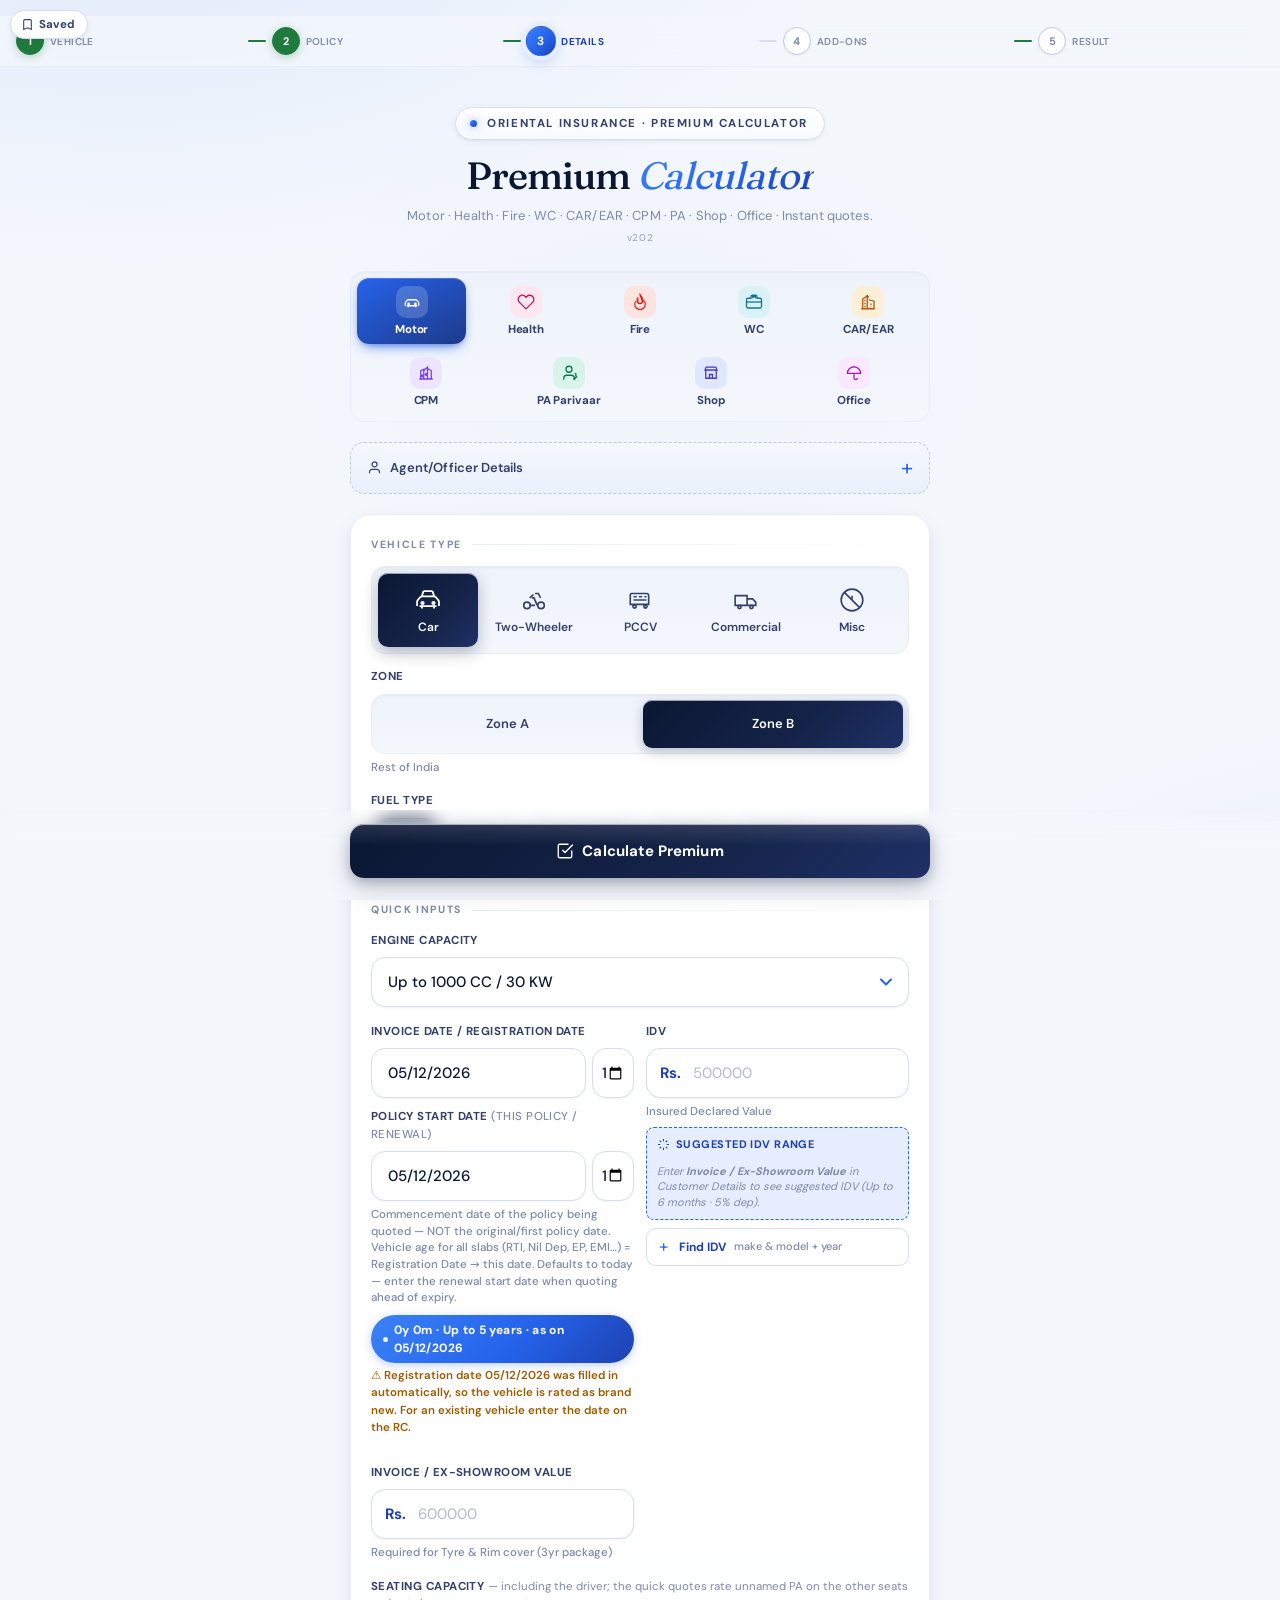
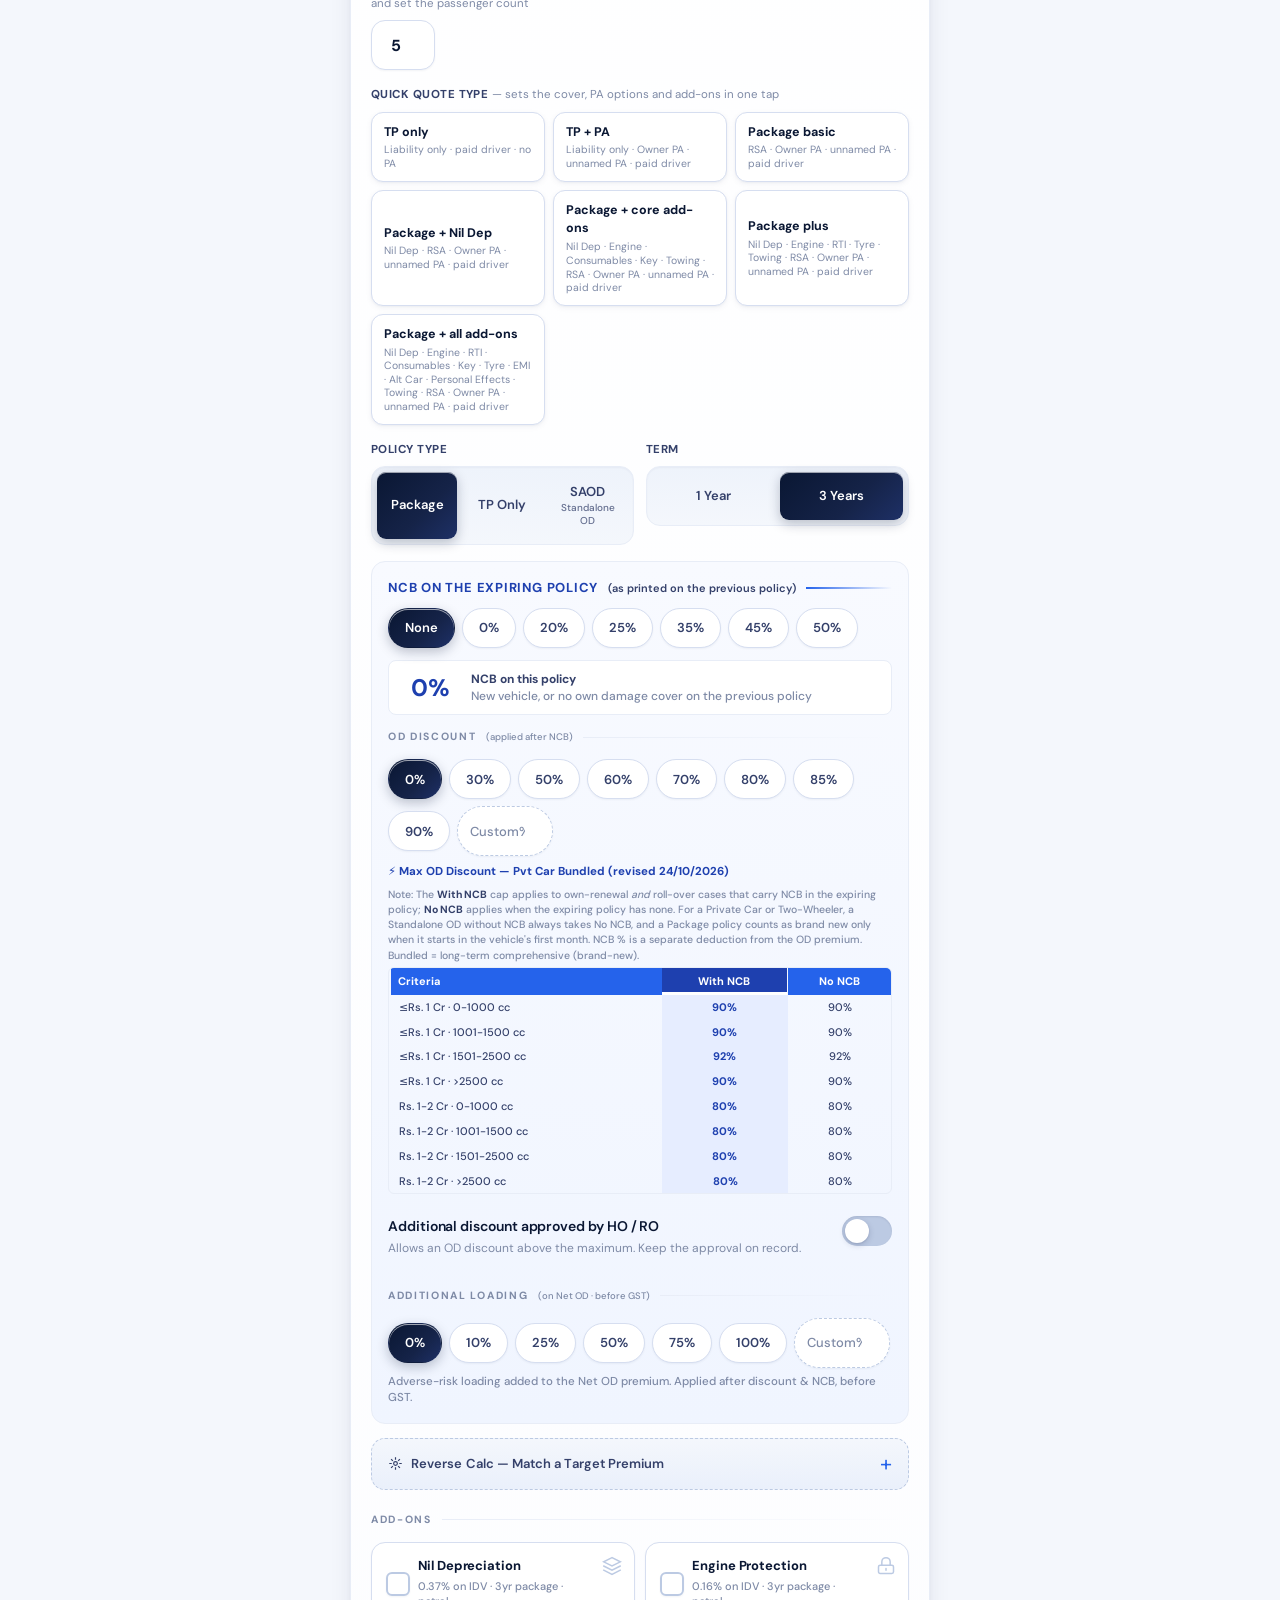
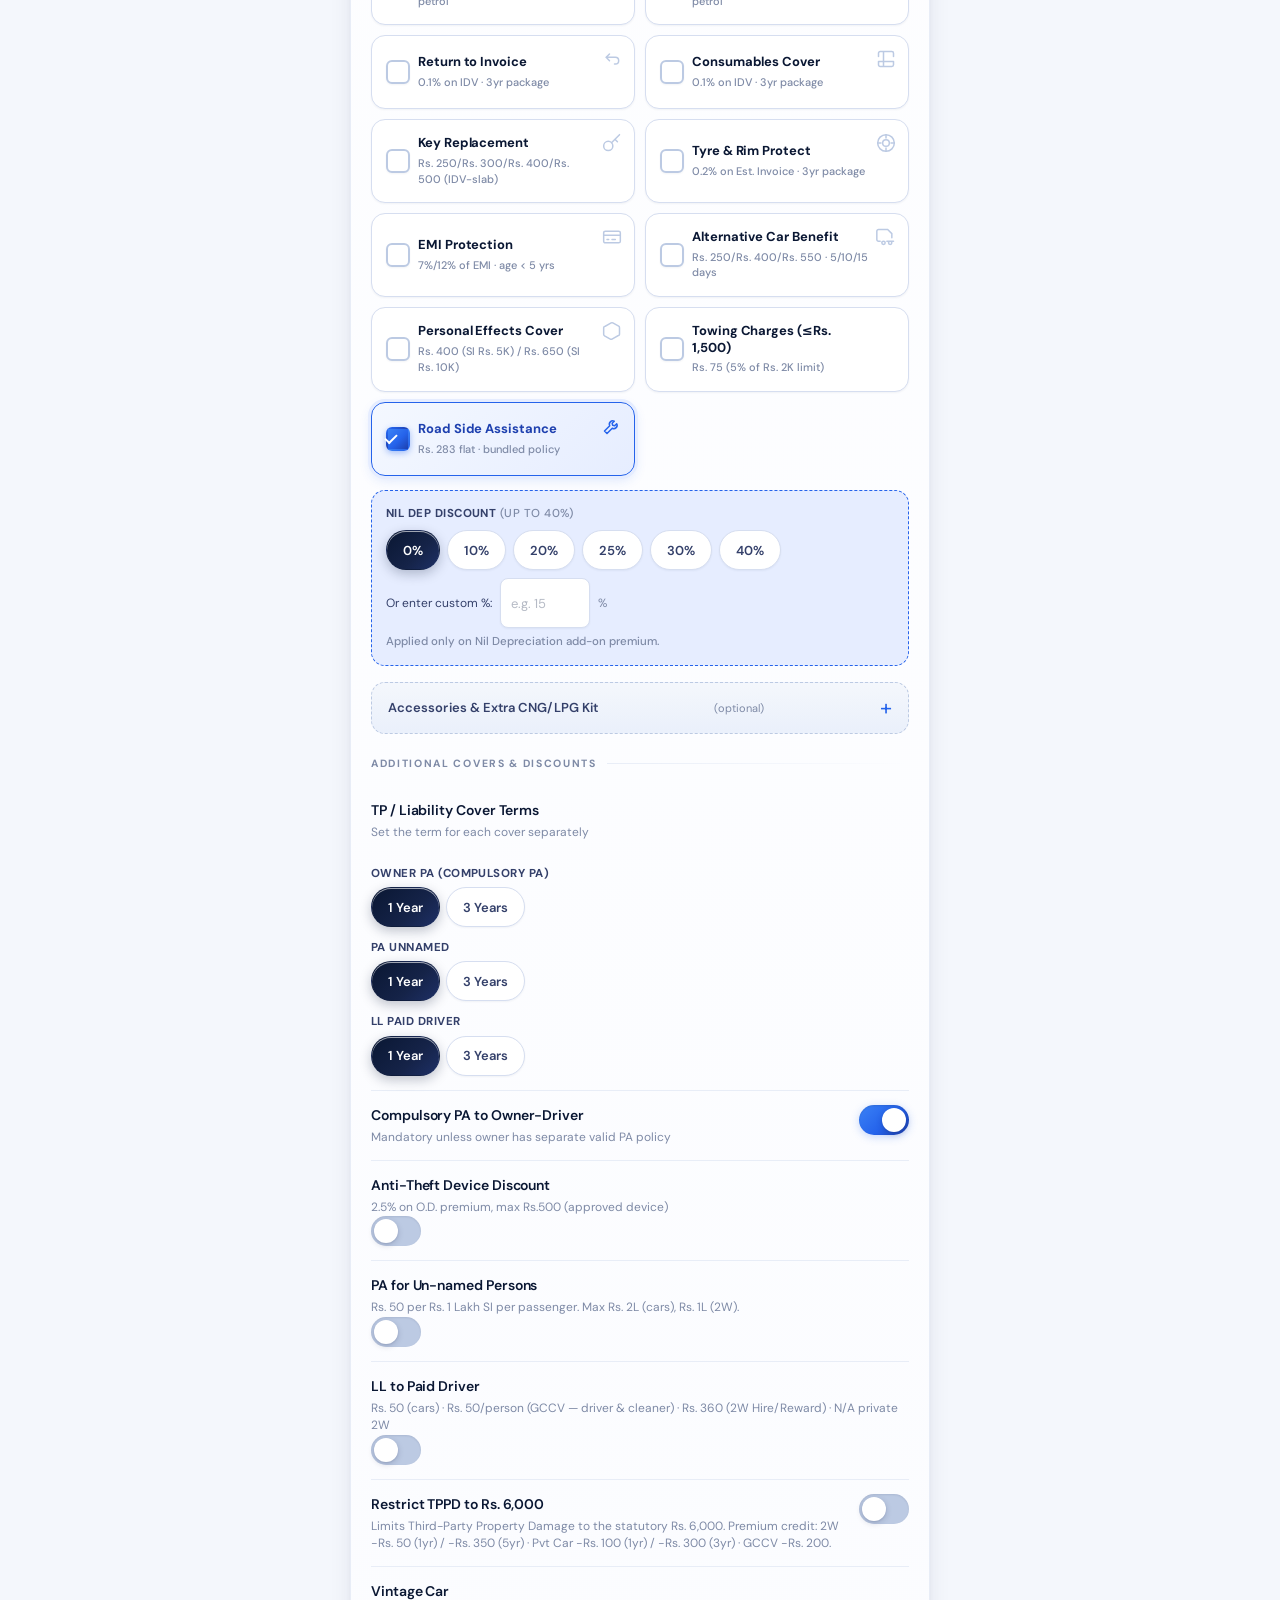
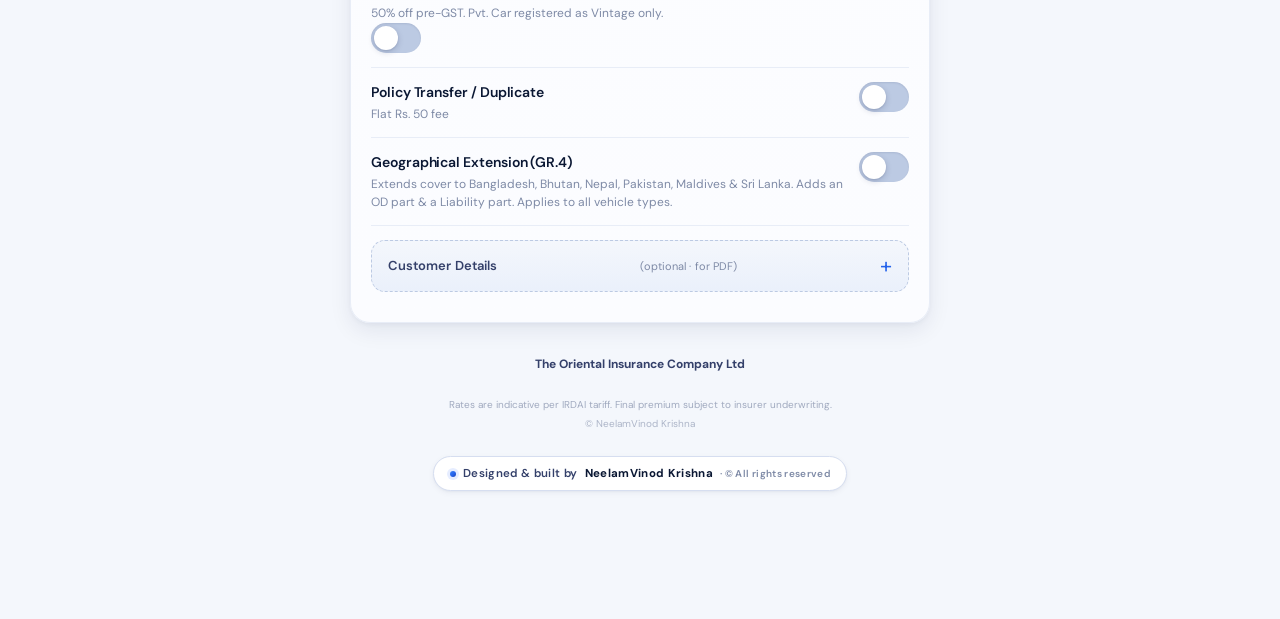
==== index.html @ 5337a875 "v202: OSSS member age typed in the right order on a phone (field report 28-Oct-2026, "while entering" ====
<!DOCTYPE html>
<!--
  ============================================================
  Motor Premium Calculator
  App design & build by: NeelamVinod Krishna
  © NeelamVinod Krishna. All rights reserved.
  The agent name and contact may be customised, but the
  "Built by NeelamVinod Krishna" credit must remain intact.
  ============================================================
-->
<html lang="en">
<head>
<meta charset="UTF-8" />
<meta name="viewport" content="width=device-width, initial-scale=1.0" />
<meta name="theme-color" content="#2563eb" />
<meta name="mobile-web-app-capable" content="yes" />
<meta name="apple-mobile-web-app-capable" content="yes" />
<meta name="apple-mobile-web-app-status-bar-style" content="default" />
<meta name="apple-mobile-web-app-title" content="OICL Calc" />
<meta name="application-name" content="Motor Calc" />
<meta name="author" content="NeelamVinod Krishna" />
<meta name="designer" content="NeelamVinod Krishna" />
<link rel="manifest" href="./manifest.json" id="pwaManifest" />
<link rel="apple-touch-icon" sizes="180x180" href="./apple-touch-icon.png" />
<link rel="icon" type="image/png" sizes="192x192" href="./icon-192.png" />
<link rel="icon" type="image/png" sizes="192x192" href="[data-uri]" />
<link rel="icon" type="image/png" sizes="32x32" href="[data-uri]" />
<title>OICL Premium Calculator — Motor · Health · Fire · WC · CAR/EAR</title>
<!-- Fonts (DM Sans + Fraunces, latin) embedded as base64 for full offline use -->
<style id="embedded-fonts">
@font-face{font-family:'DM Sans';font-style:normal;font-weight:400;font-display:swap;src:url([data-uri]) format('woff2');}
@font-face{font-family:'DM Sans';font-style:normal;font-weight:500;font-display:swap;src:url([data-uri]) format('woff2');}
@font-face{font-family:'DM Sans';font-style:normal;font-weight:600;font-display:swap;src:url([data-uri]) format('woff2');}
@font-face{font-family:'DM Sans';font-style:normal;font-weight:700;font-display:swap;src:url([data-uri]) format('woff2');}
@font-face{font-family:'Fraunces';font-style:normal;font-weight:400;font-display:swap;src:url([data-uri]) format('woff2');}
@font-face{font-family:'Fraunces';font-style:normal;font-weight:500;font-display:swap;src:url([data-uri]) format('woff2');}
@font-face{font-family:'Fraunces';font-style:normal;font-weight:600;font-display:swap;src:url([data-uri]) format('woff2');}
@font-face{font-family:'Fraunces';font-style:normal;font-weight:700;font-display:swap;src:url([data-uri]) format('woff2');}

/* ── CHECKBOX / RADIO VISIBILITY FIX ──────────────────────────────────────
   The base rule `input,select{...width:100%...}` applies to every input,
   including checkboxes and radios — so a plain <input type="checkbox">
   rendered as a full-width empty box with its label wrapping underneath,
   and looked like a missing field. Restore native sizing for these two
   types, then re-hide the ones the .switch and .segmented components
   deliberately keep invisible.                                            */
input[type="checkbox"], input[type="radio"]{
  width:18px !important; height:18px !important; min-width:18px; min-height:18px;
  padding:0 !important; margin:0 8px 0 0; flex:none;
  display:inline-block; vertical-align:middle;
  accent-color:var(--accent-dark); cursor:pointer;
}
.switch input[type="checkbox"], .switch input[type="radio"],
.segmented input[type="checkbox"], .segmented input[type="radio"],
.health-plan-tabs input, #hProductTabs input{
  width:0 !important; height:0 !important; min-width:0; min-height:0;
  opacity:0; position:absolute; margin:0; pointer-events:none;
}
</style>
<!-- jsPDF 2.5.1 (UMD, minified) inlined for full offline use — replaces cdnjs CDN -->
<script>
/** @license
 *
 * jsPDF - PDF Document creation from JavaScript
 * Version 2.5.1 Built on 2022-01-28T15:37:57.789Z
 *                      CommitID 00000000
 *
 * Copyright (c) 2010-2021 James Hall <james@parall.ax>, https://github.com/MrRio/jsPDF
 *               2015-2021 yWorks GmbH, http://www.yworks.com
 *               2015-2021 Lukas Holländer <lukas.hollaender@yworks.com>, https://github.com/HackbrettXXX
 *               2016-2018 Aras Abbasi <aras.abbasi@gmail.com>
 *               2010 Aaron Spike, https://github.com/acspike
 *               2012 Willow Systems Corporation, https://github.com/willowsystems
 *               2012 Pablo Hess, https://github.com/pablohess
 *               2012 Florian Jenett, https://github.com/fjenett
 *               2013 Warren Weckesser, https://github.com/warrenweckesser
 *               2013 Youssef Beddad, https://github.com/lifof
 *               2013 Lee Driscoll, https://github.com/lsdriscoll
 *               2013 Stefan Slonevskiy, https://github.com/stefslon
 *               2013 Jeremy Morel, https://github.com/jmorel
 *               2013 Christoph Hartmann, https://github.com/chris-rock
 *               2014 Juan Pablo Gaviria, https://github.com/juanpgaviria
 *               2014 James Makes, https://github.com/dollaruw
 *               2014 Diego Casorran, https://github.com/diegocr
 *               2014 Steven Spungin, https://github.com/Flamenco
 *               2014 Kenneth Glassey, https://github.com/Gavvers
 *
 * Permission is hereby granted, free of charge, to any person obtaining
 * a copy of this software and associated documentation files (the
 * "Software"), to deal in the Software without restriction, including
 * without limitation the rights to use, copy, modify, merge, publish,
 * distribute, sublicense, and/or sell copies of the Software, and to
 * permit persons to whom the Software is furnished to do so, subject to
 * the following conditions:
 *
 * The above copyright notice and this permission notice shall be
 * included in all copies or substantial portions of the Software.
 *
 * THE SOFTWARE IS PROVIDED "AS IS", WITHOUT WARRANTY OF ANY KIND,
 * EXPRESS OR IMPLIED, INCLUDING BUT NOT LIMITED TO THE WARRANTIES OF
 * MERCHANTABILITY, FITNESS FOR A PARTICULAR PURPOSE AND
 * NONINFRINGEMENT. IN NO EVENT SHALL THE AUTHORS OR COPYRIGHT HOLDERS BE
 * LIABLE FOR ANY CLAIM, DAMAGES OR OTHER LIABILITY, WHETHER IN AN ACTION
 * OF CONTRACT, TORT OR OTHERWISE, ARISING FROM, OUT OF OR IN CONNECTION
 * WITH THE SOFTWARE OR THE USE OR OTHER DEALINGS IN THE SOFTWARE.
 *
 * Contributor(s):
 *    siefkenj, ahwolf, rickygu, Midnith, saintclair, eaparango,
 *    kim3er, mfo, alnorth, Flamenco
 */

!function(t,e){"object"==typeof exports&&"undefined"!=typeof module?e(exports):"function"==typeof define&&define.amd?define(["exports"],e):e((t=t||self).jspdf={})}(this,(function(t){"use strict";function e(t){return(e="function"==typeof Symbol&&"symbol"==typeof Symbol.iterator?function(t){return typeof t}:function(t){return t&&"function"==typeof Symbol&&t.constructor===Symbol&&t!==Symbol.prototype?"symbol":typeof t})(t)}var r=function(){return"undefined"!=typeof window?window:"undefined"!=typeof global?global:"undefined"!=typeof self?self:this}();function n(){r.console&&"function"==typeof r.console.log&&r.console.log.apply(r.console,arguments)}var i={log:n,warn:function(t){r.console&&("function"==typeof r.console.warn?r.console.warn.apply(r.console,arguments):n.call(null,arguments))},error:function(t){r.console&&("function"==typeof r.console.error?r.console.error.apply(r.console,arguments):n(t))}};function a(t,e,r){var n=new XMLHttpRequest;n.open("GET",t),n.responseType="blob",n.onload=function(){l(n.response,e,r)},n.onerror=function(){i.error("could not download file")},n.send()}function o(t){var e=new XMLHttpRequest;e.open("HEAD",t,!1);try{e.send()}catch(t){}return e.status>=200&&e.status<=299}function s(t){try{t.dispatchEvent(new MouseEvent("click"))}catch(r){var e=document.createEvent("MouseEvents");e.initMouseEvent("click",!0,!0,window,0,0,0,80,20,!1,!1,!1,!1,0,null),t.dispatchEvent(e)}}var c,u,l=r.saveAs||("object"!==("undefined"==typeof window?"undefined":e(window))||window!==r?function(){}:"undefined"!=typeof HTMLAnchorElement&&"download"in HTMLAnchorElement.prototype?function(t,e,n){var i=r.URL||r.webkitURL,c=document.createElement("a");e=e||t.name||"download",c.download=e,c.rel="noopener","string"==typeof t?(c.href=t,c.origin!==location.origin?o(c.href)?a(t,e,n):s(c,c.target="_blank"):s(c)):(c.href=i.createObjectURL(t),setTimeout((function(){i.revokeObjectURL(c.href)}),4e4),setTimeout((function(){s(c)}),0))}:"msSaveOrOpenBlob"in navigator?function(t,r,n){if(r=r||t.name||"download","string"==typeof t)if(o(t))a(t,r,n);else{var c=document.createElement("a");c.href=t,c.target="_blank",setTimeout((function(){s(c)}))}else navigator.msSaveOrOpenBlob(function(t,r){return void 0===r?r={autoBom:!1}:"object"!==e(r)&&(i.warn("Deprecated: Expected third argument to be a object"),r={autoBom:!r}),r.autoBom&&/^\s*(?:text\/\S*|application\/xml|\S*\/\S*\+xml)\s*;.*charset\s*=\s*utf-8/i.test(t.type)?new Blob([String.fromCharCode(65279),t],{type:t.type}):t}(t,n),r)}:function(t,n,i,o){if((o=o||open("","_blank"))&&(o.document.title=o.document.body.innerText="downloading..."),"string"==typeof t)return a(t,n,i);var s="application/octet-stream"===t.type,c=/constructor/i.test(r.HTMLElement)||r.safari,u=/CriOS\/[\d]+/.test(navigator.userAgent);if((u||s&&c)&&"object"===("undefined"==typeof FileReader?"undefined":e(FileReader))){var l=new FileReader;l.onloadend=function(){var t=l.result;t=u?t:t.replace(/^data:[^;]*;/,"data:attachment/file;"),o?o.location.href=t:location=t,o=null},l.readAsDataURL(t)}else{var h=r.URL||r.webkitURL,f=h.createObjectURL(t);o?o.location=f:location.href=f,o=null,setTimeout((function(){h.revokeObjectURL(f)}),4e4)}});
/**
   * A class to parse color values
   * @author Stoyan Stefanov <sstoo@gmail.com>
   * {@link   http://www.phpied.com/rgb-color-parser-in-javascript/}
   * @license Use it if you like it
   */function h(t){var e;t=t||"",this.ok=!1,"#"==t.charAt(0)&&(t=t.substr(1,6));t={aliceblue:"f0f8ff",antiquewhite:"faebd7",aqua:"00ffff",aquamarine:"7fffd4",azure:"f0ffff",beige:"f5f5dc",bisque:"ffe4c4",black:"000000",blanchedalmond:"ffebcd",blue:"0000ff",blueviolet:"8a2be2",brown:"a52a2a",burlywood:"deb887",cadetblue:"5f9ea0",chartreuse:"7fff00",chocolate:"d2691e",coral:"ff7f50",cornflowerblue:"6495ed",cornsilk:"fff8dc",crimson:"dc143c",cyan:"00ffff",darkblue:"00008b",darkcyan:"008b8b",darkgoldenrod:"b8860b",darkgray:"a9a9a9",darkgreen:"006400",darkkhaki:"bdb76b",darkmagenta:"8b008b",darkolivegreen:"556b2f",darkorange:"ff8c00",darkorchid:"9932cc",darkred:"8b0000",darksalmon:"e9967a",darkseagreen:"8fbc8f",darkslateblue:"483d8b",darkslategray:"2f4f4f",darkturquoise:"00ced1",darkviolet:"9400d3",deeppink:"ff1493",deepskyblue:"00bfff",dimgray:"696969",dodgerblue:"1e90ff",feldspar:"d19275",firebrick:"b22222",floralwhite:"fffaf0",forestgreen:"228b22",fuchsia:"ff00ff",gainsboro:"dcdcdc",ghostwhite:"f8f8ff",gold:"ffd700",goldenrod:"daa520",gray:"808080",green:"008000",greenyellow:"adff2f",honeydew:"f0fff0",hotpink:"ff69b4",indianred:"cd5c5c",indigo:"4b0082",ivory:"fffff0",khaki:"f0e68c",lavender:"e6e6fa",lavenderblush:"fff0f5",lawngreen:"7cfc00",lemonchiffon:"fffacd",lightblue:"add8e6",lightcoral:"f08080",lightcyan:"e0ffff",lightgoldenrodyellow:"fafad2",lightgrey:"d3d3d3",lightgreen:"90ee90",lightpink:"ffb6c1",lightsalmon:"ffa07a",lightseagreen:"20b2aa",lightskyblue:"87cefa",lightslateblue:"8470ff",lightslategray:"778899",lightsteelblue:"b0c4de",lightyellow:"ffffe0",lime:"00ff00",limegreen:"32cd32",linen:"faf0e6",magenta:"ff00ff",maroon:"800000",mediumaquamarine:"66cdaa",mediumblue:"0000cd",mediumorchid:"ba55d3",mediumpurple:"9370d8",mediumseagreen:"3cb371",mediumslateblue:"7b68ee",mediumspringgreen:"00fa9a",mediumturquoise:"48d1cc",mediumvioletred:"c71585",midnightblue:"191970",mintcream:"f5fffa",mistyrose:"ffe4e1",moccasin:"ffe4b5",navajowhite:"ffdead",navy:"000080",oldlace:"fdf5e6",olive:"808000",olivedrab:"6b8e23",orange:"ffa500",orangered:"ff4500",orchid:"da70d6",palegoldenrod:"eee8aa",palegreen:"98fb98",paleturquoise:"afeeee",palevioletred:"d87093",papayawhip:"ffefd5",peachpuff:"ffdab9",peru:"cd853f",pink:"ffc0cb",plum:"dda0dd",powderblue:"b0e0e6",purple:"800080",red:"ff0000",rosybrown:"bc8f8f",royalblue:"4169e1",saddlebrown:"8b4513",salmon:"fa8072",sandybrown:"f4a460",seagreen:"2e8b57",seashell:"fff5ee",sienna:"a0522d",silver:"c0c0c0",skyblue:"87ceeb",slateblue:"6a5acd",slategray:"708090",snow:"fffafa",springgreen:"00ff7f",steelblue:"4682b4",tan:"d2b48c",teal:"008080",thistle:"d8bfd8",tomato:"ff6347",turquoise:"40e0d0",violet:"ee82ee",violetred:"d02090",wheat:"f5deb3",white:"ffffff",whitesmoke:"f5f5f5",yellow:"ffff00",yellowgreen:"9acd32"}[t=(t=t.replace(/ /g,"")).toLowerCase()]||t;for(var r=[{re:/^rgb\((\d{1,3}),\s*(\d{1,3}),\s*(\d{1,3})\)$/,example:["rgb(123, 234, 45)","rgb(255,234,245)"],process:function(t){return[parseInt(t[1]),parseInt(t[2]),parseInt(t[3])]}},{re:/^(\w{2})(\w{2})(\w{2})$/,example:["#00ff00","336699"],process:function(t){return[parseInt(t[1],16),parseInt(t[2],16),parseInt(t[3],16)]}},{re:/^(\w{1})(\w{1})(\w{1})$/,example:["#fb0","f0f"],process:function(t){return[parseInt(t[1]+t[1],16),parseInt(t[2]+t[2],16),parseInt(t[3]+t[3],16)]}}],n=0;n<r.length;n++){var i=r[n].re,a=r[n].process,o=i.exec(t);o&&(e=a(o),this.r=e[0],this.g=e[1],this.b=e[2],this.ok=!0)}this.r=this.r<0||isNaN(this.r)?0:this.r>255?255:this.r,this.g=this.g<0||isNaN(this.g)?0:this.g>255?255:this.g,this.b=this.b<0||isNaN(this.b)?0:this.b>255?255:this.b,this.toRGB=function(){return"rgb("+this.r+", "+this.g+", "+this.b+")"},this.toHex=function(){var t=this.r.toString(16),e=this.g.toString(16),r=this.b.toString(16);return 1==t.length&&(t="0"+t),1==e.length&&(e="0"+e),1==r.length&&(r="0"+r),"#"+t+e+r}}
/**
   * @license
   * Joseph Myers does not specify a particular license for his work.
   *
   * Author: Joseph Myers
   * Accessed from: http://www.myersdaily.org/joseph/javascript/md5.js
   *
   * Modified by: Owen Leong
   */
function f(t,e){var r=t[0],n=t[1],i=t[2],a=t[3];r=p(r,n,i,a,e[0],7,-680876936),a=p(a,r,n,i,e[1],12,-389564586),i=p(i,a,r,n,e[2],17,606105819),n=p(n,i,a,r,e[3],22,-1044525330),r=p(r,n,i,a,e[4],7,-176418897),a=p(a,r,n,i,e[5],12,1200080426),i=p(i,a,r,n,e[6],17,-1473231341),n=p(n,i,a,r,e[7],22,-45705983),r=p(r,n,i,a,e[8],7,1770035416),a=p(a,r,n,i,e[9],12,-1958414417),i=p(i,a,r,n,e[10],17,-42063),n=p(n,i,a,r,e[11],22,-1990404162),r=p(r,n,i,a,e[12],7,1804603682),a=p(a,r,n,i,e[13],12,-40341101),i=p(i,a,r,n,e[14],17,-1502002290),r=g(r,n=p(n,i,a,r,e[15],22,1236535329),i,a,e[1],5,-165796510),a=g(a,r,n,i,e[6],9,-1069501632),i=g(i,a,r,n,e[11],14,643717713),n=g(n,i,a,r,e[0],20,-373897302),r=g(r,n,i,a,e[5],5,-701558691),a=g(a,r,n,i,e[10],9,38016083),i=g(i,a,r,n,e[15],14,-660478335),n=g(n,i,a,r,e[4],20,-405537848),r=g(r,n,i,a,e[9],5,568446438),a=g(a,r,n,i,e[14],9,-1019803690),i=g(i,a,r,n,e[3],14,-187363961),n=g(n,i,a,r,e[8],20,1163531501),r=g(r,n,i,a,e[13],5,-1444681467),a=g(a,r,n,i,e[2],9,-51403784),i=g(i,a,r,n,e[7],14,1735328473),r=m(r,n=g(n,i,a,r,e[12],20,-1926607734),i,a,e[5],4,-378558),a=m(a,r,n,i,e[8],11,-2022574463),i=m(i,a,r,n,e[11],16,1839030562),n=m(n,i,a,r,e[14],23,-35309556),r=m(r,n,i,a,e[1],4,-1530992060),a=m(a,r,n,i,e[4],11,1272893353),i=m(i,a,r,n,e[7],16,-155497632),n=m(n,i,a,r,e[10],23,-1094730640),r=m(r,n,i,a,e[13],4,681279174),a=m(a,r,n,i,e[0],11,-358537222),i=m(i,a,r,n,e[3],16,-722521979),n=m(n,i,a,r,e[6],23,76029189),r=m(r,n,i,a,e[9],4,-640364487),a=m(a,r,n,i,e[12],11,-421815835),i=m(i,a,r,n,e[15],16,530742520),r=v(r,n=m(n,i,a,r,e[2],23,-995338651),i,a,e[0],6,-198630844),a=v(a,r,n,i,e[7],10,1126891415),i=v(i,a,r,n,e[14],15,-1416354905),n=v(n,i,a,r,e[5],21,-57434055),r=v(r,n,i,a,e[12],6,1700485571),a=v(a,r,n,i,e[3],10,-1894986606),i=v(i,a,r,n,e[10],15,-1051523),n=v(n,i,a,r,e[1],21,-2054922799),r=v(r,n,i,a,e[8],6,1873313359),a=v(a,r,n,i,e[15],10,-30611744),i=v(i,a,r,n,e[6],15,-1560198380),n=v(n,i,a,r,e[13],21,1309151649),r=v(r,n,i,a,e[4],6,-145523070),a=v(a,r,n,i,e[11],10,-1120210379),i=v(i,a,r,n,e[2],15,718787259),n=v(n,i,a,r,e[9],21,-343485551),t[0]=S(r,t[0]),t[1]=S(n,t[1]),t[2]=S(i,t[2]),t[3]=S(a,t[3])}function d(t,e,r,n,i,a){return e=S(S(e,t),S(n,a)),S(e<<i|e>>>32-i,r)}function p(t,e,r,n,i,a,o){return d(e&r|~e&n,t,e,i,a,o)}function g(t,e,r,n,i,a,o){return d(e&n|r&~n,t,e,i,a,o)}function m(t,e,r,n,i,a,o){return d(e^r^n,t,e,i,a,o)}function v(t,e,r,n,i,a,o){return d(r^(e|~n),t,e,i,a,o)}function b(t){var e,r=t.length,n=[1732584193,-271733879,-1732584194,271733878];for(e=64;e<=t.length;e+=64)f(n,y(t.substring(e-64,e)));t=t.substring(e-64);var i=[0,0,0,0,0,0,0,0,0,0,0,0,0,0,0,0];for(e=0;e<t.length;e++)i[e>>2]|=t.charCodeAt(e)<<(e%4<<3);if(i[e>>2]|=128<<(e%4<<3),e>55)for(f(n,i),e=0;e<16;e++)i[e]=0;return i[14]=8*r,f(n,i),n}function y(t){var e,r=[];for(e=0;e<64;e+=4)r[e>>2]=t.charCodeAt(e)+(t.charCodeAt(e+1)<<8)+(t.charCodeAt(e+2)<<16)+(t.charCodeAt(e+3)<<24);return r}c=r.atob.bind(r),u=r.btoa.bind(r);var w="0123456789abcdef".split("");function N(t){for(var e="",r=0;r<4;r++)e+=w[t>>8*r+4&15]+w[t>>8*r&15];return e}function L(t){return String.fromCharCode((255&t)>>0,(65280&t)>>8,(16711680&t)>>16,(4278190080&t)>>24)}function A(t){return function(t){return t.map(L).join("")}(b(t))}var x="5d41402abc4b2a76b9719d911017c592"!=function(t){for(var e=0;e<t.length;e++)t[e]=N(t[e]);return t.join("")}(b("hello"));function S(t,e){if(x){var r=(65535&t)+(65535&e);return(t>>16)+(e>>16)+(r>>16)<<16|65535&r}return t+e&4294967295}
/**
   * @license
   * FPDF is released under a permissive license: there is no usage restriction.
   * You may embed it freely in your application (commercial or not), with or
   * without modifications.
   *
   * Reference: http://www.fpdf.org/en/script/script37.php
   */function _(t,e){var r,n,i,a;if(t!==r){for(var o=(i=t,a=1+(256/t.length>>0),new Array(a+1).join(i)),s=[],c=0;c<256;c++)s[c]=c;var u=0;for(c=0;c<256;c++){var l=s[c];u=(u+l+o.charCodeAt(c))%256,s[c]=s[u],s[u]=l}r=t,n=s}else s=n;var h=e.length,f=0,d=0,p="";for(c=0;c<h;c++)d=(d+(l=s[f=(f+1)%256]))%256,s[f]=s[d],s[d]=l,o=s[(s[f]+s[d])%256],p+=String.fromCharCode(e.charCodeAt(c)^o);return p}
/**
   * @license
   * Licensed under the MIT License.
   * http://opensource.org/licenses/mit-license
   * Author: Owen Leong (@owenl131)
   * Date: 15 Oct 2020
   * References:
   * https://www.cs.cmu.edu/~dst/Adobe/Gallery/anon21jul01-pdf-encryption.txt
   * https://github.com/foliojs/pdfkit/blob/master/lib/security.js
   * http://www.fpdf.org/en/script/script37.php
   */var P={print:4,modify:8,copy:16,"annot-forms":32};function k(t,e,r,n){this.v=1,this.r=2;var i=192;t.forEach((function(t){if(void 0!==P.perm)throw new Error("Invalid permission: "+t);i+=P[t]})),this.padding="(¿N^NuAd\0NVÿú\b..\0¶Ðh>/\f©þdSiz";var a=(e+this.padding).substr(0,32),o=(r+this.padding).substr(0,32);this.O=this.processOwnerPassword(a,o),this.P=-(1+(255^i)),this.encryptionKey=A(a+this.O+this.lsbFirstWord(this.P)+this.hexToBytes(n)).substr(0,5),this.U=_(this.encryptionKey,this.padding)}function F(t){if(/[^\u0000-\u00ff]/.test(t))throw new Error("Invalid PDF Name Object: "+t+", Only accept ASCII characters.");for(var e="",r=t.length,n=0;n<r;n++){var i=t.charCodeAt(n);if(i<33||35===i||37===i||40===i||41===i||47===i||60===i||62===i||91===i||93===i||123===i||125===i||i>126)e+="#"+("0"+i.toString(16)).slice(-2);else e+=t[n]}return e}function I(t){if("object"!==e(t))throw new Error("Invalid Context passed to initialize PubSub (jsPDF-module)");var n={};this.subscribe=function(t,e,r){if(r=r||!1,"string"!=typeof t||"function"!=typeof e||"boolean"!=typeof r)throw new Error("Invalid arguments passed to PubSub.subscribe (jsPDF-module)");n.hasOwnProperty(t)||(n[t]={});var i=Math.random().toString(35);return n[t][i]=[e,!!r],i},this.unsubscribe=function(t){for(var e in n)if(n[e][t])return delete n[e][t],0===Object.keys(n[e]).length&&delete n[e],!0;return!1},this.publish=function(e){if(n.hasOwnProperty(e)){var a=Array.prototype.slice.call(arguments,1),o=[];for(var s in n[e]){var c=n[e][s];try{c[0].apply(t,a)}catch(t){r.console&&i.error("jsPDF PubSub Error",t.message,t)}c[1]&&o.push(s)}o.length&&o.forEach(this.unsubscribe)}},this.getTopics=function(){return n}}function C(t){if(!(this instanceof C))return new C(t);var e="opacity,stroke-opacity".split(",");for(var r in t)t.hasOwnProperty(r)&&e.indexOf(r)>=0&&(this[r]=t[r]);this.id="",this.objectNumber=-1}function j(t,e){this.gState=t,this.matrix=e,this.id="",this.objectNumber=-1}function O(t,e,r,n,i){if(!(this instanceof O))return new O(t,e,r,n,i);this.type="axial"===t?2:3,this.coords=e,this.colors=r,j.call(this,n,i)}function B(t,e,r,n,i){if(!(this instanceof B))return new B(t,e,r,n,i);this.boundingBox=t,this.xStep=e,this.yStep=r,this.stream="",this.cloneIndex=0,j.call(this,n,i)}function M(t){var n,a="string"==typeof arguments[0]?arguments[0]:"p",o=arguments[1],s=arguments[2],c=arguments[3],f=[],d=1,p=16,g="S",m=null;"object"===e(t=t||{})&&(a=t.orientation,o=t.unit||o,s=t.format||s,c=t.compress||t.compressPdf||c,null!==(m=t.encryption||null)&&(m.userPassword=m.userPassword||"",m.ownerPassword=m.ownerPassword||"",m.userPermissions=m.userPermissions||[]),d="number"==typeof t.userUnit?Math.abs(t.userUnit):1,void 0!==t.precision&&(n=t.precision),void 0!==t.floatPrecision&&(p=t.floatPrecision),g=t.defaultPathOperation||"S"),f=t.filters||(!0===c?["FlateEncode"]:f),o=o||"mm",a=(""+(a||"P")).toLowerCase();var v=t.putOnlyUsedFonts||!1,b={},y={internal:{},__private__:{}};y.__private__.PubSub=I;var w="1.3",N=y.__private__.getPdfVersion=function(){return w};y.__private__.setPdfVersion=function(t){w=t};var L={a0:[2383.94,3370.39],a1:[1683.78,2383.94],a2:[1190.55,1683.78],a3:[841.89,1190.55],a4:[595.28,841.89],a5:[419.53,595.28],a6:[297.64,419.53],a7:[209.76,297.64],a8:[147.4,209.76],a9:[104.88,147.4],a10:[73.7,104.88],b0:[2834.65,4008.19],b1:[2004.09,2834.65],b2:[1417.32,2004.09],b3:[1000.63,1417.32],b4:[708.66,1000.63],b5:[498.9,708.66],b6:[354.33,498.9],b7:[249.45,354.33],b8:[175.75,249.45],b9:[124.72,175.75],b10:[87.87,124.72],c0:[2599.37,3676.54],c1:[1836.85,2599.37],c2:[1298.27,1836.85],c3:[918.43,1298.27],c4:[649.13,918.43],c5:[459.21,649.13],c6:[323.15,459.21],c7:[229.61,323.15],c8:[161.57,229.61],c9:[113.39,161.57],c10:[79.37,113.39],dl:[311.81,623.62],letter:[612,792],"government-letter":[576,756],legal:[612,1008],"junior-legal":[576,360],ledger:[1224,792],tabloid:[792,1224],"credit-card":[153,243]};y.__private__.getPageFormats=function(){return L};var A=y.__private__.getPageFormat=function(t){return L[t]};s=s||"a4";var x={COMPAT:"compat",ADVANCED:"advanced"},S=x.COMPAT;function _(){this.saveGraphicsState(),ht(new Vt(_t,0,0,-_t,0,Rr()*_t).toString()+" cm"),this.setFontSize(this.getFontSize()/_t),g="n",S=x.ADVANCED}function P(){this.restoreGraphicsState(),g="S",S=x.COMPAT}var j=y.__private__.combineFontStyleAndFontWeight=function(t,e){if("bold"==t&&"normal"==e||"bold"==t&&400==e||"normal"==t&&"italic"==e||"bold"==t&&"italic"==e)throw new Error("Invalid Combination of fontweight and fontstyle");return e&&(t=400==e||"normal"===e?"italic"===t?"italic":"normal":700!=e&&"bold"!==e||"normal"!==t?(700==e?"bold":e)+""+t:"bold"),t};y.advancedAPI=function(t){var e=S===x.COMPAT;return e&&_.call(this),"function"!=typeof t||(t(this),e&&P.call(this)),this},y.compatAPI=function(t){var e=S===x.ADVANCED;return e&&P.call(this),"function"!=typeof t||(t(this),e&&_.call(this)),this},y.isAdvancedAPI=function(){return S===x.ADVANCED};var E,q=function(t){if(S!==x.ADVANCED)throw new Error(t+" is only available in 'advanced' API mode. You need to call advancedAPI() first.")},D=y.roundToPrecision=y.__private__.roundToPrecision=function(t,e){var r=n||e;if(isNaN(t)||isNaN(r))throw new Error("Invalid argument passed to jsPDF.roundToPrecision");return t.toFixed(r).replace(/0+$/,"")};E=y.hpf=y.__private__.hpf="number"==typeof p?function(t){if(isNaN(t))throw new Error("Invalid argument passed to jsPDF.hpf");return D(t,p)}:"smart"===p?function(t){if(isNaN(t))throw new Error("Invalid argument passed to jsPDF.hpf");return D(t,t>-1&&t<1?16:5)}:function(t){if(isNaN(t))throw new Error("Invalid argument passed to jsPDF.hpf");return D(t,16)};var R=y.f2=y.__private__.f2=function(t){if(isNaN(t))throw new Error("Invalid argument passed to jsPDF.f2");return D(t,2)},T=y.__private__.f3=function(t){if(isNaN(t))throw new Error("Invalid argument passed to jsPDF.f3");return D(t,3)},U=y.scale=y.__private__.scale=function(t){if(isNaN(t))throw new Error("Invalid argument passed to jsPDF.scale");return S===x.COMPAT?t*_t:S===x.ADVANCED?t:void 0},z=function(t){return S===x.COMPAT?Rr()-t:S===x.ADVANCED?t:void 0},H=function(t){return U(z(t))};y.__private__.setPrecision=y.setPrecision=function(t){"number"==typeof parseInt(t,10)&&(n=parseInt(t,10))};var W,V="00000000000000000000000000000000",G=y.__private__.getFileId=function(){return V},Y=y.__private__.setFileId=function(t){return V=void 0!==t&&/^[a-fA-F0-9]{32}$/.test(t)?t.toUpperCase():V.split("").map((function(){return"ABCDEF0123456789".charAt(Math.floor(16*Math.random()))})).join(""),null!==m&&(Ye=new k(m.userPermissions,m.userPassword,m.ownerPassword,V)),V};y.setFileId=function(t){return Y(t),this},y.getFileId=function(){return G()};var J=y.__private__.convertDateToPDFDate=function(t){var e=t.getTimezoneOffset(),r=e<0?"+":"-",n=Math.floor(Math.abs(e/60)),i=Math.abs(e%60),a=[r,Q(n),"'",Q(i),"'"].join("");return["D:",t.getFullYear(),Q(t.getMonth()+1),Q(t.getDate()),Q(t.getHours()),Q(t.getMinutes()),Q(t.getSeconds()),a].join("")},X=y.__private__.convertPDFDateToDate=function(t){var e=parseInt(t.substr(2,4),10),r=parseInt(t.substr(6,2),10)-1,n=parseInt(t.substr(8,2),10),i=parseInt(t.substr(10,2),10),a=parseInt(t.substr(12,2),10),o=parseInt(t.substr(14,2),10);return new Date(e,r,n,i,a,o,0)},K=y.__private__.setCreationDate=function(t){var e;if(void 0===t&&(t=new Date),t instanceof Date)e=J(t);else{if(!/^D:(20[0-2][0-9]|203[0-7]|19[7-9][0-9])(0[0-9]|1[0-2])([0-2][0-9]|3[0-1])(0[0-9]|1[0-9]|2[0-3])(0[0-9]|[1-5][0-9])(0[0-9]|[1-5][0-9])(\+0[0-9]|\+1[0-4]|-0[0-9]|-1[0-1])'(0[0-9]|[1-5][0-9])'?$/.test(t))throw new Error("Invalid argument passed to jsPDF.setCreationDate");e=t}return W=e},Z=y.__private__.getCreationDate=function(t){var e=W;return"jsDate"===t&&(e=X(W)),e};y.setCreationDate=function(t){return K(t),this},y.getCreationDate=function(t){return Z(t)};var $,Q=y.__private__.padd2=function(t){return("0"+parseInt(t)).slice(-2)},tt=y.__private__.padd2Hex=function(t){return("00"+(t=t.toString())).substr(t.length)},et=0,rt=[],nt=[],it=0,at=[],ot=[],st=!1,ct=nt,ut=function(){et=0,it=0,nt=[],rt=[],at=[],Qt=Kt(),te=Kt()};y.__private__.setCustomOutputDestination=function(t){st=!0,ct=t};var lt=function(t){st||(ct=t)};y.__private__.resetCustomOutputDestination=function(){st=!1,ct=nt};var ht=y.__private__.out=function(t){return t=t.toString(),it+=t.length+1,ct.push(t),ct},ft=y.__private__.write=function(t){return ht(1===arguments.length?t.toString():Array.prototype.join.call(arguments," "))},dt=y.__private__.getArrayBuffer=function(t){for(var e=t.length,r=new ArrayBuffer(e),n=new Uint8Array(r);e--;)n[e]=t.charCodeAt(e);return r},pt=[["Helvetica","helvetica","normal","WinAnsiEncoding"],["Helvetica-Bold","helvetica","bold","WinAnsiEncoding"],["Helvetica-Oblique","helvetica","italic","WinAnsiEncoding"],["Helvetica-BoldOblique","helvetica","bolditalic","WinAnsiEncoding"],["Courier","courier","normal","WinAnsiEncoding"],["Courier-Bold","courier","bold","WinAnsiEncoding"],["Courier-Oblique","courier","italic","WinAnsiEncoding"],["Courier-BoldOblique","courier","bolditalic","WinAnsiEncoding"],["Times-Roman","times","normal","WinAnsiEncoding"],["Times-Bold","times","bold","WinAnsiEncoding"],["Times-Italic","times","italic","WinAnsiEncoding"],["Times-BoldItalic","times","bolditalic","WinAnsiEncoding"],["ZapfDingbats","zapfdingbats","normal",null],["Symbol","symbol","normal",null]];y.__private__.getStandardFonts=function(){return pt};var gt=t.fontSize||16;y.__private__.setFontSize=y.setFontSize=function(t){return gt=S===x.ADVANCED?t/_t:t,this};var mt,vt=y.__private__.getFontSize=y.getFontSize=function(){return S===x.COMPAT?gt:gt*_t},bt=t.R2L||!1;y.__private__.setR2L=y.setR2L=function(t){return bt=t,this},y.__private__.getR2L=y.getR2L=function(){return bt};var yt,wt=y.__private__.setZoomMode=function(t){var e=[void 0,null,"fullwidth","fullheight","fullpage","original"];if(/^(?:\d+\.\d*|\d*\.\d+|\d+)%$/.test(t))mt=t;else if(isNaN(t)){if(-1===e.indexOf(t))throw new Error('zoom must be Integer (e.g. 2), a percentage Value (e.g. 300%) or fullwidth, fullheight, fullpage, original. "'+t+'" is not recognized.');mt=t}else mt=parseInt(t,10)};y.__private__.getZoomMode=function(){return mt};var Nt,Lt=y.__private__.setPageMode=function(t){if(-1==[void 0,null,"UseNone","UseOutlines","UseThumbs","FullScreen"].indexOf(t))throw new Error('Page mode must be one of UseNone, UseOutlines, UseThumbs, or FullScreen. "'+t+'" is not recognized.');yt=t};y.__private__.getPageMode=function(){return yt};var At=y.__private__.setLayoutMode=function(t){if(-1==[void 0,null,"continuous","single","twoleft","tworight","two"].indexOf(t))throw new Error('Layout mode must be one of continuous, single, twoleft, tworight. "'+t+'" is not recognized.');Nt=t};y.__private__.getLayoutMode=function(){return Nt},y.__private__.setDisplayMode=y.setDisplayMode=function(t,e,r){return wt(t),At(e),Lt(r),this};var xt={title:"",subject:"",author:"",keywords:"",creator:""};y.__private__.getDocumentProperty=function(t){if(-1===Object.keys(xt).indexOf(t))throw new Error("Invalid argument passed to jsPDF.getDocumentProperty");return xt[t]},y.__private__.getDocumentProperties=function(){return xt},y.__private__.setDocumentProperties=y.setProperties=y.setDocumentProperties=function(t){for(var e in xt)xt.hasOwnProperty(e)&&t[e]&&(xt[e]=t[e]);return this},y.__private__.setDocumentProperty=function(t,e){if(-1===Object.keys(xt).indexOf(t))throw new Error("Invalid arguments passed to jsPDF.setDocumentProperty");return xt[t]=e};var St,_t,Pt,kt,Ft,It={},Ct={},jt=[],Ot={},Bt={},Mt={},Et={},qt=null,Dt=0,Rt=[],Tt=new I(y),Ut=t.hotfixes||[],zt={},Ht={},Wt=[],Vt=function t(e,r,n,i,a,o){if(!(this instanceof t))return new t(e,r,n,i,a,o);isNaN(e)&&(e=1),isNaN(r)&&(r=0),isNaN(n)&&(n=0),isNaN(i)&&(i=1),isNaN(a)&&(a=0),isNaN(o)&&(o=0),this._matrix=[e,r,n,i,a,o]};Object.defineProperty(Vt.prototype,"sx",{get:function(){return this._matrix[0]},set:function(t){this._matrix[0]=t}}),Object.defineProperty(Vt.prototype,"shy",{get:function(){return this._matrix[1]},set:function(t){this._matrix[1]=t}}),Object.defineProperty(Vt.prototype,"shx",{get:function(){return this._matrix[2]},set:function(t){this._matrix[2]=t}}),Object.defineProperty(Vt.prototype,"sy",{get:function(){return this._matrix[3]},set:function(t){this._matrix[3]=t}}),Object.defineProperty(Vt.prototype,"tx",{get:function(){return this._matrix[4]},set:function(t){this._matrix[4]=t}}),Object.defineProperty(Vt.prototype,"ty",{get:function(){return this._matrix[5]},set:function(t){this._matrix[5]=t}}),Object.defineProperty(Vt.prototype,"a",{get:function(){return this._matrix[0]},set:function(t){this._matrix[0]=t}}),Object.defineProperty(Vt.prototype,"b",{get:function(){return this._matrix[1]},set:function(t){this._matrix[1]=t}}),Object.defineProperty(Vt.prototype,"c",{get:function(){return this._matrix[2]},set:function(t){this._matrix[2]=t}}),Object.defineProperty(Vt.prototype,"d",{get:function(){return this._matrix[3]},set:function(t){this._matrix[3]=t}}),Object.defineProperty(Vt.prototype,"e",{get:function(){return this._matrix[4]},set:function(t){this._matrix[4]=t}}),Object.defineProperty(Vt.prototype,"f",{get:function(){return this._matrix[5]},set:function(t){this._matrix[5]=t}}),Object.defineProperty(Vt.prototype,"rotation",{get:function(){return Math.atan2(this.shx,this.sx)}}),Object.defineProperty(Vt.prototype,"scaleX",{get:function(){return this.decompose().scale.sx}}),Object.defineProperty(Vt.prototype,"scaleY",{get:function(){return this.decompose().scale.sy}}),Object.defineProperty(Vt.prototype,"isIdentity",{get:function(){return 1===this.sx&&(0===this.shy&&(0===this.shx&&(1===this.sy&&(0===this.tx&&0===this.ty))))}}),Vt.prototype.join=function(t){return[this.sx,this.shy,this.shx,this.sy,this.tx,this.ty].map(E).join(t)},Vt.prototype.multiply=function(t){var e=t.sx*this.sx+t.shy*this.shx,r=t.sx*this.shy+t.shy*this.sy,n=t.shx*this.sx+t.sy*this.shx,i=t.shx*this.shy+t.sy*this.sy,a=t.tx*this.sx+t.ty*this.shx+this.tx,o=t.tx*this.shy+t.ty*this.sy+this.ty;return new Vt(e,r,n,i,a,o)},Vt.prototype.decompose=function(){var t=this.sx,e=this.shy,r=this.shx,n=this.sy,i=this.tx,a=this.ty,o=Math.sqrt(t*t+e*e),s=(t/=o)*r+(e/=o)*n;r-=t*s,n-=e*s;var c=Math.sqrt(r*r+n*n);return s/=c,t*(n/=c)<e*(r/=c)&&(t=-t,e=-e,s=-s,o=-o),{scale:new Vt(o,0,0,c,0,0),translate:new Vt(1,0,0,1,i,a),rotate:new Vt(t,e,-e,t,0,0),skew:new Vt(1,0,s,1,0,0)}},Vt.prototype.toString=function(t){return this.join(" ")},Vt.prototype.inversed=function(){var t=this.sx,e=this.shy,r=this.shx,n=this.sy,i=this.tx,a=this.ty,o=1/(t*n-e*r),s=n*o,c=-e*o,u=-r*o,l=t*o;return new Vt(s,c,u,l,-s*i-u*a,-c*i-l*a)},Vt.prototype.applyToPoint=function(t){var e=t.x*this.sx+t.y*this.shx+this.tx,r=t.x*this.shy+t.y*this.sy+this.ty;return new Cr(e,r)},Vt.prototype.applyToRectangle=function(t){var e=this.applyToPoint(t),r=this.applyToPoint(new Cr(t.x+t.w,t.y+t.h));return new jr(e.x,e.y,r.x-e.x,r.y-e.y)},Vt.prototype.clone=function(){var t=this.sx,e=this.shy,r=this.shx,n=this.sy,i=this.tx,a=this.ty;return new Vt(t,e,r,n,i,a)},y.Matrix=Vt;var Gt=y.matrixMult=function(t,e){return e.multiply(t)},Yt=new Vt(1,0,0,1,0,0);y.unitMatrix=y.identityMatrix=Yt;var Jt=function(t,e){if(!Bt[t]){var r=(e instanceof O?"Sh":"P")+(Object.keys(Ot).length+1).toString(10);e.id=r,Bt[t]=r,Ot[r]=e,Tt.publish("addPattern",e)}};y.ShadingPattern=O,y.TilingPattern=B,y.addShadingPattern=function(t,e){return q("addShadingPattern()"),Jt(t,e),this},y.beginTilingPattern=function(t){q("beginTilingPattern()"),Br(t.boundingBox[0],t.boundingBox[1],t.boundingBox[2]-t.boundingBox[0],t.boundingBox[3]-t.boundingBox[1],t.matrix)},y.endTilingPattern=function(t,e){q("endTilingPattern()"),e.stream=ot[$].join("\n"),Jt(t,e),Tt.publish("endTilingPattern",e),Wt.pop().restore()};var Xt=y.__private__.newObject=function(){var t=Kt();return Zt(t,!0),t},Kt=y.__private__.newObjectDeferred=function(){return et++,rt[et]=function(){return it},et},Zt=function(t,e){return e="boolean"==typeof e&&e,rt[t]=it,e&&ht(t+" 0 obj"),t},$t=y.__private__.newAdditionalObject=function(){var t={objId:Kt(),content:""};return at.push(t),t},Qt=Kt(),te=Kt(),ee=y.__private__.decodeColorString=function(t){var e=t.split(" ");if(2!==e.length||"g"!==e[1]&&"G"!==e[1]){if(5===e.length&&("k"===e[4]||"K"===e[4])){e=[(1-e[0])*(1-e[3]),(1-e[1])*(1-e[3]),(1-e[2])*(1-e[3]),"r"]}}else{var r=parseFloat(e[0]);e=[r,r,r,"r"]}for(var n="#",i=0;i<3;i++)n+=("0"+Math.floor(255*parseFloat(e[i])).toString(16)).slice(-2);return n},re=y.__private__.encodeColorString=function(t){var r;"string"==typeof t&&(t={ch1:t});var n=t.ch1,i=t.ch2,a=t.ch3,o=t.ch4,s="draw"===t.pdfColorType?["G","RG","K"]:["g","rg","k"];if("string"==typeof n&&"#"!==n.charAt(0)){var c=new h(n);if(c.ok)n=c.toHex();else if(!/^\d*\.?\d*$/.test(n))throw new Error('Invalid color "'+n+'" passed to jsPDF.encodeColorString.')}if("string"==typeof n&&/^#[0-9A-Fa-f]{3}$/.test(n)&&(n="#"+n[1]+n[1]+n[2]+n[2]+n[3]+n[3]),"string"==typeof n&&/^#[0-9A-Fa-f]{6}$/.test(n)){var u=parseInt(n.substr(1),16);n=u>>16&255,i=u>>8&255,a=255&u}if(void 0===i||void 0===o&&n===i&&i===a)if("string"==typeof n)r=n+" "+s[0];else switch(t.precision){case 2:r=R(n/255)+" "+s[0];break;case 3:default:r=T(n/255)+" "+s[0]}else if(void 0===o||"object"===e(o)){if(o&&!isNaN(o.a)&&0===o.a)return r=["1.","1.","1.",s[1]].join(" ");if("string"==typeof n)r=[n,i,a,s[1]].join(" ");else switch(t.precision){case 2:r=[R(n/255),R(i/255),R(a/255),s[1]].join(" ");break;default:case 3:r=[T(n/255),T(i/255),T(a/255),s[1]].join(" ")}}else if("string"==typeof n)r=[n,i,a,o,s[2]].join(" ");else switch(t.precision){case 2:r=[R(n),R(i),R(a),R(o),s[2]].join(" ");break;case 3:default:r=[T(n),T(i),T(a),T(o),s[2]].join(" ")}return r},ne=y.__private__.getFilters=function(){return f},ie=y.__private__.putStream=function(t){var e=(t=t||{}).data||"",r=t.filters||ne(),n=t.alreadyAppliedFilters||[],i=t.addLength1||!1,a=e.length,o=t.objectId,s=function(t){return t};if(null!==m&&void 0===o)throw new Error("ObjectId must be passed to putStream for file encryption");null!==m&&(s=Ye.encryptor(o,0));var c={};!0===r&&(r=["FlateEncode"]);var u=t.additionalKeyValues||[],l=(c=void 0!==M.API.processDataByFilters?M.API.processDataByFilters(e,r):{data:e,reverseChain:[]}).reverseChain+(Array.isArray(n)?n.join(" "):n.toString());if(0!==c.data.length&&(u.push({key:"Length",value:c.data.length}),!0===i&&u.push({key:"Length1",value:a})),0!=l.length)if(l.split("/").length-1==1)u.push({key:"Filter",value:l});else{u.push({key:"Filter",value:"["+l+"]"});for(var h=0;h<u.length;h+=1)if("DecodeParms"===u[h].key){for(var f=[],d=0;d<c.reverseChain.split("/").length-1;d+=1)f.push("null");f.push(u[h].value),u[h].value="["+f.join(" ")+"]"}}ht("<<");for(var p=0;p<u.length;p++)ht("/"+u[p].key+" "+u[p].value);ht(">>"),0!==c.data.length&&(ht("stream"),ht(s(c.data)),ht("endstream"))},ae=y.__private__.putPage=function(t){var e=t.number,r=t.data,n=t.objId,i=t.contentsObjId;Zt(n,!0),ht("<</Type /Page"),ht("/Parent "+t.rootDictionaryObjId+" 0 R"),ht("/Resources "+t.resourceDictionaryObjId+" 0 R"),ht("/MediaBox ["+parseFloat(E(t.mediaBox.bottomLeftX))+" "+parseFloat(E(t.mediaBox.bottomLeftY))+" "+E(t.mediaBox.topRightX)+" "+E(t.mediaBox.topRightY)+"]"),null!==t.cropBox&&ht("/CropBox ["+E(t.cropBox.bottomLeftX)+" "+E(t.cropBox.bottomLeftY)+" "+E(t.cropBox.topRightX)+" "+E(t.cropBox.topRightY)+"]"),null!==t.bleedBox&&ht("/BleedBox ["+E(t.bleedBox.bottomLeftX)+" "+E(t.bleedBox.bottomLeftY)+" "+E(t.bleedBox.topRightX)+" "+E(t.bleedBox.topRightY)+"]"),null!==t.trimBox&&ht("/TrimBox ["+E(t.trimBox.bottomLeftX)+" "+E(t.trimBox.bottomLeftY)+" "+E(t.trimBox.topRightX)+" "+E(t.trimBox.topRightY)+"]"),null!==t.artBox&&ht("/ArtBox ["+E(t.artBox.bottomLeftX)+" "+E(t.artBox.bottomLeftY)+" "+E(t.artBox.topRightX)+" "+E(t.artBox.topRightY)+"]"),"number"==typeof t.userUnit&&1!==t.userUnit&&ht("/UserUnit "+t.userUnit),Tt.publish("putPage",{objId:n,pageContext:Rt[e],pageNumber:e,page:r}),ht("/Contents "+i+" 0 R"),ht(">>"),ht("endobj");var a=r.join("\n");return S===x.ADVANCED&&(a+="\nQ"),Zt(i,!0),ie({data:a,filters:ne(),objectId:i}),ht("endobj"),n},oe=y.__private__.putPages=function(){var t,e,r=[];for(t=1;t<=Dt;t++)Rt[t].objId=Kt(),Rt[t].contentsObjId=Kt();for(t=1;t<=Dt;t++)r.push(ae({number:t,data:ot[t],objId:Rt[t].objId,contentsObjId:Rt[t].contentsObjId,mediaBox:Rt[t].mediaBox,cropBox:Rt[t].cropBox,bleedBox:Rt[t].bleedBox,trimBox:Rt[t].trimBox,artBox:Rt[t].artBox,userUnit:Rt[t].userUnit,rootDictionaryObjId:Qt,resourceDictionaryObjId:te}));Zt(Qt,!0),ht("<</Type /Pages");var n="/Kids [";for(e=0;e<Dt;e++)n+=r[e]+" 0 R ";ht(n+"]"),ht("/Count "+Dt),ht(">>"),ht("endobj"),Tt.publish("postPutPages")},se=function(t){Tt.publish("putFont",{font:t,out:ht,newObject:Xt,putStream:ie}),!0!==t.isAlreadyPutted&&(t.objectNumber=Xt(),ht("<<"),ht("/Type /Font"),ht("/BaseFont /"+F(t.postScriptName)),ht("/Subtype /Type1"),"string"==typeof t.encoding&&ht("/Encoding /"+t.encoding),ht("/FirstChar 32"),ht("/LastChar 255"),ht(">>"),ht("endobj"))},ce=function(){for(var t in It)It.hasOwnProperty(t)&&(!1===v||!0===v&&b.hasOwnProperty(t))&&se(It[t])},ue=function(t){t.objectNumber=Xt();var e=[];e.push({key:"Type",value:"/XObject"}),e.push({key:"Subtype",value:"/Form"}),e.push({key:"BBox",value:"["+[E(t.x),E(t.y),E(t.x+t.width),E(t.y+t.height)].join(" ")+"]"}),e.push({key:"Matrix",value:"["+t.matrix.toString()+"]"});var r=t.pages[1].join("\n");ie({data:r,additionalKeyValues:e,objectId:t.objectNumber}),ht("endobj")},le=function(){for(var t in zt)zt.hasOwnProperty(t)&&ue(zt[t])},he=function(t,e){var r,n=[],i=1/(e-1);for(r=0;r<1;r+=i)n.push(r);if(n.push(1),0!=t[0].offset){var a={offset:0,color:t[0].color};t.unshift(a)}if(1!=t[t.length-1].offset){var o={offset:1,color:t[t.length-1].color};t.push(o)}for(var s="",c=0,u=0;u<n.length;u++){for(r=n[u];r>t[c+1].offset;)c++;var l=t[c].offset,h=(r-l)/(t[c+1].offset-l),f=t[c].color,d=t[c+1].color;s+=tt(Math.round((1-h)*f[0]+h*d[0]).toString(16))+tt(Math.round((1-h)*f[1]+h*d[1]).toString(16))+tt(Math.round((1-h)*f[2]+h*d[2]).toString(16))}return s.trim()},fe=function(t,e){e||(e=21);var r=Xt(),n=he(t.colors,e),i=[];i.push({key:"FunctionType",value:"0"}),i.push({key:"Domain",value:"[0.0 1.0]"}),i.push({key:"Size",value:"["+e+"]"}),i.push({key:"BitsPerSample",value:"8"}),i.push({key:"Range",value:"[0.0 1.0 0.0 1.0 0.0 1.0]"}),i.push({key:"Decode",value:"[0.0 1.0 0.0 1.0 0.0 1.0]"}),ie({data:n,additionalKeyValues:i,alreadyAppliedFilters:["/ASCIIHexDecode"],objectId:r}),ht("endobj"),t.objectNumber=Xt(),ht("<< /ShadingType "+t.type),ht("/ColorSpace /DeviceRGB");var a="/Coords ["+E(parseFloat(t.coords[0]))+" "+E(parseFloat(t.coords[1]))+" ";2===t.type?a+=E(parseFloat(t.coords[2]))+" "+E(parseFloat(t.coords[3])):a+=E(parseFloat(t.coords[2]))+" "+E(parseFloat(t.coords[3]))+" "+E(parseFloat(t.coords[4]))+" "+E(parseFloat(t.coords[5])),ht(a+="]"),t.matrix&&ht("/Matrix ["+t.matrix.toString()+"]"),ht("/Function "+r+" 0 R"),ht("/Extend [true true]"),ht(">>"),ht("endobj")},de=function(t,e){var r=Kt(),n=Xt();e.push({resourcesOid:r,objectOid:n}),t.objectNumber=n;var i=[];i.push({key:"Type",value:"/Pattern"}),i.push({key:"PatternType",value:"1"}),i.push({key:"PaintType",value:"1"}),i.push({key:"TilingType",value:"1"}),i.push({key:"BBox",value:"["+t.boundingBox.map(E).join(" ")+"]"}),i.push({key:"XStep",value:E(t.xStep)}),i.push({key:"YStep",value:E(t.yStep)}),i.push({key:"Resources",value:r+" 0 R"}),t.matrix&&i.push({key:"Matrix",value:"["+t.matrix.toString()+"]"}),ie({data:t.stream,additionalKeyValues:i,objectId:t.objectNumber}),ht("endobj")},pe=function(t){var e;for(e in Ot)Ot.hasOwnProperty(e)&&(Ot[e]instanceof O?fe(Ot[e]):Ot[e]instanceof B&&de(Ot[e],t))},ge=function(t){for(var e in t.objectNumber=Xt(),ht("<<"),t)switch(e){case"opacity":ht("/ca "+R(t[e]));break;case"stroke-opacity":ht("/CA "+R(t[e]))}ht(">>"),ht("endobj")},me=function(){var t;for(t in Mt)Mt.hasOwnProperty(t)&&ge(Mt[t])},ve=function(){for(var t in ht("/XObject <<"),zt)zt.hasOwnProperty(t)&&zt[t].objectNumber>=0&&ht("/"+t+" "+zt[t].objectNumber+" 0 R");Tt.publish("putXobjectDict"),ht(">>")},be=function(){Ye.oid=Xt(),ht("<<"),ht("/Filter /Standard"),ht("/V "+Ye.v),ht("/R "+Ye.r),ht("/U <"+Ye.toHexString(Ye.U)+">"),ht("/O <"+Ye.toHexString(Ye.O)+">"),ht("/P "+Ye.P),ht(">>"),ht("endobj")},ye=function(){for(var t in ht("/Font <<"),It)It.hasOwnProperty(t)&&(!1===v||!0===v&&b.hasOwnProperty(t))&&ht("/"+t+" "+It[t].objectNumber+" 0 R");ht(">>")},we=function(){if(Object.keys(Ot).length>0){for(var t in ht("/Shading <<"),Ot)Ot.hasOwnProperty(t)&&Ot[t]instanceof O&&Ot[t].objectNumber>=0&&ht("/"+t+" "+Ot[t].objectNumber+" 0 R");Tt.publish("putShadingPatternDict"),ht(">>")}},Ne=function(t){if(Object.keys(Ot).length>0){for(var e in ht("/Pattern <<"),Ot)Ot.hasOwnProperty(e)&&Ot[e]instanceof y.TilingPattern&&Ot[e].objectNumber>=0&&Ot[e].objectNumber<t&&ht("/"+e+" "+Ot[e].objectNumber+" 0 R");Tt.publish("putTilingPatternDict"),ht(">>")}},Le=function(){if(Object.keys(Mt).length>0){var t;for(t in ht("/ExtGState <<"),Mt)Mt.hasOwnProperty(t)&&Mt[t].objectNumber>=0&&ht("/"+t+" "+Mt[t].objectNumber+" 0 R");Tt.publish("putGStateDict"),ht(">>")}},Ae=function(t){Zt(t.resourcesOid,!0),ht("<<"),ht("/ProcSet [/PDF /Text /ImageB /ImageC /ImageI]"),ye(),we(),Ne(t.objectOid),Le(),ve(),ht(">>"),ht("endobj")},xe=function(){var t=[];ce(),me(),le(),pe(t),Tt.publish("putResources"),t.forEach(Ae),Ae({resourcesOid:te,objectOid:Number.MAX_SAFE_INTEGER}),Tt.publish("postPutResources")},Se=function(){Tt.publish("putAdditionalObjects");for(var t=0;t<at.length;t++){var e=at[t];Zt(e.objId,!0),ht(e.content),ht("endobj")}Tt.publish("postPutAdditionalObjects")},_e=function(t){Ct[t.fontName]=Ct[t.fontName]||{},Ct[t.fontName][t.fontStyle]=t.id},Pe=function(t,e,r,n,i){var a={id:"F"+(Object.keys(It).length+1).toString(10),postScriptName:t,fontName:e,fontStyle:r,encoding:n,isStandardFont:i||!1,metadata:{}};return Tt.publish("addFont",{font:a,instance:this}),It[a.id]=a,_e(a),a.id},ke=function(t){for(var e=0,r=pt.length;e<r;e++){var n=Pe.call(this,t[e][0],t[e][1],t[e][2],pt[e][3],!0);!1===v&&(b[n]=!0);var i=t[e][0].split("-");_e({id:n,fontName:i[0],fontStyle:i[1]||""})}Tt.publish("addFonts",{fonts:It,dictionary:Ct})},Fe=function(t){return t.foo=function(){try{return t.apply(this,arguments)}catch(t){var e=t.stack||"";~e.indexOf(" at ")&&(e=e.split(" at ")[1]);var n="Error in function "+e.split("\n")[0].split("<")[0]+": "+t.message;if(!r.console)throw new Error(n);r.console.error(n,t),r.alert&&alert(n)}},t.foo.bar=t,t.foo},Ie=function(t,e){var r,n,i,a,o,s,c,u,l;if(i=(e=e||{}).sourceEncoding||"Unicode",o=e.outputEncoding,(e.autoencode||o)&&It[St].metadata&&It[St].metadata[i]&&It[St].metadata[i].encoding&&(a=It[St].metadata[i].encoding,!o&&It[St].encoding&&(o=It[St].encoding),!o&&a.codePages&&(o=a.codePages[0]),"string"==typeof o&&(o=a[o]),o)){for(c=!1,s=[],r=0,n=t.length;r<n;r++)(u=o[t.charCodeAt(r)])?s.push(String.fromCharCode(u)):s.push(t[r]),s[r].charCodeAt(0)>>8&&(c=!0);t=s.join("")}for(r=t.length;void 0===c&&0!==r;)t.charCodeAt(r-1)>>8&&(c=!0),r--;if(!c)return t;for(s=e.noBOM?[]:[254,255],r=0,n=t.length;r<n;r++){if((l=(u=t.charCodeAt(r))>>8)>>8)throw new Error("Character at position "+r+" of string '"+t+"' exceeds 16bits. Cannot be encoded into UCS-2 BE");s.push(l),s.push(u-(l<<8))}return String.fromCharCode.apply(void 0,s)},Ce=y.__private__.pdfEscape=y.pdfEscape=function(t,e){return Ie(t,e).replace(/\\/g,"\\\\").replace(/\(/g,"\\(").replace(/\)/g,"\\)")},je=y.__private__.beginPage=function(t){ot[++Dt]=[],Rt[Dt]={objId:0,contentsObjId:0,userUnit:Number(d),artBox:null,bleedBox:null,cropBox:null,trimBox:null,mediaBox:{bottomLeftX:0,bottomLeftY:0,topRightX:Number(t[0]),topRightY:Number(t[1])}},Me(Dt),lt(ot[$])},Oe=function(t,e){var r,n,o;switch(a=e||a,"string"==typeof t&&(r=A(t.toLowerCase()),Array.isArray(r)&&(n=r[0],o=r[1])),Array.isArray(t)&&(n=t[0]*_t,o=t[1]*_t),isNaN(n)&&(n=s[0],o=s[1]),(n>14400||o>14400)&&(i.warn("A page in a PDF can not be wider or taller than 14400 userUnit. jsPDF limits the width/height to 14400"),n=Math.min(14400,n),o=Math.min(14400,o)),s=[n,o],a.substr(0,1)){case"l":o>n&&(s=[o,n]);break;case"p":n>o&&(s=[o,n])}je(s),pr(fr),ht(Lr),0!==kr&&ht(kr+" J"),0!==Fr&&ht(Fr+" j"),Tt.publish("addPage",{pageNumber:Dt})},Be=function(t){t>0&&t<=Dt&&(ot.splice(t,1),Rt.splice(t,1),Dt--,$>Dt&&($=Dt),this.setPage($))},Me=function(t){t>0&&t<=Dt&&($=t)},Ee=y.__private__.getNumberOfPages=y.getNumberOfPages=function(){return ot.length-1},qe=function(t,e,r){var n,a=void 0;return r=r||{},t=void 0!==t?t:It[St].fontName,e=void 0!==e?e:It[St].fontStyle,n=t.toLowerCase(),void 0!==Ct[n]&&void 0!==Ct[n][e]?a=Ct[n][e]:void 0!==Ct[t]&&void 0!==Ct[t][e]?a=Ct[t][e]:!1===r.disableWarning&&i.warn("Unable to look up font label for font '"+t+"', '"+e+"'. Refer to getFontList() for available fonts."),a||r.noFallback||null==(a=Ct.times[e])&&(a=Ct.times.normal),a},De=y.__private__.putInfo=function(){var t=Xt(),e=function(t){return t};for(var r in null!==m&&(e=Ye.encryptor(t,0)),ht("<<"),ht("/Producer ("+Ce(e("jsPDF "+M.version))+")"),xt)xt.hasOwnProperty(r)&&xt[r]&&ht("/"+r.substr(0,1).toUpperCase()+r.substr(1)+" ("+Ce(e(xt[r]))+")");ht("/CreationDate ("+Ce(e(W))+")"),ht(">>"),ht("endobj")},Re=y.__private__.putCatalog=function(t){var e=(t=t||{}).rootDictionaryObjId||Qt;switch(Xt(),ht("<<"),ht("/Type /Catalog"),ht("/Pages "+e+" 0 R"),mt||(mt="fullwidth"),mt){case"fullwidth":ht("/OpenAction [3 0 R /FitH null]");break;case"fullheight":ht("/OpenAction [3 0 R /FitV null]");break;case"fullpage":ht("/OpenAction [3 0 R /Fit]");break;case"original":ht("/OpenAction [3 0 R /XYZ null null 1]");break;default:var r=""+mt;"%"===r.substr(r.length-1)&&(mt=parseInt(mt)/100),"number"==typeof mt&&ht("/OpenAction [3 0 R /XYZ null null "+R(mt)+"]")}switch(Nt||(Nt="continuous"),Nt){case"continuous":ht("/PageLayout /OneColumn");break;case"single":ht("/PageLayout /SinglePage");break;case"two":case"twoleft":ht("/PageLayout /TwoColumnLeft");break;case"tworight":ht("/PageLayout /TwoColumnRight")}yt&&ht("/PageMode /"+yt),Tt.publish("putCatalog"),ht(">>"),ht("endobj")},Te=y.__private__.putTrailer=function(){ht("trailer"),ht("<<"),ht("/Size "+(et+1)),ht("/Root "+et+" 0 R"),ht("/Info "+(et-1)+" 0 R"),null!==m&&ht("/Encrypt "+Ye.oid+" 0 R"),ht("/ID [ <"+V+"> <"+V+"> ]"),ht(">>")},Ue=y.__private__.putHeader=function(){ht("%PDF-"+w),ht("%ºß¬à")},ze=y.__private__.putXRef=function(){var t="0000000000";ht("xref"),ht("0 "+(et+1)),ht("0000000000 65535 f ");for(var e=1;e<=et;e++){"function"==typeof rt[e]?ht((t+rt[e]()).slice(-10)+" 00000 n "):void 0!==rt[e]?ht((t+rt[e]).slice(-10)+" 00000 n "):ht("0000000000 00000 n ")}},He=y.__private__.buildDocument=function(){ut(),lt(nt),Tt.publish("buildDocument"),Ue(),oe(),Se(),xe(),null!==m&&be(),De(),Re();var t=it;return ze(),Te(),ht("startxref"),ht(""+t),ht("%%EOF"),lt(ot[$]),nt.join("\n")},We=y.__private__.getBlob=function(t){return new Blob([dt(t)],{type:"application/pdf"})},Ve=y.output=y.__private__.output=Fe((function(t,e){switch("string"==typeof(e=e||{})?e={filename:e}:e.filename=e.filename||"generated.pdf",t){case void 0:return He();case"save":y.save(e.filename);break;case"arraybuffer":return dt(He());case"blob":return We(He());case"bloburi":case"bloburl":if(void 0!==r.URL&&"function"==typeof r.URL.createObjectURL)return r.URL&&r.URL.createObjectURL(We(He()))||void 0;i.warn("bloburl is not supported by your system, because URL.createObjectURL is not supported by your browser.");break;case"datauristring":case"dataurlstring":var n="",a=He();try{n=u(a)}catch(t){n=u(unescape(encodeURIComponent(a)))}return"data:application/pdf;filename="+e.filename+";base64,"+n;case"pdfobjectnewwindow":if("[object Window]"===Object.prototype.toString.call(r)){var o="https://cdnjs.cloudflare.com/ajax/libs/pdfobject/2.1.1/pdfobject.min.js",s=' integrity="sha512-4ze/a9/4jqu+tX9dfOqJYSvyYd5M6qum/3HpCLr+/Jqf0whc37VUbkpNGHR7/8pSnCFw47T1fmIpwBV7UySh3g==" crossorigin="anonymous"';e.pdfObjectUrl&&(o=e.pdfObjectUrl,s="");var c='<html><style>html, body { padding: 0; margin: 0; } iframe { width: 100%; height: 100%; border: 0;}  </style><body><script src="'+o+'"'+s+'><\/script><script >PDFObject.embed("'+this.output("dataurlstring")+'", '+JSON.stringify(e)+");<\/script></body></html>",l=r.open();return null!==l&&l.document.write(c),l}throw new Error("The option pdfobjectnewwindow just works in a browser-environment.");case"pdfjsnewwindow":if("[object Window]"===Object.prototype.toString.call(r)){var h='<html><style>html, body { padding: 0; margin: 0; } iframe { width: 100%; height: 100%; border: 0;}  </style><body><iframe id="pdfViewer" src="'+(e.pdfJsUrl||"examples/PDF.js/web/viewer.html")+"?file=&downloadName="+e.filename+'" width="500px" height="400px" /></body></html>',f=r.open();if(null!==f){f.document.write(h);var d=this;f.document.documentElement.querySelector("#pdfViewer").onload=function(){f.document.title=e.filename,f.document.documentElement.querySelector("#pdfViewer").contentWindow.PDFViewerApplication.open(d.output("bloburl"))}}return f}throw new Error("The option pdfjsnewwindow just works in a browser-environment.");case"dataurlnewwindow":if("[object Window]"!==Object.prototype.toString.call(r))throw new Error("The option dataurlnewwindow just works in a browser-environment.");var p='<html><style>html, body { padding: 0; margin: 0; } iframe { width: 100%; height: 100%; border: 0;}  </style><body><iframe src="'+this.output("datauristring",e)+'"></iframe></body></html>',g=r.open();if(null!==g&&(g.document.write(p),g.document.title=e.filename),g||"undefined"==typeof safari)return g;break;case"datauri":case"dataurl":return r.document.location.href=this.output("datauristring",e);default:return null}})),Ge=function(t){return!0===Array.isArray(Ut)&&Ut.indexOf(t)>-1};switch(o){case"pt":_t=1;break;case"mm":_t=72/25.4;break;case"cm":_t=72/2.54;break;case"in":_t=72;break;case"px":_t=1==Ge("px_scaling")?.75:96/72;break;case"pc":case"em":_t=12;break;case"ex":_t=6;break;default:if("number"!=typeof o)throw new Error("Invalid unit: "+o);_t=o}var Ye=null;K(),Y();var Je=function(t){return null!==m?Ye.encryptor(t,0):function(t){return t}},Xe=y.__private__.getPageInfo=y.getPageInfo=function(t){if(isNaN(t)||t%1!=0)throw new Error("Invalid argument passed to jsPDF.getPageInfo");return{objId:Rt[t].objId,pageNumber:t,pageContext:Rt[t]}},Ke=y.__private__.getPageInfoByObjId=function(t){if(isNaN(t)||t%1!=0)throw new Error("Invalid argument passed to jsPDF.getPageInfoByObjId");for(var e in Rt)if(Rt[e].objId===t)break;return Xe(e)},Ze=y.__private__.getCurrentPageInfo=y.getCurrentPageInfo=function(){return{objId:Rt[$].objId,pageNumber:$,pageContext:Rt[$]}};y.addPage=function(){return Oe.apply(this,arguments),this},y.setPage=function(){return Me.apply(this,arguments),lt.call(this,ot[$]),this},y.insertPage=function(t){return this.addPage(),this.movePage($,t),this},y.movePage=function(t,e){var r,n;if(t>e){r=ot[t],n=Rt[t];for(var i=t;i>e;i--)ot[i]=ot[i-1],Rt[i]=Rt[i-1];ot[e]=r,Rt[e]=n,this.setPage(e)}else if(t<e){r=ot[t],n=Rt[t];for(var a=t;a<e;a++)ot[a]=ot[a+1],Rt[a]=Rt[a+1];ot[e]=r,Rt[e]=n,this.setPage(e)}return this},y.deletePage=function(){return Be.apply(this,arguments),this},y.__private__.text=y.text=function(t,r,n,i,a){var o,s,c,u,l,h,f,d,p,g=(i=i||{}).scope||this;if("number"==typeof t&&"number"==typeof r&&("string"==typeof n||Array.isArray(n))){var m=n;n=r,r=t,t=m}if(arguments[3]instanceof Vt==!1?(c=arguments[4],u=arguments[5],"object"===e(f=arguments[3])&&null!==f||("string"==typeof c&&(u=c,c=null),"string"==typeof f&&(u=f,f=null),"number"==typeof f&&(c=f,f=null),i={flags:f,angle:c,align:u})):(q("The transform parameter of text() with a Matrix value"),p=a),isNaN(r)||isNaN(n)||null==t)throw new Error("Invalid arguments passed to jsPDF.text");if(0===t.length)return g;var v="",y=!1,w="number"==typeof i.lineHeightFactor?i.lineHeightFactor:hr,N=g.internal.scaleFactor;function L(t){return t=t.split("\t").join(Array(i.TabLen||9).join(" ")),Ce(t,f)}function A(t){for(var e,r=t.concat(),n=[],i=r.length;i--;)"string"==typeof(e=r.shift())?n.push(e):Array.isArray(t)&&(1===e.length||void 0===e[1]&&void 0===e[2])?n.push(e[0]):n.push([e[0],e[1],e[2]]);return n}function _(t,e){var r;if("string"==typeof t)r=e(t)[0];else if(Array.isArray(t)){for(var n,i,a=t.concat(),o=[],s=a.length;s--;)"string"==typeof(n=a.shift())?o.push(e(n)[0]):Array.isArray(n)&&"string"==typeof n[0]&&(i=e(n[0],n[1],n[2]),o.push([i[0],i[1],i[2]]));r=o}return r}var P=!1,k=!0;if("string"==typeof t)P=!0;else if(Array.isArray(t)){var F=t.concat();s=[];for(var I,C=F.length;C--;)("string"!=typeof(I=F.shift())||Array.isArray(I)&&"string"!=typeof I[0])&&(k=!1);P=k}if(!1===P)throw new Error('Type of text must be string or Array. "'+t+'" is not recognized.');"string"==typeof t&&(t=t.match(/[\r?\n]/)?t.split(/\r\n|\r|\n/g):[t]);var j=gt/g.internal.scaleFactor,O=j*(w-1);switch(i.baseline){case"bottom":n-=O;break;case"top":n+=j-O;break;case"hanging":n+=j-2*O;break;case"middle":n+=j/2-O}if((h=i.maxWidth||0)>0&&("string"==typeof t?t=g.splitTextToSize(t,h):"[object Array]"===Object.prototype.toString.call(t)&&(t=t.reduce((function(t,e){return t.concat(g.splitTextToSize(e,h))}),[]))),o={text:t,x:r,y:n,options:i,mutex:{pdfEscape:Ce,activeFontKey:St,fonts:It,activeFontSize:gt}},Tt.publish("preProcessText",o),t=o.text,c=(i=o.options).angle,p instanceof Vt==!1&&c&&"number"==typeof c){c*=Math.PI/180,0===i.rotationDirection&&(c=-c),S===x.ADVANCED&&(c=-c);var B=Math.cos(c),M=Math.sin(c);p=new Vt(B,M,-M,B,0,0)}else c&&c instanceof Vt&&(p=c);S!==x.ADVANCED||p||(p=Yt),void 0!==(l=i.charSpace||_r)&&(v+=E(U(l))+" Tc\n",this.setCharSpace(this.getCharSpace()||0)),void 0!==(d=i.horizontalScale)&&(v+=E(100*d)+" Tz\n");i.lang;var D=-1,R=void 0!==i.renderingMode?i.renderingMode:i.stroke,T=g.internal.getCurrentPageInfo().pageContext;switch(R){case 0:case!1:case"fill":D=0;break;case 1:case!0:case"stroke":D=1;break;case 2:case"fillThenStroke":D=2;break;case 3:case"invisible":D=3;break;case 4:case"fillAndAddForClipping":D=4;break;case 5:case"strokeAndAddPathForClipping":D=5;break;case 6:case"fillThenStrokeAndAddToPathForClipping":D=6;break;case 7:case"addToPathForClipping":D=7}var z=void 0!==T.usedRenderingMode?T.usedRenderingMode:-1;-1!==D?v+=D+" Tr\n":-1!==z&&(v+="0 Tr\n"),-1!==D&&(T.usedRenderingMode=D),u=i.align||"left";var H,W=gt*w,V=g.internal.pageSize.getWidth(),G=It[St];l=i.charSpace||_r,h=i.maxWidth||0,f=Object.assign({autoencode:!0,noBOM:!0},i.flags);var Y=[];if("[object Array]"===Object.prototype.toString.call(t)){var J;s=A(t),"left"!==u&&(H=s.map((function(t){return g.getStringUnitWidth(t,{font:G,charSpace:l,fontSize:gt,doKerning:!1})*gt/N})));var X,K=0;if("right"===u){r-=H[0],t=[],C=s.length;for(var Z=0;Z<C;Z++)0===Z?(X=br(r),J=yr(n)):(X=U(K-H[Z]),J=-W),t.push([s[Z],X,J]),K=H[Z]}else if("center"===u){r-=H[0]/2,t=[],C=s.length;for(var $=0;$<C;$++)0===$?(X=br(r),J=yr(n)):(X=U((K-H[$])/2),J=-W),t.push([s[$],X,J]),K=H[$]}else if("left"===u){t=[],C=s.length;for(var Q=0;Q<C;Q++)t.push(s[Q])}else{if("justify"!==u)throw new Error('Unrecognized alignment option, use "left", "center", "right" or "justify".');t=[],C=s.length,h=0!==h?h:V;for(var tt=0;tt<C;tt++)J=0===tt?yr(n):-W,X=0===tt?br(r):0,tt<C-1?Y.push(E(U((h-H[tt])/(s[tt].split(" ").length-1)))):Y.push(0),t.push([s[tt],X,J])}}var et="boolean"==typeof i.R2L?i.R2L:bt;!0===et&&(t=_(t,(function(t,e,r){return[t.split("").reverse().join(""),e,r]}))),o={text:t,x:r,y:n,options:i,mutex:{pdfEscape:Ce,activeFontKey:St,fonts:It,activeFontSize:gt}},Tt.publish("postProcessText",o),t=o.text,y=o.mutex.isHex||!1;var rt=It[St].encoding;"WinAnsiEncoding"!==rt&&"StandardEncoding"!==rt||(t=_(t,(function(t,e,r){return[L(t),e,r]}))),s=A(t),t=[];for(var nt,it,at,ot=0,st=1,ct=Array.isArray(s[0])?st:ot,ut="",lt=function(t,e,r){var n="";return r instanceof Vt?(r="number"==typeof i.angle?Gt(r,new Vt(1,0,0,1,t,e)):Gt(new Vt(1,0,0,1,t,e),r),S===x.ADVANCED&&(r=Gt(new Vt(1,0,0,-1,0,0),r)),n=r.join(" ")+" Tm\n"):n=E(t)+" "+E(e)+" Td\n",n},ft=0;ft<s.length;ft++){switch(ut="",ct){case st:at=(y?"<":"(")+s[ft][0]+(y?">":")"),nt=parseFloat(s[ft][1]),it=parseFloat(s[ft][2]);break;case ot:at=(y?"<":"(")+s[ft]+(y?">":")"),nt=br(r),it=yr(n)}void 0!==Y&&void 0!==Y[ft]&&(ut=Y[ft]+" Tw\n"),0===ft?t.push(ut+lt(nt,it,p)+at):ct===ot?t.push(ut+at):ct===st&&t.push(ut+lt(nt,it,p)+at)}t=ct===ot?t.join(" Tj\nT* "):t.join(" Tj\n"),t+=" Tj\n";var dt="BT\n/";return dt+=St+" "+gt+" Tf\n",dt+=E(gt*w)+" TL\n",dt+=xr+"\n",dt+=v,dt+=t,ht(dt+="ET"),b[St]=!0,g};var $e=y.__private__.clip=y.clip=function(t){return ht("evenodd"===t?"W*":"W"),this};y.clipEvenOdd=function(){return $e("evenodd")},y.__private__.discardPath=y.discardPath=function(){return ht("n"),this};var Qe=y.__private__.isValidStyle=function(t){var e=!1;return-1!==[void 0,null,"S","D","F","DF","FD","f","f*","B","B*","n"].indexOf(t)&&(e=!0),e};y.__private__.setDefaultPathOperation=y.setDefaultPathOperation=function(t){return Qe(t)&&(g=t),this};var tr=y.__private__.getStyle=y.getStyle=function(t){var e=g;switch(t){case"D":case"S":e="S";break;case"F":e="f";break;case"FD":case"DF":e="B";break;case"f":case"f*":case"B":case"B*":e=t}return e},er=y.close=function(){return ht("h"),this};y.stroke=function(){return ht("S"),this},y.fill=function(t){return rr("f",t),this},y.fillEvenOdd=function(t){return rr("f*",t),this},y.fillStroke=function(t){return rr("B",t),this},y.fillStrokeEvenOdd=function(t){return rr("B*",t),this};var rr=function(t,r){"object"===e(r)?ar(r,t):ht(t)},nr=function(t){null===t||S===x.ADVANCED&&void 0===t||(t=tr(t),ht(t))};function ir(t,e,r,n,i){var a=new B(e||this.boundingBox,r||this.xStep,n||this.yStep,this.gState,i||this.matrix);a.stream=this.stream;var o=t+"$$"+this.cloneIndex+++"$$";return Jt(o,a),a}var ar=function(t,e){var r=Bt[t.key],n=Ot[r];if(n instanceof O)ht("q"),ht(or(e)),n.gState&&y.setGState(n.gState),ht(t.matrix.toString()+" cm"),ht("/"+r+" sh"),ht("Q");else if(n instanceof B){var i=new Vt(1,0,0,-1,0,Rr());t.matrix&&(i=i.multiply(t.matrix||Yt),r=ir.call(n,t.key,t.boundingBox,t.xStep,t.yStep,i).id),ht("q"),ht("/Pattern cs"),ht("/"+r+" scn"),n.gState&&y.setGState(n.gState),ht(e),ht("Q")}},or=function(t){switch(t){case"f":case"F":return"W n";case"f*":return"W* n";case"B":return"W S";case"B*":return"W* S";case"S":return"W S";case"n":return"W n"}},sr=y.moveTo=function(t,e){return ht(E(U(t))+" "+E(H(e))+" m"),this},cr=y.lineTo=function(t,e){return ht(E(U(t))+" "+E(H(e))+" l"),this},ur=y.curveTo=function(t,e,r,n,i,a){return ht([E(U(t)),E(H(e)),E(U(r)),E(H(n)),E(U(i)),E(H(a)),"c"].join(" ")),this};y.__private__.line=y.line=function(t,e,r,n,i){if(isNaN(t)||isNaN(e)||isNaN(r)||isNaN(n)||!Qe(i))throw new Error("Invalid arguments passed to jsPDF.line");return S===x.COMPAT?this.lines([[r-t,n-e]],t,e,[1,1],i||"S"):this.lines([[r-t,n-e]],t,e,[1,1]).stroke()},y.__private__.lines=y.lines=function(t,e,r,n,i,a){var o,s,c,u,l,h,f,d,p,g,m,v;if("number"==typeof t&&(v=r,r=e,e=t,t=v),n=n||[1,1],a=a||!1,isNaN(e)||isNaN(r)||!Array.isArray(t)||!Array.isArray(n)||!Qe(i)||"boolean"!=typeof a)throw new Error("Invalid arguments passed to jsPDF.lines");for(sr(e,r),o=n[0],s=n[1],u=t.length,g=e,m=r,c=0;c<u;c++)2===(l=t[c]).length?(g=l[0]*o+g,m=l[1]*s+m,cr(g,m)):(h=l[0]*o+g,f=l[1]*s+m,d=l[2]*o+g,p=l[3]*s+m,g=l[4]*o+g,m=l[5]*s+m,ur(h,f,d,p,g,m));return a&&er(),nr(i),this},y.path=function(t){for(var e=0;e<t.length;e++){var r=t[e],n=r.c;switch(r.op){case"m":sr(n[0],n[1]);break;case"l":cr(n[0],n[1]);break;case"c":ur.apply(this,n);break;case"h":er()}}return this},y.__private__.rect=y.rect=function(t,e,r,n,i){if(isNaN(t)||isNaN(e)||isNaN(r)||isNaN(n)||!Qe(i))throw new Error("Invalid arguments passed to jsPDF.rect");return S===x.COMPAT&&(n=-n),ht([E(U(t)),E(H(e)),E(U(r)),E(U(n)),"re"].join(" ")),nr(i),this},y.__private__.triangle=y.triangle=function(t,e,r,n,i,a,o){if(isNaN(t)||isNaN(e)||isNaN(r)||isNaN(n)||isNaN(i)||isNaN(a)||!Qe(o))throw new Error("Invalid arguments passed to jsPDF.triangle");return this.lines([[r-t,n-e],[i-r,a-n],[t-i,e-a]],t,e,[1,1],o,!0),this},y.__private__.roundedRect=y.roundedRect=function(t,e,r,n,i,a,o){if(isNaN(t)||isNaN(e)||isNaN(r)||isNaN(n)||isNaN(i)||isNaN(a)||!Qe(o))throw new Error("Invalid arguments passed to jsPDF.roundedRect");var s=4/3*(Math.SQRT2-1);return i=Math.min(i,.5*r),a=Math.min(a,.5*n),this.lines([[r-2*i,0],[i*s,0,i,a-a*s,i,a],[0,n-2*a],[0,a*s,-i*s,a,-i,a],[2*i-r,0],[-i*s,0,-i,-a*s,-i,-a],[0,2*a-n],[0,-a*s,i*s,-a,i,-a]],t+i,e,[1,1],o,!0),this},y.__private__.ellipse=y.ellipse=function(t,e,r,n,i){if(isNaN(t)||isNaN(e)||isNaN(r)||isNaN(n)||!Qe(i))throw new Error("Invalid arguments passed to jsPDF.ellipse");var a=4/3*(Math.SQRT2-1)*r,o=4/3*(Math.SQRT2-1)*n;return sr(t+r,e),ur(t+r,e-o,t+a,e-n,t,e-n),ur(t-a,e-n,t-r,e-o,t-r,e),ur(t-r,e+o,t-a,e+n,t,e+n),ur(t+a,e+n,t+r,e+o,t+r,e),nr(i),this},y.__private__.circle=y.circle=function(t,e,r,n){if(isNaN(t)||isNaN(e)||isNaN(r)||!Qe(n))throw new Error("Invalid arguments passed to jsPDF.circle");return this.ellipse(t,e,r,r,n)},y.setFont=function(t,e,r){return r&&(e=j(e,r)),St=qe(t,e,{disableWarning:!1}),this};var lr=y.__private__.getFont=y.getFont=function(){return It[qe.apply(y,arguments)]};y.__private__.getFontList=y.getFontList=function(){var t,e,r={};for(t in Ct)if(Ct.hasOwnProperty(t))for(e in r[t]=[],Ct[t])Ct[t].hasOwnProperty(e)&&r[t].push(e);return r},y.addFont=function(t,e,r,n,i){var a=["StandardEncoding","MacRomanEncoding","Identity-H","WinAnsiEncoding"];return arguments[3]&&-1!==a.indexOf(arguments[3])?i=arguments[3]:arguments[3]&&-1==a.indexOf(arguments[3])&&(r=j(r,n)),i=i||"Identity-H",Pe.call(this,t,e,r,i)};var hr,fr=t.lineWidth||.200025,dr=y.__private__.getLineWidth=y.getLineWidth=function(){return fr},pr=y.__private__.setLineWidth=y.setLineWidth=function(t){return fr=t,ht(E(U(t))+" w"),this};y.__private__.setLineDash=M.API.setLineDash=M.API.setLineDashPattern=function(t,e){if(t=t||[],e=e||0,isNaN(e)||!Array.isArray(t))throw new Error("Invalid arguments passed to jsPDF.setLineDash");return t=t.map((function(t){return E(U(t))})).join(" "),e=E(U(e)),ht("["+t+"] "+e+" d"),this};var gr=y.__private__.getLineHeight=y.getLineHeight=function(){return gt*hr};y.__private__.getLineHeight=y.getLineHeight=function(){return gt*hr};var mr=y.__private__.setLineHeightFactor=y.setLineHeightFactor=function(t){return"number"==typeof(t=t||1.15)&&(hr=t),this},vr=y.__private__.getLineHeightFactor=y.getLineHeightFactor=function(){return hr};mr(t.lineHeight);var br=y.__private__.getHorizontalCoordinate=function(t){return U(t)},yr=y.__private__.getVerticalCoordinate=function(t){return S===x.ADVANCED?t:Rt[$].mediaBox.topRightY-Rt[$].mediaBox.bottomLeftY-U(t)},wr=y.__private__.getHorizontalCoordinateString=y.getHorizontalCoordinateString=function(t){return E(br(t))},Nr=y.__private__.getVerticalCoordinateString=y.getVerticalCoordinateString=function(t){return E(yr(t))},Lr=t.strokeColor||"0 G";y.__private__.getStrokeColor=y.getDrawColor=function(){return ee(Lr)},y.__private__.setStrokeColor=y.setDrawColor=function(t,e,r,n){return Lr=re({ch1:t,ch2:e,ch3:r,ch4:n,pdfColorType:"draw",precision:2}),ht(Lr),this};var Ar=t.fillColor||"0 g";y.__private__.getFillColor=y.getFillColor=function(){return ee(Ar)},y.__private__.setFillColor=y.setFillColor=function(t,e,r,n){return Ar=re({ch1:t,ch2:e,ch3:r,ch4:n,pdfColorType:"fill",precision:2}),ht(Ar),this};var xr=t.textColor||"0 g",Sr=y.__private__.getTextColor=y.getTextColor=function(){return ee(xr)};y.__private__.setTextColor=y.setTextColor=function(t,e,r,n){return xr=re({ch1:t,ch2:e,ch3:r,ch4:n,pdfColorType:"text",precision:3}),this};var _r=t.charSpace,Pr=y.__private__.getCharSpace=y.getCharSpace=function(){return parseFloat(_r||0)};y.__private__.setCharSpace=y.setCharSpace=function(t){if(isNaN(t))throw new Error("Invalid argument passed to jsPDF.setCharSpace");return _r=t,this};var kr=0;y.CapJoinStyles={0:0,butt:0,but:0,miter:0,1:1,round:1,rounded:1,circle:1,2:2,projecting:2,project:2,square:2,bevel:2},y.__private__.setLineCap=y.setLineCap=function(t){var e=y.CapJoinStyles[t];if(void 0===e)throw new Error("Line cap style of '"+t+"' is not recognized. See or extend .CapJoinStyles property for valid styles");return kr=e,ht(e+" J"),this};var Fr=0;y.__private__.setLineJoin=y.setLineJoin=function(t){var e=y.CapJoinStyles[t];if(void 0===e)throw new Error("Line join style of '"+t+"' is not recognized. See or extend .CapJoinStyles property for valid styles");return Fr=e,ht(e+" j"),this},y.__private__.setLineMiterLimit=y.__private__.setMiterLimit=y.setLineMiterLimit=y.setMiterLimit=function(t){if(t=t||0,isNaN(t))throw new Error("Invalid argument passed to jsPDF.setLineMiterLimit");return ht(E(U(t))+" M"),this},y.GState=C,y.setGState=function(t){(t="string"==typeof t?Mt[Et[t]]:Ir(null,t)).equals(qt)||(ht("/"+t.id+" gs"),qt=t)};var Ir=function(t,e){if(!t||!Et[t]){var r=!1;for(var n in Mt)if(Mt.hasOwnProperty(n)&&Mt[n].equals(e)){r=!0;break}if(r)e=Mt[n];else{var i="GS"+(Object.keys(Mt).length+1).toString(10);Mt[i]=e,e.id=i}return t&&(Et[t]=e.id),Tt.publish("addGState",e),e}};y.addGState=function(t,e){return Ir(t,e),this},y.saveGraphicsState=function(){return ht("q"),jt.push({key:St,size:gt,color:xr}),this},y.restoreGraphicsState=function(){ht("Q");var t=jt.pop();return St=t.key,gt=t.size,xr=t.color,qt=null,this},y.setCurrentTransformationMatrix=function(t){return ht(t.toString()+" cm"),this},y.comment=function(t){return ht("#"+t),this};var Cr=function(t,e){var r=t||0;Object.defineProperty(this,"x",{enumerable:!0,get:function(){return r},set:function(t){isNaN(t)||(r=parseFloat(t))}});var n=e||0;Object.defineProperty(this,"y",{enumerable:!0,get:function(){return n},set:function(t){isNaN(t)||(n=parseFloat(t))}});var i="pt";return Object.defineProperty(this,"type",{enumerable:!0,get:function(){return i},set:function(t){i=t.toString()}}),this},jr=function(t,e,r,n){Cr.call(this,t,e),this.type="rect";var i=r||0;Object.defineProperty(this,"w",{enumerable:!0,get:function(){return i},set:function(t){isNaN(t)||(i=parseFloat(t))}});var a=n||0;return Object.defineProperty(this,"h",{enumerable:!0,get:function(){return a},set:function(t){isNaN(t)||(a=parseFloat(t))}}),this},Or=function(){this.page=Dt,this.currentPage=$,this.pages=ot.slice(0),this.pagesContext=Rt.slice(0),this.x=Pt,this.y=kt,this.matrix=Ft,this.width=qr($),this.height=Rr($),this.outputDestination=ct,this.id="",this.objectNumber=-1};Or.prototype.restore=function(){Dt=this.page,$=this.currentPage,Rt=this.pagesContext,ot=this.pages,Pt=this.x,kt=this.y,Ft=this.matrix,Dr($,this.width),Tr($,this.height),ct=this.outputDestination};var Br=function(t,e,r,n,i){Wt.push(new Or),Dt=$=0,ot=[],Pt=t,kt=e,Ft=i,je([r,n])},Mr=function(t){if(Ht[t])Wt.pop().restore();else{var e=new Or,r="Xo"+(Object.keys(zt).length+1).toString(10);e.id=r,Ht[t]=r,zt[r]=e,Tt.publish("addFormObject",e),Wt.pop().restore()}};for(var Er in y.beginFormObject=function(t,e,r,n,i){return Br(t,e,r,n,i),this},y.endFormObject=function(t){return Mr(t),this},y.doFormObject=function(t,e){var r=zt[Ht[t]];return ht("q"),ht(e.toString()+" cm"),ht("/"+r.id+" Do"),ht("Q"),this},y.getFormObject=function(t){var e=zt[Ht[t]];return{x:e.x,y:e.y,width:e.width,height:e.height,matrix:e.matrix}},y.save=function(t,e){return t=t||"generated.pdf",(e=e||{}).returnPromise=e.returnPromise||!1,!1===e.returnPromise?(l(We(He()),t),"function"==typeof l.unload&&r.setTimeout&&setTimeout(l.unload,911),this):new Promise((function(e,n){try{var i=l(We(He()),t);"function"==typeof l.unload&&r.setTimeout&&setTimeout(l.unload,911),e(i)}catch(t){n(t.message)}}))},M.API)M.API.hasOwnProperty(Er)&&("events"===Er&&M.API.events.length?function(t,e){var r,n,i;for(i=e.length-1;-1!==i;i--)r=e[i][0],n=e[i][1],t.subscribe.apply(t,[r].concat("function"==typeof n?[n]:n))}(Tt,M.API.events):y[Er]=M.API[Er]);var qr=y.getPageWidth=function(t){return(Rt[t=t||$].mediaBox.topRightX-Rt[t].mediaBox.bottomLeftX)/_t},Dr=y.setPageWidth=function(t,e){Rt[t].mediaBox.topRightX=e*_t+Rt[t].mediaBox.bottomLeftX},Rr=y.getPageHeight=function(t){return(Rt[t=t||$].mediaBox.topRightY-Rt[t].mediaBox.bottomLeftY)/_t},Tr=y.setPageHeight=function(t,e){Rt[t].mediaBox.topRightY=e*_t+Rt[t].mediaBox.bottomLeftY};return y.internal={pdfEscape:Ce,getStyle:tr,getFont:lr,getFontSize:vt,getCharSpace:Pr,getTextColor:Sr,getLineHeight:gr,getLineHeightFactor:vr,getLineWidth:dr,write:ft,getHorizontalCoordinate:br,getVerticalCoordinate:yr,getCoordinateString:wr,getVerticalCoordinateString:Nr,collections:{},newObject:Xt,newAdditionalObject:$t,newObjectDeferred:Kt,newObjectDeferredBegin:Zt,getFilters:ne,putStream:ie,events:Tt,scaleFactor:_t,pageSize:{getWidth:function(){return qr($)},setWidth:function(t){Dr($,t)},getHeight:function(){return Rr($)},setHeight:function(t){Tr($,t)}},encryptionOptions:m,encryption:Ye,getEncryptor:Je,output:Ve,getNumberOfPages:Ee,pages:ot,out:ht,f2:R,f3:T,getPageInfo:Xe,getPageInfoByObjId:Ke,getCurrentPageInfo:Ze,getPDFVersion:N,Point:Cr,Rectangle:jr,Matrix:Vt,hasHotfix:Ge},Object.defineProperty(y.internal.pageSize,"width",{get:function(){return qr($)},set:function(t){Dr($,t)},enumerable:!0,configurable:!0}),Object.defineProperty(y.internal.pageSize,"height",{get:function(){return Rr($)},set:function(t){Tr($,t)},enumerable:!0,configurable:!0}),ke.call(y,pt),St="F1",Oe(s,a),Tt.publish("initialized"),y}k.prototype.lsbFirstWord=function(t){return String.fromCharCode(t>>0&255,t>>8&255,t>>16&255,t>>24&255)},k.prototype.toHexString=function(t){return t.split("").map((function(t){return("0"+(255&t.charCodeAt(0)).toString(16)).slice(-2)})).join("")},k.prototype.hexToBytes=function(t){for(var e=[],r=0;r<t.length;r+=2)e.push(String.fromCharCode(parseInt(t.substr(r,2),16)));return e.join("")},k.prototype.processOwnerPassword=function(t,e){return _(A(e).substr(0,5),t)},k.prototype.encryptor=function(t,e){var r=A(this.encryptionKey+String.fromCharCode(255&t,t>>8&255,t>>16&255,255&e,e>>8&255)).substr(0,10);return function(t){return _(r,t)}},C.prototype.equals=function(t){var r,n="id,objectNumber,equals";if(!t||e(t)!==e(this))return!1;var i=0;for(r in this)if(!(n.indexOf(r)>=0)){if(this.hasOwnProperty(r)&&!t.hasOwnProperty(r))return!1;if(this[r]!==t[r])return!1;i++}for(r in t)t.hasOwnProperty(r)&&n.indexOf(r)<0&&i--;return 0===i},M.API={events:[]},M.version="2.5.1";var E=M.API,q=1,D=function(t){return t.replace(/\\/g,"\\\\").replace(/\(/g,"\\(").replace(/\)/g,"\\)")},R=function(t){return t.replace(/\\\\/g,"\\").replace(/\\\(/g,"(").replace(/\\\)/g,")")},T=function(t){return t.toFixed(2)},U=function(t){return t.toFixed(5)};E.__acroform__={};var z=function(t,e){t.prototype=Object.create(e.prototype),t.prototype.constructor=t},H=function(t){return t*q},W=function(t){var e=new ct,r=Lt.internal.getHeight(t)||0,n=Lt.internal.getWidth(t)||0;return e.BBox=[0,0,Number(T(n)),Number(T(r))],e},V=E.__acroform__.setBit=function(t,e){if(t=t||0,e=e||0,isNaN(t)||isNaN(e))throw new Error("Invalid arguments passed to jsPDF.API.__acroform__.setBit");return t|=1<<e},G=E.__acroform__.clearBit=function(t,e){if(t=t||0,e=e||0,isNaN(t)||isNaN(e))throw new Error("Invalid arguments passed to jsPDF.API.__acroform__.clearBit");return t&=~(1<<e)},Y=E.__acroform__.getBit=function(t,e){if(isNaN(t)||isNaN(e))throw new Error("Invalid arguments passed to jsPDF.API.__acroform__.getBit");return 0==(t&1<<e)?0:1},J=E.__acroform__.getBitForPdf=function(t,e){if(isNaN(t)||isNaN(e))throw new Error("Invalid arguments passed to jsPDF.API.__acroform__.getBitForPdf");return Y(t,e-1)},X=E.__acroform__.setBitForPdf=function(t,e){if(isNaN(t)||isNaN(e))throw new Error("Invalid arguments passed to jsPDF.API.__acroform__.setBitForPdf");return V(t,e-1)},K=E.__acroform__.clearBitForPdf=function(t,e){if(isNaN(t)||isNaN(e))throw new Error("Invalid arguments passed to jsPDF.API.__acroform__.clearBitForPdf");return G(t,e-1)},Z=E.__acroform__.calculateCoordinates=function(t,e){var r=e.internal.getHorizontalCoordinate,n=e.internal.getVerticalCoordinate,i=t[0],a=t[1],o=t[2],s=t[3],c={};return c.lowerLeft_X=r(i)||0,c.lowerLeft_Y=n(a+s)||0,c.upperRight_X=r(i+o)||0,c.upperRight_Y=n(a)||0,[Number(T(c.lowerLeft_X)),Number(T(c.lowerLeft_Y)),Number(T(c.upperRight_X)),Number(T(c.upperRight_Y))]},$=function(t){if(t.appearanceStreamContent)return t.appearanceStreamContent;if(t.V||t.DV){var e=[],r=t._V||t.DV,n=Q(t,r),i=t.scope.internal.getFont(t.fontName,t.fontStyle).id;e.push("/Tx BMC"),e.push("q"),e.push("BT"),e.push(t.scope.__private__.encodeColorString(t.color)),e.push("/"+i+" "+T(n.fontSize)+" Tf"),e.push("1 0 0 1 0 0 Tm"),e.push(n.text),e.push("ET"),e.push("Q"),e.push("EMC");var a=W(t);return a.scope=t.scope,a.stream=e.join("\n"),a}},Q=function(t,e){var r=0===t.fontSize?t.maxFontSize:t.fontSize,n={text:"",fontSize:""},i=(e=")"==(e="("==e.substr(0,1)?e.substr(1):e).substr(e.length-1)?e.substr(0,e.length-1):e).split(" ");i=t.multiline?i.map((function(t){return t.split("\n")})):i.map((function(t){return[t]}));var a=r,o=Lt.internal.getHeight(t)||0;o=o<0?-o:o;var s=Lt.internal.getWidth(t)||0;s=s<0?-s:s;var c=function(e,r,n){if(e+1<i.length){var a=r+" "+i[e+1][0];return tt(a,t,n).width<=s-4}return!1};a++;t:for(;a>0;){e="",a--;var u,l,h=tt("3",t,a).height,f=t.multiline?o-a:(o-h)/2,d=f+=2,p=0,g=0,m=0;if(a<=0){e="(...) Tj\n",e+="% Width of Text: "+tt(e,t,a=12).width+", FieldWidth:"+s+"\n";break}for(var v="",b=0,y=0;y<i.length;y++)if(i.hasOwnProperty(y)){var w=!1;if(1!==i[y].length&&m!==i[y].length-1){if((h+2)*(b+2)+2>o)continue t;v+=i[y][m],w=!0,g=y,y--}else{v=" "==(v+=i[y][m]+" ").substr(v.length-1)?v.substr(0,v.length-1):v;var N=parseInt(y),L=c(N,v,a),A=y>=i.length-1;if(L&&!A){v+=" ",m=0;continue}if(L||A){if(A)g=N;else if(t.multiline&&(h+2)*(b+2)+2>o)continue t}else{if(!t.multiline)continue t;if((h+2)*(b+2)+2>o)continue t;g=N}}for(var x="",S=p;S<=g;S++){var _=i[S];if(t.multiline){if(S===g){x+=_[m]+" ",m=(m+1)%_.length;continue}if(S===p){x+=_[_.length-1]+" ";continue}}x+=_[0]+" "}switch(x=" "==x.substr(x.length-1)?x.substr(0,x.length-1):x,l=tt(x,t,a).width,t.textAlign){case"right":u=s-l-2;break;case"center":u=(s-l)/2;break;case"left":default:u=2}e+=T(u)+" "+T(d)+" Td\n",e+="("+D(x)+") Tj\n",e+=-T(u)+" 0 Td\n",d=-(a+2),l=0,p=w?g:g+1,b++,v=""}else;break}return n.text=e,n.fontSize=a,n},tt=function(t,e,r){var n=e.scope.internal.getFont(e.fontName,e.fontStyle),i=e.scope.getStringUnitWidth(t,{font:n,fontSize:parseFloat(r),charSpace:0})*parseFloat(r);return{height:e.scope.getStringUnitWidth("3",{font:n,fontSize:parseFloat(r),charSpace:0})*parseFloat(r)*1.5,width:i}},et={fields:[],xForms:[],acroFormDictionaryRoot:null,printedOut:!1,internal:null,isInitialized:!1},rt=function(t,e){var r={type:"reference",object:t};void 0===e.internal.getPageInfo(t.page).pageContext.annotations.find((function(t){return t.type===r.type&&t.object===r.object}))&&e.internal.getPageInfo(t.page).pageContext.annotations.push(r)},nt=function(t,r){for(var n in t)if(t.hasOwnProperty(n)){var i=n,a=t[n];r.internal.newObjectDeferredBegin(a.objId,!0),"object"===e(a)&&"function"==typeof a.putStream&&a.putStream(),delete t[i]}},it=function(t,r){if(r.scope=t,void 0!==t.internal&&(void 0===t.internal.acroformPlugin||!1===t.internal.acroformPlugin.isInitialized)){if(lt.FieldNum=0,t.internal.acroformPlugin=JSON.parse(JSON.stringify(et)),t.internal.acroformPlugin.acroFormDictionaryRoot)throw new Error("Exception while creating AcroformDictionary");q=t.internal.scaleFactor,t.internal.acroformPlugin.acroFormDictionaryRoot=new ut,t.internal.acroformPlugin.acroFormDictionaryRoot.scope=t,t.internal.acroformPlugin.acroFormDictionaryRoot._eventID=t.internal.events.subscribe("postPutResources",(function(){!function(t){t.internal.events.unsubscribe(t.internal.acroformPlugin.acroFormDictionaryRoot._eventID),delete t.internal.acroformPlugin.acroFormDictionaryRoot._eventID,t.internal.acroformPlugin.printedOut=!0}(t)})),t.internal.events.subscribe("buildDocument",(function(){!function(t){t.internal.acroformPlugin.acroFormDictionaryRoot.objId=void 0;var e=t.internal.acroformPlugin.acroFormDictionaryRoot.Fields;for(var r in e)if(e.hasOwnProperty(r)){var n=e[r];n.objId=void 0,n.hasAnnotation&&rt(n,t)}}(t)})),t.internal.events.subscribe("putCatalog",(function(){!function(t){if(void 0===t.internal.acroformPlugin.acroFormDictionaryRoot)throw new Error("putCatalogCallback: Root missing.");t.internal.write("/AcroForm "+t.internal.acroformPlugin.acroFormDictionaryRoot.objId+" 0 R")}(t)})),t.internal.events.subscribe("postPutPages",(function(r){!function(t,r){var n=!t;for(var i in t||(r.internal.newObjectDeferredBegin(r.internal.acroformPlugin.acroFormDictionaryRoot.objId,!0),r.internal.acroformPlugin.acroFormDictionaryRoot.putStream()),t=t||r.internal.acroformPlugin.acroFormDictionaryRoot.Kids)if(t.hasOwnProperty(i)){var a=t[i],o=[],s=a.Rect;if(a.Rect&&(a.Rect=Z(a.Rect,r)),r.internal.newObjectDeferredBegin(a.objId,!0),a.DA=Lt.createDefaultAppearanceStream(a),"object"===e(a)&&"function"==typeof a.getKeyValueListForStream&&(o=a.getKeyValueListForStream()),a.Rect=s,a.hasAppearanceStream&&!a.appearanceStreamContent){var c=$(a);o.push({key:"AP",value:"<</N "+c+">>"}),r.internal.acroformPlugin.xForms.push(c)}if(a.appearanceStreamContent){var u="";for(var l in a.appearanceStreamContent)if(a.appearanceStreamContent.hasOwnProperty(l)){var h=a.appearanceStreamContent[l];if(u+="/"+l+" ",u+="<<",Object.keys(h).length>=1||Array.isArray(h)){for(var i in h)if(h.hasOwnProperty(i)){var f=h[i];"function"==typeof f&&(f=f.call(r,a)),u+="/"+i+" "+f+" ",r.internal.acroformPlugin.xForms.indexOf(f)>=0||r.internal.acroformPlugin.xForms.push(f)}}else"function"==typeof(f=h)&&(f=f.call(r,a)),u+="/"+i+" "+f,r.internal.acroformPlugin.xForms.indexOf(f)>=0||r.internal.acroformPlugin.xForms.push(f);u+=">>"}o.push({key:"AP",value:"<<\n"+u+">>"})}r.internal.putStream({additionalKeyValues:o,objectId:a.objId}),r.internal.out("endobj")}n&&nt(r.internal.acroformPlugin.xForms,r)}(r,t)})),t.internal.acroformPlugin.isInitialized=!0}},at=E.__acroform__.arrayToPdfArray=function(t,r,n){var i=function(t){return t};if(Array.isArray(t)){for(var a="[",o=0;o<t.length;o++)switch(0!==o&&(a+=" "),e(t[o])){case"boolean":case"number":case"object":a+=t[o].toString();break;case"string":"/"!==t[o].substr(0,1)?(void 0!==r&&n&&(i=n.internal.getEncryptor(r)),a+="("+D(i(t[o].toString()))+")"):a+=t[o].toString()}return a+="]"}throw new Error("Invalid argument passed to jsPDF.__acroform__.arrayToPdfArray")};var ot=function(t,e,r){var n=function(t){return t};return void 0!==e&&r&&(n=r.internal.getEncryptor(e)),(t=t||"").toString(),t="("+D(n(t))+")"},st=function(){this._objId=void 0,this._scope=void 0,Object.defineProperty(this,"objId",{get:function(){if(void 0===this._objId){if(void 0===this.scope)return;this._objId=this.scope.internal.newObjectDeferred()}return this._objId},set:function(t){this._objId=t}}),Object.defineProperty(this,"scope",{value:this._scope,writable:!0})};st.prototype.toString=function(){return this.objId+" 0 R"},st.prototype.putStream=function(){var t=this.getKeyValueListForStream();this.scope.internal.putStream({data:this.stream,additionalKeyValues:t,objectId:this.objId}),this.scope.internal.out("endobj")},st.prototype.getKeyValueListForStream=function(){var t=[],e=Object.getOwnPropertyNames(this).filter((function(t){return"content"!=t&&"appearanceStreamContent"!=t&&"scope"!=t&&"objId"!=t&&"_"!=t.substring(0,1)}));for(var r in e)if(!1===Object.getOwnPropertyDescriptor(this,e[r]).configurable){var n=e[r],i=this[n];i&&(Array.isArray(i)?t.push({key:n,value:at(i,this.objId,this.scope)}):i instanceof st?(i.scope=this.scope,t.push({key:n,value:i.objId+" 0 R"})):"function"!=typeof i&&t.push({key:n,value:i}))}return t};var ct=function(){st.call(this),Object.defineProperty(this,"Type",{value:"/XObject",configurable:!1,writable:!0}),Object.defineProperty(this,"Subtype",{value:"/Form",configurable:!1,writable:!0}),Object.defineProperty(this,"FormType",{value:1,configurable:!1,writable:!0});var t,e=[];Object.defineProperty(this,"BBox",{configurable:!1,get:function(){return e},set:function(t){e=t}}),Object.defineProperty(this,"Resources",{value:"2 0 R",configurable:!1,writable:!0}),Object.defineProperty(this,"stream",{enumerable:!1,configurable:!0,set:function(e){t=e.trim()},get:function(){return t||null}})};z(ct,st);var ut=function(){st.call(this);var t,e=[];Object.defineProperty(this,"Kids",{enumerable:!1,configurable:!0,get:function(){return e.length>0?e:void 0}}),Object.defineProperty(this,"Fields",{enumerable:!1,configurable:!1,get:function(){return e}}),Object.defineProperty(this,"DA",{enumerable:!1,configurable:!1,get:function(){if(t){var e=function(t){return t};return this.scope&&(e=this.scope.internal.getEncryptor(this.objId)),"("+D(e(t))+")"}},set:function(e){t=e}})};z(ut,st);var lt=function t(){st.call(this);var e=4;Object.defineProperty(this,"F",{enumerable:!1,configurable:!1,get:function(){return e},set:function(t){if(isNaN(t))throw new Error('Invalid value "'+t+'" for attribute F supplied.');e=t}}),Object.defineProperty(this,"showWhenPrinted",{enumerable:!0,configurable:!0,get:function(){return Boolean(J(e,3))},set:function(t){!0===Boolean(t)?this.F=X(e,3):this.F=K(e,3)}});var r=0;Object.defineProperty(this,"Ff",{enumerable:!1,configurable:!1,get:function(){return r},set:function(t){if(isNaN(t))throw new Error('Invalid value "'+t+'" for attribute Ff supplied.');r=t}});var n=[];Object.defineProperty(this,"Rect",{enumerable:!1,configurable:!1,get:function(){if(0!==n.length)return n},set:function(t){n=void 0!==t?t:[]}}),Object.defineProperty(this,"x",{enumerable:!0,configurable:!0,get:function(){return!n||isNaN(n[0])?0:n[0]},set:function(t){n[0]=t}}),Object.defineProperty(this,"y",{enumerable:!0,configurable:!0,get:function(){return!n||isNaN(n[1])?0:n[1]},set:function(t){n[1]=t}}),Object.defineProperty(this,"width",{enumerable:!0,configurable:!0,get:function(){return!n||isNaN(n[2])?0:n[2]},set:function(t){n[2]=t}}),Object.defineProperty(this,"height",{enumerable:!0,configurable:!0,get:function(){return!n||isNaN(n[3])?0:n[3]},set:function(t){n[3]=t}});var i="";Object.defineProperty(this,"FT",{enumerable:!0,configurable:!1,get:function(){return i},set:function(t){switch(t){case"/Btn":case"/Tx":case"/Ch":case"/Sig":i=t;break;default:throw new Error('Invalid value "'+t+'" for attribute FT supplied.')}}});var a=null;Object.defineProperty(this,"T",{enumerable:!0,configurable:!1,get:function(){if(!a||a.length<1){if(this instanceof bt)return;a="FieldObject"+t.FieldNum++}var e=function(t){return t};return this.scope&&(e=this.scope.internal.getEncryptor(this.objId)),"("+D(e(a))+")"},set:function(t){a=t.toString()}}),Object.defineProperty(this,"fieldName",{configurable:!0,enumerable:!0,get:function(){return a},set:function(t){a=t}});var o="helvetica";Object.defineProperty(this,"fontName",{enumerable:!0,configurable:!0,get:function(){return o},set:function(t){o=t}});var s="normal";Object.defineProperty(this,"fontStyle",{enumerable:!0,configurable:!0,get:function(){return s},set:function(t){s=t}});var c=0;Object.defineProperty(this,"fontSize",{enumerable:!0,configurable:!0,get:function(){return c},set:function(t){c=t}});var u=void 0;Object.defineProperty(this,"maxFontSize",{enumerable:!0,configurable:!0,get:function(){return void 0===u?50/q:u},set:function(t){u=t}});var l="black";Object.defineProperty(this,"color",{enumerable:!0,configurable:!0,get:function(){return l},set:function(t){l=t}});var h="/F1 0 Tf 0 g";Object.defineProperty(this,"DA",{enumerable:!0,configurable:!1,get:function(){if(!(!h||this instanceof bt||this instanceof wt))return ot(h,this.objId,this.scope)},set:function(t){t=t.toString(),h=t}});var f=null;Object.defineProperty(this,"DV",{enumerable:!1,configurable:!1,get:function(){if(f)return this instanceof gt==!1?ot(f,this.objId,this.scope):f},set:function(t){t=t.toString(),f=this instanceof gt==!1?"("===t.substr(0,1)?R(t.substr(1,t.length-2)):R(t):t}}),Object.defineProperty(this,"defaultValue",{enumerable:!0,configurable:!0,get:function(){return this instanceof gt==!0?R(f.substr(1,f.length-1)):f},set:function(t){t=t.toString(),f=this instanceof gt==!0?"/"+t:t}});var d=null;Object.defineProperty(this,"_V",{enumerable:!1,configurable:!1,get:function(){if(d)return d},set:function(t){this.V=t}}),Object.defineProperty(this,"V",{enumerable:!1,configurable:!1,get:function(){if(d)return this instanceof gt==!1?ot(d,this.objId,this.scope):d},set:function(t){t=t.toString(),d=this instanceof gt==!1?"("===t.substr(0,1)?R(t.substr(1,t.length-2)):R(t):t}}),Object.defineProperty(this,"value",{enumerable:!0,configurable:!0,get:function(){return this instanceof gt==!0?R(d.substr(1,d.length-1)):d},set:function(t){t=t.toString(),d=this instanceof gt==!0?"/"+t:t}}),Object.defineProperty(this,"hasAnnotation",{enumerable:!0,configurable:!0,get:function(){return this.Rect}}),Object.defineProperty(this,"Type",{enumerable:!0,configurable:!1,get:function(){return this.hasAnnotation?"/Annot":null}}),Object.defineProperty(this,"Subtype",{enumerable:!0,configurable:!1,get:function(){return this.hasAnnotation?"/Widget":null}});var p,g=!1;Object.defineProperty(this,"hasAppearanceStream",{enumerable:!0,configurable:!0,get:function(){return g},set:function(t){t=Boolean(t),g=t}}),Object.defineProperty(this,"page",{enumerable:!0,configurable:!0,get:function(){if(p)return p},set:function(t){p=t}}),Object.defineProperty(this,"readOnly",{enumerable:!0,configurable:!0,get:function(){return Boolean(J(this.Ff,1))},set:function(t){!0===Boolean(t)?this.Ff=X(this.Ff,1):this.Ff=K(this.Ff,1)}}),Object.defineProperty(this,"required",{enumerable:!0,configurable:!0,get:function(){return Boolean(J(this.Ff,2))},set:function(t){!0===Boolean(t)?this.Ff=X(this.Ff,2):this.Ff=K(this.Ff,2)}}),Object.defineProperty(this,"noExport",{enumerable:!0,configurable:!0,get:function(){return Boolean(J(this.Ff,3))},set:function(t){!0===Boolean(t)?this.Ff=X(this.Ff,3):this.Ff=K(this.Ff,3)}});var m=null;Object.defineProperty(this,"Q",{enumerable:!0,configurable:!1,get:function(){if(null!==m)return m},set:function(t){if(-1===[0,1,2].indexOf(t))throw new Error('Invalid value "'+t+'" for attribute Q supplied.');m=t}}),Object.defineProperty(this,"textAlign",{get:function(){var t;switch(m){case 0:default:t="left";break;case 1:t="center";break;case 2:t="right"}return t},configurable:!0,enumerable:!0,set:function(t){switch(t){case"right":case 2:m=2;break;case"center":case 1:m=1;break;case"left":case 0:default:m=0}}})};z(lt,st);var ht=function(){lt.call(this),this.FT="/Ch",this.V="()",this.fontName="zapfdingbats";var t=0;Object.defineProperty(this,"TI",{enumerable:!0,configurable:!1,get:function(){return t},set:function(e){t=e}}),Object.defineProperty(this,"topIndex",{enumerable:!0,configurable:!0,get:function(){return t},set:function(e){t=e}});var e=[];Object.defineProperty(this,"Opt",{enumerable:!0,configurable:!1,get:function(){return at(e,this.objId,this.scope)},set:function(t){var r,n;n=[],"string"==typeof(r=t)&&(n=function(t,e,r){r||(r=1);for(var n,i=[];n=e.exec(t);)i.push(n[r]);return i}(r,/\((.*?)\)/g)),e=n}}),this.getOptions=function(){return e},this.setOptions=function(t){e=t,this.sort&&e.sort()},this.addOption=function(t){t=(t=t||"").toString(),e.push(t),this.sort&&e.sort()},this.removeOption=function(t,r){for(r=r||!1,t=(t=t||"").toString();-1!==e.indexOf(t)&&(e.splice(e.indexOf(t),1),!1!==r););},Object.defineProperty(this,"combo",{enumerable:!0,configurable:!0,get:function(){return Boolean(J(this.Ff,18))},set:function(t){!0===Boolean(t)?this.Ff=X(this.Ff,18):this.Ff=K(this.Ff,18)}}),Object.defineProperty(this,"edit",{enumerable:!0,configurable:!0,get:function(){return Boolean(J(this.Ff,19))},set:function(t){!0===this.combo&&(!0===Boolean(t)?this.Ff=X(this.Ff,19):this.Ff=K(this.Ff,19))}}),Object.defineProperty(this,"sort",{enumerable:!0,configurable:!0,get:function(){return Boolean(J(this.Ff,20))},set:function(t){!0===Boolean(t)?(this.Ff=X(this.Ff,20),e.sort()):this.Ff=K(this.Ff,20)}}),Object.defineProperty(this,"multiSelect",{enumerable:!0,configurable:!0,get:function(){return Boolean(J(this.Ff,22))},set:function(t){!0===Boolean(t)?this.Ff=X(this.Ff,22):this.Ff=K(this.Ff,22)}}),Object.defineProperty(this,"doNotSpellCheck",{enumerable:!0,configurable:!0,get:function(){return Boolean(J(this.Ff,23))},set:function(t){!0===Boolean(t)?this.Ff=X(this.Ff,23):this.Ff=K(this.Ff,23)}}),Object.defineProperty(this,"commitOnSelChange",{enumerable:!0,configurable:!0,get:function(){return Boolean(J(this.Ff,27))},set:function(t){!0===Boolean(t)?this.Ff=X(this.Ff,27):this.Ff=K(this.Ff,27)}}),this.hasAppearanceStream=!1};z(ht,lt);var ft=function(){ht.call(this),this.fontName="helvetica",this.combo=!1};z(ft,ht);var dt=function(){ft.call(this),this.combo=!0};z(dt,ft);var pt=function(){dt.call(this),this.edit=!0};z(pt,dt);var gt=function(){lt.call(this),this.FT="/Btn",Object.defineProperty(this,"noToggleToOff",{enumerable:!0,configurable:!0,get:function(){return Boolean(J(this.Ff,15))},set:function(t){!0===Boolean(t)?this.Ff=X(this.Ff,15):this.Ff=K(this.Ff,15)}}),Object.defineProperty(this,"radio",{enumerable:!0,configurable:!0,get:function(){return Boolean(J(this.Ff,16))},set:function(t){!0===Boolean(t)?this.Ff=X(this.Ff,16):this.Ff=K(this.Ff,16)}}),Object.defineProperty(this,"pushButton",{enumerable:!0,configurable:!0,get:function(){return Boolean(J(this.Ff,17))},set:function(t){!0===Boolean(t)?this.Ff=X(this.Ff,17):this.Ff=K(this.Ff,17)}}),Object.defineProperty(this,"radioIsUnison",{enumerable:!0,configurable:!0,get:function(){return Boolean(J(this.Ff,26))},set:function(t){!0===Boolean(t)?this.Ff=X(this.Ff,26):this.Ff=K(this.Ff,26)}});var t,r={};Object.defineProperty(this,"MK",{enumerable:!1,configurable:!1,get:function(){var t=function(t){return t};if(this.scope&&(t=this.scope.internal.getEncryptor(this.objId)),0!==Object.keys(r).length){var e,n=[];for(e in n.push("<<"),r)n.push("/"+e+" ("+D(t(r[e]))+")");return n.push(">>"),n.join("\n")}},set:function(t){"object"===e(t)&&(r=t)}}),Object.defineProperty(this,"caption",{enumerable:!0,configurable:!0,get:function(){return r.CA||""},set:function(t){"string"==typeof t&&(r.CA=t)}}),Object.defineProperty(this,"AS",{enumerable:!1,configurable:!1,get:function(){return t},set:function(e){t=e}}),Object.defineProperty(this,"appearanceState",{enumerable:!0,configurable:!0,get:function(){return t.substr(1,t.length-1)},set:function(e){t="/"+e}})};z(gt,lt);var mt=function(){gt.call(this),this.pushButton=!0};z(mt,gt);var vt=function(){gt.call(this),this.radio=!0,this.pushButton=!1;var t=[];Object.defineProperty(this,"Kids",{enumerable:!0,configurable:!1,get:function(){return t},set:function(e){t=void 0!==e?e:[]}})};z(vt,gt);var bt=function(){var t,r;lt.call(this),Object.defineProperty(this,"Parent",{enumerable:!1,configurable:!1,get:function(){return t},set:function(e){t=e}}),Object.defineProperty(this,"optionName",{enumerable:!1,configurable:!0,get:function(){return r},set:function(t){r=t}});var n,i={};Object.defineProperty(this,"MK",{enumerable:!1,configurable:!1,get:function(){var t=function(t){return t};this.scope&&(t=this.scope.internal.getEncryptor(this.objId));var e,r=[];for(e in r.push("<<"),i)r.push("/"+e+" ("+D(t(i[e]))+")");return r.push(">>"),r.join("\n")},set:function(t){"object"===e(t)&&(i=t)}}),Object.defineProperty(this,"caption",{enumerable:!0,configurable:!0,get:function(){return i.CA||""},set:function(t){"string"==typeof t&&(i.CA=t)}}),Object.defineProperty(this,"AS",{enumerable:!1,configurable:!1,get:function(){return n},set:function(t){n=t}}),Object.defineProperty(this,"appearanceState",{enumerable:!0,configurable:!0,get:function(){return n.substr(1,n.length-1)},set:function(t){n="/"+t}}),this.caption="l",this.appearanceState="Off",this._AppearanceType=Lt.RadioButton.Circle,this.appearanceStreamContent=this._AppearanceType.createAppearanceStream(this.optionName)};z(bt,lt),vt.prototype.setAppearance=function(t){if(!("createAppearanceStream"in t)||!("getCA"in t))throw new Error("Couldn't assign Appearance to RadioButton. Appearance was Invalid!");for(var e in this.Kids)if(this.Kids.hasOwnProperty(e)){var r=this.Kids[e];r.appearanceStreamContent=t.createAppearanceStream(r.optionName),r.caption=t.getCA()}},vt.prototype.createOption=function(t){var e=new bt;return e.Parent=this,e.optionName=t,this.Kids.push(e),At.call(this.scope,e),e};var yt=function(){gt.call(this),this.fontName="zapfdingbats",this.caption="3",this.appearanceState="On",this.value="On",this.textAlign="center",this.appearanceStreamContent=Lt.CheckBox.createAppearanceStream()};z(yt,gt);var wt=function(){lt.call(this),this.FT="/Tx",Object.defineProperty(this,"multiline",{enumerable:!0,configurable:!0,get:function(){return Boolean(J(this.Ff,13))},set:function(t){!0===Boolean(t)?this.Ff=X(this.Ff,13):this.Ff=K(this.Ff,13)}}),Object.defineProperty(this,"fileSelect",{enumerable:!0,configurable:!0,get:function(){return Boolean(J(this.Ff,21))},set:function(t){!0===Boolean(t)?this.Ff=X(this.Ff,21):this.Ff=K(this.Ff,21)}}),Object.defineProperty(this,"doNotSpellCheck",{enumerable:!0,configurable:!0,get:function(){return Boolean(J(this.Ff,23))},set:function(t){!0===Boolean(t)?this.Ff=X(this.Ff,23):this.Ff=K(this.Ff,23)}}),Object.defineProperty(this,"doNotScroll",{enumerable:!0,configurable:!0,get:function(){return Boolean(J(this.Ff,24))},set:function(t){!0===Boolean(t)?this.Ff=X(this.Ff,24):this.Ff=K(this.Ff,24)}}),Object.defineProperty(this,"comb",{enumerable:!0,configurable:!0,get:function(){return Boolean(J(this.Ff,25))},set:function(t){!0===Boolean(t)?this.Ff=X(this.Ff,25):this.Ff=K(this.Ff,25)}}),Object.defineProperty(this,"richText",{enumerable:!0,configurable:!0,get:function(){return Boolean(J(this.Ff,26))},set:function(t){!0===Boolean(t)?this.Ff=X(this.Ff,26):this.Ff=K(this.Ff,26)}});var t=null;Object.defineProperty(this,"MaxLen",{enumerable:!0,configurable:!1,get:function(){return t},set:function(e){t=e}}),Object.defineProperty(this,"maxLength",{enumerable:!0,configurable:!0,get:function(){return t},set:function(e){Number.isInteger(e)&&(t=e)}}),Object.defineProperty(this,"hasAppearanceStream",{enumerable:!0,configurable:!0,get:function(){return this.V||this.DV}})};z(wt,lt);var Nt=function(){wt.call(this),Object.defineProperty(this,"password",{enumerable:!0,configurable:!0,get:function(){return Boolean(J(this.Ff,14))},set:function(t){!0===Boolean(t)?this.Ff=X(this.Ff,14):this.Ff=K(this.Ff,14)}}),this.password=!0};z(Nt,wt);var Lt={CheckBox:{createAppearanceStream:function(){return{N:{On:Lt.CheckBox.YesNormal},D:{On:Lt.CheckBox.YesPushDown,Off:Lt.CheckBox.OffPushDown}}},YesPushDown:function(t){var e=W(t);e.scope=t.scope;var r=[],n=t.scope.internal.getFont(t.fontName,t.fontStyle).id,i=t.scope.__private__.encodeColorString(t.color),a=Q(t,t.caption);return r.push("0.749023 g"),r.push("0 0 "+T(Lt.internal.getWidth(t))+" "+T(Lt.internal.getHeight(t))+" re"),r.push("f"),r.push("BMC"),r.push("q"),r.push("0 0 1 rg"),r.push("/"+n+" "+T(a.fontSize)+" Tf "+i),r.push("BT"),r.push(a.text),r.push("ET"),r.push("Q"),r.push("EMC"),e.stream=r.join("\n"),e},YesNormal:function(t){var e=W(t);e.scope=t.scope;var r=t.scope.internal.getFont(t.fontName,t.fontStyle).id,n=t.scope.__private__.encodeColorString(t.color),i=[],a=Lt.internal.getHeight(t),o=Lt.internal.getWidth(t),s=Q(t,t.caption);return i.push("1 g"),i.push("0 0 "+T(o)+" "+T(a)+" re"),i.push("f"),i.push("q"),i.push("0 0 1 rg"),i.push("0 0 "+T(o-1)+" "+T(a-1)+" re"),i.push("W"),i.push("n"),i.push("0 g"),i.push("BT"),i.push("/"+r+" "+T(s.fontSize)+" Tf "+n),i.push(s.text),i.push("ET"),i.push("Q"),e.stream=i.join("\n"),e},OffPushDown:function(t){var e=W(t);e.scope=t.scope;var r=[];return r.push("0.749023 g"),r.push("0 0 "+T(Lt.internal.getWidth(t))+" "+T(Lt.internal.getHeight(t))+" re"),r.push("f"),e.stream=r.join("\n"),e}},RadioButton:{Circle:{createAppearanceStream:function(t){var e={D:{Off:Lt.RadioButton.Circle.OffPushDown},N:{}};return e.N[t]=Lt.RadioButton.Circle.YesNormal,e.D[t]=Lt.RadioButton.Circle.YesPushDown,e},getCA:function(){return"l"},YesNormal:function(t){var e=W(t);e.scope=t.scope;var r=[],n=Lt.internal.getWidth(t)<=Lt.internal.getHeight(t)?Lt.internal.getWidth(t)/4:Lt.internal.getHeight(t)/4;n=Number((.9*n).toFixed(5));var i=Lt.internal.Bezier_C,a=Number((n*i).toFixed(5));return r.push("q"),r.push("1 0 0 1 "+U(Lt.internal.getWidth(t)/2)+" "+U(Lt.internal.getHeight(t)/2)+" cm"),r.push(n+" 0 m"),r.push(n+" "+a+" "+a+" "+n+" 0 "+n+" c"),r.push("-"+a+" "+n+" -"+n+" "+a+" -"+n+" 0 c"),r.push("-"+n+" -"+a+" -"+a+" -"+n+" 0 -"+n+" c"),r.push(a+" -"+n+" "+n+" -"+a+" "+n+" 0 c"),r.push("f"),r.push("Q"),e.stream=r.join("\n"),e},YesPushDown:function(t){var e=W(t);e.scope=t.scope;var r=[],n=Lt.internal.getWidth(t)<=Lt.internal.getHeight(t)?Lt.internal.getWidth(t)/4:Lt.internal.getHeight(t)/4;n=Number((.9*n).toFixed(5));var i=Number((2*n).toFixed(5)),a=Number((i*Lt.internal.Bezier_C).toFixed(5)),o=Number((n*Lt.internal.Bezier_C).toFixed(5));return r.push("0.749023 g"),r.push("q"),r.push("1 0 0 1 "+U(Lt.internal.getWidth(t)/2)+" "+U(Lt.internal.getHeight(t)/2)+" cm"),r.push(i+" 0 m"),r.push(i+" "+a+" "+a+" "+i+" 0 "+i+" c"),r.push("-"+a+" "+i+" -"+i+" "+a+" -"+i+" 0 c"),r.push("-"+i+" -"+a+" -"+a+" -"+i+" 0 -"+i+" c"),r.push(a+" -"+i+" "+i+" -"+a+" "+i+" 0 c"),r.push("f"),r.push("Q"),r.push("0 g"),r.push("q"),r.push("1 0 0 1 "+U(Lt.internal.getWidth(t)/2)+" "+U(Lt.internal.getHeight(t)/2)+" cm"),r.push(n+" 0 m"),r.push(n+" "+o+" "+o+" "+n+" 0 "+n+" c"),r.push("-"+o+" "+n+" -"+n+" "+o+" -"+n+" 0 c"),r.push("-"+n+" -"+o+" -"+o+" -"+n+" 0 -"+n+" c"),r.push(o+" -"+n+" "+n+" -"+o+" "+n+" 0 c"),r.push("f"),r.push("Q"),e.stream=r.join("\n"),e},OffPushDown:function(t){var e=W(t);e.scope=t.scope;var r=[],n=Lt.internal.getWidth(t)<=Lt.internal.getHeight(t)?Lt.internal.getWidth(t)/4:Lt.internal.getHeight(t)/4;n=Number((.9*n).toFixed(5));var i=Number((2*n).toFixed(5)),a=Number((i*Lt.internal.Bezier_C).toFixed(5));return r.push("0.749023 g"),r.push("q"),r.push("1 0 0 1 "+U(Lt.internal.getWidth(t)/2)+" "+U(Lt.internal.getHeight(t)/2)+" cm"),r.push(i+" 0 m"),r.push(i+" "+a+" "+a+" "+i+" 0 "+i+" c"),r.push("-"+a+" "+i+" -"+i+" "+a+" -"+i+" 0 c"),r.push("-"+i+" -"+a+" -"+a+" -"+i+" 0 -"+i+" c"),r.push(a+" -"+i+" "+i+" -"+a+" "+i+" 0 c"),r.push("f"),r.push("Q"),e.stream=r.join("\n"),e}},Cross:{createAppearanceStream:function(t){var e={D:{Off:Lt.RadioButton.Cross.OffPushDown},N:{}};return e.N[t]=Lt.RadioButton.Cross.YesNormal,e.D[t]=Lt.RadioButton.Cross.YesPushDown,e},getCA:function(){return"8"},YesNormal:function(t){var e=W(t);e.scope=t.scope;var r=[],n=Lt.internal.calculateCross(t);return r.push("q"),r.push("1 1 "+T(Lt.internal.getWidth(t)-2)+" "+T(Lt.internal.getHeight(t)-2)+" re"),r.push("W"),r.push("n"),r.push(T(n.x1.x)+" "+T(n.x1.y)+" m"),r.push(T(n.x2.x)+" "+T(n.x2.y)+" l"),r.push(T(n.x4.x)+" "+T(n.x4.y)+" m"),r.push(T(n.x3.x)+" "+T(n.x3.y)+" l"),r.push("s"),r.push("Q"),e.stream=r.join("\n"),e},YesPushDown:function(t){var e=W(t);e.scope=t.scope;var r=Lt.internal.calculateCross(t),n=[];return n.push("0.749023 g"),n.push("0 0 "+T(Lt.internal.getWidth(t))+" "+T(Lt.internal.getHeight(t))+" re"),n.push("f"),n.push("q"),n.push("1 1 "+T(Lt.internal.getWidth(t)-2)+" "+T(Lt.internal.getHeight(t)-2)+" re"),n.push("W"),n.push("n"),n.push(T(r.x1.x)+" "+T(r.x1.y)+" m"),n.push(T(r.x2.x)+" "+T(r.x2.y)+" l"),n.push(T(r.x4.x)+" "+T(r.x4.y)+" m"),n.push(T(r.x3.x)+" "+T(r.x3.y)+" l"),n.push("s"),n.push("Q"),e.stream=n.join("\n"),e},OffPushDown:function(t){var e=W(t);e.scope=t.scope;var r=[];return r.push("0.749023 g"),r.push("0 0 "+T(Lt.internal.getWidth(t))+" "+T(Lt.internal.getHeight(t))+" re"),r.push("f"),e.stream=r.join("\n"),e}}},createDefaultAppearanceStream:function(t){var e=t.scope.internal.getFont(t.fontName,t.fontStyle).id,r=t.scope.__private__.encodeColorString(t.color);return"/"+e+" "+t.fontSize+" Tf "+r}};Lt.internal={Bezier_C:.551915024494,calculateCross:function(t){var e=Lt.internal.getWidth(t),r=Lt.internal.getHeight(t),n=Math.min(e,r);return{x1:{x:(e-n)/2,y:(r-n)/2+n},x2:{x:(e-n)/2+n,y:(r-n)/2},x3:{x:(e-n)/2,y:(r-n)/2},x4:{x:(e-n)/2+n,y:(r-n)/2+n}}}},Lt.internal.getWidth=function(t){var r=0;return"object"===e(t)&&(r=H(t.Rect[2])),r},Lt.internal.getHeight=function(t){var r=0;return"object"===e(t)&&(r=H(t.Rect[3])),r};var At=E.addField=function(t){if(it(this,t),!(t instanceof lt))throw new Error("Invalid argument passed to jsPDF.addField.");var e;return(e=t).scope.internal.acroformPlugin.printedOut&&(e.scope.internal.acroformPlugin.printedOut=!1,e.scope.internal.acroformPlugin.acroFormDictionaryRoot=null),e.scope.internal.acroformPlugin.acroFormDictionaryRoot.Fields.push(e),t.page=t.scope.internal.getCurrentPageInfo().pageNumber,this};E.AcroFormChoiceField=ht,E.AcroFormListBox=ft,E.AcroFormComboBox=dt,E.AcroFormEditBox=pt,E.AcroFormButton=gt,E.AcroFormPushButton=mt,E.AcroFormRadioButton=vt,E.AcroFormCheckBox=yt,E.AcroFormTextField=wt,E.AcroFormPasswordField=Nt,E.AcroFormAppearance=Lt,E.AcroForm={ChoiceField:ht,ListBox:ft,ComboBox:dt,EditBox:pt,Button:gt,PushButton:mt,RadioButton:vt,CheckBox:yt,TextField:wt,PasswordField:Nt,Appearance:Lt},M.AcroForm={ChoiceField:ht,ListBox:ft,ComboBox:dt,EditBox:pt,Button:gt,PushButton:mt,RadioButton:vt,CheckBox:yt,TextField:wt,PasswordField:Nt,Appearance:Lt};var xt=M.AcroForm;function St(t){return t.reduce((function(t,e,r){return t[e]=r,t}),{})}!function(t){t.__addimage__={};var r="UNKNOWN",n={PNG:[[137,80,78,71]],TIFF:[[77,77,0,42],[73,73,42,0]],JPEG:[[255,216,255,224,void 0,void 0,74,70,73,70,0],[255,216,255,225,void 0,void 0,69,120,105,102,0,0],[255,216,255,219],[255,216,255,238]],JPEG2000:[[0,0,0,12,106,80,32,32]],GIF87a:[[71,73,70,56,55,97]],GIF89a:[[71,73,70,56,57,97]],WEBP:[[82,73,70,70,void 0,void 0,void 0,void 0,87,69,66,80]],BMP:[[66,77],[66,65],[67,73],[67,80],[73,67],[80,84]]},i=t.__addimage__.getImageFileTypeByImageData=function(t,e){var i,a,o,s,c,u=r;if("RGBA"===(e=e||r)||void 0!==t.data&&t.data instanceof Uint8ClampedArray&&"height"in t&&"width"in t)return"RGBA";if(x(t))for(c in n)for(o=n[c],i=0;i<o.length;i+=1){for(s=!0,a=0;a<o[i].length;a+=1)if(void 0!==o[i][a]&&o[i][a]!==t[a]){s=!1;break}if(!0===s){u=c;break}}else for(c in n)for(o=n[c],i=0;i<o.length;i+=1){for(s=!0,a=0;a<o[i].length;a+=1)if(void 0!==o[i][a]&&o[i][a]!==t.charCodeAt(a)){s=!1;break}if(!0===s){u=c;break}}return u===r&&e!==r&&(u=e),u},a=function t(e){for(var r=this.internal.write,n=this.internal.putStream,i=(0,this.internal.getFilters)();-1!==i.indexOf("FlateEncode");)i.splice(i.indexOf("FlateEncode"),1);e.objectId=this.internal.newObject();var a=[];if(a.push({key:"Type",value:"/XObject"}),a.push({key:"Subtype",value:"/Image"}),a.push({key:"Width",value:e.width}),a.push({key:"Height",value:e.height}),e.colorSpace===b.INDEXED?a.push({key:"ColorSpace",value:"[/Indexed /DeviceRGB "+(e.palette.length/3-1)+" "+("sMask"in e&&void 0!==e.sMask?e.objectId+2:e.objectId+1)+" 0 R]"}):(a.push({key:"ColorSpace",value:"/"+e.colorSpace}),e.colorSpace===b.DEVICE_CMYK&&a.push({key:"Decode",value:"[1 0 1 0 1 0 1 0]"})),a.push({key:"BitsPerComponent",value:e.bitsPerComponent}),"decodeParameters"in e&&void 0!==e.decodeParameters&&a.push({key:"DecodeParms",value:"<<"+e.decodeParameters+">>"}),"transparency"in e&&Array.isArray(e.transparency)){for(var o="",s=0,c=e.transparency.length;s<c;s++)o+=e.transparency[s]+" "+e.transparency[s]+" ";a.push({key:"Mask",value:"["+o+"]"})}void 0!==e.sMask&&a.push({key:"SMask",value:e.objectId+1+" 0 R"});var u=void 0!==e.filter?["/"+e.filter]:void 0;if(n({data:e.data,additionalKeyValues:a,alreadyAppliedFilters:u,objectId:e.objectId}),r("endobj"),"sMask"in e&&void 0!==e.sMask){var l="/Predictor "+e.predictor+" /Colors 1 /BitsPerComponent "+e.bitsPerComponent+" /Columns "+e.width,h={width:e.width,height:e.height,colorSpace:"DeviceGray",bitsPerComponent:e.bitsPerComponent,decodeParameters:l,data:e.sMask};"filter"in e&&(h.filter=e.filter),t.call(this,h)}if(e.colorSpace===b.INDEXED){var f=this.internal.newObject();n({data:_(new Uint8Array(e.palette)),objectId:f}),r("endobj")}},o=function(){var t=this.internal.collections.addImage_images;for(var e in t)a.call(this,t[e])},s=function(){var t,e=this.internal.collections.addImage_images,r=this.internal.write;for(var n in e)r("/I"+(t=e[n]).index,t.objectId,"0","R")},u=function(){this.internal.collections.addImage_images||(this.internal.collections.addImage_images={},this.internal.events.subscribe("putResources",o),this.internal.events.subscribe("putXobjectDict",s))},l=function(){var t=this.internal.collections.addImage_images;return u.call(this),t},h=function(){return Object.keys(this.internal.collections.addImage_images).length},f=function(e){return"function"==typeof t["process"+e.toUpperCase()]},d=function(t){return"object"===e(t)&&1===t.nodeType},p=function(e,r){if("IMG"===e.nodeName&&e.hasAttribute("src")){var n=""+e.getAttribute("src");if(0===n.indexOf("data:image/"))return c(unescape(n).split("base64,").pop());var i=t.loadFile(n,!0);if(void 0!==i)return i}if("CANVAS"===e.nodeName){if(0===e.width||0===e.height)throw new Error("Given canvas must have data. Canvas width: "+e.width+", height: "+e.height);var a;switch(r){case"PNG":a="image/png";break;case"WEBP":a="image/webp";break;case"JPEG":case"JPG":default:a="image/jpeg"}return c(e.toDataURL(a,1).split("base64,").pop())}},g=function(t){var e=this.internal.collections.addImage_images;if(e)for(var r in e)if(t===e[r].alias)return e[r]},m=function(t,e,r){return t||e||(t=-96,e=-96),t<0&&(t=-1*r.width*72/t/this.internal.scaleFactor),e<0&&(e=-1*r.height*72/e/this.internal.scaleFactor),0===t&&(t=e*r.width/r.height),0===e&&(e=t*r.height/r.width),[t,e]},v=function(t,e,r,n,i,a){var o=m.call(this,r,n,i),s=this.internal.getCoordinateString,c=this.internal.getVerticalCoordinateString,u=l.call(this);if(r=o[0],n=o[1],u[i.index]=i,a){a*=Math.PI/180;var h=Math.cos(a),f=Math.sin(a),d=function(t){return t.toFixed(4)},p=[d(h),d(f),d(-1*f),d(h),0,0,"cm"]}this.internal.write("q"),a?(this.internal.write([1,"0","0",1,s(t),c(e+n),"cm"].join(" ")),this.internal.write(p.join(" ")),this.internal.write([s(r),"0","0",s(n),"0","0","cm"].join(" "))):this.internal.write([s(r),"0","0",s(n),s(t),c(e+n),"cm"].join(" ")),this.isAdvancedAPI()&&this.internal.write([1,0,0,-1,0,0,"cm"].join(" ")),this.internal.write("/I"+i.index+" Do"),this.internal.write("Q")},b=t.color_spaces={DEVICE_RGB:"DeviceRGB",DEVICE_GRAY:"DeviceGray",DEVICE_CMYK:"DeviceCMYK",CAL_GREY:"CalGray",CAL_RGB:"CalRGB",LAB:"Lab",ICC_BASED:"ICCBased",INDEXED:"Indexed",PATTERN:"Pattern",SEPARATION:"Separation",DEVICE_N:"DeviceN"};t.decode={DCT_DECODE:"DCTDecode",FLATE_DECODE:"FlateDecode",LZW_DECODE:"LZWDecode",JPX_DECODE:"JPXDecode",JBIG2_DECODE:"JBIG2Decode",ASCII85_DECODE:"ASCII85Decode",ASCII_HEX_DECODE:"ASCIIHexDecode",RUN_LENGTH_DECODE:"RunLengthDecode",CCITT_FAX_DECODE:"CCITTFaxDecode"};var y=t.image_compression={NONE:"NONE",FAST:"FAST",MEDIUM:"MEDIUM",SLOW:"SLOW"},w=t.__addimage__.sHashCode=function(t){var e,r,n=0;if("string"==typeof t)for(r=t.length,e=0;e<r;e++)n=(n<<5)-n+t.charCodeAt(e),n|=0;else if(x(t))for(r=t.byteLength/2,e=0;e<r;e++)n=(n<<5)-n+t[e],n|=0;return n},N=t.__addimage__.validateStringAsBase64=function(t){(t=t||"").toString().trim();var e=!0;return 0===t.length&&(e=!1),t.length%4!=0&&(e=!1),!1===/^[A-Za-z0-9+/]+$/.test(t.substr(0,t.length-2))&&(e=!1),!1===/^[A-Za-z0-9/][A-Za-z0-9+/]|[A-Za-z0-9+/]=|==$/.test(t.substr(-2))&&(e=!1),e},L=t.__addimage__.extractImageFromDataUrl=function(t){var e=(t=t||"").split("base64,"),r=null;if(2===e.length){var n=/^data:(\w*\/\w*);*(charset=(?!charset=)[\w=-]*)*;*$/.exec(e[0]);Array.isArray(n)&&(r={mimeType:n[1],charset:n[2],data:e[1]})}return r},A=t.__addimage__.supportsArrayBuffer=function(){return"undefined"!=typeof ArrayBuffer&&"undefined"!=typeof Uint8Array};t.__addimage__.isArrayBuffer=function(t){return A()&&t instanceof ArrayBuffer};var x=t.__addimage__.isArrayBufferView=function(t){return A()&&"undefined"!=typeof Uint32Array&&(t instanceof Int8Array||t instanceof Uint8Array||"undefined"!=typeof Uint8ClampedArray&&t instanceof Uint8ClampedArray||t instanceof Int16Array||t instanceof Uint16Array||t instanceof Int32Array||t instanceof Uint32Array||t instanceof Float32Array||t instanceof Float64Array)},S=t.__addimage__.binaryStringToUint8Array=function(t){for(var e=t.length,r=new Uint8Array(e),n=0;n<e;n++)r[n]=t.charCodeAt(n);return r},_=t.__addimage__.arrayBufferToBinaryString=function(t){for(var e="",r=x(t)?t:new Uint8Array(t),n=0;n<r.length;n+=8192)e+=String.fromCharCode.apply(null,r.subarray(n,n+8192));return e};t.addImage=function(){var t,n,i,a,o,s,c,l,h;if("number"==typeof arguments[1]?(n=r,i=arguments[1],a=arguments[2],o=arguments[3],s=arguments[4],c=arguments[5],l=arguments[6],h=arguments[7]):(n=arguments[1],i=arguments[2],a=arguments[3],o=arguments[4],s=arguments[5],c=arguments[6],l=arguments[7],h=arguments[8]),"object"===e(t=arguments[0])&&!d(t)&&"imageData"in t){var f=t;t=f.imageData,n=f.format||n||r,i=f.x||i||0,a=f.y||a||0,o=f.w||f.width||o,s=f.h||f.height||s,c=f.alias||c,l=f.compression||l,h=f.rotation||f.angle||h}var p=this.internal.getFilters();if(void 0===l&&-1!==p.indexOf("FlateEncode")&&(l="SLOW"),isNaN(i)||isNaN(a))throw new Error("Invalid coordinates passed to jsPDF.addImage");u.call(this);var g=P.call(this,t,n,c,l);return v.call(this,i,a,o,s,g,h),this};var P=function(e,n,a,o){var s,c,u;if("string"==typeof e&&i(e)===r){e=unescape(e);var l=k(e,!1);(""!==l||void 0!==(l=t.loadFile(e,!0)))&&(e=l)}if(d(e)&&(e=p(e,n)),n=i(e,n),!f(n))throw new Error("addImage does not support files of type '"+n+"', please ensure that a plugin for '"+n+"' support is added.");if((null==(u=a)||0===u.length)&&(a=function(t){return"string"==typeof t||x(t)?w(t):x(t.data)?w(t.data):null}(e)),(s=g.call(this,a))||(A()&&(e instanceof Uint8Array||"RGBA"===n||(c=e,e=S(e))),s=this["process"+n.toUpperCase()](e,h.call(this),a,function(e){return e&&"string"==typeof e&&(e=e.toUpperCase()),e in t.image_compression?e:y.NONE}(o),c)),!s)throw new Error("An unknown error occurred whilst processing the image.");return s},k=t.__addimage__.convertBase64ToBinaryString=function(t,e){var r;e="boolean"!=typeof e||e;var n,i="";if("string"==typeof t){n=null!==(r=L(t))?r.data:t;try{i=c(n)}catch(t){if(e)throw N(n)?new Error("atob-Error in jsPDF.convertBase64ToBinaryString "+t.message):new Error("Supplied Data is not a valid base64-String jsPDF.convertBase64ToBinaryString ")}}return i};t.getImageProperties=function(e){var n,a,o="";if(d(e)&&(e=p(e)),"string"==typeof e&&i(e)===r&&(""===(o=k(e,!1))&&(o=t.loadFile(e)||""),e=o),a=i(e),!f(a))throw new Error("addImage does not support files of type '"+a+"', please ensure that a plugin for '"+a+"' support is added.");if(!A()||e instanceof Uint8Array||(e=S(e)),!(n=this["process"+a.toUpperCase()](e)))throw new Error("An unknown error occurred whilst processing the image");return n.fileType=a,n}}(M.API),
/**
   * @license
   * Copyright (c) 2014 Steven Spungin (TwelveTone LLC)  steven@twelvetone.tv
   *
   * Licensed under the MIT License.
   * http://opensource.org/licenses/mit-license
   */
function(t){var e=function(t){if(void 0!==t&&""!=t)return!0};M.API.events.push(["addPage",function(t){this.internal.getPageInfo(t.pageNumber).pageContext.annotations=[]}]),t.events.push(["putPage",function(t){for(var r,n,i,a=this.internal.getCoordinateString,o=this.internal.getVerticalCoordinateString,s=this.internal.getPageInfoByObjId(t.objId),c=t.pageContext.annotations,u=!1,l=0;l<c.length&&!u;l++)switch((r=c[l]).type){case"link":(e(r.options.url)||e(r.options.pageNumber))&&(u=!0);break;case"reference":case"text":case"freetext":u=!0}if(0!=u){this.internal.write("/Annots [");for(var h=0;h<c.length;h++){r=c[h];var f=this.internal.pdfEscape,d=this.internal.getEncryptor(t.objId);switch(r.type){case"reference":this.internal.write(" "+r.object.objId+" 0 R ");break;case"text":var p=this.internal.newAdditionalObject(),g=this.internal.newAdditionalObject(),m=this.internal.getEncryptor(p.objId),v=r.title||"Note";i="<</Type /Annot /Subtype /Text "+(n="/Rect ["+a(r.bounds.x)+" "+o(r.bounds.y+r.bounds.h)+" "+a(r.bounds.x+r.bounds.w)+" "+o(r.bounds.y)+"] ")+"/Contents ("+f(m(r.contents))+")",i+=" /Popup "+g.objId+" 0 R",i+=" /P "+s.objId+" 0 R",i+=" /T ("+f(m(v))+") >>",p.content=i;var b=p.objId+" 0 R";i="<</Type /Annot /Subtype /Popup "+(n="/Rect ["+a(r.bounds.x+30)+" "+o(r.bounds.y+r.bounds.h)+" "+a(r.bounds.x+r.bounds.w+30)+" "+o(r.bounds.y)+"] ")+" /Parent "+b,r.open&&(i+=" /Open true"),i+=" >>",g.content=i,this.internal.write(p.objId,"0 R",g.objId,"0 R");break;case"freetext":n="/Rect ["+a(r.bounds.x)+" "+o(r.bounds.y)+" "+a(r.bounds.x+r.bounds.w)+" "+o(r.bounds.y+r.bounds.h)+"] ";var y=r.color||"#000000";i="<</Type /Annot /Subtype /FreeText "+n+"/Contents ("+f(d(r.contents))+")",i+=" /DS(font: Helvetica,sans-serif 12.0pt; text-align:left; color:#"+y+")",i+=" /Border [0 0 0]",i+=" >>",this.internal.write(i);break;case"link":if(r.options.name){var w=this.annotations._nameMap[r.options.name];r.options.pageNumber=w.page,r.options.top=w.y}else r.options.top||(r.options.top=0);if(n="/Rect ["+r.finalBounds.x+" "+r.finalBounds.y+" "+r.finalBounds.w+" "+r.finalBounds.h+"] ",i="",r.options.url)i="<</Type /Annot /Subtype /Link "+n+"/Border [0 0 0] /A <</S /URI /URI ("+f(d(r.options.url))+") >>";else if(r.options.pageNumber){switch(i="<</Type /Annot /Subtype /Link "+n+"/Border [0 0 0] /Dest ["+this.internal.getPageInfo(r.options.pageNumber).objId+" 0 R",r.options.magFactor=r.options.magFactor||"XYZ",r.options.magFactor){case"Fit":i+=" /Fit]";break;case"FitH":i+=" /FitH "+r.options.top+"]";break;case"FitV":r.options.left=r.options.left||0,i+=" /FitV "+r.options.left+"]";break;case"XYZ":default:var N=o(r.options.top);r.options.left=r.options.left||0,void 0===r.options.zoom&&(r.options.zoom=0),i+=" /XYZ "+r.options.left+" "+N+" "+r.options.zoom+"]"}}""!=i&&(i+=" >>",this.internal.write(i))}}this.internal.write("]")}}]),t.createAnnotation=function(t){var e=this.internal.getCurrentPageInfo();switch(t.type){case"link":this.link(t.bounds.x,t.bounds.y,t.bounds.w,t.bounds.h,t);break;case"text":case"freetext":e.pageContext.annotations.push(t)}},t.link=function(t,e,r,n,i){var a=this.internal.getCurrentPageInfo(),o=this.internal.getCoordinateString,s=this.internal.getVerticalCoordinateString;a.pageContext.annotations.push({finalBounds:{x:o(t),y:s(e),w:o(t+r),h:s(e+n)},options:i,type:"link"})},t.textWithLink=function(t,e,r,n){var i,a,o=this.getTextWidth(t),s=this.internal.getLineHeight()/this.internal.scaleFactor;if(void 0!==n.maxWidth){a=n.maxWidth;var c=this.splitTextToSize(t,a).length;i=Math.ceil(s*c)}else a=o,i=s;return this.text(t,e,r,n),r+=.2*s,"center"===n.align&&(e-=o/2),"right"===n.align&&(e-=o),this.link(e,r-s,a,i,n),o},t.getTextWidth=function(t){var e=this.internal.getFontSize();return this.getStringUnitWidth(t)*e/this.internal.scaleFactor}}(M.API),
/**
   * @license
   * Copyright (c) 2017 Aras Abbasi
   *
   * Licensed under the MIT License.
   * http://opensource.org/licenses/mit-license
   */
function(t){var e={1569:[65152],1570:[65153,65154],1571:[65155,65156],1572:[65157,65158],1573:[65159,65160],1574:[65161,65162,65163,65164],1575:[65165,65166],1576:[65167,65168,65169,65170],1577:[65171,65172],1578:[65173,65174,65175,65176],1579:[65177,65178,65179,65180],1580:[65181,65182,65183,65184],1581:[65185,65186,65187,65188],1582:[65189,65190,65191,65192],1583:[65193,65194],1584:[65195,65196],1585:[65197,65198],1586:[65199,65200],1587:[65201,65202,65203,65204],1588:[65205,65206,65207,65208],1589:[65209,65210,65211,65212],1590:[65213,65214,65215,65216],1591:[65217,65218,65219,65220],1592:[65221,65222,65223,65224],1593:[65225,65226,65227,65228],1594:[65229,65230,65231,65232],1601:[65233,65234,65235,65236],1602:[65237,65238,65239,65240],1603:[65241,65242,65243,65244],1604:[65245,65246,65247,65248],1605:[65249,65250,65251,65252],1606:[65253,65254,65255,65256],1607:[65257,65258,65259,65260],1608:[65261,65262],1609:[65263,65264,64488,64489],1610:[65265,65266,65267,65268],1649:[64336,64337],1655:[64477],1657:[64358,64359,64360,64361],1658:[64350,64351,64352,64353],1659:[64338,64339,64340,64341],1662:[64342,64343,64344,64345],1663:[64354,64355,64356,64357],1664:[64346,64347,64348,64349],1667:[64374,64375,64376,64377],1668:[64370,64371,64372,64373],1670:[64378,64379,64380,64381],1671:[64382,64383,64384,64385],1672:[64392,64393],1676:[64388,64389],1677:[64386,64387],1678:[64390,64391],1681:[64396,64397],1688:[64394,64395],1700:[64362,64363,64364,64365],1702:[64366,64367,64368,64369],1705:[64398,64399,64400,64401],1709:[64467,64468,64469,64470],1711:[64402,64403,64404,64405],1713:[64410,64411,64412,64413],1715:[64406,64407,64408,64409],1722:[64414,64415],1723:[64416,64417,64418,64419],1726:[64426,64427,64428,64429],1728:[64420,64421],1729:[64422,64423,64424,64425],1733:[64480,64481],1734:[64473,64474],1735:[64471,64472],1736:[64475,64476],1737:[64482,64483],1739:[64478,64479],1740:[64508,64509,64510,64511],1744:[64484,64485,64486,64487],1746:[64430,64431],1747:[64432,64433]},r={65247:{65154:65269,65156:65271,65160:65273,65166:65275},65248:{65154:65270,65156:65272,65160:65274,65166:65276},65165:{65247:{65248:{65258:65010}}},1617:{1612:64606,1613:64607,1614:64608,1615:64609,1616:64610}},n={1612:64606,1613:64607,1614:64608,1615:64609,1616:64610},i=[1570,1571,1573,1575];t.__arabicParser__={};var a=t.__arabicParser__.isInArabicSubstitutionA=function(t){return void 0!==e[t.charCodeAt(0)]},o=t.__arabicParser__.isArabicLetter=function(t){return"string"==typeof t&&/^[\u0600-\u06FF\u0750-\u077F\u08A0-\u08FF\uFB50-\uFDFF\uFE70-\uFEFF]+$/.test(t)},s=t.__arabicParser__.isArabicEndLetter=function(t){return o(t)&&a(t)&&e[t.charCodeAt(0)].length<=2},c=t.__arabicParser__.isArabicAlfLetter=function(t){return o(t)&&i.indexOf(t.charCodeAt(0))>=0};t.__arabicParser__.arabicLetterHasIsolatedForm=function(t){return o(t)&&a(t)&&e[t.charCodeAt(0)].length>=1};var u=t.__arabicParser__.arabicLetterHasFinalForm=function(t){return o(t)&&a(t)&&e[t.charCodeAt(0)].length>=2};t.__arabicParser__.arabicLetterHasInitialForm=function(t){return o(t)&&a(t)&&e[t.charCodeAt(0)].length>=3};var l=t.__arabicParser__.arabicLetterHasMedialForm=function(t){return o(t)&&a(t)&&4==e[t.charCodeAt(0)].length},h=t.__arabicParser__.resolveLigatures=function(t){var e=0,n=r,i="",a=0;for(e=0;e<t.length;e+=1)void 0!==n[t.charCodeAt(e)]?(a++,"number"==typeof(n=n[t.charCodeAt(e)])&&(i+=String.fromCharCode(n),n=r,a=0),e===t.length-1&&(n=r,i+=t.charAt(e-(a-1)),e-=a-1,a=0)):(n=r,i+=t.charAt(e-a),e-=a,a=0);return i};t.__arabicParser__.isArabicDiacritic=function(t){return void 0!==t&&void 0!==n[t.charCodeAt(0)]};var f=t.__arabicParser__.getCorrectForm=function(t,e,r){return o(t)?!1===a(t)?-1:!u(t)||!o(e)&&!o(r)||!o(r)&&s(e)||s(t)&&!o(e)||s(t)&&c(e)||s(t)&&s(e)?0:l(t)&&o(e)&&!s(e)&&o(r)&&u(r)?3:s(t)||!o(r)?1:2:-1},d=function(t){var r=0,n=0,i=0,a="",s="",c="",u=(t=t||"").split("\\s+"),l=[];for(r=0;r<u.length;r+=1){for(l.push(""),n=0;n<u[r].length;n+=1)a=u[r][n],s=u[r][n-1],c=u[r][n+1],o(a)?(i=f(a,s,c),l[r]+=-1!==i?String.fromCharCode(e[a.charCodeAt(0)][i]):a):l[r]+=a;l[r]=h(l[r])}return l.join(" ")},p=t.__arabicParser__.processArabic=t.processArabic=function(){var t,e="string"==typeof arguments[0]?arguments[0]:arguments[0].text,r=[];if(Array.isArray(e)){var n=0;for(r=[],n=0;n<e.length;n+=1)Array.isArray(e[n])?r.push([d(e[n][0]),e[n][1],e[n][2]]):r.push([d(e[n])]);t=r}else t=d(e);return"string"==typeof arguments[0]?t:(arguments[0].text=t,arguments[0])};t.events.push(["preProcessText",p])}(M.API),
/** @license
   * jsPDF Autoprint Plugin
   *
   * Licensed under the MIT License.
   * http://opensource.org/licenses/mit-license
   */
function(t){t.autoPrint=function(t){var e;switch((t=t||{}).variant=t.variant||"non-conform",t.variant){case"javascript":this.addJS("print({});");break;case"non-conform":default:this.internal.events.subscribe("postPutResources",(function(){e=this.internal.newObject(),this.internal.out("<<"),this.internal.out("/S /Named"),this.internal.out("/Type /Action"),this.internal.out("/N /Print"),this.internal.out(">>"),this.internal.out("endobj")})),this.internal.events.subscribe("putCatalog",(function(){this.internal.out("/OpenAction "+e+" 0 R")}))}return this}}(M.API),
/**
   * @license
   * Copyright (c) 2014 Steven Spungin (TwelveTone LLC)  steven@twelvetone.tv
   *
   * Licensed under the MIT License.
   * http://opensource.org/licenses/mit-license
   */
function(t){var e=function(){var t=void 0;Object.defineProperty(this,"pdf",{get:function(){return t},set:function(e){t=e}});var e=150;Object.defineProperty(this,"width",{get:function(){return e},set:function(t){e=isNaN(t)||!1===Number.isInteger(t)||t<0?150:t,this.getContext("2d").pageWrapXEnabled&&(this.getContext("2d").pageWrapX=e+1)}});var r=300;Object.defineProperty(this,"height",{get:function(){return r},set:function(t){r=isNaN(t)||!1===Number.isInteger(t)||t<0?300:t,this.getContext("2d").pageWrapYEnabled&&(this.getContext("2d").pageWrapY=r+1)}});var n=[];Object.defineProperty(this,"childNodes",{get:function(){return n},set:function(t){n=t}});var i={};Object.defineProperty(this,"style",{get:function(){return i},set:function(t){i=t}}),Object.defineProperty(this,"parentNode",{})};e.prototype.getContext=function(t,e){var r;if("2d"!==(t=t||"2d"))return null;for(r in e)this.pdf.context2d.hasOwnProperty(r)&&(this.pdf.context2d[r]=e[r]);return this.pdf.context2d._canvas=this,this.pdf.context2d},e.prototype.toDataURL=function(){throw new Error("toDataURL is not implemented.")},t.events.push(["initialized",function(){this.canvas=new e,this.canvas.pdf=this}])}(M.API),function(t){var r={left:0,top:0,bottom:0,right:0},n=!1,i=function(){void 0===this.internal.__cell__&&(this.internal.__cell__={},this.internal.__cell__.padding=3,this.internal.__cell__.headerFunction=void 0,this.internal.__cell__.margins=Object.assign({},r),this.internal.__cell__.margins.width=this.getPageWidth(),a.call(this))},a=function(){this.internal.__cell__.lastCell=new o,this.internal.__cell__.pages=1},o=function(){var t=arguments[0];Object.defineProperty(this,"x",{enumerable:!0,get:function(){return t},set:function(e){t=e}});var e=arguments[1];Object.defineProperty(this,"y",{enumerable:!0,get:function(){return e},set:function(t){e=t}});var r=arguments[2];Object.defineProperty(this,"width",{enumerable:!0,get:function(){return r},set:function(t){r=t}});var n=arguments[3];Object.defineProperty(this,"height",{enumerable:!0,get:function(){return n},set:function(t){n=t}});var i=arguments[4];Object.defineProperty(this,"text",{enumerable:!0,get:function(){return i},set:function(t){i=t}});var a=arguments[5];Object.defineProperty(this,"lineNumber",{enumerable:!0,get:function(){return a},set:function(t){a=t}});var o=arguments[6];return Object.defineProperty(this,"align",{enumerable:!0,get:function(){return o},set:function(t){o=t}}),this};o.prototype.clone=function(){return new o(this.x,this.y,this.width,this.height,this.text,this.lineNumber,this.align)},o.prototype.toArray=function(){return[this.x,this.y,this.width,this.height,this.text,this.lineNumber,this.align]},t.setHeaderFunction=function(t){return i.call(this),this.internal.__cell__.headerFunction="function"==typeof t?t:void 0,this},t.getTextDimensions=function(t,e){i.call(this);var r=(e=e||{}).fontSize||this.getFontSize(),n=e.font||this.getFont(),a=e.scaleFactor||this.internal.scaleFactor,o=0,s=0,c=0,u=this;if(!Array.isArray(t)&&"string"!=typeof t){if("number"!=typeof t)throw new Error("getTextDimensions expects text-parameter to be of type String or type Number or an Array of Strings.");t=String(t)}var l=e.maxWidth;l>0?"string"==typeof t?t=this.splitTextToSize(t,l):"[object Array]"===Object.prototype.toString.call(t)&&(t=t.reduce((function(t,e){return t.concat(u.splitTextToSize(e,l))}),[])):t=Array.isArray(t)?t:[t];for(var h=0;h<t.length;h++)o<(c=this.getStringUnitWidth(t[h],{font:n})*r)&&(o=c);return 0!==o&&(s=t.length),{w:o/=a,h:Math.max((s*r*this.getLineHeightFactor()-r*(this.getLineHeightFactor()-1))/a,0)}},t.cellAddPage=function(){i.call(this),this.addPage();var t=this.internal.__cell__.margins||r;return this.internal.__cell__.lastCell=new o(t.left,t.top,void 0,void 0),this.internal.__cell__.pages+=1,this};var s=t.cell=function(){var t;t=arguments[0]instanceof o?arguments[0]:new o(arguments[0],arguments[1],arguments[2],arguments[3],arguments[4],arguments[5]),i.call(this);var e=this.internal.__cell__.lastCell,a=this.internal.__cell__.padding,s=this.internal.__cell__.margins||r,c=this.internal.__cell__.tableHeaderRow,u=this.internal.__cell__.printHeaders;return void 0!==e.lineNumber&&(e.lineNumber===t.lineNumber?(t.x=(e.x||0)+(e.width||0),t.y=e.y||0):e.y+e.height+t.height+s.bottom>this.getPageHeight()?(this.cellAddPage(),t.y=s.top,u&&c&&(this.printHeaderRow(t.lineNumber,!0),t.y+=c[0].height)):t.y=e.y+e.height||t.y),void 0!==t.text[0]&&(this.rect(t.x,t.y,t.width,t.height,!0===n?"FD":void 0),"right"===t.align?this.text(t.text,t.x+t.width-a,t.y+a,{align:"right",baseline:"top"}):"center"===t.align?this.text(t.text,t.x+t.width/2,t.y+a,{align:"center",baseline:"top",maxWidth:t.width-a-a}):this.text(t.text,t.x+a,t.y+a,{align:"left",baseline:"top",maxWidth:t.width-a-a})),this.internal.__cell__.lastCell=t,this};t.table=function(t,n,u,l,h){if(i.call(this),!u)throw new Error("No data for PDF table.");var f,d,p,g,m=[],v=[],b=[],y={},w={},N=[],L=[],A=(h=h||{}).autoSize||!1,x=!1!==h.printHeaders,S=h.css&&void 0!==h.css["font-size"]?16*h.css["font-size"]:h.fontSize||12,_=h.margins||Object.assign({width:this.getPageWidth()},r),P="number"==typeof h.padding?h.padding:3,k=h.headerBackgroundColor||"#c8c8c8",F=h.headerTextColor||"#000";if(a.call(this),this.internal.__cell__.printHeaders=x,this.internal.__cell__.margins=_,this.internal.__cell__.table_font_size=S,this.internal.__cell__.padding=P,this.internal.__cell__.headerBackgroundColor=k,this.internal.__cell__.headerTextColor=F,this.setFontSize(S),null==l)v=m=Object.keys(u[0]),b=m.map((function(){return"left"}));else if(Array.isArray(l)&&"object"===e(l[0]))for(m=l.map((function(t){return t.name})),v=l.map((function(t){return t.prompt||t.name||""})),b=l.map((function(t){return t.align||"left"})),f=0;f<l.length;f+=1)w[l[f].name]=l[f].width*(19.049976/25.4);else Array.isArray(l)&&"string"==typeof l[0]&&(v=m=l,b=m.map((function(){return"left"})));if(A||Array.isArray(l)&&"string"==typeof l[0])for(f=0;f<m.length;f+=1){for(y[g=m[f]]=u.map((function(t){return t[g]})),this.setFont(void 0,"bold"),N.push(this.getTextDimensions(v[f],{fontSize:this.internal.__cell__.table_font_size,scaleFactor:this.internal.scaleFactor}).w),d=y[g],this.setFont(void 0,"normal"),p=0;p<d.length;p+=1)N.push(this.getTextDimensions(d[p],{fontSize:this.internal.__cell__.table_font_size,scaleFactor:this.internal.scaleFactor}).w);w[g]=Math.max.apply(null,N)+P+P,N=[]}if(x){var I={};for(f=0;f<m.length;f+=1)I[m[f]]={},I[m[f]].text=v[f],I[m[f]].align=b[f];var C=c.call(this,I,w);L=m.map((function(e){return new o(t,n,w[e],C,I[e].text,void 0,I[e].align)})),this.setTableHeaderRow(L),this.printHeaderRow(1,!1)}var j=l.reduce((function(t,e){return t[e.name]=e.align,t}),{});for(f=0;f<u.length;f+=1){"rowStart"in h&&h.rowStart instanceof Function&&h.rowStart({row:f,data:u[f]},this);var O=c.call(this,u[f],w);for(p=0;p<m.length;p+=1){var B=u[f][m[p]];"cellStart"in h&&h.cellStart instanceof Function&&h.cellStart({row:f,col:p,data:B},this),s.call(this,new o(t,n,w[m[p]],O,B,f+2,j[m[p]]))}}return this.internal.__cell__.table_x=t,this.internal.__cell__.table_y=n,this};var c=function(t,e){var r=this.internal.__cell__.padding,n=this.internal.__cell__.table_font_size,i=this.internal.scaleFactor;return Object.keys(t).map((function(n){var i=t[n];return this.splitTextToSize(i.hasOwnProperty("text")?i.text:i,e[n]-r-r)}),this).map((function(t){return this.getLineHeightFactor()*t.length*n/i+r+r}),this).reduce((function(t,e){return Math.max(t,e)}),0)};t.setTableHeaderRow=function(t){i.call(this),this.internal.__cell__.tableHeaderRow=t},t.printHeaderRow=function(t,e){if(i.call(this),!this.internal.__cell__.tableHeaderRow)throw new Error("Property tableHeaderRow does not exist.");var r;if(n=!0,"function"==typeof this.internal.__cell__.headerFunction){var a=this.internal.__cell__.headerFunction(this,this.internal.__cell__.pages);this.internal.__cell__.lastCell=new o(a[0],a[1],a[2],a[3],void 0,-1)}this.setFont(void 0,"bold");for(var c=[],u=0;u<this.internal.__cell__.tableHeaderRow.length;u+=1){r=this.internal.__cell__.tableHeaderRow[u].clone(),e&&(r.y=this.internal.__cell__.margins.top||0,c.push(r)),r.lineNumber=t;var l=this.getTextColor();this.setTextColor(this.internal.__cell__.headerTextColor),this.setFillColor(this.internal.__cell__.headerBackgroundColor),s.call(this,r),this.setTextColor(l)}c.length>0&&this.setTableHeaderRow(c),this.setFont(void 0,"normal"),n=!1}}(M.API);var _t={italic:["italic","oblique","normal"],oblique:["oblique","italic","normal"],normal:["normal","oblique","italic"]},Pt=["ultra-condensed","extra-condensed","condensed","semi-condensed","normal","semi-expanded","expanded","extra-expanded","ultra-expanded"],kt=St(Pt),Ft=[100,200,300,400,500,600,700,800,900],It=St(Ft);function Ct(t){var e=t.family.replace(/"|'/g,"").toLowerCase(),r=function(t){return _t[t=t||"normal"]?t:"normal"}(t.style),n=function(t){if(!t)return 400;if("number"==typeof t)return t>=100&&t<=900&&t%100==0?t:400;if(/^\d00$/.test(t))return parseInt(t);switch(t){case"bold":return 700;case"normal":default:return 400}}(t.weight),i=function(t){return"number"==typeof kt[t=t||"normal"]?t:"normal"}(t.stretch);return{family:e,style:r,weight:n,stretch:i,src:t.src||[],ref:t.ref||{name:e,style:[i,r,n].join(" ")}}}function jt(t,e,r,n){var i;for(i=r;i>=0&&i<e.length;i+=n)if(t[e[i]])return t[e[i]];for(i=r;i>=0&&i<e.length;i-=n)if(t[e[i]])return t[e[i]]}var Ot={"sans-serif":"helvetica",fixed:"courier",monospace:"courier",terminal:"courier",cursive:"times",fantasy:"times",serif:"times"},Bt={caption:"times",icon:"times",menu:"times","message-box":"times","small-caption":"times","status-bar":"times"};function Mt(t){return[t.stretch,t.style,t.weight,t.family].join(" ")}function Et(t,e,r){for(var n=(r=r||{}).defaultFontFamily||"times",i=Object.assign({},Ot,r.genericFontFamilies||{}),a=null,o=null,s=0;s<e.length;++s)if(i[(a=Ct(e[s])).family]&&(a.family=i[a.family]),t.hasOwnProperty(a.family)){o=t[a.family];break}if(!(o=o||t[n]))throw new Error("Could not find a font-family for the rule '"+Mt(a)+"' and default family '"+n+"'.");if(o=function(t,e){if(e[t])return e[t];var r=kt[t],n=r<=kt.normal?-1:1,i=jt(e,Pt,r,n);if(!i)throw new Error("Could not find a matching font-stretch value for "+t);return i}(a.stretch,o),o=function(t,e){if(e[t])return e[t];for(var r=_t[t],n=0;n<r.length;++n)if(e[r[n]])return e[r[n]];throw new Error("Could not find a matching font-style for "+t)}(a.style,o),!(o=function(t,e){if(e[t])return e[t];if(400===t&&e[500])return e[500];if(500===t&&e[400])return e[400];var r=It[t],n=jt(e,Ft,r,t<400?-1:1);if(!n)throw new Error("Could not find a matching font-weight for value "+t);return n}(a.weight,o)))throw new Error("Failed to resolve a font for the rule '"+Mt(a)+"'.");return o}function qt(t){return t.trimLeft()}function Dt(t,e){for(var r=0;r<t.length;){if(t.charAt(r)===e)return[t.substring(0,r),t.substring(r+1)];r+=1}return null}function Rt(t){var e=t.match(/^(-[a-z_]|[a-z_])[a-z0-9_-]*/i);return null===e?null:[e[0],t.substring(e[0].length)]}var Tt=["times"];!function(t){var r,n,a,o,s,c,u,l,f,d=function(t){return t=t||{},this.isStrokeTransparent=t.isStrokeTransparent||!1,this.strokeOpacity=t.strokeOpacity||1,this.strokeStyle=t.strokeStyle||"#000000",this.fillStyle=t.fillStyle||"#000000",this.isFillTransparent=t.isFillTransparent||!1,this.fillOpacity=t.fillOpacity||1,this.font=t.font||"10px sans-serif",this.textBaseline=t.textBaseline||"alphabetic",this.textAlign=t.textAlign||"left",this.lineWidth=t.lineWidth||1,this.lineJoin=t.lineJoin||"miter",this.lineCap=t.lineCap||"butt",this.path=t.path||[],this.transform=void 0!==t.transform?t.transform.clone():new l,this.globalCompositeOperation=t.globalCompositeOperation||"normal",this.globalAlpha=t.globalAlpha||1,this.clip_path=t.clip_path||[],this.currentPoint=t.currentPoint||new c,this.miterLimit=t.miterLimit||10,this.lastPoint=t.lastPoint||new c,this.lineDashOffset=t.lineDashOffset||0,this.lineDash=t.lineDash||[],this.margin=t.margin||[0,0,0,0],this.prevPageLastElemOffset=t.prevPageLastElemOffset||0,this.ignoreClearRect="boolean"!=typeof t.ignoreClearRect||t.ignoreClearRect,this};t.events.push(["initialized",function(){this.context2d=new p(this),r=this.internal.f2,n=this.internal.getCoordinateString,a=this.internal.getVerticalCoordinateString,o=this.internal.getHorizontalCoordinate,s=this.internal.getVerticalCoordinate,c=this.internal.Point,u=this.internal.Rectangle,l=this.internal.Matrix,f=new d}]);var p=function(t){Object.defineProperty(this,"canvas",{get:function(){return{parentNode:!1,style:!1}}});var e=t;Object.defineProperty(this,"pdf",{get:function(){return e}});var r=!1;Object.defineProperty(this,"pageWrapXEnabled",{get:function(){return r},set:function(t){r=Boolean(t)}});var n=!1;Object.defineProperty(this,"pageWrapYEnabled",{get:function(){return n},set:function(t){n=Boolean(t)}});var i=0;Object.defineProperty(this,"posX",{get:function(){return i},set:function(t){isNaN(t)||(i=t)}});var a=0;Object.defineProperty(this,"posY",{get:function(){return a},set:function(t){isNaN(t)||(a=t)}}),Object.defineProperty(this,"margin",{get:function(){return f.margin},set:function(t){var e;"number"==typeof t?e=[t,t,t,t]:((e=new Array(4))[0]=t[0],e[1]=t.length>=2?t[1]:e[0],e[2]=t.length>=3?t[2]:e[0],e[3]=t.length>=4?t[3]:e[1]),f.margin=e}});var o=!1;Object.defineProperty(this,"autoPaging",{get:function(){return o},set:function(t){o=t}});var s=0;Object.defineProperty(this,"lastBreak",{get:function(){return s},set:function(t){s=t}});var c=[];Object.defineProperty(this,"pageBreaks",{get:function(){return c},set:function(t){c=t}}),Object.defineProperty(this,"ctx",{get:function(){return f},set:function(t){t instanceof d&&(f=t)}}),Object.defineProperty(this,"path",{get:function(){return f.path},set:function(t){f.path=t}});var u=[];Object.defineProperty(this,"ctxStack",{get:function(){return u},set:function(t){u=t}}),Object.defineProperty(this,"fillStyle",{get:function(){return this.ctx.fillStyle},set:function(t){var e;e=g(t),this.ctx.fillStyle=e.style,this.ctx.isFillTransparent=0===e.a,this.ctx.fillOpacity=e.a,this.pdf.setFillColor(e.r,e.g,e.b,{a:e.a}),this.pdf.setTextColor(e.r,e.g,e.b,{a:e.a})}}),Object.defineProperty(this,"strokeStyle",{get:function(){return this.ctx.strokeStyle},set:function(t){var e=g(t);this.ctx.strokeStyle=e.style,this.ctx.isStrokeTransparent=0===e.a,this.ctx.strokeOpacity=e.a,0===e.a?this.pdf.setDrawColor(255,255,255):(e.a,this.pdf.setDrawColor(e.r,e.g,e.b))}}),Object.defineProperty(this,"lineCap",{get:function(){return this.ctx.lineCap},set:function(t){-1!==["butt","round","square"].indexOf(t)&&(this.ctx.lineCap=t,this.pdf.setLineCap(t))}}),Object.defineProperty(this,"lineWidth",{get:function(){return this.ctx.lineWidth},set:function(t){isNaN(t)||(this.ctx.lineWidth=t,this.pdf.setLineWidth(t))}}),Object.defineProperty(this,"lineJoin",{get:function(){return this.ctx.lineJoin},set:function(t){-1!==["bevel","round","miter"].indexOf(t)&&(this.ctx.lineJoin=t,this.pdf.setLineJoin(t))}}),Object.defineProperty(this,"miterLimit",{get:function(){return this.ctx.miterLimit},set:function(t){isNaN(t)||(this.ctx.miterLimit=t,this.pdf.setMiterLimit(t))}}),Object.defineProperty(this,"textBaseline",{get:function(){return this.ctx.textBaseline},set:function(t){this.ctx.textBaseline=t}}),Object.defineProperty(this,"textAlign",{get:function(){return this.ctx.textAlign},set:function(t){-1!==["right","end","center","left","start"].indexOf(t)&&(this.ctx.textAlign=t)}});var l=null;function h(t,e){if(null===l){var r=function(t){var e=[];return Object.keys(t).forEach((function(r){t[r].forEach((function(t){var n=null;switch(t){case"bold":n={family:r,weight:"bold"};break;case"italic":n={family:r,style:"italic"};break;case"bolditalic":n={family:r,weight:"bold",style:"italic"};break;case"":case"normal":n={family:r}}null!==n&&(n.ref={name:r,style:t},e.push(n))}))})),e}(t.getFontList());l=function(t){for(var e={},r=0;r<t.length;++r){var n=Ct(t[r]),i=n.family,a=n.stretch,o=n.style,s=n.weight;e[i]=e[i]||{},e[i][a]=e[i][a]||{},e[i][a][o]=e[i][a][o]||{},e[i][a][o][s]=n}return e}(r.concat(e))}return l}var p=null;Object.defineProperty(this,"fontFaces",{get:function(){return p},set:function(t){l=null,p=t}}),Object.defineProperty(this,"font",{get:function(){return this.ctx.font},set:function(t){var e;if(this.ctx.font=t,null!==(e=/^\s*(?=(?:(?:[-a-z]+\s*){0,2}(italic|oblique))?)(?=(?:(?:[-a-z]+\s*){0,2}(small-caps))?)(?=(?:(?:[-a-z]+\s*){0,2}(bold(?:er)?|lighter|[1-9]00))?)(?:(?:normal|\1|\2|\3)\s*){0,3}((?:xx?-)?(?:small|large)|medium|smaller|larger|[.\d]+(?:\%|in|[cem]m|ex|p[ctx]))(?:\s*\/\s*(normal|[.\d]+(?:\%|in|[cem]m|ex|p[ctx])))?\s*([-_,\"\'\sa-z]+?)\s*$/i.exec(t))){var r=e[1],n=(e[2],e[3]),i=e[4],a=(e[5],e[6]),o=/^([.\d]+)((?:%|in|[cem]m|ex|p[ctx]))$/i.exec(i)[2];i="px"===o?Math.floor(parseFloat(i)*this.pdf.internal.scaleFactor):"em"===o?Math.floor(parseFloat(i)*this.pdf.getFontSize()):Math.floor(parseFloat(i)*this.pdf.internal.scaleFactor),this.pdf.setFontSize(i);var s=function(t){var e,r,n=[],i=t.trim();if(""===i)return Tt;if(i in Bt)return[Bt[i]];for(;""!==i;){switch(r=null,e=(i=qt(i)).charAt(0)){case'"':case"'":r=Dt(i.substring(1),e);break;default:r=Rt(i)}if(null===r)return Tt;if(n.push(r[0]),""!==(i=qt(r[1]))&&","!==i.charAt(0))return Tt;i=i.replace(/^,/,"")}return n}(a);if(this.fontFaces){var c=Et(h(this.pdf,this.fontFaces),s.map((function(t){return{family:t,stretch:"normal",weight:n,style:r}})));this.pdf.setFont(c.ref.name,c.ref.style)}else{var u="";("bold"===n||parseInt(n,10)>=700||"bold"===r)&&(u="bold"),"italic"===r&&(u+="italic"),0===u.length&&(u="normal");for(var l="",f={arial:"Helvetica",Arial:"Helvetica",verdana:"Helvetica",Verdana:"Helvetica",helvetica:"Helvetica",Helvetica:"Helvetica","sans-serif":"Helvetica",fixed:"Courier",monospace:"Courier",terminal:"Courier",cursive:"Times",fantasy:"Times",serif:"Times"},d=0;d<s.length;d++){if(void 0!==this.pdf.internal.getFont(s[d],u,{noFallback:!0,disableWarning:!0})){l=s[d];break}if("bolditalic"===u&&void 0!==this.pdf.internal.getFont(s[d],"bold",{noFallback:!0,disableWarning:!0}))l=s[d],u="bold";else if(void 0!==this.pdf.internal.getFont(s[d],"normal",{noFallback:!0,disableWarning:!0})){l=s[d],u="normal";break}}if(""===l)for(var p=0;p<s.length;p++)if(f[s[p]]){l=f[s[p]];break}l=""===l?"Times":l,this.pdf.setFont(l,u)}}}}),Object.defineProperty(this,"globalCompositeOperation",{get:function(){return this.ctx.globalCompositeOperation},set:function(t){this.ctx.globalCompositeOperation=t}}),Object.defineProperty(this,"globalAlpha",{get:function(){return this.ctx.globalAlpha},set:function(t){this.ctx.globalAlpha=t}}),Object.defineProperty(this,"lineDashOffset",{get:function(){return this.ctx.lineDashOffset},set:function(t){this.ctx.lineDashOffset=t,T.call(this)}}),Object.defineProperty(this,"lineDash",{get:function(){return this.ctx.lineDash},set:function(t){this.ctx.lineDash=t,T.call(this)}}),Object.defineProperty(this,"ignoreClearRect",{get:function(){return this.ctx.ignoreClearRect},set:function(t){this.ctx.ignoreClearRect=Boolean(t)}})};p.prototype.setLineDash=function(t){this.lineDash=t},p.prototype.getLineDash=function(){return this.lineDash.length%2?this.lineDash.concat(this.lineDash):this.lineDash.slice()},p.prototype.fill=function(){A.call(this,"fill",!1)},p.prototype.stroke=function(){A.call(this,"stroke",!1)},p.prototype.beginPath=function(){this.path=[{type:"begin"}]},p.prototype.moveTo=function(t,e){if(isNaN(t)||isNaN(e))throw i.error("jsPDF.context2d.moveTo: Invalid arguments",arguments),new Error("Invalid arguments passed to jsPDF.context2d.moveTo");var r=this.ctx.transform.applyToPoint(new c(t,e));this.path.push({type:"mt",x:r.x,y:r.y}),this.ctx.lastPoint=new c(t,e)},p.prototype.closePath=function(){var t=new c(0,0),r=0;for(r=this.path.length-1;-1!==r;r--)if("begin"===this.path[r].type&&"object"===e(this.path[r+1])&&"number"==typeof this.path[r+1].x){t=new c(this.path[r+1].x,this.path[r+1].y);break}this.path.push({type:"close"}),this.ctx.lastPoint=new c(t.x,t.y)},p.prototype.lineTo=function(t,e){if(isNaN(t)||isNaN(e))throw i.error("jsPDF.context2d.lineTo: Invalid arguments",arguments),new Error("Invalid arguments passed to jsPDF.context2d.lineTo");var r=this.ctx.transform.applyToPoint(new c(t,e));this.path.push({type:"lt",x:r.x,y:r.y}),this.ctx.lastPoint=new c(r.x,r.y)},p.prototype.clip=function(){this.ctx.clip_path=JSON.parse(JSON.stringify(this.path)),A.call(this,null,!0)},p.prototype.quadraticCurveTo=function(t,e,r,n){if(isNaN(r)||isNaN(n)||isNaN(t)||isNaN(e))throw i.error("jsPDF.context2d.quadraticCurveTo: Invalid arguments",arguments),new Error("Invalid arguments passed to jsPDF.context2d.quadraticCurveTo");var a=this.ctx.transform.applyToPoint(new c(r,n)),o=this.ctx.transform.applyToPoint(new c(t,e));this.path.push({type:"qct",x1:o.x,y1:o.y,x:a.x,y:a.y}),this.ctx.lastPoint=new c(a.x,a.y)},p.prototype.bezierCurveTo=function(t,e,r,n,a,o){if(isNaN(a)||isNaN(o)||isNaN(t)||isNaN(e)||isNaN(r)||isNaN(n))throw i.error("jsPDF.context2d.bezierCurveTo: Invalid arguments",arguments),new Error("Invalid arguments passed to jsPDF.context2d.bezierCurveTo");var s=this.ctx.transform.applyToPoint(new c(a,o)),u=this.ctx.transform.applyToPoint(new c(t,e)),l=this.ctx.transform.applyToPoint(new c(r,n));this.path.push({type:"bct",x1:u.x,y1:u.y,x2:l.x,y2:l.y,x:s.x,y:s.y}),this.ctx.lastPoint=new c(s.x,s.y)},p.prototype.arc=function(t,e,r,n,a,o){if(isNaN(t)||isNaN(e)||isNaN(r)||isNaN(n)||isNaN(a))throw i.error("jsPDF.context2d.arc: Invalid arguments",arguments),new Error("Invalid arguments passed to jsPDF.context2d.arc");if(o=Boolean(o),!this.ctx.transform.isIdentity){var s=this.ctx.transform.applyToPoint(new c(t,e));t=s.x,e=s.y;var u=this.ctx.transform.applyToPoint(new c(0,r)),l=this.ctx.transform.applyToPoint(new c(0,0));r=Math.sqrt(Math.pow(u.x-l.x,2)+Math.pow(u.y-l.y,2))}Math.abs(a-n)>=2*Math.PI&&(n=0,a=2*Math.PI),this.path.push({type:"arc",x:t,y:e,radius:r,startAngle:n,endAngle:a,counterclockwise:o})},p.prototype.arcTo=function(t,e,r,n,i){throw new Error("arcTo not implemented.")},p.prototype.rect=function(t,e,r,n){if(isNaN(t)||isNaN(e)||isNaN(r)||isNaN(n))throw i.error("jsPDF.context2d.rect: Invalid arguments",arguments),new Error("Invalid arguments passed to jsPDF.context2d.rect");this.moveTo(t,e),this.lineTo(t+r,e),this.lineTo(t+r,e+n),this.lineTo(t,e+n),this.lineTo(t,e),this.lineTo(t+r,e),this.lineTo(t,e)},p.prototype.fillRect=function(t,e,r,n){if(isNaN(t)||isNaN(e)||isNaN(r)||isNaN(n))throw i.error("jsPDF.context2d.fillRect: Invalid arguments",arguments),new Error("Invalid arguments passed to jsPDF.context2d.fillRect");if(!m.call(this)){var a={};"butt"!==this.lineCap&&(a.lineCap=this.lineCap,this.lineCap="butt"),"miter"!==this.lineJoin&&(a.lineJoin=this.lineJoin,this.lineJoin="miter"),this.beginPath(),this.rect(t,e,r,n),this.fill(),a.hasOwnProperty("lineCap")&&(this.lineCap=a.lineCap),a.hasOwnProperty("lineJoin")&&(this.lineJoin=a.lineJoin)}},p.prototype.strokeRect=function(t,e,r,n){if(isNaN(t)||isNaN(e)||isNaN(r)||isNaN(n))throw i.error("jsPDF.context2d.strokeRect: Invalid arguments",arguments),new Error("Invalid arguments passed to jsPDF.context2d.strokeRect");v.call(this)||(this.beginPath(),this.rect(t,e,r,n),this.stroke())},p.prototype.clearRect=function(t,e,r,n){if(isNaN(t)||isNaN(e)||isNaN(r)||isNaN(n))throw i.error("jsPDF.context2d.clearRect: Invalid arguments",arguments),new Error("Invalid arguments passed to jsPDF.context2d.clearRect");this.ignoreClearRect||(this.fillStyle="#ffffff",this.fillRect(t,e,r,n))},p.prototype.save=function(t){t="boolean"!=typeof t||t;for(var e=this.pdf.internal.getCurrentPageInfo().pageNumber,r=0;r<this.pdf.internal.getNumberOfPages();r++)this.pdf.setPage(r+1),this.pdf.internal.out("q");if(this.pdf.setPage(e),t){this.ctx.fontSize=this.pdf.internal.getFontSize();var n=new d(this.ctx);this.ctxStack.push(this.ctx),this.ctx=n}},p.prototype.restore=function(t){t="boolean"!=typeof t||t;for(var e=this.pdf.internal.getCurrentPageInfo().pageNumber,r=0;r<this.pdf.internal.getNumberOfPages();r++)this.pdf.setPage(r+1),this.pdf.internal.out("Q");this.pdf.setPage(e),t&&0!==this.ctxStack.length&&(this.ctx=this.ctxStack.pop(),this.fillStyle=this.ctx.fillStyle,this.strokeStyle=this.ctx.strokeStyle,this.font=this.ctx.font,this.lineCap=this.ctx.lineCap,this.lineWidth=this.ctx.lineWidth,this.lineJoin=this.ctx.lineJoin,this.lineDash=this.ctx.lineDash,this.lineDashOffset=this.ctx.lineDashOffset)},p.prototype.toDataURL=function(){throw new Error("toDataUrl not implemented.")};var g=function(t){var e,r,n,i;if(!0===t.isCanvasGradient&&(t=t.getColor()),!t)return{r:0,g:0,b:0,a:0,style:t};if(/transparent|rgba\s*\(\s*(\d+)\s*,\s*(\d+)\s*,\s*(\d+)\s*,\s*0+\s*\)/.test(t))e=0,r=0,n=0,i=0;else{var a=/rgb\s*\(\s*(\d+)\s*,\s*(\d+)\s*,\s*(\d+)\s*\)/.exec(t);if(null!==a)e=parseInt(a[1]),r=parseInt(a[2]),n=parseInt(a[3]),i=1;else if(null!==(a=/rgba\s*\(\s*(\d+)\s*,\s*(\d+)\s*,\s*(\d+)\s*,\s*([\d.]+)\s*\)/.exec(t)))e=parseInt(a[1]),r=parseInt(a[2]),n=parseInt(a[3]),i=parseFloat(a[4]);else{if(i=1,"string"==typeof t&&"#"!==t.charAt(0)){var o=new h(t);t=o.ok?o.toHex():"#000000"}4===t.length?(e=t.substring(1,2),e+=e,r=t.substring(2,3),r+=r,n=t.substring(3,4),n+=n):(e=t.substring(1,3),r=t.substring(3,5),n=t.substring(5,7)),e=parseInt(e,16),r=parseInt(r,16),n=parseInt(n,16)}}return{r:e,g:r,b:n,a:i,style:t}},m=function(){return this.ctx.isFillTransparent||0==this.globalAlpha},v=function(){return Boolean(this.ctx.isStrokeTransparent||0==this.globalAlpha)};p.prototype.fillText=function(t,e,r,n){if(isNaN(e)||isNaN(r)||"string"!=typeof t)throw i.error("jsPDF.context2d.fillText: Invalid arguments",arguments),new Error("Invalid arguments passed to jsPDF.context2d.fillText");if(n=isNaN(n)?void 0:n,!m.call(this)){var a=q(this.ctx.transform.rotation),o=this.ctx.transform.scaleX;C.call(this,{text:t,x:e,y:r,scale:o,angle:a,align:this.textAlign,maxWidth:n})}},p.prototype.strokeText=function(t,e,r,n){if(isNaN(e)||isNaN(r)||"string"!=typeof t)throw i.error("jsPDF.context2d.strokeText: Invalid arguments",arguments),new Error("Invalid arguments passed to jsPDF.context2d.strokeText");if(!v.call(this)){n=isNaN(n)?void 0:n;var a=q(this.ctx.transform.rotation),o=this.ctx.transform.scaleX;C.call(this,{text:t,x:e,y:r,scale:o,renderingMode:"stroke",angle:a,align:this.textAlign,maxWidth:n})}},p.prototype.measureText=function(t){if("string"!=typeof t)throw i.error("jsPDF.context2d.measureText: Invalid arguments",arguments),new Error("Invalid arguments passed to jsPDF.context2d.measureText");var e=this.pdf,r=this.pdf.internal.scaleFactor,n=e.internal.getFontSize(),a=e.getStringUnitWidth(t)*n/e.internal.scaleFactor,o=function(t){var e=(t=t||{}).width||0;return Object.defineProperty(this,"width",{get:function(){return e}}),this};return new o({width:a*=Math.round(96*r/72*1e4)/1e4})},p.prototype.scale=function(t,e){if(isNaN(t)||isNaN(e))throw i.error("jsPDF.context2d.scale: Invalid arguments",arguments),new Error("Invalid arguments passed to jsPDF.context2d.scale");var r=new l(t,0,0,e,0,0);this.ctx.transform=this.ctx.transform.multiply(r)},p.prototype.rotate=function(t){if(isNaN(t))throw i.error("jsPDF.context2d.rotate: Invalid arguments",arguments),new Error("Invalid arguments passed to jsPDF.context2d.rotate");var e=new l(Math.cos(t),Math.sin(t),-Math.sin(t),Math.cos(t),0,0);this.ctx.transform=this.ctx.transform.multiply(e)},p.prototype.translate=function(t,e){if(isNaN(t)||isNaN(e))throw i.error("jsPDF.context2d.translate: Invalid arguments",arguments),new Error("Invalid arguments passed to jsPDF.context2d.translate");var r=new l(1,0,0,1,t,e);this.ctx.transform=this.ctx.transform.multiply(r)},p.prototype.transform=function(t,e,r,n,a,o){if(isNaN(t)||isNaN(e)||isNaN(r)||isNaN(n)||isNaN(a)||isNaN(o))throw i.error("jsPDF.context2d.transform: Invalid arguments",arguments),new Error("Invalid arguments passed to jsPDF.context2d.transform");var s=new l(t,e,r,n,a,o);this.ctx.transform=this.ctx.transform.multiply(s)},p.prototype.setTransform=function(t,e,r,n,i,a){t=isNaN(t)?1:t,e=isNaN(e)?0:e,r=isNaN(r)?0:r,n=isNaN(n)?1:n,i=isNaN(i)?0:i,a=isNaN(a)?0:a,this.ctx.transform=new l(t,e,r,n,i,a)};var b=function(){return this.margin[0]>0||this.margin[1]>0||this.margin[2]>0||this.margin[3]>0};p.prototype.drawImage=function(t,e,r,n,i,a,o,s,c){var h=this.pdf.getImageProperties(t),f=1,d=1,p=1,g=1;void 0!==n&&void 0!==s&&(p=s/n,g=c/i,f=h.width/n*s/n,d=h.height/i*c/i),void 0===a&&(a=e,o=r,e=0,r=0),void 0!==n&&void 0===s&&(s=n,c=i),void 0===n&&void 0===s&&(s=h.width,c=h.height);for(var m,v=this.ctx.transform.decompose(),w=q(v.rotate.shx),A=new l,S=(A=(A=(A=A.multiply(v.translate)).multiply(v.skew)).multiply(v.scale)).applyToRectangle(new u(a-e*p,o-r*g,n*f,i*d)),_=y.call(this,S),P=[],k=0;k<_.length;k+=1)-1===P.indexOf(_[k])&&P.push(_[k]);if(L(P),this.autoPaging)for(var F=P[0],I=P[P.length-1],C=F;C<I+1;C++){this.pdf.setPage(C);var j=this.pdf.internal.pageSize.width-this.margin[3]-this.margin[1],O=1===C?this.posY+this.margin[0]:this.margin[0],B=this.pdf.internal.pageSize.height-this.posY-this.margin[0]-this.margin[2],M=this.pdf.internal.pageSize.height-this.margin[0]-this.margin[2],E=1===C?0:B+(C-2)*M;if(0!==this.ctx.clip_path.length){var D=this.path;m=JSON.parse(JSON.stringify(this.ctx.clip_path)),this.path=N(m,this.posX+this.margin[3],-E+O+this.ctx.prevPageLastElemOffset),x.call(this,"fill",!0),this.path=D}var R=JSON.parse(JSON.stringify(S));R=N([R],this.posX+this.margin[3],-E+O+this.ctx.prevPageLastElemOffset)[0];var T=(C>F||C<I)&&b.call(this);T&&(this.pdf.saveGraphicsState(),this.pdf.rect(this.margin[3],this.margin[0],j,M,null).clip().discardPath()),this.pdf.addImage(t,"JPEG",R.x,R.y,R.w,R.h,null,null,w),T&&this.pdf.restoreGraphicsState()}else this.pdf.addImage(t,"JPEG",S.x,S.y,S.w,S.h,null,null,w)};var y=function(t,e,r){var n=[];e=e||this.pdf.internal.pageSize.width,r=r||this.pdf.internal.pageSize.height-this.margin[0]-this.margin[2];var i=this.posY+this.ctx.prevPageLastElemOffset;switch(t.type){default:case"mt":case"lt":n.push(Math.floor((t.y+i)/r)+1);break;case"arc":n.push(Math.floor((t.y+i-t.radius)/r)+1),n.push(Math.floor((t.y+i+t.radius)/r)+1);break;case"qct":var a=D(this.ctx.lastPoint.x,this.ctx.lastPoint.y,t.x1,t.y1,t.x,t.y);n.push(Math.floor((a.y+i)/r)+1),n.push(Math.floor((a.y+a.h+i)/r)+1);break;case"bct":var o=R(this.ctx.lastPoint.x,this.ctx.lastPoint.y,t.x1,t.y1,t.x2,t.y2,t.x,t.y);n.push(Math.floor((o.y+i)/r)+1),n.push(Math.floor((o.y+o.h+i)/r)+1);break;case"rect":n.push(Math.floor((t.y+i)/r)+1),n.push(Math.floor((t.y+t.h+i)/r)+1)}for(var s=0;s<n.length;s+=1)for(;this.pdf.internal.getNumberOfPages()<n[s];)w.call(this);return n},w=function(){var t=this.fillStyle,e=this.strokeStyle,r=this.font,n=this.lineCap,i=this.lineWidth,a=this.lineJoin;this.pdf.addPage(),this.fillStyle=t,this.strokeStyle=e,this.font=r,this.lineCap=n,this.lineWidth=i,this.lineJoin=a},N=function(t,e,r){for(var n=0;n<t.length;n++)switch(t[n].type){case"bct":t[n].x2+=e,t[n].y2+=r;case"qct":t[n].x1+=e,t[n].y1+=r;case"mt":case"lt":case"arc":default:t[n].x+=e,t[n].y+=r}return t},L=function(t){return t.sort((function(t,e){return t-e}))},A=function(t,e){for(var r,n,i=this.fillStyle,a=this.strokeStyle,o=this.lineCap,s=this.lineWidth,c=Math.abs(s*this.ctx.transform.scaleX),u=this.lineJoin,l=JSON.parse(JSON.stringify(this.path)),h=JSON.parse(JSON.stringify(this.path)),f=[],d=0;d<h.length;d++)if(void 0!==h[d].x)for(var p=y.call(this,h[d]),g=0;g<p.length;g+=1)-1===f.indexOf(p[g])&&f.push(p[g]);for(var m=0;m<f.length;m++)for(;this.pdf.internal.getNumberOfPages()<f[m];)w.call(this);if(L(f),this.autoPaging)for(var v=f[0],A=f[f.length-1],S=v;S<A+1;S++){this.pdf.setPage(S),this.fillStyle=i,this.strokeStyle=a,this.lineCap=o,this.lineWidth=c,this.lineJoin=u;var _=this.pdf.internal.pageSize.width-this.margin[3]-this.margin[1],P=1===S?this.posY+this.margin[0]:this.margin[0],k=this.pdf.internal.pageSize.height-this.posY-this.margin[0]-this.margin[2],F=this.pdf.internal.pageSize.height-this.margin[0]-this.margin[2],I=1===S?0:k+(S-2)*F;if(0!==this.ctx.clip_path.length){var C=this.path;r=JSON.parse(JSON.stringify(this.ctx.clip_path)),this.path=N(r,this.posX+this.margin[3],-I+P+this.ctx.prevPageLastElemOffset),x.call(this,t,!0),this.path=C}if(n=JSON.parse(JSON.stringify(l)),this.path=N(n,this.posX+this.margin[3],-I+P+this.ctx.prevPageLastElemOffset),!1===e||0===S){var j=(S>v||S<A)&&b.call(this);j&&(this.pdf.saveGraphicsState(),this.pdf.rect(this.margin[3],this.margin[0],_,F,null).clip().discardPath()),x.call(this,t,e),j&&this.pdf.restoreGraphicsState()}this.lineWidth=s}else this.lineWidth=c,x.call(this,t,e),this.lineWidth=s;this.path=l},x=function(t,e){if(("stroke"!==t||e||!v.call(this))&&("stroke"===t||e||!m.call(this))){for(var r,n,i=[],a=this.path,o=0;o<a.length;o++){var s=a[o];switch(s.type){case"begin":i.push({begin:!0});break;case"close":i.push({close:!0});break;case"mt":i.push({start:s,deltas:[],abs:[]});break;case"lt":var c=i.length;if(a[o-1]&&!isNaN(a[o-1].x)&&(r=[s.x-a[o-1].x,s.y-a[o-1].y],c>0))for(;c>=0;c--)if(!0!==i[c-1].close&&!0!==i[c-1].begin){i[c-1].deltas.push(r),i[c-1].abs.push(s);break}break;case"bct":r=[s.x1-a[o-1].x,s.y1-a[o-1].y,s.x2-a[o-1].x,s.y2-a[o-1].y,s.x-a[o-1].x,s.y-a[o-1].y],i[i.length-1].deltas.push(r);break;case"qct":var u=a[o-1].x+2/3*(s.x1-a[o-1].x),l=a[o-1].y+2/3*(s.y1-a[o-1].y),h=s.x+2/3*(s.x1-s.x),f=s.y+2/3*(s.y1-s.y),d=s.x,p=s.y;r=[u-a[o-1].x,l-a[o-1].y,h-a[o-1].x,f-a[o-1].y,d-a[o-1].x,p-a[o-1].y],i[i.length-1].deltas.push(r);break;case"arc":i.push({deltas:[],abs:[],arc:!0}),Array.isArray(i[i.length-1].abs)&&i[i.length-1].abs.push(s)}}n=e?null:"stroke"===t?"stroke":"fill";for(var g=!1,b=0;b<i.length;b++)if(i[b].arc)for(var y=i[b].abs,w=0;w<y.length;w++){var N=y[w];"arc"===N.type?P.call(this,N.x,N.y,N.radius,N.startAngle,N.endAngle,N.counterclockwise,void 0,e,!g):j.call(this,N.x,N.y),g=!0}else if(!0===i[b].close)this.pdf.internal.out("h"),g=!1;else if(!0!==i[b].begin){var L=i[b].start.x,A=i[b].start.y;O.call(this,i[b].deltas,L,A),g=!0}n&&k.call(this,n),e&&F.call(this)}},S=function(t){var e=this.pdf.internal.getFontSize()/this.pdf.internal.scaleFactor,r=e*(this.pdf.internal.getLineHeightFactor()-1);switch(this.ctx.textBaseline){case"bottom":return t-r;case"top":return t+e-r;case"hanging":return t+e-2*r;case"middle":return t+e/2-r;case"ideographic":return t;case"alphabetic":default:return t}},_=function(t){return t+this.pdf.internal.getFontSize()/this.pdf.internal.scaleFactor*(this.pdf.internal.getLineHeightFactor()-1)};p.prototype.createLinearGradient=function(){var t=function(){};return t.colorStops=[],t.addColorStop=function(t,e){this.colorStops.push([t,e])},t.getColor=function(){return 0===this.colorStops.length?"#000000":this.colorStops[0][1]},t.isCanvasGradient=!0,t},p.prototype.createPattern=function(){return this.createLinearGradient()},p.prototype.createRadialGradient=function(){return this.createLinearGradient()};var P=function(t,e,r,n,i,a,o,s,c){for(var u=M.call(this,r,n,i,a),l=0;l<u.length;l++){var h=u[l];0===l&&(c?I.call(this,h.x1+t,h.y1+e):j.call(this,h.x1+t,h.y1+e)),B.call(this,t,e,h.x2,h.y2,h.x3,h.y3,h.x4,h.y4)}s?F.call(this):k.call(this,o)},k=function(t){switch(t){case"stroke":this.pdf.internal.out("S");break;case"fill":this.pdf.internal.out("f")}},F=function(){this.pdf.clip(),this.pdf.discardPath()},I=function(t,e){this.pdf.internal.out(n(t)+" "+a(e)+" m")},C=function(t){var e;switch(t.align){case"right":case"end":e="right";break;case"center":e="center";break;case"left":case"start":default:e="left"}var r=this.pdf.getTextDimensions(t.text),n=S.call(this,t.y),i=_.call(this,n)-r.h,a=this.ctx.transform.applyToPoint(new c(t.x,n)),o=this.ctx.transform.decompose(),s=new l;s=(s=(s=s.multiply(o.translate)).multiply(o.skew)).multiply(o.scale);for(var h,f,d,p=this.ctx.transform.applyToRectangle(new u(t.x,n,r.w,r.h)),g=s.applyToRectangle(new u(t.x,i,r.w,r.h)),m=y.call(this,g),v=[],w=0;w<m.length;w+=1)-1===v.indexOf(m[w])&&v.push(m[w]);if(L(v),this.autoPaging)for(var A=v[0],P=v[v.length-1],k=A;k<P+1;k++){this.pdf.setPage(k);var F=1===k?this.posY+this.margin[0]:this.margin[0],I=this.pdf.internal.pageSize.height-this.posY-this.margin[0]-this.margin[2],C=this.pdf.internal.pageSize.height-this.margin[2],j=C-this.margin[0],O=this.pdf.internal.pageSize.width-this.margin[1],B=O-this.margin[3],M=1===k?0:I+(k-2)*j;if(0!==this.ctx.clip_path.length){var E=this.path;h=JSON.parse(JSON.stringify(this.ctx.clip_path)),this.path=N(h,this.posX+this.margin[3],-1*M+F),x.call(this,"fill",!0),this.path=E}var q=N([JSON.parse(JSON.stringify(g))],this.posX+this.margin[3],-M+F+this.ctx.prevPageLastElemOffset)[0];t.scale>=.01&&(f=this.pdf.internal.getFontSize(),this.pdf.setFontSize(f*t.scale),d=this.lineWidth,this.lineWidth=d*t.scale);var D="text"!==this.autoPaging;if(D||q.y+q.h<=C){if(D||q.y>=F&&q.x<=O){var R=D?t.text:this.pdf.splitTextToSize(t.text,t.maxWidth||O-q.x)[0],T=N([JSON.parse(JSON.stringify(p))],this.posX+this.margin[3],-M+F+this.ctx.prevPageLastElemOffset)[0],U=D&&(k>A||k<P)&&b.call(this);U&&(this.pdf.saveGraphicsState(),this.pdf.rect(this.margin[3],this.margin[0],B,j,null).clip().discardPath()),this.pdf.text(R,T.x,T.y,{angle:t.angle,align:e,renderingMode:t.renderingMode}),U&&this.pdf.restoreGraphicsState()}}else q.y<C&&(this.ctx.prevPageLastElemOffset+=C-q.y);t.scale>=.01&&(this.pdf.setFontSize(f),this.lineWidth=d)}else t.scale>=.01&&(f=this.pdf.internal.getFontSize(),this.pdf.setFontSize(f*t.scale),d=this.lineWidth,this.lineWidth=d*t.scale),this.pdf.text(t.text,a.x+this.posX,a.y+this.posY,{angle:t.angle,align:e,renderingMode:t.renderingMode,maxWidth:t.maxWidth}),t.scale>=.01&&(this.pdf.setFontSize(f),this.lineWidth=d)},j=function(t,e,r,i){r=r||0,i=i||0,this.pdf.internal.out(n(t+r)+" "+a(e+i)+" l")},O=function(t,e,r){return this.pdf.lines(t,e,r,null,null)},B=function(t,e,n,i,a,c,u,l){this.pdf.internal.out([r(o(n+t)),r(s(i+e)),r(o(a+t)),r(s(c+e)),r(o(u+t)),r(s(l+e)),"c"].join(" "))},M=function(t,e,r,n){for(var i=2*Math.PI,a=Math.PI/2;e>r;)e-=i;var o=Math.abs(r-e);o<i&&n&&(o=i-o);for(var s=[],c=n?-1:1,u=e;o>1e-5;){var l=u+c*Math.min(o,a);s.push(E.call(this,t,u,l)),o-=Math.abs(l-u),u=l}return s},E=function(t,e,r){var n=(r-e)/2,i=t*Math.cos(n),a=t*Math.sin(n),o=i,s=-a,c=o*o+s*s,u=c+o*i+s*a,l=4/3*(Math.sqrt(2*c*u)-u)/(o*a-s*i),h=o-l*s,f=s+l*o,d=h,p=-f,g=n+e,m=Math.cos(g),v=Math.sin(g);return{x1:t*Math.cos(e),y1:t*Math.sin(e),x2:h*m-f*v,y2:h*v+f*m,x3:d*m-p*v,y3:d*v+p*m,x4:t*Math.cos(r),y4:t*Math.sin(r)}},q=function(t){return 180*t/Math.PI},D=function(t,e,r,n,i,a){var o=t+.5*(r-t),s=e+.5*(n-e),c=i+.5*(r-i),l=a+.5*(n-a),h=Math.min(t,i,o,c),f=Math.max(t,i,o,c),d=Math.min(e,a,s,l),p=Math.max(e,a,s,l);return new u(h,d,f-h,p-d)},R=function(t,e,r,n,i,a,o,s){var c,l,h,f,d,p,g,m,v,b,y,w,N,L,A=r-t,x=n-e,S=i-r,_=a-n,P=o-i,k=s-a;for(l=0;l<41;l++)v=(g=(h=t+(c=l/40)*A)+c*((d=r+c*S)-h))+c*(d+c*(i+c*P-d)-g),b=(m=(f=e+c*x)+c*((p=n+c*_)-f))+c*(p+c*(a+c*k-p)-m),0==l?(y=v,w=b,N=v,L=b):(y=Math.min(y,v),w=Math.min(w,b),N=Math.max(N,v),L=Math.max(L,b));return new u(Math.round(y),Math.round(w),Math.round(N-y),Math.round(L-w))},T=function(){if(this.prevLineDash||this.ctx.lineDash.length||this.ctx.lineDashOffset){var t,e,r=(t=this.ctx.lineDash,e=this.ctx.lineDashOffset,JSON.stringify({lineDash:t,lineDashOffset:e}));this.prevLineDash!==r&&(this.pdf.setLineDash(this.ctx.lineDash,this.ctx.lineDashOffset),this.prevLineDash=r)}}}(M.API);try{require("worker_threads").Worker}catch(t){}var Ut=Uint8Array,zt=Uint16Array,Ht=Uint32Array,Wt=new Ut([0,0,0,0,0,0,0,0,1,1,1,1,2,2,2,2,3,3,3,3,4,4,4,4,5,5,5,5,0,0,0,0]),Vt=new Ut([0,0,0,0,1,1,2,2,3,3,4,4,5,5,6,6,7,7,8,8,9,9,10,10,11,11,12,12,13,13,0,0]),Gt=new Ut([16,17,18,0,8,7,9,6,10,5,11,4,12,3,13,2,14,1,15]),Yt=function(t,e){for(var r=new zt(31),n=0;n<31;++n)r[n]=e+=1<<t[n-1];var i=new Ht(r[30]);for(n=1;n<30;++n)for(var a=r[n];a<r[n+1];++a)i[a]=a-r[n]<<5|n;return[r,i]},Jt=Yt(Wt,2),Xt=Jt[0],Kt=Jt[1];Xt[28]=258,Kt[258]=28;for(var Zt=Yt(Vt,0),$t=Zt[0],Qt=Zt[1],te=new zt(32768),ee=0;ee<32768;++ee){var re=(43690&ee)>>>1|(21845&ee)<<1;re=(61680&(re=(52428&re)>>>2|(13107&re)<<2))>>>4|(3855&re)<<4,te[ee]=((65280&re)>>>8|(255&re)<<8)>>>1}var ne=function(t,e,r){for(var n=t.length,i=0,a=new zt(e);i<n;++i)++a[t[i]-1];var o,s=new zt(e);for(i=0;i<e;++i)s[i]=s[i-1]+a[i-1]<<1;if(r){o=new zt(1<<e);var c=15-e;for(i=0;i<n;++i)if(t[i])for(var u=i<<4|t[i],l=e-t[i],h=s[t[i]-1]++<<l,f=h|(1<<l)-1;h<=f;++h)o[te[h]>>>c]=u}else for(o=new zt(n),i=0;i<n;++i)o[i]=te[s[t[i]-1]++]>>>15-t[i];return o},ie=new Ut(288);for(ee=0;ee<144;++ee)ie[ee]=8;for(ee=144;ee<256;++ee)ie[ee]=9;for(ee=256;ee<280;++ee)ie[ee]=7;for(ee=280;ee<288;++ee)ie[ee]=8;var ae=new Ut(32);for(ee=0;ee<32;++ee)ae[ee]=5;var oe=ne(ie,9,0),se=ne(ie,9,1),ce=ne(ae,5,0),ue=ne(ae,5,1),le=function(t){for(var e=t[0],r=1;r<t.length;++r)t[r]>e&&(e=t[r]);return e},he=function(t,e,r){var n=e/8>>0;return(t[n]|t[n+1]<<8)>>>(7&e)&r},fe=function(t,e){var r=e/8>>0;return(t[r]|t[r+1]<<8|t[r+2]<<16)>>>(7&e)},de=function(t){return(t/8>>0)+(7&t&&1)},pe=function(t,e,r){(null==e||e<0)&&(e=0),(null==r||r>t.length)&&(r=t.length);var n=new(t instanceof zt?zt:t instanceof Ht?Ht:Ut)(r-e);return n.set(t.subarray(e,r)),n},ge=function(t,e,r){r<<=7&e;var n=e/8>>0;t[n]|=r,t[n+1]|=r>>>8},me=function(t,e,r){r<<=7&e;var n=e/8>>0;t[n]|=r,t[n+1]|=r>>>8,t[n+2]|=r>>>16},ve=function(t,e){for(var r=[],n=0;n<t.length;++n)t[n]&&r.push({s:n,f:t[n]});var i=r.length,a=r.slice();if(!i)return[new Ut(0),0];if(1==i){var o=new Ut(r[0].s+1);return o[r[0].s]=1,[o,1]}r.sort((function(t,e){return t.f-e.f})),r.push({s:-1,f:25001});var s=r[0],c=r[1],u=0,l=1,h=2;for(r[0]={s:-1,f:s.f+c.f,l:s,r:c};l!=i-1;)s=r[r[u].f<r[h].f?u++:h++],c=r[u!=l&&r[u].f<r[h].f?u++:h++],r[l++]={s:-1,f:s.f+c.f,l:s,r:c};var f=a[0].s;for(n=1;n<i;++n)a[n].s>f&&(f=a[n].s);var d=new zt(f+1),p=be(r[l-1],d,0);if(p>e){n=0;var g=0,m=p-e,v=1<<m;for(a.sort((function(t,e){return d[e.s]-d[t.s]||t.f-e.f}));n<i;++n){var b=a[n].s;if(!(d[b]>e))break;g+=v-(1<<p-d[b]),d[b]=e}for(g>>>=m;g>0;){var y=a[n].s;d[y]<e?g-=1<<e-d[y]++-1:++n}for(;n>=0&&g;--n){var w=a[n].s;d[w]==e&&(--d[w],++g)}p=e}return[new Ut(d),p]},be=function(t,e,r){return-1==t.s?Math.max(be(t.l,e,r+1),be(t.r,e,r+1)):e[t.s]=r},ye=function(t){for(var e=t.length;e&&!t[--e];);for(var r=new zt(++e),n=0,i=t[0],a=1,o=function(t){r[n++]=t},s=1;s<=e;++s)if(t[s]==i&&s!=e)++a;else{if(!i&&a>2){for(;a>138;a-=138)o(32754);a>2&&(o(a>10?a-11<<5|28690:a-3<<5|12305),a=0)}else if(a>3){for(o(i),--a;a>6;a-=6)o(8304);a>2&&(o(a-3<<5|8208),a=0)}for(;a--;)o(i);a=1,i=t[s]}return[r.subarray(0,n),e]},we=function(t,e){for(var r=0,n=0;n<e.length;++n)r+=t[n]*e[n];return r},Ne=function(t,e,r){var n=r.length,i=de(e+2);t[i]=255&n,t[i+1]=n>>>8,t[i+2]=255^t[i],t[i+3]=255^t[i+1];for(var a=0;a<n;++a)t[i+a+4]=r[a];return 8*(i+4+n)},Le=function(t,e,r,n,i,a,o,s,c,u,l){ge(e,l++,r),++i[256];for(var h=ve(i,15),f=h[0],d=h[1],p=ve(a,15),g=p[0],m=p[1],v=ye(f),b=v[0],y=v[1],w=ye(g),N=w[0],L=w[1],A=new zt(19),x=0;x<b.length;++x)A[31&b[x]]++;for(x=0;x<N.length;++x)A[31&N[x]]++;for(var S=ve(A,7),_=S[0],P=S[1],k=19;k>4&&!_[Gt[k-1]];--k);var F,I,C,j,O=u+5<<3,B=we(i,ie)+we(a,ae)+o,M=we(i,f)+we(a,g)+o+14+3*k+we(A,_)+(2*A[16]+3*A[17]+7*A[18]);if(O<=B&&O<=M)return Ne(e,l,t.subarray(c,c+u));if(ge(e,l,1+(M<B)),l+=2,M<B){F=ne(f,d,0),I=f,C=ne(g,m,0),j=g;var E=ne(_,P,0);ge(e,l,y-257),ge(e,l+5,L-1),ge(e,l+10,k-4),l+=14;for(x=0;x<k;++x)ge(e,l+3*x,_[Gt[x]]);l+=3*k;for(var q=[b,N],D=0;D<2;++D){var R=q[D];for(x=0;x<R.length;++x){var T=31&R[x];ge(e,l,E[T]),l+=_[T],T>15&&(ge(e,l,R[x]>>>5&127),l+=R[x]>>>12)}}}else F=oe,I=ie,C=ce,j=ae;for(x=0;x<s;++x)if(n[x]>255){T=n[x]>>>18&31;me(e,l,F[T+257]),l+=I[T+257],T>7&&(ge(e,l,n[x]>>>23&31),l+=Wt[T]);var U=31&n[x];me(e,l,C[U]),l+=j[U],U>3&&(me(e,l,n[x]>>>5&8191),l+=Vt[U])}else me(e,l,F[n[x]]),l+=I[n[x]];return me(e,l,F[256]),l+I[256]},Ae=new Ht([65540,131080,131088,131104,262176,1048704,1048832,2114560,2117632]),xe=new Ut(0),Se=function(t,e,r,n,i){return function(t,e,r,n,i,a){var o=t.length,s=new Ut(n+o+5*(1+Math.floor(o/7e3))+i),c=s.subarray(n,s.length-i),u=0;if(!e||o<8)for(var l=0;l<=o;l+=65535){var h=l+65535;h<o?u=Ne(c,u,t.subarray(l,h)):(c[l]=a,u=Ne(c,u,t.subarray(l,o)))}else{for(var f=Ae[e-1],d=f>>>13,p=8191&f,g=(1<<r)-1,m=new zt(32768),v=new zt(g+1),b=Math.ceil(r/3),y=2*b,w=function(e){return(t[e]^t[e+1]<<b^t[e+2]<<y)&g},N=new Ht(25e3),L=new zt(288),A=new zt(32),x=0,S=0,_=(l=0,0),P=0,k=0;l<o;++l){var F=w(l),I=32767&l,C=v[F];if(m[I]=C,v[F]=I,P<=l){var j=o-l;if((x>7e3||_>24576)&&j>423){u=Le(t,c,0,N,L,A,S,_,k,l-k,u),_=x=S=0,k=l;for(var O=0;O<286;++O)L[O]=0;for(O=0;O<30;++O)A[O]=0}var B=2,M=0,E=p,q=I-C&32767;if(j>2&&F==w(l-q))for(var D=Math.min(d,j)-1,R=Math.min(32767,l),T=Math.min(258,j);q<=R&&--E&&I!=C;){if(t[l+B]==t[l+B-q]){for(var U=0;U<T&&t[l+U]==t[l+U-q];++U);if(U>B){if(B=U,M=q,U>D)break;var z=Math.min(q,U-2),H=0;for(O=0;O<z;++O){var W=l-q+O+32768&32767,V=W-m[W]+32768&32767;V>H&&(H=V,C=W)}}}q+=(I=C)-(C=m[I])+32768&32767}if(M){N[_++]=268435456|Kt[B]<<18|Qt[M];var G=31&Kt[B],Y=31&Qt[M];S+=Wt[G]+Vt[Y],++L[257+G],++A[Y],P=l+B,++x}else N[_++]=t[l],++L[t[l]]}}u=Le(t,c,a,N,L,A,S,_,k,l-k,u),a||(u=Ne(c,u,xe))}return pe(s,0,n+de(u)+i)}(t,null==e.level?6:e.level,null==e.mem?Math.ceil(1.5*Math.max(8,Math.min(13,Math.log(t.length)))):12+e.mem,r,n,!i)};function _e(t,e){void 0===e&&(e={});var r=function(){var t=1,e=0;return{p:function(r){for(var n=t,i=e,a=r.length,o=0;o!=a;){for(var s=Math.min(o+5552,a);o<s;++o)i+=n+=r[o];n%=65521,i%=65521}t=n,e=i},d:function(){return(t>>>8<<16|(255&e)<<8|e>>>8)+2*((255&t)<<23)}}}();r.p(t);var n=Se(t,e,2,4);return function(t,e){var r=e.level,n=0==r?0:r<6?1:9==r?3:2;t[0]=120,t[1]=n<<6|(n?32-2*n:1)}(n,e),function(t,e,r){for(;r;++e)t[e]=r,r>>>=8}(n,n.length-4,r.d()),n}function Pe(t,e){return function(t,e,r){var n=t.length,i=!e||r,a=!r||r.i;r||(r={}),e||(e=new Ut(3*n));var o=function(t){var r=e.length;if(t>r){var n=new Ut(Math.max(2*r,t));n.set(e),e=n}},s=r.f||0,c=r.p||0,u=r.b||0,l=r.l,h=r.d,f=r.m,d=r.n,p=8*n;do{if(!l){r.f=s=he(t,c,1);var g=he(t,c+1,3);if(c+=3,!g){var m=t[(P=de(c)+4)-4]|t[P-3]<<8,v=P+m;if(v>n){if(a)throw"unexpected EOF";break}i&&o(u+m),e.set(t.subarray(P,v),u),r.b=u+=m,r.p=c=8*v;continue}if(1==g)l=se,h=ue,f=9,d=5;else{if(2!=g)throw"invalid block type";var b=he(t,c,31)+257,y=he(t,c+10,15)+4,w=b+he(t,c+5,31)+1;c+=14;for(var N=new Ut(w),L=new Ut(19),A=0;A<y;++A)L[Gt[A]]=he(t,c+3*A,7);c+=3*y;var x=le(L),S=(1<<x)-1;if(!a&&c+w*(x+7)>p)break;var _=ne(L,x,1);for(A=0;A<w;){var P,k=_[he(t,c,S)];if(c+=15&k,(P=k>>>4)<16)N[A++]=P;else{var F=0,I=0;for(16==P?(I=3+he(t,c,3),c+=2,F=N[A-1]):17==P?(I=3+he(t,c,7),c+=3):18==P&&(I=11+he(t,c,127),c+=7);I--;)N[A++]=F}}var C=N.subarray(0,b),j=N.subarray(b);f=le(C),d=le(j),l=ne(C,f,1),h=ne(j,d,1)}if(c>p)throw"unexpected EOF"}i&&o(u+131072);for(var O=(1<<f)-1,B=(1<<d)-1,M=f+d+18;a||c+M<p;){var E=(F=l[fe(t,c)&O])>>>4;if((c+=15&F)>p)throw"unexpected EOF";if(!F)throw"invalid length/literal";if(E<256)e[u++]=E;else{if(256==E){l=null;break}var q=E-254;if(E>264){var D=Wt[A=E-257];q=he(t,c,(1<<D)-1)+Xt[A],c+=D}var R=h[fe(t,c)&B],T=R>>>4;if(!R)throw"invalid distance";c+=15&R;j=$t[T];if(T>3){D=Vt[T];j+=fe(t,c)&(1<<D)-1,c+=D}if(c>p)throw"unexpected EOF";i&&o(u+131072);for(var U=u+q;u<U;u+=4)e[u]=e[u-j],e[u+1]=e[u+1-j],e[u+2]=e[u+2-j],e[u+3]=e[u+3-j];u=U}}r.l=l,r.p=c,r.b=u,l&&(s=1,r.m=f,r.d=h,r.n=d)}while(!s);return u==e.length?e:pe(e,0,u)}((function(t){if(8!=(15&t[0])||t[0]>>>4>7||(t[0]<<8|t[1])%31)throw"invalid zlib data";if(32&t[1])throw"invalid zlib data: preset dictionaries not supported"}(t),t.subarray(2,-4)),e)}
/**
   * @license
   * jsPDF filters PlugIn
   * Copyright (c) 2014 Aras Abbasi
   *
   * Licensed under the MIT License.
   * http://opensource.org/licenses/mit-license
   */!function(t){var e=function(t){var e,r,n,i,a,o,s,c,u,l;for(/[^\x00-\xFF]/.test(t),r=[],n=0,i=(t+=e="\0\0\0\0".slice(t.length%4||4)).length;i>n;n+=4)0!==(a=(t.charCodeAt(n)<<24)+(t.charCodeAt(n+1)<<16)+(t.charCodeAt(n+2)<<8)+t.charCodeAt(n+3))?(o=(a=((a=((a=((a=(a-(l=a%85))/85)-(u=a%85))/85)-(c=a%85))/85)-(s=a%85))/85)%85,r.push(o+33,s+33,c+33,u+33,l+33)):r.push(122);return function(t,e){for(var r=e;r>0;r--)t.pop()}(r,e.length),String.fromCharCode.apply(String,r)+"~>"},r=function(t){var e,r,n,i,a,o=String,s="length",c=255,u="charCodeAt",l="slice",h="replace";for(t[l](-2),t=t[l](0,-2)[h](/\s/g,"")[h]("z","!!!!!"),n=[],i=0,a=(t+=e="uuuuu"[l](t[s]%5||5))[s];a>i;i+=5)r=52200625*(t[u](i)-33)+614125*(t[u](i+1)-33)+7225*(t[u](i+2)-33)+85*(t[u](i+3)-33)+(t[u](i+4)-33),n.push(c&r>>24,c&r>>16,c&r>>8,c&r);return function(t,e){for(var r=e;r>0;r--)t.pop()}(n,e[s]),o.fromCharCode.apply(o,n)},n=function(t){var e=new RegExp(/^([0-9A-Fa-f]{2})+$/);if(-1!==(t=t.replace(/\s/g,"")).indexOf(">")&&(t=t.substr(0,t.indexOf(">"))),t.length%2&&(t+="0"),!1===e.test(t))return"";for(var r="",n=0;n<t.length;n+=2)r+=String.fromCharCode("0x"+(t[n]+t[n+1]));return r},i=function(t){for(var e=new Uint8Array(t.length),r=t.length;r--;)e[r]=t.charCodeAt(r);return t=(e=_e(e)).reduce((function(t,e){return t+String.fromCharCode(e)}),"")};t.processDataByFilters=function(t,a){var o=0,s=t||"",c=[];for("string"==typeof(a=a||[])&&(a=[a]),o=0;o<a.length;o+=1)switch(a[o]){case"ASCII85Decode":case"/ASCII85Decode":s=r(s),c.push("/ASCII85Encode");break;case"ASCII85Encode":case"/ASCII85Encode":s=e(s),c.push("/ASCII85Decode");break;case"ASCIIHexDecode":case"/ASCIIHexDecode":s=n(s),c.push("/ASCIIHexEncode");break;case"ASCIIHexEncode":case"/ASCIIHexEncode":s=s.split("").map((function(t){return("0"+t.charCodeAt().toString(16)).slice(-2)})).join("")+">",c.push("/ASCIIHexDecode");break;case"FlateEncode":case"/FlateEncode":s=i(s),c.push("/FlateDecode");break;default:throw new Error('The filter: "'+a[o]+'" is not implemented')}return{data:s,reverseChain:c.reverse().join(" ")}}}(M.API),
/**
   * @license
   * jsPDF fileloading PlugIn
   * Copyright (c) 2018 Aras Abbasi (aras.abbasi@gmail.com)
   *
   * Licensed under the MIT License.
   * http://opensource.org/licenses/mit-license
   */
function(t){t.loadFile=function(t,e,r){return function(t,e,r){e=!1!==e,r="function"==typeof r?r:function(){};var n=void 0;try{n=function(t,e,r){var n=new XMLHttpRequest,i=0,a=function(t){var e=t.length,r=[],n=String.fromCharCode;for(i=0;i<e;i+=1)r.push(n(255&t.charCodeAt(i)));return r.join("")};if(n.open("GET",t,!e),n.overrideMimeType("text/plain; charset=x-user-defined"),!1===e&&(n.onload=function(){200===n.status?r(a(this.responseText)):r(void 0)}),n.send(null),e&&200===n.status)return a(n.responseText)}(t,e,r)}catch(t){}return n}(t,e,r)},t.loadImageFile=t.loadFile}(M.API),function(n){function i(){return(r.html2canvas?Promise.resolve(r.html2canvas):"object"===(void 0===t?"undefined":e(t))&&"undefined"!=typeof module?new Promise((function(t,e){try{t(require("html2canvas"))}catch(t){e(t)}})):"function"==typeof define&&define.amd?new Promise((function(t,e){try{require(["html2canvas"],t)}catch(t){e(t)}})):Promise.reject(new Error("Could not load html2canvas"))).catch((function(t){return Promise.reject(new Error("Could not load html2canvas: "+t))})).then((function(t){return t.default?t.default:t}))}function a(){return(r.DOMPurify?Promise.resolve(r.DOMPurify):"object"===(void 0===t?"undefined":e(t))&&"undefined"!=typeof module?new Promise((function(t,e){try{t(require("dompurify"))}catch(t){e(t)}})):"function"==typeof define&&define.amd?new Promise((function(t,e){try{require(["dompurify"],t)}catch(t){e(t)}})):Promise.reject(new Error("Could not load dompurify"))).catch((function(t){return Promise.reject(new Error("Could not load dompurify: "+t))})).then((function(t){return t.default?t.default:t}))}var o=function(t){var r=e(t);return"undefined"===r?"undefined":"string"===r||t instanceof String?"string":"number"===r||t instanceof Number?"number":"function"===r||t instanceof Function?"function":t&&t.constructor===Array?"array":t&&1===t.nodeType?"element":"object"===r?"object":"unknown"},s=function(t,e){var r=document.createElement(t);for(var n in e.className&&(r.className=e.className),e.innerHTML&&e.dompurify&&(r.innerHTML=e.dompurify.sanitize(e.innerHTML)),e.style)r.style[n]=e.style[n];return r},c=function t(e){var r=Object.assign(t.convert(Promise.resolve()),JSON.parse(JSON.stringify(t.template))),n=t.convert(Promise.resolve(),r);return n=(n=n.setProgress(1,t,1,[t])).set(e)};(c.prototype=Object.create(Promise.prototype)).constructor=c,c.convert=function(t,e){return t.__proto__=e||c.prototype,t},c.template={prop:{src:null,container:null,overlay:null,canvas:null,img:null,pdf:null,pageSize:null,callback:function(){}},progress:{val:0,state:null,n:0,stack:[]},opt:{filename:"file.pdf",margin:[0,0,0,0],enableLinks:!0,x:0,y:0,html2canvas:{},jsPDF:{},backgroundColor:"transparent"}},c.prototype.from=function(t,e){return this.then((function(){switch(e=e||function(t){switch(o(t)){case"string":return"string";case"element":return"canvas"===t.nodeName.toLowerCase()?"canvas":"element";default:return"unknown"}}(t)){case"string":return this.then(a).then((function(e){return this.set({src:s("div",{innerHTML:t,dompurify:e})})}));case"element":return this.set({src:t});case"canvas":return this.set({canvas:t});case"img":return this.set({img:t});default:return this.error("Unknown source type.")}}))},c.prototype.to=function(t){switch(t){case"container":return this.toContainer();case"canvas":return this.toCanvas();case"img":return this.toImg();case"pdf":return this.toPdf();default:return this.error("Invalid target.")}},c.prototype.toContainer=function(){return this.thenList([function(){return this.prop.src||this.error("Cannot duplicate - no source HTML.")},function(){return this.prop.pageSize||this.setPageSize()}]).then((function(){var t={position:"relative",display:"inline-block",width:("number"!=typeof this.opt.width||isNaN(this.opt.width)||"number"!=typeof this.opt.windowWidth||isNaN(this.opt.windowWidth)?Math.max(this.prop.src.clientWidth,this.prop.src.scrollWidth,this.prop.src.offsetWidth):this.opt.windowWidth)+"px",left:0,right:0,top:0,margin:"auto",backgroundColor:this.opt.backgroundColor},e=function t(e,r){for(var n=3===e.nodeType?document.createTextNode(e.nodeValue):e.cloneNode(!1),i=e.firstChild;i;i=i.nextSibling)!0!==r&&1===i.nodeType&&"SCRIPT"===i.nodeName||n.appendChild(t(i,r));return 1===e.nodeType&&("CANVAS"===e.nodeName?(n.width=e.width,n.height=e.height,n.getContext("2d").drawImage(e,0,0)):"TEXTAREA"!==e.nodeName&&"SELECT"!==e.nodeName||(n.value=e.value),n.addEventListener("load",(function(){n.scrollTop=e.scrollTop,n.scrollLeft=e.scrollLeft}),!0)),n}(this.prop.src,this.opt.html2canvas.javascriptEnabled);"BODY"===e.tagName&&(t.height=Math.max(document.body.scrollHeight,document.body.offsetHeight,document.documentElement.clientHeight,document.documentElement.scrollHeight,document.documentElement.offsetHeight)+"px"),this.prop.overlay=s("div",{className:"html2pdf__overlay",style:{position:"fixed",overflow:"hidden",zIndex:1e3,left:"-100000px",right:0,bottom:0,top:0}}),this.prop.container=s("div",{className:"html2pdf__container",style:t}),this.prop.container.appendChild(e),this.prop.container.firstChild.appendChild(s("div",{style:{clear:"both",border:"0 none transparent",margin:0,padding:0,height:0}})),this.prop.container.style.float="none",this.prop.overlay.appendChild(this.prop.container),document.body.appendChild(this.prop.overlay),this.prop.container.firstChild.style.position="relative",this.prop.container.height=Math.max(this.prop.container.firstChild.clientHeight,this.prop.container.firstChild.scrollHeight,this.prop.container.firstChild.offsetHeight)+"px"}))},c.prototype.toCanvas=function(){var t=[function(){return document.body.contains(this.prop.container)||this.toContainer()}];return this.thenList(t).then(i).then((function(t){var e=Object.assign({},this.opt.html2canvas);return delete e.onrendered,t(this.prop.container,e)})).then((function(t){(this.opt.html2canvas.onrendered||function(){})(t),this.prop.canvas=t,document.body.removeChild(this.prop.overlay)}))},c.prototype.toContext2d=function(){var t=[function(){return document.body.contains(this.prop.container)||this.toContainer()}];return this.thenList(t).then(i).then((function(t){var e=this.opt.jsPDF,r=this.opt.fontFaces,n="number"!=typeof this.opt.width||isNaN(this.opt.width)||"number"!=typeof this.opt.windowWidth||isNaN(this.opt.windowWidth)?1:this.opt.width/this.opt.windowWidth,i=Object.assign({async:!0,allowTaint:!0,scale:n,scrollX:this.opt.scrollX||0,scrollY:this.opt.scrollY||0,backgroundColor:"#ffffff",imageTimeout:15e3,logging:!0,proxy:null,removeContainer:!0,foreignObjectRendering:!1,useCORS:!1},this.opt.html2canvas);if(delete i.onrendered,e.context2d.autoPaging=void 0===this.opt.autoPaging||this.opt.autoPaging,e.context2d.posX=this.opt.x,e.context2d.posY=this.opt.y,e.context2d.margin=this.opt.margin,e.context2d.fontFaces=r,r)for(var a=0;a<r.length;++a){var o=r[a],s=o.src.find((function(t){return"truetype"===t.format}));s&&e.addFont(s.url,o.ref.name,o.ref.style)}return i.windowHeight=i.windowHeight||0,i.windowHeight=0==i.windowHeight?Math.max(this.prop.container.clientHeight,this.prop.container.scrollHeight,this.prop.container.offsetHeight):i.windowHeight,e.context2d.save(!0),t(this.prop.container,i)})).then((function(t){this.opt.jsPDF.context2d.restore(!0),(this.opt.html2canvas.onrendered||function(){})(t),this.prop.canvas=t,document.body.removeChild(this.prop.overlay)}))},c.prototype.toImg=function(){return this.thenList([function(){return this.prop.canvas||this.toCanvas()}]).then((function(){var t=this.prop.canvas.toDataURL("image/"+this.opt.image.type,this.opt.image.quality);this.prop.img=document.createElement("img"),this.prop.img.src=t}))},c.prototype.toPdf=function(){return this.thenList([function(){return this.toContext2d()}]).then((function(){this.prop.pdf=this.prop.pdf||this.opt.jsPDF}))},c.prototype.output=function(t,e,r){return"img"===(r=r||"pdf").toLowerCase()||"image"===r.toLowerCase()?this.outputImg(t,e):this.outputPdf(t,e)},c.prototype.outputPdf=function(t,e){return this.thenList([function(){return this.prop.pdf||this.toPdf()}]).then((function(){return this.prop.pdf.output(t,e)}))},c.prototype.outputImg=function(t){return this.thenList([function(){return this.prop.img||this.toImg()}]).then((function(){switch(t){case void 0:case"img":return this.prop.img;case"datauristring":case"dataurlstring":return this.prop.img.src;case"datauri":case"dataurl":return document.location.href=this.prop.img.src;default:throw'Image output type "'+t+'" is not supported.'}}))},c.prototype.save=function(t){return this.thenList([function(){return this.prop.pdf||this.toPdf()}]).set(t?{filename:t}:null).then((function(){this.prop.pdf.save(this.opt.filename)}))},c.prototype.doCallback=function(){return this.thenList([function(){return this.prop.pdf||this.toPdf()}]).then((function(){this.prop.callback(this.prop.pdf)}))},c.prototype.set=function(t){if("object"!==o(t))return this;var e=Object.keys(t||{}).map((function(e){if(e in c.template.prop)return function(){this.prop[e]=t[e]};switch(e){case"margin":return this.setMargin.bind(this,t.margin);case"jsPDF":return function(){return this.opt.jsPDF=t.jsPDF,this.setPageSize()};case"pageSize":return this.setPageSize.bind(this,t.pageSize);default:return function(){this.opt[e]=t[e]}}}),this);return this.then((function(){return this.thenList(e)}))},c.prototype.get=function(t,e){return this.then((function(){var r=t in c.template.prop?this.prop[t]:this.opt[t];return e?e(r):r}))},c.prototype.setMargin=function(t){return this.then((function(){switch(o(t)){case"number":t=[t,t,t,t];case"array":if(2===t.length&&(t=[t[0],t[1],t[0],t[1]]),4===t.length)break;default:return this.error("Invalid margin array.")}this.opt.margin=t})).then(this.setPageSize)},c.prototype.setPageSize=function(t){function e(t,e){return Math.floor(t*e/72*96)}return this.then((function(){(t=t||M.getPageSize(this.opt.jsPDF)).hasOwnProperty("inner")||(t.inner={width:t.width-this.opt.margin[1]-this.opt.margin[3],height:t.height-this.opt.margin[0]-this.opt.margin[2]},t.inner.px={width:e(t.inner.width,t.k),height:e(t.inner.height,t.k)},t.inner.ratio=t.inner.height/t.inner.width),this.prop.pageSize=t}))},c.prototype.setProgress=function(t,e,r,n){return null!=t&&(this.progress.val=t),null!=e&&(this.progress.state=e),null!=r&&(this.progress.n=r),null!=n&&(this.progress.stack=n),this.progress.ratio=this.progress.val/this.progress.state,this},c.prototype.updateProgress=function(t,e,r,n){return this.setProgress(t?this.progress.val+t:null,e||null,r?this.progress.n+r:null,n?this.progress.stack.concat(n):null)},c.prototype.then=function(t,e){var r=this;return this.thenCore(t,e,(function(t,e){return r.updateProgress(null,null,1,[t]),Promise.prototype.then.call(this,(function(e){return r.updateProgress(null,t),e})).then(t,e).then((function(t){return r.updateProgress(1),t}))}))},c.prototype.thenCore=function(t,e,r){r=r||Promise.prototype.then;t&&(t=t.bind(this)),e&&(e=e.bind(this));var n=-1!==Promise.toString().indexOf("[native code]")&&"Promise"===Promise.name?this:c.convert(Object.assign({},this),Promise.prototype),i=r.call(n,t,e);return c.convert(i,this.__proto__)},c.prototype.thenExternal=function(t,e){return Promise.prototype.then.call(this,t,e)},c.prototype.thenList=function(t){var e=this;return t.forEach((function(t){e=e.thenCore(t)})),e},c.prototype.catch=function(t){t&&(t=t.bind(this));var e=Promise.prototype.catch.call(this,t);return c.convert(e,this)},c.prototype.catchExternal=function(t){return Promise.prototype.catch.call(this,t)},c.prototype.error=function(t){return this.then((function(){throw new Error(t)}))},c.prototype.using=c.prototype.set,c.prototype.saveAs=c.prototype.save,c.prototype.export=c.prototype.output,c.prototype.run=c.prototype.then,M.getPageSize=function(t,r,n){if("object"===e(t)){var i=t;t=i.orientation,r=i.unit||r,n=i.format||n}r=r||"mm",n=n||"a4",t=(""+(t||"P")).toLowerCase();var a,o=(""+n).toLowerCase(),s={a0:[2383.94,3370.39],a1:[1683.78,2383.94],a2:[1190.55,1683.78],a3:[841.89,1190.55],a4:[595.28,841.89],a5:[419.53,595.28],a6:[297.64,419.53],a7:[209.76,297.64],a8:[147.4,209.76],a9:[104.88,147.4],a10:[73.7,104.88],b0:[2834.65,4008.19],b1:[2004.09,2834.65],b2:[1417.32,2004.09],b3:[1000.63,1417.32],b4:[708.66,1000.63],b5:[498.9,708.66],b6:[354.33,498.9],b7:[249.45,354.33],b8:[175.75,249.45],b9:[124.72,175.75],b10:[87.87,124.72],c0:[2599.37,3676.54],c1:[1836.85,2599.37],c2:[1298.27,1836.85],c3:[918.43,1298.27],c4:[649.13,918.43],c5:[459.21,649.13],c6:[323.15,459.21],c7:[229.61,323.15],c8:[161.57,229.61],c9:[113.39,161.57],c10:[79.37,113.39],dl:[311.81,623.62],letter:[612,792],"government-letter":[576,756],legal:[612,1008],"junior-legal":[576,360],ledger:[1224,792],tabloid:[792,1224],"credit-card":[153,243]};switch(r){case"pt":a=1;break;case"mm":a=72/25.4;break;case"cm":a=72/2.54;break;case"in":a=72;break;case"px":a=.75;break;case"pc":case"em":a=12;break;case"ex":a=6;break;default:throw"Invalid unit: "+r}var c,u=0,l=0;if(s.hasOwnProperty(o))u=s[o][1]/a,l=s[o][0]/a;else try{u=n[1],l=n[0]}catch(t){throw new Error("Invalid format: "+n)}if("p"===t||"portrait"===t)t="p",l>u&&(c=l,l=u,u=c);else{if("l"!==t&&"landscape"!==t)throw"Invalid orientation: "+t;t="l",u>l&&(c=l,l=u,u=c)}return{width:l,height:u,unit:r,k:a,orientation:t}},n.html=function(t,e){(e=e||{}).callback=e.callback||function(){},e.html2canvas=e.html2canvas||{},e.html2canvas.canvas=e.html2canvas.canvas||this.canvas,e.jsPDF=e.jsPDF||this,e.fontFaces=e.fontFaces?e.fontFaces.map(Ct):null;var r=new c(e);return e.worker?r:r.from(t).doCallback()}}(M.API),
/**
   * @license
   * ====================================================================
   * Copyright (c) 2013 Youssef Beddad, youssef.beddad@gmail.com
   *
   * Permission is hereby granted, free of charge, to any person obtaining
   * a copy of this software and associated documentation files (the
   * "Software"), to deal in the Software without restriction, including
   * without limitation the rights to use, copy, modify, merge, publish,
   * distribute, sublicense, and/or sell copies of the Software, and to
   * permit persons to whom the Software is furnished to do so, subject to
   * the following conditions:
   *
   * The above copyright notice and this permission notice shall be
   * included in all copies or substantial portions of the Software.
   *
   * THE SOFTWARE IS PROVIDED "AS IS", WITHOUT WARRANTY OF ANY KIND,
   * EXPRESS OR IMPLIED, INCLUDING BUT NOT LIMITED TO THE WARRANTIES OF
   * MERCHANTABILITY, FITNESS FOR A PARTICULAR PURPOSE AND
   * NONINFRINGEMENT. IN NO EVENT SHALL THE AUTHORS OR COPYRIGHT HOLDERS BE
   * LIABLE FOR ANY CLAIM, DAMAGES OR OTHER LIABILITY, WHETHER IN AN ACTION
   * OF CONTRACT, TORT OR OTHERWISE, ARISING FROM, OUT OF OR IN CONNECTION
   * WITH THE SOFTWARE OR THE USE OR OTHER DEALINGS IN THE SOFTWARE.
   * ====================================================================
   */
function(t){var e,r,n;t.addJS=function(t){return n=t,this.internal.events.subscribe("postPutResources",(function(){e=this.internal.newObject(),this.internal.out("<<"),this.internal.out("/Names [(EmbeddedJS) "+(e+1)+" 0 R]"),this.internal.out(">>"),this.internal.out("endobj"),r=this.internal.newObject(),this.internal.out("<<"),this.internal.out("/S /JavaScript"),this.internal.out("/JS ("+n+")"),this.internal.out(">>"),this.internal.out("endobj")})),this.internal.events.subscribe("putCatalog",(function(){void 0!==e&&void 0!==r&&this.internal.out("/Names <</JavaScript "+e+" 0 R>>")})),this}}(M.API),
/**
   * @license
   * Copyright (c) 2014 Steven Spungin (TwelveTone LLC)  steven@twelvetone.tv
   *
   * Licensed under the MIT License.
   * http://opensource.org/licenses/mit-license
   */
function(t){var e;t.events.push(["postPutResources",function(){var t=this,r=/^(\d+) 0 obj$/;if(this.outline.root.children.length>0)for(var n=t.outline.render().split(/\r\n/),i=0;i<n.length;i++){var a=n[i],o=r.exec(a);if(null!=o){var s=o[1];t.internal.newObjectDeferredBegin(s,!1)}t.internal.write(a)}if(this.outline.createNamedDestinations){var c=this.internal.pages.length,u=[];for(i=0;i<c;i++){var l=t.internal.newObject();u.push(l);var h=t.internal.getPageInfo(i+1);t.internal.write("<< /D["+h.objId+" 0 R /XYZ null null null]>> endobj")}var f=t.internal.newObject();t.internal.write("<< /Names [ ");for(i=0;i<u.length;i++)t.internal.write("(page_"+(i+1)+")"+u[i]+" 0 R");t.internal.write(" ] >>","endobj"),e=t.internal.newObject(),t.internal.write("<< /Dests "+f+" 0 R"),t.internal.write(">>","endobj")}}]),t.events.push(["putCatalog",function(){this.outline.root.children.length>0&&(this.internal.write("/Outlines",this.outline.makeRef(this.outline.root)),this.outline.createNamedDestinations&&this.internal.write("/Names "+e+" 0 R"))}]),t.events.push(["initialized",function(){var t=this;t.outline={createNamedDestinations:!1,root:{children:[]}},t.outline.add=function(t,e,r){var n={title:e,options:r,children:[]};return null==t&&(t=this.root),t.children.push(n),n},t.outline.render=function(){return this.ctx={},this.ctx.val="",this.ctx.pdf=t,this.genIds_r(this.root),this.renderRoot(this.root),this.renderItems(this.root),this.ctx.val},t.outline.genIds_r=function(e){e.id=t.internal.newObjectDeferred();for(var r=0;r<e.children.length;r++)this.genIds_r(e.children[r])},t.outline.renderRoot=function(t){this.objStart(t),this.line("/Type /Outlines"),t.children.length>0&&(this.line("/First "+this.makeRef(t.children[0])),this.line("/Last "+this.makeRef(t.children[t.children.length-1]))),this.line("/Count "+this.count_r({count:0},t)),this.objEnd()},t.outline.renderItems=function(e){for(var r=this.ctx.pdf.internal.getVerticalCoordinateString,n=0;n<e.children.length;n++){var i=e.children[n];this.objStart(i),this.line("/Title "+this.makeString(i.title)),this.line("/Parent "+this.makeRef(e)),n>0&&this.line("/Prev "+this.makeRef(e.children[n-1])),n<e.children.length-1&&this.line("/Next "+this.makeRef(e.children[n+1])),i.children.length>0&&(this.line("/First "+this.makeRef(i.children[0])),this.line("/Last "+this.makeRef(i.children[i.children.length-1])));var a=this.count=this.count_r({count:0},i);if(a>0&&this.line("/Count "+a),i.options&&i.options.pageNumber){var o=t.internal.getPageInfo(i.options.pageNumber);this.line("/Dest ["+o.objId+" 0 R /XYZ 0 "+r(0)+" 0]")}this.objEnd()}for(var s=0;s<e.children.length;s++)this.renderItems(e.children[s])},t.outline.line=function(t){this.ctx.val+=t+"\r\n"},t.outline.makeRef=function(t){return t.id+" 0 R"},t.outline.makeString=function(e){return"("+t.internal.pdfEscape(e)+")"},t.outline.objStart=function(t){this.ctx.val+="\r\n"+t.id+" 0 obj\r\n<<\r\n"},t.outline.objEnd=function(){this.ctx.val+=">> \r\nendobj\r\n"},t.outline.count_r=function(t,e){for(var r=0;r<e.children.length;r++)t.count++,this.count_r(t,e.children[r]);return t.count}}])}(M.API),
/**
   * @license
   *
   * Licensed under the MIT License.
   * http://opensource.org/licenses/mit-license
   */
function(t){var e=[192,193,194,195,196,197,198,199];t.processJPEG=function(t,r,n,i,a,o){var s,c=this.decode.DCT_DECODE,u=null;if("string"==typeof t||this.__addimage__.isArrayBuffer(t)||this.__addimage__.isArrayBufferView(t)){switch(t=a||t,t=this.__addimage__.isArrayBuffer(t)?new Uint8Array(t):t,(s=function(t){for(var r,n=256*t.charCodeAt(4)+t.charCodeAt(5),i=t.length,a={width:0,height:0,numcomponents:1},o=4;o<i;o+=2){if(o+=n,-1!==e.indexOf(t.charCodeAt(o+1))){r=256*t.charCodeAt(o+5)+t.charCodeAt(o+6),a={width:256*t.charCodeAt(o+7)+t.charCodeAt(o+8),height:r,numcomponents:t.charCodeAt(o+9)};break}n=256*t.charCodeAt(o+2)+t.charCodeAt(o+3)}return a}(t=this.__addimage__.isArrayBufferView(t)?this.__addimage__.arrayBufferToBinaryString(t):t)).numcomponents){case 1:o=this.color_spaces.DEVICE_GRAY;break;case 4:o=this.color_spaces.DEVICE_CMYK;break;case 3:o=this.color_spaces.DEVICE_RGB}u={data:t,width:s.width,height:s.height,colorSpace:o,bitsPerComponent:8,filter:c,index:r,alias:n}}return u}}(M.API);var ke,Fe,Ie,Ce,je,Oe=function(){var t,e,n;function i(t){var e,r,n,i,a,o,s,c,u,l,h,f,d,p;for(this.data=t,this.pos=8,this.palette=[],this.imgData=[],this.transparency={},this.animation=null,this.text={},o=null;;){switch(e=this.readUInt32(),u=function(){var t,e;for(e=[],t=0;t<4;++t)e.push(String.fromCharCode(this.data[this.pos++]));return e}.call(this).join("")){case"IHDR":this.width=this.readUInt32(),this.height=this.readUInt32(),this.bits=this.data[this.pos++],this.colorType=this.data[this.pos++],this.compressionMethod=this.data[this.pos++],this.filterMethod=this.data[this.pos++],this.interlaceMethod=this.data[this.pos++];break;case"acTL":this.animation={numFrames:this.readUInt32(),numPlays:this.readUInt32()||1/0,frames:[]};break;case"PLTE":this.palette=this.read(e);break;case"fcTL":o&&this.animation.frames.push(o),this.pos+=4,o={width:this.readUInt32(),height:this.readUInt32(),xOffset:this.readUInt32(),yOffset:this.readUInt32()},a=this.readUInt16(),i=this.readUInt16()||100,o.delay=1e3*a/i,o.disposeOp=this.data[this.pos++],o.blendOp=this.data[this.pos++],o.data=[];break;case"IDAT":case"fdAT":for("fdAT"===u&&(this.pos+=4,e-=4),t=(null!=o?o.data:void 0)||this.imgData,f=0;0<=e?f<e:f>e;0<=e?++f:--f)t.push(this.data[this.pos++]);break;case"tRNS":switch(this.transparency={},this.colorType){case 3:if(n=this.palette.length/3,this.transparency.indexed=this.read(e),this.transparency.indexed.length>n)throw new Error("More transparent colors than palette size");if((l=n-this.transparency.indexed.length)>0)for(d=0;0<=l?d<l:d>l;0<=l?++d:--d)this.transparency.indexed.push(255);break;case 0:this.transparency.grayscale=this.read(e)[0];break;case 2:this.transparency.rgb=this.read(e)}break;case"tEXt":s=(h=this.read(e)).indexOf(0),c=String.fromCharCode.apply(String,h.slice(0,s)),this.text[c]=String.fromCharCode.apply(String,h.slice(s+1));break;case"IEND":return o&&this.animation.frames.push(o),this.colors=function(){switch(this.colorType){case 0:case 3:case 4:return 1;case 2:case 6:return 3}}.call(this),this.hasAlphaChannel=4===(p=this.colorType)||6===p,r=this.colors+(this.hasAlphaChannel?1:0),this.pixelBitlength=this.bits*r,this.colorSpace=function(){switch(this.colors){case 1:return"DeviceGray";case 3:return"DeviceRGB"}}.call(this),void(this.imgData=new Uint8Array(this.imgData));default:this.pos+=e}if(this.pos+=4,this.pos>this.data.length)throw new Error("Incomplete or corrupt PNG file")}}i.prototype.read=function(t){var e,r;for(r=[],e=0;0<=t?e<t:e>t;0<=t?++e:--e)r.push(this.data[this.pos++]);return r},i.prototype.readUInt32=function(){return this.data[this.pos++]<<24|this.data[this.pos++]<<16|this.data[this.pos++]<<8|this.data[this.pos++]},i.prototype.readUInt16=function(){return this.data[this.pos++]<<8|this.data[this.pos++]},i.prototype.decodePixels=function(t){var e=this.pixelBitlength/8,r=new Uint8Array(this.width*this.height*e),n=0,i=this;if(null==t&&(t=this.imgData),0===t.length)return new Uint8Array(0);function a(a,o,s,c){var u,l,h,f,d,p,g,m,v,b,y,w,N,L,A,x,S,_,P,k,F,I=Math.ceil((i.width-a)/s),C=Math.ceil((i.height-o)/c),j=i.width==I&&i.height==C;for(L=e*I,w=j?r:new Uint8Array(L*C),p=t.length,N=0,l=0;N<C&&n<p;){switch(t[n++]){case 0:for(f=S=0;S<L;f=S+=1)w[l++]=t[n++];break;case 1:for(f=_=0;_<L;f=_+=1)u=t[n++],d=f<e?0:w[l-e],w[l++]=(u+d)%256;break;case 2:for(f=P=0;P<L;f=P+=1)u=t[n++],h=(f-f%e)/e,A=N&&w[(N-1)*L+h*e+f%e],w[l++]=(A+u)%256;break;case 3:for(f=k=0;k<L;f=k+=1)u=t[n++],h=(f-f%e)/e,d=f<e?0:w[l-e],A=N&&w[(N-1)*L+h*e+f%e],w[l++]=(u+Math.floor((d+A)/2))%256;break;case 4:for(f=F=0;F<L;f=F+=1)u=t[n++],h=(f-f%e)/e,d=f<e?0:w[l-e],0===N?A=x=0:(A=w[(N-1)*L+h*e+f%e],x=h&&w[(N-1)*L+(h-1)*e+f%e]),g=d+A-x,m=Math.abs(g-d),b=Math.abs(g-A),y=Math.abs(g-x),v=m<=b&&m<=y?d:b<=y?A:x,w[l++]=(u+v)%256;break;default:throw new Error("Invalid filter algorithm: "+t[n-1])}if(!j){var O=((o+N*c)*i.width+a)*e,B=N*L;for(f=0;f<I;f+=1){for(var M=0;M<e;M+=1)r[O++]=w[B++];O+=(s-1)*e}}N++}}return t=Pe(t),1==i.interlaceMethod?(a(0,0,8,8),a(4,0,8,8),a(0,4,4,8),a(2,0,4,4),a(0,2,2,4),a(1,0,2,2),a(0,1,1,2)):a(0,0,1,1),r},i.prototype.decodePalette=function(){var t,e,r,n,i,a,o,s,c;for(r=this.palette,a=this.transparency.indexed||[],i=new Uint8Array((a.length||0)+r.length),n=0,t=0,e=o=0,s=r.length;o<s;e=o+=3)i[n++]=r[e],i[n++]=r[e+1],i[n++]=r[e+2],i[n++]=null!=(c=a[t++])?c:255;return i},i.prototype.copyToImageData=function(t,e){var r,n,i,a,o,s,c,u,l,h,f;if(n=this.colors,l=null,r=this.hasAlphaChannel,this.palette.length&&(l=null!=(f=this._decodedPalette)?f:this._decodedPalette=this.decodePalette(),n=4,r=!0),u=(i=t.data||t).length,o=l||e,a=s=0,1===n)for(;a<u;)c=l?4*e[a/4]:s,h=o[c++],i[a++]=h,i[a++]=h,i[a++]=h,i[a++]=r?o[c++]:255,s=c;else for(;a<u;)c=l?4*e[a/4]:s,i[a++]=o[c++],i[a++]=o[c++],i[a++]=o[c++],i[a++]=r?o[c++]:255,s=c},i.prototype.decode=function(){var t;return t=new Uint8Array(this.width*this.height*4),this.copyToImageData(t,this.decodePixels()),t};var a=function(){if("[object Window]"===Object.prototype.toString.call(r)){try{e=r.document.createElement("canvas"),n=e.getContext("2d")}catch(t){return!1}return!0}return!1};return a(),t=function(t){var r;if(!0===a())return n.width=t.width,n.height=t.height,n.clearRect(0,0,t.width,t.height),n.putImageData(t,0,0),(r=new Image).src=e.toDataURL(),r;throw new Error("This method requires a Browser with Canvas-capability.")},i.prototype.decodeFrames=function(e){var r,n,i,a,o,s,c,u;if(this.animation){for(u=[],n=o=0,s=(c=this.animation.frames).length;o<s;n=++o)r=c[n],i=e.createImageData(r.width,r.height),a=this.decodePixels(new Uint8Array(r.data)),this.copyToImageData(i,a),r.imageData=i,u.push(r.image=t(i));return u}},i.prototype.renderFrame=function(t,e){var r,n,i;return r=(n=this.animation.frames)[e],i=n[e-1],0===e&&t.clearRect(0,0,this.width,this.height),1===(null!=i?i.disposeOp:void 0)?t.clearRect(i.xOffset,i.yOffset,i.width,i.height):2===(null!=i?i.disposeOp:void 0)&&t.putImageData(i.imageData,i.xOffset,i.yOffset),0===r.blendOp&&t.clearRect(r.xOffset,r.yOffset,r.width,r.height),t.drawImage(r.image,r.xOffset,r.yOffset)},i.prototype.animate=function(t){var e,r,n,i,a,o,s=this;return r=0,o=this.animation,i=o.numFrames,n=o.frames,a=o.numPlays,(e=function(){var o,c;if(o=r++%i,c=n[o],s.renderFrame(t,o),i>1&&r/i<a)return s.animation._timeout=setTimeout(e,c.delay)})()},i.prototype.stopAnimation=function(){var t;return clearTimeout(null!=(t=this.animation)?t._timeout:void 0)},i.prototype.render=function(t){var e,r;return t._png&&t._png.stopAnimation(),t._png=this,t.width=this.width,t.height=this.height,e=t.getContext("2d"),this.animation?(this.decodeFrames(e),this.animate(e)):(r=e.createImageData(this.width,this.height),this.copyToImageData(r,this.decodePixels()),e.putImageData(r,0,0))},i}();
/**
   * @license
   *
   * Copyright (c) 2014 James Robb, https://github.com/jamesbrobb
   *
   * Permission is hereby granted, free of charge, to any person obtaining
   * a copy of this software and associated documentation files (the
   * "Software"), to deal in the Software without restriction, including
   * without limitation the rights to use, copy, modify, merge, publish,
   * distribute, sublicense, and/or sell copies of the Software, and to
   * permit persons to whom the Software is furnished to do so, subject to
   * the following conditions:
   *
   * The above copyright notice and this permission notice shall be
   * included in all copies or substantial portions of the Software.
   *
   * THE SOFTWARE IS PROVIDED "AS IS", WITHOUT WARRANTY OF ANY KIND,
   * EXPRESS OR IMPLIED, INCLUDING BUT NOT LIMITED TO THE WARRANTIES OF
   * MERCHANTABILITY, FITNESS FOR A PARTICULAR PURPOSE AND
   * NONINFRINGEMENT. IN NO EVENT SHALL THE AUTHORS OR COPYRIGHT HOLDERS BE
   * LIABLE FOR ANY CLAIM, DAMAGES OR OTHER LIABILITY, WHETHER IN AN ACTION
   * OF CONTRACT, TORT OR OTHERWISE, ARISING FROM, OUT OF OR IN CONNECTION
   * WITH THE SOFTWARE OR THE USE OR OTHER DEALINGS IN THE SOFTWARE.
   * ====================================================================
   */
/**
   * @license
   * (c) Dean McNamee <dean@gmail.com>, 2013.
   *
   * https://github.com/deanm/omggif
   *
   * Permission is hereby granted, free of charge, to any person obtaining a copy
   * of this software and associated documentation files (the "Software"), to
   * deal in the Software without restriction, including without limitation the
   * rights to use, copy, modify, merge, publish, distribute, sublicense, and/or
   * sell copies of the Software, and to permit persons to whom the Software is
   * furnished to do so, subject to the following conditions:
   *
   * The above copyright notice and this permission notice shall be included in
   * all copies or substantial portions of the Software.
   *
   * THE SOFTWARE IS PROVIDED "AS IS", WITHOUT WARRANTY OF ANY KIND, EXPRESS OR
   * IMPLIED, INCLUDING BUT NOT LIMITED TO THE WARRANTIES OF MERCHANTABILITY,
   * FITNESS FOR A PARTICULAR PURPOSE AND NONINFRINGEMENT. IN NO EVENT SHALL THE
   * AUTHORS OR COPYRIGHT HOLDERS BE LIABLE FOR ANY CLAIM, DAMAGES OR OTHER
   * LIABILITY, WHETHER IN AN ACTION OF CONTRACT, TORT OR OTHERWISE, ARISING
   * FROM, OUT OF OR IN CONNECTION WITH THE SOFTWARE OR THE USE OR OTHER DEALINGS
   * IN THE SOFTWARE.
   *
   * omggif is a JavaScript implementation of a GIF 89a encoder and decoder,
   * including animation and compression.  It does not rely on any specific
   * underlying system, so should run in the browser, Node, or Plask.
   */
function Be(t){var e=0;if(71!==t[e++]||73!==t[e++]||70!==t[e++]||56!==t[e++]||56!=(t[e++]+1&253)||97!==t[e++])throw new Error("Invalid GIF 87a/89a header.");var r=t[e++]|t[e++]<<8,n=t[e++]|t[e++]<<8,i=t[e++],a=i>>7,o=1<<(7&i)+1;t[e++];t[e++];var s=null,c=null;a&&(s=e,c=o,e+=3*o);var u=!0,l=[],h=0,f=null,d=0,p=null;for(this.width=r,this.height=n;u&&e<t.length;)switch(t[e++]){case 33:switch(t[e++]){case 255:if(11!==t[e]||78==t[e+1]&&69==t[e+2]&&84==t[e+3]&&83==t[e+4]&&67==t[e+5]&&65==t[e+6]&&80==t[e+7]&&69==t[e+8]&&50==t[e+9]&&46==t[e+10]&&48==t[e+11]&&3==t[e+12]&&1==t[e+13]&&0==t[e+16])e+=14,p=t[e++]|t[e++]<<8,e++;else for(e+=12;;){if(!((P=t[e++])>=0))throw Error("Invalid block size");if(0===P)break;e+=P}break;case 249:if(4!==t[e++]||0!==t[e+4])throw new Error("Invalid graphics extension block.");var g=t[e++];h=t[e++]|t[e++]<<8,f=t[e++],0==(1&g)&&(f=null),d=g>>2&7,e++;break;case 254:for(;;){if(!((P=t[e++])>=0))throw Error("Invalid block size");if(0===P)break;e+=P}break;default:throw new Error("Unknown graphic control label: 0x"+t[e-1].toString(16))}break;case 44:var m=t[e++]|t[e++]<<8,v=t[e++]|t[e++]<<8,b=t[e++]|t[e++]<<8,y=t[e++]|t[e++]<<8,w=t[e++],N=w>>6&1,L=1<<(7&w)+1,A=s,x=c,S=!1;if(w>>7){S=!0;A=e,x=L,e+=3*L}var _=e;for(e++;;){var P;if(!((P=t[e++])>=0))throw Error("Invalid block size");if(0===P)break;e+=P}l.push({x:m,y:v,width:b,height:y,has_local_palette:S,palette_offset:A,palette_size:x,data_offset:_,data_length:e-_,transparent_index:f,interlaced:!!N,delay:h,disposal:d});break;case 59:u=!1;break;default:throw new Error("Unknown gif block: 0x"+t[e-1].toString(16))}this.numFrames=function(){return l.length},this.loopCount=function(){return p},this.frameInfo=function(t){if(t<0||t>=l.length)throw new Error("Frame index out of range.");return l[t]},this.decodeAndBlitFrameBGRA=function(e,n){var i=this.frameInfo(e),a=i.width*i.height,o=new Uint8Array(a);Me(t,i.data_offset,o,a);var s=i.palette_offset,c=i.transparent_index;null===c&&(c=256);var u=i.width,l=r-u,h=u,f=4*(i.y*r+i.x),d=4*((i.y+i.height)*r+i.x),p=f,g=4*l;!0===i.interlaced&&(g+=4*r*7);for(var m=8,v=0,b=o.length;v<b;++v){var y=o[v];if(0===h&&(h=u,(p+=g)>=d&&(g=4*l+4*r*(m-1),p=f+(u+l)*(m<<1),m>>=1)),y===c)p+=4;else{var w=t[s+3*y],N=t[s+3*y+1],L=t[s+3*y+2];n[p++]=L,n[p++]=N,n[p++]=w,n[p++]=255}--h}},this.decodeAndBlitFrameRGBA=function(e,n){var i=this.frameInfo(e),a=i.width*i.height,o=new Uint8Array(a);Me(t,i.data_offset,o,a);var s=i.palette_offset,c=i.transparent_index;null===c&&(c=256);var u=i.width,l=r-u,h=u,f=4*(i.y*r+i.x),d=4*((i.y+i.height)*r+i.x),p=f,g=4*l;!0===i.interlaced&&(g+=4*r*7);for(var m=8,v=0,b=o.length;v<b;++v){var y=o[v];if(0===h&&(h=u,(p+=g)>=d&&(g=4*l+4*r*(m-1),p=f+(u+l)*(m<<1),m>>=1)),y===c)p+=4;else{var w=t[s+3*y],N=t[s+3*y+1],L=t[s+3*y+2];n[p++]=w,n[p++]=N,n[p++]=L,n[p++]=255}--h}}}function Me(t,e,r,n){for(var a=t[e++],o=1<<a,s=o+1,c=s+1,u=a+1,l=(1<<u)-1,h=0,f=0,d=0,p=t[e++],g=new Int32Array(4096),m=null;;){for(;h<16&&0!==p;)f|=t[e++]<<h,h+=8,1===p?p=t[e++]:--p;if(h<u)break;var v=f&l;if(f>>=u,h-=u,v!==o){if(v===s)break;for(var b=v<c?v:m,y=0,w=b;w>o;)w=g[w]>>8,++y;var N=w;if(d+y+(b!==v?1:0)>n)return void i.log("Warning, gif stream longer than expected.");r[d++]=N;var L=d+=y;for(b!==v&&(r[d++]=N),w=b;y--;)w=g[w],r[--L]=255&w,w>>=8;null!==m&&c<4096&&(g[c++]=m<<8|N,c>=l+1&&u<12&&(++u,l=l<<1|1)),m=v}else c=s+1,l=(1<<(u=a+1))-1,m=null}return d!==n&&i.log("Warning, gif stream shorter than expected."),r}
/**
   * @license
    Copyright (c) 2008, Adobe Systems Incorporated
    All rights reserved.

    Redistribution and use in source and binary forms, with or without 
    modification, are permitted provided that the following conditions are
    met:

    * Redistributions of source code must retain the above copyright notice, 
      this list of conditions and the following disclaimer.
    
    * Redistributions in binary form must reproduce the above copyright
      notice, this list of conditions and the following disclaimer in the 
      documentation and/or other materials provided with the distribution.
    
    * Neither the name of Adobe Systems Incorporated nor the names of its 
      contributors may be used to endorse or promote products derived from 
      this software without specific prior written permission.

    THIS SOFTWARE IS PROVIDED BY THE COPYRIGHT HOLDERS AND CONTRIBUTORS "AS
    IS" AND ANY EXPRESS OR IMPLIED WARRANTIES, INCLUDING, BUT NOT LIMITED TO,
    THE IMPLIED WARRANTIES OF MERCHANTABILITY AND FITNESS FOR A PARTICULAR
    PURPOSE ARE DISCLAIMED. IN NO EVENT SHALL THE COPYRIGHT OWNER OR 
    CONTRIBUTORS BE LIABLE FOR ANY DIRECT, INDIRECT, INCIDENTAL, SPECIAL,
    EXEMPLARY, OR CONSEQUENTIAL DAMAGES (INCLUDING, BUT NOT LIMITED TO,
    PROCUREMENT OF SUBSTITUTE GOODS OR SERVICES; LOSS OF USE, DATA, OR
    PROFITS; OR BUSINESS INTERRUPTION) HOWEVER CAUSED AND ON ANY THEORY OF
    LIABILITY, WHETHER IN CONTRACT, STRICT LIABILITY, OR TORT (INCLUDING
    NEGLIGENCE OR OTHERWISE) ARISING IN ANY WAY OUT OF THE USE OF THIS
    SOFTWARE, EVEN IF ADVISED OF THE POSSIBILITY OF SUCH DAMAGE.
  */function Ee(t){var e,r,n,i,a,o=Math.floor,s=new Array(64),c=new Array(64),u=new Array(64),l=new Array(64),h=new Array(65535),f=new Array(65535),d=new Array(64),p=new Array(64),g=[],m=0,v=7,b=new Array(64),y=new Array(64),w=new Array(64),N=new Array(256),L=new Array(2048),A=[0,1,5,6,14,15,27,28,2,4,7,13,16,26,29,42,3,8,12,17,25,30,41,43,9,11,18,24,31,40,44,53,10,19,23,32,39,45,52,54,20,22,33,38,46,51,55,60,21,34,37,47,50,56,59,61,35,36,48,49,57,58,62,63],x=[0,0,1,5,1,1,1,1,1,1,0,0,0,0,0,0,0],S=[0,1,2,3,4,5,6,7,8,9,10,11],_=[0,0,2,1,3,3,2,4,3,5,5,4,4,0,0,1,125],P=[1,2,3,0,4,17,5,18,33,49,65,6,19,81,97,7,34,113,20,50,129,145,161,8,35,66,177,193,21,82,209,240,36,51,98,114,130,9,10,22,23,24,25,26,37,38,39,40,41,42,52,53,54,55,56,57,58,67,68,69,70,71,72,73,74,83,84,85,86,87,88,89,90,99,100,101,102,103,104,105,106,115,116,117,118,119,120,121,122,131,132,133,134,135,136,137,138,146,147,148,149,150,151,152,153,154,162,163,164,165,166,167,168,169,170,178,179,180,181,182,183,184,185,186,194,195,196,197,198,199,200,201,202,210,211,212,213,214,215,216,217,218,225,226,227,228,229,230,231,232,233,234,241,242,243,244,245,246,247,248,249,250],k=[0,0,3,1,1,1,1,1,1,1,1,1,0,0,0,0,0],F=[0,1,2,3,4,5,6,7,8,9,10,11],I=[0,0,2,1,2,4,4,3,4,7,5,4,4,0,1,2,119],C=[0,1,2,3,17,4,5,33,49,6,18,65,81,7,97,113,19,34,50,129,8,20,66,145,161,177,193,9,35,51,82,240,21,98,114,209,10,22,36,52,225,37,241,23,24,25,26,38,39,40,41,42,53,54,55,56,57,58,67,68,69,70,71,72,73,74,83,84,85,86,87,88,89,90,99,100,101,102,103,104,105,106,115,116,117,118,119,120,121,122,130,131,132,133,134,135,136,137,138,146,147,148,149,150,151,152,153,154,162,163,164,165,166,167,168,169,170,178,179,180,181,182,183,184,185,186,194,195,196,197,198,199,200,201,202,210,211,212,213,214,215,216,217,218,226,227,228,229,230,231,232,233,234,242,243,244,245,246,247,248,249,250];function j(t,e){for(var r=0,n=0,i=new Array,a=1;a<=16;a++){for(var o=1;o<=t[a];o++)i[e[n]]=[],i[e[n]][0]=r,i[e[n]][1]=a,n++,r++;r*=2}return i}function O(t){for(var e=t[0],r=t[1]-1;r>=0;)e&1<<r&&(m|=1<<v),r--,--v<0&&(255==m?(B(255),B(0)):B(m),v=7,m=0)}function B(t){g.push(t)}function M(t){B(t>>8&255),B(255&t)}function E(t,e,r,n,i){for(var a,o=i[0],s=i[240],c=function(t,e){var r,n,i,a,o,s,c,u,l,h,f=0;for(l=0;l<8;++l){r=t[f],n=t[f+1],i=t[f+2],a=t[f+3],o=t[f+4],s=t[f+5],c=t[f+6];var p=r+(u=t[f+7]),g=r-u,m=n+c,v=n-c,b=i+s,y=i-s,w=a+o,N=a-o,L=p+w,A=p-w,x=m+b,S=m-b;t[f]=L+x,t[f+4]=L-x;var _=.707106781*(S+A);t[f+2]=A+_,t[f+6]=A-_;var P=.382683433*((L=N+y)-(S=v+g)),k=.5411961*L+P,F=1.306562965*S+P,I=.707106781*(x=y+v),C=g+I,j=g-I;t[f+5]=j+k,t[f+3]=j-k,t[f+1]=C+F,t[f+7]=C-F,f+=8}for(f=0,l=0;l<8;++l){r=t[f],n=t[f+8],i=t[f+16],a=t[f+24],o=t[f+32],s=t[f+40],c=t[f+48];var O=r+(u=t[f+56]),B=r-u,M=n+c,E=n-c,q=i+s,D=i-s,R=a+o,T=a-o,U=O+R,z=O-R,H=M+q,W=M-q;t[f]=U+H,t[f+32]=U-H;var V=.707106781*(W+z);t[f+16]=z+V,t[f+48]=z-V;var G=.382683433*((U=T+D)-(W=E+B)),Y=.5411961*U+G,J=1.306562965*W+G,X=.707106781*(H=D+E),K=B+X,Z=B-X;t[f+40]=Z+Y,t[f+24]=Z-Y,t[f+8]=K+J,t[f+56]=K-J,f++}for(l=0;l<64;++l)h=t[l]*e[l],d[l]=h>0?h+.5|0:h-.5|0;return d}(t,e),u=0;u<64;++u)p[A[u]]=c[u];var l=p[0]-r;r=p[0],0==l?O(n[0]):(O(n[f[a=32767+l]]),O(h[a]));for(var g=63;g>0&&0==p[g];)g--;if(0==g)return O(o),r;for(var m,v=1;v<=g;){for(var b=v;0==p[v]&&v<=g;)++v;var y=v-b;if(y>=16){m=y>>4;for(var w=1;w<=m;++w)O(s);y&=15}a=32767+p[v],O(i[(y<<4)+f[a]]),O(h[a]),v++}return 63!=g&&O(o),r}function q(t){(t=Math.min(Math.max(t,1),100),a!=t)&&(!function(t){for(var e=[16,11,10,16,24,40,51,61,12,12,14,19,26,58,60,55,14,13,16,24,40,57,69,56,14,17,22,29,51,87,80,62,18,22,37,56,68,109,103,77,24,35,55,64,81,104,113,92,49,64,78,87,103,121,120,101,72,92,95,98,112,100,103,99],r=0;r<64;r++){var n=o((e[r]*t+50)/100);n=Math.min(Math.max(n,1),255),s[A[r]]=n}for(var i=[17,18,24,47,99,99,99,99,18,21,26,66,99,99,99,99,24,26,56,99,99,99,99,99,47,66,99,99,99,99,99,99,99,99,99,99,99,99,99,99,99,99,99,99,99,99,99,99,99,99,99,99,99,99,99,99,99,99,99,99,99,99,99,99],a=0;a<64;a++){var h=o((i[a]*t+50)/100);h=Math.min(Math.max(h,1),255),c[A[a]]=h}for(var f=[1,1.387039845,1.306562965,1.175875602,1,.785694958,.5411961,.275899379],d=0,p=0;p<8;p++)for(var g=0;g<8;g++)u[d]=1/(s[A[d]]*f[p]*f[g]*8),l[d]=1/(c[A[d]]*f[p]*f[g]*8),d++}(t<50?Math.floor(5e3/t):Math.floor(200-2*t)),a=t)}this.encode=function(t,a){a&&q(a),g=new Array,m=0,v=7,M(65496),M(65504),M(16),B(74),B(70),B(73),B(70),B(0),B(1),B(1),B(0),M(1),M(1),B(0),B(0),function(){M(65499),M(132),B(0);for(var t=0;t<64;t++)B(s[t]);B(1);for(var e=0;e<64;e++)B(c[e])}(),function(t,e){M(65472),M(17),B(8),M(e),M(t),B(3),B(1),B(17),B(0),B(2),B(17),B(1),B(3),B(17),B(1)}(t.width,t.height),function(){M(65476),M(418),B(0);for(var t=0;t<16;t++)B(x[t+1]);for(var e=0;e<=11;e++)B(S[e]);B(16);for(var r=0;r<16;r++)B(_[r+1]);for(var n=0;n<=161;n++)B(P[n]);B(1);for(var i=0;i<16;i++)B(k[i+1]);for(var a=0;a<=11;a++)B(F[a]);B(17);for(var o=0;o<16;o++)B(I[o+1]);for(var s=0;s<=161;s++)B(C[s])}(),M(65498),M(12),B(3),B(1),B(0),B(2),B(17),B(3),B(17),B(0),B(63),B(0);var o=0,h=0,f=0;m=0,v=7,this.encode.displayName="_encode_";for(var d,p,N,A,j,D,R,T,U,z=t.data,H=t.width,W=t.height,V=4*H,G=0;G<W;){for(d=0;d<V;){for(j=V*G+d,R=-1,T=0,U=0;U<64;U++)D=j+(T=U>>3)*V+(R=4*(7&U)),G+T>=W&&(D-=V*(G+1+T-W)),d+R>=V&&(D-=d+R-V+4),p=z[D++],N=z[D++],A=z[D++],b[U]=(L[p]+L[N+256>>0]+L[A+512>>0]>>16)-128,y[U]=(L[p+768>>0]+L[N+1024>>0]+L[A+1280>>0]>>16)-128,w[U]=(L[p+1280>>0]+L[N+1536>>0]+L[A+1792>>0]>>16)-128;o=E(b,u,o,e,n),h=E(y,l,h,r,i),f=E(w,l,f,r,i),d+=32}G+=8}if(v>=0){var Y=[];Y[1]=v+1,Y[0]=(1<<v+1)-1,O(Y)}return M(65497),new Uint8Array(g)},t=t||50,function(){for(var t=String.fromCharCode,e=0;e<256;e++)N[e]=t(e)}(),e=j(x,S),r=j(k,F),n=j(_,P),i=j(I,C),function(){for(var t=1,e=2,r=1;r<=15;r++){for(var n=t;n<e;n++)f[32767+n]=r,h[32767+n]=[],h[32767+n][1]=r,h[32767+n][0]=n;for(var i=-(e-1);i<=-t;i++)f[32767+i]=r,h[32767+i]=[],h[32767+i][1]=r,h[32767+i][0]=e-1+i;t<<=1,e<<=1}}(),function(){for(var t=0;t<256;t++)L[t]=19595*t,L[t+256>>0]=38470*t,L[t+512>>0]=7471*t+32768,L[t+768>>0]=-11059*t,L[t+1024>>0]=-21709*t,L[t+1280>>0]=32768*t+8421375,L[t+1536>>0]=-27439*t,L[t+1792>>0]=-5329*t}(),q(t)}
/**
   * @license
   * Copyright (c) 2017 Aras Abbasi
   *
   * Licensed under the MIT License.
   * http://opensource.org/licenses/mit-license
   */function qe(t,e){if(this.pos=0,this.buffer=t,this.datav=new DataView(t.buffer),this.is_with_alpha=!!e,this.bottom_up=!0,this.flag=String.fromCharCode(this.buffer[0])+String.fromCharCode(this.buffer[1]),this.pos+=2,-1===["BM","BA","CI","CP","IC","PT"].indexOf(this.flag))throw new Error("Invalid BMP File");this.parseHeader(),this.parseBGR()}function De(t){function e(t){if(!t)throw Error("assert :P")}function r(t,e,r){for(var n=0;4>n;n++)if(t[e+n]!=r.charCodeAt(n))return!0;return!1}function n(t,e,r,n,i){for(var a=0;a<i;a++)t[e+a]=r[n+a]}function i(t,e,r,n){for(var i=0;i<n;i++)t[e+i]=r}function a(t){return new Int32Array(t)}function o(t,e){for(var r=[],n=0;n<t;n++)r.push(new e);return r}function s(t,e){var r=[];return function t(r,n,i){for(var a=i[n],o=0;o<a&&(r.push(i.length>n+1?[]:new e),!(i.length<n+1));o++)t(r[o],n+1,i)}(r,0,t),r}var c=function(){var t=this;function c(t,e){for(var r=1<<e-1>>>0;t&r;)r>>>=1;return r?(t&r-1)+r:t}function u(t,r,n,i,a){e(!(i%n));do{t[r+(i-=n)]=a}while(0<i)}function l(t,r,n,i,o){if(e(2328>=o),512>=o)var s=a(512);else if(null==(s=a(o)))return 0;return function(t,r,n,i,o,s){var l,f,d=r,p=1<<n,g=a(16),m=a(16);for(e(0!=o),e(null!=i),e(null!=t),e(0<n),f=0;f<o;++f){if(15<i[f])return 0;++g[i[f]]}if(g[0]==o)return 0;for(m[1]=0,l=1;15>l;++l){if(g[l]>1<<l)return 0;m[l+1]=m[l]+g[l]}for(f=0;f<o;++f)l=i[f],0<i[f]&&(s[m[l]++]=f);if(1==m[15])return(i=new h).g=0,i.value=s[0],u(t,d,1,p,i),p;var v,b=-1,y=p-1,w=0,N=1,L=1,A=1<<n;for(f=0,l=1,o=2;l<=n;++l,o<<=1){if(N+=L<<=1,0>(L-=g[l]))return 0;for(;0<g[l];--g[l])(i=new h).g=l,i.value=s[f++],u(t,d+w,o,A,i),w=c(w,l)}for(l=n+1,o=2;15>=l;++l,o<<=1){if(N+=L<<=1,0>(L-=g[l]))return 0;for(;0<g[l];--g[l]){if(i=new h,(w&y)!=b){for(d+=A,v=1<<(b=l)-n;15>b&&!(0>=(v-=g[b]));)++b,v<<=1;p+=A=1<<(v=b-n),t[r+(b=w&y)].g=v+n,t[r+b].value=d-r-b}i.g=l-n,i.value=s[f++],u(t,d+(w>>n),o,A,i),w=c(w,l)}}return N!=2*m[15]-1?0:p}(t,r,n,i,o,s)}function h(){this.value=this.g=0}function f(){this.value=this.g=0}function d(){this.G=o(5,h),this.H=a(5),this.jc=this.Qb=this.qb=this.nd=0,this.pd=o(Dr,f)}function p(t,r,n,i){e(null!=t),e(null!=r),e(2147483648>i),t.Ca=254,t.I=0,t.b=-8,t.Ka=0,t.oa=r,t.pa=n,t.Jd=r,t.Yc=n+i,t.Zc=4<=i?n+i-4+1:n,_(t)}function g(t,e){for(var r=0;0<e--;)r|=k(t,128)<<e;return r}function m(t,e){var r=g(t,e);return P(t)?-r:r}function v(t,r,n,i){var a,o=0;for(e(null!=t),e(null!=r),e(4294967288>i),t.Sb=i,t.Ra=0,t.u=0,t.h=0,4<i&&(i=4),a=0;a<i;++a)o+=r[n+a]<<8*a;t.Ra=o,t.bb=i,t.oa=r,t.pa=n}function b(t){for(;8<=t.u&&t.bb<t.Sb;)t.Ra>>>=8,t.Ra+=t.oa[t.pa+t.bb]<<Ur-8>>>0,++t.bb,t.u-=8;A(t)&&(t.h=1,t.u=0)}function y(t,r){if(e(0<=r),!t.h&&r<=Tr){var n=L(t)&Rr[r];return t.u+=r,b(t),n}return t.h=1,t.u=0}function w(){this.b=this.Ca=this.I=0,this.oa=[],this.pa=0,this.Jd=[],this.Yc=0,this.Zc=[],this.Ka=0}function N(){this.Ra=0,this.oa=[],this.h=this.u=this.bb=this.Sb=this.pa=0}function L(t){return t.Ra>>>(t.u&Ur-1)>>>0}function A(t){return e(t.bb<=t.Sb),t.h||t.bb==t.Sb&&t.u>Ur}function x(t,e){t.u=e,t.h=A(t)}function S(t){t.u>=zr&&(e(t.u>=zr),b(t))}function _(t){e(null!=t&&null!=t.oa),t.pa<t.Zc?(t.I=(t.oa[t.pa++]|t.I<<8)>>>0,t.b+=8):(e(null!=t&&null!=t.oa),t.pa<t.Yc?(t.b+=8,t.I=t.oa[t.pa++]|t.I<<8):t.Ka?t.b=0:(t.I<<=8,t.b+=8,t.Ka=1))}function P(t){return g(t,1)}function k(t,e){var r=t.Ca;0>t.b&&_(t);var n=t.b,i=r*e>>>8,a=(t.I>>>n>i)+0;for(a?(r-=i,t.I-=i+1<<n>>>0):r=i+1,n=r,i=0;256<=n;)i+=8,n>>=8;return n=7^i+Hr[n],t.b-=n,t.Ca=(r<<n)-1,a}function F(t,e,r){t[e+0]=r>>24&255,t[e+1]=r>>16&255,t[e+2]=r>>8&255,t[e+3]=r>>0&255}function I(t,e){return t[e+0]<<0|t[e+1]<<8}function C(t,e){return I(t,e)|t[e+2]<<16}function j(t,e){return I(t,e)|I(t,e+2)<<16}function O(t,r){var n=1<<r;return e(null!=t),e(0<r),t.X=a(n),null==t.X?0:(t.Mb=32-r,t.Xa=r,1)}function B(t,r){e(null!=t),e(null!=r),e(t.Xa==r.Xa),n(r.X,0,t.X,0,1<<r.Xa)}function M(){this.X=[],this.Xa=this.Mb=0}function E(t,r,n,i){e(null!=n),e(null!=i);var a=n[0],o=i[0];return 0==a&&(a=(t*o+r/2)/r),0==o&&(o=(r*a+t/2)/t),0>=a||0>=o?0:(n[0]=a,i[0]=o,1)}function q(t,e){return t+(1<<e)-1>>>e}function D(t,e){return((4278255360&t)+(4278255360&e)>>>0&4278255360)+((16711935&t)+(16711935&e)>>>0&16711935)>>>0}function R(e,r){t[r]=function(r,n,i,a,o,s,c){var u;for(u=0;u<o;++u){var l=t[e](s[c+u-1],i,a+u);s[c+u]=D(r[n+u],l)}}}function T(){this.ud=this.hd=this.jd=0}function U(t,e){return((4278124286&(t^e))>>>1)+(t&e)>>>0}function z(t){return 0<=t&&256>t?t:0>t?0:255<t?255:void 0}function H(t,e){return z(t+(t-e+.5>>1))}function W(t,e,r){return Math.abs(e-r)-Math.abs(t-r)}function V(t,e,r,n,i,a,o){for(n=a[o-1],r=0;r<i;++r)a[o+r]=n=D(t[e+r],n)}function G(t,e,r,n,i){var a;for(a=0;a<r;++a){var o=t[e+a],s=o>>8&255,c=16711935&(c=(c=16711935&o)+((s<<16)+s));n[i+a]=(4278255360&o)+c>>>0}}function Y(t,e){e.jd=t>>0&255,e.hd=t>>8&255,e.ud=t>>16&255}function J(t,e,r,n,i,a){var o;for(o=0;o<n;++o){var s=e[r+o],c=s>>>8,u=s,l=255&(l=(l=s>>>16)+((t.jd<<24>>24)*(c<<24>>24)>>>5));u=255&(u=(u=u+((t.hd<<24>>24)*(c<<24>>24)>>>5))+((t.ud<<24>>24)*(l<<24>>24)>>>5));i[a+o]=(4278255360&s)+(l<<16)+u}}function X(e,r,n,i,a){t[r]=function(t,e,r,n,o,s,c,u,l){for(n=c;n<u;++n)for(c=0;c<l;++c)o[s++]=a(r[i(t[e++])])},t[e]=function(e,r,o,s,c,u,l){var h=8>>e.b,f=e.Ea,d=e.K[0],p=e.w;if(8>h)for(e=(1<<e.b)-1,p=(1<<h)-1;r<o;++r){var g,m=0;for(g=0;g<f;++g)g&e||(m=i(s[c++])),u[l++]=a(d[m&p]),m>>=h}else t["VP8LMapColor"+n](s,c,d,p,u,l,r,o,f)}}function K(t,e,r,n,i){for(r=e+r;e<r;){var a=t[e++];n[i++]=a>>16&255,n[i++]=a>>8&255,n[i++]=a>>0&255}}function Z(t,e,r,n,i){for(r=e+r;e<r;){var a=t[e++];n[i++]=a>>16&255,n[i++]=a>>8&255,n[i++]=a>>0&255,n[i++]=a>>24&255}}function $(t,e,r,n,i){for(r=e+r;e<r;){var a=(o=t[e++])>>16&240|o>>12&15,o=o>>0&240|o>>28&15;n[i++]=a,n[i++]=o}}function Q(t,e,r,n,i){for(r=e+r;e<r;){var a=(o=t[e++])>>16&248|o>>13&7,o=o>>5&224|o>>3&31;n[i++]=a,n[i++]=o}}function tt(t,e,r,n,i){for(r=e+r;e<r;){var a=t[e++];n[i++]=a>>0&255,n[i++]=a>>8&255,n[i++]=a>>16&255}}function et(t,e,r,i,a,o){if(0==o)for(r=e+r;e<r;)F(i,((o=t[e++])[0]>>24|o[1]>>8&65280|o[2]<<8&16711680|o[3]<<24)>>>0),a+=32;else n(i,a,t,e,r)}function rt(e,r){t[r][0]=t[e+"0"],t[r][1]=t[e+"1"],t[r][2]=t[e+"2"],t[r][3]=t[e+"3"],t[r][4]=t[e+"4"],t[r][5]=t[e+"5"],t[r][6]=t[e+"6"],t[r][7]=t[e+"7"],t[r][8]=t[e+"8"],t[r][9]=t[e+"9"],t[r][10]=t[e+"10"],t[r][11]=t[e+"11"],t[r][12]=t[e+"12"],t[r][13]=t[e+"13"],t[r][14]=t[e+"0"],t[r][15]=t[e+"0"]}function nt(t){return t==Hn||t==Wn||t==Vn||t==Gn}function it(){this.eb=[],this.size=this.A=this.fb=0}function at(){this.y=[],this.f=[],this.ea=[],this.F=[],this.Tc=this.Ed=this.Cd=this.Fd=this.lb=this.Db=this.Ab=this.fa=this.J=this.W=this.N=this.O=0}function ot(){this.Rd=this.height=this.width=this.S=0,this.f={},this.f.RGBA=new it,this.f.kb=new at,this.sd=null}function st(){this.width=[0],this.height=[0],this.Pd=[0],this.Qd=[0],this.format=[0]}function ct(){this.Id=this.fd=this.Md=this.hb=this.ib=this.da=this.bd=this.cd=this.j=this.v=this.Da=this.Sd=this.ob=0}function ut(t){return alert("todo:WebPSamplerProcessPlane"),t.T}function lt(t,e){var r=t.T,i=e.ba.f.RGBA,a=i.eb,o=i.fb+t.ka*i.A,s=vi[e.ba.S],c=t.y,u=t.O,l=t.f,h=t.N,f=t.ea,d=t.W,p=e.cc,g=e.dc,m=e.Mc,v=e.Nc,b=t.ka,y=t.ka+t.T,w=t.U,N=w+1>>1;for(0==b?s(c,u,null,null,l,h,f,d,l,h,f,d,a,o,null,null,w):(s(e.ec,e.fc,c,u,p,g,m,v,l,h,f,d,a,o-i.A,a,o,w),++r);b+2<y;b+=2)p=l,g=h,m=f,v=d,h+=t.Rc,d+=t.Rc,o+=2*i.A,s(c,(u+=2*t.fa)-t.fa,c,u,p,g,m,v,l,h,f,d,a,o-i.A,a,o,w);return u+=t.fa,t.j+y<t.o?(n(e.ec,e.fc,c,u,w),n(e.cc,e.dc,l,h,N),n(e.Mc,e.Nc,f,d,N),r--):1&y||s(c,u,null,null,l,h,f,d,l,h,f,d,a,o+i.A,null,null,w),r}function ht(t,r,n){var i=t.F,a=[t.J];if(null!=i){var o=t.U,s=r.ba.S,c=s==Tn||s==Vn;r=r.ba.f.RGBA;var u=[0],l=t.ka;u[0]=t.T,t.Kb&&(0==l?--u[0]:(--l,a[0]-=t.width),t.j+t.ka+t.T==t.o&&(u[0]=t.o-t.j-l));var h=r.eb;l=r.fb+l*r.A;t=Sn(i,a[0],t.width,o,u,h,l+(c?0:3),r.A),e(n==u),t&&nt(s)&&An(h,l,c,o,u,r.A)}return 0}function ft(t){var e=t.ma,r=e.ba.S,n=11>r,i=r==qn||r==Rn||r==Tn||r==Un||12==r||nt(r);if(e.memory=null,e.Ib=null,e.Jb=null,e.Nd=null,!Mr(e.Oa,t,i?11:12))return 0;if(i&&nt(r)&&br(),t.da)alert("todo:use_scaling");else{if(n){if(e.Ib=ut,t.Kb){if(r=t.U+1>>1,e.memory=a(t.U+2*r),null==e.memory)return 0;e.ec=e.memory,e.fc=0,e.cc=e.ec,e.dc=e.fc+t.U,e.Mc=e.cc,e.Nc=e.dc+r,e.Ib=lt,br()}}else alert("todo:EmitYUV");i&&(e.Jb=ht,n&&mr())}if(n&&!Ci){for(t=0;256>t;++t)ji[t]=89858*(t-128)+_i>>Si,Mi[t]=-22014*(t-128)+_i,Bi[t]=-45773*(t-128),Oi[t]=113618*(t-128)+_i>>Si;for(t=Pi;t<ki;++t)e=76283*(t-16)+_i>>Si,Ei[t-Pi]=Vt(e,255),qi[t-Pi]=Vt(e+8>>4,15);Ci=1}return 1}function dt(t){var r=t.ma,n=t.U,i=t.T;return e(!(1&t.ka)),0>=n||0>=i?0:(n=r.Ib(t,r),null!=r.Jb&&r.Jb(t,r,n),r.Dc+=n,1)}function pt(t){t.ma.memory=null}function gt(t,e,r,n){return 47!=y(t,8)?0:(e[0]=y(t,14)+1,r[0]=y(t,14)+1,n[0]=y(t,1),0!=y(t,3)?0:!t.h)}function mt(t,e){if(4>t)return t+1;var r=t-2>>1;return(2+(1&t)<<r)+y(e,r)+1}function vt(t,e){return 120<e?e-120:1<=(r=((r=$n[e-1])>>4)*t+(8-(15&r)))?r:1;var r}function bt(t,e,r){var n=L(r),i=t[e+=255&n].g-8;return 0<i&&(x(r,r.u+8),n=L(r),e+=t[e].value,e+=n&(1<<i)-1),x(r,r.u+t[e].g),t[e].value}function yt(t,r,n){return n.g+=t.g,n.value+=t.value<<r>>>0,e(8>=n.g),t.g}function wt(t,r,n){var i=t.xc;return e((r=0==i?0:t.vc[t.md*(n>>i)+(r>>i)])<t.Wb),t.Ya[r]}function Nt(t,r,i,a){var o=t.ab,s=t.c*r,c=t.C;r=c+r;var u=i,l=a;for(a=t.Ta,i=t.Ua;0<o--;){var h=t.gc[o],f=c,d=r,p=u,g=l,m=(l=a,u=i,h.Ea);switch(e(f<d),e(d<=h.nc),h.hc){case 2:Gr(p,g,(d-f)*m,l,u);break;case 0:var v=f,b=d,y=l,w=u,N=(_=h).Ea;0==v&&(Wr(p,g,null,null,1,y,w),V(p,g+1,0,0,N-1,y,w+1),g+=N,w+=N,++v);for(var L=1<<_.b,A=L-1,x=q(N,_.b),S=_.K,_=_.w+(v>>_.b)*x;v<b;){var P=S,k=_,F=1;for(Vr(p,g,y,w-N,1,y,w);F<N;){var I=(F&~A)+L;I>N&&(I=N),(0,Zr[P[k++]>>8&15])(p,g+ +F,y,w+F-N,I-F,y,w+F),F=I}g+=N,w+=N,++v&A||(_+=x)}d!=h.nc&&n(l,u-m,l,u+(d-f-1)*m,m);break;case 1:for(m=p,b=g,N=(p=h.Ea)-(w=p&~(y=(g=1<<h.b)-1)),v=q(p,h.b),L=h.K,h=h.w+(f>>h.b)*v;f<d;){for(A=L,x=h,S=new T,_=b+w,P=b+p;b<_;)Y(A[x++],S),$r(S,m,b,g,l,u),b+=g,u+=g;b<P&&(Y(A[x++],S),$r(S,m,b,N,l,u),b+=N,u+=N),++f&y||(h+=v)}break;case 3:if(p==l&&g==u&&0<h.b){for(b=l,p=m=u+(d-f)*m-(w=(d-f)*q(h.Ea,h.b)),g=l,y=u,v=[],w=(N=w)-1;0<=w;--w)v[w]=g[y+w];for(w=N-1;0<=w;--w)b[p+w]=v[w];Yr(h,f,d,l,m,l,u)}else Yr(h,f,d,p,g,l,u)}u=a,l=i}l!=i&&n(a,i,u,l,s)}function Lt(t,r){var n=t.V,i=t.Ba+t.c*t.C,a=r-t.C;if(e(r<=t.l.o),e(16>=a),0<a){var o=t.l,s=t.Ta,c=t.Ua,u=o.width;if(Nt(t,a,n,i),a=c=[c],e((n=t.C)<(i=r)),e(o.v<o.va),i>o.o&&(i=o.o),n<o.j){var l=o.j-n;n=o.j;a[0]+=l*u}if(n>=i?n=0:(a[0]+=4*o.v,o.ka=n-o.j,o.U=o.va-o.v,o.T=i-n,n=1),n){if(c=c[0],11>(n=t.ca).S){var h=n.f.RGBA,f=(i=n.S,a=o.U,o=o.T,l=h.eb,h.A),d=o;for(h=h.fb+t.Ma*h.A;0<d--;){var p=s,g=c,m=a,v=l,b=h;switch(i){case En:Qr(p,g,m,v,b);break;case qn:tn(p,g,m,v,b);break;case Hn:tn(p,g,m,v,b),An(v,b,0,m,1,0);break;case Dn:nn(p,g,m,v,b);break;case Rn:et(p,g,m,v,b,1);break;case Wn:et(p,g,m,v,b,1),An(v,b,0,m,1,0);break;case Tn:et(p,g,m,v,b,0);break;case Vn:et(p,g,m,v,b,0),An(v,b,1,m,1,0);break;case Un:en(p,g,m,v,b);break;case Gn:en(p,g,m,v,b),xn(v,b,m,1,0);break;case zn:rn(p,g,m,v,b);break;default:e(0)}c+=u,h+=f}t.Ma+=o}else alert("todo:EmitRescaledRowsYUVA");e(t.Ma<=n.height)}}t.C=r,e(t.C<=t.i)}function At(t){var e;if(0<t.ua)return 0;for(e=0;e<t.Wb;++e){var r=t.Ya[e].G,n=t.Ya[e].H;if(0<r[1][n[1]+0].g||0<r[2][n[2]+0].g||0<r[3][n[3]+0].g)return 0}return 1}function xt(t,r,n,i,a,o){if(0!=t.Z){var s=t.qd,c=t.rd;for(e(null!=mi[t.Z]);r<n;++r)mi[t.Z](s,c,i,a,i,a,o),s=i,c=a,a+=o;t.qd=s,t.rd=c}}function St(t,r){var n=t.l.ma,i=0==n.Z||1==n.Z?t.l.j:t.C;i=t.C<i?i:t.C;if(e(r<=t.l.o),r>i){var a=t.l.width,o=n.ca,s=n.tb+a*i,c=t.V,u=t.Ba+t.c*i,l=t.gc;e(1==t.ab),e(3==l[0].hc),Xr(l[0],i,r,c,u,o,s),xt(n,i,r,o,s,a)}t.C=t.Ma=r}function _t(t,r,n,i,a,o,s){var c=t.$/i,u=t.$%i,l=t.m,h=t.s,f=n+t.$,d=f;a=n+i*a;var p=n+i*o,g=280+h.ua,m=t.Pb?c:16777216,v=0<h.ua?h.Wa:null,b=h.wc,y=f<p?wt(h,u,c):null;e(t.C<o),e(p<=a);var w=!1;t:for(;;){for(;w||f<p;){var N=0;if(c>=m){var _=f-n;e((m=t).Pb),m.wd=m.m,m.xd=_,0<m.s.ua&&B(m.s.Wa,m.s.vb),m=c+ti}if(u&b||(y=wt(h,u,c)),e(null!=y),y.Qb&&(r[f]=y.qb,w=!0),!w)if(S(l),y.jc){N=l,_=r;var P=f,k=y.pd[L(N)&Dr-1];e(y.jc),256>k.g?(x(N,N.u+k.g),_[P]=k.value,N=0):(x(N,N.u+k.g-256),e(256<=k.value),N=k.value),0==N&&(w=!0)}else N=bt(y.G[0],y.H[0],l);if(l.h)break;if(w||256>N){if(!w)if(y.nd)r[f]=(y.qb|N<<8)>>>0;else{if(S(l),w=bt(y.G[1],y.H[1],l),S(l),_=bt(y.G[2],y.H[2],l),P=bt(y.G[3],y.H[3],l),l.h)break;r[f]=(P<<24|w<<16|N<<8|_)>>>0}if(w=!1,++f,++u>=i&&(u=0,++c,null!=s&&c<=o&&!(c%16)&&s(t,c),null!=v))for(;d<f;)N=r[d++],v.X[(506832829*N&4294967295)>>>v.Mb]=N}else if(280>N){if(N=mt(N-256,l),_=bt(y.G[4],y.H[4],l),S(l),_=vt(i,_=mt(_,l)),l.h)break;if(f-n<_||a-f<N)break t;for(P=0;P<N;++P)r[f+P]=r[f+P-_];for(f+=N,u+=N;u>=i;)u-=i,++c,null!=s&&c<=o&&!(c%16)&&s(t,c);if(e(f<=a),u&b&&(y=wt(h,u,c)),null!=v)for(;d<f;)N=r[d++],v.X[(506832829*N&4294967295)>>>v.Mb]=N}else{if(!(N<g))break t;for(w=N-280,e(null!=v);d<f;)N=r[d++],v.X[(506832829*N&4294967295)>>>v.Mb]=N;N=f,e(!(w>>>(_=v).Xa)),r[N]=_.X[w],w=!0}w||e(l.h==A(l))}if(t.Pb&&l.h&&f<a)e(t.m.h),t.a=5,t.m=t.wd,t.$=t.xd,0<t.s.ua&&B(t.s.vb,t.s.Wa);else{if(l.h)break t;null!=s&&s(t,c>o?o:c),t.a=0,t.$=f-n}return 1}return t.a=3,0}function Pt(t){e(null!=t),t.vc=null,t.yc=null,t.Ya=null;var r=t.Wa;null!=r&&(r.X=null),t.vb=null,e(null!=t)}function kt(){var e=new or;return null==e?null:(e.a=0,e.xb=gi,rt("Predictor","VP8LPredictors"),rt("Predictor","VP8LPredictors_C"),rt("PredictorAdd","VP8LPredictorsAdd"),rt("PredictorAdd","VP8LPredictorsAdd_C"),Gr=G,$r=J,Qr=K,tn=Z,en=$,rn=Q,nn=tt,t.VP8LMapColor32b=Jr,t.VP8LMapColor8b=Kr,e)}function Ft(t,r,n,s,c){var u=1,f=[t],p=[r],g=s.m,m=s.s,v=null,b=0;t:for(;;){if(n)for(;u&&y(g,1);){var w=f,N=p,A=s,_=1,P=A.m,k=A.gc[A.ab],F=y(P,2);if(A.Oc&1<<F)u=0;else{switch(A.Oc|=1<<F,k.hc=F,k.Ea=w[0],k.nc=N[0],k.K=[null],++A.ab,e(4>=A.ab),F){case 0:case 1:k.b=y(P,3)+2,_=Ft(q(k.Ea,k.b),q(k.nc,k.b),0,A,k.K),k.K=k.K[0];break;case 3:var I,C=y(P,8)+1,j=16<C?0:4<C?1:2<C?2:3;if(w[0]=q(k.Ea,j),k.b=j,I=_=Ft(C,1,0,A,k.K)){var B,M=C,E=k,R=1<<(8>>E.b),T=a(R);if(null==T)I=0;else{var U=E.K[0],z=E.w;for(T[0]=E.K[0][0],B=1;B<1*M;++B)T[B]=D(U[z+B],T[B-1]);for(;B<4*R;++B)T[B]=0;E.K[0]=null,E.K[0]=T,I=1}}_=I;break;case 2:break;default:e(0)}u=_}}if(f=f[0],p=p[0],u&&y(g,1)&&!(u=1<=(b=y(g,4))&&11>=b)){s.a=3;break t}var H;if(H=u)e:{var W,V,G,Y=s,J=f,X=p,K=b,Z=n,$=Y.m,Q=Y.s,tt=[null],et=1,rt=0,nt=Qn[K];r:for(;;){if(Z&&y($,1)){var it=y($,3)+2,at=q(J,it),ot=q(X,it),st=at*ot;if(!Ft(at,ot,0,Y,tt))break r;for(tt=tt[0],Q.xc=it,W=0;W<st;++W){var ct=tt[W]>>8&65535;tt[W]=ct,ct>=et&&(et=ct+1)}}if($.h)break r;for(V=0;5>V;++V){var ut=Xn[V];!V&&0<K&&(ut+=1<<K),rt<ut&&(rt=ut)}var lt=o(et*nt,h),ht=et,ft=o(ht,d);if(null==ft)var dt=null;else e(65536>=ht),dt=ft;var pt=a(rt);if(null==dt||null==pt||null==lt){Y.a=1;break r}var gt=lt;for(W=G=0;W<et;++W){var mt=dt[W],vt=mt.G,bt=mt.H,wt=0,Nt=1,Lt=0;for(V=0;5>V;++V){ut=Xn[V],vt[V]=gt,bt[V]=G,!V&&0<K&&(ut+=1<<K);n:{var At,xt=ut,St=Y,kt=pt,It=gt,Ct=G,jt=0,Ot=St.m,Bt=y(Ot,1);if(i(kt,0,0,xt),Bt){var Mt=y(Ot,1)+1,Et=y(Ot,1),qt=y(Ot,0==Et?1:8);kt[qt]=1,2==Mt&&(kt[qt=y(Ot,8)]=1);var Dt=1}else{var Rt=a(19),Tt=y(Ot,4)+4;if(19<Tt){St.a=3;var Ut=0;break n}for(At=0;At<Tt;++At)Rt[Zn[At]]=y(Ot,3);var zt=void 0,Ht=void 0,Wt=St,Vt=Rt,Gt=xt,Yt=kt,Jt=0,Xt=Wt.m,Kt=8,Zt=o(128,h);i:for(;l(Zt,0,7,Vt,19);){if(y(Xt,1)){var $t=2+2*y(Xt,3);if((zt=2+y(Xt,$t))>Gt)break i}else zt=Gt;for(Ht=0;Ht<Gt&&zt--;){S(Xt);var Qt=Zt[0+(127&L(Xt))];x(Xt,Xt.u+Qt.g);var te=Qt.value;if(16>te)Yt[Ht++]=te,0!=te&&(Kt=te);else{var ee=16==te,re=te-16,ne=Jn[re],ie=y(Xt,Yn[re])+ne;if(Ht+ie>Gt)break i;for(var ae=ee?Kt:0;0<ie--;)Yt[Ht++]=ae}}Jt=1;break i}Jt||(Wt.a=3),Dt=Jt}(Dt=Dt&&!Ot.h)&&(jt=l(It,Ct,8,kt,xt)),Dt&&0!=jt?Ut=jt:(St.a=3,Ut=0)}if(0==Ut)break r;if(Nt&&1==Kn[V]&&(Nt=0==gt[G].g),wt+=gt[G].g,G+=Ut,3>=V){var oe,se=pt[0];for(oe=1;oe<ut;++oe)pt[oe]>se&&(se=pt[oe]);Lt+=se}}if(mt.nd=Nt,mt.Qb=0,Nt&&(mt.qb=(vt[3][bt[3]+0].value<<24|vt[1][bt[1]+0].value<<16|vt[2][bt[2]+0].value)>>>0,0==wt&&256>vt[0][bt[0]+0].value&&(mt.Qb=1,mt.qb+=vt[0][bt[0]+0].value<<8)),mt.jc=!mt.Qb&&6>Lt,mt.jc){var ce,ue=mt;for(ce=0;ce<Dr;++ce){var le=ce,he=ue.pd[le],fe=ue.G[0][ue.H[0]+le];256<=fe.value?(he.g=fe.g+256,he.value=fe.value):(he.g=0,he.value=0,le>>=yt(fe,8,he),le>>=yt(ue.G[1][ue.H[1]+le],16,he),le>>=yt(ue.G[2][ue.H[2]+le],0,he),yt(ue.G[3][ue.H[3]+le],24,he))}}}Q.vc=tt,Q.Wb=et,Q.Ya=dt,Q.yc=lt,H=1;break e}H=0}if(!(u=H)){s.a=3;break t}if(0<b){if(m.ua=1<<b,!O(m.Wa,b)){s.a=1,u=0;break t}}else m.ua=0;var de=s,pe=f,ge=p,me=de.s,ve=me.xc;if(de.c=pe,de.i=ge,me.md=q(pe,ve),me.wc=0==ve?-1:(1<<ve)-1,n){s.xb=pi;break t}if(null==(v=a(f*p))){s.a=1,u=0;break t}u=(u=_t(s,v,0,f,p,p,null))&&!g.h;break t}return u?(null!=c?c[0]=v:(e(null==v),e(n)),s.$=0,n||Pt(m)):Pt(m),u}function It(t,r){var n=t.c*t.i,i=n+r+16*r;return e(t.c<=r),t.V=a(i),null==t.V?(t.Ta=null,t.Ua=0,t.a=1,0):(t.Ta=t.V,t.Ua=t.Ba+n+r,1)}function Ct(t,r){var n=t.C,i=r-n,a=t.V,o=t.Ba+t.c*n;for(e(r<=t.l.o);0<i;){var s=16<i?16:i,c=t.l.ma,u=t.l.width,l=u*s,h=c.ca,f=c.tb+u*n,d=t.Ta,p=t.Ua;Nt(t,s,a,o),_n(d,p,h,f,l),xt(c,n,n+s,h,f,u),i-=s,a+=s*t.c,n+=s}e(n==r),t.C=t.Ma=r}function jt(){this.ub=this.yd=this.td=this.Rb=0}function Ot(){this.Kd=this.Ld=this.Ud=this.Td=this.i=this.c=0}function Bt(){this.Fb=this.Bb=this.Cb=0,this.Zb=a(4),this.Lb=a(4)}function Mt(){this.Yb=function(){var t=[];return function t(e,r,n){for(var i=n[r],a=0;a<i&&(e.push(n.length>r+1?[]:0),!(n.length<r+1));a++)t(e[a],r+1,n)}(t,0,[3,11]),t}()}function Et(){this.jb=a(3),this.Wc=s([4,8],Mt),this.Xc=s([4,17],Mt)}function qt(){this.Pc=this.wb=this.Tb=this.zd=0,this.vd=new a(4),this.od=new a(4)}function Dt(){this.ld=this.La=this.dd=this.tc=0}function Rt(){this.Na=this.la=0}function Tt(){this.Sc=[0,0],this.Eb=[0,0],this.Qc=[0,0],this.ia=this.lc=0}function Ut(){this.ad=a(384),this.Za=0,this.Ob=a(16),this.$b=this.Ad=this.ia=this.Gc=this.Hc=this.Dd=0}function zt(){this.uc=this.M=this.Nb=0,this.wa=Array(new Dt),this.Y=0,this.ya=Array(new Ut),this.aa=0,this.l=new Gt}function Ht(){this.y=a(16),this.f=a(8),this.ea=a(8)}function Wt(){this.cb=this.a=0,this.sc="",this.m=new w,this.Od=new jt,this.Kc=new Ot,this.ed=new qt,this.Qa=new Bt,this.Ic=this.$c=this.Aa=0,this.D=new zt,this.Xb=this.Va=this.Hb=this.zb=this.yb=this.Ub=this.za=0,this.Jc=o(8,w),this.ia=0,this.pb=o(4,Tt),this.Pa=new Et,this.Bd=this.kc=0,this.Ac=[],this.Bc=0,this.zc=[0,0,0,0],this.Gd=Array(new Ht),this.Hd=0,this.rb=Array(new Rt),this.sb=0,this.wa=Array(new Dt),this.Y=0,this.oc=[],this.pc=0,this.sa=[],this.ta=0,this.qa=[],this.ra=0,this.Ha=[],this.B=this.R=this.Ia=0,this.Ec=[],this.M=this.ja=this.Vb=this.Fc=0,this.ya=Array(new Ut),this.L=this.aa=0,this.gd=s([4,2],Dt),this.ga=null,this.Fa=[],this.Cc=this.qc=this.P=0,this.Gb=[],this.Uc=0,this.mb=[],this.nb=0,this.rc=[],this.Ga=this.Vc=0}function Vt(t,e){return 0>t?0:t>e?e:t}function Gt(){this.T=this.U=this.ka=this.height=this.width=0,this.y=[],this.f=[],this.ea=[],this.Rc=this.fa=this.W=this.N=this.O=0,this.ma="void",this.put="VP8IoPutHook",this.ac="VP8IoSetupHook",this.bc="VP8IoTeardownHook",this.ha=this.Kb=0,this.data=[],this.hb=this.ib=this.da=this.o=this.j=this.va=this.v=this.Da=this.ob=this.w=0,this.F=[],this.J=0}function Yt(){var t=new Wt;return null!=t&&(t.a=0,t.sc="OK",t.cb=0,t.Xb=0,ni||(ni=Zt)),t}function Jt(t,e,r){return 0==t.a&&(t.a=e,t.sc=r,t.cb=0),0}function Xt(t,e,r){return 3<=r&&157==t[e+0]&&1==t[e+1]&&42==t[e+2]}function Kt(t,r){if(null==t)return 0;if(t.a=0,t.sc="OK",null==r)return Jt(t,2,"null VP8Io passed to VP8GetHeaders()");var n=r.data,a=r.w,o=r.ha;if(4>o)return Jt(t,7,"Truncated header.");var s=n[a+0]|n[a+1]<<8|n[a+2]<<16,c=t.Od;if(c.Rb=!(1&s),c.td=s>>1&7,c.yd=s>>4&1,c.ub=s>>5,3<c.td)return Jt(t,3,"Incorrect keyframe parameters.");if(!c.yd)return Jt(t,4,"Frame not displayable.");a+=3,o-=3;var u=t.Kc;if(c.Rb){if(7>o)return Jt(t,7,"cannot parse picture header");if(!Xt(n,a,o))return Jt(t,3,"Bad code word");u.c=16383&(n[a+4]<<8|n[a+3]),u.Td=n[a+4]>>6,u.i=16383&(n[a+6]<<8|n[a+5]),u.Ud=n[a+6]>>6,a+=7,o-=7,t.za=u.c+15>>4,t.Ub=u.i+15>>4,r.width=u.c,r.height=u.i,r.Da=0,r.j=0,r.v=0,r.va=r.width,r.o=r.height,r.da=0,r.ib=r.width,r.hb=r.height,r.U=r.width,r.T=r.height,i((s=t.Pa).jb,0,255,s.jb.length),e(null!=(s=t.Qa)),s.Cb=0,s.Bb=0,s.Fb=1,i(s.Zb,0,0,s.Zb.length),i(s.Lb,0,0,s.Lb)}if(c.ub>o)return Jt(t,7,"bad partition length");p(s=t.m,n,a,c.ub),a+=c.ub,o-=c.ub,c.Rb&&(u.Ld=P(s),u.Kd=P(s)),u=t.Qa;var l,h=t.Pa;if(e(null!=s),e(null!=u),u.Cb=P(s),u.Cb){if(u.Bb=P(s),P(s)){for(u.Fb=P(s),l=0;4>l;++l)u.Zb[l]=P(s)?m(s,7):0;for(l=0;4>l;++l)u.Lb[l]=P(s)?m(s,6):0}if(u.Bb)for(l=0;3>l;++l)h.jb[l]=P(s)?g(s,8):255}else u.Bb=0;if(s.Ka)return Jt(t,3,"cannot parse segment header");if((u=t.ed).zd=P(s),u.Tb=g(s,6),u.wb=g(s,3),u.Pc=P(s),u.Pc&&P(s)){for(h=0;4>h;++h)P(s)&&(u.vd[h]=m(s,6));for(h=0;4>h;++h)P(s)&&(u.od[h]=m(s,6))}if(t.L=0==u.Tb?0:u.zd?1:2,s.Ka)return Jt(t,3,"cannot parse filter header");var f=o;if(o=l=a,a=l+f,u=f,t.Xb=(1<<g(t.m,2))-1,f<3*(h=t.Xb))n=7;else{for(l+=3*h,u-=3*h,f=0;f<h;++f){var d=n[o+0]|n[o+1]<<8|n[o+2]<<16;d>u&&(d=u),p(t.Jc[+f],n,l,d),l+=d,u-=d,o+=3}p(t.Jc[+h],n,l,u),n=l<a?0:5}if(0!=n)return Jt(t,n,"cannot parse partitions");for(n=g(l=t.m,7),o=P(l)?m(l,4):0,a=P(l)?m(l,4):0,u=P(l)?m(l,4):0,h=P(l)?m(l,4):0,l=P(l)?m(l,4):0,f=t.Qa,d=0;4>d;++d){if(f.Cb){var v=f.Zb[d];f.Fb||(v+=n)}else{if(0<d){t.pb[d]=t.pb[0];continue}v=n}var b=t.pb[d];b.Sc[0]=ei[Vt(v+o,127)],b.Sc[1]=ri[Vt(v+0,127)],b.Eb[0]=2*ei[Vt(v+a,127)],b.Eb[1]=101581*ri[Vt(v+u,127)]>>16,8>b.Eb[1]&&(b.Eb[1]=8),b.Qc[0]=ei[Vt(v+h,117)],b.Qc[1]=ri[Vt(v+l,127)],b.lc=v+l}if(!c.Rb)return Jt(t,4,"Not a key frame.");for(P(s),c=t.Pa,n=0;4>n;++n){for(o=0;8>o;++o)for(a=0;3>a;++a)for(u=0;11>u;++u)h=k(s,ui[n][o][a][u])?g(s,8):si[n][o][a][u],c.Wc[n][o].Yb[a][u]=h;for(o=0;17>o;++o)c.Xc[n][o]=c.Wc[n][li[o]]}return t.kc=P(s),t.kc&&(t.Bd=g(s,8)),t.cb=1}function Zt(t,e,r,n,i,a,o){var s=e[i].Yb[r];for(r=0;16>i;++i){if(!k(t,s[r+0]))return i;for(;!k(t,s[r+1]);)if(s=e[++i].Yb[0],r=0,16==i)return 16;var c=e[i+1].Yb;if(k(t,s[r+2])){var u=t,l=0;if(k(u,(f=s)[(h=r)+3]))if(k(u,f[h+6])){for(s=0,h=2*(l=k(u,f[h+8]))+(f=k(u,f[h+9+l])),l=0,f=ii[h];f[s];++s)l+=l+k(u,f[s]);l+=3+(8<<h)}else k(u,f[h+7])?(l=7+2*k(u,165),l+=k(u,145)):l=5+k(u,159);else l=k(u,f[h+4])?3+k(u,f[h+5]):2;s=c[2]}else l=1,s=c[1];c=o+ai[i],0>(u=t).b&&_(u);var h,f=u.b,d=(h=u.Ca>>1)-(u.I>>f)>>31;--u.b,u.Ca+=d,u.Ca|=1,u.I-=(h+1&d)<<f,a[c]=((l^d)-d)*n[(0<i)+0]}return 16}function $t(t){var e=t.rb[t.sb-1];e.la=0,e.Na=0,i(t.zc,0,0,t.zc.length),t.ja=0}function Qt(t,r){if(null==t)return 0;if(null==r)return Jt(t,2,"NULL VP8Io parameter in VP8Decode().");if(!t.cb&&!Kt(t,r))return 0;if(e(t.cb),null==r.ac||r.ac(r)){r.ob&&(t.L=0);var s=Ri[t.L];if(2==t.L?(t.yb=0,t.zb=0):(t.yb=r.v-s>>4,t.zb=r.j-s>>4,0>t.yb&&(t.yb=0),0>t.zb&&(t.zb=0)),t.Va=r.o+15+s>>4,t.Hb=r.va+15+s>>4,t.Hb>t.za&&(t.Hb=t.za),t.Va>t.Ub&&(t.Va=t.Ub),0<t.L){var c=t.ed;for(s=0;4>s;++s){var u;if(t.Qa.Cb){var l=t.Qa.Lb[s];t.Qa.Fb||(l+=c.Tb)}else l=c.Tb;for(u=0;1>=u;++u){var h=t.gd[s][u],f=l;if(c.Pc&&(f+=c.vd[0],u&&(f+=c.od[0])),0<(f=0>f?0:63<f?63:f)){var d=f;0<c.wb&&((d=4<c.wb?d>>2:d>>1)>9-c.wb&&(d=9-c.wb)),1>d&&(d=1),h.dd=d,h.tc=2*f+d,h.ld=40<=f?2:15<=f?1:0}else h.tc=0;h.La=u}}}s=0}else Jt(t,6,"Frame setup failed"),s=t.a;if(s=0==s){if(s){t.$c=0,0<t.Aa||(t.Ic=Ui);t:{s=t.Ic;c=4*(d=t.za);var p=32*d,g=d+1,m=0<t.L?d*(0<t.Aa?2:1):0,v=(2==t.Aa?2:1)*d;if((h=c+832+(u=3*(16*s+Ri[t.L])/2*p)+(l=null!=t.Fa&&0<t.Fa.length?t.Kc.c*t.Kc.i:0))!=h)s=0;else{if(h>t.Vb){if(t.Vb=0,t.Ec=a(h),t.Fc=0,null==t.Ec){s=Jt(t,1,"no memory during frame initialization.");break t}t.Vb=h}h=t.Ec,f=t.Fc,t.Ac=h,t.Bc=f,f+=c,t.Gd=o(p,Ht),t.Hd=0,t.rb=o(g+1,Rt),t.sb=1,t.wa=m?o(m,Dt):null,t.Y=0,t.D.Nb=0,t.D.wa=t.wa,t.D.Y=t.Y,0<t.Aa&&(t.D.Y+=d),e(!0),t.oc=h,t.pc=f,f+=832,t.ya=o(v,Ut),t.aa=0,t.D.ya=t.ya,t.D.aa=t.aa,2==t.Aa&&(t.D.aa+=d),t.R=16*d,t.B=8*d,d=(p=Ri[t.L])*t.R,p=p/2*t.B,t.sa=h,t.ta=f+d,t.qa=t.sa,t.ra=t.ta+16*s*t.R+p,t.Ha=t.qa,t.Ia=t.ra+8*s*t.B+p,t.$c=0,f+=u,t.mb=l?h:null,t.nb=l?f:null,e(f+l<=t.Fc+t.Vb),$t(t),i(t.Ac,t.Bc,0,c),s=1}}if(s){if(r.ka=0,r.y=t.sa,r.O=t.ta,r.f=t.qa,r.N=t.ra,r.ea=t.Ha,r.Vd=t.Ia,r.fa=t.R,r.Rc=t.B,r.F=null,r.J=0,!Cn){for(s=-255;255>=s;++s)Pn[255+s]=0>s?-s:s;for(s=-1020;1020>=s;++s)kn[1020+s]=-128>s?-128:127<s?127:s;for(s=-112;112>=s;++s)Fn[112+s]=-16>s?-16:15<s?15:s;for(s=-255;510>=s;++s)In[255+s]=0>s?0:255<s?255:s;Cn=1}an=ue,on=ae,cn=oe,un=se,ln=ce,sn=ie,hn=Je,fn=Xe,dn=$e,pn=Qe,gn=Ke,mn=Ze,vn=tr,bn=er,yn=ze,wn=He,Nn=We,Ln=Ve,fi[0]=xe,fi[1]=he,fi[2]=Le,fi[3]=Ae,fi[4]=Se,fi[5]=Pe,fi[6]=_e,fi[7]=ke,fi[8]=Ie,fi[9]=Fe,hi[0]=ve,hi[1]=de,hi[2]=pe,hi[3]=ge,hi[4]=be,hi[5]=ye,hi[6]=we,di[0]=Be,di[1]=fe,di[2]=Ce,di[3]=je,di[4]=Ee,di[5]=Me,di[6]=qe,s=1}else s=0}s&&(s=function(t,r){for(t.M=0;t.M<t.Va;++t.M){var o,s=t.Jc[t.M&t.Xb],c=t.m,u=t;for(o=0;o<u.za;++o){var l=c,h=u,f=h.Ac,d=h.Bc+4*o,p=h.zc,g=h.ya[h.aa+o];if(h.Qa.Bb?g.$b=k(l,h.Pa.jb[0])?2+k(l,h.Pa.jb[2]):k(l,h.Pa.jb[1]):g.$b=0,h.kc&&(g.Ad=k(l,h.Bd)),g.Za=!k(l,145)+0,g.Za){var m=g.Ob,v=0;for(h=0;4>h;++h){var b,y=p[0+h];for(b=0;4>b;++b){y=ci[f[d+b]][y];for(var w=oi[k(l,y[0])];0<w;)w=oi[2*w+k(l,y[w])];y=-w,f[d+b]=y}n(m,v,f,d,4),v+=4,p[0+h]=y}}else y=k(l,156)?k(l,128)?1:3:k(l,163)?2:0,g.Ob[0]=y,i(f,d,y,4),i(p,0,y,4);g.Dd=k(l,142)?k(l,114)?k(l,183)?1:3:2:0}if(u.m.Ka)return Jt(t,7,"Premature end-of-partition0 encountered.");for(;t.ja<t.za;++t.ja){if(u=s,l=(c=t).rb[c.sb-1],f=c.rb[c.sb+c.ja],o=c.ya[c.aa+c.ja],d=c.kc?o.Ad:0)l.la=f.la=0,o.Za||(l.Na=f.Na=0),o.Hc=0,o.Gc=0,o.ia=0;else{var N,L;l=f,f=u,d=c.Pa.Xc,p=c.ya[c.aa+c.ja],g=c.pb[p.$b];if(h=p.ad,m=0,v=c.rb[c.sb-1],y=b=0,i(h,m,0,384),p.Za)var A=0,x=d[3];else{w=a(16);var S=l.Na+v.Na;if(S=ni(f,d[1],S,g.Eb,0,w,0),l.Na=v.Na=(0<S)+0,1<S)an(w,0,h,m);else{var _=w[0]+3>>3;for(w=0;256>w;w+=16)h[m+w]=_}A=1,x=d[0]}var P=15&l.la,F=15&v.la;for(w=0;4>w;++w){var I=1&F;for(_=L=0;4>_;++_)P=P>>1|(I=(S=ni(f,x,S=I+(1&P),g.Sc,A,h,m))>A)<<7,L=L<<2|(3<S?3:1<S?2:0!=h[m+0]),m+=16;P>>=4,F=F>>1|I<<7,b=(b<<8|L)>>>0}for(x=P,A=F>>4,N=0;4>N;N+=2){for(L=0,P=l.la>>4+N,F=v.la>>4+N,w=0;2>w;++w){for(I=1&F,_=0;2>_;++_)S=I+(1&P),P=P>>1|(I=0<(S=ni(f,d[2],S,g.Qc,0,h,m)))<<3,L=L<<2|(3<S?3:1<S?2:0!=h[m+0]),m+=16;P>>=2,F=F>>1|I<<5}y|=L<<4*N,x|=P<<4<<N,A|=(240&F)<<N}l.la=x,v.la=A,p.Hc=b,p.Gc=y,p.ia=43690&y?0:g.ia,d=!(b|y)}if(0<c.L&&(c.wa[c.Y+c.ja]=c.gd[o.$b][o.Za],c.wa[c.Y+c.ja].La|=!d),u.Ka)return Jt(t,7,"Premature end-of-file encountered.")}if($t(t),c=r,u=1,o=(s=t).D,l=0<s.L&&s.M>=s.zb&&s.M<=s.Va,0==s.Aa)t:{if(o.M=s.M,o.uc=l,Or(s,o),u=1,o=(L=s.D).Nb,l=(y=Ri[s.L])*s.R,f=y/2*s.B,w=16*o*s.R,_=8*o*s.B,d=s.sa,p=s.ta-l+w,g=s.qa,h=s.ra-f+_,m=s.Ha,v=s.Ia-f+_,F=0==(P=L.M),b=P>=s.Va-1,2==s.Aa&&Or(s,L),L.uc)for(I=(S=s).D.M,e(S.D.uc),L=S.yb;L<S.Hb;++L){A=L,x=I;var C=(j=(U=S).D).Nb;N=U.R;var j=j.wa[j.Y+A],O=U.sa,B=U.ta+16*C*N+16*A,M=j.dd,E=j.tc;if(0!=E)if(e(3<=E),1==U.L)0<A&&wn(O,B,N,E+4),j.La&&Ln(O,B,N,E),0<x&&yn(O,B,N,E+4),j.La&&Nn(O,B,N,E);else{var q=U.B,D=U.qa,R=U.ra+8*C*q+8*A,T=U.Ha,U=U.Ia+8*C*q+8*A;C=j.ld;0<A&&(fn(O,B,N,E+4,M,C),pn(D,R,T,U,q,E+4,M,C)),j.La&&(mn(O,B,N,E,M,C),bn(D,R,T,U,q,E,M,C)),0<x&&(hn(O,B,N,E+4,M,C),dn(D,R,T,U,q,E+4,M,C)),j.La&&(gn(O,B,N,E,M,C),vn(D,R,T,U,q,E,M,C))}}if(s.ia&&alert("todo:DitherRow"),null!=c.put){if(L=16*P,P=16*(P+1),F?(c.y=s.sa,c.O=s.ta+w,c.f=s.qa,c.N=s.ra+_,c.ea=s.Ha,c.W=s.Ia+_):(L-=y,c.y=d,c.O=p,c.f=g,c.N=h,c.ea=m,c.W=v),b||(P-=y),P>c.o&&(P=c.o),c.F=null,c.J=null,null!=s.Fa&&0<s.Fa.length&&L<P&&(c.J=hr(s,c,L,P-L),c.F=s.mb,null==c.F&&0==c.F.length)){u=Jt(s,3,"Could not decode alpha data.");break t}L<c.j&&(y=c.j-L,L=c.j,e(!(1&y)),c.O+=s.R*y,c.N+=s.B*(y>>1),c.W+=s.B*(y>>1),null!=c.F&&(c.J+=c.width*y)),L<P&&(c.O+=c.v,c.N+=c.v>>1,c.W+=c.v>>1,null!=c.F&&(c.J+=c.v),c.ka=L-c.j,c.U=c.va-c.v,c.T=P-L,u=c.put(c))}o+1!=s.Ic||b||(n(s.sa,s.ta-l,d,p+16*s.R,l),n(s.qa,s.ra-f,g,h+8*s.B,f),n(s.Ha,s.Ia-f,m,v+8*s.B,f))}if(!u)return Jt(t,6,"Output aborted.")}return 1}(t,r)),null!=r.bc&&r.bc(r),s&=1}return s?(t.cb=0,s):0}function te(t,e,r,n,i){i=t[e+r+32*n]+(i>>3),t[e+r+32*n]=-256&i?0>i?0:255:i}function ee(t,e,r,n,i,a){te(t,e,0,r,n+i),te(t,e,1,r,n+a),te(t,e,2,r,n-a),te(t,e,3,r,n-i)}function re(t){return(20091*t>>16)+t}function ne(t,e,r,n){var i,o=0,s=a(16);for(i=0;4>i;++i){var c=t[e+0]+t[e+8],u=t[e+0]-t[e+8],l=(35468*t[e+4]>>16)-re(t[e+12]),h=re(t[e+4])+(35468*t[e+12]>>16);s[o+0]=c+h,s[o+1]=u+l,s[o+2]=u-l,s[o+3]=c-h,o+=4,e++}for(i=o=0;4>i;++i)c=(t=s[o+0]+4)+s[o+8],u=t-s[o+8],l=(35468*s[o+4]>>16)-re(s[o+12]),te(r,n,0,0,c+(h=re(s[o+4])+(35468*s[o+12]>>16))),te(r,n,1,0,u+l),te(r,n,2,0,u-l),te(r,n,3,0,c-h),o++,n+=32}function ie(t,e,r,n){var i=t[e+0]+4,a=35468*t[e+4]>>16,o=re(t[e+4]),s=35468*t[e+1]>>16;ee(r,n,0,i+o,t=re(t[e+1]),s),ee(r,n,1,i+a,t,s),ee(r,n,2,i-a,t,s),ee(r,n,3,i-o,t,s)}function ae(t,e,r,n,i){ne(t,e,r,n),i&&ne(t,e+16,r,n+4)}function oe(t,e,r,n){on(t,e+0,r,n,1),on(t,e+32,r,n+128,1)}function se(t,e,r,n){var i;for(t=t[e+0]+4,i=0;4>i;++i)for(e=0;4>e;++e)te(r,n,e,i,t)}function ce(t,e,r,n){t[e+0]&&un(t,e+0,r,n),t[e+16]&&un(t,e+16,r,n+4),t[e+32]&&un(t,e+32,r,n+128),t[e+48]&&un(t,e+48,r,n+128+4)}function ue(t,e,r,n){var i,o=a(16);for(i=0;4>i;++i){var s=t[e+0+i]+t[e+12+i],c=t[e+4+i]+t[e+8+i],u=t[e+4+i]-t[e+8+i],l=t[e+0+i]-t[e+12+i];o[0+i]=s+c,o[8+i]=s-c,o[4+i]=l+u,o[12+i]=l-u}for(i=0;4>i;++i)s=(t=o[0+4*i]+3)+o[3+4*i],c=o[1+4*i]+o[2+4*i],u=o[1+4*i]-o[2+4*i],l=t-o[3+4*i],r[n+0]=s+c>>3,r[n+16]=l+u>>3,r[n+32]=s-c>>3,r[n+48]=l-u>>3,n+=64}function le(t,e,r){var n,i=e-32,a=Bn,o=255-t[i-1];for(n=0;n<r;++n){var s,c=a,u=o+t[e-1];for(s=0;s<r;++s)t[e+s]=c[u+t[i+s]];e+=32}}function he(t,e){le(t,e,4)}function fe(t,e){le(t,e,8)}function de(t,e){le(t,e,16)}function pe(t,e){var r;for(r=0;16>r;++r)n(t,e+32*r,t,e-32,16)}function ge(t,e){var r;for(r=16;0<r;--r)i(t,e,t[e-1],16),e+=32}function me(t,e,r){var n;for(n=0;16>n;++n)i(e,r+32*n,t,16)}function ve(t,e){var r,n=16;for(r=0;16>r;++r)n+=t[e-1+32*r]+t[e+r-32];me(n>>5,t,e)}function be(t,e){var r,n=8;for(r=0;16>r;++r)n+=t[e-1+32*r];me(n>>4,t,e)}function ye(t,e){var r,n=8;for(r=0;16>r;++r)n+=t[e+r-32];me(n>>4,t,e)}function we(t,e){me(128,t,e)}function Ne(t,e,r){return t+2*e+r+2>>2}function Le(t,e){var r,i=e-32;i=new Uint8Array([Ne(t[i-1],t[i+0],t[i+1]),Ne(t[i+0],t[i+1],t[i+2]),Ne(t[i+1],t[i+2],t[i+3]),Ne(t[i+2],t[i+3],t[i+4])]);for(r=0;4>r;++r)n(t,e+32*r,i,0,i.length)}function Ae(t,e){var r=t[e-1],n=t[e-1+32],i=t[e-1+64],a=t[e-1+96];F(t,e+0,16843009*Ne(t[e-1-32],r,n)),F(t,e+32,16843009*Ne(r,n,i)),F(t,e+64,16843009*Ne(n,i,a)),F(t,e+96,16843009*Ne(i,a,a))}function xe(t,e){var r,n=4;for(r=0;4>r;++r)n+=t[e+r-32]+t[e-1+32*r];for(n>>=3,r=0;4>r;++r)i(t,e+32*r,n,4)}function Se(t,e){var r=t[e-1+0],n=t[e-1+32],i=t[e-1+64],a=t[e-1-32],o=t[e+0-32],s=t[e+1-32],c=t[e+2-32],u=t[e+3-32];t[e+0+96]=Ne(n,i,t[e-1+96]),t[e+1+96]=t[e+0+64]=Ne(r,n,i),t[e+2+96]=t[e+1+64]=t[e+0+32]=Ne(a,r,n),t[e+3+96]=t[e+2+64]=t[e+1+32]=t[e+0+0]=Ne(o,a,r),t[e+3+64]=t[e+2+32]=t[e+1+0]=Ne(s,o,a),t[e+3+32]=t[e+2+0]=Ne(c,s,o),t[e+3+0]=Ne(u,c,s)}function _e(t,e){var r=t[e+1-32],n=t[e+2-32],i=t[e+3-32],a=t[e+4-32],o=t[e+5-32],s=t[e+6-32],c=t[e+7-32];t[e+0+0]=Ne(t[e+0-32],r,n),t[e+1+0]=t[e+0+32]=Ne(r,n,i),t[e+2+0]=t[e+1+32]=t[e+0+64]=Ne(n,i,a),t[e+3+0]=t[e+2+32]=t[e+1+64]=t[e+0+96]=Ne(i,a,o),t[e+3+32]=t[e+2+64]=t[e+1+96]=Ne(a,o,s),t[e+3+64]=t[e+2+96]=Ne(o,s,c),t[e+3+96]=Ne(s,c,c)}function Pe(t,e){var r=t[e-1+0],n=t[e-1+32],i=t[e-1+64],a=t[e-1-32],o=t[e+0-32],s=t[e+1-32],c=t[e+2-32],u=t[e+3-32];t[e+0+0]=t[e+1+64]=a+o+1>>1,t[e+1+0]=t[e+2+64]=o+s+1>>1,t[e+2+0]=t[e+3+64]=s+c+1>>1,t[e+3+0]=c+u+1>>1,t[e+0+96]=Ne(i,n,r),t[e+0+64]=Ne(n,r,a),t[e+0+32]=t[e+1+96]=Ne(r,a,o),t[e+1+32]=t[e+2+96]=Ne(a,o,s),t[e+2+32]=t[e+3+96]=Ne(o,s,c),t[e+3+32]=Ne(s,c,u)}function ke(t,e){var r=t[e+0-32],n=t[e+1-32],i=t[e+2-32],a=t[e+3-32],o=t[e+4-32],s=t[e+5-32],c=t[e+6-32],u=t[e+7-32];t[e+0+0]=r+n+1>>1,t[e+1+0]=t[e+0+64]=n+i+1>>1,t[e+2+0]=t[e+1+64]=i+a+1>>1,t[e+3+0]=t[e+2+64]=a+o+1>>1,t[e+0+32]=Ne(r,n,i),t[e+1+32]=t[e+0+96]=Ne(n,i,a),t[e+2+32]=t[e+1+96]=Ne(i,a,o),t[e+3+32]=t[e+2+96]=Ne(a,o,s),t[e+3+64]=Ne(o,s,c),t[e+3+96]=Ne(s,c,u)}function Fe(t,e){var r=t[e-1+0],n=t[e-1+32],i=t[e-1+64],a=t[e-1+96];t[e+0+0]=r+n+1>>1,t[e+2+0]=t[e+0+32]=n+i+1>>1,t[e+2+32]=t[e+0+64]=i+a+1>>1,t[e+1+0]=Ne(r,n,i),t[e+3+0]=t[e+1+32]=Ne(n,i,a),t[e+3+32]=t[e+1+64]=Ne(i,a,a),t[e+3+64]=t[e+2+64]=t[e+0+96]=t[e+1+96]=t[e+2+96]=t[e+3+96]=a}function Ie(t,e){var r=t[e-1+0],n=t[e-1+32],i=t[e-1+64],a=t[e-1+96],o=t[e-1-32],s=t[e+0-32],c=t[e+1-32],u=t[e+2-32];t[e+0+0]=t[e+2+32]=r+o+1>>1,t[e+0+32]=t[e+2+64]=n+r+1>>1,t[e+0+64]=t[e+2+96]=i+n+1>>1,t[e+0+96]=a+i+1>>1,t[e+3+0]=Ne(s,c,u),t[e+2+0]=Ne(o,s,c),t[e+1+0]=t[e+3+32]=Ne(r,o,s),t[e+1+32]=t[e+3+64]=Ne(n,r,o),t[e+1+64]=t[e+3+96]=Ne(i,n,r),t[e+1+96]=Ne(a,i,n)}function Ce(t,e){var r;for(r=0;8>r;++r)n(t,e+32*r,t,e-32,8)}function je(t,e){var r;for(r=0;8>r;++r)i(t,e,t[e-1],8),e+=32}function Oe(t,e,r){var n;for(n=0;8>n;++n)i(e,r+32*n,t,8)}function Be(t,e){var r,n=8;for(r=0;8>r;++r)n+=t[e+r-32]+t[e-1+32*r];Oe(n>>4,t,e)}function Me(t,e){var r,n=4;for(r=0;8>r;++r)n+=t[e+r-32];Oe(n>>3,t,e)}function Ee(t,e){var r,n=4;for(r=0;8>r;++r)n+=t[e-1+32*r];Oe(n>>3,t,e)}function qe(t,e){Oe(128,t,e)}function De(t,e,r){var n=t[e-r],i=t[e+0],a=3*(i-n)+jn[1020+t[e-2*r]-t[e+r]],o=On[112+(a+4>>3)];t[e-r]=Bn[255+n+On[112+(a+3>>3)]],t[e+0]=Bn[255+i-o]}function Re(t,e,r,n){var i=t[e+0],a=t[e+r];return Mn[255+t[e-2*r]-t[e-r]]>n||Mn[255+a-i]>n}function Te(t,e,r,n){return 4*Mn[255+t[e-r]-t[e+0]]+Mn[255+t[e-2*r]-t[e+r]]<=n}function Ue(t,e,r,n,i){var a=t[e-3*r],o=t[e-2*r],s=t[e-r],c=t[e+0],u=t[e+r],l=t[e+2*r],h=t[e+3*r];return 4*Mn[255+s-c]+Mn[255+o-u]>n?0:Mn[255+t[e-4*r]-a]<=i&&Mn[255+a-o]<=i&&Mn[255+o-s]<=i&&Mn[255+h-l]<=i&&Mn[255+l-u]<=i&&Mn[255+u-c]<=i}function ze(t,e,r,n){var i=2*n+1;for(n=0;16>n;++n)Te(t,e+n,r,i)&&De(t,e+n,r)}function He(t,e,r,n){var i=2*n+1;for(n=0;16>n;++n)Te(t,e+n*r,1,i)&&De(t,e+n*r,1)}function We(t,e,r,n){var i;for(i=3;0<i;--i)ze(t,e+=4*r,r,n)}function Ve(t,e,r,n){var i;for(i=3;0<i;--i)He(t,e+=4,r,n)}function Ge(t,e,r,n,i,a,o,s){for(a=2*a+1;0<i--;){if(Ue(t,e,r,a,o))if(Re(t,e,r,s))De(t,e,r);else{var c=t,u=e,l=r,h=c[u-2*l],f=c[u-l],d=c[u+0],p=c[u+l],g=c[u+2*l],m=27*(b=jn[1020+3*(d-f)+jn[1020+h-p]])+63>>7,v=18*b+63>>7,b=9*b+63>>7;c[u-3*l]=Bn[255+c[u-3*l]+b],c[u-2*l]=Bn[255+h+v],c[u-l]=Bn[255+f+m],c[u+0]=Bn[255+d-m],c[u+l]=Bn[255+p-v],c[u+2*l]=Bn[255+g-b]}e+=n}}function Ye(t,e,r,n,i,a,o,s){for(a=2*a+1;0<i--;){if(Ue(t,e,r,a,o))if(Re(t,e,r,s))De(t,e,r);else{var c=t,u=e,l=r,h=c[u-l],f=c[u+0],d=c[u+l],p=On[112+((g=3*(f-h))+4>>3)],g=On[112+(g+3>>3)],m=p+1>>1;c[u-2*l]=Bn[255+c[u-2*l]+m],c[u-l]=Bn[255+h+g],c[u+0]=Bn[255+f-p],c[u+l]=Bn[255+d-m]}e+=n}}function Je(t,e,r,n,i,a){Ge(t,e,r,1,16,n,i,a)}function Xe(t,e,r,n,i,a){Ge(t,e,1,r,16,n,i,a)}function Ke(t,e,r,n,i,a){var o;for(o=3;0<o;--o)Ye(t,e+=4*r,r,1,16,n,i,a)}function Ze(t,e,r,n,i,a){var o;for(o=3;0<o;--o)Ye(t,e+=4,1,r,16,n,i,a)}function $e(t,e,r,n,i,a,o,s){Ge(t,e,i,1,8,a,o,s),Ge(r,n,i,1,8,a,o,s)}function Qe(t,e,r,n,i,a,o,s){Ge(t,e,1,i,8,a,o,s),Ge(r,n,1,i,8,a,o,s)}function tr(t,e,r,n,i,a,o,s){Ye(t,e+4*i,i,1,8,a,o,s),Ye(r,n+4*i,i,1,8,a,o,s)}function er(t,e,r,n,i,a,o,s){Ye(t,e+4,1,i,8,a,o,s),Ye(r,n+4,1,i,8,a,o,s)}function rr(){this.ba=new ot,this.ec=[],this.cc=[],this.Mc=[],this.Dc=this.Nc=this.dc=this.fc=0,this.Oa=new ct,this.memory=0,this.Ib="OutputFunc",this.Jb="OutputAlphaFunc",this.Nd="OutputRowFunc"}function nr(){this.data=[],this.offset=this.kd=this.ha=this.w=0,this.na=[],this.xa=this.gb=this.Ja=this.Sa=this.P=0}function ir(){this.nc=this.Ea=this.b=this.hc=0,this.K=[],this.w=0}function ar(){this.ua=0,this.Wa=new M,this.vb=new M,this.md=this.xc=this.wc=0,this.vc=[],this.Wb=0,this.Ya=new d,this.yc=new h}function or(){this.xb=this.a=0,this.l=new Gt,this.ca=new ot,this.V=[],this.Ba=0,this.Ta=[],this.Ua=0,this.m=new N,this.Pb=0,this.wd=new N,this.Ma=this.$=this.C=this.i=this.c=this.xd=0,this.s=new ar,this.ab=0,this.gc=o(4,ir),this.Oc=0}function sr(){this.Lc=this.Z=this.$a=this.i=this.c=0,this.l=new Gt,this.ic=0,this.ca=[],this.tb=0,this.qd=null,this.rd=0}function cr(t,e,r,n,i,a,o){for(t=null==t?0:t[e+0],e=0;e<o;++e)i[a+e]=t+r[n+e]&255,t=i[a+e]}function ur(t,e,r,n,i,a,o){var s;if(null==t)cr(null,null,r,n,i,a,o);else for(s=0;s<o;++s)i[a+s]=t[e+s]+r[n+s]&255}function lr(t,e,r,n,i,a,o){if(null==t)cr(null,null,r,n,i,a,o);else{var s,c=t[e+0],u=c,l=c;for(s=0;s<o;++s)u=l+(c=t[e+s])-u,l=r[n+s]+(-256&u?0>u?0:255:u)&255,u=c,i[a+s]=l}}function hr(t,r,i,o){var s=r.width,c=r.o;if(e(null!=t&&null!=r),0>i||0>=o||i+o>c)return null;if(!t.Cc){if(null==t.ga){var u;if(t.ga=new sr,(u=null==t.ga)||(u=r.width*r.o,e(0==t.Gb.length),t.Gb=a(u),t.Uc=0,null==t.Gb?u=0:(t.mb=t.Gb,t.nb=t.Uc,t.rc=null,u=1),u=!u),!u){u=t.ga;var l=t.Fa,h=t.P,f=t.qc,d=t.mb,p=t.nb,g=h+1,m=f-1,b=u.l;if(e(null!=l&&null!=d&&null!=r),mi[0]=null,mi[1]=cr,mi[2]=ur,mi[3]=lr,u.ca=d,u.tb=p,u.c=r.width,u.i=r.height,e(0<u.c&&0<u.i),1>=f)r=0;else if(u.$a=l[h+0]>>0&3,u.Z=l[h+0]>>2&3,u.Lc=l[h+0]>>4&3,h=l[h+0]>>6&3,0>u.$a||1<u.$a||4<=u.Z||1<u.Lc||h)r=0;else if(b.put=dt,b.ac=ft,b.bc=pt,b.ma=u,b.width=r.width,b.height=r.height,b.Da=r.Da,b.v=r.v,b.va=r.va,b.j=r.j,b.o=r.o,u.$a)t:{e(1==u.$a),r=kt();e:for(;;){if(null==r){r=0;break t}if(e(null!=u),u.mc=r,r.c=u.c,r.i=u.i,r.l=u.l,r.l.ma=u,r.l.width=u.c,r.l.height=u.i,r.a=0,v(r.m,l,g,m),!Ft(u.c,u.i,1,r,null))break e;if(1==r.ab&&3==r.gc[0].hc&&At(r.s)?(u.ic=1,l=r.c*r.i,r.Ta=null,r.Ua=0,r.V=a(l),r.Ba=0,null==r.V?(r.a=1,r=0):r=1):(u.ic=0,r=It(r,u.c)),!r)break e;r=1;break t}u.mc=null,r=0}else r=m>=u.c*u.i;u=!r}if(u)return null;1!=t.ga.Lc?t.Ga=0:o=c-i}e(null!=t.ga),e(i+o<=c);t:{if(r=(l=t.ga).c,c=l.l.o,0==l.$a){if(g=t.rc,m=t.Vc,b=t.Fa,h=t.P+1+i*r,f=t.mb,d=t.nb+i*r,e(h<=t.P+t.qc),0!=l.Z)for(e(null!=mi[l.Z]),u=0;u<o;++u)mi[l.Z](g,m,b,h,f,d,r),g=f,m=d,d+=r,h+=r;else for(u=0;u<o;++u)n(f,d,b,h,r),g=f,m=d,d+=r,h+=r;t.rc=g,t.Vc=m}else{if(e(null!=l.mc),r=i+o,e(null!=(u=l.mc)),e(r<=u.i),u.C>=r)r=1;else if(l.ic||mr(),l.ic){l=u.V,g=u.Ba,m=u.c;var y=u.i,w=(b=1,h=u.$/m,f=u.$%m,d=u.m,p=u.s,u.$),N=m*y,L=m*r,x=p.wc,_=w<L?wt(p,f,h):null;e(w<=N),e(r<=y),e(At(p));e:for(;;){for(;!d.h&&w<L;){if(f&x||(_=wt(p,f,h)),e(null!=_),S(d),256>(y=bt(_.G[0],_.H[0],d)))l[g+w]=y,++w,++f>=m&&(f=0,++h<=r&&!(h%16)&&St(u,h));else{if(!(280>y)){b=0;break e}y=mt(y-256,d);var P,k=bt(_.G[4],_.H[4],d);if(S(d),!(w>=(k=vt(m,k=mt(k,d)))&&N-w>=y)){b=0;break e}for(P=0;P<y;++P)l[g+w+P]=l[g+w+P-k];for(w+=y,f+=y;f>=m;)f-=m,++h<=r&&!(h%16)&&St(u,h);w<L&&f&x&&(_=wt(p,f,h))}e(d.h==A(d))}St(u,h>r?r:h);break e}!b||d.h&&w<N?(b=0,u.a=d.h?5:3):u.$=w,r=b}else r=_t(u,u.V,u.Ba,u.c,u.i,r,Ct);if(!r){o=0;break t}}i+o>=c&&(t.Cc=1),o=1}if(!o)return null;if(t.Cc&&(null!=(o=t.ga)&&(o.mc=null),t.ga=null,0<t.Ga))return alert("todo:WebPDequantizeLevels"),null}return t.nb+i*s}function fr(t,e,r,n,i,a){for(;0<i--;){var o,s=t,c=e+(r?1:0),u=t,l=e+(r?0:3);for(o=0;o<n;++o){var h=u[l+4*o];255!=h&&(h*=32897,s[c+4*o+0]=s[c+4*o+0]*h>>23,s[c+4*o+1]=s[c+4*o+1]*h>>23,s[c+4*o+2]=s[c+4*o+2]*h>>23)}e+=a}}function dr(t,e,r,n,i){for(;0<n--;){var a;for(a=0;a<r;++a){var o=t[e+2*a+0],s=15&(u=t[e+2*a+1]),c=4369*s,u=(240&u|u>>4)*c>>16;t[e+2*a+0]=(240&o|o>>4)*c>>16&240|(15&o|o<<4)*c>>16>>4&15,t[e+2*a+1]=240&u|s}e+=i}}function pr(t,e,r,n,i,a,o,s){var c,u,l=255;for(u=0;u<i;++u){for(c=0;c<n;++c){var h=t[e+c];a[o+4*c]=h,l&=h}e+=r,o+=s}return 255!=l}function gr(t,e,r,n,i){var a;for(a=0;a<i;++a)r[n+a]=t[e+a]>>8}function mr(){An=fr,xn=dr,Sn=pr,_n=gr}function vr(r,n,i){t[r]=function(t,r,a,o,s,c,u,l,h,f,d,p,g,m,v,b,y){var w,N=y-1>>1,L=s[c+0]|u[l+0]<<16,A=h[f+0]|d[p+0]<<16;e(null!=t);var x=3*L+A+131074>>2;for(n(t[r+0],255&x,x>>16,g,m),null!=a&&(x=3*A+L+131074>>2,n(a[o+0],255&x,x>>16,v,b)),w=1;w<=N;++w){var S=s[c+w]|u[l+w]<<16,_=h[f+w]|d[p+w]<<16,P=L+S+A+_+524296,k=P+2*(S+A)>>3;x=k+L>>1,L=(P=P+2*(L+_)>>3)+S>>1,n(t[r+2*w-1],255&x,x>>16,g,m+(2*w-1)*i),n(t[r+2*w-0],255&L,L>>16,g,m+(2*w-0)*i),null!=a&&(x=P+A>>1,L=k+_>>1,n(a[o+2*w-1],255&x,x>>16,v,b+(2*w-1)*i),n(a[o+2*w+0],255&L,L>>16,v,b+(2*w+0)*i)),L=S,A=_}1&y||(x=3*L+A+131074>>2,n(t[r+y-1],255&x,x>>16,g,m+(y-1)*i),null!=a&&(x=3*A+L+131074>>2,n(a[o+y-1],255&x,x>>16,v,b+(y-1)*i)))}}function br(){vi[En]=bi,vi[qn]=wi,vi[Dn]=yi,vi[Rn]=Ni,vi[Tn]=Li,vi[Un]=Ai,vi[zn]=xi,vi[Hn]=wi,vi[Wn]=Ni,vi[Vn]=Li,vi[Gn]=Ai}function yr(t){return t&~Ii?0>t?0:255:t>>Fi}function wr(t,e){return yr((19077*t>>8)+(26149*e>>8)-14234)}function Nr(t,e,r){return yr((19077*t>>8)-(6419*e>>8)-(13320*r>>8)+8708)}function Lr(t,e){return yr((19077*t>>8)+(33050*e>>8)-17685)}function Ar(t,e,r,n,i){n[i+0]=wr(t,r),n[i+1]=Nr(t,e,r),n[i+2]=Lr(t,e)}function xr(t,e,r,n,i){n[i+0]=Lr(t,e),n[i+1]=Nr(t,e,r),n[i+2]=wr(t,r)}function Sr(t,e,r,n,i){var a=Nr(t,e,r);e=a<<3&224|Lr(t,e)>>3,n[i+0]=248&wr(t,r)|a>>5,n[i+1]=e}function _r(t,e,r,n,i){var a=240&Lr(t,e)|15;n[i+0]=240&wr(t,r)|Nr(t,e,r)>>4,n[i+1]=a}function Pr(t,e,r,n,i){n[i+0]=255,Ar(t,e,r,n,i+1)}function kr(t,e,r,n,i){xr(t,e,r,n,i),n[i+3]=255}function Fr(t,e,r,n,i){Ar(t,e,r,n,i),n[i+3]=255}function Vt(t,e){return 0>t?0:t>e?e:t}function Ir(e,r,n){t[e]=function(t,e,i,a,o,s,c,u,l){for(var h=u+(-2&l)*n;u!=h;)r(t[e+0],i[a+0],o[s+0],c,u),r(t[e+1],i[a+0],o[s+0],c,u+n),e+=2,++a,++s,u+=2*n;1&l&&r(t[e+0],i[a+0],o[s+0],c,u)}}function Cr(t,e,r){return 0==r?0==t?0==e?6:5:0==e?4:0:r}function jr(t,e,r,n,i){switch(t>>>30){case 3:on(e,r,n,i,0);break;case 2:sn(e,r,n,i);break;case 1:un(e,r,n,i)}}function Or(t,e){var r,a,o=e.M,s=e.Nb,c=t.oc,u=t.pc+40,l=t.oc,h=t.pc+584,f=t.oc,d=t.pc+600;for(r=0;16>r;++r)c[u+32*r-1]=129;for(r=0;8>r;++r)l[h+32*r-1]=129,f[d+32*r-1]=129;for(0<o?c[u-1-32]=l[h-1-32]=f[d-1-32]=129:(i(c,u-32-1,127,21),i(l,h-32-1,127,9),i(f,d-32-1,127,9)),a=0;a<t.za;++a){var p=e.ya[e.aa+a];if(0<a){for(r=-1;16>r;++r)n(c,u+32*r-4,c,u+32*r+12,4);for(r=-1;8>r;++r)n(l,h+32*r-4,l,h+32*r+4,4),n(f,d+32*r-4,f,d+32*r+4,4)}var g=t.Gd,m=t.Hd+a,v=p.ad,b=p.Hc;if(0<o&&(n(c,u-32,g[m].y,0,16),n(l,h-32,g[m].f,0,8),n(f,d-32,g[m].ea,0,8)),p.Za){var y=c,w=u-32+16;for(0<o&&(a>=t.za-1?i(y,w,g[m].y[15],4):n(y,w,g[m+1].y,0,4)),r=0;4>r;r++)y[w+128+r]=y[w+256+r]=y[w+384+r]=y[w+0+r];for(r=0;16>r;++r,b<<=2)y=c,w=u+Di[r],fi[p.Ob[r]](y,w),jr(b,v,16*+r,y,w)}else if(y=Cr(a,o,p.Ob[0]),hi[y](c,u),0!=b)for(r=0;16>r;++r,b<<=2)jr(b,v,16*+r,c,u+Di[r]);for(r=p.Gc,y=Cr(a,o,p.Dd),di[y](l,h),di[y](f,d),b=v,y=l,w=h,255&(p=r>>0)&&(170&p?cn(b,256,y,w):ln(b,256,y,w)),p=f,b=d,255&(r>>=8)&&(170&r?cn(v,320,p,b):ln(v,320,p,b)),o<t.Ub-1&&(n(g[m].y,0,c,u+480,16),n(g[m].f,0,l,h+224,8),n(g[m].ea,0,f,d+224,8)),r=8*s*t.B,g=t.sa,m=t.ta+16*a+16*s*t.R,v=t.qa,p=t.ra+8*a+r,b=t.Ha,y=t.Ia+8*a+r,r=0;16>r;++r)n(g,m+r*t.R,c,u+32*r,16);for(r=0;8>r;++r)n(v,p+r*t.B,l,h+32*r,8),n(b,y+r*t.B,f,d+32*r,8)}}function Br(t,n,i,a,o,s,c,u,l){var h=[0],f=[0],d=0,p=null!=l?l.kd:0,g=null!=l?l:new nr;if(null==t||12>i)return 7;g.data=t,g.w=n,g.ha=i,n=[n],i=[i],g.gb=[g.gb];t:{var m=n,b=i,y=g.gb;if(e(null!=t),e(null!=b),e(null!=y),y[0]=0,12<=b[0]&&!r(t,m[0],"RIFF")){if(r(t,m[0]+8,"WEBP")){y=3;break t}var w=j(t,m[0]+4);if(12>w||4294967286<w){y=3;break t}if(p&&w>b[0]-8){y=7;break t}y[0]=w,m[0]+=12,b[0]-=12}y=0}if(0!=y)return y;for(w=0<g.gb[0],i=i[0];;){t:{var L=t;b=n,y=i;var A=h,x=f,S=m=[0];if((k=d=[d])[0]=0,8>y[0])y=7;else{if(!r(L,b[0],"VP8X")){if(10!=j(L,b[0]+4)){y=3;break t}if(18>y[0]){y=7;break t}var _=j(L,b[0]+8),P=1+C(L,b[0]+12);if(2147483648<=P*(L=1+C(L,b[0]+15))){y=3;break t}null!=S&&(S[0]=_),null!=A&&(A[0]=P),null!=x&&(x[0]=L),b[0]+=18,y[0]-=18,k[0]=1}y=0}}if(d=d[0],m=m[0],0!=y)return y;if(b=!!(2&m),!w&&d)return 3;if(null!=s&&(s[0]=!!(16&m)),null!=c&&(c[0]=b),null!=u&&(u[0]=0),c=h[0],m=f[0],d&&b&&null==l){y=0;break}if(4>i){y=7;break}if(w&&d||!w&&!d&&!r(t,n[0],"ALPH")){i=[i],g.na=[g.na],g.P=[g.P],g.Sa=[g.Sa];t:{_=t,y=n,w=i;var k=g.gb;A=g.na,x=g.P,S=g.Sa;P=22,e(null!=_),e(null!=w),L=y[0];var F=w[0];for(e(null!=A),e(null!=S),A[0]=null,x[0]=null,S[0]=0;;){if(y[0]=L,w[0]=F,8>F){y=7;break t}var I=j(_,L+4);if(4294967286<I){y=3;break t}var O=8+I+1&-2;if(P+=O,0<k&&P>k){y=3;break t}if(!r(_,L,"VP8 ")||!r(_,L,"VP8L")){y=0;break t}if(F[0]<O){y=7;break t}r(_,L,"ALPH")||(A[0]=_,x[0]=L+8,S[0]=I),L+=O,F-=O}}if(i=i[0],g.na=g.na[0],g.P=g.P[0],g.Sa=g.Sa[0],0!=y)break}i=[i],g.Ja=[g.Ja],g.xa=[g.xa];t:if(k=t,y=n,w=i,A=g.gb[0],x=g.Ja,S=g.xa,_=y[0],L=!r(k,_,"VP8 "),P=!r(k,_,"VP8L"),e(null!=k),e(null!=w),e(null!=x),e(null!=S),8>w[0])y=7;else{if(L||P){if(k=j(k,_+4),12<=A&&k>A-12){y=3;break t}if(p&&k>w[0]-8){y=7;break t}x[0]=k,y[0]+=8,w[0]-=8,S[0]=P}else S[0]=5<=w[0]&&47==k[_+0]&&!(k[_+4]>>5),x[0]=w[0];y=0}if(i=i[0],g.Ja=g.Ja[0],g.xa=g.xa[0],n=n[0],0!=y)break;if(4294967286<g.Ja)return 3;if(null==u||b||(u[0]=g.xa?2:1),c=[c],m=[m],g.xa){if(5>i){y=7;break}u=c,p=m,b=s,null==t||5>i?t=0:5<=i&&47==t[n+0]&&!(t[n+4]>>5)?(w=[0],k=[0],A=[0],v(x=new N,t,n,i),gt(x,w,k,A)?(null!=u&&(u[0]=w[0]),null!=p&&(p[0]=k[0]),null!=b&&(b[0]=A[0]),t=1):t=0):t=0}else{if(10>i){y=7;break}u=m,null==t||10>i||!Xt(t,n+3,i-3)?t=0:(p=t[n+0]|t[n+1]<<8|t[n+2]<<16,b=16383&(t[n+7]<<8|t[n+6]),t=16383&(t[n+9]<<8|t[n+8]),1&p||3<(p>>1&7)||!(p>>4&1)||p>>5>=g.Ja||!b||!t?t=0:(c&&(c[0]=b),u&&(u[0]=t),t=1))}if(!t)return 3;if(c=c[0],m=m[0],d&&(h[0]!=c||f[0]!=m))return 3;null!=l&&(l[0]=g,l.offset=n-l.w,e(4294967286>n-l.w),e(l.offset==l.ha-i));break}return 0==y||7==y&&d&&null==l?(null!=s&&(s[0]|=null!=g.na&&0<g.na.length),null!=a&&(a[0]=c),null!=o&&(o[0]=m),0):y}function Mr(t,e,r){var n=e.width,i=e.height,a=0,o=0,s=n,c=i;if(e.Da=null!=t&&0<t.Da,e.Da&&(s=t.cd,c=t.bd,a=t.v,o=t.j,11>r||(a&=-2,o&=-2),0>a||0>o||0>=s||0>=c||a+s>n||o+c>i))return 0;if(e.v=a,e.j=o,e.va=a+s,e.o=o+c,e.U=s,e.T=c,e.da=null!=t&&0<t.da,e.da){if(!E(s,c,r=[t.ib],a=[t.hb]))return 0;e.ib=r[0],e.hb=a[0]}return e.ob=null!=t&&t.ob,e.Kb=null==t||!t.Sd,e.da&&(e.ob=e.ib<3*n/4&&e.hb<3*i/4,e.Kb=0),1}function Er(t){if(null==t)return 2;if(11>t.S){var e=t.f.RGBA;e.fb+=(t.height-1)*e.A,e.A=-e.A}else e=t.f.kb,t=t.height,e.O+=(t-1)*e.fa,e.fa=-e.fa,e.N+=(t-1>>1)*e.Ab,e.Ab=-e.Ab,e.W+=(t-1>>1)*e.Db,e.Db=-e.Db,null!=e.F&&(e.J+=(t-1)*e.lb,e.lb=-e.lb);return 0}function qr(t,e,r,n){if(null==n||0>=t||0>=e)return 2;if(null!=r){if(r.Da){var i=r.cd,o=r.bd,s=-2&r.v,c=-2&r.j;if(0>s||0>c||0>=i||0>=o||s+i>t||c+o>e)return 2;t=i,e=o}if(r.da){if(!E(t,e,i=[r.ib],o=[r.hb]))return 2;t=i[0],e=o[0]}}n.width=t,n.height=e;t:{var u=n.width,l=n.height;if(t=n.S,0>=u||0>=l||!(t>=En&&13>t))t=2;else{if(0>=n.Rd&&null==n.sd){s=o=i=e=0;var h=(c=u*zi[t])*l;if(11>t||(o=(l+1)/2*(e=(u+1)/2),12==t&&(s=(i=u)*l)),null==(l=a(h+2*o+s))){t=1;break t}n.sd=l,11>t?((u=n.f.RGBA).eb=l,u.fb=0,u.A=c,u.size=h):((u=n.f.kb).y=l,u.O=0,u.fa=c,u.Fd=h,u.f=l,u.N=0+h,u.Ab=e,u.Cd=o,u.ea=l,u.W=0+h+o,u.Db=e,u.Ed=o,12==t&&(u.F=l,u.J=0+h+2*o),u.Tc=s,u.lb=i)}if(e=1,i=n.S,o=n.width,s=n.height,i>=En&&13>i)if(11>i)t=n.f.RGBA,e&=(c=Math.abs(t.A))*(s-1)+o<=t.size,e&=c>=o*zi[i],e&=null!=t.eb;else{t=n.f.kb,c=(o+1)/2,h=(s+1)/2,u=Math.abs(t.fa);l=Math.abs(t.Ab);var f=Math.abs(t.Db),d=Math.abs(t.lb),p=d*(s-1)+o;e&=u*(s-1)+o<=t.Fd,e&=l*(h-1)+c<=t.Cd,e=(e&=f*(h-1)+c<=t.Ed)&u>=o&l>=c&f>=c,e&=null!=t.y,e&=null!=t.f,e&=null!=t.ea,12==i&&(e&=d>=o,e&=p<=t.Tc,e&=null!=t.F)}else e=0;t=e?0:2}}return 0!=t||null!=r&&r.fd&&(t=Er(n)),t}var Dr=64,Rr=[0,1,3,7,15,31,63,127,255,511,1023,2047,4095,8191,16383,32767,65535,131071,262143,524287,1048575,2097151,4194303,8388607,16777215],Tr=24,Ur=32,zr=8,Hr=[0,0,1,1,2,2,2,2,3,3,3,3,3,3,3,3,4,4,4,4,4,4,4,4,4,4,4,4,4,4,4,4,5,5,5,5,5,5,5,5,5,5,5,5,5,5,5,5,5,5,5,5,5,5,5,5,5,5,5,5,5,5,5,5,6,6,6,6,6,6,6,6,6,6,6,6,6,6,6,6,6,6,6,6,6,6,6,6,6,6,6,6,6,6,6,6,6,6,6,6,6,6,6,6,6,6,6,6,6,6,6,6,6,6,6,6,6,6,6,6,6,6,6,6,6,6,6,6,7,7,7,7,7,7,7,7,7,7,7,7,7,7,7,7,7,7,7,7,7,7,7,7,7,7,7,7,7,7,7,7,7,7,7,7,7,7,7,7,7,7,7,7,7,7,7,7,7,7,7,7,7,7,7,7,7,7,7,7,7,7,7,7,7,7,7,7,7,7,7,7,7,7,7,7,7,7,7,7,7,7,7,7,7,7,7,7,7,7,7,7,7,7,7,7,7,7,7,7,7,7,7,7,7,7,7,7,7,7,7,7,7,7,7,7,7,7,7,7,7,7,7,7,7,7,7,7];R("Predictor0","PredictorAdd0"),t.Predictor0=function(){return 4278190080},t.Predictor1=function(t){return t},t.Predictor2=function(t,e,r){return e[r+0]},t.Predictor3=function(t,e,r){return e[r+1]},t.Predictor4=function(t,e,r){return e[r-1]},t.Predictor5=function(t,e,r){return U(U(t,e[r+1]),e[r+0])},t.Predictor6=function(t,e,r){return U(t,e[r-1])},t.Predictor7=function(t,e,r){return U(t,e[r+0])},t.Predictor8=function(t,e,r){return U(e[r-1],e[r+0])},t.Predictor9=function(t,e,r){return U(e[r+0],e[r+1])},t.Predictor10=function(t,e,r){return U(U(t,e[r-1]),U(e[r+0],e[r+1]))},t.Predictor11=function(t,e,r){var n=e[r+0];return 0>=W(n>>24&255,t>>24&255,(e=e[r-1])>>24&255)+W(n>>16&255,t>>16&255,e>>16&255)+W(n>>8&255,t>>8&255,e>>8&255)+W(255&n,255&t,255&e)?n:t},t.Predictor12=function(t,e,r){var n=e[r+0];return(z((t>>24&255)+(n>>24&255)-((e=e[r-1])>>24&255))<<24|z((t>>16&255)+(n>>16&255)-(e>>16&255))<<16|z((t>>8&255)+(n>>8&255)-(e>>8&255))<<8|z((255&t)+(255&n)-(255&e)))>>>0},t.Predictor13=function(t,e,r){var n=e[r-1];return(H((t=U(t,e[r+0]))>>24&255,n>>24&255)<<24|H(t>>16&255,n>>16&255)<<16|H(t>>8&255,n>>8&255)<<8|H(t>>0&255,n>>0&255))>>>0};var Wr=t.PredictorAdd0;t.PredictorAdd1=V,R("Predictor2","PredictorAdd2"),R("Predictor3","PredictorAdd3"),R("Predictor4","PredictorAdd4"),R("Predictor5","PredictorAdd5"),R("Predictor6","PredictorAdd6"),R("Predictor7","PredictorAdd7"),R("Predictor8","PredictorAdd8"),R("Predictor9","PredictorAdd9"),R("Predictor10","PredictorAdd10"),R("Predictor11","PredictorAdd11"),R("Predictor12","PredictorAdd12"),R("Predictor13","PredictorAdd13");var Vr=t.PredictorAdd2;X("ColorIndexInverseTransform","MapARGB","32b",(function(t){return t>>8&255}),(function(t){return t})),X("VP8LColorIndexInverseTransformAlpha","MapAlpha","8b",(function(t){return t}),(function(t){return t>>8&255}));var Gr,Yr=t.ColorIndexInverseTransform,Jr=t.MapARGB,Xr=t.VP8LColorIndexInverseTransformAlpha,Kr=t.MapAlpha,Zr=t.VP8LPredictorsAdd=[];Zr.length=16,(t.VP8LPredictors=[]).length=16,(t.VP8LPredictorsAdd_C=[]).length=16,(t.VP8LPredictors_C=[]).length=16;var $r,Qr,tn,en,rn,nn,an,on,sn,cn,un,ln,hn,fn,dn,pn,gn,mn,vn,bn,yn,wn,Nn,Ln,An,xn,Sn,_n,Pn=a(511),kn=a(2041),Fn=a(225),In=a(767),Cn=0,jn=kn,On=Fn,Bn=In,Mn=Pn,En=0,qn=1,Dn=2,Rn=3,Tn=4,Un=5,zn=6,Hn=7,Wn=8,Vn=9,Gn=10,Yn=[2,3,7],Jn=[3,3,11],Xn=[280,256,256,256,40],Kn=[0,1,1,1,0],Zn=[17,18,0,1,2,3,4,5,16,6,7,8,9,10,11,12,13,14,15],$n=[24,7,23,25,40,6,39,41,22,26,38,42,56,5,55,57,21,27,54,58,37,43,72,4,71,73,20,28,53,59,70,74,36,44,88,69,75,52,60,3,87,89,19,29,86,90,35,45,68,76,85,91,51,61,104,2,103,105,18,30,102,106,34,46,84,92,67,77,101,107,50,62,120,1,119,121,83,93,17,31,100,108,66,78,118,122,33,47,117,123,49,63,99,109,82,94,0,116,124,65,79,16,32,98,110,48,115,125,81,95,64,114,126,97,111,80,113,127,96,112],Qn=[2954,2956,2958,2962,2970,2986,3018,3082,3212,3468,3980,5004],ti=8,ei=[4,5,6,7,8,9,10,10,11,12,13,14,15,16,17,17,18,19,20,20,21,21,22,22,23,23,24,25,25,26,27,28,29,30,31,32,33,34,35,36,37,37,38,39,40,41,42,43,44,45,46,46,47,48,49,50,51,52,53,54,55,56,57,58,59,60,61,62,63,64,65,66,67,68,69,70,71,72,73,74,75,76,76,77,78,79,80,81,82,83,84,85,86,87,88,89,91,93,95,96,98,100,101,102,104,106,108,110,112,114,116,118,122,124,126,128,130,132,134,136,138,140,143,145,148,151,154,157],ri=[4,5,6,7,8,9,10,11,12,13,14,15,16,17,18,19,20,21,22,23,24,25,26,27,28,29,30,31,32,33,34,35,36,37,38,39,40,41,42,43,44,45,46,47,48,49,50,51,52,53,54,55,56,57,58,60,62,64,66,68,70,72,74,76,78,80,82,84,86,88,90,92,94,96,98,100,102,104,106,108,110,112,114,116,119,122,125,128,131,134,137,140,143,146,149,152,155,158,161,164,167,170,173,177,181,185,189,193,197,201,205,209,213,217,221,225,229,234,239,245,249,254,259,264,269,274,279,284],ni=null,ii=[[173,148,140,0],[176,155,140,135,0],[180,157,141,134,130,0],[254,254,243,230,196,177,153,140,133,130,129,0]],ai=[0,1,4,8,5,2,3,6,9,12,13,10,7,11,14,15],oi=[-0,1,-1,2,-2,3,4,6,-3,5,-4,-5,-6,7,-7,8,-8,-9],si=[[[[128,128,128,128,128,128,128,128,128,128,128],[128,128,128,128,128,128,128,128,128,128,128],[128,128,128,128,128,128,128,128,128,128,128]],[[253,136,254,255,228,219,128,128,128,128,128],[189,129,242,255,227,213,255,219,128,128,128],[106,126,227,252,214,209,255,255,128,128,128]],[[1,98,248,255,236,226,255,255,128,128,128],[181,133,238,254,221,234,255,154,128,128,128],[78,134,202,247,198,180,255,219,128,128,128]],[[1,185,249,255,243,255,128,128,128,128,128],[184,150,247,255,236,224,128,128,128,128,128],[77,110,216,255,236,230,128,128,128,128,128]],[[1,101,251,255,241,255,128,128,128,128,128],[170,139,241,252,236,209,255,255,128,128,128],[37,116,196,243,228,255,255,255,128,128,128]],[[1,204,254,255,245,255,128,128,128,128,128],[207,160,250,255,238,128,128,128,128,128,128],[102,103,231,255,211,171,128,128,128,128,128]],[[1,152,252,255,240,255,128,128,128,128,128],[177,135,243,255,234,225,128,128,128,128,128],[80,129,211,255,194,224,128,128,128,128,128]],[[1,1,255,128,128,128,128,128,128,128,128],[246,1,255,128,128,128,128,128,128,128,128],[255,128,128,128,128,128,128,128,128,128,128]]],[[[198,35,237,223,193,187,162,160,145,155,62],[131,45,198,221,172,176,220,157,252,221,1],[68,47,146,208,149,167,221,162,255,223,128]],[[1,149,241,255,221,224,255,255,128,128,128],[184,141,234,253,222,220,255,199,128,128,128],[81,99,181,242,176,190,249,202,255,255,128]],[[1,129,232,253,214,197,242,196,255,255,128],[99,121,210,250,201,198,255,202,128,128,128],[23,91,163,242,170,187,247,210,255,255,128]],[[1,200,246,255,234,255,128,128,128,128,128],[109,178,241,255,231,245,255,255,128,128,128],[44,130,201,253,205,192,255,255,128,128,128]],[[1,132,239,251,219,209,255,165,128,128,128],[94,136,225,251,218,190,255,255,128,128,128],[22,100,174,245,186,161,255,199,128,128,128]],[[1,182,249,255,232,235,128,128,128,128,128],[124,143,241,255,227,234,128,128,128,128,128],[35,77,181,251,193,211,255,205,128,128,128]],[[1,157,247,255,236,231,255,255,128,128,128],[121,141,235,255,225,227,255,255,128,128,128],[45,99,188,251,195,217,255,224,128,128,128]],[[1,1,251,255,213,255,128,128,128,128,128],[203,1,248,255,255,128,128,128,128,128,128],[137,1,177,255,224,255,128,128,128,128,128]]],[[[253,9,248,251,207,208,255,192,128,128,128],[175,13,224,243,193,185,249,198,255,255,128],[73,17,171,221,161,179,236,167,255,234,128]],[[1,95,247,253,212,183,255,255,128,128,128],[239,90,244,250,211,209,255,255,128,128,128],[155,77,195,248,188,195,255,255,128,128,128]],[[1,24,239,251,218,219,255,205,128,128,128],[201,51,219,255,196,186,128,128,128,128,128],[69,46,190,239,201,218,255,228,128,128,128]],[[1,191,251,255,255,128,128,128,128,128,128],[223,165,249,255,213,255,128,128,128,128,128],[141,124,248,255,255,128,128,128,128,128,128]],[[1,16,248,255,255,128,128,128,128,128,128],[190,36,230,255,236,255,128,128,128,128,128],[149,1,255,128,128,128,128,128,128,128,128]],[[1,226,255,128,128,128,128,128,128,128,128],[247,192,255,128,128,128,128,128,128,128,128],[240,128,255,128,128,128,128,128,128,128,128]],[[1,134,252,255,255,128,128,128,128,128,128],[213,62,250,255,255,128,128,128,128,128,128],[55,93,255,128,128,128,128,128,128,128,128]],[[128,128,128,128,128,128,128,128,128,128,128],[128,128,128,128,128,128,128,128,128,128,128],[128,128,128,128,128,128,128,128,128,128,128]]],[[[202,24,213,235,186,191,220,160,240,175,255],[126,38,182,232,169,184,228,174,255,187,128],[61,46,138,219,151,178,240,170,255,216,128]],[[1,112,230,250,199,191,247,159,255,255,128],[166,109,228,252,211,215,255,174,128,128,128],[39,77,162,232,172,180,245,178,255,255,128]],[[1,52,220,246,198,199,249,220,255,255,128],[124,74,191,243,183,193,250,221,255,255,128],[24,71,130,219,154,170,243,182,255,255,128]],[[1,182,225,249,219,240,255,224,128,128,128],[149,150,226,252,216,205,255,171,128,128,128],[28,108,170,242,183,194,254,223,255,255,128]],[[1,81,230,252,204,203,255,192,128,128,128],[123,102,209,247,188,196,255,233,128,128,128],[20,95,153,243,164,173,255,203,128,128,128]],[[1,222,248,255,216,213,128,128,128,128,128],[168,175,246,252,235,205,255,255,128,128,128],[47,116,215,255,211,212,255,255,128,128,128]],[[1,121,236,253,212,214,255,255,128,128,128],[141,84,213,252,201,202,255,219,128,128,128],[42,80,160,240,162,185,255,205,128,128,128]],[[1,1,255,128,128,128,128,128,128,128,128],[244,1,255,128,128,128,128,128,128,128,128],[238,1,255,128,128,128,128,128,128,128,128]]]],ci=[[[231,120,48,89,115,113,120,152,112],[152,179,64,126,170,118,46,70,95],[175,69,143,80,85,82,72,155,103],[56,58,10,171,218,189,17,13,152],[114,26,17,163,44,195,21,10,173],[121,24,80,195,26,62,44,64,85],[144,71,10,38,171,213,144,34,26],[170,46,55,19,136,160,33,206,71],[63,20,8,114,114,208,12,9,226],[81,40,11,96,182,84,29,16,36]],[[134,183,89,137,98,101,106,165,148],[72,187,100,130,157,111,32,75,80],[66,102,167,99,74,62,40,234,128],[41,53,9,178,241,141,26,8,107],[74,43,26,146,73,166,49,23,157],[65,38,105,160,51,52,31,115,128],[104,79,12,27,217,255,87,17,7],[87,68,71,44,114,51,15,186,23],[47,41,14,110,182,183,21,17,194],[66,45,25,102,197,189,23,18,22]],[[88,88,147,150,42,46,45,196,205],[43,97,183,117,85,38,35,179,61],[39,53,200,87,26,21,43,232,171],[56,34,51,104,114,102,29,93,77],[39,28,85,171,58,165,90,98,64],[34,22,116,206,23,34,43,166,73],[107,54,32,26,51,1,81,43,31],[68,25,106,22,64,171,36,225,114],[34,19,21,102,132,188,16,76,124],[62,18,78,95,85,57,50,48,51]],[[193,101,35,159,215,111,89,46,111],[60,148,31,172,219,228,21,18,111],[112,113,77,85,179,255,38,120,114],[40,42,1,196,245,209,10,25,109],[88,43,29,140,166,213,37,43,154],[61,63,30,155,67,45,68,1,209],[100,80,8,43,154,1,51,26,71],[142,78,78,16,255,128,34,197,171],[41,40,5,102,211,183,4,1,221],[51,50,17,168,209,192,23,25,82]],[[138,31,36,171,27,166,38,44,229],[67,87,58,169,82,115,26,59,179],[63,59,90,180,59,166,93,73,154],[40,40,21,116,143,209,34,39,175],[47,15,16,183,34,223,49,45,183],[46,17,33,183,6,98,15,32,183],[57,46,22,24,128,1,54,17,37],[65,32,73,115,28,128,23,128,205],[40,3,9,115,51,192,18,6,223],[87,37,9,115,59,77,64,21,47]],[[104,55,44,218,9,54,53,130,226],[64,90,70,205,40,41,23,26,57],[54,57,112,184,5,41,38,166,213],[30,34,26,133,152,116,10,32,134],[39,19,53,221,26,114,32,73,255],[31,9,65,234,2,15,1,118,73],[75,32,12,51,192,255,160,43,51],[88,31,35,67,102,85,55,186,85],[56,21,23,111,59,205,45,37,192],[55,38,70,124,73,102,1,34,98]],[[125,98,42,88,104,85,117,175,82],[95,84,53,89,128,100,113,101,45],[75,79,123,47,51,128,81,171,1],[57,17,5,71,102,57,53,41,49],[38,33,13,121,57,73,26,1,85],[41,10,67,138,77,110,90,47,114],[115,21,2,10,102,255,166,23,6],[101,29,16,10,85,128,101,196,26],[57,18,10,102,102,213,34,20,43],[117,20,15,36,163,128,68,1,26]],[[102,61,71,37,34,53,31,243,192],[69,60,71,38,73,119,28,222,37],[68,45,128,34,1,47,11,245,171],[62,17,19,70,146,85,55,62,70],[37,43,37,154,100,163,85,160,1],[63,9,92,136,28,64,32,201,85],[75,15,9,9,64,255,184,119,16],[86,6,28,5,64,255,25,248,1],[56,8,17,132,137,255,55,116,128],[58,15,20,82,135,57,26,121,40]],[[164,50,31,137,154,133,25,35,218],[51,103,44,131,131,123,31,6,158],[86,40,64,135,148,224,45,183,128],[22,26,17,131,240,154,14,1,209],[45,16,21,91,64,222,7,1,197],[56,21,39,155,60,138,23,102,213],[83,12,13,54,192,255,68,47,28],[85,26,85,85,128,128,32,146,171],[18,11,7,63,144,171,4,4,246],[35,27,10,146,174,171,12,26,128]],[[190,80,35,99,180,80,126,54,45],[85,126,47,87,176,51,41,20,32],[101,75,128,139,118,146,116,128,85],[56,41,15,176,236,85,37,9,62],[71,30,17,119,118,255,17,18,138],[101,38,60,138,55,70,43,26,142],[146,36,19,30,171,255,97,27,20],[138,45,61,62,219,1,81,188,64],[32,41,20,117,151,142,20,21,163],[112,19,12,61,195,128,48,4,24]]],ui=[[[[255,255,255,255,255,255,255,255,255,255,255],[255,255,255,255,255,255,255,255,255,255,255],[255,255,255,255,255,255,255,255,255,255,255]],[[176,246,255,255,255,255,255,255,255,255,255],[223,241,252,255,255,255,255,255,255,255,255],[249,253,253,255,255,255,255,255,255,255,255]],[[255,244,252,255,255,255,255,255,255,255,255],[234,254,254,255,255,255,255,255,255,255,255],[253,255,255,255,255,255,255,255,255,255,255]],[[255,246,254,255,255,255,255,255,255,255,255],[239,253,254,255,255,255,255,255,255,255,255],[254,255,254,255,255,255,255,255,255,255,255]],[[255,248,254,255,255,255,255,255,255,255,255],[251,255,254,255,255,255,255,255,255,255,255],[255,255,255,255,255,255,255,255,255,255,255]],[[255,253,254,255,255,255,255,255,255,255,255],[251,254,254,255,255,255,255,255,255,255,255],[254,255,254,255,255,255,255,255,255,255,255]],[[255,254,253,255,254,255,255,255,255,255,255],[250,255,254,255,254,255,255,255,255,255,255],[254,255,255,255,255,255,255,255,255,255,255]],[[255,255,255,255,255,255,255,255,255,255,255],[255,255,255,255,255,255,255,255,255,255,255],[255,255,255,255,255,255,255,255,255,255,255]]],[[[217,255,255,255,255,255,255,255,255,255,255],[225,252,241,253,255,255,254,255,255,255,255],[234,250,241,250,253,255,253,254,255,255,255]],[[255,254,255,255,255,255,255,255,255,255,255],[223,254,254,255,255,255,255,255,255,255,255],[238,253,254,254,255,255,255,255,255,255,255]],[[255,248,254,255,255,255,255,255,255,255,255],[249,254,255,255,255,255,255,255,255,255,255],[255,255,255,255,255,255,255,255,255,255,255]],[[255,253,255,255,255,255,255,255,255,255,255],[247,254,255,255,255,255,255,255,255,255,255],[255,255,255,255,255,255,255,255,255,255,255]],[[255,253,254,255,255,255,255,255,255,255,255],[252,255,255,255,255,255,255,255,255,255,255],[255,255,255,255,255,255,255,255,255,255,255]],[[255,254,254,255,255,255,255,255,255,255,255],[253,255,255,255,255,255,255,255,255,255,255],[255,255,255,255,255,255,255,255,255,255,255]],[[255,254,253,255,255,255,255,255,255,255,255],[250,255,255,255,255,255,255,255,255,255,255],[254,255,255,255,255,255,255,255,255,255,255]],[[255,255,255,255,255,255,255,255,255,255,255],[255,255,255,255,255,255,255,255,255,255,255],[255,255,255,255,255,255,255,255,255,255,255]]],[[[186,251,250,255,255,255,255,255,255,255,255],[234,251,244,254,255,255,255,255,255,255,255],[251,251,243,253,254,255,254,255,255,255,255]],[[255,253,254,255,255,255,255,255,255,255,255],[236,253,254,255,255,255,255,255,255,255,255],[251,253,253,254,254,255,255,255,255,255,255]],[[255,254,254,255,255,255,255,255,255,255,255],[254,254,254,255,255,255,255,255,255,255,255],[255,255,255,255,255,255,255,255,255,255,255]],[[255,254,255,255,255,255,255,255,255,255,255],[254,254,255,255,255,255,255,255,255,255,255],[254,255,255,255,255,255,255,255,255,255,255]],[[255,255,255,255,255,255,255,255,255,255,255],[254,255,255,255,255,255,255,255,255,255,255],[255,255,255,255,255,255,255,255,255,255,255]],[[255,255,255,255,255,255,255,255,255,255,255],[255,255,255,255,255,255,255,255,255,255,255],[255,255,255,255,255,255,255,255,255,255,255]],[[255,255,255,255,255,255,255,255,255,255,255],[255,255,255,255,255,255,255,255,255,255,255],[255,255,255,255,255,255,255,255,255,255,255]],[[255,255,255,255,255,255,255,255,255,255,255],[255,255,255,255,255,255,255,255,255,255,255],[255,255,255,255,255,255,255,255,255,255,255]]],[[[248,255,255,255,255,255,255,255,255,255,255],[250,254,252,254,255,255,255,255,255,255,255],[248,254,249,253,255,255,255,255,255,255,255]],[[255,253,253,255,255,255,255,255,255,255,255],[246,253,253,255,255,255,255,255,255,255,255],[252,254,251,254,254,255,255,255,255,255,255]],[[255,254,252,255,255,255,255,255,255,255,255],[248,254,253,255,255,255,255,255,255,255,255],[253,255,254,254,255,255,255,255,255,255,255]],[[255,251,254,255,255,255,255,255,255,255,255],[245,251,254,255,255,255,255,255,255,255,255],[253,253,254,255,255,255,255,255,255,255,255]],[[255,251,253,255,255,255,255,255,255,255,255],[252,253,254,255,255,255,255,255,255,255,255],[255,254,255,255,255,255,255,255,255,255,255]],[[255,252,255,255,255,255,255,255,255,255,255],[249,255,254,255,255,255,255,255,255,255,255],[255,255,254,255,255,255,255,255,255,255,255]],[[255,255,253,255,255,255,255,255,255,255,255],[250,255,255,255,255,255,255,255,255,255,255],[255,255,255,255,255,255,255,255,255,255,255]],[[255,255,255,255,255,255,255,255,255,255,255],[254,255,255,255,255,255,255,255,255,255,255],[255,255,255,255,255,255,255,255,255,255,255]]]],li=[0,1,2,3,6,4,5,6,6,6,6,6,6,6,6,7,0],hi=[],fi=[],di=[],pi=1,gi=2,mi=[],vi=[];vr("UpsampleRgbLinePair",Ar,3),vr("UpsampleBgrLinePair",xr,3),vr("UpsampleRgbaLinePair",Fr,4),vr("UpsampleBgraLinePair",kr,4),vr("UpsampleArgbLinePair",Pr,4),vr("UpsampleRgba4444LinePair",_r,2),vr("UpsampleRgb565LinePair",Sr,2);var bi=t.UpsampleRgbLinePair,yi=t.UpsampleBgrLinePair,wi=t.UpsampleRgbaLinePair,Ni=t.UpsampleBgraLinePair,Li=t.UpsampleArgbLinePair,Ai=t.UpsampleRgba4444LinePair,xi=t.UpsampleRgb565LinePair,Si=16,_i=1<<Si-1,Pi=-227,ki=482,Fi=6,Ii=(256<<Fi)-1,Ci=0,ji=a(256),Oi=a(256),Bi=a(256),Mi=a(256),Ei=a(ki-Pi),qi=a(ki-Pi);Ir("YuvToRgbRow",Ar,3),Ir("YuvToBgrRow",xr,3),Ir("YuvToRgbaRow",Fr,4),Ir("YuvToBgraRow",kr,4),Ir("YuvToArgbRow",Pr,4),Ir("YuvToRgba4444Row",_r,2),Ir("YuvToRgb565Row",Sr,2);var Di=[0,4,8,12,128,132,136,140,256,260,264,268,384,388,392,396],Ri=[0,2,8],Ti=[8,7,6,4,4,2,2,2,1,1,1,1],Ui=1;this.WebPDecodeRGBA=function(t,r,n,i,a){var o=qn,s=new rr,c=new ot;s.ba=c,c.S=o,c.width=[c.width],c.height=[c.height];var u=c.width,l=c.height,h=new st;if(null==h||null==t)var f=2;else e(null!=h),f=Br(t,r,n,h.width,h.height,h.Pd,h.Qd,h.format,null);if(0!=f?u=0:(null!=u&&(u[0]=h.width[0]),null!=l&&(l[0]=h.height[0]),u=1),u){c.width=c.width[0],c.height=c.height[0],null!=i&&(i[0]=c.width),null!=a&&(a[0]=c.height);t:{if(i=new Gt,(a=new nr).data=t,a.w=r,a.ha=n,a.kd=1,r=[0],e(null!=a),(0==(t=Br(a.data,a.w,a.ha,null,null,null,r,null,a))||7==t)&&r[0]&&(t=4),0==(r=t)){if(e(null!=s),i.data=a.data,i.w=a.w+a.offset,i.ha=a.ha-a.offset,i.put=dt,i.ac=ft,i.bc=pt,i.ma=s,a.xa){if(null==(t=kt())){s=1;break t}if(function(t,r){var n=[0],i=[0],a=[0];e:for(;;){if(null==t)return 0;if(null==r)return t.a=2,0;if(t.l=r,t.a=0,v(t.m,r.data,r.w,r.ha),!gt(t.m,n,i,a)){t.a=3;break e}if(t.xb=gi,r.width=n[0],r.height=i[0],!Ft(n[0],i[0],1,t,null))break e;return 1}return e(0!=t.a),0}(t,i)){if(i=0==(r=qr(i.width,i.height,s.Oa,s.ba))){e:{i=t;r:for(;;){if(null==i){i=0;break e}if(e(null!=i.s.yc),e(null!=i.s.Ya),e(0<i.s.Wb),e(null!=(n=i.l)),e(null!=(a=n.ma)),0!=i.xb){if(i.ca=a.ba,i.tb=a.tb,e(null!=i.ca),!Mr(a.Oa,n,Rn)){i.a=2;break r}if(!It(i,n.width))break r;if(n.da)break r;if((n.da||nt(i.ca.S))&&mr(),11>i.ca.S||(alert("todo:WebPInitConvertARGBToYUV"),null!=i.ca.f.kb.F&&mr()),i.Pb&&0<i.s.ua&&null==i.s.vb.X&&!O(i.s.vb,i.s.Wa.Xa)){i.a=1;break r}i.xb=0}if(!_t(i,i.V,i.Ba,i.c,i.i,n.o,Lt))break r;a.Dc=i.Ma,i=1;break e}e(0!=i.a),i=0}i=!i}i&&(r=t.a)}else r=t.a}else{if(null==(t=new Yt)){s=1;break t}if(t.Fa=a.na,t.P=a.P,t.qc=a.Sa,Kt(t,i)){if(0==(r=qr(i.width,i.height,s.Oa,s.ba))){if(t.Aa=0,n=s.Oa,e(null!=(a=t)),null!=n){if(0<(u=0>(u=n.Md)?0:100<u?255:255*u/100)){for(l=h=0;4>l;++l)12>(f=a.pb[l]).lc&&(f.ia=u*Ti[0>f.lc?0:f.lc]>>3),h|=f.ia;h&&(alert("todo:VP8InitRandom"),a.ia=1)}a.Ga=n.Id,100<a.Ga?a.Ga=100:0>a.Ga&&(a.Ga=0)}Qt(t,i)||(r=t.a)}}else r=t.a}0==r&&null!=s.Oa&&s.Oa.fd&&(r=Er(s.ba))}s=r}o=0!=s?null:11>o?c.f.RGBA.eb:c.f.kb.y}else o=null;return o};var zi=[3,4,3,4,4,2,2,4,4,4,2,1,1]};function u(t,e){for(var r="",n=0;n<4;n++)r+=String.fromCharCode(t[e++]);return r}function l(t,e){return(t[e+0]<<0|t[e+1]<<8|t[e+2]<<16)>>>0}function h(t,e){return(t[e+0]<<0|t[e+1]<<8|t[e+2]<<16|t[e+3]<<24)>>>0}new c;var f=[0],d=[0],p=[],g=new c,m=t,v=function(t,e){var r={},n=0,i=!1,a=0,o=0;if(r.frames=[],!
/** @license
     * Copyright (c) 2017 Dominik Homberger
    Permission is hereby granted, free of charge, to any person obtaining a copy of this software and associated documentation files (the "Software"), to deal in the Software without restriction, including without limitation the rights to use, copy, modify, merge, publish, distribute, sublicense, and/or sell copies of the Software, and to permit persons to whom the Software is furnished to do so, subject to the following conditions:
    The above copyright notice and this permission notice shall be included in all copies or substantial portions of the Software.
    THE SOFTWARE IS PROVIDED "AS IS", WITHOUT WARRANTY OF ANY KIND, EXPRESS OR IMPLIED, INCLUDING BUT NOT LIMITED TO THE WARRANTIES OF MERCHANTABILITY, FITNESS FOR A PARTICULAR PURPOSE AND NONINFRINGEMENT. IN NO EVENT SHALL THE AUTHORS OR COPYRIGHT HOLDERS BE LIABLE FOR ANY CLAIM, DAMAGES OR OTHER LIABILITY, WHETHER IN AN ACTION OF CONTRACT, TORT OR OTHERWISE, ARISING FROM, OUT OF OR IN CONNECTION WITH THE SOFTWARE OR THE USE OR OTHER DEALINGS IN THE SOFTWARE.
    https://webpjs.appspot.com
    WebPRiffParser dominikhlbg@gmail.com
    */
function(t,e,r,n){for(var i=0;i<n;i++)if(t[e+i]!=r.charCodeAt(i))return!0;return!1}(t,e,"RIFF",4)){var s,c;h(t,e+=4);for(e+=8;e<t.length;){var f=u(t,e),d=h(t,e+=4);e+=4;var p=d+(1&d);switch(f){case"VP8 ":case"VP8L":void 0===r.frames[n]&&(r.frames[n]={});(v=r.frames[n]).src_off=i?o:e-8,v.src_size=a+d+8,n++,i&&(i=!1,a=0,o=0);break;case"VP8X":(v=r.header={}).feature_flags=t[e];var g=e+4;v.canvas_width=1+l(t,g);g+=3;v.canvas_height=1+l(t,g);g+=3;break;case"ALPH":i=!0,a=p+8,o=e-8;break;case"ANIM":(v=r.header).bgcolor=h(t,e);g=e+4;v.loop_count=(s=t)[(c=g)+0]<<0|s[c+1]<<8;g+=2;break;case"ANMF":var m,v;(v=r.frames[n]={}).offset_x=2*l(t,e),e+=3,v.offset_y=2*l(t,e),e+=3,v.width=1+l(t,e),e+=3,v.height=1+l(t,e),e+=3,v.duration=l(t,e),e+=3,m=t[e++],v.dispose=1&m,v.blend=m>>1&1}"ANMF"!=f&&(e+=p)}return r}}(m,0);v.response=m,v.rgbaoutput=!0,v.dataurl=!1;var b=v.header?v.header:null,y=v.frames?v.frames:null;if(b){b.loop_counter=b.loop_count,f=[b.canvas_height],d=[b.canvas_width];for(var w=0;w<y.length&&0!=y[w].blend;w++);}var N=y[0],L=g.WebPDecodeRGBA(m,N.src_off,N.src_size,d,f);N.rgba=L,N.imgwidth=d[0],N.imgheight=f[0];for(var A=0;A<d[0]*f[0]*4;A++)p[A]=L[A];return this.width=d,this.height=f,this.data=p,this}!function(t){var e=function(){return!0},r=function(e,r,i,u){var l=4,h=o;switch(u){case t.image_compression.FAST:l=1,h=a;break;case t.image_compression.MEDIUM:l=6,h=s;break;case t.image_compression.SLOW:l=9,h=c}var f=_e(e=n(e,r,i,h),{level:l});return t.__addimage__.arrayBufferToBinaryString(f)},n=function(t,e,r,n){for(var i,a,o,s=t.length/e,c=new Uint8Array(t.length+s),u=l(),f=0;f<s;f+=1){if(o=f*e,i=t.subarray(o,o+e),n)c.set(n(i,r,a),o+f);else{for(var d,p=u.length,g=[];d<p;d+=1)g[d]=u[d](i,r,a);var m=h(g.concat());c.set(g[m],o+f)}a=i}return c},i=function(t){var e=Array.apply([],t);return e.unshift(0),e},a=function(t,e){var r,n=[],i=t.length;n[0]=1;for(var a=0;a<i;a+=1)r=t[a-e]||0,n[a+1]=t[a]-r+256&255;return n},o=function(t,e,r){var n,i=[],a=t.length;i[0]=2;for(var o=0;o<a;o+=1)n=r&&r[o]||0,i[o+1]=t[o]-n+256&255;return i},s=function(t,e,r){var n,i,a=[],o=t.length;a[0]=3;for(var s=0;s<o;s+=1)n=t[s-e]||0,i=r&&r[s]||0,a[s+1]=t[s]+256-(n+i>>>1)&255;return a},c=function(t,e,r){var n,i,a,o,s=[],c=t.length;s[0]=4;for(var l=0;l<c;l+=1)n=t[l-e]||0,i=r&&r[l]||0,a=r&&r[l-e]||0,o=u(n,i,a),s[l+1]=t[l]-o+256&255;return s},u=function(t,e,r){if(t===e&&e===r)return t;var n=Math.abs(e-r),i=Math.abs(t-r),a=Math.abs(t+e-r-r);return n<=i&&n<=a?t:i<=a?e:r},l=function(){return[i,a,o,s,c]},h=function(t){var e=t.map((function(t){return t.reduce((function(t,e){return t+Math.abs(e)}),0)}));return e.indexOf(Math.min.apply(null,e))};t.processPNG=function(n,i,a,o){var s,c,u,l,h,f,d,p,g,m,v,b,y,w,N,L=this.decode.FLATE_DECODE,A="";if(this.__addimage__.isArrayBuffer(n)&&(n=new Uint8Array(n)),this.__addimage__.isArrayBufferView(n)){if(n=(u=new Oe(n)).imgData,c=u.bits,s=u.colorSpace,h=u.colors,-1!==[4,6].indexOf(u.colorType)){if(8===u.bits){g=(p=32==u.pixelBitlength?new Uint32Array(u.decodePixels().buffer):16==u.pixelBitlength?new Uint16Array(u.decodePixels().buffer):new Uint8Array(u.decodePixels().buffer)).length,v=new Uint8Array(g*u.colors),m=new Uint8Array(g);var x,S=u.pixelBitlength-u.bits;for(w=0,N=0;w<g;w++){for(y=p[w],x=0;x<S;)v[N++]=y>>>x&255,x+=u.bits;m[w]=y>>>x&255}}if(16===u.bits){g=(p=new Uint32Array(u.decodePixels().buffer)).length,v=new Uint8Array(g*(32/u.pixelBitlength)*u.colors),m=new Uint8Array(g*(32/u.pixelBitlength)),b=u.colors>1,w=0,N=0;for(var _=0;w<g;)y=p[w++],v[N++]=y>>>0&255,b&&(v[N++]=y>>>16&255,y=p[w++],v[N++]=y>>>0&255),m[_++]=y>>>16&255;c=8}o!==t.image_compression.NONE&&e()?(n=r(v,u.width*u.colors,u.colors,o),d=r(m,u.width,1,o)):(n=v,d=m,L=void 0)}if(3===u.colorType&&(s=this.color_spaces.INDEXED,f=u.palette,u.transparency.indexed)){var P=u.transparency.indexed,k=0;for(w=0,g=P.length;w<g;++w)k+=P[w];if((k/=255)===g-1&&-1!==P.indexOf(0))l=[P.indexOf(0)];else if(k!==g){for(p=u.decodePixels(),m=new Uint8Array(p.length),w=0,g=p.length;w<g;w++)m[w]=P[p[w]];d=r(m,u.width,1)}}var F=function(e){var r;switch(e){case t.image_compression.FAST:r=11;break;case t.image_compression.MEDIUM:r=13;break;case t.image_compression.SLOW:r=14;break;default:r=12}return r}(o);return L===this.decode.FLATE_DECODE&&(A="/Predictor "+F+" "),A+="/Colors "+h+" /BitsPerComponent "+c+" /Columns "+u.width,(this.__addimage__.isArrayBuffer(n)||this.__addimage__.isArrayBufferView(n))&&(n=this.__addimage__.arrayBufferToBinaryString(n)),(d&&this.__addimage__.isArrayBuffer(d)||this.__addimage__.isArrayBufferView(d))&&(d=this.__addimage__.arrayBufferToBinaryString(d)),{alias:a,data:n,index:i,filter:L,decodeParameters:A,transparency:l,palette:f,sMask:d,predictor:F,width:u.width,height:u.height,bitsPerComponent:c,colorSpace:s}}}}(M.API),function(t){t.processGIF89A=function(e,r,n,i){var a=new Be(e),o=a.width,s=a.height,c=[];a.decodeAndBlitFrameRGBA(0,c);var u={data:c,width:o,height:s},l=new Ee(100).encode(u,100);return t.processJPEG.call(this,l,r,n,i)},t.processGIF87A=t.processGIF89A}(M.API),qe.prototype.parseHeader=function(){if(this.fileSize=this.datav.getUint32(this.pos,!0),this.pos+=4,this.reserved=this.datav.getUint32(this.pos,!0),this.pos+=4,this.offset=this.datav.getUint32(this.pos,!0),this.pos+=4,this.headerSize=this.datav.getUint32(this.pos,!0),this.pos+=4,this.width=this.datav.getUint32(this.pos,!0),this.pos+=4,this.height=this.datav.getInt32(this.pos,!0),this.pos+=4,this.planes=this.datav.getUint16(this.pos,!0),this.pos+=2,this.bitPP=this.datav.getUint16(this.pos,!0),this.pos+=2,this.compress=this.datav.getUint32(this.pos,!0),this.pos+=4,this.rawSize=this.datav.getUint32(this.pos,!0),this.pos+=4,this.hr=this.datav.getUint32(this.pos,!0),this.pos+=4,this.vr=this.datav.getUint32(this.pos,!0),this.pos+=4,this.colors=this.datav.getUint32(this.pos,!0),this.pos+=4,this.importantColors=this.datav.getUint32(this.pos,!0),this.pos+=4,16===this.bitPP&&this.is_with_alpha&&(this.bitPP=15),this.bitPP<15){var t=0===this.colors?1<<this.bitPP:this.colors;this.palette=new Array(t);for(var e=0;e<t;e++){var r=this.datav.getUint8(this.pos++,!0),n=this.datav.getUint8(this.pos++,!0),i=this.datav.getUint8(this.pos++,!0),a=this.datav.getUint8(this.pos++,!0);this.palette[e]={red:i,green:n,blue:r,quad:a}}}this.height<0&&(this.height*=-1,this.bottom_up=!1)},qe.prototype.parseBGR=function(){this.pos=this.offset;try{var t="bit"+this.bitPP,e=this.width*this.height*4;this.data=new Uint8Array(e),this[t]()}catch(t){i.log("bit decode error:"+t)}},qe.prototype.bit1=function(){var t,e=Math.ceil(this.width/8),r=e%4;for(t=this.height-1;t>=0;t--){for(var n=this.bottom_up?t:this.height-1-t,i=0;i<e;i++)for(var a=this.datav.getUint8(this.pos++,!0),o=n*this.width*4+8*i*4,s=0;s<8&&8*i+s<this.width;s++){var c=this.palette[a>>7-s&1];this.data[o+4*s]=c.blue,this.data[o+4*s+1]=c.green,this.data[o+4*s+2]=c.red,this.data[o+4*s+3]=255}0!==r&&(this.pos+=4-r)}},qe.prototype.bit4=function(){for(var t=Math.ceil(this.width/2),e=t%4,r=this.height-1;r>=0;r--){for(var n=this.bottom_up?r:this.height-1-r,i=0;i<t;i++){var a=this.datav.getUint8(this.pos++,!0),o=n*this.width*4+2*i*4,s=a>>4,c=15&a,u=this.palette[s];if(this.data[o]=u.blue,this.data[o+1]=u.green,this.data[o+2]=u.red,this.data[o+3]=255,2*i+1>=this.width)break;u=this.palette[c],this.data[o+4]=u.blue,this.data[o+4+1]=u.green,this.data[o+4+2]=u.red,this.data[o+4+3]=255}0!==e&&(this.pos+=4-e)}},qe.prototype.bit8=function(){for(var t=this.width%4,e=this.height-1;e>=0;e--){for(var r=this.bottom_up?e:this.height-1-e,n=0;n<this.width;n++){var i=this.datav.getUint8(this.pos++,!0),a=r*this.width*4+4*n;if(i<this.palette.length){var o=this.palette[i];this.data[a]=o.red,this.data[a+1]=o.green,this.data[a+2]=o.blue,this.data[a+3]=255}else this.data[a]=255,this.data[a+1]=255,this.data[a+2]=255,this.data[a+3]=255}0!==t&&(this.pos+=4-t)}},qe.prototype.bit15=function(){for(var t=this.width%3,e=parseInt("11111",2),r=this.height-1;r>=0;r--){for(var n=this.bottom_up?r:this.height-1-r,i=0;i<this.width;i++){var a=this.datav.getUint16(this.pos,!0);this.pos+=2;var o=(a&e)/e*255|0,s=(a>>5&e)/e*255|0,c=(a>>10&e)/e*255|0,u=a>>15?255:0,l=n*this.width*4+4*i;this.data[l]=c,this.data[l+1]=s,this.data[l+2]=o,this.data[l+3]=u}this.pos+=t}},qe.prototype.bit16=function(){for(var t=this.width%3,e=parseInt("11111",2),r=parseInt("111111",2),n=this.height-1;n>=0;n--){for(var i=this.bottom_up?n:this.height-1-n,a=0;a<this.width;a++){var o=this.datav.getUint16(this.pos,!0);this.pos+=2;var s=(o&e)/e*255|0,c=(o>>5&r)/r*255|0,u=(o>>11)/e*255|0,l=i*this.width*4+4*a;this.data[l]=u,this.data[l+1]=c,this.data[l+2]=s,this.data[l+3]=255}this.pos+=t}},qe.prototype.bit24=function(){for(var t=this.height-1;t>=0;t--){for(var e=this.bottom_up?t:this.height-1-t,r=0;r<this.width;r++){var n=this.datav.getUint8(this.pos++,!0),i=this.datav.getUint8(this.pos++,!0),a=this.datav.getUint8(this.pos++,!0),o=e*this.width*4+4*r;this.data[o]=a,this.data[o+1]=i,this.data[o+2]=n,this.data[o+3]=255}this.pos+=this.width%4}},qe.prototype.bit32=function(){for(var t=this.height-1;t>=0;t--)for(var e=this.bottom_up?t:this.height-1-t,r=0;r<this.width;r++){var n=this.datav.getUint8(this.pos++,!0),i=this.datav.getUint8(this.pos++,!0),a=this.datav.getUint8(this.pos++,!0),o=this.datav.getUint8(this.pos++,!0),s=e*this.width*4+4*r;this.data[s]=a,this.data[s+1]=i,this.data[s+2]=n,this.data[s+3]=o}},qe.prototype.getData=function(){return this.data},
/**
   * @license
   * Copyright (c) 2018 Aras Abbasi
   *
   * Licensed under the MIT License.
   * http://opensource.org/licenses/mit-license
   */
function(t){t.processBMP=function(e,r,n,i){var a=new qe(e,!1),o=a.width,s=a.height,c={data:a.getData(),width:o,height:s},u=new Ee(100).encode(c,100);return t.processJPEG.call(this,u,r,n,i)}}(M.API),De.prototype.getData=function(){return this.data},
/**
   * @license
   * Copyright (c) 2019 Aras Abbasi
   *
   * Licensed under the MIT License.
   * http://opensource.org/licenses/mit-license
   */
function(t){t.processWEBP=function(e,r,n,i){var a=new De(e,!1),o=a.width,s=a.height,c={data:a.getData(),width:o,height:s},u=new Ee(100).encode(c,100);return t.processJPEG.call(this,u,r,n,i)}}(M.API),
/**
   * @license
   *
   * Copyright (c) 2021 Antti Palola, https://github.com/Pantura
   *
   * Permission is hereby granted, free of charge, to any person obtaining
   * a copy of this software and associated documentation files (the
   * "Software"), to deal in the Software without restriction, including
   * without limitation the rights to use, copy, modify, merge, publish,
   * distribute, sublicense, and/or sell copies of the Software, and to
   * permit persons to whom the Software is furnished to do so, subject to
   * the following conditions:
   *
   * The above copyright notice and this permission notice shall be
   * included in all copies or substantial portions of the Software.
   *
   * THE SOFTWARE IS PROVIDED "AS IS", WITHOUT WARRANTY OF ANY KIND,
   * EXPRESS OR IMPLIED, INCLUDING BUT NOT LIMITED TO THE WARRANTIES OF
   * MERCHANTABILITY, FITNESS FOR A PARTICULAR PURPOSE AND
   * NONINFRINGEMENT. IN NO EVENT SHALL THE AUTHORS OR COPYRIGHT HOLDERS BE
   * LIABLE FOR ANY CLAIM, DAMAGES OR OTHER LIABILITY, WHETHER IN AN ACTION
   * OF CONTRACT, TORT OR OTHERWISE, ARISING FROM, OUT OF OR IN CONNECTION
   * WITH THE SOFTWARE OR THE USE OR OTHER DEALINGS IN THE SOFTWARE.
   * ====================================================================
   */
function(t){t.processRGBA=function(t,e,r){for(var n=t.data,i=n.length,a=new Uint8Array(i/4*3),o=new Uint8Array(i/4),s=0,c=0,u=0;u<i;u+=4){var l=n[u],h=n[u+1],f=n[u+2],d=n[u+3];a[s++]=l,a[s++]=h,a[s++]=f,o[c++]=d}var p=this.__addimage__.arrayBufferToBinaryString(a);return{alpha:this.__addimage__.arrayBufferToBinaryString(o),data:p,index:e,alias:r,colorSpace:"DeviceRGB",bitsPerComponent:8,width:t.width,height:t.height}}}(M.API),
/**
   * @license
   * Licensed under the MIT License.
   * http://opensource.org/licenses/mit-license
   */
function(t){t.setLanguage=function(t){return void 0===this.internal.languageSettings&&(this.internal.languageSettings={},this.internal.languageSettings.isSubscribed=!1),void 0!=={af:"Afrikaans",sq:"Albanian",ar:"Arabic (Standard)","ar-DZ":"Arabic (Algeria)","ar-BH":"Arabic (Bahrain)","ar-EG":"Arabic (Egypt)","ar-IQ":"Arabic (Iraq)","ar-JO":"Arabic (Jordan)","ar-KW":"Arabic (Kuwait)","ar-LB":"Arabic (Lebanon)","ar-LY":"Arabic (Libya)","ar-MA":"Arabic (Morocco)","ar-OM":"Arabic (Oman)","ar-QA":"Arabic (Qatar)","ar-SA":"Arabic (Saudi Arabia)","ar-SY":"Arabic (Syria)","ar-TN":"Arabic (Tunisia)","ar-AE":"Arabic (U.A.E.)","ar-YE":"Arabic (Yemen)",an:"Aragonese",hy:"Armenian",as:"Assamese",ast:"Asturian",az:"Azerbaijani",eu:"Basque",be:"Belarusian",bn:"Bengali",bs:"Bosnian",br:"Breton",bg:"Bulgarian",my:"Burmese",ca:"Catalan",ch:"Chamorro",ce:"Chechen",zh:"Chinese","zh-HK":"Chinese (Hong Kong)","zh-CN":"Chinese (PRC)","zh-SG":"Chinese (Singapore)","zh-TW":"Chinese (Taiwan)",cv:"Chuvash",co:"Corsican",cr:"Cree",hr:"Croatian",cs:"Czech",da:"Danish",nl:"Dutch (Standard)","nl-BE":"Dutch (Belgian)",en:"English","en-AU":"English (Australia)","en-BZ":"English (Belize)","en-CA":"English (Canada)","en-IE":"English (Ireland)","en-JM":"English (Jamaica)","en-NZ":"English (New Zealand)","en-PH":"English (Philippines)","en-ZA":"English (South Africa)","en-TT":"English (Trinidad & Tobago)","en-GB":"English (United Kingdom)","en-US":"English (United States)","en-ZW":"English (Zimbabwe)",eo:"Esperanto",et:"Estonian",fo:"Faeroese",fj:"Fijian",fi:"Finnish",fr:"French (Standard)","fr-BE":"French (Belgium)","fr-CA":"French (Canada)","fr-FR":"French (France)","fr-LU":"French (Luxembourg)","fr-MC":"French (Monaco)","fr-CH":"French (Switzerland)",fy:"Frisian",fur:"Friulian",gd:"Gaelic (Scots)","gd-IE":"Gaelic (Irish)",gl:"Galacian",ka:"Georgian",de:"German (Standard)","de-AT":"German (Austria)","de-DE":"German (Germany)","de-LI":"German (Liechtenstein)","de-LU":"German (Luxembourg)","de-CH":"German (Switzerland)",el:"Greek",gu:"Gujurati",ht:"Haitian",he:"Hebrew",hi:"Hindi",hu:"Hungarian",is:"Icelandic",id:"Indonesian",iu:"Inuktitut",ga:"Irish",it:"Italian (Standard)","it-CH":"Italian (Switzerland)",ja:"Japanese",kn:"Kannada",ks:"Kashmiri",kk:"Kazakh",km:"Khmer",ky:"Kirghiz",tlh:"Klingon",ko:"Korean","ko-KP":"Korean (North Korea)","ko-KR":"Korean (South Korea)",la:"Latin",lv:"Latvian",lt:"Lithuanian",lb:"Luxembourgish",mk:"North Macedonia",ms:"Malay",ml:"Malayalam",mt:"Maltese",mi:"Maori",mr:"Marathi",mo:"Moldavian",nv:"Navajo",ng:"Ndonga",ne:"Nepali",no:"Norwegian",nb:"Norwegian (Bokmal)",nn:"Norwegian (Nynorsk)",oc:"Occitan",or:"Oriya",om:"Oromo",fa:"Persian","fa-IR":"Persian/Iran",pl:"Polish",pt:"Portuguese","pt-BR":"Portuguese (Brazil)",pa:"Punjabi","pa-IN":"Punjabi (India)","pa-PK":"Punjabi (Pakistan)",qu:"Quechua",rm:"Rhaeto-Romanic",ro:"Romanian","ro-MO":"Romanian (Moldavia)",ru:"Russian","ru-MO":"Russian (Moldavia)",sz:"Sami (Lappish)",sg:"Sango",sa:"Sanskrit",sc:"Sardinian",sd:"Sindhi",si:"Singhalese",sr:"Serbian",sk:"Slovak",sl:"Slovenian",so:"Somani",sb:"Sorbian",es:"Spanish","es-AR":"Spanish (Argentina)","es-BO":"Spanish (Bolivia)","es-CL":"Spanish (Chile)","es-CO":"Spanish (Colombia)","es-CR":"Spanish (Costa Rica)","es-DO":"Spanish (Dominican Republic)","es-EC":"Spanish (Ecuador)","es-SV":"Spanish (El Salvador)","es-GT":"Spanish (Guatemala)","es-HN":"Spanish (Honduras)","es-MX":"Spanish (Mexico)","es-NI":"Spanish (Nicaragua)","es-PA":"Spanish (Panama)","es-PY":"Spanish (Paraguay)","es-PE":"Spanish (Peru)","es-PR":"Spanish (Puerto Rico)","es-ES":"Spanish (Spain)","es-UY":"Spanish (Uruguay)","es-VE":"Spanish (Venezuela)",sx:"Sutu",sw:"Swahili",sv:"Swedish","sv-FI":"Swedish (Finland)","sv-SV":"Swedish (Sweden)",ta:"Tamil",tt:"Tatar",te:"Teluga",th:"Thai",tig:"Tigre",ts:"Tsonga",tn:"Tswana",tr:"Turkish",tk:"Turkmen",uk:"Ukrainian",hsb:"Upper Sorbian",ur:"Urdu",ve:"Venda",vi:"Vietnamese",vo:"Volapuk",wa:"Walloon",cy:"Welsh",xh:"Xhosa",ji:"Yiddish",zu:"Zulu"}[t]&&(this.internal.languageSettings.languageCode=t,!1===this.internal.languageSettings.isSubscribed&&(this.internal.events.subscribe("putCatalog",(function(){this.internal.write("/Lang ("+this.internal.languageSettings.languageCode+")")})),this.internal.languageSettings.isSubscribed=!0)),this}}(M.API),ke=M.API,Fe=ke.getCharWidthsArray=function(t,r){var n,i,a=(r=r||{}).font||this.internal.getFont(),o=r.fontSize||this.internal.getFontSize(),s=r.charSpace||this.internal.getCharSpace(),c=r.widths?r.widths:a.metadata.Unicode.widths,u=c.fof?c.fof:1,l=r.kerning?r.kerning:a.metadata.Unicode.kerning,h=l.fof?l.fof:1,f=!1!==r.doKerning,d=0,p=t.length,g=0,m=c[0]||u,v=[];for(n=0;n<p;n++)i=t.charCodeAt(n),"function"==typeof a.metadata.widthOfString?v.push((a.metadata.widthOfGlyph(a.metadata.characterToGlyph(i))+s*(1e3/o)||0)/1e3):(d=f&&"object"===e(l[i])&&!isNaN(parseInt(l[i][g],10))?l[i][g]/h:0,v.push((c[i]||m)/u+d)),g=i;return v},Ie=ke.getStringUnitWidth=function(t,e){var r=(e=e||{}).fontSize||this.internal.getFontSize(),n=e.font||this.internal.getFont(),i=e.charSpace||this.internal.getCharSpace();return ke.processArabic&&(t=ke.processArabic(t)),"function"==typeof n.metadata.widthOfString?n.metadata.widthOfString(t,r,i)/r:Fe.apply(this,arguments).reduce((function(t,e){return t+e}),0)},Ce=function(t,e,r,n){for(var i=[],a=0,o=t.length,s=0;a!==o&&s+e[a]<r;)s+=e[a],a++;i.push(t.slice(0,a));var c=a;for(s=0;a!==o;)s+e[a]>n&&(i.push(t.slice(c,a)),s=0,c=a),s+=e[a],a++;return c!==a&&i.push(t.slice(c,a)),i},je=function(t,e,r){r||(r={});var n,i,a,o,s,c,u,l=[],h=[l],f=r.textIndent||0,d=0,p=0,g=t.split(" "),m=Fe.apply(this,[" ",r])[0];if(c=-1===r.lineIndent?g[0].length+2:r.lineIndent||0){var v=Array(c).join(" "),b=[];g.map((function(t){(t=t.split(/\s*\n/)).length>1?b=b.concat(t.map((function(t,e){return(e&&t.length?"\n":"")+t}))):b.push(t[0])})),g=b,c=Ie.apply(this,[v,r])}for(a=0,o=g.length;a<o;a++){var y=0;if(n=g[a],c&&"\n"==n[0]&&(n=n.substr(1),y=1),f+d+(p=(i=Fe.apply(this,[n,r])).reduce((function(t,e){return t+e}),0))>e||y){if(p>e){for(s=Ce.apply(this,[n,i,e-(f+d),e]),l.push(s.shift()),l=[s.pop()];s.length;)h.push([s.shift()]);p=i.slice(n.length-(l[0]?l[0].length:0)).reduce((function(t,e){return t+e}),0)}else l=[n];h.push(l),f=p+c,d=m}else l.push(n),f+=d+p,d=m}return u=c?function(t,e){return(e?v:"")+t.join(" ")}:function(t){return t.join(" ")},h.map(u)},ke.splitTextToSize=function(t,e,r){var n,i=(r=r||{}).fontSize||this.internal.getFontSize(),a=function(t){if(t.widths&&t.kerning)return{widths:t.widths,kerning:t.kerning};var e=this.internal.getFont(t.fontName,t.fontStyle);return e.metadata.Unicode?{widths:e.metadata.Unicode.widths||{0:1},kerning:e.metadata.Unicode.kerning||{}}:{font:e.metadata,fontSize:this.internal.getFontSize(),charSpace:this.internal.getCharSpace()}}.call(this,r);n=Array.isArray(t)?t:String(t).split(/\r?\n/);var o=1*this.internal.scaleFactor*e/i;a.textIndent=r.textIndent?1*r.textIndent*this.internal.scaleFactor/i:0,a.lineIndent=r.lineIndent;var s,c,u=[];for(s=0,c=n.length;s<c;s++)u=u.concat(je.apply(this,[n[s],o,a]));return u},function(t){t.__fontmetrics__=t.__fontmetrics__||{};for(var r="klmnopqrstuvwxyz",n={},i={},a=0;a<r.length;a++)n[r[a]]="0123456789abcdef"[a],i["0123456789abcdef"[a]]=r[a];var o=function(t){return"0x"+parseInt(t,10).toString(16)},s=t.__fontmetrics__.compress=function(t){var r,n,a,c,u=["{"];for(var l in t){if(r=t[l],isNaN(parseInt(l,10))?n="'"+l+"'":(l=parseInt(l,10),n=(n=o(l).slice(2)).slice(0,-1)+i[n.slice(-1)]),"number"==typeof r)r<0?(a=o(r).slice(3),c="-"):(a=o(r).slice(2),c=""),a=c+a.slice(0,-1)+i[a.slice(-1)];else{if("object"!==e(r))throw new Error("Don't know what to do with value type "+e(r)+".");a=s(r)}u.push(n+a)}return u.push("}"),u.join("")},c=t.__fontmetrics__.uncompress=function(t){if("string"!=typeof t)throw new Error("Invalid argument passed to uncompress.");for(var e,r,i,a,o={},s=1,c=o,u=[],l="",h="",f=t.length-1,d=1;d<f;d+=1)"'"==(a=t[d])?e?(i=e.join(""),e=void 0):e=[]:e?e.push(a):"{"==a?(u.push([c,i]),c={},i=void 0):"}"==a?((r=u.pop())[0][r[1]]=c,i=void 0,c=r[0]):"-"==a?s=-1:void 0===i?n.hasOwnProperty(a)?(l+=n[a],i=parseInt(l,16)*s,s=1,l=""):l+=a:n.hasOwnProperty(a)?(h+=n[a],c[i]=parseInt(h,16)*s,s=1,i=void 0,h=""):h+=a;return o},u={codePages:["WinAnsiEncoding"],WinAnsiEncoding:c("{19m8n201n9q201o9r201s9l201t9m201u8m201w9n201x9o201y8o202k8q202l8r202m9p202q8p20aw8k203k8t203t8v203u9v2cq8s212m9t15m8w15n9w2dw9s16k8u16l9u17s9z17x8y17y9y}")},l={Unicode:{Courier:u,"Courier-Bold":u,"Courier-BoldOblique":u,"Courier-Oblique":u,Helvetica:u,"Helvetica-Bold":u,"Helvetica-BoldOblique":u,"Helvetica-Oblique":u,"Times-Roman":u,"Times-Bold":u,"Times-BoldItalic":u,"Times-Italic":u}},h={Unicode:{"Courier-Oblique":c("{'widths'{k3w'fof'6o}'kerning'{'fof'-6o}}"),"Times-BoldItalic":c("{'widths'{[base64]'fof'[base64]}'kerning'{cl{4qu5kt5qt5rs17ss5ts}201s{201ss}201t{cks4lscmscnscoscpscls2wu2yu201ts}201x{2wu2yu}2k{201ts}2w{4qx5kx5ou5qx5rs17su5tu}2x{17su5tu5ou}2y{4qx5kx5ou5qx5rs17ss5ts}'fof'-6ofn{17sw5tw5ou5qw5rs}7t{cksclscmscnscoscps4ls}3u{17su5tu5os5qs}3v{17su5tu5os5qs}7p{17su5tu}ck{4qu5kt5qt5rs17ss5ts}4l{4qu5kt5qt5rs17ss5ts}cm{4qu5kt5qt5rs17ss5ts}cn{4qu5kt5qt5rs17ss5ts}co{4qu5kt5qt5rs17ss5ts}cp{4qu5kt5qt5rs17ss5ts}6l{4qu5ou5qw5rt17su5tu}5q{ckuclucmucnucoucpu4lu}5r{ckuclucmucnucoucpu4lu}7q{cksclscmscnscoscps4ls}6p{4qu5ou5qw5rt17sw5tw}ek{4qu5ou5qw5rt17su5tu}el{4qu5ou5qw5rt17su5tu}em{4qu5ou5qw5rt17su5tu}en{4qu5ou5qw5rt17su5tu}eo{4qu5ou5qw5rt17su5tu}ep{4qu5ou5qw5rt17su5tu}es{17ss5ts5qs4qu}et{4qu5ou5qw5rt17sw5tw}eu{4qu5ou5qw5rt17ss5ts}ev{17ss5ts5qs4qu}6z{17sw5tw5ou5qw5rs}fm{17sw5tw5ou5qw5rs}7n{201ts}fo{17sw5tw5ou5qw5rs}fp{17sw5tw5ou5qw5rs}fq{17sw5tw5ou5qw5rs}7r{cksclscmscnscoscps4ls}fs{17sw5tw5ou5qw5rs}ft{17su5tu}fu{17su5tu}fv{17su5tu}fw{17su5tu}fz{cksclscmscnscoscps4ls}}}"),"Helvetica-Bold":c("{'widths'{[base64]'fof'[base64]}'kerning'{cl{4qs5ku5ot5qs17sv5tv}201t{2ww4wy2yw}201w{2ks}201x{2ww4wy2yw}2k{201ts201xs}2w{7qs4qu5kw5os5qw5rs17su5tu7tsfzs}2x{5ow5qs}2y{7qs4qu5kw5os5qw5rs17su5tu7tsfzs}'fof'-6o7p{17su5tu5ot}ck{4qs5ku5ot5qs17sv5tv}4l{4qs5ku5ot5qs17sv5tv}cm{4qs5ku5ot5qs17sv5tv}cn{4qs5ku5ot5qs17sv5tv}co{4qs5ku5ot5qs17sv5tv}cp{4qs5ku5ot5qs17sv5tv}6l{17st5tt5os}17s{2kwclvcmvcnvcovcpv4lv4wwckv}5o{2kucltcmtcntcotcpt4lt4wtckt}5q{2ksclscmscnscoscps4ls4wvcks}5r{2ks4ws}5t{2kwclvcmvcnvcovcpv4lv4wwckv}eo{17st5tt5os}fu{17su5tu5ot}6p{17ss5ts}ek{17st5tt5os}el{17st5tt5os}em{17st5tt5os}en{17st5tt5os}6o{201ts}ep{17st5tt5os}es{17ss5ts}et{17ss5ts}eu{17ss5ts}ev{17ss5ts}6z{17su5tu5os5qt}fm{17su5tu5os5qt}fn{17su5tu5os5qt}fo{17su5tu5os5qt}fp{17su5tu5os5qt}fq{17su5tu5os5qt}fs{17su5tu5os5qt}ft{17su5tu5ot}7m{5os}fv{17su5tu5ot}fw{17su5tu5ot}}}"),Courier:c("{'widths'{k3w'fof'6o}'kerning'{'fof'-6o}}"),"Courier-BoldOblique":c("{'widths'{k3w'fof'6o}'kerning'{'fof'-6o}}"),"Times-Bold":c("{'widths'{[base64]'fof'[base64]}'kerning'{cl{4qt5ks5ot5qy5rw17sv5tv}201t{cks4lscmscnscoscpscls4wv}2k{201ts}2w{4qu5ku7mu5os5qx5ru17su5tu}2x{17su5tu5ou5qs}2y{4qv5kv7mu5ot5qz5ru17su5tu}'fof'-6o7t{cksclscmscnscoscps4ls}3u{17su5tu5os5qu}3v{17su5tu5os5qu}fu{17su5tu5ou5qu}7p{17su5tu5ou5qu}ck{4qt5ks5ot5qy5rw17sv5tv}4l{4qt5ks5ot5qy5rw17sv5tv}cm{4qt5ks5ot5qy5rw17sv5tv}cn{4qt5ks5ot5qy5rw17sv5tv}co{4qt5ks5ot5qy5rw17sv5tv}cp{4qt5ks5ot5qy5rw17sv5tv}6l{17st5tt5ou5qu}17s{ckuclucmucnucoucpu4lu4wu}5o{ckuclucmucnucoucpu4lu4wu}5q{ckzclzcmzcnzcozcpz4lz4wu}5r{ckxclxcmxcnxcoxcpx4lx4wu}5t{ckuclucmucnucoucpu4lu4wu}7q{ckuclucmucnucoucpu4lu}6p{17sw5tw5ou5qu}ek{17st5tt5qu}el{17st5tt5ou5qu}em{17st5tt5qu}en{17st5tt5qu}eo{17st5tt5qu}ep{17st5tt5ou5qu}es{17ss5ts5qu}et{17sw5tw5ou5qu}eu{17sw5tw5ou5qu}ev{17ss5ts5qu}6z{17sw5tw5ou5qu5rs}fm{17sw5tw5ou5qu5rs}fn{17sw5tw5ou5qu5rs}fo{17sw5tw5ou5qu5rs}fp{17sw5tw5ou5qu5rs}fq{17sw5tw5ou5qu5rs}7r{cktcltcmtcntcotcpt4lt5os}fs{17sw5tw5ou5qu5rs}ft{17su5tu5ou5qu}7m{5os}fv{17su5tu5ou5qu}fw{17su5tu5ou5qu}fz{cksclscmscnscoscps4ls}}}"),Symbol:c("{'widths'{k3uaw4r19m3m2k1t2l2l202m2y2n3m2p5n202q6o3k3m2s2l2t2l2v3r2w1t3m3m2y1t2z1wbk2sbl3r'fof'6o3n3m3o3m3p3m3q3m3r3m3s3m3t3m3u1w3v1w3w3r3x3r3y3r3z2wbp3t3l3m5v2l5x2l5z3m2q4yfr3r7v3k7w1o7x3k}'kerning'{'fof'-6o}}"),Helvetica:c("{'widths'{[base64]'fof'[base64]}'kerning'{5q{4wv}cl{4qs5kw5ow5qs17sv5tv}201t{2wu4w1k2yu}201x{2wu4wy2yu}17s{2ktclucmucnu4otcpu4lu4wycoucku}2w{7qs4qz5k1m17sy5ow5qx5rsfsu5ty7tufzu}2x{17sy5ty5oy5qs}2y{7qs4qz5k1m17sy5ow5qx5rsfsu5ty7tufzu}'fof'-6o7p{17sv5tv5ow}ck{4qs5kw5ow5qs17sv5tv}4l{4qs5kw5ow5qs17sv5tv}cm{4qs5kw5ow5qs17sv5tv}cn{4qs5kw5ow5qs17sv5tv}co{4qs5kw5ow5qs17sv5tv}cp{4qs5kw5ow5qs17sv5tv}6l{17sy5ty5ow}do{17st5tt}4z{17st5tt}7s{fst}dm{17st5tt}dn{17st5tt}5o{ckwclwcmwcnwcowcpw4lw4wv}dp{17st5tt}dq{17st5tt}7t{5ow}ds{17st5tt}5t{2ktclucmucnu4otcpu4lu4wycoucku}fu{17sv5tv5ow}6p{17sy5ty5ow5qs}ek{17sy5ty5ow}el{17sy5ty5ow}em{17sy5ty5ow}en{5ty}eo{17sy5ty5ow}ep{17sy5ty5ow}es{17sy5ty5qs}et{17sy5ty5ow5qs}eu{17sy5ty5ow5qs}ev{17sy5ty5ow5qs}6z{17sy5ty5ow5qs}fm{17sy5ty5ow5qs}fn{17sy5ty5ow5qs}fo{17sy5ty5ow5qs}fp{17sy5ty5qs}fq{17sy5ty5ow5qs}7r{5ow}fs{17sy5ty5ow5qs}ft{17sv5tv5ow}7m{5ow}fv{17sv5tv5ow}fw{17sv5tv5ow}}}"),"Helvetica-BoldOblique":c("{'widths'{[base64]'fof'[base64]}'kerning'{cl{4qs5ku5ot5qs17sv5tv}201t{2ww4wy2yw}201w{2ks}201x{2ww4wy2yw}2k{201ts201xs}2w{7qs4qu5kw5os5qw5rs17su5tu7tsfzs}2x{5ow5qs}2y{7qs4qu5kw5os5qw5rs17su5tu7tsfzs}'fof'-6o7p{17su5tu5ot}ck{4qs5ku5ot5qs17sv5tv}4l{4qs5ku5ot5qs17sv5tv}cm{4qs5ku5ot5qs17sv5tv}cn{4qs5ku5ot5qs17sv5tv}co{4qs5ku5ot5qs17sv5tv}cp{4qs5ku5ot5qs17sv5tv}6l{17st5tt5os}17s{2kwclvcmvcnvcovcpv4lv4wwckv}5o{2kucltcmtcntcotcpt4lt4wtckt}5q{2ksclscmscnscoscps4ls4wvcks}5r{2ks4ws}5t{2kwclvcmvcnvcovcpv4lv4wwckv}eo{17st5tt5os}fu{17su5tu5ot}6p{17ss5ts}ek{17st5tt5os}el{17st5tt5os}em{17st5tt5os}en{17st5tt5os}6o{201ts}ep{17st5tt5os}es{17ss5ts}et{17ss5ts}eu{17ss5ts}ev{17ss5ts}6z{17su5tu5os5qt}fm{17su5tu5os5qt}fn{17su5tu5os5qt}fo{17su5tu5os5qt}fp{17su5tu5os5qt}fq{17su5tu5os5qt}fs{17su5tu5os5qt}ft{17su5tu5ot}7m{5os}fv{17su5tu5ot}fw{17su5tu5ot}}}"),ZapfDingbats:c("{'widths'{k4u2k1w'fof'6o}'kerning'{'fof'-6o}}"),"Courier-Bold":c("{'widths'{k3w'fof'6o}'kerning'{'fof'-6o}}"),"Times-Italic":c("{'widths'{[base64]'fof'[base64]}'kerning'{cl{5kt4qw}201s{201sw}201t{201tw2wy2yy6q-t}201x{2wy2yy}2k{201tw}2w{7qs4qy7rs5ky7mw5os5qx5ru17su5tu}2x{17ss5ts5os}2y{7qs4qy7rs5ky7mw5os5qx5ru17su5tu}'fof'-6o6t{17ss5ts5qs}7t{5os}3v{5qs}7p{17su5tu5qs}ck{5kt4qw}4l{5kt4qw}cm{5kt4qw}cn{5kt4qw}co{5kt4qw}cp{5kt4qw}6l{4qs5ks5ou5qw5ru17su5tu}17s{2ks}5q{ckvclvcmvcnvcovcpv4lv}5r{ckuclucmucnucoucpu4lu}5t{2ks}6p{4qs5ks5ou5qw5ru17su5tu}ek{4qs5ks5ou5qw5ru17su5tu}el{4qs5ks5ou5qw5ru17su5tu}em{4qs5ks5ou5qw5ru17su5tu}en{4qs5ks5ou5qw5ru17su5tu}eo{4qs5ks5ou5qw5ru17su5tu}ep{4qs5ks5ou5qw5ru17su5tu}es{5ks5qs4qs}et{4qs5ks5ou5qw5ru17su5tu}eu{4qs5ks5qw5ru17su5tu}ev{5ks5qs4qs}ex{17ss5ts5qs}6z{4qv5ks5ou5qw5ru17su5tu}fm{4qv5ks5ou5qw5ru17su5tu}fn{4qv5ks5ou5qw5ru17su5tu}fo{4qv5ks5ou5qw5ru17su5tu}fp{4qv5ks5ou5qw5ru17su5tu}fq{4qv5ks5ou5qw5ru17su5tu}7r{5os}fs{4qv5ks5ou5qw5ru17su5tu}ft{17su5tu5qs}fu{17su5tu5qs}fv{17su5tu5qs}fw{17su5tu5qs}}}"),"Times-Roman":c("{'widths'{[base64]'fof'[base64]}'kerning'{cl{4qs5ku17sw5ou5qy5rw201ss5tw201ws}201s{201ss}201t{ckw4lwcmwcnwcowcpwclw4wu201ts}2k{201ts}2w{4qs5kw5os5qx5ru17sx5tx}2x{17sw5tw5ou5qu}2y{4qs5kw5os5qx5ru17sx5tx}'fof'-6o7t{ckuclucmucnucoucpu4lu5os5rs}3u{17su5tu5qs}3v{17su5tu5qs}7p{17sw5tw5qs}ck{4qs5ku17sw5ou5qy5rw201ss5tw201ws}4l{4qs5ku17sw5ou5qy5rw201ss5tw201ws}cm{4qs5ku17sw5ou5qy5rw201ss5tw201ws}cn{4qs5ku17sw5ou5qy5rw201ss5tw201ws}co{4qs5ku17sw5ou5qy5rw201ss5tw201ws}cp{4qs5ku17sw5ou5qy5rw201ss5tw201ws}6l{17su5tu5os5qw5rs}17s{2ktclvcmvcnvcovcpv4lv4wuckv}5o{ckwclwcmwcnwcowcpw4lw4wu}5q{ckyclycmycnycoycpy4ly4wu5ms}5r{cktcltcmtcntcotcpt4lt4ws}5t{2ktclvcmvcnvcovcpv4lv4wuckv}7q{cksclscmscnscoscps4ls}6p{17su5tu5qw5rs}ek{5qs5rs}el{17su5tu5os5qw5rs}em{17su5tu5os5qs5rs}en{17su5qs5rs}eo{5qs5rs}ep{17su5tu5os5qw5rs}es{5qs}et{17su5tu5qw5rs}eu{17su5tu5qs5rs}ev{5qs}6z{17sv5tv5os5qx5rs}fm{5os5qt5rs}fn{17sv5tv5os5qx5rs}fo{17sv5tv5os5qx5rs}fp{5os5qt5rs}fq{5os5qt5rs}7r{ckuclucmucnucoucpu4lu5os}fs{17sv5tv5os5qx5rs}ft{17ss5ts5qs}fu{17sw5tw5qs}fv{17sw5tw5qs}fw{17ss5ts5qs}fz{ckuclucmucnucoucpu4lu5os5rs}}}"),"Helvetica-Oblique":c("{'widths'{[base64]'fof'[base64]}'kerning'{5q{4wv}cl{4qs5kw5ow5qs17sv5tv}201t{2wu4w1k2yu}201x{2wu4wy2yu}17s{2ktclucmucnu4otcpu4lu4wycoucku}2w{7qs4qz5k1m17sy5ow5qx5rsfsu5ty7tufzu}2x{17sy5ty5oy5qs}2y{7qs4qz5k1m17sy5ow5qx5rsfsu5ty7tufzu}'fof'-6o7p{17sv5tv5ow}ck{4qs5kw5ow5qs17sv5tv}4l{4qs5kw5ow5qs17sv5tv}cm{4qs5kw5ow5qs17sv5tv}cn{4qs5kw5ow5qs17sv5tv}co{4qs5kw5ow5qs17sv5tv}cp{4qs5kw5ow5qs17sv5tv}6l{17sy5ty5ow}do{17st5tt}4z{17st5tt}7s{fst}dm{17st5tt}dn{17st5tt}5o{ckwclwcmwcnwcowcpw4lw4wv}dp{17st5tt}dq{17st5tt}7t{5ow}ds{17st5tt}5t{2ktclucmucnu4otcpu4lu4wycoucku}fu{17sv5tv5ow}6p{17sy5ty5ow5qs}ek{17sy5ty5ow}el{17sy5ty5ow}em{17sy5ty5ow}en{5ty}eo{17sy5ty5ow}ep{17sy5ty5ow}es{17sy5ty5qs}et{17sy5ty5ow5qs}eu{17sy5ty5ow5qs}ev{17sy5ty5ow5qs}6z{17sy5ty5ow5qs}fm{17sy5ty5ow5qs}fn{17sy5ty5ow5qs}fo{17sy5ty5ow5qs}fp{17sy5ty5qs}fq{17sy5ty5ow5qs}7r{5ow}fs{17sy5ty5ow5qs}ft{17sv5tv5ow}7m{5ow}fv{17sv5tv5ow}fw{17sv5tv5ow}}}")}};t.events.push(["addFont",function(t){var e=t.font,r=h.Unicode[e.postScriptName];r&&(e.metadata.Unicode={},e.metadata.Unicode.widths=r.widths,e.metadata.Unicode.kerning=r.kerning);var n=l.Unicode[e.postScriptName];n&&(e.metadata.Unicode.encoding=n,e.encoding=n.codePages[0])}])}(M.API),
/**
   * @license
   * Licensed under the MIT License.
   * http://opensource.org/licenses/mit-license
   */
function(t){var e=function(t){for(var e=t.length,r=new Uint8Array(e),n=0;n<e;n++)r[n]=t.charCodeAt(n);return r};t.API.events.push(["addFont",function(r){var n=void 0,i=r.font,a=r.instance;if(!i.isStandardFont){if(void 0===a)throw new Error("Font does not exist in vFS, import fonts or remove declaration doc.addFont('"+i.postScriptName+"').");if("string"!=typeof(n=!1===a.existsFileInVFS(i.postScriptName)?a.loadFile(i.postScriptName):a.getFileFromVFS(i.postScriptName)))throw new Error("Font is not stored as string-data in vFS, import fonts or remove declaration doc.addFont('"+i.postScriptName+"').");!function(r,n){n=/^\x00\x01\x00\x00/.test(n)?e(n):e(c(n)),r.metadata=t.API.TTFFont.open(n),r.metadata.Unicode=r.metadata.Unicode||{encoding:{},kerning:{},widths:[]},r.metadata.glyIdsUsed=[0]}(i,n)}}])}(M),function(n){function a(){return(r.canvg?Promise.resolve(r.canvg):"object"===(void 0===t?"undefined":e(t))&&"undefined"!=typeof module?new Promise((function(t,e){try{t(require("canvg"))}catch(t){e(t)}})):"function"==typeof define&&define.amd?new Promise((function(t,e){try{require(["canvg"],t)}catch(t){e(t)}})):Promise.reject(new Error("Could not load canvg"))).catch((function(t){return Promise.reject(new Error("Could not load canvg: "+t))})).then((function(t){return t.default?t.default:t}))}n.addSvgAsImage=function(t,e,r,n,o,s,c,u){if(isNaN(e)||isNaN(r))throw i.error("jsPDF.addSvgAsImage: Invalid coordinates",arguments),new Error("Invalid coordinates passed to jsPDF.addSvgAsImage");if(isNaN(n)||isNaN(o))throw i.error("jsPDF.addSvgAsImage: Invalid measurements",arguments),new Error("Invalid measurements (width and/or height) passed to jsPDF.addSvgAsImage");var l=document.createElement("canvas");l.width=n,l.height=o;var h=l.getContext("2d");h.fillStyle="#fff",h.fillRect(0,0,l.width,l.height);var f={ignoreMouse:!0,ignoreAnimation:!0,ignoreDimensions:!0},d=this;return a().then((function(e){return e.fromString(h,t,f)}),(function(){return Promise.reject(new Error("Could not load canvg."))})).then((function(t){return t.render(f)})).then((function(){d.addImage(l.toDataURL("image/jpeg",1),e,r,n,o,c,u)}))}}(M.API),
/**
   * @license
   * ====================================================================
   * Copyright (c) 2013 Eduardo Menezes de Morais, eduardo.morais@usp.br
   *
   * Permission is hereby granted, free of charge, to any person obtaining
   * a copy of this software and associated documentation files (the
   * "Software"), to deal in the Software without restriction, including
   * without limitation the rights to use, copy, modify, merge, publish,
   * distribute, sublicense, and/or sell copies of the Software, and to
   * permit persons to whom the Software is furnished to do so, subject to
   * the following conditions:
   *
   * The above copyright notice and this permission notice shall be
   * included in all copies or substantial portions of the Software.
   *
   * THE SOFTWARE IS PROVIDED "AS IS", WITHOUT WARRANTY OF ANY KIND,
   * EXPRESS OR IMPLIED, INCLUDING BUT NOT LIMITED TO THE WARRANTIES OF
   * MERCHANTABILITY, FITNESS FOR A PARTICULAR PURPOSE AND
   * NONINFRINGEMENT. IN NO EVENT SHALL THE AUTHORS OR COPYRIGHT HOLDERS BE
   * LIABLE FOR ANY CLAIM, DAMAGES OR OTHER LIABILITY, WHETHER IN AN ACTION
   * OF CONTRACT, TORT OR OTHERWISE, ARISING FROM, OUT OF OR IN CONNECTION
   * WITH THE SOFTWARE OR THE USE OR OTHER DEALINGS IN THE SOFTWARE.
   * ====================================================================
   */
function(t){t.putTotalPages=function(t){var e,r=0;parseInt(this.internal.getFont().id.substr(1),10)<15?(e=new RegExp(t,"g"),r=this.internal.getNumberOfPages()):(e=new RegExp(this.pdfEscape16(t,this.internal.getFont()),"g"),r=this.pdfEscape16(this.internal.getNumberOfPages()+"",this.internal.getFont()));for(var n=1;n<=this.internal.getNumberOfPages();n++)for(var i=0;i<this.internal.pages[n].length;i++)this.internal.pages[n][i]=this.internal.pages[n][i].replace(e,r);return this}}(M.API),function(t){t.viewerPreferences=function(t,r){var n;t=t||{},r=r||!1;var i,a,o,s={HideToolbar:{defaultValue:!1,value:!1,type:"boolean",explicitSet:!1,valueSet:[!0,!1],pdfVersion:1.3},HideMenubar:{defaultValue:!1,value:!1,type:"boolean",explicitSet:!1,valueSet:[!0,!1],pdfVersion:1.3},HideWindowUI:{defaultValue:!1,value:!1,type:"boolean",explicitSet:!1,valueSet:[!0,!1],pdfVersion:1.3},FitWindow:{defaultValue:!1,value:!1,type:"boolean",explicitSet:!1,valueSet:[!0,!1],pdfVersion:1.3},CenterWindow:{defaultValue:!1,value:!1,type:"boolean",explicitSet:!1,valueSet:[!0,!1],pdfVersion:1.3},DisplayDocTitle:{defaultValue:!1,value:!1,type:"boolean",explicitSet:!1,valueSet:[!0,!1],pdfVersion:1.4},NonFullScreenPageMode:{defaultValue:"UseNone",value:"UseNone",type:"name",explicitSet:!1,valueSet:["UseNone","UseOutlines","UseThumbs","UseOC"],pdfVersion:1.3},Direction:{defaultValue:"L2R",value:"L2R",type:"name",explicitSet:!1,valueSet:["L2R","R2L"],pdfVersion:1.3},ViewArea:{defaultValue:"CropBox",value:"CropBox",type:"name",explicitSet:!1,valueSet:["MediaBox","CropBox","TrimBox","BleedBox","ArtBox"],pdfVersion:1.4},ViewClip:{defaultValue:"CropBox",value:"CropBox",type:"name",explicitSet:!1,valueSet:["MediaBox","CropBox","TrimBox","BleedBox","ArtBox"],pdfVersion:1.4},PrintArea:{defaultValue:"CropBox",value:"CropBox",type:"name",explicitSet:!1,valueSet:["MediaBox","CropBox","TrimBox","BleedBox","ArtBox"],pdfVersion:1.4},PrintClip:{defaultValue:"CropBox",value:"CropBox",type:"name",explicitSet:!1,valueSet:["MediaBox","CropBox","TrimBox","BleedBox","ArtBox"],pdfVersion:1.4},PrintScaling:{defaultValue:"AppDefault",value:"AppDefault",type:"name",explicitSet:!1,valueSet:["AppDefault","None"],pdfVersion:1.6},Duplex:{defaultValue:"",value:"none",type:"name",explicitSet:!1,valueSet:["Simplex","DuplexFlipShortEdge","DuplexFlipLongEdge","none"],pdfVersion:1.7},PickTrayByPDFSize:{defaultValue:!1,value:!1,type:"boolean",explicitSet:!1,valueSet:[!0,!1],pdfVersion:1.7},PrintPageRange:{defaultValue:"",value:"",type:"array",explicitSet:!1,valueSet:null,pdfVersion:1.7},NumCopies:{defaultValue:1,value:1,type:"integer",explicitSet:!1,valueSet:null,pdfVersion:1.7}},c=Object.keys(s),u=[],l=0,h=0,f=0;function d(t,e){var r,n=!1;for(r=0;r<t.length;r+=1)t[r]===e&&(n=!0);return n}if(void 0===this.internal.viewerpreferences&&(this.internal.viewerpreferences={},this.internal.viewerpreferences.configuration=JSON.parse(JSON.stringify(s)),this.internal.viewerpreferences.isSubscribed=!1),n=this.internal.viewerpreferences.configuration,"reset"===t||!0===r){var p=c.length;for(f=0;f<p;f+=1)n[c[f]].value=n[c[f]].defaultValue,n[c[f]].explicitSet=!1}if("object"===e(t))for(a in t)if(o=t[a],d(c,a)&&void 0!==o){if("boolean"===n[a].type&&"boolean"==typeof o)n[a].value=o;else if("name"===n[a].type&&d(n[a].valueSet,o))n[a].value=o;else if("integer"===n[a].type&&Number.isInteger(o))n[a].value=o;else if("array"===n[a].type){for(l=0;l<o.length;l+=1)if(i=!0,1===o[l].length&&"number"==typeof o[l][0])u.push(String(o[l]-1));else if(o[l].length>1){for(h=0;h<o[l].length;h+=1)"number"!=typeof o[l][h]&&(i=!1);!0===i&&u.push([o[l][0]-1,o[l][1]-1].join(" "))}n[a].value="["+u.join(" ")+"]"}else n[a].value=n[a].defaultValue;n[a].explicitSet=!0}return!1===this.internal.viewerpreferences.isSubscribed&&(this.internal.events.subscribe("putCatalog",(function(){var t,e=[];for(t in n)!0===n[t].explicitSet&&("name"===n[t].type?e.push("/"+t+" /"+n[t].value):e.push("/"+t+" "+n[t].value));0!==e.length&&this.internal.write("/ViewerPreferences\n<<\n"+e.join("\n")+"\n>>")})),this.internal.viewerpreferences.isSubscribed=!0),this.internal.viewerpreferences.configuration=n,this}}(M.API),
/** ====================================================================
   * @license
   * jsPDF XMP metadata plugin
   * Copyright (c) 2016 Jussi Utunen, u-jussi@suomi24.fi
   *
   * Permission is hereby granted, free of charge, to any person obtaining
   * a copy of this software and associated documentation files (the
   * "Software"), to deal in the Software without restriction, including
   * without limitation the rights to use, copy, modify, merge, publish,
   * distribute, sublicense, and/or sell copies of the Software, and to
   * permit persons to whom the Software is furnished to do so, subject to
   * the following conditions:
   *
   * The above copyright notice and this permission notice shall be
   * included in all copies or substantial portions of the Software.
   *
   * THE SOFTWARE IS PROVIDED "AS IS", WITHOUT WARRANTY OF ANY KIND,
   * EXPRESS OR IMPLIED, INCLUDING BUT NOT LIMITED TO THE WARRANTIES OF
   * MERCHANTABILITY, FITNESS FOR A PARTICULAR PURPOSE AND
   * NONINFRINGEMENT. IN NO EVENT SHALL THE AUTHORS OR COPYRIGHT HOLDERS BE
   * LIABLE FOR ANY CLAIM, DAMAGES OR OTHER LIABILITY, WHETHER IN AN ACTION
   * OF CONTRACT, TORT OR OTHERWISE, ARISING FROM, OUT OF OR IN CONNECTION
   * WITH THE SOFTWARE OR THE USE OR OTHER DEALINGS IN THE SOFTWARE.
   * ====================================================================
   */
function(t){var e=function(){var t='<rdf:RDF xmlns:rdf="http://www.w3.org/1999/02/22-rdf-syntax-ns#"><rdf:Description rdf:about="" xmlns:jspdf="'+this.internal.__metadata__.namespaceuri+'"><jspdf:metadata>',e=unescape(encodeURIComponent('<x:xmpmeta xmlns:x="adobe:ns:meta/">')),r=unescape(encodeURIComponent(t)),n=unescape(encodeURIComponent(this.internal.__metadata__.metadata)),i=unescape(encodeURIComponent("</jspdf:metadata></rdf:Description></rdf:RDF>")),a=unescape(encodeURIComponent("</x:xmpmeta>")),o=r.length+n.length+i.length+e.length+a.length;this.internal.__metadata__.metadata_object_number=this.internal.newObject(),this.internal.write("<< /Type /Metadata /Subtype /XML /Length "+o+" >>"),this.internal.write("stream"),this.internal.write(e+r+n+i+a),this.internal.write("endstream"),this.internal.write("endobj")},r=function(){this.internal.__metadata__.metadata_object_number&&this.internal.write("/Metadata "+this.internal.__metadata__.metadata_object_number+" 0 R")};t.addMetadata=function(t,n){return void 0===this.internal.__metadata__&&(this.internal.__metadata__={metadata:t,namespaceuri:n||"http://jspdf.default.namespaceuri/"},this.internal.events.subscribe("putCatalog",r),this.internal.events.subscribe("postPutResources",e)),this}}(M.API),function(t){var e=t.API,r=e.pdfEscape16=function(t,e){for(var r,n=e.metadata.Unicode.widths,i=["","0","00","000","0000"],a=[""],o=0,s=t.length;o<s;++o){if(r=e.metadata.characterToGlyph(t.charCodeAt(o)),e.metadata.glyIdsUsed.push(r),e.metadata.toUnicode[r]=t.charCodeAt(o),-1==n.indexOf(r)&&(n.push(r),n.push([parseInt(e.metadata.widthOfGlyph(r),10)])),"0"==r)return a.join("");r=r.toString(16),a.push(i[4-r.length],r)}return a.join("")},n=function(t){var e,r,n,i,a,o,s;for(a="/CIDInit /ProcSet findresource begin\n12 dict begin\nbegincmap\n/CIDSystemInfo <<\n  /Registry (Adobe)\n  /Ordering (UCS)\n  /Supplement 0\n>> def\n/CMapName /Adobe-Identity-UCS def\n/CMapType 2 def\n1 begincodespacerange\n<0000><ffff>\nendcodespacerange",n=[],o=0,s=(r=Object.keys(t).sort((function(t,e){return t-e}))).length;o<s;o++)e=r[o],n.length>=100&&(a+="\n"+n.length+" beginbfchar\n"+n.join("\n")+"\nendbfchar",n=[]),void 0!==t[e]&&null!==t[e]&&"function"==typeof t[e].toString&&(i=("0000"+t[e].toString(16)).slice(-4),e=("0000"+(+e).toString(16)).slice(-4),n.push("<"+e+"><"+i+">"));return n.length&&(a+="\n"+n.length+" beginbfchar\n"+n.join("\n")+"\nendbfchar\n"),a+="endcmap\nCMapName currentdict /CMap defineresource pop\nend\nend"};e.events.push(["putFont",function(e){!function(e){var r=e.font,i=e.out,a=e.newObject,o=e.putStream;if(r.metadata instanceof t.API.TTFFont&&"Identity-H"===r.encoding){for(var s=r.metadata.Unicode.widths,c=r.metadata.subset.encode(r.metadata.glyIdsUsed,1),u="",l=0;l<c.length;l++)u+=String.fromCharCode(c[l]);var h=a();o({data:u,addLength1:!0,objectId:h}),i("endobj");var f=a();o({data:n(r.metadata.toUnicode),addLength1:!0,objectId:f}),i("endobj");var d=a();i("<<"),i("/Type /FontDescriptor"),i("/FontName /"+F(r.fontName)),i("/FontFile2 "+h+" 0 R"),i("/FontBBox "+t.API.PDFObject.convert(r.metadata.bbox)),i("/Flags "+r.metadata.flags),i("/StemV "+r.metadata.stemV),i("/ItalicAngle "+r.metadata.italicAngle),i("/Ascent "+r.metadata.ascender),i("/Descent "+r.metadata.decender),i("/CapHeight "+r.metadata.capHeight),i(">>"),i("endobj");var p=a();i("<<"),i("/Type /Font"),i("/BaseFont /"+F(r.fontName)),i("/FontDescriptor "+d+" 0 R"),i("/W "+t.API.PDFObject.convert(s)),i("/CIDToGIDMap /Identity"),i("/DW 1000"),i("/Subtype /CIDFontType2"),i("/CIDSystemInfo"),i("<<"),i("/Supplement 0"),i("/Registry (Adobe)"),i("/Ordering ("+r.encoding+")"),i(">>"),i(">>"),i("endobj"),r.objectNumber=a(),i("<<"),i("/Type /Font"),i("/Subtype /Type0"),i("/ToUnicode "+f+" 0 R"),i("/BaseFont /"+F(r.fontName)),i("/Encoding /"+r.encoding),i("/DescendantFonts ["+p+" 0 R]"),i(">>"),i("endobj"),r.isAlreadyPutted=!0}}(e)}]);e.events.push(["putFont",function(e){!function(e){var r=e.font,i=e.out,a=e.newObject,o=e.putStream;if(r.metadata instanceof t.API.TTFFont&&"WinAnsiEncoding"===r.encoding){for(var s=r.metadata.rawData,c="",u=0;u<s.length;u++)c+=String.fromCharCode(s[u]);var l=a();o({data:c,addLength1:!0,objectId:l}),i("endobj");var h=a();o({data:n(r.metadata.toUnicode),addLength1:!0,objectId:h}),i("endobj");var f=a();i("<<"),i("/Descent "+r.metadata.decender),i("/CapHeight "+r.metadata.capHeight),i("/StemV "+r.metadata.stemV),i("/Type /FontDescriptor"),i("/FontFile2 "+l+" 0 R"),i("/Flags 96"),i("/FontBBox "+t.API.PDFObject.convert(r.metadata.bbox)),i("/FontName /"+F(r.fontName)),i("/ItalicAngle "+r.metadata.italicAngle),i("/Ascent "+r.metadata.ascender),i(">>"),i("endobj"),r.objectNumber=a();for(var d=0;d<r.metadata.hmtx.widths.length;d++)r.metadata.hmtx.widths[d]=parseInt(r.metadata.hmtx.widths[d]*(1e3/r.metadata.head.unitsPerEm));i("<</Subtype/TrueType/Type/Font/ToUnicode "+h+" 0 R/BaseFont/"+F(r.fontName)+"/FontDescriptor "+f+" 0 R/Encoding/"+r.encoding+" /FirstChar 29 /LastChar 255 /Widths "+t.API.PDFObject.convert(r.metadata.hmtx.widths)+">>"),i("endobj"),r.isAlreadyPutted=!0}}(e)}]);var i=function(t){var e,n=t.text||"",i=t.x,a=t.y,o=t.options||{},s=t.mutex||{},c=s.pdfEscape,u=s.activeFontKey,l=s.fonts,h=u,f="",d=0,p="",g=l[h].encoding;if("Identity-H"!==l[h].encoding)return{text:n,x:i,y:a,options:o,mutex:s};for(p=n,h=u,Array.isArray(n)&&(p=n[0]),d=0;d<p.length;d+=1)l[h].metadata.hasOwnProperty("cmap")&&(e=l[h].metadata.cmap.unicode.codeMap[p[d].charCodeAt(0)]),e||p[d].charCodeAt(0)<256&&l[h].metadata.hasOwnProperty("Unicode")?f+=p[d]:f+="";var m="";return parseInt(h.slice(1))<14||"WinAnsiEncoding"===g?m=c(f,h).split("").map((function(t){return t.charCodeAt(0).toString(16)})).join(""):"Identity-H"===g&&(m=r(f,l[h])),s.isHex=!0,{text:m,x:i,y:a,options:o,mutex:s}};e.events.push(["postProcessText",function(t){var e=t.text||"",r=[],n={text:e,x:t.x,y:t.y,options:t.options,mutex:t.mutex};if(Array.isArray(e)){var a=0;for(a=0;a<e.length;a+=1)Array.isArray(e[a])&&3===e[a].length?r.push([i(Object.assign({},n,{text:e[a][0]})).text,e[a][1],e[a][2]]):r.push(i(Object.assign({},n,{text:e[a]})).text);t.text=r}else t.text=i(Object.assign({},n,{text:e})).text}])}(M),
/**
   * @license
   * jsPDF virtual FileSystem functionality
   *
   * Licensed under the MIT License.
   * http://opensource.org/licenses/mit-license
   */
function(t){var e=function(){return void 0===this.internal.vFS&&(this.internal.vFS={}),!0};t.existsFileInVFS=function(t){return e.call(this),void 0!==this.internal.vFS[t]},t.addFileToVFS=function(t,r){return e.call(this),this.internal.vFS[t]=r,this},t.getFileFromVFS=function(t){return e.call(this),void 0!==this.internal.vFS[t]?this.internal.vFS[t]:null}}(M.API),
/**
   * @license
   * Unicode Bidi Engine based on the work of Alex Shensis (@asthensis)
   * MIT License
   */
function(t){t.__bidiEngine__=t.prototype.__bidiEngine__=function(t){var r,n,i,a,o,s,c,u=e,l=[[0,3,0,1,0,0,0],[0,3,0,1,2,2,0],[0,3,0,17,2,0,1],[0,3,5,5,4,1,0],[0,3,21,21,4,0,1],[0,3,5,5,4,2,0]],h=[[2,0,1,1,0,1,0],[2,0,1,1,0,2,0],[2,0,2,1,3,2,0],[2,0,2,33,3,1,1]],f={L:0,R:1,EN:2,AN:3,N:4,B:5,S:6},d={0:0,5:1,6:2,7:3,32:4,251:5,254:6,255:7},p=["(",")","(","<",">","<","[","]","[","{","}","{","«","»","«","‹","›","‹","⁅","⁆","⁅","⁽","⁾","⁽","₍","₎","₍","≤","≥","≤","〈","〉","〈","﹙","﹚","﹙","﹛","﹜","﹛","﹝","﹞","﹝","﹤","﹥","﹤"],g=new RegExp(/^([1-4|9]|1[0-9]|2[0-9]|3[0168]|4[04589]|5[012]|7[78]|159|16[0-9]|17[0-2]|21[569]|22[03489]|250)$/),m=!1,v=0;this.__bidiEngine__={};var b=function(t){var e=t.charCodeAt(),r=e>>8,n=d[r];return void 0!==n?u[256*n+(255&e)]:252===r||253===r?"AL":g.test(r)?"L":8===r?"R":"N"},y=function(t){for(var e,r=0;r<t.length;r++){if("L"===(e=b(t.charAt(r))))return!1;if("R"===e)return!0}return!1},w=function(t,e,o,s){var c,u,l,h,f=e[s];switch(f){case"L":case"R":m=!1;break;case"N":case"AN":break;case"EN":m&&(f="AN");break;case"AL":m=!0,f="R";break;case"WS":f="N";break;case"CS":s<1||s+1>=e.length||"EN"!==(c=o[s-1])&&"AN"!==c||"EN"!==(u=e[s+1])&&"AN"!==u?f="N":m&&(u="AN"),f=u===c?u:"N";break;case"ES":f="EN"===(c=s>0?o[s-1]:"B")&&s+1<e.length&&"EN"===e[s+1]?"EN":"N";break;case"ET":if(s>0&&"EN"===o[s-1]){f="EN";break}if(m){f="N";break}for(l=s+1,h=e.length;l<h&&"ET"===e[l];)l++;f=l<h&&"EN"===e[l]?"EN":"N";break;case"NSM":if(i&&!a){for(h=e.length,l=s+1;l<h&&"NSM"===e[l];)l++;if(l<h){var d=t[s],p=d>=1425&&d<=2303||64286===d;if(c=e[l],p&&("R"===c||"AL"===c)){f="R";break}}}f=s<1||"B"===(c=e[s-1])?"N":o[s-1];break;case"B":m=!1,r=!0,f=v;break;case"S":n=!0,f="N";break;case"LRE":case"RLE":case"LRO":case"RLO":case"PDF":m=!1;break;case"BN":f="N"}return f},N=function(t,e,r){var n=t.split("");return r&&L(n,r,{hiLevel:v}),n.reverse(),e&&e.reverse(),n.join("")},L=function(t,e,i){var a,o,s,c,u,d=-1,p=t.length,g=0,y=[],N=v?h:l,L=[];for(m=!1,r=!1,n=!1,o=0;o<p;o++)L[o]=b(t[o]);for(s=0;s<p;s++){if(u=g,y[s]=w(t,L,y,s),a=240&(g=N[u][f[y[s]]]),g&=15,e[s]=c=N[g][5],a>0)if(16===a){for(o=d;o<s;o++)e[o]=1;d=-1}else d=-1;if(N[g][6])-1===d&&(d=s);else if(d>-1){for(o=d;o<s;o++)e[o]=c;d=-1}"B"===L[s]&&(e[s]=0),i.hiLevel|=c}n&&function(t,e,r){for(var n=0;n<r;n++)if("S"===t[n]){e[n]=v;for(var i=n-1;i>=0&&"WS"===t[i];i--)e[i]=v}}(L,e,p)},A=function(t,e,n,i,a){if(!(a.hiLevel<t)){if(1===t&&1===v&&!r)return e.reverse(),void(n&&n.reverse());for(var o,s,c,u,l=e.length,h=0;h<l;){if(i[h]>=t){for(c=h+1;c<l&&i[c]>=t;)c++;for(u=h,s=c-1;u<s;u++,s--)o=e[u],e[u]=e[s],e[s]=o,n&&(o=n[u],n[u]=n[s],n[s]=o);h=c}h++}}},x=function(t,e,r){var n=t.split(""),i={hiLevel:v};return r||(r=[]),L(n,r,i),function(t,e,r){if(0!==r.hiLevel&&c)for(var n,i=0;i<t.length;i++)1===e[i]&&(n=p.indexOf(t[i]))>=0&&(t[i]=p[n+1])}(n,r,i),A(2,n,e,r,i),A(1,n,e,r,i),n.join("")};return this.__bidiEngine__.doBidiReorder=function(t,e,r){if(function(t,e){if(e)for(var r=0;r<t.length;r++)e[r]=r;void 0===a&&(a=y(t)),void 0===s&&(s=y(t))}(t,e),i||!o||s)if(i&&o&&a^s)v=a?1:0,t=N(t,e,r);else if(!i&&o&&s)v=a?1:0,t=x(t,e,r),t=N(t,e);else if(!i||a||o||s){if(i&&!o&&a^s)t=N(t,e),a?(v=0,t=x(t,e,r)):(v=1,t=x(t,e,r),t=N(t,e));else if(i&&a&&!o&&s)v=1,t=x(t,e,r),t=N(t,e);else if(!i&&!o&&a^s){var n=c;a?(v=1,t=x(t,e,r),v=0,c=!1,t=x(t,e,r),c=n):(v=0,t=x(t,e,r),t=N(t,e),v=1,c=!1,t=x(t,e,r),c=n,t=N(t,e))}}else v=0,t=x(t,e,r);else v=a?1:0,t=x(t,e,r);return t},this.__bidiEngine__.setOptions=function(t){t&&(i=t.isInputVisual,o=t.isOutputVisual,a=t.isInputRtl,s=t.isOutputRtl,c=t.isSymmetricSwapping)},this.__bidiEngine__.setOptions(t),this.__bidiEngine__};var e=["BN","BN","BN","BN","BN","BN","BN","BN","BN","S","B","S","WS","B","BN","BN","BN","BN","BN","BN","BN","BN","BN","BN","BN","BN","BN","BN","B","B","B","S","WS","N","N","ET","ET","ET","N","N","N","N","N","ES","CS","ES","CS","CS","EN","EN","EN","EN","EN","EN","EN","EN","EN","EN","CS","N","N","N","N","N","N","L","L","L","L","L","L","L","L","L","L","L","L","L","L","L","L","L","L","L","L","L","L","L","L","L","L","N","N","N","N","N","N","L","L","L","L","L","L","L","L","L","L","L","L","L","L","L","L","L","L","L","L","L","L","L","L","L","L","N","N","N","N","BN","BN","BN","BN","BN","BN","B","BN","BN","BN","BN","BN","BN","BN","BN","BN","BN","BN","BN","BN","BN","BN","BN","BN","BN","BN","BN","BN","BN","BN","BN","BN","BN","CS","N","ET","ET","ET","ET","N","N","N","N","L","N","N","BN","N","N","ET","ET","EN","EN","N","L","N","N","N","EN","L","N","N","N","N","N","L","L","L","L","L","L","L","L","L","L","L","L","L","L","L","L","L","L","L","L","L","L","L","N","L","L","L","L","L","L","L","L","L","L","L","L","L","L","L","L","L","L","L","L","L","L","L","L","L","L","L","L","L","L","L","N","L","L","L","L","L","L","L","L","L","L","L","L","L","L","L","L","L","L","L","L","L","L","L","L","L","L","L","L","L","L","L","L","L","L","L","L","L","L","L","L","L","L","L","L","L","L","L","L","L","L","L","L","L","L","L","L","N","L","L","L","L","L","L","L","L","L","L","L","L","L","L","L","L","L","L","L","L","L","L","L","L","L","L","L","L","L","L","L","L","L","L","L","L","L","L","N","N","L","L","L","L","L","L","L","N","L","L","L","L","L","L","L","L","L","L","L","L","L","L","L","L","L","L","L","L","L","L","L","L","L","L","L","L","L","L","L","L","L","L","L","L","L","L","L","N","L","N","N","N","N","N","ET","N","NSM","NSM","NSM","NSM","NSM","NSM","NSM","NSM","NSM","NSM","NSM","NSM","NSM","NSM","NSM","NSM","NSM","NSM","NSM","NSM","NSM","NSM","NSM","NSM","NSM","NSM","NSM","NSM","NSM","NSM","NSM","NSM","NSM","NSM","NSM","NSM","NSM","NSM","NSM","NSM","NSM","NSM","NSM","NSM","NSM","R","NSM","R","NSM","NSM","R","NSM","NSM","R","NSM","N","N","N","N","N","N","N","N","R","R","R","R","R","R","R","R","R","R","R","R","R","R","R","R","R","R","R","R","R","R","R","R","R","R","R","N","N","N","N","N","R","R","R","R","R","N","N","N","N","N","N","N","N","N","N","N","AN","AN","AN","AN","AN","AN","N","N","AL","ET","ET","AL","CS","AL","N","N","NSM","NSM","NSM","NSM","NSM","NSM","NSM","NSM","NSM","NSM","NSM","AL","AL","N","AL","AL","AL","AL","AL","AL","AL","AL","AL","AL","AL","AL","AL","AL","AL","AL","AL","AL","AL","AL","AL","AL","AL","AL","AL","AL","AL","AL","AL","AL","AL","AL","AL","AL","AL","AL","AL","AL","AL","AL","AL","AL","AL","AL","AL","NSM","NSM","NSM","NSM","NSM","NSM","NSM","NSM","NSM","NSM","NSM","NSM","NSM","NSM","NSM","NSM","NSM","NSM","NSM","NSM","NSM","AN","AN","AN","AN","AN","AN","AN","AN","AN","AN","ET","AN","AN","AL","AL","AL","NSM","AL","AL","AL","AL","AL","AL","AL","AL","AL","AL","AL","AL","AL","AL","AL","AL","AL","AL","AL","AL","AL","AL","AL","AL","AL","AL","AL","AL","AL","AL","AL","AL","AL","AL","AL","AL","AL","AL","AL","AL","AL","AL","AL","AL","AL","AL","AL","AL","AL","AL","AL","AL","AL","AL","AL","AL","AL","AL","AL","AL","AL","AL","AL","AL","AL","AL","AL","AL","AL","AL","AL","AL","AL","AL","AL","AL","AL","AL","AL","AL","AL","AL","AL","AL","AL","AL","AL","AL","AL","AL","AL","AL","AL","AL","AL","AL","AL","AL","AL","AL","AL","NSM","NSM","NSM","NSM","NSM","NSM","NSM","AN","N","NSM","NSM","NSM","NSM","NSM","NSM","AL","AL","NSM","NSM","N","NSM","NSM","NSM","NSM","AL","AL","EN","EN","EN","EN","EN","EN","EN","EN","EN","EN","AL","AL","AL","AL","AL","AL","AL","AL","AL","AL","AL","AL","AL","AL","AL","AL","AL","AL","AL","AL","N","AL","AL","NSM","AL","AL","AL","AL","AL","AL","AL","AL","AL","AL","AL","AL","AL","AL","AL","AL","AL","AL","AL","AL","AL","AL","AL","AL","AL","AL","AL","AL","AL","AL","NSM","NSM","NSM","NSM","NSM","NSM","NSM","NSM","NSM","NSM","NSM","NSM","NSM","NSM","NSM","NSM","NSM","NSM","NSM","NSM","NSM","NSM","NSM","NSM","NSM","NSM","NSM","N","N","AL","AL","AL","AL","AL","AL","AL","AL","AL","AL","AL","AL","AL","AL","AL","AL","AL","AL","AL","AL","AL","AL","AL","AL","AL","AL","AL","AL","AL","AL","AL","AL","AL","AL","AL","AL","AL","AL","AL","AL","AL","AL","AL","AL","AL","AL","AL","AL","AL","AL","AL","AL","AL","AL","AL","AL","AL","AL","AL","AL","AL","AL","AL","AL","AL","AL","AL","AL","AL","AL","AL","AL","AL","AL","AL","AL","AL","AL","AL","AL","AL","AL","AL","AL","AL","AL","AL","AL","AL","NSM","NSM","NSM","NSM","NSM","NSM","NSM","NSM","NSM","NSM","NSM","AL","N","N","N","N","N","N","N","N","N","N","N","N","N","N","R","R","R","R","R","R","R","R","R","R","R","R","R","R","R","R","R","R","R","R","R","R","R","R","R","R","R","R","R","R","R","R","R","R","R","R","R","R","R","R","R","R","R","NSM","NSM","NSM","NSM","NSM","NSM","NSM","NSM","NSM","R","R","N","N","N","N","R","N","N","N","N","N","WS","WS","WS","WS","WS","WS","WS","WS","WS","WS","WS","BN","BN","BN","L","R","N","N","N","N","N","N","N","N","N","N","N","N","N","N","N","N","N","N","N","N","N","N","N","N","WS","B","LRE","RLE","PDF","LRO","RLO","CS","ET","ET","ET","ET","ET","N","N","N","N","N","N","N","N","N","N","N","N","N","N","N","CS","N","N","N","N","N","N","N","N","N","N","N","N","N","N","N","N","N","N","N","N","N","N","N","N","N","N","WS","BN","BN","BN","BN","BN","N","LRI","RLI","FSI","PDI","BN","BN","BN","BN","BN","BN","EN","L","N","N","EN","EN","EN","EN","EN","EN","ES","ES","N","N","N","L","EN","EN","EN","EN","EN","EN","EN","EN","EN","EN","ES","ES","N","N","N","N","L","L","L","L","L","L","L","L","L","L","L","L","L","N","N","N","ET","ET","ET","ET","ET","ET","ET","ET","ET","ET","ET","ET","ET","ET","ET","ET","ET","ET","ET","ET","ET","ET","ET","ET","ET","ET","ET","ET","ET","ET","ET","N","N","N","N","N","N","N","N","N","N","N","N","N","N","N","N","N","NSM","NSM","NSM","NSM","NSM","NSM","NSM","NSM","NSM","NSM","NSM","NSM","NSM","NSM","NSM","NSM","NSM","NSM","NSM","NSM","NSM","NSM","NSM","NSM","NSM","NSM","NSM","NSM","NSM","NSM","NSM","NSM","NSM","N","N","N","N","N","N","N","N","N","N","N","N","N","N","N","L","L","L","L","L","L","L","N","N","N","N","N","N","N","N","N","N","N","N","L","L","L","L","L","N","N","N","N","N","R","NSM","R","R","R","R","R","R","R","R","R","R","ES","R","R","R","R","R","R","R","R","R","R","R","R","R","N","R","R","R","R","R","N","R","N","R","R","N","R","R","N","R","R","R","R","R","R","R","R","R","R","AL","AL","AL","AL","AL","AL","AL","AL","AL","AL","AL","AL","AL","AL","AL","AL","AL","AL","AL","AL","AL","AL","AL","AL","AL","AL","AL","AL","AL","AL","AL","AL","AL","AL","AL","AL","AL","AL","AL","AL","AL","AL","AL","AL","AL","AL","AL","AL","AL","AL","AL","AL","AL","AL","AL","AL","AL","AL","AL","AL","AL","AL","AL","AL","AL","AL","AL","AL","AL","AL","AL","AL","AL","AL","AL","AL","AL","AL","AL","AL","AL","AL","AL","AL","AL","AL","AL","AL","AL","AL","AL","AL","AL","AL","AL","AL","AL","AL","AL","AL","AL","AL","AL","AL","AL","AL","AL","AL","AL","AL","AL","AL","AL","AL","N","N","N","N","N","N","N","N","N","N","N","N","N","N","N","N","N","AL","AL","AL","AL","AL","AL","AL","AL","AL","AL","AL","AL","AL","AL","AL","AL","AL","AL","AL","AL","AL","AL","AL","AL","AL","AL","AL","AL","AL","AL","AL","AL","AL","AL","AL","AL","AL","AL","AL","AL","AL","AL","AL","AL","AL","NSM","NSM","NSM","NSM","NSM","NSM","NSM","NSM","NSM","NSM","NSM","NSM","NSM","NSM","NSM","NSM","N","N","N","N","N","N","N","N","N","N","N","N","N","N","N","N","NSM","NSM","NSM","NSM","NSM","NSM","NSM","NSM","NSM","NSM","NSM","NSM","NSM","NSM","NSM","NSM","N","N","N","N","N","N","N","N","N","N","N","N","N","N","N","N","N","N","N","N","N","N","N","N","N","N","N","N","N","N","N","N","CS","N","CS","N","N","CS","N","N","N","N","N","N","N","N","N","ET","N","N","ES","ES","N","N","N","N","N","ET","ET","N","N","N","N","N","AL","AL","AL","AL","AL","N","AL","AL","AL","AL","AL","AL","AL","AL","AL","AL","AL","AL","AL","AL","AL","AL","AL","AL","AL","AL","AL","AL","AL","AL","AL","AL","AL","AL","AL","AL","AL","AL","AL","AL","AL","AL","AL","AL","AL","AL","AL","AL","AL","AL","AL","AL","AL","AL","AL","AL","AL","AL","AL","AL","AL","AL","AL","AL","AL","AL","AL","AL","AL","AL","AL","AL","AL","AL","AL","AL","AL","AL","AL","AL","AL","AL","AL","AL","AL","AL","AL","AL","AL","AL","AL","AL","AL","AL","AL","AL","AL","AL","AL","AL","AL","AL","AL","AL","AL","AL","AL","AL","AL","AL","AL","AL","AL","AL","AL","AL","AL","AL","AL","AL","AL","AL","AL","AL","AL","AL","AL","AL","AL","AL","AL","AL","AL","AL","AL","AL","AL","AL","AL","AL","AL","N","N","BN","N","N","N","ET","ET","ET","N","N","N","N","N","ES","CS","ES","CS","CS","EN","EN","EN","EN","EN","EN","EN","EN","EN","EN","CS","N","N","N","N","N","N","L","L","L","L","L","L","L","L","L","L","L","L","L","L","L","L","L","L","L","L","L","L","L","L","L","L","N","N","N","N","N","N","L","L","L","L","L","L","L","L","L","L","L","L","L","L","L","L","L","L","L","L","L","L","L","L","L","L","N","N","N","N","N","N","N","N","N","N","N","L","L","L","L","L","L","L","L","L","L","L","L","L","L","L","L","L","L","L","L","L","L","L","L","L","L","L","L","L","L","L","L","L","L","L","L","L","L","L","L","L","L","L","L","L","L","L","L","L","L","L","L","L","L","L","L","L","L","L","L","L","L","L","L","L","L","L","L","L","L","L","L","L","L","L","L","L","L","L","L","L","L","L","L","L","L","L","L","L","N","N","N","L","L","L","L","L","L","N","N","L","L","L","L","L","L","N","N","L","L","L","L","L","L","N","N","L","L","L","N","N","N","ET","ET","N","N","N","ET","ET","N","N","N","N","N","N","N","N","N","N","N","N","N","N","N","N","N","N","N","N","N","N","N","N","N"],r=new t.__bidiEngine__({isInputVisual:!0});t.API.events.push(["postProcessText",function(t){var e=t.text,n=(t.x,t.y,t.options||{}),i=(t.mutex,n.lang,[]);if(n.isInputVisual="boolean"!=typeof n.isInputVisual||n.isInputVisual,r.setOptions(n),"[object Array]"===Object.prototype.toString.call(e)){var a=0;for(i=[],a=0;a<e.length;a+=1)"[object Array]"===Object.prototype.toString.call(e[a])?i.push([r.doBidiReorder(e[a][0]),e[a][1],e[a][2]]):i.push([r.doBidiReorder(e[a])]);t.text=i}else t.text=r.doBidiReorder(e);r.setOptions({isInputVisual:!0})}])}(M),M.API.TTFFont=function(){function t(t){var e;if(this.rawData=t,e=this.contents=new Te(t),this.contents.pos=4,"ttcf"===e.readString(4))throw new Error("TTCF not supported.");e.pos=0,this.parse(),this.subset=new ar(this),this.registerTTF()}return t.open=function(e){return new t(e)},t.prototype.parse=function(){return this.directory=new Ue(this.contents),this.head=new We(this),this.name=new Ze(this),this.cmap=new Ge(this),this.toUnicode={},this.hhea=new Ye(this),this.maxp=new $e(this),this.hmtx=new Qe(this),this.post=new Xe(this),this.os2=new Je(this),this.loca=new ir(this),this.glyf=new er(this),this.ascender=this.os2.exists&&this.os2.ascender||this.hhea.ascender,this.decender=this.os2.exists&&this.os2.decender||this.hhea.decender,this.lineGap=this.os2.exists&&this.os2.lineGap||this.hhea.lineGap,this.bbox=[this.head.xMin,this.head.yMin,this.head.xMax,this.head.yMax]},t.prototype.registerTTF=function(){var t,e,r,n,i;if(this.scaleFactor=1e3/this.head.unitsPerEm,this.bbox=function(){var e,r,n,i;for(i=[],e=0,r=(n=this.bbox).length;e<r;e++)t=n[e],i.push(Math.round(t*this.scaleFactor));return i}.call(this),this.stemV=0,this.post.exists?(r=255&(n=this.post.italic_angle),0!=(32768&(e=n>>16))&&(e=-(1+(65535^e))),this.italicAngle=+(e+"."+r)):this.italicAngle=0,this.ascender=Math.round(this.ascender*this.scaleFactor),this.decender=Math.round(this.decender*this.scaleFactor),this.lineGap=Math.round(this.lineGap*this.scaleFactor),this.capHeight=this.os2.exists&&this.os2.capHeight||this.ascender,this.xHeight=this.os2.exists&&this.os2.xHeight||0,this.familyClass=(this.os2.exists&&this.os2.familyClass||0)>>8,this.isSerif=1===(i=this.familyClass)||2===i||3===i||4===i||5===i||7===i,this.isScript=10===this.familyClass,this.flags=0,this.post.isFixedPitch&&(this.flags|=1),this.isSerif&&(this.flags|=2),this.isScript&&(this.flags|=8),0!==this.italicAngle&&(this.flags|=64),this.flags|=32,!this.cmap.unicode)throw new Error("No unicode cmap for font")},t.prototype.characterToGlyph=function(t){var e;return(null!=(e=this.cmap.unicode)?e.codeMap[t]:void 0)||0},t.prototype.widthOfGlyph=function(t){var e;return e=1e3/this.head.unitsPerEm,this.hmtx.forGlyph(t).advance*e},t.prototype.widthOfString=function(t,e,r){var n,i,a,o;for(a=0,i=0,o=(t=""+t).length;0<=o?i<o:i>o;i=0<=o?++i:--i)n=t.charCodeAt(i),a+=this.widthOfGlyph(this.characterToGlyph(n))+r*(1e3/e)||0;return a*(e/1e3)},t.prototype.lineHeight=function(t,e){var r;return null==e&&(e=!1),r=e?this.lineGap:0,(this.ascender+r-this.decender)/1e3*t},t}();var Re,Te=function(){function t(t){this.data=null!=t?t:[],this.pos=0,this.length=this.data.length}return t.prototype.readByte=function(){return this.data[this.pos++]},t.prototype.writeByte=function(t){return this.data[this.pos++]=t},t.prototype.readUInt32=function(){return 16777216*this.readByte()+(this.readByte()<<16)+(this.readByte()<<8)+this.readByte()},t.prototype.writeUInt32=function(t){return this.writeByte(t>>>24&255),this.writeByte(t>>16&255),this.writeByte(t>>8&255),this.writeByte(255&t)},t.prototype.readInt32=function(){var t;return(t=this.readUInt32())>=2147483648?t-4294967296:t},t.prototype.writeInt32=function(t){return t<0&&(t+=4294967296),this.writeUInt32(t)},t.prototype.readUInt16=function(){return this.readByte()<<8|this.readByte()},t.prototype.writeUInt16=function(t){return this.writeByte(t>>8&255),this.writeByte(255&t)},t.prototype.readInt16=function(){var t;return(t=this.readUInt16())>=32768?t-65536:t},t.prototype.writeInt16=function(t){return t<0&&(t+=65536),this.writeUInt16(t)},t.prototype.readString=function(t){var e,r;for(r=[],e=0;0<=t?e<t:e>t;e=0<=t?++e:--e)r[e]=String.fromCharCode(this.readByte());return r.join("")},t.prototype.writeString=function(t){var e,r,n;for(n=[],e=0,r=t.length;0<=r?e<r:e>r;e=0<=r?++e:--e)n.push(this.writeByte(t.charCodeAt(e)));return n},t.prototype.readShort=function(){return this.readInt16()},t.prototype.writeShort=function(t){return this.writeInt16(t)},t.prototype.readLongLong=function(){var t,e,r,n,i,a,o,s;return t=this.readByte(),e=this.readByte(),r=this.readByte(),n=this.readByte(),i=this.readByte(),a=this.readByte(),o=this.readByte(),s=this.readByte(),128&t?-1*(72057594037927940*(255^t)+281474976710656*(255^e)+1099511627776*(255^r)+4294967296*(255^n)+16777216*(255^i)+65536*(255^a)+256*(255^o)+(255^s)+1):72057594037927940*t+281474976710656*e+1099511627776*r+4294967296*n+16777216*i+65536*a+256*o+s},t.prototype.writeLongLong=function(t){var e,r;return e=Math.floor(t/4294967296),r=4294967295&t,this.writeByte(e>>24&255),this.writeByte(e>>16&255),this.writeByte(e>>8&255),this.writeByte(255&e),this.writeByte(r>>24&255),this.writeByte(r>>16&255),this.writeByte(r>>8&255),this.writeByte(255&r)},t.prototype.readInt=function(){return this.readInt32()},t.prototype.writeInt=function(t){return this.writeInt32(t)},t.prototype.read=function(t){var e,r;for(e=[],r=0;0<=t?r<t:r>t;r=0<=t?++r:--r)e.push(this.readByte());return e},t.prototype.write=function(t){var e,r,n,i;for(i=[],r=0,n=t.length;r<n;r++)e=t[r],i.push(this.writeByte(e));return i},t}(),Ue=function(){var t;function e(t){var e,r,n;for(this.scalarType=t.readInt(),this.tableCount=t.readShort(),this.searchRange=t.readShort(),this.entrySelector=t.readShort(),this.rangeShift=t.readShort(),this.tables={},r=0,n=this.tableCount;0<=n?r<n:r>n;r=0<=n?++r:--r)e={tag:t.readString(4),checksum:t.readInt(),offset:t.readInt(),length:t.readInt()},this.tables[e.tag]=e}return e.prototype.encode=function(e){var r,n,i,a,o,s,c,u,l,h,f,d,p;for(p in f=Object.keys(e).length,s=Math.log(2),l=16*Math.floor(Math.log(f)/s),a=Math.floor(l/s),u=16*f-l,(n=new Te).writeInt(this.scalarType),n.writeShort(f),n.writeShort(l),n.writeShort(a),n.writeShort(u),i=16*f,c=n.pos+i,o=null,d=[],e)for(h=e[p],n.writeString(p),n.writeInt(t(h)),n.writeInt(c),n.writeInt(h.length),d=d.concat(h),"head"===p&&(o=c),c+=h.length;c%4;)d.push(0),c++;return n.write(d),r=2981146554-t(n.data),n.pos=o+8,n.writeUInt32(r),n.data},t=function(t){var e,r,n,i;for(t=tr.call(t);t.length%4;)t.push(0);for(n=new Te(t),r=0,e=0,i=t.length;e<i;e=e+=4)r+=n.readUInt32();return 4294967295&r},e}(),ze={}.hasOwnProperty,He=function(t,e){for(var r in e)ze.call(e,r)&&(t[r]=e[r]);function n(){this.constructor=t}return n.prototype=e.prototype,t.prototype=new n,t.__super__=e.prototype,t},We=function(t){function e(){return e.__super__.constructor.apply(this,arguments)}return He(e,t),e.prototype.tag="head",e.prototype.parse=function(t){return t.pos=this.offset,this.version=t.readInt(),this.revision=t.readInt(),this.checkSumAdjustment=t.readInt(),this.magicNumber=t.readInt(),this.flags=t.readShort(),this.unitsPerEm=t.readShort(),this.created=t.readLongLong(),this.modified=t.readLongLong(),this.xMin=t.readShort(),this.yMin=t.readShort(),this.xMax=t.readShort(),this.yMax=t.readShort(),this.macStyle=t.readShort(),this.lowestRecPPEM=t.readShort(),this.fontDirectionHint=t.readShort(),this.indexToLocFormat=t.readShort(),this.glyphDataFormat=t.readShort()},e.prototype.encode=function(t){var e;return(e=new Te).writeInt(this.version),e.writeInt(this.revision),e.writeInt(this.checkSumAdjustment),e.writeInt(this.magicNumber),e.writeShort(this.flags),e.writeShort(this.unitsPerEm),e.writeLongLong(this.created),e.writeLongLong(this.modified),e.writeShort(this.xMin),e.writeShort(this.yMin),e.writeShort(this.xMax),e.writeShort(this.yMax),e.writeShort(this.macStyle),e.writeShort(this.lowestRecPPEM),e.writeShort(this.fontDirectionHint),e.writeShort(t),e.writeShort(this.glyphDataFormat),e.data},e}(Re=function(){function t(t){var e;this.file=t,e=this.file.directory.tables[this.tag],this.exists=!!e,e&&(this.offset=e.offset,this.length=e.length,this.parse(this.file.contents))}return t.prototype.parse=function(){},t.prototype.encode=function(){},t.prototype.raw=function(){return this.exists?(this.file.contents.pos=this.offset,this.file.contents.read(this.length)):null},t}()),Ve=function(){function t(t,e){var r,n,i,a,o,s,c,u,l,h,f,d,p,g,m,v,b;switch(this.platformID=t.readUInt16(),this.encodingID=t.readShort(),this.offset=e+t.readInt(),l=t.pos,t.pos=this.offset,this.format=t.readUInt16(),this.length=t.readUInt16(),this.language=t.readUInt16(),this.isUnicode=3===this.platformID&&1===this.encodingID&&4===this.format||0===this.platformID&&4===this.format,this.codeMap={},this.format){case 0:for(s=0;s<256;++s)this.codeMap[s]=t.readByte();break;case 4:for(f=t.readUInt16(),h=f/2,t.pos+=6,i=function(){var e,r;for(r=[],s=e=0;0<=h?e<h:e>h;s=0<=h?++e:--e)r.push(t.readUInt16());return r}(),t.pos+=2,p=function(){var e,r;for(r=[],s=e=0;0<=h?e<h:e>h;s=0<=h?++e:--e)r.push(t.readUInt16());return r}(),c=function(){var e,r;for(r=[],s=e=0;0<=h?e<h:e>h;s=0<=h?++e:--e)r.push(t.readUInt16());return r}(),u=function(){var e,r;for(r=[],s=e=0;0<=h?e<h:e>h;s=0<=h?++e:--e)r.push(t.readUInt16());return r}(),n=(this.length-t.pos+this.offset)/2,o=function(){var e,r;for(r=[],s=e=0;0<=n?e<n:e>n;s=0<=n?++e:--e)r.push(t.readUInt16());return r}(),s=m=0,b=i.length;m<b;s=++m)for(g=i[s],r=v=d=p[s];d<=g?v<=g:v>=g;r=d<=g?++v:--v)0===u[s]?a=r+c[s]:0!==(a=o[u[s]/2+(r-d)-(h-s)]||0)&&(a+=c[s]),this.codeMap[r]=65535&a}t.pos=l}return t.encode=function(t,e){var r,n,i,a,o,s,c,u,l,h,f,d,p,g,m,v,b,y,w,N,L,A,x,S,_,P,k,F,I,C,j,O,B,M,E,q,D,R,T,U,z,H,W,V,G,Y;switch(F=new Te,a=Object.keys(t).sort((function(t,e){return t-e})),e){case"macroman":for(p=0,g=function(){var t=[];for(d=0;d<256;++d)t.push(0);return t}(),v={0:0},i={},I=0,B=a.length;I<B;I++)null==v[W=t[n=a[I]]]&&(v[W]=++p),i[n]={old:t[n],new:v[t[n]]},g[n]=v[t[n]];return F.writeUInt16(1),F.writeUInt16(0),F.writeUInt32(12),F.writeUInt16(0),F.writeUInt16(262),F.writeUInt16(0),F.write(g),{charMap:i,subtable:F.data,maxGlyphID:p+1};case"unicode":for(P=[],l=[],b=0,v={},r={},m=c=null,C=0,M=a.length;C<M;C++)null==v[w=t[n=a[C]]]&&(v[w]=++b),r[n]={old:w,new:v[w]},o=v[w]-n,null!=m&&o===c||(m&&l.push(m),P.push(n),c=o),m=n;for(m&&l.push(m),l.push(65535),P.push(65535),S=2*(x=P.length),A=2*Math.pow(Math.log(x)/Math.LN2,2),h=Math.log(A/2)/Math.LN2,L=2*x-A,s=[],N=[],f=[],d=j=0,E=P.length;j<E;d=++j){if(_=P[d],u=l[d],65535===_){s.push(0),N.push(0);break}if(_-(k=r[_].new)>=32768)for(s.push(0),N.push(2*(f.length+x-d)),n=O=_;_<=u?O<=u:O>=u;n=_<=u?++O:--O)f.push(r[n].new);else s.push(k-_),N.push(0)}for(F.writeUInt16(3),F.writeUInt16(1),F.writeUInt32(12),F.writeUInt16(4),F.writeUInt16(16+8*x+2*f.length),F.writeUInt16(0),F.writeUInt16(S),F.writeUInt16(A),F.writeUInt16(h),F.writeUInt16(L),z=0,q=l.length;z<q;z++)n=l[z],F.writeUInt16(n);for(F.writeUInt16(0),H=0,D=P.length;H<D;H++)n=P[H],F.writeUInt16(n);for(V=0,R=s.length;V<R;V++)o=s[V],F.writeUInt16(o);for(G=0,T=N.length;G<T;G++)y=N[G],F.writeUInt16(y);for(Y=0,U=f.length;Y<U;Y++)p=f[Y],F.writeUInt16(p);return{charMap:r,subtable:F.data,maxGlyphID:b+1}}},t}(),Ge=function(t){function e(){return e.__super__.constructor.apply(this,arguments)}return He(e,t),e.prototype.tag="cmap",e.prototype.parse=function(t){var e,r,n;for(t.pos=this.offset,this.version=t.readUInt16(),n=t.readUInt16(),this.tables=[],this.unicode=null,r=0;0<=n?r<n:r>n;r=0<=n?++r:--r)e=new Ve(t,this.offset),this.tables.push(e),e.isUnicode&&null==this.unicode&&(this.unicode=e);return!0},e.encode=function(t,e){var r,n;return null==e&&(e="macroman"),r=Ve.encode(t,e),(n=new Te).writeUInt16(0),n.writeUInt16(1),r.table=n.data.concat(r.subtable),r},e}(Re),Ye=function(t){function e(){return e.__super__.constructor.apply(this,arguments)}return He(e,t),e.prototype.tag="hhea",e.prototype.parse=function(t){return t.pos=this.offset,this.version=t.readInt(),this.ascender=t.readShort(),this.decender=t.readShort(),this.lineGap=t.readShort(),this.advanceWidthMax=t.readShort(),this.minLeftSideBearing=t.readShort(),this.minRightSideBearing=t.readShort(),this.xMaxExtent=t.readShort(),this.caretSlopeRise=t.readShort(),this.caretSlopeRun=t.readShort(),this.caretOffset=t.readShort(),t.pos+=8,this.metricDataFormat=t.readShort(),this.numberOfMetrics=t.readUInt16()},e}(Re),Je=function(t){function e(){return e.__super__.constructor.apply(this,arguments)}return He(e,t),e.prototype.tag="OS/2",e.prototype.parse=function(t){if(t.pos=this.offset,this.version=t.readUInt16(),this.averageCharWidth=t.readShort(),this.weightClass=t.readUInt16(),this.widthClass=t.readUInt16(),this.type=t.readShort(),this.ySubscriptXSize=t.readShort(),this.ySubscriptYSize=t.readShort(),this.ySubscriptXOffset=t.readShort(),this.ySubscriptYOffset=t.readShort(),this.ySuperscriptXSize=t.readShort(),this.ySuperscriptYSize=t.readShort(),this.ySuperscriptXOffset=t.readShort(),this.ySuperscriptYOffset=t.readShort(),this.yStrikeoutSize=t.readShort(),this.yStrikeoutPosition=t.readShort(),this.familyClass=t.readShort(),this.panose=function(){var e,r;for(r=[],e=0;e<10;++e)r.push(t.readByte());return r}(),this.charRange=function(){var e,r;for(r=[],e=0;e<4;++e)r.push(t.readInt());return r}(),this.vendorID=t.readString(4),this.selection=t.readShort(),this.firstCharIndex=t.readShort(),this.lastCharIndex=t.readShort(),this.version>0&&(this.ascent=t.readShort(),this.descent=t.readShort(),this.lineGap=t.readShort(),this.winAscent=t.readShort(),this.winDescent=t.readShort(),this.codePageRange=function(){var e,r;for(r=[],e=0;e<2;e=++e)r.push(t.readInt());return r}(),this.version>1))return this.xHeight=t.readShort(),this.capHeight=t.readShort(),this.defaultChar=t.readShort(),this.breakChar=t.readShort(),this.maxContext=t.readShort()},e}(Re),Xe=function(t){function e(){return e.__super__.constructor.apply(this,arguments)}return He(e,t),e.prototype.tag="post",e.prototype.parse=function(t){var e,r,n;switch(t.pos=this.offset,this.format=t.readInt(),this.italicAngle=t.readInt(),this.underlinePosition=t.readShort(),this.underlineThickness=t.readShort(),this.isFixedPitch=t.readInt(),this.minMemType42=t.readInt(),this.maxMemType42=t.readInt(),this.minMemType1=t.readInt(),this.maxMemType1=t.readInt(),this.format){case 65536:break;case 131072:var i;for(r=t.readUInt16(),this.glyphNameIndex=[],i=0;0<=r?i<r:i>r;i=0<=r?++i:--i)this.glyphNameIndex.push(t.readUInt16());for(this.names=[],n=[];t.pos<this.offset+this.length;)e=t.readByte(),n.push(this.names.push(t.readString(e)));return n;case 151552:return r=t.readUInt16(),this.offsets=t.read(r);case 196608:break;case 262144:return this.map=function(){var e,r,n;for(n=[],i=e=0,r=this.file.maxp.numGlyphs;0<=r?e<r:e>r;i=0<=r?++e:--e)n.push(t.readUInt32());return n}.call(this)}},e}(Re),Ke=function(t,e){this.raw=t,this.length=t.length,this.platformID=e.platformID,this.encodingID=e.encodingID,this.languageID=e.languageID},Ze=function(t){function e(){return e.__super__.constructor.apply(this,arguments)}return He(e,t),e.prototype.tag="name",e.prototype.parse=function(t){var e,r,n,i,a,o,s,c,u,l,h;for(t.pos=this.offset,t.readShort(),e=t.readShort(),o=t.readShort(),r=[],i=0;0<=e?i<e:i>e;i=0<=e?++i:--i)r.push({platformID:t.readShort(),encodingID:t.readShort(),languageID:t.readShort(),nameID:t.readShort(),length:t.readShort(),offset:this.offset+o+t.readShort()});for(s={},i=u=0,l=r.length;u<l;i=++u)n=r[i],t.pos=n.offset,c=t.readString(n.length),a=new Ke(c,n),null==s[h=n.nameID]&&(s[h]=[]),s[n.nameID].push(a);this.strings=s,this.copyright=s[0],this.fontFamily=s[1],this.fontSubfamily=s[2],this.uniqueSubfamily=s[3],this.fontName=s[4],this.version=s[5];try{this.postscriptName=s[6][0].raw.replace(/[\x00-\x19\x80-\xff]/g,"")}catch(t){this.postscriptName=s[4][0].raw.replace(/[\x00-\x19\x80-\xff]/g,"")}return this.trademark=s[7],this.manufacturer=s[8],this.designer=s[9],this.description=s[10],this.vendorUrl=s[11],this.designerUrl=s[12],this.license=s[13],this.licenseUrl=s[14],this.preferredFamily=s[15],this.preferredSubfamily=s[17],this.compatibleFull=s[18],this.sampleText=s[19]},e}(Re),$e=function(t){function e(){return e.__super__.constructor.apply(this,arguments)}return He(e,t),e.prototype.tag="maxp",e.prototype.parse=function(t){return t.pos=this.offset,this.version=t.readInt(),this.numGlyphs=t.readUInt16(),this.maxPoints=t.readUInt16(),this.maxContours=t.readUInt16(),this.maxCompositePoints=t.readUInt16(),this.maxComponentContours=t.readUInt16(),this.maxZones=t.readUInt16(),this.maxTwilightPoints=t.readUInt16(),this.maxStorage=t.readUInt16(),this.maxFunctionDefs=t.readUInt16(),this.maxInstructionDefs=t.readUInt16(),this.maxStackElements=t.readUInt16(),this.maxSizeOfInstructions=t.readUInt16(),this.maxComponentElements=t.readUInt16(),this.maxComponentDepth=t.readUInt16()},e}(Re),Qe=function(t){function e(){return e.__super__.constructor.apply(this,arguments)}return He(e,t),e.prototype.tag="hmtx",e.prototype.parse=function(t){var e,r,n,i,a,o,s;for(t.pos=this.offset,this.metrics=[],e=0,o=this.file.hhea.numberOfMetrics;0<=o?e<o:e>o;e=0<=o?++e:--e)this.metrics.push({advance:t.readUInt16(),lsb:t.readInt16()});for(n=this.file.maxp.numGlyphs-this.file.hhea.numberOfMetrics,this.leftSideBearings=function(){var r,i;for(i=[],e=r=0;0<=n?r<n:r>n;e=0<=n?++r:--r)i.push(t.readInt16());return i}(),this.widths=function(){var t,e,r,n;for(n=[],t=0,e=(r=this.metrics).length;t<e;t++)i=r[t],n.push(i.advance);return n}.call(this),r=this.widths[this.widths.length-1],s=[],e=a=0;0<=n?a<n:a>n;e=0<=n?++a:--a)s.push(this.widths.push(r));return s},e.prototype.forGlyph=function(t){return t in this.metrics?this.metrics[t]:{advance:this.metrics[this.metrics.length-1].advance,lsb:this.leftSideBearings[t-this.metrics.length]}},e}(Re),tr=[].slice,er=function(t){function e(){return e.__super__.constructor.apply(this,arguments)}return He(e,t),e.prototype.tag="glyf",e.prototype.parse=function(){return this.cache={}},e.prototype.glyphFor=function(t){var e,r,n,i,a,o,s,c,u,l;return t in this.cache?this.cache[t]:(i=this.file.loca,e=this.file.contents,r=i.indexOf(t),0===(n=i.lengthOf(t))?this.cache[t]=null:(e.pos=this.offset+r,a=(o=new Te(e.read(n))).readShort(),c=o.readShort(),l=o.readShort(),s=o.readShort(),u=o.readShort(),this.cache[t]=-1===a?new nr(o,c,l,s,u):new rr(o,a,c,l,s,u),this.cache[t]))},e.prototype.encode=function(t,e,r){var n,i,a,o,s;for(a=[],i=[],o=0,s=e.length;o<s;o++)n=t[e[o]],i.push(a.length),n&&(a=a.concat(n.encode(r)));return i.push(a.length),{table:a,offsets:i}},e}(Re),rr=function(){function t(t,e,r,n,i,a){this.raw=t,this.numberOfContours=e,this.xMin=r,this.yMin=n,this.xMax=i,this.yMax=a,this.compound=!1}return t.prototype.encode=function(){return this.raw.data},t}(),nr=function(){function t(t,e,r,n,i){var a,o;for(this.raw=t,this.xMin=e,this.yMin=r,this.xMax=n,this.yMax=i,this.compound=!0,this.glyphIDs=[],this.glyphOffsets=[],a=this.raw;o=a.readShort(),this.glyphOffsets.push(a.pos),this.glyphIDs.push(a.readUInt16()),32&o;)a.pos+=1&o?4:2,128&o?a.pos+=8:64&o?a.pos+=4:8&o&&(a.pos+=2)}return 1,8,32,64,128,t.prototype.encode=function(){var t,e,r;for(e=new Te(tr.call(this.raw.data)),t=0,r=this.glyphIDs.length;t<r;++t)e.pos=this.glyphOffsets[t];return e.data},t}(),ir=function(t){function e(){return e.__super__.constructor.apply(this,arguments)}return He(e,t),e.prototype.tag="loca",e.prototype.parse=function(t){var e,r;return t.pos=this.offset,e=this.file.head.indexToLocFormat,this.offsets=0===e?function(){var e,n;for(n=[],r=0,e=this.length;r<e;r+=2)n.push(2*t.readUInt16());return n}.call(this):function(){var e,n;for(n=[],r=0,e=this.length;r<e;r+=4)n.push(t.readUInt32());return n}.call(this)},e.prototype.indexOf=function(t){return this.offsets[t]},e.prototype.lengthOf=function(t){return this.offsets[t+1]-this.offsets[t]},e.prototype.encode=function(t,e){for(var r=new Uint32Array(this.offsets.length),n=0,i=0,a=0;a<r.length;++a)if(r[a]=n,i<e.length&&e[i]==a){++i,r[a]=n;var o=this.offsets[a],s=this.offsets[a+1]-o;s>0&&(n+=s)}for(var c=new Array(4*r.length),u=0;u<r.length;++u)c[4*u+3]=255&r[u],c[4*u+2]=(65280&r[u])>>8,c[4*u+1]=(16711680&r[u])>>16,c[4*u]=(4278190080&r[u])>>24;return c},e}(Re),ar=function(){function t(t){this.font=t,this.subset={},this.unicodes={},this.next=33}return t.prototype.generateCmap=function(){var t,e,r,n,i;for(e in n=this.font.cmap.tables[0].codeMap,t={},i=this.subset)r=i[e],t[e]=n[r];return t},t.prototype.glyphsFor=function(t){var e,r,n,i,a,o,s;for(n={},a=0,o=t.length;a<o;a++)n[i=t[a]]=this.font.glyf.glyphFor(i);for(i in e=[],n)(null!=(r=n[i])?r.compound:void 0)&&e.push.apply(e,r.glyphIDs);if(e.length>0)for(i in s=this.glyphsFor(e))r=s[i],n[i]=r;return n},t.prototype.encode=function(t,e){var r,n,i,a,o,s,c,u,l,h,f,d,p,g,m;for(n in r=Ge.encode(this.generateCmap(),"unicode"),a=this.glyphsFor(t),f={0:0},m=r.charMap)f[(s=m[n]).old]=s.new;for(d in h=r.maxGlyphID,a)d in f||(f[d]=h++);return u=function(t){var e,r;for(e in r={},t)r[t[e]]=e;return r}(f),l=Object.keys(u).sort((function(t,e){return t-e})),p=function(){var t,e,r;for(r=[],t=0,e=l.length;t<e;t++)o=l[t],r.push(u[o]);return r}(),i=this.font.glyf.encode(a,p,f),c=this.font.loca.encode(i.offsets,p),g={cmap:this.font.cmap.raw(),glyf:i.table,loca:c,hmtx:this.font.hmtx.raw(),hhea:this.font.hhea.raw(),maxp:this.font.maxp.raw(),post:this.font.post.raw(),name:this.font.name.raw(),head:this.font.head.encode(e)},this.font.os2.exists&&(g["OS/2"]=this.font.os2.raw()),this.font.directory.encode(g)},t}();M.API.PDFObject=function(){var t;function e(){}return t=function(t,e){return(Array(e+1).join("0")+t).slice(-e)},e.convert=function(r){var n,i,a,o;if(Array.isArray(r))return"["+function(){var t,i,a;for(a=[],t=0,i=r.length;t<i;t++)n=r[t],a.push(e.convert(n));return a}().join(" ")+"]";if("string"==typeof r)return"/"+r;if(null!=r?r.isString:void 0)return"("+r+")";if(r instanceof Date)return"(D:"+t(r.getUTCFullYear(),4)+t(r.getUTCMonth(),2)+t(r.getUTCDate(),2)+t(r.getUTCHours(),2)+t(r.getUTCMinutes(),2)+t(r.getUTCSeconds(),2)+"Z)";if("[object Object]"==={}.toString.call(r)){for(i in a=["<<"],r)o=r[i],a.push("/"+i+" "+e.convert(o));return a.push(">>"),a.join("\n")}return""+r},e}(),t.AcroForm=xt,t.AcroFormAppearance=Lt,t.AcroFormButton=gt,t.AcroFormCheckBox=yt,t.AcroFormChoiceField=ht,t.AcroFormComboBox=dt,t.AcroFormEditBox=pt,t.AcroFormListBox=ft,t.AcroFormPasswordField=Nt,t.AcroFormPushButton=mt,t.AcroFormRadioButton=vt,t.AcroFormTextField=wt,t.GState=C,t.ShadingPattern=O,t.TilingPattern=B,t.default=M,t.jsPDF=M,Object.defineProperty(t,"__esModule",{value:!0})}));
//# sourceMappingURL=jspdf.umd.min.js.map

</script>
<!-- Shared quotation PDF engine — one design for Motor / Fire / Health -->
<script>
/* ============================================================================
   OICPDF — shared quotation PDF engine
   App design & build by: NeelamVinod Krishna
   ----------------------------------------------------------------------------
   ONE look for every line of business. The motor quote layout (Oriental blue
   bars, zebra rows, gold total band, note block, seal header) is implemented
   here once and driven by a plain data "spec", so Fire, Health, YEC, Mediclaim
   and any future module produce a document identical in design and font to the
   motor quote.

   USAGE
     const { doc, filename } = OICPDF.render({
       subtitle : 'Quotation Worksheet For Fire Insurance - SFSP',
       quoteNumber : '80358',
       quoteId  : 'FIQ-20260725-1722',
       dateStr  : '25-07-2026',
       costCode : '',                       // faint agent-only code (optional)
       agent    : { name:'Agent name', phone:'Mobile', code:'', email:'' },
       left     : [ { bar:'Customer Details', rows:[ ['Name','...'] ] } ],
       right    : [ { bar:'Premium Breakup' },
                    { sub:'Section I - Fire', rows:[ {label:'..',value:'..'} ] } ],
       notes    : [ '...' ],                // optional, defaults below
       totalLabel : 'Total Premium',
       totalValue : 25470,                  // number or preformatted string
       filename : 'Oriental_Quote_FIRE_...pdf'
     });

   BLOCK SHAPES
     { bar:'Title', rows:[...] }   solid blue section bar
     { sub:'Title', rows:[...] }   light blue sub bar (used inside Premium Breakup)
     ROW: ['Label','Value']  or  { label, value, total:true, sub:true }
   ========================================================================== */

/* ── Official OICL artwork, embedded so the PDFs keep their letterhead offline.
   Both are flattened onto white (the masthead sits on a white page) and
   downscaled to roughly 6x the printed size, which keeps the single-file
   build small. Passed to addImage with an alias so a multi-page quotation
   embeds each one ONCE, not once per page. ── */
var OIC_SEAL_PNG = '[data-uri]';
var OIC_WORD_PNG = '[data-uri]';
var OIC_SEAL_AR  = 320/271;   /* native aspect, width/height */
var OIC_WORD_AR  = 640/103;

(function (root) {

  var C = {
    blue:    [37, 64, 143],
    blueDk:  [24, 44, 104],
    blueLt:  [232, 238, 249],
    ink:     [18, 26, 44],
    inkSoft: [44, 54, 80],
    mute:    [95, 105, 130],
    white:   [255, 255, 255],
    border:  [150, 165, 200],
    borderLt:[205, 214, 235],
    zebra:   [247, 249, 253],
    gold:    [245, 201, 60],
    maroon:  [120, 28, 20],
    red:     [176, 40, 30]
  };

  /* Mandatory closing disclaimer. Appended to every quotation this engine
     renders - Health, Fire, WC and anything added later - regardless of the
     notes a module passes in, so no product can ship without it. The motor
     module builds its own note box and carries its own copy of this string. */
  var PORTAL_DISCLAIMER = 'Please check the portal https://orientalinsurance.org.in/ and the Policy Issuing Office for all details.';
  var QUOTE_VALID_DAYS = 7;
  /* every quotation is open for 7 days from the day it is generated */
  function validityNote(from){
    var d = (from instanceof Date && !isNaN(from)) ? new Date(from.getTime()) : new Date();
    d.setDate(d.getDate() + QUOTE_VALID_DAYS);
    var p = function(n){ return (n < 10 ? '0' : '') + n; };
    return 'This quotation is valid for ' + QUOTE_VALID_DAYS + ' days from the date of generation, i.e. up to ' + p(d.getDate()) + '-' + p(d.getMonth() + 1) + '-' + d.getFullYear() + '. Premium after that date is subject to the rates and terms then in force.';
  }

  var DEFAULT_NOTES = [
    'Above mentioned Premium is subject to acceptance of risk and completion of underwriting requirements, including inspection where applicable.',
    'Insurance is the subject matter of the solicitation. For more details on benefits/exclusions, risk factors, terms and conditions please refer policy wordings/sales brochure carefully before concluding a sale. Visit https://www.orientalinsurance.org.in for policy wording.',
    'This is a system generated quote and does not require signature. Premium and Risk period may change at the time of issuance of Policy.'
  ];

  function fmtIN(n) {
    n = Number(n) || 0;
    return Math.round(n).toLocaleString('en-IN');
  }
  function money(n) {
    if (typeof n === 'string') return n;
    return 'Rs. ' + fmtIN(n);
  }
  function money2(n) {
    n = Number(n) || 0;
    return 'Rs. ' + n.toLocaleString('en-IN', { minimumFractionDigits: 2, maximumFractionDigits: 2 });
  }

  function pdfSafe(s) {
    return String(s == null ? '' : s)
      .replace(/\u20B9\s*/g, 'Rs. ')
      .replace(/[\u2013\u2014\u2212]/g, '-')
      .replace(/[\u2264]/g, '<=').replace(/[\u2265]/g, '>=')
      .replace(/[\u00B7\u2022]/g, ' | ')
      .replace(/\u2192/g, '->')
      .replace(/[\u2018\u2019]/g, "'").replace(/[\u201C\u201D]/g, '"')
      .replace(/\u2026/g, '...')
      .replace(/&amp;/g, '&').replace(/&lt;/g, '<').replace(/&gt;/g, '>')
      .replace(/[^\x00-\xFF]/g, '');
  }

  function normRows(rows) {
    return (rows || []).map(function (r) {
      if (Array.isArray(r)) return { label: r[0], value: r[1] };
      return r || {};
    }).filter(function (r) { return r.label != null || r.value != null; });
  }



  function render(spec) {
    spec = spec || {};
    var jsPDFctor = (root.jspdf && root.jspdf.jsPDF) || (typeof require === 'function' && require('jspdf').jsPDF);
    var doc = (root.OICIMG && root.OICIMG.docOverride) || new jsPDFctor({ unit: 'pt', format: 'a4' });

    var W  = doc.internal.pageSize.getWidth();    // 595
    var PH = doc.internal.pageSize.getHeight();   // 842
    var M  = 34;
    var CW = W - 2 * M;
    var GUT = 16;
    var COLW = (CW - GUT) / 2;
    var LX = M, RX = M + COLW + GUT;

    var agent = spec.agent || {};
    var left  = (spec.left  || []).filter(Boolean);
    var right = (spec.right || []).filter(Boolean);
    var notes = (spec.notes && spec.notes.length ? spec.notes : DEFAULT_NOTES).slice();
    notes.unshift(validityNote(spec.generatedAt));
    if (notes.indexOf(PORTAL_DISCLAIMER) === -1) notes.push(PORTAL_DISCLAIMER);

    /* ---------- primitives ---------- */
    function setFill(c) { doc.setFillColor(c[0], c[1], c[2]); }
    function setDraw(c) { doc.setDrawColor(c[0], c[1], c[2]); }
    function setCol(c)  { doc.setTextColor(c[0], c[1], c[2]); }

    function rect(x, y, w, h, fill, draw, r) {
      if (fill) setFill(fill);
      if (draw) { setDraw(draw); doc.setLineWidth(0.6); }
      var mode = fill && draw ? 'FD' : fill ? 'F' : draw ? 'D' : 'N';
      if (mode === 'N') return;
      if (r > 0) doc.roundedRect(x, y, w, h, r, r, mode); else doc.rect(x, y, w, h, mode);
    }
    function line(x1, y1, x2, y2, color, lw) {
      setDraw(color || C.border); doc.setLineWidth(lw || 0.6); doc.line(x1, y1, x2, y2);
    }
    function text(str, x, y, o) {
      o = o || {};
      doc.setFont(o.font || 'helvetica', o.bold ? (o.italic ? 'bolditalic' : 'bold') : (o.italic ? 'italic' : 'normal'));
      doc.setFontSize(o.size || 9);
      setCol(o.color || C.ink);
      doc.text(pdfSafe(str), x, y, { align: o.align || 'left', maxWidth: o.maxWidth });
    }
    function fitText(str, x, y, w, o) {
      // shrink a long value until it fits the given width (keeps rows on one line)
      o = o || {};
      var size = o.size || 9, s = pdfSafe(str);
      doc.setFont('helvetica', o.bold ? 'bold' : 'normal');
      while (size > 5.6) {
        doc.setFontSize(size);
        if (doc.getTextWidth(s) <= w) break;
        size -= 0.3;
      }
      text(str, x, y, Object.assign({}, o, { size: size }));
    }

    /* ---------- geometry ---------- */
    var VS = 1;
    var H = { bar: 20, sub: 18, row: 18.5, gapBar: 6, gapSub: 3 };

    function blockH(b, vs) {
      var h = 0;
      if (b.bar) h += H.bar * vs;
      if (b.sub) h += H.sub * vs;
      h += normRows(b.rows).length * H.row * vs;
      h += (b.bar ? H.gapBar : H.gapSub) * vs;
      return h;
    }
    function colH(blocks, vs) {
      return blocks.reduce(function (a, b) { return a + blockH(b, vs); }, 0);
    }

    var colTop = 100;
    /* note body height is measured from the real wrapped text so long notes
       never spill outside their box */
    doc.setFont('helvetica', 'normal'); doc.setFontSize(7.8);
    var noteLines = [];
    notes.forEach(function (p) {
      var isDisc = (p === PORTAL_DISCLAIMER);
      doc.splitTextToSize(pdfSafe(p), CW - 18).forEach(function (ln) {
        noteLines.push({ t: ln, bold: isDisc });
      });
    });
    var goldH = 34, urlH = 24, noteHdrH = 18, noteGap = 12;
    var noteBodyH = Math.max(40, noteLines.length * 9.6 + 12);
    var bottomH = noteHdrH + noteBodyH + noteGap + goldH + urlH;
    var availLast = PH - 30 - bottomH - colTop;   // usable column height on final page
    var availFull = PH - 40 - colTop;             // usable column height on other pages

    /* balance the columns: a quote whose left column is far taller than the right one
       (CAR / EAR: eight blocks against one) moves its trailing left blocks - documents
       required, flags, excess - under the premium breakup while that shortens the page */
    if (!spec.noBalance) {
      left = left.slice(); right = right.slice();
      var insAt = right.length;   /* moved blocks keep their original order below the premium breakup */
      while (left.length > 2) {
        var lastB = left[left.length - 1];
        var hl0 = colH(left, 1), hr0 = colH(right, 1), hb0 = blockH(lastB, 1);
        if (hr0 + hb0 < hl0 - 4) { right.splice(insAt, 0, lastB); left.pop(); } else break;
      }
    }

    /* choose a vertical scale that fills a single page when possible */
    var natural = Math.max(colH(left, 1), colH(right, 1), 1);
    VS = availLast / natural;
    /* compress rows down to 0.74 before giving up on a single page; a quote that still
       does not fit is paginated at a comfortable 0.86 */
    VS = Math.max(0.74, Math.min(1.55, VS));
    var onePage = colH(left, VS) <= availLast && colH(right, VS) <= availLast;
    if (!onePage) VS = 0.86;

    /* paginate each column independently: a column keeps its x position across pages.
       Every page but the last may use the full height; the last page must leave room for
       the Important Note, the Total Premium banner and the footer (bottomH), so the page
       count is settled iteratively - a long quote gets its bottom block on a later page
       instead of running off the bottom edge. */
    function paginate(blocks, nGuess) {
      var pages = [[]], y = 0;
      blocks.forEach(function (b) {
        var h = blockH(b, VS);
        var limit = (pages.length < nGuess) ? availFull : availLast;
        if (y + h > limit && y > 0) { pages.push([]); y = 0; }
        pages[pages.length - 1].push(b);
        y += h;
      });
      return pages;
    }
    var nPages = 1, pgLeft, pgRight;
    for (var it = 0; it < 6; it++) {
      pgLeft = paginate(left, nPages); pgRight = paginate(right, nPages);
      var got = Math.max(pgLeft.length, pgRight.length, 1);
      if (got <= nPages) break;
      nPages = got;
    }
    /* a column that still overruns the last page's limit pushes the bottom block to a fresh page */
    function lastH(pages){ var h = 0; (pages[nPages - 1] || []).forEach(function (b) { h += blockH(b, VS); }); return h; }
    var bottomOnOwnPage = (lastH(pgLeft) > availLast || lastH(pgRight) > availLast);

    /* ---------- painters ---------- */
    function seal(x, yc, r) {
      setFill(C.blue); doc.circle(x, yc, r, 'F');
      setFill(C.white); doc.circle(x, yc, r - 2.5, 'F');
      setDraw(C.blue); doc.setLineWidth(1.1);
      doc.circle(x, yc, r, 'S'); doc.circle(x, yc, r - 5.5, 'S');
      doc.setLineWidth(0.7);
      for (var a = 0; a < 360; a += 30) {
        var rad = a * Math.PI / 180;
        doc.line(x + Math.cos(rad) * (r - 5.5), yc + Math.sin(rad) * (r - 5.5),
                 x + Math.cos(rad) * (r - 2.5), yc + Math.sin(rad) * (r - 2.5));
      }
      text('OICL', x, yc + 2.4, { bold: true, size: 6, color: C.blue, align: 'center' });
    }

    function header(pageNo) {
      /* Real OICL artwork replaces the old vector-drawn seal and the typed
         company name. The wordmark already carries the brand and the
         "PRITHVI, AGNI, JAL, AAKASH" tagline, so no company-name text is drawn
         over it. Falls back to the drawn seal + typed name if addImage throws
         for any reason, so a quote is never lost to a bad image. */
      /* Wordmark only (the round seal was removed on request). Falls back to the
         typed company name if the image cannot be drawn. */
      var drew = false;
      try {
        var wordW = 258, wordH = wordW / OIC_WORD_AR;
        doc.addImage(OIC_WORD_PNG, 'PNG', (W - wordW) / 2, 12, wordW, wordH, 'oicWord', 'FAST');
        drew = true;
      } catch (e) { console.error('OICL wordmark could not be drawn, using typed masthead:', e); }
      if (!drew) {
        text('THE ORIENTAL INSURANCE COMPANY LTD.', W / 2, 30,
             { bold: true, size: 15.5, color: C.blue, align: 'center' });
        text('PRITHVI, AGNI, JAL, AAKASH  \u00B7  Sab Ki Suraksha Hamare Paas', W / 2, 44,
             { size: 7.5, color: C.mute, align: 'center' });
      }
      /* a long subtitle shrinks to stay on one line rather than wrapping into the quote-number row */
      var subT = pdfSafe(spec.subtitle || 'Quotation Worksheet'), subS = 9.5;
      doc.setFont('helvetica', 'bolditalic');
      while (subS > 7.2) { doc.setFontSize(subS); if (doc.getTextWidth(subT) <= CW - 80) break; subS -= 0.25; }
      text(spec.subtitle || 'Quotation Worksheet', W / 2, 66,
           { bold: true, italic: true, size: subS, color: C.blue, align: 'center', maxWidth: CW - 80 });

      var topY = 82;
      var qn = 'Quote Number: ' + (spec.quoteNumber || spec.quoteId || '');
      text(qn, M, topY, { bold: true, size: 10, color: C.ink });
      if (spec.costCode && !/^[0\-\s]*$/.test(String(spec.costCode))) {   /* an all-zero placeholder code is not printed */
        doc.setFont('helvetica', 'bold'); doc.setFontSize(10);
        var w = doc.getTextWidth(pdfSafe(qn));
        text(spec.costCode, M + w + 8, topY, { size: 5.5, color: C.mute });
      }
      text('Quote Generation Date: ' + (spec.dateStr || ''), W - M, topY,
           { bold: true, size: 10, color: C.ink, align: 'right' });
      if (nPages > 1) {
        text('Page ' + pageNo + ' of ' + nPages, W - M, topY + 18,
             { size: 7.5, color: C.mute, align: 'right' });
      }
      line(M, topY + 7, W - M, topY + 7, C.blue, 1.2);
    }

    function bar(x, y, w, title) {
      var h = Math.round(H.bar * VS);
      rect(x, y, w, h, C.blue, null, 0);
      text(title, x + 9, y + h * 0.66, { bold: true, size: 10, color: C.white });
      return y + h;
    }
    function subBar(x, y, w, title) {
      var h = Math.round(H.sub * VS);
      rect(x, y, w, h, C.blueLt, null, 0);
      text(title, x + 9, y + h * 0.66, { bold: true, italic: true, size: 9.5, color: C.blue });
      return y + h;
    }
    function dataRow(x, y, w, r, zebra) {
      var h = Math.round(H.row * VS);
      var hasVal = (r.value !== undefined);
      var value = (r.value == null || r.value === '') ? '\u2014' : String(r.value);
      var neg = value.trim().charAt(0) === '-';
      rect(x, y, w, h, r.total ? C.blueLt : (zebra ? C.zebra : C.white), C.borderLt);
      var lblSize = r.total ? 9.5 : (r.sub ? 8.4 : 9);
      fitText(r.label, x + (r.sub ? 20 : 9), y + h * 0.64, hasVal ? w * 0.62 : w - 18,
              { bold: !!r.total || !!r.bold, size: lblSize, color: r.total ? C.blueDk : C.ink });
      if (hasVal) fitText(value, x + w - 9, y + h * 0.64, w * 0.5,
              { bold: !!r.total || !!r.bold, size: r.total ? 9.7 : 9.1,
                color: r.total ? C.blueDk : (neg ? C.red : C.ink), align: 'right' });
      return y + h;
    }

    function drawColumn(blocks, x) {
      var y = colTop;
      blocks.forEach(function (b) {
        if (b.bar) y = bar(x, y, COLW, b.bar);
        if (b.sub) y = subBar(x, y, COLW, b.sub);
        var z = false;
        normRows(b.rows).forEach(function (r) {
          y = dataRow(x, y, COLW, r, z && !r.total);
          if (!r.total) z = !z;
        });
        y += Math.round((b.bar ? H.gapBar : H.gapSub) * VS);
      });
      return y;
    }

    function bottomBlock(contentBottom) {
      var blockTop = PH - 26 - urlH - (noteHdrH + noteBodyH + noteGap + goldH);
      var by = Math.min(Math.max(contentBottom + Math.round(10 * VS), blockTop), blockTop + 8);

      rect(M, by, CW, noteHdrH, C.blueLt, null, 0);
      text('Important Note:', M + 9, by + noteHdrH * 0.68, { bold: true, size: 9.5, color: C.blue });
      by += noteHdrH;
      rect(M, by, CW, noteBodyH, C.white, C.borderLt, 0);
      var ty = by + 12;
      noteLines.forEach(function (ln) {
        text(ln.t, M + 9, ty,
             { size: 7.8, bold: !!ln.bold, color: ln.bold ? C.blue : C.inkSoft });
        ty += 9.6;
      });
      by += noteBodyH + noteGap;

      rect(M, by, CW, goldH, C.gold, null, 0);
      rect(M, by, CW, goldH, null, C.maroon, 0);
      text(spec.totalLabel || 'Total Premium', M + 14, by + goldH * 0.62,
           { bold: true, size: 13, color: C.maroon });
      text(money(spec.totalValue), W - M - 14, by + goldH * 0.62,
           { bold: true, size: 15.5, color: C.maroon, align: 'right' });
      by += goldH + 8;

      text('https://www.orientalinsurance.org.in', W / 2, by + 10,
           { bold: true, size: 10, color: C.blue, align: 'center' });
      var agentBits = [agent.name, agent.phone].filter(function(x){ return x && String(x).trim(); }).join('  \u00B7  ');
      text((agentBits ? agentBits + '  \u00B7  ' : '') +
           'Built by NeelamVinod Krishna  \u00B7  Quote ' + (spec.quoteId || ''),
           W / 2, by + 20, { size: 7.2, color: C.mute, align: 'center' });
    }

    /* ---------- paint ---------- */
    for (var p = 0; p < nPages; p++) {
      if (p > 0) doc.addPage();
      header(p + 1);
      var lb = drawColumn(pgLeft[p] || [], LX);
      var rb = drawColumn(pgRight[p] || [], RX);
      if (p === nPages - 1) {
        if (bottomOnOwnPage) { doc.addPage(); header(p + 2); bottomBlock(colTop); }
        else bottomBlock(Math.max(lb, rb));
      }
    }

    return { doc: doc, filename: spec.filename || 'Oriental_Quote.pdf' };
  }

  var API = { render: render, money: money, money2: money2, fmtIN: fmtIN, palette: C, pdfSafe: pdfSafe, validityNote: validityNote, QUOTE_VALID_DAYS: QUOTE_VALID_DAYS };
  root.OICPDF = API;
  if (typeof module !== 'undefined' && module.exports) module.exports = API;

})(typeof window !== 'undefined' ? window : globalThis);

</script>
<!-- Quote image renderer: a canvas 'document' that answers the jsPDF calls the quote builders make,
     so the very same layout code paints page 1 of any quotation as a PNG for WhatsApp / gallery. -->
<script>
(function(root){
  /* images are decoded once up front so the synchronous builders can paint them */
  var IMG_CACHE = {};
  if(typeof OIC_WORD_PNG === 'string'){ var wm = new Image(); wm.src = OIC_WORD_PNG; IMG_CACHE[OIC_WORD_PNG] = wm; }
  function CanvasDoc(opts){
    opts = opts || {};
    var S = opts.scale || 2.2, W = 595.28, H = 841.89;
    var all = !!opts.all, family = opts.fontFamily ? (opts.fontFamily + ', ') : '', tr = (typeof opts.tr === 'function') ? opts.tr : null, FSC = opts.fontScale || 1;
    var canvases = [], dirty = [];
    function newCanvas(){ var c = document.createElement('canvas'); c.width = Math.round(W*S); c.height = Math.round(H*S);
      var x = c.getContext('2d'); x.fillStyle = '#ffffff'; x.fillRect(0, 0, c.width, c.height); canvases.push(c); dirty.push(false); return x; }
    var ctx = newCanvas(), canvas = canvases[0];
    var st = { fill:[0,0,0], draw:[0,0,0], text:[0,0,0], style:'normal', size:16, lw:1, page:1, pages:1, cs:0 };
    var rgb = function(a){ return 'rgb(' + a.join(',') + ')'; };
    var target = opts.page || 1;
    var on = function(){ if(all){ dirty[st.page-1] = true; return true; } return st.page === target; };
    var fontStr = function(){ var b = st.style.indexOf('bold') >= 0, i = st.style.indexOf('italic') >= 0;
      return (i ? 'italic ' : '') + (b ? 'bold ' : '') + (st.size*S*FSC) + 'px ' + family + 'Helvetica, Arial, "Liberation Sans", sans-serif'; };
    var T = function(v){ return tr ? tr(v) : v; };
    var api = {
      canvas: canvas,
      canvases: canvases, dirtyPages: dirty,
      internal: { pageSize: { getWidth: function(){ return W; }, getHeight: function(){ return H; }, width: W, height: H },
                  getNumberOfPages: function(){ return st.pages; } },
      setFillColor: function(r,g,b){ st.fill = [r,g,b]; return api; },
      setDrawColor: function(r,g,b){ st.draw = [r,g,b]; return api; },
      setTextColor: function(r,g,b){ st.text = [r,g,b]; return api; },
      setLineWidth: function(w){ st.lw = w; return api; },
      setFont: function(n, style){ if(style) st.style = String(style); return api; },
      setFontSize: function(n){ st.size = n; return api; },
      getFontSize: function(){ return st.size; },
      setCharSpace: function(n){ st.cs = n || 0; return api; },
      rect: function(x,y,w,h,style){ if(!on()) return api; var m = style || 'S';
        ctx.fillStyle = rgb(st.fill); ctx.strokeStyle = rgb(st.draw); ctx.lineWidth = Math.max(0.5, st.lw*S);
        if(m.indexOf('F') >= 0) ctx.fillRect(x*S, y*S, w*S, h*S);
        if(m.indexOf('D') >= 0 || m === 'S') ctx.strokeRect(x*S, y*S, w*S, h*S); return api; },
      roundedRect: function(x,y,w,h,rx,ry,style){ if(!on()) return api; var m = style || 'S', r = Math.min(rx*S, w*S/2, h*S/2);
        ctx.beginPath(); ctx.moveTo(x*S+r, y*S); ctx.arcTo((x+w)*S, y*S, (x+w)*S, (y+h)*S, r); ctx.arcTo((x+w)*S, (y+h)*S, x*S, (y+h)*S, r);
        ctx.arcTo(x*S, (y+h)*S, x*S, y*S, r); ctx.arcTo(x*S, y*S, (x+w)*S, y*S, r); ctx.closePath();
        ctx.fillStyle = rgb(st.fill); ctx.strokeStyle = rgb(st.draw); ctx.lineWidth = Math.max(0.5, st.lw*S);
        if(m.indexOf('F') >= 0) ctx.fill(); if(m.indexOf('D') >= 0 || m === 'S') ctx.stroke(); return api; },
      line: function(x1,y1,x2,y2){ if(!on()) return api; ctx.strokeStyle = rgb(st.draw); ctx.lineWidth = Math.max(0.5, st.lw*S);
        ctx.beginPath(); ctx.moveTo(x1*S, y1*S); ctx.lineTo(x2*S, y2*S); ctx.stroke(); return api; },
      circle: function(x,y,r,style){ if(!on()) return api; var m = style || 'S'; ctx.beginPath(); ctx.arc(x*S, y*S, r*S, 0, Math.PI*2);
        ctx.fillStyle = rgb(st.fill); ctx.strokeStyle = rgb(st.draw); ctx.lineWidth = Math.max(0.5, st.lw*S);
        if(m.indexOf('F') >= 0) ctx.fill(); if(m.indexOf('D') >= 0 || m === 'S') ctx.stroke(); return api; },
      getTextWidth: function(t){ ctx.font = fontStr(); return ctx.measureText(String(t == null ? '' : t)).width / S + st.cs*String(t == null ? '' : t).length; },
      getTextDimensions: function(t){ return { w: api.getTextWidth(t), h: st.size }; },
      splitTextToSize: function(text, maxW){ var out = [];
        String(T(text == null ? '' : text)).split(/\r?\n/).forEach(function(par){ var words = par.split(' '), cur = '';
          words.forEach(function(w){ var t = cur ? cur + ' ' + w : w; if(!cur || api.getTextWidth(t) <= maxW) cur = t; else { out.push(cur); cur = w; } });
          out.push(cur); });
        return out; },
      text: function(str, x, y, o){ if(!on()) return api; o = o || {};
        var lines = (Array.isArray(str) ? str.slice() : [String(str == null ? '' : str)]).map(function(l){ return String(T(l)); });
        /* translated footer lines can outgrow the English and run into the page label: clip them with an ellipsis */
        if(tr && y > H - 30 && (!o.align || o.align === 'left') && lines.length === 1){
          var lim = W * 0.66 - x; if(api.getTextWidth(lines[0]) > lim){ var t0 = lines[0]; while(t0.length > 4 && api.getTextWidth(t0 + '…') > lim) t0 = t0.slice(0, -2); lines[0] = t0 + '…'; }
        }
        if(o.maxWidth){ var wrapped = []; lines.forEach(function(l){ wrapped = wrapped.concat(api.splitTextToSize(l, o.maxWidth)); }); lines = wrapped; }
        ctx.font = fontStr(); ctx.fillStyle = rgb(st.text); ctx.textBaseline = 'alphabetic';
        ctx.textAlign = o.align === 'center' ? 'center' : (o.align === 'right' ? 'right' : 'left');
        var lh = st.size * 1.15;
        lines.forEach(function(l, i){ ctx.fillText(l, x*S, (y + i*lh)*S); }); return api; },
      addImage: function(data, fmt, x, y, w, h){ if(!on()) return api;
        var im = IMG_CACHE[data]; if(!im){ im = IMG_CACHE[data] = new Image(); im.src = data; }
        if(im.complete && im.naturalWidth){ ctx.drawImage(im, x*S, y*S, w*S, h*S); }
        else { throw new Error('image not decoded yet'); }
        return api; },
      addPage: function(){ st.pages++; st.page = st.pages; if(all){ ctx = newCanvas(); } return api; },
      setPage: function(n){ st.page = n; if(all && canvases[n-1]) ctx = canvases[n-1].getContext('2d'); return api; },
      output: function(){ return new ArrayBuffer(0); },
      save: function(){ return api; }
    };
    /* anything the builders call that the canvas has no use for (dashes, graphics states…) is a harmless no-op */
    return new Proxy(api, { get: function(t, k){ return (k in t) ? t[k] : function(){ return t; }; } });
  }
  function shareFile(blob, filename, title, text){
    return new Promise(function(resolve){
      var file = new File([blob], filename, { type: blob.type || 'application/octet-stream' });
      if(navigator.canShare && navigator.canShare({ files:[file] })){
        navigator.share({ title: title, text: text || title, files: [file] }).then(function(){ resolve(true); })
          .catch(function(e){ if(e && e.name !== 'AbortError') alert('Share failed: ' + e.message); resolve(false); });
      } else {
        var url = URL.createObjectURL(blob), a = document.createElement('a');
        a.href = url; a.download = filename; document.body.appendChild(a); a.click(); a.remove();
        setTimeout(function(){ URL.revokeObjectURL(url); }, 8000);
        setTimeout(function(){ window.open('https://wa.me/?text=' + encodeURIComponent((text || title) + '\n\n_Quote PDF downloaded - please attach it to this chat._'), '_blank'); }, 600);
        resolve(true);
      }
    });
  }
  function share(canvas, filename, title, text){
    return new Promise(function(resolve){
      canvas.toBlob(function(blob){
        if(!blob){ alert('Could not render the quote image.'); resolve(false); return; }
        var file = new File([blob], filename, { type: 'image/png' });
        if(navigator.canShare && navigator.canShare({ files:[file] })){
          navigator.share({ title: title, text: text || title, files: [file] }).then(function(){ resolve(true); })
            .catch(function(e){ if(e && e.name !== 'AbortError') alert('Share failed: ' + e.message); resolve(false); });
        } else {
          var url = URL.createObjectURL(blob), a = document.createElement('a');
          a.href = url; a.download = filename; document.body.appendChild(a); a.click(); a.remove();
          setTimeout(function(){ URL.revokeObjectURL(url); }, 8000);
          setTimeout(function(){ window.open('https://wa.me/?text=' + encodeURIComponent((text || title) + '\n\n_Quote image downloaded - please attach it to this chat._'), '_blank'); }, 600);
          resolve(true);
        }
      }, 'image/png');
    });
  }
  /* run a quote builder against the canvas document instead of jsPDF and share page 1 */
  function shareViaBuilder(build, filename, title, text){
    var cd = new CanvasDoc();
    root.OICIMG.docOverride = cd;
    try { build(cd); } finally { root.OICIMG.docOverride = null; }
    return root.OICIMG.share(cd.canvas, filename, title, text);
  }
  root.OICIMG = { CanvasDoc: CanvasDoc, share: share, shareFile: shareFile, shareViaBuilder: shareViaBuilder, docOverride: null };
})(window);
</script>

<style>
:root{
  --bg:#f4f7fc;--bg-tint:#eaf0fb;--card:#ffffff;
  --ink:#0a1733;--ink-soft:#34406a;--mute:#7e8aa6;
  --accent:#2563eb;--accent-2:#3b82f6;--accent-dark:#1e40af;--accent-soft:#e6edff;--accent-tint:#dbe6ff;
  --success:#1f7a3e;--success-soft:#e6f4ec;--danger:#b3261e;
  --border:#d6def0;--border-soft:#e8edf7;--border-strong:#bccae3;
  --radius:20px;--radius-sm:14px;--radius-xs:10px;
  --shadow-xs:0 1px 2px rgba(15,30,72,.05);
  --shadow-sm:0 1px 2px rgba(15,30,72,.04),0 2px 6px rgba(15,30,72,.05);
  --shadow-md:0 2px 4px rgba(15,30,72,.04),0 8px 22px rgba(15,30,72,.08);
  --shadow-lg:0 4px 10px rgba(15,30,72,.06),0 28px 60px rgba(15,30,72,.14);
  --shadow-accent:0 8px 24px rgba(37,99,235,.28),0 2px 6px rgba(37,99,235,.18);
  --shadow-inset:inset 0 1px 0 rgba(255,255,255,.6);
  --grad-accent:linear-gradient(135deg,#3b82f6 0%,#2563eb 55%,#1e40af 100%);
  --grad-ink:linear-gradient(135deg,#0a1733 0%,#152348 60%,#1e3066 100%);
  --grad-surface:linear-gradient(180deg,#ffffff 0%,#fbfcff 100%);
}
*{box-sizing:border-box;margin:0;padding:0;-webkit-tap-highlight-color:transparent}
html,body{background:var(--bg);color:var(--ink);font-family:'DM Sans',system-ui,sans-serif;font-size:16px;line-height:1.5;-webkit-font-smoothing:antialiased;-moz-osx-font-smoothing:grayscale;text-rendering:optimizeLegibility}
body{
  min-height:100vh;
  background-image:
    radial-gradient(1200px 600px at 10% -10%,rgba(59,130,246,.10),transparent 60%),
    radial-gradient(900px 500px at 110% 110%,rgba(37,99,235,.07),transparent 55%),
    radial-gradient(600px 400px at 50% 40%,rgba(99,140,230,.04),transparent 65%);
  background-attachment:fixed;
  padding:16px 14px 120px;
}
.app{max-width:580px;margin:0 auto}

/* ── HEADER ── */
.header{text-align:center;padding:22px 0 26px}
.brand-mark{
  display:inline-flex;align-items:center;gap:10px;
  padding:7px 16px 7px 14px;
  background:linear-gradient(180deg,#ffffff 0%,#f7faff 100%);
  border:1px solid var(--border);
  border-radius:999px;
  font-size:11.5px;font-weight:700;letter-spacing:.14em;text-transform:uppercase;
  color:var(--ink-soft);
  box-shadow:var(--shadow-sm),var(--shadow-inset);
  margin-bottom:16px;
  position:relative;
}
.brand-mark::before{
  content:"";width:7px;height:7px;
  background:var(--grad-accent);
  border-radius:50%;
  box-shadow:0 0 0 3px var(--accent-soft),0 0 12px rgba(37,99,235,.5);
  animation:pulseDot 2.4s ease-in-out infinite;
}
@keyframes pulseDot{0%,100%{box-shadow:0 0 0 3px var(--accent-soft),0 0 12px rgba(37,99,235,.5)}50%{box-shadow:0 0 0 5px var(--accent-soft),0 0 18px rgba(37,99,235,.7)}}
.title{
  font-family:'Fraunces',serif;
  font-size:clamp(28px,6.5vw,38px);
  font-weight:500;letter-spacing:-.025em;line-height:1.05;
  color:var(--ink);
}
.title em{
  font-style:italic;
  background:var(--grad-accent);
  -webkit-background-clip:text;background-clip:text;
  -webkit-text-fill-color:transparent;
  font-weight:400;
}
.subtitle{margin-top:10px;font-size:13px;color:var(--mute);letter-spacing:.01em}

/* ── STEP PROGRESS BAR ── */
.step-progress{
  position:sticky;top:0;z-index:40;
  background:rgba(244,247,252,.78);
  border-bottom:1px solid var(--border-soft);
  padding:11px 16px 11px;
  margin:0 -14px 18px;
  display:flex;align-items:center;gap:6px;
  backdrop-filter:saturate(180%) blur(14px);
  -webkit-backdrop-filter:saturate(180%) blur(14px);
}
.step-item{display:flex;align-items:center;gap:6px;flex:1;min-width:0}
.step-dot{
  width:28px;height:28px;flex-shrink:0;
  border-radius:50%;
  border:1.5px solid var(--border-strong);
  background:#fff;
  font-size:11px;font-weight:700;
  color:var(--mute);
  display:flex;align-items:center;justify-content:center;
  transition:all .28s cubic-bezier(.2,.8,.2,1);
  cursor:pointer;
  box-shadow:var(--shadow-xs);
}
.step-dot.done{background:var(--success);border-color:var(--success);color:#fff;box-shadow:0 2px 8px rgba(31,122,62,.3)}
.step-dot.active{
  background:var(--grad-accent);border-color:transparent;color:#fff;
  box-shadow:0 0 0 4px var(--accent-soft),0 4px 12px rgba(37,99,235,.35);
  transform:scale(1.08);
}
.step-label{font-size:10px;font-weight:600;color:var(--mute);white-space:nowrap;overflow:hidden;text-overflow:ellipsis;letter-spacing:.04em;text-transform:uppercase}
.step-label.active{color:var(--accent-dark);font-weight:700}
.step-connector{width:18px;height:2px;background:var(--border);flex-shrink:0;border-radius:2px;transition:background .25s ease}
.step-connector.done{background:var(--success)}
@media(max-width:380px){.step-label{display:none}}

/* ── CARD ── */
.card{
  background:var(--grad-surface);
  border:1px solid var(--border-soft);
  border-radius:var(--radius);
  padding:22px 20px;
  box-shadow:var(--shadow-md),var(--shadow-inset);
  margin-bottom:14px;
  position:relative;
}

/* SECTION LABEL */
.section-label{font-size:10.5px;font-weight:700;letter-spacing:.16em;text-transform:uppercase;color:var(--mute);margin-bottom:14px;display:flex;align-items:center;gap:10px}
.section-label::after{content:"";flex:1;height:1px;background:linear-gradient(to right,var(--border-soft),transparent)}
.section-label + .section-label,.section-label.mt{margin-top:22px}
.section-label.ncb-q{font-size:13px;font-weight:800;letter-spacing:.06em;color:var(--accent-dark);margin-bottom:10px}
.section-label.ncb-q::after{height:2px;background:linear-gradient(to right,var(--accent),transparent)}
.section-label.ncb-q.claim{color:#b45309}
.section-label.ncb-q.claim::after{background:linear-gradient(to right,#f59e0b,transparent)}
.section-label.ncb-q .sub{font-size:11px;font-weight:600;text-transform:none;letter-spacing:0;color:var(--ink-soft)}

/* ── VEHICLE TABS — bigger touch targets ── */
.vehicle-tabs{
  display:grid;grid-template-columns:repeat(5,1fr);gap:6px;
  padding:6px;
  background:linear-gradient(180deg,#eef3fb 0%,#f4f7fc 100%);
  border-radius:var(--radius-sm);
  border:1px solid var(--border-soft);
  box-shadow:inset 0 1px 2px rgba(15,30,72,.04);
  margin-bottom:14px;
}
.vehicle-tab{position:relative;background:transparent;border:none;padding:14px 6px 12px;border-radius:10px;font-family:inherit;font-size:12px;font-weight:600;color:var(--ink-soft);cursor:pointer;transition:all .25s cubic-bezier(.2,.8,.2,1);display:flex;flex-direction:column;align-items:center;gap:6px;min-height:72px}
.vehicle-tab svg{width:26px;height:26px;stroke:currentColor;fill:none;stroke-width:1.5;transition:transform .3s ease}
.vehicle-tab.active{
  background:var(--grad-ink);
  color:#fff;
  box-shadow:0 6px 16px rgba(10,23,51,.28),var(--shadow-inset);
}
.vehicle-tab.active svg{transform:scale(1.12)}
.vehicle-tab:hover:not(.active){background:rgba(37,99,235,.06);color:var(--accent-dark)}

/* ── POLICY TYPE — bigger, clearer ── */
.segmented{display:grid;gap:5px;padding:5px;background:linear-gradient(180deg,#eef3fb 0%,#f4f7fc 100%);border-radius:var(--radius-sm);border:1px solid var(--border-soft);box-shadow:inset 0 1px 2px rgba(15,30,72,.04)}
.segmented.cols-2{grid-template-columns:1fr 1fr}
.segmented.cols-3{grid-template-columns:repeat(3,1fr)}
.segmented input{display:none}
.segmented label{display:flex;flex-direction:column;align-items:center;justify-content:center;padding:12px 6px;border-radius:9px;cursor:pointer;font-size:13px;font-weight:600;color:var(--ink-soft);margin:0;transition:all .22s cubic-bezier(.2,.8,.2,1);text-align:center;line-height:1.25;min-height:48px}
.segmented input:checked + label{background:var(--grad-ink);color:#fff;box-shadow:0 4px 12px rgba(10,23,51,.25),var(--shadow-inset)}
.segmented label:hover:not(:has(+ input:checked)){color:var(--accent-dark)}
.segmented label small{display:block;font-size:10px;font-weight:500;opacity:.75;margin-top:2px}

/* ── CHIPS ── */
.chip-row{display:flex;flex-wrap:wrap;gap:7px;align-items:center}
.chip{
  background:#fff;
  border:1.5px solid var(--border);
  padding:9px 16px;border-radius:999px;
  font-family:inherit;font-size:13px;font-weight:600;
  color:var(--ink-soft);cursor:pointer;
  transition:all .18s cubic-bezier(.2,.8,.2,1);
  white-space:nowrap;min-height:40px;
  display:inline-flex;align-items:center;
  box-shadow:var(--shadow-xs);
}
.chip:hover:not(:disabled):not(.active){border-color:var(--accent);color:var(--accent-dark);background:var(--accent-soft);transform:translateY(-1px)}
.chip.active{background:var(--grad-ink);color:#fff;border-color:transparent;box-shadow:0 4px 12px rgba(10,23,51,.25),var(--shadow-inset)}
.chip:disabled{opacity:.35;cursor:not-allowed;box-shadow:none}
.chip-input{width:96px!important;padding:9px 12px!important;border-radius:999px!important;font-size:13px!important;text-align:center;border:1.5px dashed var(--border-strong)!important;background:#fff!important;font-weight:600;box-shadow:var(--shadow-xs)!important}
.chip-input:focus{border-color:var(--accent)!important;border-style:solid!important;box-shadow:0 0 0 4px var(--accent-soft)!important}
.chip-input::placeholder{font-weight:500;color:var(--mute)}

/* ── FIELDS — bigger, clearer ── */
.field{margin-bottom:16px}
.field-row{display:grid;grid-template-columns:1fr 1fr;gap:12px}
@media(max-width:380px){.field-row{grid-template-columns:1fr}}

label.lbl,.field > label{display:block;font-size:11.5px;font-weight:700;color:var(--ink-soft);margin-bottom:8px;letter-spacing:.04em;text-transform:uppercase}
input,select{
  width:100%;padding:14px 16px;
  background:#fff;border:1.5px solid var(--border);
  border-radius:var(--radius-sm);font-family:inherit;font-size:15px;
  font-weight:500;color:var(--ink);
  transition:border-color .18s ease,box-shadow .18s ease,background .18s ease;
  -webkit-appearance:none;appearance:none;
  min-height:50px;
  box-shadow:var(--shadow-xs);
}
input:hover:not(:focus),select:hover:not(:focus){border-color:var(--border-strong)}
input:focus,select:focus{outline:none;border-color:var(--accent);background:#fff;box-shadow:0 0 0 4px var(--accent-soft),0 1px 2px rgba(37,99,235,.08)}
input::placeholder{color:#b5bac5;font-weight:400}
select{background-image:url("data:image/svg+xml;charset=utf-8,%3Csvg xmlns='http://www.w3.org/2000/svg' width='12' height='8' viewBox='0 0 12 8' fill='none'%3E%3Cpath d='M1 1.5L6 6.5L11 1.5' stroke='%232563eb' stroke-width='2' stroke-linecap='round' stroke-linejoin='round'/%3E%3C/svg%3E");background-repeat:no-repeat;background-position:right 16px center;padding-right:42px}

.input-prefix{position:relative}
.input-prefix::before{content:attr(data-prefix);position:absolute;left:14px;top:50%;transform:translateY(-50%);font-weight:700;color:var(--accent-dark);font-size:15px;pointer-events:none}
.input-prefix input{padding-left:46px}
/* v152: the % (or other unit) marker beside a box. This had only ever been written inside the Fire
   and CAR themes, so the 43 boxes outside them - the Shopkeeper and Office Umbrella discounts and
   CPM's discount and escalation - left room for a sign that nothing drew. */
.input-suffix{position:relative}
.input-suffix::after{content:attr(data-suffix);position:absolute;right:14px;top:50%;transform:translateY(-50%);font-weight:600;color:var(--mute);font-size:13px;pointer-events:none}
.input-suffix input{padding-right:42px}

.age-badge{display:inline-flex;align-items:center;gap:6px;padding:6px 12px;background:var(--grad-accent);color:#fff;border-radius:999px;font-size:12px;font-weight:700;margin-top:8px;letter-spacing:.03em;box-shadow:0 2px 8px rgba(37,99,235,.3)}
.age-badge::before{content:"";width:5px;height:5px;background:#fff;border-radius:50%;opacity:.95}

.nil-dep-discount{margin-top:14px;padding:14px;background:var(--accent-soft);border:1.5px dashed var(--accent);border-radius:var(--radius-sm)}

/* ── ADD-ONS GRID — bigger tiles ── */
.addons-grid{display:grid;grid-template-columns:1fr 1fr;gap:10px;margin-bottom:4px}
@media(max-width:400px){.addons-grid{grid-template-columns:1fr}}

.addon{
  position:relative;background:#fff;
  border:1.5px solid var(--border);
  border-radius:14px;padding:15px 40px 15px 46px;
  cursor:pointer;transition:all .22s cubic-bezier(.2,.8,.2,1);
  display:flex;flex-direction:column;justify-content:center;
  min-height:74px;
  box-shadow:var(--shadow-xs);
}
.addon input{position:absolute;opacity:0;pointer-events:none}
.addon::before{content:"";position:absolute;left:14px;top:50%;transform:translateY(-50%);width:20px;height:20px;border:2px solid var(--border-strong);border-radius:6px;background:#fff;transition:all .2s ease;flex-shrink:0;box-shadow:var(--shadow-xs)}
.addon .addon-name{font-size:13px;font-weight:700;color:var(--ink);line-height:1.3;letter-spacing:-.005em}
.addon small{display:block;font-weight:500;color:var(--mute);font-size:11px;margin-top:4px;line-height:1.4}
.addon:has(input:checked){background:linear-gradient(135deg,#f4f8ff 0%,#e6edff 100%);border-color:var(--accent);box-shadow:0 0 0 3px var(--accent-soft),0 4px 12px rgba(37,99,235,.15)}
.addon:has(input:checked) .addon-name{color:var(--accent-dark)}
.addon:has(input:checked)::before{background:var(--grad-accent);border-color:transparent;box-shadow:0 2px 6px rgba(37,99,235,.4)}
.addon:has(input:checked)::after{content:"";position:absolute;left:19px;top:50%;transform:translate(-50%,-62%) rotate(45deg);width:5px;height:10px;border:solid #fff;border-width:0 2.5px 2.5px 0}
.addon:not(.disabled):not(:has(input:checked)):hover{border-color:var(--accent);background:var(--accent-soft);transform:translateY(-2px);box-shadow:0 6px 14px rgba(37,99,235,.12)}
.addon.disabled{opacity:.4;cursor:not-allowed;pointer-events:none}
.addon.disabled small{color:var(--danger);font-weight:600}
.addon-icon{position:absolute;right:12px;top:13px;width:20px;height:20px;color:var(--border-strong);transition:color .2s ease;flex-shrink:0}
.addon-icon svg{width:100%;height:100%}
.addon:has(input:checked) .addon-icon{color:var(--accent)}
/* PA Parivaar: optional covers per insured person, ticked one card each */
.ps-tick-grid{display:grid;grid-template-columns:repeat(auto-fit,minmax(210px,1fr));gap:8px}
.addon.ps-tick{min-height:56px;padding:10px 14px 10px 44px;border-radius:12px}
.addon.ps-tick::before{left:13px;width:18px;height:18px}
.addon.ps-tick:has(input:checked)::after{left:17px}
/* the add-on card hides its checkbox, so draw the focus ring on the card for keyboard users */
.addon:has(input:focus-visible){outline:2px solid var(--accent);outline-offset:2px}
/* PA Parivaar: the family discount follows the member count, so the card states it */
.ps-auto-disc{margin-top:10px;padding:10px 13px;border-radius:10px;font-size:12.5px;line-height:1.45;
  border:1.5px dashed var(--border-strong);background:var(--bg-tint,#f6f8fc);color:var(--mute)}
.ps-auto-disc.on{border-style:solid;border-color:#16a34a;background:#e9f9ef;color:#166534}
.ps-auto-disc.on b,.ps-auto-disc.off b{color:inherit}
/* PA Parivaar: type-ahead occupation box that sets the risk category */
.ps-occ-wrap{position:relative}
.ps-occ-hits{display:none;position:absolute;left:0;right:0;top:100%;z-index:40;margin-top:4px;
  background:#fff;border:1.5px solid var(--border);border-radius:12px;box-shadow:0 10px 26px rgba(15,23,42,.14);
  overflow:hidden;max-height:264px;overflow-y:auto}
.ps-occ-hits.open{display:block}
.ps-occ-hit{display:flex;align-items:center;justify-content:space-between;gap:12px;width:100%;
  padding:10px 13px;border:0;border-bottom:1px solid var(--border-soft);background:#fff;
  font-family:inherit;font-size:13px;text-align:left;cursor:pointer;color:var(--ink)}
.ps-occ-hit:last-child{border-bottom:0}
.ps-occ-hit:hover,.ps-occ-hit:focus-visible{background:var(--accent-soft);outline:none}
.ps-occ-name{flex:1;min-width:0}
.ps-occ-risk{flex:none;font-size:10.5px;font-weight:700;letter-spacing:.03em;padding:3px 8px;border-radius:999px;white-space:nowrap}
.ps-occ-risk.rI{background:#dcfce7;color:#166534}
.ps-occ-risk.rII{background:#fef3c7;color:#92400e}
.ps-occ-risk.rIII{background:#fee2e2;color:#b91c1c}

.comp-only{display:none}
.comp-only.visible{display:block}

/* ── SWITCHES — bigger hit area ── */
.switch-row{display:flex;align-items:flex-start;justify-content:space-between;gap:14px;padding:14px 0;border-bottom:1px solid var(--border-soft)}
.switch-row:last-child{border-bottom:none}
.switch-row .info{flex:1}
.switch-row .info .t{font-size:14px;font-weight:600;color:var(--ink);letter-spacing:-.005em}
.switch-row .info .s{font-size:12px;color:var(--mute);margin-top:3px;line-height:1.45}
.switch{position:relative;width:50px;height:30px;flex-shrink:0;background:var(--border-strong);border-radius:999px;cursor:pointer;transition:background .25s ease;box-shadow:inset 0 1px 2px rgba(15,30,72,.1)}
.switch input{opacity:0;width:0;height:0;position:absolute}
.switch::after{content:"";position:absolute;top:3px;left:3px;width:24px;height:24px;background:#fff;border-radius:50%;transition:transform .28s cubic-bezier(.2,.8,.2,1);box-shadow:0 2px 6px rgba(15,30,72,.18),0 1px 2px rgba(15,30,72,.1)}
.switch.on{background:var(--grad-accent);box-shadow:inset 0 1px 2px rgba(0,0,0,.1),0 2px 8px rgba(37,99,235,.25)}
.switch.on::after{transform:translateX(20px)}

.expand{margin-left:0;padding:10px 0 14px;display:none;border-bottom:1px solid var(--border-soft)}
.expand.show{display:block}

.collapsible{margin-top:14px;border:1.5px dashed var(--border-strong);border-radius:var(--radius-sm);overflow:hidden;background:linear-gradient(180deg,#f4f7fc 0%,#eaf0fb 100%)}
.collapsible summary{list-style:none;padding:14px 16px;cursor:pointer;font-size:13px;font-weight:600;color:var(--ink-soft);display:flex;align-items:center;justify-content:space-between;user-select:none;min-height:48px;letter-spacing:.005em}
.collapsible summary::-webkit-details-marker{display:none}
.collapsible summary::after{content:"+";font-size:22px;font-weight:300;color:var(--accent);transition:transform .28s cubic-bezier(.2,.8,.2,1);line-height:1}
.collapsible[open] summary::after{transform:rotate(45deg)}
.collapsible .inner{padding:6px 16px 16px;border-top:1px solid var(--border-soft);background:#fff}

/* ── CALCULATE BUTTON — sticky floating ── */
.sticky-calc-wrap{
  position:fixed;bottom:0;left:0;right:0;z-index:50;
  background:linear-gradient(to top,rgba(244,247,252,.98) 60%,rgba(244,247,252,.85) 80%,transparent);
  padding:14px 16px 22px;
  pointer-events:none;
  backdrop-filter:blur(8px);
  -webkit-backdrop-filter:blur(8px);
}
.sticky-calc-wrap .btn{pointer-events:all;max-width:580px;margin:0 auto;display:flex}

/* ── BUTTONS ── */
.btn{
  width:100%;padding:17px 22px;
  border:none;border-radius:var(--radius-sm);
  font-family:inherit;font-size:15px;font-weight:700;
  cursor:pointer;
  transition:transform .2s cubic-bezier(.2,.8,.2,1),box-shadow .25s ease,background .25s ease;
  display:flex;align-items:center;justify-content:center;gap:8px;
  letter-spacing:.005em;
  position:relative;overflow:hidden;
}
.btn-primary{
  background:var(--grad-ink);
  color:#fff;
  box-shadow:0 4px 12px rgba(10,23,51,.25),0 10px 28px rgba(10,23,51,.18),var(--shadow-inset);
}
.btn-primary::after{
  content:"";position:absolute;inset:0;
  background:linear-gradient(180deg,rgba(255,255,255,.12),transparent 40%);
  pointer-events:none;
}
.btn-primary:hover{transform:translateY(-2px);box-shadow:0 8px 20px rgba(10,23,51,.3),0 16px 40px rgba(10,23,51,.2)}
.btn-primary:active{transform:translateY(0);box-shadow:0 2px 6px rgba(10,23,51,.25)}
.btn-primary.live{background:linear-gradient(135deg,#22a55b 0%,#1f7a3e 100%);box-shadow:0 4px 12px rgba(31,122,62,.3),0 10px 28px rgba(31,122,62,.2)}
.btn-primary.live::before{content:"⚡";margin-right:2px}
.btn-secondary{background:#fff;color:var(--ink);border:1.5px solid var(--border);box-shadow:var(--shadow-sm)}
.btn-secondary:hover{background:var(--accent-soft);border-color:var(--accent);color:var(--accent-dark);transform:translateY(-1px)}
.btn-whatsapp{background:linear-gradient(135deg,#25D366 0%,#1da851 100%);color:#fff;box-shadow:0 4px 12px rgba(37,211,102,.3)}
.btn-whatsapp:hover{transform:translateY(-2px);box-shadow:0 6px 18px rgba(37,211,102,.4)}
.btn-pdf{background:var(--grad-accent);color:#fff;box-shadow:var(--shadow-accent)}
.btn-pdf:hover{transform:translateY(-2px);box-shadow:0 12px 28px rgba(37,99,235,.35),0 4px 8px rgba(37,99,235,.25)}
.btn:disabled{opacity:.5;cursor:not-allowed;transform:none!important;box-shadow:var(--shadow-sm)!important}

/* ── RESULT ── */
.result{display:none}
.result.visible{display:block;animation:fadeUp .45s cubic-bezier(.2,.8,.2,1)}
@keyframes fadeUp{from{opacity:0;transform:translateY(14px)}to{opacity:1;transform:translateY(0)}}

.result-header{display:flex;justify-content:space-between;align-items:flex-start;margin-bottom:18px;padding-bottom:18px;border-bottom:1px dashed var(--border)}
.result-header .quote-label{font-size:10.5px;font-weight:700;letter-spacing:.16em;text-transform:uppercase;color:var(--mute)}
.result-header .quote-name{font-family:'Fraunces',serif;font-size:24px;font-weight:500;margin-top:3px;letter-spacing:-.02em;line-height:1.1}
.result-date{text-align:right;font-size:10.5px;color:var(--mute);font-weight:600;letter-spacing:.04em;text-transform:uppercase}
.result-date strong{display:block;font-size:13px;color:var(--ink);font-weight:600;margin-top:3px;letter-spacing:0;text-transform:none}

.quote-details{background:linear-gradient(135deg,#f4f7fc 0%,#eaf0fb 100%);border:1px solid var(--border-soft);border-radius:var(--radius-sm);padding:14px 16px;margin-bottom:18px;font-size:13px;box-shadow:inset 0 1px 2px rgba(15,30,72,.03)}
.quote-row{display:flex;justify-content:space-between;padding:4px 0;gap:12px}
.quote-row .k{color:var(--mute);font-weight:600;flex-shrink:0;font-size:12px;letter-spacing:.02em}
.quote-row .v{color:var(--ink);font-weight:600;text-align:right}

.breakdown{margin-bottom:4px}
.line{display:flex;justify-content:space-between;align-items:center;padding:12px 0;font-size:14px;border-bottom:1px solid var(--border-soft)}
.line:last-child{border-bottom:none}
.line .k{color:var(--ink-soft);font-weight:500}
.line .v{font-family:'Fraunces',serif;font-feature-settings:"tnum";font-weight:500;color:var(--ink);font-size:16px;letter-spacing:-.01em}
.line .v.discount{color:var(--success);font-weight:600}
.line.sub{padding:14px 0 10px;border-top:1px dashed var(--border);border-bottom:none;margin-top:6px}
.line.sub .k,.line.sub .v{font-weight:600}

.addon-sub{font-size:12px;color:var(--mute);padding-left:8px;margin:4px 0}
.ep-disc{background:var(--success-soft)!important;color:var(--success)!important;border-color:var(--success)!important}
.ep-load{background:#fff3e0!important;color:#b84c00!important;border-color:#e8a35a!important}
.addon-sub .asub-line{display:flex;justify-content:space-between;padding:3px 0;gap:12px}

.total-row{
  margin-top:20px;padding:24px 26px;
  background:var(--grad-ink);
  border-radius:var(--radius);
  color:#fff;
  display:flex;justify-content:space-between;align-items:center;
  position:relative;overflow:hidden;
  box-shadow:0 8px 24px rgba(10,23,51,.3),0 20px 50px rgba(10,23,51,.18),var(--shadow-inset);
}
.total-row::before{
  content:"";position:absolute;top:-40px;right:-40px;
  width:200px;height:200px;
  background:radial-gradient(circle,rgba(59,130,246,.35),transparent 65%);
  pointer-events:none;
}
.total-row::after{
  content:"";position:absolute;bottom:-60px;left:-20px;
  width:160px;height:160px;
  background:radial-gradient(circle,rgba(37,99,235,.22),transparent 70%);
  pointer-events:none;
}
.total-row .tk{font-size:11px;font-weight:700;letter-spacing:.16em;text-transform:uppercase;opacity:.7;position:relative;z-index:1}
.total-row .tv{font-family:'Fraunces',serif;font-size:34px;font-weight:600;letter-spacing:-.025em;font-feature-settings:"tnum";position:relative;z-index:1;line-height:1}
.total-row .tv em{font-style:normal;font-size:17px;font-weight:400;opacity:.65;margin-right:5px}

.result-actions{margin-top:20px;display:grid;gap:10px}
.action-row{display:grid;grid-template-columns:1fr 1fr;gap:10px}
/* one action bar for every line of business: Download PDF · Share PDF · Share Image · New Quote */
.quote-actions{display:grid;grid-template-columns:1fr 1fr;gap:10px;margin-top:18px}
.quote-actions .btn,#sectionFire .quote-actions .btn,#sectionCar .quote-actions .btn,#sectionWc .quote-actions .btn{width:100%;margin:0;padding:14px 12px;border-radius:12px;font-weight:700;font-size:13.5px;line-height:1.2;display:flex;align-items:center;justify-content:center;gap:8px;min-height:50px;letter-spacing:.01em}
.quote-actions .btn svg{width:18px;height:18px;flex:0 0 18px}
.btn-image,#sectionFire .btn-image,#sectionCar .btn-image{background:linear-gradient(135deg,#0f172a 0%,#1e3a5f 100%);color:#fff;border:none;box-shadow:0 4px 12px rgba(15,23,42,.25)}
.btn-image:hover{transform:translateY(-2px);box-shadow:0 8px 20px rgba(15,23,42,.3)}
#sectionFire .quote-actions .btn-whatsapp,#sectionCar .quote-actions .btn-whatsapp{background:linear-gradient(135deg,#25D366 0%,#1da851 100%);color:#fff;border:none}
#sectionFire .quote-actions .btn-secondary,#sectionCar .quote-actions .btn-secondary,#sectionWc .quote-actions .btn-secondary{background:#fff;color:var(--ink);border:1.5px solid var(--border)}
/* quick-quote presets (Motor) */
.preset-row{display:grid;grid-template-columns:repeat(2,1fr);gap:8px;margin-top:6px}
.preset-chip{border:1.5px solid var(--border);background:#fff;border-radius:12px;padding:10px 12px;text-align:left;cursor:pointer;font:inherit;transition:all .15s;box-shadow:var(--shadow-sm)}
.preset-chip b{display:block;font-size:12.5px;color:var(--ink)}
.preset-chip small{display:block;font-size:10.5px;color:var(--mute);margin-top:2px;line-height:1.3}
.preset-chip:hover{border-color:var(--accent);background:var(--accent-soft);transform:translateY(-1px)}
.preset-chip.active{border-color:var(--accent);background:var(--accent-soft);box-shadow:0 0 0 2px rgba(37,99,235,.15)}
.preset-chip.active b{color:var(--accent-dark)}
@media (min-width:640px){.preset-row{grid-template-columns:repeat(3,1fr)}}

.footer{text-align:center;margin-top:32px;padding:0 20px;font-size:12px;color:var(--mute);line-height:1.65}
.footer strong{color:var(--ink-soft)}
.built-by{display:flex;justify-content:center;margin:22px auto 8px}
.built-by span{
  display:inline-flex;align-items:center;gap:7px;
  padding:8px 16px;border-radius:999px;
  background:var(--card);border:1px solid var(--border);
  box-shadow:var(--shadow-sm),var(--shadow-inset);
  font-size:11.5px;letter-spacing:.03em;color:var(--ink-soft);font-weight:600;
}
.built-by span b{font-weight:700;color:var(--ink)}
.built-by span small{font-size:10px;color:var(--mute);font-weight:600}
.built-by span::before{content:"";width:6px;height:6px;border-radius:50%;background:var(--grad-accent);box-shadow:0 0 0 3px var(--accent-soft)}

.icon{width:18px;height:18px;stroke:currentColor;fill:none;stroke-width:1.8;stroke-linecap:round;stroke-linejoin:round;flex-shrink:0}

.toast{position:fixed;bottom:80px;left:50%;transform:translateX(-50%) translateY(100px);background:var(--grad-ink);color:#fff;padding:13px 22px;border-radius:999px;font-size:13px;font-weight:600;box-shadow:0 8px 24px rgba(10,23,51,.35),0 16px 40px rgba(10,23,51,.2);transition:transform .35s cubic-bezier(.2,.8,.2,1);z-index:100;pointer-events:none;letter-spacing:.005em}
.toast.show{transform:translateX(-50%) translateY(0)}

/* ── API KEY BANNER ── */

.hint{font-size:11.5px;color:var(--mute);margin-top:6px;font-weight:500;line-height:1.45}
.hint strong{color:var(--accent-dark)}
.error{color:var(--danger);font-size:12px;margin-top:6px;font-weight:500;display:none}
.field.has-error input,.field.has-error select{border-color:var(--danger)}
.field.has-error .error{display:block}

/* ── PRODUCT TABS ── */
.segmented.cols-3{grid-template-columns:repeat(3,1fr)}
.product-tabs{display:grid;grid-template-columns:repeat(20,minmax(0,1fr));gap:5px;padding:6px;background:linear-gradient(180deg,#eef3fb 0%,#f4f7fc 100%);border:1px solid var(--border-soft);border-radius:var(--radius-sm);margin-bottom:20px;box-shadow:inset 0 1px 2px rgba(15,30,72,.04)}
/* v143: each product has its own colour. --pc is the filled tab (white text stays at WCAG AA on
   it), --pc-deep the far end of its gradient, --pc-soft the idle icon badge. */
.product-tab{--pc:#2563eb;--pc-deep:#1e3a8a;--pc-soft:#e2eafd;
  position:relative;border:none;background:transparent;padding:8px 2px 7px;border-radius:12px;font-family:inherit;color:var(--ink-soft);cursor:pointer;
  display:flex;flex-direction:column;align-items:center;justify-content:center;gap:5px;min-height:66px;min-width:0;
  grid-column:span 4;
  transition:background .2s ease,box-shadow .2s ease,transform .2s cubic-bezier(.2,.8,.2,1)}
/* v150: nine products - five on the first row, four on the second, both rows filling the width */
.product-tab:nth-child(n+6){grid-column:span 5}
.product-tab[data-p="motor"]{--pc:#2563eb;--pc-deep:#1e3a8a;--pc-soft:#e2eafd}
.product-tab[data-p="health"]{--pc:#be185d;--pc-deep:#831843;--pc-soft:#fce7f0}
.product-tab[data-p="fire"]{--pc:#dc2626;--pc-deep:#7f1d1d;--pc-soft:#fde4e1}
.product-tab[data-p="wc"]{--pc:#0e7490;--pc-deep:#164e63;--pc-soft:#daf1f6}
.product-tab[data-p="car"]{--pc:#b45309;--pc-deep:#78350f;--pc-soft:#fcefd8}
.product-tab[data-p="cpm"]{--pc:#7c3aed;--pc-deep:#4c1d95;--pc-soft:#ede5fd}
.product-tab[data-p="paps"]{--pc:#047857;--pc-deep:#064e3b;--pc-soft:#d8f3e8}
.product-tab[data-p="shop"]{--pc:#4338ca;--pc-deep:#312e81;--pc-soft:#e0e7ff}
.product-tab[data-p="office"]{--pc:#a21caf;--pc-deep:#701a75;--pc-soft:#fae8ff}
.product-tab .pt-ico{display:grid;place-items:center;width:32px;height:32px;border-radius:10px;background:var(--pc-soft);color:var(--pc);transition:background .2s ease,color .2s ease}
.product-tab .pt-ico svg{width:18px!important;height:18px!important}
.product-tab .pt-lbl{font-size:11.5px;font-weight:700;line-height:1.15;letter-spacing:-.01em;max-width:100%;text-align:center;text-wrap:balance;overflow-wrap:anywhere}
.product-tab:hover:not(.active){background:var(--pc-soft);color:var(--pc-deep)}
.product-tab:hover:not(.active) .pt-ico{background:#fff}
.product-tab.active{background:linear-gradient(150deg,var(--pc) 0%,var(--pc-deep) 100%);color:#fff;
  box-shadow:0 6px 14px -6px var(--pc),0 2px 4px rgba(10,23,51,.12),inset 0 1px 0 rgba(255,255,255,.18)}
.product-tab.active .pt-ico{background:rgba(255,255,255,.18);color:#fff}
.product-tab:focus-visible{outline:2px solid var(--pc);outline-offset:2px}
.product-tab:active{transform:scale(.97)}
/* a phone: five over four, both rows filling the width */
@media(max-width:600px){
  .product-tabs{grid-template-columns:repeat(20,minmax(0,1fr));gap:4px;padding:5px}
  .product-tab{grid-column:span 4;min-height:62px}
  .product-tab:nth-child(n+6){grid-column:span 5}
}
@media(max-width:340px){.product-tab .pt-lbl{font-size:10.5px}.product-tab .pt-ico{width:28px;height:28px}}
@media(prefers-reduced-motion:reduce){.product-tab,.product-tab .pt-ico{transition:none}.product-tab:active{transform:none}}
/* Windows contrast themes drop gradients and shadows, so the chosen tab is marked in system colours */
@media(forced-colors:active){
  .product-tab{border:1px solid transparent}
  .product-tab.active{forced-color-adjust:none;background:Highlight;color:HighlightText;border-color:Highlight;box-shadow:none}
  .product-tab.active .pt-ico{background:transparent;color:HighlightText}
  .product-tab .pt-ico{border:1px solid CanvasText}
}
.product-section{display:none}
.product-section.active{display:block}

/* ── HEALTH ── */
.health-plan-tabs{display:grid;grid-template-columns:repeat(3,1fr);gap:6px;padding:5px;background:linear-gradient(180deg,#eef3fb 0%,#f4f7fc 100%);border-radius:var(--radius-sm);border:1px solid var(--border-soft);margin-bottom:14px;box-shadow:inset 0 1px 2px rgba(15,30,72,.04)}
.health-plan-tab{background:transparent;border:none;padding:12px 6px;border-radius:9px;font-family:inherit;font-size:13px;font-weight:600;color:var(--ink-soft);cursor:pointer;transition:all .25s cubic-bezier(.2,.8,.2,1);display:flex;flex-direction:column;align-items:center;gap:3px;line-height:1.2;min-height:52px}
.health-plan-tab small{font-size:10px;font-weight:500;opacity:.75}
.health-plan-tab.active{background:var(--grad-ink);color:#fff;box-shadow:0 4px 12px rgba(10,23,51,.22),var(--shadow-inset)}
.health-plan-tab:hover:not(.active){background:rgba(37,99,235,.06);color:var(--accent-dark)}

.member-list{display:flex;flex-direction:column;gap:9px;margin-bottom:12px}
.member-item{display:grid;grid-template-columns:auto 1fr auto;align-items:center;gap:10px;background:#fff;border:1.5px solid var(--border);border-radius:var(--radius-sm);padding:12px 14px;box-shadow:var(--shadow-xs);transition:all .22s ease}
.member-item.eldest{border-color:var(--accent);background:linear-gradient(135deg,#f4f8ff 0%,#e6edff 100%);box-shadow:0 0 0 3px var(--accent-soft),var(--shadow-sm)}
.member-badge{font-size:9.5px;font-weight:700;letter-spacing:.08em;text-transform:uppercase;padding:4px 9px;border-radius:999px;background:var(--border-soft);color:var(--mute);flex-shrink:0}
.member-item.eldest .member-badge{background:var(--grad-accent);color:#fff;box-shadow:0 2px 6px rgba(37,99,235,.3)}
.member-age-input{width:76px;padding:9px 10px;font-size:14px;font-weight:600;text-align:center;border-radius:9px;border:1.5px solid var(--border);background:#fff;font-family:inherit;color:var(--ink);min-height:auto}
.member-age-input:focus{outline:none;border-color:var(--accent);box-shadow:0 0 0 3px var(--accent-soft)}
.member-remove{background:none;border:none;color:var(--mute);cursor:pointer;font-size:20px;line-height:1;padding:4px 8px;border-radius:8px;transition:all .15s}
.member-remove:hover{background:rgba(179,38,30,.08);color:var(--danger)}
.add-member-btn{display:flex;align-items:center;justify-content:center;gap:6px;width:100%;padding:12px;border:1.5px dashed var(--border-strong);border-radius:var(--radius-sm);background:transparent;font-family:inherit;font-size:13px;font-weight:700;color:var(--accent-dark);cursor:pointer;transition:all .18s;min-height:48px;letter-spacing:.01em}
.add-member-btn:hover{background:var(--accent-soft);border-color:var(--accent);border-style:solid;transform:translateY(-1px)}

.h-breakdown{margin-bottom:4px}
.h-breakdown .line .v.add{color:var(--accent-dark)}
.h-calc-card{background:var(--card);border:1px solid var(--border-soft);border-radius:var(--radius);padding:22px 20px;box-shadow:var(--shadow-md);margin-bottom:16px}
.step-badge{display:inline-flex;align-items:center;justify-content:center;width:20px;height:20px;background:var(--ink);color:#fff;border-radius:50%;font-size:11px;font-weight:700;flex-shrink:0;margin-right:6px}

.h-result-grid{display:grid;gap:8px;margin-bottom:16px}
.h-member-result{background:var(--bg);border:1px solid var(--border-soft);border-radius:10px;padding:12px 14px}
.h-member-result .hm-name{font-size:12px;font-weight:700;color:var(--mute);text-transform:uppercase;letter-spacing:.06em;margin-bottom:4px}
.h-member-result .hm-rows{font-size:13px}
.h-member-result .hm-row{display:flex;justify-content:space-between;padding:2px 0;gap:8px}
.h-member-result .hm-row .hk{color:var(--ink-soft)}
.h-member-result .hm-row .hv{font-weight:600;color:var(--ink)}
.h-member-result.eldest-result{border-color:var(--accent);background:var(--accent-soft)}

.addons-section{border-top:1px dashed var(--border);padding-top:14px;margin-top:4px}
.h-addon-grid{display:grid;grid-template-columns:1fr 1fr;gap:7px;margin-bottom:10px}
@media(max-width:400px){.h-addon-grid{grid-template-columns:1fr}}
.discount-chip-row{display:flex;flex-wrap:wrap;gap:6px;margin-top:8px}

.h-total-banner{margin-top:18px;padding:20px 22px;background:linear-gradient(135deg,#1a3a2a 0%,#0f2018 100%);border-radius:var(--radius-sm);color:#fff;position:relative;overflow:hidden;box-shadow:var(--shadow-lg)}
.h-total-banner::before{content:"";position:absolute;top:-20px;right:-20px;width:120px;height:120px;background:radial-gradient(circle,rgba(45,92,62,.4),transparent 70%);pointer-events:none}
.h-total-banner .ht-label{font-size:11px;font-weight:600;letter-spacing:.1em;text-transform:uppercase;opacity:.7;margin-bottom:4px}
.h-total-banner .ht-amount{font-family:'Fraunces',serif;font-size:32px;font-weight:600;letter-spacing:-.02em}
.h-total-banner .ht-breakdown{font-size:11px;opacity:.65;margin-top:6px;line-height:1.5}

.h-discount-line{display:flex;justify-content:space-between;padding:8px 0;font-size:14px;border-bottom:1px solid var(--border-soft)}
.h-discount-line .k{color:var(--ink-soft)}
.h-discount-line .v{font-weight:600;color:var(--success)}

.note-box{background:var(--accent-soft);border:1.5px solid var(--border);border-radius:var(--radius-sm);padding:12px 14px;font-size:12px;color:var(--accent-dark);line-height:1.5;margin-top:12px}
.note-box strong{font-weight:700}

/* ── QTY ── */
.qty-row{display:flex;align-items:center;gap:8px}
.qty-btn{width:38px;height:38px;border:1.5px solid var(--border-soft);background:var(--bg);border-radius:999px;font-size:20px;font-weight:600;color:var(--ink-soft);cursor:pointer;transition:all .15s ease;display:flex;align-items:center;justify-content:center;flex-shrink:0}
.qty-btn:hover{background:var(--border-soft)}
.qty-btn:active{transform:scale(.95)}
.qty-input{width:64px!important;text-align:center;padding:9px!important;font-size:16px!important;font-weight:700}

/* ── DUAL QUOTES ── */
.dual-quotes{display:none;margin-bottom:16px}
.dual-quotes.visible{display:block;animation:fadeUp .4s ease}
.dq-header{text-align:center;margin-bottom:14px}
.dq-header .dq-title{font-family:'Fraunces',serif;font-size:22px;font-weight:500;letter-spacing:-.01em;color:var(--ink)}
.dq-header .dq-sub{font-size:12px;color:var(--mute);margin-top:4px}
.dq-grid{display:grid;grid-template-columns:1fr 1fr;gap:12px}
.dq-grid-4{grid-template-columns:1fr 1fr}
@media(max-width:400px){.dq-grid{grid-template-columns:1fr}}
.dq-card-actions{display:flex;gap:6px;margin-top:8px;padding-top:10px;border-top:1px dashed var(--border-soft)}
.dq-mini-btn{flex:1;padding:8px;border:1.5px solid var(--border);background:#fff;color:var(--ink-soft);border-radius:8px;font-family:inherit;font-size:11.5px;font-weight:700;cursor:pointer;transition:all .15s;min-height:40px}
.dq-mini-btn:hover{background:var(--accent-soft);border-color:var(--accent);color:var(--accent-dark)}
.dq-mini-btn:disabled{opacity:.4;cursor:not-allowed}
.dq-card{background:var(--card);border:1.5px solid var(--border-soft);border-radius:var(--radius);padding:16px;box-shadow:var(--shadow-md);display:flex;flex-direction:column;gap:10px;position:relative;overflow:hidden}
.dq-card.pkg{border-color:var(--accent);box-shadow:0 4px 18px rgba(37,99,235,.12)}
.dq-card::before{content:"";position:absolute;top:-30px;right:-30px;width:100px;height:100px;border-radius:50%;pointer-events:none}
.dq-card.pkg::before{background:radial-gradient(circle,rgba(37,99,235,.12),transparent 70%)}
.dq-card.tp::before{background:radial-gradient(circle,rgba(45,92,62,.08),transparent 70%)}
.dq-badge{display:inline-flex;align-items:center;gap:5px;padding:4px 10px;border-radius:999px;font-size:10px;font-weight:700;letter-spacing:.08em;text-transform:uppercase}
.dq-badge.pkg{background:var(--accent-soft);color:var(--accent-dark)}
.dq-badge.tp{background:var(--success-soft);color:var(--success)}
.dq-amount{font-family:'Fraunces',serif;font-size:30px;font-weight:600;letter-spacing:-.02em;color:var(--ink)}
.dq-amount em{font-style:normal;font-size:16px;font-weight:400;color:var(--mute);margin-right:2px}
.dq-lines{border-top:1px dashed var(--border-soft);padding-top:8px;display:flex;flex-direction:column;gap:4px}
.dq-line{display:flex;justify-content:space-between;font-size:11.5px;gap:6px}
.dq-line .dk{color:var(--mute);font-weight:500}
.dq-line .dv{color:var(--ink);font-weight:600;text-align:right}
.dq-covers{display:flex;flex-wrap:wrap;gap:4px;margin-top:2px}
.dq-cover-tag{background:var(--bg);border:1px solid var(--border-soft);padding:3px 8px;border-radius:999px;font-size:10px;font-weight:600;color:var(--ink-soft)}
.dq-idv-prompt{background:var(--accent-soft);border:1.5px dashed var(--accent);border-radius:10px;padding:10px 12px;margin-top:4px}
.dq-idv-prompt .dq-idv-label{font-size:11px;font-weight:700;color:var(--accent-dark);margin-bottom:6px}
.dq-idv-row{display:flex;gap:6px;align-items:center}
.dq-idv-input{flex:1;padding:9px 12px;background:#fff;border:1.5px solid var(--border-soft);border-radius:8px;font-family:inherit;font-size:14px;font-weight:600;color:var(--ink)}
.dq-idv-input:focus{outline:none;border-color:var(--accent)}
.dq-idv-btn{padding:9px 14px;background:var(--accent);color:#fff;border:none;border-radius:8px;font-family:inherit;font-size:13px;font-weight:700;cursor:pointer;white-space:nowrap}
.dq-idv-btn:hover{background:var(--accent-dark)}
.dq-actions{display:grid;grid-template-columns:1fr 1fr;gap:8px;margin-top:16px}
.dq-action-btn{padding:12px 8px;border:none;border-radius:10px;font-family:inherit;font-size:13px;font-weight:600;cursor:pointer;display:flex;align-items:center;justify-content:center;gap:6px;transition:all .15s;min-height:48px}
.dq-action-btn.pdf{background:var(--accent);color:#fff}
.dq-action-btn.pdf:hover{background:var(--accent-dark)}
.dq-action-btn.wa{background:#25D366;color:#fff}
.dq-action-btn.wa:hover{background:#1da851}
.dq-action-btn svg{width:15px;height:15px;stroke:currentColor;fill:none;stroke-width:2;stroke-linecap:round}
.dq-action-btn.wa svg{fill:currentColor;stroke:none}
.dq-recalc{width:100%;margin-top:8px;padding:11px;background:#fff;border:1.5px solid var(--border);border-radius:10px;font-family:inherit;font-size:13px;font-weight:600;color:var(--ink-soft);cursor:pointer;display:flex;align-items:center;justify-content:center;gap:6px;min-height:48px}
.dq-recalc:hover{background:var(--bg)}

/* ── DRAFT INDICATOR ── */
.draft-indicator{position:fixed;top:14px;right:14px;background:var(--card);border:1px solid var(--border);border-radius:999px;padding:5px 10px;font-size:11px;font-weight:600;color:var(--mute);box-shadow:var(--shadow-sm);display:flex;align-items:center;gap:5px;opacity:0;transition:opacity .3s;z-index:50;pointer-events:none}
.draft-indicator.show{opacity:1}
.draft-indicator::before{content:"";width:6px;height:6px;background:var(--success);border-radius:50%}

/* ── PWA ── */
#pwaInstallBanner{position:fixed;bottom:0;left:0;right:0;z-index:200;background:var(--card);border-top:1.5px solid var(--border);padding:14px 18px 22px;box-shadow:0 -4px 24px rgba(15,27,46,.10);display:none;align-items:center;gap:14px;animation:slideUp .3s ease}
#pwaInstallBanner.show{display:flex}
@keyframes slideUp{from{transform:translateY(100%)}to{transform:translateY(0)}}
.pwa-banner-icon{width:48px;height:48px;border-radius:12px;background:var(--accent);display:flex;align-items:center;justify-content:center;flex-shrink:0}
.pwa-banner-icon svg{width:26px;height:26px;fill:#fff}
.pwa-banner-text{flex:1}
.pwa-banner-text strong{display:block;font-size:14px;font-weight:700;color:var(--ink)}
.pwa-banner-text span{font-size:12px;color:var(--mute)}
.pwa-banner-btns{display:flex;flex-direction:column;gap:6px;flex-shrink:0}
.pwa-install-btn{background:var(--accent);color:#fff;border:none;border-radius:8px;padding:8px 16px;font-size:13px;font-weight:700;cursor:pointer;white-space:nowrap}
.pwa-dismiss-btn{background:none;border:none;color:var(--mute);font-size:12px;cursor:pointer;text-align:center;padding:2px}
#iosInstallTip{position:fixed;bottom:0;left:0;right:0;z-index:200;background:var(--ink);color:#fff;padding:16px 18px 28px;border-radius:20px 20px 0 0;display:none;flex-direction:column;gap:8px;animation:slideUp .3s ease}
#iosInstallTip.show{display:flex}
.ios-tip-close{position:absolute;top:14px;right:18px;background:rgba(255,255,255,.15);border:none;color:#fff;border-radius:50%;width:28px;height:28px;font-size:16px;cursor:pointer;display:flex;align-items:center;justify-content:center}
.ios-tip-title{font-size:15px;font-weight:700;padding-right:36px}
.ios-tip-steps{display:flex;flex-direction:column;gap:10px;margin-top:4px}
.ios-tip-step{display:flex;align-items:center;gap:10px;font-size:13px}
.ios-tip-step .step-num{background:var(--accent);border-radius:50%;width:22px;height:22px;display:flex;align-items:center;justify-content:center;font-size:11px;font-weight:700;flex-shrink:0}

/* ────────────────────────────────────────────────────────────────
   IDV AUTO-SUGGEST (suggestive range under IDV input)
   ──────────────────────────────────────────────────────────────── */
.idv-suggest{margin-top:6px;padding:8px 10px;background:var(--accent-soft);border:1.5px dashed var(--accent);border-radius:8px;display:none;animation:fadeIn .25s ease}
.idv-suggest.show{display:block}
.idv-suggest-head{display:flex;align-items:center;gap:6px;font-size:11px;font-weight:700;color:var(--accent-dark);margin-bottom:6px;text-transform:uppercase;letter-spacing:.04em}
.idv-suggest-head svg{width:13px;height:13px;stroke:currentColor;fill:none;stroke-width:2}
.idv-suggest-chips{display:flex;gap:6px;flex-wrap:wrap}
.idv-suggest-chip{flex:1;min-width:0;padding:7px 9px;background:#fff;border:1.5px solid var(--border-soft);border-radius:7px;font-family:inherit;cursor:pointer;text-align:left;transition:all .15s;display:flex;flex-direction:column;gap:1px}
.idv-suggest-chip:hover{border-color:var(--accent);background:#fffaf3}
.idv-suggest-chip-label{font-size:9.5px;font-weight:700;color:var(--mute);text-transform:uppercase;letter-spacing:.04em}
.idv-suggest-chip-val{font-size:13px;font-weight:700;color:var(--ink)}
.idv-suggest-hint{font-size:10.5px;color:var(--ink-soft);margin-top:5px;line-height:1.4}
.idv-suggest-need{font-size:11px;color:var(--mute);font-style:italic}
/* Find IDV (v188) */
.idv-finder{margin-top:8px;border:1.5px solid var(--border);border-radius:10px;background:var(--card)}
.idv-finder>summary{list-style:none;cursor:pointer;padding:9px 12px;font-size:12px;font-weight:700;color:var(--accent-dark);display:flex;align-items:center;gap:8px;user-select:none}
.idv-finder>summary::-webkit-details-marker{display:none}
.idv-finder>summary::before{content:"+";font-size:17px;font-weight:400;color:var(--accent);line-height:1;width:12px}
.idv-finder[open]>summary::before{content:"\2212"}
.idv-finder>summary span{font-weight:500;color:var(--mute);font-size:11px}
.idv-finder>summary:focus-visible{outline:2px solid var(--accent);outline-offset:2px;border-radius:8px}
.idvf-body{padding:2px 12px 12px;display:flex;flex-direction:column;gap:8px}
.idvf-body .field{margin:0}
.idvf-out{display:flex;flex-direction:column;gap:6px;font-size:12px;color:var(--ink-soft);line-height:1.45}
.idvf-out:empty{display:none}
.idvf-band{padding:7px 9px;background:var(--accent-soft);border-radius:7px;color:var(--ink)}
.idvf-line{display:flex;align-items:center;justify-content:space-between;gap:8px;flex-wrap:wrap;padding:7px 9px;border:1.5px solid var(--border-soft);border-radius:7px}
.idvf-line>span{flex:1 1 170px;min-width:0}
.idvf-use{padding:7px 10px;border:0;border-radius:7px;background:var(--accent);color:#fff;font:inherit;font-size:12px;font-weight:700;cursor:pointer;white-space:nowrap;font-variant-numeric:tabular-nums}
.idvf-use:hover{background:var(--accent-dark)}
.idvf-use:focus-visible,.idvf-book button:focus-visible{outline:2px solid var(--accent-dark);outline-offset:2px}
.idvf-chips{display:flex;gap:6px;flex-wrap:wrap;width:100%}
.idvf-chips .idvf-use{flex:1 1 auto;background:var(--card);color:var(--ink);border:1.5px solid var(--border)}
.idvf-chips .idvf-use:hover{border-color:var(--accent);background:var(--accent-soft)}
.idvf-need{font-style:italic;color:var(--mute)}
.idvf-saved{color:var(--success);font-weight:600}
.idvf-book{display:flex;flex-wrap:wrap;gap:6px;align-items:center;font-size:11px;color:var(--mute)}
.idvf-book button{padding:6px 9px;border:1.5px solid var(--border);border-radius:7px;background:var(--card);color:var(--ink-soft);font:inherit;font-size:11px;font-weight:600;cursor:pointer}
.idvf-book button:hover{border-color:var(--accent);color:var(--accent-dark)}
/* Find IDV built-in price list (v189) */
.idvf-sug{display:flex;flex-direction:column;margin-top:4px;border:1.5px solid var(--border);border-radius:8px;background:var(--card);overflow:hidden}
.idvf-sug:empty{display:none}
.idvf-sug button{display:grid;grid-template-columns:minmax(0,1fr) auto;gap:1px 10px;align-items:baseline;width:100%;padding:7px 9px;border:0;border-top:1px solid var(--border-soft);background:none;color:var(--ink);font:inherit;font-size:12px;text-align:left;cursor:pointer}
.idvf-sug button:first-child{border-top:0}
.idvf-sug button:hover,.idvf-sug button.on{background:var(--accent-soft)}
.idvf-sug button:focus-visible{outline:2px solid var(--accent-dark);outline-offset:-2px}
.idvf-sug .n{min-width:0;overflow-wrap:anywhere}
.idvf-sug .p{font-weight:700;font-variant-numeric:tabular-nums;white-space:nowrap}
.idvf-sug small{grid-column:1/-1;color:var(--mute);font-size:10.5px;line-height:1.35}
.idvf-sug .none{padding:7px 9px;font-size:11px;color:var(--mute);font-style:italic}
.vm-row{grid-auto-flow:row dense}#vmSug,#vmIdvOut{grid-column:1/-1}#vmSug{margin:-10px 0 14px}#vmIdvOut{margin:-6px 0 14px;padding:8px 10px;border:1.5px solid var(--border);border-radius:8px}
.idvf-list{color:var(--accent-dark);font-weight:600}
.idvf-list-warn{color:#b45309}
.idvf-spec{display:block;margin-top:4px;color:var(--ink)}.idvf-spec-src{color:var(--mute)}.idvf-ev{display:block;font-weight:700}
.idvf-sug small.sp{color:var(--ink);font-size:11px}.idvf-sug small.sp.ev{font-weight:600}
#idvfPriceNote a{color:var(--accent-dark)}
@keyframes fadeIn{from{opacity:0;transform:translateY(-2px)}to{opacity:1;transform:translateY(0)}}

/* ────────────────────────────────────────────────────────────────
   INLINE IDV SLIDER (right under the IDV input)
   ──────────────────────────────────────────────────────────────── */
.idv-inline-slider{margin-top:8px;padding:8px 10px 6px;background:var(--accent-soft);border:1px solid var(--border-soft);border-radius:8px;animation:fadeIn .2s ease}
.idv-inline-slider-row{display:flex;gap:8px;align-items:center}
.idv-inline-slider-row input[type=range]{flex:1;-webkit-appearance:none;appearance:none;background:transparent;height:30px;padding:0;margin:0;cursor:grab;display:block}
.idv-inline-slider-row input[type=range]:active{cursor:grabbing}
.idv-inline-slider-row input[type=range]::-webkit-slider-runnable-track{height:6px;background:linear-gradient(90deg,var(--accent) 0%,var(--accent) var(--pct,50%),#d6def0 var(--pct,50%),#d6def0 100%);border-radius:999px;box-shadow:inset 0 1px 2px rgba(15,30,72,.1)}
.idv-inline-slider-row input[type=range]::-moz-range-track{height:6px;background:#d6def0;border-radius:999px;box-shadow:inset 0 1px 2px rgba(15,30,72,.1)}
.idv-inline-slider-row input[type=range]::-moz-range-progress{height:6px;background:var(--accent);border-radius:999px}
.idv-inline-slider-row input[type=range]::-webkit-slider-thumb{-webkit-appearance:none;appearance:none;width:22px;height:22px;border-radius:50%;background:linear-gradient(135deg,#3b82f6 0%,#1e40af 100%);border:3px solid #fff;box-shadow:0 3px 10px rgba(37,99,235,.5),0 1px 3px rgba(37,99,235,.3);cursor:grab;margin-top:-8px;transition:transform .18s cubic-bezier(.2,.8,.2,1)}
.idv-inline-slider-row input[type=range]::-webkit-slider-thumb:active{transform:scale(1.18);cursor:grabbing}
.idv-inline-slider-row input[type=range]::-moz-range-thumb{width:22px;height:22px;border-radius:50%;background:linear-gradient(135deg,#3b82f6 0%,#1e40af 100%);border:3px solid #fff;box-shadow:0 3px 10px rgba(37,99,235,.5);cursor:grab}
.idv-inline-reset{background:#fff;border:1px solid var(--border);border-radius:8px;width:32px;height:32px;padding:0;cursor:pointer;display:flex;align-items:center;justify-content:center;flex-shrink:0;transition:all .15s;visibility:hidden}
.idv-inline-reset.visible{visibility:visible}
.idv-inline-reset:hover{background:var(--accent-soft);border-color:var(--accent)}
.idv-inline-reset svg{width:14px;height:14px;stroke:var(--accent-dark);fill:none;stroke-width:2.2}
.idv-inline-slider-footer{display:flex;justify-content:space-between;align-items:center;font-size:10.5px;color:var(--mute);font-weight:600;padding:0 4px;margin-top:2px}
.idv-inline-slider-footer #idvInlineCurrent{color:var(--accent-dark);font-weight:700}

/* ────────────────────────────────────────────────────────────────
   PREMIUM TREND SPARKLINE (in result card)
   ──────────────────────────────────────────────────────────────── */
.idv-trend{margin:14px 0 16px;padding:16px 16px 14px;background:linear-gradient(135deg,#f4f8ff 0%,#e6edff 100%);border:1px solid var(--border);border-radius:14px;box-shadow:var(--shadow-sm),var(--shadow-inset)}
.idv-trend-head{display:flex;align-items:center;justify-content:space-between;margin-bottom:8px;gap:10px;flex-wrap:wrap}
.idv-trend-title{font-size:11px;font-weight:700;color:var(--accent-dark);text-transform:uppercase;letter-spacing:.06em;display:flex;align-items:center;gap:5px}
.idv-trend-title svg{width:13px;height:13px;stroke:currentColor;fill:none;stroke-width:2}
.idv-trend-readout{display:flex;align-items:baseline;gap:6px;font-size:11.5px;color:var(--ink-soft)}
.idv-trend-readout strong{font-size:14px;font-weight:700;color:var(--ink)}
.idv-trend-svg-wrap{position:relative;width:100%;height:64px;margin:6px 0 4px;cursor:pointer;touch-action:none;user-select:none}
.idv-trend-svg{width:100%;height:100%;display:block;overflow:visible}
.idv-trend-svg .spark-line{fill:none;stroke:var(--accent);stroke-width:2.2;stroke-linecap:round;stroke-linejoin:round}
.idv-trend-svg .spark-area{fill:var(--accent);opacity:.13}
.idv-trend-svg .spark-dot{fill:var(--accent-dark);stroke:#fff;stroke-width:2.2}
.idv-trend-svg .spark-dot-pulse{fill:none;stroke:var(--accent);stroke-width:1.5;opacity:.4}
.idv-trend-slider{width:100%;-webkit-appearance:none;appearance:none;background:transparent;height:30px;padding:0;margin:4px 0 0;cursor:grab;display:block}
.idv-trend-slider:active{cursor:grabbing}
.idv-trend-slider::-webkit-slider-runnable-track{height:6px;background:linear-gradient(90deg,var(--accent) 0%,var(--accent) var(--pct,50%),#d6def0 var(--pct,50%),#d6def0 100%);border-radius:999px;box-shadow:inset 0 1px 2px rgba(15,30,72,.1)}
.idv-trend-slider::-moz-range-track{height:6px;background:#d6def0;border-radius:999px;box-shadow:inset 0 1px 2px rgba(15,30,72,.1)}
.idv-trend-slider::-moz-range-progress{height:6px;background:var(--accent);border-radius:999px}
.idv-trend-slider::-webkit-slider-thumb{-webkit-appearance:none;appearance:none;width:22px;height:22px;border-radius:50%;background:linear-gradient(135deg,#3b82f6 0%,#1e40af 100%);border:3px solid #fff;box-shadow:0 3px 10px rgba(37,99,235,.5),0 1px 3px rgba(37,99,235,.3);cursor:grab;margin-top:-8px;transition:transform .18s cubic-bezier(.2,.8,.2,1)}
.idv-trend-slider::-webkit-slider-thumb:active{transform:scale(1.18);cursor:grabbing}
.idv-trend-slider::-moz-range-thumb{width:22px;height:22px;border-radius:50%;background:linear-gradient(135deg,#3b82f6 0%,#1e40af 100%);border:3px solid #fff;box-shadow:0 3px 10px rgba(37,99,235,.5);cursor:grab}
.idv-trend-footer{display:flex;justify-content:space-between;font-size:10.5px;color:var(--mute);font-weight:600;margin-top:-2px}
.idv-trend-reset{margin-top:8px;width:100%;padding:7px 10px;background:transparent;border:1px solid var(--border);border-radius:7px;font-family:inherit;font-size:11px;font-weight:600;color:var(--ink-soft);cursor:pointer;display:flex;align-items:center;justify-content:center;gap:5px;transition:all .15s}
.idv-trend-reset:hover{background:#fff;border-color:var(--accent);color:var(--accent-dark)}
.idv-trend-reset svg{width:11px;height:11px;stroke:currentColor;fill:none;stroke-width:2.2}
.idv-trend-reset.hidden{display:none}

/* ────────────────────────────────────────────────────────────────
   SAVED QUOTES (IndexedDB offline-first)
   ──────────────────────────────────────────────────────────────── */
.saved-quotes-btn{position:fixed;top:10px;left:10px;background:var(--card);border:1px solid var(--border);border-radius:999px;padding:6px 12px 6px 10px;font-size:11.5px;font-weight:700;color:var(--ink-soft);box-shadow:var(--shadow-sm);display:flex;align-items:center;gap:5px;cursor:pointer;z-index:60;transition:all .15s;font-family:inherit}
.saved-quotes-btn:hover{transform:translateY(-1px);box-shadow:var(--shadow-md);color:var(--accent-dark);border-color:var(--accent)}
.saved-quotes-btn svg{width:13px;height:13px;stroke:currentColor;fill:none;stroke-width:2}
.saved-quotes-btn-count{background:var(--accent);color:#fff;border-radius:999px;padding:1px 6px;font-size:10px;font-weight:700;min-width:16px;text-align:center;display:none;line-height:1.3}
.saved-quotes-btn-count.show{display:inline-block}
.saved-offline-pill{display:inline-flex;align-items:center;gap:4px;font-size:9.5px;font-weight:700;padding:2px 6px;border-radius:999px;background:#e8f5e9;color:#2e7d32;margin-left:4px;text-transform:uppercase;letter-spacing:.04em}
.saved-offline-pill.offline{background:#fff3e0;color:#e65100}
.saved-offline-pill::before{content:"";width:5px;height:5px;border-radius:50%;background:currentColor}

.saved-drawer{position:fixed;inset:0;z-index:300;display:none;animation:fadeIn .2s ease}
.saved-drawer.show{display:block}
.saved-drawer-backdrop{position:absolute;inset:0;background:rgba(15,27,46,.55);backdrop-filter:blur(2px)}
.saved-drawer-panel{position:absolute;top:0;left:0;bottom:0;width:min(420px,92vw);background:var(--bg);box-shadow:6px 0 32px rgba(15,27,46,.2);display:flex;flex-direction:column;animation:slideRight .25s ease}
@keyframes slideRight{from{transform:translateX(-100%)}to{transform:translateX(0)}}
.saved-drawer-header{padding:18px 18px 14px;background:var(--card);border-bottom:1px solid var(--border-soft);position:sticky;top:0;z-index:2}
.saved-drawer-title{font-size:18px;font-weight:700;color:var(--ink);display:flex;align-items:center;justify-content:space-between;gap:10px}
.saved-drawer-close{background:transparent;border:none;font-size:24px;color:var(--mute);cursor:pointer;padding:0;width:32px;height:32px;display:flex;align-items:center;justify-content:center;border-radius:50%;transition:background .15s}
.saved-drawer-close:hover{background:var(--bg)}
.saved-drawer-sub{font-size:12px;color:var(--mute);margin-top:4px}
.saved-drawer-search{margin-top:10px;width:100%;padding:9px 12px;background:var(--bg);border:1.5px solid var(--border-soft);border-radius:8px;font-family:inherit;font-size:13px;color:var(--ink)}
.saved-drawer-search:focus{outline:none;border-color:var(--accent);background:#fff}
.saved-drawer-list{flex:1;overflow-y:auto;padding:10px 14px 18px;-webkit-overflow-scrolling:touch}
.saved-drawer-empty{text-align:center;padding:40px 20px;color:var(--mute);font-size:13px;line-height:1.6}
.saved-drawer-empty svg{width:48px;height:48px;stroke:var(--border);fill:none;stroke-width:1.5;margin-bottom:10px;opacity:.7}
.saved-card{background:var(--card);border:1px solid var(--border-soft);border-radius:12px;padding:13px 14px;margin-bottom:10px;box-shadow:var(--shadow-sm);position:relative;transition:all .15s}
.saved-card:hover{border-color:var(--border);box-shadow:var(--shadow-md)}
.saved-card-pending{border-left:3px solid #ff9800}
.saved-card-row1{display:flex;justify-content:space-between;align-items:flex-start;gap:10px;margin-bottom:5px}
.saved-card-name{font-size:14px;font-weight:700;color:var(--ink);line-height:1.3;flex:1;min-width:0;overflow:hidden;text-overflow:ellipsis;white-space:nowrap}
.saved-card-amount{font-size:14px;font-weight:700;color:var(--accent-dark);white-space:nowrap}
.saved-card-meta{font-size:11px;color:var(--mute);line-height:1.5;display:flex;flex-wrap:wrap;gap:4px 10px;margin-bottom:9px}
.saved-card-meta strong{color:var(--ink-soft);font-weight:600}
.saved-card-meta .dot{color:var(--border)}
.saved-card-actions{display:flex;gap:6px;flex-wrap:wrap}
.saved-card-btn{flex:1;min-width:0;padding:7px 10px;background:#fff;border:1px solid var(--border-soft);border-radius:7px;font-family:inherit;font-size:11.5px;font-weight:600;color:var(--ink-soft);cursor:pointer;display:flex;align-items:center;justify-content:center;gap:4px;transition:all .15s;min-height:36px}
.saved-card-btn:hover{background:var(--accent-soft);border-color:var(--accent);color:var(--accent-dark)}
.saved-card-btn.danger:hover{background:#fef2f2;border-color:#dc2626;color:#dc2626}
.saved-card-btn svg{width:11px;height:11px;stroke:currentColor;fill:none;stroke-width:2.2}
.saved-card-pending-badge{display:inline-flex;align-items:center;gap:4px;font-size:9.5px;font-weight:700;color:#e65100;background:#fff3e0;padding:2px 7px;border-radius:999px;text-transform:uppercase;letter-spacing:.04em;margin-left:6px}
.saved-card-pending-badge::before{content:"";width:5px;height:5px;border-radius:50%;background:currentColor}

.saved-toast{position:fixed;bottom:24px;left:50%;transform:translateX(-50%) translateY(20px);background:var(--ink);color:#fff;padding:11px 18px;border-radius:999px;font-size:13px;font-weight:600;box-shadow:0 4px 16px rgba(15,27,46,.25);opacity:0;transition:all .25s;z-index:400;pointer-events:none;display:flex;align-items:center;gap:7px}
.saved-toast.show{opacity:1;transform:translateX(-50%) translateY(0)}
.saved-toast svg{width:14px;height:14px;stroke:currentColor;fill:none;stroke-width:2.2}

/* ────────────────────────────────────────────────────────────────
   AGENT COMMISSION (internal calc table — not in customer PDF)
   ──────────────────────────────────────────────────────────────── */
.agent-comm{margin-top:14px;padding:14px 14px 12px;background:linear-gradient(135deg,#fffaf3 0%,var(--accent-soft) 100%);border:1.5px solid var(--accent);border-radius:12px;display:none}
.agent-comm.show{display:block}
.agent-comm-head{display:flex;align-items:center;justify-content:space-between;gap:10px;margin-bottom:10px;flex-wrap:wrap}
.agent-comm-title{display:flex;align-items:center;gap:6px;font-size:11px;font-weight:700;color:var(--accent-dark);text-transform:uppercase;letter-spacing:.06em}
.agent-comm-title svg{width:13px;height:13px;stroke:currentColor;fill:none;stroke-width:2}
.agent-comm-tag{font-size:9.5px;font-weight:700;padding:2px 7px;border-radius:999px;background:var(--accent-dark);color:#fff;text-transform:uppercase;letter-spacing:.04em}
.agent-comm-rows{background:#fff;border:1px solid var(--border-soft);border-radius:8px;padding:8px 10px;font-size:12.5px;color:var(--ink-soft)}
.agent-comm-row{display:flex;justify-content:space-between;align-items:baseline;padding:5px 0;gap:10px;border-bottom:1px dashed var(--borderLt,var(--border-soft))}
.agent-comm-row:last-child{border-bottom:none}
.agent-comm-row .k{font-size:12px;color:var(--ink-soft)}
.agent-comm-row .k em{font-style:normal;font-size:10.5px;color:var(--mute);font-weight:500;margin-left:4px}
.agent-comm-row .v{font-size:13px;font-weight:600;color:var(--ink);font-variant-numeric:tabular-nums}
.agent-comm-row.total{border-top:1.5px solid var(--accent);border-bottom:none;margin-top:4px;padding-top:9px}
.agent-comm-row.total .k{font-size:12.5px;font-weight:700;color:var(--accent-dark);text-transform:uppercase;letter-spacing:.03em}
.agent-comm-row.total .v{font-size:18px;font-weight:700;color:var(--accent-dark)}
.agent-comm-na{padding:8px 10px;background:#fff;border:1px solid var(--border-soft);border-radius:8px;font-size:12px;color:var(--mute);line-height:1.5;font-style:italic;text-align:center}
.agent-comm-rule{font-size:10.5px;color:var(--ink-soft);margin-top:7px;line-height:1.5;text-align:center}
.agent-comm-rule strong{color:var(--accent-dark);font-weight:700}
</style>
</head>
<body>

<!-- Saved Quotes Quick Access Button (offline-first) -->
<button class="saved-quotes-btn" id="savedQuotesBtn" title="Saved Quotes" type="button">
  <svg viewBox="0 0 24 24"><path d="M5 5a2 2 0 0 1 2-2h10a2 2 0 0 1 2 2v16l-7-3-7 3V5z"/></svg>
  <span>Saved</span>
  <span class="saved-quotes-btn-count" id="savedQuotesCount">0</span>
</button>

<!-- Saved Quotes Drawer -->
<div class="saved-drawer" id="savedDrawer" role="dialog" aria-modal="true" aria-labelledby="savedDrawerTitle">
  <div class="saved-drawer-backdrop" data-close="1"></div>
  <div class="saved-drawer-panel">
    <div class="saved-drawer-header">
      <div class="saved-drawer-title" id="savedDrawerTitle">
        <span>Saved Quotes</span>
        <button class="saved-drawer-close" data-close="1" aria-label="Close">✕</button>
      </div>
      <div class="saved-drawer-sub" id="savedDrawerSub">Quotes are stored on your device · works offline</div>
      <input type="search" class="saved-drawer-search" id="savedDrawerSearch" placeholder="Search by name, reg no, model…" />
    </div>
    <div class="saved-drawer-list" id="savedDrawerList"></div>
  </div>
</div>

<!-- Toast for save / sync notifications -->
<div class="saved-toast" id="savedToast"></div>

<!-- Sticky Step Progress Bar -->
<div class="step-progress" id="stepProgress">
  <div class="step-item">
    <div class="step-dot active" id="step1dot">1</div>
    <div class="step-label active" id="step1lbl">Vehicle</div>
  </div>
  <div class="step-connector" id="con1"></div>
  <div class="step-item">
    <div class="step-dot" id="step2dot">2</div>
    <div class="step-label" id="step2lbl">Policy</div>
  </div>
  <div class="step-connector" id="con2"></div>
  <div class="step-item">
    <div class="step-dot" id="step3dot">3</div>
    <div class="step-label" id="step3lbl">Details</div>
  </div>
  <div class="step-connector" id="con3"></div>
  <div class="step-item">
    <div class="step-dot" id="step4dot">4</div>
    <div class="step-label" id="step4lbl">Add-ons</div>
  </div>
  <div class="step-connector" id="con4"></div>
  <div class="step-item">
    <div class="step-dot" id="step5dot">5</div>
    <div class="step-label" id="step5lbl">Result</div>
  </div>
</div>

<div class="draft-indicator" id="draftInd">Draft saved</div>

<!-- PWA Install Banner (Android / Desktop Chrome) -->
<div id="pwaInstallBanner">
  <div class="pwa-banner-icon">
    <svg viewBox="0 0 24 24"><path d="M19 9h-4V3H9v6H5l7 7 7-7zm-14 9v2h14v-2H5z"/></svg>
  </div>
  <div class="pwa-banner-text">
    <strong>Install Motor Calc</strong>
    <span>Add to Home Screen — works offline</span>
  </div>
  <div class="pwa-banner-btns">
    <button class="pwa-install-btn" id="pwaInstallBtn">Install</button>
    <button class="pwa-dismiss-btn" id="pwaDismissBtn">Not now</button>
  </div>
</div>

<!-- iOS install tip -->
<div id="iosInstallTip" style="position:relative">
  <button class="ios-tip-close" id="iosInstallClose">✕</button>
  <div class="ios-tip-title">📲 Add to Home Screen</div>
  <div class="ios-tip-steps">
    <div class="ios-tip-step"><div class="step-num">1</div><span>Tap the <strong>Share</strong> button <span style="font-size:16px">⬆️</span> at the bottom of Safari</span></div>
    <div class="ios-tip-step"><div class="step-num">2</div><span>Scroll down and tap <strong>"Add to Home Screen"</strong></span></div>
    <div class="ios-tip-step"><div class="step-num">3</div><span>Tap <strong>Add</strong> — the app icon will appear on your home screen</span></div>
  </div>
</div>

<div class="app">

  <header class="header">
    <div class="brand-mark">Oriental Insurance · Premium Calculator</div>
    <h1 class="title">Premium <em>Calculator</em></h1>
    <p class="subtitle">Motor &middot; Health &middot; Fire &middot; WC &middot; CAR/EAR &middot; CPM &middot; PA &middot; Shop &middot; Office &middot; Instant quotes.</p>
  </header>

  <!-- PRODUCT SWITCHER -->
  <div class="product-tabs" role="group" aria-label="Choose a product">
    <button type="button" data-p="motor" class="product-tab active" id="tabMotor" aria-pressed="true" onclick="switchProduct('motor')">
      <span class="pt-ico" aria-hidden="true"><svg style="width:18px;height:18px;stroke:currentColor;fill:none;stroke-width:1.7" viewBox="0 0 24 24"><path d="M5 17h14M3 17v-3.5c0-.5.2-1 .5-1.3l2-2.5c.4-.5 1-.7 1.6-.7h9.8c.6 0 1.2.2 1.6.7l2 2.5c.3.3.5.8.5 1.3V17M7 17v2M17 17v2"/><circle cx="7.5" cy="14.5" r="1"/><circle cx="16.5" cy="14.5" r="1"/></svg></span>
      <span class="pt-lbl">Motor</span>
    </button>
    <button type="button" data-p="health" class="product-tab" id="tabHealth" aria-pressed="false" onclick="switchProduct('health')">
      <span class="pt-ico" aria-hidden="true"><svg style="width:18px;height:18px;stroke:currentColor;fill:none;stroke-width:1.7" viewBox="0 0 24 24"><path d="M20.84 4.61a5.5 5.5 0 0 0-7.78 0L12 5.67l-1.06-1.06a5.5 5.5 0 0 0-7.78 7.78l1.06 1.06L12 21.23l7.78-7.78 1.06-1.06a5.5 5.5 0 0 0 0-7.78z"/></svg></span>
      <span class="pt-lbl">Health</span>
    </button>
    <button type="button" data-p="fire" class="product-tab" id="tabFire" aria-pressed="false" onclick="switchProduct('fire')">
      <span class="pt-ico" aria-hidden="true"><svg style="width:18px;height:18px;stroke:currentColor;fill:none;stroke-width:1.7" viewBox="0 0 24 24"><path d="M12 2s4 4.5 4 8a4 4 0 0 1-8 0c0-1.2.4-2.3 1-3.2C9.3 8.6 9 9.8 9 11a3 3 0 0 0 6 0c0-3-3-6-3-9z"/><path d="M12 22a7 7 0 0 0 7-7c0-2-1-4-2.5-5.5"/><path d="M12 22a7 7 0 0 1-7-7c0-1.4.5-2.8 1.3-4"/></svg></span>
      <span class="pt-lbl">Fire</span>
    </button>
    <button type="button" data-p="wc" class="product-tab" id="tabWc" aria-pressed="false" onclick="switchProduct('wc')">
      <span class="pt-ico" aria-hidden="true"><svg style="width:18px;height:18px;stroke:currentColor;fill:none;stroke-width:1.7" viewBox="0 0 24 24"><path d="M20 7h-4V5a2 2 0 0 0-2-2h-4a2 2 0 0 0-2 2v2H4a2 2 0 0 0-2 2v9a2 2 0 0 0 2 2h16a2 2 0 0 0 2-2V9a2 2 0 0 0-2-2z"/><path d="M10 7V5h4v2"/><path d="M2 12h20"/></svg></span>
      <span class="pt-lbl">WC</span>
    </button>
    <button type="button" data-p="car" class="product-tab" id="tabCar" aria-pressed="false" onclick="switchProduct('car')">
      <span class="pt-ico" aria-hidden="true"><svg style="width:18px;height:18px;stroke:currentColor;fill:none;stroke-width:1.7" viewBox="0 0 24 24"><path d="M3 21h18M5 21V8l6-4v17M11 21V4l2 1.5M13 9l7 2v10M16 14v2M16 18v1M8 9v2M8 13v2M8 17v2"/></svg></span>
      <span class="pt-lbl">CAR/EAR</span>
    </button>
    <button type="button" data-p="cpm" class="product-tab" id="tabCpm" aria-pressed="false" onclick="switchProduct('cpm')">
      <span class="pt-ico" aria-hidden="true"><svg style="width:18px;height:18px;stroke:currentColor;fill:none;stroke-width:1.7" viewBox="0 0 24 24"><path d="M3 20h18M5 20V9l4-2v13M9 9l5-5v16M14 6l5 3v11"/><circle cx="7" cy="16" r="1"/><circle cx="12" cy="14" r="1"/></svg></span>
      <span class="pt-lbl">CPM</span>
    </button>
    <button type="button" data-p="paps" class="product-tab" id="tabPaps" aria-pressed="false" onclick="switchProduct('paps')">
      <span class="pt-ico" aria-hidden="true"><svg style="width:18px;height:18px;stroke:currentColor;fill:none;stroke-width:1.7" viewBox="0 0 24 24"><path d="M12 3a4 4 0 1 0 0 8 4 4 0 0 0 0-8zM5 21v-2a4 4 0 0 1 4-4h6a4 4 0 0 1 4 4v2"/><path d="M19.5 12.5l1.8.9-.3 2 1.2 1.6-1.6 1.2-.9 1.8-2-.3"/></svg></span>
      <span class="pt-lbl">PA Parivaar</span>
    </button>
    <button type="button" data-p="shop" class="product-tab" id="tabShop" aria-pressed="false" aria-label="Shopkeepers' Insurance" title="Shopkeepers' Insurance" onclick="switchProduct('shop')">
      <span class="pt-ico" aria-hidden="true"><svg style="width:18px;height:18px;stroke:currentColor;fill:none;stroke-width:1.7" viewBox="0 0 24 24"><path d="M4 8h16l-1.2-3.2a1 1 0 0 0-.94-.65H6.14a1 1 0 0 0-.94.65L4 8z"/><path d="M5 8v11h14V8"/><path d="M10 19v-5h4v5"/></svg></span>
      <span class="pt-lbl">Shop</span>
    </button>
    <button type="button" data-p="office" class="product-tab" id="tabOffice" aria-pressed="false" aria-label="Office Umbrella" title="Office Umbrella" onclick="switchProduct('office')">
      <span class="pt-ico" aria-hidden="true"><svg style="width:18px;height:18px;stroke:currentColor;fill:none;stroke-width:1.7" viewBox="0 0 24 24"><path d="M12 3V4"/><path d="M3.2 12.5a8.8 8.8 0 0 1 17.6 0z"/><path d="M12 12.5v6a2.2 2.2 0 0 0 4.4 0"/></svg></span>
      <span class="pt-lbl">Office</span>
    </button>
  </div>

  <!-- ── EDITABLE AGENT DETAILS (your name & mobile — shown on quotes/PDF) ── -->
  <details class="collapsible" id="agentEditPanel" style="margin-top:0;margin-bottom:20px">
    <summary>
      <span style="display:flex;align-items:center;gap:8px">
        <svg style="width:15px;height:15px;stroke:currentColor;fill:none;stroke-width:1.9" viewBox="0 0 24 24"><path d="M20 21v-2a4 4 0 0 0-4-4H8a4 4 0 0 0-4 4v2"/><circle cx="12" cy="7" r="4"/></svg>
        Agent/Officer Details <span id="agentEditPreview" style="font-weight:500;font-size:11px;color:var(--mute)"></span>
      </span>
    </summary>
    <div class="inner">
      <p style="font-size:11.5px;color:var(--mute);margin:4px 0 14px;line-height:1.5">Enter your name and mobile number. These appear on quotes, the PDF and WhatsApp shares. Saved in this browser only.</p>
      <div class="field-row">
        <div class="field" style="margin-bottom:0">
          <label for="agentNameInput">Agent/Officer Name</label>
          <input type="text" id="agentNameInput" placeholder="Your name" autocomplete="name" spellcheck="false" />
        </div>
        <div class="field" style="margin-bottom:0">
          <label for="agentPhoneInput">Mobile Number</label>
          <input type="tel" id="agentPhoneInput" placeholder="10-digit mobile" inputmode="numeric" autocomplete="tel" maxlength="15" />
        </div>
      </div>
    </div>
  </details>

  <!-- MOTOR SECTION -->
  <div class="product-section active" id="sectionMotor">
  <section class="card" id="formCard">

    <div class="section-label">Vehicle Type</div>
    <div class="vehicle-tabs">
      <button class="vehicle-tab active" data-type="privateCar"><svg viewBox="0 0 24 24"><path d="M5 17h14M3 17v-3.5c0-.5.2-1 .5-1.3l2-2.5c.4-.5 1-.7 1.6-.7h9.8c.6 0 1.2.2 1.6.7l2 2.5c.3.3.5.8.5 1.3V17M7 17v2M17 17v2M7 9l1-3.5c.1-.5.6-.8 1-.8h6c.4 0 .9.3 1 .8L17 9"/><circle cx="7.5" cy="14.5" r="1"/><circle cx="16.5" cy="14.5" r="1"/></svg><span>Car</span></button>
      <button class="vehicle-tab" data-type="twoWheeler"><svg viewBox="0 0 24 24"><circle cx="5.5" cy="17" r="3"/><circle cx="18.5" cy="17" r="3"/><path d="M8 17h5M15 17l-3-7h-2M13 6h3l2 4M8 10l3.5-3"/></svg><span>Two-Wheeler</span></button>
      <button class="vehicle-tab" data-type="pccv"><svg viewBox="0 0 24 24"><path d="M4 6h14a2 2 0 0 1 2 2v8H3V8a2 2 0 0 1 1-2zM6 16v2M17 16v2M6 9h3M11 9h3M16 9h2M6 12h12"/><circle cx="7" cy="18" r="1.5"/><circle cx="17" cy="18" r="1.5"/></svg><span>PCCV</span></button>
      <button class="vehicle-tab" data-type="commercial"><svg viewBox="0 0 24 24"><path d="M2 8h11v9H2zM13 11h5l3 3v3h-8M3 17h1M8 17h1"/><circle cx="6" cy="18.5" r="1.5"/><circle cx="17" cy="18.5" r="1.5"/></svg><span>Commercial</span></button>
      <button class="vehicle-tab" data-type="misc"><svg viewBox="0 0 24 24"><path d="M12 2a10 10 0 1 0 0 20A10 10 0 0 0 12 2zM4.93 4.93l14.14 14.14M12 8v4l2 2"/></svg><span>Misc</span></button>
    </div>

    <div id="twUseWrap" style="display:none;margin-bottom:16px">
      <label class="lbl">2-Wheeler Use</label>
      <div class="segmented cols-2">
        <input type="radio" name="twUse" id="twPrivate" value="private" checked />
        <label for="twPrivate">Private Use</label>
        <input type="radio" name="twUse" id="twHire" value="hire" />
        <label for="twHire">Hire / Reward<small>Passenger carrying</small></label>
      </div>
      <label class="lbl" style="margin-top:12px">Body Type <span style="color:var(--mute);font-weight:500">— CR-8811 commission differs</span></label>
      <div class="segmented cols-2">
        <input type="radio" name="twBody" id="twBodyBike" value="bike" checked onchange="scheduleAutoCalc();" />
        <label for="twBodyBike">Bike<small>Geared · CC-tiered comm.</small></label>
        <input type="radio" name="twBody" id="twBodyScooter" value="scooter" onchange="scheduleAutoCalc();" />
        <label for="twBodyScooter">Scooter<small>Non-geared · 40%+90% new</small></label>
      </div>
    </div>

    <div class="field">
      <label class="lbl">Zone</label>
      <div class="segmented" id="zoneSeg"></div>
      <div class="hint" id="zoneHint"></div>
    </div>

    <div class="field">
      <label class="lbl">Fuel Type</label>
      <div class="chip-row" id="fuelChips">
        <button class="chip active" type="button" data-value="petrol">Petrol</button>
        <button class="chip" type="button" data-value="diesel">Diesel</button>
        <button class="chip" type="button" data-value="cng">Petrol + CNG</button>
        <button class="chip" type="button" data-value="electric">Electric</button>
        <button class="chip" type="button" data-value="hybrid">Hybrid</button>
      </div>
      <div class="hint" id="fuelHint"></div>
    </div>

    <div class="section-label mt">Quick Inputs</div>

    <div class="field">
      <label for="ccSlab" id="ccLabel">Engine Capacity</label>
      <select id="ccSlab"></select>
      <div class="hint" id="gcvSurchargeHint" style="display:none">Note: Additional Rs. 27/- per 100 kg GVW will be charged for GVW exceeding 12,000 kg (public &amp; private carriers).</div>
    </div>

    <!-- ── Exact CC input for Private Car (used for EP Rule 4 and TP slab precision) ── -->
    <div class="field" id="exactCCField" style="display:none">
      <label for="exactCC">Exact Engine CC <span style="color:var(--mute);font-weight:500">(optional — for precise EP loading)</span></label>
      <div class="input-suffix" style="position:relative;display:flex;align-items:center">
        <input type="number" id="exactCC" inputmode="numeric" placeholder="e.g. 2400" min="1" max="9999" step="1"
          style="padding-right:40px"
          oninput="autoApplySipDiscount();updateDiscountHint();scheduleAutoCalc();" />
        <span style="position:absolute;right:12px;font-size:12.5px;color:var(--mute);pointer-events:none">CC</span>
      </div>
      <div class="hint">Enter actual CC if above 1500. Affects Engine Protection loading (higher CC → higher loading).</div>
    </div>

    <!-- ── Auto / 3-Wheeler CC band — drives the 01/06/2026 discount cap (PCCV autos only) ── -->
    <div class="field" id="autoCcBandField" style="display:none">
      <label for="autoCcBand">Auto / 3-Wheeler Engine CC band <span style="color:var(--mute);font-weight:500">(for discount cap)</span></label>
      <select id="autoCcBand" onchange="autoApplySipDiscount();updateDiscountHint();scheduleAutoCalc();">
        <option value="cc1">0 – 75 cc</option>
        <option value="cc2">76 – 150 cc</option>
        <option value="cc3">151 – 350 cc</option>
        <option value="cc4">Above 350 cc</option>
      </select>
      <div class="hint">3-wheeler / auto discount is capped by CC band per the 01/06/2026 circular.</div>
    </div>

    <!-- ── Ambulance Liability Special: Rs. 60/passenger (miscSpecial only) ── -->
    <div class="field" id="ambulancePassengerField" style="display:none">
      <label class="lbl">Ambulance — No. of Passengers <span style="color:var(--mute);font-weight:500">(Liability Special: Rs. 60 per passenger)</span></label>
      <div class="qty-row">
        <button class="qty-btn" type="button" data-qty="-" data-for="ambulancePax">−</button>
        <input type="number" id="ambulancePax" class="qty-input" inputmode="numeric" min="0" max="50" value="0" oninput="scheduleAutoCalc();" />
        <button class="qty-btn" type="button" data-qty="+" data-for="ambulancePax">+</button>
      </div>
      <div class="hint">TP surcharge: No. of passengers × Rs. 60. Enter 0 if not an Ambulance.</div>
    </div>

    <!-- ── Hearse Liability Special: Rs. 110 per vehicle (agriTractorHearses only) ── -->
    <div class="field" id="hearseField" style="display:none">
      <label class="lbl">Hearse — Count <span style="color:var(--mute);font-weight:500">(Liability Special: Rs. 110 per hearse)</span></label>
      <div class="qty-row">
        <button class="qty-btn" type="button" data-qty="-" data-for="hearseCount">−</button>
        <input type="number" id="hearseCount" class="qty-input" inputmode="numeric" min="0" max="20" value="0" oninput="renderAddons();scheduleAutoCalc();" />
        <button class="qty-btn" type="button" data-qty="+" data-for="hearseCount">+</button>
      </div>
      <div class="hint">TP surcharge: No. of hearses × Rs. 110. Enter 0 if not a Hearse.</div>
    </div>

    <!-- ── Trailers: TP is charged PER TRAILER (MoRTH Table I cat. B) ── -->
    <div class="field" id="trailerField" style="display:none">
      <label class="lbl">Number of Trailers <span style="color:var(--mute);font-weight:500">(Liability is charged per trailer)</span></label>
      <div class="qty-row">
        <button class="qty-btn" type="button" data-qty="-" data-for="trailerCount">−</button>
        <input type="number" id="trailerCount" class="qty-input" inputmode="numeric" min="1" max="20" value="1" oninput="scheduleAutoCalc();" />
        <button class="qty-btn" type="button" data-qty="+" data-for="trailerCount">+</button>
      </div>
      <div class="hint" id="trailerHint">TP = rate × number of trailers. A trailer carries no Compulsory PA, LL or PA Un-named.</div>
    </div>

    <!-- ── Trailer hitched to this vehicle (parent keeps its own CPA / LL) ── -->
    <div class="field" id="trailerCoverField" style="display:none">
      <label class="lbl">Trailer Attached to this Vehicle
        <span style="color:var(--mute);font-weight:500">— adds trailer OD + liability to this quote</span></label>
      <select id="trailerCoverType">
        <option value="">No trailer attached</option>
        <option value="agri">Agri / Forestry Tractor Trailer (up to 6 HP) — 0.870% OD · Rs. 910 TP</option>
        <option value="others">Trailer – Others (incl. Misc &amp; Special Types) — 1.050% OD · Rs. 2,485 TP</option>
      </select>
      <div id="trailerCoverInputs" style="display:none;margin-top:8px">
        <div class="field-row">
          <div class="field">
            <label for="trailerCoverIDV">Trailer IDV (Rs.)</label>
            <input type="number" id="trailerCoverIDV" inputmode="numeric" placeholder="e.g. 150000" min="0" step="1" />
          </div>
          <div class="field">
            <label class="lbl">Number of Trailers</label>
            <div class="qty-row">
              <button class="qty-btn" type="button" data-qty="-" data-for="trailerCoverCount">−</button>
              <input type="number" id="trailerCoverCount" class="qty-input" inputmode="numeric" min="1" max="20" value="1" oninput="scheduleAutoCalc();" />
              <button class="qty-btn" type="button" data-qty="+" data-for="trailerCoverCount">+</button>
            </div>
          </div>
        </div>
        <div class="hint">Liability is charged per trailer. Trailer OD is not discounted and carries no NCB (ODS row 36 sits below the discount). Leave IDV blank for a liability-only trailer.</div>
      </div>
    </div>

    <div class="field" id="gcvActualGVWField" style="display:none">
      <label for="gcvActualGVW">Actual GVW (kg) <span style="color:var(--mute);font-weight:500">— drives commission band &amp; surcharge</span></label>
      <input type="number" id="gcvActualGVW" inputmode="numeric" placeholder="e.g. 40001" min="1" step="1" />
      <div class="hint" id="gcvSurchargePreview" style="color:var(--accent-dark);font-weight:600"></div>
      <div class="hint" style="margin-top:4px">Auto-filled from selected slab. <strong>Edit to get the correct commission</strong> (CR-8811 GVW bands differ from slab boundaries). Surcharge Rs. 27 per 100 kg applies only above 12,000 kg.</div>
    </div>

    <div class="field-row">
      <div class="field">
        <label for="regDateText">Invoice Date / Registration Date</label>
        <div style="display:flex;gap:6px;align-items:center">
          <input type="text" id="regDateText" inputmode="numeric" placeholder="DD/MM/YYYY" maxlength="10" style="flex:1" />
          <input type="date" id="regDate" style="width:42px;padding:11px 8px" title="Pick from calendar" />
        </div>
        <label for="incDateText" style="margin-top:10px;display:block">Policy Start Date <span style="color:var(--mute);font-weight:500">(this policy / renewal)</span></label>
        <div style="display:flex;gap:6px;align-items:center">
          <input type="text" id="incDateText" inputmode="numeric" placeholder="DD/MM/YYYY" maxlength="10" style="flex:1" />
          <input type="date" id="incDate" style="width:42px;padding:11px 8px" title="Pick from calendar" />
        </div>
        <div class="hint">Commencement date of the policy being quoted — NOT the original/first policy date. Vehicle age for all slabs (RTI, Nil Dep, EP, EMI…) = Registration Date → this date. Defaults to today — enter the renewal start date when quoting ahead of expiry.</div>
        <div id="ageBadgeWrap"></div>
      </div>
      <div class="field comp-only visible" id="idvFieldWrap">
        <label for="idv">IDV</label>
        <div class="input-prefix" data-prefix="Rs.">
          <input type="number" id="idv" inputmode="numeric" placeholder="500000" min="0" />
        </div>
        <div class="hint">Insured Declared Value</div>

        <!-- Inline IDV slider: drag to scrub IDV without retyping -->
        <div class="idv-inline-slider" id="idvInlineSlider" style="display:none">
          <div class="idv-inline-slider-row">
            <input type="range" id="idvInlineRange" min="0" max="100" value="50" step="0.1" />
            <button type="button" class="idv-inline-reset" id="idvInlineReset" title="Reset to original IDV" aria-label="Reset IDV">
              <svg viewBox="0 0 24 24"><path d="M21 12a9 9 0 1 1-9-9c2.52 0 4.93 1 6.74 2.74L21 8M21 3v5h-5"/></svg>
            </button>
          </div>
          <div class="idv-inline-slider-footer">
            <span id="idvInlineMin">—</span>
            <span id="idvInlineCurrent">Drag to adjust</span>
            <span id="idvInlineMax">—</span>
          </div>
        </div>

        <!-- IDV Auto-Suggest: shown when reg date + invoice/ex-showroom value available -->
        <div class="idv-suggest" id="idvSuggest">
          <div class="idv-suggest-head">
            <svg viewBox="0 0 24 24"><path d="M12 2v4M12 18v4M4.93 4.93l2.83 2.83M16.24 16.24l2.83 2.83M2 12h4M18 12h4M4.93 19.07l2.83-2.83M16.24 7.76l2.83-2.83"/></svg>
            <span>Suggested IDV range</span>
          </div>
          <div class="idv-suggest-chips" id="idvSuggestChips"></div>
          <div class="idv-suggest-hint" id="idvSuggestHint"></div>
        </div>

        <!-- Find IDV (v188): make & model + year -> IDV by the depreciation schedule, from the ex-showroom
             price today or from the expiring policy's IDV; model prices are remembered on this device -->
        <details class="idv-finder" id="idvFinder">
          <summary>Find IDV <span>make &amp; model + year</span></summary>
          <div class="idvf-body">
            <div class="field">
              <label for="idvfModel">Make, Model &amp; Variant</label>
              <input type="text" id="idvfModel" placeholder="Type make or model: Swift VXI, Activa, Ace Gold, 855 FE" autocomplete="off"
                     role="combobox" aria-autocomplete="list" aria-expanded="false" aria-controls="idvfSug" />
              <div class="idvf-sug" id="idvfSug" role="listbox" aria-label="Matching models and prices"></div>
            </div>
            <div class="field-row">
              <div class="field">
                <label for="idvfYear">Year of registration</label>
                <input type="number" id="idvfYear" inputmode="numeric" min="1980" max="2100" placeholder="2022" />
              </div>
              <div class="field">
                <label for="idvfPrice">Ex-showroom price today</label>
                <div class="input-prefix" data-prefix="Rs.">
                  <input type="number" id="idvfPrice" inputmode="numeric" min="0" placeholder="750000" />
                </div>
                <div class="hint" id="idvfPriceNote">Invoice, dealer price list or INLIAS</div>
              </div>
            </div>
            <div class="field">
              <label for="idvfPrevIdv">Or IDV on the expiring policy (renewal)</label>
              <div class="input-prefix" data-prefix="Rs.">
                <input type="number" id="idvfPrevIdv" inputmode="numeric" min="0" placeholder="480000" />
              </div>
            </div>
            <div class="idvf-out" id="idvfOut" aria-live="polite"></div>
            <div class="idvf-book">
              <button type="button" id="idvfSave">Save price for this model</button>
              <button type="button" id="idvfExport">Export list</button>
              <button type="button" id="idvfImportBtn">Import list</button>
              <input type="file" id="idvfImport" accept=".csv,.txt,text/csv" hidden />
              <span id="idvfBookInfo"></span>
            </div>
          </div>
        </details>
        <!-- v190: built-in price list, filled from idv/prices-cv.json by "IDV master/embed_lists.py" -->
        <script type="application/json" id="idvPrices-cv">{"v":1,"read":"2026-10-17","kinds":["Private car (sold on the commercial site)","Private car","3-wheeler goods","Goods carrier","Truck","Prime mover / heavy truck","Tipper","Mini Truck","Pickup","3-wheeler e-cart","3-wheeler","3-wheeler cargo","4-wheeler, 1.5 t","4-wheeler, 1 t","Delivery van","delivery van","pickup","Pickup: registration decides private car or GCCV","3-wheeler e-cart / cargo","Equipment, type not stated (may not be a vehicle)","Agricultural tractor","Backhoe Loader","Crane","Combine harvester","Transit mixer","RMC / boom pump","Dozer","Motor Grader","Crawler Excavator","Ambulance","ambulance","Skid Steer Loader","Wheel Loader","Telehandler","Excavator","Soil Compactor","Roller","3-wheeler passenger","3-wheeler passenger (e-rickshaw)","Bus","bus","3-wheeler e-rickshaw","Passenger van / minibus","maxi cab / bus","school bus / van","taxi","Golf cart"],"src":[{"name":"Force Motors website","type":"maker","base":"https://www.forcemotors.com","read":"2026-10-17"},{"name":"Isuzu website","type":"maker","base":"https://www.isuzu.in","read":"2026-10-17"},{"name":"Maruti Suzuki website","type":"maker","base":"https://www.marutisuzukicommercial.com","read":"2026-10-17"},{"name":"TruckJunction","type":"aggregator","base":"https://trucks.tractorjunction.com","read":"2026-10-17"},{"name":"TrucksDekho","type":"aggregator","base":"https://trucks.cardekho.com","read":"2026-10-17"},{"name":"91trucks","type":"aggregator","base":"https://www.91trucks.com","read":"2026-10-17"},{"name":"Ashok Leyland website","type":"maker","base":"https://www.ashokleyland.com","read":"2026-10-17"},{"name":"Bajaj Auto website","type":"maker","base":"https://www.bajajauto.com","read":"2026-10-17"},{"name":"Euler Motors website","type":"maker","base":"https://www.eulermotors.com","read":"2026-10-17"},{"name":"Kinetic Green website","type":"maker","base":"https://kineticgreen.com","read":"2026-10-17"},{"name":"Mahindra website","type":"maker","base":"https://auto.mahindra.com","read":"2026-10-17"},{"name":"Mahindra website","type":"maker","base":"https://mahindralastmilemobility.com","read":"2026-10-17"},{"name":"Tata Motors website","type":"maker","base":"https://smalltrucks.tatamotors.com","read":"2026-10-17"},{"name":"91infra","type":"aggregator","base":"https://www.91infra.com","read":"2026-10-17"},{"name":"TractorJunction","type":"aggregator","base":"https://www.tractorjunction.com","read":"2026-10-17"},{"name":"Piaggio website","type":"maker","base":"https://piaggio-cv.co.in","read":"2026-10-17"}],"places":["","Andhra Pradesh","Vijayawada, AP","New Delhi","Pune"],"ptypes":["","\"starts from\" price: the variant may cost more","price range as the page shows it · site shows no on-sale / discontinued status","\"starts from\" price: the variant may cost more · site shows no on-sale / discontinued status","price may predate the GST 2.0 cut (site note)","model \"onwards\" price: the variant may cost more","the variant page shows a range, not one figure for this variant · site shows no on-sale / discontinued status","discontinued model: last listed price · price may predate the GST 2.0 cut (site note)","model price, variant not stated","indicative price, may vary by place","price range across variants · price may predate the GST 2.0 cut (site note)","price range across variants","site shows no on-sale / discontinued status","price range as the page shows it · electric: the figure looks cut by 18/28 for GST 2.0, but GST on electric vehicles stayed 5% · site shows no on-sale / discontinued status","electric: the figure looks cut by 18/28 for GST 2.0, but GST on electric vehicles stayed 5% · site shows no on-sale / discontinued status","starting price: the variant may cost more","launch price, not a current price list"],"specs":[null,["CNG",0,"fuel from the name"],["Electric",1,"TrucksDekho model page"],["Electric · power 8.25 kW · battery 11 kWh",1,"91trucks page"],["Electric · battery 13 kWh",1,"91trucks page"],["3839 cc",0,"TrucksDekho model page (the engine figure is the model's)"],["Diesel · 200 HP (149.1 kW)",0,"91trucks page"],["Diesel",0,"TrucksDekho model page"],["200 HP (149.1 kW)",0,"91trucks page"],["220 HP (164.1 kW)",0,"TruckJunction page"],["5660 cc",0,"TrucksDekho model page (the engine figure is the model's)"],["5700 cc · Diesel",0,"TrucksDekho model page (the engine figure is the model's)"],["250 HP (186.4 kW)",0,"TruckJunction page"],["Diesel · 250 HP (186.4 kW)",0,"91trucks page"],["250 HP (186.4 kW)",0,"91trucks page"],["320 HP (238.6 kW)",0,"TruckJunction page"],["Diesel · 320 HP (238.6 kW)",0,"91trucks page"],["200 HP (149.1 kW)",0,"TruckJunction page"],["247 HP (184.2 kW)",0,"TruckJunction page"],["5700 cc",0,"TrucksDekho model page (the engine figure is the model's)"],["5300 cc",0,"TrucksDekho model page (the engine figure is the model's)"],["321 HP (239.4 kW)",0,"TruckJunction page"],["LNG",0,"TrucksDekho model page"],["8000 cc",0,"TrucksDekho model page (the engine figure is the model's)"],["1478 cc · CNG",0,"TrucksDekho model page (the engine figure is the model's)"],["Diesel · 70 HP (52.2 kW)",0,"91trucks page"],["1478 cc",0,"TrucksDekho model page (the engine figure is the model's)"],["70 HP (52.2 kW)",0,"91trucks page"],["80 HP (59.7 kW)",0,"TruckJunction page"],["3839 cc · Diesel",0,"TrucksDekho model page (the engine figure is the model's)"],["150 HP (111.9 kW)",0,"91trucks page"],["150 HP (111.9 kW)",0,"TruckJunction page"],["80 HP (59.7 kW)",0,"91trucks page"],["Diesel · 150 HP (111.9 kW)",0,"91trucks page"],["CNG · 150 HP (111.9 kW)",0,"91trucks page"],["2953 cc",0,"TrucksDekho model page (the engine figure is the model's)"],["140 HP (104.4 kW)",0,"TruckJunction page"],["Diesel",0,"91trucks page"],["Electric",1,"91trucks page"],["Petrol",0,"TrucksDekho model page"],["CNG",0,"91trucks page"],["10 HP (7.5 kW)",0,"TruckJunction page"],["435 cc",0,"TrucksDekho model page (the engine figure is the model's)"],["7.5 HP (5.6 kW)",0,"TruckJunction page"],["9.38 HP (7 kW)",0,"TruckJunction page"],["395 cc · CNG",0,"TrucksDekho model page (the engine figure is the model's)"],["Electric · power 2 HP (1.5 kW) · battery 5.76 kWh",1,"91trucks page"],["Electric · power 1 HP (0.7 kW)",1,"91trucks page"],["CNG",0,"TrucksDekho model page"],["8.04 HP (6 kW)",0,"TruckJunction page"],["8.71 HP (6.5 kW)",0,"TruckJunction page"],["9 HP (6.7 kW)",0,"TruckJunction page"],["435 cc · Diesel",0,"TrucksDekho model page (the engine figure is the model's)"],["430 cc · Diesel",0,"TrucksDekho model page (the engine figure is the model's)"],["396 cc · CNG",0,"TrucksDekho model page (the engine figure is the model's)"],["Diesel · 147 HP (109.6 kW)",0,"91trucks page"],["Diesel · 170 HP (126.8 kW)",0,"91trucks page"],["147 HP (109.6 kW)",0,"91trucks page"],["Diesel · 167 HP (124.5 kW)",0,"91trucks page"],["CNG · 147 HP (109.6 kW)",0,"91trucks page"],["167 HP (124.5 kW)",0,"91trucks page"],["Diesel · 241 HP (179.7 kW)",0,"91trucks page"],["241 HP (179.7 kW)",0,"91trucks page"],["281 HP (209.5 kW)",0,"91trucks page"],["Diesel · 281 HP (209.5 kW)",0,"91trucks page"],["Diesel · 240 HP (179 kW)",0,"91trucks page"],["3900 cc",0,"TrucksDekho model page (the engine figure is the model's)"],["3907 cc",0,"TrucksDekho model page (the engine figure is the model's)"],["7200 cc",0,"TrucksDekho model page (the engine figure is the model's)"],["6700 cc",0,"TrucksDekho model page (the engine figure is the model's)"],["280 HP (208.8 kW)",0,"TruckJunction page"],["Electric",1,"TruckJunction page"],["battery 20 kWh",1,"TruckJunction page"],["battery 6.7 kWh",1,"TruckJunction page"],["CNG · 242 HP (180.5 kW)",0,"91trucks page"],["2000 cc",0,"TrucksDekho model page (the engine figure is the model's)"],["3298 cc",0,"TrucksDekho model page (the engine figure is the model's)"],["1980 cc · Diesel",0,"TrucksDekho model page (the engine figure is the model's)"],["3298 cc · CNG",0,"TrucksDekho model page (the engine figure is the model's)"],["120 HP (89.5 kW)",0,"TruckJunction page"],["3000 cc",0,"TrucksDekho model page (the engine figure is the model's)"],["1980 cc",0,"TrucksDekho model page (the engine figure is the model's)"],["2960 cc",0,"TrucksDekho model page (the engine figure is the model's)"],["Diesel · 400 HP (298.3 kW)",0,"91trucks page"],["95/114 HP (70.8/85 kW)",0,"TruckJunction page"],["CNG · 115 HP (85.8 kW)",0,"91trucks page"],["160 HP (119.3 kW)",0,"91trucks page"],["3760 cc",0,"TrucksDekho model page (the engine figure is the model's)"],["3800 cc",0,"TrucksDekho model page (the engine figure is the model's)"],["3760 cc · CNG",0,"TrucksDekho model page (the engine figure is the model's)"],["3770 cc",0,"TrucksDekho model page (the engine figure is the model's)"],["160 HP (119.3 kW)",0,"TruckJunction page"],["5131 cc",0,"TrucksDekho model page (the engine figure is the model's)"],["5000 cc",0,"TrucksDekho model page (the engine figure is the model's)"],["7698 cc",0,"TrucksDekho model page (the engine figure is the model's)"],["5100 cc",0,"TrucksDekho model page (the engine figure is the model's)"],["7700 cc",0,"TrucksDekho model page (the engine figure is the model's)"],["260 HP (193.9 kW)",0,"TruckJunction page"],["260 HP (193.9 kW)",0,"91trucks page"],["Diesel",0,"fuel from the name"],["Electric · 107 HP (79.8 kW)",1,"91trucks page"],["motor power 60 kW · battery 32 kWh",1,"TruckJunction page"],["battery 9.4 kWh",1,"TruckJunction page"],["battery 13 kWh",1,"TruckJunction page"],["Electric · power 11.7 kW · battery 13.44 kWh",1,"91trucks page"],["Electric · power 2 HP (1.5 kW)",1,"91trucks page"],["114 HP (85 kW)",0,"TruckJunction page"],["2596 cc · Diesel",0,"TrucksDekho model page (the engine figure is the model's)"],["91 HP (67.9 kW)",0,"TruckJunction page"],["battery 10.2 kWh",1,"TruckJunction page"],["9.3 HP (6.9 kW)",0,"TruckJunction page"],["399 cc · CNG",0,"TrucksDekho model page (the engine figure is the model's)"],["Diesel · 10 HP (7.5 kW)",0,"91trucks page"],["599 cc · Diesel",0,"TrucksDekho model page (the engine figure is the model's)"],["Diesel · 9.3 HP (6.9 kW)",0,"91trucks page"],["Diesel · 209 HP (155.9 kW)",0,"91trucks page"],["Diesel · 210 HP (156.6 kW)",0,"91trucks page"],["Diesel · 247 HP (184.2 kW)",0,"91trucks page"],["2499 cc",0,"TrucksDekho model page (the engine figure is the model's)"],["1898 cc",0,"TrucksDekho model page (the engine figure is the model's)"],["597.7 cc · Diesel",0,"TrucksDekho model page (the engine figure is the model's)"],["395 cc",0,"TrucksDekho model page (the engine figure is the model's)"],["7.4 HP (5.5 kW)",0,"TruckJunction page"],["597.7 cc",0,"TrucksDekho model page (the engine figure is the model's)"],["motor power 1 kW · battery 3.12 kWh",1,"TruckJunction page"],["battery 3.12 kWh",1,"TruckJunction page"],["motor power 1 kW · battery 2.11 kWh",1,"TruckJunction page"],["5900 cc",0,"TrucksDekho model page (the engine figure is the model's)"],["10857 cc",0,"TrucksDekho model page (the engine figure is the model's)"],["11760 cc",0,"TrucksDekho model page (the engine figure is the model's)"],["Electric · battery 4.1 kWh",1,"91trucks page"],["Electric · power 8 kW",1,"91trucks page"],["battery 4.32 kWh",1,"TruckJunction page"],["Electric · battery 5.04 kWh",1,"91trucks page"],["battery 10 kWh",1,"TruckJunction page"],["battery 5 kWh",1,"TruckJunction page"],["9.5 HP (7.1 kW)",0,"TruckJunction page"],["6.3 HP (4.7 kW)",0,"TruckJunction page"],["276 HP (205.8 kW)",0,"91trucks page"],["276 HP (205.8 kW)",0,"TruckJunction page"],["Diesel · 65 HP (48.5 kW)",0,"91trucks page"],["65 HP (48.5 kW)",0,"91trucks page"],["CNG · 67 HP (50 kW)",0,"91trucks page"],["Diesel · 52.23 HP (38.9 kW)",0,"91trucks page"],["Diesel · 80 HP (59.7 kW)",0,"91trucks page"],["75 HP (55.9 kW)",0,"91trucks page"],["Diesel · 75 HP (55.9 kW)",0,"91trucks page"],["75.09 HP (56 kW)",0,"91trucks page"],["CNG · 75 HP (55.9 kW)",0,"91trucks page"],["3500 cc",0,"TrucksDekho model page (the engine figure is the model's)"],["2500 cc",0,"TrucksDekho model page (the engine figure is the model's)"],["122 HP (91 kW)",0,"91trucks page"],["CNG · 20 HP (14.9 kW)",0,"91trucks page"],["Diesel · 16 HP (11.9 kW)",0,"91trucks page"],["Petrol · 17.3 HP (12.9 kW)",0,"91trucks page"],["81 HP (60.4 kW)",0,"TruckJunction page"],["81 HP (60.4 kW)",0,"91trucks page"],["CNG · 27 HP (20.1 kW)",0,"91trucks page"],["Petrol + CNG · 26 HP (19.4 kW)",0,"91trucks page"],["motor power 30 kW · battery 18.4 kWh",1,"TruckJunction page"],["motor power 30 kW · battery 21.3 kWh",1,"TruckJunction page"],["Electric · power 12 kW · battery 10.24 kWh",1,"91trucks page"],["6900 cc",0,"TrucksDekho model page (the engine figure is the model's)"],["motor power 0.74 kW",0,"TruckJunction page"],["Electric · power 2 HP (1.5 kW) · battery 6.24 kWh",1,"91trucks page"],["battery 8.5 kWh",1,"TruckJunction page"],["Electric",1,"fuel from the name"],["Electric · battery 6.3 kWh",1,"91trucks page"],["Electric · battery 10.8 kWh",1,"91trucks page"],["Electric · battery 7.7 kWh",1,"91trucks page"],["Electric · battery 6 kWh",1,"91trucks page"],["battery 6 kWh",1,"TruckJunction page"],["battery 4.5 kWh",1,"TruckJunction page"],["9.25 HP (6.9 kW)",0,"TruckJunction page"],["Electric · battery 8 kWh",1,"91trucks page"],["Petrol",0,"91trucks page"],["CNG · 54 HP (40.3 kW)",0,"91trucks page"],["56 HP (41.8 kW)",0,"91trucks page"],["Diesel · 56 HP (41.8 kW)",0,"91trucks page"],["Diesel · 59 HP (44 kW)",0,"91trucks page"],["battery 256 kWh",1,"TruckJunction page"],["battery 1.73 kWh",1,"TruckJunction page"],["9000 cc",0,"TrucksDekho model page (the engine figure is the model's)"],["12700 cc",0,"TrucksDekho model page (the engine figure is the model's)"],["1496 cc",0,"TrucksDekho model page (the engine figure is the model's)"],["13000 cc",0,"TrucksDekho model page (the engine figure is the model's)"],["12976 cc",0,"TrucksDekho model page (the engine figure is the model's)"],["16000 cc",0,"TrucksDekho model page (the engine figure is the model's)"],["15600 cc",0,"TrucksDekho model page (the engine figure is the model's)"],["107 HP (79.8 kW)",0,"TruckJunction page"],["3455 cc",0,"TrucksDekho model page (the engine figure is the model's)"],["115 HP (85.8 kW)",0,"TruckJunction page"],["113.9 HP (84.9 kW)",0,"TruckJunction page"],["102 HP (76.1 kW)",0,"TruckJunction page"],["100 HP (74.6 kW)",0,"TruckJunction page"],["Diesel · 101 HP (75.3 kW)",0,"91trucks page"],["Diesel · 100 HP (74.6 kW)",0,"91trucks page"],["Diesel · 115 HP (85.8 kW)",0,"91trucks page"],["101 HP (75.3 kW)",0,"91trucks page"],["115 HP (85.8 kW)",0,"91trucks page"],["100 HP (74.6 kW)",0,"91trucks page"],["Electric · power 1.2 kW",1,"91trucks page"],["3783 cc",0,"TrucksDekho model page (the engine figure is the model's)"],["2956 cc",0,"TrucksDekho model page (the engine figure is the model's)"],["3300 cc",0,"TrucksDekho model page (the engine figure is the model's)"],["125 HP (93.2 kW)",0,"TruckJunction page"],["201 HP (149.9 kW)",0,"TruckJunction page"],["221 HP (164.8 kW)",0,"TruckJunction page"],["Diesel · 134 HP (99.9 kW)",0,"91trucks page"],["Diesel · 98 HP (73.1 kW)",0,"91trucks page"],["85 HP (63.4 kW)",0,"TruckJunction page"],["3780 cc",0,"TrucksDekho model page (the engine figure is the model's)"],["694 cc · CNG",0,"TrucksDekho model page (the engine figure is the model's)"],["702 cc · Diesel",0,"TrucksDekho model page (the engine figure is the model's)"],["25/30 HP (18.6/22.4 kW)",0,"TruckJunction page"],["CNG · 26 HP (19.4 kW)",0,"91trucks page"],["CNG · 25 HP (18.6 kW)",0,"91trucks page"],["Diesel · 19.71 HP (14.7 kW)",0,"91trucks page"],["Petrol · 24 HP (17.9 kW)",0,"91trucks page"],["700 cc",0,"TrucksDekho model page (the engine figure is the model's)"],["798 cc · Diesel",0,"TrucksDekho model page (the engine figure is the model's)"],["Diesel · 29 HP (21.6 kW)",0,"91trucks page"],["694 cc · Petrol",0,"TrucksDekho model page (the engine figure is the model's)"],["99 HP (73.8 kW)",0,"TruckJunction page"],["Diesel · 160 HP (119.3 kW)",0,"91trucks page"],["798 cc",0,"TrucksDekho model page (the engine figure is the model's)"],["1199 cc · CNG",0,"TrucksDekho model page (the engine figure is the model's)"],["1497 cc",0,"TrucksDekho model page (the engine figure is the model's)"],["1199 cc",0,"TrucksDekho model page (the engine figure is the model's)"],["3160 cc",0,"TrucksDekho model page (the engine figure is the model's)"],["157 HP (117.1 kW)",0,"TruckJunction page"],["5635 cc",0,"TrucksDekho model page (the engine figure is the model's)"],["5600 cc",0,"TrucksDekho model page (the engine figure is the model's)"],["230 HP (171.5 kW)",0,"TruckJunction page"],["Diesel · 187 HP (139.4 kW)",0,"91trucks page"],["6702 cc",0,"TrucksDekho model page (the engine figure is the model's)"],["Diesel · 300 HP (223.7 kW)",0,"91trucks page"],["300 HP (223.7 kW)",0,"TruckJunction page"],["6692 cc",0,"TrucksDekho model page (the engine figure is the model's)"],["301 HP (224.5 kW)",0,"91trucks page"],["8900 cc",0,"TrucksDekho model page (the engine figure is the model's)"],["6690 cc · LNG",0,"TrucksDekho model page (the engine figure is the model's)"],["LNG",0,"91trucks page"],["LNG · 280 HP (208.8 kW)",0,"91trucks page"],["5005 cc",0,"TrucksDekho model page (the engine figure is the model's)"],["Diesel · 197 HP (146.9 kW)",0,"91trucks page"],["186 HP (138.7 kW)",0,"TruckJunction page"],["Diesel · 249 HP (185.7 kW)",0,"91trucks page"],["210 HP (156.6 kW)",0,"TruckJunction page"],["92 HP (68.6 kW)",0,"91trucks page"],["Electric · 295 HP (220 kW)",1,"91trucks page"],["2179 cc",0,"TrucksDekho model page (the engine figure is the model's)"],["2200 cc",0,"TrucksDekho model page (the engine figure is the model's)"],["2956 cc · CNG",0,"TrucksDekho model page (the engine figure is the model's)"],["Petrol",0,"fuel from the name"],["battery 3.75 kWh",1,"TruckJunction page"],["225.8 cc · CNG",0,"TrucksDekho model page (the engine figure is the model's)"],["301.1 cc",0,"TrucksDekho model page (the engine figure is the model's)"],["12.2 HP (9.1 kW)",0,"TruckJunction page"],["Diesel · 520 HP (387.8 kW)",0,"91trucks page"],["370 HP (275.9 kW)",0,"91trucks page"],["Diesel · 380 HP (283.4 kW)",0,"91trucks page"],["400 HP (298.3 kW)",0,"91trucks page"],["420 HP (313.2 kW)",0,"TruckJunction page"],["12800 cc · Diesel",0,"TrucksDekho model page (the engine figure is the model's)"],["420 HP (313.2 kW)",0,"91trucks page"],["Diesel · 420 HP (313.2 kW)",0,"91trucks page"],["12800 cc · LNG",0,"TrucksDekho model page (the engine figure is the model's)"],["12800 cc",0,"TrucksDekho model page (the engine figure is the model's)"],["460 HP (343 kW)",0,"TruckJunction page"],["Electric · power 2 kW",1,"91trucks page"],["4088 cc · 61 HP (45.5 kW)",0,"TractorJunction page"],["Electric",1,"91infra page"],["4088 cc · 50 HP (37.3 kW)",0,"TractorJunction page"],["2044 cc · 26 HP (19.4 kW)",0,"TractorJunction page"],["2858 cc · 40 HP (29.8 kW)",0,"TractorJunction page"],["2858 cc · 45 HP (33.6 kW)",0,"TractorJunction page"],["3065 cc · 50 HP (37.3 kW)",0,"TractorJunction page"],["3120 cc · 50 HP (37.3 kW)",0,"TractorJunction page"],["4088 cc · 60.5 HP (45.1 kW)",0,"TractorJunction page"],["4088 cc · 75 HP (55.9 kW)",0,"TractorJunction page"],["2858 cc · 32 HP (23.9 kW)",0,"TractorJunction page"],["4088 cc · 90 HP (67.1 kW)",0,"TractorJunction page"],["3120 cc · 45 HP (33.6 kW)",0,"TractorJunction page"],["863 cc · 20 HP (14.9 kW)",0,"TractorJunction page"],["1318 cc · 26 HP (19.4 kW)",0,"TractorJunction page"],["3120 cc · 49 HP (36.5 kW)",0,"TractorJunction page"],["2430 cc · 39 HP (29.1 kW)",0,"TractorJunction page"],["4160 cc · 59 HP (44 kW)",0,"TractorJunction page"],["1290 cc · 22 HP (16.4 kW)",0,"TractorJunction page"],["25 HP (18.6 kW)",0,"TractorJunction page"],["45 HP (33.6 kW)",0,"TractorJunction page"],["60 HP (44.7 kW)",0,"TractorJunction page"],["611 cc · 12 HP (8.9 kW)",0,"TractorJunction page"],["20 HP (14.9 kW)",0,"TractorJunction page"],["952 cc · 22 HP (16.4 kW)",0,"TractorJunction page"],["1290 cc · 28 HP (20.9 kW)",0,"TractorJunction page"],["62 HP (46.2 kW)",0,"TractorJunction page"],["27 HP (20.1 kW)",0,"TractorJunction page"],["35 HP (26.1 kW)",0,"TractorJunction page"],["55 HP (41 kW)",0,"TractorJunction page"],["18 HP (13.4 kW)",0,"TractorJunction page"],["825 cc · 18 HP (13.4 kW)",0,"TractorJunction page"],["1290 cc · 23 HP (17.2 kW)",0,"TractorJunction page"],["1290 cc · 26 HP (19.4 kW)",0,"TractorJunction page"],["2272 cc · 33 HP (24.6 kW)",0,"TractorJunction page"],["2270 cc · 35 HP (26.1 kW)",0,"TractorJunction page"],["2365 cc · 36 HP (26.8 kW)",0,"TractorJunction page"],["36 HP (26.8 kW)",0,"TractorJunction page"],["2500 cc · 40 HP (29.8 kW)",0,"TractorJunction page"],["2500 cc · 42 HP (31.3 kW)",0,"TractorJunction page"],["44 HP (32.8 kW)",0,"TractorJunction page"],["2500 cc · 44 HP (32.8 kW)",0,"TractorJunction page"],["2500 cc · 45 HP (33.6 kW)",0,"TractorJunction page"],["2945 cc · 45 HP (33.6 kW)",0,"TractorJunction page"],["3300 cc · 47 HP (35 kW)",0,"TractorJunction page"],["49 HP (36.5 kW)",0,"TractorJunction page"],["2945 cc · 49 HP (36.5 kW)",0,"TractorJunction page"],["2500 cc · 50 HP (37.3 kW)",0,"TractorJunction page"],["3300 cc · 49 HP (36.5 kW)",0,"TractorJunction page"],["3300 cc · 50 HP (37.3 kW)",0,"TractorJunction page"],["50 HP (37.3 kW)",0,"TractorJunction page"],["3300 cc · 60 HP (44.7 kW)",0,"TractorJunction page"],["895 cc · 18 HP (13.4 kW)",0,"TractorJunction page"],["1840 cc · 30 HP (22.4 kW)",0,"TractorJunction page"],["2340 cc · 39 HP (29.1 kW)",0,"TractorJunction page"],["2490 cc · 42 HP (31.3 kW)",0,"TractorJunction page"],["2868 cc · 45 HP (33.6 kW)",0,"TractorJunction page"],["3440 cc · 48 HP (35.8 kW)",0,"TractorJunction page"],["48 HP (35.8 kW)",0,"TractorJunction page"],["2760 cc · 45 HP (33.6 kW)",0,"TractorJunction page"],["2761 cc · 48 HP (35.8 kW)",0,"TractorJunction page"],["2761 cc · 47 HP (35 kW)",0,"TractorJunction page"],["2760 cc · 47 HP (35 kW)",0,"TractorJunction page"],["3510 cc · 50 HP (37.3 kW)",0,"TractorJunction page"],["3514 cc · 50 HP (37.3 kW)",0,"TractorJunction page"],["3514 cc · 55 HP (41 kW)",0,"TractorJunction page"],["3440 cc · 50 HP (37.3 kW)",0,"TractorJunction page"],["3140 cc · 50 HP (37.3 kW)",0,"TractorJunction page"],["3680 cc · 60 HP (44.7 kW)",0,"TractorJunction page"],["3688 cc · 55 HP (41 kW)",0,"TractorJunction page"],["3910 cc · 60 HP (44.7 kW)",0,"TractorJunction page"],["65 HP (48.5 kW)",0,"TractorJunction page"],["80 HP (59.7 kW)",0,"TractorJunction page"],["22 HP (16.4 kW)",0,"TractorJunction page"],["30 HP (22.4 kW)",0,"TractorJunction page"],["1758 cc · 35 HP (26.1 kW)",0,"TractorJunction page"],["2340 cc · 41 HP (30.6 kW)",0,"TractorJunction page"],["38 HP (28.3 kW)",0,"TractorJunction page"],["2340 cc · 35 HP (26.1 kW)",0,"TractorJunction page"],["2490 cc · 44 HP (32.8 kW)",0,"TractorJunction page"],["2490 cc · 45 HP (33.6 kW)",0,"TractorJunction page"],["3500 cc · 60 HP (44.7 kW)",0,"TractorJunction page"],["3514 cc · 60 HP (44.7 kW)",0,"TractorJunction page"],["895 cc · 16.2 HP (12.1 kW)",0,"TractorJunction page"],["31 HP (23.1 kW)",0,"TractorJunction page"],["1947 cc · 40 HP (29.8 kW)",0,"TractorJunction page"],["2596 cc · 40 HP (29.8 kW)",0,"TractorJunction page"],["1947 cc · 45 HP (33.6 kW)",0,"TractorJunction page"],["2596 cc · 50 HP (37.3 kW)",0,"TractorJunction page"],["2596 cc · 51 HP (38 kW)",0,"TractorJunction page"],["2596 cc · Diesel · 113 HP (84.3 kW)",0,"TruckJunction page"],["52 HP (38.8 kW)",0,"TractorJunction page"],["51 HP (38 kW)",0,"TractorJunction page"],["3532 cc · 49.3 HP (36.8 kW)",0,"TractorJunction page"],["26 HP (19.4 kW)",0,"TractorJunction page"],["1913 cc · 25 HP (18.6 kW)",0,"TractorJunction page"],["34 HP (25.4 kW)",0,"TractorJunction page"],["4088 cc · 60 HP (44.7 kW)",0,"TractorJunction page"],["75 HP (55.9 kW)",0,"TractorJunction page"],["110 HP (82 kW)",0,"TractorJunction page"],["90 HP (67.1 kW)",0,"TractorJunction page"],["95 HP (70.8 kW)",0,"TractorJunction page"],["28 HP (20.9 kW)",0,"TractorJunction page"],["39 HP (29.1 kW)",0,"TractorJunction page"],["41 HP (30.6 kW)",0,"TractorJunction page"],["42 HP (31.3 kW)",0,"TractorJunction page"],["46 HP (34.3 kW)",0,"TractorJunction page"],["2900 cc · 60 HP (44.7 kW)",0,"TractorJunction page"],["2900 cc · 40 HP (29.8 kW)",0,"TractorJunction page"],["40 HP (29.8 kW)",0,"TractorJunction page"],["119.6 HP (89.2 kW)",0,"TractorJunction page"],["2900 cc · 55 HP (41 kW)",0,"TractorJunction page"],["57 HP (42.5 kW)",0,"TractorJunction page"],["63 HP (47 kW)",0,"TractorJunction page"],["2900 cc · 63 HP (47 kW)",0,"TractorJunction page"],["4160 cc · 60 HP (44.7 kW)",0,"TractorJunction page"],["4760 cc · 74.5 HP (55.6 kW)",0,"TractorJunction page"],["1001 cc",0,"TractorJunction page"],["1647 cc · 34 HP (25.4 kW)",0,"TractorJunction page"],["2197 cc · 45 HP (33.6 kW)",0,"TractorJunction page"],["2434 cc · 50 HP (37.3 kW)",0,"TractorJunction page"],["2434 cc · 55 HP (41 kW)",0,"TractorJunction page"],["2434 cc · 42 HP (31.3 kW)",0,"TractorJunction page"],["2434 cc",0,"TractorJunction page"],["2434 cc · 45 HP (33.6 kW)",0,"TractorJunction page"],["21 HP (15.7 kW)",0,"TractorJunction page"],["1123 cc · 24 HP (17.9 kW)",0,"TractorJunction page"],["1261 cc · 27 HP (20.1 kW)",0,"TractorJunction page"],["2048 cc · 33 HP (24.6 kW)",0,"TractorJunction page"],["33 HP (24.6 kW)",0,"TractorJunction page"],["2048 cc · 35 HP (26.1 kW)",0,"TractorJunction page"],["2234 cc · 39 HP (29.1 kW)",0,"TractorJunction page"],["37 HP (27.6 kW)",0,"TractorJunction page"],["2760 cc · 39 HP (29.1 kW)",0,"TractorJunction page"],["2730 cc · 40 HP (29.8 kW)",0,"TractorJunction page"],["2979 cc · 44 HP (32.8 kW)",0,"TractorJunction page"],["2979 cc · 42 HP (31.3 kW)",0,"TractorJunction page"],["2979 cc · 45 HP (33.6 kW)",0,"TractorJunction page"],["3067 cc · 47 HP (35 kW)",0,"TractorJunction page"],["47 HP (35 kW)",0,"TractorJunction page"],["2979 cc · 50 HP (37.3 kW)",0,"TractorJunction page"],["3054 cc · 50 HP (37.3 kW)",0,"TractorJunction page"],["48.7 HP (36.3 kW)",0,"TractorJunction page"],["3023 cc · 60 HP (44.7 kW)",0,"TractorJunction page"],["3192 cc · 49 HP (36.5 kW)",0,"TractorJunction page"],["24 HP (17.9 kW)",0,"TractorJunction page"],["3822 cc · 68 HP (50.7 kW)",0,"TractorJunction page"],["68 HP (50.7 kW)",0,"TractorJunction page"],["74 HP (55.2 kW)",0,"TractorJunction page"],["32 HP (23.9 kW)",0,"TractorJunction page"],["61 HP (45.5 kW)",0,"TractorJunction page"],["2979 cc · 49 HP (36.5 kW)",0,"TractorJunction page"],["2980 cc · 49 HP (36.5 kW)",0,"TractorJunction page"],["49.3 HP (36.8 kW)",0,"TractorJunction page"],["15 HP (11.2 kW)",0,"TractorJunction page"],["2400 cc · 40 HP (29.8 kW)",0,"TractorJunction page"],["2700 cc · 50 HP (37.3 kW)",0,"TractorJunction page"],["2700 cc · 46 HP (34.3 kW)",0,"TractorJunction page"],["1670 cc · 30 HP (22.4 kW)",0,"TractorJunction page"],["825 cc · 20 HP (14.9 kW)",0,"TractorJunction page"],["1290 cc · 24 HP (17.9 kW)",0,"TractorJunction page"],["1318 cc · 28 HP (20.9 kW)",0,"TractorJunction page"],["2190 cc · 48 HP (35.8 kW)",0,"TractorJunction page"],["2700 cc · 58 HP (43.3 kW)",0,"TractorJunction page"],["2590 cc · 63 HP (47 kW)",0,"TractorJunction page"],["2931 cc · 50 HP (37.3 kW)",0,"TractorJunction page"],["2931 cc · 47 HP (35 kW)",0,"TractorJunction page"],["2700 cc · 47 HP (35 kW)",0,"TractorJunction page"],["17 HP (12.7 kW)",0,"TractorJunction page"],["29 HP (21.6 kW)",0,"TractorJunction page"],["3387 cc · 106 HP (79 kW)",0,"TractorJunction page"],["1560 cc · 25 HP (18.6 kW)",0,"TractorJunction page"],["434 HP (323.6 kW)",0,"TractorJunction page"],["2340 cc · 37 HP (27.6 kW)",0,"TractorJunction page"],["2339 cc · 39 HP (29.1 kW)",0,"TractorJunction page"],["2146 cc · 37 HP (27.6 kW)",0,"TractorJunction page"],["2339 cc · 41 HP (30.6 kW)",0,"TractorJunction page"],["2761 cc · 50 HP (37.3 kW)",0,"TractorJunction page"],["2932 cc · 52 HP (38.8 kW)",0,"TractorJunction page"],["2934 cc · 52 HP (38.8 kW)",0,"TractorJunction page"],["3682 cc · 49 HP (36.5 kW)",0,"TractorJunction page"],["3682 cc · 55 HP (41 kW)",0,"TractorJunction page"],["3682 cc · 60 HP (44.7 kW)",0,"TractorJunction page"],["611 cc · 11 HP (8.2 kW)",0,"TractorJunction page"],["100 HP (74.6 kW)",0,"TractorJunction page"],["1854 cc · 25 HP (18.6 kW)",0,"TractorJunction page"],["2781 cc · 35 HP (26.1 kW)",0,"TractorJunction page"],["1854 cc · 30 HP (22.4 kW)",0,"TractorJunction page"],["2892 cc · 40 HP (29.8 kW)",0,"TractorJunction page"],["4087 cc · 60 HP (44.7 kW)",0,"TractorJunction page"],["4087 cc · 55 HP (41 kW)",0,"TractorJunction page"],["3308 cc · 55 HP (41 kW)",0,"TractorJunction page"],["4087 cc · 65 HP (48.5 kW)",0,"TractorJunction page"],["3595 cc · 75 HP (55.9 kW)",0,"TractorJunction page"],["4087 cc · 80 HP (59.7 kW)",0,"TractorJunction page"],["4087 cc · 90 HP (67.1 kW)",0,"TractorJunction page"],["3066 cc · 50 HP (37.3 kW)",0,"TractorJunction page"],["2892 cc · 48 HP (35.8 kW)",0,"TractorJunction page"],["2400 cc · 36 HP (26.8 kW)",0,"TractorJunction page"],["3000 cc · 45 HP (33.6 kW)",0,"TractorJunction page"],["3000 cc · 50 HP (37.3 kW)",0,"TractorJunction page"],["3000 cc · 55 HP (41 kW)",0,"TractorJunction page"],["3000 cc · 60 HP (44.7 kW)",0,"TractorJunction page"],["3000 cc · 70 HP (52.2 kW)",0,"TractorJunction page"],["3000 cc · 75 HP (55.9 kW)",0,"TractorJunction page"],["4000 cc · 80 HP (59.7 kW)",0,"TractorJunction page"],["2700 cc · 45 HP (33.6 kW)",0,"TractorJunction page"],["1318 cc · 27 HP (20.1 kW)",0,"TractorJunction page"],["43 HP (32.1 kW)",0,"TractorJunction page"],["3065 cc · 48 HP (35.8 kW)",0,"TractorJunction page"],["3532 cc · 55 HP (41 kW)",0,"TractorJunction page"],["1642 cc · 35 HP (26.1 kW)",0,"TractorJunction page"],["3319 cc · 48.7 HP (36.3 kW)",0,"TractorJunction page"],["2891 cc · 42 HP (31.3 kW)",0,"TractorJunction page"],["3065 cc · 52 HP (38.8 kW)",0,"TractorJunction page"],["2044 cc · 30 HP (22.4 kW)",0,"TractorJunction page"],["2780 cc · 32 HP (23.9 kW)",0,"TractorJunction page"],["2780 cc · 39 HP (29.1 kW)",0,"TractorJunction page"],["2891 cc · 45 HP (33.6 kW)",0,"TractorJunction page"],["3067 cc · 50 HP (37.3 kW)",0,"TractorJunction page"],["4712 cc · 55 HP (41 kW)",0,"TractorJunction page"],["4712 cc · 60 HP (44.7 kW)",0,"TractorJunction page"],["3707 cc · 52 HP (38.8 kW)",0,"TractorJunction page"],["3707 cc · 60 HP (44.7 kW)",0,"TractorJunction page"],["4712 cc · 49 HP (36.5 kW)",0,"TractorJunction page"],["2780 cc · 34 HP (25.4 kW)",0,"TractorJunction page"],["2780 cc · 37 HP (27.6 kW)",0,"TractorJunction page"],["3532 cc · 50 HP (37.3 kW)",0,"TractorJunction page"],["3065 cc · 45 HP (33.6 kW)",0,"TractorJunction page"],["3707 cc · 55 HP (41 kW)",0,"TractorJunction page"],["952 cc · 20 HP (14.9 kW)",0,"TractorJunction page"],["979 cc · 24 HP (17.9 kW)",0,"TractorJunction page"],["2893 cc · 45 HP (33.6 kW)",0,"TractorJunction page"],["2893 cc · 50 HP (37.3 kW)",0,"TractorJunction page"],["2780 cc · 35 HP (26.1 kW)",0,"TractorJunction page"],["3067 cc · 51 HP (38 kW)",0,"TractorJunction page"],["2893 cc · 42 HP (31.3 kW)",0,"TractorJunction page"],["1318 cc · 30 HP (22.4 kW)",0,"TractorJunction page"],["4712 cc · 65 HP (48.5 kW)",0,"TractorJunction page"],["4712 cc · 75 HP (55.9 kW)",0,"TractorJunction page"],["3707 cc · 75 HP (55.9 kW)",0,"TractorJunction page"],["4085 cc · 60 HP (44.7 kW)",0,"TractorJunction page"],["3066 cc · 35 HP (26.1 kW)",0,"TractorJunction page"],["3066 cc · 45 HP (33.6 kW)",0,"TractorJunction page"],["3066 cc · 55 HP (41 kW)",0,"TractorJunction page"],["4085 cc · 50 HP (37.3 kW)",0,"TractorJunction page"],["1823 cc · 25 HP (18.6 kW)",0,"TractorJunction page"],["1824 cc · 25 HP (18.6 kW)",0,"TractorJunction page"],["1824 cc · 30 HP (22.4 kW)",0,"TractorJunction page"],["2592 cc · 35 HP (26.1 kW)",0,"TractorJunction page"],["2734 cc · 35 HP (26.1 kW)",0,"TractorJunction page"],["3135 cc · 45 HP (33.6 kW)",0,"TractorJunction page"],["3478 cc · 50 HP (37.3 kW)",0,"TractorJunction page"],["2592 cc · 40 HP (29.8 kW)",0,"TractorJunction page"],["2730 cc · 45 HP (33.6 kW)",0,"TractorJunction page"],["3307 cc · 42 HP (31.3 kW)",0,"TractorJunction page"],["2734 cc · 45 HP (33.6 kW)",0,"TractorJunction page"],["3307 cc · 48 HP (35.8 kW)",0,"TractorJunction page"],["3478 cc · 49.3 HP (36.8 kW)",0,"TractorJunction page"],["3478 cc · 45 HP (33.6 kW)",0,"TractorJunction page"],["3480 cc · 48 HP (35.8 kW)",0,"TractorJunction page"],["3478 cc · 60 HP (44.7 kW)",0,"TractorJunction page"],["3478 cc · 70 HP (52.2 kW)",0,"TractorJunction page"],["4160 cc · 75 HP (55.9 kW)",0,"TractorJunction page"],["11.1 HP (8.3 kW)",0,"TractorJunction page"],["2500 cc · 47 HP (35 kW)",0,"TractorJunction page"],["2600 cc · 55 HP (41 kW)",0,"TractorJunction page"],["952 cc · 19 HP (14.2 kW)",0,"TractorJunction page"],["1318 cc · 24 HP (17.9 kW)",0,"TractorJunction page"],["2600 cc · 65 HP (48.5 kW)",0,"TractorJunction page"],["2600 cc · 74 HP (55.2 kW)",0,"TractorJunction page"],["23.65 HP (17.6 kW)",0,"TractorJunction page"],["30.5 HP (22.7 kW)",0,"TractorJunction page"],["2235 cc · 34.9 HP (26 kW)",0,"TractorJunction page"],["38.4 HP (28.6 kW)",0,"TractorJunction page"],["2979 cc · 44.3 HP (33 kW)",0,"TractorJunction page"],["2730 cc · 42 HP (31.3 kW)",0,"TractorJunction page"],["2979 cc · 46.8 HP (34.9 kW)",0,"TractorJunction page"],["3117 cc · 45 HP (33.6 kW)",0,"TractorJunction page"],["18.5 HP (13.8 kW)",0,"TractorJunction page"],["1331 cc · 29 HP (21.6 kW)",0,"TractorJunction page"],["1590 cc · 30 HP (22.4 kW)",0,"TractorJunction page"],["1642 cc · 32 HP (23.9 kW)",0,"TractorJunction page"],["1642 cc · 39 HP (29.1 kW)",0,"TractorJunction page"],["19 HP (14.2 kW)",0,"TractorJunction page"],["3220 cc · 44 HP (32.8 kW)",0,"TractorJunction page"],["3220 cc · 47 HP (35 kW)",0,"TractorJunction page"],["3220 cc · 50 HP (37.3 kW)",0,"TractorJunction page"],["Diesel",0,"TruckJunction page"],["3839 cc · Diesel",0,"TruckJunction page"],["383 cc · Diesel",0,"TruckJunction page"],["CNG",0,"TruckJunction page"],["motor power 7.5 kW · battery 10.24 kWh",1,"TruckJunction page"],["10.46 HP (7.8 kW)",0,"TruckJunction page"],["11.53 HP (8.6 kW)",0,"TruckJunction page"],["198.6 cc",0,"TrucksDekho model page (the engine figure is the model's)"],["9.86 HP (7.4 kW)",0,"TruckJunction page"],["9.59 HP (7.2 kW)",0,"TruckJunction page"],["11.5 HP (8.6 kW)",0,"TruckJunction page"],["198.6 cc · CNG",0,"TrucksDekho model page (the engine figure is the model's)"],["6.75 HP (5 kW)",0,"TruckJunction page"],["Electric · power 1 HP (0.7 kW) · battery 6.24 kWh",1,"91trucks page"],["LPG",0,"91trucks page"],["Electric · power 5.5 kW · battery 12.1 kWh",1,"91trucks page"],["LPG",0,"TrucksDekho model page"],["Electric · battery 11.8 kWh",1,"91trucks page"],["Electric · battery 8.9 kWh",1,"91trucks page"],["3907 cc · Diesel · 168 HP (125.3 kW)",0,"TruckJunction page"],["7200 cc · Diesel",0,"TruckJunction page"],["Electric · power 1 HP (0.7 kW) · battery 5.76 kWh",1,"91trucks page"],["battery 7.6 kWh",1,"TruckJunction page"],["1999 cc · Diesel · 100 HP (74.6 kW)",0,"TruckJunction page"],["1999 cc · Diesel",0,"TruckJunction page"],["2960 cc · Diesel",0,"TruckJunction page"],["2960 cc · Diesel · 118 HP (88 kW)",0,"TruckJunction page"],["3770 cc · Diesel",0,"TruckJunction page"],["5132 cc · Diesel",0,"TruckJunction page"],["5132 cc · Diesel · 207 HP (154.4 kW)",0,"TruckJunction page"],["5132 cc · Diesel · 210 HP (156.6 kW)",0,"TruckJunction page"],["3770 cc · Diesel · 158 HP (117.8 kW)",0,"TruckJunction page"],["2960 cc · Diesel · 140 HP (104.4 kW)",0,"TruckJunction page"],["2960 cc · Diesel · 120 HP (89.5 kW)",0,"TruckJunction page"],["3770 cc · Diesel · 160 HP (119.3 kW)",0,"TruckJunction page"],["2960 cc · Diesel · 138 HP (102.9 kW)",0,"TruckJunction page"],["3770 cc · CNG",0,"TruckJunction page"],["3770 cc · Diesel · 161 HP (120.1 kW)",0,"TruckJunction page"],["3298 cc · CNG",0,"TruckJunction page"],["1999 cc · Diesel · 99 HP (73.8 kW)",0,"TruckJunction page"],["3298 cc · CNG · 113 HP (84.3 kW)",0,"TruckJunction page"],["Electric · power 14 HP (10.4 kW) · battery 10.2 kWh",1,"91trucks page"],["Electric · power 11.7 kW",1,"91trucks page"],["Electric · power 9 kW · battery 13.44 kWh",1,"91trucks page"],["Electric · power 1 HP (0.7 kW) · battery 4.8 kWh",1,"91trucks page"],["Diesel · 9 HP (6.7 kW)",0,"91trucks page"],["Electric · power 1 kW",1,"91trucks page"],["3500 cc · Diesel · 136 HP (101.4 kW)",0,"TruckJunction page"],["2500 cc · Diesel",0,"TruckJunction page"],["motor power 1.2 kW",0,"TruckJunction page"],["Electric · battery 8.5 kWh",1,"91trucks page"],["Electric · power 12.8 kW · battery 15 kWh",1,"91trucks page"],["599 cc",0,"TrucksDekho model page (the engine figure is the model's)"],["300 cc · CNG",0,"TrucksDekho model page (the engine figure is the model's)"],["597 cc",0,"TrucksDekho model page (the engine figure is the model's)"],["8.85 HP (6.6 kW)",0,"TruckJunction page"],["230 cc · CNG",0,"TrucksDekho model page (the engine figure is the model's)"],["10.06 HP (7.5 kW)",0,"TruckJunction page"],["9.39 HP (7 kW)",0,"TruckJunction page"],["9.78 HP (7.3 kW)",0,"TruckJunction page"],["9.34 HP (7 kW)",0,"TruckJunction page"],["230 cc",0,"TrucksDekho model page (the engine figure is the model's)"],["Electric · power 1 HP (0.7 kW) · battery 10.56 kWh",1,"91trucks page"],["Electric · power 1 HP (0.7 kW) · battery 3.84 kWh",1,"91trucks page"],["3455 cc · Diesel · 100 HP (74.6 kW)",0,"TruckJunction page"],["3455 cc · Diesel · 111 HP (82.8 kW)",0,"TruckJunction page"],["3455 cc · Diesel",0,"TruckJunction page"],["Electric · power 0.7 kW",1,"91trucks page"],["2956 cc · Diesel · 98 HP (73.1 kW)",0,"TruckJunction page"],["44 HP (32.8 kW)",0,"TruckJunction page"],["694 cc · 30 HP (22.4 kW)",0,"TruckJunction page"],["3800 cc · CNG · 121 HP (90.2 kW)",0,"TruckJunction page"],["battery 15.16 kWh",1,"TruckJunction page"],["Electric · power 11.3 kW · battery 9.2 kWh",1,"91trucks page"],["Electric · power 1.5 kW",1,"91trucks page"]],"rows":[["C",0,"Force Motors","Gurkha","3 Door 3+D",1651881,0,0,0,0,"/prices/",0],["C",0,"Force Motors","Gurkha","5 Door 6+D",1783366,0,0,0,0,"/prices/",0],["C",1,"Isuzu","Mu-X","2WD AT Standard",3453240,0,1,1,1,"/getprice.php",0],["C",1,"Isuzu","Mu-X","4WD AT Standard",3770580,0,1,1,1,"/getprice.php",0],["C",1,"Isuzu","Mu-X","4WD AT Premium",3798580,0,1,1,1,"/getprice.php",0],["C",0,"Maruti Suzuki","EECO","MARUTI EECO 5 STR STD 1.2L 5MT",528400,0,2,2,0,"/pricing/v2/common/pricing/ex-showroom-detail?forCode=26&channel=NRC,COM&variantInfoRequired=true",0],["C",0,"Maruti Suzuki","EECO","MARUTI EECO 6 STR STD 1.2L 5MT",554900,0,2,2,0,"/pricing/v2/common/pricing/ex-showroom-detail?forCode=26&channel=NRC,COM&variantInfoRequired=true",0],["C",0,"Maruti Suzuki","EECO","MARUTI EECO 5 STR AC 1.2L 5MT",561300,0,2,2,0,"/pricing/v2/common/pricing/ex-showroom-detail?forCode=26&channel=NRC,COM&variantInfoRequired=true",0],["C",0,"Maruti Suzuki","EECO","MARUTI EECO 5 STR AC CNG 1.2L 5MT",645800,0,2,2,0,"/pricing/v2/common/pricing/ex-showroom-detail?forCode=26&channel=NRC,COM&variantInfoRequired=true",1],["G",2,"3EV","E30X","",180000,189000,3,3,2,"/en/3ev-truck/e30x",0],["G",2,"3EV","Shakti 8","",160000,0,3,3,3,"/en/3ev-truck/shakti-8",0],["G",2,"3EV","Shakti 8 Cargo","",160000,0,3,3,3,"/en/3ev-truck/shakti-8-cargo",0],["G",2,"3evi","E30X","Electric/2100",190000,0,4,3,0,"/en/trucks/3evi/e30x",2],["G",2,"3evi","SHAKTI 8","Electric/2100",160000,0,4,3,0,"/en/trucks/3evi/shakti-8",2],["G",2,"3evi","SHAKTI 8 CARGO","Electric/2100",160000,0,4,3,0,"/en/trucks/3evi/shaakti8-cargo",2],["G",2,"3evi","VEGA 4","Electric/1730",175000,0,4,3,0,"/en/trucks/3evi/vega-4",2],["G",2,"3evi","VEGA 8","Electric/2120",125000,0,4,3,0,"/en/trucks/3evi/vega-8",2],["G",2,"ADAPT MOTORS","Sweekar-L","Loader/2020",176000,0,4,3,0,"/en/trucks/adapt-motors/sweekar-l",0],["G",2,"ADM","Clean","Electric/Cargo",140000,0,4,3,0,"/en/trucks/adm/clean",2],["G",2,"ADM","E-Cargo Full","2160/Loader",190000,0,4,3,0,"/en/trucks/adm/e-cargo-full",0],["G",2,"ADM","E-Cargo Half","2160/Loader",185000,0,4,3,0,"/en/trucks/adm/e-cargo-half",0],["G",2,"Ak Auto Electrical","Divya Rath Garbage","Electric/Cargo",264699,0,4,3,0,"/en/trucks/ak-auto-electrical/divya-rath-garbage",2],["G",2,"Ak Auto Electrical","Divya Rath Loader","Electric/Cargo",243999,0,4,3,0,"/en/trucks/ak-auto-electrical/divya-rath-loader",2],["G",2,"Ak Auto Electrical","Tik Tiek Loader","Electric/Cargo",199999,0,4,3,0,"/en/trucks/ak-auto-electrical/tik-tiek-loader",2],["G",2,"Akg Ev","Cargo","Electric/Loader",125000,0,4,3,0,"/en/trucks/akg/cargo",2],["G",2,"Akg Ev","Loader","Electric/Cargo",165000,0,4,3,0,"/en/trucks/akg/loader",2],["G",2,"Allfine","AFL-500 Loader","2100/Loader",185000,0,4,3,0,"/en/trucks/allfine/afl-500-loader",0],["G",2,"Altigreen","neEV Bhai","Flat Bed/Electric",377000,0,4,3,0,"/en/trucks/altigreen/neev-bhai",2],["G",2,"Altigreen","neEV Bhai","Low Deck/Electric",381000,0,4,3,0,"/en/trucks/altigreen/neev-bhai",2],["G",2,"Altigreen","neEV High Deck","2140/Electric/177 Cum Box Body",441000,0,4,3,0,"/en/trucks/altigreen/neev-high-deck",2],["G",2,"Altigreen","NEEV Low Deck","2140/Electric",408000,0,5,0,4,"/auto-rickshaws/altigreen/neev-low-deck",3],["G",2,"Altigreen","neEV TEZ","Electric/Box body",360000,0,4,3,0,"/en/trucks/altigreen/neev-tez",2],["G",2,"Ampere","Mitra","2175/Electric",150000,0,5,0,4,"/auto-rickshaws/ampere/mitra",4],["G",2,"Arrow","EV-121 Loader","",160000,180000,3,3,2,"/en/arrow-truck/ev-121-loader",0],["G",2,"Arrow Ev","121 Loader","Electric/Loader",180000,0,4,3,0,"/en/trucks/arrow-ev/121-loader",2],["G",2,"Arzoo","E-Cart","Electric/Loader",155000,0,4,3,0,"/en/trucks/arzoo/e-cart-cargo",2],["G",2,"Arzoo","E-Food Cart","Electric/Cargo",230000,0,4,3,0,"/en/trucks/arzoo/e-food-cart",2],["G",2,"Arzoo","Garbage Van","Electric/Cargo",245000,0,4,3,0,"/en/trucks/arzoo/garbage-van",2],["G",2,"Arzoo","Loader","Electric/Loader",135000,0,4,3,0,"/en/trucks/arzoo/loader",2],["G",2,"Arzoo","Vegitable Cart","Electric/Cargo",160000,0,4,3,0,"/en/trucks/arzoo/vegitable-cart",2],["G",3,"Ashok Leyland","10X2 (GVW : 48T)","",4375000,0,6,0,5,"/in/trucks/tractors",0],["G",3,"Ashok Leyland","10x2 Tipper","",5800000,0,6,0,5,"/in/trucks/tractors",0],["G",3,"Ashok Leyland","10X4 Tipper","",5900000,0,6,0,5,"/in/trucks/tractors",0],["G",4,"Ashok Leyland","1916 HH-4X2","",2640000,0,4,3,0,"/en/trucks/ashok-leyland/1916-hh-4x2",5],["G",4,"Ashok Leyland","1916 HH 4x2 haulage","",2582000,0,5,0,4,"/trucks/ashok-leyland/1916-hh-4-2-haulage",0],["G",4,"Ashok Leyland","1920 4x2","4750/(18 ft)",2392000,0,5,0,4,"/trucks/ashok-leyland/haulage-1920-4x2/6600-32-ft",6],["G",4,"Ashok Leyland","1920 4x2","5600/(22 ft)",2407000,0,5,0,4,"/trucks/ashok-leyland/haulage-1920-4x2/6600-32-ft",6],["G",4,"Ashok Leyland","1920 4x2","5050/(20 ft)",2407000,0,5,0,4,"/trucks/ashok-leyland/haulage-1920-4x2/6600-32-ft",6],["G",4,"Ashok Leyland","1920 4x2","6350/(26 ft)",2437000,0,5,0,4,"/trucks/ashok-leyland/haulage-1920-4x2/6600-32-ft",6],["G",4,"Ashok Leyland","1920 4x2","6100/(24 ft)",2437000,0,5,0,4,"/trucks/ashok-leyland/haulage-1920-4x2/6600-32-ft",6],["G",4,"Ashok Leyland","1920 4x2","6600/(32 ft)",2488000,0,5,0,4,"/trucks/ashok-leyland/haulage-1920-4x2/6600-32-ft",6],["G",4,"Ashok Leyland","1920 4x2","6600/(30 ft)",2488000,0,5,0,4,"/trucks/ashok-leyland/haulage-1920-4x2/6600-32-ft",6],["G",4,"Ashok Leyland","1920 4x2","6600/(28 ft)",2488000,0,5,0,4,"/trucks/ashok-leyland/haulage-1920-4x2/6600-32-ft",6],["G",4,"Ashok Leyland","1920 FES","Box Body/Diesel",2294000,0,4,3,0,"/en/trucks/ashok-leyland/1920-fes",7],["G",4,"Ashok Leyland","1920 HH 4x2 haulage","",2770000,0,5,0,4,"/trucks/ashok-leyland/1920-hh-4-2-haulage",0],["G",4,"Ashok Leyland","1920 Tipper","3100/CAB",3013000,0,5,0,4,"/trucks/ashok-leyland/1920-4x2/3600-cab",8],["G",4,"Ashok Leyland","1920 Tipper","3100/6.5m3/Box & Rock",3013000,0,5,0,4,"/trucks/ashok-leyland/1920-4x2/3600-cab",8],["G",4,"Ashok Leyland","1920 Tipper","4x2",3013000,0,5,0,4,"/trucks/ashok-leyland/1920-4x2/3600-cab",8],["G",4,"Ashok Leyland","1920 Tipper","3600/8.5m3/Box & Rock",3192000,0,5,0,4,"/trucks/ashok-leyland/1920-4x2/3600-cab",8],["G",4,"Ashok Leyland","1920 Tipper","3600/10.5m3/Box",3203000,0,5,0,4,"/trucks/ashok-leyland/1920-4x2/3600-cab",8],["G",4,"Ashok Leyland","1920 Tipper","3600/CAB",3218000,0,5,0,4,"/trucks/ashok-leyland/1920-4x2/3600-cab",8],["G",4,"Ashok Leyland","1920 Tipper","3600/12m3/Box",3218000,0,5,0,4,"/trucks/ashok-leyland/1920-4x2/3600-cab",8],["G",4,"Ashok Leyland","1922 4X2 CNG","",3079000,3451000,3,3,2,"/en/ashok-leyland-truck/1922-4x2-cng",9],["G",4,"Ashok Leyland","2620 6X2 STLA","",3320000,0,4,3,0,"/en/trucks/ashok-leyland/2620-6x2-la",10],["G",5,"Ashok Leyland","2620 STLA","Cowl Body/Diesel",3215000,0,4,3,0,"/en/trucks/ashok-leyland/2620-stla",7],["G",4,"Ashok Leyland","2820 6x2 MAV","4700/(20 ft)",2954000,0,5,0,4,"/trucks/ashok-leyland/haulage-2820/6x4rmc",6],["G",4,"Ashok Leyland","2820 6x2 MAV","6x4",2955000,0,5,0,4,"/trucks/ashok-leyland/haulage-2820/6x4rmc",8],["G",4,"Ashok Leyland","2820 6x2 MAV","5050/(22 ft)",2972000,0,5,0,4,"/trucks/ashok-leyland/haulage-2820/6x4rmc",6],["G",4,"Ashok Leyland","2820 6x2 MAV","5450/(24 ft)",2985000,0,5,0,4,"/trucks/ashok-leyland/haulage-2820/6x4rmc",6],["G",4,"Ashok Leyland","2820 6x2 MAV","5750/(26 ft)",2994000,0,5,0,4,"/trucks/ashok-leyland/haulage-2820/6x4rmc",6],["G",4,"Ashok Leyland","2820 6x2 MAV","6000/(28 ft)",3034000,0,5,0,4,"/trucks/ashok-leyland/haulage-2820/6x4rmc",6],["G",4,"Ashok Leyland","2820 6x2 MAV","6300/(30 ft)",3144000,0,5,0,4,"/trucks/ashok-leyland/haulage-2820/6x4rmc",6],["G",4,"Ashok Leyland","2820 6x2 MAV","6600/(32 ft)",3224000,0,5,0,4,"/trucks/ashok-leyland/haulage-2820/6x4rmc",6],["G",4,"Ashok Leyland","2820 6x2 MAV","6x4_RMC",3323000,0,5,0,4,"/trucks/ashok-leyland/haulage-2820/6x4rmc",8],["G",4,"Ashok Leyland","2820 6x4 MAV","5050/Cowl",2954000,0,5,0,4,"/trucks/ashok-leyland/haulage-2820-6x4-mav/5050-cbc",6],["G",4,"Ashok Leyland","2820 6x4 MAV","5050/CBC",3234000,0,5,0,4,"/trucks/ashok-leyland/haulage-2820-6x4-mav/5050-cbc",6],["G",4,"Ashok Leyland","2820 Drill Rig","5750/Cowl",2972000,0,5,0,4,"/trucks/ashok-leyland/haulage-2820-drill-rig/5750-cbc",6],["G",4,"Ashok Leyland","2820 Drill Rig","5750/CBC",3234000,0,5,0,4,"/trucks/ashok-leyland/haulage-2820-drill-rig/5750-cbc",6],["G",5,"Ashok Leyland","2820 FES","Cowl Body/Diesel",3600000,0,4,3,0,"/en/trucks/ashok-leyland/2820-fes",11],["G",4,"Ashok Leyland","2820 RMC","3900/6 Cum/RMC",3323000,0,5,0,4,"/trucks/ashok-leyland/tipper-2820-6x4-rmc/5050-8-cum-rmc",8],["G",4,"Ashok Leyland","2820 RMC","3900/7 Cum/RMC",3533000,0,5,0,4,"/trucks/ashok-leyland/tipper-2820-6x4-rmc/5050-8-cum-rmc",8],["G",4,"Ashok Leyland","2820 RMC","5050/8 Cum/RMC",3743000,0,5,0,4,"/trucks/ashok-leyland/tipper-2820-6x4-rmc/5050-8-cum-rmc",8],["G",4,"Ashok Leyland","2820 Tipper","4600/20m3/Box",3450000,0,5,0,4,"/trucks/ashok-leyland/tipper-2820-6x4",8],["G",5,"Ashok Leyland","2825 6x2","Cowl Body/Diesel",3400000,0,4,3,0,"/en/trucks/ashok-leyland/2825-6x2",7],["G",6,"Ashok Leyland","2825 6X4","3900/cab",4056000,4352000,3,3,6,"/en/ashok-leyland-truck/2825-6x4-3900cab",12],["G",6,"Ashok Leyland","2825 6X4","4600/cab",4056000,4352000,3,3,6,"/en/ashok-leyland-truck/2825-6x4-4600cab",12],["G",6,"Ashok Leyland","2825 6X4","3900/14m3 Box & Rock",4056000,4352000,3,3,6,"/en/ashok-leyland-truck/2825-6x4-390014m3-box-rock",12],["G",6,"Ashok Leyland","2825 6X4","3900/16m3 Box",4056000,4352000,3,3,6,"/en/ashok-leyland-truck/2825-6x4-390016m3-box",12],["G",6,"Ashok Leyland","2825 6X4","3900/18m3 Box",4056000,4352000,3,3,6,"/en/ashok-leyland-truck/2825-6x4-390018m3-box",12],["G",6,"Ashok Leyland","2825 6X4","3900/20m3 Box",4056000,4352000,3,3,6,"/en/ashok-leyland-truck/2825-6x4-390020m3-box",12],["G",6,"Ashok Leyland","2825 6X4","4600/20m3 Box",4056000,4352000,3,3,6,"/en/ashok-leyland-truck/2825-6x4-460020m3-box",12],["G",6,"Ashok Leyland","2825 6x4 H6","",4420000,0,3,3,3,"/en/ashok-leyland-truck/2825-6x4-h6",12],["G",4,"Ashok Leyland","2825 Drill Rig","5050/CBC",2985000,0,5,0,4,"/trucks/ashok-leyland/haulage-2825-drill-rig/5750-cbc",13],["G",4,"Ashok Leyland","2825 Drill Rig","5050/Cowl",2985000,0,5,0,4,"/trucks/ashok-leyland/haulage-2825-drill-rig/5750-cbc",13],["G",4,"Ashok Leyland","2825 Drill Rig","5750/CBC",3113000,0,5,0,4,"/trucks/ashok-leyland/haulage-2825-drill-rig/5750-cbc",13],["G",4,"Ashok Leyland","2825 RMC","3900/6 Cum/RMC",3323000,0,5,0,4,"/trucks/ashok-leyland/tipper-2825-6x4-rmc/5050-8-cum-rmc",14],["G",4,"Ashok Leyland","2825 RMC","3900/7 Cum/RMC",3330000,0,5,0,4,"/trucks/ashok-leyland/tipper-2825-6x4-rmc/5050-8-cum-rmc",14],["G",4,"Ashok Leyland","2825 RMC","5050/8 Cum/RMC",3331000,0,5,0,4,"/trucks/ashok-leyland/tipper-2825-6x4-rmc/5050-8-cum-rmc",14],["G",6,"Ashok Leyland","2832 6x4","",5485000,5762000,3,3,2,"/en/ashok-leyland-truck/2832-6x4",15],["G",4,"Ashok Leyland","2832 Tipper 6x4","4100/16 Cum Box",3930000,0,5,0,4,"/trucks/ashok-leyland/2832-tipper-6x4/4100-18-cum-box",16],["G",4,"Ashok Leyland","2832 Tipper 6x4","4100/16 Cum Rock",4230000,0,5,0,4,"/trucks/ashok-leyland/2832-tipper-6x4/4100-18-cum-box",16],["G",4,"Ashok Leyland","2832 Tipper 6x4","4100/18 Cum Box",4454000,0,5,0,4,"/trucks/ashok-leyland/2832-tipper-6x4/4100-18-cum-box",16],["G",4,"Ashok Leyland","3120-6x2 DTLA","",3700000,0,4,3,0,"/en/trucks/ashok-leyland/3120-6x2-dtla",10],["G",4,"Ashok Leyland","3120 AVTR","",3549000,3735000,3,3,2,"/en/ashok-leyland-truck/3120-avtr",17],["G",6,"Ashok Leyland","3520 8x2","",3515000,3792000,3,3,2,"/en/ashok-leyland-truck/3520",17],["G",4,"Ashok Leyland","3520-8x2 LA","",4050000,0,4,3,0,"/en/trucks/ashok-leyland/3520-8x2",10],["G",4,"Ashok Leyland","3520 8x2 LA MAV","5750/(24 ft)",3727000,0,5,0,4,"/trucks/ashok-leyland/haulage-3520-8x2-la-mav/6600-32-ft",6],["G",4,"Ashok Leyland","3520 8x2 LA MAV","6300/(26 ft)",3742000,0,5,0,4,"/trucks/ashok-leyland/haulage-3520-8x2-la-mav/6600-32-ft",6],["G",4,"Ashok Leyland","3520 8x2 LA MAV","6600/(28 ft)",3753000,0,5,0,4,"/trucks/ashok-leyland/haulage-3520-8x2-la-mav/6600-32-ft",6],["G",4,"Ashok Leyland","3520 8x2 LA MAV","6600/(30 ft)",3768000,0,5,0,4,"/trucks/ashok-leyland/haulage-3520-8x2-la-mav/6600-32-ft",6],["G",4,"Ashok Leyland","3520 8x2 LA MAV","6600/(32 ft)",3800000,0,5,0,4,"/trucks/ashok-leyland/haulage-3520-8x2-la-mav/6600-32-ft",6],["G",4,"Ashok Leyland","3520-8x2 TS","",4000000,0,4,3,0,"/en/trucks/ashok-leyland/3520",10],["G",4,"Ashok Leyland","3520 8x2 Twin Steering MAV","6000/(24 ft)",3556000,0,5,0,4,"/trucks/ashok-leyland/haulage-3520-8x2-twin-steer-mav/6600-32-ft",6],["G",4,"Ashok Leyland","3520 8x2 Twin Steering MAV","6600/(26 ft)",3571000,0,5,0,4,"/trucks/ashok-leyland/haulage-3520-8x2-twin-steer-mav/6600-32-ft",6],["G",4,"Ashok Leyland","3520 8x2 Twin Steering MAV","6600/(28 ft)",3583000,0,5,0,4,"/trucks/ashok-leyland/haulage-3520-8x2-twin-steer-mav/6600-32-ft",6],["G",4,"Ashok Leyland","3520 8x2 Twin Steering MAV","6600/(30 ft)",3583000,0,5,0,4,"/trucks/ashok-leyland/haulage-3520-8x2-twin-steer-mav/6600-32-ft",6],["G",4,"Ashok Leyland","3520 8x2 Twin Steering MAV","6600/(32 ft)",3631000,0,5,0,4,"/trucks/ashok-leyland/haulage-3520-8x2-twin-steer-mav/6600-32-ft",6],["G",6,"Ashok Leyland","3520 8x4","",4332000,4710000,3,3,2,"/en/ashok-leyland-truck/3520-tipper",17],["G",4,"Ashok Leyland","3520 Tipper 8x2","Lift Axel",3727000,0,5,0,4,"/trucks/ashok-leyland/tipper-3520/5450-20m3-box",8],["G",4,"Ashok Leyland","3520 Tipper 8x2","Twin Steer",3727000,0,5,0,4,"/trucks/ashok-leyland/tipper-3520/5450-20m3-box",8],["G",4,"Ashok Leyland","3520 Tipper 8x2","5450/20m3/Box",3813000,0,5,0,4,"/trucks/ashok-leyland/tipper-3520/5450-20m3-box",6],["G",4,"Ashok Leyland","3520 Tipper 8x2","8x4",3813000,0,5,0,4,"/trucks/ashok-leyland/tipper-3520/5450-20m3-box",8],["G",4,"Ashok Leyland","3520 Tipper 8x4","5250/16m3/Box",4413000,0,5,0,4,"/trucks/ashok-leyland/tipper-3520-8x4/5250-cab",6],["G",4,"Ashok Leyland","3520 Tipper 8x4","5250/20m3/Box",4518000,0,5,0,4,"/trucks/ashok-leyland/tipper-3520-8x4/5250-cab",6],["G",4,"Ashok Leyland","3520 Tipper 8x4","5250/18m3/Box",4518000,0,5,0,4,"/trucks/ashok-leyland/tipper-3520-8x4/5250-cab",6],["G",4,"Ashok Leyland","3520 Tipper 8x4","5250/22m3/Box",4718000,0,5,0,4,"/trucks/ashok-leyland/tipper-3520-8x4/5250-cab",6],["G",4,"Ashok Leyland","3520 Tipper 8x4","5250/CAB",4915000,0,5,0,4,"/trucks/ashok-leyland/tipper-3520-8x4/5250-cab",6],["G",4,"Ashok Leyland","3520 Twin Steering","",3278000,3624000,3,3,2,"/en/ashok-leyland-truck/3520-twin-steering",17],["G",6,"Ashok Leyland","3525 8X4","5250/16m3 Box",5116000,5393000,3,3,6,"/en/ashok-leyland-truck/3525-8x4-525016m3-box",12],["G",6,"Ashok Leyland","3525 8X4","5250/18m3 Box",5116000,5393000,3,3,6,"/en/ashok-leyland-truck/3525-8x4-525018m3-box",12],["G",6,"Ashok Leyland","3525 8X4","5250/19m3 Rock",5116000,5393000,3,3,6,"/en/ashok-leyland-truck/3525-8x4-525019m3-rock",12],["G",6,"Ashok Leyland","3525 8X4","5250/20m3 Box",5116000,5393000,3,3,6,"/en/ashok-leyland-truck/3525-8x4-525020m3-box",12],["G",6,"Ashok Leyland","3525 8X4","5250/22m3 Box",5116000,5393000,3,3,6,"/en/ashok-leyland-truck/3525-8x4-525022m3-box",12],["G",6,"Ashok Leyland","3525 8x4 H6","",3411000,3595000,3,3,2,"/en/ashok-leyland-truck/3525-8x4-h6",18],["G",4,"Ashok Leyland","3525 RMC","5250/9 Cum/RMC",5045000,0,5,0,4,"/trucks/ashok-leyland/tipper-3525-8x4-rmc",13],["G",4,"Ashok Leyland","3525 RMC","5250/10 Cum/RMC",5665000,0,5,0,4,"/trucks/ashok-leyland/tipper-3525-8x4-rmc",13],["G",4,"Ashok Leyland","3525 Tipper","5250/CAB",3727000,0,5,0,4,"/trucks/ashok-leyland/tipper-3525/8x4rmc",14],["G",4,"Ashok Leyland","3525 Tipper","5250/16m3/Box",3727000,0,5,0,4,"/trucks/ashok-leyland/tipper-3525/8x4rmc",14],["G",4,"Ashok Leyland","3525 Tipper","5250/18m3/Box & 19 Rock",3727000,0,5,0,4,"/trucks/ashok-leyland/tipper-3525/8x4rmc",14],["G",4,"Ashok Leyland","3525 Tipper","5250/20m3/Box",3727000,0,5,0,4,"/trucks/ashok-leyland/tipper-3525/8x4rmc",14],["G",4,"Ashok Leyland","3525 Tipper","5250/22m3/Box",3727000,0,5,0,4,"/trucks/ashok-leyland/tipper-3525/8x4rmc",14],["G",4,"Ashok Leyland","3525 Tipper","8x4_RMC",5550000,0,5,0,4,"/trucks/ashok-leyland/tipper-3525/8x4rmc",14],["G",6,"Ashok Leyland","3532 8x4","",5356000,5540000,3,3,2,"/en/ashok-leyland-truck/3532-8x4",15],["G",4,"Ashok Leyland","3532 Tipper 8x4","5250/19 Cum Rock",5810000,0,5,0,4,"/trucks/ashok-leyland/3532-tipper-8x4/5250-23-cum-box",16],["G",4,"Ashok Leyland","3532 Tipper 8x4","5250/23 Cum Box",6010000,0,5,0,4,"/trucks/ashok-leyland/3532-tipper-8x4/5250-23-cum-box",16],["G",4,"Ashok Leyland","4020 4x2","3400/Cabin & Chassis",3623000,0,4,3,0,"/en/trucks/ashok-leyland/4020",10],["G",4,"Ashok Leyland","4020 4x2","3200/Cowl & Chassis",4453000,0,4,3,0,"/en/trucks/ashok-leyland/4020",10],["G",4,"Ashok Leyland","4020 4X2 Tractor","3400 Cowl",2788000,0,5,0,4,"/trucks/ashok-leyland/4020-trailer",6],["G",4,"Ashok Leyland","4020 4X2 Tractor","3400 CAB",2964000,0,5,0,4,"/trucks/ashok-leyland/4020-trailer",6],["G",4,"Ashok Leyland","4120-8x2 DTLA","",4200000,0,4,3,0,"/en/trucks/ashok-leyland/4120",19],["G",4,"Ashok Leyland","4125-8x2","6000/Cabin & Chassis",4296000,0,4,3,0,"/en/trucks/ashok-leyland/4125-8x2-dtla-mav",20],["G",4,"Ashok Leyland","4125 8x2 DTLA MAV","6000/CAB",3867000,0,5,0,4,"/trucks/ashok-leyland/4125-8x2-dtla-mav",13],["G",6,"Ashok Leyland","4220 10x2","",3393000,4137000,3,3,2,"/en/ashok-leyland-truck/4220-10x2",17],["G",4,"Ashok Leyland","4220 10x2 MAV","6600/Cowl/(28 ft)",3822000,0,5,0,4,"/trucks/ashok-leyland/4220-haulage/6600-cowl-32-ft",8],["G",4,"Ashok Leyland","4220 10x2 MAV","6600/CBC/(30 ft)",3822000,0,5,0,4,"/trucks/ashok-leyland/4220-haulage/6600-cowl-32-ft",8],["G",4,"Ashok Leyland","4220 10x2 MAV","6600/CBC/(32 ft)",3822000,0,5,0,4,"/trucks/ashok-leyland/4220-haulage/6600-cowl-32-ft",8],["G",4,"Ashok Leyland","4220 10x2 MAV","10x2",3822000,0,5,0,4,"/trucks/ashok-leyland/4220-haulage/6600-cowl-32-ft",8],["G",4,"Ashok Leyland","4220 10x2 MAV","6600/CBC/(28 ft)",3822000,0,5,0,4,"/trucks/ashok-leyland/4220-haulage/6600-cowl-32-ft",8],["G",4,"Ashok Leyland","4220 10x2 MAV","10x4",3822000,0,5,0,4,"/trucks/ashok-leyland/4220-haulage/6600-cowl-32-ft",8],["G",4,"Ashok Leyland","4220 10x2 MAV","6600/Cowl/(30 ft)",3835000,0,5,0,4,"/trucks/ashok-leyland/4220-haulage/6600-cowl-32-ft",8],["G",4,"Ashok Leyland","4220 10x2 MAV","6600/Cowl/(32 ft)",3867000,0,5,0,4,"/trucks/ashok-leyland/4220-haulage/6600-cowl-32-ft",8],["G",4,"Ashok Leyland","4220 10x2 MAV","6600/FSD/(28 ft)",3867000,0,5,0,4,"/trucks/ashok-leyland/4220-haulage/6600-cowl-32-ft",8],["G",4,"Ashok Leyland","4220 10x2 MAV","6600/HSD/(28 ft)",3867000,0,5,0,4,"/trucks/ashok-leyland/4220-haulage/6600-cowl-32-ft",8],["G",4,"Ashok Leyland","4220 10x2 MAV","6600/FSD/(30 ft)",3867000,0,5,0,4,"/trucks/ashok-leyland/4220-haulage/6600-cowl-32-ft",8],["G",4,"Ashok Leyland","4220 10x2 MAV","6600/HSD/(30 ft)",3867000,0,5,0,4,"/trucks/ashok-leyland/4220-haulage/6600-cowl-32-ft",8],["G",4,"Ashok Leyland","4220 10x2 MAV","6600/HSD/(32 ft)",3867000,0,5,0,4,"/trucks/ashok-leyland/4220-haulage/6600-cowl-32-ft",0],["G",4,"Ashok Leyland","4220 10x2 MAV","6600/FSD/(32 ft)",3867000,0,5,0,4,"/trucks/ashok-leyland/4220-haulage/6600-cowl-32-ft",0],["G",4,"Ashok Leyland","4220-10x2 STLA","",4370000,0,4,3,0,"/en/trucks/ashok-leyland/4220",20],["G",6,"Ashok Leyland","4220 10x4","",3326000,4137000,3,3,2,"/en/ashok-leyland-truck/4220-tipper",17],["G",4,"Ashok Leyland","4220 4x2","3400/ Cowl & Chassis",2996000,0,4,3,0,"/en/trucks/ashok-leyland/4220-4x2-tractor",10],["G",4,"Ashok Leyland","4220 4x2","3400/ Cabin & Chassis",3208000,0,4,3,0,"/en/trucks/ashok-leyland/4220-4x2-tractor",10],["G",4,"Ashok Leyland","4220 HG","",3457000,3918000,3,3,2,"/en/ashok-leyland-truck/4220-hg",17],["G",4,"Ashok Leyland","4220 Tipper 10x2","6600/CAB",3608000,0,5,0,4,"/trucks/ashok-leyland/4220-10x2-tipper/6600-cab",6],["G",4,"Ashok Leyland","4220 Tipper 10x2","6600/24m3/Box",3608000,0,5,0,4,"/trucks/ashok-leyland/4220-10x2-tipper/6600-cab",6],["G",4,"Ashok Leyland","4220 Tipper 10x2","6600/26m3/Box",3608000,0,5,0,4,"/trucks/ashok-leyland/4220-10x2-tipper/6600-cab",6],["G",4,"Ashok Leyland","4220 Tipper 10x4","6600/CAB",4488000,0,5,0,4,"/trucks/ashok-leyland/4220-10x4-tipper",6],["G",4,"Ashok Leyland","4220 Tipper 10x4","6600/26m3/Box",4488000,0,5,0,4,"/trucks/ashok-leyland/4220-10x4-tipper",6],["G",4,"Ashok Leyland","4220 Tipper 10x4","6600/24m3/Box",4488000,0,5,0,4,"/trucks/ashok-leyland/4220-10x4-tipper",6],["G",4,"Ashok Leyland","4225 10x2 MAV","6600/CBC/(30 ft)",4022000,0,5,0,4,"/trucks/ashok-leyland/4225-10x2-mav-haulage",13],["G",4,"Ashok Leyland","4225 10x2 MAV","6600/CBC/(32 ft)",4022000,0,5,0,4,"/trucks/ashok-leyland/4225-10x2-mav-haulage",13],["G",4,"Ashok Leyland","4225 10x2 MAV","6600/FSD/(28 ft)",4022000,0,5,0,4,"/trucks/ashok-leyland/4225-10x2-mav-haulage",13],["G",4,"Ashok Leyland","4225 10x2 MAV","6600/HSD/(28 ft)",4022000,0,5,0,4,"/trucks/ashok-leyland/4225-10x2-mav-haulage",13],["G",4,"Ashok Leyland","4225 10x2 MAV","6600/FSD/(30 ft)",4022000,0,5,0,4,"/trucks/ashok-leyland/4225-10x2-mav-haulage",13],["G",4,"Ashok Leyland","4225 10x2 MAV","6600/HSD/(30 ft)",4022000,0,5,0,4,"/trucks/ashok-leyland/4225-10x2-mav-haulage",13],["G",4,"Ashok Leyland","4225 10x2 MAV","6600/FSD/(32 ft)",4022000,0,5,0,4,"/trucks/ashok-leyland/4225-10x2-mav-haulage",13],["G",4,"Ashok Leyland","4225 10x2 MAV","6600/HSD/(32 ft)",4022000,0,5,0,4,"/trucks/ashok-leyland/4225-10x2-mav-haulage",13],["G",4,"Ashok Leyland","4225 10x2 MAV","6600/CBC/(28 ft)",4022000,0,5,0,4,"/trucks/ashok-leyland/4225-10x2-mav-haulage",13],["G",4,"Ashok Leyland","4225 10x2 MAV","",4022000,0,5,0,4,"/trucks/ashok-leyland/4225-10x2-mav-haulage",14],["G",4,"Ashok Leyland","4225-10x2 STLA","",4460000,0,4,3,0,"/en/trucks/ashok-leyland/4225",20],["G",6,"Ashok Leyland","4225 10x4","",4222000,4314000,3,3,2,"/en/ashok-leyland-truck/4225-10x4",12],["G",4,"Ashok Leyland","4225 4x2","3400/Cabin & Chassis",4471000,0,4,3,0,"/en/trucks/ashok-leyland/4225-4x2-tractor",20],["G",6,"Ashok Leyland","4225 Tipper","",3723000,3975000,3,3,2,"/en/ashok-leyland-truck/4225-tipper",12],["G",4,"Ashok Leyland","4225 Tipper 10x2","6600/24m3/Box",4222000,0,5,0,4,"/trucks/ashok-leyland/4225-10x2-tipper/6600-24m3-box",13],["G",4,"Ashok Leyland","4225 Tipper 10x2","6600/26m3/Box",4222000,0,5,0,4,"/trucks/ashok-leyland/4225-10x2-tipper/6600-24m3-box",13],["G",4,"Ashok Leyland","4225 Tipper 10x2","6600/CAB",4222000,0,5,0,4,"/trucks/ashok-leyland/4225-10x2-tipper/6600-24m3-box",13],["G",4,"Ashok Leyland","4225 Tipper 10x4","6600/26m3/Box",4422000,0,5,0,4,"/trucks/ashok-leyland/4225-10x4-tipper/6600-26m3-box",13],["G",4,"Ashok Leyland","4225 Tipper 10x4","6600/CAB",4422000,0,5,0,4,"/trucks/ashok-leyland/4225-10x4-tipper/6600-26m3-box",13],["G",4,"Ashok Leyland","4225 Tipper 10x4","6600/24m3/Box",4422000,0,5,0,4,"/trucks/ashok-leyland/4225-10x4-tipper/6600-26m3-box",13],["G",4,"Ashok Leyland","4225 Truck","",4193000,4458000,3,3,2,"/en/ashok-leyland-truck/4225",12],["G",4,"Ashok Leyland","4420 4x2","3400/Cowl & Chassis",3180000,0,4,3,0,"/en/trucks/ashok-leyland/4420-4x2-tractor",10],["G",4,"Ashok Leyland","4420 4x2","3400/ Cabin & Chassis",3402000,0,4,3,0,"/en/trucks/ashok-leyland/4420-4x2-tractor",10],["G",4,"Ashok Leyland","4425 4x2","3400/Cabin & Chassis",4430000,0,4,3,0,"/en/trucks/ashok-leyland/4425-4x2-tractor",20],["G",4,"Ashok Leyland","4620 4x2","",3350000,0,4,3,0,"/en/trucks/ashok-leyland/4620",10],["G",4,"Ashok Leyland","4620 4X2 Tractor","3400 Cowl",2982000,0,5,0,4,"/trucks/ashok-leyland/4620-trailer",6],["G",4,"Ashok Leyland","4620 4X2 Tractor","3400 CAB",3159000,0,5,0,4,"/trucks/ashok-leyland/4620-trailer",6],["G",4,"Ashok Leyland","4825-10x2 DTLA","",5940000,0,4,3,0,"/en/trucks/ashok-leyland/4825-10x2-tipper",0],["G",4,"Ashok Leyland","4825 10x2 DTLA MAV","6600/CBC/(30 ft)",4532000,0,5,0,4,"/trucks/ashok-leyland/4825-10x2-haulage/6600-cbc-30-ft",13],["G",4,"Ashok Leyland","4825 10x2 DTLA MAV","6600/CBC/(28 ft)",4532000,0,5,0,4,"/trucks/ashok-leyland/4825-10x2-haulage/6600-cbc-30-ft",13],["G",4,"Ashok Leyland","4825 10x2 DTLA MAV","6600/FSD/(28 ft)",4532000,0,5,0,4,"/trucks/ashok-leyland/4825-10x2-haulage/6600-cbc-30-ft",13],["G",4,"Ashok Leyland","4825 10x2 DTLA MAV","6600/HSD/(28 ft)",4532000,0,5,0,4,"/trucks/ashok-leyland/4825-10x2-haulage/6600-cbc-30-ft",13],["G",4,"Ashok Leyland","4825 10x2 DTLA MAV","6600/FSD/(30 ft)",4532000,0,5,0,4,"/trucks/ashok-leyland/4825-10x2-haulage/6600-cbc-30-ft",13],["G",4,"Ashok Leyland","4825 10x2 DTLA MAV","6600/HSD/(30 ft)",4532000,0,5,0,4,"/trucks/ashok-leyland/4825-10x2-haulage/6600-cbc-30-ft",13],["G",4,"Ashok Leyland","4825 Tipper","",4030000,0,5,0,4,"/trucks/ashok-leyland/4825-tipper/cab-10x4",14],["G",4,"Ashok Leyland","4825 Tipper","CAB/10x4",4800000,0,5,0,4,"/trucks/ashok-leyland/4825-tipper/cab-10x4",14],["G",4,"Ashok Leyland","4825 Tipper 10x4 Bogie Suspension","6600/18 Cum Box",5052000,0,5,0,4,"/trucks/ashok-leyland/4825-tipper-10x4-bogie-suspension/6600-18-cum-box",13],["G",4,"Ashok Leyland","4825 Tipper 10x4 Bogie Suspension","6600/29 Cum Box",5052000,0,5,0,4,"/trucks/ashok-leyland/4825-tipper-10x4-bogie-suspension/6600-18-cum-box",13],["G",4,"Ashok Leyland","4825 Tipper 10x4 Bogie Suspension","6600/16 Cum Box",5052000,0,5,0,4,"/trucks/ashok-leyland/4825-tipper-10x4-bogie-suspension/6600-18-cum-box",13],["G",3,"Ashok Leyland","4x2 (GVW : 19T)","",2550000,0,6,0,5,"/in/trucks/tractors",0],["G",3,"Ashok Leyland","4X2 with 2-axle Trailer","",3240000,0,6,0,5,"/in/trucks/tractors",0],["G",3,"Ashok Leyland","4X2 with 3-axle Trailer","",3350000,0,6,0,5,"/in/trucks/tractors",0],["G",4,"Ashok Leyland","5225 4X2","CBC",3914000,0,5,0,4,"/trucks/ashok-leyland/5225-4x2-trailer/cbc",13],["G",4,"Ashok Leyland","5225 4X2","CAB",3914000,0,5,0,4,"/trucks/ashok-leyland/5225-4x2-trailer/cbc",13],["G",4,"Ashok Leyland","5225 Trailer","",3916000,0,5,0,7,"/trucks/ashok-leyland/5225-trailer",0],["G",4,"Ashok Leyland","5425 4x2","3400/CAB/4x2",4014000,0,5,0,4,"/trucks/ashok-leyland/5425-4x2-trailer/3400-cab-4x2",14],["G",4,"Ashok Leyland","5425 4x2","3400/CAB",4014000,0,5,0,4,"/trucks/ashok-leyland/5425-4x2-trailer/3400-cab-4x2",14],["G",5,"Ashok Leyland","5525 4x2","",3980000,0,4,3,0,"/en/trucks/ashok-leyland/5525-4x2",20],["G",5,"Ashok Leyland","5525 6x4","",3980000,0,4,3,0,"/en/trucks/ashok-leyland/5525",20],["G",4,"Ashok Leyland","5525 6x4 Trailer","",3914000,0,5,0,4,"/trucks/ashok-leyland/5525-6x4-trailer",13],["G",5,"Ashok Leyland","5532 AN","",3697000,4167000,3,3,2,"/en/ashok-leyland-truck/5532-an",21],["G",3,"Ashok Leyland","6X2 (GVW : 26T - 31T)","",3320000,0,6,0,5,"/in/trucks/tractors",0],["G",3,"Ashok Leyland","6X4","",3850000,0,6,0,5,"/in/trucks/tractors",0],["G",3,"Ashok Leyland","6X4 with 3-axle Trailer","",4350000,0,6,0,5,"/in/trucks/tractors",0],["G",3,"Ashok Leyland","8X2 (GVW : 35T)","",4000000,0,6,0,5,"/in/trucks/tractors",0],["G",3,"Ashok Leyland","8x4 Tipper","",5500000,0,6,0,5,"/in/trucks/tractors",0],["G",5,"Ashok Leyland","AVTGR 2820","Cowl Body/Diesel",3850000,0,4,3,0,"/en/trucks/ashok-leyland/avtgr-2820",11],["G",6,"Ashok Leyland","AVTR 1920 4x2","3100/Cab Chassis",2778000,0,4,3,0,"/en/trucks/ashok-leyland/1920-tipper",10],["G",6,"Ashok Leyland","AVTR 1920 4x2","3600/12m3/Box",2967000,0,4,3,0,"/en/trucks/ashok-leyland/1920-tipper",10],["G",4,"Ashok Leyland","AVTR 1920-4x2 Haulage","",2790000,0,4,3,0,"/en/trucks/ashok-leyland/1920",10],["G",4,"Ashok Leyland","Avtr 1920 HG","",1798000,2484000,3,3,2,"/en/ashok-leyland-truck/avtr-1920-hg",17],["G",4,"Ashok Leyland","AVTR 1922 HU LNG","",2609000,2959000,3,3,2,"/en/ashok-leyland-truck/avtr-1922-hu-lng",9],["G",4,"Ashok Leyland","AVTR 1922 LNG","Customizable Body/LNG",2959000,0,4,3,0,"/en/trucks/ashok-leyland/avtr-1922-lng",22],["G",4,"Ashok Leyland","AVTR 2620 - 6x2 LA","5130/Cowl",3015000,0,5,0,4,"/trucks/ashok-leyland/avtr-2620-6x2/base",6],["G",4,"Ashok Leyland","AVTR 2620 - 6x2 LA","5880/CAB/30 ft",3215000,0,5,0,4,"/trucks/ashok-leyland/avtr-2620-6x2/base",6],["G",4,"Ashok Leyland","Avtr 2620 HG","",2766000,2950000,3,3,2,"/en/ashok-leyland-truck/avtr-2620-hg",17],["G",6,"Ashok Leyland","AVTR 2820-6x4","3900/Cab Chassis",3180000,0,4,3,0,"/en/trucks/ashok-leyland/2820-tipper",10],["G",6,"Ashok Leyland","AVTR 2820-6x4","4600/20m3/Box",4024000,0,4,3,0,"/en/trucks/ashok-leyland/2820-tipper",10],["G",5,"Ashok Leyland","AVTR 2820 Drill Rig","Cowl Body/Diesel",3850000,0,4,3,0,"/en/trucks/ashok-leyland/avtr-2820-drill-rig",7],["G",6,"Ashok Leyland","AVTR 2825-6x4","3900/Cab Chassis",4056000,0,4,3,0,"/en/trucks/ashok-leyland/2825-tipper",10],["G",6,"Ashok Leyland","AVTR 2825-6x4","4600/20m3/Box",4352000,0,4,3,0,"/en/trucks/ashok-leyland/2825-tipper",10],["G",5,"Ashok Leyland","AVTR 2825 Drill Rig","Cowl Body/Diesel",4170000,0,4,3,0,"/en/trucks/ashok-leyland/avtr-2825-drill-rig",7],["G",6,"Ashok Leyland","AVTR 2832-6x4","4100/16 Cum Box",5485000,0,4,3,0,"/en/trucks/ashok-leyland/2832-tipper-6x4",23],["G",6,"Ashok Leyland","AVTR 2832-6x4","4100/18 Cum Box",5762000,0,4,3,0,"/en/trucks/ashok-leyland/2832-tipper-6x4",23],["G",4,"Ashok Leyland","Avtr 3120 HG","",2777000,3038000,3,3,2,"/en/ashok-leyland-truck/avtr-3120-hg",17],["G",6,"Ashok Leyland","AVTR 3520-8x2","5450/20m3/Box",4050000,0,4,3,0,"/en/trucks/ashok-leyland/3520-tipper-8x2",10],["G",6,"Ashok Leyland","AVTR 3520-8x4","5250/Cab Chassis",4332000,0,4,3,0,"/en/trucks/ashok-leyland/3520-tipper",10],["G",6,"Ashok Leyland","AVTR 3520-8x4","5250/22m3/Box",4710000,0,4,3,0,"/en/trucks/ashok-leyland/3520-tipper",10],["G",4,"Ashok Leyland","Avtr 3520 HG","",2812000,2992000,3,3,2,"/en/ashok-leyland-truck/avtr-3520-hg",17],["G",6,"Ashok Leyland","AVTR 3525 8x2","Box Body/Diesel",5920000,0,4,3,0,"/en/trucks/ashok-leyland/avtr-3525-8x2",7],["G",6,"Ashok Leyland","AVTR 3525-8x4","",5920000,0,4,3,0,"/en/trucks/ashok-leyland/u-3525",10],["G",6,"Ashok Leyland","AVTR 3532 8x2","Box Body/Diesel",6210000,0,4,3,0,"/en/trucks/ashok-leyland/avtr-3532-8x2",7],["G",6,"Ashok Leyland","AVTR 3532-8x4","",6210000,0,4,3,0,"/en/trucks/ashok-leyland/3532-tipper-8x4",23],["G",4,"Ashok Leyland","Avtr 4120 HG","",2996000,3181000,3,3,2,"/en/ashok-leyland-truck/avtr-4120-hg",17],["G",6,"Ashok Leyland","AVTR 4220-10x2","",4370000,0,4,3,0,"/en/trucks/ashok-leyland/4220-tipper-10x2",10],["G",6,"Ashok Leyland","AVTR 4220-10x4 Tipper","6600/24m3/Box",3326000,0,4,3,0,"/en/trucks/ashok-leyland/4220-tipper",10],["G",6,"Ashok Leyland","AVTR 4220-10x4 Tipper","6600/Cab Chassis",4137000,0,4,3,0,"/en/trucks/ashok-leyland/4220-tipper",10],["G",5,"Ashok Leyland","AVTR 4220 4x2","",2996000,3208000,3,3,2,"/en/ashok-leyland-truck/avtr-4220-4x2",17],["G",6,"Ashok Leyland","AVTR 4225-10x4 Tipper","6600/24m3/Box",4222000,0,4,3,0,"/en/trucks/ashok-leyland/4225-tipper",20],["G",6,"Ashok Leyland","AVTR 4225-10x4 Tipper","6600/Cab Chassis",4314000,0,4,3,0,"/en/trucks/ashok-leyland/4225-tipper",20],["G",5,"Ashok Leyland","AVTR 4420 4x2","",3180000,3402000,3,3,2,"/en/ashok-leyland-truck/avtr-4420-4x2",17],["G",3,"Ashok Leyland","AVTR 4525H DTLA","",4970000,0,6,0,5,"/in/trucks/tractors",0],["G",3,"Ashok Leyland","AVTR 4625H LA","",5180000,0,6,0,5,"/in/trucks/tractors",0],["G",3,"Ashok Leyland","AVTR 4825T DTLA","",6500000,0,6,0,5,"/in/en",0],["G",3,"Ashok Leyland","AVTR 4825T DTLA 10x2","",5940000,0,6,0,5,"/in/en",0],["G",3,"Ashok Leyland","AVTR 4925H DTLA","",5590000,0,6,0,5,"/in/trucks/tractors",0],["G",4,"Ashok Leyland","AVTR UF3522","",4520000,0,3,3,3,"/en/ashok-leyland-truck/avtr-uf3522",9],["G",3,"Ashok Leyland","BADA DOST CNG","",900000,0,6,0,5,"/in/lightvehicles/svggoodscarrier",1],["G",7,"Ashok Leyland","Bada Dost CNG","2510/CNG",900000,0,4,3,0,"/en/trucks/ashok-leyland/bada-dost-cng",24],["G",4,"Ashok Leyland","Bada Dost i1","2350/FSD",790000,0,5,0,4,"/trucks/ashok-leyland/bada-dost-i1",25],["G",3,"Ashok Leyland","BADA DOST i2","",885000,0,6,0,5,"/in/lightvehicles/svggoodscarrier",0],["G",7,"Ashok Leyland","Bada Dost i2","2510/FSD",910000,0,4,3,0,"/en/trucks/ashok-leyland/bada-dost-i2",0],["G",3,"Ashok Leyland","BADA DOST i3+","",980000,0,6,0,5,"/in/lightvehicles/svggoodscarrier",0],["G",7,"Ashok Leyland","Bada Dost i3+","2590/LS",981000,0,4,3,0,"/en/trucks/ashok-leyland/bada-dost-i3",26],["G",7,"Ashok Leyland","Bada Dost i3+","2590/LX",1006000,0,4,3,0,"/en/trucks/ashok-leyland/bada-dost-i3",26],["G",4,"Ashok Leyland","Bada Dost i3 Plus","2590/FSD",879000,0,5,0,4,"/trucks/ashok-leyland/bada-dost-i3-plus/2590-hsd",27],["G",4,"Ashok Leyland","Bada Dost i3 Plus","2590/CBC",879000,0,5,0,4,"/trucks/ashok-leyland/bada-dost-i3-plus/2590-hsd",27],["G",4,"Ashok Leyland","Bada Dost i3 Plus","2590/HSD",899000,0,5,0,4,"/trucks/ashok-leyland/bada-dost-i3-plus/2590-hsd",27],["G",8,"Ashok Leyland","Bada Dost i3 Plus with LNT","",922000,950000,3,3,2,"/en/ashok-leyland-truck/bada-dost-i3-plus-with-lnt",28],["G",3,"Ashok Leyland","BADA DOST i3+ with LNT","",980000,0,6,0,5,"/in/lightvehicles/svggoodscarrier",0],["G",7,"Ashok Leyland","Bada Dost i3+ with LNT","",980000,0,4,3,0,"/en/trucks/ashok-leyland/bada-dost-i3-with-lnt",26],["G",3,"Ashok Leyland","Bada Dost i3+XL","",1010000,0,6,0,5,"/in/lightvehicles/svggoodscarrier",0],["G",7,"Ashok Leyland","Bada Dost i3+ XL","2740/LS",1011000,0,4,3,0,"/en/trucks/ashok-leyland/bada-dost-i3-xl",26],["G",7,"Ashok Leyland","Bada Dost i3+ XL","2740/LX",1036000,0,4,3,0,"/en/trucks/ashok-leyland/bada-dost-i3-xl",26],["G",3,"Ashok Leyland","BADA DOST i4","",980000,0,6,0,5,"/in/lightvehicles/svggoodscarrier",0],["G",7,"Ashok Leyland","Bada Dost i4","2590/CBC",981000,0,4,3,0,"/en/trucks/ashok-leyland/bada-dost-i4",26],["G",7,"Ashok Leyland","Bada Dost i4","2590/FSD",1006000,0,4,3,0,"/en/trucks/ashok-leyland/bada-dost-i4",26],["G",7,"Ashok Leyland","Bada Dost i4 with LNT","2590/LS",922000,0,4,3,0,"/en/trucks/ashok-leyland/bada-dost-i4-with-lnt",26],["G",7,"Ashok Leyland","Bada Dost i4 with LNT","2590/FSD",950000,0,4,3,0,"/en/trucks/ashok-leyland/bada-dost-i4-with-lnt",26],["G",3,"Ashok Leyland","BADA DOST i5","",981000,0,6,0,5,"/in/lightvehicles/svggoodscarrier",0],["G",7,"Ashok Leyland","Bada Dost i5","2590/LS",989000,0,4,3,0,"/en/trucks/ashok-leyland/bada-dost-i5",26],["G",7,"Ashok Leyland","Bada Dost i5","2590/LX",1034000,0,4,3,0,"/en/trucks/ashok-leyland/bada-dost-i5",26],["G",3,"Ashok Leyland","Bada Dost i5+","",1040000,0,6,0,5,"/in/lightvehicles/svggoodscarrier",0],["G",3,"Ashok Leyland","BADA DOST i5 LS","",981000,0,6,0,5,"/in/en",0],["G",3,"Ashok Leyland","BADA DOST i5 LX","",1006000,0,6,0,5,"/in/en",0],["G",3,"Ashok Leyland","Bada Dost i5+ LX","",1052000,0,6,0,5,"/in/en",0],["G",3,"Ashok Leyland","Bada Dost i5 XL","",1022000,0,6,0,5,"/in/lightvehicles/svggoodscarrier",0],["G",7,"Ashok Leyland","Bada Dost i5 XL","2740/LX",1035000,0,4,3,0,"/en/trucks/ashok-leyland/bada-dost-i5-xl",26],["G",7,"Ashok Leyland","Bada Dost i5 XL","2740/LS",1048000,0,4,3,0,"/en/trucks/ashok-leyland/bada-dost-i5-xl",26],["G",3,"Ashok Leyland","Bada Dost i5 XL LS","",1047000,0,6,0,5,"/in/en",0],["G",3,"Ashok Leyland","Bada Dost i5 XL LX","",1035000,0,6,0,5,"/in/en",0],["G",3,"Ashok Leyland","BADA DOST i6","",1099000,0,6,0,5,"/in/lightvehicles/svggoodscarrier",0],["G",7,"Ashok Leyland","Bada Dost i6","",1099000,0,4,3,0,"/en/trucks/ashok-leyland/bada-dost-i6",26],["G",3,"Ashok Leyland","BADA DOST i6 LX","",1099000,0,6,0,5,"/in/en",0],["G",3,"Ashok Leyland","BOSS","",2200000,0,6,0,5,"/in/trucks/tractors",0],["G",4,"Ashok Leyland","BOSS 1115 HB","",2200000,0,4,3,0,"/en/trucks/ashok-leyland/boss-1115-hb",5],["G",4,"Ashok Leyland","Boss 1115 TB","Box Body/Diesel",2400000,0,4,3,0,"/en/trucks/ashok-leyland/boss-1115-tb",29],["G",4,"Ashok Leyland","BOSS 1115 Tipper","2990/CBC",1911000,0,5,0,4,"/trucks/ashok-leyland/boss-1115-tipper",30],["G",4,"Ashok Leyland","BOSS 1215HB","",2350000,0,4,3,0,"/en/trucks/ashok-leyland/boss-1215-hb",5],["G",4,"Ashok Leyland","Boss 1315 HB","",2091000,0,5,0,4,"/trucks/ashok-leyland/boss-1315-hb",30],["G",4,"Ashok Leyland","BOSS 1415 HB","",2470000,0,4,3,0,"/en/trucks/ashok-leyland/boss-1415-hb",0],["G",4,"Ashok Leyland","Boss 1615","Box Body/Diesel",2620000,0,4,3,0,"/en/trucks/ashok-leyland/boss-1615",7],["G",4,"Ashok Leyland","BOSS 1615 HB","",2627000,2673000,3,3,2,"/en/ashok-leyland-truck/boss-1615-hb",31],["G",4,"Ashok Leyland","BOSS 1815","",2770000,0,4,3,0,"/en/trucks/ashok-leyland/boss-1815",0],["G",4,"Ashok Leyland","BOSS 1815 HB","",2720000,2766000,3,3,2,"/en/ashok-leyland-truck/boss-1815-hb",31],["G",4,"Ashok Leyland","Boss 1915","Box Body/Diesel",2870000,0,4,3,0,"/en/trucks/ashok-leyland/boss-1915",7],["G",4,"Ashok Leyland","BOSS 1915 HB","",2812000,2858000,3,3,2,"/en/ashok-leyland-truck/boss-1915-hb",31],["G",4,"Ashok Leyland","Boss 1920","4700/CBC",2323000,0,4,3,0,"/en/trucks/ashok-leyland/boss-1920",10],["G",4,"Ashok Leyland","Boss 1920","5350/Pol Tanker",2627000,0,4,3,0,"/en/trucks/ashok-leyland/boss-1920",10],["G",4,"Ashok Leyland","Boss 1920 4Ã—2 haulage","",2850000,0,5,0,4,"/trucks/ashok-leyland/boss-1920-4-2-haulage",0],["G",4,"Ashok Leyland","BOSS 1920 4x2","",2323000,2627000,3,3,2,"/en/ashok-leyland-truck/boss-1920-42",17],["G",8,"Ashok Leyland","Dost +","LE",825000,0,4,3,0,"/en/trucks/ashok-leyland/dost",26],["G",8,"Ashok Leyland","Dost +","LS",850000,0,4,3,0,"/en/trucks/ashok-leyland/dost",26],["G",8,"Ashok Leyland","Dost +","LX",870000,0,4,3,0,"/en/trucks/ashok-leyland/dost",26],["G",7,"Ashok Leyland","Dost + CNG","LS/CBC",795000,0,4,3,0,"/en/trucks/ashok-leyland/dost-plus-cng",26],["G",3,"Ashok Leyland","DOST CNG","",815000,0,6,0,5,"/in/lightvehicles/svggoodscarrier",1],["G",7,"Ashok Leyland","Dost CNG","LE",815000,0,4,3,0,"/en/trucks/ashok-leyland/dost-cng",26],["G",7,"Ashok Leyland","Dost CNG","LS",815000,0,4,3,0,"/en/trucks/ashok-leyland/dost-cng",26],["G",7,"Ashok Leyland","Dost + CNG","LS/FSD",820000,0,4,3,0,"/en/trucks/ashok-leyland/dost-plus-cng",26],["G",7,"Ashok Leyland","Dost LiTE","LE",668000,0,4,3,0,"/en/trucks/ashok-leyland/dost-lite",26],["G",7,"Ashok Leyland","Dost LiTE","LX",691000,0,4,3,0,"/en/trucks/ashok-leyland/dost-lite",26],["G",4,"Ashok Leyland","Dost Plus","LE",699000,0,5,0,4,"/trucks/ashok-leyland/dost-plus/ls",32],["G",4,"Ashok Leyland","Dost Plus","LS",825000,0,5,0,4,"/trucks/ashok-leyland/dost-plus/ls",32],["G",4,"Ashok Leyland","Dost Plus","LX",825000,0,5,0,4,"/trucks/ashok-leyland/dost-plus/ls",32],["G",8,"Ashok Leyland","Dost Strong","LE",690000,0,4,3,0,"/en/trucks/ashok-leyland/dost-strong",26],["G",8,"Ashok Leyland","Dost Strong","LX",760000,0,4,3,0,"/en/trucks/ashok-leyland/dost-strong",26],["G",3,"Ashok Leyland","Dost Twin Fuel","",820000,0,6,0,5,"/in/lightvehicles/svggoodscarrier",0],["G",7,"Ashok Leyland","Dost Twin Fuel","",820000,0,4,3,0,"/en/trucks/ashok-leyland/dost-twin-fuel",26],["G",3,"Ashok Leyland","DOST XL","",790000,0,6,0,5,"/in/lightvehicles/svggoodscarrier",0],["G",7,"Ashok Leyland","Dost XL","",790000,0,4,3,0,"/en/trucks/ashok-leyland/dost-xl",26],["G",3,"Ashok Leyland","DOST + XL","",820000,0,6,0,5,"/in/lightvehicles/svggoodscarrier",0],["G",7,"Ashok Leyland","DOST + XL","",820000,0,4,3,0,"/en/trucks/ashok-leyland/dost-plus-xl",26],["G",3,"Ashok Leyland","DOST + XL CNG","",865000,0,6,0,5,"/in/lightvehicles/svggoodscarrier",1],["G",7,"Ashok Leyland","DOST + XL CNG","2510/LS",865000,0,4,3,0,"/en/trucks/ashok-leyland/dost-xl-cng",24],["G",3,"Ashok Leyland","Dost + XL Twin Fuel","",875000,0,6,0,5,"/in/lightvehicles/svggoodscarrier",0],["G",7,"Ashok Leyland","Dost + XL Twin Fuel","",875000,0,4,3,0,"/en/trucks/ashok-leyland/dost-plus-xl-twin-fuel",26],["G",4,"Ashok Leyland","Ecomet 1015 HE","",2150000,0,4,3,0,"/en/trucks/ashok-leyland/ecomet-1015-he",5],["G",4,"Ashok Leyland","Ecomet 1015 Star Tipper","CAB/5 Cubic Meter Tipper",1854000,0,5,0,4,"/trucks/ashok-leyland/ecomet-1015-star-tipper",33],["G",6,"Ashok Leyland","Ecomet 1015 TE","Box Body/Diesel",2250000,0,4,3,0,"/en/trucks/ashok-leyland/ecomet-1015-te",7],["G",4,"Ashok Leyland","Ecomet 1015 Tipper","2850/CBC",1728000,0,5,0,4,"/trucks/ashok-leyland/ecomet-1015-tipper",30],["G",4,"Ashok Leyland","Ecomet 1115 HE","3970/CBC/17 ft",1777000,0,4,3,0,"/en/trucks/ashok-leyland/ecomet-1115-he",5],["G",4,"Ashok Leyland","Ecomet 1115 HE","4200/HSD/20 ft",1858000,0,4,3,0,"/en/trucks/ashok-leyland/ecomet-1115-he",5],["G",4,"Ashok Leyland","Ecomet 1215 HE","",2250000,0,4,3,0,"/en/trucks/ashok-leyland/ecomet-1215-he",5],["G",4,"Ashok Leyland","Ecomet 1215 Star Tipper","CAB/6 Cubic Meter Tipper",2000000,0,5,0,4,"/trucks/ashok-leyland/ecomet-1215-star-tipper",33],["G",6,"Ashok Leyland","Ecomet 1215 TE","Box Body/Diesel",2000000,0,4,3,0,"/en/trucks/ashok-leyland/ecomet-1215-te",7],["G",4,"Ashok Leyland","Ecomet 1215 Tipper","2850/CBC",2000000,0,5,0,4,"/trucks/ashok-leyland/ecomet-1215-tipper/3250-fully-built",30],["G",4,"Ashok Leyland","Ecomet 1215 Tipper","3250/Fully built",2274000,0,5,0,4,"/trucks/ashok-leyland/ecomet-1215-tipper/3250-fully-built",30],["G",4,"Ashok Leyland","Ecomet 1215 Tipper","3250/CBC",2274000,0,5,0,4,"/trucks/ashok-leyland/ecomet-1215-tipper/3250-fully-built",30],["G",4,"Ashok Leyland","Ecomet 1215 Tipper","2850/Fully built",2274000,0,5,0,4,"/trucks/ashok-leyland/ecomet-1215-tipper/3250-fully-built",30],["G",4,"Ashok Leyland","Ecomet 1415 HE","",2400000,0,4,3,0,"/en/trucks/ashok-leyland/ecomet-1415-he",5],["G",4,"Ashok Leyland","Ecomet 1415 Star Tipper","CAB/7 Cubic Meter Tipper",2175000,0,5,0,4,"/trucks/ashok-leyland/ecomet-1415-star-tipper",33],["G",6,"Ashok Leyland","Ecomet 1415 TE","3250/Tipper",2535000,0,4,3,0,"/en/trucks/ashok-leyland/ecomet-1415-te",5],["G",4,"Ashok Leyland","Ecomet 1615 HE","",2550000,0,4,3,0,"/en/trucks/ashok-leyland/ecomet-1615-he",5],["G",4,"Ashok Leyland","EComet 1615 HE CNG","",2800000,0,5,0,4,"/trucks/ashok-leyland/ecomet-1615-he-cng",1],["G",4,"Ashok Leyland","Ecomet 1815 Plus","Box Body/Diesel",2700000,0,4,3,0,"/en/trucks/ashok-leyland/ecomet-1815-plus",7],["G",4,"Ashok Leyland","Ecomet 1915 HE","",2800000,0,4,3,0,"/en/trucks/ashok-leyland/ecomet-star-1915-he",5],["G",3,"Ashok Leyland","ecomet STAR","",2150000,0,6,0,5,"/in/trucks/tractors",0],["G",4,"Ashok Leyland","Ecomet STAR 1115 CNG","",2000000,0,5,0,4,"/trucks/ashok-leyland/ecomet-star-1115-cng",34],["G",4,"Ashok Leyland","Ecomet Star 1815 HE","",3010000,0,5,0,4,"/trucks/ashok-leyland/ecomet-star-1815-he",0],["G",4,"Ashok Leyland","Ecomet Star 1915 HE","4750",2900000,0,5,0,4,"/trucks/ashok-leyland/ecomet-star-1915-he",33],["G",3,"Ashok Leyland","ICV Tippers","",2300000,0,6,0,5,"/in/trucks/tractors",0],["G",4,"Ashok Leyland","Partner 4 Tyre","2685/FSD/10 ft",1345000,0,4,3,0,"/en/trucks/ashok-leyland/partner-4-tyre",35],["G",4,"Ashok Leyland","Partner 4 Tyre","2685/HSD/10 ft",1375000,0,4,3,0,"/en/trucks/ashok-leyland/partner-4-tyre",35],["G",4,"Ashok Leyland","Partner 4 Tyre","3335/FSD/14 ft",1412000,0,4,3,0,"/en/trucks/ashok-leyland/partner-4-tyre",35],["G",4,"Ashok Leyland","Partner 4 Tyre","3335/HSD/14 ft",1467000,0,4,3,0,"/en/trucks/ashok-leyland/partner-4-tyre",35],["G",3,"Ashok Leyland","Partner 4 Tyre","",1595000,0,6,0,5,"/in/lightvehicles/svggoodscarrier",0],["G",4,"Ashok Leyland","Partner 6 Tyre","2820/FSD/11 ft",1385000,0,4,3,0,"/en/trucks/ashok-leyland/partner-6-tyre",35],["G",4,"Ashok Leyland","Partner 6 Tyre","2820/HSD/11 ft",1432000,0,4,3,0,"/en/trucks/ashok-leyland/partner-6-tyre",35],["G",4,"Ashok Leyland","Partner 6 Tyre","3320/FSD/14 ft",1444000,0,4,3,0,"/en/trucks/ashok-leyland/partner-6-tyre",35],["G",4,"Ashok Leyland","Partner 6 Tyre","3320/HSD/14 ft",1499000,0,4,3,0,"/en/trucks/ashok-leyland/partner-6-tyre",35],["G",3,"Ashok Leyland","Partner 6 Tyre","",1618000,0,6,0,5,"/in/lightvehicles/svggoodscarrier",0],["G",4,"Ashok Leyland","Partner 6 Tyre","3955/HSD/17ft",1814000,0,4,3,0,"/en/trucks/ashok-leyland/partner-6-tyre",35],["G",3,"Ashok Leyland","Partner Super","",1950000,0,6,0,5,"/in/trucks/tractors",0],["G",4,"Ashok Leyland","Partner Super","",2005000,0,5,0,4,"/trucks/ashok-leyland/partner-super",0],["G",4,"Ashok Leyland","Partner Super 1014","",1982000,2102000,3,3,2,"/en/ashok-leyland-truck/partner-super-1014",36],["G",4,"Ashok Leyland","Partner Super 1014 HL","",2020000,0,4,3,0,"/en/trucks/ashok-leyland/partner-super-1014",35],["G",4,"Ashok Leyland","Partner Super 1114","",2028000,2130000,3,3,2,"/en/ashok-leyland-truck/partner-super-1114",36],["G",4,"Ashok Leyland","Partner Super 1114 HL","",2100000,0,4,3,0,"/en/trucks/ashok-leyland/partner-super-1114",35],["G",4,"Ashok Leyland","Partner Super 914","",1890000,2000000,3,3,2,"/en/ashok-leyland-truck/partner-super-914",36],["G",4,"Ashok Leyland","Partner Super 914 HL","",1950000,0,4,3,0,"/en/trucks/ashok-leyland/partner-super-914",0],["G",3,"Ashok Leyland","SAATHI","",645000,0,6,0,5,"/in/lightvehicles/svggoodscarrier",0],["G",7,"Ashok Leyland","Saathi","FSD",645000,0,4,3,0,"/en/trucks/ashok-leyland/saathi",26],["G",4,"Ashok Leyland","Tipper 2825","3900/14m3/Box & Rock",4288000,0,5,0,4,"/trucks/ashok-leyland/tipper-2825/6x4rmc",13],["G",4,"Ashok Leyland","Tipper 2825","3900/16m3/Box",4288000,0,5,0,4,"/trucks/ashok-leyland/tipper-2825/6x4rmc",13],["G",4,"Ashok Leyland","Tipper 2825","6X4",4400000,0,5,0,4,"/trucks/ashok-leyland/tipper-2825/6x4rmc",37],["G",4,"Ashok Leyland","Tipper 2825","3900/CAB",4425000,0,5,0,4,"/trucks/ashok-leyland/tipper-2825/6x4rmc",13],["G",4,"Ashok Leyland","Tipper 2825","4600/CAB",4425000,0,5,0,4,"/trucks/ashok-leyland/tipper-2825/6x4rmc",13],["G",4,"Ashok Leyland","Tipper 2825","3900/18m3/Box",4425000,0,5,0,4,"/trucks/ashok-leyland/tipper-2825/6x4rmc",13],["G",4,"Ashok Leyland","Tipper 2825","3900/20m3/Box",4425000,0,5,0,4,"/trucks/ashok-leyland/tipper-2825/6x4rmc",13],["G",4,"Ashok Leyland","Tipper 2825","4600/20m3/Box",4425000,0,5,0,4,"/trucks/ashok-leyland/tipper-2825/6x4rmc",13],["G",4,"Ashok Leyland","Tipper 2825","6x4_RMC",5100000,0,5,0,4,"/trucks/ashok-leyland/tipper-2825/6x4rmc",14],["G",4,"Ashok Leyland","U2825 Series Tipper","4600/CAB",4765000,0,5,0,4,"/trucks/ashok-leyland/u2825-series-tipper",13],["G",4,"Ashok Leyland","U2825 Series Tipper","4600/20m3/Box",4765000,0,5,0,4,"/trucks/ashok-leyland/u2825-series-tipper",13],["G",4,"Ashok Leyland","U2825 Series Tipper","3900/CAB",4765000,0,5,0,4,"/trucks/ashok-leyland/u2825-series-tipper",13],["G",4,"Ashok Leyland","U2825 Series Tipper","3900/20m3/Box",4765000,0,5,0,4,"/trucks/ashok-leyland/u2825-series-tipper",13],["G",4,"Ashok Leyland","U2825 Series Tipper","3900/18m3/Box",4765000,0,5,0,4,"/trucks/ashok-leyland/u2825-series-tipper",13],["G",4,"Ashok Leyland","U2825 Series Tipper","3900/16m3/Box",4765000,0,5,0,4,"/trucks/ashok-leyland/u2825-series-tipper",13],["G",4,"Ashok Leyland","U2825 Series Tipper","3900/14m3/Box & Rock",4765000,0,5,0,4,"/trucks/ashok-leyland/u2825-series-tipper",13],["G",4,"Ashok Leyland","U3525 Series Tipper","5250/CAB",4765000,0,5,0,4,"/trucks/ashok-leyland/u3525-series-tipper",13],["G",4,"Ashok Leyland","U3525 Series Tipper","5250/22m3/Box",4765000,0,5,0,4,"/trucks/ashok-leyland/u3525-series-tipper",13],["G",4,"Ashok Leyland","U3525 Series Tipper","5250/20m3/Box",4765000,0,5,0,4,"/trucks/ashok-leyland/u3525-series-tipper",13],["G",4,"Ashok Leyland","U3525 Series Tipper","5250/19 Cum Rock",4765000,0,5,0,4,"/trucks/ashok-leyland/u3525-series-tipper",13],["G",4,"Ashok Leyland","U3525 Series Tipper","5250/18m3/Box",4765000,0,5,0,4,"/trucks/ashok-leyland/u3525-series-tipper",13],["G",4,"Ashok Leyland","U3525 Series Tipper","5250/16m3/Box",4765000,0,5,0,4,"/trucks/ashok-leyland/u3525-series-tipper",13],["G",2,"Astro Motors","Navya","Electric/Closed Bed",420000,0,4,3,0,"/en/trucks/astro-motors/navya",2],["G",2,"Astro Motors","Navya","Electric/Open Bed",420000,0,4,3,0,"/en/trucks/astro-motors/navya",2],["G",2,"Astro Motors","Navya","Electric/Flat Bed",425000,0,4,3,0,"/en/trucks/astro-motors/navya",2],["G",2,"Astro Motors","Triyaan Navya","Electric/Closed Bed",420000,0,5,0,4,"/auto-rickshaws/astro-motors/triyaan-navya",38],["G",2,"Astro Motors","Triyaan Navya","Electric/Flat Bed",425000,0,5,0,4,"/auto-rickshaws/astro-motors/triyaan-navya",38],["G",2,"Atul","Elite Cargo","Electric",104100,0,4,3,0,"/en/trucks/atul/elite-cargo",2],["G",2,"Atul","Elite Cargo","Elite Paxx with Li-ion Battery",154000,0,4,3,0,"/en/trucks/atul/elite-cargo",0],["G",2,"Atul","Elite Plus Cargo","2140/Cargo",155000,0,4,3,0,"/en/trucks/atul/elite-plus-cargo",0],["G",2,"Atul","Energie","2125/ Loader",371595,0,4,3,0,"/en/trucks/atul/energie",0],["G",2,"Atul","GEM Cargo","2105/Diesel",266000,0,4,3,0,"/en/trucks/atul/gem-cargo",7],["G",2,"Atul","GEM Cargo","1925/Petrol",266000,0,4,3,0,"/en/trucks/atul/gem-cargo",39],["G",2,"ATUL","Gem Cargo 200 Bi Fuel CNG","",265000,0,5,0,4,"/auto-rickshaws/atul/gem-cargo-200-bi-fuel-cng",40],["G",2,"Atul","Gem Cargo CNG","",240000,277000,3,3,2,"/en/atul-truck/gem-cargo-cng",41],["G",2,"ATUL","Gem Cargo CNG Aqua 6F","",266000,0,5,0,4,"/auto-rickshaws/atul/gem-cargo-cng-aqua-6f",40],["G",2,"Atul","Shakti Cargo","2110/Cargo",250000,0,4,3,0,"/en/trucks/atul/shakti",42],["G",2,"Atul","Shakti Cargo","2110/Cargo XD",285000,0,4,3,0,"/en/trucks/atul/shakti",42],["G",2,"Atul","Shakti Cargo-435 CC","",250000,0,3,3,3,"/en/atul-truck/shakti-cargo-435-cc",43],["G",2,"Atul","Smart Aqua 6.5F","",255000,257000,3,3,2,"/en/atul-truck/aqua-65f",44],["G",2,"Atul","Smart Cargo","2300/CNG",277000,0,4,3,0,"/en/trucks/atul/smart-cargo",45],["G",2,"Atut Sangam","Battery Loader","",84000,0,3,3,3,"/en/atut-sangam-truck/battery-loader",0],["G",2,"Atut Sangam","Cargo Battery Loader","2080/Electric/Cargo",100000,0,4,3,0,"/en/trucks/atut-sangam/cargo-battery-loader",2],["G",2,"Atut Sangam","Three Wheeler Battery Loader","2080/Electric/Loader",84000,0,5,0,4,"/auto-rickshaws/atut-sangam/three-wheeler-battery-loader",46],["G",2,"Avon","E-CARGO","Electric/Cargo",140600,0,4,3,0,"/en/trucks/avon/e-cargo",2],["G",2,"Avon","E-KART 207","Electric/Cargo",126000,0,4,3,0,"/en/trucks/avon/e-kart-207",2],["G",2,"BABA","Costomize Loader","2095/Electric",265000,0,4,3,0,"/en/trucks/baba/costomize-loader",2],["G",2,"Baba","E Cart 3 Wheeler","",135000,0,3,3,3,"/en/baba-truck/e-cart",0],["G",2,"BABA","Garbage Loader E Cart","2095/Electric",265000,0,4,3,0,"/en/trucks/baba/garbage-loader-e-cart",2],["G",2,"BABA","ICAT Approved Loader E-Cart","Electric/Cargo",135000,0,4,3,0,"/en/trucks/baba/icat-approved-loader-e-cart",2],["G",2,"Baba Electric","Customize Loader","2095/Electric",160000,0,5,0,4,"/auto-rickshaws/baba-electric/customize-loader",47],["G",2,"Baba Electric","E Loader Rickshaw","Electric",135000,0,5,0,4,"/auto-rickshaws/baba-electric/e-loader-rickshaw",38],["G",2,"Baba Electric","Hydraulic Garbage E Loader","Electric",265000,0,5,0,4,"/auto-rickshaws/baba-electric/hydraulic-garbage-e-loader",38],["G",2,"Badshah","E-Cart Loader","Electric/Loader",164000,0,4,3,0,"/en/trucks/badshah/e-cart-loader",2],["G",2,"Badshah","Loader 3 Wheeler","",164000,169000,3,3,2,"/en/badshah-truck/loader",0],["G",2,"Bahubali","Loader","2080/Loader",130000,0,4,3,0,"/en/trucks/bahubali/loader",0],["G",2,"Bahubali E Rickshaw","Bahubali Loader","Electric",130000,0,5,0,4,"/auto-rickshaws/bahubali-e-rickshaw/bahubali-loader",38],["G",2,"Bajaj","Maxima C","2125/CNG",300954,0,4,3,0,"/en/trucks/bajaj/maxima-c",48],["G",2,"Bajaj","Maxima C","2125/Diesel",321939,0,4,3,0,"/en/trucks/bajaj/maxima-c",7],["G",2,"Bajaj","Maxima XL Cargo E-TEC 12.0","2274/Cargo",444597,0,4,3,0,"/en/trucks/bajaj/maxima-xl-cargo-e-tec-12-0",0],["G",2,"Bajaj","Maxima XL Cargo E-TEC 9.0","2274/Cargo",393845,0,4,3,0,"/en/trucks/bajaj/maxima-e-tec-9-0",0],["G",9,"Bajaj Auto","Riki","4006 (page title: Riki C4005 cargo)",213292,0,7,3,0,"/three-wheelers/riki/riki-c40",0],["G",10,"Bajaj Auto","Wego","C9009",399053,0,7,3,0,"/three-wheelers/wego/wego-c90",0],["G",10,"Bajaj Auto","Wego","C9012",446618,0,7,3,0,"/three-wheelers/wego/wego-c90",0],["G",2,"Baxy","Cargo Bindas (FE)","",240000,0,3,3,3,"/en/baxy-truck/cargo-bindas-fe",49],["G",2,"Baxy","Cargo Super King","",410000,0,5,0,4,"/auto-rickshaws/baxy/cargo-super-king-",0],["G",2,"Baxy","Cargo Super King Twin Cylinder","",289000,295000,3,3,2,"/en/baxy-truck/cargo-super-king-twin-cylinder",50],["G",2,"Baxy","Cargo Super M-Tec","",310000,0,5,0,4,"/auto-rickshaws/baxy/cargo-super-m-tec",37],["G",2,"Baxy","DAC","",194000,207000,3,3,2,"/en/baxy-truck/dac",51],["G",2,"Baxy","Mobility Super King Twin Cylinder","CNG/6.5 ft/Twin Cylinder",320000,0,5,0,4,"/auto-rickshaws/baxy/mobility-super-king-twin-cylinder",40],["G",2,"Baxy Mobility","Bindas FE","Diesel/5 ft",240000,0,4,3,0,"/en/trucks/baxy/bindas-fe",52],["G",2,"Baxy Mobility","Chotu","2000/Electric",185000,0,4,3,0,"/en/trucks/baxy/chotu",2],["G",2,"Baxy Mobility","e-Magnate","",400000,0,4,3,0,"/en/trucks/baxy/e-magnate",0],["G",2,"Baxy Mobility","Super King","CNG/6.5 ft",410000,0,4,3,0,"/en/trucks/baxy/super-king",45],["G",2,"Baxy Mobility","Super King M-TEC","Diesel/6.5 ft",310000,0,4,3,0,"/en/trucks/baxy/super-king-m-tec",53],["G",2,"Baxy Mobility","Super King Twin Cylinder","CNG/6.5 ft/Twin Cylinder",320000,0,4,3,0,"/en/trucks/baxy/super-king-twin-cylinder",45],["G",2,"Baxy Mobility","Super M-TEC","Diesel/5.5 ft",310000,0,4,3,0,"/en/trucks/baxy/super-m-tec",52],["G",2,"Baxy Mobility","Superior","CNG/6 ft",290000,0,4,3,0,"/en/trucks/baxy/superior",54],["G",4,"Bharat Benz","1015R","3360/CBC",1746000,0,5,0,4,"/trucks/bharat-benz/1015r/4800-cbc",55],["G",4,"Bharat Benz","1015R","3760/CBC",1751000,0,5,0,4,"/trucks/bharat-benz/1015r/4800-cbc",55],["G",4,"Bharat Benz","1015R","4250/CBC",1772000,0,5,0,4,"/trucks/bharat-benz/1015r/4800-cbc",55],["G",4,"Bharat Benz","1015R","4800/CBC",1788000,0,5,0,4,"/trucks/bharat-benz/1015r/4800-cbc",55],["G",4,"Bharat Benz","1015R Plus","3360/CAB/14.6(ft)",1746000,0,5,0,4,"/trucks/bharat-benz/1015r-plus/4250-cab-20ft",55],["G",4,"Bharat Benz","1015R Plus","4800/CAB/22(ft)",1912000,0,5,0,4,"/trucks/bharat-benz/1015r-plus/4250-cab-20ft",55],["G",4,"Bharat Benz","1015R Plus","4250/CAB/20(ft)",1915000,0,5,0,4,"/trucks/bharat-benz/1015r-plus/4250-cab-20ft",55],["G",4,"Bharat Benz","1015R Plus","3760/CAB/17(ft)",1915000,0,5,0,4,"/trucks/bharat-benz/1015r-plus/4250-cab-20ft",55],["G",4,"Bharat Benz","1117R","",2146000,0,5,0,4,"/trucks/bharat-benz/1117r",56],["G",4,"Bharat Benz","1215R","4250/CBC",1993000,0,5,0,4,"/trucks/bharat-benz/1215r/5050-cbc",57],["G",4,"Bharat Benz","1215R","4800/CBC",2009000,0,5,0,4,"/trucks/bharat-benz/1215r/5050-cbc",57],["G",4,"Bharat Benz","1215R","5050/CBC",2037000,0,5,0,4,"/trucks/bharat-benz/1215r/5050-cbc",57],["G",4,"Bharat Benz","1215RE","3360/CBC",2045000,0,5,0,4,"/trucks/bharat-benz/1215re/5050-cbc",55],["G",4,"Bharat Benz","1215RE","3760/CBC",2051000,0,5,0,4,"/trucks/bharat-benz/1215re/5050-cbc",55],["G",4,"Bharat Benz","1215RE","4250/CBC",2069000,0,5,0,4,"/trucks/bharat-benz/1215re/5050-cbc",55],["G",4,"Bharat Benz","1215RE","4800/CBC",2085000,0,5,0,4,"/trucks/bharat-benz/1215re/5050-cbc",55],["G",4,"Bharat Benz","1215RE","5050/CBC",2113000,0,5,0,4,"/trucks/bharat-benz/1215re/5050-cbc",55],["G",4,"Bharat Benz","1217C","3160/CBC",2061000,0,5,0,4,"/trucks/bharat-benz/1217c",58],["G",4,"Bharat Benz","1217R","",2427000,0,5,0,4,"/trucks/bharat-benz/1217r",0],["G",4,"Bharat Benz","1217RE","",2496000,0,5,0,4,"/trucks/bharat-benz/1217re",0],["G",4,"Bharat Benz","1415R","3360/CBC",2125000,0,5,0,4,"/trucks/bharat-benz/1415r/5050-cbc",55],["G",4,"Bharat Benz","1415R","3760/CBC",2131000,0,5,0,4,"/trucks/bharat-benz/1415r/5050-cbc",55],["G",4,"Bharat Benz","1415R","4250/CBC",2149000,0,5,0,4,"/trucks/bharat-benz/1415r/5050-cbc",55],["G",4,"Bharat Benz","1415R","4800/CBC",2166000,0,5,0,4,"/trucks/bharat-benz/1415r/5050-cbc",55],["G",4,"Bharat Benz","1415R","5050/CBC",2193000,0,5,0,4,"/trucks/bharat-benz/1415r/5050-cbc",55],["G",4,"Bharat Benz","1415RE","3760/CBC",2131000,0,5,0,4,"/trucks/bharat-benz/1415re/5050-cbc",59],["G",4,"Bharat Benz","1415RE","4250/CBC",2149000,0,5,0,4,"/trucks/bharat-benz/1415re/5050-cbc",59],["G",4,"Bharat Benz","1415RE","3360/CBC",2153000,0,5,0,4,"/trucks/bharat-benz/1415re/5050-cbc",59],["G",4,"Bharat Benz","1415RE","4800/CBC",2166000,0,5,0,4,"/trucks/bharat-benz/1415re/5050-cbc",59],["G",4,"Bharat Benz","1415RE","5050/CBC",2193000,0,5,0,4,"/trucks/bharat-benz/1415re/5050-cbc",59],["G",4,"Bharat Benz","1417R","",2613000,0,5,0,4,"/trucks/bharat-benz/1417r",56],["G",4,"Bharat Benz","1617R","5100/CBC",2222000,0,5,0,4,"/trucks/bharat-benz/1617r/6700-cbc",60],["G",4,"Bharat Benz","1617R","5900/CBC",2264000,0,5,0,4,"/trucks/bharat-benz/1617r/6700-cbc",60],["G",4,"Bharat Benz","1617R","6700/CBC",2310000,0,5,0,4,"/trucks/bharat-benz/1617r/6700-cbc",60],["G",4,"Bharat Benz","1917R","5500/CAB/22(ft)",2412000,0,5,0,4,"/trucks/bharat-benz/1917r/6700-cab-31ft",58],["G",4,"Bharat Benz","1917R","5100/CAB/20(ft)",2412000,0,5,0,4,"/trucks/bharat-benz/1917r/6700-cab-31ft",58],["G",4,"Bharat Benz","1917R","6700/CAB/31(ft)",2830000,0,5,0,4,"/trucks/bharat-benz/1917r/6700-cab-31ft",58],["G",4,"Bharat Benz","1917R","5900/CAB/24(ft)",2830000,0,5,0,4,"/trucks/bharat-benz/1917r/6700-cab-31ft",58],["G",4,"Bharat Benz","1923C","3600/CBC",3087000,0,5,0,4,"/trucks/bharat-benz/1923c",61],["G",4,"Bharat Benz","1926C","",3500000,0,5,0,4,"/trucks/bharat-benz/1926c",0],["G",4,"Bharat Benz","2623 R","6100/CBC/31.64 ft",3587000,0,5,0,4,"/trucks/bharat-benz/2623-r/6100-cbc-31-64-ft",61],["G",4,"Bharat Benz","2623 R","5275/CBC/24 ft",3587000,0,5,0,4,"/trucks/bharat-benz/2623-r/6100-cbc-31-64-ft",61],["G",4,"Bharat Benz","2823C","4275/CBC",3780000,0,5,0,4,"/trucks/bharat-benz/2823c",62],["G",4,"Bharat Benz","2823R","5175/CBC",3064000,0,5,0,4,"/trucks/bharat-benz/2823r/6375-32ft-cbc",61],["G",4,"Bharat Benz","2823R","5775/CBC",3098000,0,5,0,4,"/trucks/bharat-benz/2823r/6375-32ft-cbc",61],["G",4,"Bharat Benz","2823R","6375/CBC",3119000,0,5,0,4,"/trucks/bharat-benz/2823r/6375-32ft-cbc",61],["G",4,"Bharat Benz","2823R","6375/32(ft)/CBC",3159000,0,5,0,4,"/trucks/bharat-benz/2823r/6375-32ft-cbc",61],["G",4,"Bharat Benz","2823RT","",3780000,0,5,0,4,"/trucks/bharat-benz/2823rt",0],["G",4,"Bharat Benz","2826C","",4164000,0,5,0,4,"/trucks/bharat-benz/2826c",0],["G",4,"Bharat Benz","2828C","4275/CBC/14 Cum Scoop Body",3686000,0,5,0,4,"/trucks/bharat-benz/2828c/4875-cbc-22-cum-box-body",63],["G",4,"Bharat Benz","2828C","4875/CBC/22 Cum Box Body",4570000,0,5,0,4,"/trucks/bharat-benz/2828c/4875-cbc-22-cum-box-body",63],["G",4,"Bharat Benz","2828C","4275/CBC/16 Cum Box Body",4570000,0,5,0,4,"/trucks/bharat-benz/2828c/4875-cbc-22-cum-box-body",63],["G",4,"Bharat Benz","2828C Transit Mixer","4275/CBC/RMC",4877000,0,5,0,4,"/trucks/bharat-benz/2828c-transit-mixer",64],["G",4,"Bharat Benz","2828CH","4275/CBC",4877000,0,5,0,4,"/trucks/bharat-benz/2828ch",64],["G",4,"Bharat Benz","3123R","",4097000,0,5,0,4,"/trucks/bharat-benz/3123r",65],["G",4,"Bharat Benz","3523R","5775/CBC",3626000,0,5,0,4,"/trucks/bharat-benz/3523r/6375-cbc-32ft",61],["G",4,"Bharat Benz","3523R","6375/CBC",3699000,0,5,0,4,"/trucks/bharat-benz/3523r/6375-cbc-32ft",61],["G",4,"Bharat Benz","3523R","6375/CBC/32(ft)",3740000,0,5,0,4,"/trucks/bharat-benz/3523r/6375-cbc-32ft",61],["G",4,"Bharat Benz","3523RT","",4447000,0,5,0,4,"/trucks/bharat-benz/3523rt",0],["G",4,"Bharat Benz","3528C","5175/CBC",4395000,0,5,0,4,"/trucks/bharat-benz/3528c/5175-cbc",64],["G",4,"Bharat Benz","3528C","5175/19 Cum/Box Body",4395000,0,5,0,4,"/trucks/bharat-benz/3528c/5175-cbc",64],["G",4,"Bharat Benz","3528CM","5175/18 Cum/Scoop Body",6096000,0,5,0,4,"/trucks/bharat-benz/3528cm/5175-cbc-18-cum",63],["G",4,"Bharat Benz","3528CM","5175/CBC/23 Cum",6096000,0,5,0,4,"/trucks/bharat-benz/3528cm/5175-cbc-18-cum",63],["G",4,"Bharat Benz","3528CM","5175/23 Cum/Box Body",6096000,0,5,0,4,"/trucks/bharat-benz/3528cm/5175-cbc-18-cum",63],["G",4,"Bharat Benz","3528CM","5175/CBC/18 Cum",6460000,0,5,0,4,"/trucks/bharat-benz/3528cm/5175-cbc-18-cum",63],["G",4,"Bharat Benz","3532CM","",6785000,0,5,0,4,"/trucks/bharat-benz/3532cm",0],["G",4,"Bharat Benz","3828R","5900/CBC/ 26 ft",4425000,0,5,0,4,"/trucks/bharat-benz/3828r",64],["G",4,"Bharat Benz","4023T","3300/CBC",2911000,0,5,0,4,"/trucks/bharat-benz/4023tt",61],["G",4,"Bharat Benz","4028T","3600/CBC",2912000,0,5,0,4,"/trucks/bharat-benz/4028t",63],["G",4,"Bharat Benz","4032T","",3879000,0,5,0,4,"/trucks/bharat-benz/4032t",0],["G",4,"Bharat Benz","4228R","6775/CBC",3979000,0,5,0,4,"/trucks/bharat-benz/4228r/6775-cbc-313ft",64],["G",4,"Bharat Benz","4228R","6575/CBC",4021000,0,5,0,4,"/trucks/bharat-benz/4228r/6775-cbc-313ft",64],["G",4,"Bharat Benz","4228R","6775/CBC/(31.3ft)",4221000,0,5,0,4,"/trucks/bharat-benz/4228r/6775-cbc-313ft",64],["G",4,"Bharat Benz","4228R Tanker","6775/CAB/30(ft)",4010000,0,5,0,4,"/trucks/bharat-benz/4228r-tanker",64],["G",4,"Bharat Benz","4228RT","",4615000,0,5,0,4,"/trucks/bharat-benz/4228rt",0],["G",4,"Bharat Benz","4828R","6775/CBC/30 ft",5684000,0,5,0,4,"/trucks/bharat-benz/4828r/6775-cbc-30-ft",64],["G",4,"Bharat Benz","4828R","6575/CBC/28 ft",5684000,0,5,0,4,"/trucks/bharat-benz/4828r/6775-cbc-30-ft",64],["G",4,"Bharat Benz","4828RT","",6649000,0,5,0,4,"/trucks/bharat-benz/4828rt",0],["G",4,"Bharat Benz","5028T","3600/CBC",3268000,0,5,0,4,"/trucks/bharat-benz/5028t",63],["G",4,"Bharat Benz","5032T","",4048000,0,5,0,4,"/trucks/bharat-benz/5032t",0],["G",4,"Bharat Benz","5228T","3600/CBC",3265000,0,5,0,4,"/trucks/bharat-benz/5228t",63],["G",4,"Bharat Benz","5428T","3600/CBC",3265000,0,5,0,4,"/trucks/bharat-benz/5428t",63],["G",4,"Bharat Benz","5432T","",4023000,0,5,0,4,"/trucks/bharat-benz/5432t",0],["G",4,"Bharat Benz","5528T","3975/CBC",3765000,0,5,0,4,"/trucks/bharat-benz/5528tt",63],["G",4,"Bharat Benz","5532T 4X2","",3986000,0,5,0,4,"/trucks/bharat-benz/5532t-4x2",0],["G",4,"Bharat Benz","5532T 6X4","",4824000,0,5,0,4,"/trucks/bharat-benz/5532t-6x4",0],["G",4,"BharatBenz","1117R","3360/CBC",1978000,0,4,3,0,"/en/trucks/bharat-benz/1117-r",66],["G",4,"BharatBenz","1117R","4800/CBC",2190000,0,4,3,0,"/en/trucks/bharat-benz/1117-r",66],["G",6,"BharatBenz","1217C","3160/CBC",2688000,0,4,3,0,"/en/trucks/bharat-benz/1217c",67],["G",4,"BharatBenz","1217R","3360/CBC",2237000,0,4,3,0,"/en/trucks/bharat-benz/1217-r",66],["G",4,"BharatBenz","1217R","5050/CBC",2378000,0,4,3,0,"/en/trucks/bharat-benz/1217-r",66],["G",4,"BharatBenz","1217RE","3360/CBC",2301000,0,4,3,0,"/en/trucks/bharat-benz/1217-re",66],["G",4,"BharatBenz","1217RE","5050/CBC",2435000,0,4,3,0,"/en/trucks/bharat-benz/1217-re",66],["G",4,"BharatBenz","1417R","3360/CBC",2406000,0,4,3,0,"/en/trucks/bharat-benz/1417-r",66],["G",4,"BharatBenz","1417R","5050/CBC",2540000,0,4,3,0,"/en/trucks/bharat-benz/1417-r",66],["G",4,"BharatBenz","1417RE","3360/CBC",2364000,0,4,3,0,"/en/trucks/bharat-benz/1417-re",66],["G",4,"BharatBenz","1417RE","5050/CBC",2546000,0,4,3,0,"/en/trucks/bharat-benz/1417-re",66],["G",4,"BharatBenz","1617R","5100/CBC",2048000,0,4,3,0,"/en/trucks/bharat-benz/1617r",66],["G",4,"BharatBenz","1617R","6700/CBC",2224000,0,4,3,0,"/en/trucks/bharat-benz/1617r",66],["G",4,"BharatBenz","1617RD","3760/CBC",2425000,0,4,3,0,"/en/trucks/bharat-benz/1617rd",66],["G",4,"BharatBenz","1617RD","6800/CBC",2618000,0,4,3,0,"/en/trucks/bharat-benz/1617rd",66],["G",4,"BharatBenz","1917R","5100/CBC",2224000,0,4,3,0,"/en/trucks/bharat-benz/1917r",66],["G",4,"BharatBenz","1917R","6700/CBC",2609000,0,4,3,0,"/en/trucks/bharat-benz/1917r",66],["G",6,"BharatBenz","1926C","3600/10.5 Cum Box/CBC",3651000,0,4,3,0,"/en/trucks/bharat-benz/1926c",68],["G",6,"BharatBenz","2823RT","CBC/4275",3346000,0,4,3,0,"/en/trucks/bharat-benz/2823rt",68],["G",6,"BharatBenz","2826C","4275/CBC/ 7185 16 Cum Box",3839000,0,4,3,0,"/en/trucks/bharat-benz/2826c",68],["G",6,"BharatBenz","2826C","4275/CBC/ 7485 16 Cum Box",4793000,0,4,3,0,"/en/trucks/bharat-benz/2826c",68],["G",4,"BharatBenz","2826R","5175/CBC/Sleeper",3798000,0,4,3,0,"/en/trucks/bharat-benz/2826-r",69],["G",4,"BharatBenz","2826R","5175/CBC/Sleeper Tanker",4148000,0,4,3,0,"/en/trucks/bharat-benz/2826-r",69],["G",6,"BharatBenz","2828C HX","4275/14 Cu.m Scoop",4232000,0,4,3,0,"/en/trucks/bharat-benz/2828c",68],["G",6,"BharatBenz","2828C HX","4875/22 Cu.m Box",5370000,0,4,3,0,"/en/trucks/bharat-benz/2828c",68],["G",6,"BharatBenz","2828CH","4275/CBC/16 Cum Box Body",4496000,0,4,3,0,"/en/trucks/bharat-benz/2828ch-bs6",68],["G",6,"BharatBenz","2828CH","4275/CBC/16 Cum Scoop Body",4702000,0,4,3,0,"/en/trucks/bharat-benz/2828ch-bs6",68],["G",6,"BharatBenz","2832CM","",3428000,3641000,3,3,2,"/en/bharat-benz-truck/2832cm",15],["G",6,"BharatBenz","2832CM TORQSHIFT","4275/CBC/16 Cu.m Scoop",3718000,0,4,3,0,"/en/trucks/bharat-benz/2832-cm-torqshift",68],["G",6,"BharatBenz","3523RT","5775/CBC",4284000,0,4,3,0,"/en/trucks/bharat-benz/3523rt",68],["G",4,"BharatBenz","3526R","5775/CBC/Sleeper",3597000,0,4,3,0,"/en/trucks/bharat-benz/3526-r",69],["G",4,"BharatBenz","3526R","6375/CBC/Sleeper Tanker",3992000,0,4,3,0,"/en/trucks/bharat-benz/3526-r",69],["G",6,"BharatBenz","3528C","5175/CBC/Box Body",4621000,0,4,3,0,"/en/trucks/bharat-benz/3528c-bs6",68],["G",6,"BharatBenz","3528C","5175/CBC/RMC Chassis",5505000,0,4,3,0,"/en/trucks/bharat-benz/3528c-bs6",68],["G",6,"BharatBenz","3532CM TORQSHIFT","",6785000,0,4,3,0,"/en/trucks/bharat-benz/3532-cm-torqshift",68],["G",4,"BharatBenz","3832R","5900/CBC/Mid Cab Sleeper",4075000,0,4,3,0,"/en/trucks/bharat-benz/3832-r",69],["G",4,"BharatBenz","3832R","5900/CBC/Mid Cab Sleeper Tanker",4434000,0,4,3,0,"/en/trucks/bharat-benz/3832-r",69],["G",4,"BharatBenz","4023T","3300/CBC",2911000,0,4,3,0,"/en/trucks/bharat-benz/4023-t",68],["G",5,"BharatBenz","4028T","3600/CBC",2961000,0,4,3,0,"/en/trucks/bharat-benz/4028-t",68],["G",4,"BharatBenz","4032T","3600/CBC",3602000,0,4,3,0,"/en/trucks/bharat-benz/4032-t",68],["G",6,"BharatBenz","4228RT","CBC/6575",4563000,0,4,3,0,"/en/trucks/bharat-benz/4228rt",68],["G",4,"BharatBenz","4232R","6575/7335 CBC/Sleeper",3807000,0,4,3,0,"/en/trucks/bharat-benz/4232-r",69],["G",4,"BharatBenz","4232R","6775/CBC/Mid Cab Sleeper Tanker",4047000,0,4,3,0,"/en/trucks/bharat-benz/4232-r",69],["G",4,"BharatBenz","4628T 4x2","3600/CBC",3451000,0,4,3,0,"/en/trucks/bharat-benz/4628-t-4x2",68],["G",6,"BharatBenz","4828RT","CBC/6575/(10x4)",6499000,0,4,3,0,"/en/trucks/bharat-benz/4828rt",68],["G",4,"BharatBenz","4832R","6575/CBC/8745/Mid Cab Sleeper",4158000,0,4,3,0,"/en/trucks/bharat-benz/4832-r",69],["G",4,"BharatBenz","4832R","6575/CBC/Mid Cab Sleeper Tanker",4628000,0,4,3,0,"/en/trucks/bharat-benz/4832-r",69],["G",6,"BharatBenz","5032T","3600/CBC",3791000,0,4,3,0,"/en/trucks/bharat-benz/5032-t",68],["G",6,"BharatBenz","5432T","3600/CBC",3738000,0,4,3,0,"/en/trucks/bharat-benz/5432-t",68],["G",4,"BharatBenz","5528T 4x2","3600/CBC",3961000,0,4,3,0,"/en/trucks/bharat-benz/5528-t-4x2",68],["G",4,"BharatBenz","5528T 6x4","3975/CBC",4329000,0,4,3,0,"/en/trucks/bharat-benz/5528t-6x4",68],["G",5,"BharatBenz","5528TT","",4024000,4706000,3,3,2,"/en/bharat-benz-truck/5528tt",70],["G",4,"BharatBenz","5532T 4x2","3600/CBC",3701000,0,4,3,0,"/en/trucks/bharat-benz/5532-t-4x2",68],["G",6,"BharatBenz","5532T 6x4","3975/CBC",4400000,0,4,3,0,"/en/trucks/bharat-benz/5532-t-6x4",68],["G",2,"Bhave Electric","E-Cart Champion","Electric/Loader",180000,0,4,3,0,"/en/trucks/bhave-electric/e-cart-champion",2],["G",2,"Bhavi","Cargo","Electric/Loader",162000,0,4,3,0,"/en/trucks/bhavi/cargo",2],["G",2,"Bhavi","E Loader","Electric/Loader",145000,0,4,3,0,"/en/trucks/bhavi/e-loader",2],["G",2,"Bhavi","Electric Loader","Electric/Cargo",162000,0,4,3,0,"/en/trucks/bhavi/electric-loader",2],["G",2,"Bhavi","Food Van","Electric/Loader",150000,0,4,3,0,"/en/trucks/bhavi/food-van",2],["G",2,"Bhavi","Loader","Electric/Cargo",162000,0,4,3,0,"/en/trucks/bhavi/loader",2],["G",2,"Bhavi","Vegetable Cart","Electric/Loader",179000,0,4,3,0,"/en/trucks/bhavi/vegetable-rickshaw-cart",2],["G",2,"BHM Safari","Cargo","Electric/Loader",85000,0,5,0,4,"/auto-rickshaws/bhm-safari/cargo",47],["G",2,"BHM Safari","Garbage","Electric/Loader",190500,0,4,3,0,"/en/trucks/bhm-safari/garbage-cargo",2],["G",2,"Big Bull","Loader","Electric/Cargo",185000,0,4,3,0,"/en/trucks/big-bull/loader",2],["G",2,"Biliti Electric","Dump Star","2380/Electric",160000,0,4,3,0,"/en/trucks/biliti-electric/dump-star",2],["G",2,"Biliti Electric","Taskman","2380/Electric",246000,0,4,3,0,"/en/trucks/biliti-electric/taskman",2],["G",2,"Biliti Electric","Taskman OB","2380/Electric",245000,0,4,3,0,"/en/trucks/biliti-electric/taskman-ob",2],["G",4,"Blue Energy","5528 Plus 4x2","",2517000,2554000,3,3,2,"/en/blue-energy-truck/5528-4x2",70],["G",4,"Blue Energy","BE 5528 Plus 4x2","4200/LNG",6500000,0,4,3,0,"/en/trucks/blue-energy/be-5528-plus-4x2",22],["G",5,"Blue Energy","BEM 5548e EV","4200/Electric",9500000,0,4,3,0,"/en/trucks/blue-energy/bem-5548-e-ev",2],["G",2,"BYBY","E-Cart Loader","Electric/Loader",95000,0,5,0,4,"/auto-rickshaws/byby/e-cart-loader",47],["G",2,"BYBY","E-Cart Loading","",145000,0,3,3,3,"/en/byby-truck/e-cart-loading",71],["G",2,"City Cab","Loader","Electric/Cargo",125000,0,4,3,0,"/en/trucks/city-cab/loader",2],["G",2,"City Life","Closed Body Loader LI-MAX","2100/Cargo",232000,0,4,3,0,"/en/trucks/city-life/loader-xv-850-closed-body",0],["G",2,"City Life","Closed Body Loader XV-MAX","2100/Cargo",108000,0,4,3,0,"/en/trucks/city-life/loader-xv850-closed-body-2020",0],["G",2,"City Life","Garbage Type XV-MAX","2100/Electric Cargo",245000,0,4,3,0,"/en/trucks/city-life/garbage-type-xv850",2],["G",2,"City Life","Garbage XV-MAX","",245000,0,3,3,3,"/en/city-life-truck/garbage-xv850",0],["G",2,"City Life","Loader XV MAX","2100/Cargo",145000,0,4,3,0,"/en/trucks/city-life/xv-max-loader-xv850",0],["G",2,"City Life","Loader XV850","2100/Electric",110000,0,5,0,4,"/auto-rickshaws/city-life/loader-xv850",38],["G",2,"City Life","Loader XV850 Closed Body","2100/Electric",125000,0,5,0,4,"/auto-rickshaws/city-life/loader-xv850-closed-body",38],["G",2,"City Life","Loader XV850 Closed Body 2020","2100/Electric",108000,0,5,0,4,"/auto-rickshaws/city-life/loader-xv850-closed-body-2020",38],["G",2,"City Life","Open Body Loader XV-MAX","2100/Cargo",160000,0,4,3,0,"/en/trucks/city-life/loader-xv-850",0],["G",2,"City Life","XV Max Loader XV850","2100/Electric",170000,0,5,0,4,"/auto-rickshaws/city-life/xv-max-loader-xv850",38],["G",2,"D'LITE","Battery Electric Rickshaw","Electric/loader",100000,0,4,3,0,"/en/trucks/dlite/battery-electric-rickshaw",2],["G",2,"Dandera","Otua","Electric/Cargo",380000,0,4,3,0,"/en/trucks/dandera/otua",2],["G",2,"Deltic","Garbo","Electric/Cargo",190000,0,4,3,0,"/en/trucks/deltic/garbo",2],["G",2,"Deltic","Vayu","Electric/Cargo",159000,0,4,3,0,"/en/trucks/deltic/vayu",2],["G",2,"Devam Ev","Samrat","Electric/Loader",165000,0,4,3,0,"/en/trucks/devam-ev/samrat",2],["G",2,"Diamond","E-Cart","Electric/Loader",283000,0,4,3,0,"/en/trucks/diamond/e-cart",2],["G",2,"Diamond","E Loader 3 Wheeler","",283000,290000,3,3,2,"/en/diamond-truck/e-loader",0],["G",2,"Divya Enterprises","Cargo","Electric/Cargo",120000,0,4,3,0,"/en/trucks/divya-enterprises/cargo",2],["G",2,"Divya Enterprises","Electric Rickshaw Loader","Electric/Cargo",145000,0,4,3,0,"/en/trucks/divya-enterprises/electric-rickshaw-loader",2],["G",2,"Divya Enterprises","Loader","Electric/Loader",120000,0,4,3,0,"/en/trucks/divya-enterprises/loader",2],["G",2,"Divya Enterprises","Vegetable Cart","Electric/Loader",125000,0,4,3,0,"/en/trucks/divya-enterprises/vegetable-cart",2],["G",2,"E-Ashwa","E Cargo Cart","",117000,118000,3,3,2,"/en/e-ashwa-truck/e-cargo-cart",0],["G",2,"E-Ashwa","E-Garbage Cart","",179999,0,4,3,0,"/en/trucks/e-ashwa/e-garbage-cart",0],["G",2,"E-Ashwa","E Loader","Electric/Cargo",159999,0,4,3,0,"/en/trucks/e-ashwa/e-loader",2],["G",2,"E-Maggic","Cargo","2170/Loader",130000,0,4,3,0,"/en/trucks/e-maggic/loader",0],["G",2,"E-Ranger","Loader","Electric/Loader",142000,0,4,3,0,"/en/trucks/e-ranger/loader",2],["G",2,"E-Sathi","Cart","Electric/Loader",135000,0,4,3,0,"/en/trucks/e-sathi/cart",2],["G",7,"E-Trio","eLCV","Box Body/180 Cu",825000,0,4,3,0,"/en/trucks/e-trio/e-trio-elcv",0],["G",7,"E-Trio","Logistics","",775000,825000,3,3,2,"/en/e-trio-truck/logistics",72],["G",2,"E-Trio","Touro mini cargo","",170000,175000,3,3,2,"/en/e-trio-truck/touro-mini-cargo",73],["G",2,"EBUZZ","Cargo","Electric/Loader",210000,0,4,3,0,"/en/trucks/ebuzz/cargo",2],["G",4,"Eicher","2059 Pro CNG","CBC/2580/10 ft",1528000,0,5,0,4,"/trucks/eicher/2059-pro-cng/hsd-3370-14-ft",74],["G",4,"Eicher","2059 Pro CNG","HSD/2580/10 ft",1582000,0,5,0,4,"/trucks/eicher/2059-pro-cng/hsd-3370-14-ft",74],["G",4,"Eicher","2059 Pro CNG","CBC/3370/14 ft",1610000,0,5,0,4,"/trucks/eicher/2059-pro-cng/hsd-3370-14-ft",74],["G",4,"Eicher","2059 Pro CNG","HSD/3370/14 ft",1713000,0,5,0,4,"/trucks/eicher/2059-pro-cng/hsd-3370-14-ft",74],["G",4,"Eicher","Pro 2049","2580/CBC",1121000,0,4,3,0,"/en/trucks/eicher/pro-2049",75],["G",4,"Eicher","Pro 2049","3370/HSD",1320000,0,4,3,0,"/en/trucks/eicher/pro-2049",75],["G",4,"Eicher","Pro 2049 CNG","2580/CBC",1332000,0,4,3,0,"/en/trucks/eicher/pro-2049-cng",76],["G",4,"Eicher","Pro 2049 CNG","3370/CBC",1480000,0,4,3,0,"/en/trucks/eicher/pro-2049-cng",76],["G",4,"Eicher","Pro 2049 EV","",1216000,0,5,0,4,"/trucks/eicher/pro-2049-ev",38],["G",4,"Eicher","Pro 2049XP","2935/Diesel",1450000,0,4,3,0,"/en/trucks/eicher/pro-2049-xp",77],["G",4,"Eicher","Pro 2050","2935/CBC",1420000,0,4,3,0,"/en/trucks/eicher/pro-2050",75],["G",4,"Eicher","Pro 2050","2935/HSD",1496000,0,4,3,0,"/en/trucks/eicher/pro-2050",75],["G",4,"Eicher","Pro 2050 CNG","2580/CBC",1245000,0,4,3,0,"/en/trucks/eicher/pro-2050-cng",78],["G",4,"Eicher","Pro 2055","2670/CBC",1548000,0,4,3,0,"/en/trucks/eicher/pro-2055",75],["G",4,"Eicher","Pro 2055","2670/HSD",1649000,0,4,3,0,"/en/trucks/eicher/pro-2055",75],["G",4,"Eicher","Pro 2055 DSD","",1323000,1360000,3,3,2,"/en/eicher-truck/pro-2055dsd",79],["G",4,"Eicher","Pro 2055 EV","2935/MS Container",2700000,0,4,3,0,"/en/trucks/eicher/pro-2055-ev",0],["G",4,"Eicher","Pro 2055 EV","2935/Composite Container",3000000,0,4,3,0,"/en/trucks/eicher/pro-2055-ev",0],["G",4,"Eicher","Pro 2055K","2670/CBC",1279000,0,4,3,0,"/en/trucks/eicher/pro-2055k",75],["G",4,"Eicher","Pro 2055K","2670/FSD",1526000,0,4,3,0,"/en/trucks/eicher/pro-2055k",75],["G",6,"Eicher","Pro 2055T","2670/CBC/2.8 Cum",1425000,0,4,3,0,"/en/trucks/eicher/pro-2055t",80],["G",6,"Eicher","Pro 2055T","2670/FBT/2.8 Cum",1494000,0,4,3,0,"/en/trucks/eicher/pro-2055t",80],["G",4,"Eicher","Pro 2055T Cargo","",1546000,0,5,0,7,"/trucks/eicher/pro-2055t-cargo",0],["G",4,"Eicher","Pro 2055T DSD","2670/DSD",1618000,0,4,3,0,"/en/trucks/eicher/pro-2055t-dsd",80],["G",4,"Eicher","Pro 2059","2580/CBC",1516000,0,4,3,0,"/en/trucks/eicher/pro-2059",81],["G",4,"Eicher","Pro 2059","2580/HSD",1661000,0,4,3,0,"/en/trucks/eicher/pro-2059",81],["G",4,"Eicher","Pro 2059 CNG","2580/CBC",1528000,0,4,3,0,"/en/trucks/eicher/pro-2059-cng",76],["G",4,"Eicher","Pro 2059 CNG","3370/CBC",1713000,0,4,3,0,"/en/trucks/eicher/pro-2059-cng",76],["G",4,"Eicher","Pro 2059 Plus","",1661000,0,4,3,0,"/en/trucks/eicher/pro-2059-plus",0],["G",4,"Eicher","Pro 2059XP","2935/CBC/12ft",1609000,0,4,3,0,"/en/trucks/eicher/pro-2059xp",82],["G",4,"Eicher","Pro 2059XP","3770/CBC/14ft",1812000,0,4,3,0,"/en/trucks/eicher/pro-2059xp",82],["G",4,"Eicher","Pro 2059XP CNG","3770/CBC 14 ft",1729000,0,4,3,0,"/en/trucks/eicher/pro-2059xp-cng",76],["G",4,"Eicher","Pro 2059XP CNG","3770/HSD 14 ft",1833000,0,4,3,0,"/en/trucks/eicher/pro-2059xp-cng",76],["G",4,"Eicher","Pro 2059XP Plus","",1608000,1811000,3,3,2,"/en/eicher-truck/pro-2059xp-plus",79],["G",4,"Eicher","Pro 2075","2935/CBC",1590000,0,4,3,0,"/en/trucks/eicher/pro-2075",82],["G",4,"Eicher","Pro 2075","4420/HSD",1839000,0,4,3,0,"/en/trucks/eicher/pro-2075",82],["G",4,"Eicher","Pro 2075 CNG","3770/CBC",1474000,0,4,3,0,"/en/trucks/eicher/pro-2075-cng",76],["G",4,"Eicher","Pro 2075 CNG","3770/HSD",1543000,0,4,3,0,"/en/trucks/eicher/pro-2075-cng",76],["G",4,"Eicher","Pro 2075T","",1750000,1990000,3,3,2,"/en/eicher-truck/pro-2075t",36],["G",4,"Eicher","Pro 2080XP","3370/CBC",1785000,0,4,3,0,"/en/trucks/eicher/pro-2080xp",82],["G",4,"Eicher","Pro 2080XP","4420/HSD",1927000,0,4,3,0,"/en/trucks/eicher/pro-2080xp",82],["G",6,"Eicher","Pro 2080XPT","2935/CBC/4.5 Cum",1618000,0,4,3,0,"/en/trucks/eicher/pro-2080xpt",82],["G",6,"Eicher","Pro 2080XPT","2935/FBT/4.5 Cum",1687000,0,4,3,0,"/en/trucks/eicher/pro-2080xpt",82],["G",4,"Eicher","Pro 2080XPT Cargo","2935/CBC/4.5 Cum",1588000,0,5,0,4,"/trucks/eicher/pro-2080xpt-cargo",83],["G",4,"Eicher","Pro 2090","3370/CBC",1565000,0,4,3,0,"/en/trucks/eicher/pro-2090",82],["G",4,"Eicher","Pro 2090","3770/HSD",1634000,0,4,3,0,"/en/trucks/eicher/pro-2090",82],["G",4,"Eicher","Pro 2095","3370/CBC",1652000,0,4,3,0,"/en/trucks/eicher/pro-2095",82],["G",4,"Eicher","Pro 2095","4770/HSD",1721000,0,4,3,0,"/en/trucks/eicher/pro-2095",82],["G",4,"Eicher","Pro 2095XP","3770/HSD",1978000,0,4,3,0,"/en/trucks/eicher/pro-2095-xp",80],["G",4,"Eicher","Pro 2095XP","5170/CBC",2188000,0,4,3,0,"/en/trucks/eicher/pro-2095-xp",80],["G",4,"Eicher","Pro 2095XP CNG","",1644000,1713000,3,3,2,"/en/eicher-truck/pro-2095xp-cng",84],["G",4,"Eicher","Pro 2095XP Plus","3370/CBC",1980000,0,4,3,0,"/en/trucks/eicher/pro-2095xp-plus",0],["G",4,"Eicher","Pro 2095XP Plus","5170/HSD",2277000,0,4,3,0,"/en/trucks/eicher/pro-2095xp-plus",0],["G",4,"Eicher","Pro 2095XP Plus CNG","3970/CBC/17.6ft",1596000,0,4,3,0,"/en/trucks/eicher/pro-2095xp-cng",76],["G",4,"Eicher","Pro 2095XP Plus CNG","3970/HSD/17.6ft",1790000,0,4,3,0,"/en/trucks/eicher/pro-2095xp-cng",76],["G",6,"Eicher","Pro 2095XPT","2935/CBC/5 Cum",1733000,0,4,3,0,"/en/trucks/eicher/pro-2095xpt",80],["G",4,"Eicher","Pro 2109 Turbo + CNG","Pro 2109 Turbo Plus CNG 4420/CBC",2221000,0,5,0,4,"/trucks/eicher/pro-2109-turbo-plus-cng",85],["G",4,"Eicher","Pro 2109 Turbo + CNG","Pro 2109 Turbo Plus CNG 4420/HSD",2507000,0,5,0,4,"/trucks/eicher/pro-2109-turbo-plus-cng",40],["G",4,"Eicher","Pro 2109 Turbo Plus CNG","3970/CBC",1315000,0,4,3,0,"/en/trucks/eicher/pro-2109-turbo-plus-cng",76],["G",4,"Eicher","Pro 2109 Turbo Plus CNG","5170/HSD",1450000,0,4,3,0,"/en/trucks/eicher/pro-2109-turbo-plus-cng",76],["G",4,"Eicher","Pro 2110","3900/CBC",2077000,0,5,0,4,"/trucks/eicher/pro-2110/5150-cbc",86],["G",4,"Eicher","Pro 2110","4300/CBC",2077000,0,5,0,4,"/trucks/eicher/pro-2110/5150-cbc",86],["G",4,"Eicher","Pro 2110","5150/CBC",2302000,0,5,0,4,"/trucks/eicher/pro-2110/5150-cbc",86],["G",4,"Eicher","Pro 2110 6S","3900/CBC",2120000,0,4,3,0,"/en/trucks/eicher/pro-2110-6s",87],["G",4,"Eicher","Pro 2110 6S","5150/HSD",2305000,0,4,3,0,"/en/trucks/eicher/pro-2110-6s",87],["G",4,"Eicher","Pro 2110 7S","3900/CBC",2154000,0,4,3,0,"/en/trucks/eicher/pro-2110",87],["G",4,"Eicher","Pro 2110 7S","5150/CBC",2378000,0,4,3,0,"/en/trucks/eicher/pro-2110",87],["G",4,"Eicher","Pro 2110 CNG","3900/CBC",2520000,0,4,3,0,"/en/trucks/eicher/pro-2110-cng",1],["G",4,"Eicher","Pro 2110 CNG","5150/HSD",2860000,0,4,3,0,"/en/trucks/eicher/pro-2110-cng",1],["G",4,"Eicher","Pro 2110XP","4300/CBC",1988000,0,4,3,0,"/en/trucks/eicher/pro-2110xp",87],["G",4,"Eicher","Pro 2110XP","5150/CBC",2320000,0,4,3,0,"/en/trucks/eicher/pro-2110xp",87],["G",4,"Eicher","Pro 2110XP Plus","3900/CBC",2227000,0,4,3,0,"/en/trucks/eicher/pro-2110xp-plus",87],["G",4,"Eicher","Pro 2110XP Plus","5150/CBC",2390000,0,4,3,0,"/en/trucks/eicher/pro-2110xp-plus",87],["G",4,"Eicher","Pro 2110XP Plus CNG","3900/17 Ft/Cab",2356000,0,4,3,0,"/en/trucks/eicher/pro-2110xp-plus-cng",87],["G",4,"Eicher","Pro 2110XP Plus CNG","5150/24 ft/CAB",2609000,0,4,3,0,"/en/trucks/eicher/pro-2110xp-plus-cng",87],["G",6,"Eicher","Pro 2110XPT","3350/CBC/6.5 Cum",2069000,0,4,3,0,"/en/trucks/eicher/pro-2110xpt",87],["G",6,"Eicher","Pro 2110XPT","3350/FBT/6.5 Cum",2161000,0,4,3,0,"/en/trucks/eicher/pro-2110xpt",87],["G",4,"Eicher","Pro 2114XP","3900/CBC",2452000,0,4,3,0,"/en/trucks/eicher/pro-2114xp",88],["G",4,"Eicher","Pro 2114XP","5105/CBC",2681000,0,4,3,0,"/en/trucks/eicher/pro-2114xp",88],["G",4,"Eicher","Pro 2114XP CNG","4255/HSD 19 ft/CNG",2126000,0,4,3,0,"/en/trucks/eicher/pro-2114xp-cng",89],["G",4,"Eicher","Pro 2114XP CNG","5105/HSD 24 ft/CNG",2448000,0,4,3,0,"/en/trucks/eicher/pro-2114xp-cng",89],["G",4,"Eicher","Pro 2118","4295/CBC",1401000,0,4,3,0,"/en/trucks/eicher/pro-2118",0],["G",4,"Eicher","Pro 2118","5105/HSD",1521000,0,4,3,0,"/en/trucks/eicher/pro-2118",0],["G",4,"Eicher","Pro 2118XP Plus","",1650000,0,4,3,0,"/en/trucks/eicher/pro-2118xp-plus",87],["G",4,"Eicher","Pro 2119","4295/CBC/5181",3150000,0,4,3,0,"/en/trucks/eicher/pro-2119",0],["G",4,"Eicher","Pro 2119","5105/HSD/7315",3390000,0,4,3,0,"/en/trucks/eicher/pro-2119",0],["G",4,"Eicher","Pro 2119 CNG","4295/CBC",3390000,0,4,3,0,"/en/trucks/eicher/pro-2119-cng",90],["G",4,"Eicher","Pro 2119 CNG","5105/HSD",3500000,0,4,3,0,"/en/trucks/eicher/pro-2119-cng",90],["G",4,"Eicher","Pro 3012","4550/CBC",2331000,0,4,3,0,"/en/trucks/eicher/pro-3012",87],["G",4,"Eicher","Pro 3012","5550/CBC",2443000,0,4,3,0,"/en/trucks/eicher/pro-3012",87],["G",4,"Eicher","Pro 3014","4550/CBC",2259000,0,4,3,0,"/en/trucks/eicher/pro-3014",87],["G",4,"Eicher","Pro 3014","5550/CBC",2392000,0,4,3,0,"/en/trucks/eicher/pro-3014",87],["G",4,"Eicher","Pro 3015","4490/CBC/19ft",1978000,0,4,3,0,"/en/trucks/eicher/pro-3015",88],["G",4,"Eicher","Pro 3015","5490/CBC/22ft",2747000,0,4,3,0,"/en/trucks/eicher/pro-3015",88],["G",4,"Eicher","Pro 3015-32ft","",2673000,2720000,3,3,2,"/en/eicher-truck/pro-3015-32ft",91],["G",4,"Eicher","Pro 3015 fuel cell","B S6",2100000,0,5,0,4,"/trucks/eicher/pro-3015-fuel-cell",0],["G",4,"Eicher","Pro 3015 L32","6690/CBC",2306000,0,4,3,0,"/en/trucks/eicher/pro-3015-32-ft",0],["G",4,"Eicher","Pro 3015 L32 CNG","6690/CBC",2166000,0,4,3,0,"/en/trucks/eicher/pro-3015-l32-cng",89],["G",4,"Eicher","Pro 3015XP","4490/CAB/20ft",2443000,0,4,3,0,"/en/trucks/eicher/pro-3015-xp",87],["G",4,"Eicher","Pro 3015XP","5490/CAB/24ft",2535000,0,4,3,0,"/en/trucks/eicher/pro-3015-xp",87],["G",4,"Eicher","Pro 3018","4490/CBC",2415000,0,4,3,0,"/en/trucks/eicher/pro-3018",87],["G",4,"Eicher","Pro 3018","5490/HSD",2621000,0,4,3,0,"/en/trucks/eicher/pro-3018",87],["G",4,"Eicher","Pro 3018 CNG","4490/CBC/20ft",2692000,0,4,3,0,"/en/trucks/eicher/pro-3018-cng",1],["G",4,"Eicher","Pro 3018 CNG","5490/HSD/24ft",2895000,0,4,3,0,"/en/trucks/eicher/pro-3018-cng",1],["G",4,"Eicher","Pro 3018 Day Cab","4490/18 Feet/CBC",2415000,0,4,3,0,"/en/trucks/eicher/pro-3018-day-cab",90],["G",4,"Eicher","Pro 3018 Day Cab","5490/24 Feet/HSD",2627000,0,4,3,0,"/en/trucks/eicher/pro-3018-day-cab",90],["G",4,"Eicher","Pro 3018 Plus","4490/18 Feet/CBC",2590000,0,4,3,0,"/en/trucks/eicher/pro-3018-plus",0],["G",4,"Eicher","Pro 3018 Plus","5490/24 Feet/HSD",2913000,0,4,3,0,"/en/trucks/eicher/pro-3018-plus",0],["G",4,"Eicher","Pro 3018XP Plus","4490/CBC",2620000,0,4,3,0,"/en/trucks/eicher/pro-3018xp-plus",0],["G",4,"Eicher","Pro 3018XP Plus","6690/HSD",2850000,0,4,3,0,"/en/trucks/eicher/pro-3018xp-plus",0],["G",4,"Eicher","Pro 3019","4900/CBC",2512000,0,4,3,0,"/en/trucks/eicher/pro-3019",88],["G",4,"Eicher","Pro 3019","5490/MS Container",2809000,0,4,3,0,"/en/trucks/eicher/pro-3019",88],["G",4,"Eicher","Pro 3019","5490/CBC",2811000,0,4,3,0,"/en/trucks/eicher/pro-3019",88],["G",4,"Eicher","Pro 3019","6690/CBC",2813000,0,4,3,0,"/en/trucks/eicher/pro-3019",88],["G",4,"Eicher","Pro 3019","6690/CWC",2814000,0,4,3,0,"/en/trucks/eicher/pro-3019",88],["G",4,"Eicher","Pro 3019","4900/HSD",2817000,0,4,3,0,"/en/trucks/eicher/pro-3019",88],["G",4,"Eicher","Pro 3019","5490/HSD",2818000,0,4,3,0,"/en/trucks/eicher/pro-3019",88],["G",4,"Eicher","Pro 3019 CNG","4490/CBC",2100000,0,4,3,0,"/en/trucks/eicher/pro-3019-cng",87],["G",4,"Eicher","Pro 3019 CNG","6690/CWC",2800000,0,4,3,0,"/en/trucks/eicher/pro-3019-cng",87],["G",4,"Eicher","Pro 6019","4800/HSD",2860000,0,4,3,0,"/en/trucks/eicher/pro-6019",92],["G",4,"Eicher","Pro 6019","4300/CBC",2931000,0,4,3,0,"/en/trucks/eicher/pro-6019",92],["G",6,"Eicher","Pro 6019T","3635/7 Cum (Rock)",2854000,0,4,3,0,"/en/trucks/eicher/pro-6019t",92],["G",6,"Eicher","Pro 6019T","3635/10.5 Cum (Box)",2946000,0,4,3,0,"/en/trucks/eicher/pro-6019t",92],["G",6,"Eicher","Pro 6019XPT","3635/CBC",2600000,0,4,3,0,"/en/trucks/eicher/pro-6019-xpt",93],["G",6,"Eicher","Pro 6019XPT","3635/7 Cum (Rock)",2620000,0,4,3,0,"/en/trucks/eicher/pro-6019-xpt",93],["G",6,"Eicher","Pro 6019XPT","3635/10.5 Cum (Box)",2850000,0,4,3,0,"/en/trucks/eicher/pro-6019-xpt",93],["G",4,"Eicher","Pro 6028","5800/CBC",3320000,0,4,3,0,"/en/trucks/eicher/pro-6028",0],["G",4,"Eicher","Pro 6028","5350/CBC",3350000,0,4,3,0,"/en/trucks/eicher/pro-6028",0],["G",4,"Eicher","Pro 6028","5350/HSD",3720000,0,4,3,0,"/en/trucks/eicher/pro-6028",0],["G",4,"Eicher","Pro 6028","6800/CWC",3720000,0,4,3,0,"/en/trucks/eicher/pro-6028",0],["G",5,"Eicher","Pro 6028 CNG","5350/CBC/24ft",2978000,0,4,3,0,"/en/trucks/eicher/pro-6028-cng",1],["G",5,"Eicher","Pro 6028 CNG","5350/HSD/24ft",3190000,0,4,3,0,"/en/trucks/eicher/pro-6028-cng",1],["G",6,"Eicher","Pro 6028T","4000/14 Cum (Rock)",4270000,0,4,3,0,"/en/trucks/eicher/pro-6028t",94],["G",6,"Eicher","Pro 6028T","4000/16 Cum (Box)",4280000,0,4,3,0,"/en/trucks/eicher/pro-6028t",94],["G",6,"Eicher","Pro 6028T","4585/20 Cum (Box)",4670000,0,4,3,0,"/en/trucks/eicher/pro-6028t",94],["G",4,"Eicher","Pro 6035","5800/FSD",3850000,0,4,3,0,"/en/trucks/eicher/pro-6035",95],["G",4,"Eicher","Pro 6035","5800/CBC",3851000,0,4,3,0,"/en/trucks/eicher/pro-6035",95],["G",4,"Eicher","Pro 6035","6800/CBC",3852000,0,4,3,0,"/en/trucks/eicher/pro-6035",95],["G",4,"Eicher","Pro 6035","5800/HSD",3853000,0,4,3,0,"/en/trucks/eicher/pro-6035",95],["G",4,"Eicher","Pro 6035","6800/HSD",4550000,0,4,3,0,"/en/trucks/eicher/pro-6035",95],["G",6,"Eicher","Pro 6035T","5285/CBC",4300000,0,4,3,0,"/en/trucks/eicher/pro-6035-t",94],["G",6,"Eicher","Pro 6035T","5285/23 Cum (Box)",4505000,0,4,3,0,"/en/trucks/eicher/pro-6035-t",94],["G",6,"Eicher","Pro 6035T HRT","",4300000,0,4,3,0,"/en/trucks/eicher/pro-6035t-hrt",94],["G",5,"Eicher","Pro 6040","3200/CBC",3365000,0,4,3,0,"/en/trucks/eicher/pro-6040",95],["G",4,"Eicher","Pro 6041","5800/CBC",3657000,0,4,3,0,"/en/trucks/eicher/pro-6041",94],["G",4,"Eicher","Pro 6041","6800/CBC/31 ft",4357000,0,4,3,0,"/en/trucks/eicher/pro-6041",94],["G",4,"Eicher","Pro 6042","6800/CBC/25 ft",4281000,0,4,3,0,"/en/trucks/eicher/pro-6042",96],["G",4,"Eicher","Pro 6042","6800/CBC/28 ft",4282000,0,4,3,0,"/en/trucks/eicher/pro-6042",96],["G",4,"Eicher","Pro 6042","6800/CBC/30 ft",4283000,0,4,3,0,"/en/trucks/eicher/pro-6042",96],["G",4,"Eicher","Pro 6042","6800/HSD/29 ft",4981000,0,4,3,0,"/en/trucks/eicher/pro-6042",96],["G",6,"Eicher","Pro 6042HT","6800/24 Cum (Box)",5008000,0,4,3,0,"/en/trucks/eicher/pro-6042-ht",94],["G",5,"Eicher","Pro 6046","3200/CBC",3503000,0,4,3,0,"/en/trucks/eicher/pro-6046",96],["G",4,"Eicher","Pro 6048","6800/CBC/28 ft",4148000,0,4,3,0,"/en/trucks/eicher/pro-6048",96],["G",4,"Eicher","Pro 6048","6800/FSD",4162000,0,4,3,0,"/en/trucks/eicher/pro-6048",96],["G",4,"Eicher","Pro 6048XP","6800/CWC",4211000,0,4,3,0,"/en/trucks/eicher/pro-6048xp",96],["G",4,"Eicher","Pro 6048XP","6800/HSD",4550000,0,4,3,0,"/en/trucks/eicher/pro-6048xp",96],["G",5,"Eicher","Pro 6054","",3752000,4398000,3,3,2,"/en/eicher-truck/pro-6054",97],["G",4,"Eicher","Pro 6054 Trailer","",4071000,0,5,0,7,"/trucks/eicher/pro-6054",0],["G",5,"Eicher","Pro 6055","4050/CBC",3947000,0,4,3,0,"/en/trucks/eicher/pro-6055tt",96],["G",4,"Eicher","Pro 6055/1XP","3200/CBC",3500000,0,5,0,4,"/trucks/eicher/pro-6055/4050-cbc",98],["G",4,"Eicher","Pro 6055/1XP","4050/CBC",4000000,0,5,0,4,"/trucks/eicher/pro-6055/4050-cbc",98],["G",5,"Eicher","Pro 6055 (4x2)","3200/CBC",4398000,0,4,3,0,"/en/trucks/eicher/pro-6054",94],["G",5,"Eicher","Pro 6055XP","",3537000,0,4,3,0,"/en/trucks/eicher/pro-6055xp",96],["G",5,"Eicher","Pro 6055XP (4x2)","3200/CBC",3273000,0,4,3,0,"/en/trucks/eicher/pro-6055xp-4x2",94],["G",6,"Eicher","Pro 8028XC","4585/14 Cum (Rock)",4200000,0,4,3,0,"/en/trucks/eicher/pro-8028xc",94],["G",6,"Eicher","Pro 8028XC","4585/16 Cum (Box)",4200000,0,4,3,0,"/en/trucks/eicher/pro-8028xc",94],["G",6,"Eicher","Pro 8028XC","4585/20 Cum (Box)",4760000,0,4,3,0,"/en/trucks/eicher/pro-8028xc",94],["G",6,"Eicher","Pro 8028XM","4585/16 Cum (Rock)",4868000,0,4,3,0,"/en/trucks/eicher/pro-8028xm",94],["G",6,"Eicher","Pro 8028XM","4585/20 Cum (Box)",5236000,0,4,3,0,"/en/trucks/eicher/pro-8028xm",94],["G",6,"Eicher","Pro 8035XM","5285/18 Cum Rock",7190000,0,4,3,0,"/en/trucks/eicher/pro-8035xm",94],["G",6,"Eicher","Pro 8035XM","5285/26 Cum Coal Body",7956000,0,4,3,0,"/en/trucks/eicher/pro-8035xm",94],["G",6,"Eicher","Pro 8035XM AMT","5285/CBC",7799000,0,4,3,0,"/en/trucks/eicher/pro-8035xm-amt",0],["G",6,"Eicher","Pro 8035XM AMT","5285/26CBC",8200000,0,4,3,0,"/en/trucks/eicher/pro-8035xm-amt",0],["G",5,"Eicher","Pro 8055","4085/CBC",5466000,0,4,3,0,"/en/trucks/eicher/pro-8055",94],["G",5,"Eicher","Pro 8055 TT","",4820000,4821000,3,3,2,"/en/eicher-truck/pro-8055-tt",97],["G",7,"Eicher","Pro X","2330/3T",1699000,0,4,3,0,"/en/trucks/eicher/pro-x",0],["G",7,"Eicher","Pro X","2730/3.5T",1799000,0,4,3,0,"/en/trucks/eicher/pro-x",0],["G",7,"Eicher","Pro X Diesel","",920000,0,4,3,0,"/en/trucks/eicher/pro-x-diesel",99],["G",4,"Eicher","Pro X EV","3T",1699000,0,5,0,4,"/trucks/eicher/pro-x/base",100],["G",4,"Eicher","Pro X EV","3.5T",1799000,0,5,0,4,"/trucks/eicher/pro-x/base",100],["G",8,"Eicher","Pro X MSC 3.0T","2730/Electric",1799000,0,4,3,0,"/en/trucks/eicher/pro-x-msc-3-0t",2],["G",7,"Eka","2.5T","",1099000,1140000,3,3,2,"/en/eka-mobility-truck/2-5t",101],["G",7,"EKA","K1.5","",1100000,0,4,3,0,"/en/trucks/eka/k1-5",0],["G",2,"Eko Tejas","Food Cart","Electric/Cargo",139000,0,4,3,0,"/en/trucks/eko-tejas/food-cart",2],["G",2,"Eko Tejas","Fruit Cart","Electric/Cargo",195000,0,4,3,0,"/en/trucks/eko-tejas/fruit-cart",2],["G",2,"Eko Tejas","ICE-121","Electric/Cargo",220000,0,4,3,0,"/en/trucks/eko-tejas/ice-121",2],["G",2,"Eko Tejas","ICE-122","Electric/Cargo",139000,0,4,3,0,"/en/trucks/eko-tejas/ice-122",2],["G",2,"Eko Tejas","RUGD-100","Electric/Cargo",139000,0,4,3,0,"/en/trucks/eko-tejas/rugd-100",2],["G",2,"Eko Tejas","RUGD-120","Electric/Cargo",139000,0,4,3,0,"/en/trucks/eko-tejas/rugd-120",2],["G",2,"Eko Tejas","RUGD-121","Electric/Cargo",139000,0,4,3,0,"/en/trucks/eko-tejas/rugd-121",2],["G",2,"Eko Tejas","RUGD-122","Electric/Cargo",139000,0,4,3,0,"/en/trucks/eko-tejas/rugd-122",2],["G",2,"Eko Tejas","RUGD-123","Electric/Cargo",139000,0,4,3,0,"/en/trucks/eko-tejas/rugd-123",2],["G",2,"Eko Tejas","RUGD-124","Electric/Cargo",139000,0,4,3,0,"/en/trucks/eko-tejas/rugd-124",2],["G",2,"Eko Tejas","RUGD-150","Electric/Cargo",139000,0,4,3,0,"/en/trucks/eko-tejas/rugd-150",2],["G",2,"Eko Tejas","RUGD-151","Electric/Cargo",139000,0,4,3,0,"/en/trucks/eko-tejas/rugd-151",2],["G",2,"Eko Tejas","RUGD-152","Electric/Cargo",139000,0,4,3,0,"/en/trucks/eko-tejas/rugd-152",2],["G",2,"Eko Tejas","RUGD-153","Electric/Cargo",180000,0,4,3,0,"/en/trucks/eko-tejas/rugd-153",2],["G",2,"Eko Tejas","Water Cart","Electric/Cargo",185000,0,4,3,0,"/en/trucks/eko-tejas/water-cart",2],["G",2,"Ele","E-Loader","Electric/Loader",155000,0,4,3,0,"/en/trucks/ele/e-loader",2],["G",2,"Ele","Loader 3 Wheeler","",155000,160000,3,3,2,"/en/ele-truck/loader",0],["G",2,"Electeca","Express","Electric/Loader",165000,0,4,3,0,"/en/trucks/electeca/express",2],["G",2,"Electeca","Loader","Electric/Loader",160000,0,4,3,0,"/en/trucks/electeca/loader",2],["G",2,"Erisha","E Superior","Electric/Cargo",405000,0,4,3,0,"/en/trucks/erisha/e-superior",2],["G",2,"Erisha","E-Supreme","Delivery Van/140 ft",409000,0,4,3,0,"/en/trucks/erisha/e-supreme",0],["G",2,"Erisha","E-Supreme","Delivery Van/162 ft",425000,0,4,3,0,"/en/trucks/erisha/e-supreme",0],["G",2,"ETO","Bulke Plus","",366000,376000,3,3,2,"/en/eto-truck/bulke-plus",102],["G",2,"Etron","Midbin","1960/Electric",137000,0,4,3,0,"/en/trucks/etron/midbin",2],["G",2,"Euler","HiLoad EV 120 Cubic feet","",394000,420000,3,3,2,"/en/euler-truck/euler-hiload-ev-120ft",103],["G",2,"Euler","HiLoad EV 170 Cubic feet","",394000,420000,3,3,2,"/en/euler-truck/hiload-ev-170ft",103],["G",2,"Euler Motors","HiLoad","XR",432000,0,5,0,4,"/auto-rickshaws/euler-motors/hi-load/xr",104],["G",2,"Euler Motors","HiLoad EV","",432000,0,4,3,0,"/en/trucks/euler/hi-load",0],["G",11,"Euler Motors","HiLoad EV","",456000,0,8,0,8,"/en/hiload/",0],["G",7,"Euler Motors","Storm EV","T1500",900000,0,4,3,0,"/en/trucks/euler/storm-ev",0],["G",7,"Euler Motors","Storm EV","LongRange 200",1300000,0,4,3,0,"/en/trucks/euler/storm-ev",0],["G",12,"Euler Motors","StormEV LongRange 200","",1394000,0,8,0,8,"/en/storm-ev-lr200/",0],["G",12,"Euler Motors","StormEV T1500","",970000,0,8,0,8,"/en/storm-ev-t1500/",0],["G",13,"Euler Motors","Turbo EV 1000","",599000,0,8,0,8,"/en/turbo/",0],["G",7,"Euler Motors","Turbo EV 1000","2080/City",599999,0,4,3,0,"/en/trucks/euler/turbo-ev-1000",0],["G",7,"Euler Motors","Turbo EV 1000","2180/Maxx",735000,0,4,3,0,"/en/trucks/euler/turbo-ev-1000",0],["G",7,"Euler Motors","Turbo EV 1000","2180/Fast Charge",835000,0,4,3,0,"/en/trucks/euler/turbo-ev-1000",0],["G",4,"Evage Motors","FR8","Electric/Delivery Truck",2910000,0,4,3,0,"/en/trucks/evage-motors/fr8",2],["G",2,"Evex","Ranger LDR","Electric/Loader",68000,0,5,0,4,"/auto-rickshaws/evex/ranger-ldr",105],["G",2,"Evex Auto","Closed Body LDR","Electric/Cargo",135000,0,4,3,0,"/en/trucks/evex-auto/closed-body-ldr",2],["G",4,"Force","Kargo King","",649000,0,5,0,4,"/trucks/force/kargo-king",0],["G",4,"Force","Shaktiman 200","",700000,0,5,0,4,"/trucks/force/shaktiman-200",37],["G",4,"Force","Shaktiman 400","",750000,0,5,0,4,"/trucks/force/shaktiman-400",37],["G",14,"Force","Traveller Delivery Van Wider","",1002000,1011000,3,3,2,"/en/force-truck/traveller-delivery-van-wider",106],["G",8,"Force","Traveller Delivery Van Wider Body","4020WB/Diesel",1795000,0,4,3,0,"/en/trucks/force/traveller-delivery-van-wider",107],["G",8,"Force","Traveller N Delivery Van","3050WB/Diesel",1484000,0,4,3,0,"/en/trucks/force/traveller-n-delivery-van",7],["G",8,"Force","Traveller N Delivery Van","3350WB/Diesel",1581000,0,4,3,0,"/en/trucks/force/traveller-n-delivery-van",7],["G",8,"Force","Traveller N Delivery Van","3700WB/Diesel",1715000,0,4,3,0,"/en/trucks/force/traveller-n-delivery-van",7],["G",8,"Force","Traveller N Delivery Van","4020WB/Diesel",1730000,0,4,3,0,"/en/trucks/force/traveller-n-delivery-van",7],["G",8,"Force","Traveller N Delivery Van","4020WB/Wider Body",1854000,0,4,3,0,"/en/trucks/force/traveller-n-delivery-van",0],["G",14,"Force","Traveller N DV 3050WB","",1484000,0,3,3,3,"/en/force-truck/traveller-n-delivery-van-3050-wb",106],["G",14,"Force","Traveller N DV 3350WB","",1581000,0,3,3,3,"/en/force-truck/traveller-n-delivery-van-3350-wb",106],["G",14,"Force","Traveller N DV 3700WB","",1715000,0,3,3,3,"/en/force-truck/traveller-n-delivery-van-3700-wb",106],["G",14,"Force","Traveller N DV 4020WB","",1730000,0,3,3,3,"/en/force-truck/traveller-n-delivery-van-4020-wb",106],["G",14,"Force","Traveller N DV Wider Body/4020WB","",1854000,0,3,3,3,"/en/force-truck/traveller-n-delivery-van-wider-body-4020-wb",106],["G",14,"Force","Trax Cash Van","",984000,991000,3,3,2,"/en/force-truck/trax-cash-van",108],["G",15,"Force Motors","Traveller Delivery Van 4020 mm WB","T2 DV SHELL 4020 FM2.6CR BSVI.2 AC PS ABS",1807832,0,0,0,0,"/prices/",0],["G",15,"Force Motors","Traveller Delivery Van 4020 mm WB","T2 DV 4020 FM2.6CR BSVI.2 AC PS ABS",1837042,0,0,0,0,"/prices/",0],["G",15,"Force Motors","Traveller T1 Delivery Van 3050 mm WB","T1 (N) DV 3050 FM2.6CR BSVI.2 AC PS ABS SLD",1512163,0,0,0,0,"/prices/",0],["G",15,"Force Motors","Traveller T1 Delivery Van 3050 mm WB","T1 (N) DV 3050 FM2.6CR BSVI.2 AC PS ABS",1550108,0,0,0,0,"/prices/",0],["G",15,"Force Motors","Traveller T1 Delivery Van 3350 mm WB","T1 (N) DV SHELL 3350 BSVI.2 AC PS ABS 6D",1643757,0,0,0,0,"/prices/",0],["G",15,"Force Motors","Traveller T1 Delivery Van 3350 mm WB","T1 (N) DV 3350 FM2.6CR BSVI.2 AC PS ABS",1650350,0,0,0,0,"/prices/",0],["G",15,"Force Motors","Traveller T1 Delivery Van 3350 mm WB","T1 (N) DV 3350 FM2.6 CR BSVI.2 AC PS ABS SLD",1677442,0,0,0,0,"/prices/",0],["G",15,"Force Motors","Traveller T1 Delivery Van 3700 mm WB","T1 (N) DV 3700 FM2.6CR BSVI.2 AC PS ABS SLD",1744856,0,0,0,0,"/prices/",0],["G",15,"Force Motors","Traveller T1 Delivery Van 3700 mm WB","T1 (N) DV SHELL 3700 FM2.6BSVI.2 AC PS 6D ABS",1775892,0,0,0,0,"/prices/",0],["G",15,"Force Motors","Traveller T1 Delivery Van 3700 mm WB","T1 (N) DV 3700 FM2.6CR BSVI.2 AC PS ABS",1787938,0,0,0,0,"/prices/",0],["G",15,"Force Motors","Traveller T1 Delivery Van 4020 mm WB","T1 (N) DV SHELL 4020 FM2.6CR BSVI.2 AC PS ABS",1807449,0,0,0,0,"/prices/",0],["G",15,"Force Motors","Traveller T1 Delivery Van 4020 mm WB","T1 (N) DV 4020 FM2.6CR BSVI.2 AC PS ABS",1820737,0,0,0,0,"/prices/",0],["G",15,"Force Motors","Traveller T2 Delivery Van 4020 mm WB","T2 (N) DV SHELL 4020 FM2.6CR BSVI.2 ACPSABS",1906565,0,0,0,0,"/prices/",0],["G",15,"Force Motors","Traveller T2 Delivery Van 4020 mm WB","T2 (N) DV 4020 FM2.6CR BSVI.2 AC PS ABS",1930495,0,0,0,0,"/prices/",0],["G",15,"Force Motors","Trax Dv","TRAX DELIVERY VAN D+2 , FM2.6 BSVI.2 3050WB",1170436,0,0,0,0,"/prices/",0],["G",15,"Force Motors","Trax Dv","TRAX CRUISER CASH VAN SHELL D+4",1176910,0,0,0,0,"/prices/",0],["G",15,"Force Motors","Trax Dv","TRAX CRUISER CASH VAN SHELL D+5",1180718,0,0,0,0,"/prices/",0],["G",15,"Force Motors","Trax Dv","TRAX CREW VAN D+5 , FM2.6 BSVI.2, 67 KW OBD II ENGINE, 3050WB, G28 G.B",1184601,0,0,0,0,"/prices/",0],["G",2,"G.R.D Motors","Davrath Jumbo E-Loader","",180000,0,4,3,0,"/en/trucks/g-r-d-motors/davrath-jumbo-e-loader",0],["G",2,"Gayam Motor Works","Loader E","",140000,0,3,3,3,"/en/gayam-motor-works-truck/loader-e",0],["G",2,"Gayam Motor Works","LOADER E-AUTO (TUK-TUK)","Electric/Cargo",140000,0,4,3,0,"/en/trucks/gayam-motor-works/loader-e-auto-tuk-tuk",2],["G",2,"Gayam Motors","eCargo","Electric",140000,0,5,0,4,"/auto-rickshaws/gayam-motors/ecargo",38],["G",2,"Gayam Motors","Taskman","Electric",325000,0,5,0,4,"/auto-rickshaws/gayam-motors/taskman",38],["G",2,"Gayatri Electric","Dabang Customized Cart","Electric/Cargo",190000,0,4,3,0,"/en/trucks/gayatri-electric/dabang-customized-cart",2],["G",2,"Gayatri Electric","Dabang E Cart","2140/Loader",100000,0,4,3,0,"/en/trucks/gayatri-electric/dabang-e-cart",2],["G",2,"Gayatri Electric","Dabang E Cart Open","",95000,100000,3,3,2,"/en/gayatri-electric-truck/dabang-e-cart-open",0],["G",2,"Gayatri Electric","Dabang E-Food Cart","Electric/Cargo",185000,0,4,3,0,"/en/trucks/gayatri-electric/dabang-e-food-cart",2],["G",2,"Gayatri Electric","Dabang E Loader","Electric/Cargo",122000,0,5,0,4,"/auto-rickshaws/gayatri-electric/dabang-e-loader",47],["G",2,"Gayatri Electric","Dabang E Loader Box","Electric/Cargo",127000,0,4,3,0,"/en/trucks/gayatri-electric/dabang-e-loader-box",2],["G",2,"Gayatri Electric","Dabang Garbage","Electric/Cargo",80000,0,5,0,4,"/auto-rickshaws/gayatri-electric/dabang-garbage",47],["G",2,"Gayatri Electric","Ice Cream Van","2140/Electric",100000,0,4,3,0,"/en/trucks/gayatri-electric/ice-cream-van",2],["G",2,"Gayatri Electric","Open Loader","2140/Cargo",110000,0,4,3,0,"/en/trucks/gayatri-electric/open-loader",2],["G",2,"GEM","Samrat E-Cart","Electric/Cargo",136080,0,4,3,0,"/en/trucks/gem/samrat-e-cart",2],["G",2,"GEM","Samrat Garbage Van","Electric/Cargo",150000,0,4,3,0,"/en/trucks/gem/samrat-garbage-van",2],["G",2,"Gem EV","Canteen Van","Electric",180000,0,5,0,4,"/auto-rickshaws/gem-ev/canteen-van",38],["G",2,"Gem EV","Loader Flatbed","Electric",131000,0,5,0,4,"/auto-rickshaws/gem-ev/loader-flatbed",38],["G",2,"Gem EV","Samrat Delivery Van","Electric",156000,0,5,0,4,"/auto-rickshaws/gem-ev/samrat-delivery-van",38],["G",2,"Gem EV","Samrat Fruit Van","Electric",156000,0,5,0,4,"/auto-rickshaws/gem-ev/samrat-fruit-van",38],["G",2,"Gem EV","Samrat Vegetable Cart","Electric",180000,0,5,0,4,"/auto-rickshaws/gem-ev/samrat-vegetable-cart",38],["G",2,"Gk Rickshaw","Heavy 100","Electric/Loader",175000,0,4,3,0,"/en/trucks/gk-rickshaw/heavy-100",2],["G",2,"Gkon","Cargo","Electric",60000,0,5,0,4,"/auto-rickshaws/gkon-automotive/gkon-cargo",38],["G",2,"Gkon","E Cart Cargo","Electric",60000,0,5,0,4,"/auto-rickshaws/gkon-automotive/e-cart-cargo",38],["G",2,"Gkon","Garbage Loader","Electric/Cargo",75400,0,5,0,4,"/auto-rickshaws/gkon-automotive/garbage-loader",47],["G",2,"Gkon","Loader","Electric",65000,0,5,0,4,"/auto-rickshaws/gkon-automotive/gkon-loader",38],["G",2,"Gkon","MS Cargo","Electric",60000,0,5,0,4,"/auto-rickshaws/gkon-automotive/ms-cargo",38],["G",2,"Gkon","Veer Cargo","Electric",59000,0,5,0,4,"/auto-rickshaws/gkon-automotive/veer-cargo",38],["G",2,"Godawari","Eblu Reino","",335000,340000,3,3,2,"/en/godawari-truck/eblu-reino",109],["G",2,"Godawari","Eblu Reino-E Loader","2110/Loader",340000,0,4,3,0,"/en/trucks/godawari/eblu-reino-e-loader",0],["G",2,"Gopal Auto Motors","Garbage","2100/Electric Cargo",150000,0,4,3,0,"/en/trucks/gopal-auto-motors/garbage",2],["G",2,"Gopal Auto Motors","Loader","2100/Loader",160000,0,4,3,0,"/en/trucks/gopal-auto-motors/loader",0],["G",2,"Greaves","C399 Cargo","",267000,289000,3,3,2,"/en/greaves-truck/c-399-cargo",110],["G",2,"Greaves","C399 Cargo-Powered by Greaves","2100/CNG",314000,0,4,3,0,"/en/trucks/greaves/c395-cargo",111],["G",2,"Greaves","D435 Cargo","2110/Diesel",289000,0,5,0,4,"/auto-rickshaws/greaves/d435-cargo",112],["G",2,"Greaves","D435 Cargo-Powered by Greaves","2100/Diesel",350000,0,4,3,0,"/en/trucks/greaves/d435-cargo",113],["G",2,"Greaves","D599+ Cargo","2100/Diesel",300000,0,5,0,4,"/auto-rickshaws/greaves/d599-cargo",114],["G",2,"Greaves","D599 Plus Cargo-Powered by Greaves","2100/Diesel",328000,0,4,3,0,"/en/trucks/greaves/d599-cargo",113],["G",2,"Greaves","E-Pro Cargo","2100/Electric",308240,0,4,3,0,"/en/trucks/greaves/e-pro-cargo",2],["G",2,"Greaves","ELC 3 Wheeler","",367000,0,5,0,4,"/auto-rickshaws/greaves/elc-3-wheeler",38],["G",2,"Greaves","Eltra","2100/Flat-Bed",387000,0,4,3,0,"/en/trucks/greaves/eltra",0],["G",2,"Greaves","Eltra","2100/Delivery Van",433000,0,4,3,0,"/en/trucks/greaves/eltra",0],["G",2,"GreenRick","E-Cart","Electric/Cargo",143000,0,4,3,0,"/en/trucks/greenrick/e-cart",2],["G",2,"GreenRick","Green Cart","",140000,143000,3,3,2,"/en/greenrick-truck/green-cart",0],["G",2,"GreenRick","Super Cart","Electric/Cargo",165000,0,4,3,0,"/en/trucks/greenrick/super-cart",2],["G",2,"Grevol","Cargo 3 Wheeler","Electric/2440",470000,0,4,3,0,"/en/trucks/grevol/cargo-3-wheeler",2],["G",7,"Hexall","Mammoth HOP","Electric/Cargo",1600000,0,4,3,0,"/en/trucks/hexall/mammoth-hop",2],["G",2,"Him Teknoforge","E-Loader","Electric/Loader",108000,0,4,3,0,"/en/trucks/him-teknoforge/e-loader",2],["G",2,"Him Teknoforge","Kag Cheetah-E-Garbage","Electric/Cargo",332000,0,4,3,0,"/en/trucks/him-teknoforge/kag-cheetah-e-garbage",2],["G",2,"Him Teknoforge","Kag Cheetah Super-E-Towing Cart","Electric/Loader",332000,0,4,3,0,"/en/trucks/him-teknoforge/kag-cheetah-super-e-towing-cart",2],["G",2,"Him Teknoforge","Kag Cheetah Super-V-Cart","Electric/Cargo",165000,0,4,3,0,"/en/trucks/him-teknoforge/kag-cheetah-super-v-cart",2],["G",4,"Hino","500 FL8J","4980+1300/CAB",4005000,0,5,0,7,"/trucks/hino/500-fl8j/49801300-fl8jkdgp-compactor",115],["G",4,"Hino","500 FL8J","4980+1300/FL8JKDG-P/Compactor",4205000,0,5,0,7,"/trucks/hino/500-fl8j/49801300-fl8jkdgp-compactor",116],["G",4,"Hino","500 FL8J","4980+1300/FL8JKDG-P/Tanker",4205000,0,5,0,7,"/trucks/hino/500-fl8j/49801300-fl8jkdgp-compactor",116],["G",4,"Hino","500 FM8J","3590+1300/14 CuM Rock Body",3505000,0,5,0,4,"/trucks/hino/500-fm8j/35901300-16-cum-box-body",117],["G",4,"Hino","500 FM8J","3590+1300/16 CuM Box Body",3605000,0,5,0,4,"/trucks/hino/500-fm8j/35901300-16-cum-box-body",117],["G",4,"Hino","500 FM8J","3590+1300/TGD/ Transit Mixer",3605000,0,5,0,4,"/trucks/hino/500-fm8j/35901300-16-cum-box-body",117],["G",2,"Hitech","E-Cart","Electric/Cargo",150000,0,4,3,0,"/en/trucks/hitech/e-cart",2],["G",2,"Hitech","Garbage E-Loader","Electric/Cargo",199000,0,4,3,0,"/en/trucks/hitech/garbage-e-loader",2],["G",2,"Hitech","Ice Cream E-Cart","Electric/Cargo",118000,0,4,3,0,"/en/trucks/hitech/ice-cream-e-cart",2],["G",2,"Hooghly Motors","E-Cargo","Electric/Loader",160000,0,4,3,0,"/en/trucks/hooghly-motors/butterfly-e-cart",2],["G",2,"Indo Wagen","C1","",120000,160000,3,3,2,"/en/indo-wagen-truck/c1",0],["G",2,"Indo Wagen","C8","",120000,160000,3,3,2,"/en/indo-wagen-truck/c8",0],["G",16,"Isuzu","D-Max","2WD Ex CBC HR 2.0 Standard",998000,0,1,1,1,"/getprice.php",0],["G",8,"Isuzu","D-MAX","Super Strong/Cab Chassis",1014050,0,4,3,0,"/en/trucks/isuzu/d-max",118],["G",16,"Isuzu","D-Max","2WD CBC HR 2.0 Standard",1019000,0,1,1,1,"/getprice.php",0],["G",16,"Isuzu","D-Max","2WD FD HR Standard",1026000,0,1,1,1,"/getprice.php",0],["G",16,"Isuzu","D-Max","2WD FD HR 2.0 Standard",1037000,0,1,1,1,"/getprice.php",0],["G",16,"Isuzu","D-Max","2WD FD HR A/c Standard",1078000,0,1,1,1,"/getprice.php",0],["G",16,"Isuzu","D-Max","2WD FD HR 2.0 A/c Standard",1088000,0,1,1,1,"/getprice.php",0],["G",8,"Isuzu","D-MAX","1.7 Single Cab Cab-Chassis Std",1106240,0,4,3,0,"/en/trucks/isuzu/d-max",118],["G",8,"Isuzu","D-MAX","3095/Cab Chassis",1120020,0,4,3,0,"/en/trucks/isuzu/d-max",118],["G",8,"Isuzu","D-MAX","Super Strong/Flat Deck",1161510,0,4,3,0,"/en/trucks/isuzu/d-max",118],["G",8,"Isuzu","D-MAX","3095/Flat Deck",1198390,0,4,3,0,"/en/trucks/isuzu/d-max",118],["G",17,"Isuzu","D-Max Hi-Lander","Hi-Lander 2WD MT Standard",2150080,0,1,1,1,"/getprice.php",0],["G",17,"Isuzu","D-Max Hi-Lander","Hi-Lander 2WD MT Premium",2178080,0,1,1,1,"/getprice.php",0],["G",17,"Isuzu","D-Max Hi-Lander","Hi-Lander 2WD AT Standard",2359580,0,1,1,1,"/getprice.php",0],["G",17,"Isuzu","D-Max Hi-Lander","Hi-Lander 2WD AT Premium",2387580,0,1,1,1,"/getprice.php",0],["G",16,"Isuzu","D-Max S-Cab","S-Cab 2WD Ex CBC HR Standard",1044000,0,1,1,1,"/getprice.php",0],["G",16,"Isuzu","D-Max S-Cab","S-Cab 2WD Ex HR Standard",1183000,0,1,1,1,"/getprice.php",0],["G",16,"Isuzu","D-Max S-Cab","S-Cab 2WD HR Standard",1325000,0,1,1,1,"/getprice.php",0],["G",16,"Isuzu","D-Max S-Cab","S-Cab 2WD HR Z A/C Standard",1639500,0,1,1,1,"/getprice.php",0],["G",17,"Isuzu","D-Max V-Cross","V-Cross 4WD MT Z Standard",2600500,0,1,1,1,"/getprice.php",0],["G",17,"Isuzu","D-Max V-Cross","V-Cross 4WD MT Z Premium",2628500,0,1,1,1,"/getprice.php",0],["G",17,"Isuzu","D-Max V-Cross","V-Cross 4WD MT Z Prestige Standard",2749500,0,1,1,1,"/getprice.php",0],["G",17,"Isuzu","D-Max V-Cross","V-Cross 4WD MT Z Prestige Premium",2778000,0,1,1,1,"/getprice.php",0],["G",17,"Isuzu","D-Max V-Cross","V-Cross 4WD AT Z Prestige Standard",3050000,0,1,1,1,"/getprice.php",0],["G",17,"Isuzu","D-Max V-Cross","V-Cross 4WD AT Z Prestige Premium",3078000,0,1,1,1,"/getprice.php",0],["G",8,"Isuzu","Hi-Lander","3095 4x2 Manual",2034580,0,4,3,0,"/en/trucks/isuzu/hi-lander",119],["G",8,"Isuzu","S-CAB","3095/4x2 CBC HR",1198420,0,4,3,0,"/en/trucks/isuzu/d-max-s-cab",118],["G",8,"Isuzu","S-CAB","3095/4x2 HR",1336660,0,4,3,0,"/en/trucks/isuzu/d-max-s-cab",118],["G",8,"Isuzu","S-CAB Z","3095 4x2 Manual",1629950,0,4,3,0,"/en/trucks/isuzu/s-cab-z",118],["G",8,"Isuzu","V-Cross","Z 4x2 AT",2599900,0,4,3,0,"/en/trucks/isuzu/d-max-v-cross",119],["G",8,"Isuzu","V-Cross","Z 4x4 MT",2676700,0,4,3,0,"/en/trucks/isuzu/d-max-v-cross",119],["G",8,"Isuzu","V-Cross","Z Prestige 4x4 MT",2791700,0,4,3,0,"/en/trucks/isuzu/d-max-v-cross",119],["G",8,"Isuzu","V-Cross","Z Prestige 4x4 AT",3176900,0,4,3,0,"/en/trucks/isuzu/d-max-v-cross",119],["G",2,"Janaasha","E-Cart","2040/Electric",279000,0,4,3,0,"/en/trucks/janaasha/e-cart",2],["G",2,"Janaasha","Vikrant","2040/Electric",279000,0,4,3,0,"/en/trucks/janaasha/vikrant",2],["G",2,"Jangid","Dust Loader","Electric/Cargo",149999,0,4,3,0,"/en/trucks/jangid/garbage",2],["G",2,"Jangid","LDR Cargo Plus","Electric/Loader",100000,0,4,3,0,"/en/trucks/jangid/ldr-cargo-plus",2],["G",2,"Jangid","LDR Super Cargo","Electric/Loader",159999,0,4,3,0,"/en/trucks/jangid/loader",2],["G",2,"Jangid Motors","Garbage 3 Wheeler","",279000,0,3,3,3,"/en/jangid-motors-truck/garbage",0],["G",2,"Jangid Motors","Loader 3 Wheeler","",160000,0,3,3,3,"/en/jangid-motors-truck/loader",0],["G",2,"Jezza","J1000 Cargo","",190000,195000,3,3,2,"/en/jezza-truck/j1000-cargo",0],["G",2,"Jezza Motors","Garbage Loader Van","Electric",165000,0,5,0,4,"/auto-rickshaws/jezza-motors/garbage-loader-van",38],["G",2,"Jezza Motors","J1000C 60V CARGO","Electric",98000,0,5,0,4,"/auto-rickshaws/jezza-motors/j1000c-60v-cargo",38],["G",2,"Jezza Motors","SUPER J1000 CARGO","Electric",170000,0,5,0,4,"/auto-rickshaws/jezza-motors/super-j1000-cargo",38],["G",2,"Jitendra","JET 650 Cargo","Cargo/Electric",160000,0,4,3,0,"/en/trucks/jitendra/jet-650-cargo",2],["G",2,"Joy E-Rik","Eco","2100/Electric",134000,0,4,3,0,"/en/trucks/joy/eco",2],["G",2,"Joy E-Rik","Sahayak+(L5)","2440/Electric",428000,0,4,3,0,"/en/trucks/joy/sahayak-plus-l5",2],["G",2,"Joy E-Rik","Sahayak Plus","",424000,428000,3,3,2,"/en/joy-truck/sahayak-plus",0],["G",2,"JPS","Ecovat","Electric/Loader",129600,0,4,3,0,"/en/trucks/jps/ecovat",2],["G",2,"JPS","Fateh","Electric/Loader",155000,0,4,3,0,"/en/trucks/jps/fateh",2],["G",2,"JSA","E Cart","2120/Cargo",140000,0,4,3,0,"/en/trucks/jsa/e-cart",0],["G",2,"JSA","E Cart Loader","",148000,155000,3,3,2,"/en/jsa-truck/e-cart-loader",0],["G",2,"JSA","E-CART XL","2245/Cargo",140000,0,4,3,0,"/en/trucks/jsa/e-cart-xl",0],["G",2,"JSA","Garbage E-Cart","2030/Cargo",130000,0,4,3,0,"/en/trucks/jsa/garbage-e-cart",0],["G",2,"JSA","NV CNG Loader","2100/CNG",265000,0,4,3,0,"/en/trucks/jsa/nv-cng-loader",45],["G",2,"JSA","NV Diesel Loader","2100/Diesel",250000,0,4,3,0,"/en/trucks/jsa/nv",120],["G",2,"JSA","Victory Plus CNG Loader","Offset Steering/1990",290000,0,4,3,0,"/en/trucks/jsa/victory-plus-cng-loader",121],["G",2,"JSA","Victory Plus CNG Loader","Handlebar/1945",302000,0,4,3,0,"/en/trucks/jsa/victory-plus-cng-loader",121],["G",2,"JSA","Victory Plus Diesel Loader","",323000,333000,3,3,2,"/en/jsa-truck/victory-plus-diesel-loader",122],["G",2,"JSA","Victory Plus Load Carrier","Offset Steering/2060",350000,0,4,3,0,"/en/trucks/jsa/victory-plus-load-carrier",123],["G",2,"JSA","Victory Plus Load Carrier","Handlebar/2034",361000,0,4,3,0,"/en/trucks/jsa/victory-plus-load-carrier",123],["G",7,"Jupiter","JEM TEZ","Electric/Box Body",1035000,0,4,3,0,"/en/trucks/jupiter-electric-mobility/jem-tez",2],["G",7,"Jupiter","JEM TEZ","Electric/HSD",1065000,0,4,3,0,"/en/trucks/jupiter-electric-mobility/jem-tez",2],["G",2,"Kag Cheetah","Super E Garbage","",332000,0,3,3,3,"/en/kag-cheetah-truck/super-e-garbage",124],["G",2,"Kag Cheetah","Super E Towing Cart","",332000,337000,3,3,2,"/en/kag-cheetah-truck/super-e-towing-cart",125],["G",2,"Kag Cheetah","Super V Cart","",165000,170000,3,3,2,"/en/kag-cheetah-truck/super-v-cart",126],["G",6,"Kamaz","3123 8x4","",3780000,0,4,3,0,"/en/trucks/kamaz/3123-8x4",127],["G",4,"Kamaz","43118 6X6","",580000,0,5,0,7,"/trucks/kamaz/43118-6x6",0],["G",4,"Kamaz","4326 4X4","",3205000,0,5,0,4,"/trucks/kamaz/4326-4x4",0],["G",4,"Kamaz","44108 6X6","",3305000,0,5,0,7,"/trucks/kamaz/44108-6x6",0],["G",4,"Kamaz","45141 6X6","",3780000,0,5,0,7,"/trucks/kamaz/45141-6x6",0],["G",4,"Kamaz","53215 6X4","",3405000,0,5,0,7,"/trucks/kamaz/53215-6x4",0],["G",5,"Kamaz","6460 6x4","",3305000,0,4,3,0,"/en/trucks/kamaz/6460-6x4",128],["G",6,"Kamaz","6520 6x4","",3205000,0,4,3,0,"/en/trucks/kamaz/6520-6x4",129],["G",6,"Kamaz","6540 8x4","",3405000,0,4,3,0,"/en/trucks/kamaz/6540-8x4",129],["G",2,"Keto","Bulk e","",350000,375000,3,3,2,"/en/keto-truck/bulk-e",71],["G",2,"Khalsa","Cargo","Electric/Loader",159000,0,4,3,0,"/en/trucks/khalsa/grand-cargo",2],["G",2,"Khalsa","E-Cart","Electric/Cargo",159000,0,4,3,0,"/en/trucks/khalsa/e-cart",2],["G",2,"Khalsa","Garbage","Electric/Cargo",135000,0,4,3,0,"/en/trucks/khalsa/garbage",2],["G",2,"Khalsa","Grand Cargo","Electric/Loader",159000,0,5,0,4,"/auto-rickshaws/khalsa/grand-cargo",105],["G",2,"Khalsa","Loader","Electric/Loader",111000,0,4,3,0,"/en/trucks/khalsa/loader",2],["G",2,"Kinetic","Safar Jumbo","",315000,345000,3,3,2,"/en/kinetic-truck/safar-jumbo",0],["G",2,"Kinetic","Safar Jumbo Ranger","2195/Electric Cargo",345000,0,4,3,0,"/en/trucks/kinetic/safar-jumbo",2],["G",2,"Kinetic","Safar Shakti","2130/Electric Cargo",156000,0,4,3,0,"/en/trucks/kinetic/safar-shakti",2],["G",2,"Kinetic","Safar Shakti Cafeteria","",153000,0,5,0,4,"/auto-rickshaws/kinetic/safar-shakti-cafeteria",130],["G",2,"Kinetic","Safar Shakti E-Commerce","",153000,0,5,0,4,"/auto-rickshaws/kinetic/safar-shakti-e-commerce",130],["G",2,"Kinetic","Safar Shakti Garbage C","",232000,0,5,0,4,"/auto-rickshaws/kinetic/safar-shakti-garbage-c",130],["G",2,"Kinetic","Safar Shakti Jumbo","Electric",340000,0,5,0,4,"/auto-rickshaws/kinetic/safar-shakti-jumbo",131],["G",18,"Kinetic Green","Safar Jumbo Ranger XP","",408513,0,9,4,9,"/product/8",0],["G",18,"Kinetic Green","Safar Shakti","",191107,0,9,4,9,"/product/9",0],["G",2,"Komaki","CAT 3.0","Electric/Loader",106000,0,4,3,0,"/en/trucks/komaki/cat-3-0",2],["G",2,"Komaki","CAT 3.0 NXT","Electric/Graphene",119500,0,4,3,0,"/en/trucks/komaki/cat-3-0-nxt",2],["G",2,"Komaki","CAT 3.0 NXT","Electric/Lipo4",149999,0,4,3,0,"/en/trucks/komaki/cat-3-0-nxt",2],["G",2,"Komaki","XGT CAT 3.0","",106000,142000,3,3,2,"/en/komaki-truck/xgt-cat-30",132],["G",2,"Kuku Automotives","Atlantis Battery Operated Loader","Electric/Cargo",125000,0,4,3,0,"/en/trucks/kuku-automotives/atlantis-battery-operated-loader",2],["G",2,"Kuku Automotives","Atlantis Container","Electric/Cargo",150000,0,4,3,0,"/en/trucks/kuku-automotives/atlantis-container",2],["G",2,"Kuku Automotives","Atlantis Cycle Stand","Electric/Cargo",125000,0,4,3,0,"/en/trucks/kuku-automotives/atlantis-cycle-stand",2],["G",2,"Kuku Automotives","Atlantis E- Loader","",145000,150000,3,3,2,"/en/kuku-automotives-truck/atlantis-e-loader",71],["G",2,"Kuku Automotives","Battery Operated Food Cart","2700/Cargo",210000,0,4,3,0,"/en/trucks/kuku-automotives/battery-operated-food-cart",0],["G",2,"Kuku Automotives","Eco Clean","",135000,140000,3,3,2,"/en/kuku-automotives-truck/eco-clean",0],["G",2,"Kuku Automotives","Eco Clean Collection Garbage","Electric/Cargo",140000,0,4,3,0,"/en/trucks/kuku-automotives/eco-clean-collection-garbage",2],["G",2,"Kuku Automotives","Eco Clean Garbage","Electric/Cargo",145000,0,4,3,0,"/en/trucks/kuku-automotives/eco-clean-garbage",2],["G",2,"Kuku Automotives","Fast Food Cart","Electric/Cargo",220000,0,4,3,0,"/en/trucks/kuku-automotives/fast-food-cart",2],["G",2,"Kuku Automotives","Ice Cream Cart","Electric/Cargo",160000,0,4,3,0,"/en/trucks/kuku-automotives/ice-cream-cart",2],["G",2,"Kuku Automotives","Jumbo","",145000,150000,3,3,2,"/en/kuku-automotives-truck/jumbo",0],["G",2,"Kuku Automotives","Loading Rickshaw","",140000,145000,3,3,2,"/en/kuku-automotives-truck/loading-rickshaw",72],["G",2,"Kuku Automotives","Mars Food Van","Electric/Cargo",198000,0,4,3,0,"/en/trucks/kuku-automotives/mars-food-van",2],["G",2,"Kuku Automotives","Vegetable Cart","Electric/Cargo",175000,0,4,3,0,"/en/trucks/kuku-automotives/vegetable-cart",2],["G",2,"Kuku Automotives","Vending Cart","Electric/Cargo",160000,0,4,3,0,"/en/trucks/kuku-automotives/vending-cart",2],["G",2,"LEBU","Atut L","Electric/Loader",203999,0,4,3,0,"/en/trucks/lebu/atut-l",2],["G",2,"Log 9","Rapid EV Pro 2.1","Electric/Loader",180000,0,4,3,0,"/en/trucks/log-9/rapid-ev-pro-2-1",2],["G",2,"Lohia","E-Tipper","Electric/Cargo",135000,0,4,3,0,"/en/trucks/lohia/e-tipper",2],["G",2,"Lohia","Humsafar ik","Electric/Cargo",115000,0,4,3,0,"/en/trucks/lohia/humsafar-ik",2],["G",2,"Lohia","Humsafar iK Garbage","Electric/Cargo",385000,0,4,3,0,"/en/trucks/lohia/humsafar-ik-garbage",2],["G",2,"Lohia","Narain BLC","Electric/Loader",120000,0,4,3,0,"/en/trucks/lohia/narain-blc",2],["G",2,"Lohia","Narain Cargo","",91000,100000,3,3,2,"/en/lohia-truck/narain-cargo",71],["G",2,"Lohia","Narain Fogger","Electric/Cargo",130000,0,4,3,0,"/en/trucks/lohia/narain-fogger",2],["G",2,"Lohia","Narain ICH","Electric",100000,0,5,0,4,"/auto-rickshaws/lohia/narain-ich",38],["G",2,"Lohia","Narain LC","Electric",90000,0,5,0,4,"/auto-rickshaws/lohia/narain-cargo",133],["G",2,"Lohia","Narain SLC","Electric/Cargo",132000,0,4,3,0,"/en/trucks/lohia/narain-slc",2],["G",2,"Lohia","Narain Sprayer","Electric/Cargo",266000,0,4,3,0,"/en/trucks/lohia/narain-sprayer",2],["G",2,"Lohia","Narain XiV","Electric",211000,0,4,3,0,"/en/trucks/lohia/narain-ich",2],["G",2,"Lohia","Narain XiW","Electric/Cargo",190000,0,4,3,0,"/en/trucks/lohia/narain-xiw",2],["G",2,"Lohia","Trevo","",422000,0,3,3,3,"/en/lohia-truck/trevo",134],["G",2,"Lord's Automative","Lord's Swachh yaan 3 Wheeler","",210000,0,3,3,3,"/en/lords-automative-truck/lords-swachh-yaan",135],["G",2,"Lords Automative","Devam Samrat","Electric/Loader",220000,0,4,3,0,"/en/trucks/lords-automative/devam-samrat",2],["G",2,"Lords Automative","Gati","Electric/Loader",177000,0,4,3,0,"/en/trucks/lords-automative/gati",2],["G",2,"Lords Automative","Swachh Yaan","Electric/Cargo",210000,0,4,3,0,"/en/trucks/lords-automative/swachh-yaan",2],["G",2,"Lords Automative","Velocity","Electric/Loader",365000,0,4,3,0,"/en/trucks/lords-automative/velocity",2],["G",2,"Mac","Ice Cream cart","",125000,0,3,3,3,"/en/mac-truck/ice-cream-cart",0],["G",2,"Mac","Vending Cart","",160000,0,3,3,3,"/en/mac-truck/vending-cart",0],["G",2,"Mac","Zorawar","",132000,0,3,3,3,"/en/mac-truck/zorawar",0],["G",2,"Mac Auto","Mac Ice Cream Cart","",125000,0,4,3,0,"/en/trucks/mac-auto/mac-ice-cream-cart",0],["G",2,"Mac Auto","Mac Vending Cart","",126500,0,4,3,0,"/en/trucks/mac-auto/mac-vending-cart",0],["G",2,"Mahindra","Alfa Load","CNG BS6",190000,0,5,0,4,"/auto-rickshaws/mahindra/alfa-load/plus-bs6",1],["G",2,"Mahindra","Alfa Load","Plus BS6",256000,0,5,0,4,"/auto-rickshaws/mahindra/alfa-load/plus-bs6",37],["G",2,"Mahindra","Alfa Load Carrier Plus","",261000,264000,3,3,2,"/en/mahindra-truck/alfa-load-carrier-plus",136],["G",2,"Mahindra","Alfa Load Plus CNG","",254000,259000,3,3,2,"/en/mahindra-truck/cng-bs-iii",137],["G",2,"Mahindra","Alfa Plus","Duo/2165",259223,0,4,3,0,"/en/trucks/mahindra/alfa-load",0],["G",2,"Mahindra","Alfa Plus","Diesel/2165",285352,0,4,3,0,"/en/trucks/mahindra/alfa-load",7],["G",2,"Mahindra","Alfa Plus Duo","",271000,274000,3,3,2,"/en/mahindra-truck/alfa-plus-duo",44],["G",4,"Mahindra","Blazo X 28","5000/CAB",2650000,0,4,3,0,"/en/trucks/mahindra/blazo-x-25",68],["G",4,"Mahindra","Blazo X 28","6600/CAB",3024000,0,4,3,0,"/en/trucks/mahindra/blazo-x-25",68],["G",6,"Mahindra","Blazo X 28 M-Dura Tipper","4250/16 Cum Box Body",3802000,0,4,3,0,"/en/trucks/mahindra/blazo-x-28-tipper",68],["G",6,"Mahindra","Blazo X 28 M-Dura Tipper","4250/14 Cum Rock Body",4270000,0,4,3,0,"/en/trucks/mahindra/blazo-x-28-tipper",68],["G",4,"Mahindra","Blazo X 28 Tipper","Rock Body - 14 Cum",3802000,0,5,0,4,"/trucks/mahindra/blazo-x-28-tipper/box-body-20-cum",138],["G",4,"Mahindra","Blazo X 28 Tipper","Box Body- 20 Cum",4270000,0,5,0,4,"/trucks/mahindra/blazo-x-28-tipper/box-body-20-cum",138],["G",4,"Mahindra","Blazo X 35","6100/CAB",3494000,0,4,3,0,"/en/trucks/mahindra/blazo-x-31",68],["G",4,"Mahindra","Blazo X 35","6770/CAB",3595000,0,4,3,0,"/en/trucks/mahindra/blazo-x-31",68],["G",6,"Mahindra","Blazo X 35 8x4 Tipper","5330/18 Cum Box Body",4517000,0,4,3,0,"/en/trucks/mahindra/blazo-x-31-8x4-tipper",68],["G",6,"Mahindra","Blazo X 35 8x4 Tipper","5380/22 Cum Box Body",4876000,0,4,3,0,"/en/trucks/mahindra/blazo-x-31-8x4-tipper",68],["G",4,"Mahindra","BLAZO X 35 CARGO","6100/Diesel",3494000,0,4,3,0,"/en/trucks/mahindra/blazo-x-35-cargo",7],["G",4,"Mahindra","BLAZO X 35 CARGO","6770/Diesel",3595000,0,4,3,0,"/en/trucks/mahindra/blazo-x-35-cargo",7],["G",4,"Mahindra","Blazo X 35 LIFT AXLE","5600/CBC",3473000,0,4,3,0,"/en/trucks/mahindra/blazo-x-31-lift-axle",68],["G",4,"Mahindra","Blazo X 35 LIFT AXLE","6770/CBC",3640000,0,4,3,0,"/en/trucks/mahindra/blazo-x-31-lift-axle",68],["G",6,"Mahindra","BLAZO X 35 M-DURA","",4517000,4609000,3,3,2,"/en/mahindra-truck/blazo-x-35-m-dura",139],["G",6,"Mahindra","Blazo X 35 M-Dura Tipper","",4900000,0,4,3,0,"/en/trucks/mahindra/blazo-x-35-m-dura",0],["G",4,"Mahindra","Blazo X 35 Tipper 8X4","Box Body - 18 Cum",4517000,0,5,0,4,"/trucks/mahindra/blazo-x-35-tipper-8x4/box-body-20-cum",138],["G",4,"Mahindra","Blazo X 35 Tipper 8X4","Box Body - 22 Cum",4876000,0,5,0,4,"/trucks/mahindra/blazo-x-35-tipper-8x4/box-body-20-cum",138],["G",5,"Mahindra","Blazo X 40","3075/CAB",2797000,0,4,3,0,"/en/trucks/mahindra/blazo-x-35-swb",68],["G",5,"Mahindra","Blazo X 40","3600/CAB",2891000,0,4,3,0,"/en/trucks/mahindra/blazo-x-35-swb",68],["G",4,"Mahindra","Blazo X 42","CAB 6770",4906000,0,5,0,4,"/trucks/mahindra/blazo-x-42",138],["G",4,"Mahindra","Blazo X 42 HT","CAB 6770",4276000,0,5,0,4,"/trucks/mahindra/blazo-x-42-ht",138],["G",4,"Mahindra","Blazo X 42 PUSHER AXLE","6770/CAB",4010000,0,4,3,0,"/en/trucks/mahindra/blazo-x-42-pusher-axle",68],["G",4,"Mahindra","Blazo X 42 Tag Axle","6100/CAB",4147000,0,4,3,0,"/en/trucks/mahindra/blazo-x-37-tag-axle",68],["G",4,"Mahindra","Blazo X 42 Tag Axle","6770/CAB",4276000,0,4,3,0,"/en/trucks/mahindra/blazo-x-37-tag-axle",68],["G",5,"Mahindra","Blazo X 46","3600/CAB",3338000,0,4,3,0,"/en/trucks/mahindra/blazo-x-40",68],["G",4,"Mahindra","Blazo X 48 BS6","6770/CBC",5384000,0,5,0,4,"/trucks/mahindra/blazo-x-48",37],["G",4,"Mahindra","Blazo X 48 Haulage","6770/10x2/CBC",4868000,0,4,3,0,"/en/trucks/mahindra/blazo-x-48-10x2-haulage",0],["G",6,"Mahindra","Blazo X 48 Haulage Tipper","6770/10x2/CBC",4968000,0,4,3,0,"/en/trucks/mahindra/blazo-x-48-haulage-tipper",0],["G",6,"Mahindra","Blazo X 48 Tipper","",5220000,0,3,3,3,"/en/mahindra-truck/blazo-x-48-tipper",139],["G",4,"Mahindra","Blazo X 48 Truck","",4812000,4868000,3,3,2,"/en/mahindra-truck/blazo-x-48",70],["G",4,"Mahindra","Blazo X 49","6770/CAB",4540000,0,4,3,0,"/en/trucks/mahindra/blazo-x-49",68],["G",4,"Mahindra","Blazo X 52","CAB 4100",4219000,0,5,0,4,"/trucks/mahindra/blazo-x-52",0],["G",5,"Mahindra","Blazo X 55","4100/CAB",3820000,0,4,3,0,"/en/trucks/mahindra/blazo-x-55",68],["G",5,"Mahindra","Blazo X 55","4050/CAB",3821000,0,4,3,0,"/en/trucks/mahindra/blazo-x-55",68],["G",6,"Mahindra","Blazo X M-DURA 28","",3734000,3826000,3,3,2,"/en/mahindra-truck/blazo-x-m-dura-28",70],["G",3,"Mahindra","Bolero Camper","4WD DIESEL",1010200,0,10,0,0,"/own-online/variant-selection?pid=CMPR",99],["G",3,"Mahindra","Bolero Camper","ZX DIESEL",1028399,0,10,0,0,"/own-online/variant-selection?pid=CMPR",99],["G",3,"Mahindra","Bolero Camper","2WD",1033500,0,10,0,0,"/own-online/variant-selection?pid=CMPR",0],["G",3,"Mahindra","Bolero Camper","4WD",1062499,0,10,0,0,"/own-online/variant-selection?pid=CMPR",0],["G",3,"Mahindra","Bolero Camper","GOLD ZX",1069500,0,10,0,0,"/own-online/variant-selection?pid=CMPR",0],["G",3,"Mahindra","Bolero Camper","GOLD RX",1076500,0,10,0,0,"/own-online/variant-selection?pid=CMPR",0],["G",3,"Mahindra","Bolero Camper","GOLD RX 4WD",1101499,0,10,0,0,"/own-online/variant-selection?pid=CMPR",0],["G",4,"Mahindra","Bolero City Pikup","1.4 PS CBC BS6",798000,0,5,0,4,"/trucks/mahindra/bolero-city-pikup/1-4-ps-bs6-lake-side-brown",140],["G",4,"Mahindra","Bolero City Pikup","1.5 PS CBC BS6",799000,0,5,0,4,"/trucks/mahindra/bolero-city-pikup/1-4-ps-bs6-lake-side-brown",140],["G",4,"Mahindra","Bolero City Pikup","1.4 PS BS6",810000,0,5,0,4,"/trucks/mahindra/bolero-city-pikup/1-4-ps-bs6-lake-side-brown",140],["G",4,"Mahindra","Bolero City Pikup","1.5 PS BS6",811000,0,5,0,4,"/trucks/mahindra/bolero-city-pikup/1-4-ps-bs6-lake-side-brown",140],["G",4,"Mahindra","Bolero City Pikup","1.4 PS BS6 Lake Side Brown",814000,0,5,0,4,"/trucks/mahindra/bolero-city-pikup/1-4-ps-bs6-lake-side-brown",140],["G",8,"Mahindra","Bolero Max Pik-Up City","1.3/SXI",833500,0,4,3,0,"/en/trucks/mahindra/bolero-max-pik-up-city",0],["G",8,"Mahindra","Bolero Max Pik-Up City","1.3/MXI",838500,0,4,3,0,"/en/trucks/mahindra/bolero-max-pik-up-city",0],["G",8,"Mahindra","Bolero Max Pik-Up City","1.3/VXI",853500,0,4,3,0,"/en/trucks/mahindra/bolero-max-pik-up-city",0],["G",8,"Mahindra","Bolero Max Pik-Up City","1.4/VXI",877500,0,4,3,0,"/en/trucks/mahindra/bolero-max-pik-up-city",0],["G",8,"Mahindra","Bolero Max Pik-Up City","1.5/VXI",877500,0,4,3,0,"/en/trucks/mahindra/bolero-max-pik-up-city",0],["G",4,"Mahindra","Bolero Maxi Truck Plus","CBC PS 1.2",749000,0,5,0,4,"/trucks/mahindra/bolero-maxi-truck-plus-m2dicr/ps-1-2-dv",141],["G",4,"Mahindra","Bolero Maxi Truck Plus","1.2",757000,0,5,0,4,"/trucks/mahindra/bolero-maxi-truck-plus-m2dicr/ps-1-2-dv",141],["G",4,"Mahindra","Bolero Maxi Truck Plus","PS 1.2",761000,0,5,0,4,"/trucks/mahindra/bolero-maxi-truck-plus-m2dicr/ps-1-2-dv",141],["G",4,"Mahindra","Bolero Maxi Truck Plus","PS 1.2 DV",822000,0,5,0,4,"/trucks/mahindra/bolero-maxi-truck-plus-m2dicr/ps-1-2-dv",141],["G",4,"Mahindra","Bolero Maxi Truck Plus CNG","PS BS6",789000,0,5,0,4,"/trucks/mahindra/bolero-maxi-truck-plus-cng",142],["G",4,"Mahindra","Bolero Maxx Pickup City","1.3 LX",773000,0,5,0,4,"/trucks/mahindra/bolero-maxx-pickup-city/1.4-1.5-vxi",0],["G",4,"Mahindra","Bolero Maxx Pickup City","1.3 LX CBC",785000,0,5,0,4,"/trucks/mahindra/bolero-maxx-pickup-city/1.4-1.5-vxi",143],["G",4,"Mahindra","Bolero Maxx Pickup City","LX CNG",794000,0,5,0,4,"/trucks/mahindra/bolero-maxx-pickup-city/1.4-1.5-vxi",142],["G",4,"Mahindra","Bolero Maxx Pickup City","1.5 LX",800000,0,5,0,4,"/trucks/mahindra/bolero-maxx-pickup-city/1.4-1.5-vxi",25],["G",4,"Mahindra","Bolero Maxx Pickup City","1.4 LX",800000,0,5,0,4,"/trucks/mahindra/bolero-maxx-pickup-city/1.4-1.5-vxi",25],["G",4,"Mahindra","Bolero Maxx Pickup City","",825000,0,5,0,4,"/trucks/mahindra/bolero-maxx-pickup-city/1.4-1.5-vxi",143],["G",4,"Mahindra","Bolero Maxx Pickup City","1.3 Mxi",841000,0,5,0,4,"/trucks/mahindra/bolero-maxx-pickup-city/1.4-1.5-vxi",27],["G",4,"Mahindra","Bolero Maxx Pickup City","1.3 SXi",849000,0,5,0,4,"/trucks/mahindra/bolero-maxx-pickup-city/1.4-1.5-vxi",0],["G",4,"Mahindra","Bolero Maxx Pickup City","1.3 VXi",862000,0,5,0,4,"/trucks/mahindra/bolero-maxx-pickup-city/1.4-1.5-vxi",0],["G",4,"Mahindra","Bolero Maxx Pickup City","1.4/1.5 VXi",892000,0,5,0,4,"/trucks/mahindra/bolero-maxx-pickup-city/1.4-1.5-vxi",0],["G",4,"Mahindra","Bolero Maxx Pickup HD","1.7 LX CBC",958000,0,5,0,4,"/trucks/mahindra/bolero-maxx-pickup-hd/20l-ac",0],["G",4,"Mahindra","Bolero Maxx Pickup HD","MaXX PUP HD 1.3 LX",979000,0,5,0,4,"/trucks/mahindra/bolero-maxx-pickup-hd/20l-ac",0],["G",4,"Mahindra","Bolero Maxx Pickup HD","2.0 LX CBC",999000,0,5,0,4,"/trucks/mahindra/bolero-maxx-pickup-hd/20l-ac",141],["G",4,"Mahindra","Bolero Maxx Pickup HD","1.3 VXi",1027000,0,5,0,4,"/trucks/mahindra/bolero-maxx-pickup-hd/20l-ac",0],["G",4,"Mahindra","Bolero Maxx Pickup HD","MAXX HD 1.7 VXi AC",1033000,0,5,0,4,"/trucks/mahindra/bolero-maxx-pickup-hd/20l-ac",0],["G",4,"Mahindra","Bolero Maxx Pickup HD","1.7 LX",1033000,0,5,0,4,"/trucks/mahindra/bolero-maxx-pickup-hd/20l-ac",141],["G",4,"Mahindra","Bolero Maxx Pickup HD","1.7L VXI",1037000,0,5,0,4,"/trucks/mahindra/bolero-maxx-pickup-hd/20l-ac",144],["G",4,"Mahindra","Bolero Maxx Pickup HD","MAXX HD 1.7L SXi AC",1040000,0,5,0,4,"/trucks/mahindra/bolero-maxx-pickup-hd/20l-ac",0],["G",4,"Mahindra","Bolero Maxx Pickup HD","1.7L LX",1040000,0,5,0,4,"/trucks/mahindra/bolero-maxx-pickup-hd/20l-ac",141],["G",4,"Mahindra","Bolero Maxx Pickup HD","2.0L LX",1073000,0,5,0,4,"/trucks/mahindra/bolero-maxx-pickup-hd/20l-ac",144],["G",4,"Mahindra","Bolero Maxx Pickup HD","MAXX HD 2.0L VXi AC",1122000,0,5,0,4,"/trucks/mahindra/bolero-maxx-pickup-hd/20l-ac",0],["G",4,"Mahindra","Bolero Maxx Pickup HD","2.0 LX",1122000,0,5,0,4,"/trucks/mahindra/bolero-maxx-pickup-hd/20l-ac",141],["G",4,"Mahindra","Bolero Maxx Pickup HD","2.0L AC",1124000,0,5,0,4,"/trucks/mahindra/bolero-maxx-pickup-hd/20l-ac",144],["G",3,"Mahindra","Bolero Maxx Pik-Up City","CITY 1.3 LXCBC (Cowl Body Chassis) DIESEL",811499,0,10,0,0,"/own-online/variant-selection?pid=MAXX",99],["G",3,"Mahindra","Bolero Maxx Pik-Up City","CITY 1.4 T VXI DIESEL",820499,0,10,0,0,"/own-online/variant-selection?pid=MAXX",99],["G",3,"Mahindra","Bolero Maxx Pik-Up City","CITY 1.3 LX DIESEL",820501,0,10,0,0,"/own-online/variant-selection?pid=MAXX",99],["G",3,"Mahindra","Bolero Maxx Pik-Up City","CITY 1.4 LXCBC (Cowl Body Chassis) DIESEL",842000,0,10,0,0,"/own-online/variant-selection?pid=MAXX",99],["G",3,"Mahindra","Bolero Maxx Pik-Up City","CITY 1.5 LXCBC (Cowl Body Chassis) DIESEL",842000,0,10,0,0,"/own-online/variant-selection?pid=MAXX",99],["G",3,"Mahindra","Bolero Maxx Pik-Up City","MAXXCITY 1.3 SXI AC DIESEL",846500,0,10,0,0,"/own-online/variant-selection?pid=MAXX",99],["G",3,"Mahindra","Bolero Maxx Pik-Up City","CITY 1.3 MXI DIESEL",851499,0,10,0,0,"/own-online/variant-selection?pid=MAXX",99],["G",3,"Mahindra","Bolero Maxx Pik-Up City","CITY 1.4 LX DIESEL",852000,0,10,0,0,"/own-online/variant-selection?pid=MAXX",99],["G",3,"Mahindra","Bolero Maxx Pik-Up City","CITY 1.5 LX DIESEL",852000,0,10,0,0,"/own-online/variant-selection?pid=MAXX",99],["G",3,"Mahindra","Bolero Maxx Pik-Up City","MAXXCITY 1.3 VXI AC DIESEL",866501,0,10,0,0,"/own-online/variant-selection?pid=MAXX",99],["G",3,"Mahindra","Bolero Maxx Pik-Up City","CITY 1.4 MXI DIESEL",879000,0,10,0,0,"/own-online/variant-selection?pid=MAXX",99],["G",3,"Mahindra","Bolero Maxx Pik-Up City","CITY 1.5 MXI DIESEL",879000,0,10,0,0,"/own-online/variant-selection?pid=MAXX",99],["G",3,"Mahindra","Bolero Maxx Pik-Up City","MAXXCITY 1.5 VXI AC DIESEL",890999,0,10,0,0,"/own-online/variant-selection?pid=MAXX",99],["G",3,"Mahindra","Bolero Maxx Pik-Up City","MAXXCITY 1.4 VXI AC DIESEL",890999,0,10,0,0,"/own-online/variant-selection?pid=MAXX",99],["G",3,"Mahindra","Bolero Maxx Pik-Up HD","MAXX HD 1.7 LX CBC DIESEL",962500,0,10,0,0,"/own-online/variant-selection?pid=MXHD",99],["G",3,"Mahindra","Bolero Maxx Pik-Up HD","MAXX HD 1.3 LX DIESEL",976499,0,10,0,0,"/own-online/variant-selection?pid=MXHD",99],["G",3,"Mahindra","Bolero Maxx Pik-Up HD","MAXX HD 2.0L LX CBC DIESEL",981800,0,10,0,0,"/own-online/variant-selection?pid=MXHD",99],["G",3,"Mahindra","Bolero Maxx Pik-Up HD","MAXX HD 1.7 LX DIESEL",986499,0,10,0,0,"/own-online/variant-selection?pid=MXHD",99],["G",3,"Mahindra","Bolero Maxx Pik-Up HD","MAXX HD 1.7L LX DIESEL",1011500,0,10,0,0,"/own-online/variant-selection?pid=MXHD",99],["G",3,"Mahindra","Bolero Maxx Pik-Up HD","MAXX HD 2.0L LX DIESEL",1015000,0,10,0,0,"/own-online/variant-selection?pid=MXHD",99],["G",3,"Mahindra","Bolero Maxx Pik-Up HD","MAXX HD 1.7 MXI DIESEL",1019500,0,10,0,0,"/own-online/variant-selection?pid=MXHD",99],["G",3,"Mahindra","Bolero Maxx Pik-Up HD","MAXX HD 1.3 VXI AC DIESEL",1028500,0,10,0,0,"/own-online/variant-selection?pid=MXHD",99],["G",3,"Mahindra","Bolero Maxx Pik-Up HD","MAXX HD 1.7 VXI AC DIESEL",1037499,0,10,0,0,"/own-online/variant-selection?pid=MXHD",99],["G",3,"Mahindra","Bolero Maxx Pik-Up HD","MAXX HD 2.0L MXI DIESEL",1038800,0,10,0,0,"/own-online/variant-selection?pid=MXHD",99],["G",3,"Mahindra","Bolero Maxx Pik-Up HD","MAXX HD 1.7L MXI DIESEL",1042499,0,10,0,0,"/own-online/variant-selection?pid=MXHD",99],["G",3,"Mahindra","Bolero Maxx Pik-Up HD","MAXX HD 1.7L SXI AC DIESEL",1044499,0,10,0,0,"/own-online/variant-selection?pid=MXHD",99],["G",3,"Mahindra","Bolero Maxx Pik-Up HD","MAXX HD 2.0L SX CBC DIESEL",1058499,0,10,0,0,"/own-online/variant-selection?pid=MXHD",99],["G",3,"Mahindra","Bolero Maxx Pik-Up HD","MAXX HD 2.0L SX DIESEL",1091499,0,10,0,0,"/own-online/variant-selection?pid=MXHD",99],["G",3,"Mahindra","Bolero Maxx Pik-Up HD","MAXX HD 2.0L VXI AC DIESEL",1121499,0,10,0,0,"/own-online/variant-selection?pid=MXHD",99],["G",4,"Mahindra","Bolero Pickup","CBC 1.3 MS",905000,0,5,0,4,"/trucks/mahindra/bolero-pickup/fb-13-ac",145],["G",4,"Mahindra","Bolero Pickup","CBC 4WD",935000,0,5,0,4,"/trucks/mahindra/bolero-pickup/fb-13-ac",144],["G",4,"Mahindra","Bolero Pickup","FB 1.3 MS",956000,0,5,0,4,"/trucks/mahindra/bolero-pickup/fb-13-ac",146],["G",4,"Mahindra","Bolero Pickup","FB 1.3",963000,0,5,0,4,"/trucks/mahindra/bolero-pickup/fb-13-ac",145],["G",4,"Mahindra","Bolero Pickup","FB 1.3 AC",986000,0,5,0,4,"/trucks/mahindra/bolero-pickup/fb-13-ac",144],["G",3,"Mahindra","Bolero Pik-Up","PIK-UP CBC 4WD DIESEL",935100,0,10,0,0,"/own-online/variant-selection?pid=PUP",99],["G",3,"Mahindra","Bolero Pik-Up","PIK-UP FB 1.3 MS DIESEL",956200,0,10,0,0,"/own-online/variant-selection?pid=PUP",99],["G",3,"Mahindra","Bolero Pik-Up","PIK-UP 4WD DIESEL",958000,0,10,0,0,"/own-online/variant-selection?pid=PUP",99],["G",3,"Mahindra","Bolero Pik-Up","PIK-UP FB MS CBC",959499,0,10,0,0,"/own-online/variant-selection?pid=PUP",0],["G",3,"Mahindra","Bolero Pik-Up","PIK-UP FB 1.3 DIESEL",962800,0,10,0,0,"/own-online/variant-selection?pid=PUP",99],["G",3,"Mahindra","Bolero Pik-Up","PIK-UP FB 1.3 AC DIESEL",985700,0,10,0,0,"/own-online/variant-selection?pid=PUP",99],["G",3,"Mahindra","Bolero Pik-Up","PIK-UP 4WD CBC",995499,0,10,0,0,"/own-online/variant-selection?pid=PUP",0],["G",3,"Mahindra","Bolero Pik-Up","PIK-UP FB MS",1009749,0,10,0,0,"/own-online/variant-selection?pid=PUP",0],["G",3,"Mahindra","Bolero Pik-Up","PIK-UP FB PS",1017500,0,10,0,0,"/own-online/variant-selection?pid=PUP",0],["G",3,"Mahindra","Bolero Pik-Up","PIK-UP 4WD",1019500,0,10,0,0,"/own-online/variant-selection?pid=PUP",0],["G",3,"Mahindra","Bolero Pik-Up","PIK-UP FB PS AC",1042500,0,10,0,0,"/own-online/variant-selection?pid=PUP",0],["G",3,"Mahindra","Bolero Pik-Up","PIK-UP 4WD AC",1048500,0,10,0,0,"/own-online/variant-selection?pid=PUP",0],["G",4,"Mahindra","Bolero Pikup 1.3T","1.3T MS CBC",905000,0,5,0,4,"/trucks/mahindra/bolero-pikup-1-3t/extra-strong-fb-1-3t-ms",145],["G",4,"Mahindra","Bolero Pikup 1.3T","1.3T XL",923000,0,5,0,4,"/trucks/mahindra/bolero-pikup-1-3t/extra-strong-fb-1-3t-ms",146],["G",4,"Mahindra","Bolero Pikup 1.3T","1.3T MS",956000,0,5,0,4,"/trucks/mahindra/bolero-pikup-1-3t/extra-strong-fb-1-3t-ms",145],["G",4,"Mahindra","Bolero Pikup 1.7T","XL CBC",902000,0,5,0,4,"/trucks/mahindra/bolero-pikup-1-7t/xl",147],["G",4,"Mahindra","Bolero Pikup 1.7T","XL",929000,0,5,0,4,"/trucks/mahindra/bolero-pikup-1-7t/xl",147],["G",4,"Mahindra","Bolero Pikup 4WD","2WD CBC 1.3 MS",905000,0,5,0,4,"/trucks/mahindra/bolero-pikup-4wd/2wd-fb-13-ac",144],["G",4,"Mahindra","Bolero Pikup 4WD","PS CBC",915000,0,5,0,4,"/trucks/mahindra/bolero-pikup-4wd/2wd-fb-13-ac",145],["G",4,"Mahindra","Bolero Pikup 4WD","CBC 4WD",935000,0,5,0,4,"/trucks/mahindra/bolero-pikup-4wd/2wd-fb-13-ac",144],["G",4,"Mahindra","Bolero Pikup 4WD","PS",940000,0,5,0,4,"/trucks/mahindra/bolero-pikup-4wd/2wd-fb-13-ac",145],["G",4,"Mahindra","Bolero Pikup 4WD","2WD FB 1.3 MS",956000,0,5,0,4,"/trucks/mahindra/bolero-pikup-4wd/2wd-fb-13-ac",144],["G",4,"Mahindra","Bolero Pikup 4WD","4WD",958000,0,5,0,4,"/trucks/mahindra/bolero-pikup-4wd/2wd-fb-13-ac",144],["G",4,"Mahindra","Bolero Pikup 4WD","2WD FB 1.3",963000,0,5,0,4,"/trucks/mahindra/bolero-pikup-4wd/2wd-fb-13-ac",144],["G",4,"Mahindra","Bolero Pikup 4WD","2WD FB 1.3 AC",986000,0,5,0,4,"/trucks/mahindra/bolero-pikup-4wd/2wd-fb-13-ac",144],["G",4,"Mahindra","Bolero Pikup AC","",951000,0,5,0,4,"/trucks/mahindra/bolero-pikup-ac",37],["G",4,"Mahindra","Bolero Pikup CNG","BS6",895000,0,5,0,4,"/trucks/mahindra/bolero-pikup-cng",148],["G",2,"Mahindra","E-Alfa Cargo","2168/E-Cart",155598,0,4,3,0,"/en/trucks/mahindra/e-alfa-cargo",0],["G",14,"Mahindra","E-Supro Cargo Van","",1175000,0,5,0,4,"/buses/mahindra/esupro-cargo-van",38],["G",4,"Mahindra","Furio 10","3450/CBC",1844000,0,4,3,0,"/en/trucks/mahindra/furio-10",149],["G",4,"Mahindra","Furio 10","4000/CBC",2028000,0,4,3,0,"/en/trucks/mahindra/furio-10",149],["G",4,"Mahindra","Furio 11","4000/CBC",1772000,0,4,3,0,"/en/trucks/mahindra/furio-11",149],["G",4,"Mahindra","Furio 11","4950/CBC",1821000,0,4,3,0,"/en/trucks/mahindra/furio-11",149],["G",4,"Mahindra","Furio 12","4500/CBC",2025000,0,4,3,0,"/en/trucks/mahindra/furio-12",149],["G",4,"Mahindra","Furio 12","4500/HSD",2031000,0,4,3,0,"/en/trucks/mahindra/furio-12",149],["G",4,"Mahindra","Furio 12","5100/HSD",2051000,0,4,3,0,"/en/trucks/mahindra/furio-12",149],["G",4,"Mahindra","Furio 12","5450/HSD",2071000,0,4,3,0,"/en/trucks/mahindra/furio-12",149],["G",4,"Mahindra","Furio 12","5100/CBC",2091000,0,4,3,0,"/en/trucks/mahindra/furio-12",149],["G",4,"Mahindra","Furio 12","5450/CBC",2119000,0,4,3,0,"/en/trucks/mahindra/furio-12",149],["G",4,"Mahindra","Furio 14","4500/CBC",2081000,0,4,3,0,"/en/trucks/mahindra/furio-14",149],["G",4,"Mahindra","Furio 14","4500/HSD",2091000,0,4,3,0,"/en/trucks/mahindra/furio-14",149],["G",4,"Mahindra","Furio 14","5450/HSD",2110000,0,4,3,0,"/en/trucks/mahindra/furio-14",149],["G",4,"Mahindra","Furio 14","5100/HSD",2110000,0,4,3,0,"/en/trucks/mahindra/furio-14",149],["G",4,"Mahindra","Furio 14","5100/CBC",2127000,0,4,3,0,"/en/trucks/mahindra/furio-14",149],["G",4,"Mahindra","Furio 14","5450/CBC",2182000,0,4,3,0,"/en/trucks/mahindra/furio-14",149],["G",4,"Mahindra","Furio 14 HD","4100/HSD",2081000,0,4,3,0,"/en/trucks/mahindra/furio-14-hd",149],["G",4,"Mahindra","Furio 14 HD","3450/HSD",2091000,0,4,3,0,"/en/trucks/mahindra/furio-14-hd",149],["G",4,"Mahindra","Furio 14 HD","4100/CBC",2101000,0,4,3,0,"/en/trucks/mahindra/furio-14-hd",149],["G",4,"Mahindra","Furio 14 HD","4100/FSD",2121000,0,4,3,0,"/en/trucks/mahindra/furio-14-hd",149],["G",4,"Mahindra","Furio 14 HD","3450/FSD",2131000,0,4,3,0,"/en/trucks/mahindra/furio-14-hd",149],["G",4,"Mahindra","Furio 14 HD","4100/DSD",2132000,0,4,3,0,"/en/trucks/mahindra/furio-14-hd",149],["G",4,"Mahindra","Furio 14 HD","3450/CBC",2151000,0,4,3,0,"/en/trucks/mahindra/furio-14-hd",149],["G",4,"Mahindra","Furio 14 HD","3450/DSD",2201000,0,4,3,0,"/en/trucks/mahindra/furio-14-hd",149],["G",4,"Mahindra","Furio 16","4500/HSD",2257000,0,4,3,0,"/en/trucks/mahindra/furio-16",149],["G",4,"Mahindra","Furio 16","5450/HSD",2381000,0,4,3,0,"/en/trucks/mahindra/furio-16",149],["G",4,"Mahindra","Furio 17","5450/HSD",2534000,0,4,3,0,"/en/trucks/mahindra/furio-17",149],["G",4,"Mahindra","Furio 17","5450/CBC",2641000,0,4,3,0,"/en/trucks/mahindra/furio-17",149],["G",4,"Mahindra","Furio 7 Cargo","2750/CBC",1393000,0,4,3,0,"/en/trucks/mahindra/furio-7-cargo",150],["G",4,"Mahindra","Furio 7 Cargo","3320/HSD",1489000,0,4,3,0,"/en/trucks/mahindra/furio-7-cargo",150],["G",4,"Mahindra","Furio 7 HD Cargo","2770/CBC",1399000,0,4,3,0,"/en/trucks/mahindra/furio-7-hd-cargo",149],["G",4,"Mahindra","Furio 7 HD Cargo","3320/HSD",1492000,0,4,3,0,"/en/trucks/mahindra/furio-7-hd-cargo",149],["G",6,"Mahindra","Furio 7 Tipper","2770/CBC",1551000,0,4,3,0,"/en/trucks/mahindra/furio-7-tipper",149],["G",6,"Mahindra","Furio 7 Tipper","2770/Fully Built Tipper",1644000,0,4,3,0,"/en/trucks/mahindra/furio-7-tipper",149],["G",6,"Mahindra","Furio 7 Tipper Fully Built","",1551000,1567000,3,3,2,"/en/mahindra-truck/furio-7-tipper-fully-built",0],["G",4,"Mahindra","Furio 8","4Tyre",1672000,0,5,0,4,"/trucks/mahindra/furio-8",151],["G",4,"Mahindra","Furio 8","6Tyre",1703000,0,5,0,4,"/trucks/mahindra/furio-8",151],["G",4,"Mahindra","Furio 8 4Tyre","",1672000,0,4,3,0,"/en/trucks/mahindra/furio-8-4-tyre",149],["G",4,"Mahindra","Furio 8 6Tyre","",1703000,0,4,3,0,"/en/trucks/mahindra/furio-8-6-tyre",149],["G",4,"Mahindra","Imperio","Single Cab",732000,0,5,0,4,"/trucks/mahindra/mahindra-imperio/double-cab-vx",145],["G",4,"Mahindra","Imperio","Single Cab VX",768000,0,5,0,4,"/trucks/mahindra/mahindra-imperio/double-cab-vx",145],["G",4,"Mahindra","Imperio","Double Cab",771000,0,5,0,4,"/trucks/mahindra/mahindra-imperio/double-cab-vx",145],["G",4,"Mahindra","Imperio","Double Cab VX",824000,0,5,0,4,"/trucks/mahindra/mahindra-imperio/double-cab-vx",145],["G",4,"Mahindra","JAYO","2654/CBC",920000,0,4,3,0,"/en/trucks/mahindra/di3200-jayo",150],["G",4,"Mahindra","JAYO","2654/HSD",959000,0,4,3,0,"/en/trucks/mahindra/di3200-jayo",150],["G",4,"Mahindra","Jayo Mobile Medical Unit","2654/CBC/Box Body",1040000,0,4,3,0,"/en/trucks/mahindra/jayo-mobile-medical-unit",0],["G",3,"Mahindra","Jeeto","",429000,459000,11,0,0,"/jeeto-petrol-cargo",0],["G",7,"Mahindra","Jeeto","Plus Petrol",445514,0,4,3,0,"/en/trucks/mahindra/jeeto",39],["G",7,"Mahindra","Jeeto","Strong Diesel",523531,0,4,3,0,"/en/trucks/mahindra/jeeto",7],["G",7,"Mahindra","Jeeto","Strong CNG",526938,0,4,3,0,"/en/trucks/mahindra/jeeto",48],["G",4,"Mahindra","Jeeto L6","Diesel",479000,0,5,0,4,"/trucks/mahindra/jeeto-s6-16",37],["G",4,"Mahindra","Jeeto Plus CNG","400",526000,0,5,0,4,"/trucks/mahindra/jeeto-plus-cng",152],["G",4,"Mahindra","Jeeto Plus Diesel","STD",508000,0,5,0,4,"/trucks/mahindra/jeeto-plus-diesel",153],["G",4,"Mahindra","Jeeto Plus Petrol","STD",407000,0,5,0,4,"/trucks/mahindra/jeeto-plus",154],["G",3,"Mahindra","Jeeto Strong","",528000,565000,11,0,0,"/jeeto-strong-diesel-cargo",0],["G",4,"Mahindra","Jeeto Strong CNG","",555000,0,5,0,4,"/trucks/mahindra/jeeto-strong-cng",152],["G",4,"Mahindra","Jeeto Strong Diesel","Cargo",528000,0,5,0,4,"/trucks/mahindra/jeeto-strong-diesel",153],["G",7,"Mahindra","Loadking Optimo","2500/DSD",701000,0,4,3,0,"/en/trucks/mahindra/loadking-optimo",150],["G",7,"Mahindra","Loadking Optimo","2500/CBC",747000,0,4,3,0,"/en/trucks/mahindra/loadking-optimo",150],["G",6,"Mahindra","Loadking Optimo DSD Cargo","",810000,0,3,3,3,"/en/mahindra-truck/loadking-optimo-dsd-cargo",155],["G",4,"Mahindra","Loadking Optimo HSD Cargo","",562000,655000,3,3,2,"/en/mahindra-truck/loadking-optimo-hsd-cargo",155],["G",6,"Mahindra","Loadking Optimo Tipper","2500/FBT/2.8 Cum",810000,0,4,3,0,"/en/trucks/mahindra/loadking-optimo-tipper",150],["G",4,"Mahindra","Loadking Optimo Tipper BS6","CBC 2500",1400000,0,5,0,4,"/trucks/mahindra/loadking-optimo-tipper-bs6",156],["G",4,"Mahindra","Supro CNG","Duo",696000,0,5,0,4,"/trucks/mahindra/supro-cng",157],["G",4,"Mahindra","Supro Profit Excel","Excel Diesel",661000,0,5,0,4,"/trucks/mahindra/mahindra-supro-excel/cng-duo",37],["G",4,"Mahindra","Supro Profit Excel","CNG Duo",696000,0,5,0,4,"/trucks/mahindra/mahindra-supro-excel/cng-duo",158],["G",7,"Mahindra","Supro Profit Truck Cng Duo","1950/CNG",608722,0,4,3,0,"/en/trucks/mahindra/supro-profit-truck-cng-duo",48],["G",7,"Mahindra","Supro Profit Truck Excel","2050/Diesel",617894,0,4,3,0,"/en/trucks/mahindra/supro-profit-truck-excel",7],["G",7,"Mahindra","Supro Profit Truck Excel CNG Duo","2050/CNG",638069,0,4,3,0,"/en/trucks/mahindra/supro-profit-truck-excel-cng-duo",48],["G",8,"Mahindra","Supro Profit Truck Maxi","2050/LX",657505,0,4,3,0,"/en/trucks/mahindra/supro-maxitruck",0],["G",8,"Mahindra","Supro Profit Truck Maxi","2050/VX",689338,0,4,3,0,"/en/trucks/mahindra/supro-maxitruck",0],["G",8,"Mahindra","Supro Profit Truck Maxi","2050/ZX",718871,0,4,3,0,"/en/trucks/mahindra/supro-maxitruck",0],["G",8,"Mahindra","Supro Profit Truck Mini","1950/LX",572361,0,4,3,0,"/en/trucks/mahindra/supro-minitruck",0],["G",8,"Mahindra","Supro Profit Truck Mini","1950/VX",596799,0,4,3,0,"/en/trucks/mahindra/supro-minitruck",0],["G",8,"Mahindra","Supro Profit Truck Mini","1950/CNG",638069,0,4,3,0,"/en/trucks/mahindra/supro-minitruck",48],["G",2,"Mahindra","Treo Zor","2216/Flat Bed",354848,0,4,3,0,"/en/trucks/mahindra/treo-zor",0],["G",2,"Mahindra","Treo Zor","2216/Pickup",361963,0,4,3,0,"/en/trucks/mahindra/treo-zor",0],["G",2,"Mahindra","Treo Zor","2216/Delivery Van",393849,0,4,3,0,"/en/trucks/mahindra/treo-zor",0],["G",8,"Mahindra","Veero","1.6 XL SD V2",781600,0,4,3,0,"/en/trucks/mahindra/veero",0],["G",8,"Mahindra","Veero","1.5 XL SD V2",781600,0,4,3,0,"/en/trucks/mahindra/veero",0],["G",8,"Mahindra","Veero","1.6 XXL SD V2",800000,0,4,3,0,"/en/trucks/mahindra/veero",0],["G",8,"Mahindra","Veero","1.5 XXL HD V2",800000,0,4,3,0,"/en/trucks/mahindra/veero",0],["G",8,"Mahindra","Veero","1.5 XXL SD V2",818300,0,4,3,0,"/en/trucks/mahindra/veero",0],["G",8,"Mahindra","Veero","1.6 XXL HD V2",818300,0,4,3,0,"/en/trucks/mahindra/veero",0],["G",3,"Mahindra","Veero","",825000,950000,10,0,0,"/commercial",0],["G",8,"Mahindra","Veero","1.6 XXL SD V4",827500,0,4,3,0,"/en/trucks/mahindra/veero",0],["G",8,"Mahindra","Veero","1.5 XXL SD V4",827500,0,4,3,0,"/en/trucks/mahindra/veero",0],["G",8,"Mahindra","Veero","1.5 XXL SD V6",879900,0,4,3,0,"/en/trucks/mahindra/veero",0],["G",8,"Mahindra","Veero","1.6 XXL SD V6",879900,0,4,3,0,"/en/trucks/mahindra/veero",0],["G",8,"Mahindra","Veero CNG","1.1 XXL SD V2",825000,0,4,3,0,"/en/trucks/mahindra/veero-cng",1],["G",8,"Mahindra","Veero CNG","1.1 XXL SD V4",855000,0,4,3,0,"/en/trucks/mahindra/veero-cng",1],["G",7,"Mahindra","Zeo","V1 FSD",788000,0,4,3,0,"/en/trucks/mahindra/zeo",0],["G",7,"Mahindra","Zeo","V2 DV",847000,0,4,3,0,"/en/trucks/mahindra/zeo",0],["G",7,"Mahindra","Zeo Electric V1 DV","",819000,0,3,3,3,"/en/mahindra-truck/zeo-v1-dv",159],["G",7,"Mahindra","Zeo Electric V2 FSD","",806000,0,3,3,3,"/en/mahindra-truck/zeo-v2-fsd",160],["G",2,"Mahindra","Zor Grand","2200/Pikup",411827,0,4,3,0,"/en/trucks/mahindra/treo-zor-grand",0],["G",2,"Mahindra","Zor Grand","2200/Delivery Van",444915,0,4,3,0,"/en/trucks/mahindra/treo-zor-grand",0],["G",2,"Mahindra","Zor Grand","2200/Delivery Van Plus",451967,0,4,3,0,"/en/trucks/mahindra/treo-zor-grand",0],["G",2,"Mahindra","Zor Grand Range+","FB",403000,0,5,0,4,"/auto-rickshaws/mahindra/zor-grand",161],["G",2,"Mahindra","Zor Grand Range+","PU",412000,0,5,0,4,"/auto-rickshaws/mahindra/zor-grand",161],["G",2,"Mahindra","Zor Grand Range+","DV",445000,0,5,0,4,"/auto-rickshaws/mahindra/zor-grand",161],["G",2,"Mahindra","Zor Grand Range+","DV Plus",452000,0,5,0,4,"/auto-rickshaws/mahindra/zor-grand",161],["G",2,"Mahindra","Zor Grand Range Plus","",411827,0,4,3,0,"/en/trucks/mahindra/zor-grand-range-plus",0],["G",6,"Man","CLA 16.250 EVO 4X2","3600/Box Body",2500000,0,4,3,0,"/en/trucks/man/cla-16250-evo-4x2",162],["G",6,"Man","CLA 25.250 EVO 6X4","4525/Box Body",3600000,0,4,3,0,"/en/trucks/man/cla-25250-evo-6x4",162],["G",6,"Man","CLA 25.300 EVO 6X4","4525/RMC",3200000,0,4,3,0,"/en/trucks/man/cla-25300-evo-6x4",162],["G",6,"Man","CLA 25.300 EVO 6X4","5300/CAB",3200000,0,4,3,0,"/en/trucks/man/cla-25300-evo-6x4",162],["G",6,"Man","CLA 25.300 EVO 6X4","4525/Rock Body",3200000,0,4,3,0,"/en/trucks/man/cla-25300-evo-6x4",162],["G",6,"Man","CLA 25.300 EVO 6X4","4525/Box Body",3200000,0,4,3,0,"/en/trucks/man/cla-25300-evo-6x4",162],["G",4,"Man","CLA 31.300 EVO 8X2","5740/Load Body",3900000,0,4,3,0,"/en/trucks/man/cla-31300-evo-8x2",162],["G",6,"Man","CLA 31.300 EVO 8X4","5300/Rock Body",3900000,0,4,3,0,"/en/trucks/man/cla-31300-evo-8x4",162],["G",6,"Man","CLA 31.300 EVO 8X4","5725/Chasis",3900000,0,4,3,0,"/en/trucks/man/cla-31300-evo-8x4",162],["G",6,"Man","CLA 31.300 EVO 8X4","5300/RMC",3900000,0,4,3,0,"/en/trucks/man/cla-31300-evo-8x4",162],["G",6,"Man","CLA 31.300 EVO 8X4","6225/Box Body",3900000,0,4,3,0,"/en/trucks/man/cla-31300-evo-8x4",162],["G",4,"Man","CLA 40.250 EVO 4X2","3600/Tractor",2400000,0,4,3,0,"/en/trucks/man/cla-40250-evo-4x2",162],["G",4,"Man","CLA 40.300 EVO 4X2","3600/Tractor",3100000,0,4,3,0,"/en/trucks/man/cla-40300-evo-4x2",162],["G",4,"Man","CLA 49.250 EVO 6X4","3890/Tractor",3282000,0,4,3,0,"/en/trucks/man/cla-49250-evo-6x4",162],["G",4,"Man","CLA 49.300 EVO 6X4","3890/Tractor",3282000,0,4,3,0,"/en/trucks/man/cla-49300-evo-6x4",162],["G",4,"Man","CLA 49.300 EVO 6X4","3875/Tractor",3282000,0,4,3,0,"/en/trucks/man/cla-49300-evo-6x4",162],["G",3,"Maruti Suzuki","EECO","MARUTI EECO CARGO 1.2L 5MT",551300,0,2,2,0,"/pricing/v2/common/pricing/ex-showroom-detail?forCode=26&channel=NRC,COM&variantInfoRequired=true",0],["G",3,"Maruti Suzuki","EECO","MARUTI EECO CARGO CNG 1.2L 5MT",635800,0,2,2,0,"/pricing/v2/common/pricing/ex-showroom-detail?forCode=26&channel=NRC,COM&variantInfoRequired=true",1],["G",3,"Maruti Suzuki","EECO","MARUTI EECO CARGO AC CNG 1.2L 5MT",675500,0,2,2,0,"/pricing/v2/common/pricing/ex-showroom-detail?forCode=26&channel=NRC,COM&variantInfoRequired=true",1],["G",3,"Maruti Suzuki","SUPER CARRY","MARUTI SUPER CARRY CHASSIS (O) 1.2L 5MT",506100,0,2,2,0,"/pricing/v2/common/pricing/ex-showroom-detail?forCode=26&channel=NRC,COM&variantInfoRequired=true",0],["G",3,"Maruti Suzuki","SUPER CARRY","MARUTI SUPER CARRY CHASSIS 1.2L 5MT",511100,0,2,2,0,"/pricing/v2/common/pricing/ex-showroom-detail?forCode=26&channel=NRC,COM&variantInfoRequired=true",0],["G",3,"Maruti Suzuki","SUPER CARRY","MARUTI SUPER CARRY STD (O) 1.2L 5MT",519900,0,2,2,0,"/pricing/v2/common/pricing/ex-showroom-detail?forCode=26&channel=NRC,COM&variantInfoRequired=true",0],["G",3,"Maruti Suzuki","SUPER CARRY","MARUTI SUPER CARRY STD 1.2L 5MT",524900,0,2,2,0,"/pricing/v2/common/pricing/ex-showroom-detail?forCode=26&channel=NRC,COM&variantInfoRequired=true",0],["G",3,"Maruti Suzuki","SUPER CARRY","MARUTI SUPER CARRY CHASSIS (O) CNG 1.2L 5MT",598100,0,2,2,0,"/pricing/v2/common/pricing/ex-showroom-detail?forCode=26&channel=NRC,COM&variantInfoRequired=true",1],["G",3,"Maruti Suzuki","SUPER CARRY","MARUTI SUPER CARRY CHASSIS CNG 1.2L 5MT",608100,0,2,2,0,"/pricing/v2/common/pricing/ex-showroom-detail?forCode=26&channel=NRC,COM&variantInfoRequired=true",1],["G",3,"Maruti Suzuki","SUPER CARRY","MARUTI SUPER CARRY STD (O) CNG 1.2L 5MT",611900,0,2,2,0,"/pricing/v2/common/pricing/ex-showroom-detail?forCode=26&channel=NRC,COM&variantInfoRequired=true",1],["G",3,"Maruti Suzuki","SUPER CARRY","MARUTI SUPER CARRY STD CNG 1.2L 5MT",621900,0,2,2,0,"/pricing/v2/common/pricing/ex-showroom-detail?forCode=26&channel=NRC,COM&variantInfoRequired=true",1],["G",2,"Mayuri","Close Loader","",210000,0,3,3,3,"/en/mayuri-truck/close-loader",163],["G",2,"Mayuri","Dustbin Cart","",145000,0,3,3,3,"/en/mayuri-truck/dustbin-cart",0],["G",2,"Mayuri","DV","",400000,0,3,3,3,"/en/mayuri-truck/dv",0],["G",2,"Mayuri","Loader 4 x 5","",157000,167000,3,3,2,"/en/mayuri-truck/loader-4-x-5",0],["G",2,"Mayuri","Loader 4 x 6","",159000,185000,3,3,2,"/en/mayuri-truck/loader-4-x-6",0],["G",2,"Mini Metro","Battery Operated Tricycle Loader","Electric/Cargo",106000,0,4,3,0,"/en/trucks/mini-metro/battery-operated-tricycle-loader",2],["G",2,"Mini Metro","Cover Body Electric Loader","Electric/Box Body",165000,0,4,3,0,"/en/trucks/mini-metro/cover-body-electric-loader",2],["G",2,"Mini Metro","Electric Cargo Rickshaw","Electric/ Loader",150000,0,4,3,0,"/en/trucks/mini-metro/electric-cargo-rickshaw",2],["G",2,"Mini Metro","Electric double decker","Electric/ Loader",170000,0,4,3,0,"/en/trucks/mini-metro/electric-double-decker",2],["G",2,"Mini Metro","Electric Garbage Loader","Electric/Cargo",185000,0,4,3,0,"/en/trucks/mini-metro/electric-garbage-loader",2],["G",2,"Mini Metro","LD 400 Open Loader","Electric/Cargo",155000,0,4,3,0,"/en/trucks/mini-metro/ld-400-open-loader",2],["G",2,"Mini Metro","White E Rickshaw Loader","2370/Electric",115000,0,5,0,4,"/auto-rickshaws/mini-metro/white-e-rickshaw-loader",38],["G",7,"Montra Electric","Eviator","350L",1611451,0,4,3,0,"/en/trucks/montra/eviator",0],["G",7,"Montra Electric","Eviator","350X",1639117,0,4,3,0,"/en/trucks/montra/eviator",0],["G",4,"Montra Electric","Rhino 5538 EV","4000/Electric",11500000,0,4,3,0,"/en/trucks/montra/rhino-5538-ev",2],["G",4,"Montra Electric","Rhino 5538 EV","4000/With Battery Swapping",11800000,0,4,3,0,"/en/trucks/montra/rhino-5538-ev",0],["G",2,"Montra Electric","Super Cargo","Ecx",437000,0,4,3,0,"/en/trucks/montra/super-cargo",0],["G",2,"Montra Electric","Super Cargo","eCx d",461000,0,4,3,0,"/en/trucks/montra/super-cargo",0],["G",2,"Montra Electric","Super Cargo","eCx d+",465000,0,4,3,0,"/en/trucks/montra/super-cargo",0],["G",2,"Move Stone","Battery Operated Big Loader","Electric/Cargo",170000,0,4,3,0,"/en/trucks/move-stone/battery-operated-big-loader",2],["G",2,"Move Stone","Battery Operated Loader","Electric/Cargo",170000,0,5,0,4,"/auto-rickshaws/move-stone/battery-operated-loader",164],["G",2,"Move Stone","Loader 3 Wheeler","",170000,0,3,3,3,"/en/move-stone-truck/loader",0],["G",2,"MTA","Shera R8","",390000,395000,3,3,2,"/en/mta-truck/shera-r8",165],["G",2,"MTA EV","Shera R8 Cargo","Electric/Loader",395000,0,4,3,0,"/en/trucks/mta-ev/shera-r8-cargo",2],["G",2,"Neelam","E-loader","Electric/Cargo",175000,0,4,3,0,"/en/trucks/neelam/e-loader",2],["G",2,"Neelam","Garbage Loader","Garbage/Cargo",165000,0,4,3,0,"/en/trucks/neelam/garbage-loader",0],["G",2,"Nova","Loader","Electric/Loader",140000,0,4,3,0,"/en/trucks/nova/loader",2],["G",2,"NRJ Electric Motor","Half Body Cart","Electric/Loader",160000,0,4,3,0,"/en/trucks/nrj-electric-motor/half-body-cart",2],["G",2,"NRJ Electric Motor","Half Body Garbage","Electric/Cargo",130000,0,4,3,0,"/en/trucks/nrj-electric-motor/half-body-garbage",2],["G",2,"NRJ Electric Motor","RICH 100 Closed Garbage","Electric/Cargo",140000,0,4,3,0,"/en/trucks/nrj-electric-motor/closed-body-loader",2],["G",2,"NRJ Electric Motor","RICH 100 Full Body Loader","Electric/Loader",130000,0,4,3,0,"/en/trucks/nrj-electric-motor/full-body-loader",2],["G",2,"NRJ Electric Motor","RICH 100 Half Body Loader","Electric/Cargo",125000,0,4,3,0,"/en/trucks/nrj-electric-motor/rich-100-half-body-loader",2],["G",2,"Ogata","L1","Electric/Loader",160000,0,4,3,0,"/en/trucks/ogata/l1",2],["G",2,"Ogata","LH","Electric/Loader",160000,0,4,3,0,"/en/trucks/ogata/lh",2],["G",2,"OK Play","E Garbage L3","Electric/Cargo",160000,0,4,3,0,"/en/trucks/ok-play/e-garbage",2],["G",2,"OK Play","E-LDR Dx","Electric/Cargo",160000,0,4,3,0,"/en/trucks/ok-play/e-ldr-dx",2],["G",2,"OK Play","E Vending Cart L3","Electric/Loader",160000,0,4,3,0,"/en/trucks/ok-play/e-vending-cart",2],["G",2,"OK Play","eRaaja Full Loader L3","Electric/Loader",165000,0,4,3,0,"/en/trucks/ok-play/eraaja-full-loader",2],["G",2,"OK Play","eRaaja Half Loader L3","Electric/Loader",120000,0,4,3,0,"/en/trucks/ok-play/eraaja-half-loader",2],["G",2,"OK Play","eRaaja Loader L3","",165000,0,3,3,3,"/en/ok-play-truck/eraaja-loader-l3",0],["G",4,"Olectra","Meghaetron","4975/14/16 m3-Rock Body",13000000,0,5,0,4,"/trucks/olectra/meghaetron",0],["G",4,"Olectra","Meghaetron","4975/16/18 m3-Box Body",16000000,0,5,0,4,"/trucks/olectra/meghaetron",0],["G",6,"Olectra","Meghaetron Electric Tipper","",15400000,0,4,3,0,"/en/trucks/olectra/meghaetron-electric-tipper",166],["G",2,"Om Balajee Automobile","L5 Loader","2120/Loader",395000,0,4,3,0,"/en/trucks/om-balajee-automobile/l5-loader",0],["G",4,"Omega Seiki Mobility","M1KA 1.0","3050/Electric",699000,0,5,0,4,"/trucks/omega-seiki-mobility/m1ka-10",38],["G",2,"Omega Seiki Mobility","Rage Plus","2120/Electric",370000,0,5,0,4,"/auto-rickshaws/omega-seiki-mobility/rage-plus",38],["G",2,"Omega Seiki Mobility","Rage Plus ATR","2120/Electric",292000,0,5,0,4,"/auto-rickshaws/omega-seiki-mobility/rage-plus-swap",167],["G",2,"Omega Seiki Mobility","Rage Plus Frost","",811000,0,5,0,4,"/auto-rickshaws/omega-seiki-mobility/rage-plus-frost",168],["G",2,"Omega Seiki Mobility","Rage Plus Garbage Tipper","Electric",495000,0,5,0,4,"/auto-rickshaws/omega-seiki-mobility/rage-plus-garbage-tipper",168],["G",2,"Omega Seiki Mobility","Rage Plus RapidEV Pro","",406000,0,5,0,4,"/auto-rickshaws/omega-seiki-mobility/rage-plus-rapid-ev-pro",169],["G",2,"Omega Seiki Mobility","Rage+ Rapid EV","",359000,0,5,0,4,"/auto-rickshaws/omega-seiki-mobility/rage-rapid-ev",170],["G",2,"Omega Seiki Mobility","Rage+ Rapid EV 140 cft Container","",399000,0,5,0,4,"/auto-rickshaws/omega-seiki-mobility/rage-rapid-ev-140-cft-container",170],["G",7,"OSM","M1KA 1.0","3050/Electric",699000,0,4,3,0,"/en/trucks/osm/m1ka-1-0",2],["G",4,"OSM","M1KA 3.0","3360/Electric",1735000,0,4,3,0,"/en/trucks/osm/m1ka-3-0",2],["G",2,"OSM","Rage","",320000,340000,3,3,2,"/en/osm-truck/rage",0],["G",2,"OSM","Rage Plus","A85/Electric",340000,0,4,3,0,"/en/trucks/osm/rage-plus",2],["G",2,"OSM","Rage Plus","2120/Electric",370000,0,4,3,0,"/en/trucks/osm/rage-plus",2],["G",2,"OSM","Rage Plus","125/Electric",370000,0,4,3,0,"/en/trucks/osm/rage-plus",2],["G",2,"OSM","Rage Plus ATR","",291850,0,4,3,0,"/en/trucks/osm/rage-plus-swap",0],["G",2,"OSM","Rage Plus Frost","",810750,0,4,3,0,"/en/trucks/osm/rage-plus-frost",0],["G",2,"OSM","Rage Plus Garbage Tipper","",494700,0,4,3,0,"/en/trucks/osm/rage-plus-garbage-tipper",0],["G",2,"OSM","Rage Plus Rapid","",400000,0,3,3,3,"/en/osm-truck/rage-plus-rapid",171],["G",2,"OSM","Rage Plus Swap","",292000,0,3,3,3,"/en/osm-truck/rage-plus-swap",172],["G",2,"OSM","Rapid Pro 2.1","2150/Electric",535000,0,4,3,0,"/en/trucks/osm/rapid-pro-2-1",2],["G",2,"OSM","Swayamgati Cargo","Electric/Loader",415000,0,4,3,0,"/en/trucks/osm/swayamgati-cargo",2],["G",2,"OSM","Vicktor","",500000,560000,3,3,2,"/en/osm-truck/vicktor",0],["G",2,"Panther","Loader","Electric/Loader",140000,0,4,3,0,"/en/trucks/panther/loader",2],["G",2,"Piaggio","Apé Xtra LDX CNG cargo","",228000,232000,3,3,2,"/en/piaggio-truck/ape-xtra-ldx-cng-cargo",173],["G",2,"Piaggio","Ape E Xtra","2100/Electric",312000,0,5,0,4,"/auto-rickshaws/piaggio/ape-e-xtra",174],["G",2,"Piaggio","Ape E Xtra FX","2100/Electric",320000,0,4,3,0,"/en/trucks/piaggio/ape-e-xtra-fx",2],["G",2,"Piaggio","Ape E Xtra FX Max","1920/Electric",349000,0,4,3,0,"/en/trucks/piaggio/ape-e-xtra-fx-max",2],["G",2,"Piaggio","Ape Xtra","CNG/5 ft",245000,0,4,3,0,"/en/trucks/piaggio/ape-xtra",48],["G",2,"Piaggio","Ape Xtra","Diesel/ 6 ft",255000,0,4,3,0,"/en/trucks/piaggio/ape-xtra",7],["G",2,"Piaggio","Ape Xtra 600","Deck Body/Diesel",288000,0,4,3,0,"/en/trucks/piaggio/ape-xtra-600",7],["G",2,"Piaggio","Ape Xtra Bada 700","Deck Body/Diesel",345000,0,4,3,0,"/en/trucks/piaggio/ape-xtra-bada-700",7],["G",2,"Piaggio","Ape Xtra Classic","",245000,0,4,3,0,"/en/trucks/piaggio/ape-xtra-classic",42],["G",2,"Piaggio","Ape Xtra LDX","2100/Diesel",245000,0,4,3,0,"/en/trucks/piaggio/ape-xtra-ldx-bs6",7],["G",2,"Piaggio","Ape Xtra LDX","2100/CNG",255000,0,4,3,0,"/en/trucks/piaggio/ape-xtra-ldx-bs6",48],["G",2,"Piaggio","Ape Xtra LDX HT","2100/CNG/HT",246000,0,5,0,4,"/auto-rickshaws/piaggio/ape-xtra-ldx-ht",40],["G",2,"Piaggio","Ape Xtra LDX HT","2100/CNG/HT Plus",246000,0,5,0,4,"/auto-rickshaws/piaggio/ape-xtra-ldx-ht",40],["G",2,"Piaggio","Ape Xtra LDX Plus","2100/CNG",255000,0,4,3,0,"/en/trucks/piaggio/ape-xtra-ldx-plus",48],["G",2,"Piaggio","Ape Xtra LDX Plus","2100/Diesel",266000,0,4,3,0,"/en/trucks/piaggio/ape-xtra-ldx-plus",7],["G",2,"Piaggio","Ape Xtra LDX Plus HT","5 ft",245000,0,5,0,4,"/auto-rickshaws/piaggio/ape-xtra-ldx-plus-ht",175],["G",2,"Piaggio","Ape Xtra LDX Plus HT","6 ft",266000,0,5,0,4,"/auto-rickshaws/piaggio/ape-xtra-ldx-plus-ht",175],["G",2,"Piaggio","Ape Xtra LDX Plus HT","5.5 ft",266000,0,5,0,4,"/auto-rickshaws/piaggio/ape-xtra-ldx-plus-ht",175],["G",4,"Premier","Roadstar","CNG",355000,0,5,0,4,"/trucks/premier/roadstar/diesel",176],["G",4,"Premier","Roadstar","",355000,0,5,0,4,"/trucks/premier/roadstar/diesel",177],["G",4,"Premier","Roadstar","Diesel",395000,0,5,0,4,"/trucks/premier/roadstar/diesel",178],["G",4,"Premier","Roadstar Tipper","",455000,0,5,0,4,"/trucks/premier/roadstar-tipper",179],["G",6,"Propel","470 HEV","5900/23 Cum/ Rock",3620000,0,4,3,0,"/en/trucks/propel/470-hev",0],["G",6,"Propel","470 HEV","6215/33 Cum/Coal",3950000,0,4,3,0,"/en/trucks/propel/470-hev",0],["G",6,"Propel","470 HEV COAL","",3650000,0,3,3,3,"/en/propel-truck/470-hev-coal",180],["G",6,"Propel","470 HEV ROCK","",3620000,0,3,3,3,"/en/propel-truck/470-hev-rock",180],["G",2,"Raftaar","Zoravar-LDR","Electric/Loader",150500,0,4,3,0,"/en/trucks/raftaar/zoravar-ldr",2],["G",2,"Rajhans","Cargo","Electric/Loader",160000,0,4,3,0,"/en/trucks/rajhans/cargo",2],["G",2,"Rajhans","Cargo XL","Electric/Loader",150000,0,4,3,0,"/en/trucks/rajhans/cargo-xl",2],["G",2,"Rajhans","Delivery Van","Electric/Cargo",100000,0,4,3,0,"/en/trucks/rajhans/delivery-van",2],["G",2,"RAJHANSev","Cargo","Electric/Loader",160000,0,5,0,4,"/auto-rickshaws/rajhansev/cargo",47],["G",2,"RAJHANSev","Cargo XL","Electric/Loader",150000,0,5,0,4,"/auto-rickshaws/rajhansev/cargo-xl",105],["G",2,"RAJHANSev","Delivery Van","Electric/Cargo",100000,0,5,0,4,"/auto-rickshaws/rajhansev/delivery-van",47],["G",2,"Rayon Engineers","Rocky Cargo","",175000,0,3,3,3,"/en/rayon-engineers-truck/rocky-cargo",181],["G",2,"Rayon Engineers","Rocky E-Cart","Electric/Loader",175000,0,4,3,0,"/en/trucks/rayon-enginers/rocky-cargo",2],["G",2,"Rayon Engineers","Rocky Eco Friendly Garbage","Electric/Cargo",165000,0,4,3,0,"/en/trucks/rayon-enginers/rocky-eco-friendly-garbage",2],["G",2,"Reep","Electro Kato Plus","",235000,239000,3,3,2,"/en/reep-truck/electro-kato-plus",0],["G",2,"Reep","L3 Basic","2130/Kato",235000,0,4,3,0,"/en/trucks/reep/l3-basic",0],["G",2,"Reep","L3 Basic","2130/Kato Plus",239000,0,4,3,0,"/en/trucks/reep/l3-basic",0],["G",2,"Reep","L3 Closed Load Body","2130/Kato",228000,0,5,0,4,"/auto-rickshaws/reep/l3-closed-load-body",47],["G",2,"Reep","L3 Open Load Body","2130/Kato",202000,0,4,3,0,"/en/trucks/reep/l3-open-load-body",0],["G",2,"Reep","L3 Open Load Body","2130/Kato Plus",207000,0,4,3,0,"/en/trucks/reep/l3-open-load-body",0],["G",2,"Reep","L3 Open Load Body With Dashboard","",235000,0,4,3,0,"/en/trucks/reep/l3-open-load-body-with-dashboard",0],["G",2,"Reep","L3 Solid Waste","2130/Kato",103000,0,4,3,0,"/en/trucks/reep/l3-solid-waste",0],["G",2,"Reep","L3 Solid Waste","2130/Kato Plus",108000,0,4,3,0,"/en/trucks/reep/l3-solid-waste",0],["G",2,"Reep","L5 Closed Load Body","2380/Electric",380000,0,4,3,0,"/en/trucks/reep/l5-closed-loader",2],["G",2,"Reep","L5 Open Load Body","2380/Electric",430000,0,4,3,0,"/en/trucks/reep/l5-open-load-body",2],["G",2,"Rilox EV","Bijli Trio","Electric/Loader",120000,0,4,3,0,"/en/trucks/rilox-ev/bijli-trio",2],["G",2,"Run Toto","Cargo 750","Electric/Cargo",120000,0,4,3,0,"/en/trucks/run-toto/cargo-750",2],["G",2,"Run Toto","E Cargo 450/750","",120000,125000,3,3,2,"/en/run-toto-truck/e-cargo-450750",0],["G",2,"Run Toto","Loader 500 Startup","Electric/Loader",114900,0,4,3,0,"/en/trucks/run-toto/loader-500-startup",2],["G",2,"Run Toto","Loader 500 Super","Electric/Loader",114900,0,4,3,0,"/en/trucks/run-toto/loader-500-super",2],["G",2,"Run Toto","Loader 800 Startup","Electric/Loader",101810,0,4,3,0,"/en/trucks/run-toto/loader-800-startup",2],["G",2,"Run Toto","Loader 800 Super","Electric/Loader",129000,0,4,3,0,"/en/trucks/run-toto/loader-800-super",2],["G",2,"Run Toto","Water Supply Cart","Electric/Loader",160000,0,4,3,0,"/en/trucks/run-toto/water-supply-cart",2],["G",2,"Run Toto","Water Supply E Loader","",160000,165000,3,3,2,"/en/run-toto-truck/water-supply-e-loader",0],["G",2,"Saarthak","E-Loader","Electric/Loader",153000,0,4,3,0,"/en/trucks/saarthak/e-loader",2],["G",2,"Saarthak","E-Loading","",153000,158000,3,3,2,"/en/saarthak-truck/e-loading",0],["G",2,"Saarthi","Shaktiman","Electric/Loader",128000,0,4,3,0,"/en/trucks/saarthi/shaktiman",2],["G",2,"Saera","Mayuri Close Loader","Electric/Cargo",210000,0,4,3,0,"/en/trucks/saera/mayuri-close-loader",2],["G",2,"Saera","Mayuri Dustbin Cart","Electric/Cargo",145000,0,4,3,0,"/en/trucks/saera/mayuri-dustbin-cart",2],["G",2,"Saera","Mayuri DV","Electric/Cargo",400000,0,4,3,0,"/en/trucks/saera/mayuri-dv",2],["G",2,"Saera","Mayuri E Cart Loader","Electric/Cargo",175000,0,4,3,0,"/en/trucks/saera/mayuri-e-cart-loader",2],["G",2,"Sahyatri","E Cart","Electric/Loader",165000,0,4,3,0,"/en/trucks/sahyatri/e-cart",2],["G",2,"Sargam E Ride","E-Cart","Electric/Cargo",145000,0,4,3,0,"/en/trucks/sargam-e-ride/e-cart",2],["G",2,"SATHI","Loader","Electric/Cargo",110000,0,4,3,0,"/en/trucks/sathi/loader",2],["G",2,"Save","ElecTruck","",150000,155000,3,3,2,"/en/save-truck/electruck",0],["G",2,"Savy Electric","Electruck","Electric/Loader",110000,0,4,3,0,"/en/trucks/savyelectric/electruck",2],["G",5,"Scania","G 500 6x4 Heavy Puller","4425/CAB",5504000,0,4,3,0,"/en/trucks/scania/g-500-6x4-heavy-puller",0],["G",5,"Scania","G310 6x2","3950/CAB",5464000,0,4,3,0,"/en/trucks/scania/g310-6x2",182],["G",5,"Scania","G410","3950/CAB",5400000,0,4,3,0,"/en/trucks/scania/g410",183],["G",5,"Scania","G460 Puller","4023/CAB",5464000,0,4,3,0,"/en/trucks/scania/g460-puller",183],["G",5,"Scania","P 320 4x2","3750/CAB",4800000,0,4,3,0,"/en/trucks/scania/p-320-4x2",184],["G",5,"Scania","P360","3550/CAB",4800000,0,4,3,0,"/en/trucks/scania/p360",185],["G",5,"Scania","P410 6x2","3750/CAB",5464000,0,4,3,0,"/en/trucks/scania/p410-6x2",185],["G",6,"Scania","P410 8x4","4053/Scoop Body",5400000,0,4,3,0,"/en/trucks/scania/p410-8x4",186],["G",5,"Scania","R500","3778/CAB",6400000,0,4,3,0,"/en/trucks/scania/r500",187],["G",5,"Scania","R500 V8 Puller","4023/CAB",5000000,0,4,3,0,"/en/trucks/scania/r500-v8-puller",187],["G",5,"Scania","R580 V8 Puller","4023/CAB",5464000,0,4,3,0,"/en/trucks/scania/r580-v8-puller",188],["G",2,"Shakti Auto Green","E-Food Cart","Electric/Loader",130000,0,4,3,0,"/en/trucks/shakti/e-food-cart",2],["G",2,"Shakti Auto Green","Loader 3 Wheeler","",125000,0,3,3,3,"/en/shakti-auto-green-truck/loader",0],["G",2,"Singham","Cargo 3 Wheeler","",145000,147000,3,3,2,"/en/singham-truck/cargo",0],["G",2,"Singham","Power Li-ION Cargo (FB/DV/CV)","",185000,187000,3,3,2,"/en/singham-truck/singham-power-li-ion-cargo-fbdvcv",0],["G",4,"SML Isuzu","Metro CNG","",1401000,1590000,3,3,2,"/en/sml-isuzu-truck/metro-cng",189],["G",4,"SML Isuzu","Prestige GS","2515/Low Side Deck/(10 ft)",1369000,0,4,3,0,"/en/trucks/sml-isuzu/prestige-bs-iv",190],["G",4,"SML Isuzu","Prestige GS","4240/High Deck/(17.2 ft)",1489000,0,4,3,0,"/en/trucks/sml-isuzu/prestige-bs-iv",190],["G",4,"SML Isuzu","Samrat 1312 XT","3940/CAB",1783000,0,4,3,0,"/en/trucks/sml-isuzu/samrat-1312-xt",190],["G",4,"SML Isuzu","Samrat 1312 XT","4300/High Deck",2249000,0,4,3,0,"/en/trucks/sml-isuzu/samrat-1312-xt",190],["G",4,"SML Isuzu","Samrat GS","2815/Fixed Deck",1426000,0,4,3,0,"/en/trucks/sml-isuzu/samrat-gs-bs-6",190],["G",4,"SML Isuzu","Samrat GS","4760/HSD",1574000,0,4,3,0,"/en/trucks/sml-isuzu/samrat-gs-bs-6",190],["G",6,"SML Isuzu","Samrat GS Chassis","",1680000,1683000,3,3,2,"/en/sml-isuzu-truck/samrat-gs-tipper-chassis",191],["G",6,"SML Isuzu","Samrat GS Tipper","2815/4.7 Cum Box",2241000,0,4,3,0,"/en/trucks/sml-isuzu/samrat-gs-tipper",0],["G",4,"SML Isuzu","Samrat GS XT","",2371000,0,4,3,0,"/en/trucks/sml-isuzu/samrat-gs-xt",190],["G",6,"SML Isuzu","Samrat XT Plus","",2230000,0,3,3,3,"/en/sml-isuzu-truck/samrat-xt-plus",192],["G",6,"SML Isuzu","Samrat XT Plus Tipper","2815/ 5 cu.m/Deck Body",2230000,0,4,3,0,"/en/trucks/sml-isuzu/samrat-xp-plus-tipper",0],["G",4,"SML Isuzu","Sartaj GS 5252","2515/Low Side Deck (10 ft)",1230000,0,4,3,0,"/en/trucks/sml-isuzu/sartaj-5252-xm-bs-iv",0],["G",4,"SML Isuzu","Sartaj GS 5252","2515/High Deck/CNG",1275000,0,4,3,0,"/en/trucks/sml-isuzu/sartaj-5252-xm-bs-iv",48],["G",4,"SML Isuzu","Sartaj GS 59","",1461000,0,4,3,0,"/en/trucks/sml-isuzu/sartaj-gs-59",190],["G",4,"SML Isuzu","Sartaj GS HG 72","3335/High Deck (14 ft)",1443000,0,4,3,0,"/en/trucks/sml-isuzu/sartaj-gs-hg-72-bs-6",0],["G",4,"SML Isuzu","Sartaj GS HG 72","3335/CNG/CAB",1451000,0,4,3,0,"/en/trucks/sml-isuzu/sartaj-gs-hg-72-bs-6",48],["G",4,"SML Isuzu","Sartaj GS HG 75","",1341000,1378000,3,3,2,"/en/sml-isuzu-truck/sartaj-gs-hg-75",193],["G",4,"SML Isuzu","Sartaj GS HG 75 MS Container","3940/Box Body",1497000,0,4,3,0,"/en/trucks/sml-isuzu/sartaj-gs-hg-75-ms-container-bs-6",190],["G",4,"SML Isuzu","Smarat GS XT","",1645000,0,5,0,4,"/trucks/sml/smarat-gs-xt",0],["G",4,"SML Isuzu","Super GS","",1458000,1465000,3,3,2,"/en/sml-isuzu-truck/super-gs",194],["G",4,"SML Isuzu","Super Tipper","2815/Deck Body",1992000,0,4,3,0,"/en/trucks/sml-isuzu/super-tipper",190],["G",4,"SML Isuzu","Supreme GS","4240/High Deck",1518000,0,4,3,0,"/en/trucks/sml-isuzu/supreme-bs-iv",0],["G",4,"SML Isuzu","Supreme GS","4760/HSD/CNG",1535000,0,4,3,0,"/en/trucks/sml-isuzu/supreme-bs-iv",48],["G",2,"SN Solar Energy","Battery Operated E Rickshaw Loader","2370/Electric",90000,0,5,0,4,"/auto-rickshaws/sn-solar-energy/battery-operated-e-rickshaw-loader",38],["G",2,"SN Solar Energy","Battery Rickshaw Loader","2370/Electric",93000,0,5,0,4,"/auto-rickshaws/sn-solar-energy/battery-rickshaw-loader",38],["G",2,"SN Solar Energy","E Rickshaw Loader","2370/Electric",145000,0,5,0,4,"/auto-rickshaws/sn-solar-energy/e-rickshaw-loader",38],["G",2,"SN Solar Energy","Electric Loader","2370/Electric",72000,0,5,0,4,"/auto-rickshaws/sn-solar-energy/electric-loader",38],["G",2,"SN Solar Energy","Electric Rickshaw Loader","2370/Electric",87000,0,5,0,4,"/auto-rickshaws/sn-solar-energy/electric-rickshaw-loader",38],["G",2,"SN Solar Energy","Garbage Collection","",80000,90000,3,3,2,"/en/sn-solar-energy-truck/garbage-collection",0],["G",2,"SN Solar Energy","Loading Electric Rickshaw","2370/Electric",78000,0,5,0,4,"/auto-rickshaws/sn-solar-energy/loading-electric-rickshaw",38],["G",2,"Sniper Electric","L3 Cargo","Electric/Loader",245000,0,4,3,0,"/en/trucks/sniper-electric/l3-cargo",2],["G",2,"Sniper Electric","L3 Garbage","Electric/Cargo",245000,0,4,3,0,"/en/trucks/sniper-electric/l3-garbage",2],["G",2,"Sniper Electric","L3 Loader","Electric/Cargo",189400,0,4,3,0,"/en/trucks/sniper-electric/l3-loader",2],["G",2,"Sniper Electric","L5 Loader","Electric/Cargo",250000,0,4,3,0,"/en/trucks/sniper-electric/l5-loader",2],["G",2,"Sodyco","Blaze","Electric/Loader",148000,0,4,3,0,"/en/trucks/sodyco/blaze",2],["G",7,"Speedways Electric","E-Max Utility","3750/Electric Cargo",650000,0,4,3,0,"/en/trucks/sppedways-electric/e-max-utility",2],["G",4,"Speedways Electric","EMAX UT","3750/Elecric Cargo",630000,0,5,0,4,"/trucks/speedways-electric/emax-ut",38],["G",2,"Speedways Electric","Riko UT","1915/Loader",165000,0,4,3,0,"/en/trucks/sppedways-electric/riko-ut",2],["G",2,"Speedways Electric","Riko Waste Disposal","Electric/Cargo",175000,0,4,3,0,"/en/trucks/sppedways-electric/riko-waste-disposal",2],["G",2,"Speego","CR Loader","Electric/Loader",110000,0,4,3,0,"/en/trucks/speego/speego-cr",2],["G",2,"Star","Electrika-Z1","Electric/2180",177940,0,4,3,0,"/en/trucks/star/electrika-z-1",2],["G",2,"Sunehri","Loader 3 Wheeler","",156000,166000,3,3,2,"/en/sunehri-truck/loader",0],["G",2,"Super Eco","Vajra","",75000,87000,3,3,2,"/en/supereco-truck/vajra",0],["G",4,"Swaraj Mazda","Prestige GS","2515/CBC",1368000,0,5,0,4,"/trucks/swaraj-mazda/prestige-gs-truck/2815-cbc",195],["G",4,"Swaraj Mazda","Prestige GS","2815/CBC",1489000,0,5,0,4,"/trucks/swaraj-mazda/prestige-gs-truck/2815-cbc",196],["G",4,"Swaraj Mazda","Prestige GS","3335/CBC",1489000,0,5,0,4,"/trucks/swaraj-mazda/prestige-gs-truck/2815-cbc",196],["G",4,"Swaraj Mazda","Prestige GS","4240/CBC",1489000,0,5,0,4,"/trucks/swaraj-mazda/prestige-gs-truck/2815-cbc",196],["G",4,"Swaraj Mazda","Samrat 1312 XT","4300/High Deck",1783000,0,5,0,4,"/trucks/swaraj-mazda/samrat-1312-xt-truck/3940-high-deck",197],["G",4,"Swaraj Mazda","Samrat 1312 XT","3940/Semi Deck",1784000,0,5,0,4,"/trucks/swaraj-mazda/samrat-1312-xt-truck/3940-high-deck",197],["G",4,"Swaraj Mazda","Samrat 1312 XT","4300/CAB",1785000,0,5,0,4,"/trucks/swaraj-mazda/samrat-1312-xt-truck/3940-high-deck",197],["G",4,"Swaraj Mazda","Samrat 1312 XT","4300/Semi Deck",1786000,0,5,0,4,"/trucks/swaraj-mazda/samrat-1312-xt-truck/3940-high-deck",197],["G",4,"Swaraj Mazda","Samrat 1312 XT","3940/Fixed Deck",1787000,0,5,0,4,"/trucks/swaraj-mazda/samrat-1312-xt-truck/3940-high-deck",197],["G",4,"Swaraj Mazda","Samrat 1312 XT","3940/CAB",1787000,0,5,0,4,"/trucks/swaraj-mazda/samrat-1312-xt-truck/3940-high-deck",197],["G",4,"Swaraj Mazda","Samrat 1312 XT","4300/Fixed Deck",1789000,0,5,0,4,"/trucks/swaraj-mazda/samrat-1312-xt-truck/3940-high-deck",197],["G",4,"Swaraj Mazda","Samrat 1312 XT","3940/High Deck",2249000,0,5,0,4,"/trucks/swaraj-mazda/samrat-1312-xt-truck/3940-high-deck",197],["G",4,"Swaraj Mazda","Samrat GS","4240/CAB",1810000,0,5,0,4,"/trucks/swaraj-mazda/samrat-gs-truck/base",198],["G",4,"Swaraj Mazda","Samrat GS","3335/CAB",1928000,0,5,0,4,"/trucks/swaraj-mazda/samrat-gs-truck/base",198],["G",4,"Swaraj Mazda","Samrat GS","4760/CAB",2077000,0,5,0,4,"/trucks/swaraj-mazda/samrat-gs-truck/base",198],["G",4,"Swaraj Mazda","Samrat GS","5100/CAB",2172000,0,5,0,4,"/trucks/swaraj-mazda/samrat-gs-truck/base",199],["G",4,"Swaraj Mazda","Samrat GS Tipper Chassis","2815/CAB",2124000,0,5,0,4,"/trucks/swaraj-mazda/samrat-gs-tipper-chassis",199],["G",4,"Swaraj Mazda","Sartaj GS 5252","2515/CSD/10 ft",1236000,0,5,0,4,"/trucks/swaraj-mazda/sartaj-gs-5252-truck/2515-cfd-10-ft",196],["G",4,"Swaraj Mazda","Sartaj GS 5252","2515/CHD/10 ft",1237000,0,5,0,4,"/trucks/swaraj-mazda/sartaj-gs-5252-truck/2515-cfd-10-ft",196],["G",4,"Swaraj Mazda","Sartaj GS 5252","2515/CFD/10 ft",1238000,0,5,0,4,"/trucks/swaraj-mazda/sartaj-gs-5252-truck/2515-cfd-10-ft",196],["G",4,"Swaraj Mazda","Sartaj GS HG72","3335/High Deck/14 ft",1742000,0,5,0,4,"/trucks/swaraj-mazda/sartaj-gs-hg72",200],["G",4,"Swaraj Mazda","Sartaj GS HG75","3335/Semi Deck/(14.ft)",1666000,0,5,0,4,"/trucks/swaraj-mazda/sartaj-gs-hg75-truck/3335-hsd",200],["G",4,"Swaraj Mazda","Sartaj GS HG75","3335/HSD",1786000,0,5,0,4,"/trucks/swaraj-mazda/sartaj-gs-hg75-truck/3335-hsd",200],["G",4,"Swaraj Mazda","Sartaj GS HG75 MS Container","3940/CAB",1495000,0,5,0,4,"/trucks/swaraj-mazda/sartaj-gs-hg-75-ms-container-truck",196],["G",4,"Swaraj Mazda","Super GS","2815/CAB",1586000,0,5,0,4,"/trucks/swaraj-mazda/super-gs-truck/3335-cab",196],["G",4,"Swaraj Mazda","Super GS","4240/CAB",1587000,0,5,0,4,"/trucks/swaraj-mazda/super-gs-truck/3335-cab",196],["G",4,"Swaraj Mazda","Super GS","3335/CAB",1588000,0,5,0,4,"/trucks/swaraj-mazda/super-gs-truck/3335-cab",196],["G",4,"Swaraj Mazda","Supreme GS","2815/Fixed Deck",1518000,0,5,0,4,"/trucks/swaraj-mazda/supreme-gs-truck/4240-cab",196],["G",4,"Swaraj Mazda","Supreme GS","3335/Fixed Deck",1518000,0,5,0,4,"/trucks/swaraj-mazda/supreme-gs-truck/4240-cab",196],["G",4,"Swaraj Mazda","Supreme GS","4240/Fixed Deck",1518000,0,5,0,4,"/trucks/swaraj-mazda/supreme-gs-truck/4240-cab",196],["G",4,"Swaraj Mazda","Supreme GS","4760/Fixed Deck",1518000,0,5,0,4,"/trucks/swaraj-mazda/supreme-gs-truck/4240-cab",196],["G",4,"Swaraj Mazda","Supreme GS","2815/CAB",1518000,0,5,0,4,"/trucks/swaraj-mazda/supreme-gs-truck/4240-cab",196],["G",4,"Swaraj Mazda","Supreme GS","2815/Semi Deck",1518000,0,5,0,4,"/trucks/swaraj-mazda/supreme-gs-truck/4240-cab",196],["G",4,"Swaraj Mazda","Supreme GS","2815/High Deck",1518000,0,5,0,4,"/trucks/swaraj-mazda/supreme-gs-truck/4240-cab",196],["G",4,"Swaraj Mazda","Supreme GS","3335/CAB",1518000,0,5,0,4,"/trucks/swaraj-mazda/supreme-gs-truck/4240-cab",196],["G",4,"Swaraj Mazda","Supreme GS","3335/High Deck",1518000,0,5,0,4,"/trucks/swaraj-mazda/supreme-gs-truck/4240-cab",196],["G",4,"Swaraj Mazda","Supreme GS","4760/CAB",1518000,0,5,0,4,"/trucks/swaraj-mazda/supreme-gs-truck/4240-cab",196],["G",4,"Swaraj Mazda","Supreme GS","3335/Semi Deck",1518000,0,5,0,4,"/trucks/swaraj-mazda/supreme-gs-truck/4240-cab",196],["G",4,"Swaraj Mazda","Supreme GS","4240/CAB",1535000,0,5,0,4,"/trucks/swaraj-mazda/supreme-gs-truck/4240-cab",195],["G",4,"Swaraj Mazda","Supreme GS","4240/Semi Deck",1535000,0,5,0,4,"/trucks/swaraj-mazda/supreme-gs-truck/4240-cab",196],["G",4,"Swaraj Mazda","Supreme GS","4760/High Deck",1535000,0,5,0,4,"/trucks/swaraj-mazda/supreme-gs-truck/4240-cab",196],["G",4,"Swaraj Mazda","Supreme GS","4760/Semi Deck",1535000,0,5,0,4,"/trucks/swaraj-mazda/supreme-gs-truck/4240-cab",196],["G",4,"Swaraj Mazda","Supreme GS","",1535000,0,5,0,10,"/trucks/swaraj-mazda/supreme-gs-truck",196],["G",4,"Switch","IeV 8","",1529000,0,5,0,4,"/trucks/switch/iev-8",38],["G",7,"Switch","IeV3","2510/FSD",1232000,0,4,3,0,"/en/trucks/switch-mobility/iev-3",0],["G",7,"Switch","IeV4","2590/FSD",1529000,0,4,3,0,"/en/trucks/switch-mobility/iev-4",0],["G",2,"Syndicate","Electric Garbage","",133000,138000,3,3,2,"/en/syndicate-truck/electric-garbage",166],["G",2,"Syndicate","Electric Garbage Cart","2180/Cargo",138000,0,4,3,0,"/en/trucks/syndicate/electric-cart",2],["G",2,"Syndicate","Electric Loader","2180/Loader",135000,0,4,3,0,"/en/trucks/syndicate/electric-loader",2],["G",2,"Syndicate Motors","Electric Cart","2180/Cargo",138000,0,5,0,4,"/auto-rickshaws/syndicate-motors/electric-cart",201],["G",4,"Tata","1009g LPT","3920/CAB",1784000,0,4,3,0,"/en/trucks/tata/1009-g-lpt",202],["G",4,"Tata","1009g LPT","4930/HSD",1853000,0,4,3,0,"/en/trucks/tata/1009-g-lpt",202],["G",4,"Tata","1012 LPT","3550/CAB",1804000,0,4,3,0,"/en/trucks/tata/1012-lpt",203],["G",4,"Tata","1012 LPT","4920/HSD",2058000,0,4,3,0,"/en/trucks/tata/1012-lpt",203],["G",4,"Tata","1109g LPT","3920/CAB",1955000,0,4,3,0,"/en/trucks/tata/1109-g-lpt",202],["G",4,"Tata","1109g LPT","4930/HSD",2194000,0,4,3,0,"/en/trucks/tata/1109-g-lpt",202],["G",4,"Tata","1112 LPT","4530/CAB",1893000,0,4,3,0,"/en/trucks/tata/1112-lpt",203],["G",4,"Tata","1112 LPT","3550/HSD",2066000,0,4,3,0,"/en/trucks/tata/1112-lpt",203],["G",6,"Tata","1212 LPK","3000/CBC",2062000,0,4,3,0,"/en/trucks/tata/lpk-1212-crx",204],["G",6,"Tata","1212 LPK","3000/Tipper",2349000,0,4,3,0,"/en/trucks/tata/lpk-1212-crx",204],["G",4,"Tata","1212 LPT","3920/CAB",2066000,0,4,3,0,"/en/trucks/tata/1212-lpt",203],["G",4,"Tata","1212 LPT","5300/HSD",2241000,0,4,3,0,"/en/trucks/tata/1212-lpt",203],["G",4,"Tata","1212 LPT FE","",2063000,2236000,3,3,2,"/en/tata-truck/1212-lpt-fe",205],["G",4,"Tata","1212 LPT (Tubeless)","3800/CAB",1328000,0,4,3,0,"/en/trucks/tata/1212-lpt-tubeless",204],["G",4,"Tata","1212 LPT (Tubeless)","3800/Containers",1441000,0,4,3,0,"/en/trucks/tata/1212-lpt-tubeless",204],["G",4,"Tata","1212 LPT (Tubeless)","4530/CAB",1441000,0,4,3,0,"/en/trucks/tata/1212-lpt-tubeless",204],["G",4,"Tata","1212 LPT (Tubeless)","3800/HSD",1441000,0,4,3,0,"/en/trucks/tata/1212-lpt-tubeless",204],["G",4,"Tata","1212 LPT (Tubeless)","4530/Containers",1443000,0,4,3,0,"/en/trucks/tata/1212-lpt-tubeless",204],["G",4,"Tata","1212 LPT (Tubeless)","4920/CAB",1443000,0,4,3,0,"/en/trucks/tata/1212-lpt-tubeless",204],["G",4,"Tata","1212 LPT (Tubeless)","3800/Reefers",1444000,0,4,3,0,"/en/trucks/tata/1212-lpt-tubeless",204],["G",4,"Tata","1212 LPT (Tubeless)","4920/Containers",1446000,0,4,3,0,"/en/trucks/tata/1212-lpt-tubeless",204],["G",4,"Tata","1212 LPT (Tubeless)","3800/CLB",1447000,0,4,3,0,"/en/trucks/tata/1212-lpt-tubeless",204],["G",4,"Tata","1212 LPT (Tubeless)","4530/FSD",1448000,0,4,3,0,"/en/trucks/tata/1212-lpt-tubeless",204],["G",4,"Tata","1212 LPT (Tubeless)","4920/CLB",1449000,0,4,3,0,"/en/trucks/tata/1212-lpt-tubeless",204],["G",4,"Tata","1212 LPT (Tubeless)","4530/Reefers",1450000,0,4,3,0,"/en/trucks/tata/1212-lpt-tubeless",204],["G",4,"Tata","1212 LPT (Tubeless)","4920/Reefers",1451000,0,4,3,0,"/en/trucks/tata/1212-lpt-tubeless",204],["G",4,"Tata","1212 LPT (Tubeless)","4920/HSD",1534000,0,4,3,0,"/en/trucks/tata/1212-lpt-tubeless",204],["G",6,"Tata","1216 LPK","",2068000,2446000,3,3,2,"/en/tata-truck/1216-lpk",91],["G",4,"Tata","1216 LPT","3920/CAB",2133000,0,4,3,0,"/en/trucks/tata/1216-lpt",204],["G",4,"Tata","1216 LPT","5300/CAB",2409000,0,4,3,0,"/en/trucks/tata/1216-lpt",204],["G",4,"Tata","1412 LPT","3600/CAB",2256000,0,4,3,0,"/en/trucks/tata/lpt-1412",204],["G",4,"Tata","1412 LPT","4830/HSD",2348000,0,4,3,0,"/en/trucks/tata/lpt-1412",204],["G",4,"Tata","1412g LPT","4200/CAB",2378000,0,4,3,0,"/en/trucks/tata/1412-g-lpt",202],["G",4,"Tata","1412g LPT","4830/HSD",2554000,0,4,3,0,"/en/trucks/tata/1412-g-lpt",202],["G",4,"Tata","1415 LPT","",1427000,1637000,3,3,2,"/en/tata-truck/1415-lpt",91],["G",4,"Tata","1416 LPT","3920/CAB",2243000,0,4,3,0,"/en/trucks/tata/1416-lpt",204],["G",4,"Tata","1416 LPT","5300/HSD",2289000,0,4,3,0,"/en/trucks/tata/1416-lpt",204],["G",4,"Tata","1512 LPT","4200/CAB",2339734,0,4,3,0,"/en/trucks/tata/1512-lpt",204],["G",4,"Tata","1512 LPT","4830/HSD",2618000,0,4,3,0,"/en/trucks/tata/1512-lpt",204],["G",4,"Tata","1512 LPT FE","",2360000,2522000,3,3,2,"/en/tata-truck/1512-lpt-fe",205],["G",4,"Tata","1512g LPT","4200/CAB",2524000,0,4,3,0,"/en/trucks/tata/1512-g-lpt",202],["G",4,"Tata","1512g LPT","4830/Reefers",2810000,0,4,3,0,"/en/trucks/tata/1512-g-lpt",202],["G",4,"Tata","1612g LPT","3920/CBC",2512000,0,4,3,0,"/en/trucks/tata/1612-g-lpt",202],["G",4,"Tata","1612g LPT","5300/CBC",2683000,0,4,3,0,"/en/trucks/tata/1612-g-lpt",202],["G",4,"Tata","1616 LPT","3920/CAB/Day Cabin",2344000,0,4,3,0,"/en/trucks/tata/1616-lpt",204],["G",4,"Tata","1616 LPT","5600/HSD/Sleeper Cabin",2613000,0,4,3,0,"/en/trucks/tata/1616-lpt",204],["G",4,"Tata","1812g LPT","3920/CBC",2512000,0,4,3,0,"/en/trucks/tata/1812-g-lpt",0],["G",4,"Tata","1812g LPT","5300/HSD",2789000,0,4,3,0,"/en/trucks/tata/1812-g-lpt",0],["G",4,"Tata","1815 LPT","DCR 42 CBC",2382000,0,4,3,0,"/en/trucks/tata/1815-lpt",204],["G",4,"Tata","1815 LPT","DCR 42 HSD",2474000,0,4,3,0,"/en/trucks/tata/1815-lpt",204],["G",4,"Tata","1816 LPT","4530/CAB",2468000,0,4,3,0,"/en/trucks/tata/1816-lpt",204],["G",4,"Tata","1816 LPT","5300/HSD",2664000,0,4,3,0,"/en/trucks/tata/1816-lpt",204],["G",4,"Tata","1912g LPT","CNG",2970000,0,5,0,4,"/trucks/tata/1912g-lpt",40],["G",4,"Tata","1916 LPT","3920/CAB",2538000,0,4,3,0,"/en/trucks/tata/1916-lpt",204],["G",4,"Tata","1916 LPT","5300/HSD",2705000,0,4,3,0,"/en/trucks/tata/1916-lpt",204],["G",4,"Tata","1921 LPT","Diesel",2703000,0,5,0,4,"/trucks/tata/1921-lpt",37],["G",4,"Tata","1921 LPT Cowl","",2363000,2487000,3,3,2,"/en/tata-truck/1921-lpt-cowl",206],["G",4,"Tata","1923 LPT Cowl","",2452000,2481000,3,3,2,"/en/tata-truck/1923-lpt-cowl",207],["G",4,"Tata","2830.K","BSVI HD",5377000,0,5,0,4,"/trucks/tata/2830tk",37],["G",4,"Tata","3525.K/.TK","",4509000,0,5,0,7,"/trucks/tata/3525ktk",0],["G",4,"Tata","407 Gold 29WB","CBC",1075000,0,5,0,4,"/trucks/tata/tata-407-gold-29wb/hsd",208],["G",4,"Tata","407 Gold 29WB","FSD",1200000,0,5,0,4,"/trucks/tata/tata-407-gold-29wb/hsd",208],["G",4,"Tata","407 Gold 33 WB RJ","HDLB",1099000,0,5,0,4,"/trucks/tata/407-gold-33-wb-rj/cbc",209],["G",4,"Tata","407 Gold 33 WB RJ","FSD",1100000,0,5,0,4,"/trucks/tata/407-gold-33-wb-rj/cbc",209],["G",4,"Tata","407 Gold 33 WB RJ","CBC",1102000,0,5,0,4,"/trucks/tata/407-gold-33-wb-rj/cbc",209],["G",4,"Tata","407 Gold SFC","2955/CBC",1075000,0,4,3,0,"/en/trucks/tata/407-gold-sfc",203],["G",4,"Tata","407 Gold SFC","2955/FSD",1200000,0,4,3,0,"/en/trucks/tata/407-gold-sfc",203],["G",4,"Tata","407 Gold SFC","2955/HDLB",1326000,0,4,3,0,"/en/trucks/tata/407-gold-sfc",203],["G",4,"Tata","407 Gold SFC RJ","3305/CBC",1223000,0,4,3,0,"/en/trucks/tata/407-gold-sfc-rj",203],["G",4,"Tata","407 Gold SFC RJ","3305/HDLB",1318000,0,4,3,0,"/en/trucks/tata/407-gold-sfc-rj",203],["G",4,"Tata","407g GOLD SFC","",1223000,1318000,3,3,2,"/en/tata-truck/407g-gold-sfc",210],["G",4,"Tata","407g SFC","3305/CBC",1014000,0,4,3,0,"/en/trucks/tata/407-g-sfc",211],["G",4,"Tata","407g SFC","3305/FSD",1075000,0,4,3,0,"/en/trucks/tata/407-g-sfc",211],["G",4,"Tata","407g SFC","3305/HSD",1084000,0,4,3,0,"/en/trucks/tata/407-g-sfc",211],["G",4,"Tata","510 SFC TT","3305/CBC",1324000,0,4,3,0,"/en/trucks/tata/510-sfc-tt",203],["G",4,"Tata","510 SFC TT","3305/FSD",1429000,0,4,3,0,"/en/trucks/tata/510-sfc-tt",203],["G",4,"Tata","609g SFC","3305/CBC",1400000,0,4,3,0,"/en/trucks/tata/609-g-sfc",202],["G",4,"Tata","609g SFC","3305/HDLB",1450000,0,4,3,0,"/en/trucks/tata/609-g-sfc",202],["G",6,"Tata","610 LPK","2775/Tipper",1729000,0,4,3,0,"/en/trucks/tata/610-lpk",203],["G",4,"Tata","610 LPT","3400/CBC",1498000,0,4,3,0,"/en/trucks/tata/610-lpt",203],["G",4,"Tata","610 LPT","3400/HSD",1567000,0,4,3,0,"/en/trucks/tata/610-lpt",203],["G",4,"Tata","610 SFC","3305/CBC",1347000,0,4,3,0,"/en/trucks/tata/610-sfc",203],["G",4,"Tata","610 SFC","3305/FSD",1509000,0,4,3,0,"/en/trucks/tata/610-sfc",203],["G",4,"Tata","610 SFC TT","3305/CBC",1385000,0,4,3,0,"/en/trucks/tata/610-sfc-tt",203],["G",4,"Tata","610 SFC TT","3305/FSD",1546000,0,4,3,0,"/en/trucks/tata/610-sfc-tt",203],["G",6,"Tata","610 SK","3305/CBC",1430000,0,4,3,0,"/en/trucks/tata/610-sk",203],["G",6,"Tata","610 SK","3305/Tipper",1592000,0,4,3,0,"/en/trucks/tata/610-sk",203],["G",6,"Tata","612 SK","",1471000,1643000,3,3,2,"/en/tata-truck/612-sk",205],["G",4,"Tata","709g LPT","3550/HSD",1549000,0,4,3,0,"/en/trucks/tata/lpt-709-ex2",202],["G",4,"Tata","709g LPT","3920/HSD",1642000,0,4,3,0,"/en/trucks/tata/lpt-709-ex2",202],["G",4,"Tata","709g LPT TT","3800/HDLB",1636000,0,4,3,0,"/en/trucks/tata/709-g-lpt-tt",202],["G",4,"Tata","709g LPT TT","3800/FSD",1798000,0,4,3,0,"/en/trucks/tata/709-g-lpt-tt",202],["G",4,"Tata","709g LPT XD","3800/HD",1597000,0,4,3,0,"/en/trucks/tata/709g-lpt-xd",202],["G",4,"Tata","709g LPT XD","3800/CAB",1698000,0,4,3,0,"/en/trucks/tata/709g-lpt-xd",202],["G",4,"Tata","710 GOLD LPT","",1512000,0,4,3,0,"/en/trucks/tata/710-gold-lpt",203],["G",4,"Tata","710 LPT","3310/CAB/DCR33HSD 100B6M5 ST",1505000,0,4,3,0,"/en/trucks/tata/710-lpt",203],["G",4,"Tata","710 LPT","3920/HSD/DCR33HSD 100B6M5 ST",1685000,0,4,3,0,"/en/trucks/tata/710-lpt",203],["G",4,"Tata","710 SFC","3800/CBC",1533000,0,4,3,0,"/en/trucks/tata/710-sfc",203],["G",4,"Tata","710 SFC","3800/HDLB",1603000,0,4,3,0,"/en/trucks/tata/710-sfc",203],["G",6,"Tata","710 SK","3400/Tipper",1956000,0,4,3,0,"/en/trucks/tata/710sk",203],["G",4,"Tata","712 LPT","3550/CAB/ST",1632000,0,4,3,0,"/en/trucks/tata/712-lpt",203],["G",4,"Tata","712 LPT","3920/HSD/TT",1852000,0,4,3,0,"/en/trucks/tata/712-lpt",203],["G",4,"Tata","712 SFC","3400/CAB",1565000,0,4,3,0,"/en/trucks/tata/712-sfc",203],["G",4,"Tata","712 SFC","3400/HSD",1627000,0,4,3,0,"/en/trucks/tata/712-sfc",203],["G",4,"Tata","712 SK","",1538000,1669000,3,3,2,"/en/tata-truck/712-sk",205],["G",6,"Tata","912 LPK","2775/CBC",1863689,0,4,3,0,"/en/trucks/tata/lpk-912",204],["G",6,"Tata","912 LPK","2775/Tipper",2041755,0,4,3,0,"/en/trucks/tata/lpk-912",204],["G",4,"Tata","912 LPT","3550/CAB",1679000,0,4,3,0,"/en/trucks/tata/912-lpt",203],["G",4,"Tata","912 LPT","3920/HSD",1932000,0,4,3,0,"/en/trucks/tata/912-lpt",203],["G",7,"Tata","ACE CNG 2.0(Bi-Fuel)","2250/CLB",650000,0,4,3,0,"/en/trucks/tata/ace-cng-2-0bi-fuel",212],["G",7,"Tata","Ace Diesel","2100/Diesel",700000,0,4,3,0,"/en/trucks/tata/ace-diesel",213],["G",7,"Tata","Ace EV","2100/Electric",1051000,0,4,3,0,"/en/trucks/tata/ace-ev",2],["G",7,"Tata","Ace EV 1000","Flatbed/2100",1020000,0,4,3,0,"/en/trucks/tata/ace-ev-1000",0],["G",7,"Tata","Ace EV 1000","CLB/2100",1130000,0,4,3,0,"/en/trucks/tata/ace-ev-1000",0],["G",7,"Tata","Ace Flex Fuel","2100/Box Body",553000,0,4,3,0,"/en/trucks/tata/ace-flex-fuel",0],["G",7,"Tata","Ace Gold","2100/Petrol CX",484000,0,4,3,0,"/en/trucks/tata/ace-gold",39],["G",7,"Tata","Ace Gold","2100/Petrol",526000,0,4,3,0,"/en/trucks/tata/ace-gold",39],["G",7,"Tata","Ace Gold","2100/Diesel",599385,0,4,3,0,"/en/trucks/tata/ace-gold",7],["G",7,"Tata","Ace Gold","2100/Diesel Plus",602519,0,4,3,0,"/en/trucks/tata/ace-gold",7],["G",7,"Tata","Ace Gold","2250/CNG",637000,0,4,3,0,"/en/trucks/tata/ace-gold",48],["G",7,"Tata","Ace Gold","2250/CNG Plus",650000,0,4,3,0,"/en/trucks/tata/ace-gold",48],["G",7,"Tata","Ace Gold","2250/HT Plus",687000,0,4,3,0,"/en/trucks/tata/ace-gold",0],["G",7,"Tata","Ace Gold 2.0 Bi Fuel","",585000,599000,3,3,2,"/en/tata-truck/ace-gold-20-bi-fuel",214],["G",4,"Tata","Ace Gold CNG","",615000,0,5,0,4,"/trucks/tata/ace-gold/20-clb",215],["G",4,"Tata","Ace Gold CNG","2.0 S CBC",649000,0,5,0,4,"/trucks/tata/ace-gold/20-clb",216],["G",4,"Tata","Ace Gold CNG","CBC",650000,0,5,0,4,"/trucks/tata/ace-gold/20-clb",215],["G",4,"Tata","Ace Gold CNG","2.0 CLB",659000,0,5,0,4,"/trucks/tata/ace-gold/20-clb",216],["G",4,"Tata","Ace Gold CNG","2.0 CLB Non Ac",659000,0,5,0,4,"/trucks/tata/ace-gold/20-clb",216],["G",4,"Tata","Ace Gold CNG Plus","2250",660000,0,5,0,4,"/trucks/tata/ace-gold-cng-plus",1],["G",4,"Tata","Ace Gold Diesel","2100",599000,0,5,0,4,"/trucks/tata/ace-gold-diesel",217],["G",4,"Tata","Ace Gold Petrol","Cab chassis BS6",480000,0,5,0,4,"/trucks/tata/ace-gold-petrol",175],["G",4,"Tata","Ace Gold Petrol CX","Flatbed",415000,0,5,0,4,"/trucks/tata/ace-gold-petrol-cx/clb",218],["G",4,"Tata","Ace Gold Petrol CX","Half Deck",433000,0,5,0,4,"/trucks/tata/ace-gold-petrol-cx/clb",218],["G",4,"Tata","Ace Gold Petrol CX","CLB",457000,0,5,0,4,"/trucks/tata/ace-gold-petrol-cx/clb",218],["G",7,"Tata","Ace Gold Plus","2100/Diesel",636000,0,4,3,0,"/en/trucks/tata/ace-gold-plus",213],["G",7,"Tata","Ace Gold Plus XL","2250/CLB",662000,0,4,3,0,"/en/trucks/tata/ace-gold-plus-xl",219],["G",7,"Tata","Ace HT+","2250/Diesel",687000,0,4,3,0,"/en/trucks/tata/ace-ht",220],["G",4,"Tata","Ace HT Plus","2250/Diesel",719000,0,5,0,4,"/trucks/tata/ace-ht",221],["G",4,"Tata","Ace Mega XL","2250",492000,0,5,0,7,"/trucks/tata/ace-mega-xl",0],["G",7,"Tata","Ace Pro","1800/Petrol",453000,0,4,3,0,"/en/trucks/tata/ace-pro",222],["G",7,"Tata","Ace Pro Bi-Fuel","CNG",553000,0,4,3,0,"/en/trucks/tata/ace-pro-bi-fuel",212],["G",7,"Tata","Ace Pro Ev","Electric",689000,0,4,3,0,"/en/trucks/tata/ace-pro-ev",2],["G",4,"Tata","Ace Pro Petrol","Petrol",399000,0,5,0,4,"/trucks/tata/ace-pro-petrol",175],["G",4,"Tata","Azura 1212","",2200000,0,4,3,0,"/en/trucks/tata/azura-1212",87],["G",4,"Tata","Azura 1918","",2940000,0,4,3,0,"/en/trucks/tata/azura-1918",0],["G",4,"Tata","Azura 710","",1706000,1851000,3,3,2,"/en/tata-truck/azura-710",223],["G",4,"Tata","Azura T.19","",2510000,0,5,0,4,"/trucks/tata/azura-t-19",224],["G",8,"Tata","Intra EV","1.7 T",1318000,0,4,3,0,"/en/trucks/tata/intra-ev",0],["G",7,"Tata","Intra V10","CLB non AC",671000,0,4,3,0,"/en/trucks/tata/intra-v10",225],["G",7,"Tata","Intra V10","CLB AC",751000,0,4,3,0,"/en/trucks/tata/intra-v10",225],["G",8,"Tata","Intra V20 Bi Fuel","2450/CNG",855000,0,4,3,0,"/en/trucks/tata/intra-v20",226],["G",7,"Tata","Intra V20 Gold","CAB/AC/Petrol",825000,0,4,3,0,"/en/trucks/tata/intra-v20-gold",39],["G",7,"Tata","Intra V20 Gold","CAB/AC/CNG",876000,0,4,3,0,"/en/trucks/tata/intra-v20-gold",48],["G",7,"Tata","Intra V30","CLB non AC",766000,0,4,3,0,"/en/trucks/tata/intra-v30-bs6",184],["G",7,"Tata","Intra V30","2450/High Deck Body",849000,0,4,3,0,"/en/trucks/tata/intra-v30-bs6",184],["G",7,"Tata","Intra V30 Gold","2450/Cx",813000,0,4,3,0,"/en/trucks/tata/intra-v30-gold",227],["G",7,"Tata","Intra V30 Gold","2450/Vx",895000,0,4,3,0,"/en/trucks/tata/intra-v30-gold",227],["G",8,"Tata","Intra V40","2450/LX CBC",865000,0,4,3,0,"/en/trucks/tata/intra-v40",228],["G",8,"Tata","Intra V40","2450/VX CLB",899000,0,4,3,0,"/en/trucks/tata/intra-v40",228],["G",7,"Tata","Intra V50","2600/CLB",867000,0,4,3,0,"/en/trucks/tata/intra-v50",184],["G",7,"Tata","Intra V50 Gold","2600/CLB",975000,0,4,3,0,"/en/trucks/tata/intra-v50-gold",227],["G",7,"Tata","Intra V50 LNT","2600/CLB",867000,0,4,3,0,"/en/trucks/tata/intra-v50-lnt",227],["G",7,"Tata","Intra V70","CLB/AC",970000,0,4,3,0,"/en/trucks/tata/intra-v70",227],["G",7,"Tata","Intra V70 Gold","2600/VX",945000,0,4,3,0,"/en/trucks/tata/intra-v70-gold",227],["G",7,"Tata","Intra V70 Gold","2600/LX",1015000,0,4,3,0,"/en/trucks/tata/intra-v70-gold",227],["G",6,"Tata","K.14 Ultra","3160/Cabin Chassis",2508000,0,4,3,0,"/en/trucks/tata/k14-ultra",229],["G",6,"Tata","K.14 Ultra","3160/Front End Tipping",2602000,0,4,3,0,"/en/trucks/tata/k14-ultra",229],["G",6,"Tata","LPK 1416","",2139000,2194000,3,3,2,"/en/tata-truck/lpk-1416",230],["G",6,"Tata","LPK 2821.K FE+ RMC","3880/CAB/Transit Mixer",4609000,0,4,3,0,"/en/trucks/tata/lpk-2821-k-feplusrmc",0],["G",5,"Tata","LPS 4018 Cowl","Cowl/3320",2677000,0,4,3,0,"/en/trucks/tata/lps-4018-cowl",231],["G",4,"Tata","LPT 1612G","CNG",2883000,0,5,0,4,"/trucks/tata/lpt-1612g",40],["G",4,"Tata","LPT 1916 Cowl","",2493000,2724000,3,3,2,"/en/tata-truck/lpt-1916-cowl",91],["G",4,"Tata","LPT 1918 5L Turbotronn Cowl","Cowl/4860",2331000,0,4,3,0,"/en/trucks/tata/lpt-1918-5-l-turbotronn",93],["G",4,"Tata","LPT 1918 5L Turbotronn Cowl","Cowl/6780",2607000,0,4,3,0,"/en/trucks/tata/lpt-1918-5-l-turbotronn",93],["G",4,"Tata","LPT 1918 Cowl","Cowl/4225",2144000,0,4,3,0,"/en/trucks/tata/lpt-1918",232],["G",4,"Tata","LPT 1918 Cowl","Cowl/6800",2324000,0,4,3,0,"/en/trucks/tata/lpt-1918",232],["G",4,"Tata","LPT 2818 Cowl","Cowl/4880",3086000,0,4,3,0,"/en/trucks/tata/lpt-2818",232],["G",4,"Tata","LPT 2818 Cowl","Cowl/6750",3270000,0,4,3,0,"/en/trucks/tata/lpt-2818",232],["G",4,"Tata","Lpt 2818 Turbotronn Cowl","",3071000,0,5,0,7,"/trucks/tata/lpt-2818-turbotronn-cowl",0],["G",4,"Tata","LPT 2821 Cowl","Cowl/4880",3051000,0,4,3,0,"/en/trucks/tata/lpt-2821-cowl",93],["G",4,"Tata","LPT 2821 Cowl","Cowl/6750",3209000,0,4,3,0,"/en/trucks/tata/lpt-2821-cowl",93],["G",4,"Tata","LPT 2823 Cowl","",3225000,3264000,3,3,2,"/en/tata-truck/lpt-2823-cowl",233],["G",4,"Tata","LPT 3118 Cowl","5080/Cowl",3456000,0,4,3,0,"/en/trucks/tata/lpt-3118-cowl",231],["G",4,"Tata","LPT 3125","",3573000,3737000,3,3,2,"/en/tata-truck/lpt-3125",12],["G",4,"Tata","LPT 3125 Cowl","",3573000,3666000,3,3,2,"/en/tata-truck/lpt-3125-cowl",12],["G",4,"Tata","LPT 3518","Cowl 5205",3766000,0,5,0,4,"/trucks/tata/lpt-3518-cowl/cowl-5905",234],["G",4,"Tata","LPT 3518","Cowl 5505",3771000,0,5,0,4,"/trucks/tata/lpt-3518-cowl/cowl-5905",234],["G",4,"Tata","LPT 3518","Cowl 5905",3777000,0,5,0,4,"/trucks/tata/lpt-3518-cowl/cowl-5905",234],["G",4,"Tata","LPT 3518 Cowl","Cowl/5205",3681000,0,4,3,0,"/en/trucks/tata/lpt-3518",232],["G",4,"Tata","LPT 3518 Cowl","Cowl/5905",4050000,0,4,3,0,"/en/trucks/tata/lpt-3518",232],["G",4,"Tata","LPT 3521 Cowl","Cowl/5205",3657000,0,4,3,0,"/en/trucks/tata/lpt-3521-cowl",93],["G",4,"Tata","LPT 3521 Cowl","Cowl/6750",3799000,0,4,3,0,"/en/trucks/tata/lpt-3521-cowl",93],["G",4,"Tata","LPT 3525 Cowl","",3832000,3969000,3,3,2,"/en/tata-truck/lpt-3525-cowl",12],["G",4,"Tata","LPT 4221","",3979000,4158000,3,3,2,"/en/tata-truck/tata-lpt-4221",17],["G",4,"Tata","LPT 4225","Cowl 4200",4038000,0,5,0,4,"/trucks/tata/lpt-4225-cowl/cowl-6800",13],["G",4,"Tata","LPT 4225","Cowl 6800",4065000,0,5,0,4,"/trucks/tata/lpt-4225-cowl/cowl-6800",13],["G",4,"Tata","LPT 4225 Cowl","Cowl/6800",4089000,0,4,3,0,"/en/trucks/tata/lpt-4223",235],["G",4,"Tata","LPT 4225 Cowl","Cowl/6200",4458000,0,4,3,0,"/en/trucks/tata/lpt-4223",235],["G",4,"Tata","LPT 4825","Cowl/6800",4571000,0,4,3,0,"/en/trucks/tata/lpt-4825",69],["G",4,"Tata","LPT 4830 Cowl Truck","",5139000,0,5,0,4,"/trucks/tata/lpt-4830-cowl-truck",236],["G",4,"Tata","LPT 4832","",4843000,4880000,3,3,2,"/en/tata-truck/lpt-4832",15],["G",4,"Tata","LPT 4925","Cowl/6730",4193000,0,4,3,0,"/en/trucks/tata/lpt-4925",69],["G",4,"Tata","LPT 4930 Cowl","",4603000,4757000,3,3,2,"/en/tata-truck/lpt4930-cowl",237],["G",4,"Tata","LPT 510","2775/HD/10.6 ft",1448000,0,4,3,0,"/en/trucks/tata/lpt-510",203],["G",4,"Tata","LPT 510 Truck","",1472000,0,5,0,4,"/trucks/tata/lpt-510-truck",0],["G",4,"Tata","LPT 812","3920/14.2 Ft/CBC",1830000,0,4,3,0,"/en/trucks/tata/lpt-812",204],["G",4,"Tata","LPT 812","3920/17.1 Ft/HSD",1954000,0,4,3,0,"/en/trucks/tata/lpt-812",204],["G",8,"Tata","Magic EV","10 Seater/2100/Electric",510000,0,4,3,0,"/en/trucks/tata/magic-ev",2],["G",8,"Tata","Magic Express","10 Seater/2100/Petrol",677000,0,4,3,0,"/en/trucks/tata/magic-express",39],["G",8,"Tata","Magic Express","10 Seater/2100/Diesel",723000,0,4,3,0,"/en/trucks/tata/magic-express",7],["G",8,"Tata","Magic Express Bi Fuel","2100/CNG",702000,0,4,3,0,"/en/trucks/tata/magic-express-bi-fuel",212],["G",8,"Tata","Magic Mantra","10 Seater/2100/Petrol",673000,0,4,3,0,"/en/trucks/tata/magic-mantra",222],["G",8,"Tata","Magic Mantra Bi Fuel","2100/CNG",784000,0,4,3,0,"/en/trucks/tata/magic-mantra-bi-fuel",212],["G",6,"Tata","Prima 2825.K/.TK","CAB/3950/16 Box Body",4152000,0,4,3,0,"/en/trucks/tata/prima-2825-k-tk",238],["G",6,"Tata","Prima 2825.K/.TK","CAB/3950/16 Scoop Body",4722000,0,4,3,0,"/en/trucks/tata/prima-2825-k-tk",238],["G",6,"Tata","Prima 2830.K","CAB/3950/16 Box Body",4977000,0,4,3,0,"/en/trucks/tata/prima-2530k",69],["G",6,"Tata","Prima 2830.K","CAB/3950/16 Scoop Body",5346000,0,4,3,0,"/en/trucks/tata/prima-2530k",69],["G",6,"Tata","Prima 2830.K Hrt","3900/16 Cum Scoop",5010000,0,4,3,0,"/en/trucks/tata/prima-2830-k-hrt",235],["G",6,"Tata","Prima 2830.K Hrt","3900/16 Cum Box",5320000,0,4,3,0,"/en/trucks/tata/prima-2830-k-hrt",235],["G",6,"Tata","Prima 2830.K Srt","",5399000,0,4,3,0,"/en/trucks/tata/prima-2830-k-srt",235],["G",6,"Tata","Prima 3525.K/.TK","CAB/5250",5365000,0,4,3,0,"/en/trucks/tata/prima-3525-k-tk",238],["G",6,"Tata","Prima 3528.K","",3522000,3826000,3,3,2,"/en/tata-truck/prima-3528k",70],["G",4,"Tata","Prima 3530.K","CUM",6728000,0,5,0,4,"/trucks/tata/prima-3530k/cum-5250",239],["G",4,"Tata","Prima 3530.K","CUM 5250",6850000,0,5,0,4,"/trucks/tata/prima-3530k/cum-5250",239],["G",6,"Tata","Prima 3530.K HRT","5250/23 Cum Box Body",6728288,0,4,3,0,"/en/trucks/tata/prima-fl-3530-k-bs6",235],["G",6,"Tata","Prima 3530.K HRT","5250/19 Cum Scoop Body",6850288,0,4,3,0,"/en/trucks/tata/prima-fl-3530-k-bs6",235],["G",6,"Tata","Prima 3530.K SRT","5200/CAB",6728000,0,4,3,0,"/en/trucks/tata/prima-3530-k-srt",235],["G",6,"Tata","Prima 4040.K","4570/Box Body",3260000,0,4,3,0,"/en/trucks/tata/prima-4040-k",240],["G",5,"Tata","Prima 4625.S","3320/CAB",3005000,0,4,3,0,"/en/trucks/tata/prima-4625-s",238],["G",5,"Tata","Prima 4625.S","3320/Cowl",3098000,0,4,3,0,"/en/trucks/tata/prima-4625-s",238],["G",4,"Tata","Prima 4830.T","",4020000,4535000,3,3,2,"/en/tata-truck/prima-4830t",237],["G",5,"Tata","Prima 5528.S","",3337000,3641000,3,3,2,"/en/tata-truck/prima-5528s",70],["G",5,"Tata","Prima 5530.S","3890/CAB",4089000,0,4,3,0,"/en/trucks/tata/prima-lx-5530s",235],["G",5,"Tata","Prima 5530.S","3890/Cowl",4734000,0,4,3,0,"/en/trucks/tata/prima-lx-5530s",235],["G",5,"Tata","Prima 5530.S 4x2","",4229000,4674000,3,3,2,"/en/tata-truck/prima-5530s-4x2",237],["G",6,"Tata","Prima 5530.S LNG","3900/CAB",4080000,0,4,3,0,"/en/trucks/tata/prima-5530-s-lng",241],["G",6,"Tata","Prima E.28K","Box Body/Electric",13000000,0,4,3,0,"/en/trucks/tata/prima-e-28-k",2],["G",4,"Tata","Prima E.55 S","Hydrogen/Sleeper Cab",11000000,0,4,3,0,"/en/trucks/tata/prima-e-55-s",0],["G",5,"Tata","Prima FL 5530.S","3890/BS-VI",3901000,0,4,3,0,"/en/trucks/tata/prima-fl-5530-s-bs6",69],["G",4,"Tata","Prima G.35K","18m Box",3220000,0,5,0,4,"/trucks/tata/prima-g-35k-tipper/23m-box",242],["G",4,"Tata","Prima G.35K","19m Scoop body",3220000,0,5,0,4,"/trucks/tata/prima-g-35k-tipper/23m-box",242],["G",4,"Tata","Prima G.35K","23m Box",3650000,0,5,0,4,"/trucks/tata/prima-g-35k-tipper/23m-box",242],["G",4,"Tata","Prima G.55S LNG","",3950000,0,5,0,4,"/trucks/tata/prima-g-55S-lng-trailer",243],["G",4,"Tata","Prima H.55 S","Hydrogen/Sleeper Cab",3950000,0,4,3,0,"/en/trucks/tata/prima-h-55-s",0],["G",4,"Tata","SFC 407 CNG CAB","",1270000,0,5,0,7,"/trucks/tata/sfc-407-cng",1],["G",4,"Tata","SFC 407 CNG HD","",1320000,0,5,0,7,"/trucks/tata/sfc-407-cng-hd",40],["G",6,"Tata","Signa 1918.K","3225/4.5 Cum Box",2635000,0,4,3,0,"/en/trucks/tata/signa-1918-k",244],["G",6,"Tata","Signa 1918.K","3580/10.5 Cum Box",2994000,0,4,3,0,"/en/trucks/tata/signa-1918-k",244],["G",4,"Tata","Signa 1918 T CNG","Cowl/4800/20 ft",1545000,0,4,3,0,"/en/trucks/tata/signa-1918t-cng",19],["G",4,"Tata","Signa 1918 T CNG","Cowl/4800/32 ft",1670000,0,4,3,0,"/en/trucks/tata/signa-1918t-cng",19],["G",6,"Tata","Signa 1923.K","3580/CAB/7 Scoop",3128000,0,4,3,0,"/en/trucks/tata/signa-1923-k",231],["G",6,"Tata","Signa 1923.K","4200/CAB/8.5 Cum Box",3442000,0,4,3,0,"/en/trucks/tata/signa-1923-k",231],["G",4,"Tata","Signa 2818 FBV","5505/Reefers",5167414,0,4,3,0,"/en/trucks/tata/signa-2818-fbv",231],["G",4,"Tata","Signa 2818.T","CAB/5505",3460000,0,4,3,0,"/en/trucks/tata/signa-2818t-amt",232],["G",4,"Tata","Signa 2818.T","CAB/6750",3660000,0,4,3,0,"/en/trucks/tata/signa-2818t-amt",232],["G",4,"Tata","Signa 2818 T CNG","Cowl/5505/24 ft",3926000,0,4,3,0,"/en/trucks/tata/signa-2818t-cng",19],["G",4,"Tata","Signa 2818 T CNG","Cowl/5505/32 ft",4326000,0,4,3,0,"/en/trucks/tata/signa-2818t-cng",19],["G",4,"Tata","Signa 2818.T Turbotronn","",2994000,0,5,0,4,"/trucks/tata/signa-2818t-turbotronn",37],["G",6,"Tata","Signa 2820.K","",3320000,0,3,3,3,"/en/tata-truck/signa-2820k",0],["G",4,"Tata","Signa 2821.K RMC","",4279000,0,5,0,4,"/trucks/tata/signa-2821k-rmc",245],["G",4,"Tata","SIGNA 2821.T","5000/CAB",3122000,0,4,3,0,"/en/trucks/tata/signa-2821-t",244],["G",4,"Tata","SIGNA 2821.T","6800/CAB",3371000,0,4,3,0,"/en/trucks/tata/signa-2821-t",244],["G",4,"Tata","Signa 2821.T 5L Turbotronn","CAB/4880",2948000,0,4,3,0,"/en/trucks/tata/signa-2821-t-5l-turbotronn",93],["G",4,"Tata","Signa 2821.T 5L Turbotronn","CAB/6750",3207000,0,4,3,0,"/en/trucks/tata/signa-2821-t-5l-turbotronn",93],["G",4,"Tata","Signa 2823","",3283000,3458000,3,3,2,"/en/tata-truck/signa-2823",233],["G",4,"Tata","Signa 2823.K Drill Rig","5580/CAB",7803328,0,4,3,0,"/en/trucks/tata/signa-2823-k-drill-rig-bs6",232],["G",6,"Tata","Signa 2823.K HD 9S","CAB/3880",3626344,0,4,3,0,"/en/trucks/tata/signa-2823-k-hd-9s",231],["G",6,"Tata","Signa 2823.K/.TK 6S STD","CAB/3880/14 Box Body",3783458,0,4,3,0,"/en/trucks/tata/signa-2823tk",232],["G",6,"Tata","Signa 2823.K/.TK 6S STD","CAB/3880/16 Box Body",3863411,0,4,3,0,"/en/trucks/tata/signa-2823tk",232],["G",6,"Tata","Signa 2823.K/.TK 6S STD","CAB/4880/20 Box Body",4053723,0,4,3,0,"/en/trucks/tata/signa-2823tk",232],["G",4,"Tata","Signa 2823.T","4800/CAB",3599000,0,4,3,0,"/en/trucks/tata/signa-2823-t",231],["G",4,"Tata","Signa 2823.T","6800/CAB",3716000,0,4,3,0,"/en/trucks/tata/signa-2823-t",231],["G",6,"Tata","Signa 2825.K/.TK","CAB/3880/16 Box Body",4118998,0,4,3,0,"/en/trucks/tata/signa-2825-k-tk",238],["G",6,"Tata","Signa 2825.K/.TK","CAB/3880/14 Scoop Body",5091288,0,4,3,0,"/en/trucks/tata/signa-2825-k-tk",238],["G",6,"Tata","Signa 2830.K","",4724000,4988000,3,3,2,"/en/tata-truck/signa-2830k",237],["G",6,"Tata","Signa 2830.TK","",4721000,4991000,3,3,2,"/en/tata-truck/signa-2830tk",237],["G",4,"Tata","Signa 3118.T","5080/CAB/24 ft",3751728,0,4,3,0,"/en/trucks/tata/signa-3118-t",231],["G",4,"Tata","Signa 3118.T","6280/CAB/32 ft",3803728,0,4,3,0,"/en/trucks/tata/signa-3118-t",231],["G",4,"Tata","Signa 3118.T 6x2","",3509000,3916000,3,3,2,"/en/tata-truck/3118t-6x2",246],["G",4,"Tata","Signa 3125.T","5100/CAB",3683000,0,4,3,0,"/en/trucks/tata/signa-3125-t",235],["G",4,"Tata","Signa 3125.T","6300/CAB",3773000,0,4,3,0,"/en/trucks/tata/signa-3125-t",235],["G",4,"Tata","Signa 3518 FBV","5905/Reefers",5918817,0,4,3,0,"/en/trucks/tata/signa-3518-fbv",231],["G",4,"Tata","Signa 3518.T","CAB/5205",3857743,0,4,3,0,"/en/trucks/tata/signa-3518-t",232],["G",4,"Tata","Signa 3518.T","CAB/5505",3930985,0,4,3,0,"/en/trucks/tata/signa-3518-t",232],["G",4,"Tata","Signa 3518.T","CAB/5905",3941754,0,4,3,0,"/en/trucks/tata/signa-3518-t",232],["G",4,"Tata","SIGNA 3521.T","CAB 5205",3794000,0,5,0,4,"/trucks/tata/signa-3521-t/cab-6750",245],["G",4,"Tata","SIGNA 3521.T","CAB 5505",3805000,0,5,0,4,"/trucks/tata/signa-3521-t/cab-6750",245],["G",4,"Tata","SIGNA 3521.T","CAB 5905",3831000,0,5,0,4,"/trucks/tata/signa-3521-t/cab-6750",245],["G",4,"Tata","SIGNA 3521.T","CAB 6750",3877000,0,5,0,4,"/trucks/tata/signa-3521-t/cab-6750",245],["G",4,"Tata","Signa 3521.T 5L Turbotronn","CAB/5205",3698000,0,4,3,0,"/en/trucks/tata/signa-3521-t-5l-turbotronn",93],["G",4,"Tata","Signa 3521.T 5L Turbotronn","CAB/6750",4344000,0,4,3,0,"/en/trucks/tata/signa-3521-t-5l-turbotronn",93],["G",4,"Tata","Signa 3523.T","",3991000,4037000,3,3,2,"/en/tata-truck/signa-3523t",233],["G",6,"Tata","Signa 3523.TK","CAB/5580",5092000,0,4,3,0,"/en/trucks/tata/signa-3523-tk",231],["G",6,"Tata","Signa 3525.K/.TK","CAB/5580",4508894,0,4,3,0,"/en/trucks/tata/signa-3525-k-tk",238],["G",4,"Tata","Signa 3525.T","5300/CAB",4052000,0,4,3,0,"/en/trucks/tata/signa-3525-t",235],["G",4,"Tata","Signa 3525.T","6800/CAB",4158000,0,4,3,0,"/en/trucks/tata/signa-3525-t",235],["G",4,"Tata","Signa 3530.TK","8X4 BSVI HD",5937000,0,5,0,4,"/trucks/tata/signa-3530tk",37],["G",5,"Tata","Signa 4018.S","CAB/3320",2989312,0,4,3,0,"/en/trucks/tata/signa-4018s",232],["G",5,"Tata","Signa 4021.S","3300/CAB",3254000,0,4,3,0,"/en/trucks/tata/signa-4021-s",244],["G",4,"Tata","Signa 4025.S","3300/Sleeper Cab",3652000,0,4,3,0,"/en/trucks/tata/signa-4025-s",235],["G",4,"Tata","Signa 4221.T","6800/CAB",4524728,0,4,3,0,"/en/trucks/tata/signa-4221-t",244],["G",4,"Tata","Signa 4225.T","CAB/6200",4149240,0,4,3,0,"/en/trucks/tata/signa-4223t",235],["G",4,"Tata","Signa 4225.T","CAB/6800",4252562,0,4,3,0,"/en/trucks/tata/signa-4223t",235],["G",6,"Tata","Signa 4225.TK","CAB/6700",5662000,0,4,3,0,"/en/trucks/tata/signa-4225-tk",238],["G",5,"Tata","Signa 4623.S","3320/CAB",3599000,0,4,3,0,"/en/trucks/tata/signa-4623-s",231],["G",5,"Tata","Signa 4625.S","CAB/3320",3169358,0,4,3,0,"/en/trucks/tata/signa-4623s",69],["G",5,"Tata","Signa 4625.S ESC","3320/CAB",3459000,0,4,3,0,"/en/trucks/tata/signa-4625-s-esc",238],["G",4,"Tata","Signa 4825.T","CAB/6800",4597439,0,4,3,0,"/en/trucks/tata/signa-4823t",69],["G",6,"Tata","Signa 4825.TK","CAB/6750/29m3",5429000,0,4,3,0,"/en/trucks/tata/signa-4825-tk",238],["G",6,"Tata","Signa 4825.TK","CAB/6750/18m3/Box",6472000,0,4,3,0,"/en/trucks/tata/signa-4825-tk",238],["G",6,"Tata","Signa 4830.T","6800/Prima SL CAB",5246000,0,4,3,0,"/en/trucks/tata/signa-4830t",235],["G",6,"Tata","Signa 4830.T","6800/Cowl",5302000,0,4,3,0,"/en/trucks/tata/signa-4830t",235],["G",6,"Tata","Signa 4830.TK","",6034000,6793000,3,3,2,"/en/tata-truck/signa-4830tk",237],["G",6,"Tata","SIGNA 4830.TK. FBV","6800/18 Cum Box",6034000,0,4,3,0,"/en/trucks/tata/signa-4830-tk-fbv",235],["G",6,"Tata","SIGNA 4830.TK. FBV","6800/29 Cum Box/Bogie",6793000,0,4,3,0,"/en/trucks/tata/signa-4830-tk-fbv",235],["G",6,"Tata","Signa 4832.TK","",5993000,0,3,3,3,"/en/tata-truck/signa-4832-tk",15],["G",4,"Tata","Signa 4923.T","CAB/6730",4693808,0,4,3,0,"/en/trucks/tata/signa-4923t",69],["G",4,"Tata","Signa 4925.T","CAB",4694000,0,5,0,4,"/trucks/tata/signa-4925t",247],["G",4,"Tata","Signa 4930.T","6800/Signa SL CAB",4333000,0,4,3,0,"/en/trucks/tata/signa-4930-t",235],["G",4,"Tata","Signa 4930.T","6800/Cowl",4425000,0,4,3,0,"/en/trucks/tata/signa-4930-t",235],["G",4,"Tata","Signa 5521.S","",3042000,3134000,3,3,2,"/en/tata-truck/signa-5521-s",248],["G",5,"Tata","Signa 5525.S","CAB/3320/54000",3350000,0,4,3,0,"/en/trucks/tata/signa-5525s",238],["G",5,"Tata","Signa 5525.S","CAB/3320/55000",3688000,0,4,3,0,"/en/trucks/tata/signa-5525s",238],["G",5,"Tata","Signa 5525.S","CAB/3320/53000",3689000,0,4,3,0,"/en/trucks/tata/signa-5525s",238],["G",5,"Tata","Signa 5525.S","CAB/3320",3690000,0,4,3,0,"/en/trucks/tata/signa-5525s",238],["G",5,"Tata","Signa 5525.S","CAB/3320/52000",3691000,0,4,3,0,"/en/trucks/tata/signa-5525s",238],["G",5,"Tata","Signa 5530.S","CAB/3890",3903393,0,4,3,0,"/en/trucks/tata/signa-5523s",235],["G",5,"Tata","Signa 5530.S 4x2","3320/CAB",3853000,0,4,3,0,"/en/trucks/tata/signa-5530-s-4x2",238],["G",4,"Tata","Signa 5532.S","",3350000,0,5,0,4,"/trucks/tata/signa-5532s",16],["G",5,"Tata","Signa 5532.S 4x2","Customizable Body/Diesel",3940000,0,4,3,0,"/en/trucks/tata/signa-5532-s-4x2",7],["G",4,"Tata","Signa G.48T","CNG/28ft",1369000,0,4,3,0,"/en/trucks/tata/signa-g-48t",48],["G",4,"Tata","Signa G.48T","CNG/30ft",1489000,0,4,3,0,"/en/trucks/tata/signa-g-48t",48],["G",4,"Tata","Signa4225.TKK","",5042000,0,5,0,7,"/trucks/tata/signa4225tkk",0],["G",4,"Tata","T.11 Ultra","3920/HSD",1912000,0,4,3,0,"/en/trucks/tata/t-11-ultra",204],["G",4,"Tata","T.11 Ultra","5300/HSD",2102000,0,4,3,0,"/en/trucks/tata/t-11-ultra",204],["G",4,"Tata","T.12 Ultra","4530/CAB",2125000,0,4,3,0,"/en/trucks/tata/t-12-ultra",204],["G",4,"Tata","T.12 Ultra","5300/HSD",2351000,0,4,3,0,"/en/trucks/tata/t-12-ultra",204],["G",4,"Tata","T.12g Ultra","",2448000,0,4,3,0,"/en/trucks/tata/t-12g-ultra",204],["G",4,"Tata","T.14 Ultra","4530/CAB",2215000,0,4,3,0,"/en/trucks/tata/t-14-ultra",204],["G",4,"Tata","T.14 Ultra","5300/HSD",2438000,0,4,3,0,"/en/trucks/tata/t-14-ultra",204],["G",4,"Tata","T.16 Ultra","3920/CAB",2423000,0,4,3,0,"/en/trucks/tata/t-16-ultra",204],["G",4,"Tata","T.16 Ultra","5300/HSD",2644000,0,4,3,0,"/en/trucks/tata/t-16-ultra",204],["G",4,"Tata","T.16 Ultra SL","4920/CAB",2515000,0,4,3,0,"/en/trucks/tata/t-16-ultra-sl",244],["G",4,"Tata","T.16 Ultra SL","5560/HSD",2629000,0,4,3,0,"/en/trucks/tata/t-16-ultra-sl",244],["G",4,"Tata","T.18 Ultra SL","4920/CAB/20 ft",2563000,0,4,3,0,"/en/trucks/tata/t-18-ultra-s-l",93],["G",4,"Tata","T.19 ULTRA","Diesel",2963000,0,5,0,4,"/trucks/tata/t19-ultra",37],["G",4,"Tata","T.6 Ultra","2950/CAB",1369000,0,4,3,0,"/en/trucks/tata/t-6-ultra",203],["G",4,"Tata","T.6 Ultra","2950/HSD",1495000,0,4,3,0,"/en/trucks/tata/t-6-ultra",203],["G",4,"Tata","T.7 Ultra","3310/CBC/12 ft Single Tyre",1520000,0,4,3,0,"/en/trucks/tata/ultra-t7",203],["G",4,"Tata","T.7 Ultra","3920/HDLB/17 ft Twin Tyre",1742000,0,4,3,0,"/en/trucks/tata/ultra-t7",203],["G",4,"Tata","T.9 Ultra","3550/CAB",1654000,0,4,3,0,"/en/trucks/tata/t-9-ultra",203],["G",4,"Tata","T.9 Ultra","4530/HSD",1839000,0,4,3,0,"/en/trucks/tata/t-9-ultra",203],["G",4,"Tata","T10 Ultra","",1070000,0,5,0,7,"/trucks/tata/t10-ultra",0],["G",4,"Tata","Ultra 1918.T","CAB/4530",2484000,0,4,3,0,"/en/trucks/tata/ultra-1918-t",93],["G",4,"Tata","Ultra 1918.T","Cowl/6750",2554000,0,4,3,0,"/en/trucks/tata/ultra-1918-t",93],["G",4,"Tata","Ultra 2821.T","Cab/5505",3186000,0,4,3,0,"/en/trucks/tata/ultra-2821-t",244],["G",4,"Tata","Ultra 2821.T","Cowl/6750",3534000,0,4,3,0,"/en/trucks/tata/ultra-2821-t",244],["G",5,"Tata","Ultra 3021.S","3320/CAB",2521000,0,4,3,0,"/en/trucks/tata/ultra-ex-3021-s-bs6",93],["G",5,"Tata","Ultra 3021.S","3320/Cowl",2816000,0,4,3,0,"/en/trucks/tata/ultra-ex-3021-s-bs6",93],["G",4,"Tata","Ultra E.9","3920/Container",1745000,0,4,3,0,"/en/trucks/tata/ultra-e-9",0],["G",4,"Tata","ULTRA EX 3021.S","",2788000,3465000,3,3,2,"/en/tata-truck/ultra-ex-3021s",17],["G",4,"Tata","Ultra Sleek T.6","2950/CAB/4 Tyre",1369000,0,4,3,0,"/en/trucks/tata/ultra-sleek-t-6",203],["G",4,"Tata","Ultra Sleek T.6","3550/HDLB/4 Tyre",1495000,0,4,3,0,"/en/trucks/tata/ultra-sleek-t-6",203],["G",4,"Tata","Ultra Sleek T.7","3310/CAB/4 Tyre",1650000,0,4,3,0,"/en/trucks/tata/ultra-sleek-t-7",203],["G",4,"Tata","Ultra Sleek T.7","4530/HDLB/6 Tyre",1720000,0,4,3,0,"/en/trucks/tata/ultra-sleek-t-7",203],["G",4,"Tata","Ultra Sleek T.7 Truck","",1790000,0,5,0,4,"/trucks/tata/ultra-sleek-t-7-truck",249],["G",4,"Tata","Ultra Sleek T.9","3550/CAB/6 Tyre",1594000,0,4,3,0,"/en/trucks/tata/ultra-sleek-t-9",203],["G",4,"Tata","Ultra Sleek T.9","4530/HDLB/6 Tyre",1879000,0,4,3,0,"/en/trucks/tata/ultra-sleek-t-9",203],["G",4,"Tata","Ultra T.16 AMT","(20 ft)/CBC",2401000,0,4,3,0,"/en/trucks/tata/ultra-t-16-amt-bs6",93],["G",4,"Tata","Ultra T.16 AMT","(24 ft)/CBC",2405000,0,4,3,0,"/en/trucks/tata/ultra-t-16-amt-bs6",93],["G",4,"Tata","Ultra T.16 AMT","(32 ft)/CBC",2589000,0,4,3,0,"/en/trucks/tata/ultra-t-16-amt-bs6",93],["G",4,"Tata","Ultra T.16 Cx Truck","BS6",2695000,0,5,0,4,"/trucks/tata/ultra-t-16-cx-truck",37],["G",4,"Tata","Ultra T.18","4920/CAB",2535000,0,4,3,0,"/en/trucks/tata/ultra-t-18",244],["G",4,"Tata","Ultra T.18","5560/CAB",2729000,0,4,3,0,"/en/trucks/tata/ultra-t-18",244],["G",4,"Tata","Ultra T.19","4920/Sleeper Cab",2591000,0,4,3,0,"/en/trucks/tata/ultra-t-19",244],["G",4,"Tata","Ultra T.19","6800/Sleeper Cab",2831000,0,4,3,0,"/en/trucks/tata/ultra-t-19",244],["G",4,"Tata","Ultra T.7 EV","3900/CLB",1529000,0,5,0,4,"/trucks/tata/ultra-t7-ev/3900hsd",250],["G",4,"Tata","Ultra T.7 EV","3900/HSD",1681000,0,5,0,4,"/trucks/tata/ultra-t7-ev/3900hsd",250],["G",8,"Tata","Winger Cargo","3488/Cargo",1301000,0,4,3,0,"/en/trucks/tata/winger-cargo",251],["G",8,"Tata","Yodha","1700 BS6",935000,1004000,3,3,6,"/en/tata-truck/yodha-1700-bs6",194],["G",8,"Tata","Yodha","Single Cabin 4x4",944000,990000,3,3,6,"/en/tata-truck/yodha-single-cabin-4x4",194],["G",8,"Tata","Yodha 2.0","3150 (1200)",922000,0,4,3,0,"/en/trucks/tata/yodha-2-0",252],["G",8,"Tata","Yodha 2.0","3150/Crew Cabin",1040000,0,4,3,0,"/en/trucks/tata/yodha-2-0",252],["G",4,"Tata","Yodha CC 4x4 BS6","YODHA CC 4 x 4 L x BS6 Phase 2",1150000,0,5,0,4,"/trucks/tata/yodha-4x4",0],["G",8,"Tata","Yodha CNG","3150/Deck Body",1021000,0,4,3,0,"/en/trucks/tata/yodha-cng",253],["G",4,"Tata","Yodha Crew Cabin","4X2",952000,0,5,0,4,"/trucks/tata/yodha-crew-cabin/4x4-vx",200],["G",4,"Tata","Yodha Crew Cabin","BS6 AC",991000,0,5,0,4,"/trucks/tata/yodha-crew-cabin/4x4-vx",0],["G",4,"Tata","Yodha Crew Cabin","SC 4x2",1031000,0,5,0,4,"/trucks/tata/yodha-crew-cabin/4x4-vx",200],["G",4,"Tata","Yodha Crew Cabin","4X2 HVAC",1057000,0,5,0,4,"/trucks/tata/yodha-crew-cabin/4x4-vx",200],["G",4,"Tata","Yodha Crew Cabin","4X4",1071000,0,5,0,4,"/trucks/tata/yodha-crew-cabin/4x4-vx",200],["G",4,"Tata","Yodha Crew Cabin","SC 4X2 VX",1072000,0,5,0,4,"/trucks/tata/yodha-crew-cabin/4x4-vx",196],["G",4,"Tata","Yodha Crew Cabin","4x4 VX",1202000,0,5,0,4,"/trucks/tata/yodha-crew-cabin/4x4-vx",200],["G",4,"Tata","Yodha EX","Single Cab",1004000,0,5,0,4,"/trucks/tata/yodha-ex/crew-cabin",37],["G",4,"Tata","Yodha EX","Crew Cabin",1079000,0,5,0,4,"/trucks/tata/yodha-ex/crew-cabin",37],["G",8,"Tata","Yodha Pickup","3150(1200)",975000,0,4,3,0,"/en/trucks/tata/yodha",252],["G",8,"Tata","Yodha Pickup","3150(1500)",995000,0,4,3,0,"/en/trucks/tata/yodha",252],["G",8,"Tata","Yodha Pickup","3150(1700)",1025000,0,4,3,0,"/en/trucks/tata/yodha",252],["G",8,"Tata","Yodha Pickup","3300/Ex",1040000,0,4,3,0,"/en/trucks/tata/yodha",252],["G",8,"Tata","Yodha Pickup","2825/Crew Cabin 4x4",1175000,0,4,3,0,"/en/trucks/tata/yodha",252],["G",3,"Tata Motors","Ace Gold Plus XL","",662000,673000,12,0,0,"/ace-gold-plus-xl",0],["G",3,"Tata Motors","ACE PRO BIFUEL","",537000,559000,12,0,0,"/ace-pro-bi-fuel",0],["G",3,"Tata Motors","ACE PRO EV","",685000,694000,12,0,0,"/ace-pro-ev",0],["G",3,"Tata Motors","ACE PRO PETROL","",441000,459000,12,0,0,"/ace-pro-petrol",254],["G",3,"Tata Motors","INTRA EV Pickup","",1240000,1333000,12,0,0,"/intra-ev-pickup",0],["G",3,"Tata Motors","INTRA V20","",755000,865000,12,0,0,"/tata-intra-v20",0],["G",3,"Tata Motors","INTRA V20 GOLD","",835000,886000,12,0,0,"/tata-intra-v20-gold",0],["G",3,"Tata Motors","INTRA V30 GOLD","",825000,907000,12,0,0,"/tata-intra-v30-gold",0],["G",3,"Tata Motors","Intra V40","",877000,911000,12,0,0,"/tata-intra-v40",0],["G",3,"Tata Motors","INTRA V50 GOLD","",894000,990000,12,0,0,"/tata-intra-v50-gold",0],["G",3,"Tata Motors","INTRA V70 GOLD","",960000,1030000,12,0,0,"/tata-intra-v70-gold",0],["G",3,"Tata Motors","TATA ACE EV 1000","",1020000,1130000,12,0,0,"/ace-ev-1000",0],["G",3,"Tata Motors","TATA ACE GOLD +","",637000,647000,12,0,0,"/ace-gold-plus",0],["G",3,"Tata Motors","TATA ACE GOLD CNG +","",637000,650000,12,0,0,"/tata-ace-gold-cng-plus",1],["G",3,"Tata Motors","TATA ACE GOLD PETROL","",494000,536000,12,0,0,"/tata-ace-gold-petrol",254],["G",3,"Tata Motors","TATA ACE HT +","",688000,698000,12,0,0,"/tata-ace-ht",0],["G",3,"Tata Motors","Winger Cargo","",1367000,1379000,12,0,0,"/winger-cargo",0],["G",3,"Tata Motors","YODHA 1200","",987000,1007000,12,0,0,"/tata-yodha-1200",0],["G",3,"Tata Motors","YODHA 1700","",997000,1037000,12,0,0,"/tata-yodha-1700",0],["G",3,"Tata Motors","YODHA 2.0","",934000,1052000,12,0,0,"/tata-yodha-2.0",0],["G",3,"Tata Motors","YODHA 4X4 CREW CAB","",1147000,1187000,12,0,0,"/tata-yodha-crew-cab-4x4",0],["G",3,"Tata Motors","YODHA 4X4 SINGLE CAB","",1106000,1147000,12,0,0,"/yodha-single-cab-4x4",0],["G",3,"Tata Motors","YODHA CREW CAB","",1022000,1187000,12,0,0,"/tata-yodha-crew-cab",0],["G",3,"Tata Motors","YODHA EX CREW CAB","",1022000,1187000,12,0,0,"/tata-yodha-ex-crew-cab",0],["G",3,"Tata Motors","YODHA EX SINGLE CAB","",1032000,1052000,12,0,0,"/tata-yodha-ex-single-cab",0],["G",2,"Teja","L5 E Auto Cargo","",275000,290000,3,3,2,"/en/teja-truck/l5-e-auto-cargo",255],["G",2,"Teja (Powered by Greaves)","CNG Cargo","D+1",299000,0,5,0,4,"/auto-rickshaws/teja/cng-cargo",40],["G",2,"Teja (Powered by Greaves)","Diesel Cargo","D+1",290000,0,5,0,4,"/auto-rickshaws/teja/teja-diesel-cargo",37],["G",2,"Teja (Powered by Greaves)","Diesel Cargo","D+2",300000,0,5,0,4,"/auto-rickshaws/teja/teja-diesel-cargo",37],["G",2,"Tejas","Cargo Cart","Electric",165000,0,4,3,0,"/en/trucks/tejas/cargo-cart",2],["G",2,"Tejas","Ice-Cream Cart","Electric/Cargo",110000,0,4,3,0,"/en/trucks/tejas/ice-cream-cart",2],["G",2,"Tejas","Rugd 120","",139000,0,3,3,3,"/en/tejas-truck/rugd-120",0],["G",2,"Tejas","Rugd 122","",139000,0,3,3,3,"/en/tejas-truck/rugd-122",0],["G",2,"Tejas","Rugd 123","",139000,0,3,3,3,"/en/tejas-truck/rugd-123",0],["G",2,"Tejas","Rugd 124","",139000,0,3,3,3,"/en/tejas-truck/rugd-124",0],["G",2,"Tejas","Rugd 151","",139000,0,3,3,3,"/en/tejas-truck/rugd-151",0],["G",2,"Tejas","Rugd 152","",139000,146000,3,3,2,"/en/tejas-truck/rugd-152",0],["G",2,"Terra Motors","Pace-E Cargo","Electric/Cargo",135000,0,4,3,0,"/en/trucks/terra-motors/pace-e-cargo",2],["G",2,"Thukral Electric","EC 1","Electric",132000,0,4,3,0,"/en/trucks/thukral-electric/ec-1",2],["G",2,"Thukral Electric","EC-2 Open Cargo","Electric/Loader",375000,0,4,3,0,"/en/trucks/thukral-electric/ec-2-open-cargo",2],["G",2,"Thukral Electric","EC-3 Closed Cargo","Electric/Loader",400000,0,4,3,0,"/en/trucks/thukral-electric/ec-3-closed-cargo",2],["G",2,"Thukral Electric","EC-4","Electric/Loader",185000,0,4,3,0,"/en/trucks/thukral-electric/ec-4",2],["G",2,"Thukral Electric","EC-5","Electric/Loader",176000,0,4,3,0,"/en/trucks/thukral-electric/ec-5",2],["G",2,"Thukral Electric","Electric EC 1","Electric",130000,0,5,0,4,"/auto-rickshaws/thukral-electric/electric-ec-1",38],["G",2,"Top Team Machines","E-Cart Cargo","Electric/Loader",135000,0,4,3,0,"/en/trucks/top-team-machines/e-cart-cargo",2],["G",2,"Top Team Machines","Hawa Hawai E-cart cargo","Electric/Loader",125000,0,5,0,4,"/auto-rickshaws/top-team-machines/hawa-hawai-e-cart-cargo",38],["G",2,"Top Team Machines","Hawa Hawai Loader","Electric/Cargo",125000,0,4,3,0,"/en/trucks/top-team-machines/hawa-hawai-loader",2],["G",2,"Top Team Machines","Sangaam All Purpose","",117000,0,3,3,3,"/en/top-team-machines-truck/sangaam-all-purpose",0],["G",2,"Top Team Machines","Sangam Close Loader","Electric/Cargo",135000,0,4,3,0,"/en/trucks/top-team-machines/sangam-close-loader",2],["G",8,"Toyota","Hilux","STD MT",2852000,0,4,3,0,"/en/trucks/toyota/hilux",0],["G",8,"Toyota","Hilux","High MT",3530000,0,4,3,0,"/en/trucks/toyota/hilux",0],["G",8,"Toyota","Hilux","High AT",3600000,0,4,3,0,"/en/trucks/toyota/hilux",0],["G",2,"TVS","King Kargo","ZK Fi PF-4S CNG",245000,0,4,3,0,"/en/trucks/tvs/king-kargo",256],["G",2,"TVS","King Kargo","ZK Fi-4S CNG",269000,0,4,3,0,"/en/trucks/tvs/king-kargo",256],["G",2,"TVS","King Kargo CNG HD","",270648,0,4,3,0,"/en/trucks/tvs/king-kargo-cng-hd",257],["G",2,"TVS","King Kargo CNG HD FSD CBC","",271000,0,3,3,3,"/en/tvs-truck/king-kargo-cng-hd-cbc",258],["G",2,"TVS","King Kargo HD EV","",385000,0,4,3,0,"/en/trucks/tvs/king-kargo-hd-ev",0],["G",2,"Udaan","E Cart Loader","2350/Electric",99800,0,5,0,4,"/auto-rickshaws/udaan/e-cart-loader",38],["G",2,"Udaan","E Cart Loader","Electric",180000,0,5,0,4,"/auto-rickshaws/udaan/e-cart-loader",38],["G",2,"Udaan","E Rickshaw Loader 3 Wheeler","",185000,0,3,3,3,"/en/udaan-truck/e-rickshaw-loader",0],["G",2,"Udaan","Load Carrier","Electric",165000,0,5,0,4,"/auto-rickshaws/udaan/load-carrier",38],["G",2,"Udaan","Parth E-Loader","2350/Electric",165000,0,4,3,0,"/en/trucks/udaan/e-rickshaw-load-carrier",2],["G",2,"Udaan","Parth E Rickshaw Loader","Electric",157000,0,5,0,4,"/auto-rickshaws/udaan/parth-e-rickshaw-loader",38],["G",2,"Udaan","Parth XL E-Loader","2350/Electric",180000,0,4,3,0,"/en/trucks/udaan/e-cart-loader",2],["G",2,"Vande bharat","LDR","2200/Loader",145000,0,4,3,0,"/en/trucks/vande-bharat/ldr",0],["G",2,"Vani Moto","Zoomro Max Cage loader","Electric/Loader",186000,0,5,0,4,"/auto-rickshaws/vani-moto/zoomro-max-cage-loader",38],["G",2,"Vani Moto","Zoomro Max Delivery Van","Electric/Cargo",200000,0,5,0,4,"/auto-rickshaws/vani-moto/zoomro-max-delivery-van",38],["G",2,"Vani Moto","Zoomro Max Loader","Electric/Loader",186000,0,5,0,4,"/auto-rickshaws/vani-moto/zoomro-max-loader",38],["G",2,"Vani Moto","Zoomroo Max Cage Loader","Electric/Cargo",185900,0,4,3,0,"/en/trucks/vani-moto/zoomroo-max-cage-loader",2],["G",2,"Vani Moto","Zoomroo Max Delivery Van","Electric/Cargo",199990,0,4,3,0,"/en/trucks/vani-moto/zoomroo-max-delivery-van",2],["G",2,"Vani Moto","Zoomroo Max Loader","Electric/Cargo",185900,0,4,3,0,"/en/trucks/vani-moto/zoomroo-max-loader",2],["G",2,"Veectero","Bazzigar E-Loader","",175000,0,3,3,3,"/en/veectero-truck/bazzigar-e-loader",0],["G",2,"Veectero","Bazzigar Loader","2100/Electric",175000,0,4,3,0,"/en/trucks/veectero/bazzigar-loader",2],["G",2,"Victory","Bhim","2040/Loader",99000,0,5,0,4,"/auto-rickshaws/victory/bhim",201],["G",2,"Victory","Garbage","Electric/Loader",100000,0,4,3,0,"/en/trucks/victory/garbage",2],["G",2,"Vidhyut","Cargo C1 (Closed)","Electric/Loader",132000,0,4,3,0,"/en/trucks/vidhyut/cargo-c1-closed",2],["G",2,"Vidhyut","Garbage Van","Electric/Loader",118000,0,4,3,0,"/en/trucks/vidhyut/garbage-van",2],["G",4,"Volvo","FH 520 6x4 Roadtrain","",9000000,0,5,0,7,"/trucks/volvo/fh-520-6x4-roadtrain",0],["G",4,"Volvo","FH 520 Puller","3885/CAB",9000000,0,5,0,4,"/trucks/volvo/fh-520-puller",259],["G",4,"Volvo","FH 6x4 Puller","",9000000,0,5,0,7,"/trucks/volvo/fh-6x4-puller",0],["G",4,"Volvo","FM 370","4085/14 CuM/Rock Body",7375000,0,5,0,4,"/trucks/volvo/fm-370",260],["G",4,"Volvo","FM 370","4085/CAB",8000000,0,5,0,4,"/trucks/volvo/fm-370",260],["G",4,"Volvo","FM 370","4085/14 CuM/Front End Tipper",8400000,0,5,0,4,"/trucks/volvo/fm-370",260],["G",4,"Volvo","FM 380 4X2 Tractor","",8200000,0,5,0,4,"/trucks/volvo/fm-380-4x2",261],["G",4,"Volvo","FM 380 8x4","",8400000,0,5,0,4,"/trucks/volvo/volvo-fm",261],["G",4,"Volvo","FM 400","6970/32 CuM/Box Body",7000000,0,5,0,4,"/trucks/volvo/fm-400/5670-cab",262],["G",4,"Volvo","FM 400","6970/32 CuM/Front End Tipper",7000000,0,5,0,4,"/trucks/volvo/fm-400/5670-cab",262],["G",4,"Volvo","FM 400","6970/29 CuM/ Box Body",7000000,0,5,0,4,"/trucks/volvo/fm-400/5670-cab",262],["G",4,"Volvo","FM 400","5670/CAB",8200000,0,5,0,4,"/trucks/volvo/fm-400/5670-cab",83],["G",4,"Volvo","FM 400","5670/18.7 CuM/Rock Body",8200000,0,5,0,4,"/trucks/volvo/fm-400/5670-cab",83],["G",4,"Volvo","FM 400","5670/18.7 CuM/Front End Tipper",8200000,0,5,0,4,"/trucks/volvo/fm-400/5670-cab",83],["G",4,"Volvo","FM 400","6970/CAB",8200000,0,5,0,4,"/trucks/volvo/fm-400/5670-cab",83],["G",4,"Volvo","FM 400 HD","3885/CAB",7651000,0,5,0,4,"/trucks/volvo/fm-400-hd",83],["G",5,"Volvo","FM 420 4x2","",6453000,6822000,3,3,2,"/en/volvo-truck/fm-420-4x2",263],["G",5,"Volvo","Fm 420 4x2 LNG","",7035000,7050000,3,3,2,"/en/volvo-truck/fm-420-4x2-lng",263],["G",5,"Volvo","FM 420 4x2 Tractor","3500/Diesel",7400000,0,4,3,0,"/en/trucks/volvo/fm-420-4x2-tractor",264],["G",4,"Volvo","FM 420 4X2T","",7000000,0,5,0,4,"/trucks/volvo/fm-420-4x2-t",265],["G",4,"Volvo","FM 420 8x4 23cu.m","",7000000,0,5,0,4,"/trucks/volvo/fm-420-8x4-23cu-m",266],["G",4,"Volvo","FM 420 Euro-4 6x4","5585/CAB",7500000,0,5,0,4,"/trucks/volvo/fm-420-euro4-6x4",266],["G",5,"Volvo","FM 420 LNG 4x2 Tractor","3800/LNG",7035000,0,4,3,0,"/en/trucks/volvo/fm-420-lng-4x2-tractor",267],["G",4,"Volvo","FM 440 6x4","3885/CAB",7000000,0,5,0,4,"/trucks/volvo/fm-440-6x4",266],["G",4,"Volvo","FM 480","",10800000,0,5,0,7,"/trucks/volvo/fmx-480-10x4",0],["G",4,"Volvo","FM 500 6x4 PULLER","4085/Box Body",7050000,0,4,3,0,"/en/trucks/volvo/fm-500-6x4-puller",268],["G",4,"Volvo","FM 6x4 Puller","",7000000,0,5,0,7,"/trucks/volvo/fm-6x4-puller",0],["G",4,"Volvo","FM 6x4 Tractor","",7495000,0,5,0,7,"/trucks/volvo/fm-6x4",0],["G",4,"Volvo","FMX 440","",9495000,0,5,0,7,"/trucks/volvo/fmx-440",0],["G",6,"Volvo","FMX 460 33 CU.M","",6820000,0,3,3,3,"/en/volvo-truck/fmx-460-33-cu-m",269],["G",4,"Volvo","FMX 460 8x4","",6820000,0,5,0,7,"/trucks/volvo/fmx-460-8x4",0],["G",4,"Volvo","FMX 460 8x4 20.3 cu.m","",6910000,0,5,0,7,"/trucks/volvo/fmx-460-8x4-20-3-cu-m",0],["G",4,"Volvo","FMX 460 8x4 33 CU.m","",6820000,0,5,0,7,"/trucks/volvo/fmx-460-8x4-33-cu-m",0],["G",6,"Volvo","FMX 460 8x4 Tipper","5035/Box Body",6820000,0,4,3,0,"/en/trucks/volvo/fmx-460-8x4-tipper",268],["G",6,"Volvo","FMX 500 8x4","5285/Box Body",7320000,0,4,3,0,"/en/trucks/volvo/fmx-500-8x4",268],["G",4,"Volvo","FMX 520 10x4","",9000000,0,5,0,7,"/trucks/volvo/fmx-520-10x4",0],["G",2,"Wasan e-Mobility","WeJeet","Electric/Loader",140000,0,5,0,4,"/auto-rickshaws/wasan-e-mobility/wejeet",47],["G",2,"Wasan E-Mobility","WeJeet Cargo","Electric/Loader",140000,0,4,3,0,"/en/trucks/wasane-mobility/we-jeet-cargo",2],["G",2,"YC Electric","E Loader","Electric/Loader",135000,0,4,3,0,"/en/trucks/yc-electric/e-loader",2],["G",2,"YC Electric","Yatri Cart","Electric/Loader",167000,0,4,3,0,"/en/trucks/yc-electric/yatri-cart",2],["G",2,"YOUDHA","Trevo Cargo","",435000,475000,4,3,11,"/en/trucks/youdha/trevo-cargo",2],["G",7,"Zen Mobility","Maxi Pod","Electric/Cargo",225000,0,4,3,0,"/en/trucks/zen-mobility/maxi-pod",2],["G",2,"Zen Mobility","Micro Pod","Electric/Cargo",200000,0,4,3,0,"/en/trucks/zen-mobility/micro-pod",2],["G",2,"Zen Mobility","Mp Fev","Electric/Cargo",140000,0,4,3,0,"/en/trucks/zen-mobility/mp-fev",2],["G",2,"Zen Mobility","Mp Fev Max","Electric/Cargo",185000,0,4,3,0,"/en/trucks/zen-mobility/mp-fev-max",2],["G",2,"Zen Mobility","Mp Loader Xl","Electric/Cargo",185000,0,4,3,0,"/en/trucks/zen-mobility/mp-loader-xl",2],["G",2,"Zen Mobility","Mp Thermoflex","Electric/Cargo",210000,0,4,3,0,"/en/trucks/zen-mobility/mp-thermoflex",2],["G",2,"Zero21","Chalo Cargo","Electric/Loader",315000,0,4,3,0,"/en/trucks/zero21/smart-mule",2],["G",2,"Zero21","Smart Mule","Chalo Cargo Electric/Loader",315000,0,5,0,4,"/auto-rickshaws/zero21/smart-mule",270],["G",2,"Zero21","Smart Mule Cargo","",125000,0,3,3,3,"/en/zero21-truck/smart-mule-cargo",71],["G",2,"Zero21","Smart Mule X Loader","",187000,0,3,3,3,"/en/zero21-truck/smart-mule-x-loader",0],["G",2,"Zoomroo","FX","",156000,160000,3,3,2,"/en/zoomroo-truck/fx",0],["G",2,"Zoomroo","G Max I","",172000,175000,3,3,2,"/en/zoomroo-truck/g-max-i",0],["G",2,"Zoomroo","HX","",153000,155000,3,3,2,"/en/zoomroo-truck/hx",0],["G",2,"Zoomroo","Max Cage Loader","",190000,200000,3,3,2,"/en/zoomroo-truck/max-cage-loader",0],["G",2,"Zoomroo","Max Delivery Van","",200000,0,3,3,3,"/en/zoomroo-truck/max-delivery-van",0],["G",2,"Zoomroo","Max Loader","",176000,186000,3,3,2,"/en/zoomroo-truck/max-loader",0],["M",19,"ACE","12XW","",1300000,0,13,0,4,"/construction-equipments/ace/12xw",0],["M",19,"ACE","14XW","",1800000,0,13,0,4,"/construction-equipments/ace/14xw",0],["M",19,"ACE","15XW","",2250000,0,13,0,4,"/construction-equipments/ace/15xw",0],["M",19,"ACE","3625","",100000,0,13,0,4,"/construction-equipments/ace/3625",0],["M",19,"ACE","5540","",160000,0,13,0,4,"/construction-equipments/ace/5540",0],["M",20,"ACE","6565 4WD","61 HP",841000,870000,14,0,0,"/ace-tractor/6565-4wd/",271],["M",20,"ACE","6565 V2 4WD 24 Gears","61 HP",934000,995000,14,0,0,"/ace-tractor/6565-v2-4wd-24-gears/",271],["M",19,"ACE","AB 113","",2200000,0,13,0,4,"/construction-equipments/ace/ab-113",0],["M",19,"ACE","AB 163","",1800000,0,13,0,4,"/construction-equipments/ace/ab-163",0],["M",19,"ACE","ACX 750","",13800000,0,13,0,4,"/construction-equipments/ace/acx-750",0],["M",19,"ACE","ADD 95","",2500000,0,13,0,4,"/construction-equipments/ace/add-95",0],["M",19,"ACE","AF 100D","",3900000,0,13,0,4,"/construction-equipments/ace/af-100d",0],["M",19,"ACE","AF 10E","",900000,0,13,0,4,"/construction-equipments/ace/af-10e",272],["M",19,"ACE","AF 15D","",700000,0,13,0,4,"/construction-equipments/ace/af-15d",0],["M",19,"ACE","AF 15E","",900000,0,13,0,4,"/construction-equipments/ace/af-15e",272],["M",19,"ACE","AF 20D","",700000,0,13,0,4,"/construction-equipments/ace/af-20d",0],["M",19,"ACE","AF 25E","",1100000,0,13,0,4,"/construction-equipments/ace/af-25e",272],["M",19,"ACE","AF 30D","",900000,0,13,0,4,"/construction-equipments/ace/af-30d",0],["M",19,"ACE","AF 30E","",12900000,0,13,0,4,"/construction-equipments/ace/af-30e",272],["M",19,"ACE","AF 40D","",900000,0,13,0,4,"/construction-equipments/ace/af-40d",0],["M",19,"ACE","AF 50D","",1200000,0,13,0,4,"/construction-equipments/ace/af-50d",0],["M",19,"ACE","AF 60D","",1900000,0,13,0,4,"/construction-equipments/ace/af-60d",0],["M",19,"ACE","AG176","",7400000,0,13,0,4,"/construction-equipments/ace/ag176",0],["M",21,"ACE","AX-124","",2300000,0,13,0,4,"/construction-equipments/ace/ax-124",0],["M",21,"ACE","AX-124 4WD","",2700000,0,13,0,4,"/construction-equipments/ace/ax-124-4wd",0],["M",21,"ACE","AX-124 NS","",3100000,0,13,0,4,"/construction-equipments/ace/ax-124-ns",0],["M",22,"ACE","AX-130","",1700000,0,13,0,4,"/construction-equipments/ace/ax-130",0],["M",20,"ACE","Chetak DI 65","50 HP",750000,850000,14,0,0,"/ace-tractor/chetak-di-65/",273],["M",20,"ACE","DI-305 NG","26 HP",409000,428000,14,0,0,"/ace-tractor/di-305-ng/",274],["M",20,"ACE","DI-350NG","40 HP",522000,559000,14,0,0,"/ace-tractor/di-350ng/",275],["M",20,"ACE","DI-450 NG","45 HP",602000,649000,14,0,0,"/ace-tractor/di-450-ng/",276],["M",20,"ACE","DI 450 NG 4WD","45 HP",705000,752000,14,0,0,"/ace-tractor/di-450-ng-4wd/",276],["M",20,"ACE","DI-550 NG","50 HP",616000,653000,14,0,0,"/ace-tractor/di-550-ng/",277],["M",20,"ACE","DI 550 NG 4WD","50 HP",653000,766000,14,0,0,"/ace-tractor/di-550-ng-4wd/",277],["M",20,"ACE","DI-550 STAR","50 HP",635000,677000,14,0,0,"/ace-tractor/di-550-star/",278],["M",20,"ACE","DI 6500","61 HP",691000,738000,14,0,0,"/ace-tractor/di-6500/",271],["M",20,"ACE","DI 6500 4WD","61 HP",794000,823000,14,0,0,"/ace-tractor/di-6500-4wd/",271],["M",20,"ACE","DI-6500 NG V2 2WD 24 Gears","61 HP",729000,776000,14,0,0,"/ace-tractor/di-6500-ng-v2-2wd-24-gears/",271],["M",20,"ACE","DI-6565","61 HP",931000,982000,14,0,0,"/ace-tractor/di-6565/",271],["M",20,"ACE","DI-6565 AV Trem-IV","60.5 HP",830000,930000,14,0,0,"/ace-tractor/di-6565-av-trem-iv/",279],["M",20,"ACE","DI 6565 V2","61 HP",800000,900000,14,0,0,"/ace-tractor/di-6565-v2/",271],["M",20,"ACE","DI 7500","75 HP",1095000,1119000,14,0,0,"/ace-tractor/di-7500/",280],["M",20,"ACE","DI 7500 4WD","75 HP",1349000,1401000,14,0,0,"/ace-tractor/di-7500-4wd/",280],["M",20,"ACE","DI 7575","75 HP",865000,0,14,0,0,"/ace-tractor/di-7575/",280],["M",20,"ACE","DI-854 NG","32 HP",479000,512000,14,0,0,"/ace-tractor/di-854-ng/",281],["M",20,"ACE","DI 9000 4WD","90 HP",1466000,1481000,14,0,0,"/ace-tractor/9000-4wd/",282],["M",19,"ACE","F 150","",3400000,0,13,0,4,"/construction-equipments/ace/f-150",0],["M",19,"ACE","F 160","",3500000,0,13,0,4,"/construction-equipments/ace/f-160",0],["M",20,"ACE","Forma DI 450 Star","45 HP",488000,497000,14,0,0,"/ace-tractor/forma-di-450-star/",283],["M",19,"ACE","FX 210","",3400000,0,13,0,4,"/construction-equipments/ace/fx-210",0],["M",19,"ACE","FX150","",3100000,0,13,0,4,"/construction-equipments/ace/fx150",0],["M",19,"ACE","MTC 2418","",2000000,0,13,0,4,"/construction-equipments/ace/mtc-2418",0],["M",19,"ACE","MTC 3625","",2900000,0,13,0,4,"/construction-equipments/ace/mtc-3625",0],["M",19,"ACE","NX 360° 20T","",4900000,0,13,0,4,"/construction-equipments/ace/nx-360-20t",0],["M",19,"ACE","NXP 150","",4100000,0,13,0,4,"/construction-equipments/ace/nxp-150",0],["M",19,"ACE","Rhino 110 C","",1200000,0,13,0,4,"/construction-equipments/ace/rhino-110-c",0],["M",19,"ACE","RHINO 90 C","",1200000,0,13,0,4,"/construction-equipments/ace/rhino-90-c",0],["M",19,"ACE","RT 12","",2200000,0,13,0,4,"/construction-equipments/ace/rt-12",0],["M",19,"ACE","RT 14","",1700000,0,13,0,4,"/construction-equipments/ace/rt-14",0],["M",19,"ACE","RT 20P","",1900000,0,13,0,4,"/construction-equipments/ace/rt-20p",272],["M",19,"ACE","TC 5040-T","",2400000,0,13,0,4,"/construction-equipments/ace/tc-5040-t",0],["M",19,"ACE","TC 5540-T","",100000,0,13,0,4,"/construction-equipments/ace/tc-5540-t",0],["M",19,"ACE","TC 7050","",1100000,0,13,0,4,"/construction-equipments/ace/tc-7050",0],["M",19,"ACE","TM550","",13400000,0,13,0,4,"/construction-equipments/ace/tm550",0],["M",20,"ACE","Veer 20","20 HP",310000,338000,14,0,0,"/ace-tractor/veer-20/",284],["M",20,"ACE","Veer 3000 4WD","26 HP",480000,550000,14,0,0,"/ace-tractor/veer-3000-4wd/",285],["M",20,"Agri King","20-55","49 HP",653000,766000,14,0,0,"/agri-king-tractor/20-55/",286],["M",20,"Agri King","20-55 4WD","49 HP",747000,860000,14,0,0,"/agri-king-tractor/20-55-4wd/",286],["M",20,"Agri King","T44","39 HP",555000,597000,14,0,0,"/agri-king-tractor/t44/",287],["M",20,"Agri King","T54","49 HP",635000,719000,14,0,0,"/agri-king-tractor/t54/",286],["M",20,"Agri King","T65","59 HP",841000,870000,14,0,0,"/agri-king-tractor/t65/",288],["M",20,"Agri King","T65 4WD","59 HP",934000,995000,14,0,0,"/agri-king-tractor/t65-4wd/",288],["M",20,"Agri King","Vineyard Orchard","22 HP",320000,400000,14,0,0,"/agri-king-tractor/vineyard-orchard/",289],["M",23,"Agristar","CRUZER 7504 DLX SP","",2150000,0,14,0,0,"/harvester/24/agristar-cruzer-7504-dlx-sp-combine-harvester/",0],["M",24,"Ashok Leyland","2820 6x4 RMC","3900/7 m³ cum",4287000,4655000,3,3,6,"/en/ashok-leyland-truck/2820-6x4-rmc-39007-m3-rmc",17],["M",24,"Ashok Leyland","2820 6x4 RMC","5050/8 m³ cum",4287000,4655000,3,3,6,"/en/ashok-leyland-truck/2820-6x4-rmc-39008-m3-cum",17],["M",24,"Ashok Leyland","3525 8x4 RMC","5250/9m³ cum",4651000,5296000,3,3,6,"/en/ashok-leyland-truck/3525-8x4-rmc-52509m3-cum",12],["M",24,"Ashok Leyland","3525 8x4 RMC","5250/10 m³ cum",4651000,5296000,3,3,6,"/en/ashok-leyland-truck/3525-8x4-rmc-525010-m3-cum",12],["M",24,"Ashok Leyland","3525 8x4 RMC","5050/8m3 cum",4651000,5296000,3,3,6,"/en/ashok-leyland-truck/3525-8x4-rmc-50508m3-cum",12],["M",24,"Ashok Leyland","AVTR 2820-6x4 RMC","",5300000,0,4,3,0,"/en/trucks/ashok-leyland/2820-rmc",10],["M",25,"Ashok Leyland","AVTR 2820 Boom Pump","",4360000,0,6,0,5,"/in/en",0],["M",25,"Ashok Leyland","AVTR 2820 RMC","",5300000,0,6,0,5,"/in/en",0],["M",24,"Ashok Leyland","AVTR 2825-6x4 RMC","",5350000,0,4,3,0,"/en/trucks/ashok-leyland/2825-rmc",0],["M",25,"Ashok Leyland","AVTR 2825 Boom Pump","",4710000,0,6,0,5,"/in/en",0],["M",24,"Ashok Leyland","AVTR 3525 8x2 RMC","Transit Mixer/Diesel",5550000,0,4,3,0,"/en/trucks/ashok-leyland/avtr-3525-8x2-rmc",7],["M",24,"Ashok Leyland","AVTR 3525 8x4 RMC","Transit Mixer/Diesel",6470000,0,4,3,0,"/en/trucks/ashok-leyland/avtr-3525-8x4-rmc",7],["M",24,"Ashok Leyland","AVTR 3525-8x4 RMC","",6470000,0,4,3,0,"/en/trucks/ashok-leyland/3525-rmc",10],["M",25,"Ashok Leyland","AVTR 3525 RMC","",6470000,0,6,0,5,"/in/en",0],["M",25,"Ashok Leyland","Boom Pump","",4100000,0,6,0,5,"/in/trucks/tractors",0],["M",25,"Ashok Leyland","Cargo 2820 RMC","",5240000,0,6,0,5,"/in/en",0],["M",25,"Ashok Leyland","Transit Mixers","",5100000,0,6,0,5,"/in/trucks/tractors",0],["M",19,"Asmita","AEFL","",1700000,0,13,0,4,"/construction-equipments/asmita/aefl",272],["M",20,"Autonxt","X25H4 4WD","25 HP",799000,0,14,0,0,"/autonxt-tractor/x25h4-4wd/",290],["M",20,"Autonxt","X45H2","45 HP",1551000,0,14,0,0,"/autonxt-tractor/x45h2/",291],["M",20,"Autonxt","X45H4 4WD","45 HP",1645000,0,14,0,0,"/autonxt-tractor/x45h4-4wd/",291],["M",20,"Autonxt","X60H2","60 HP",1833000,0,14,0,0,"/autonxt-tractor/x60h2/",292],["M",20,"Autonxt","X60H4 4WD","60 HP",2068000,0,14,0,0,"/autonxt-tractor/x60h4-4wd/",292],["M",19,"BEML","BG 605 R2 YEAR2012","",4500000,0,13,0,4,"/construction-equipments/beml/bg-605-r2-year2012",0],["M",19,"BEML","D50 A15","",1400000,0,13,0,4,"/construction-equipments/beml/d50-a15",0],["M",19,"BEML","D80 A12","",2900000,0,13,0,4,"/construction-equipments/beml/d80-a12",0],["M",19,"BEML","D80 A8","",160000,0,13,0,4,"/construction-equipments/beml/d80-a8",0],["M",24,"BharatBenz","2828C RMC","4575/CBC",4794000,0,4,3,0,"/en/trucks/bharat-benz/2828c-rmc",68],["M",22,"BOBCAT","B900","",3200000,0,13,0,4,"/construction-equipments/bobcat/b900",0],["M",19,"BOBCAT","E20Z","",2300000,0,13,0,4,"/construction-equipments/bobcat/e20z",0],["M",19,"BOBCAT","E26","",2100000,0,13,0,4,"/construction-equipments/bobcat/e26",0],["M",19,"BOBCAT","E37 ULTRA HD","",100000,0,13,0,4,"/construction-equipments/bobcat/e37-ultra-hd",0],["M",19,"BOBCAT","E37 XTRA HD","",3000000,0,13,0,4,"/construction-equipments/bobcat/e37-xtra-hd",0],["M",19,"Bronto","S62 MDT","",900000,0,13,0,4,"/construction-equipments/bronto/s62-mdt",0],["M",19,"BULL","10 U","",58800,0,13,0,4,"/construction-equipments/bull/10-u",0],["M",21,"BULL","CH76 Challenger","",2600000,0,13,0,4,"/construction-equipments/bull/ch76-challenger",0],["M",19,"BULL","CPCD 30","",500000,0,13,0,4,"/construction-equipments/bull/cpcd-30",0],["M",19,"BULL","Crusher King","",2600000,0,13,0,4,"/construction-equipments/bull/crusher-king",0],["M",19,"BULL","HD 100","",2900000,0,13,0,4,"/construction-equipments/bull/hd-100",0],["M",19,"BULL","HD 76","",3500000,0,13,0,4,"/construction-equipments/bull/hd-76",0],["M",19,"BULL","HD 76 BS IV","",3000000,0,13,0,4,"/construction-equipments/bull/hd-76-bs-iv",0],["M",19,"BULL","SD76","",3000000,0,13,0,4,"/construction-equipments/bull/sd76",0],["M",19,"CAM","01","",90000,0,13,0,4,"/construction-equipments/cam/01",0],["M",20,"Captain","120 Little Master","12 HP",300000,350000,14,0,0,"/captain-tractor/120-little-master/",293],["M",20,"Captain","200 DI","20 HP",294000,338000,14,0,0,"/captain-tractor/200-di/",294],["M",20,"Captain","200 DI LS","20 HP",318000,358000,14,0,0,"/captain-tractor/200-di-ls/",294],["M",20,"Captain","223 4WD","22 HP",385000,460000,14,0,0,"/captain-tractor/223-4wd/",295],["M",20,"Captain","250 DI","25 HP",361000,460000,14,0,0,"/captain-tractor/250-di/",290],["M",20,"Captain","250 DI-4WD","25 HP",423000,479000,14,0,0,"/captain-tractor/250-di-4wd/",290],["M",20,"Captain","280 4WD","28 HP",468000,508000,14,0,0,"/captain-tractor/280-4wd/",296],["M",20,"Captain","280 DX","62 HP",452000,501000,14,0,0,"/captain-tractor/280-dx/",297],["M",20,"Captain","283 4WD- 8G","27 HP",501000,548000,14,0,0,"/captain-tractor/283-4wd-8g/",298],["M",19,"Carlstahl Craftsman","CSP","",120000,0,13,0,4,"/construction-equipments/carlstahl-craftsman/csp",0],["M",19,"Cascade","TURNAFORK","",500000,0,13,0,4,"/construction-equipments/cascade/turnafork",0],["M",26,"CASE","1650L","",16000000,0,13,0,4,"/construction-equipments/case/1650l",0],["M",26,"CASE","1650M","",300000,0,13,0,4,"/construction-equipments/case/1650m",0],["M",26,"CASE","2050M","",9900000,0,13,0,4,"/construction-equipments/case/2050m",0],["M",21,"CASE","770","",3200000,0,13,0,4,"/construction-equipments/case/770",0],["M",21,"CASE","770 FX","",3300000,0,13,0,4,"/construction-equipments/case/770-fx",0],["M",21,"CASE","770 FX PLUS","",3200000,0,13,0,4,"/construction-equipments/case/770-fx-plus",0],["M",27,"CASE","845B","",12900000,0,13,0,4,"/construction-equipments/case/845b",0],["M",21,"CASE","851 FX CP","",2500000,0,13,0,4,"/construction-equipments/case/851-fx-cp",0],["M",27,"CASE","865B VHP","",9700000,0,13,0,4,"/construction-equipments/case/865b-vhp",0],["M",28,"CASE","CX 220C","",4400000,0,13,0,4,"/construction-equipments/case/cx-220c",0],["M",27,"CASE","GR845C","",13300000,0,13,0,4,"/construction-equipments/case/gr845c",0],["M",19,"CAT","1042","",4100000,0,13,0,4,"/construction-equipments/cat/1042",0],["M",19,"CAT","120","",100000,0,13,0,4,"/construction-equipments/cat/120",0],["M",19,"CAT","120H","",7400000,0,13,0,4,"/construction-equipments/cat/120h",0],["M",19,"CAT","120K","",4400000,0,13,0,4,"/construction-equipments/cat/120k",0],["M",19,"CAT","120K2","",300000,0,13,0,4,"/construction-equipments/cat/120k2",0],["M",19,"CAT","12K","",6400000,0,13,0,4,"/construction-equipments/cat/12k",0],["M",19,"CAT","140K2","",8000000,0,13,0,4,"/construction-equipments/cat/140k2",0],["M",19,"CAT","2004","",1500000,0,13,0,4,"/construction-equipments/cat/2004",0],["M",19,"CAT","2021D","",2900000,0,13,0,4,"/construction-equipments/cat/2021d",0],["M",19,"CAT","216B3","",2500000,0,13,0,4,"/construction-equipments/cat/216b3",0],["M",19,"CAT","226B3","",2500000,0,13,0,4,"/construction-equipments/cat/226b3",0],["M",19,"CAT","226D3","",2500000,0,13,0,4,"/construction-equipments/cat/226d3",0],["M",19,"CAT","232D3","",3000000,0,13,0,4,"/construction-equipments/cat/232d3",0],["M",19,"CAT","236D3","",3000000,0,13,0,4,"/construction-equipments/cat/236d3",0],["M",19,"CAT","242D3","",2800000,0,13,0,4,"/construction-equipments/cat/242d3",0],["M",19,"CAT","246D3","",3000000,0,13,0,4,"/construction-equipments/cat/246d3",0],["M",19,"CAT","262D3","",3200000,0,13,0,4,"/construction-equipments/cat/262d3",0],["M",19,"CAT","272D3","",3500000,0,13,0,4,"/construction-equipments/cat/272d3",0],["M",19,"CAT","272D3 XE","",3500000,0,13,0,4,"/construction-equipments/cat/272d3-xe",0],["M",19,"CAT","305.5E","",2900000,0,13,0,4,"/construction-equipments/cat/305-5e",0],["M",19,"CAT","320D","",2200000,0,13,0,4,"/construction-equipments/cat/320d",0],["M",19,"CAT","320D3","",2500000,0,13,0,4,"/construction-equipments/cat/320d3",0],["M",19,"CAT","320D3 GC","",8625000,0,13,0,4,"/construction-equipments/cat/320d3-gc",0],["M",19,"CAT","323D3","",4400000,0,13,0,4,"/construction-equipments/cat/323d3",0],["M",19,"CAT","336E","",5900000,0,13,0,4,"/construction-equipments/cat/336e",0],["M",21,"CAT","424","",3400000,0,13,0,4,"/construction-equipments/cat/424",0],["M",19,"CAT","424 B","",3400000,0,13,0,4,"/construction-equipments/cat/424-b",0],["M",19,"CAT","424 B2","",3400000,0,13,0,4,"/construction-equipments/cat/424-b2",0],["M",19,"CAT","834K","",5100000,0,13,0,4,"/construction-equipments/cat/834k",0],["M",19,"CAT","950 GC","",6400000,0,13,0,4,"/construction-equipments/cat/950-gc",0],["M",19,"CAT","960F","",1900000,0,13,0,4,"/construction-equipments/cat/960f",0],["M",19,"CAT","D4E","",500000,0,13,0,4,"/construction-equipments/cat/d4e",0],["M",19,"CAT","D5K XL","",2400000,0,13,0,4,"/construction-equipments/cat/d5k-xl",0],["M",19,"CAT","D80","",1200000,0,13,0,4,"/construction-equipments/cat/d80",0],["M",19,"CAT","D9 GC","",4400000,0,13,0,4,"/construction-equipments/cat/d9-gc",0],["M",19,"CAT","Hindustan 2021E","",5100000,0,13,0,4,"/construction-equipments/cat/hindustan-2021e",0],["M",19,"CAT","SD5K","",4900000,0,13,0,4,"/construction-equipments/cat/sd5k",0],["M",19,"CAT","TH330B","",3900000,0,13,0,4,"/construction-equipments/cat/th330b",0],["M",20,"Cellestial","27 HP","",600000,800000,14,0,0,"/cellestial-tractor/27-hp/",298],["M",20,"Cellestial","35 HP","",700000,900000,14,0,0,"/cellestial-tractor/35-hp/",299],["M",20,"Cellestial","55 HP","",1000000,1200000,14,0,0,"/cellestial-tractor/55-hp/",300],["M",22,"Century Cranes","CCK","",700000,0,13,0,4,"/construction-equipments/century-cranes/cck",0],["M",22,"Century Cranes","CCK 05 E2","",1100000,0,13,0,4,"/construction-equipments/century-cranes/cck-05-e2",0],["M",22,"Century Cranes","CCT02E2","",700000,0,13,0,4,"/construction-equipments/century-cranes/cct02e2",0],["M",22,"Century Cranes","Knuckle Boom","",700000,0,13,0,4,"/construction-equipments/century-cranes/knuckle-boom",0],["M",23,"Claas","CROP TIGER 30 TERRA TRAC","",1650000,0,14,0,0,"/harvester/22/claas-crop-tiger-30-terra-trac-combine-harvester/",0],["M",23,"Claas","CROP TIGER 40","",2600000,0,14,0,0,"/harvester/21/claas-crop-tiger-40-combine-harvester/",0],["M",23,"Claas","Crop Tiger 40 Multicrop","",2600000,0,14,0,0,"/harvester/106/claas-crop-tiger-40-multicrop-combine-harvester/",0],["M",23,"Claas","CROP TIGER 40 TERRA TRAC","",2650000,0,14,0,0,"/harvester/20/claas-crop-tiger-40-terra-trac-combine-harvester/",0],["M",23,"Claas","JAGUAR 25","",400000,0,14,0,0,"/harvester/107/claas-jaguar-25-combine-harvester/",0],["M",23,"Claas","JAGUAR 870-830","",2500000,0,14,0,0,"/harvester/23/claas-jaguar-870-830-combine-harvester/",0],["M",19,"COMBI","BG","",2900000,0,13,0,4,"/construction-equipments/combi/bg",272],["M",19,"CrossBee","S26100","",36000,0,13,0,4,"/construction-equipments/crossbee/s26100",0],["M",23,"Dasmesh","3100 Mini Combine Harvester","",1850000,0,14,0,0,"/harvester/110/dashmesh-3100-mini-combine-harvester-combine-harvester/",0],["M",23,"Dasmesh","6100 Maize Combine Harvester","",3100000,0,14,0,0,"/harvester/109/dashmesh-6100-maize-combine-harvester-combine-harvester/",0],["M",23,"Dasmesh","7100","",2350000,0,14,0,0,"/harvester/13/dashmesh-7100-combine-harvester/",0],["M",23,"Dasmesh","726 (Axial Flow)","",2250000,0,14,0,0,"/harvester/14/dashmesh-726-axial-flow-combine-harvester/",0],["M",23,"Dasmesh","726 (Straw Walker)","",2250000,0,14,0,0,"/harvester/15/dashmesh-726-straw-walker-combine-harvester/",0],["M",23,"Dasmesh","9100 AC Cabin","",3450000,0,14,0,0,"/harvester/108/dashmesh-9100-ac-cabin-combine-harvester/",0],["M",23,"Dasmesh","912","",840000,0,14,0,0,"/harvester/9/dashmesh-912-combine-harvester/",0],["M",23,"Dasmesh","912- 4x4","",3100000,0,14,0,0,"/harvester/10/dashmesh-912-4x4-combine-harvester/",0],["M",23,"Dasmesh","913","",975000,0,14,0,0,"/harvester/8/dashmesh-913-combine-harvester/",0],["M",19,"Demag","AC 435","",900000,0,13,0,4,"/construction-equipments/demag/ac-435",0],["M",19,"Demag","AC265","",135000,0,13,0,4,"/construction-equipments/demag/ac265",0],["M",19,"Demag","er45","",3200000,0,13,0,4,"/construction-equipments/demag/er45",0],["M",19,"DEMEC International","11","",23500,0,13,0,4,"/construction-equipments/demec-international/11",0],["M",20,"Eicher","188","18 HP",290000,304000,14,0,0,"/eicher-tractor/188/",301],["M",20,"Eicher","188 4WD","18 HP",324000,338000,14,0,0,"/eicher-tractor/188-4wd/",302],["M",20,"Eicher","241","25 HP",360000,390000,14,0,0,"/eicher-tractor/241-xtrac/",290],["M",20,"Eicher","242","",443000,478000,14,0,0,"/eicher-tractor/242/",0],["M",20,"Eicher","251","23 HP",400000,470000,14,0,0,"/eicher-tractor/251/",303],["M",20,"Eicher","280","62 HP",395000,418000,14,0,0,"/eicher-tractor/280/",297],["M",20,"Eicher","280 4WD","26 HP",535000,545000,14,0,0,"/eicher-tractor/280-4wd-1/",285],["M",20,"Eicher","280 Plus 4WD","26 HP",527000,533000,14,0,0,"/eicher-tractor/280-plus-4wd/",304],["M",20,"Eicher","312","",451000,479000,14,0,0,"/eicher-tractor/312-super-di/",0],["M",20,"Eicher","330","33 HP",515000,542000,14,0,0,"/eicher-tractor/330/",305],["M",20,"Eicher","330 5 Star","35 HP",520000,590000,14,0,0,"/eicher-tractor/330-5-star/",306],["M",20,"Eicher","333","36 HP",522000,570000,14,0,0,"/eicher-tractor/333-super-di/",307],["M",20,"Eicher","333 Super Plus","36 HP",543000,607000,14,0,0,"/eicher-tractor/333-super-plus/",307],["M",20,"Eicher","333 Super Plus Five Star","36 HP",573000,583000,14,0,0,"/eicher-tractor/333-super-plus-five-star/",307],["M",20,"Eicher","333 Super Plus Prima G3","36 HP",566000,635000,14,0,0,"/eicher-tractor/333-super-plus-prima-g3/",307],["M",20,"Eicher","364","35 HP",475000,498000,14,0,0,"/eicher-tractor/364-super-di/",299],["M",20,"Eicher","368","36 HP",581000,633000,14,0,0,"/eicher-tractor/368-super-di/",308],["M",20,"Eicher","380","",588000,658000,14,0,0,"/eicher-tractor/380-super-di/",0],["M",20,"Eicher","380 2WD Prima G3","",619000,670000,14,0,0,"/eicher-tractor/380-2wd-prima-g3/",0],["M",20,"Eicher","380 4WD","40 HP",738000,758000,14,0,0,"/eicher-tractor/380-4wd/",309],["M",20,"Eicher","380 4WD Prima G3","40 HP",750000,770000,14,0,0,"/eicher-tractor/380-4wd-prima-g3/",309],["M",20,"Eicher","380 Super Power","42 HP",639000,685000,14,0,0,"/eicher-tractor/380-super-power/",310],["M",20,"Eicher","380 Super Power 4WD","44 HP",780000,0,14,0,0,"/eicher-tractor/380-super-power-4wd/",311],["M",20,"Eicher","380 Super Power Prima G3","44 HP",684000,707000,14,0,0,"/eicher-tractor/380-super-power-prima-g3/",312],["M",20,"Eicher","380 Super Power Prima G3 4WD","44 HP",791000,806000,14,0,0,"/eicher-tractor/380-super-power-prima-g3-4wd/",311],["M",20,"Eicher","450 4WD","44 HP",720000,790000,14,0,0,"/eicher-tractor/450-4wd/",312],["M",20,"Eicher","450 Prima G3","44 HP",700000,770000,14,0,0,"/eicher-tractor/450-prima-g3/",312],["M",20,"Eicher","450 Prima G3 4WD","44 HP",760000,840000,14,0,0,"/eicher-tractor/450-prima-g3-4wd/",312],["M",20,"Eicher","480","45 HP",653000,722000,14,0,0,"/eicher-tractor/480-super-di/",313],["M",20,"Eicher","480 4WD","45 HP",820000,821000,14,0,0,"/eicher-tractor/480-4wd/",313],["M",20,"Eicher","480 4WD Prima G3","45 HP",811000,839000,14,0,0,"/eicher-tractor/480-4wd-prima-g3/",313],["M",20,"Eicher","480 Prima G3","45 HP",676000,744000,14,0,0,"/eicher-tractor/480-prima-g3/",313],["M",20,"Eicher","485","",625000,711000,14,0,0,"/eicher-tractor/485-super-di/",0],["M",20,"Eicher","485 4WD","45 HP",720000,820000,14,0,0,"/eicher-tractor/485-4wd/",314],["M",20,"Eicher","485 AT","47 HP",680000,740000,14,0,0,"/eicher-tractor/485-at/",315],["M",20,"Eicher","485 D CNG","45 HP",700000,800000,14,0,0,"/eicher-tractor/485-d-cng/",291],["M",20,"Eicher","485 Super Plus","49 HP",650000,709000,14,0,0,"/eicher-tractor/485-super-plus/",316],["M",20,"Eicher","485 Super Plus 4WD","49 HP",780000,850000,14,0,0,"/eicher-tractor/485-super-plus-4wd/",317],["M",20,"Eicher","5150 SUPER DI","50 HP",620000,653000,14,0,0,"/eicher-tractor/5150-super-di/",318],["M",20,"Eicher","548","49 HP",679000,760000,14,0,0,"/eicher-tractor/548/",317],["M",20,"Eicher","551","49 HP",690000,764000,14,0,0,"/eicher-tractor/551/",319],["M",20,"Eicher","551 4WD","49 HP",811000,851000,14,0,0,"/eicher-tractor/551-4wd/",319],["M",20,"Eicher","551 4WD Prima G3","50 HP",804000,864000,14,0,0,"/eicher-tractor/551-4wd-prima-g3/",320],["M",20,"Eicher","551 Hydromatic","49 HP",639000,667000,14,0,0,"/eicher-tractor/551-hydromatic/",316],["M",20,"Eicher","551 Hydromatic Prima G3","49 HP",719000,751000,14,0,0,"/eicher-tractor/551-hydromatic-prima-g3-1/",319],["M",20,"Eicher","551 Prima G3","49 HP",686000,786000,14,0,0,"/eicher-tractor/551-2wd-prima-g3/",319],["M",20,"Eicher","551 Super Plus","50 HP",728000,775000,14,0,0,"/eicher-tractor/551-super-plus/",320],["M",20,"Eicher","551 Super Plus 4WD Prima G3","50 HP",797000,854000,14,0,0,"/eicher-tractor/551-super-plus-4wd-prima-g3/",320],["M",20,"Eicher","551 Super Plus Prima G3","50 HP",739000,792000,14,0,0,"/eicher-tractor/551-super-plus-prima-g3/",320],["M",20,"Eicher","557 4WD","50 HP",898000,953000,14,0,0,"/eicher-tractor/557-4wd/",320],["M",20,"Eicher","557 4WD Prima G3","50 HP",906000,968000,14,0,0,"/eicher-tractor/557-4wd-prima-g3/",320],["M",20,"Eicher","557 Prima G3","50 HP",770000,858000,14,0,0,"/eicher-tractor/557-2wd-prima-g3/",321],["M",20,"Eicher","5660","50 HP",677000,713000,14,0,0,"/eicher-tractor/5660/",320],["M",20,"Eicher","5660 SUPER DI","50 HP",663000,700000,14,0,0,"/eicher-tractor/5660-super-di/",320],["M",20,"Eicher","650","60 HP",790000,827000,14,0,0,"/eicher-tractor/650/",322],["M",20,"Eicher","650 4WD","60 HP",902000,959000,14,0,0,"/eicher-tractor/650-4wd/",322],["M",20,"Eicher","650 Prima G3","60 HP",942000,953000,14,0,0,"/eicher-tractor/650-prima-g3/",322],["M",20,"Eicher","650 Prima G3 4WD","60 HP",1072000,1081000,14,0,0,"/eicher-tractor/650-prima-g3-4wd/",322],["M",20,"Eicher","Prima 551 D CNG","49 HP",800000,900000,14,0,0,"/eicher-tractor/prima-551-d-cng/",316],["M",24,"Eicher","Pro 6028TM","4000/6 Cum/Transit Mixer Drum",4075000,0,4,3,0,"/en/trucks/eicher/pro-6028-tm",92],["M",24,"Eicher","Pro 6028TM","4585/10 Cum/Transit Mixer Drum",4271000,0,4,3,0,"/en/trucks/eicher/pro-6028-tm",92],["M",24,"Eicher","Pro 6028TM 9 Speed","4000/CBC",4090000,0,4,3,0,"/en/trucks/eicher/pro-6028tm-9-speed",0],["M",24,"Eicher","Pro 6028TM 9 Speed","4285/CBC",4633000,0,4,3,0,"/en/trucks/eicher/pro-6028tm-9-speed",0],["M",24,"Eicher","Pro 6035TM","5285/9 Cum/Transit Mixer Drum",5018000,0,4,3,0,"/en/trucks/eicher/pro-6035-tm",94],["M",24,"Eicher","Pro 6035TM","5285/10 Cum/Transit Mixer Drum",5718000,0,4,3,0,"/en/trucks/eicher/pro-6035-tm",94],["M",19,"ESCORTS","3012 XTR","",4600000,0,13,0,4,"/construction-equipments/escorts/3012-xtr",0],["M",19,"ESCORTS","Digmax II","",2900000,0,13,0,4,"/construction-equipments/escorts/digmax-ii",0],["M",19,"ESCORTS","Digmax II 4WD","",2500000,0,13,0,4,"/construction-equipments/escorts/digmax-ii-4wd",0],["M",19,"ESCORTS","Digmax II BS4","",3200000,0,13,0,4,"/construction-equipments/escorts/digmax-ii-bs4",0],["M",19,"ESCORTS","F 1621","",2900000,0,13,0,4,"/construction-equipments/escorts/f-1621",0],["M",19,"ESCORTS","Farana F15","",3100000,0,13,0,4,"/construction-equipments/escorts/farana-f15",0],["M",19,"ESCORTS","HYDRA 14","",2100000,0,13,0,4,"/construction-equipments/escorts/hydra-14",0],["M",20,"Escorts","Steeltrac","18 HP",244000,273000,14,0,0,"/escort-tractor/steeltrac/",323],["M",19,"ESCORTS","XT 1610","",2900000,0,13,0,4,"/construction-equipments/escorts/xt-1610",0],["M",19,"ESCORTS","XT 1610 2WD","",2200000,0,13,0,4,"/construction-equipments/escorts/xt-1610-2wd",0],["M",19,"ESCORTS","XT 1610 4WD","",2900000,0,13,0,4,"/construction-equipments/escorts/xt-1610-4wd",0],["M",19,"ESI","LW200","",60000,0,13,0,4,"/construction-equipments/esi/lw200",0],["M",20,"Farmtrac","30 Prorchard","30 HP",560000,610000,14,0,0,"/farmtrac-tractor/30-prorchard/",324],["M",20,"Farmtrac","30 Prorchard 4WD","30 HP",630000,690000,14,0,0,"/farmtrac-tractor/30-prorchard-4wd/",324],["M",20,"Farmtrac","39 Promaxx","39 HP",634000,643000,14,0,0,"/farmtrac-tractor/39-promaxx/",325],["M",20,"Farmtrac","42 Promaxx","42 HP",672000,682000,14,0,0,"/farmtrac-tractor/42-promaxx/",326],["M",20,"Farmtrac","42 Promaxx 4WD","42 HP",728000,737000,14,0,0,"/farmtrac-tractor/42-promaxx-4wd/",326],["M",20,"Farmtrac","45","HP",649000,674000,14,0,0,"/farmtrac-tractor/45/",327],["M",20,"Farmtrac","45 Classic","45 HP",705000,733000,14,0,0,"/farmtrac-tractor/45-classic/",291],["M",20,"Farmtrac","45 Classic Supermaxx","48 HP",733000,761000,14,0,0,"/farmtrac-tractor/45-classic-supermaxx/",328],["M",20,"Farmtrac","45 Epi Pro","48 HP",664000,694000,14,0,0,"/farmtrac-tractor/45-epi-classic-pro/",329],["M",20,"Farmtrac","45 Potato Smart","48 HP",659000,689000,14,0,0,"/farmtrac-tractor/45-potato-smart/",329],["M",20,"Farmtrac","45 Powermaxx","50 HP",686000,743000,14,0,0,"/farmtrac-tractor/45-powermaxx/",321],["M",20,"Farmtrac","45 Promaxx","45 HP",697000,706000,14,0,0,"/farmtrac-tractor/45-promaxx/",330],["M",20,"Farmtrac","45 Promaxx 4WD","45 HP",762000,763000,14,0,0,"/farmtrac-tractor/45-promaxx-4wd/",330],["M",20,"Farmtrac","45 Smart","48 HP",705000,733000,14,0,0,"/farmtrac-tractor/45-smart/",331],["M",20,"Farmtrac","45 Super Smart","50 HP",724000,752000,14,0,0,"/farmtrac-tractor/45-super-smart/",321],["M",20,"Farmtrac","45 Ultramaxx - 4WD","47 HP",827000,855000,14,0,0,"/farmtrac-tractor/45-executive-ultramaxx-4wd/",332],["M",20,"Farmtrac","47 Promaxx","47 HP",732000,742000,14,0,0,"/farmtrac-tractor/47-promaxx/",333],["M",20,"Farmtrac","47 Promaxx 4WD","47 HP",806000,815000,14,0,0,"/farmtrac-tractor/47-promaxx-4wd/",333],["M",20,"Farmtrac","50 EPI Classic Pro","50 HP",659000,684000,14,0,0,"/farmtrac-tractor/50-epi-classic-pro/",334],["M",20,"Farmtrac","50 EPI PowerMaxx","50 HP",794000,832000,14,0,0,"/farmtrac-tractor/50-epi-powermaxx/",321],["M",20,"Farmtrac","50 Powermaxx","50 HP",794000,832000,14,0,0,"/farmtrac-tractor/50-powermaxx/",335],["M",20,"Farmtrac","50 Powermaxx T20","50 HP",813000,846000,14,0,0,"/farmtrac-tractor/50-powermaxx-t20/",335],["M",20,"Farmtrac","60 Classic","50 HP",794000,832000,14,0,0,"/farmtrac-tractor/60/",321],["M",20,"Farmtrac","60 EPI Supermaxx","50 HP",734000,764000,14,0,0,"/farmtrac-tractor/60-epi-supermaxx/",321],["M",20,"Farmtrac","60 EPI T20","50 HP",724000,754000,14,0,0,"/farmtrac-tractor/60-epi-t20/",321],["M",20,"Farmtrac","60 PowerMaxx","55 HP",744000,774000,14,0,0,"/farmtrac-tractor/60-epi-t20-powermaxx/",300],["M",20,"Farmtrac","60 PowerMaxx 4WD","55 HP",915000,956000,14,0,0,"/farmtrac-tractor/60-powermaxx/",300],["M",20,"Farmtrac","60 Powermaxx 8+2","55 HP",823000,855000,14,0,0,"/farmtrac-tractor/60-powermaxx-82/",336],["M",20,"Farmtrac","60 Powermaxx T20","55 HP",837000,884000,14,0,0,"/farmtrac-tractor/60-powermaxx-t20/",336],["M",20,"Farmtrac","60 Supermaxx","50 HP",794000,832000,14,0,0,"/farmtrac-tractor/60-classic-supermaxx/",337],["M",20,"Farmtrac","60 Valuemaxx","50 HP",743000,790000,14,0,0,"/farmtrac-tractor/60-classic-pro-valuemaxx/",338],["M",20,"Farmtrac","60 Worldmaxx 4WD","50 HP",830000,930000,14,0,0,"/farmtrac-tractor/60-worldmaxx-4wd/",321],["M",20,"Farmtrac","6055 Atom 4WD","60 HP",1064000,1123000,14,0,0,"/farmtrac-tractor/6055-atom-4wd/",339],["M",20,"Farmtrac","6055 Classic","55 HP",785000,825000,14,0,0,"/farmtrac-tractor/6055-classic/",340],["M",20,"Farmtrac","6055 Classic T20","55 HP",815000,865000,14,0,0,"/farmtrac-tractor/6055-classic-t20/",300],["M",20,"Farmtrac","6055 PowerMaxx","60 HP",874000,902000,14,0,0,"/farmtrac-tractor/6055-t20-powermaxx/",341],["M",20,"Farmtrac","6055 PowerMaxx 4WD","60 HP",966000,996000,14,0,0,"/farmtrac-tractor/6055-powermaxx/",341],["M",20,"Farmtrac","6055 Powermaxx E-CRT","60 HP",965000,995000,14,0,0,"/farmtrac-tractor/6055-powermaxx-e-crt/",341],["M",20,"Farmtrac","6065 Supermaxx","65 HP",1026000,1066000,14,0,0,"/farmtrac-tractor/6065-supermaxx/",342],["M",20,"Farmtrac","6065 Ultramaxx","65 HP",1026000,1066000,14,0,0,"/farmtrac-tractor/6065-ultramaxx/",342],["M",20,"Farmtrac","6080 X Pro","80 HP",1257000,1287000,14,0,0,"/farmtrac-tractor/6080-x-pro/",343],["M",20,"Farmtrac","Atom 22","22 HP",483000,513000,14,0,0,"/farmtrac-tractor/atom-22/",344],["M",20,"Farmtrac","Atom 26","26 HP",531000,550000,14,0,0,"/farmtrac-tractor/atom-26/",285],["M",20,"Farmtrac","Atom 30 4WD","30 HP",580000,650000,14,0,0,"/farmtrac-tractor/atom-30-4wd/",345],["M",20,"Farmtrac","Atom 35","35 HP",598000,644000,14,0,0,"/farmtrac-tractor/atom-35/",346],["M",20,"Farmtrac","Champion","41 HP",597000,611000,14,0,0,"/farmtrac-tractor/champion-2wd/",347],["M",20,"Farmtrac","CHAMPION 35","35 HP",533000,563000,14,0,0,"/farmtrac-tractor/champion-35/",299],["M",20,"Farmtrac","Champion 35 All Rounder","38 HP",583000,602000,14,0,0,"/farmtrac-tractor/champion-35-all-rounder/",348],["M",20,"Farmtrac","Champion 35 Haulage Master","35 HP",564000,583000,14,0,0,"/farmtrac-tractor/champion-35-haulage-master/",349],["M",20,"Farmtrac","Champion 39","39 HP",573000,592000,14,0,0,"/farmtrac-tractor/champion-39/",325],["M",20,"Farmtrac","Champion 42","44 HP",611000,630000,14,0,0,"/farmtrac-tractor/champion-42/",350],["M",20,"Farmtrac","Champion Plus","45 HP",705000,724000,14,0,0,"/farmtrac-tractor/champion-plus/",291],["M",20,"Farmtrac","CHAMPION XP 41","42 HP",564000,583000,14,0,0,"/farmtrac-tractor/champion-xp-41/",326],["M",20,"Farmtrac","Champion XP 41 Plus","45 HP",649000,667000,14,0,0,"/farmtrac-tractor/champion-xp-41-plus/",351],["M",20,"Farmtrac","Executive 6060","60 HP",956000,1026000,14,0,0,"/farmtrac-tractor/6060/",352],["M",20,"Farmtrac","Executive 6060 2WD","60 HP",900000,925000,14,0,0,"/farmtrac-tractor/6060-executive/",353],["M",20,"Farmtrac","Hero","35 HP",555000,573000,14,0,0,"/farmtrac-tractor/hero/",349],["M",20,"Farmtrac","Steeltrac 18","16.2 HP",320000,380000,14,0,0,"/farmtrac-tractor/steeltrac-18/",354],["M",23,"Fieldking","Multi Crop Harvester","",2250000,0,14,0,0,"/harvester/149/fieldking-multi-crop-harvester-combine-harvester/",0],["M",23,"Fieldking","Multi Crop Harvester (With AC Cabin)","",2200000,0,14,0,0,"/harvester/167/fieldking-multi-crop-harvester-with-ac-cabin-combine-harvester/",0],["M",23,"Fieldking","Multi Crop Harvester (With Sacker)","",2250000,0,14,0,0,"/harvester/168/fieldking-multi-crop-harvester-with-sacker-combine-harvester/",0],["M",19,"FINE","FMG170","",7300000,0,13,0,4,"/construction-equipments/fine/fmg170",0],["M",19,"FINE","FMG180","",8900000,0,13,0,4,"/construction-equipments/fine/fmg180",0],["M",20,"Force","Abhiman","27 HP",555000,578000,14,0,0,"/force-tractor/abhiman/",298],["M",29,"Force","Advance Life Support Ambulance Type D","9 Seater/3350",2539000,0,5,0,4,"/buses/force/advance-life-support-ambulance-type-d",0],["M",20,"Force","Balwan 330","31 HP",451000,489000,14,0,0,"/force-tractor/balwan-330/",355],["M",20,"Force","Balwan 400","40 HP",489000,0,14,0,0,"/force-tractor/balwan-400/",356],["M",20,"Force","Balwan 400 Super","40 HP",602000,620000,14,0,0,"/force-tractor/balwan-400-super/",357],["M",20,"Force","Balwan 450","45 HP",517000,0,14,0,0,"/force-tractor/balwan-450/",358],["M",20,"Force","Balwan 500","50 HP",714000,738000,14,0,0,"/force-tractor/balwan-500/",359],["M",20,"Force","Balwan 550","51 HP",602000,630000,14,0,0,"/force-tractor/balwan-550/",360],["M",29,"Force","Basic Life Support Ambulance Type C","9 Seater/3350",2300000,0,5,0,4,"/buses/force/basic-life-support-ambulance-type-c",0],["M",20,"Force","Orchard 30","30 HP",530000,590000,14,0,0,"/force-tractor/orchard-30/",345],["M",20,"Force","Orchard 4x4","27 HP",526000,555000,14,0,0,"/force-tractor/orchard-4x4/",298],["M",20,"Force","Orchard Deluxe","27 HP",479000,494000,14,0,0,"/force-tractor/orchard-deluxe/",298],["M",20,"Force","Orchard DLX LT","27 HP",496000,512000,14,0,0,"/force-tractor/orchard-dlx-lt/",298],["M",20,"Force","Orchard Mini","27 HP",470000,489000,14,0,0,"/force-tractor/orchard-mini/",298],["M",29,"Force","Patient Transport Ambulance","",1560000,2522000,3,3,2,"/en/force-truck/patient-transport-ambulance",191],["M",29,"Force","Patient Transport Ambulance Type B","9 Seater/3350",1670000,0,5,0,4,"/buses/force/patient-transport-ambulance-type-b",0],["M",20,"Force","Sanman 5000","45 HP",673000,698000,14,0,0,"/force-tractor/sanman-5000/",291],["M",20,"Force","Sanman 6000","50 HP",734000,773000,14,0,0,"/force-tractor/sanman-6000/",321],["M",20,"Force","Sanman 6000 LT","50 HP",653000,686000,14,0,0,"/force-tractor/sanman-6000-lt/",359],["M",29,"Force","Traveller Multi Stretcher Ambulance","",3800000,0,5,0,7,"/buses/force/traveller-multi-stretcher-ambulance",0],["M",29,"Force","Traveller N Ambulance","",1950000,2950000,3,3,2,"/en/force-truck/traveller-n-ambulance",106],["M",29,"Force","Trax Ambulance","5 Seater/3050",1360000,0,5,0,4,"/buses/force/trax-ambulance",37],["M",29,"Force","Twin Stretcher Ambulance","",2700000,0,3,0,12,"/en/buses/force/twin-stretcher-ambulance",361],["M",30,"Force Motors","Traveller T1 Ambulance 3350 mm WB","T1 (N) AMB 3350 FM2.6CR BSVI.2 9+D+P PS ABS TY B",2021900,0,0,0,0,"/prices/",0],["M",30,"Force Motors","Traveller T1 Ambulance 3350 mm WB","T1 (N) AMB 3350 FM2.6CR BSVI.2 9+D+P AC PS ABS TYB",2155538,0,0,0,0,"/prices/",0],["M",30,"Force Motors","Traveller T1 Ambulance 3350 mm WB","T1 (N) AMB SHELL 3350 BSVI.2 PS 9+D+P ABS",2299295,0,0,0,0,"/prices/",0],["M",30,"Force Motors","Traveller T1 Ambulance 3350 mm WB","T1 (N) AMB 3350 BSVI.2 AC PS 9DP ABS TY CNG",2703016,0,0,0,0,"/prices/",1],["M",30,"Force Motors","Traveller T1 Ambulance 3350 mm WB","T1 (N) AMB 3350 BSVI.2 AC PS 9D+P ABS TY D",3092674,0,0,0,0,"/prices/",0],["M",30,"Force Motors","Traveller T2 (N) Ambulance 3350 mm WB","T2 (N) AMB 3350 FM2.6BSVI.2 PS ABS (D+2P+3) TYP B",2154945,0,0,0,0,"/prices/",0],["M",30,"Force Motors","Trax Cruiser Ambulance","CR AMB PS (6+P)(AIS:125) BSVI.2 (B-TYP) ABS",1474692,0,0,0,0,"/prices/",0],["M",30,"Force Motors","Trax Cruiser Ambulance","CR AMB PS AC (6+P)(AIS:125) BS6.2 (B-TYP) ABS",1501093,0,0,0,0,"/prices/",0],["M",30,"Force Motors","Trax Cruiser Ambulance","CR.AMB 4X4 (6+P) (AIS:125) BSVI.2 (B-TYP) NON AC",1932617,0,0,0,0,"/prices/",0],["M",30,"Force Motors","Trax Cruiser Ambulance","CR.AMB. 4X4 (6+P) (AIS:125) (B-TYP) BSVI.2 AC",2013677,0,0,0,0,"/prices/",0],["M",23,"Gahir","Nippy-45","",525000,0,14,0,0,"/harvester/165/gahir-nippy-45-combine-harvester/",0],["M",23,"Gahir","SPLENZO-75","",3400000,0,14,0,0,"/harvester/163/gahir-splenzo-75-combine-harvester/",0],["M",19,"Genie","S 125","",3900000,0,13,0,4,"/construction-equipments/genie/s-125",0],["M",19,"GODREJ","CPCD30","",500000,0,13,0,4,"/construction-equipments/godrej/cpcd30",0],["M",19,"GODREJ","GA 180 E3","",200000,0,13,0,4,"/construction-equipments/godrej/ga-180-e3",272],["M",19,"GODREJ","GA 200 E4 HL","",2000000,0,13,0,4,"/construction-equipments/godrej/ga-200-e4-hl",272],["M",19,"GODREJ","GA 2000","",2400000,0,13,0,4,"/construction-equipments/godrej/ga-2000",272],["M",19,"GODREJ","GRT 140E PRO","",1600000,0,13,0,4,"/construction-equipments/godrej/grt-140e-pro",272],["M",19,"GODREJ","GX 1000 D","",125000,0,13,0,4,"/construction-equipments/godrej/gx-1000-d",0],["M",19,"GODREJ","GX 150E","",1300000,0,13,0,4,"/construction-equipments/godrej/gx-150e",272],["M",19,"GODREJ","GX 160E","",300000,0,13,0,4,"/construction-equipments/godrej/gx-160e",272],["M",19,"GODREJ","GX 250E UNO","",1000000,0,13,0,4,"/construction-equipments/godrej/gx-250e-uno",272],["M",19,"GODREJ","GX 300D","",500000,0,13,0,4,"/construction-equipments/godrej/gx-300d",0],["M",19,"GODREJ","GX 300E NEO","",1000000,0,13,0,4,"/construction-equipments/godrej/gx-300e-neo",272],["M",19,"GODREJ","GX 500D","",800000,0,13,0,4,"/construction-equipments/godrej/gx-500d",0],["M",19,"H.Z. Innovations","DT160","",38000,0,13,0,4,"/construction-equipments/hz-innovations/dt160",0],["M",20,"HAV","45 S1","44 HP",798000,0,14,0,0,"/hav-tractor/45-s1/",311],["M",20,"HAV","50 S1","48 HP",939000,0,14,0,0,"/hav-tractor/50-s1/",329],["M",20,"HAV","50 S1 Plus","48 HP",1127000,0,14,0,0,"/hav-tractor/50-s1-plus/",329],["M",20,"HAV","50 S2 CNG Hybrid","52 HP",1000000,1200000,14,0,0,"/hav-tractor/50-s2-cng-hybrid/",362],["M",20,"HAV","55 S1","51 HP",1127000,0,14,0,0,"/hav-tractor/55-s1/",363],["M",20,"HAV","55 S1 Plus","51 HP",1315000,0,14,0,0,"/hav-tractor/55-s1-plus/",363],["M",19,"Hesham","HIS-LED-OHC-140W","",30000,0,13,0,4,"/construction-equipments/hesham/his-led-ohc-140w",0],["M",19,"Hidromek","MG 330 BS3","",8900000,0,13,0,4,"/construction-equipments/hidromek/mg-330-bs3",0],["M",20,"Hindustan","60","49.3 HP",673000,742000,14,0,0,"/hindustan-tractor/60-1/",364],["M",19,"HITACHI","KH 1000","",700000,0,13,0,4,"/construction-equipments/hitachi/kh-1000",0],["M",19,"HK Industries","HK-52","",100000,0,13,0,4,"/construction-equipments/hk-industries/hk-52",0],["M",19,"HK Industries","HK-57","",100000,0,13,0,4,"/construction-equipments/hk-industries/hk-57",0],["M",19,"HNC Industries","Besto","",600000,0,13,0,4,"/construction-equipments/hnc-industries/besto",0],["M",19,"HTC International","E2002","",150000,0,13,0,4,"/construction-equipments/htc-international/e2002",0],["M",19,"HUBMAX","15","",3700000,0,13,0,4,"/construction-equipments/hubmax/15",272],["M",19,"HUBMAX","25","",4400000,0,13,0,4,"/construction-equipments/hubmax/25",272],["M",19,"HUBMAX","CPD 15LE","",1100000,0,13,0,4,"/construction-equipments/hubmax/cpd-15le",272],["M",19,"HUBMAX","RSEW130S","",3400000,0,13,0,4,"/construction-equipments/hubmax/rsew130s",0],["M",19,"Hydrolift","1075K2","",1100000,0,13,0,4,"/construction-equipments/hydrolift/1075k2",0],["M",19,"Hydrolift","1175","",3000000,0,13,0,4,"/construction-equipments/hydrolift/1175",0],["M",19,"HYUNDAI","15BRP-9","",3400000,0,13,0,4,"/construction-equipments/hyundai/15brp-9",272],["M",19,"HYUNDAI","15D-7E","",1400000,0,13,0,4,"/construction-equipments/hyundai/15d-7e",0],["M",19,"HYUNDAI","20B-7","",1900000,0,13,0,4,"/construction-equipments/hyundai/20b-7",272],["M",19,"HYUNDAI","20B-9F","",700000,0,13,0,4,"/construction-equipments/hyundai/20b-9f",272],["M",19,"HYUNDAI","25B-7A","",2200000,0,13,0,4,"/construction-equipments/hyundai/25b-7a",272],["M",19,"HYUNDAI","25L-7A","",700000,0,13,0,4,"/construction-equipments/hyundai/25l-7a",0],["M",19,"HYUNDAI","30D","",900000,0,13,0,4,"/construction-equipments/hyundai/30d",0],["M",19,"HYUNDAI","50B-9","",2800000,0,13,0,4,"/construction-equipments/hyundai/50b-9",272],["M",19,"HYUNDAI","85A SMART","",3300000,0,13,0,4,"/construction-equipments/hyundai/85a-smart",0],["M",19,"HYUNDAI","R215L","",4400000,0,13,0,4,"/construction-equipments/hyundai/r215l",0],["M",19,"HYUNDAI","R230LM Smart","",6200000,0,13,0,4,"/construction-equipments/hyundai/r230lm-smart",0],["M",19,"HYUNDAI","R80-7","",3900000,0,13,0,4,"/construction-equipments/hyundai/r80-7",0],["M",19,"HYUNDAI","Robex 140LC-9","",5000000,0,13,0,4,"/construction-equipments/hyundai/robex-140lc-9",0],["M",19,"HYUNDAI","Robex 140LC-9V","",4800000,0,13,0,4,"/construction-equipments/hyundai/robex-140lc-9v",0],["M",19,"HYUNDAI","Robex 210 SMART","",5700000,0,13,0,4,"/construction-equipments/hyundai/robex-210-smart",0],["M",19,"HYUNDAI","Robex 35 Z-9","",3100000,0,13,0,4,"/construction-equipments/hyundai/robex-35-z-9",0],["M",19,"ICE","222","",80000,0,13,0,4,"/construction-equipments/ice/222",0],["M",19,"ICE","369","",80000,0,13,0,4,"/construction-equipments/ice/ice-369",0],["M",19,"ICE","900","",80000,0,13,0,4,"/construction-equipments/ice/900",0],["M",20,"Indo Farm","1020 DI","20 HP",404000,423000,14,0,0,"/indo-farm-tractor/1020-di/",294],["M",20,"Indo Farm","1026","26 HP",479000,498000,14,0,0,"/indo-farm-tractor/1026-ng/",365],["M",20,"Indo Farm","1026 E","25 HP",423000,451000,14,0,0,"/indo-farm-tractor/1026-e/",366],["M",20,"Indo Farm","2030 DI","34 HP",555000,592000,14,0,0,"/indo-farm-tractor/2030-di/",367],["M",20,"Indo Farm","2035 DI","38 HP",583000,602000,14,0,0,"/indo-farm-tractor/2035-di/",348],["M",20,"Indo Farm","2042 DI","45 HP",630000,658000,14,0,0,"/indo-farm-tractor/2042-di/",291],["M",20,"Indo Farm","3035 DI","38 HP",592000,616000,14,0,0,"/indo-farm-tractor/3035-di/",348],["M",20,"Indo Farm","3040 DI","45 HP",611000,639000,14,0,0,"/indo-farm-tractor/3040-di/",291],["M",20,"Indo Farm","3048 DI","50 HP",794000,832000,14,0,0,"/indo-farm-tractor/3048-di-1/",321],["M",20,"Indo Farm","3048 DI 2WD","50 HP",666000,696000,14,0,0,"/indo-farm-tractor/3048-di/",321],["M",20,"Indo Farm","3055 DI","60 HP",808000,846000,14,0,0,"/indo-farm-tractor/3055-di/",292],["M",20,"Indo Farm","3055 DI 4WD","60 HP",898000,0,14,0,0,"/indo-farm-tractor/3055-di-4wd/",292],["M",20,"Indo Farm","3055 NV","55 HP",808000,846000,14,0,0,"/indo-farm-tractor/3055-nv/",300],["M",20,"Indo Farm","3055 NV 4WD","55 HP",902000,0,14,0,0,"/indo-farm-tractor/3055-nv-4wd/",300],["M",20,"Indo Farm","3060 DI HT","60 HP",808000,846000,14,0,0,"/indo-farm-tractor/3060-di-ht/",368],["M",20,"Indo Farm","3065 DI","65 HP",902000,949000,14,0,0,"/indo-farm-tractor/3065-di/",342],["M",20,"Indo Farm","3065 DI 4 WD","65 HP",1042000,0,14,0,0,"/indo-farm-tractor/di-3065-4wd/",342],["M",20,"Indo Farm","3075 DI 2WD","75 HP",893000,949000,14,0,0,"/indo-farm-tractor/3075-di/",369],["M",20,"Indo Farm","4110 DI","110 HP",1410000,1457000,14,0,0,"/indo-farm-tractor/4110-di/",370],["M",20,"Indo Farm","4175 DI","75 HP",1269000,0,14,0,0,"/indo-farm-tractor/4175-di/",369],["M",20,"Indo Farm","4175 DI 2WD","75 HP",1100000,1137000,14,0,0,"/indo-farm-tractor/4175-di-2wd/",369],["M",20,"Indo Farm","4190 DI - 2WD","90 HP",1175000,1297000,14,0,0,"/indo-farm-tractor/4190-di-2wd/",371],["M",20,"Indo Farm","4190 DI 4WD","90 HP",1269000,1297000,14,0,0,"/indo-farm-tractor/4190-di-4wd/",371],["M",20,"Indo Farm","4195 DI","95 HP",1231000,1278000,14,0,0,"/indo-farm-tractor/4195-di/",372],["M",20,"Indo Farm","4195 DI 2WD","95 HP",1137000,1184000,14,0,0,"/indo-farm-tractor/4195-di-2wd/",372],["M",23,"Indo Farm","AGRICOM 1070 SW","",2350000,0,14,0,0,"/harvester/28/indo-farm-agricom-1070-sw-combine-harvester/",0],["M",20,"Indo Farm","DI 3075","75 HP",1606000,0,14,0,0,"/indo-farm-tractor/di-3075/",369],["M",20,"Indo Farm","DI 3090","90 HP",1710000,0,14,0,0,"/indo-farm-tractor/di-3090/",371],["M",20,"Indo Farm","DI 3090 4WD","90 HP",1701000,1938000,14,0,0,"/indo-farm-tractor/di-3090-4wd/",371],["M",19,"Inovic Crm","ICE 001","",80000,0,13,0,4,"/construction-equipments/inovic-crm/ice-001",0],["M",19,"Inovic Crm","ICE-002","",80000,0,13,0,4,"/construction-equipments/inovic-crm/ice-002",0],["M",19,"Inovic Crm","ICE-01","",1900000,0,13,0,4,"/construction-equipments/inovic-crm/ice-01",0],["M",19,"Inovic Crm","ICE-1444","",125000,0,13,0,4,"/construction-equipments/inovic-crm/ice-1444",0],["M",19,"Inovic Crm","ICE-1888","",400000,0,13,0,4,"/construction-equipments/inovic-crm/ice-1888",0],["M",23,"Jagatjit","Tractor Mounted Combine Harvester","",1400000,0,14,0,0,"/harvester/174/jagatjit-tractor-mounted-combine-combine-harvester/",0],["M",19,"JCB","100C1","",2600000,0,13,0,4,"/construction-equipments/jcb/100c1",0],["M",31,"JCB","135","",1700000,0,13,0,4,"/construction-equipments/jcb/135",0],["M",19,"JCB","155","",1800000,0,13,0,4,"/construction-equipments/jcb/155",0],["M",21,"JCB","2DX","",1800000,0,13,0,4,"/construction-equipments/jcb/2dx",0],["M",21,"JCB","3DX","",3500000,0,13,0,4,"/construction-equipments/jcb/3dx",0],["M",19,"JCB","3DX Plus","",3000000,0,13,0,4,"/construction-equipments/jcb/3dx-plus",0],["M",21,"JCB","3DX Super","",3400000,0,13,0,4,"/construction-equipments/jcb/3dx-super",0],["M",21,"JCB","3DX Xtra","",3200000,0,13,0,4,"/construction-equipments/jcb/3dx-xtra",0],["M",32,"JCB","437-4","",4900000,0,13,0,4,"/construction-equipments/jcb/437-4",0],["M",19,"JCB","455-4","",900000,0,13,0,4,"/construction-equipments/jcb/455-4",0],["M",21,"JCB","4DX","",3600000,0,13,0,4,"/construction-equipments/jcb/4dx",0],["M",33,"JCB","530-110","",4550000,0,13,0,4,"/construction-equipments/jcb/530-110",0],["M",34,"JCB","JS81","",3300000,0,13,0,4,"/construction-equipments/jcb/js81",0],["M",19,"JCB","NXT 140","",4500000,0,13,0,4,"/construction-equipments/jcb/nxt-140",0],["M",34,"JCB","NXT 145 QUARRY MASTER","",4800000,0,13,0,4,"/construction-equipments/jcb/nxt-145-quarry-master",0],["M",19,"JCB","NXT 205","",2600000,0,13,0,4,"/construction-equipments/jcb/nxt-205",0],["M",19,"JCB","NXT 205LC","",5300000,0,13,0,4,"/construction-equipments/jcb/nxt-205lc",0],["M",35,"JCB","VM 117","",3700000,0,13,0,4,"/construction-equipments/jcb/vm-117",0],["M",19,"JLG","4017PS","",2400000,0,13,0,4,"/construction-equipments/jlg/4017ps",0],["M",20,"John Deere","3028 EN","28 HP",707000,752000,14,0,0,"/john-deere-tractor/3028-en/",373],["M",20,"John Deere","3036E","36 HP",842000,918000,14,0,0,"/john-deere-tractor/3036-e/",308],["M",20,"John Deere","3036EN","35 HP",758000,816000,14,0,0,"/john-deere-tractor/3036-en/",299],["M",20,"John Deere","5036 D","36 HP",613000,678000,14,0,0,"/john-deere-tractor/5036-d/",308],["M",20,"John Deere","5038 D","38 HP",623000,688000,14,0,0,"/john-deere-tractor/5038-d/",348],["M",20,"John Deere","5039 D","39 HP",633000,688000,14,0,0,"/john-deere-tractor/5039-d/",374],["M",20,"John Deere","5039 D PowerPro","41 HP",653000,707000,14,0,0,"/john-deere-tractor/5039-d-powerpro/",375],["M",20,"John Deere","5042 D","42 HP",678000,727000,14,0,0,"/john-deere-tractor/5042-d/",376],["M",20,"John Deere","5042 D Gear Pro","44 HP",670000,720000,14,0,0,"/john-deere-tractor/5042-d-gear-pro/",311],["M",20,"John Deere","5042 D PowerPro","44 HP",683000,753000,14,0,0,"/john-deere-tractor/5042-d-powerpro/",311],["M",20,"John Deere","5045 D","45 HP",717000,786000,14,0,0,"/john-deere-tractor/5045-d/",291],["M",20,"John Deere","5045 D 4WD","45 HP",832000,922000,14,0,0,"/john-deere-tractor/5045-d-4wd/",291],["M",20,"John Deere","5045 D GearPro","46 HP",710000,770000,14,0,0,"/john-deere-tractor/5045-d-gearpro/",377],["M",20,"John Deere","5045 D GearPro 4WD","46 HP",890000,990000,14,0,0,"/john-deere-tractor/5045-d-gearpro-4wd/",377],["M",20,"John Deere","5045 D PowerPro","46 HP",729000,796000,14,0,0,"/john-deere-tractor/5045-d-powerpro/",377],["M",20,"John Deere","5045 D PowerPro 4WD","46 HP",869000,975000,14,0,0,"/john-deere-tractor/5045-d-powerpro-4wd/",377],["M",20,"John Deere","5050 D","",796000,867000,14,0,0,"/john-deere-tractor/5050-d/",0],["M",20,"John Deere","5050 D - 4WD","50 HP",957000,1046000,14,0,0,"/john-deere-tractor/5050-d-4wd/",321],["M",20,"John Deere","5050 D GearPro","50 HP",799000,865000,14,0,0,"/john-deere-tractor/5050-d-gearpro/",321],["M",20,"John Deere","5050 D GearPro 4WD","50 HP",950000,1100000,14,0,0,"/john-deere-tractor/5050-d-gearpro-4wd/",321],["M",20,"John Deere","5050 E","50 HP",807000,867000,14,0,0,"/john-deere-tractor/5050-e/",321],["M",20,"John Deere","5055 E","55 HP",920000,1044000,14,0,0,"/john-deere-tractor/5055-e/",300],["M",20,"John Deere","5055 E 4WD","55 HP",1095000,1246000,14,0,0,"/john-deere-tractor/5055-e-4wd/",300],["M",20,"John Deere","5060 E","60 HP",1016000,1076000,14,0,0,"/john-deere-tractor/5060-e/",292],["M",20,"John Deere","5060 E - 2WD AC Cabin","60 HP",1554000,1614000,14,0,0,"/john-deere-tractor/5060-e-2wd-ac-cabin/",292],["M",20,"John Deere","5060 E 4WD","60 HP",1186000,1275000,14,0,0,"/john-deere-tractor/5060-e-4wd/",378],["M",20,"John Deere","5060 E - 4WD AC Cabin","60 HP",1604000,1669000,14,0,0,"/john-deere-tractor/5060-e-4wd-ac-cabin/",292],["M",20,"John Deere","5065 E 4WD","65 HP",1515000,1614000,14,0,0,"/john-deere-tractor/5065-e-4wd/",342],["M",20,"John Deere","5065 E - 4WD AC Cabin","65 HP",1913000,2043000,14,0,0,"/john-deere-tractor/5065-e-4wd-ac-cabin/",342],["M",20,"John Deere","5065E","65 HP",1206000,1255000,14,0,0,"/john-deere-tractor/5065-e/",342],["M",20,"John Deere","5075E 4WD","",1475000,1584000,14,0,0,"/john-deere-tractor/5075-e-4wd/",0],["M",20,"John Deere","5075E - 4WD AC Cabin","75 HP",2059000,2236000,14,0,0,"/john-deere-tractor/5075-e-4wd-ac-cabin/",369],["M",20,"John Deere","5075E-Trem IV","75 HP",1445000,1554000,14,0,0,"/john-deere-tractor/5075e-trem-iv/",369],["M",20,"John Deere","5075E Trem IV 4WD","75 HP",1455000,1584000,14,0,0,"/john-deere-tractor/5075e-trem-iv-4wd/",369],["M",20,"John Deere","5105","HP",653000,707000,14,0,0,"/john-deere-tractor/5105/",0],["M",20,"John Deere","5105 4WD","40 HP",787000,847000,14,0,0,"/john-deere-tractor/5105-4wd/",379],["M",20,"John Deere","5105 GearPro 4WD","40 HP",880000,970000,14,0,0,"/john-deere-tractor/5105-gearpro-4wd/",380],["M",20,"John Deere","5130 M","119.6 HP",6800000,7200000,14,0,0,"/john-deere-tractor/5130-m/",381],["M",20,"John Deere","5205","",757000,852000,14,0,0,"/john-deere-tractor/5205/",0],["M",20,"John Deere","5205 4WD","48 HP",917000,1006000,14,0,0,"/john-deere-tractor/5205-4wd/",329],["M",20,"John Deere","5210","50 HP",836000,917000,14,0,0,"/john-deere-tractor/5210/",321],["M",20,"John Deere","5210 E 4WD","50 HP",1066000,1161000,14,0,0,"/john-deere-tractor/5210-e/",321],["M",20,"John Deere","5210 GearPro","50 HP",836000,917000,14,0,0,"/john-deere-tractor/5210-gearpro/",321],["M",20,"John Deere","5210 GearPro 4WD","50 HP",957000,1046000,14,0,0,"/john-deere-tractor/5210-gearpro-4wd/",321],["M",20,"John Deere","5210 LiftPro 4WD","50 HP",964000,1061000,14,0,0,"/john-deere-tractor/5210-liftpro-4wd/",321],["M",20,"John Deere","5305","55 HP",847000,935000,14,0,0,"/john-deere-tractor/5305/",300],["M",20,"John Deere","5305 4WD","55 HP",1028000,1178000,14,0,0,"/john-deere-tractor/5305-4wd/",300],["M",20,"John Deere","5305 Trem IV","55 HP",847000,935000,14,0,0,"/john-deere-tractor/5305-trem-iv/",300],["M",20,"John Deere","5310","HP",1048000,1208000,14,0,0,"/john-deere-tractor/5310/",0],["M",20,"John Deere","5310 4WD","55 HP",1095000,1246000,14,0,0,"/john-deere-tractor/5310-4wd/",300],["M",20,"John Deere","5310 GearPro","55 HP",920000,1044000,14,0,0,"/john-deere-tractor/5310-gearpro/",382],["M",20,"John Deere","5310 GearPro 4WD","55 HP",1074000,1236000,14,0,0,"/john-deere-tractor/5310-gearpro-4wd/",300],["M",20,"John Deere","5310 Perma Clutch","55 HP",966000,1106000,14,0,0,"/john-deere-tractor/5310-perma-clutch/",300],["M",20,"John Deere","5310 Perma Clutch 4WD","55 HP",1244000,1439000,14,0,0,"/john-deere-tractor/5310-perma-clutch-4wd/",300],["M",20,"John Deere","5310 Powertech 4WD","57 HP",1244000,1439000,14,0,0,"/john-deere-tractor/5310-powertech-4wd/",383],["M",20,"John Deere","5310 Powertech Trem IV","57 HP",950000,1250000,14,0,0,"/john-deere-tractor/5310-powertech/",383],["M",20,"John Deere","5310 Trem IV","55 HP",1048000,1208000,14,0,0,"/john-deere-tractor/5310-trem-iv/",300],["M",20,"John Deere","5310 Trem IV 4WD","57 HP",1224000,1409000,14,0,0,"/john-deere-tractor/5310-trem-iv-4wd/",383],["M",20,"John Deere","5405 GearPro","63 HP",867000,1056000,14,0,0,"/john-deere-tractor/5405-gearpro/",384],["M",20,"John Deere","5405 GearPro 4WD","63 HP",1390000,1494000,14,0,0,"/john-deere-tractor/5405-gearpro-4wd/",385],["M",20,"John Deere","5405 Trem IV","63 HP",1126000,1216000,14,0,0,"/john-deere-tractor/5405-trem-iv/",384],["M",20,"John Deere","5405 Trem IV 4WD","63 HP",1370000,1474000,14,0,0,"/john-deere-tractor/5405-trem-iv-4wd/",384],["M",23,"John Deere","W70 PowerPro","",2850000,0,14,0,0,"/harvester/171/john-deere-w70-powerpro-combine-harvester/",0],["M",19,"Jungheinrich","EFG BB 216K","",1400000,0,13,0,4,"/construction-equipments/jungheinrich/efg-bb-216k",272],["M",19,"Jungheinrich","EFG BC 320","",1400000,0,13,0,4,"/construction-equipments/jungheinrich/efg-bc-320",272],["M",23,"Kartar","3500","",1870000,0,14,0,0,"/harvester/16/kartar-3500-combine-harvester/",0],["M",23,"Kartar","3500 G","",2360000,0,14,0,0,"/harvester/112/kartar-3500-g-combine-harvester/",0],["M",23,"Kartar","3500 W","",1870000,0,14,0,0,"/harvester/146/kartar-3500-w-combine-harvester/",0],["M",23,"Kartar","360 (T.A.F.)","",2290000,0,14,0,0,"/harvester/111/kartar-360-taf-combine-harvester/",0],["M",23,"Kartar","4000","",2150000,0,14,0,0,"/harvester/17/kartar-4000-combine-harvester/",0],["M",23,"Kartar","4000 AC Cabin","",2625000,0,14,0,0,"/harvester/113/kartar-4000-ac-cabin-combine-harvester/",0],["M",23,"Kartar","4000 Maize","",2750000,0,14,0,0,"/harvester/18/kartar-4000-maize-combine-harvester/",0],["M",20,"Kartar","4036","40 HP",675000,0,14,0,0,"/kartar-tractor/4036/",380],["M",20,"Kartar","4536","50 HP",735000,775000,14,0,0,"/kartar-tractor/4536/",321],["M",20,"Kartar","4536 Plus","45 HP",845000,870000,14,0,0,"/kartar-tractor/4536-plus/",291],["M",20,"Kartar","5036","50 HP",761000,794000,14,0,0,"/kartar-tractor/5036/",321],["M",20,"Kartar","5036 4WD","50 HP",832000,865000,14,0,0,"/kartar-tractor/5036-4wd/",278],["M",20,"Kartar","5136","50 HP",780000,810000,14,0,0,"/kartar-tractor/5136/",321],["M",20,"Kartar","5136 CR","50 HP",719000,776000,14,0,0,"/kartar-tractor/5136-cr/",278],["M",20,"Kartar","5136 Plus","50 HP",880000,900000,14,0,0,"/kartar-tractor/5136-plus/",278],["M",20,"Kartar","5136 Plus CR","50 HP",719000,776000,14,0,0,"/kartar-tractor/5136-plus-cr/",278],["M",20,"Kartar","5936 2 WD","60 HP",990000,1015000,14,0,0,"/kartar-tractor/5936-2wd/",386],["M",20,"Kartar","GlobeTrac 5936","60 HP",1125000,1155000,14,0,0,"/kartar-tractor/5936/",292],["M",20,"Kartar","GlobeTrac 7836 4WD","74.5 HP",1530000,1590000,14,0,0,"/kartar-tractor/7836-4wd/",387],["M",19,"Kobelco","5035","",3400000,0,13,0,4,"/construction-equipments/kobelco/5035",0],["M",19,"Kobelco","SK140","",4700000,0,13,0,4,"/construction-equipments/kobelco/sk140",0],["M",19,"Kobelco","SK140HDLC","",4900000,0,13,0,4,"/construction-equipments/kobelco/sk140hdlc",0],["M",19,"Kobelco","SK140HDLC-8","",2900000,0,13,0,4,"/construction-equipments/kobelco/sk140hdlc-8",0],["M",19,"Kobelco","SK220XDLC","",3000000,0,13,0,4,"/construction-equipments/kobelco/sk220xdlc",0],["M",19,"Kobelco","SK220XDLC-10","",6700000,0,13,0,4,"/construction-equipments/kobelco/sk220xdlc-10",0],["M",19,"Kobelco","SK35SR","",3400000,0,13,0,4,"/construction-equipments/kobelco/sk35sr",0],["M",19,"Kobelco","SK380XDLC-10","",10900000,0,13,0,4,"/construction-equipments/kobelco/sk380xdlc-10",0],["M",19,"Komatsu","D65EX-18","",3600000,0,13,0,4,"/construction-equipments/komatsu/d65ex-18",0],["M",19,"Komatsu","GD511","",100000,0,13,0,4,"/construction-equipments/komatsu/gd511",0],["M",19,"Komatsu","GD535","",8400000,0,13,0,4,"/construction-equipments/komatsu/gd535",0],["M",19,"Komatsu","GD535-5","",8400000,0,13,0,4,"/construction-equipments/komatsu/gd535-5",0],["M",19,"Komatsu","PC 100","",2600000,0,13,0,4,"/construction-equipments/komatsu/pc-100",0],["M",19,"Komatsu","PC 130-11","",4500000,0,13,0,4,"/construction-equipments/komatsu/pc-130-11",0],["M",19,"Komatsu","PC210","",7400000,0,13,0,4,"/construction-equipments/komatsu/pc210",0],["M",19,"Komatsu","PC210-10M0","",7200000,0,13,0,4,"/construction-equipments/komatsu/pc210-10m0",0],["M",19,"Komatsu","PC210 LC","",4100000,0,13,0,4,"/construction-equipments/komatsu/pc210-lc",0],["M",19,"Komatsu","PC210 LC-10M0","",5400000,0,13,0,4,"/construction-equipments/komatsu/pc210-lc-10m0",0],["M",19,"Komatsu","PC210 LC11","",6400000,0,13,0,4,"/construction-equipments/komatsu/pc210-lc11",0],["M",19,"Komatsu","PC300-6","",1400000,0,13,0,4,"/construction-equipments/komatsu/pc300-6",0],["M",19,"Komatsu","PC300LC","",8900000,0,13,0,4,"/construction-equipments/komatsu/pc300lc",0],["M",19,"Komatsu","PC300LC-8M0","",10900000,0,13,0,4,"/construction-equipments/komatsu/pc300lc-8m0",0],["M",19,"Komatsu","PC71","",2400000,0,13,0,4,"/construction-equipments/komatsu/pc71",0],["M",19,"Komatsu","WA200-8E0","",4900000,0,13,0,4,"/construction-equipments/komatsu/wa200-8e0",0],["M",19,"KRS","360","",67000,0,13,0,4,"/construction-equipments/krs/360",0],["M",23,"Ks Agrotech","9300 With Combine Harvester","",2700000,0,14,0,0,"/harvester/130/ks-group-9300-with-combine-harvester-combine-harvester/",0],["M",23,"Ks Agrotech","GreenGold","",1025000,0,14,0,0,"/harvester/134/ks-group-greengold-combine-harvester/",0],["M",23,"Ks Agrotech","KS 513 TD (2WD)","",1290000,0,14,0,0,"/harvester/33/ks-group-ks-513-td-2wd-combine-harvester/",0],["M",23,"Ks Agrotech","KS 9300 - Crop Master","",1910000,0,14,0,0,"/harvester/32/ks-group-ks-9300-crop-master-combine-harvester/",0],["M",23,"Ks Agrotech","KS 9300 - Maize Special","",1715000,0,14,0,0,"/harvester/34/ks-group-ks-9300-maize-special-combine-harvester/",0],["M",23,"Ks Agrotech","Tagetto 20W","",1100000,0,14,0,0,"/harvester/132/ks-group-tagetto-20w-combine-harvester/",0],["M",20,"Kubota","A211N-OP","",453000,0,14,0,0,"/kubota-tractor/a211n-op/",388],["M",23,"Kubota","DC-99G","",744000,0,14,0,0,"/harvester/179/kubota-dc-99g-combine-harvester/",0],["M",23,"Kubota","HARVESKING DC-68G-HK","",2776000,0,14,0,0,"/harvester/29/kubota-harvesking-dc-68g-hk-combine-harvester/",0],["M",19,"KUBOTA","KX713 Super Series","",600000,0,13,0,4,"/construction-equipments/kubota-2/kx713-super-series",0],["M",20,"Kubota","L3408","34 HP",700000,703000,14,0,0,"/kubota-tractor/l3408/",389],["M",20,"Kubota","L4508","45 HP",832000,0,14,0,0,"/kubota-tractor/l4508/",390],["M",20,"Kubota","MU 5502 2WD","50 HP",901000,927000,14,0,0,"/kubota-tractor/mu-5502/",391],["M",20,"Kubota","MU 5502 4WD","55 HP",1067000,1118000,14,0,0,"/kubota-tractor/mu-5502-4wd/",392],["M",20,"Kubota","MU4201","42 HP",730000,790000,14,0,0,"/kubota-tractor/mu4201/",393],["M",20,"Kubota","MU4201 4WD","42 HP",750000,820000,14,0,0,"/kubota-tractor/mu4201-4wd/",393],["M",20,"Kubota","MU4501 2WD","",780000,789000,14,0,0,"/kubota-tractor/mu4501-2wd/",394],["M",20,"Kubota","MU4501 4WD","45 HP",904000,921000,14,0,0,"/kubota-tractor/mu4501-4wd/",395],["M",20,"Kubota","MU5501","55 HP",873000,890000,14,0,0,"/kubota-tractor/mu-5501/",300],["M",20,"Kubota","MU5501 4WD","55 HP",1028000,1041000,14,0,0,"/kubota-tractor/mu5501-4wd/",300],["M",20,"Kubota","NeoStar A211S-N 4WD","21 HP",438000,450000,14,0,0,"/kubota-tractor/neostar-a211n-4wd/",396],["M",20,"Kubota","NeoStar B2441S 4WD","24 HP",541000,0,14,0,0,"/kubota-tractor/neostar-b2441-4wd/",397],["M",20,"Kubota","NeoStar B2741S 4WD","27 HP",589000,591000,14,0,0,"/kubota-tractor/neostar-b2741-4wd/",298],["M",20,"Kubota","Neostar B2741S-N","27 HP",589000,591000,14,0,0,"/kubota-tractor/neostar-b2741s-n/",398],["M",19,"KUBOTA","U17-3","",2200000,0,13,0,4,"/construction-equipments/kubota-2/u17-3",0],["M",19,"KUBOTA","U30 - 6","",2500000,0,13,0,4,"/construction-equipments/kubota-2/u30-6",0],["M",19,"KUBOTA","U50 - 5","",2900000,0,13,0,4,"/construction-equipments/kubota-2/u50-5",0],["M",19,"L&T","1190D","",2700000,0,13,0,4,"/construction-equipments/lt/1190d",0],["M",36,"L&T","2490HD Pneumatic Tyred Roller","",3500000,0,13,0,4,"/construction-equipments/lt/2490hd-pneumatic-tyred-roller",0],["M",19,"L&T","491","",1500000,0,13,0,4,"/construction-equipments/lt/491",0],["M",19,"L&T","9020","",4900000,0,13,0,4,"/construction-equipments/lt/9020",0],["M",19,"L&T","9020 SX","",4100000,0,13,0,4,"/construction-equipments/lt/9020-sx-9450",0],["M",19,"L&T","990HF","",3400000,0,13,0,4,"/construction-equipments/lt/990hf",0],["M",23,"Landforce","Combine Harvester","",200000,0,14,0,0,"/harvester/123/landforce-combine-harvester-combine-harvester/",0],["M",23,"Landforce","Tractor Driven Combine","",200000,0,14,0,0,"/harvester/124/landforce-tractor-driven-combine-combine-harvester/",0],["M",19,"Leeboy","785 XL-2","",7400000,0,13,0,4,"/construction-equipments/leeboy/785-xl-2",0],["M",19,"Leeboy","985","",7300000,0,13,0,4,"/construction-equipments/leeboy/985",0],["M",19,"Lift O tech Equipments","DGEOT","",500000,0,13,0,4,"/construction-equipments/lift-o-tech-equipments/dgeot",0],["M",19,"LIFTMAN'S","LM-EOT- SG","",300000,0,13,0,4,"/construction-equipments/liftmans/lm-eot-sg",0],["M",19,"LIFTMAN'S","LM-JC","",200000,0,13,0,4,"/construction-equipments/liftmans/lm-jc",0],["M",19,"LIFTMAN'S","LM-WMC","",95000,0,13,0,4,"/construction-equipments/liftmans/lm-wmc",0],["M",19,"Linde","E16C-01","",1300000,0,13,0,4,"/construction-equipments/linde/e16c-01",272],["M",19,"Linde","MR12AP","",1800000,0,13,0,4,"/construction-equipments/linde/mr12ap",272],["M",19,"Linde","R10","",2900000,0,13,0,4,"/construction-equipments/linde/r10",272],["M",19,"Linde","R10N","",2100000,0,13,0,4,"/construction-equipments/linde/r10n",272],["M",19,"Linde","S50","",100000,0,13,0,4,"/construction-equipments/linde/s50",0],["M",19,"LiuGong","4180D","",9200000,0,13,0,4,"/construction-equipments/liugong/4180d",0],["M",19,"LiuGong","611","",8400000,0,13,0,4,"/construction-equipments/liugong/611",0],["M",19,"LiuGong","908E","",2500000,0,13,0,4,"/construction-equipments/liugong/908e",0],["M",19,"LiuGong","915E","",4200000,0,13,0,4,"/construction-equipments/liugong/915e",0],["M",19,"LiuGong","921 Di","",5400000,0,13,0,4,"/construction-equipments/liugong/921-di",0],["M",19,"LiuGong","924E XD","",6700000,0,13,0,4,"/construction-equipments/liugong/924e-xd",0],["M",19,"LiuGong","950E","",16900000,0,13,0,4,"/construction-equipments/liugong/950e",0],["M",19,"LiuGong","B160","",2900000,0,13,0,4,"/construction-equipments/liugong/b160",0],["M",19,"LiuGong","B230","",13900000,0,13,0,4,"/construction-equipments/liugong/b230",0],["M",19,"LiuGong","CLG 414","",7100000,0,13,0,4,"/construction-equipments/liugong/clg-414",0],["M",19,"LiuGong","CLG 414 BSIII","",100000,0,13,0,4,"/construction-equipments/liugong/clg-414-bsiii",0],["M",19,"LiuGong","CLG950EIIIA","",16900000,0,13,0,4,"/construction-equipments/liugong/clg950eiiia",0],["M",19,"Lorain","MC9115","",1000000,0,13,0,4,"/construction-equipments/lorain/mc9115",0],["M",19,"M S Engineers","HOT","",200000,0,13,0,4,"/construction-equipments/m-s-engineers/hot",0],["M",19,"Maeda","CC1485S-1","",23900000,0,13,0,4,"/construction-equipments/maeda/cc1485s-1",0],["M",20,"Mahindra","255 DI Power Plus","25 HP",412000,453000,14,0,0,"/mahindra-tractor/255-power-plus/",290],["M",20,"Mahindra","265 DI Power Plus","35 HP",526000,547000,14,0,0,"/mahindra-tractor/265-di-power-plus/",299],["M",20,"Mahindra","265 DI XP Plus","33 HP",542000,557000,14,0,0,"/mahindra-tractor/265-di-xp-plus/",399],["M",20,"Mahindra","265 DI XP Plus Orchard","33 HP",542000,557000,14,0,0,"/mahindra-tractor/265-di-xp-plus-orchard/",400],["M",20,"Mahindra","275 DI ECO","35 HP",526000,537000,14,0,0,"/mahindra-tractor/275-eco/",401],["M",20,"Mahindra","275 DI HT TU SP Plus","39 HP",545000,583000,14,0,0,"/mahindra-tractor/275-di-ht-tu-sp-plus/",402],["M",20,"Mahindra","275 DI SP Plus","37 HP",568000,593000,14,0,0,"/mahindra-tractor/275-di-sp-plus/",403],["M",20,"Mahindra","275 DI TU PP","39 HP",545000,583000,14,0,0,"/mahindra-tractor/275-di-tu-pp/",404],["M",20,"Mahindra","275 DI TU SP Plus","39 HP",583000,603000,14,0,0,"/mahindra-tractor/275-di-tu-sp-plus/",374],["M",20,"Mahindra","275 DI TU XP Plus","39 HP",583000,603000,14,0,0,"/mahindra-tractor/275-di-tu-xp-plus/",374],["M",20,"Mahindra","275 DI XP Plus","37 HP",568000,593000,14,0,0,"/mahindra-tractor/275-di-xp-plus/",403],["M",20,"Mahindra","305 Orchard","28 HP",508000,545000,14,0,0,"/mahindra-tractor/305-orchard/",373],["M",20,"Mahindra","415 DI","40 HP",624000,664000,14,0,0,"/mahindra-tractor/415-di/",405],["M",20,"Mahindra","415 DI SP Plus","42 HP",624000,664000,14,0,0,"/mahindra-tractor/415-di-sp-plus/",376],["M",20,"Mahindra","415 DI XP PLUS","42 HP",644000,659000,14,0,0,"/mahindra-tractor/415-di-xp-plus/",376],["M",20,"Mahindra","475 DI","42 HP",649000,679000,14,0,0,"/mahindra-tractor/475-di/",376],["M",20,"Mahindra","475 DI MS SP Plus","42 HP",679000,714000,14,0,0,"/mahindra-tractor/475-di-ms-sp-plus/",376],["M",20,"Mahindra","475 DI SP Plus","44 HP",654000,684000,14,0,0,"/mahindra-tractor/475-di-sp-plus/",311],["M",20,"Mahindra","475 DI XP Plus","44 HP",659000,689000,14,0,0,"/mahindra-tractor/475-di-xp-plus/",406],["M",20,"Mahindra","475 DI XP Plus MS","42 HP",635000,667000,14,0,0,"/mahindra-tractor/475-di-ms-xp-plus/",407],["M",20,"Mahindra","575 DI MS","45 HP",642000,709000,14,0,0,"/mahindra-tractor/575-di-ms/",408],["M",20,"Mahindra","575 DI SP Plus","47 HP",689000,724000,14,0,0,"/mahindra-tractor/575-di-sp-plus/",409],["M",20,"Mahindra","575 DI XP Plus","47 HP",694000,731000,14,0,0,"/mahindra-tractor/575-di-xp-plus/",410],["M",20,"Mahindra","585 DI","50 HP",707000,733000,14,0,0,"/mahindra-tractor/585-di/",411],["M",20,"Mahindra","585 DI Power Plus BP","50 HP",699000,729000,14,0,0,"/mahindra-tractor/585-di-power-plus-bp/",412],["M",20,"Mahindra","585 DI Sarpanch","50 HP",699000,729000,14,0,0,"/mahindra-tractor/585-di-sarpanch/",321],["M",20,"Mahindra","585 DI XP Plus","49 HP",704000,734000,14,0,0,"/mahindra-tractor/585-di-xp-plus/",316],["M",20,"Mahindra","595 DI TURBO","50 HP",714000,759000,14,0,0,"/mahindra-tractor/595-di-turbo/",321],["M",20,"Mahindra","Arjun 555 DI","",785000,810000,14,0,0,"/mahindra-tractor/arjun-555-di/",0],["M",20,"Mahindra","ARJUN 605 DI MS V1 4WD","48.7 HP",800000,1150000,14,0,0,"/mahindra-tractor/arjun-605-di-ms-v1-4wd/",413],["M",20,"Mahindra","Arjun 605 DI PP DLX","60 HP",880000,900000,14,0,0,"/mahindra-tractor/arjun-605-di-pp-dlx/",414],["M",20,"Mahindra","Arjun Novo 605 DI i 4WD","55 HP",1001000,1071000,14,0,0,"/mahindra-tractor/arjun-605-di-4wd/",300],["M",20,"Mahindra","Arjun Novo 605 Di-i-with AC Cabin","",1081000,1152000,14,0,0,"/mahindra-tractor/arjun-novo-605-di-i-with-ac-cabin/",0],["M",20,"Mahindra","Arjun Novo 605 DI-MS","49 HP",769000,810000,14,0,0,"/mahindra-tractor/arjun-novo-605-di-ms/",415],["M",20,"Mahindra","Arjun Ultra 1 605 DI","57 HP",880000,900000,14,0,0,"/mahindra-tractor/arjun-ultra-1-605-di/",383],["M",24,"Mahindra","Blazo X 28 TRANSIT MIXER","4250/6 Cum/CBC",3132000,0,4,3,0,"/en/trucks/mahindra/blazo-x-25-transit-mixer",68],["M",24,"Mahindra","Blazo X 28 TRANSIT MIXER","4250/7 Cum/CBC",3409000,0,4,3,0,"/en/trucks/mahindra/blazo-x-25-transit-mixer",68],["M",29,"Mahindra","Bolero Neo+ Ambulance","Diesel",1399000,0,5,0,4,"/buses/mahindra/bolero-neo-ambulance",37],["M",19,"MAHINDRA","Earthmaster SX IV","",3100000,0,13,0,4,"/construction-equipments/mahindra/earthmaster-sx-iv",0],["M",19,"MAHINDRA","Earthmaster SX90 4WD","",3100000,0,13,0,4,"/construction-equipments/mahindra/earthmaster-sx90-4wd",0],["M",19,"MAHINDRA","EarthMaster SXL","",2600000,0,13,0,4,"/construction-equipments/mahindra/earthmaster-sxl",0],["M",19,"MAHINDRA","Earthmaster VX","",2300000,0,13,0,4,"/construction-equipments/mahindra/earthmaster-vx",0],["M",19,"MAHINDRA","G75 Smart","",3400000,0,13,0,4,"/construction-equipments/mahindra/g75-smart",0],["M",19,"MAHINDRA","G90","",4500000,0,13,0,4,"/construction-equipments/mahindra/g90",0],["M",20,"Mahindra","JIVO 225 DI","",432000,453000,14,0,0,"/mahindra-tractor/jivo-225-di/",0],["M",20,"Mahindra","JIVO 225 DI 4WD","20 HP",463000,478000,14,0,0,"/mahindra-tractor/jivo-225-di-4wd/",294],["M",20,"Mahindra","JIVO 225 DI 4WD NT","20 HP",463000,478000,14,0,0,"/mahindra-tractor/jivo-225-di-4wd-nt/",294],["M",20,"Mahindra","JIVO 245 VINEYARD","24 HP",553000,573000,14,0,0,"/mahindra-tractor/jivo-245-vineyard/",416],["M",20,"Mahindra","JIVO 305 DI 4WD","30 HP",598000,624000,14,0,0,"/mahindra-tractor/jivo-305-di/",345],["M",20,"Mahindra","JIVO 305 DI VINEYARD 4WD","27 HP",543000,581000,14,0,0,"/mahindra-tractor/jivo-305-di-vineyard-4wd/",298],["M",20,"Mahindra","JIVO 365 DI","",593000,617000,14,0,0,"/mahindra-tractor/jivo-365-di/",0],["M",23,"Mahindra","MSI 457 3A","",1600000,0,14,0,0,"/harvester/3/mahindra-arjun-605-combine-harvester/",0],["M",20,"Mahindra","NOVO 605 DI CRDI","55 HP",1051000,1071000,14,0,0,"/mahindra-tractor/novo-605-di-crdi/",300],["M",20,"Mahindra","NOVO 605 DI PP 4WD CRDI","60 HP",1172000,1242000,14,0,0,"/mahindra-tractor/novo-605-di-pp-4wd-crdi/",414],["M",20,"Mahindra","Novo 605 DI PS V1","48.7 HP",779000,805000,14,0,0,"/mahindra-tractor/arjun-novo-605-di-ps/",413],["M",20,"Mahindra","NOVO 655 DI","68 HP",980000,1061000,14,0,0,"/mahindra-tractor/novo-655-di/",417],["M",20,"Mahindra","NOVO 655 DI 4WD","68 HP",1152000,1202000,14,0,0,"/mahindra-tractor/novo-655-di-4wd/",418],["M",20,"Mahindra","NOVO 655 DI PP 4WD CRDI","68 HP",1323000,1373000,14,0,0,"/mahindra-tractor/novo-655-di-pp-4wd-crdi/",418],["M",20,"Mahindra","NOVO 755 DI 4WD","74 HP",1252000,1313000,14,0,0,"/mahindra-tractor/novo-755-di/",419],["M",20,"Mahindra","NOVO 755 DI PP 4WD CRDI","74 HP",1423000,1484000,14,0,0,"/mahindra-tractor/755-di-pp-4wd-crdi/",419],["M",20,"Mahindra","OJA 2121 4WD","21 HP",467000,505000,14,0,0,"/mahindra-tractor/oja-2121-4wd/",396],["M",20,"Mahindra","Oja 2124 4WD","36 HP",523000,561000,14,0,0,"/mahindra-tractor/oja-2124-4wd/",308],["M",20,"Mahindra","Oja 2127 4WD","45 HP",552000,590000,14,0,0,"/mahindra-tractor/oja-2127-4wd/",291],["M",20,"Mahindra","Oja 2130 4WD","24 HP",582000,619000,14,0,0,"/mahindra-tractor/oja-2130-4wd/",416],["M",20,"Mahindra","Oja 3132 4WD","32 HP",631000,668000,14,0,0,"/mahindra-tractor/oja-3132-4wd/",420],["M",20,"Mahindra","Oja 3136 4WD","61 HP",682000,720000,14,0,0,"/mahindra-tractor/oja-3136-4wd/",421],["M",20,"Mahindra","Oja 3140 4WD","27 HP",723000,761000,14,0,0,"/mahindra-tractor/oja-3140-4wd/",298],["M",29,"Mahindra","Supro Ambulance","LX",835000,0,5,0,4,"/buses/mahindra/supro-ambulance",0],["M",29,"Mahindra","Supro Ambulance","ZX",909000,0,5,0,4,"/buses/mahindra/supro-ambulance",0],["M",20,"Mahindra","YUVO 265 DI","32 HP",498000,517000,14,0,0,"/mahindra-tractor/yuvo-265-di/",420],["M",20,"Mahindra","YUVO 275 DI","35 HP",587000,606000,14,0,0,"/mahindra-tractor/yuvo-275-di/",299],["M",20,"Mahindra","YUVO 415 DI","40 HP",704000,734000,14,0,0,"/mahindra-tractor/yuvo-415-di/",380],["M",20,"Mahindra","YUVO 475 DI","",704000,734000,14,0,0,"/mahindra-tractor/yuvo-475-di/",0],["M",20,"Mahindra","YUVO 575 DI","45 HP",764000,779000,14,0,0,"/mahindra-tractor/yuvo-575-di/",291],["M",20,"Mahindra","Yuvo 575 DI 4WD","45 HP",840000,872000,14,0,0,"/mahindra-tractor/mahindra-yuvo-575di-4wd/",291],["M",20,"Mahindra","YUVO 585 MAT","49 HP",749000,800000,14,0,0,"/mahindra-tractor/yuvo-585-mat/",316],["M",20,"Mahindra","YUVO 585 MAT 4WD","49 HP",779000,810000,14,0,0,"/mahindra-tractor/yuvo-585-mat-4wd/",422],["M",20,"Mahindra","YUVO TECH+ 475","44 HP",704000,734000,14,0,0,"/mahindra-tractor/yuvo-tech-plus-475/",311],["M",20,"Mahindra","YUVO TECH+ 475 4WD","44 HP",804000,841000,14,0,0,"/mahindra-tractor/yuvo-tech-plus-475-4wd/",311],["M",20,"Mahindra","YUVO TECH + 585","49 HP",774000,795000,14,0,0,"/mahindra-tractor/yuvo-tech-plus-585/",423],["M",20,"Mahindra","YUVO TECH + 585 4WD","49.3 HP",900000,1050000,14,0,0,"/mahindra-tractor/yuvo-tech-plus-585-4wd/",424],["M",20,"Mahindra","YUVO TECH Plus 265 DI","33 HP",553000,583000,14,0,0,"/mahindra-tractor/yuvo-tech-plus-265-di/",400],["M",20,"Mahindra","YUVO TECH Plus 275 DI","37 HP",603000,624000,14,0,0,"/mahindra-tractor/yuvo-tech-plus-275-di/",403],["M",20,"Mahindra","YUVO TECH Plus 405 DI","39 HP",624000,634000,14,0,0,"/mahindra-tractor/yuvo-tech-plus-405-di/",374],["M",20,"Mahindra","YUVO TECH Plus 405 DI 4WD","39 HP",734000,764000,14,0,0,"/mahindra-tractor/yuvo-tech-plus-405-di-4wd/",374],["M",20,"Mahindra","YUVO TECH Plus 415 DI","42 HP",704000,734000,14,0,0,"/mahindra-tractor/yuvo-tech-plus-415-di/",376],["M",20,"Mahindra","YUVO TECH Plus 415 DI 4WD","42 HP",730000,800000,14,0,0,"/mahindra-tractor/yuvo-tech-plus-415-di-4wd/",376],["M",20,"Mahindra","YUVO TECH Plus 575","",705000,761000,14,0,0,"/mahindra-tractor/yuvo-tech-plus-575/",0],["M",20,"Mahindra","Yuvo Tech Plus 575 4WD","47 HP",860000,910000,14,0,0,"/mahindra-tractor/yuvo-tech-plus-575-4wd/",410],["M",20,"Mahindra","YUVO TECH Plus 575 CNG","47 HP",900000,1000000,14,0,0,"/mahindra-tractor/yuvo-tech-plus-575-cng/",410],["M",20,"Mahindra","Yuvraj 215 NXT","15 HP",310000,329000,14,0,0,"/mahindra-tractor/yuvraj-215-nxt/",425],["M",20,"Mahindra","Yuvraj 215 NXT NT","20 HP",310000,350000,14,0,0,"/mahindra-tractor/yuvraj-215-nxt-nt/",294],["M",19,"Malgudi","Pillar Mounted Jib","",90000,0,13,0,4,"/construction-equipments/malgudi/pillar-mounted-jib",0],["M",23,"Malkit","897","",2610000,0,14,0,0,"/harvester/127/malkit-897-combine-harvester/",0],["M",23,"Malkit","997","",2640000,0,14,0,0,"/harvester/147/malkit-997-combine-harvester/",0],["M",23,"Malkit","997 - Deluxe","",2640000,0,14,0,0,"/harvester/126/malkit-997-deluxe-combine-harvester/",0],["M",19,"Manitou","860SX","",2200000,0,13,0,4,"/construction-equipments/manitou/860sx",0],["M",19,"Manitou","MBL 745 S","",3000000,0,13,0,4,"/construction-equipments/manitou/mbl-745-s",0],["M",19,"Manitou","MXT 1740 K","",6100000,0,13,0,4,"/construction-equipments/manitou/mxt-1740-k",0],["M",19,"Manitou","MXT 1740 P","",5100000,0,13,0,4,"/construction-equipments/manitou/mxt-1740-p",0],["M",19,"Manitou","MXT 840 K","",200000,0,13,0,4,"/construction-equipments/manitou/mxt-840-k",0],["M",19,"Manitou","MXT 840 P","",100000,0,13,0,4,"/construction-equipments/manitou/mxt-840-p",0],["M",19,"Manitou","TLB 740S","",2200000,0,13,0,4,"/construction-equipments/manitou/tlb-740s",0],["M",19,"Manitou","TLB 818","",2500000,0,13,0,4,"/construction-equipments/manitou/tlb-818",0],["M",19,"Manitou","TLB 844S","",1200000,0,13,0,4,"/construction-equipments/manitou/tlb-844s",0],["M",19,"Marchesi","M11T","",1700000,0,13,0,4,"/construction-equipments/marchesi/m11t",0],["M",19,"Marchesi","M18 F","",1400000,0,13,0,4,"/construction-equipments/marchesi/m18-f",0],["M",19,"Marchesi","M21Z","",2100000,0,13,0,4,"/construction-equipments/marchesi/m21z",0],["M",20,"Marut","E-Tract-3.0","18 HP",517000,564000,14,0,0,"/marut-tractor/marut-e-tract-30/",301],["M",30,"Maruti Suzuki","EECO","MARUTI EECO AMBULANCE SHELL 1.2L 5MT",644600,0,2,2,0,"/pricing/v2/common/pricing/ex-showroom-detail?forCode=26&channel=NRC,COM&variantInfoRequired=true",0],["M",30,"Maruti Suzuki","EECO","MARUTI EECO AMBULANCE 1.2L 5MT",809000,0,2,2,0,"/pricing/v2/common/pricing/ex-showroom-detail?forCode=26&channel=NRC,COM&variantInfoRequired=true",0],["M",20,"Massey Ferguson","1030 DI Maha Shakti","35 HP",497000,523000,14,0,0,"/massey-ferguson-tractor/1030-di-maha-shakti/",306],["M",20,"Massey Ferguson","1035 DI","",565000,591000,14,0,0,"/massey-ferguson-tractor/1035-di/",0],["M",20,"Massey Ferguson","1035 DI Dost","35 HP",549000,570000,14,0,0,"/massey-ferguson-tractor/1035-di-dost/",299],["M",20,"Massey Ferguson","1035 DI Maha Shakti","40 HP",586000,617000,14,0,0,"/massey-ferguson-tractor/1035-di-maha-shakti/",426],["M",20,"Massey Ferguson","1035 DI Planetary Plus","40 HP",601000,632000,14,0,0,"/massey-ferguson-tractor/1035-di-planetary-plus/",426],["M",20,"Massey Ferguson","1035 DI Super Plus","40 HP",601000,632000,14,0,0,"/massey-ferguson-tractor/1035-di-super-plus/",380],["M",20,"Massey Ferguson","1035 DI Tonner","40 HP",601000,632000,14,0,0,"/massey-ferguson-tractor/1035-di-tonner/",426],["M",20,"Massey Ferguson","1134 DI","35 HP",533000,560000,14,0,0,"/massey-ferguson-tractor/1134-maha-shakti/",306],["M",20,"Massey Ferguson","241 4WD","42 HP",816000,845000,14,0,0,"/massey-ferguson-tractor/241-4wd/",310],["M",20,"Massey Ferguson","241 DI","42 HP",665000,704000,14,0,0,"/massey-ferguson-tractor/241-di/",310],["M",20,"Massey Ferguson","241 DI DYNATRACK","",727000,767000,14,0,0,"/massey-ferguson-tractor/241-di-dynatrack/",0],["M",20,"Massey Ferguson","241 DI Maha Shakti","42 HP",633000,684000,14,0,0,"/massey-ferguson-tractor/241-di-maha-shakti/",310],["M",20,"Massey Ferguson","241 DI Mahaan","42 HP",633000,663000,14,0,0,"/massey-ferguson-tractor/241-di-mahaan/",310],["M",20,"Massey Ferguson","241 DI Planetary Plus","42 HP",664000,720000,14,0,0,"/massey-ferguson-tractor/241-di-planetary-plus/",310],["M",20,"Massey Ferguson","241 DI Sona Plus","42 HP",810000,860000,14,0,0,"/massey-ferguson-tractor/241-di-sona-plus/",310],["M",20,"Massey Ferguson","241 DI Tonner","42 HP",659000,715000,14,0,0,"/massey-ferguson-tractor/241-di-tonner/",310],["M",20,"Massey Ferguson","241 R","42 HP",649000,684000,14,0,0,"/massey-ferguson-tractor/241-r/",310],["M",20,"Massey Ferguson","244 DI","44 HP",649000,694000,14,0,0,"/massey-ferguson-tractor/244-di/",311],["M",20,"Massey Ferguson","244 DI Dynatrack 4WD","44 HP",832000,870000,14,0,0,"/massey-ferguson-tractor/244-di-dynatrack-4wd/",311],["M",20,"Massey Ferguson","244 DI Sona","44 HP",649000,694000,14,0,0,"/massey-ferguson-tractor/244-di-sona/",312],["M",20,"Massey Ferguson","245 DI","46 HP",701000,756000,14,0,0,"/massey-ferguson-tractor/245-di/",377],["M",20,"Massey Ferguson","245 DI-50 HP","50 HP",737000,782000,14,0,0,"/massey-ferguson-tractor/245-di-50-hp/",427],["M",20,"Massey Ferguson","245 DI Planetary Plus","46 HP",711000,767000,14,0,0,"/massey-ferguson-tractor/245-di-planetary-plus/",428],["M",20,"Massey Ferguson","245 Smart","46 HP",727000,772000,14,0,0,"/massey-ferguson-tractor/smart-245-di/",428],["M",20,"Massey Ferguson","245 Smart 4WD","46 HP",811000,855000,14,0,0,"/massey-ferguson-tractor/245-smart-4wd/",428],["M",20,"Massey Ferguson","246 DI Dynatrack","46 HP",743000,788000,14,0,0,"/massey-ferguson-tractor/246-di-dynatrack/",377],["M",20,"Massey Ferguson","246 Dynatrack 4WD","46 HP",863000,902000,14,0,0,"/massey-ferguson-tractor/246-di-dynatrack-4wd/",377],["M",20,"Massey Ferguson","254 DI DynaSmart 4WD CNG","50 HP",750000,850000,14,0,0,"/massey-ferguson-tractor/254-di-dynasmart-4wd-cng/",321],["M",20,"Massey Ferguson","254 DynaSmart","50 HP",766000,811000,14,0,0,"/massey-ferguson-tractor/254-dynasmart/",427],["M",20,"Massey Ferguson","254 DynaSmart 4WD","50 HP",907000,950000,14,0,0,"/massey-ferguson-tractor/254-dynasmart-4wd/",427],["M",20,"Massey Ferguson","254 Dynatrack 2WD","50 HP",753000,902000,14,0,0,"/massey-ferguson-tractor/254-dynatrack-2wd/",321],["M",20,"Massey Ferguson","254 Dynatrack 4WD","50 HP",879000,922000,14,0,0,"/massey-ferguson-tractor/254-dynatrack-4wd/",427],["M",20,"Massey Ferguson","2635 4WD","75 HP",1470000,1627000,14,0,0,"/massey-ferguson-tractor/2635-4wd/",369],["M",20,"Massey Ferguson","30 DI Orchard Plus","30 HP",528000,560000,14,0,0,"/massey-ferguson-tractor/tafe-30-di-orchard-plus/",429],["M",20,"Massey Ferguson","5118","20 HP",340000,352000,14,0,0,"/massey-ferguson-tractor/5118/",430],["M",20,"Massey Ferguson","5118 4WD","20 HP",350000,394000,14,0,0,"/massey-ferguson-tractor/5118-4wd/",430],["M",20,"Massey Ferguson","5225","24 HP",386000,418000,14,0,0,"/massey-ferguson-tractor/5225/",431],["M",20,"Massey Ferguson","5245 DI 4WD","50 HP",879000,917000,14,0,0,"/massey-ferguson-tractor/5245-di-4wd/",321],["M",20,"Massey Ferguson","5245 DI PLANETARY PLUS V1","50 HP",701000,756000,14,0,0,"/massey-ferguson-tractor/5245-di-planetary-plus-v1/",427],["M",20,"Massey Ferguson","5245 MAHA MAHAAN","50 HP",690000,736000,14,0,0,"/massey-ferguson-tractor/5245-maha-mahaan/",321],["M",20,"Massey Ferguson","6026 MaxPro Narrow Track","26 HP",591000,617000,14,0,0,"/massey-ferguson-tractor/6026-maxpro-narrow-track/",285],["M",20,"Massey Ferguson","6026 Maxpro Wide Track","26 HP",575000,611000,14,0,0,"/massey-ferguson-tractor/6026-maxpro-wide-track/",285],["M",20,"Massey Ferguson","6028 4WD","28 HP",635000,664000,14,0,0,"/massey-ferguson-tractor/6028-4wd/",373],["M",20,"Massey Ferguson","6028 MaxPro Narrow Track","28 HP",650000,678000,14,0,0,"/massey-ferguson-tractor/6028-maxpro-narrow-track/",432],["M",20,"Massey Ferguson","6028 Maxpro Wide Track","28 HP",650000,678000,14,0,0,"/massey-ferguson-tractor/6028-maxpro-wide-track/",432],["M",20,"Massey Ferguson","7052 L 4WD","48 HP",1500000,2000000,14,0,0,"/massey-ferguson-tractor/7052-l-4wd/",433],["M",20,"Massey Ferguson","7235 DI","35 HP",549000,580000,14,0,0,"/massey-ferguson-tractor/7235-di/",299],["M",20,"Massey Ferguson","7250 DI","46 HP",706000,736000,14,0,0,"/massey-ferguson-tractor/7250-power/",428],["M",20,"Massey Ferguson","7250 DI Challenger","50 HP",750000,900000,14,0,0,"/massey-ferguson-tractor/7250-di-challenger/",427],["M",20,"Massey Ferguson","7250 DI Power Up","",753000,798000,14,0,0,"/massey-ferguson-tractor/7250-power-up/",0],["M",20,"Massey Ferguson","8055 Magnatrak","50 HP",1004000,1057000,14,0,0,"/massey-ferguson-tractor/8055-magnatrak/",321],["M",20,"Massey Ferguson","9000 Planetary Plus","50 HP",774000,798000,14,0,0,"/massey-ferguson-tractor/9000-planetary-plus/",321],["M",20,"Massey Ferguson","9000 Planetary Plus Combine","50 HP",747000,792000,14,0,0,"/massey-ferguson-tractor/9000-planetary-plus-combine/",427],["M",20,"Massey Ferguson","9500 4WD","58 HP",1098000,1130000,14,0,0,"/massey-ferguson-tractor/9500-4wd/",434],["M",20,"Massey Ferguson","9500 E","50 HP",816000,850000,14,0,0,"/massey-ferguson-tractor/9500-e/",427],["M",20,"Massey Ferguson","9500 Smart","50 HP",900000,953000,14,0,0,"/massey-ferguson-tractor/9500-smart/",321],["M",20,"Massey Ferguson","9500 Smart 4WD","50 HP",1119000,1171000,14,0,0,"/massey-ferguson-tractor/mf-9500-smart-4wd/",427],["M",20,"Massey Ferguson","9500 Super Shuttle Series","58 HP",952000,1000000,14,0,0,"/massey-ferguson-tractor/9500-super-shuttle-series/",434],["M",20,"Massey Ferguson","9563 Smart 4WD","63 HP",1098000,1257000,14,0,0,"/massey-ferguson-tractor/9563/",435],["M",20,"Massey Ferguson","9563 Trem IV","63 HP",902000,973000,14,0,0,"/massey-ferguson-tractor/9563-trem-iv/",435],["M",20,"Maxgreen","Nandi-25","25 HP",400000,450000,14,0,0,"/maxgreen-tractor/nandi-25/",290],["M",19,"Merlo Panoramic","P35.12K","",130000,0,13,0,4,"/construction-equipments/merlo-panoramic/p35-12k",0],["M",20,"Montra","E-27","27 HP",1034000,0,14,0,0,"/montra-tractor/e-27/",298],["M",20,"Montra","E-27 4WD","27 HP",1081000,0,14,0,0,"/montra-tractor/e-27-4wd/",298],["M",19,"MOON SUN INDUSTRIES.","SWL 25 ton.","",100000,0,13,0,4,"/construction-equipments/moon-sun-industries/swl-25-ton",0],["M",23,"New","Hind 499","",2350000,0,14,0,0,"/harvester/58/new-hind-new-hind-499-combine-harvester/",0],["M",20,"New Holland","3032 NX","35 HP",526000,0,14,0,0,"/new-holland-tractor/3032/",299],["M",20,"New Holland","3032 TX Smart","37 HP",508000,0,14,0,0,"/new-holland-tractor/3032-tx-smart/",403],["M",20,"New Holland","3037 NX","39 HP",602000,0,14,0,0,"/new-holland-tractor/3037-nx/",374],["M",20,"New Holland","3037 TX","39 HP",578000,0,14,0,0,"/new-holland-tractor/3037-tx/",374],["M",20,"New Holland","3037 TX 4WD","39 HP",743000,0,14,0,0,"/new-holland-tractor/3037-tx-4wd/",374],["M",20,"New Holland","3230 NX","42 HP",653000,0,14,0,0,"/new-holland-tractor/3230-nx/",376],["M",20,"New Holland","3230 TX 2WD","",700000,800000,14,0,0,"/new-holland-tractor/3230-tx-2wd/",0],["M",20,"New Holland","3230 TX Super","45 HP",672000,0,14,0,0,"/new-holland-tractor/3230-tx/",291],["M",20,"New Holland","3230 TX Super 4WD","45 HP",827000,0,14,0,0,"/new-holland-tractor/3230-tx-super-4wd/",313],["M",20,"New Holland","3600-2 Excel","50 HP",790000,0,14,0,0,"/new-holland-tractor/3600-2-excel/",321],["M",20,"New Holland","3600-2 Excel 4WD","50 HP",926000,0,14,0,0,"/new-holland-tractor/3600-2-excel-4wd/",436],["M",20,"New Holland","3600-2 TX All Rounder Plus","50 HP",799000,0,14,0,0,"/new-holland-tractor/3600-2-tx-all-rounder/",321],["M",20,"New Holland","3600 2 TX All Rounder Plus 4WD","50 HP",954000,0,14,0,0,"/new-holland-tractor/3600-2-tx-all-rounder-plus-4wd/",321],["M",20,"New Holland","3600-2 Tx Super","50 HP",725000,0,14,0,0,"/new-holland-tractor/3600-2-tx-super/",436],["M",20,"New Holland","3600 2 TX Super 4WD","50 HP",898000,0,14,0,0,"/new-holland-tractor/3600-2-tx-super-4wd/",436],["M",20,"New Holland","3600-2TX","50 HP",752000,0,14,0,0,"/new-holland-tractor/3600-2tx/",321],["M",20,"New Holland","3600 Tx Super Heritage Edition","47 HP",700000,0,14,0,0,"/new-holland-tractor/3600-tx-super-heritage-edition/",437],["M",20,"New Holland","3600 TX Super Heritage Edition 4WD","47 HP",860000,0,14,0,0,"/new-holland-tractor/3600-tx-super-heritage-edition-4wd/",437],["M",20,"New Holland","3630 TX Plus Special Edition","",874000,0,14,0,0,"/new-holland-tractor/3630-tx-plus-special-edition/",0],["M",20,"New Holland","3630 TX Plus Special Edition 4WD","50 HP",874000,0,14,0,0,"/new-holland-tractor/3630-tx-plus-special-edition-4wd/",321],["M",20,"New Holland","3630 TX Special Edition","50 HP",884000,0,14,0,0,"/new-holland-tractor/3630-tx-special-edition/",321],["M",20,"New Holland","3630 TX Special Edition 4WD","50 HP",1048000,0,14,0,0,"/new-holland-tractor/3630-tx-special-edition-4wd/",436],["M",20,"New Holland","3630 TX Super","50 HP",785000,0,14,0,0,"/new-holland-tractor/3630-tx-super/",321],["M",20,"New Holland","3630 TX Super Plus+","50 HP",821000,0,14,0,0,"/new-holland-tractor/3630-tx-super-plus/",436],["M",20,"New Holland","3630 TX Super Plus+ 4WD","50 HP",968000,0,14,0,0,"/new-holland-tractor/3630-tx-super-plus-4wd/",321],["M",20,"New Holland","5620 TX Plus Trem IV","65 HP",1137000,0,14,0,0,"/new-holland-tractor/5620-tx-plus/",342],["M",20,"New Holland","5620 TX Plus Trem IV 4WD","",1250000,0,14,0,0,"/new-holland-tractor/5620-tx-plus-4wd/",0],["M",20,"New Holland","5630 TX Plus Trem IV","75 HP",1387000,0,14,0,0,"/new-holland-tractor/5630-tx-plus/",369],["M",20,"New Holland","5630 TX Plus Trem IV 4WD","75 HP",1523000,0,14,0,0,"/new-holland-tractor/5630-tx-plus-4wd/",369],["M",20,"New Holland","Excel 4510","45 HP",696000,0,14,0,0,"/new-holland-tractor/excel-4510/",313],["M",20,"New Holland","Excel 4510 4WD","45 HP",837000,0,14,0,0,"/new-holland-tractor/excel-4510-4wd/",313],["M",20,"New Holland","Excel 4710","47 HP",743000,0,14,0,0,"/new-holland-tractor/excel-4710/",410],["M",20,"New Holland","Excel 4710 4WD","47 HP",874000,0,14,0,0,"/new-holland-tractor/excel-4710-4wd/",438],["M",20,"New Holland","Excel Ultima 5510 2WD","50 HP",893000,0,14,0,0,"/new-holland-tractor/excel-5510-2wd/",436],["M",20,"New Holland","Excel Ultima 5510 4WD","50 HP",1025000,0,14,0,0,"/new-holland-tractor/excel-5510/",321],["M",20,"New Holland","Excel Ultima 5510 Rocket","50 HP",954000,0,14,0,0,"/new-holland-tractor/excel-ultima-5510-rocket/",321],["M",20,"New Holland","Excel Ultima 5510 Rocket 4WD","50 HP",1086000,0,14,0,0,"/new-holland-tractor/excel-ultima-5510-rocket-4wd/",321],["M",23,"New Holland","Fr Forage Cruiser","",700000,0,14,0,0,"/harvester/161/new-holland-fr-forage-cruiser-combine-harvester/",0],["M",23,"New Holland","FR500","",700000,0,14,0,0,"/harvester/162/new-holland-fr500-combine-harvester/",0],["M",20,"New Holland","Simba 20","17 HP",338000,0,14,0,0,"/new-holland-tractor/simba-20/",439],["M",20,"New Holland","Simba 20 4WD","17 HP",404000,0,14,0,0,"/new-holland-tractor/simba-20-4wd/",439],["M",20,"New Holland","Simba 30","29 HP",531000,0,14,0,0,"/new-holland-tractor/simba-30/",440],["M",23,"New Holland","SugerCane Harvester Austoft 4000","",9400000,0,14,0,0,"/harvester/41/new-holland-suger-cane-harvester-austoft-4000-combine-harvester/",0],["M",23,"New Holland","TC5.30","",2951000,0,14,0,0,"/harvester/114/new-holland-tc530-combine-harvester/",0],["M",20,"New Holland","Workmaster 105 HVAC Cabin","106 HP",3400000,3600000,14,0,0,"/new-holland-tractor/workmaster-105-hvac-cabin/",441],["M",20,"New Holland","Workmaster 105 Trem IV 4WD","",2792000,0,14,0,0,"/new-holland-tractor/workmaster-105-trem-iv-4wd/",0],["M",19,"Octopussy","1765","",100000,0,13,0,4,"/construction-equipments/octopussy/octopussy1765",0],["M",19,"OMI","EOT 1","",400000,0,13,0,4,"/construction-equipments/omi/eot-1",0],["M",19,"ORANGE","OR-EX 0.6","",175000,0,13,0,4,"/construction-equipments/orange/or-ex-0-6",0],["M",19,"PALFINGER","PK 15500","",2300000,0,13,0,4,"/construction-equipments/palfinger/pk-15500",0],["M",19,"PALFINGER","PK 18500","",2900000,0,13,0,4,"/construction-equipments/palfinger/pk-18500",0],["M",19,"PALFINGER","PK10000","",14900000,0,13,0,4,"/construction-equipments/palfinger/pk10000",0],["M",19,"PLANT","PHE20E","",900000,0,13,0,4,"/construction-equipments/plant/phe20e",272],["M",22,"POOJA CRANES","LMC","",150000,0,13,0,4,"/construction-equipments/pooja-cranes/lmc",0],["M",19,"Potain","MC125","",7900000,0,13,0,4,"/construction-equipments/potain/mc125",0],["M",19,"Potain","MCT 68","",5500000,0,13,0,4,"/construction-equipments/potain/mct-68",0],["M",19,"Potain","MCT 85 F5","",5300000,0,13,0,4,"/construction-equipments/potain/mct-85-f5",0],["M",19,"Potain","MCT85","",3400000,0,13,0,4,"/construction-equipments/potain/mct85",0],["M",19,"Potain","MR160C","",900000,0,13,0,4,"/construction-equipments/potain/mr160c",0],["M",20,"Powertrac","425 DS","25 HP",409000,432000,14,0,0,"/powertrac-tractor/425-ds/",442],["M",20,"Powertrac","425 N","25 HP",531000,550000,14,0,0,"/powertrac-tractor/425-n/",442],["M",20,"Powertrac","434 DS","434 HP",503000,522000,14,0,0,"/powertrac-tractor/434/",443],["M",20,"Powertrac","434 DS Plus","37 HP",545000,573000,14,0,0,"/powertrac-tractor/434-ds-plus/",444],["M",20,"Powertrac","434 Plus PowerHouse","39 HP",597000,620000,14,0,0,"/powertrac-tractor/434-plus-powerhouse/",445],["M",20,"Powertrac","434 RDX","35 HP",573000,602000,14,0,0,"/powertrac-tractor/434-rdx/",349],["M",20,"Powertrac","435 Plus","37 HP",508000,0,14,0,0,"/powertrac-tractor/435-plus/",446],["M",20,"Powertrac","437","37 HP",518000,543000,14,0,0,"/powertrac-tractor/437/",403],["M",20,"Powertrac","439 DS Plus","41 HP",620000,639000,14,0,0,"/powertrac-tractor/439-ds-plus/",447],["M",20,"Powertrac","439 DS Super Saver","39 HP",561000,591000,14,0,0,"/powertrac-tractor/439-ds/",374],["M",20,"Powertrac","439 Plus","41 HP",630000,644000,14,0,0,"/powertrac-tractor/439-plus/",347],["M",20,"Powertrac","439 Plus RDX","41 HP",602000,644000,14,0,0,"/powertrac-tractor/439-plus-rdx/",347],["M",20,"Powertrac","439 RDX","39 HP",583000,603000,14,0,0,"/powertrac-tractor/439-rdx/",374],["M",20,"Powertrac","Digitrac PP 41i","45 HP",690000,750000,14,0,0,"/powertrac-tractor/digitrac-pp-41i/",291],["M",20,"Powertrac","Digitrac PP 43+i","52 HP",720000,790000,14,0,0,"/powertrac-tractor/digitrac-pp-43i-plus/",362],["M",20,"Powertrac","Digitrac PP 43i","50 HP",752000,799000,14,0,0,"/powertrac-tractor/digitrac-pp-43i/",321],["M",20,"Powertrac","Digitrac PP 46i","55 HP",823000,846000,14,0,0,"/powertrac-tractor/digitrac-pp-46i/",300],["M",20,"Powertrac","Digitrac PP 46i 4WD","55 HP",830000,900000,14,0,0,"/powertrac-tractor/digitrac-pp-46i-4wd/",300],["M",20,"Powertrac","Euro 30 Star","30 HP",503000,526000,14,0,0,"/powertrac-tractor/euro-30/",324],["M",20,"Powertrac","Euro 30 Star 4WD","30 HP",517000,545000,14,0,0,"/powertrac-tractor/euro-30-4wd/",324],["M",20,"Powertrac","Euro 41 Plus","45 HP",592000,620000,14,0,0,"/powertrac-tractor/euro-41-plus/",351],["M",20,"Powertrac","Euro 42 PLUS","45 HP",667000,686000,14,0,0,"/powertrac-tractor/euro-42-plus/",291],["M",20,"Powertrac","Euro 42 Plus PowerHouse","47 HP",710000,729000,14,0,0,"/powertrac-tractor/euro-42-plus-powerhouse/",332],["M",20,"Powertrac","Euro 42 Shaurya","42 HP",650000,710000,14,0,0,"/powertrac-tractor/euro-42-shaurya/",376],["M",20,"Powertrac","Euro 439","42 HP",677000,696000,14,0,0,"/powertrac-tractor/euro-439/",376],["M",20,"Powertrac","Euro 439 Plus Powerhouse","45 HP",686000,705000,14,0,0,"/powertrac-tractor/439-plus-powerhouse/",351],["M",20,"Powertrac","Euro 439 Shaurya","39 HP",700000,780000,14,0,0,"/powertrac-tractor/euro-439-shaurya/",374],["M",20,"Powertrac","Euro 45","47 HP",691000,710000,14,0,0,"/powertrac-tractor/euro-45/",410],["M",20,"Powertrac","Euro 45 Plus","47 HP",691000,710000,14,0,0,"/powertrac-tractor/euro-45-plus/",410],["M",20,"Powertrac","Euro 45 Plus - 4WD","47 HP",832000,860000,14,0,0,"/powertrac-tractor/euro-45-plus-4wd/",332],["M",20,"Powertrac","Euro 45 Shaurya","45 HP",710000,780000,14,0,0,"/powertrac-tractor/euro-45-shaurya/",291],["M",20,"Powertrac","Euro 47","",628000,664000,14,0,0,"/powertrac-tractor/euro-47/",0],["M",20,"Powertrac","Euro 47 Potato Special","47 HP",691000,710000,14,0,0,"/powertrac-tractor/47-potato-special/",332],["M",20,"Powertrac","Euro 47 PowerHouse","50 HP",705000,729000,14,0,0,"/powertrac-tractor/euro-47-powerhouse/",448],["M",20,"Powertrac","Euro 47 Shaurya","47 HP",730000,800000,14,0,0,"/powertrac-tractor/euro-47-shaurya/",410],["M",20,"Powertrac","Euro 50","50 HP",761000,790000,14,0,0,"/powertrac-tractor/euro-50/",448],["M",20,"Powertrac","Euro 50 Next","52 HP",794000,823000,14,0,0,"/powertrac-tractor/euro-50-next/",449],["M",20,"Powertrac","Euro 50 Next 4WD","52 HP",800000,900000,14,0,0,"/powertrac-tractor/euro-50-next-4wd/",449],["M",20,"Powertrac","Euro 50 Plus Next","55 HP",875000,0,14,0,0,"/powertrac-tractor/euro-50-plus-next/",336],["M",20,"Powertrac","Euro 50 Plus Next 4WD","55 HP",855000,884000,14,0,0,"/powertrac-tractor/euro-50-plus-next-4wd/",300],["M",20,"Powertrac","Euro 50 PowerHouse","52 HP",761000,790000,14,0,0,"/powertrac-tractor/euro-50-powerhouse/",450],["M",20,"Powertrac","Euro 50 Shaurya","52 HP",730000,775000,14,0,0,"/powertrac-tractor/euro-50-shaurya/",362],["M",20,"Powertrac","Euro 55","49 HP",780000,808000,14,0,0,"/powertrac-tractor/euro-55/",451],["M",20,"Powertrac","Euro 55 Next","55 HP",837000,870000,14,0,0,"/powertrac-tractor/euro-55-next/",452],["M",20,"Powertrac","Euro 55 Next 4WD","55 HP",921000,949000,14,0,0,"/powertrac-tractor/euro-55-next-4wd/",300],["M",20,"Powertrac","Euro 55 PowerHouse","55 HP",780000,808000,14,0,0,"/powertrac-tractor/euro-55-powerhouse/",452],["M",20,"Powertrac","Euro 60","60 HP",787000,845000,14,0,0,"/powertrac-tractor/euro-60/",292],["M",20,"Powertrac","Euro 60 E-CRT","60 HP",874000,893000,14,0,0,"/powertrac-tractor/euro-60-e-crt/",453],["M",20,"Powertrac","Euro 60 Next","60 HP",874000,893000,14,0,0,"/powertrac-tractor/euro-60-next/",341],["M",20,"Powertrac","Euro 60 Next 4WD","60 HP",978000,1006000,14,0,0,"/powertrac-tractor/euro-60-next-4wd/",341],["M",20,"Powertrac","Euro G24","24 HP",480000,540000,14,0,0,"/powertrac-tractor/euro-g24/",416],["M",20,"Powertrac","Euro G28","28 HP",512000,531000,14,0,0,"/powertrac-tractor/g28/",432],["M",20,"Powertrac","Steeltrac 15","11 HP",280000,330000,14,0,0,"/powertrac-tractor/steeltrac-15/",454],["M",20,"Powertrac","Steeltrac 18","18 HP",320000,380000,14,0,0,"/powertrac-tractor/steeltrac-18/",301],["M",20,"Powertrac","Steeltrac 25","23 HP",350000,400000,14,0,0,"/powertrac-tractor/steeltrac-25/",303],["M",20,"Preet","10049 4WD","100 HP",1767000,1927000,14,0,0,"/preet-tractor/10049-4wd/",455],["M",20,"Preet","2549","25 HP",451000,498000,14,0,0,"/preet-tractor/2549/",456],["M",20,"Preet","2549 4WD","25 HP",498000,526000,14,0,0,"/preet-tractor/2549-4wd/",290],["M",20,"Preet","3049","35 HP",526000,555000,14,0,0,"/preet-tractor/3049/",457],["M",20,"Preet","3049 4WD","30 HP",555000,602000,14,0,0,"/preet-tractor/3049-4wd/",458],["M",20,"Preet","3549","35 HP",564000,606000,14,0,0,"/preet-tractor/3549/",299],["M",20,"Preet","3549 4WD","35 HP",620000,667000,14,0,0,"/preet-tractor/3549-4wd/",299],["M",20,"Preet","4049","40 HP",545000,573000,14,0,0,"/preet-tractor/4049/",459],["M",20,"Preet","4049 4WD","40 HP",602000,649000,14,0,0,"/preet-tractor/4049-4wd/",459],["M",20,"Preet","4549","45 HP",644000,789000,14,0,0,"/preet-tractor/4549/",291],["M",20,"Preet","4549 4WD","45 HP",771000,818000,14,0,0,"/preet-tractor/4549-4wd/",291],["M",20,"Preet","4549 CR - 4WD","45 HP",705000,752000,14,0,0,"/preet-tractor/4549-cr-4wd/",291],["M",20,"Preet","6049","60 HP",682000,714000,14,0,0,"/preet-tractor/6049/",292],["M",20,"Preet","6049 4WD","60 HP",733000,780000,14,0,0,"/preet-tractor/6049-4wd/",460],["M",20,"Preet","6049 NSM","60 HP",726000,735000,14,0,0,"/preet-tractor/6049-nsm/",460],["M",20,"Preet","6049 NSM Creeper","60 HP",727000,738000,14,0,0,"/preet-tractor/6049-nsm-creeper/",460],["M",20,"Preet","6049 NT - 4WD","60 HP",724000,771000,14,0,0,"/preet-tractor/6049-nt-4wd/",292],["M",20,"Preet","6049 Super","55 HP",620000,649000,14,0,0,"/preet-tractor/6049-super/",461],["M",20,"Preet","6049 Super Yodha","55 HP",630000,677000,14,0,0,"/preet-tractor/6049-super-yodha/",462],["M",23,"Preet","649 TMC","",800000,0,14,0,0,"/harvester/115/preet-649-tmc-combine-harvester/",0],["M",20,"Preet","6549","65 HP",752000,799000,14,0,0,"/preet-tractor/6549/",463],["M",20,"Preet","6549 4WD","65 HP",987000,1053000,14,0,0,"/preet-tractor/6549-4wd/",463],["M",23,"Preet","7049","",3000000,0,14,0,0,"/harvester/5/preet-7049-combine-harvester/",0],["M",23,"Preet","749","",1850000,0,14,0,0,"/harvester/7/preet-749-combine-harvester/",0],["M",20,"Preet","7549","75 HP",1105000,1184000,14,0,0,"/preet-tractor/7549/",464],["M",20,"Preet","7549 - 4WD","75 HP",1137000,1213000,14,0,0,"/preet-tractor/7549-4wd/",369],["M",20,"Preet","8049","80 HP",1199000,1269000,14,0,0,"/preet-tractor/8049/",465],["M",20,"Preet","8049 4WD","80 HP",1325000,1401000,14,0,0,"/preet-tractor/8049-4wd/",343],["M",23,"Preet","849","",1900000,0,14,0,0,"/harvester/6/preet-849-combine-harvester/",0],["M",20,"Preet","9049 - 4WD","90 HP",1551000,1617000,14,0,0,"/preet-tractor/9049-4wd/",466],["M",20,"Preet","9049 AC - 4WD","90 HP",1993000,2171000,14,0,0,"/preet-tractor/9049-ac-4wd/",371],["M",23,"Preet","949 TAF","",2395000,0,14,0,0,"/harvester/4/preet-949-taf-combine-harvester/",0],["M",20,"Preet","955","50 HP",613000,650000,14,0,0,"/preet-tractor/955/",321],["M",20,"Preet","955 4WD","50 HP",714000,761000,14,0,0,"/preet-tractor/955-4wd/",467],["M",23,"Preet","987 - DELUXE AC CABIN","",2715000,0,14,0,0,"/harvester/116/preet-987-deluxe-model-ac-cabin-combine-harvester/",0],["M",20,"Preet","A90 XT - AC Cabin","90 HP",2369000,2547000,14,0,0,"/preet-tractor/a90-xt-ac-cabin-1/",371],["M",20,"Preet","Super 4549","48 HP",602000,639000,14,0,0,"/preet-tractor/super-4549/",468],["M",19,"Prisun","Pillar Mounted Jib","",125000,0,13,0,4,"/construction-equipments/prisun/prisun-pillar-mounted-jib",0],["M",19,"Priyaa","3T RS","",1100000,0,13,0,4,"/construction-equipments/priyaa/3t-rs",0],["M",19,"Priyaa","RTC 3030 - 2 Part Boom","",6400000,0,13,0,4,"/construction-equipments/priyaa/rtc-3030-2-part-boom",0],["M",19,"Priyaa","RTX 3030","",6900000,0,13,0,4,"/construction-equipments/priyaa/rtx-3030",0],["M",19,"PROAIM","JB-AS04-00","",9000,0,13,0,4,"/construction-equipments/proaim/jb-as04-00",0],["M",23,"Punni","Mini Combine 313","",2200000,0,14,0,0,"/harvester/178/punni-mini-combine-313-combine-harvester/",0],["M",19,"Quicklift","Double Beam EOT","",200000,0,13,0,4,"/construction-equipments/quicklift/double-beam-eot",0],["M",19,"Radha Krishna","22-23","",700000,0,13,0,4,"/construction-equipments/radha-krishna/22-23",0],["M",20,"Same Deutz Fahr","3035 E","36 HP",596000,610000,14,0,0,"/same-deutz-fahr-tractor/3035-e/",469],["M",20,"Same Deutz Fahr","3040 E","40 HP",635000,649000,14,0,0,"/same-deutz-fahr-tractor/3040-e/",309],["M",20,"Same Deutz Fahr","3042 E","42 HP",655000,669000,14,0,0,"/same-deutz-fahr-tractor/3042-e/",376],["M",20,"Same Deutz Fahr","Agrolux 45","45 HP",745000,760000,14,0,0,"/same-deutz-fahr-tractor/agrolux-45/",470],["M",20,"Same Deutz Fahr","Agrolux 50 2WD","50 HP",798000,812000,14,0,0,"/same-deutz-fahr-tractor/agrolux-50-2wd/",321],["M",20,"Same Deutz Fahr","Agrolux 50 4WD","50 HP",1011000,1026000,14,0,0,"/same-deutz-fahr-tractor/agrolux-50-4wd/",471],["M",20,"Same Deutz Fahr","Agrolux 50 Turbo Pro 2WD","50 HP",798000,812000,14,0,0,"/same-deutz-fahr-tractor/agrolux-50-turbo-pro-2wd/",471],["M",20,"Same Deutz Fahr","Agrolux 50 Turbo Pro 4WD","50 HP",1011000,1026000,14,0,0,"/same-deutz-fahr-tractor/agrolux-50-turbo-pro/",471],["M",20,"Same Deutz Fahr","Agrolux 55","55 HP",970000,1200000,14,0,0,"/same-deutz-fahr-tractor/agrolux-55/",472],["M",20,"Same Deutz Fahr","Agrolux 55 4WD","55 HP",1052000,1066000,14,0,0,"/same-deutz-fahr-tractor/agrolux-55-4wd/",472],["M",20,"Same Deutz Fahr","Agrolux 60 2WD","60 HP",924000,0,14,0,0,"/same-deutz-fahr-tractor/agrolux-60-2wd/",473],["M",20,"Same Deutz Fahr","Agrolux 60 4WD","60 HP",827000,870000,14,0,0,"/same-deutz-fahr-tractor/agrolux-60-4wd/",473],["M",20,"Same Deutz Fahr","Agrolux 70","70 HP",973000,1077000,14,0,0,"/same-deutz-fahr-tractor/agrolux-70/",474],["M",20,"Same Deutz Fahr","Agrolux 70 4WD","70 HP",1255000,1359000,14,0,0,"/same-deutz-fahr-tractor/agrolux-70-4wd/",474],["M",20,"Same Deutz Fahr","Agrolux 75 Profiline","75 HP",874000,954000,14,0,0,"/same-deutz-fahr-tractor/agrolux-75-profiline/",369],["M",20,"Same Deutz Fahr","Agrolux 75 Profiline 4WD","75 HP",1255000,1359000,14,0,0,"/same-deutz-fahr-tractor/agrolux-75-profiline-4wd/",475],["M",20,"Same Deutz Fahr","Agrolux 80 ProfiLine","80 HP",1537000,1547000,14,0,0,"/same-deutz-fahr-tractor/agrolux-80-profiline/",476],["M",20,"Same Deutz Fahr","Agrolux 80 ProfiLine 2WD","80 HP",1255000,1363000,14,0,0,"/same-deutz-fahr-tractor/agrolux-80-profiline-2wd/",476],["M",20,"Same Deutz Fahr","Agromaxx 4045 E","45 HP",758000,891000,14,0,0,"/same-deutz-fahr-tractor/4045-e/",291],["M",20,"Same Deutz Fahr","Agromaxx 4045 E 4WD","45 HP",917000,932000,14,0,0,"/same-deutz-fahr-tractor/agromaxx-4045-e-4wd/",477],["M",20,"Same Deutz Fahr","Agromaxx 4050 E","50 HP",812000,964000,14,0,0,"/same-deutz-fahr-tractor/4050-e/",471],["M",20,"Same Deutz Fahr","Agromaxx 4050 E 4WD","50 HP",1011000,1026000,14,0,0,"/same-deutz-fahr-tractor/agromaxx-4050-e-4wd/",471],["M",20,"Same Deutz Fahr","Agromaxx 4055 E","55 HP",710000,799000,14,0,0,"/same-deutz-fahr-tractor/4055-e/",472],["M",20,"Same Deutz Fahr","Agromaxx 4055 E 4WD","55 HP",1052000,1066000,14,0,0,"/same-deutz-fahr-tractor/agromaxx-4055-e-4wd/",472],["M",20,"Same Deutz Fahr","Agromaxx 4060 E 2WD","60 HP",958000,1000000,14,0,0,"/same-deutz-fahr-tractor/agromaxx-4060-e-2wd/",473],["M",20,"Same Deutz Fahr","Agromaxx 4060 E 4WD","60 HP",761000,893000,14,0,0,"/same-deutz-fahr-tractor/agromaxx-4060-e/",473],["M",20,"Same Deutz Fahr","Agromaxx 4080E","75 HP",1200000,1400000,14,0,0,"/same-deutz-fahr-tractor/4080e/",369],["M",20,"Same Deutz Fahr","Agromaxx 45 E","45 HP",712000,726000,14,0,0,"/same-deutz-fahr-tractor/agromaxx-45-e/",470],["M",20,"Same Deutz Fahr","Agromaxx 50 E","50 HP",756000,770000,14,0,0,"/same-deutz-fahr-tractor/agromaxx-50-e/",321],["M",20,"Same Deutz Fahr","Agromaxx 55 2WD","55 HP",886000,901000,14,0,0,"/same-deutz-fahr-tractor/agromaxx-55-2wd/",472],["M",20,"Same Deutz Fahr","Agromaxx 55 4WD","55 HP",1052000,1066000,14,0,0,"/same-deutz-fahr-tractor/agromaxx-55-4wd/",472],["M",20,"Same Deutz Fahr","Agromaxx 60 2WD","60 HP",958000,1000000,14,0,0,"/same-deutz-fahr-tractor/agromaxx-60-2wd/",473],["M",20,"Same Deutz Fahr","Agromaxx 60 4WD","60 HP",752000,855000,14,0,0,"/same-deutz-fahr-tractor/agromaxx-60-4wd/",292],["M",19,"SANY","SAC2200S","",900000,0,13,0,4,"/construction-equipments/sany/sac2200s",0],["M",19,"SANY","SAG 120-3","",6900000,0,13,0,4,"/construction-equipments/sany/sag-120-3",0],["M",19,"SANY","SAG 160-5","",7400000,0,13,0,4,"/construction-equipments/sany/sag-160-5",0],["M",19,"SANY","SDCY90K8C2","",800000,0,13,0,4,"/construction-equipments/sany/sdcy90k8c2",0],["M",19,"SANY","SRC400","",800000,0,13,0,4,"/construction-equipments/sany/src400",0],["M",19,"SANY","STG170C-10","",4400000,0,13,0,4,"/construction-equipments/sany/stg170c-10",0],["M",19,"SANY","SY140C-9","",4300000,0,13,0,4,"/construction-equipments/sany/sy140c-9",0],["M",19,"SANY","SY140C-9S","",3700000,0,13,0,4,"/construction-equipments/sany/sy140c-9s",0],["M",19,"SANY","SY155W","",9000000,0,13,0,4,"/construction-equipments/sany/sy155w",0],["M",19,"SANY","SY210C","",3200000,0,13,0,4,"/construction-equipments/sany/sy210c",0],["M",19,"SANY","SY210C-9","",5000000,0,13,0,4,"/construction-equipments/sany/sy210c-9",0],["M",19,"SANY","SY215C-9LC","",4100000,0,13,0,4,"/construction-equipments/sany/sy215c-9lc",0],["M",19,"SANY","SY220C-9","",4800000,0,13,0,4,"/construction-equipments/sany/sy220c-9",0],["M",19,"SANY","SY225C-10HD GENe","",5900000,0,13,0,4,"/construction-equipments/sany/sy225c-10hd-gene",0],["M",19,"SANY","SY35U","",2400000,0,13,0,4,"/construction-equipments/sany/sy35u",0],["M",19,"SANY","SY380LC-10HD","",11400000,0,13,0,4,"/construction-equipments/sany/sy380lc-10hd",0],["M",19,"SANY","SY80C-9","",2500000,0,13,0,4,"/construction-equipments/sany/sy80c-9",0],["M",19,"SAO Century","CCK04","",120000,0,13,0,4,"/construction-equipments/sao-century/cck04",0],["M",19,"Shahauto","SAEC02","",13000,0,13,0,4,"/construction-equipments/shahauto/saec02",0],["M",23,"Shaktiman","3737 Tejas Sugarcane Harvester","",1000000,0,14,0,0,"/harvester/150/shaktiman-3737-tejas-combine-harvester/",0],["M",23,"Shaktiman","Paddy Master 3776","",2400000,0,14,0,0,"/harvester/105/shaktiman-paddy-master-3776-combine-harvester/",0],["M",23,"Shaktiman","SGPH 200","",2930000,0,14,0,0,"/harvester/177/shaktiman-sgph-200-combine-harvester/",0],["M",19,"Shantui","SD16","",6400000,0,13,0,4,"/construction-equipments/shantui/sd16",0],["M",19,"SHOBHAGYA","SS-EX1.3 Mini","",600000,0,13,0,4,"/construction-equipments/shobhagya/ss-ex1-3-mini",0],["M",19,"SHREE RANG","SWL 5 Ton","",100000,0,13,0,4,"/construction-equipments/shree-rang/swl-5-ton",0],["M",19,"Shreeji Enterprise","SE - 107","",52000,0,13,0,4,"/construction-equipments/shreeji-enterprise/se-107",0],["M",19,"Simpletec","FB6-5.5","",400000,0,13,0,4,"/construction-equipments/simpletec/fb6-5-5",0],["M",19,"Simpletec","KB3-7.5","",400000,0,13,0,4,"/construction-equipments/simpletec/kb3-7-5",0],["M",19,"Simpletec","ST3-7.5","",400000,0,13,0,4,"/construction-equipments/simpletec/st3-7-5",0],["M",29,"SML Isuzu","GS Ambulance","",2300000,0,5,0,4,"/buses/sml-isuzu/gs-ambulance",37],["M",20,"Solis","2516 SN","27 HP",547000,617000,14,0,0,"/solis-tractor/2516-sn/",478],["M",20,"Solis","4015 E","42 HP",656000,674000,14,0,0,"/solis-tractor/4015-e/",376],["M",20,"Solis","4215 E","43 HP",674000,721000,14,0,0,"/solis-tractor/4215-e/",479],["M",20,"Solis","4215 E 4WD","43 HP",771000,784000,14,0,0,"/solis-tractor/4215-e-4wd/",479],["M",20,"Solis","4215 EP","45 HP",700000,800000,14,0,0,"/solis-tractor/4215-ep/",291],["M",20,"Solis","4415 E","45 HP",683000,728000,14,0,0,"/solis-tractor/4415-e/",291],["M",20,"Solis","4415 E 4WD","45 HP",795000,837000,14,0,0,"/solis-tractor/4415-e-4wd/",291],["M",20,"Solis","4515 E","48 HP",734000,772000,14,0,0,"/solis-tractor/4515-e/",480],["M",20,"Solis","4515 E 4WD","48 HP",862000,917000,14,0,0,"/solis-tractor/4515-e-4wd/",329],["M",20,"Solis","5015 E","50 HP",770000,829000,14,0,0,"/solis-tractor/5015-e/",321],["M",20,"Solis","5015 E 4WD","",913000,982000,14,0,0,"/solis-tractor/5015-e-4wd/",0],["M",20,"Solis","5515 E","55 HP",853000,913000,14,0,0,"/solis-tractor/solis-5515-e/",481],["M",20,"Solis","5515 E 4WD","55 HP",1013000,1073000,14,0,0,"/solis-tractor/5515-e-4wd/",481],["M",20,"Solis","5724 S","57 HP",885000,959000,14,0,0,"/solis-tractor/5724-s/",383],["M",20,"Solis","JP 975","48 HP",730000,760000,14,0,0,"/solis-tractor/jp-975/",329],["M",20,"Solis","JP 975 4WD","48 HP",850000,903000,14,0,0,"/solis-tractor/jp-975-4wd/",329],["M",20,"Solis","YM 235A 4WD","35 HP",750000,0,14,0,0,"/solis-tractor/ym-235-4wd/",482],["M",20,"Solis","YM 348R 4WD","48.7 HP",800000,880000,14,0,0,"/solis-tractor/ym-348r-4wd/",483],["M",19,"Sona","RDT-17","",1400000,0,13,0,4,"/construction-equipments/sona/rdt-17",0],["M",20,"Sonalika","35 RX Sikander","39 HP",582000,629000,14,0,0,"/sonalika-tractor/35-rx-sikander/",374],["M",20,"Sonalika","42 DI Sikander","42 HP",644000,686000,14,0,0,"/sonalika-tractor/42-di-sikander/",484],["M",20,"Sonalika","42 RX Sikander","42 HP",654000,697000,14,0,0,"/sonalika-tractor/42-rx-sikander/",376],["M",20,"Sonalika","47 RX Sikander","50 HP",700000,759000,14,0,0,"/sonalika-tractor/47-rx-sikander/",321],["M",20,"Sonalika","50 RX SIKANDER","52 HP",711000,769000,14,0,0,"/sonalika-tractor/di-50-rx-sikander/",485],["M",20,"Sonalika","60 RX SIKANDER","60 HP",803000,873000,14,0,0,"/sonalika-tractor/di-60-rx-sikander/",460],["M",20,"Sonalika","745 DI III Sikander","50 HP",647000,673000,14,0,0,"/sonalika-tractor/745-di-iii-sikander/",277],["M",20,"Sonalika","745 RX III Sikander","50 HP",678000,742000,14,0,0,"/sonalika-tractor/745-rx-iii-sikander/",321],["M",20,"Sonalika","745 RX III Sikander 4WD","50 HP",779000,827000,14,0,0,"/sonalika-tractor/745-rx-iii-sikander-4wd/",321],["M",20,"Sonalika","Cheetah DI 30 4WD","30 HP",600000,680000,14,0,0,"/sonalika-tractor/cheetah-di-30-4wd/",486],["M",20,"Sonalika","Cheetah DI 32","32 HP",550000,620000,14,0,0,"/sonalika-tractor/cheetah-di-32/",487],["M",20,"Sonalika","Chhatrapati DI 745 III","50 HP",644000,682000,14,0,0,"/sonalika-tractor/chhatrapati-di-745-iii/",321],["M",20,"Sonalika","CNG-CBG","50 HP",650000,720000,14,0,0,"/sonalika-tractor/cng-cbg/",321],["M",23,"Sonalika","Combine Harvester","",2250000,0,14,0,0,"/harvester/151/sonalika-combine-harvester-combine-harvester/",0],["M",20,"Sonalika","DI 30 BAAGBAN","30 HP",423000,458000,14,0,0,"/sonalika-tractor/di-30-baagban/",486],["M",20,"Sonalika","DI 30 BAAGBAN SUPER","30 HP",449000,479000,14,0,0,"/sonalika-tractor/di-30-baagban-super/",486],["M",20,"Sonalika","DI 30 RX BAAGBAN SUPER","30 HP",505000,531000,14,0,0,"/sonalika-tractor/di-30-rx-bagban-super/",486],["M",20,"Sonalika","DI 32 Baagban","32 HP",516000,552000,14,0,0,"/sonalika-tractor/di-32-rx/",487],["M",20,"Sonalika","DI 35","",531000,562000,14,0,0,"/sonalika-tractor/di-35/",0],["M",20,"Sonalika","DI 35 RX","39 HP",546000,578000,14,0,0,"/sonalika-tractor/di-35-rx/",488],["M",20,"Sonalika","DI 42 Power Plus","45 HP",604000,647000,14,0,0,"/sonalika-tractor/di-42-power-plus/",489],["M",20,"Sonalika","DI 42 RX","",610000,636000,14,0,0,"/sonalika-tractor/di-42rx/",0],["M",20,"Sonalika","DI 47 RX","50 HP",684000,747000,14,0,0,"/sonalika-tractor/di-47-rx/",490],["M",20,"Sonalika","DI 50 DLX","52 HP",689000,742000,14,0,0,"/sonalika-tractor/di-50-dlx/",485],["M",20,"Sonalika","DI 50 RX","52 HP",678000,721000,14,0,0,"/sonalika-tractor/di-50-rx/",362],["M",20,"Sonalika","DI 50 SIKANDER","52 HP",689000,742000,14,0,0,"/sonalika-tractor/di-50-sikander/",362],["M",20,"Sonalika","DI 55 4WD CRDS","55 HP",1072000,1114000,14,0,0,"/sonalika-tractor/di-55-4wd-crds/",491],["M",20,"Sonalika","DI 55 III Gold","55 HP",770000,840000,14,0,0,"/sonalika-tractor/di-55-iii-gold/",481],["M",20,"Sonalika","DI 60","60 HP",762000,842000,14,0,0,"/sonalika-tractor/di-60/",292],["M",20,"Sonalika","DI 60 4WD","60 HP",1203000,1267000,14,0,0,"/sonalika-tractor/di-60-4wd/",492],["M",20,"Sonalika","DI 60 DLX","60 HP",803000,873000,14,0,0,"/sonalika-tractor/di-60-dlx/",460],["M",20,"Sonalika","DI 60 MM SUPER","52 HP",700000,759000,14,0,0,"/sonalika-tractor/di-60-mm-super/",493],["M",20,"Sonalika","DI-60 MM SUPER RX","52 HP",711000,775000,14,0,0,"/sonalika-tractor/di-60-mm-super-rx/",362],["M",20,"Sonalika","DI 60 RX","60 HP",803000,873000,14,0,0,"/sonalika-tractor/di-60-rx/",494],["M",20,"Sonalika","DI 60 RX- 4WD","60 HP",1019000,1070000,14,0,0,"/sonalika-tractor/di-60-rx-4wd/",494],["M",20,"Sonalika","DI 60 SIKANDER","60 HP",803000,873000,14,0,0,"/sonalika-tractor/di-60-sikander/",494],["M",20,"Sonalika","DI 60 Sikander DLX TP","49 HP",803000,873000,14,0,0,"/sonalika-tractor/di-60-sikander-dlx-tp/",495],["M",20,"Sonalika","DI 60 Sikander DLX TP 4WD","49 HP",920000,932000,14,0,0,"/sonalika-tractor/di-60-sikander-dlx-tp-4wd/",495],["M",20,"Sonalika","DI 730 II HDM","30 HP",423000,448000,14,0,0,"/sonalika-tractor/di-730-ii/",486],["M",20,"Sonalika","DI 730 III","34 HP",500000,600000,14,0,0,"/sonalika-tractor/di-730-iii/",496],["M",20,"Sonalika","DI 734 Power Plus","37 HP",505000,541000,14,0,0,"/sonalika-tractor/di-734-power-plus/",497],["M",20,"Sonalika","DI 734 (S1)","34 HP",495000,526000,14,0,0,"/sonalika-tractor/di-734-s1/",496],["M",20,"Sonalika","DI 740 4WD","42 HP",705000,742000,14,0,0,"/sonalika-tractor/di-740-4wd/",484],["M",20,"Sonalika","DI 740 III S3","45 HP",618000,655000,14,0,0,"/sonalika-tractor/di-740-iii-s3/",291],["M",20,"Sonalika","DI 745 DLX","50 HP",629000,661000,14,0,0,"/sonalika-tractor/di-745-dlx/",277],["M",20,"Sonalika","DI 745 III","50 HP",680000,728000,14,0,0,"/sonalika-tractor/di-745-iii/",321],["M",20,"Sonalika","DI 745 III Gold","50 HP",690000,750000,14,0,0,"/sonalika-tractor/di-745-iii-gold/",498],["M",20,"Sonalika","DI 745 III HDM","45 HP",691000,733000,14,0,0,"/sonalika-tractor/di-745-iii-hdm/",499],["M",20,"Sonalika","DI 750 III","55 HP",716000,769000,14,0,0,"/sonalika-tractor/di-750iii/",300],["M",20,"Sonalika","DI 750 III 4WD","55 HP",815000,851000,14,0,0,"/sonalika-tractor/di-750-iii-4wd/",500],["M",20,"Sonalika","DI 750 III DLX","55 HP",716000,769000,14,0,0,"/sonalika-tractor/di-750-iii-dlx/",500],["M",20,"Sonalika","DI 750 III Multi Speed DLX","55 HP",803000,863000,14,0,0,"/sonalika-tractor/di-750-iii-multi-speed-dlx/",300],["M",20,"Sonalika","DI 750 III RX SIKANDER","55 HP",716000,769000,14,0,0,"/sonalika-tractor/di-750-iii-rx-sikander/",300],["M",20,"Sonalika","DI 750 Sikander","",716000,769000,14,0,0,"/sonalika-tractor/di-750-sikander/",0],["M",20,"Sonalika","GT 20","20 HP",321000,355000,14,0,0,"/sonalika-tractor/gt-20/",501],["M",20,"Sonalika","GT 20 4WD","20 HP",352000,385000,14,0,0,"/sonalika-tractor/gt-20-rx/",294],["M",20,"Sonalika","GT 22","24 HP",321000,353000,14,0,0,"/sonalika-tractor/gt-22/",502],["M",20,"Sonalika","GT 22 4WD","24 HP",362000,396000,14,0,0,"/sonalika-tractor/gt-22-rx/",502],["M",20,"Sonalika","GT 26","26 HP",423000,448000,14,0,0,"/sonalika-tractor/gt-26-rx/",285],["M",20,"Sonalika","Mahabali RX 42 P Plus","45 HP",629000,663000,14,0,0,"/sonalika-tractor/mahabali-rx-42-p-plus/",291],["M",20,"Sonalika","Mahabali RX 42 P Plus 4WD","45 HP",744000,770000,14,0,0,"/sonalika-tractor/mahabali-rx-42-p-plus-4wd/",503],["M",20,"Sonalika","Mahabali RX 47 4WD","50 HP",789000,817000,14,0,0,"/sonalika-tractor/mahabali-rx-47-4wd/",504],["M",20,"Sonalika","Maharaja DI 745 III","50 HP",680000,718000,14,0,0,"/sonalika-tractor/di-745-iii-maharaja/",277],["M",20,"Sonalika","MM-18","18 HP",259000,282000,14,0,0,"/sonalika-tractor/mm-18/",301],["M",20,"Sonalika","MM 35 DI","35 HP",485000,515000,14,0,0,"/sonalika-tractor/mm-35-di/",505],["M",20,"Sonalika","MM+ 39 DI","39 HP",516000,552000,14,0,0,"/sonalika-tractor/mm-39-di/",488],["M",20,"Sonalika","MM+ 41 DI","42 HP",552000,588000,14,0,0,"/sonalika-tractor/mm-41-di/",484],["M",20,"Sonalika","MM+ 45 DI","50 HP",608000,655000,14,0,0,"/sonalika-tractor/mm-45-di/",490],["M",20,"Sonalika","MM+ 50","51 HP",629000,661000,14,0,0,"/sonalika-tractor/mm-50/",506],["M",20,"Sonalika","RX 42 4WD","42 HP",744000,770000,14,0,0,"/sonalika-tractor/rx-42-4wd/",376],["M",20,"Sonalika","Rx 42 Mahabali","42 HP",649000,676000,14,0,0,"/sonalika-tractor/rx-42-mahabali/",507],["M",20,"Sonalika","RX 42 P Plus","45 HP",635000,653000,14,0,0,"/sonalika-tractor/rx-42-p-plus/",489],["M",20,"Sonalika","RX 42 PP","45 HP",635000,653000,14,0,0,"/sonalika-tractor/rx-42-pp/",489],["M",20,"Sonalika","RX 47 4WD","50 HP",789000,817000,14,0,0,"/sonalika-tractor/rx-47-4wd/",277],["M",20,"Sonalika","RX 47 Mahabali","50 HP",721000,749000,14,0,0,"/sonalika-tractor/rx-47-mahabali/",504],["M",20,"Sonalika","RX 50 4WD","50 HP",807000,836000,14,0,0,"/sonalika-tractor/rx-50-4wd/",277],["M",20,"Sonalika","RX 55 DLX","55 HP",824000,883000,14,0,0,"/sonalika-tractor/rx-55-dlx/",300],["M",20,"Sonalika","RX 60 DLX","60 HP",803000,873000,14,0,0,"/sonalika-tractor/rx-60-dlx/",460],["M",20,"Sonalika","RX 750 III DLX","55 HP",793000,832000,14,0,0,"/sonalika-tractor/rx-750-iii-dlx/",500],["M",20,"Sonalika","Sikander DI 35","39 HP",567000,614000,14,0,0,"/sonalika-tractor/35-di-sikander/",374],["M",20,"Sonalika","Sikander DI 55 DLX","55 HP",844000,894000,14,0,0,"/sonalika-tractor/di-55-dlx/",300],["M",20,"Sonalika","Sikander DI 55 DLX 4WD","55 HP",926000,987000,14,0,0,"/sonalika-tractor/sikander-di-55-dlx-4wd/",461],["M",20,"Sonalika","Sikander DI 55 III DLX","55 HP",760000,860000,14,0,0,"/sonalika-tractor/sikander-di-55-iii-dlx/",481],["M",20,"Sonalika","Sikander Worldtrac 60","60 HP",865000,909000,14,0,0,"/sonalika-tractor/worldtrac-60-rx/",292],["M",20,"Sonalika","Tiger 26","26 HP",505000,541000,14,0,0,"/sonalika-tractor/gt-28-tiger/",365],["M",20,"Sonalika","Tiger 47","50 HP",711000,749000,14,0,0,"/sonalika-tractor/di-47-tiger/",277],["M",20,"Sonalika","Tiger 50","52 HP",742000,780000,14,0,0,"/sonalika-tractor/tiger-50/",485],["M",20,"Sonalika","Tiger 55","",1008000,1070000,14,0,0,"/sonalika-tractor/di-55-tiger/",0],["M",20,"Sonalika","Tiger 60","60 HP",854000,914000,14,0,0,"/sonalika-tractor/di-60-tiger/",460],["M",20,"Sonalika","Tiger DI 30 4WD","30 HP",541000,569000,14,0,0,"/sonalika-tractor/tiger-di-30-4wd/",508],["M",20,"Sonalika","Tiger DI 42 PP","45 HP",639000,677000,14,0,0,"/sonalika-tractor/tiger-di-42-pp/",489],["M",20,"Sonalika","Tiger DI 50","52 HP",729000,772000,14,0,0,"/sonalika-tractor/tiger-di-50/",362],["M",20,"Sonalika","Tiger DI 50 4WD","52 HP",841000,879000,14,0,0,"/sonalika-tractor/tiger-di-50-4wd/",485],["M",20,"Sonalika","Tiger DI 55 4WD","55 HP",860000,935000,14,0,0,"/sonalika-tractor/tiger-di-55-4wd/",461],["M",20,"Sonalika","Tiger DI 55 III","50 HP",776000,789000,14,0,0,"/sonalika-tractor/tiger-di-55-iii/",498],["M",20,"Sonalika","Tiger DI 55 III 4WD","50 HP",866000,899000,14,0,0,"/sonalika-tractor/tiger-di-55-iii-4wd/",498],["M",20,"Sonalika","Tiger DI 65","65 HP",1121000,1215000,14,0,0,"/sonalika-tractor/di-65/",509],["M",20,"Sonalika","Tiger DI 65 4WD","65 HP",1224000,1319000,14,0,0,"/sonalika-tractor/di-65-4wd/",509],["M",20,"Sonalika","Tiger Di 75 4WD CRDS","75 HP",1388000,1453000,14,0,0,"/sonalika-tractor/di-75-4wd/",510],["M",20,"Sonalika","Tiger DI 75 CRDS","75 HP",1286000,1350000,14,0,0,"/sonalika-tractor/di-75/",510],["M",20,"Sonalika","Tiger Electric","15 HP",577000,614000,14,0,0,"/sonalika-tractor/tiger-electric/",425],["M",20,"Sonalika","Tiger Electric 4WD","15 HP",610000,680000,14,0,0,"/sonalika-tractor/tiger-electric-4wd/",425],["M",20,"Sonalika","Worldtrac 75 RX 2WD","75 HP",1019000,1391000,14,0,0,"/sonalika-tractor/worldtrac-75-rx-2wd/",369],["M",20,"Sonalika","Worldtrac 75 RX 4WD","75 HP",1218000,1457000,14,0,0,"/sonalika-tractor/worldtrac-75-rx-4wd/",511],["M",20,"Sonalika","Worldtrac 90 Rx 4WD","90 HP",1368000,1692000,14,0,0,"/sonalika-tractor/worldtrac-90-4wd/",371],["M",20,"Sonalika","WT 60 RX SIKANDER","60 HP",865000,909000,14,0,0,"/sonalika-tractor/wt-60-rx-sikander/",460],["M",19,"SPIDER","DE-112","",54999,0,13,0,4,"/construction-equipments/spider/de-112",0],["M",20,"Standard","460 4WD","60 HP",750000,850000,14,0,0,"/standard-tractor/460-4wd/",512],["M",20,"Standard","DI 335","35 HP",461000,479000,14,0,0,"/standard-tractor/di-335/",513],["M",20,"Standard","DI 345","45 HP",545000,639000,14,0,0,"/standard-tractor/di-345/",514],["M",20,"Standard","DI 355","55 HP",620000,677000,14,0,0,"/standard-tractor/di-355/",515],["M",20,"Standard","DI 450","50 HP",573000,611000,14,0,0,"/standard-tractor/di-450250/",516],["M",20,"Standard","DI 460","60 HP",677000,714000,14,0,0,"/standard-tractor/460/",512],["M",20,"Standard","DI 475","75 HP",808000,865000,14,0,0,"/standard-tractor/di-475/",280],["M",20,"Standard","DI 490","90 HP",1025000,1053000,14,0,0,"/standard-tractor/di-490/",282],["M",20,"Sukoon","Haldhar Micro-Trac 750","15 HP",300000,360000,14,0,0,"/sukoon-tractor/haldhar-micro-trac-750/",425],["M",20,"Swaraj","717","15 HP",319000,329000,14,0,0,"/swaraj-tractor/717/",425],["M",20,"Swaraj","724 FE 4WD","25 HP",478000,508000,14,0,0,"/swaraj-tractor/724-fe-4wd/",517],["M",20,"Swaraj","724 XM","25 HP",458000,478000,14,0,0,"/swaraj-tractor/724-xm/",518],["M",20,"Swaraj","724 XM Orchard","25 HP",468000,503000,14,0,0,"/swaraj-tractor/724-xm-orchard/",518],["M",20,"Swaraj","724 XM Orchard NT","30 HP",463000,478000,14,0,0,"/swaraj-tractor/724-xm-orchard-nt/",519],["M",20,"Swaraj","733 FE","35 HP",538000,578000,14,0,0,"/swaraj-tractor/733-fe/",520],["M",20,"Swaraj","735 FE","40 HP",583000,618000,14,0,0,"/swaraj-tractor/735-fe/",380],["M",20,"Swaraj","735 FEeR","35 HP",563000,593000,14,0,0,"/swaraj-tractor/735-fe-e/",521],["M",20,"Swaraj","735 XM","40 HP",593000,633000,14,0,0,"/swaraj-tractor/735-xm/",380],["M",20,"Swaraj","735 XT","42 HP",593000,633000,14,0,0,"/swaraj-tractor/735-xt/",376],["M",20,"Swaraj","735 XT 4WD","41 HP",650000,720000,14,0,0,"/swaraj-tractor/735-xt-4wd/",375],["M",20,"Swaraj","742 FE","42 HP",633000,658000,14,0,0,"/swaraj-tractor/742-fe/",376],["M",20,"Swaraj","742 XT","45 HP",638000,673000,14,0,0,"/swaraj-tractor/742-xt/",291],["M",20,"Swaraj","744 FE 4WD","50 HP",817000,852000,14,0,0,"/swaraj-tractor/744-fe-4wd/",321],["M",20,"Swaraj","744 FE Potato Xpert","48 HP",688000,717000,14,0,0,"/swaraj-tractor/744-fe-potato-xpert/",329],["M",20,"Swaraj","744 XM","45 HP",699000,746000,14,0,0,"/swaraj-tractor/744-xm/",291],["M",20,"Swaraj","744 XM Potato Expert","45 HP",688000,717000,14,0,0,"/swaraj-tractor/744-xm-potato-expert/",522],["M",20,"Swaraj","744 XT","50 HP",695000,747000,14,0,0,"/swaraj-tractor/744-xt/",321],["M",20,"Swaraj","744 XT 4WD","50 HP",739000,795000,14,0,0,"/swaraj-tractor/744-xt-4wd/",523],["M",23,"Swaraj","8200 Harvester","",2750000,0,14,0,0,"/harvester/169/swaraj-8200-combine-harvester/",0],["M",20,"Swaraj","825 XM","30 HP",389000,518000,14,0,0,"/swaraj-tractor/825-xm/",345],["M",20,"Swaraj","834 FE","40 HP",590000,650000,14,0,0,"/swaraj-tractor/834-fe/",524],["M",20,"Swaraj","834 XM","35 HP",528000,558000,14,0,0,"/swaraj-tractor/834-xm/",299],["M",20,"Swaraj","841 XM","45 HP",618000,653000,14,0,0,"/swaraj-tractor/841-xm/",525],["M",20,"Swaraj","843 XM","42 HP",633000,668000,14,0,0,"/swaraj-tractor/843-xm/",376],["M",20,"Swaraj","843 XM 4WD","42 HP",850000,950000,14,0,0,"/swaraj-tractor/843-xm-4wd/",526],["M",20,"Swaraj","843 XM-OSM","42 HP",608000,638000,14,0,0,"/swaraj-tractor/843-xm-osm/",376],["M",20,"Swaraj","843 XT","45 HP",810000,890000,14,0,0,"/swaraj-tractor/843-xt/",527],["M",20,"Swaraj","843 XT 4WD","45 HP",900000,980000,14,0,0,"/swaraj-tractor/843-xt-4wd/",527],["M",20,"Swaraj","855 DT Plus","48 HP",757000,787000,14,0,0,"/swaraj-tractor/855-dt-plus/",528],["M",20,"Swaraj","855 FE","49.3 HP",787000,837000,14,0,0,"/swaraj-tractor/855-fe/",529],["M",20,"Swaraj","855 FE 4WD","52 HP",927000,985000,14,0,0,"/swaraj-tractor/855-fe-4wd/",362],["M",20,"Swaraj","855 FE Protek","45 HP",800000,890000,14,0,0,"/swaraj-tractor/855-fe-protek/",530],["M",20,"Swaraj","855 XM","48 HP",787000,817000,14,0,0,"/swaraj-tractor/855-xm/",531],["M",20,"Swaraj","960 FE","60 HP",817000,847000,14,0,0,"/swaraj-tractor/960-fe/",292],["M",20,"Swaraj","963 FE 4WD","60 HP",1076000,1121000,14,0,0,"/swaraj-tractor/963-fe-4wd/",532],["M",20,"Swaraj","969 FE","70 HP",887000,937000,14,0,0,"/swaraj-tractor/969-fe/",533],["M",20,"Swaraj","969 FE Trem IV 4WD","70 HP",950000,1050000,14,0,0,"/swaraj-tractor/969-fe-trem-iv-4wd/",533],["M",20,"Swaraj","978 FE","75 HP",1255000,1345000,14,0,0,"/swaraj-tractor/978-fe/",534],["M",20,"Swaraj","Code","11.1 HP",244000,249000,14,0,0,"/swaraj-tractor/code/",535],["M",20,"Swaraj","Target 625 4WD","25 HP",592000,658000,14,0,0,"/swaraj-tractor/target-625/",290],["M",20,"Swaraj","Target 630","29 HP",533000,0,14,0,0,"/swaraj-tractor/target-630/",440],["M",20,"Tafe","4615","47 HP",680000,740000,14,0,0,"/tafe-tractor/4615/",438],["M",20,"Tafe","4615 4WD","47 HP",770000,840000,14,0,0,"/tafe-tractor/4615-4wd/",536],["M",20,"Tafe","5515 4WD","55 HP",810000,890000,14,0,0,"/tafe-tractor/5515-4wd/",537],["M",20,"Tafe","6015","60 HP",720000,790000,14,0,0,"/tafe-tractor/6015/",322],["M",20,"Tafe","6015 4WD","60 HP",890000,960000,14,0,0,"/tafe-tractor/6015-4wd/",322],["M",20,"Tafe","6020 M 4WD","19 HP",820000,890000,14,0,0,"/tafe-tractor/6020-m-4wd/",538],["M",20,"Tafe","6022 4WD","26 HP",870000,940000,14,0,0,"/tafe-tractor/6022-4wd/",285],["M",20,"Tafe","6028 H","24 HP",780000,850000,14,0,0,"/tafe-tractor/6028-h/",539],["M",20,"Tafe","6028 M","24 HP",760000,830000,14,0,0,"/tafe-tractor/6028-m/",539],["M",20,"Tafe","6515 4WD","65 HP",930000,1020000,14,0,0,"/tafe-tractor/6515-4wd/",540],["M",20,"Tafe","7515","74 HP",790000,860000,14,0,0,"/tafe-tractor/7515/",541],["M",20,"Tafe","7515 4WD","74 HP",840000,910000,14,0,0,"/tafe-tractor/7515-4wd/",541],["M",20,"Tafe","EV 28","27 HP",620000,680000,14,0,0,"/tafe-tractor/ev-28/",298],["M",19,"Takeuchi","TB 219","",2100000,0,13,0,4,"/construction-equipments/takeuchi/tb-219",0],["M",29,"Tata","Magic Express Ambulance","STD",826000,0,5,0,4,"/buses/tata/magic-express-ambulance",37],["M",24,"Tata","Prima 2830.K REPTO","4550/9m3 RMC Transit Mixer",4949000,0,4,3,0,"/en/trucks/tata/prima-2830-k-repto",238],["M",24,"Tata","Prima 3530.K Repto","",5748000,6509000,3,3,2,"/en/tata-truck/prima-3530k-repto",237],["M",24,"Tata","Signa 2821.K RMC STD 6S","3880/7 m3 Transit Mixer Drum",4573000,0,4,3,0,"/en/trucks/tata/signa-2821-k-rmc-std-6s",244],["M",24,"Tata","Signa 2823.K RMC STD 6S","3880/6 m3 Transit Mixer Drum",4779000,0,4,3,0,"/en/trucks/tata/signa-2823-k-rmc-std-6s",231],["M",24,"Tata","Signa 2823.K RMC STD 6S","3880/7 m3 Transit Mixer Drum",5479000,0,4,3,0,"/en/trucks/tata/signa-2823-k-rmc-std-6s",231],["M",24,"Tata","Signa 2825.K REPTO RMC","",3788000,0,3,3,3,"/en/tata-truck/signa-2825k-repto-rmc",12],["M",24,"Tata","Signa 2830.K Repto","4250/8m3 Transit Mixer",3788000,0,4,3,0,"/en/trucks/tata/signa-2830-k-repto",0],["M",29,"Tata","Winger Ambulance","High roof non ac",1639000,0,5,0,4,"/buses/tata/winger-ambulance-3488",0],["M",29,"Tata","Winger Ambulance","High roof ac",2252000,0,5,0,4,"/buses/tata/winger-ambulance-3488",0],["M",29,"Tata","Winger Ambulance 3200","",1602000,0,5,0,4,"/buses/tata/winger-ambulance-3200",0],["M",19,"Tata Hitachi","EX 110","",4600000,0,13,0,4,"/construction-equipments/tata-hitachi/ex-110",0],["M",19,"Tata Hitachi","EX 110 SUPER","",1700000,0,13,0,4,"/construction-equipments/tata-hitachi/ex-110-super",0],["M",19,"Tata Hitachi","EX 130 Prime","",5000000,0,13,0,4,"/construction-equipments/tata-hitachi/ex-130-prime",0],["M",19,"Tata Hitachi","EX 130 Super","",4700000,0,13,0,4,"/construction-equipments/tata-hitachi/ex-130-super",0],["M",19,"Tata Hitachi","EX 200LC Super","",6100000,0,13,0,4,"/construction-equipments/tata-hitachi/ex-200lc-super",0],["M",19,"Tata Hitachi","EX 210LC","",3400000,0,13,0,4,"/construction-equipments/tata-hitachi/ex-210lc",0],["M",19,"Tata Hitachi","EX 215LCQ","",6300000,0,13,0,4,"/construction-equipments/tata-hitachi/ex-215lcq",0],["M",19,"Tata Hitachi","EX 70 Super Plus","",3000000,0,13,0,4,"/construction-equipments/tata-hitachi/ex-70-super-plus",0],["M",21,"Tata Hitachi","Shinrai","",2900000,0,13,0,4,"/construction-equipments/tata-hitachi/shinrai",0],["M",19,"Tata Hitachi","Shinrai Power","",2300000,0,13,0,4,"/construction-equipments/tata-hitachi/shinrai-power",0],["M",19,"Tata Hitachi","Shinrai Prime","",3300000,0,13,0,4,"/construction-equipments/tata-hitachi/shinrai-prime",0],["M",19,"Tata Hitachi","TL 304H","",4800000,0,13,0,4,"/construction-equipments/tata-hitachi/tl-304h",0],["M",19,"Tata Hitachi","TL 340H","",4000000,0,13,0,4,"/construction-equipments/tata-hitachi/tl-340h",0],["M",19,"Tata Hitachi","TL 340H Prime","",4700000,0,13,0,4,"/construction-equipments/tata-hitachi/tl-340h-prime",0],["M",19,"Tata Hitachi","Zaxis 220 LCM","",6500000,0,13,0,4,"/construction-equipments/tata-hitachi/zaxis-220-lcm",0],["M",19,"Tata Hitachi","Zaxis 33 U","",2700000,0,13,0,4,"/construction-equipments/tata-hitachi/zaxis-33-u",0],["M",19,"Tata Hitachi","Zaxis 80","",3300000,0,13,0,4,"/construction-equipments/tata-hitachi/zaxis-80",0],["M",19,"Tata Hitachi","ZW 225","",11600000,0,13,0,4,"/construction-equipments/tata-hitachi/zw-225",0],["M",19,"Tata Hitachi","ZW140","",9900000,0,13,0,4,"/construction-equipments/tata-hitachi/zw140",0],["M",19,"TEREX","FR 17","",5100000,0,13,0,4,"/construction-equipments/terex/fr-17",0],["M",19,"Toyota","8FB10","",700000,0,13,0,4,"/construction-equipments/toyota/8fb10",272],["M",19,"Toyota","8FBE","",700000,0,13,0,4,"/construction-equipments/toyota/8fbe",272],["M",19,"Toyota","8FG","",900000,0,13,0,4,"/construction-equipments/toyota/8fg",0],["M",19,"Toyota","RRE120B","",200000,0,13,0,4,"/construction-equipments/toyota/rre120b",272],["M",19,"Toyota","RRE140","",900000,0,13,0,4,"/construction-equipments/toyota/rre140",272],["M",20,"Trakstar","525 4WD","23.65 HP",700000,780000,14,0,0,"/trakstar-tractor/525-4wd/",542],["M",20,"Trakstar","531","30.5 HP",452000,489000,14,0,0,"/trakstar-tractor/531/",543],["M",20,"Trakstar","536","34.9 HP",493000,569000,14,0,0,"/trakstar-tractor/536/",544],["M",20,"Trakstar","540","38.4 HP",537000,605000,14,0,0,"/trakstar-tractor/540/",545],["M",20,"Trakstar","545","44.3 HP",575000,664000,14,0,0,"/trakstar-tractor/545/",546],["M",20,"Trakstar","545 SMART","42 HP",680000,750000,14,0,0,"/trakstar-tractor/545-smart/",547],["M",20,"Trakstar","550","46.8 HP",631000,718000,14,0,0,"/trakstar-tractor/550/",548],["M",19,"UNIQUE","UEPSC","",800000,0,13,0,4,"/construction-equipments/unique/uepsc",0],["M",19,"UNIQUE","UFC-3L","",60000,0,13,0,4,"/construction-equipments/unique/ufc-3l",0],["M",19,"UNIQUE","UFC-L","",27000,0,13,0,4,"/construction-equipments/unique/ufc-l",0],["M",19,"Usha","TC14","",1300000,0,13,0,4,"/construction-equipments/usha/tc14",0],["M",20,"Valdo","939 - SDI","39 HP",573000,620000,14,0,0,"/valdo-tractor/939-sdi/",287],["M",20,"Valdo","945 - SDI","45 HP",639000,682000,14,0,0,"/valdo-tractor/945-sdi/",549],["M",20,"Valdo","950 - SDI","50 HP",696000,743000,14,0,0,"/valdo-tractor/950-sdi/",278],["M",19,"Vanjax","VXFC-2000","",26000,0,13,0,4,"/construction-equipments/vanjax/vxfc-2000",0],["M",19,"VEDANT LIFT","VLFC1016","",45000,0,13,0,4,"/construction-equipments/vedant-lift/vlfc1016",0],["M",23,"Vishal","248 dolphin","",2350000,0,14,0,0,"/harvester/118/vishal-248-combine-harvester/",0],["M",23,"Vishal","328 Leal","",2150000,0,14,0,0,"/harvester/160/vishal-328-leal-self-propelled-combine-harvester/",0],["M",23,"Vishal","368 Multiland (31\")","",2250000,0,14,0,0,"/harvester/159/vishal-368-multiland-31-combine-harvester/",0],["M",23,"Vishal","368 Multiland (41 inch)","",2205000,0,14,0,0,"/harvester/158/vishal-368-multiland-41-combine-harvester/",0],["M",23,"Vishal","368 Multiland (46 inch)","",2255000,0,14,0,0,"/harvester/157/vishal-368-mutiland-46-combine-harvester/",0],["M",23,"Vishal","435 Corn Collector","",2300000,0,14,0,0,"/harvester/155/vishal-435-corn-collector-combine-harvester/",0],["M",23,"Vishal","435 Harvester","",2850000,0,14,0,0,"/harvester/117/vishal-435-combine-harvester/",0],["M",23,"Vishal","495 - President","",2595000,0,14,0,0,"/harvester/154/vishal-495-president-combine-harvester/",0],["M",19,"Voltas","8FBS10","",2600000,0,13,0,4,"/construction-equipments/voltas/8fbs10",272],["M",19,"Voltas","DVX","",38000,0,13,0,4,"/construction-equipments/voltas/dvx",0],["M",19,"Voltas","DVX 30","",800000,0,13,0,4,"/construction-equipments/voltas/dvx-30",0],["M",19,"Voltas","DVX 30 KAT","",300000,0,13,0,4,"/construction-equipments/voltas/dvx-30-kat",0],["M",19,"Voltas","DVX 50","",700000,0,13,0,4,"/construction-equipments/voltas/dvx-50",0],["M",19,"Voltas","MAX EVX 15 / 20","",1200000,0,13,0,4,"/construction-equipments/voltas/max-evx-15-20",272],["M",19,"Volvo","EC140DL","",4900000,0,13,0,4,"/construction-equipments/volvo/ec140dl",0],["M",19,"Volvo","EC200D","",5300000,0,13,0,4,"/construction-equipments/volvo/ec200d",0],["M",19,"Volvo","EC210D","",6200000,0,13,0,4,"/construction-equipments/volvo/ec210d",0],["M",19,"Volvo","EC480DL","",3900000,0,13,0,4,"/construction-equipments/volvo/ec480dl",0],["M",20,"VST","9045 DI Plus Viraaj","45 HP",726000,769000,14,0,0,"/vst-shakti-tractor/9045-di-plus-viraaj/",283],["M",20,"VST","9054 DI Viraaj","50 HP",784000,830000,14,0,0,"/vst-shakti-tractor/9054-di-viraaj/",278],["M",20,"VST","918 4WD","18.5 HP",401000,440000,14,0,0,"/vst-shakti-tractor/918-4wd/",550],["M",20,"VST","922 4WD","22 HP",420000,458000,14,0,0,"/vst-shakti-tractor/922-4wd/",344],["M",20,"VST","927 4WD","24 HP",494000,525000,14,0,0,"/vst-shakti-tractor/927/",416],["M",20,"VST","929 DI EGT 4WD","29 HP",533000,581000,14,0,0,"/vst-shakti-tractor/929-di-egt/",551],["M",20,"VST","929 FENTM VX","30 HP",500000,580000,14,0,0,"/vst-shakti-tractor/929-fentm/",552],["M",20,"VST","932 DI","32 HP",576000,634000,14,0,0,"/vst-shakti-tractor/932/",420],["M",20,"VST","932 DI 4WD","32 HP",594000,616000,14,0,0,"/vst-shakti-tractor/932-di-4wd/",553],["M",20,"VST","939 DI","39 HP",619000,672000,14,0,0,"/vst-shakti-tractor/939-di/",554],["M",20,"VST","939 DI 4WD","39 HP",646000,709000,14,0,0,"/vst-shakti-tractor/939-4wd/",374],["M",20,"VST","MT 171 DI","17 HP",334000,349000,14,0,0,"/vst-shakti-tractor/mt-171-di-samraat/",439],["M",20,"VST","MT 180 D","19 HP",370000,419000,14,0,0,"/vst-shakti-tractor/mt-180d/",555],["M",20,"VST","MT 180 D 4WD","18.5 HP",370000,419000,14,0,0,"/vst-shakti-tractor/mt-180-d-4wd/",550],["M",20,"VST","MT 224 - 1D 4WD","22 HP",438000,458000,14,0,0,"/vst-shakti-tractor/mt-224-1d-4wd/",344],["M",20,"VST","MT 225 - AJAI POWER PLUS","22 HP",448000,470000,14,0,0,"/vst-shakti-tractor/225-rjri-power-plus/",344],["M",20,"VST","MT 270 AGRIMASTER 2WD","27 HP",504000,541000,14,0,0,"/vst-shakti-tractor/mt-270-viraat-2w-agrimaster/",298],["M",20,"VST","Zetor 4211","44 HP",736000,754000,14,0,0,"/vst-shakti-tractor/zetor-4211/",556],["M",20,"VST","Zetor 4511","47 HP",759000,777000,14,0,0,"/vst-shakti-tractor/4511-pro-2wd/",557],["M",20,"VST","Zetor 5011","50 HP",806000,824000,14,0,0,"/vst-shakti-tractor/5011-pro/",558],["M",19,"YALE","ERP 20UXT","",1400000,0,13,0,4,"/construction-equipments/yale/erp-20uxt",272],["M",19,"YALE","GC030SVX","",1300000,0,13,0,4,"/construction-equipments/yale/gc030svx",0],["M",19,"YALE","MR14","",2100000,0,13,0,4,"/construction-equipments/yale/mr14",272],["M",19,"YALE","MR16","",2600000,0,13,0,4,"/construction-equipments/yale/mr16",272],["M",19,"Yanmar","VIO20-6","",2200000,0,13,0,4,"/construction-equipments/yanmar/vio20-6",0],["M",19,"Yanmar","VIO35-6B","",3100000,0,13,0,4,"/construction-equipments/yanmar/vio35-6b",0],["M",19,"Yanmar","VIO50-6B","",3800000,0,13,0,4,"/construction-equipments/yanmar/vio50-6b",0],["M",19,"ZOOMLION","QY50ll","",5600000,0,13,0,4,"/construction-equipments/zoomlion/qy50ll",0],["M",19,"ZOOMLION","QY55D","",14200000,0,13,0,4,"/construction-equipments/zoomlion/qy55d",0],["M",19,"ZOOMLION","ZE210Ei","",4400000,0,13,0,4,"/construction-equipments/zoomlion/ze210ei",0],["P",37,"3EV","E30 Conversion","",150000,157000,3,3,2,"/en/3ev-truck/e30-conversion",0],["P",37,"3EV","Surya","",175000,0,3,3,3,"/en/3ev-truck/surya",0],["P",37,"3EV","Vega4","",175000,0,3,3,3,"/en/3ev-truck/vega-4",71],["P",37,"3EV","Vega8","",125000,0,3,3,3,"/en/3ev-truck/vega8",0],["P",37,"3evi","e30 CONVERSION","Electric/2050",150000,0,4,3,0,"/en/trucks/3evi/e30-conversion",2],["P",38,"3evi","SURYA","Electric/2200",175000,0,4,3,0,"/en/trucks/3evi/surya",2],["P",38,"AAHANA","A1","",110000,115000,3,3,2,"/en/aahana-truck/a1",0],["P",38,"Aahana","AVE","4 Seater/Electric",175000,0,4,3,0,"/en/trucks/aahana/ave",2],["P",38,"AAHANA","AVE-1","",175000,180000,3,3,2,"/en/aahana-truck/ave-1",0],["P",38,"Aahana","Eco","4 Seater/Electric",160000,0,4,3,0,"/en/trucks/aahana/eco",2],["P",38,"Aahana","SS","4 Seater/Electric",120000,0,4,3,0,"/en/trucks/aahana/ss",2],["P",38,"Aahana","Ultra","4 Seater/Electric",120000,0,4,3,0,"/en/trucks/aahana/ultra",2],["P",37,"ADAPT MOTORS","Sweekar","4-Seater/Electric",182000,0,4,3,0,"/en/trucks/adapt-motors/sweekar",2],["P",38,"ADM","E-Storm","2160/Electric",175000,0,4,3,0,"/en/trucks/adm/e-storm",2],["P",38,"Allfine","AF-7","",150000,155000,3,3,2,"/en/allfine-truck/af-7",0],["P",38,"Allfine","AF-7 Eco","2100/Electric",165000,0,4,3,0,"/en/trucks/allfine/af-7-eco",2],["P",38,"Altigreen","neEV Rahi","2130/5-Seater",450000,0,4,3,0,"/en/trucks/altigreen/neev-rahi",0],["P",38,"Ambika","GS 8000","4 Seater/Electric",180000,0,4,3,0,"/en/trucks/ambika/gs-8000",2],["P",38,"Ambika","GS 8000 SS","4 Seater/Electric",180000,0,4,3,0,"/en/trucks/ambika/gs-8000-ss",2],["P",37,"Archon Motors","Tribe T12X","",320000,0,3,3,3,"/en/archon-motors-truck/tribe-t12x",0],["P",38,"Arrow Ev","Eco","4 Seater/Electric",120000,0,4,3,0,"/en/trucks/arrow-ev/eco",2],["P",37,"Arrow Ev","Gem","3 Seater/Electric",145000,0,4,3,0,"/en/trucks/arrow-ev/gem",2],["P",38,"Arrow Ev","Max","4 Seater/Electric",160000,0,4,3,0,"/en/trucks/arrow-ev/max",2],["P",38,"Arrow Ev","Pro","4 Seater/Electric",130000,0,4,3,0,"/en/trucks/arrow-ev/pro",2],["P",38,"Arrow Ev","Sky","4 Seater/Electric",128000,0,4,3,0,"/en/trucks/arrow-ev/sky",2],["P",38,"Arya","Deluxe","2235/Electric",175000,0,4,3,0,"/en/trucks/arya/deluxe",2],["P",38,"Arya","E Rickshaw","4 Seater/Electric",175000,0,4,3,0,"/en/trucks/arya/e-rickshaw",2],["P",38,"Arzoo","Eco 20","4 Seater/Electric",160000,0,4,3,0,"/en/trucks/arzoo/eco-20",2],["P",38,"Arzoo","Eco 22","4 Seater/Electric",135000,0,4,3,0,"/en/trucks/arzoo/eco-22",2],["P",38,"Arzoo","Eco 22 SS","4 Seater/Electric",140000,0,4,3,0,"/en/trucks/arzoo/eco-22-ss",2],["P",38,"Arzoo","Eco Ride","4 Seater/Electric",140000,0,4,3,0,"/en/trucks/arzoo/eco-ride",2],["P",38,"Arzoo","Eco Ride Ss","4 Seater/Electric",140000,0,4,3,0,"/en/trucks/arzoo/eco-ride-ss",2],["P",37,"Ashavshakti","Auto E-Rickshaw","6 Seater/Electric",125000,0,4,3,0,"/en/trucks/ashavshakti/auto-e-rickshaw",2],["P",38,"Ashavshakti","Battery Operated Rickshaw","4 Seater/Electric",109000,0,4,3,0,"/en/trucks/ashavshakti/battery-operated-rickshaw",2],["P",38,"Ashavshakti","Chrome Plus","4 Seater/Electric",115000,0,4,3,0,"/en/trucks/ashavshakti/chrome-plus",2],["P",38,"Ashavshakti","Deluxe MS","6 Seater/Electric",109000,0,4,3,0,"/en/trucks/ashavshakti/deluxe-ms",2],["P",38,"Ashavshakti","E Rickshaw","6 Seater/Electric",114000,0,4,3,0,"/en/trucks/ashavshakti/e-rickshaw",2],["P",38,"Ashavshakti","MS","6 Seater/Elecrtic",111000,0,4,3,0,"/en/trucks/ashavshakti/ms",0],["P",38,"Ashavshakti","SS","4 Seater/Elecrtic",119000,0,4,3,0,"/en/trucks/ashavshakti/ss",0],["P",38,"Ashavshakti","Stainless Steel Pro","6 Seater/Electric",113000,0,4,3,0,"/en/trucks/ashavshakti/stainless-steel-pro",2],["P",39,"Ashok Leyland","12m FE Diesel Tourist","",1557000,0,3,0,12,"/en/buses/ashok-leyland/12m-fe-diesel-tourist",559],["P",39,"Ashok Leyland","12m FE Staff","",1557000,0,3,0,12,"/en/buses/ashok-leyland/12m-fe-staff",559],["P",39,"Ashok Leyland","13.5M Intercity Chassis 7000/AC","",2566000,3116000,3,0,2,"/en/buses/ashok-leyland/135m-intercity-chassis-7000ac",559],["P",39,"Ashok Leyland","135m Tourist Chassis","",2566000,3116000,3,0,2,"/en/buses/ashok-leyland/135m-tourist-chassis",559],["P",40,"Ashok Leyland","15M Garud","",6540000,0,6,0,5,"/in/buses/brands",0],["P",39,"Ashok Leyland","Bada Dost Xpress Van","",950000,0,5,0,4,"/buses/ashok-leyland/bada-dost-xpress",37],["P",39,"Ashok Leyland","Cheetah","43/Seater/5156",2719000,0,5,0,4,"/buses/ashok-leyland/cheetah-diesel",0],["P",39,"Ashok Leyland","Cheetah","34 Seater/4200",2719000,0,5,0,4,"/buses/ashok-leyland/cheetah-diesel",0],["P",39,"Ashok Leyland","Cheetah","34 Seater/5334",2719000,0,5,0,4,"/buses/ashok-leyland/cheetah-diesel",0],["P",39,"Ashok Leyland","Cheetah","32 Seater/4200",2719000,0,5,0,4,"/buses/ashok-leyland/cheetah-diesel",0],["P",39,"Ashok Leyland","Cheetah","45 Seater/5334",2926000,0,5,0,4,"/buses/ashok-leyland/cheetah-diesel",0],["P",40,"Ashok Leyland","Cheetah","",3260000,0,6,0,5,"/in/buses/brands",0],["P",39,"Ashok Leyland","Cheetah Tourist","",2673000,0,3,0,12,"/en/buses/ashok-leyland/cheetah-tourist",559],["P",40,"Ashok Leyland","GARUD 12M","",3630000,0,6,0,5,"/in/buses/brands",0],["P",40,"Ashok Leyland","GARUD 13.5M","",4390000,0,6,0,5,"/in/buses/brands",0],["P",40,"Ashok Leyland","Lynx Smart","",2250000,0,6,0,5,"/in/buses/brands",0],["P",40,"Ashok Leyland","Lynx Strong","",2660000,0,6,0,5,"/in/buses/brands",0],["P",40,"Ashok Leyland","MiTR School Bus","",2232000,0,6,0,5,"/in/lightvehicles/svggoodscarrier",0],["P",40,"Ashok Leyland","MiTR Staff Bus","",2519000,0,6,0,5,"/in/lightvehicles/svggoodscarrier",0],["P",39,"Ashok Leyland","MiTR Staff Bus","31/Seater/4270",2525000,0,5,0,4,"/buses/ashok-leyland/mitr-staff-bus",0],["P",39,"Ashok Leyland","MiTR Staff Bus","29/Seater/4270",2525000,0,5,0,4,"/buses/ashok-leyland/mitr-staff-bus",0],["P",39,"Ashok Leyland","MiTR Staff Bus","27/Seater/4270",2525000,0,5,0,4,"/buses/ashok-leyland/mitr-staff-bus",0],["P",39,"Ashok Leyland","MiTR Staff Bus","27/Seater/3700",2525000,0,5,0,4,"/buses/ashok-leyland/mitr-staff-bus",0],["P",39,"Ashok Leyland","MiTR Staff Bus","25/Seater/3700",2525000,0,5,0,4,"/buses/ashok-leyland/mitr-staff-bus",0],["P",39,"Ashok Leyland","MiTR Staff Bus","23/Seater/3700",2525000,0,5,0,4,"/buses/ashok-leyland/mitr-staff-bus",0],["P",39,"Ashok Leyland","MiTR Staff Bus","22/Seater/4270",2525000,0,5,0,4,"/buses/ashok-leyland/mitr-staff-bus",0],["P",39,"Ashok Leyland","MiTR Staff Bus","19/Seater/3700",2525000,0,5,0,4,"/buses/ashok-leyland/mitr-staff-bus",0],["P",40,"Ashok Leyland","Oyster","",3420000,0,6,0,5,"/in/buses/brands",0],["P",40,"Ashok Leyland","Oyster Max","",3750000,0,6,0,5,"/in/buses/brands",0],["P",39,"Ashok Leyland","Oyster School","",3044000,0,3,0,12,"/en/buses/ashok-leyland/oyster-school",560],["P",39,"Ashok Leyland","Oyster Staff","",1705000,0,3,0,12,"/en/buses/ashok-leyland/oyster-staff",560],["P",39,"Ashok Leyland","Oyster Stage Carrier","",2854000,0,3,0,12,"/en/buses/ashok-leyland/oyster-stage-carrier",559],["P",39,"Ashok Leyland","Oyster Tourist","",2854000,0,3,0,12,"/en/buses/ashok-leyland/oyster-tourist",561],["P",40,"Ashok Leyland","Oyster Wide","",3960000,0,6,0,5,"/in/buses/brands",0],["P",39,"Ashok Leyland","Oyster Wide City","",3044000,0,3,0,12,"/en/buses/ashok-leyland/oyster-wide-city",560],["P",39,"Ashok Leyland","oyster-wide School","",3044000,0,3,0,12,"/en/buses/ashok-leyland/oyster-wide-school",559],["P",39,"Ashok Leyland","oyster-wide Staff","",2854000,0,3,0,12,"/en/buses/ashok-leyland/oyster-wide-staff",559],["P",39,"Ashok Leyland","oyster-wide Stage Carrier","",2854000,0,3,0,12,"/en/buses/ashok-leyland/oyster-wide-stage-carrier",559],["P",39,"Ashok Leyland","oyster-wide Tourist","",3044000,0,3,0,12,"/en/buses/ashok-leyland/oyster-wide-tourist",559],["P",40,"Ashok Leyland","Sunshine","",1350000,0,6,0,5,"/in/buses/brands",0],["P",40,"Ashok Leyland","Sunshine Li","",3220000,0,6,0,5,"/in/en",0],["P",39,"Ashok Leyland","sunshine School","",2508000,0,3,0,12,"/en/buses/ashok-leyland/sunshine-school",559],["P",40,"Ashok Leyland","Viking","",3320000,0,6,0,5,"/in/buses/brands",0],["P",39,"Ashok Leyland","Viking CNG City","",2566000,3116000,3,0,2,"/en/buses/ashok-leyland/viking-cng-city",562],["P",39,"Ashok Leyland","Viking CNG Intercity","",2566000,3116000,3,0,2,"/en/buses/ashok-leyland/viking-cng-intercity",562],["P",39,"Ashok Leyland","Viking CNG Stage Carrier","",2826000,0,3,0,12,"/en/buses/ashok-leyland/viking-cng-stage-carrier",562],["P",39,"Ashok Leyland","Viking School","",2566000,3116000,3,0,2,"/en/buses/ashok-leyland/viking-school",559],["P",39,"Ashok Leyland","Viking Staff","",2566000,3116000,3,0,2,"/en/buses/ashok-leyland/viking-staff",559],["P",39,"Ashok Leyland","Viking Stage Carrier","",4261000,0,3,0,12,"/en/buses/ashok-leyland/viking-stage-carrier",559],["P",39,"Ashok Leyland","Viking Tourist","",4257000,0,3,0,12,"/en/buses/ashok-leyland/viking-tourist",559],["P",37,"Astro","Nova","",350000,380000,3,3,2,"/en/astro-truck/nova",563],["P",37,"Astro Motors","Nova Auto Rickshaw","2145/Electric",350000,0,4,3,0,"/en/trucks/astro-motors/nova-auto-rickshaw",2],["P",38,"Atul","Elite Passenger","",112000,114000,3,3,2,"/en/atul-truck/elite-passenger",0],["P",38,"Atul","Elite Paxx","4-Seater/Electric",112000,0,4,3,0,"/en/trucks/atul/elite-paxx",2],["P",38,"Atul","Elite Paxx With Li-ion Battery","",101000,102000,3,3,2,"/en/atul-truck/elite-paxx-with-li-ion-battery",0],["P",38,"Atul","Elite Plus","4-Seater/Electric",112000,0,4,3,0,"/en/trucks/atul/elite",2],["P",38,"Atul","Elite plus with Lead Acid battery","",112000,114000,3,3,2,"/en/atul-truck/elite-plus-with-lead-acid-battery",0],["P",37,"Atul","Gem Paxx","3-Seater/1925/CNG",250000,0,4,3,0,"/en/trucks/atul/gem-paxx",48],["P",37,"Atul","Gem Paxx","3-Seater/1925/Diesel",266000,0,4,3,0,"/en/trucks/atul/gem-paxx",7],["P",37,"Atul","Gem Paxx Cng Aqua 3P","",192000,230000,3,3,2,"/en/atul-truck/gem-paxx-cng-aqua-3p",44],["P",37,"Atul","Gem Paxx LPG","",189000,194000,3,3,2,"/en/atul-truck/gem-lpg",564],["P",37,"Atul","GEM Paxx Petrol","",192000,230000,3,3,2,"/en/atul-truck/gem-paxx-petrol",565],["P",37,"Atul","Gemini Passenger","",215000,0,4,3,0,"/en/trucks/atul/gemini-passenger",566],["P",37,"ATUL","Mobili","1950/3 Seater",355000,0,5,0,4,"/auto-rickshaws/atul/mobili",38],["P",37,"Atul","Rik","3-Seater/1950/CNG",194000,0,4,3,0,"/en/trucks/atul/rik",48],["P",37,"Atul","Rik","3-Seater/1950/Petrol",200000,0,4,3,0,"/en/trucks/atul/rik",39],["P",37,"Atul","Rik CNG","",175000,180000,3,3,2,"/en/atul-truck/rik-cng",567],["P",37,"Atul","RIK CUB","3-Seater/1950/Passenger",195000,0,4,3,0,"/en/trucks/atul/rik-cub",566],["P",37,"Atul","Rik LPG","",173000,176000,3,3,2,"/en/atul-truck/rik-lpg",568],["P",37,"Atul","Rik Petrol","",179000,184000,3,3,2,"/en/atul-truck/rik-petrol",569],["P",37,"Atul","RIK PLUS","3-Seater/1950/CNG",270762,0,4,3,0,"/en/trucks/atul/rik-plus",570],["P",37,"Atul","Rik Plus CNG","",271000,0,3,3,3,"/en/atul-truck/rik-plus-cng",571],["P",37,"Atut Sangam","Battery Operated E-Rickshaw","4-Seater/Electric",84000,0,5,0,4,"/auto-rickshaws/atut-sangam/battery-operated-e-rickshaw",47],["P",38,"Atut Sangam","E Rickshaw","4 Seater/Electric",175000,0,4,3,0,"/en/trucks/atut-sangam/e-rickshaw",2],["P",38,"Atut Sangam","Galaxy Deluxe","4 Seater/Electric",123000,0,4,3,0,"/en/trucks/atut-sangam/galaxy-deluxe",2],["P",37,"Atut Sangam","High Power Battery E-Rickshaw","6-Seater/Electric",92000,0,5,0,4,"/auto-rickshaws/atut-sangam/high-power-battery-e-rickshaw",47],["P",38,"Atut Sangam","Passenger E Rickshaw","",175000,0,3,3,3,"/en/atut-sangam-truck/passenger",0],["P",38,"Atut Sangam","Passenger Electric Rickshaw","4 Seater/Electric",175000,0,4,3,0,"/en/trucks/atut-sangam/passenger-electric-rickshaw",2],["P",38,"Atut Sangam","Super Delux","4 Seater/Electric",125000,0,4,3,0,"/en/trucks/atut-sangam/super-delux-e-rikshaw",2],["P",37,"Avon","E-Auto Greenway","4-Seater/Electric",195000,0,4,3,0,"/en/trucks/avon/e-auto-greenway",2],["P",38,"Avon","E-Rick 207 Butterfly","4-Seater/Electric",135000,0,4,3,0,"/en/trucks/avon/e-rick-207-butterfly",2],["P",38,"BABA","Deluxe","4 Seater/Electric",157000,0,4,3,0,"/en/trucks/baba/deluxe",2],["P",38,"BABA","Steel E-Rickshaw","2095/Electric",265000,0,4,3,0,"/en/trucks/baba/steel-e-rickshaw",2],["P",38,"Baba","Xtreme Deluxe","",145000,155000,3,3,2,"/en/baba-truck/xtreme-deluxe",71],["P",37,"Baba Electric","E Rickshaw","Electric",135000,0,5,0,4,"/auto-rickshaws/baba-electric/e-rickshaw",38],["P",38,"Badshah","Cabin E-Rickshaw","4 Seater/Electric",160000,0,4,3,0,"/en/trucks/badshah/cabin-e-rickshaw",2],["P",38,"Badshah","Ms","4 Seater/Electric",125000,0,4,3,0,"/en/trucks/badshah/ms",2],["P",38,"Badshah","Prince Ms","4 Seater/Electric",142000,0,4,3,0,"/en/trucks/badshah/prince-ms",2],["P",38,"Badshah","Prince Ss","4 Seater/Electric",152000,0,4,3,0,"/en/trucks/badshah/prince-ss",2],["P",38,"Badshah","Queen Ms","4 Seater/Electric",160000,0,4,3,0,"/en/trucks/badshah/queen-ms",2],["P",38,"Badshah","Queen Ss","4 Seater/Electric",156000,0,4,3,0,"/en/trucks/badshah/queen-ss",2],["P",37,"Badshah","Royal Ss","4-Seater/Electric",165000,0,5,0,4,"/auto-rickshaws/badshah/royal-ss",572],["P",38,"Badshah","Smart Ms","4 Seater/Electric",155000,0,4,3,0,"/en/trucks/badshah/smart-ms",2],["P",38,"Badshah","Smart Royal Ss","4 Seater/Electric",165000,0,4,3,0,"/en/trucks/badshah/royal-ss",2],["P",38,"Badshah","Smart Ss","4 Seater/Electric",155000,0,4,3,0,"/en/trucks/badshah/smart-ss",2],["P",38,"Badshah","Ss","4 Seater/Electric",152000,0,4,3,0,"/en/trucks/badshah/ss",2],["P",38,"Bahubali","Deluxe E Rickshaw","",150000,0,3,3,3,"/en/bahubali-truck/e-rickshaw",0],["P",38,"Bahubali","E-Rickshaw Bahubali","2050/Electric",135000,0,4,3,0,"/en/trucks/bahubali/e-rickshaw-bahubali",2],["P",38,"Bahubali","E-Rickshaw Bahubali Plus","2050/Electric",145000,0,4,3,0,"/en/trucks/bahubali/e-rickshaw-plus",2],["P",38,"Bahubali","Plus E Rickshaw","",130000,135000,3,3,2,"/en/bahubali-truck/plus",0],["P",37,"Bahubali E Rickshaw","Bahubali","Electric",135000,0,5,0,4,"/auto-rickshaws/bahubali-e-rickshaw/bahubali",38],["P",37,"Bahubali E Rickshaw","Bahubali Plus","Electric",145000,0,5,0,4,"/auto-rickshaws/bahubali-e-rickshaw/bahubali-plus",38],["P",37,"Bajaj","Compact RE","RE 3-Seater/Petrol",234000,0,5,0,4,"/auto-rickshaws/bajaj/compact-re/re-3seater-lpg",254],["P",37,"Bajaj","Compact RE","RE 3-Seater/Diesel",235000,0,5,0,4,"/auto-rickshaws/bajaj/compact-re/re-3seater-lpg",99],["P",37,"Bajaj","Compact RE","RE 3-Seater/CNG",235000,0,5,0,4,"/auto-rickshaws/bajaj/compact-re/re-3seater-lpg",1],["P",37,"Bajaj","Compact RE","RE 3-Seater/LPG",236000,0,5,0,4,"/auto-rickshaws/bajaj/compact-re/re-3seater-lpg",573],["P",37,"Bajaj","GoGo","P5012",311000,0,5,0,4,"/auto-rickshaws/bajaj/gogo/p7012",574],["P",37,"Bajaj","GoGo","P5009",311000,0,5,0,4,"/auto-rickshaws/bajaj/gogo/p7012",574],["P",37,"Bajaj","GoGo","P7012",383000,0,5,0,4,"/auto-rickshaws/bajaj/gogo/p7012",574],["P",37,"Bajaj","GoGo P5009","12.2 Kwh/Electric",316911,0,4,3,0,"/en/trucks/bajaj/gogo-p5009",2],["P",37,"Bajaj","GoGo P5012","12.1 Kwh/Electric",368177,0,4,3,0,"/en/trucks/bajaj/gogo-p-5012",2],["P",37,"Bajaj","GoGo P7012","12.1 Kwh/Electric",383004,0,4,3,0,"/en/trucks/bajaj/gogo-p7012",2],["P",37,"Bajaj","Maxima X Wide","4-Seater/LPG",292544,0,4,3,0,"/en/trucks/bajaj/maxima-x-wide",575],["P",37,"Bajaj","Maxima X Wide","4-Seater/CNG",311398,0,4,3,0,"/en/trucks/bajaj/maxima-x-wide",48],["P",37,"Bajaj","Maxima X Wide","4-Seater/Diesel",321773,0,4,3,0,"/en/trucks/bajaj/maxima-x-wide",7],["P",37,"Bajaj","Maxima XL","E Tech 12.0",377000,0,5,0,4,"/auto-rickshaws/bajaj/maxima-xl",576],["P",37,"Bajaj","Maxima Z","4-Seater/LPG",283117,0,4,3,0,"/en/trucks/bajaj/maxima",575],["P",37,"Bajaj","Maxima Z","4-Seater/CNG",293408,0,4,3,0,"/en/trucks/bajaj/maxima",48],["P",37,"Bajaj","Maxima Z","4-Seater/Diesel",298253,0,4,3,0,"/en/trucks/bajaj/maxima",7],["P",37,"Bajaj","RE","3-Seater/Petrol",222202,0,4,3,0,"/en/trucks/bajaj/compact-4s",39],["P",37,"Bajaj","RE","3-Seater/Diesel",241338,0,4,3,0,"/en/trucks/bajaj/compact-4s",7],["P",37,"Bajaj","RE","3-Seater/LPG",248237,0,4,3,0,"/en/trucks/bajaj/compact-4s",575],["P",37,"Bajaj","RE","3-Seater/CNG",252986,0,4,3,0,"/en/trucks/bajaj/compact-4s",48],["P",37,"Bajaj","RE CNG","",235000,0,5,0,4,"/auto-rickshaws/bajaj/re-cng",40],["P",37,"Bajaj","RE Diesel","",235000,0,5,0,7,"/auto-rickshaws/bajaj/re-diesel",99],["P",37,"Bajaj","RE E-TEC 9.0","Electric",376000,0,5,0,4,"/auto-rickshaws/bajaj/re-e-tec-90",577],["P",41,"Bajaj Auto","Riki","P4005",203307,0,7,3,0,"/three-wheelers/riki/riki-p40",0],["P",10,"Bajaj Auto","Wego","P5009",326965,0,7,3,0,"/three-wheelers/wego/wego-p50",0],["P",10,"Bajaj Auto","Wego","P7009",330372,0,7,3,0,"/three-wheelers/wego/wego-p70",0],["P",10,"Bajaj Auto","Wego","P5012",370099,0,7,3,0,"/three-wheelers/wego/wego-p50",0],["P",10,"Bajaj Auto","Wego","P7012",374299,0,7,3,0,"/three-wheelers/wego/wego-p70",0],["P",10,"Bajaj Auto","Wego","P9018",463465,0,7,3,0,"/three-wheelers/wego/wego-p90",0],["P",37,"Baxy","Mobility Chotu","2000/Electric",185000,0,5,0,4,"/auto-rickshaws/baxy/mobility-chotu",38],["P",37,"Baxy","Mobility E Rath","4-Seater/Electric",182000,0,5,0,4,"/auto-rickshaws/baxy/mobility-e-rath",47],["P",37,"Baxy","Mobility Express","3-Seater/CNG",206000,0,5,0,4,"/auto-rickshaws/baxy/mobility-express",40],["P",37,"Baxy","Mobility Express","5-Seater/CNG",226000,0,5,0,4,"/auto-rickshaws/baxy/mobility-express",40],["P",37,"Baxy","Mobility Express M-TEC","3-Seater/Diesel",288000,0,5,0,4,"/auto-rickshaws/baxy/mobility-express-m-tec",37],["P",37,"Baxy","Mobility Express M-TEC","5-Seater/Diesel",290000,0,5,0,4,"/auto-rickshaws/baxy/mobility-express-m-tec",37],["P",37,"Baxy","Mobility Taksy","2090/Electric",225000,0,5,0,4,"/auto-rickshaws/baxy/mobility-taksy",38],["P",38,"Baxy","Rath","",180000,182000,3,3,2,"/en/baxy-truck/rath-e-rickshaw",0],["P",38,"Baxy","Zippy plus","",132000,138000,3,3,2,"/en/baxy-truck/zippy-ev",0],["P",38,"Baxy Mobility","E Rath","4-Seater/Electric",182000,0,4,3,0,"/en/trucks/baxy/baxy-rath",2],["P",37,"Baxy Mobility","Express","3-Seater/CNG",206000,0,4,3,0,"/en/trucks/baxy/express",45],["P",37,"Baxy Mobility","Express","5-Seater/CNG",226000,0,4,3,0,"/en/trucks/baxy/express",45],["P",37,"Baxy Mobility","Express M-TEC","3-Seater/Diesel",288000,0,4,3,0,"/en/trucks/baxy/express-m-tec",53],["P",37,"Baxy Mobility","Express M-TEC","5-Seater/Diesel",290000,0,4,3,0,"/en/trucks/baxy/express-m-tec",53],["P",38,"Baxy Mobility","Taksy","2090/Electric",225000,0,4,3,0,"/en/trucks/baxy/taksy",2],["P",39,"Bharat Benz","1017 school","",3467000,0,3,0,12,"/en/buses/bharat-benz/school",559],["P",39,"Bharat Benz","1017 staff","",3414000,0,3,0,12,"/en/buses/bharat-benz/staff",578],["P",39,"Bharat Benz","1624 Chassis","",3549000,0,3,0,12,"/en/buses/bharat-benz/1624-chassis",579],["P",38,"Bhave Electric","Passenger E-Rickshaw","2170/Electric",155000,0,4,3,0,"/en/trucks/bhave-electric/passenger-e-rickshaw",2],["P",38,"Bhavi","2HP Electric Rickshaw","6 Seater/Elecrtic",145000,0,4,3,0,"/en/trucks/bhavi/2hp-electric-rickshaw",2],["P",38,"BHM Safari","Deluxe X1 Ss Premium","4-Seater/Electric",140000,0,4,3,0,"/en/trucks/bhm-safari/deluxe-x1-ss-premium",2],["P",38,"BHM Safari","Deluxe X2 MS","4 Seater/Electric",120000,0,4,3,0,"/en/trucks/bhm-safari/deluxe-x2-ms",2],["P",38,"BHM Safari","Deluxe X2 SS","4-Seater/Electric",140000,0,4,3,0,"/en/trucks/bhm-safari/deluxe-x2-ss",2],["P",37,"BHM Safari","Super Deluxe MS","4-Seater/Electric",60000,0,5,0,4,"/auto-rickshaws/bhm-safari/super-deluxe-ms",47],["P",38,"BHM Safari","Super Deluxe SS","4-Seater/Electric",140000,0,4,3,0,"/en/trucks/bhm-safari/super-deluxe-ss",2],["P",38,"Big Bull","B1","4 Seater/Electric",130000,0,4,3,0,"/en/trucks/big-bull/b1",2],["P",37,"Big Bull","B2","4-Seater/Electric",74000,0,5,0,4,"/auto-rickshaws/big-bull/b2",580],["P",37,"Big Bull","B3","4-Seater/Electric",70000,0,5,0,4,"/auto-rickshaws/big-bull/b3",47],["P",38,"Big Bull","B4","",145000,0,3,3,3,"/en/big-bull-truck/b4",0],["P",38,"Big Bull","B5","4 Seater/Electric",150000,0,4,3,0,"/en/trucks/big-bull/b4",2],["P",38,"Big Bull","B6","4 Seater/Electric",160000,0,4,3,0,"/en/trucks/big-bull/b6",2],["P",38,"Big Bull","Eco E Rickshaw","",110000,0,3,3,3,"/en/big-bull-truck/eco",0],["P",38,"BYBY","E-Rickshaw DLX","4 Seater/Electric",116000,0,4,3,0,"/en/trucks/byby/e-rickshaw-dlx",2],["P",38,"BYBY","Govt. Approved E-Rickshaw","Govt",150000,0,4,3,0,"/en/trucks/byby/govt-approved-e-rickshaw",0],["P",38,"BYBY","Passenger E-Rickshaw","4 Seater/Electric",115000,0,4,3,0,"/en/trucks/byby/passenger-e-rickshaw",2],["P",38,"City Cab","Dlx","4 Seater/ Electric",116000,0,4,3,0,"/en/trucks/city-cab/dlx",2],["P",38,"City Cab","E Rickshaw","4 Seater/ Electric",116000,0,4,3,0,"/en/trucks/city-cab/e-rickshaw",2],["P",38,"City Life","Butterfly Delux XV850","2100/Electric",156000,0,4,3,0,"/en/trucks/city-life/butterfly-delux-xv850",2],["P",38,"City Life","Butterfly Super Deluxe XV850","2100/Electric",149000,0,4,3,0,"/en/trucks/city-life/butterfly-super-deluxe-xv850",2],["P",38,"City Life","Butterfly XV850","2100/Electric",108000,0,4,3,0,"/en/trucks/city-life/butterfly",2],["P",38,"City Life","Butterfly XV850 2022","4 Seater/Electric",115000,0,4,3,0,"/en/trucks/city-life/butterfly-xv-850-2022",2],["P",38,"City Life","LI PRIMA 2022","2100/Electric",120000,0,4,3,0,"/en/trucks/city-life/li-prima-2022",2],["P",38,"City Life","School Type XV850","2100/Electric",140000,0,4,3,0,"/en/trucks/city-life/school-type-xv-850",2],["P",38,"City Life","Standard Plus XV850","2100/Electric",132000,0,4,3,0,"/en/trucks/city-life/standard-plus-xv-850",2],["P",38,"City Life","Standard XV850","2100/Electric",133000,0,4,3,0,"/en/trucks/city-life/standard-xv850",2],["P",37,"Dabang","Auto Shaped","",108000,0,5,0,4,"/auto-rickshaws/dabang/auto-shaped",38],["P",37,"Dabang","Pro","Electric",104000,0,5,0,4,"/auto-rickshaws/dabang/pro",38],["P",37,"Dabang","Pro 1000 SS","Electric",113000,0,5,0,4,"/auto-rickshaws/dabang/pro-1000-ss",38],["P",38,"Deltic","Star","4-Seater/Electric",142000,0,4,3,0,"/en/trucks/deltic/deltic-star",2],["P",38,"Deltic","Star Pro","4 Seater/Electric",122000,0,4,3,0,"/en/trucks/deltic/star-pro",2],["P",38,"Deltic","Vista","",120000,125000,3,3,2,"/en/deltic-truck/vista",0],["P",38,"Deltic","Vista Go","4 Seater/Electric",175000,0,4,3,0,"/en/trucks/deltic/vista-go",2],["P",38,"Deltic","Vista Pro","4-Seater/Electric",125000,0,4,3,0,"/en/trucks/deltic/deltic-vista",2],["P",38,"Devam Ev","King","4 Seater/Electric",161000,0,4,3,0,"/en/trucks/devam-ev/king",2],["P",38,"Diamond","Shakti","4 Seater/Electric",195000,0,4,3,0,"/en/trucks/diamond/shakti",2],["P",38,"Diamond","Shakti 1000","4 Seater/Electric",160000,0,4,3,0,"/en/trucks/diamond/shakti-1000",2],["P",38,"Diamond","Shakti SLX","4 Seater/Electric",152000,0,4,3,0,"/en/trucks/diamond/shakti-slx",2],["P",38,"Divya Enterprises","Anant Electric Rickshaw","4 Seater/Electric",175000,0,4,3,0,"/en/trucks/divya-enterprises/anant-electric-rickshaw",2],["P",38,"Divya Enterprises","Deluxe","4 Seater/Electric",138000,0,4,3,0,"/en/trucks/divya-enterprises/deluxe",2],["P",38,"Divya Enterprises","Fox E-Rickshaw","4 Seater/Electric",140000,0,4,3,0,"/en/trucks/divya-enterprises/fox-e-rickshaw",2],["P",38,"Divya Enterprises","Gatimaan Passenger-E-Rickshaw","4 Seater/Electric",130000,0,4,3,0,"/en/trucks/divya-enterprises/gatimaan-passenger-e-rickshaw",2],["P",37,"E-Ashwa","E Auto","4-Seater/Electric",219999,0,4,3,0,"/en/trucks/e-ashwa/e-auto",2],["P",38,"E-Ashwa","E Rickshaw","4-Seater/Electric",159999,0,4,3,0,"/en/trucks/e-ashwa/e-rickshaw",2],["P",38,"E-Ashwa","E School Van","Electric Van",120000,0,4,3,0,"/en/trucks/e-ashwa/e-school-van",2],["P",38,"E-Maggic","M.S","2170/Electric",130000,0,4,3,0,"/en/trucks/e-maggic/m-s",2],["P",38,"E-Maggic","Passenger E Rickshaw","",150000,155000,3,3,2,"/en/e-maggic-truck/passenger",0],["P",37,"E-Maggic","Plus","2170/Electric",345000,0,4,3,0,"/en/trucks/e-maggic/plus-auto-rickshaw",2],["P",38,"E-Maggic","S.S","2170/Electric",137000,0,4,3,0,"/en/trucks/e-maggic/passenger-e-rickshaw",2],["P",37,"E Pride Auto","Battery Operated E-Rickshaw","4-Seater/Electric",63000,0,5,0,4,"/auto-rickshaws/e-pride-auto/battery-operated-e-rickshaw",47],["P",38,"E Pride Auto","E-Rickshaw","4 Seater/Electric",130000,0,4,3,0,"/en/trucks/e-pride-auto/e-rickshaw",2],["P",38,"E-Ranger","Deluxe","4 Seater/Electric",110000,0,4,3,0,"/en/trucks/e-ranger/deluxe",2],["P",38,"E-Ranger","Deluxe Ss","4 Seater/Electric",164000,0,4,3,0,"/en/trucks/e-ranger/deluxe-ss",2],["P",38,"E-Sathi","M.S.","",120000,0,4,3,0,"/en/trucks/e-sathi/m-s",0],["P",38,"E-Sathi","S.S. DLX","S.S",125000,0,4,3,0,"/en/trucks/e-sathi/s-s-dlx",0],["P",37,"E-Trio","Touro Max Passenger L5M","",187000,190000,3,3,2,"/en/e-trio-truck/touro-max-passenger-l5m",581],["P",37,"E-Trio","Touro Mini Passenger LA","",187000,190000,3,3,2,"/en/e-trio-truck/touro-mini-passenger-la",73],["P",37,"Eblu","Rozee","",339000,0,5,0,4,"/auto-rickshaws/eblu/rozee",0],["P",38,"EBUZZ","Passenger E-Rickshaw","4 Seater/Electric",215000,0,4,3,0,"/en/trucks/ebuzz/passenger-e-rickshaw",2],["P",39,"Eicher","2050 C Chassis","",1223000,0,3,0,12,"/en/buses/eicher/2050-c-chassis",582],["P",39,"Eicher","2050 D Chassis","",1275000,1345000,3,0,2,"/en/buses/eicher/2050-d-chassis",583],["P",39,"Eicher","2070 E Chassis","",1328000,1411000,3,0,2,"/en/buses/eicher/2070-e-chassis",584],["P",39,"Eicher","2075 G Chassis","",1405000,1488000,3,0,2,"/en/buses/eicher/2075-g-chassis",584],["P",39,"Eicher","2075 H Chassis","",1469000,1570000,3,0,2,"/en/buses/eicher/2075-h-chassis",585],["P",39,"Eicher","2090 L Chassis","",1540000,1651000,3,0,2,"/en/buses/eicher/2090-l-chassis",584],["P",39,"Eicher","2112 M Chassis","",1878000,2016000,3,0,2,"/en/buses/eicher/2112-m-chassis",586],["P",39,"Eicher","6016 H Lp Chassis","",2358000,0,3,0,12,"/en/buses/eicher/6016-h-lp-chassis",587],["P",39,"Eicher","6016 M Lp Chassis","",2384000,0,3,0,12,"/en/buses/eicher/6016-m-lp-chassis",588],["P",39,"Eicher","6016 M Lpo","",2398000,2699000,3,0,2,"/en/buses/eicher/6016-m-lpo",589],["P",39,"Eicher","6016 M lpo Chassis","",2398000,2699000,3,0,2,"/en/buses/eicher/6016-m-lpo-chassis",589],["P",39,"Eicher","6016 N Lpo","",2410000,2711000,3,0,2,"/en/buses/eicher/6016-n-lpo",589],["P",39,"Eicher","6016 N Lpo Chassis","",2410000,2711000,3,0,2,"/en/buses/eicher/6016-n-lpo-chassis",589],["P",39,"Eicher","6016 R Lpo Chassis","",1263000,0,3,0,12,"/en/buses/eicher/6016-r-lpo-chassis",589],["P",39,"Eicher","Pro 3009 H Chassis","",1692000,1784000,3,0,2,"/en/buses/eicher/pro-3009-h-chassis",590],["P",39,"Eicher","Pro 3010 L Chassis","",1738000,1876000,3,0,2,"/en/buses/eicher/pro-3010-l-chassis",590],["P",39,"Eicher","Pro 3011 L Chassis","",1762000,1900000,3,0,2,"/en/buses/eicher/pro-3011-l-chassis",590],["P",39,"Eicher","Skyline 2075 H","",1469000,1570000,3,0,2,"/en/buses/eicher/skyline-2075-h",591],["P",39,"Eicher","Skyline 2075 H School","",1254000,0,3,0,12,"/en/buses/eicher/skyline-2075-h-school",592],["P",39,"Eicher","Skyline 2090 L","",2406000,2941000,3,0,2,"/en/buses/eicher/skyline-2090-l",591],["P",39,"Eicher","Skyline 2090 L School","",1263000,0,3,0,12,"/en/buses/eicher/skyline-2090-l-school",559],["P",39,"Eicher","Skyline 2112 M","",2903000,0,3,0,12,"/en/buses/eicher/skyline-2112-m",586],["P",39,"Eicher","Skyline 2112 M School","",2903000,0,3,0,12,"/en/buses/eicher/skyline-2112-m-school",593],["P",39,"Eicher","Skyline Pro 3009 H Route Permit","",1272000,0,3,0,12,"/en/buses/eicher/skyline-pro-3009-h-route-permit",590],["P",39,"Eicher","Skyline Pro 3010 L Route Permit","",1738000,1876000,3,0,2,"/en/buses/eicher/skyline-pro-3010-l-route-permit",590],["P",39,"Eicher","Skyline Pro 3011 L","5260/Non AC",2914000,0,5,0,4,"/buses/eicher/skyline-pro-3011-l",0],["P",39,"Eicher","Skyline Pro 3011 L","5260/AC",3634000,0,5,0,4,"/buses/eicher/skyline-pro-3011-l",0],["P",39,"Eicher","Skyline Pro 3011 L Route Permit","",2742000,0,3,0,12,"/en/buses/eicher/skyline-pro-3011-l-route-permit",590],["P",39,"Eicher","Skyline Pro 3011 L Wider","",1272000,0,3,0,12,"/en/buses/eicher/skyline-pro-3011-l-wider",594],["P",39,"Eicher","Skyline Pro E 12m","",2582000,3255000,3,0,2,"/en/buses/eicher/skyline-pro-e-12m",71],["P",39,"Eicher","Skyline Pro E 9m","",3255000,0,3,0,12,"/en/buses/eicher/skyline-pro-e-9m",71],["P",39,"Eicher","Skyline Pro Next 3009 H","",2705000,3375000,3,0,2,"/en/buses/eicher/skyline-pro-3009-h",591],["P",39,"Eicher","Skyline Pro Next 3009 H CNG","",2705000,3375000,3,0,2,"/en/buses/eicher/skyline-pro-next-3009-h-cng",595],["P",39,"Eicher","Skyline Pro Next 3009 H School","",2776000,3286000,3,0,2,"/en/buses/eicher/skyline-pro-3009-h-school",559],["P",39,"Eicher","Skyline Pro Next 3010 L","",2801000,3531000,3,0,2,"/en/buses/eicher/skyline-pro-3010-l",584],["P",39,"Eicher","Skyline Pro Next 3010 L School","",2842000,3392000,3,0,2,"/en/buses/eicher/skyline-pro-3010-l-school",586],["P",39,"Eicher","Skyline Pro Next 3011 L School","",3472000,0,3,0,12,"/en/buses/eicher/skyline-pro-3011-l-school",559],["P",39,"Eicher","Skyline Rp 2112 M Route Permit","",2903000,0,3,0,12,"/en/buses/eicher/skyline-rp-2112-m-route-permit",596],["P",39,"Eicher","Starline 2075 H","",1272000,0,3,0,12,"/en/buses/eicher/starline-2075-h",592],["P",39,"Eicher","Starline 2075 H CNG","",2428000,2825000,3,0,2,"/en/buses/eicher/starline-2075-h-cng",597],["P",39,"Eicher","Starline 2090 L","43 Seater/5240",2516000,0,5,0,4,"/buses/eicher/starline-2090-l/52-seater-5240-ac",0],["P",39,"Eicher","Starline 2090 L","52 Seater/5240/AC",2996000,0,5,0,4,"/buses/eicher/starline-2090-l/52-seater-5240-ac",0],["P",39,"Eicher","Starline 2090 L School","",2441000,2940000,3,0,2,"/en/buses/eicher/starline-2090-l-school",591],["P",39,"Eicher","Starline Next 2050 C","",1223000,0,3,0,12,"/en/buses/eicher/starline-2050-c",582],["P",39,"Eicher","Starline Next 2050 C School","",1380000,0,3,0,12,"/en/buses/eicher/starline-2050-c-school",582],["P",39,"Eicher","Starline Next 2050 D","",1651000,2108000,3,0,2,"/en/buses/eicher/starline-2050-d",582],["P",39,"Eicher","Starline Next 2050 D School","",1822000,2185000,3,0,2,"/en/buses/eicher/starline-2050-d-school",582],["P",39,"Eicher","Starline Next 2050 D Supermax","",1700000,0,3,0,12,"/en/buses/eicher/starline-2050-d-supermax",598],["P",39,"Eicher","Starline Next 2070 E","",1849000,2218000,3,0,2,"/en/buses/eicher/starline-2070-e",584],["P",39,"Eicher","Starline Next 2070 E","School (from the page address)",1930000,2343000,3,0,2,"/en/buses/eicher/starline-2070-e-school",584],["P",39,"Eicher","Starline Next 2070 E CNG","",2262000,2662000,3,0,2,"/en/buses/eicher/starline-2070-e-cng",597],["P",39,"Eicher","Starline Next 2070 E CNG School","",2311000,2724000,3,0,2,"/en/buses/eicher/starline-2070-e-cng-school",597],["P",39,"Eicher","Starline Next 2075 H CNG School","",2389000,2838000,3,0,2,"/en/buses/eicher/starline-2075-h-cng-school",597],["P",39,"Eicher","Starline Next 2075 H School","",2275000,2724000,3,0,2,"/en/buses/eicher/starline-2075-h-school",584],["P",39,"Eicher","Starline Next 2090 L CNG","",3182000,0,3,0,12,"/en/buses/eicher/starline-2090-l-cng",599],["P",39,"Eicher","Starline Next 2090 L CNG School","",1764000,0,3,0,12,"/en/buses/eicher/starline-2090-l-cng-school",599],["P",39,"Eicher","Starline rp 2075 H route permit","",2446000,0,3,0,12,"/en/buses/eicher/starline-rp-2075-h-route-permit",592],["P",39,"Eicher","Starline rp 2090 L route permit","",2546000,2556000,3,0,2,"/en/buses/eicher/starline-rp-2090-l-route-permit",584],["P",39,"EKA","12M","",10500000,0,5,0,4,"/buses/eka/12m",38],["P",37,"EKA","3S","3 Seater/Electric",350000,0,4,3,0,"/en/trucks/eka/3s",2],["P",37,"EKA","6S","6 Seater/Electric",650000,0,4,3,0,"/en/trucks/eka/6s",2],["P",39,"EKA","7M","",10000000,0,5,0,4,"/buses/eka/7m",38],["P",39,"EKA","9M","",10000000,0,5,0,4,"/buses/eka/9m",38],["P",39,"EKA","9M School Bus","",8000000,0,5,0,4,"/buses/eka/9m-school-bus",0],["P",39,"EKA","Coach","",10000000,0,5,0,4,"/buses/eka/coach",38],["P",39,"Eka Mobility","9 City Bus","",9219000,9680000,3,0,13,"/en/buses/eka-mobility/e-9",71],["P",39,"Eka Mobility","9-Staff","",9219000,9680000,3,0,13,"/en/buses/eka-mobility/eka-9-staff",71],["P",39,"Eka Mobility","Eka 9-Hydrogen","",9219000,9680000,3,0,13,"/en/buses/eka-mobility/eka-9-hydrogen",71],["P",38,"Eko Tejas","Metro-100","4-Seater/Electric",175000,0,4,3,0,"/en/trucks/eko-tejas/metro-100",2],["P",38,"Eko Tejas","Metro-101","4-Seater/Electric",175000,0,4,3,0,"/en/trucks/eko-tejas/metro-101",2],["P",38,"Ele","1000","",100000,109000,3,3,2,"/en/ele-truck/1000",0],["P",38,"Ele","1000 i E-Rickshaw","4-Seater/Electric",165000,0,4,3,0,"/en/trucks/ele/1000-i-e-rickshaw",2],["P",38,"Ele","5000 Ss","4 Seater/Electric",160000,0,4,3,0,"/en/trucks/ele/ele-5000-ss",2],["P",38,"Ele","E-Rickshaw","4-Seater/Electric",140000,0,4,3,0,"/en/trucks/ele/e-rickshaw",2],["P",38,"Ele","Eco E Rickshaw","",160000,165000,3,3,2,"/en/ele-truck/eco",0],["P",38,"Electeca","Base Eco","",160000,168000,3,3,2,"/en/electeca-truck/base-eco",0],["P",38,"Electeca","Eco","4 Seater/Electric",160000,0,4,3,0,"/en/trucks/electeca/eco",2],["P",38,"Electeca","Eco Pro","4 Seater/Electric",160000,0,4,3,0,"/en/trucks/electeca/eco-pro",2],["P",37,"Erisha","E Smart","4-Seater/Electric",410000,0,4,3,0,"/en/trucks/erisha/e-smart",2],["P",37,"Erisha","E Super","3-Seater/Electric",386000,0,5,0,4,"/auto-rickshaws/erisha/e-super",600],["P",37,"Erisha","E-Super E Auto","3-Seater/Electric",386000,0,4,3,0,"/en/trucks/erisha/e-super",2],["P",37,"ETO","Trilux","",318000,328000,3,3,2,"/en/eto-truck/trilux",102],["P",38,"Etron","Atom","5-Seater/1970",144000,0,4,3,0,"/en/trucks/etron/atom",0],["P",38,"Etron","Jade","5-Seater/2050",140000,0,4,3,0,"/en/trucks/etron/jade",0],["P",38,"Etron","Smartv","5-Seater/2100",140000,0,4,3,0,"/en/trucks/etron/smartv",0],["P",37,"Euler Motors","HiCity","SR",363000,0,5,0,4,"/auto-rickshaws/euler-motors/hicity",601],["P",37,"Euler Motors","HiCity","TR",417000,0,5,0,4,"/auto-rickshaws/euler-motors/hicity",601],["P",37,"Euler Motors","NEO","HiRANGE",310000,0,5,0,4,"/auto-rickshaws/euler-motors/neo",602],["P",37,"Euler Motors","NEO","HiRANGE PLUS",360000,0,5,0,4,"/auto-rickshaws/euler-motors/neo",602],["P",37,"Euler Motors","NEO","HiRANGE MAXX",408000,0,5,0,4,"/auto-rickshaws/euler-motors/neo",602],["P",37,"Euler Motors","NEO HiCity","",430000,0,4,3,0,"/en/trucks/euler/neo-hicity",0],["P",37,"Euler Motors","NEO HiRANGE","2200/SR",309999,0,4,3,0,"/en/trucks/euler/neo-hirange",0],["P",37,"Euler Motors","NEO HiRANGE","2200/PLUS",359999,0,4,3,0,"/en/trucks/euler/neo-hirange",0],["P",37,"Euler Motors","NEO HiRANGE","2200/MAXX",407999,0,4,3,0,"/en/trucks/euler/neo-hirange",0],["P",37,"Evex","Ranger","Electric",68000,0,5,0,4,"/auto-rickshaws/evex/ranger",603],["P",38,"Evex Auto","Ranger DX","4 Seater/Electric",187776,0,4,3,0,"/en/trucks/evex-auto/ranger-dx",2],["P",38,"Evex Auto","Ranger ZX","4 Seater/Electric",179280,0,4,3,0,"/en/trucks/evex-auto/ranger-zx",2],["P",42,"Force","Tempo Traveller 3050","",1185000,1505000,3,3,2,"/en/force-truck/tempo-traveller-3050",191],["P",39,"Force","Traveller 26","26 Seater/4020",1400000,0,5,0,4,"/buses/force/traveller-26/25-seater-4020",37],["P",39,"Force","Traveller 26","25 Seater/4020",1942000,0,5,0,4,"/buses/force/traveller-26/25-seater-4020",37],["P",39,"Force","Traveller 26 School Bus","26 Seater/4020",1729000,0,5,0,4,"/buses/force/traveller-26-school-bus",0],["P",39,"Force","Traveller 26 School Bus","24 Seater/4020",1729000,0,5,0,4,"/buses/force/traveller-26-school-bus",0],["P",39,"Force","Traveller 3050","9 Seater/3050",1285000,0,5,0,4,"/buses/force/traveller-3050",0],["P",39,"Force","Traveller 3050","13 Seater/3050",1285000,0,5,0,4,"/buses/force/traveller-3050",0],["P",39,"Force","Traveller 3050","12 Seater/3050",1285000,0,5,0,4,"/buses/force/traveller-3050",0],["P",39,"Force","Traveller 3050 Super","9 Seater/3050",1061000,0,5,0,4,"/buses/force/traveller-3050-super",0],["P",39,"Force","Traveller 3050 Super","13 Seater/3050",1061000,0,5,0,4,"/buses/force/traveller-3050-super",0],["P",39,"Force","Traveller 3050 Super","12 Seater/3050",1061000,0,5,0,4,"/buses/force/traveller-3050-super",0],["P",39,"Force","Traveller 3350","9 Seater/3350",1612000,0,5,0,4,"/buses/force/traveller-3350/9-seater-3350",0],["P",39,"Force","Traveller 3350","14 Seater/3350",1612000,0,5,0,4,"/buses/force/traveller-3350/9-seater-3350",0],["P",39,"Force","Traveller 3350","13 Seater/3350",1612000,0,5,0,4,"/buses/force/traveller-3350/9-seater-3350",0],["P",39,"Force","Traveller 3350","12 Seater/3350",1612000,0,5,0,4,"/buses/force/traveller-3350/9-seater-3350",0],["P",39,"Force","Traveller 3350 Super","12 Seater/3350",996000,0,5,0,4,"/buses/force/traveller-3350-super/12-seater-3350",0],["P",39,"Force","Traveller 3350 Super","14 Seater/3350",996000,0,5,0,4,"/buses/force/traveller-3350-super/12-seater-3350",0],["P",39,"Force","Traveller 3350 Super","9 Seater/3350",996000,0,5,0,4,"/buses/force/traveller-3350-super/12-seater-3350",0],["P",39,"Force","Traveller 3350 Super","13 Seater/3350",996000,0,5,0,4,"/buses/force/traveller-3350-super/12-seater-3350",0],["P",39,"Force","Traveller 3350 Wider Body","13 Seater/3350",1215000,0,5,0,4,"/buses/force/traveller-3350-wider-body",0],["P",39,"Force","Traveller 3350 Wider Body","12 Seater/3350",1215000,0,5,0,4,"/buses/force/traveller-3350-wider-body",0],["P",39,"Force","Traveller 3700","17 Seater/3700",1792000,0,5,0,4,"/buses/force/traveller-3700/17-seater-3700",0],["P",39,"Force","Traveller 3700","12 Seater/3700",1792000,0,5,0,4,"/buses/force/traveller-3700/17-seater-3700",0],["P",39,"Force","Traveller 4020","20 Seater/4020",1863000,0,5,0,4,"/buses/force/traveller-4020/20-seater-4020",0],["P",39,"Force","Traveller 4020","19 Seater/4020",1863000,0,5,0,4,"/buses/force/traveller-4020/20-seater-4020",0],["P",39,"Force","Traveller 4020 Super","19 Seater/4020",1237000,0,5,0,4,"/buses/force/traveller-4020-super",0],["P",42,"Force","Traveller 4020 Wider Body","",1795000,0,3,3,3,"/en/force-truck/traveller-4020-wider-body",106],["P",39,"Force","Traveller Mono Bus","33 Seater/4020",1526000,0,5,0,4,"/buses/force/traveller-mono-bus",37],["P",39,"Force","Traveller Mono Bus Scholar","32 Seater/4020",997000,0,5,0,7,"/buses/force/traveller-monobus-scholar",0],["P",42,"Force","Traveller N","",1492000,2216000,3,3,2,"/en/force-truck/traveller-n",106],["P",42,"Force","Traveller N school bus","",1674000,2368000,3,3,2,"/en/force-truck/traveller-n-school-bus",106],["P",39,"Force","Traveller School Bus 3050","15 Seater/3350",969000,0,5,0,4,"/buses/force/traveller-school-bus-3050/15-seater-3350",0],["P",39,"Force","Traveller School Bus 3050","12 Seater/3350",969000,0,5,0,4,"/buses/force/traveller-school-bus-3050/15-seater-3350",0],["P",39,"Force","Traveller School Bus 3350","13 Seater/3350",886000,0,5,0,4,"/buses/force/traveller-school-bus-3350",37],["P",39,"Force","Traveller School Bus 3700","16 Seater/3700",1083000,0,5,0,4,"/buses/force/traveller-3700-scholar/17-seater-3700",0],["P",39,"Force","Traveller School Bus 3700","17 Seater/3700",1950000,0,5,0,4,"/buses/force/traveller-3700-scholar/17-seater-3700",0],["P",39,"Force","Traveller School Bus 4020","19 Seater/4020",1577000,0,5,0,4,"/buses/force/traveller-school-bus-4020/20-seater-4020",0],["P",39,"Force","Traveller School Bus 4020","20 Seater/4020",1606000,0,5,0,4,"/buses/force/traveller-school-bus-4020/20-seater-4020",0],["P",42,"Force","Traveller School Bus 4020 Wider Body","",2150000,0,3,3,3,"/en/force-truck/traveller-school-bus-4020-wider-body",106],["P",42,"Force","Urbania 4400WB 16 Seater","",3438000,0,3,3,3,"/en/force-truck/urbania-4400-17-seater",191],["P",43,"Force Motors","Citiline","(9+D)FM2.6BSVI.2 AC, PS,ABS,PWS",1459142,0,0,0,0,"/prices/",0],["P",44,"Force Motors","School Van","CRUISER SCHOOL VAN (12+D) FM2.6 BSVI.2, PS,ABS,MWS",1282503,0,0,0,0,"/prices/",0],["P",44,"Force Motors","School Van","CR.(12+D)SCV FM2.6 BSVI.2 PS MW ABS RASF",1282503,0,0,0,0,"/prices/",0],["P",44,"Force Motors","Traveller Monobus Bus WB 4020","T3 SCHOOL BUS 4020WB 29+A+D ESP FAPS",2861015,0,0,0,0,"/prices/",0],["P",44,"Force Motors","Traveller Monobus Bus WB 4020","T3 SCHOOL BUS 4020WB 43+A+D ESP FAPS",2863662,0,0,0,0,"/prices/",0],["P",44,"Force Motors","Traveller Monobus Bus WB 4020","T3 SCHOOL BUS 4020WB 48+A+D ESP FAPS",2863662,0,0,0,0,"/prices/",0],["P",44,"Force Motors","Traveller Monobus Bus WB 4020","T3 SCHOOL BUS 4020WB 32+A+D ESP FAPS",2863662,0,0,0,0,"/prices/",0],["P",44,"Force Motors","Traveller Monobus Bus WB 4020","T3 SCHOOL BUS 4020WB 41+A+D ESP FAPS",2863662,0,0,0,0,"/prices/",0],["P",44,"Force Motors","Traveller Monobus Bus WB 4020","T3 SCB 4020 FM3.2BSVI.2 CNG GB35/5 43+A+D PS ESP FAPS",2962701,0,0,0,0,"/prices/",1],["P",44,"Force Motors","Traveller Monobus Bus WB 4020","T3 SCB 4020 FM2.6CR BSVI.2 PS AC 43 A+D ESP With Stuck Glass",3256324,0,0,0,0,"/prices/",0],["P",44,"Force Motors","Traveller Monobus Bus WB 4020 Shell","T3 SHELL SCHOOL BUS 4020 WB 48+A+D ESP FAPS",2793654,0,0,0,0,"/prices/",0],["P",44,"Force Motors","Traveller Monobus Bus WB 4020 Shell","T3 SHELL SCHOOL BUS 4020 WB 41+A+D ESP FAPS",2793654,0,0,0,0,"/prices/",0],["P",44,"Force Motors","Traveller Monobus Bus WB 4020 Shell","T3 SHELL SCHOOL BUS 4020WB 32+A+D ESP FAPS",2793654,0,0,0,0,"/prices/",0],["P",44,"Force Motors","Traveller Monobus Bus WB 4020 Shell","T3 SHELL SCHOOL BUS 4020 WB 43+A+D ESP FAPS",2793654,0,0,0,0,"/prices/",0],["P",44,"Force Motors","Traveller Monobus Bus WB 4020 Shell","T3 SHELL SCHOOL BUS 4020 WB 29+A+D ESP FAPS",2793654,0,0,0,0,"/prices/",0],["P",44,"Force Motors","Traveller Monobus Bus WB 4020 Shell","T3 SCB SHELL 4020 FM2.6CR BSVI.2 PS AC 43 A+D ESP With Stuck Glass",3165067,0,0,0,0,"/prices/",0],["P",44,"Force Motors","Traveller Monobus Bus WB 5200","T3 SCHOOL BUS 5200WB 40+A+D ESP FAPS",3061202,0,0,0,0,"/prices/",0],["P",44,"Force Motors","Traveller Monobus Bus WB 5200","T3 SCHOOL BUS 5200WB 51+A+D ESP FAPS",3061202,0,0,0,0,"/prices/",0],["P",44,"Force Motors","Traveller Monobus Bus WB 5200","T3 SCB 5200WB FM2.6 BSVI.2 62+A+D PS ESP FAPS",3061202,0,0,0,0,"/prices/",0],["P",44,"Force Motors","Traveller Monobus Bus WB 5200","T3 SCHOOL BUS 5200WB 53+A+D ESP FAPS",3061202,0,0,0,0,"/prices/",0],["P",44,"Force Motors","Traveller Monobus Bus WB 5200","T3 SCB 5200 FM3.2BSVI.2 CNG GB35/5 53+A+D PS ESP FAPS",3229192,0,0,0,0,"/prices/",1],["P",44,"Force Motors","Traveller Monobus Bus WB 5200 Shell","T3 SHELL SCHOOL BUS 5200WB 53+A+D ESP FAPS",2991980,0,0,0,0,"/prices/",0],["P",44,"Force Motors","Traveller Monobus Bus WB 5200 Shell","T3 SHELL SCB 5200 FM2.6 BSVI.2 62+A+D PS ESP FAPS",2991980,0,0,0,0,"/prices/",0],["P",40,"Force Motors","Traveller Monobus Standard 4020 mm WB","T3 SHELL 4020 WB FM2.6BSVI.2GB35/5 33+D PS ESP FDAS",2763091,0,0,0,0,"/prices/",0],["P",40,"Force Motors","Traveller Monobus Standard 4020 mm WB","T3 SHELL 4020 FM2.6 BSVI.2 GB35/5 22D PS ESP FDAS",2763091,0,0,0,0,"/prices/",0],["P",40,"Force Motors","Traveller Monobus Standard 4020 mm WB","T3 SHELL 4020 FM2.6 BSVI.2 GB35/5 24D PS ESP FDAS",2763091,0,0,0,0,"/prices/",0],["P",40,"Force Motors","Traveller Monobus Standard 4020 mm WB","T3 SHELL 4020 FM2.6 BSVI.2 GB35/5 28D PS ESP FDAS",2763091,0,0,0,0,"/prices/",0],["P",40,"Force Motors","Traveller Monobus Standard 4020 mm WB","T3 4020 WB FM2.6 BSVI.2 GB35/5 33+D PS ESP FDAS",2850329,0,0,0,0,"/prices/",0],["P",40,"Force Motors","Traveller Monobus Standard 4020 mm WB","T3 4020 FM3.2BSVI.2 CNG GB35/5 33D PS ESP FDAS",2900613,0,0,0,0,"/prices/",1],["P",40,"Force Motors","Traveller Monobus Standard 4020 mm WB","T3 SHELL 5200 WB FM2.6BSVI.2 41+D PS ESP FDAS",2925538,0,0,0,0,"/prices/",0],["P",40,"Force Motors","Traveller Monobus Standard 4020 mm WB","T3 SHELL 5200 FM2.6 BSVI.2 36D PS ESP FDAS",2925538,0,0,0,0,"/prices/",0],["P",40,"Force Motors","Traveller Monobus Standard 4020 mm WB","T3 5200WB FM2.6 BSVI.2 41+D PS ESP FDAS",3010665,0,0,0,0,"/prices/",0],["P",40,"Force Motors","Traveller Monobus Standard 4020 mm WB","T3 MB SHELL 5200 FM2.6CR BSVI.2 PS 41+D ESP With Stuck Glass",3020503,0,0,0,0,"/prices/",0],["P",40,"Force Motors","Traveller Monobus Standard 4020 mm WB","T3 5200 WB FM2.6 BSVI.2 41+D PS ESP FDAS RFR",3100049,0,0,0,0,"/prices/",0],["P",40,"Force Motors","Traveller Monobus Standard 4020 mm WB","T3 SHELL 5200 FM2.6BSVI.2 FG35/5 41+D FDAS PS SG RFR AC PROVISION",3109887,0,0,0,0,"/prices/",0],["P",40,"Force Motors","Traveller Monobus Standard 4020 mm WB","T3 SHELL 4020 WB FM2.6BSVI.2GB35/5 33+D PS ESP FDAS - AC",3114785,0,0,0,0,"/prices/",0],["P",40,"Force Motors","Traveller Monobus Standard 4020 mm WB","T3 SHELL 4020 FM2.6 BSVI.2 GB35/5 22D ACPS ABS",3114785,0,0,0,0,"/prices/",0],["P",40,"Force Motors","Traveller Monobus Standard 4020 mm WB","T3 SHELL 4020 FM2.6 BSVI.2 GB35/5 28D ACPS ABS",3114785,0,0,0,0,"/prices/",0],["P",40,"Force Motors","Traveller Monobus Standard 4020 mm WB","T3 5200 FM3.2 BSVI.2 CNG G35/5 G.BOX 41D PS ESP FDAS",3137424,0,0,0,0,"/prices/",1],["P",40,"Force Motors","Traveller Monobus Standard 4020 mm WB","T3 SHELL 4020 FM2.6BSVI.2 FG35/5 33+D AC PS SLD RFR",3204169,0,0,0,0,"/prices/",0],["P",40,"Force Motors","Traveller Monobus Standard 4020 mm WB","T3 SHELL 4020 FM2.6BSVI.2 FG35/5 22+D AC PS SLD RFR",3204169,0,0,0,0,"/prices/",0],["P",40,"Force Motors","Traveller Monobus Standard 4020 mm WB","T3 SHELL 4020 FM2.6BSVI.2 FG35/5 28+D AC PS SLD RFR",3204169,0,0,0,0,"/prices/",0],["P",40,"Force Motors","Traveller Monobus Standard 4020 mm WB","T3 SHELL 4020 FM2.6BSVI.2 FG35/5 22+D AC PS SG RFR",3222468,0,0,0,0,"/prices/",0],["P",40,"Force Motors","Traveller Monobus Standard 4020 mm WB","T3 4020 WB FM2.6 BSVI.2 GB35/5 33+D PS ESP FDAS - AC",3226906,0,0,0,0,"/prices/",0],["P",40,"Force Motors","Traveller Monobus Standard 4020 mm WB","T3 MB 4020 FM2.6CR BSVI.2 PS AC 33+D ESP With Stuck Glass",3245900,0,0,0,0,"/prices/",0],["P",40,"Force Motors","Traveller Monobus Standard 4020 mm WB","T3 MB 4020 FM2.6BSVI.2 FG35/5 33+D AC PS SLD RFR",3316290,0,0,0,0,"/prices/",0],["P",40,"Force Motors","Traveller Monobus Standard 4020 mm WB","T3 MB 4020 FM2.6CR BSVI.2 PS AC 33+D ESP With Stuck Glass RFR",3335283,0,0,0,0,"/prices/",0],["P",40,"Force Motors","Traveller Monobus Standard 4020 mm WB","T3 MB 4020 FM2.6BSVI.2 FG35/5 33+D AC PS SG RFR ELE JK DR",3365993,0,0,0,0,"/prices/",0],["P",40,"Force Motors","Traveller Monobus Standard 4020 mm WB","T3 SHELL 4020 FM2.6BSVI.2 FG35/5 33+D AC PS SG RFR ELE JK DR",3557435,0,0,0,0,"/prices/",0],["P",40,"Force Motors","Traveller Monobus Standard 5200 mm WB","T3 SHELL 5200WB FM2.6BSVI.2 41+D PS ESP FDAS",2857618,0,0,0,0,"/prices/",0],["P",40,"Force Motors","Traveller Monobus Standard 5200 mm WB","T3 SHELL 5200 FM2.6 BSVI.2 36D PS ESP FDAS",2857618,0,0,0,0,"/prices/",0],["P",40,"Force Motors","Traveller Monobus Standard 5200 mm WB","T3 5200WB FM2.6 BSVI.2 41+D PS ESP FDAS",2940825,0,0,0,0,"/prices/",0],["P",40,"Force Motors","Traveller Monobus Standard 5200 mm WB","T3 MB SHELL 5200 FM2.6CR BSVI.2 PS 41+D ESP With Stuck Glass",2950435,0,0,0,0,"/prices/",0],["P",40,"Force Motors","Traveller Monobus Standard 5200 mm WB","T3 5200WB FM2.6 BSVI.2 41+D PS ESP FDAS RFR",3028145,0,0,0,0,"/prices/",0],["P",40,"Force Motors","Traveller Monobus Standard 5200 mm WB","T3 SHELL 5200 FM2.6BSVI.2 FG35/5 41+D FDAS PS SG RFR AC PROVISION",3037755,0,0,0,0,"/prices/",0],["P",40,"Force Motors","Traveller Monobus Standard 5200 mm WB","T3 5200 FM3.2 BSVI.2 CNG G35/5 G.BOX 41D PS ESP FDAS",3064717,0,0,0,0,"/prices/",1],["P",44,"Force Motors","Traveller School Bus 12-21 WB 3050-3700","T1 (N) SCB 3050 BSVI.2 PS 17D ABS FDSS FAPS",1745383,0,0,0,0,"/prices/",0],["P",44,"Force Motors","Traveller School Bus 12-21 WB 3050-3700","T1 (N) SCB 3350 BSVI.2 PS 17D ABS FDSS FAPS",1842676,0,0,0,0,"/prices/",0],["P",44,"Force Motors","Traveller School Bus 12-21 WB 3050-3700","T1 (N) SCB3700BSVI.2 PS17D ABS FDSS FAPS",2001836,0,0,0,0,"/prices/",0],["P",44,"Force Motors","Traveller School Bus 12-21 WB 3050-3700","T1 (N) SCB 3350 CNG BSVI.2 PS 17D ABS FDSS FAPS - 2X2",2029303,0,0,0,0,"/prices/",1],["P",44,"Force Motors","Traveller School Bus 12-21 WB 3050-3700","T1 (N) SCB 3700 CNG BSVI.2 PS 17D ABS FDSS FAPS - 2X1",2165171,0,0,0,0,"/prices/",1],["P",44,"Force Motors","Traveller School Bus 12-21 WB 3050-3700","T1 (N) SCB 3700 CNG BSVI.2 PS 21D ABS FDSS FAPS",2176223,0,0,0,0,"/prices/",1],["P",44,"Force Motors","Traveller School Bus 12-21 WB 3050-3700","T1 (N) SCB 3700 BSVI.2 AC PS 17D ABS FDSS FAPS",2317013,0,0,0,0,"/prices/",0],["P",44,"Force Motors","Traveller School Bus 20+D WB 4020","T1 (N) SCB4020BSVI.2PS 20D ABS FDSS FAPS",2146818,0,0,0,0,"/prices/",0],["P",44,"Force Motors","Traveller School Bus 20+D WB 4020","T1 (N) SCB 4020 FM2.6 CNG BSVI.2 PS 20D ABS FDSS FAPS",2318913,0,0,0,0,"/prices/",1],["P",44,"Force Motors","Traveller School Bus 21+D WB 3700","T1 (N) SCB3700BSVI.2 PS21D ABS FDSS FAPS",1996219,0,0,0,0,"/prices/",0],["P",44,"Force Motors","Traveller School Bus 31+D WB 4020","T2 (N) SCB 4020 BSVI.2 PS 31D ESP FDSS FAPS ECO",2196799,0,0,0,0,"/prices/",0],["P",44,"Force Motors","Traveller School Bus 31+D WB 4020","T2 (N) SCB ECO 4020 BSVI.2 PS AC 31D ESP FDSS FAPS SG - 3X2",2437032,0,0,0,0,"/prices/",0],["P",44,"Force Motors","Traveller School Bus 31+D WB 4020","T2 (N) SCB 4020 CNG BSVI.2 PS ESP 31D FDSS FAPS",2464279,0,0,0,0,"/prices/",1],["P",43,"Force Motors","Traveller T1 Standard 3050 mm WB","T1 (N) MB ECO 3050 HR FM2.6 BSVI.2 PS 13D ABS",1542459,0,0,0,0,"/prices/",0],["P",43,"Force Motors","Traveller T1 Standard 3050 mm WB","T1 (N) MB 3050 HR FM2.6BSVI.2 PS 13D ABS",1570522,0,0,0,0,"/prices/",0],["P",43,"Force Motors","Traveller T1 Standard 3050 mm WB","T1 (N) MB 3050 HR FM2.6 BSVI.2 PS 9D ABS",1631354,0,0,0,0,"/prices/",0],["P",43,"Force Motors","Traveller T1 Standard 3050 mm WB","T1 (N) MB 3050 HR FM2.6BSVI.2 AC PS 9D ABS",1746507,0,0,0,0,"/prices/",0],["P",43,"Force Motors","Traveller T1 Standard 3050 mm WB","T1 (N) MB 3050 HR FM2.6 BSVI.2 AC PS 9D ABS- SLD GLASS",1746507,0,0,0,0,"/prices/",0],["P",43,"Force Motors","Traveller T1 Standard 3350 mm WB","T1 (N) MB ECO 3350 FM2.6CR BSVI.2 PS ABS 14D",1796656,0,0,0,0,"/prices/",0],["P",43,"Force Motors","Traveller T1 Standard 3350 mm WB","T1 (N) MB ECO 3350 FM2.6CR BSVI.2 PS 12D ABS HB",1799981,0,0,0,0,"/prices/",0],["P",43,"Force Motors","Traveller T1 Standard 3350 mm WB","T1 (N) MB 3350 FM2.6CR BSVI.2 FG32 PS 14D ABS",1847481,0,0,0,0,"/prices/",0],["P",43,"Force Motors","Traveller T1 Standard 3350 mm WB","T1 (N) MB 3350 FM2.6CR BSVI.2 PS 12D HB ABS",1850562,0,0,0,0,"/prices/",0],["P",43,"Force Motors","Traveller T1 Standard 3350 mm WB","T1 (N) MB 3350FM2.6BSVI.2 G32 PS AC 13D ABS",2015350,0,0,0,0,"/prices/",0],["P",43,"Force Motors","Traveller T1 Standard 3350 mm WB","T1 (N) MB 3350 FM2.6BSVI.2 FG32 AC PS 13D ABS ST. GL",2021390,0,0,0,0,"/prices/",0],["P",43,"Force Motors","Traveller T1 Standard 3350 mm WB","T1 (N) MB 3350FM2.6BSVI.2 G32 PS AC 12D ABS",2024046,0,0,0,0,"/prices/",0],["P",43,"Force Motors","Traveller T1 Standard 3350 mm WB","T1 (N) MB 3350 FM2.6 BSVI.2 FG32 ACPS 9D ABS",2031985,0,0,0,0,"/prices/",0],["P",43,"Force Motors","Traveller T1 Standard 3700 mm WB","T1 (N) MB ECO 3700 FM2.6CR BSVI.2 PS 17D HB ABS",2008068,0,0,0,0,"/prices/",0],["P",43,"Force Motors","Traveller T1 Standard 3700 mm WB","T1 (N) MB 3700 FM2.6CR BSVI.2 PS 12D HB ABS",2032605,0,0,0,0,"/prices/",0],["P",43,"Force Motors","Traveller T1 Standard 3700 mm WB","T1 (N) MB 3700 FM2.6CR BSVI.2 17D HB PS ABS",2035828,0,0,0,0,"/prices/",0],["P",43,"Force Motors","Traveller T1 Standard 3700 mm WB","T1 (N) MB ECO 3700 FM2.6 BSVI.2 PS 12D HB ABS SG",2062424,0,0,0,0,"/prices/",0],["P",43,"Force Motors","Traveller T1 Standard 3700 mm WB","T1 (N) MB 3700FM2.6CRBSVI.2 AC PS 17D ABS",2204923,0,0,0,0,"/prices/",0],["P",43,"Force Motors","Traveller T1 Standard 3700 mm WB","T1 (N) MB ECO 3700 FM2.6 BSVI.2 AC PS 12D ABS SG",2242309,0,0,0,0,"/prices/",0],["P",43,"Force Motors","Traveller T1 Standard 3700 mm WB","T1 (N) MB 3700 FM2.6CR BSVI.2 AC PS 12D ABS",2283445,0,0,0,0,"/prices/",0],["P",43,"Force Motors","Traveller T1 Standard 4020 mm WB","T1 (N) MB ECO 4020 FM2.6CR BSVI.2 PS 20D HB ABS",2071996,0,0,0,0,"/prices/",0],["P",43,"Force Motors","Traveller T1 Standard 4020 mm WB","T1 (N) MB 4020FM2.6CRBSVI.2 PS 20D HB ABS",2109703,0,0,0,0,"/prices/",0],["P",43,"Force Motors","Traveller T1 Standard 4020 mm WB","T1 (N) MB 4020 FM2.6 CR BSVI.2 PS 19D HB ABS",2109703,0,0,0,0,"/prices/",0],["P",43,"Force Motors","Traveller T1 Standard 4020 mm WB","T1 (N) MB ECO 4020 BSVI.2 AC PS 16D HB ABS",2232865,0,0,0,0,"/prices/",0],["P",43,"Force Motors","Traveller T1 Standard 4020 mm WB","T1 (N) MB ECO 4020 FM2.6 BSVI.2 AC PS 20D HB ABS",2232959,0,0,0,0,"/prices/",0],["P",43,"Force Motors","Traveller T1 Standard 4020 mm WB","T1 (N) MB 4020 FM2.6 CNG BSVI.2 PS 20D HBABS",2266804,0,0,0,0,"/prices/",1],["P",43,"Force Motors","Traveller T1 Standard 4020 mm WB","T1 (N) MB 4020 FM2.6 CR BSVI.2ACPS20D HB ABS",2270667,0,0,0,0,"/prices/",0],["P",43,"Force Motors","Traveller T1 Standard 4020 mm WB","T1 (N) MB 4020 FM2.6 CR BSVI.2 AC PS 19D HB ABS",2270667,0,0,0,0,"/prices/",0],["P",44,"Force Motors","Traveller T2 (N) School Bus 25+D WB 4020","T2 ( N ) SCB4020BSVI.2 PS 34D ESP FDSS FAPS ECO",2196799,0,0,0,0,"/prices/",0],["P",44,"Force Motors","Traveller T2 (N) School Bus 25+D WB 4020","T2 ( N ) SCB 4020 BSVI.2 PS 25D ESP FDSS FAPS ECO",2197061,0,0,0,0,"/prices/",0],["P",44,"Force Motors","Traveller T2 (N) School Bus 25+D WB 4020","T2 ( N ) SCB ECO 4020 BSVI.2 PS AC 25D ESP FDSS FAPS SG - 2X2",2437295,0,0,0,0,"/prices/",0],["P",44,"Force Motors","Traveller T2 (N) School Bus 25+D WB 4020","T2 ( N ) SCB 4020 FM2.6 CNG BSVI.2 PS ESP 25D FDSS FAPS (2X2)",2464279,0,0,0,0,"/prices/",1],["P",44,"Force Motors","Traveller T2 (N) School Bus 25+D WB 4020","T2 ( N ) SCB 4020 CNG BSVI.2 PS ESP 34D FDSS FAPS",2464279,0,0,0,0,"/prices/",1],["P",43,"Force Motors","Traveller T2 Standard 3350 mm WB","T2 (N) MB ECO 3350 FM2.6CR BSVI.2 PS 12D ABS HB",1817323,0,0,0,0,"/prices/",0],["P",43,"Force Motors","Traveller T2 Standard 3350 mm WB","T2 (N) MB3350 FM2.6CR BSVI.2 PS13D HB ABS",1861471,0,0,0,0,"/prices/",0],["P",43,"Force Motors","Traveller T2 Standard 3350 mm WB","T2 (N) MB3350 FM2.6CR BSVI.2 PS12DHB ABS",1866268,0,0,0,0,"/prices/",0],["P",43,"Force Motors","Traveller T2 Standard 3350 mm WB","T2 (N) MB 3350 FM2.6 CR BSVI.2 AC PS 12D HB ABS",2097571,0,0,0,0,"/prices/",0],["P",43,"Force Motors","Traveller T2 Standard 4020 mm WB","T2 (N) MB ECO 4020 FM2.6CR BSVI.2 PS 19D ABS",2117880,0,0,0,0,"/prices/",0],["P",43,"Force Motors","Traveller T2 Standard 4020 mm WB","T2 (N) MB 4020 FM2.6BSVI.2 PS 22D ABS",2181695,0,0,0,0,"/prices/",0],["P",43,"Force Motors","Traveller T2 Standard 4020 mm WB","T2 (N) MB 4020FM2.6BSVI.2 PS25D ESP TYP2",2235168,0,0,0,0,"/prices/",0],["P",43,"Force Motors","Traveller T2 Standard 4020 mm WB","T2 (N) MB 4020 FM2.6TCIC CNG BSVI.2 PS 22D ABS",2298612,0,0,0,0,"/prices/",1],["P",43,"Force Motors","Traveller T2 Standard 4020 mm WB","T2 (N) MB 4020 FM2.6 CNG BSVI.2 PS 25D ESP TY2",2352539,0,0,0,0,"/prices/",1],["P",43,"Force Motors","Traveller T2 Standard 4020 mm WB","T2 (N) MB 4020 FM2.6CR BSVI.2 AC PC 19D ABS",2394879,0,0,0,0,"/prices/",0],["P",43,"Force Motors","Traveller T2 Standard 4020 mm WB","T2 (N) MB 4020 FM2.6CR BSVI.2 PS AC 22D ABS",2424612,0,0,0,0,"/prices/",0],["P",43,"Force Motors","Traveller T2 Standard 4020 mm WB","T2 (N) MB 4020 FM2.6 BSVI.2 PS AC 25D ESP TYP2 SG",2497566,0,0,0,0,"/prices/",0],["P",43,"Force Motors","Traveller T2 Standard 4020 mm WB","T2 (N) MB 4020 FM2.6 BSVI.2 PS AC 25D ESP TYP2",2497566,0,0,0,0,"/prices/",0],["P",43,"Force Motors","Trax Cruiser","CRUISER (9+D) FM2.6 BSVI.2 NON AC PS ABS POWER WINDOW",1280400,0,0,0,0,"/prices/",0],["P",43,"Force Motors","Trax Cruiser","CRUISER (12+D)FM2.6 BSVI.2 PS,NON AC ABS POWER WINDOW",1293941,0,0,0,0,"/prices/",0],["P",43,"Force Motors","Trax Cruiser","CRUISER FFS (10+D) FM2.6 BSVI.2, PS,ABS,MWS",1297816,0,0,0,0,"/prices/",0],["P",43,"Force Motors","Trax Cruiser","CRUISER SCHOOL VAN (12+D) FM2.6 BSVI.2, PS,ABS,MWS",1313900,0,0,0,0,"/prices/",0],["P",43,"Force Motors","Trax Cruiser","CR.(12+D)SCV FM2.6 BSVI.2 PS MW ABS RASF",1313900,0,0,0,0,"/prices/",0],["P",43,"Force Motors","Trax Cruiser","CRUISER (12+D)FM2.6 BSVI.2 PS, AC ABS POWER WINDOW",1399990,0,0,0,0,"/prices/",0],["P",43,"Force Motors","Trax Cruiser","CRUISER (9+D) FM2.6 BSVI.2 AC PS ABS POWER WINDOW",1401258,0,0,0,0,"/prices/",0],["P",43,"Force Motors","Trax Cruiser","CR. 4X4 (12+D) FM2.6 BSVI.2 NAC ABS PS MANUAL WINDOW",1484370,0,0,0,0,"/prices/",0],["P",43,"Force Motors","Trax Cruiser","CR. 4X4 (12+D) FM2.6 BSVI.2 AC ABS PS POWER WINDOW",1595252,0,0,0,0,"/prices/",0],["P",43,"Force Motors","Trax Gama","4x2 2825WB FM2.6CR 9+D",1094296,0,0,0,0,"/prices/",0],["P",43,"Force Motors","Trax Gama","4x2 AC 2825WB FM2.6CR 9+D SX",1186072,0,0,0,0,"/prices/",0],["P",43,"Force Motors","Trax Toofan","TOOFAN(11+D) FM2.6 BSVI.2 PS,NON AC ABS POWER WINDOW",1285965,0,0,0,0,"/prices/",0],["P",43,"Force Motors","Trax Toofan","TOOFAN(11+D)FM2.6 BSVI.2 PS, AC ABS POWER WINDOW",1405887,0,0,0,0,"/prices/",0],["P",40,"Force Motors","Urbania Dx","3350WB 100kW BSVI.2 AC PS ESP 10D IFS RHD SLD WI AIR BAG",2951433,0,0,0,0,"/prices/",0],["P",40,"Force Motors","Urbania Dx","3350WB 100kW BSVI.2 AC PS ESP 9D IFS RHD SLD WI AIR BAG",2951433,0,0,0,0,"/prices/",0],["P",40,"Force Motors","Urbania Dx","3615WB 100kW BSVI.2 AC PS ESP 9D IFS RHD SLD WI AIR BAG",3206748,0,0,0,0,"/prices/",0],["P",40,"Force Motors","Urbania Dx","3615WB 100kW BSVI.2 AC PS ESP 13D IFS RHD SLD WI AIR BAG",3216236,0,0,0,0,"/prices/",0],["P",40,"Force Motors","Urbania Dx","3615WB 100kW BSVI.2 AC PS ESP 12D IFS RHD SLD WI AIR BAG",3216236,0,0,0,0,"/prices/",0],["P",40,"Force Motors","Urbania Dx","4400WB 100kW BSVI.2 AC PS ESP 12+D IFS RHD MSD WI AIR BAG",3493718,0,0,0,0,"/prices/",0],["P",40,"Force Motors","Urbania Dx","4400WB 100kW BSVI.2 AC PS ESP 13+D IFS RHD MSD WI AIR BAG",3496299,0,0,0,0,"/prices/",0],["P",40,"Force Motors","Urbania Dx","4400WB 100kW BSVI.2 AC PS ESP 16D IFS RHD SLD WI AIR BAG",3502874,0,0,0,0,"/prices/",0],["P",38,"G.R.D Motors","Davrath","4 Seater/Electric",180000,0,4,3,0,"/en/trucks/g-r-d-motors/davrath",2],["P",38,"G.R.D Motors","Davrath Express","4 Seater/Electric",180000,0,4,3,0,"/en/trucks/g-r-d-motors/davrath-express",2],["P",38,"G.R.D Motors","Dilli Life","4 Seater/Electric",120000,0,4,3,0,"/en/trucks/g-r-d-motors/dilli-life",2],["P",38,"G.R.D Motors","Fighter Pro","4 Seater/Electric",145000,0,4,3,0,"/en/trucks/g-r-d-motors/fighter-pro",2],["P",37,"Gayam Motor Works","Passenger E","",140000,0,3,3,3,"/en/gayam-motor-works-truck/passenger-e",0],["P",37,"Gayam Motor Works","PASSENGER E-AUTO (TUK-TUK)","3 Seater/Electric",140000,0,4,3,0,"/en/trucks/gayam-motor-works/passenger-e-auto-tuk-tuk",2],["P",37,"Gayam Motors","eShaft","Electric",140000,0,5,0,4,"/auto-rickshaws/gayam-motors/eshaft",38],["P",37,"Gayam Motors","Urban ET","Electric",325000,0,5,0,4,"/auto-rickshaws/gayam-motors/urban-et",38],["P",38,"Gayatri Electric","Auto Shaped E-Rickshaw","2140/Electric",105000,0,4,3,0,"/en/trucks/gayatri-electric/auto-shaped-e-rickshaw",2],["P",38,"Gayatri Electric","Battery Operated E Rickshaw","",61000,66000,3,3,2,"/en/gayatri-electric-truck/850-w-battery-operated",71],["P",38,"Gayatri Electric","Dabang E-Rickshaw","2140/Electric",100000,0,4,3,0,"/en/trucks/gayatri-electric/e-rickshaw",2],["P",38,"Gayatri Electric","Dabang Eco Friendly","4 Seater/Electric",100000,0,4,3,0,"/en/trucks/gayatri-electric/eco-friendly",2],["P",38,"Gayatri Electric","Dabang Journey","4 Seater/Electric",100000,0,4,3,0,"/en/trucks/gayatri-electric/journey-e-rickshaw",2],["P",38,"Gayatri Electric","Dabang Pro","4 Seater/Electric",121000,0,4,3,0,"/en/trucks/gayatri-electric/dabang-pro",2],["P",38,"Gayatri Electric","Dabang Pro 1000 SS","4 Seater/Electric",124000,0,4,3,0,"/en/trucks/gayatri-electric/dabang-pro-1000-ss",2],["P",38,"Gayatri Electric","School Van","6 Seater/Electric",145000,0,4,3,0,"/en/trucks/gayatri-electric/school-van",2],["P",38,"GEM","Prince","4 Seater/Electric",135000,0,4,3,0,"/en/trucks/gem/prince",2],["P",38,"GEM","Queen DLX","4 Seater/Electric",125000,0,4,3,0,"/en/trucks/gem/queen-dlx",2],["P",38,"GEM","Queen Lite","4 Seater/Electric",120000,0,4,3,0,"/en/trucks/gem/queen-lite",2],["P",37,"GEM","SuperKing","3 Seater/Electric",260000,0,4,3,0,"/en/trucks/gem/superking",2],["P",37,"Gem EV","Prince Pro","Electric",200000,0,5,0,4,"/auto-rickshaws/gem-ev/prince-pro",38],["P",37,"Gem EV","Queen","Electric",120000,0,5,0,4,"/auto-rickshaws/gem-ev/queen",38],["P",37,"Gem EV","Samrat","Electric",135000,0,5,0,4,"/auto-rickshaws/gem-ev/samrat",38],["P",37,"Gem EV","School Van","Electric",156000,0,5,0,4,"/auto-rickshaws/gem-ev/school-van",38],["P",38,"Gk Rickshaw","Er India G7","4 Seater/Electric",150000,0,4,3,0,"/en/trucks/gk-rickshaw/er-india-g7",2],["P",38,"Gk Rickshaw","Er India G7s","4 Seater/Electric",145000,0,4,3,0,"/en/trucks/gk-rickshaw/er-india-g7s",2],["P",37,"Gkon","Butterfly","4-Seater/Electric",63000,0,5,0,4,"/auto-rickshaws/gkon-automotive/butterfly",47],["P",37,"Gkon","Butterfly SS","4-Seater/Electric",67000,0,5,0,4,"/auto-rickshaws/gkon-automotive/butterfly-ss",603],["P",38,"Gkon","Delux E Rickshaw","",71400,75000,3,3,2,"/en/gkon-truck/delux",0],["P",38,"Gkon","Eco Friendly E Rickshaw","",67500,71500,3,3,2,"/en/gkon-truck/eco-friendly",0],["P",37,"Gkon","Eco Veer MS","4-Seater/Electric",63790,0,5,0,4,"/auto-rickshaws/gkon-automotive/eco-veer-ms",47],["P",38,"Gkon","Electric E Rickshaw","",75000,80000,3,3,2,"/en/gkon-truck/gkon-electric",166],["P",37,"Gkon","PRO","4-Seater/Electric",75000,0,5,0,4,"/auto-rickshaws/gkon-automotive/pro",603],["P",37,"Gkon","SS","4-Seater/Electric",69000,0,5,0,4,"/auto-rickshaws/gkon-automotive/ss",603],["P",38,"Gkon","SS Fiber","",63500,69000,3,3,2,"/en/gkon-truck/ss-fiber",71],["P",37,"Gkon","Stainless Steel Battery Operated Rickshaw","4-Seater/Electric",75900,0,5,0,4,"/auto-rickshaws/gkon-automotive/stainless-steel-battery-operated-rickshaw",47],["P",37,"Gkon","Super Deluxe","4-Seater/Electric",59000,0,5,0,4,"/auto-rickshaws/gkon-automotive/super-deluxe",47],["P",37,"Gkon","Super DLX","4-Seater/Electric",59000,0,5,0,4,"/auto-rickshaws/gkon-automotive/super-dlx",603],["P",37,"Godawari","Eblu Cety","",200000,205000,3,3,2,"/en/godawari-truck/eblu-cety",0],["P",38,"Godawari","Eblu Cety E Rickshaw L3","2160/Electric",205000,0,4,3,0,"/en/trucks/godawari/eblu-cety-e-rickshaw-l3",2],["P",37,"Godawari","Eblu Rozee","",339000,345000,3,3,2,"/en/godawari-truck/eblu-rozee",134],["P",37,"Godawari","Eblu Rozee-E Auto L5M","2110/Electric",345000,0,4,3,0,"/en/trucks/godawari/eblu-rozee-e-auto-l5m",2],["P",37,"Godawari","Eblu Rozee Eco","2110/3-Seater",339000,0,4,3,0,"/en/trucks/godawari/eblu-rozee-eco",0],["P",38,"Gopal Auto Motors","Electric E Rickshaw","",150000,155000,3,3,2,"/en/gopal-auto-motors-truck/electric",166],["P",38,"Gopal Auto Motors","Electric Rickshaw","2100/Electric",150000,0,4,3,0,"/en/trucks/gopal-auto-motors/electric-rickshaw",2],["P",37,"Greaves","C399 City","",265000,292000,3,3,2,"/en/greaves-truck/c-399-city",110],["P",37,"Greaves","C399 City-Powered by Greaves","3-Seater/CNG",317000,0,4,3,0,"/en/trucks/greaves/c395-city",111],["P",37,"Greaves","D435 City","3-Seater/Diesel",292000,0,5,0,4,"/auto-rickshaws/greaves/d435-city",604],["P",37,"Greaves","D435 City-Powered by Greaves","3-Seater/Diesel",315000,0,4,3,0,"/en/trucks/greaves/d435-city",113],["P",37,"Greaves","D599+ City","",278000,300000,3,3,2,"/en/greaves-truck/d-599-city",110],["P",37,"Greaves","D599 Plus City-Powered by Greaves","1930/Diesel",325000,0,4,3,0,"/en/trucks/greaves/d599-city",113],["P",37,"Greaves","Eltra City","3 Seater/Electric",386000,0,4,3,0,"/en/trucks/greaves/eltra-city",2],["P",37,"Greaves","Eltra City Xtra","3 Seater/Electric",357000,0,4,3,0,"/en/trucks/greaves/eltra-city-xtra",2],["P",38,"GreenRick","Electric Green Rickshaw","4-Seater/Electric",146000,0,4,3,0,"/en/trucks/greenrick/green-rick",2],["P",38,"GreenRick","Green","",140000,146000,3,3,2,"/en/greenrick-truck/green",0],["P",37,"GreenRick","Super","4-Seater/Electric",159000,0,4,3,0,"/en/trucks/greenrick/super",2],["P",38,"Him Teknoforge","Kag Cheetah Super-Classic","4 Seater/Electric",155000,0,4,3,0,"/en/trucks/him-teknoforge/kag-cheetah-super-classic",2],["P",37,"Him Teknoforge","Kag Cheetah Super Premium","4-Seater/Electric",95800,0,5,0,4,"/auto-rickshaws/him-teknoforge/kag-cheetah-super-premium",164],["P",38,"Him Teknoforge","Kag Cheetah Super-Vintage","4 Seater/Electric",150000,0,4,3,0,"/en/trucks/him-teknoforge/kag-cheetah-super-vintage",2],["P",38,"Hitech","Ht Queen","1980/Electric",150000,0,4,3,0,"/en/trucks/hitech/ht-queen",2],["P",38,"Hitech","Ht S.S Super","1980/Electric",135000,0,4,3,0,"/en/trucks/hitech/ht-s-s-super",2],["P",38,"Hitech","Ht Super Deluxe","1980/Electric",150000,0,4,3,0,"/en/trucks/hitech/ht-super-deluxe",2],["P",38,"Hitech","Samay","1980/Electric",150000,0,4,3,0,"/en/trucks/hitech/samay",2],["P",38,"Hooghly Motors","Butterfly Classic","4 Seater/Electric",175000,0,4,3,0,"/en/trucks/hooghly-motors/butterfly-new",2],["P",38,"Hooghly Motors","Butterfly E-Rickshaw","4 Seater/Electric",175000,0,4,3,0,"/en/trucks/hooghly-motors/butterfly-e-rickshaw",2],["P",38,"Hooghly Motors","Butterfly-New","",115000,0,3,3,3,"/en/hooghly-motors-truck/butterfly-new",0],["P",38,"Hooghly Motors","Butterfly XL","4 Seater/Electric",115000,0,4,3,0,"/en/trucks/hooghly-motors/butterfly-xl",2],["P",37,"Hykon","Hetto","3-Seater/Electric",315000,0,4,3,0,"/en/trucks/hykon/hetto",2],["P",38,"Indo Wagen","Q8","",190000,0,3,3,3,"/en/indo-wagen-truck/q8",0],["P",38,"Indo Wagen","Q8 Base","4 Seater/Electric",190000,0,4,3,0,"/en/trucks/indo-wagen/q8-base",2],["P",38,"Indo Wagen","Q8 Base Steel","4 Seater/Electric",190000,0,4,3,0,"/en/trucks/indo-wagen/q8-base-steel",2],["P",38,"Indo Wagen","Q8 Black","4 Seater/Electric",195000,0,4,3,0,"/en/trucks/indo-wagen/q8-black",2],["P",38,"Indo Wagen","Q8 Easy","4 Seater/Electric",170000,0,4,3,0,"/en/trucks/indo-wagen/q8-easy",2],["P",38,"Indo Wagen","Q8 Max","",150000,175000,3,3,2,"/en/indo-wagen-truck/q8-max",0],["P",38,"Indo Wagen","Q8 Plus","",150000,175000,3,3,2,"/en/indo-wagen-truck/q8-plus",0],["P",38,"Indo Wagen","Q8 Smart","",175000,0,3,3,3,"/en/indo-wagen-truck/q8-smart",0],["P",38,"Indo Wagen","Q8 Super","4 Seater/Electric",130000,0,4,3,0,"/en/trucks/indo-wagen/q8-super",2],["P",37,"Janaasha","E-Auto","2040/Electric",170000,0,4,3,0,"/en/trucks/janaasha/e-auto",2],["P",38,"Janaasha","E-Rickshaw","2110/Electric",110000,0,4,3,0,"/en/trucks/janaasha/e-rickshaw",2],["P",38,"Jangid","DLX King X5","4 Seater/Electric",134999,0,4,3,0,"/en/trucks/jangid/dlx-king-x5",2],["P",38,"Jangid","DLX Prime E-Ricksahw","4 Seater/Electric",122000,0,4,3,0,"/en/trucks/jangid/prime-e-rickshaw",2],["P",37,"Jangid","DLX Prime E-Rickshaw","4-Seater/Electric",122000,0,5,0,4,"/auto-rickshaws/jangid/dlx-prime-e-rickshaw",47],["P",38,"Jangid","DLX SS PRO","2125/Electric",134999,0,4,3,0,"/en/trucks/jangid/dlx-ss-pro",2],["P",38,"Jangid","DLX X1","4 Seater/Electric",135000,0,4,3,0,"/en/trucks/jangid/deluxe-grand-x1",2],["P",38,"Jangid","DLX X2","4 Seater/Electric",134999,0,4,3,0,"/en/trucks/jangid/dlx-x2",2],["P",38,"Jangid","DLX X3","4 Seater/Electric",144999,0,4,3,0,"/en/trucks/jangid/deluxe-grand-x3",2],["P",38,"Jangid","DLX X5","4 Seater/Electric",144999,0,4,3,0,"/en/trucks/jangid/dlx-x5",2],["P",38,"Jangid Motors","Deluxe Grand X1","",150000,0,3,3,3,"/en/jangid-motors-truck/deluxe-grand-x1",0],["P",38,"Jangid Motors","Deluxe Grand X3","",150000,0,3,3,3,"/en/jangid-motors-truck/deluxe-grand-x3",0],["P",38,"Jangid Motors","Prime E Rickshaw","",122000,0,3,3,3,"/en/jangid-motors-truck/prime",0],["P",39,"JBM","Ecolife Electric","",18400000,0,3,0,14,"/en/buses/jbm/ecolife-electric",71],["P",38,"Jezza","J1000","4-Seater/Electric",145000,0,4,3,0,"/en/trucks/jezza/j-1000",2],["P",38,"Jezza","J1000 Prime","4-Seater/Electric",125000,0,4,3,0,"/en/trucks/jezza/j-1000-prime",2],["P",38,"Jezza","Super J1000","4-Seater/Electric",103000,0,4,3,0,"/en/trucks/jezza/super-j-1000",2],["P",37,"Jezza Motors","J1000 E Rickshaw","Electric",135000,0,5,0,4,"/auto-rickshaws/jezza-motors/j1000-e-rickshaw",38],["P",38,"Jitendra","JET 650 Passenger","4-Seater/Electric",200000,0,4,3,0,"/en/trucks/jitendra/jet-650-passenger",2],["P",38,"Joy E-Rik","Bandhu","2100/electric",138000,0,4,3,0,"/en/trucks/joy/bandhu",2],["P",37,"Joy E-Rik","e-Rickshaw L5M","",340000,0,5,0,4,"/auto-rickshaws/joy-e-rik/e-rickshaw-l5m",38],["P",38,"Joy E-Rik","V1 Auto Rickshaw","",385000,390000,3,3,2,"/en/joy-truck/e-rik",0],["P",37,"Joy E-Rik","V1 MS","2030/Electric",390000,0,4,3,0,"/en/trucks/joy/ms",2],["P",38,"JPS","Arjun","4 Seater/Electric",130000,0,4,3,0,"/en/trucks/jps/arjun",2],["P",37,"JPS","Arjun DLX E-Auto","4 Seater/Electric",140000,0,4,3,0,"/en/trucks/jps/arjun-dlx-e-auto",2],["P",38,"JSA","E Rickshaw","4-Seater/Electric",115000,0,4,3,0,"/en/trucks/jsa/e-rickshaw",2],["P",38,"JSA","E-Rickshaw King","",158000,175000,3,3,2,"/en/jsa-truck/e-rickshaw-king",0],["P",38,"JSA","E Rickshaw Star","4-Seater/Electric",122000,0,4,3,0,"/en/trucks/jsa/e-rickshaw-star",2],["P",38,"JSA","E Rickshaw Ultra","4-Seater/Electric",156000,0,4,3,0,"/en/trucks/jsa/e-rickshaw-ultra",2],["P",37,"JSA","NV","Diesel",250000,0,5,0,4,"/auto-rickshaws/jsa/nv",99],["P",37,"JSA","NV","CNG",265000,0,5,0,4,"/auto-rickshaws/jsa/nv",40],["P",37,"JSA","NV CNG Passenger","1950/3 Seater/CNG",265000,0,4,3,0,"/en/trucks/jsa/nvcngpassenger",48],["P",37,"JSA","NV CNG Passenger","1950/5 Seater/CNG",269000,0,4,3,0,"/en/trucks/jsa/nvcngpassenger",48],["P",37,"JSA","NV Diesel Passenger","1950/Diesel",252000,0,4,3,0,"/en/trucks/jsa/nv-diesel-passenger-auto-rickshaw",120],["P",37,"JSA","NV Passenger","1950/Diesel",250000,0,5,0,4,"/auto-rickshaws/jsa/nv-passenger",37],["P",37,"JSA","Victory Plus CNG Passenger","2155/CNG",390000,0,4,3,0,"/en/trucks/jsa/victory-plus-cng-passenger",45],["P",37,"JSA","Victory Plus Diesel 3 Wheeler","",361000,0,4,3,0,"/en/trucks/jsa/victory-plus-diesel-3-wheeler",123],["P",38,"Kag Cheetah","Super Classic","",155000,160000,3,3,2,"/en/kag-cheetah-truck/super-classic",124],["P",38,"Kag Cheetah","Super Premium","",95800,101000,3,3,2,"/en/kag-cheetah-truck/super-premium",124],["P",38,"Kag Cheetah","Super Vintage","",150000,155000,3,3,2,"/en/kag-cheetah-truck/super-vintage",125],["P",38,"Kaptech","E-Rickshaw","4 Seater/Electric",130000,0,4,3,0,"/en/trucks/kaptech/e-rickshaw",2],["P",38,"Kaptech","Pratham","4 Seater/Electric",130000,0,4,3,0,"/en/trucks/kaptech/pratham",2],["P",38,"Kaptech","Prime","4 Seater/Electric",140000,0,4,3,0,"/en/trucks/kaptech/prime",2],["P",38,"Kaptech","Yellow Battery Operated E-Rickshaw","4 Seater/Electric",175000,0,4,3,0,"/en/trucks/kaptech/yellow-battery-operated-e-rickshaw",2],["P",37,"Kaptech India","Eco Friendly","4-Seater/Electric",90000,0,5,0,4,"/auto-rickshaws/kaptech-india/eco-friendly",47],["P",37,"Kaptech India","Passenger E Rickshaw","4-Seater/Electric",90000,0,5,0,4,"/auto-rickshaws/kaptech-india/passenger-e-rickshaw",47],["P",37,"Keto","EP1","",325000,350000,3,3,2,"/en/keto-truck/ep1",71],["P",37,"Keto Motors","Bulke Plus 2.2","2660/Electric",370000,0,5,0,4,"/auto-rickshaws/keto-motors/bulke-plus-2-2",38],["P",37,"Keto Motors","Trilux 1.0","3-Seater/Electric",325000,0,5,0,4,"/auto-rickshaws/keto-motors/trilux-1-0",38],["P",38,"Khalsa","Grand L5","4 Seater/Electric",165000,0,4,3,0,"/en/trucks/khalsa/grand-l5",2],["P",37,"Khalsa","Luka","3-Seater/Electric",385000,0,4,3,0,"/en/trucks/khalsa/luka",2],["P",38,"Khalsa","Plus Ms","4 Seater/Electric",140000,0,4,3,0,"/en/trucks/khalsa/plus-ms",2],["P",38,"Khalsa","Plus Ss","4 Seater/Electric",155000,0,4,3,0,"/en/trucks/khalsa/plus-ss",2],["P",37,"Khalsa","Pro+","4-Seater/Electric",150000,0,5,0,4,"/auto-rickshaws/khalsa/pro",605],["P",38,"Khalsa","Pro Plus","4 Seater/Electric",150000,0,4,3,0,"/en/trucks/khalsa/pro-plus",2],["P",38,"Khalsa","Regular Ms","4 Seater/Electric",160000,0,4,3,0,"/en/trucks/khalsa/regular-ms",2],["P",38,"Khalsa","Regular Ss","4 Seater/Electric",150000,0,4,3,0,"/en/trucks/khalsa/regular-ss",2],["P",38,"Khalsa","Super Dlx","4 Seater/Electric",155000,0,4,3,0,"/en/trucks/khalsa/super-dlx",2],["P",37,"Kinetic","DX","4-Seater/Electric",140000,0,5,0,4,"/auto-rickshaws/kinetic/dx",38],["P",37,"Kinetic","Safar Smart","2130/Electric",218000,0,4,3,0,"/en/trucks/kinetic/safar-smart",2],["P",38,"Kinetic","Super DX","2118/Electric",138000,0,4,3,0,"/en/trucks/kinetic/dx",2],["P",41,"Kinetic Green","Safar Smart","",158673,0,9,4,9,"/product/7",0],["P",41,"Kinetic Green","Safar Smart","Signature Edition - Solo",183463,0,9,4,9,"/product/16",0],["P",41,"Kinetic Green","Super DX","",148810,0,9,4,9,"/product/10",0],["P",38,"Komaki","Smart E-Auto","4 Seater/Electric",110000,0,4,3,0,"/en/trucks/komaki/smart-e-auto",2],["P",37,"Komaki","Super E Auto","4-Seater/Electric",110000,0,5,0,4,"/auto-rickshaws/komaki/super-e-auto",38],["P",37,"Kuku Automotives","Auto Rickshaw","4 Seater/Electric",160000,0,4,3,0,"/en/trucks/kuku-automotives/auto-rickshaw",2],["P",38,"Kuku Automotives","Battery Operated Rickshaw","4 Seater/Electric",162000,0,4,3,0,"/en/trucks/kuku-automotives/battery-operated-rickshaw",2],["P",38,"Kuku Automotives","Battery Operated Tricycle","4 Seater/Electric",135000,0,4,3,0,"/en/trucks/kuku-automotives/battery-operated-tricycle",2],["P",38,"Kuku Automotives","classic20","",125000,130000,3,3,2,"/en/kuku-automotives-truck/classic20",0],["P",38,"Kuku Automotives","Delux E Rickshaw","",123000,128000,3,3,2,"/en/kuku-automotives-truck/delux",0],["P",38,"Kuku Automotives","Greens","",130000,135000,3,3,2,"/en/kuku-automotives-truck/greens",0],["P",37,"Kuku Automotives","MARS","",160000,165000,3,3,2,"/en/kuku-automotives-truck/mars",0],["P",38,"Kuku Automotives","School Van","6 Seater/Electric",172000,0,4,3,0,"/en/trucks/kuku-automotives/school-van",2],["P",38,"LEBU","Atut P","4 Seater/Electric",218399,0,4,3,0,"/en/trucks/lebu/atut-p",2],["P",38,"Lohia","Comfort E Rickshaw","",155000,175000,3,3,2,"/en/lohia-truck/comfort",0],["P",38,"Lohia","Comfort F2F Plus","4-Seater/Electric",175000,0,4,3,0,"/en/trucks/lohia/comfort",2],["P",38,"Lohia","Comfort Plus","",106000,108000,3,3,2,"/en/lohia-truck/comfort-f2f-dlx",71],["P",37,"Lohia","Humsafar","3-Seater/Electric/IAQ",180000,0,5,0,4,"/auto-rickshaws/lohia/humsafar-passenger",38],["P",37,"Lohia","Humsafar","5-Seater/Electric/IAJ",184000,0,5,0,4,"/auto-rickshaws/lohia/humsafar-passenger",38],["P",37,"Lohia","Humsafar IAQ","3-Seater/1945/Electric",185000,0,4,3,0,"/en/trucks/lohia/humsafar-iaq",2],["P",37,"Lohia","Humsafar IB","",380000,0,5,0,4,"/auto-rickshaws/lohia/humsafar-ib-",175],["P",38,"Lohia","Narain","",90000,95000,3,3,2,"/en/lohia-truck/narain",0],["P",38,"Lohia","Narain Base(SS)","4 Seater/Electric",130000,0,4,3,0,"/en/trucks/lohia/narain-base-ss",2],["P",38,"Lohia","Narain DLX","4 Seater/Electric",170000,0,4,3,0,"/en/trucks/lohia/narain-dlx",2],["P",37,"Lohia","Narain DX","Electric",165000,0,5,0,4,"/auto-rickshaws/lohia/narain-dx",38],["P",38,"Lohia","Narain iCE","4 Seater/Electric",160000,0,4,3,0,"/en/trucks/lohia/naran-ice",2],["P",38,"Lohia","Narain IF Plus","",140000,145000,3,3,2,"/en/lohia-truck/narain-if-plus",0],["P",38,"Lohia","Narain Plus","4-Seater/Electric",155000,0,4,3,0,"/en/trucks/lohia/narain-plus",2],["P",38,"Lohia","Narain Xi","4-Seater/Electric",215000,0,4,3,0,"/en/trucks/lohia/narain-xi",2],["P",38,"Lohia","Narain XiU","4-Seater/Electric",120000,0,4,3,0,"/en/trucks/lohia/narain-xiu",2],["P",38,"Lord's Automative","Grace","",140000,0,3,3,3,"/en/lords-automative-truck/lords-grace",135],["P",38,"Lord's Automative","Lords Savari","",136000,0,3,3,3,"/en/lords-automative-truck/lords-savari",135],["P",38,"Lords Automative","Devam King","4 Seater/Electric",155000,0,4,3,0,"/en/trucks/lords-automative/devam-king",2],["P",38,"Lords Automative","Grace","4 Seater/Electric",140000,0,4,3,0,"/en/trucks/lords-automative/grace",2],["P",38,"Lords Automative","Savari","4 Seater/Electric",136499,0,4,3,0,"/en/trucks/lords-automative/savari",2],["P",37,"Lords Automative","Vayu","4 Seater/Electric",350000,0,4,3,0,"/en/trucks/lords-automative/vayu",2],["P",38,"Mac","Bolt","",89000,95500,3,3,2,"/en/mac-truck/bolt",0],["P",37,"Mac","Boxy","",150000,0,3,3,3,"/en/mac-truck/boxy",0],["P",37,"Mac","Tejas","",132000,134000,3,3,2,"/en/mac-truck/tejas",0],["P",38,"Mac","Thunder","",104000,0,3,3,3,"/en/mac-truck/thunder",0],["P",38,"Mac","Warrior","",105000,0,3,3,3,"/en/mac-truck/warrior",0],["P",37,"Mac Auto","Mac Bolt","2125/Plus",95000,0,5,0,4,"/auto-rickshaws/mac-auto/mac-bolt",47],["P",38,"Mac Auto","Mac Boxy","2125/Pro",150000,0,4,3,0,"/en/trucks/mac-auto/mac-boxy",0],["P",38,"Mac Auto","Mac Boxy","2125/Standard",175000,0,4,3,0,"/en/trucks/mac-auto/mac-boxy",0],["P",38,"Mac Auto","Mac Tejas","2125/Standard",132000,0,4,3,0,"/en/trucks/mac-auto/mac-tejas",0],["P",38,"Mac Auto","Mac Tejas","2125/Pro",134000,0,4,3,0,"/en/trucks/mac-auto/mac-tejas",0],["P",38,"Mac Auto","Mac Thunder","",104000,0,4,3,0,"/en/trucks/mac-auto/mac-thunder",0],["P",38,"Mac Auto","Mac Warrior","",105000,0,4,3,0,"/en/trucks/mac-auto/mac-warrior",0],["P",37,"Mac Auto","Mac Zorawar","",132000,0,4,3,0,"/en/trucks/mac-auto/mac-zorawar",0],["P",37,"Mahindra","Alfa Champ","",276000,277000,3,3,2,"/en/mahindra-truck/alfa-champ",43],["P",37,"Mahindra","Alfa Dx","2005/3 Seater",288167,0,4,3,0,"/en/trucks/mahindra/alfa",0],["P",37,"Mahindra","Alfa DX CNG","CNG",289000,0,5,0,4,"/auto-rickshaws/mahindra/alfa-dx-cng",40],["P",37,"Mahindra","Alfa Dx Duo","2030/3 Seater",282725,0,4,3,0,"/en/trucks/mahindra/alfa-dx-duo",0],["P",37,"Mahindra","Alfa Passenger Comfy","3 Str/Comfy",285000,0,5,0,4,"/auto-rickshaws/mahindra/alfa-passenger-comfy",37],["P",37,"Mahindra","Alfa Plus CNG","Std",259000,0,5,0,4,"/auto-rickshaws/mahindra/alfa-plus-cng",1],["P",39,"Mahindra","Cruzio Grande PB 5360","38 Seater",3195000,0,5,0,4,"/buses/mahindra/cruzio-grande-pb-5360",0],["P",39,"Mahindra","Cruzio Grande RTD 5360","38 Seater",3195000,0,5,0,4,"/buses/mahindra/cruzio-grande-rtd-5360",0],["P",39,"Mahindra","Cruzio Grande School","",2422000,0,3,0,12,"/en/buses/mahindra/cruzio-grande-school",606],["P",39,"Mahindra","Cruzio Grande Shell 5360","32 Seater",3195000,0,5,0,4,"/buses/mahindra/cruzio-grande-shell-5360",0],["P",39,"Mahindra","Cruzio Grande Staff","",2113000,0,3,0,12,"/en/buses/mahindra/cruzio-grande-staff",559],["P",39,"Mahindra","Cruzio Grande Staff Bus 5360 BS6","38 Seater",3195000,0,5,0,4,"/buses/mahindra/cruzio-grande-staff-bus-5360",0],["P",39,"Mahindra","Cruzio School","",2161000,0,3,0,12,"/en/buses/mahindra/cruzio-school",607],["P",42,"Mahindra","CRUZIO School Bus","",2159000,0,3,3,3,"/en/mahindra-truck/cruzio-school-bus",28],["P",39,"Mahindra","Cruzio Staff Bus","",2250000,0,3,0,12,"/en/buses/mahindra/cruzio-staff",607],["P",37,"Mahindra","E-Alfa Mini","",126000,0,5,0,4,"/auto-rickshaws/mahindra/e-alfa-mini",38],["P",10,"Mahindra","e-Alfa Mini","",145000,0,11,0,15,"/e-alfa-super",0],["P",37,"Mahindra","e-Alfa Plus","2168/Electric",178153,0,4,3,0,"/en/trucks/mahindra/e-alfa-plus",2],["P",10,"Mahindra","e-Alfa Super","",161000,0,11,0,15,"/e-alfa-super",0],["P",37,"Mahindra","e-Alfa Super","2168/Electric",177730,0,4,3,0,"/en/trucks/mahindra/e-alfa-super",2],["P",39,"Mahindra","E-Supro Van","FBV",438000,0,5,0,4,"/buses/mahindra/esupro-van",38],["P",39,"Mahindra","Jeeto Minivan","",357000,0,5,0,4,"/buses/mahindra/jeeto-minivan",0],["P",39,"Mahindra","Maxximo Mini Van","",309000,0,5,0,4,"/buses/mahindra/maxximo-mini-van",0],["P",39,"Mahindra","Supro Minivan","9 Seater/1950",688000,0,5,0,4,"/buses/mahindra/supro-minivan",0],["P",39,"Mahindra","Supro School Van","9 Seater/1950",619000,0,5,0,4,"/buses/mahindra/supro-school-van",37],["P",39,"Mahindra","Supro Van","9 Seater/1950",632000,0,5,0,4,"/buses/mahindra/supro-van",0],["P",37,"Mahindra","Treo","",323261,0,4,3,0,"/en/trucks/mahindra/treo",0],["P",37,"Mahindra","Treo Limited Edition","2073/Electric",328000,0,4,3,0,"/en/trucks/mahindra/treo-limited-edition",2],["P",37,"Mahindra","Treo Plus","2073/SFT",375237,0,4,3,0,"/en/trucks/mahindra/treo-plus",0],["P",37,"Mahindra","Treo Plus","2073/HRT",384000,0,4,3,0,"/en/trucks/mahindra/treo-plus",0],["P",37,"Mahindra","Treo Xtra","2073/Electric",150000,0,4,3,0,"/en/trucks/mahindra/treo-xtra",2],["P",37,"Mahindra","Treo Yaari","4-Seater/SFT",195541,0,4,3,0,"/en/trucks/mahindra/treo-yaari",0],["P",37,"Mahindra","Treo Yaari","4-Seater/HRT",204023,0,4,3,0,"/en/trucks/mahindra/treo-yaari",0],["P",10,"Mahindra","Treo Yaari (passenger)","",196000,204000,11,0,0,"/treo-yaari-passenger",0],["P",37,"Mahindra","UDO","2100/Electric",399000,0,4,3,0,"/en/trucks/mahindra/udo",2],["P",45,"Maruti Suzuki","Dazzling New Dzire","MARUTI TOUR S 1.2L ISS 5MT",628800,0,2,2,0,"/pricing/v2/common/pricing/ex-showroom-detail?forCode=26&channel=NRC,COM&variantInfoRequired=true",0],["P",45,"Maruti Suzuki","Dazzling New Dzire","MARUTI TOUR S ISS 1.2L 5MT",631300,0,2,2,0,"/pricing/v2/common/pricing/ex-showroom-detail?forCode=26&channel=NRC,COM&variantInfoRequired=true",0],["P",45,"Maruti Suzuki","Dazzling New Dzire","MARUTI TOUR S CNG 1.2L 5MT",724800,0,2,2,0,"/pricing/v2/common/pricing/ex-showroom-detail?forCode=26&channel=NRC,COM&variantInfoRequired=true",1],["P",45,"Maruti Suzuki","Dazzling New Dzire","MARUTI TOUR S ISS CNG 1.2L 5MT",727300,0,2,2,0,"/pricing/v2/common/pricing/ex-showroom-detail?forCode=26&channel=NRC,COM&variantInfoRequired=true",1],["P",45,"Maruti Suzuki","EECO","MARUTI TOUR V 5 STR STD 1.2L 5MT",528100,0,2,2,0,"/pricing/v2/common/pricing/ex-showroom-detail?forCode=26&channel=NRC,COM&variantInfoRequired=true",0],["P",45,"Maruti Suzuki","EECO","MARUTI TOUR V 6 STR STD 1.2L 5MT",555600,0,2,2,0,"/pricing/v2/common/pricing/ex-showroom-detail?forCode=26&channel=NRC,COM&variantInfoRequired=true",0],["P",45,"Maruti Suzuki","EECO","MARUTI TOUR V 5 STR AC 1.2L 5MT",561100,0,2,2,0,"/pricing/v2/common/pricing/ex-showroom-detail?forCode=26&channel=NRC,COM&variantInfoRequired=true",0],["P",45,"Maruti Suzuki","EECO","MARUTI TOUR V 5 STR AC CNG 1.2L 5MT",645600,0,2,2,0,"/pricing/v2/common/pricing/ex-showroom-detail?forCode=26&channel=NRC,COM&variantInfoRequired=true",1],["P",45,"Maruti Suzuki","NEW ALTO K10","MARUTI TOUR H1 1L 5MT",399900,0,2,2,0,"/pricing/v2/common/pricing/ex-showroom-detail?forCode=26&channel=NRC,COM&variantInfoRequired=true",0],["P",45,"Maruti Suzuki","NEW ALTO K10","MARUTI TOUR H1 CNG 1L 5MT",484400,0,2,2,0,"/pricing/v2/common/pricing/ex-showroom-detail?forCode=26&channel=NRC,COM&variantInfoRequired=true",1],["P",45,"Maruti Suzuki","NEW ERTIGA","MARUTI TOUR M 1.5L 5MT (same name, 1 of 2)",967820,0,2,2,0,"/pricing/v2/common/pricing/ex-showroom-detail?forCode=26&channel=NRC,COM&variantInfoRequired=true",0],["P",45,"Maruti Suzuki","NEW ERTIGA","MARUTI TOUR M 1.5L 5MT (same name, 2 of 2)",994900,0,2,2,0,"/pricing/v2/common/pricing/ex-showroom-detail?forCode=26&channel=NRC,COM&variantInfoRequired=true",0],["P",45,"Maruti Suzuki","NEW ERTIGA","MARUTI TOUR M CNG/TAXI",1058820,0,2,2,0,"/pricing/v2/common/pricing/ex-showroom-detail?forCode=26&channel=NRC,COM&variantInfoRequired=true",1],["P",45,"Maruti Suzuki","NEW ERTIGA","MARUTI TOUR M CNG 1.5L 5MT",1093400,0,2,2,0,"/pricing/v2/common/pricing/ex-showroom-detail?forCode=26&channel=NRC,COM&variantInfoRequired=true",1],["P",45,"Maruti Suzuki","WagonR","MARUTI TOUR H3 1L ISS 5MT",498900,0,2,2,0,"/pricing/v2/common/pricing/ex-showroom-detail?forCode=26&channel=NRC,COM&variantInfoRequired=true",0],["P",45,"Maruti Suzuki","WagonR","MARUTI TOUR H3 CNG 1L 5MT",593900,0,2,2,0,"/pricing/v2/common/pricing/ex-showroom-detail?forCode=26&channel=NRC,COM&variantInfoRequired=true",1],["P",38,"Mayuri","Grand E Rickshaw","",115000,0,3,3,3,"/en/mayuri-truck/grand",608],["P",38,"Mayuri","Pro 500 MS","",135000,145000,3,3,2,"/en/mayuri-truck/pro-500-ms",0],["P",38,"Mayuri","Pro 550 MS","",145000,155000,3,3,2,"/en/mayuri-truck/pro-550-ms",0],["P",38,"Mayuri","Pro 550 SS","",150000,160000,3,3,2,"/en/mayuri-truck/pro-550-ss",0],["P",37,"Mayuri","Pro Auto","",161000,171000,3,3,2,"/en/mayuri-truck/pro-auto",0],["P",38,"Mayuri","Pro Flexi 48","",151000,161000,3,3,2,"/en/mayuri-truck/pro-flexi-48",0],["P",38,"Mayuri","Pro Flexi 60","",153000,163000,3,3,2,"/en/mayuri-truck/pro-flexi-60",0],["P",38,"Mayuri","Pro Grand 950 SS","",155000,165000,3,3,2,"/en/mayuri-truck/pro-grand-950-ss",0],["P",38,"Mayuri","Pro Star MS","",160000,180000,3,3,2,"/en/mayuri-truck/pro-star-ms",0],["P",38,"Mayuri","Pro Star SS","",165000,185000,3,3,2,"/en/mayuri-truck/pro-star-ss",0],["P",38,"Milyf","E-Rickshaw","4 Seater/Electric",178000,0,4,3,0,"/en/trucks/milyf/e-rickshaw",2],["P",38,"Milyf","E-Rickshaw Milyf","4 Seater/Electric",178000,0,4,3,0,"/en/trucks/milyf/e-rickshaw-milyf",2],["P",38,"Milyf","Maxi","4 Seater/Electric",180000,0,4,3,0,"/en/trucks/milyf/maxi",2],["P",38,"Milyf","Maxi Steel","4 Seater/Electric",170000,0,4,3,0,"/en/trucks/milyf/maxi-steel",2],["P",38,"Mini Metro","Battery Operated Electric Rickshaw","4 Seater/Electric",133000,0,4,3,0,"/en/trucks/mini-metro/battery-operated-electric-rickshaw",2],["P",38,"Mini Metro","Blue E Rickshaw","4-Seater/Electric",155000,0,4,3,0,"/en/trucks/mini-metro/blue-e-rickshaw",2],["P",38,"Mini Metro","E Rickshaw","4-Seater/Electric",155000,0,4,3,0,"/en/trucks/mini-metro/e-rickshaw",2],["P",37,"Mini Metro","Gold Rickshaw","4-Seater/Electric",156000,0,5,0,4,"/auto-rickshaws/mini-metro/gold-rickshaw",38],["P",38,"Mini Metro","Gold SS","6-Seater/Electric",165000,0,4,3,0,"/en/trucks/mini-metro/gold-s-s",2],["P",38,"Mini Metro","Gold SS Battery Operated E Rickshaw","4-Seater/Electric",165000,0,4,3,0,"/en/trucks/mini-metro/gold-ss-battery-operated-e-rickshaw",2],["P",38,"Mini Metro","M1 MS Battery Operated E Rickshaw","6-Seater/Electric",150000,0,4,3,0,"/en/trucks/mini-metro/m-1-ms-battery-operated-e-rickshaw",2],["P",38,"Mini Metro","M1 SS Battery Operated E Rickshaw","4 Seater/Electric",150000,0,4,3,0,"/en/trucks/mini-metro/m1-ss-battery-operated-e-rickshaw",2],["P",38,"Mini Metro","Pro","4 Seater/Electric",185000,0,4,3,0,"/en/trucks/mini-metro/pro",2],["P",37,"Mini Metro","Red E Rickshaw","4-Seater/Electric",105000,0,5,0,4,"/auto-rickshaws/mini-metro/red-e-rickshaw",38],["P",38,"Mini Metro","V2 MS","4 Seater/Electric",150000,0,4,3,0,"/en/trucks/mini-metro/v2-ms",2],["P",38,"Mini Metro","V2 SS","4-Seater/Electric",150000,0,4,3,0,"/en/trucks/mini-metro/v-2-ss",2],["P",37,"Montra Electric","Super Auto","ePL 2.0",376990,0,4,3,0,"/en/trucks/montra/super-auto",0],["P",38,"Move Stone","Battery Oparated Passenger E-Rickshaw","4 Seater/Electric",140000,0,4,3,0,"/en/trucks/move-stone/battery-oparated-passenger-e-rickshaw",2],["P",37,"Move Stone","Battery Operated Passenger E-Rickshaw","4-Seater/Electric",140000,0,5,0,4,"/auto-rickshaws/move-stone/battery-operated-passenger-e-rickshaw",47],["P",38,"Move Stone","Delux","4 Seater/Electric",132000,0,4,3,0,"/en/trucks/move-stone/delux",2],["P",38,"Move Stone","Eco","4 Seater/Electric",128000,0,4,3,0,"/en/trucks/move-stone/eco",2],["P",38,"Move Stone","ES Rickshaw","4 Seater/Electric",136000,0,4,3,0,"/en/trucks/move-stone/es-rickshaw",2],["P",38,"Move Stone","Flexi","4 Seater/Electric",120000,0,4,3,0,"/en/trucks/move-stone/flexi",2],["P",38,"Move Stone","Passenger E Rickshaw","4 Seater/Electric",124000,0,4,3,0,"/en/trucks/move-stone/passenger-e-rickshaw",2],["P",38,"Move Stone","Prime Flexi","4 Seater/Electric",140000,0,4,3,0,"/en/trucks/move-stone/prime-flexi",2],["P",38,"Move Stone","Pro","4 Seater/Electric",126000,0,4,3,0,"/en/trucks/move-stone/pro",2],["P",38,"Move Stone","Pro Ss","4 Seater/Electric",135000,0,4,3,0,"/en/trucks/move-stone/pro-ss",2],["P",38,"Move Stone","Super","4 Seater/Electric",140000,0,4,3,0,"/en/trucks/move-stone/super",2],["P",37,"MTA","Shera Comfy","",345000,350000,3,3,2,"/en/mta-truck/shera-comfy",0],["P",37,"MTA EV","Shera Comfy Passenger","4 Seater/Electric",350000,0,4,3,0,"/en/trucks/mta-ev/shera-comfy-passenger",2],["P",37,"Neelam","E-auto","6 seater/electric",125000,0,4,3,0,"/en/trucks/neelam/e-auto",2],["P",38,"Neelam","E-rickshaw","4 seater/electric",125000,0,4,3,0,"/en/trucks/neelam/e-rickshaw",2],["P",38,"Nova","Dlx Ms","4 Seater/Electric",145000,0,4,3,0,"/en/trucks/nova/dlx-ms",2],["P",38,"Nova","Dlx Ss","4 Seater/Electric",175000,0,4,3,0,"/en/trucks/nova/dlx-ss",2],["P",38,"Nova","Super Dlx Ms","4 Seater/Electric",179000,0,4,3,0,"/en/trucks/nova/super-dlx-ms",2],["P",38,"Nova","Super Dlx Ss","",155000,0,3,3,3,"/en/nova-truck/super-dlx-ss",0],["P",37,"NRJ","Yatri E Rickshaw","4 Seater Electric",120000,0,5,0,4,"/auto-rickshaws/nrj/yatri-e-rickshaw",47],["P",38,"NRJ Electric Motor","Ayush 100 Base","4 Seater/Electric",120000,0,4,3,0,"/en/trucks/nrj-electric-motor/ayush-100-base",2],["P",38,"NRJ Electric Motor","Ayush 100 Deluxe","4 Seater/Electric",160000,0,4,3,0,"/en/trucks/nrj-electric-motor/ayush-100-deluxe",2],["P",38,"NRJ Electric Motor","Ayush 100 Super Deluxe","4 Seater/Electric",160000,0,4,3,0,"/en/trucks/nrj-electric-motor/ayush-100-super-deluxe",2],["P",38,"NRJ Electric Motor","E Rickshaw","4 Seater/Electric",120000,0,4,3,0,"/en/trucks/nrj-electric-motor/e-rickshaw",2],["P",37,"Ogata","Dlx","4-Seater/Electric",93200,0,5,0,4,"/auto-rickshaws/ogata/dlx",572],["P",38,"Ogata","R1","4 Seater/Electric",175000,0,4,3,0,"/en/trucks/ogata/r1",2],["P",38,"OK Play","eRaaja","4 Seater/Electric",120000,0,4,3,0,"/en/trucks/ok-play/eraaja",2],["P",38,"OK Play","eRaaja Dx","4 Seater/Electric",165000,0,4,3,0,"/en/trucks/ok-play/eraaja-dx",2],["P",38,"Om Balajee Automobile","Brahmastra","2120/Electric",130000,0,4,3,0,"/en/trucks/om-balajee-automobile/brahmastra",2],["P",38,"Om Balajee Automobile","Deluxe","2120/Electric",140000,0,4,3,0,"/en/trucks/om-balajee-automobile/deluxe",2],["P",37,"Om Balajee Automobile","L5","",395000,400000,3,3,2,"/en/om-balajee-automobile-truck/l5",71],["P",37,"Om Balajee Automobile","L5 Auto","3 Seater/Electric",395000,0,4,3,0,"/en/trucks/om-balajee-automobile/l5-auto",2],["P",38,"Om Balajee Automobile","Platinum","2120/Electric",140000,0,4,3,0,"/en/trucks/om-balajee-automobile/platinum",2],["P",37,"Om Raj Autotech","Super Deluxe Plus","4 Seater Electric",140000,0,5,0,4,"/auto-rickshaws/om-raj-autotech/super-deluxe-plus",47],["P",38,"Om Raj Autotech","Suvidha Classic","4 Seater/Electric",115000,0,4,3,0,"/en/trucks/om-raj-autotech/suvidha-classic",2],["P",37,"Om Raj Autotech","Suvidha Classic Electric Rickshaw","4 Seater Electric",105000,0,5,0,4,"/auto-rickshaws/om-raj-autotech/suvidha-classic-electric-rickshaw",47],["P",38,"Om Raj Autotech","Suvidha Delux Plus Prime SS","4 Seater/Electric",117000,0,4,3,0,"/en/trucks/om-raj-autotech/suvidha-delux-plus-prime-ss",2],["P",38,"Om Raj Autotech","Suvidha Delux Plus SS","4 Seater/Electric",120000,0,4,3,0,"/en/trucks/om-raj-autotech/suvidha-delux-plus-ss",2],["P",38,"Om Raj Autotech","Suvidha Deluxe Plus","4 Seater/Electric",145000,0,4,3,0,"/en/trucks/om-raj-autotech/suvidha-deluxe-plus",2],["P",38,"Om Raj Autotech","Suvidha Deluxe Plus Prime","4 Seater/Electric",112500,0,4,3,0,"/en/trucks/om-raj-autotech/suvidha-deluxe-plus-prime",2],["P",37,"Om Raj Autotech","Suvidha Deluxe Plus Prime SS","4 Seater Electric",117000,0,5,0,4,"/auto-rickshaws/om-raj-autotech/suvidha-deluxe-plus-prime-ss",47],["P",37,"Omega Seiki Mobility","Stream","",372000,0,5,0,4,"/auto-rickshaws/omega-seiki-mobility/stream",609],["P",37,"Omega Seiki Mobility","Stream City","",301000,0,5,0,4,"/auto-rickshaws/omega-seiki-mobility/stream-city",609],["P",37,"Omega Seiki Mobility","Stream City Qik","3-Seater/Electric",355000,0,5,0,4,"/auto-rickshaws/omega-seiki-mobility/nrg-e-3w",610],["P",37,"OSM","Kraze","",402000,405000,3,3,2,"/en/osm-truck/kraze",0],["P",37,"OSM","Muse","",400000,405000,3,3,2,"/en/osm-truck/muse",0],["P",37,"OSM","Stream","1920/Electric",340000,0,4,3,0,"/en/trucks/osm/stream",2],["P",37,"OSM","Stream","2120/Electric",345000,0,4,3,0,"/en/trucks/osm/stream",2],["P",37,"OSM","Stream City","1940/Electric",301000,0,4,3,0,"/en/trucks/osm/stream-city",2],["P",37,"OSM","Stream City Qik","1940/Electric",330000,0,4,3,0,"/en/trucks/osm/stream-city-qik",2],["P",37,"OSM","Swayamgati","3 Seater/Electric",400000,0,4,3,0,"/en/trucks/osm/swayamgati",2],["P",38,"Panther","Deluxe","4 Seater/Electric",155000,0,4,3,0,"/en/trucks/panther/deluxe",2],["P",38,"Panther","Super Deluxe","4 Seater/Electric",145000,0,4,3,0,"/en/trucks/panther/super-deluxe",2],["P",37,"Piaggio","Ape Auto DX","3-Seater/1920/LPG",350000,0,4,3,0,"/en/trucks/piaggio/ape-dx-bs6",575],["P",37,"Piaggio","Ape Auto DX","3-Seater/1920/Diesel",355000,0,4,3,0,"/en/trucks/piaggio/ape-dx-bs6",7],["P",37,"Piaggio","Ape Auto DXL","3-Seater/2100",280000,0,4,3,0,"/en/trucks/piaggio/ape-dxl",611],["P",37,"Piaggio","Ape Auto HT DX","3-Seater/1920/CNG",260000,0,4,3,0,"/en/trucks/piaggio/ape-auto-ht-dx",612],["P",37,"Piaggio","Ape Auto Plus","5-Seater/2100",207000,0,4,3,0,"/en/trucks/piaggio/ape-plus",613],["P",37,"Piaggio","Ape City","",177000,183000,3,3,2,"/en/piaggio-truck/ape-city",614],["P",37,"Piaggio","Ape City Metro","1920/CNG/3 Seater",222000,0,4,3,0,"/en/trucks/piaggio/ape-city-metro",615],["P",37,"Piaggio","Ape City Plus","3-Seater/1920/LPG",222000,0,4,3,0,"/en/trucks/piaggio/ape-city-plus",575],["P",37,"Piaggio","Ape City Plus","3-Seater/1920/Diesel",224000,0,4,3,0,"/en/trucks/piaggio/ape-city-plus",7],["P",37,"Piaggio","Ape City Plus","3-Seater/1920/CNG",255000,0,4,3,0,"/en/trucks/piaggio/ape-city-plus",48],["P",37,"Piaggio","Ape DX","",323000,327000,3,3,2,"/en/piaggio-truck/ape-dx",616],["P",37,"Piaggio","Ape DXL","",251000,258000,3,3,2,"/en/piaggio-truck/ape-dxl",617],["P",37,"Piaggio","Ape E City","3-Seater/1920/Electric/Swappable",289000,0,4,3,0,"/en/trucks/piaggio/ape-e-city",2],["P",37,"Piaggio","Ape E City FX","3-Seater/1920/Electric",284000,0,4,3,0,"/en/trucks/piaggio/ape-e-city-fx",2],["P",37,"Piaggio","Ape E City FX Max","3-Seater/1920/Electric",330000,0,4,3,0,"/en/trucks/piaggio/ape-e-city-fx-max",2],["P",37,"Piaggio","Ape E City FX New Max","1920/Electric",330000,0,4,3,0,"/en/trucks/piaggio/ape-e-city-fx-new-max",2],["P",37,"Piaggio","Ape E City Ultra","1920/Electric",388000,0,4,3,0,"/en/trucks/piaggio/ape-e-city-ultra",2],["P",10,"Piaggio","Ape E-City WavE","",250000,0,15,0,16,"/electric/ape-wave-electric/",0],["P",37,"Piaggio","Ape Metro CNG","",236000,240000,3,3,2,"/en/piaggio-truck/ape-metro",41],["P",37,"Piaggio","Ape NXT+","PETROL",191000,196000,3,3,6,"/en/piaggio-truck/ape-nxt-petrol",618],["P",37,"Piaggio","Ape NXT+","LPG",206000,211000,3,3,6,"/en/piaggio-truck/ape-nxt-lpg",619],["P",37,"Piaggio","Ape NXT Plus","",241000,0,4,3,0,"/en/trucks/piaggio/ape-nxt-plus",620],["P",37,"Piaggio","Ape Plus","",190000,245000,3,3,2,"/en/piaggio-truck/ape-plus",617],["P",37,"Piaggio","Ape Wave","1920/Electric",255000,0,4,3,0,"/en/trucks/piaggio/ape-wave",2],["P",38,"Raftaar","Zoravar","4 Seater/Electric",160000,0,4,3,0,"/en/trucks/raftaar/zoravar",2],["P",38,"Raftaar","Zoravar-Eco","4 Seater/Electric",165000,0,4,3,0,"/en/trucks/raftaar/zoravar-eco",2],["P",38,"Rajhans","Delux","4 Seater/Electric",138000,0,4,3,0,"/en/trucks/rajhans/delux",2],["P",38,"Rajhans","ECO E Rickshaw","",72000,75000,3,3,2,"/en/rajhans-truck/eco",0],["P",38,"Rajhans","Plus E Rickshaw","",82000,85000,3,3,2,"/en/rajhans-truck/plus",0],["P",38,"Rajhans","Royal","",158000,163000,3,3,2,"/en/rajhans-truck/royal",0],["P",38,"Rajhans","Star","4 Seater/Electric",125000,0,4,3,0,"/en/trucks/rajhans/eco",2],["P",38,"Rajhans","Super","4 Seater/Electric",125000,0,4,3,0,"/en/trucks/rajhans/royal",2],["P",38,"Rajhans","Super Delux","4 Seater/Electric",175000,0,4,3,0,"/en/trucks/rajhans/super-delux",2],["P",37,"RAJHANSev","Delux","4 Seater Electric",135000,0,5,0,4,"/auto-rickshaws/rajhansev/delux",621],["P",37,"RAJHANSev","Plus","4-Seater/Electric",85000,0,5,0,4,"/auto-rickshaws/rajhansev/plus",47],["P",37,"RAJHANSev","Super","4-Seater/Electric",125000,0,5,0,4,"/auto-rickshaws/rajhansev/super",47],["P",37,"RAJHANSev","Super Delux","4-Seater/Electric",175000,0,5,0,4,"/auto-rickshaws/rajhansev/super-delux",47],["P",38,"Rayon Engineers","MS Model","",175000,0,3,3,3,"/en/rayon-engineers-truck/ms-model",181],["P",38,"Rayon Engineers","Rocky E-Rickshaw","4 Seater/Electric",120000,0,4,3,0,"/en/trucks/rayon-enginers/rocky-e-rickshaw",2],["P",38,"Rayon Engineers","Rocky Ms Deluxe","4 Seater/Electric",175000,0,4,3,0,"/en/trucks/rayon-enginers/rocky-ms",2],["P",38,"Rayon Engineers","Rocky Ss Deluxe","4 Seater/Electric",155000,0,4,3,0,"/en/trucks/rayon-enginers/rocky-ss",2],["P",37,"Rayon Engineers","Rocky Ss Deulxe","4-Seater/Electric",155000,0,5,0,4,"/auto-rickshaws/rayon-engineers/rocky-ss-deulxe",47],["P",38,"Rayon Engineers","SS Model","",155000,0,3,3,3,"/en/rayon-engineers-truck/ss-model",181],["P",38,"Reep","Electro OTO","",185000,189000,3,3,2,"/en/reep-truck/electro-oto",0],["P",37,"Reep","L5 Passenger","2380/Electric",380000,0,4,3,0,"/en/trucks/reep/l5-passenger",2],["P",37,"Reep","L5 Passenger Max","2380/Electric",380000,0,4,3,0,"/en/trucks/reep/l5-passenger-max",2],["P",38,"Ronak Auto","SS","4 Seater/Electric",145000,0,4,3,0,"/en/trucks/ronak-auto/ss",2],["P",38,"Run Toto","Exide Neo","2200/Electric",200000,0,4,3,0,"/en/trucks/run-toto/exide-neo",2],["P",38,"Saarthak","Battery Operated E Rickshaw","",120000,125000,3,3,2,"/en/saarthak-truck/battery-operated",0],["P",38,"Saarthak","Battery Operated Rickshaw","4 Seater/Electric",122000,0,4,3,0,"/en/trucks/saarthak/battery-operated-rickshaw",2],["P",38,"Saarthak","E-Rickshaw","4 Seater/Electric",135000,0,4,3,0,"/en/trucks/saarthak/e-rickshaw",2],["P",38,"Saarthak","Govt. Approved E Rickshaw","Govt",143000,0,4,3,0,"/en/trucks/saarthak/govt-approved-e-rickshaw",0],["P",37,"Saarthak","Passenger E Rickshaw","4-Seater/Electric",70000,0,5,0,4,"/auto-rickshaws/saarthak/passenger-e-rickshaw",622],["P",37,"Saarthi","10 E Rickshaw","2370/Electric",136000,0,5,0,4,"/auto-rickshaws/saarthi/10-e-rickshaw",38],["P",37,"Saarthi","Battery Operated Shaktimaan E Rickshaw","2370/Electric",125000,0,5,0,4,"/auto-rickshaws/saarthi/battery-operated-shaktimaan-e-rickshaw",38],["P",37,"Saarthi","Blue Shaktimaan E Rickshaw","2370/Electric",142000,0,5,0,4,"/auto-rickshaws/saarthi/blue-shaktimaan-e-rickshaw",38],["P",38,"Saarthi","DLX","4-Seater/Electric",100000,0,4,3,0,"/en/trucks/saarthi/dlx",2],["P",38,"Saarthi","E Cab","4-Seater/Electric",146000,0,4,3,0,"/en/trucks/saarthi/e-cab",2],["P",37,"Saarthi","Golden Shaktimaan E Rickshaw","2370/Electric",115000,0,5,0,4,"/auto-rickshaws/saarthi/golden-shaktimaan-e-rickshaw",38],["P",37,"Saarthi","Green Shaktimaan E Rickshaw","2370/Electric",125000,0,5,0,4,"/auto-rickshaws/saarthi/green-shaktimaan-e-rickshaw",38],["P",37,"Saarthi","Pink Shaktimaan E Rickshaw","2370/Electric",125000,0,5,0,4,"/auto-rickshaws/saarthi/pink-shaktimaan-e-rickshaw",38],["P",38,"Saarthi","Plus","4-Seater/Electric",130000,0,4,3,0,"/en/trucks/saarthi/plus",2],["P",37,"Saarthi","Red Shaktimaan E Rickshaw","2370/Electric",110000,0,5,0,4,"/auto-rickshaws/saarthi/red-shaktimaan-e-rickshaw",38],["P",37,"Saarthi","Shavak E Auto","4-Seater/Electric",364000,0,4,3,0,"/en/trucks/saarthi/shavak-e-auto",2],["P",38,"Saarthi","Star","4-Seater/Electric",140000,0,4,3,0,"/en/trucks/saarthi/star",2],["P",37,"Saarthi","Yellow Shaktimaan E Rickshaw","2370/Electric",125000,0,5,0,4,"/auto-rickshaws/saarthi/yellow-shaktimaan-e-rickshaw",38],["P",46,"Saera","2 Seater","",380000,430000,3,3,2,"/en/saera-truck/2-seater",0],["P",46,"Saera","2 Seater Utility","",455000,505000,3,3,2,"/en/saera-truck/2-seater-utility",0],["P",46,"Saera","4 Seater","",390000,440000,3,3,2,"/en/saera-truck/4-seater",0],["P",46,"Saera","4 Seater Utility","",460000,510000,3,3,2,"/en/saera-truck/4-seater-utility",0],["P",46,"Saera","6 Seater","",450000,500000,3,3,2,"/en/saera-truck/6-seater",0],["P",46,"Saera","8 Seater","",480000,530000,3,3,2,"/en/saera-truck/8-seater",0],["P",38,"Saera","Mayuri Grand","4-Seater/Electric",115000,0,4,3,0,"/en/trucks/saera/mayuri-grand",2],["P",38,"Saera","Mayuri PRO 1000","4-Seater/Electric",250000,0,4,3,0,"/en/trucks/saera/mayuri-pro-1000",2],["P",38,"Saera","Mayuri Pro Star","4-Seater/Electric",135000,0,4,3,0,"/en/trucks/saera/mayuri-pro-star",2],["P",37,"Saera","Mayuri Star","4-Seater/Electric",93400,0,5,0,4,"/auto-rickshaws/saera/mayuri-star",47],["P",38,"Sahyatri","Base E Rickshaw","4 Seater/Electric",118000,0,4,3,0,"/en/trucks/sahyatri/base-e-rickshaw",2],["P",38,"Sahyatri","DLX SS","4 Seater/Electric",140000,0,4,3,0,"/en/trucks/sahyatri/dlx-ss",2],["P",38,"Sahyatri","Jupiter Ss","4 Seater/Electric",152000,0,4,3,0,"/en/trucks/sahyatri/jupiter-ss",2],["P",38,"Sahyatri","Semi Steel Dlx","4 Seater/Electric",135000,0,4,3,0,"/en/trucks/sahyatri/semi-steel-dlx",2],["P",38,"Sahyatri","Sigma","4 Seater/Electric",121000,0,4,3,0,"/en/trucks/sahyatri/sigma",2],["P",38,"Sargam E Ride","Deluxe Ms","4 Seater/Electric",156000,0,4,3,0,"/en/trucks/sargam-e-ride/deluxe-ms",2],["P",38,"Sargam E Ride","Deluxe Ss","4 Seater/Electric",145000,0,4,3,0,"/en/trucks/sargam-e-ride/deluxe-ss",2],["P",38,"Sargam E Ride","Pro Ss","4 Seater/Electric",145000,0,4,3,0,"/en/trucks/sargam-e-ride/pro-ss",2],["P",38,"SATHI","MS","4 Seater/ Electric",150000,0,4,3,0,"/en/trucks/sathi/ms",2],["P",38,"Save","TukTuk E","",135000,140000,3,3,2,"/en/save-truck/tuktuk-e",0],["P",39,"Scania","Citywide","6000/E IV/LF CNG",1000000,0,5,0,4,"/buses/scania/citywide",40],["P",39,"Scania","Citywide","6000/E IV/LE CNG",1000000,0,5,0,4,"/buses/scania/citywide",40],["P",39,"Scania","Citywide","6000/E IV/LE Diesel",1000000,0,5,0,4,"/buses/scania/citywide",37],["P",39,"Scania","Citywide","6000/E IV/LF Diesel",1000000,0,5,0,4,"/buses/scania/citywide",37],["P",39,"Scania","Touring Bus HD","57 Seater/E VI",1300000,0,5,0,4,"/buses/scania/touring-bus-hd",0],["P",38,"Shakti Auto Green","5 Seater","",150000,0,3,3,3,"/en/shakti-auto-green-truck/5-seater",0],["P",38,"Shakti Auto Green","Battery E Rickshaw","",150000,0,3,3,3,"/en/shakti-auto-green-truck/battery",0],["P",38,"Shakti Auto Green","Butterfly E Rickshaw","",150000,0,3,3,3,"/en/shakti-auto-green-truck/butterfly",0],["P",38,"Shakti Auto Green","E-Rickshaw","4 Seater/Electric",150000,0,4,3,0,"/en/trucks/shakti/e-rickshaw",2],["P",38,"Shakti Auto Green","Passenger E Rickshaw","",145000,0,3,3,3,"/en/shakti-auto-green-truck/passenger",0],["P",37,"Shakti Auto Green","Passenger Solar E-Rickshaw","4 Seater/Electric",150000,0,5,0,4,"/auto-rickshaws/shakti-auto-green/passenger-solar-e-rickshaw",47],["P",38,"Shakti Auto Green","Roof","",150000,0,3,3,3,"/en/shakti-auto-green-truck/roof",0],["P",38,"Shakti Auto Green","SS","4 Seater/Electric",130000,0,4,3,0,"/en/trucks/shakti/ss",2],["P",38,"Shaktimaan","10 MS E-Rickshaw","4 Seater/Electric",125000,0,4,3,0,"/en/trucks/shaktimaan/10-ms-e-rickshaw",2],["P",38,"Shaktimaan","10 Pro-Rickshaw","4 Seater/Electric",125000,0,4,3,0,"/en/trucks/shaktimaan/10-pro-rickshaw",2],["P",38,"Shaktimaan","10 SS E-Rickshaw","4 Seater/Electric",145000,0,4,3,0,"/en/trucks/shaktimaan/10-ss-e-rickshaw",2],["P",37,"Shaktimaan E-Rickshaw","10 MS E-Body E-Rickshaw","4-Seater/Electric",125000,0,5,0,4,"/auto-rickshaws/shaktimaan-e-rickshaw/10-ms-e-body-e-rickshaw",605],["P",38,"Singham","Comfort E Rickshaw","",126000,130000,3,3,2,"/en/singham-truck/comfort",0],["P",38,"Singham","Deluxe E Rickshaw","",145000,148000,3,3,2,"/en/singham-truck/deluxe",0],["P",37,"Singham","Power LI-ION","",185000,187000,3,3,2,"/en/singham-truck/power-li-ion",0],["P",38,"Singham","Primus Lithium","2180/Electric",170000,0,4,3,0,"/en/trucks/singham/primus-lithium",2],["P",38,"Singham","Super","2000/Electric",170000,0,4,3,0,"/en/trucks/singham/super",2],["P",37,"Skyride","ERN Deluxe","2370/Electric",135000,0,5,0,4,"/auto-rickshaws/skyride/ern-deluxe",38],["P",38,"Skyride","Passenger E-Rickshaw","",130000,0,4,3,0,"/en/trucks/skyride/passenger-e-rickshaw",0],["P",37,"Skyride","Standard Deluxe","2370/Electric",130000,0,5,0,4,"/auto-rickshaws/skyride/standard-deluxe",38],["P",38,"Skyride","Standerd Deluxe","",130000,135000,3,3,2,"/en/skyride-truck/standerd-deluxe",0],["P",37,"Skyride","Super Deluxe SS","2370/Electric",120000,0,5,0,4,"/auto-rickshaws/skyride/super-deluxe-ss",38],["P",39,"SML Isuzu","Aasai MX","",2250000,0,5,0,4,"/buses/sml-isuzu/aasai-mx",37],["P",39,"SML ISUZU","BH series School BS6","",1977000,0,3,0,12,"/en/buses/sml-isuzu/bh-series-school-bs6",623],["P",39,"SML ISUZU","Exclusive LX School BS6","",2406000,0,3,0,12,"/en/buses/sml-isuzu/exclusive-lx-school-bs6",559],["P",39,"SML ISUZU","Executive LX Staff BS6","",2051000,0,3,0,12,"/en/buses/sml-isuzu/executive-lx-staff-bs6",623],["P",39,"SML Isuzu","Hiroi.ev","",2610000,0,5,0,4,"/buses/sml-isuzu/hiroiev",38],["P",39,"SML ISUZU","Hiroi School","",1922000,0,3,0,12,"/en/buses/sml-isuzu/hiroi-school",624],["P",39,"SML ISUZU","Hiroi Staff","",2180000,0,3,0,12,"/en/buses/sml-isuzu/hiroi-staff",624],["P",39,"SML ISUZU","Prestige School BS6","",1475000,0,3,0,12,"/en/buses/sml-isuzu/prestige-school-bs6",623],["P",39,"SML ISUZU","S7 School","",1929000,0,3,0,12,"/en/buses/sml-isuzu/s7-school",625],["P",39,"SML ISUZU","S7 Staff","",1429000,0,3,0,12,"/en/buses/sml-isuzu/s7-staff",625],["P",39,"SML ISUZU","S7 Standard School BS6","",1929000,0,3,0,12,"/en/buses/sml-isuzu/s7-standard-school-bs6",623],["P",38,"SN Solar Energy","Battery E Rickshaw","",85000,90000,3,3,2,"/en/sn-solar-energy-truck/battery-rickshaw",0],["P",38,"SN Solar Energy","Battery Operated Auto Electric Rickshaw 5-Seater","",83000,85000,3,3,2,"/en/sn-solar-energy-truck/battery-operated-auto-electric-rickshaw-5-seaterelectric",166],["P",38,"SN Solar Energy","Battery Operated E Rickshaw","",83000,87000,3,3,2,"/en/sn-solar-energy-truck/battery-operated-auto-electric-rickshaw",71],["P",38,"SN Solar Energy","New Passenger Electric","",58000,63000,3,3,2,"/en/sn-solar-energy-truck/new-passenger-electric-rickshaw",71],["P",37,"SN Solar Energy","Passenger E Rickshaw","5-Seater/Electric",68000,0,5,0,4,"/auto-rickshaws/sn-solar-energy/passenger-e-rickshaw",626],["P",38,"SN Solar Energy","Passenger Electric Rickshaw","",65000,70000,3,3,2,"/en/sn-solar-energy-truck/passenger-electric-rickshaw",71],["P",37,"SN Solar Energy","Passenger High-Power E-Rickshaw","5-Seater/Electric",65000,0,5,0,4,"/auto-rickshaws/sn-solar-energy/passenger-high-power-e-rickshaw",38],["P",37,"SN Solar Energy","Passenger Solar E-Rickshaw","5-Seater/Electric",88000,0,5,0,4,"/auto-rickshaws/sn-solar-energy/passenger-solar-e-rickshaw",38],["P",38,"SN Solar Energy","Solar Electric Passenger","",88000,92000,3,3,2,"/en/sn-solar-energy-truck/solar-electric-passenger-rickshaw",166],["P",38,"SN Solar Energy","Solar Electric Passenger Rickshaw 5-Seater/Electric","",88000,92000,3,3,2,"/en/sn-solar-energy-truck/solar-electric-passenger-rickshaw-5-seaterelectric",166],["P",37,"Sniper Electric","L3 Passenger","4 Seater/Electric",189400,0,4,3,0,"/en/trucks/sniper-electric/l3-passenger",2],["P",38,"Sodyco","Beyond","4 Seater/Electric",120000,0,4,3,0,"/en/trucks/sodyco/beyond",2],["P",38,"Sodyco","Comet","4 Seater/Electric",135000,0,4,3,0,"/en/trucks/sodyco/comet",2],["P",37,"Sodyco","RapidX","4 Seater/Electric",91200,0,5,0,4,"/auto-rickshaws/sodyco/rapidx",38],["P",38,"Sodyco","Xpress Plus","4 Seater/Electric",135000,0,4,3,0,"/en/trucks/sodyco/xpress-plus",2],["P",38,"Speedways Electric","Musafir Passenger","4 Seater/Electric",140000,0,4,3,0,"/en/trucks/sppedways-electric/musafir-passenger",2],["P",38,"Speedways Electric","Riko Tricycle","4 Seater/Electric",150000,0,4,3,0,"/en/trucks/sppedways-electric/riko-tricycle",2],["P",38,"Speego","E-Rickshaw","4 Seater/Electric",120000,0,4,3,0,"/en/trucks/speego/speego",2],["P",38,"Speego","E-Rickshaw DLX","4 Seater/Electric",175000,0,4,3,0,"/en/trucks/speego/speego-dlx",2],["P",38,"Speego","E-Rickshaw Lithium","4 Seater/Electric",175000,0,4,3,0,"/en/trucks/speego/speego-lithium",2],["P",38,"Speego","Morni DLX","4 Seater/Electric",155000,0,4,3,0,"/en/trucks/speego/morni-dlx",2],["P",37,"Star","Electrika A1","5-Seater/2180/Electric",120000,0,4,3,0,"/en/trucks/star/electrikaa1",2],["P",38,"Sunehri","Dlx Ms","4 Seater/Electric",154000,0,4,3,0,"/en/trucks/sunehri/dlx-ms",2],["P",38,"Sunehri","Dlx Ss","4 Seater/Electric",159000,0,4,3,0,"/en/trucks/sunehri/dlx-ss",2],["P",38,"Sunehri","Super Ms","4 Seater/Electric",160000,0,4,3,0,"/en/trucks/sunehri/super-ms",2],["P",38,"Sunehri","Super Ss","4 Seater/Electric",165000,0,4,3,0,"/en/trucks/sunehri/super-ss",2],["P",37,"SuperEco","Tum Tum","2145/Electric",82000,0,5,0,4,"/auto-rickshaws/supereco/tum-tum",605],["P",39,"Swaraj Mazda","BH Series School Bus BS6","42 Seater/4240",2030000,0,5,0,4,"/buses/swaraj-mazda/bh-series",0],["P",39,"Swaraj Mazda","BH Series School Bus BS6","52 Seater/5100",2145000,0,5,0,4,"/buses/swaraj-mazda/bh-series",0],["P",39,"Swaraj Mazda","BH Series School Bus BS6","40 Seater/5100",2145000,0,5,0,4,"/buses/swaraj-mazda/bh-series",0],["P",39,"Swaraj Mazda","Exclusive LX School Bus BS6","42 Seater/4240",2610000,0,5,0,4,"/buses/swaraj-mazda/exclusive-lx-school-bus-bs6",0],["P",39,"Swaraj Mazda","Executive LX Staff Bus BSVI","36 Seater/5100",1855000,0,5,0,4,"/buses/swaraj-mazda/executive-lx-bsvi",0],["P",39,"Swaraj Mazda","Executive LX Staff Bus BSVI","21 Seater/4240",2564000,0,5,0,4,"/buses/swaraj-mazda/executive-lx-bsvi",0],["P",39,"Swaraj Mazda","Executive LX Staff Bus BSVI","28 Seater/4240",2604000,0,5,0,4,"/buses/swaraj-mazda/executive-lx-bsvi",0],["P",39,"Swaraj Mazda","Executive LX Staff Bus BSVI","30 Seater/4240",2639000,0,5,0,4,"/buses/swaraj-mazda/executive-lx-bsvi",0],["P",39,"Swaraj Mazda","Executive LX Staff Bus BSVI","25 Seater/5100",2869000,0,5,0,4,"/buses/swaraj-mazda/executive-lx-bsvi",0],["P",39,"Swaraj Mazda","Hiroi Staff Bus","32 Seater/4370",2365000,0,5,0,4,"/buses/swaraj-mazda/hiroi",0],["P",39,"Swaraj Mazda","Prestige School Bus BSVI","32 Seater/3335",2310000,0,5,0,4,"/buses/swaraj-mazda/prestige-bsvi",0],["P",39,"Swaraj Mazda","S7 School Bus","42 Seater/4240",2762000,0,5,0,4,"/buses/swaraj-mazda/s7",0],["P",39,"Swaraj Mazda","S7 Staff Bus","42 Seater/4240",2762000,0,5,0,4,"/buses/swaraj-mazda/s7-staff-bus",0],["P",39,"Switch","EiV 12","Low Floor",10000000,0,5,0,4,"/buses/switch-india/eiv-12/low-floor",38],["P",39,"Switch","EiV 12","Standard",10000000,0,5,0,4,"/buses/switch-india/eiv-12/low-floor",38],["P",39,"Switch","EiV 22","",20000000,0,5,0,4,"/buses/switch-india/switch-eiv-22",38],["P",39,"Switch","Metrocity","",10000000,0,5,0,4,"/buses/switch-india/metrocity",38],["P",39,"Switch Mobility","E1","",6453000,0,3,0,14,"/en/buses/switch-mobility/e1",71],["P",39,"Switch Mobility","MetroDecker","",13400000,0,3,0,14,"/en/buses/switch-mobility/metrodecker",71],["P",38,"Syndicate","E-Rickshaw","4 Seater/Electric",158000,0,4,3,0,"/en/trucks/syndicate/e-rickshaw",2],["P",37,"Syndicate Motors","Electric Rickshaw","4-Seater/Electric",158000,0,5,0,4,"/auto-rickshaws/syndicate-motors/electric-rickshaw",201],["P",39,"Tata","City Ride Skool","19+A+D LP 410/29",2064000,0,5,0,4,"/buses/tata/city-ride-skl",0],["P",39,"Tata","City Ride Skool","24+A+D LP 410/33",2094000,0,5,0,4,"/buses/tata/city-ride-skl",0],["P",39,"Tata","City Ride Skool","36+A+D LP 410/36",2118000,0,5,0,4,"/buses/tata/city-ride-skl",0],["P",39,"Tata","City Ride Skool","41+A+D LP 410/36 3X3",2133000,0,5,0,4,"/buses/tata/city-ride-skl",0],["P",39,"Tata","City Ride Skool","46+A+D LP 710/45",2483000,0,5,0,4,"/buses/tata/city-ride-skl",0],["P",39,"Tata","City Ride Skool","53+A+D LP 710/45 3X3",2525000,0,5,0,4,"/buses/tata/city-ride-skl",0],["P",39,"Tata","City Ride Skool","51+A+D LP 810/52",2627000,0,5,0,4,"/buses/tata/city-ride-skl",0],["P",39,"Tata","City Ride Skool","59+A+D LP 810/52 3X3",2641000,0,5,0,4,"/buses/tata/city-ride-skl",0],["P",39,"Tata","Cityride School","",1904000,2435000,3,0,2,"/en/buses/tata/cityride-school",627],["P",39,"Tata","Inter City Chassis","35 Seater",2653000,0,5,0,4,"/buses/tata/inter-city-chassis",0],["P",39,"Tata","Inter City Chassis","61 Seater",3227000,0,5,0,4,"/buses/tata/inter-city-chassis",0],["P",39,"Tata","Intercity EV 2.0","",2100000,0,5,0,4,"/buses/tata/intercity-ev-20",38],["P",39,"Tata","LP 407 Starbus Skool CNG","LP 407/36 BS VI",1759000,0,5,0,4,"/buses/tata/lp-407-starbus-skool",1],["P",39,"Tata","LP 410 Chassis","29 Chassis",1359000,0,5,0,4,"/buses/tata/lp-410/cowl-bs-iv",37],["P",39,"Tata","LP 410 Chassis","33 Chassis",1419000,0,5,0,4,"/buses/tata/lp-410/cowl-bs-iv",37],["P",39,"Tata","LP 410 Chassis","36 Chassis",1561000,0,5,0,4,"/buses/tata/lp-410/cowl-bs-iv",37],["P",39,"Tata","LP 410 Chassis","36 AC Chassis",1644000,0,5,0,4,"/buses/tata/lp-410/cowl-bs-iv",0],["P",39,"Tata","LP 410 Starbus EX AC","",2136000,0,5,0,7,"/buses/tata/lp-410-starbus-ex-ac",0],["P",39,"Tata","LP 410 Starbus Skool","29 BS VI",1853000,0,5,0,4,"/buses/tata/lp-410-starbus-skool/ac-36-bs-vi",0],["P",39,"Tata","LP 410 Starbus Skool","33 BS VI",2290000,0,5,0,4,"/buses/tata/lp-410-starbus-skool/ac-36-bs-vi",0],["P",39,"Tata","LP 410 Starbus Skool","36 BS VI 3X3",2295000,0,5,0,4,"/buses/tata/lp-410-starbus-skool/ac-36-bs-vi",0],["P",39,"Tata","LP 410 Starbus Skool","LP 410/36 BS VI",2296000,0,5,0,4,"/buses/tata/lp-410-starbus-skool/ac-36-bs-vi",0],["P",39,"Tata","LP 410 Starbus Skool","AC 36 BS VI",2303000,0,5,0,4,"/buses/tata/lp-410-starbus-skool/ac-36-bs-vi",0],["P",39,"Tata","LP 909 Starbus","CNG",1856000,0,5,0,4,"/buses/tata/lp-909-starbus",40],["P",39,"Tata","LP 909 Starbus Skool CNG","52 BS VI",2401000,0,5,0,4,"/buses/tata/lp-909-starbus-skool-cng",1],["P",39,"Tata","LP 912 Starbus Skool AC","Diesel",2189000,0,5,0,4,"/buses/tata/lp-912-starbus-skool-ac",37],["P",39,"Tata","LP 913","",2188000,0,5,0,7,"/buses/tata/lp-913",0],["P",39,"Tata","LP 913 Starbus Skool CNG AC","52 BS VI",3270000,0,5,0,4,"/buses/tata/lp-913-starbus-skool-cng-ac",1],["P",39,"Tata","LPO 1618","",2640000,0,5,0,7,"/buses/tata/lpo-1618",0],["P",39,"Tata","Magic","SOFT TOP PETROL BSVI",565000,0,5,0,4,"/buses/tata/magic",175],["P",39,"Tata","Magic Express M2","STD",727000,0,5,0,4,"/buses/tata/magic-express-m2",37],["P",39,"Tata","Magic Express School","D+9 BSVI Golden Yellow",734000,0,5,0,4,"/buses/tata/magic-express-school/diesel",0],["P",39,"Tata","Magic Express School","D+9 BSVI Thunder Gold",734000,0,5,0,4,"/buses/tata/magic-express-school/diesel",37],["P",42,"Tata","Magic Express School Van","",677000,723000,3,3,2,"/en/tata-truck/magic-express-school-van",628],["P",42,"Tata","Magic Gold","",521000,567000,3,3,2,"/en/tata-truck/magic-gold",629],["P",39,"Tata","Magic Iris Ziva","",510000,0,5,0,7,"/buses/tata/magic-iris-ziva",0],["P",39,"Tata","Magna Coach","",9900000,0,5,0,4,"/buses/tata/magna-coach",0],["P",39,"Tata","Starbus City","EX 40+D LP 912/52",1734000,0,5,0,4,"/buses/tata/starbus",0],["P",39,"Tata","Starbus City Chassis","Diesel",2599000,0,5,0,4,"/buses/tata/starbus-city-chassis",37],["P",39,"Tata","Starbus City Chassis","CNG",2996000,0,5,0,4,"/buses/tata/starbus-city-chassis",40],["P",39,"Tata","Starbus EV 4 12 Low Entry Electric Bus","AC",22000000,0,5,0,4,"/buses/tata/starbus-ev-412m",38],["P",39,"Tata","Starbus EV 4 12 low floor electric","",3125000,0,3,0,14,"/en/buses/tata/starbus-ev-4-12-low-floor-electric",71],["P",39,"Tata","Starbus Prime LP 716/45","32+D",3570000,0,5,0,4,"/buses/tata/starbus-prime-lp71645",40],["P",39,"Tata","Starbus School","",1626000,2612000,3,0,2,"/en/buses/tata/starbus-school",630],["P",39,"Tata","Starbus School 710","45 BS VI",1764000,0,5,0,4,"/buses/tata/starbus-school-710/45-bs-vi-3x3",0],["P",39,"Tata","Starbus School 710","45 BS VI 3X3",2830000,0,5,0,4,"/buses/tata/starbus-school-710/45-bs-vi-3x3",0],["P",39,"Tata","Starbus School Chassis","LP 1618",1269000,0,5,0,4,"/buses/tata/starbus-school-chassis",0],["P",39,"Tata","Starbus School Chassis","LP 710",1632000,0,5,0,4,"/buses/tata/starbus-school-chassis",0],["P",39,"Tata","Starbus School Chassis","LP 712",1677000,0,5,0,4,"/buses/tata/starbus-school-chassis",0],["P",39,"Tata","Starbus School Chassis","LP 810",1735000,0,5,0,4,"/buses/tata/starbus-school-chassis",0],["P",39,"Tata","Starbus School Chassis","LP 407",1819000,0,5,0,4,"/buses/tata/starbus-school-chassis",0],["P",39,"Tata","Starbus School Chassis","LP 7.5",1903000,0,5,0,4,"/buses/tata/starbus-school-chassis",0],["P",39,"Tata","Starbus School Chassis","LP 912 AC",1947000,0,5,0,4,"/buses/tata/starbus-school-chassis",0],["P",39,"Tata","Starbus School Chassis","LP 10.2",1956000,0,5,0,4,"/buses/tata/starbus-school-chassis",0],["P",39,"Tata","Starbus School Chassis","LP 909",2024000,0,5,0,4,"/buses/tata/starbus-school-chassis",0],["P",39,"Tata","Starbus School Chassis","LP 7.5 AC",2030000,0,5,0,4,"/buses/tata/starbus-school-chassis",0],["P",39,"Tata","Starbus School Chassis","LP 913",2081000,0,5,0,4,"/buses/tata/starbus-school-chassis",0],["P",39,"Tata","Starbus School Chassis","LP 10.2 AC",2118000,0,5,0,4,"/buses/tata/starbus-school-chassis",0],["P",39,"Tata","Starbus School LP 810","52 BS VI",1764000,0,5,0,4,"/buses/tata/starbus-school",37],["P",39,"Tata","Starbus School LP 810","52 BS VI 3X3",2830000,0,5,0,4,"/buses/tata/starbus-school",0],["P",39,"Tata","Starbus Staff Contract","LP 410 16 Seater",2142000,0,5,0,4,"/buses/tata/starbus-staff-contract",0],["P",39,"Tata","Starbus Staff Contract","LP 410 20 Seater",2154000,0,5,0,4,"/buses/tata/starbus-staff-contract",0],["P",39,"Tata","Starbus Staff Contract","LP 410 24 Seater",2161000,0,5,0,4,"/buses/tata/starbus-staff-contract",0],["P",39,"Tata","Starbus Staff Contract","AC LP 410",2192000,0,5,0,4,"/buses/tata/starbus-staff-contract",0],["P",39,"Tata","Starbus Staff Contract","LP 407",2361000,0,5,0,4,"/buses/tata/starbus-staff-contract",0],["P",39,"Tata","Starbus Staff Contract","LP 710",2540000,0,5,0,4,"/buses/tata/starbus-staff-contract",0],["P",39,"Tata","Starbus Staff Contract","LP 810",2669000,0,5,0,4,"/buses/tata/starbus-staff-contract",0],["P",39,"Tata","Starbus Staff Contract","LP 712",2690000,0,5,0,4,"/buses/tata/starbus-staff-contract",0],["P",39,"Tata","Starbus Staff Contract","LP 912",2770000,0,5,0,4,"/buses/tata/starbus-staff-contract",0],["P",39,"Tata","Starbus Staff Contract","AC LP 912",2865000,0,5,0,4,"/buses/tata/starbus-staff-contract",0],["P",39,"Tata","Starbus Staff Contract Chassis","LP 1618",2599000,0,5,0,4,"/buses/tata/starbus-staff-contract-chassis",0],["P",39,"Tata","Starbus Sub Urban","LP 710",2627000,0,5,0,4,"/buses/tata/starbus-sub-urban",0],["P",39,"Tata","Starbus Ultra City","",2912000,0,5,0,4,"/buses/tata/starbus-ultra",0],["P",39,"Tata","Starbus Ultra City Electric","NON AC",16000000,0,5,0,4,"/buses/tata/starbus-ultra-city-electric",38],["P",39,"Tata","Starbus Ultra School","LP 810",1735000,0,5,0,4,"/buses/tata/starbus-skl/lpo-102-ac",0],["P",39,"Tata","Starbus Ultra School","LP 912",1947000,0,5,0,4,"/buses/tata/starbus-skl/lpo-102-ac",0],["P",39,"Tata","Starbus Ultra School","LPO 7.5/AC",2030000,0,5,0,4,"/buses/tata/starbus-skl/lpo-102-ac",0],["P",39,"Tata","Starbus Ultra School","LPO 7.5",2838000,0,5,0,4,"/buses/tata/starbus-skl/lpo-102-ac",0],["P",39,"Tata","Starbus Ultra School","LPO 10.2",2940000,0,5,0,4,"/buses/tata/starbus-skl/lpo-102-ac",0],["P",39,"Tata","Starbus Ultra School","LPO 10.2/AC",2983000,0,5,0,4,"/buses/tata/starbus-skl/lpo-102-ac",0],["P",39,"Tata","Starbus Ultra SKL","48+A+D LPO 7.5/44",2600000,0,5,0,4,"/buses/tata/starbus-ultra-skl",0],["P",39,"Tata","Starbus Ultra SKL","48+A+D AC LPO 7.5/44",2800000,0,5,0,4,"/buses/tata/starbus-ultra-skl",0],["P",39,"Tata","Starbus Ultra SKL","58+A+D LPO 10.2/54",2900000,0,5,0,4,"/buses/tata/starbus-ultra-skl",0],["P",39,"Tata","Starbus Ultra SKL","58+A+D AC LPO 10.2/54",3200000,0,5,0,4,"/buses/tata/starbus-ultra-skl",0],["P",39,"Tata","Starbus Ultra Staff Contract","AC LP0 7.5",2862000,0,5,0,4,"/buses/tata/starbus-ultra-staff-contract",37],["P",39,"Tata","Starbus Ultra Staff Contract","HBR AC LPO 10.2",3067000,0,5,0,4,"/buses/tata/starbus-ultra-staff-contract",0],["P",39,"Tata","Starbus Ultra Sub Urban","LPO 7.5 35 Seater",3613000,0,5,0,4,"/buses/tata/starbus-ultra-sub-urban",0],["P",39,"Tata","Ultra 9/9m","AC Electric",1600000,0,5,0,4,"/buses/tata/ultra-99m",38],["P",39,"Tata","Ultra Ev 9","",1745000,0,5,0,4,"/buses/tata/ultra-ev-9",38],["P",39,"Tata","Urban 9/12m","AC Electric",2100000,0,5,0,4,"/buses/tata/urban-912m",38],["P",39,"Tata","Winger 12+D","",1619000,0,5,0,4,"/buses/tata/winger-12d",0],["P",42,"Tata","Winger 12 Seater","",1485000,1588000,3,3,2,"/en/tata-truck/winger-12-seater",194],["P",42,"Tata","Winger 13 Seater","",1453000,1597000,3,3,2,"/en/tata-truck/winger-13-seater",194],["P",42,"Tata","Winger 15 Seater","",1448000,1722000,3,3,2,"/en/tata-truck/winger-15-seater",194],["P",39,"Tata","Winger 2800 WB 13+D","",1660000,0,5,0,4,"/buses/tata/winger-2800-wb-13d",0],["P",39,"Tata","Winger 3200 WB 18+D","",1388000,0,5,0,4,"/buses/tata/winger-3200-wb-18d",0],["P",39,"Tata","Winger 3488 WB 20+A+D","",1315000,0,5,0,4,"/buses/tata/winger-3488-wb-20ad",0],["P",39,"Tata","Winger Platinum","",790000,0,5,0,7,"/buses/tata/winger-platinum",0],["P",42,"Tata","Winger Plus","",1899000,1936000,3,3,2,"/en/tata-truck/winger-plus",194],["P",39,"Tata","Winger School","13 Seater",1297000,0,5,0,4,"/buses/tata/winger-school/20-seater",0],["P",39,"Tata","Winger School","18 Seater",1423000,0,5,0,4,"/buses/tata/winger-school/20-seater",0],["P",39,"Tata","Winger School","20 Seater",1554000,0,5,0,4,"/buses/tata/winger-school/20-seater",0],["P",42,"Tata","Winger Skool","",1277000,1437000,3,3,2,"/en/tata-truck/winger-skool",194],["P",39,"Tata","Winger Staff","13 Seater",1435000,0,5,0,4,"/buses/tata/winger-staff/13-seater",0],["P",39,"Tata","Winger Staff","9 Seater",1435000,0,5,0,4,"/buses/tata/winger-staff/13-seater",0],["P",39,"Tata","Winger Staff","12 Seater",1435000,0,5,0,4,"/buses/tata/winger-staff/13-seater",0],["P",39,"Tata","Winger Staff","15 Seater",1435000,0,5,0,4,"/buses/tata/winger-staff/13-seater",0],["P",39,"Tata","Winger Tourist","",1521000,0,5,0,4,"/buses/tata/winger-tourist",0],["P",42,"Tata","Winger Tourist/Staff","",1402000,1493000,3,3,2,"/en/tata-truck/winger-touriststaff",194],["P",39,"Tata","Winger Tourist Staff 15 S","",1521000,0,5,0,10,"/buses/tata/winger-tourist-staff-15-s",0],["P",39,"Tata","Winger Tourist Staff 15 S","Winger Tourist Staff 9+D",1536000,0,5,0,4,"/buses/tata/winger-tourist-staff-15-s",0],["P",42,"Tata","Winger Van","",1501000,1510000,3,3,2,"/en/tata-truck/winger",193],["P",37,"Teja (Powered by Greaves)","CNG Passenger","D+3",300000,0,5,0,4,"/auto-rickshaws/teja/cng-passenger",40],["P",37,"Teja (Powered by Greaves)","Diesel Passenger","D+4",292000,0,5,0,4,"/auto-rickshaws/teja/diesel-passenger",37],["P",37,"Teja (Powered by Greaves)","Diesel Passenger","D+3",307000,0,5,0,4,"/auto-rickshaws/teja/diesel-passenger",37],["P",38,"Tejas","Passenger Closed Body","4-Seater/Electric",175000,0,4,3,0,"/en/trucks/tejas/passenger-closed-body",2],["P",38,"Tejas","Passenger Open Body","4-Seater/Electric",175000,0,4,3,0,"/en/trucks/tejas/passenger-open-body",2],["P",38,"Terra Motors","Rizin","Electric/2060",169000,0,4,3,0,"/en/trucks/terra-motors/rizin",2],["P",38,"Terra Motors","Samurai","2120/Electric",150000,0,4,3,0,"/en/trucks/terra-motors/samurai",2],["P",37,"Terra Motors","Sumo","4-Seater/Electric",141000,0,5,0,4,"/auto-rickshaws/terra-motors/sumo",47],["P",38,"Terra Motors","X1","",150000,152000,3,3,2,"/en/terra-motors-truck/x1",0],["P",38,"Terra Motors","Y4A","4-Seater/Electric",130000,0,4,3,0,"/en/trucks/terra-motors/y4a",2],["P",38,"Terra Motors","Y4A Pro","4-Seater/Electric",118000,0,4,3,0,"/en/trucks/terra-motors/x1",2],["P",37,"Thukral","EA 2","",400000,0,3,3,3,"/en/thukral-electric-truck/ea-2",631],["P",38,"Thukral","ER 1 Stainless Steel","",101000,103000,3,3,2,"/en/thukral-electric-truck/er-1-stainless-steel",0],["P",38,"Thukral","ER 1 Stainless Steel New","",115000,118000,3,3,2,"/en/thukral-electric-truck/er-1-stainless-steel-new",0],["P",38,"Thukral","ER 1 Total Steel","",126000,130000,3,3,2,"/en/thukral-electric-truck/er-1-total-steel",0],["P",38,"Thukral Electric","DLX Auto","4-Seater/Electric",123000,0,4,3,0,"/en/trucks/thukral-electric/dlx-auto",2],["P",37,"Thukral Electric","EA-2 Auto","3 Seater/Electric",400000,0,4,3,0,"/en/trucks/thukral-electric/ea-2-auto",2],["P",37,"Thukral Electric","EA-3","6 Seater/Electric",450000,0,4,3,0,"/en/trucks/thukral-electric/ea-3",2],["P",38,"Thukral Electric","ER 1 Paint","4-Seater/Electric",118000,0,4,3,0,"/en/trucks/thukral-electric/er-1-paint",2],["P",38,"Thukral Electric","ER-1 SS","4 Seater/Electric",110000,0,4,3,0,"/en/trucks/thukral-electric/er-1-ss",2],["P",38,"Thukral Electric","ER-1 Total SS","4 Seater/Electric",130000,0,4,3,0,"/en/trucks/thukral-electric/er-1-total-ss",2],["P",38,"Thukral Electric","Grand","4-Seater/Electric",123000,0,4,3,0,"/en/trucks/thukral-electric/grand",2],["P",38,"Thukral Electric","Grand Stainless Steel","4-Seater/Electric",115000,0,4,3,0,"/en/trucks/thukral-electric/thukral-grand-stainless-steel",2],["P",38,"Top Team Machines","Hawa Hawai Passenger","4 Seater/Electric",150000,0,4,3,0,"/en/trucks/top-team-machines/hawa-hawai-passenger",2],["P",37,"Top Team Machines","Rajeev Auto","4-Seater/Electric",117000,0,5,0,4,"/auto-rickshaws/top-team-machines/rajeev-auto",38],["P",38,"Top Team Machines","Rajiv Auto","4 Seater/Electric",117000,0,4,3,0,"/en/trucks/top-team-machines/rajiv-auto",2],["P",38,"Top Team Machines","Sangam","",117000,0,3,3,3,"/en/top-team-machines-truck/sangam",0],["P",37,"Top Team Machines","Sangam All Purpose E Rickshaw","Electric/Cargo",117000,0,5,0,4,"/auto-rickshaws/top-team-machines/sangam-all-purpose-e-rickshaw",38],["P",38,"Top Team Machines","Sangam Auto","4 Seater/Electric",117000,0,4,3,0,"/en/trucks/top-team-machines/sangam-auto",2],["P",38,"Triton Ev","E-Rickshaw","4 Seater/Electric",150000,0,4,3,0,"/en/trucks/triton-ev/e-rickshaw",2],["P",37,"TVS","King Deluxe","GS+ Fi-4S Petrol",247000,0,4,3,0,"/en/trucks/tvs/deluxe",39],["P",37,"TVS","King Deluxe","LS+ Fi-4S LPG",262000,0,4,3,0,"/en/trucks/tvs/deluxe",575],["P",37,"TVS","King Deluxe","ZS+ Fi-4S CNG",271000,0,4,3,0,"/en/trucks/tvs/deluxe",48],["P",37,"TVS","King Duramax","GD 225 LC Fi-4S Petrol",179524,0,4,3,0,"/en/trucks/tvs/king-duramax",39],["P",37,"TVS","King Duramax","ZD 225 LC Fi-4S CNG",225000,0,4,3,0,"/en/trucks/tvs/king-duramax",48],["P",37,"TVS","King Duramax Plus","GD 225 LC Fi-4S Petrol",230000,0,4,3,0,"/en/trucks/tvs/king-duramax-plus",39],["P",37,"TVS","King Duramax Plus","ZD 225 LC Fi-4S CNG",258000,0,4,3,0,"/en/trucks/tvs/king-duramax-plus",48],["P",37,"TVS","King EP1","",120000,0,5,0,4,"/auto-rickshaws/tvs/king-ep1",632],["P",37,"TVS","King EV MAX","2000/3 Seater",327600,0,4,3,0,"/en/trucks/tvs/king-ev-max",0],["P",38,"Udaan","Battery E Rickshaw","",142000,145000,3,3,2,"/en/udaan-truck/battery-e-rickshaw",0],["P",38,"Udaan","Battery Operated E Rickshaw","",142000,144000,3,3,2,"/en/udaan-truck/battery-operated-e-rickshaw",0],["P",37,"Udaan","DLX Udaan","Electric",140000,0,5,0,4,"/auto-rickshaws/udaan/dlx-udaan",38],["P",37,"Udaan","ECO Udaan","Electric",142000,0,5,0,4,"/auto-rickshaws/udaan/eco-udaan",38],["P",38,"Udaan","Electric Passenger","",142000,145000,3,3,2,"/en/udaan-truck/electric-passanger-e-rickshaw",166],["P",38,"Udaan","Premium","4-Seater/Electric",142000,0,4,3,0,"/en/trucks/udaan/battery-e-rickshaw",2],["P",38,"Udaan","Pro","4-Seater/Electric",180000,0,4,3,0,"/en/trucks/udaan/battery-operated-e-rickshaw",2],["P",38,"Udaan","Smart","4-Seater/Electric",160000,0,4,3,0,"/en/trucks/udaan/e-rickshaw",2],["P",38,"Udaan","Yuva","4-Seater/Electric",155000,0,4,3,0,"/en/trucks/udaan/electric-passanger-e-rickshaw",2],["P",38,"Vande bharat","Li E-Rickshaw","2200/Electric",180000,0,4,3,0,"/en/trucks/vande-bharat/li-e-rickshaw",2],["P",38,"Vande bharat","VB","2200/Electric",145500,0,4,3,0,"/en/trucks/vande-bharat/vb",2],["P",37,"Vani Moto","Zoomro Deluxe Red Auto","3-Seater/Electric",190000,0,5,0,4,"/auto-rickshaws/vani-moto/zoomro-deluxe-red-auto",633],["P",37,"Vani Moto","Zoomroo Deluxe Blue Auto","3 Seater/Electric",189900,0,4,3,0,"/en/trucks/vani-moto/zoomroo-deluxe-blue-auto",2],["P",37,"Vani Moto","Zoomroo Deluxe Passenger Auto","3 Seater/Electric",189900,0,4,3,0,"/en/trucks/vani-moto/zoomroo-deluxe-passenger-auto",2],["P",37,"Vani Moto","Zoomroo Deluxe Red Auto","3 Seater/Electric",189900,0,4,3,0,"/en/trucks/vani-moto/zoomroo-deluxe-red-auto",2],["P",38,"Veectero","Bazzigar Rock Star","2100/Electric",175000,0,4,3,0,"/en/trucks/veectero/bazzigar-rock-star",2],["P",38,"Veectero","Bazzigar Star","2100/Electric",150000,0,4,3,0,"/en/trucks/veectero/bazzigar-star",2],["P",38,"Veectero","Bazzigar Super Star","2100/Electric",150000,0,4,3,0,"/en/trucks/veectero/bazzigar-super-star",2],["P",38,"Victory","Deluxe","2110/Electric",165000,0,4,3,0,"/en/trucks/victory/deluxe",2],["P",38,"Victory","School Van","4 Seater/Electric",175000,0,4,3,0,"/en/trucks/victory/school-van",2],["P",38,"Victory","Sumfonl","2110/Electric",135000,0,4,3,0,"/en/trucks/victory/sumfonl",2],["P",38,"Victory","Super Deluxe","2110/Electric",105000,0,4,3,0,"/en/trucks/victory/super-deluxe",2],["P",38,"Victory","Vikrant","2110/Electric",125000,0,4,3,0,"/en/trucks/victory/vikrant",2],["P",38,"Vidhyut","E1","4 Seater/Electric",146000,0,4,3,0,"/en/trucks/vidhyut/e1",2],["P",38,"Vidhyut","E2","4 Seater/Electric",109000,0,4,3,0,"/en/trucks/vidhyut/e2",2],["P",38,"Vidhyut","P1","4 Seater/Electric",114000,0,4,3,0,"/en/trucks/vidhyut/p1",2],["P",37,"Vidhyut","Passenger E1","",140000,146000,3,3,2,"/en/vidhyut-truck/passenger-e1",0],["P",38,"Vidhyut","Passenger E2","",106000,109000,3,3,2,"/en/vidhyut-truck/passenger-e2",0],["P",38,"Vidhyut","Passenger P1","",112000,114000,3,3,2,"/en/vidhyut-truck/passenger-p1",0],["P",39,"Volvo","9400 B11R","14.5 M",9000000,0,5,0,4,"/buses/volvo/volvo-b11r/15-m-complete-sleeper",37],["P",39,"Volvo","9400 B11R","15 M Complete Sleeper",12000000,0,5,0,4,"/buses/volvo/volvo-b11r/15-m-complete-sleeper",37],["P",39,"Volvo","9400 B8R","12 M",11500000,0,5,0,4,"/buses/volvo/volvo-b8r/b8r",37],["P",39,"Volvo","9400 B8R","13.5 M",13500000,0,5,0,4,"/buses/volvo/volvo-b8r/b8r",37],["P",39,"Volvo","9600","13.5M",13000000,0,5,0,4,"/buses/volvo/9600/15m",0],["P",39,"Volvo","9600","12.2M",13000000,0,5,0,4,"/buses/volvo/9600/15m",0],["P",39,"Volvo","9600","15M",20000000,0,5,0,4,"/buses/volvo/9600/15m",0],["P",39,"Volvo","B9R","",15000000,0,5,0,4,"/buses/volvo/b9r",37],["P",38,"Wasan E-Mobility","E-Rickshaw","4 Seater/Electric",130000,0,4,3,0,"/en/trucks/wasane-mobility/e-rickshaw",2],["P",37,"Wasan e-Mobility","WeShaan","4-Seater/Electric",130000,0,5,0,4,"/auto-rickshaws/wasan-e-mobility/weshaan",47],["P",38,"YC Electric","Yatri","4-Seater/Electric",130000,0,4,3,0,"/en/trucks/yc-electric/yatri",2],["P",38,"YC Electric","Yatri Deluxe","4-Seater/Electric",140000,0,4,3,0,"/en/trucks/yc-electric/yatri-deluxe",2],["P",38,"YC Electric","Yatri Plus","4 Seater/Electric",180000,0,4,3,0,"/en/trucks/yc-electric/yatri-plus",2],["P",38,"YC Electric","Yatri Super","4-Seater/Electric",173000,0,4,3,0,"/en/trucks/yc-electric/yatri-super",2],["P",37,"YOUDHA","EPOD","2100/Electric",279000,0,4,3,0,"/en/trucks/youdha/epod",2],["P",38,"Zelio","Tanga Butterfly","4 Seater/Electric",145000,0,4,3,0,"/en/trucks/zelio/tanga-butterfly",2],["P",38,"Zelio","Tanga SS","4 Seater/Electric",140000,0,4,3,0,"/en/trucks/zelio/tanga-ss",2],["P",37,"Zero21","Chalo Passenger","4-Seater/Electric",283000,0,4,3,0,"/en/trucks/zero21/smart-mule-passenger",2],["P",37,"Zero21","Smart Mule Passenger","4-Seater/Electric",283000,0,5,0,4,"/auto-rickshaws/zero21/smart-mule-passenger",38],["P",37,"Zero21","Teer","3-Seater/Electric",349000,0,4,3,0,"/en/trucks/zero21/teer",2],["P",37,"Zoomroo","Deluxe Passenger","",180000,190000,3,3,2,"/en/zoomroo-truck/deluxe-passenger",0],["P",37,"Zoomroo","Deluxe Red","",180000,190000,3,3,2,"/en/zoomroo-truck/deluxe-red",0],["P",38,"Zoomroo","DX E Rickshaw","",150000,156000,3,3,2,"/en/zoomroo-truck/dx",0]]}</script>
        <script type="application/json" id="idvPrices-car">{"v":1,"read":"2026-10-17","kinds":[""],"src":[{"name":"GI Council IDV portal","type":"portal","base":"https://idv.gicouncil.in","read":"2026-10-17"}],"places":["","Vijayawada, AP"],"ptypes":["","older model: price worked back through the portal's beyond-5-year factor"],"rows":[["C",0,"ASTON MARTIN","DB 11","EVOLUTION",31121622,0,0,1,0,"/",1,""],["C",0,"ASTON MARTIN","DB12","4.0 LITRE",43408000,0,0,1,0,"/",2,""],["C",0,"ASTON MARTIN","DB9","V12",20937848,0,0,1,1,"/",0,""],["C",0,"ASTON MARTIN","DBX","V8",38200000,0,0,1,0,"/",3,""],["C",0,"ASTON MARTIN","DBX","707",43797000,0,0,1,0,"/",3,""],["C",0,"ASTON MARTIN","RAPIDE","SV12",32900000,0,0,1,1,"/",4,""],["C",0,"ASTON MARTIN","V12 VANTAGE","COUPE",36003445,0,0,1,1,"/",0,""],["C",0,"ASTON MARTIN","V8 VANTAGE","ROADSTER",22739019,0,0,1,1,"/",0,""],["C",0,"ASTON MARTIN","V8 VANTAGE","S COUPE",24160208,0,0,1,1,"/",0,""],["C",0,"ASTON MARTIN","V8 VANTAGE","COUPE",37740000,0,0,1,0,"/",0,""],["C",0,"ASTON MARTIN","VANQUISH","V12",83716000,0,0,1,0,"/",5,""],["C",0,"AUDI","A3","35 TDI ATTRACTION",2558872,0,0,1,1,"/",6,"A3 2014-2017 35 TDI Attraction"],["C",0,"AUDI","A3","40 TFSI PREMIUM",2828070,0,0,1,1,"/",7,"A3 2014-2017 40 TFSI Premium"],["C",0,"AUDI","A3","35 TFSI PREMIUM PLUS",2920751,0,0,1,1,"/",8,"A3 2006-2020 35 TFSI Premium Plus"],["C",0,"AUDI","A3","35 TDI PREMIUM PLUS",3021200,0,0,1,1,"/",9,"A3 2006-2020 35 TDI Premium Plus"],["C",0,"AUDI","A3","35 TDI PREMIUM",3045131,0,0,1,1,"/",6,"A3 2014-2017 35 TDI Premium"],["C",0,"AUDI","A3","35 TDI PREMIUM + SUNROOF",3057271,0,0,1,1,"/",10,"A3 2006-2020 35 TDI Premium Plus"],["C",0,"AUDI","A3","S DIESEL",3061512,0,0,1,1,"/",11,""],["C",0,"AUDI","A3","35 TFSI TECHNOLOGY",3120751,0,0,1,1,"/",8,"A3 2006-2020 35 TFSI Technology"],["C",0,"AUDI","A3","40 TFSI PREMIUM PLUS",3149015,0,0,1,1,"/",7,"A3 2014-2017 40 TFSI Premium Plus"],["C",0,"AUDI","A3","35 TDI TECHNOLOGY",3221200,0,0,1,1,"/",9,"A3 2006-2020 35 TDI Technology"],["C",0,"AUDI","A3","TURBO",3238692,0,0,1,1,"/",12,""],["C",0,"AUDI","A3","BASE",3266610,0,0,1,1,"/",12,""],["C",0,"AUDI","A3","40 TFSI PREMIUM PLUS + SUNROOF",3278085,0,0,1,1,"/",7,"A3 2014-2017 40 TFSI Premium Plus"],["C",0,"AUDI","A3","35 TDI PREMIUM PLUS + SUNROOF",3434759,0,0,1,1,"/",10,"A3 2006-2020 35 TDI Premium Plus"],["C",0,"AUDI","A3","35 TDI TECHNOLOGY + SUNROOF",3713662,0,0,1,1,"/",10,"A3 2006-2020 35 TDI Technology"],["C",0,"AUDI","A3","V6 AT",3714893,0,0,1,1,"/",12,""],["C",0,"AUDI","A3 CABRIOLET","40 TFSI",4636155,0,0,1,1,"/",13,""],["C",0,"AUDI","A3 CABRIOLET","1.4 TFSI",4856851,0,0,1,1,"/",14,"A3 cabriolet 1.4 TFSI"],["C",0,"AUDI","A3 CABRIOLET","35 TFSI",5059751,0,0,1,1,"/",15,""],["C",0,"AUDI","A4","35 TDI MULTITRONIC",2964000,0,0,1,1,"/",16,"A4 2012-2016 2.0 TDI Multitronic"],["C",0,"AUDI","A4","CELEBRATION EDITION",3080536,0,0,1,1,"/",0,""],["C",0,"AUDI","A4","1.4TFSI MULTITRONIC",3219000,0,0,1,1,"/",17,""],["C",0,"AUDI","A4","1.8 TFSI",3254081,0,0,1,1,"/",18,"A4 2012-2016 1.8 TFSI"],["C",0,"AUDI","A4","1.8 TFSI MULTITRONIC PREMIUM PLUS",3347786,0,0,1,1,"/",18,"A4 2012-2016 1.8 TFSI Premium Plus"],["C",0,"AUDI","A4","1.8 TFSI MULTITRONIC PREMIUM",3657247,0,0,1,1,"/",18,"A4 2012-2016 1.8 TFSI Multitronic"],["C",0,"AUDI","A4","35 TDI PREMIUM",3676892,0,0,1,1,"/",19,"A4 2012-2016 35 TDI Premium"],["C",0,"AUDI","A4","35 TFSI PREMIUM",3740712,0,0,1,1,"/",18,"A4 2012-2016 35 TFSi Premium"],["C",0,"AUDI","A4","35 TFSI PREMIUM SUNROOF",3747085,0,0,1,1,"/",18,"A4 2012-2016 35 TFSi Premium"],["C",0,"AUDI","A4","1.8 TFSI MULTITRONIC TECHNOLOGY PACK",3754319,0,0,1,1,"/",18,"A4 2012-2016 1.8 TFSI Multitronic"],["C",0,"AUDI","A4","2.0 TDI (177BHP) PREMIUM PLUS",3770732,0,0,1,1,"/",19,"A4 2012-2016 2.0 TDI Premium Plus"],["C",0,"AUDI","A4","2.0 TDI (177BHP) PREMIUM",3794780,0,0,1,1,"/",19,"A4 2012-2016 2.0 TDI Premium Plus"],["C",0,"AUDI","A4","35 TDI PREMIUM SPORT",3801275,0,0,1,1,"/",19,"A4 2012-2016 35 TDI Premium Sport"],["C",0,"AUDI","A4","35 TDI PREMIUM SUNROOF",3949247,0,0,1,1,"/",19,"A4 2012-2016 35 TDI Premium"],["C",0,"AUDI","A4","35 TDI",3963378,0,0,1,1,"/",20,"A4 2015-2020 35 TDI Technology"],["C",0,"AUDI","A4","35 TDI PREMIUM SPORT + SUNROOF",4065936,0,0,1,1,"/",21,""],["C",0,"AUDI","A4","B9 35 TDI PREMIUM PLUS",4144502,0,0,1,1,"/",20,"A4 2015-2020 35 TDI Premium Plus"],["C",0,"AUDI","A4","30 TFSI PREMIUM PLUS",4149000,0,0,1,1,"/",22,"A4 2015-2020 30 TFSI Premium Plus"],["C",0,"AUDI","A4","35 TFSI QUICK LIFT PREMIUM PLUS",4221751,0,0,1,1,"/",23,""],["C",0,"AUDI","A4","2.0 TDI (177BHP) TECHNOLOGY PACK",4266149,0,0,1,1,"/",19,"2.0 TDI Technology Edition"],["C",0,"AUDI","A4","LIFESTYLE EDITION",4309000,0,0,1,1,"/",23,""],["C",0,"AUDI","A4","35 TDI PREMIUM PLUS",4339000,0,0,1,1,"/",24,"A4 2015-2020 35 TDI Premium Plus"],["C",0,"AUDI","A4","35 TDI TECHNOLOGY PACK",4367403,0,0,1,1,"/",21,""],["C",0,"AUDI","A4","30 TFSI TECHNOLOGY PACK",4507000,0,0,1,1,"/",22,"A4 2015-2020 30 TFSI Technology"],["C",0,"AUDI","A4","35 TFSI QUICK LIFT TECHNOLOGY PACK",4576751,0,0,1,1,"/",23,""],["C",0,"AUDI","A4","40 TFSI PREMIUM",4688000,0,0,1,0,"/",25,"A4 Premium"],["C",0,"AUDI","A4","35 TDI TECHNOLOGY",4696000,0,0,1,1,"/",24,"A4 2015-2020 35 TDI Technology"],["C",0,"AUDI","A4","40 TFSI PREMIUM PLUS",5184999,0,0,1,0,"/",25,"A4 Premium Plus"],["C",0,"AUDI","A4","SIGNATURE EDITION",5402000,0,0,1,0,"/",26,""],["C",0,"AUDI","A4","3.0 TDI QUATTRO PREMIUM",5551136,0,0,1,1,"/",27,"A4 2012-2016 3.0 TDI Quattro Premium"],["C",0,"AUDI","A4","40 TFSI TECHNOLOGY",5583000,0,0,1,0,"/",25,"A4 Technology"],["C",0,"AUDI","A4","3.0 TDI QUATTRO PREMIUM PLUS",5753915,0,0,1,1,"/",27,"A4 2012-2016 3.0 TDI Quattro Premium"],["C",0,"AUDI","A5","SPORTBACK 35 TDI",5542000,0,0,1,1,"/",28,""],["C",0,"AUDI","A5","SPORTBACK",6061200,0,0,1,1,"/",29,"A5 2017-2020 Sportback"],["C",0,"AUDI","A5","S5",7265200,0,0,1,1,"/",30,""],["C",0,"AUDI","A5 CABRIOLET","2.0 TDI",6948200,0,0,1,1,"/",0,""],["C",0,"AUDI","A6","LIFESTYLE EDITION",4999000,0,0,1,1,"/",31,"A6 2015-2019 Lifestyle Edition"],["C",0,"AUDI","A6","35 TFSI MATRIX",5001000,0,0,1,1,"/",31,"A6 2015-2019 35 TFSI Matrix"],["C",0,"AUDI","A6","35 TFSI TECHNOLOGY",5001000,0,0,1,1,"/",31,"A6 2015-2019 35 TFSI Matrix"],["C",0,"AUDI","A6","35 TDI MATRIX",5101000,0,0,1,1,"/",32,"A6 2015-2019 35 TDI"],["C",0,"AUDI","A6","DESIGN EDITION",5678000,0,0,1,1,"/",32,"A6 2015-2019 2.0 TDI  Design Edition"],["C",0,"AUDI","A6","45 TFSI PREMIUM PLUS",6481000,0,0,1,0,"/",33,"A6 45 TFSI Premium Plus"],["C",0,"AUDI","A6","45 TFSI TECHNOLOGY W/O MATRIX",6626000,0,0,1,0,"/",34,""],["C",0,"AUDI","A6","45 TFSI TECHNOLOGY",7166000,0,0,1,0,"/",33,"A6 45 TFSI Technology"],["C",0,"AUDI","A8 L","4.2 FSI QUATTRO",11600000,0,0,1,1,"/",0,""],["C",0,"AUDI","A8 L","50 TDI",11766000,0,0,1,1,"/",0,""],["C",0,"AUDI","A8 L","3.0 TDI QUATTRO",11900000,0,0,1,1,"/",0,""],["C",0,"AUDI","A8 L","50 TDI PLUS",12332000,0,0,1,1,"/",0,""],["C",0,"AUDI","A8 L","CELEBRATION EDITION",12687973,0,0,1,0,"/",35,"A8 L Celebration"],["C",0,"AUDI","A8 L","4.2 TDI QUATTRO",13200000,0,0,1,1,"/",0,""],["C",0,"AUDI","A8 L","4.0 FSI QUATTRO",13700000,0,0,1,1,"/",0,""],["C",0,"AUDI","A8 L","60 TDI",14334000,0,0,1,1,"/",0,""],["C",0,"AUDI","A8 L","60 TFSI",14945000,0,0,1,1,"/",36,""],["C",0,"AUDI","A8 L","TECHNOLOGY",15378243,0,0,1,0,"/",35,"A8 L Technology"],["C",0,"AUDI","A8 L","55 TFSI",15782000,0,0,1,0,"/",37,""],["C",0,"AUDI","A8 L","W12",19733338,0,0,1,1,"/",38,""],["C",0,"AUDI","E-TRON","50",10216000,0,0,1,0,"/",39,"e-tron 50 Quattro"],["C",0,"AUDI","E-TRON","55",11863000,0,0,1,0,"/",40,"e-tron 55 Quattro"],["C",0,"AUDI","E-TRON","SPORTBACK 55",12024000,0,0,1,0,"/",40,"e-tron 55 Sportback"],["C",0,"AUDI","E-TRON","55 TECHNOLOGY",12463000,0,0,1,0,"/",40,"e-tron 55 Technology"],["C",0,"AUDI","E-TRON","SPORTBACK 55 TECHNOLOGY",12624000,0,0,1,0,"/",41,"e-tron 55 Sportback Technology"],["C",0,"AUDI","E-TRON GT","S",17157000,0,0,1,0,"/",42,""],["C",0,"AUDI","E-TRON GT","RS",19529000,0,0,1,0,"/",43,"RS e-tron GT Quattro"],["C",0,"AUDI","Q2","STANDARD",3499000,0,0,1,0,"/",44,"Q2 Standard"],["C",0,"AUDI","Q2","STANDARD WITH SUNROOF",3649000,0,0,1,0,"/",44,"Q2 Standard With Sunroof"],["C",0,"AUDI","Q2","PREMIUM",4089000,0,0,1,0,"/",44,"Q2 Premium"],["C",0,"AUDI","Q2","PREMIUM PLUS I",4464000,0,0,1,0,"/",44,"Q2 Premium Plus I"],["C",0,"AUDI","Q2","PREMIUM PLUS II",4514000,0,0,1,0,"/",44,"Q2 Premium Plus II"],["C",0,"AUDI","Q2","TECHNOLOGY",4889000,0,0,1,0,"/",44,"Q2 Technology"],["C",0,"AUDI","Q3","30 TDI S",3184174,0,0,1,1,"/",45,"Q3 2015-2017 30 TDI S Edition"],["C",0,"AUDI","Q3","30 TFSI PREMIUM",3496751,0,0,1,1,"/",46,"Q3 2015-2020 30 TFSI Premium FWD"],["C",0,"AUDI","Q3","35 TDI PREMIUM",3562369,0,0,1,1,"/",45,"Q3 2015-2017 35 TDI Quattro Premium"],["C",0,"AUDI","Q3","30 TDI PREMIUM FWD",3677200,0,0,1,1,"/",47,"Q3 2015-2020 30 TDI Premium FWD"],["C",0,"AUDI","Q3","35 TDI PREMIUM PLUS",3824500,0,0,1,1,"/",48,""],["C",0,"AUDI","Q3","35 TDI DYNAMIC EDITION",3979500,0,0,1,1,"/",49,"Q3 2015-2020 35 TDI Dynamic Edition"],["C",0,"AUDI","Q3","35 TDI TECHNOLOGY",3987616,0,0,1,1,"/",49,"Q3 2015-2020 35 TDI Quattro Technology"],["C",0,"AUDI","Q3","35 TDI QUATTRO PREMIUM PLUS",3992200,0,0,1,1,"/",47,"35 TDI Quattro Premium Plus"],["C",0,"AUDI","Q3","35 TDI TECHNOLOGY WITH NAVIGATION",4201000,0,0,1,1,"/",49,"Q3 2015-2020 35 TDI Quattro Technology"],["C",0,"AUDI","Q3","35 TDI QUATTRO TECHNOLOGY",4361000,0,0,1,1,"/",47,"Q3 2015-2020 35 TDI Quattro Technology"],["C",0,"AUDI","Q3","PREMIUM",4367000,0,0,1,0,"/",50,"Q3 2022-2026 Premium"],["C",0,"AUDI","Q3","PREMIUM PLUS",4819000,0,0,1,0,"/",50,"Q3 2022-2026 Premium Plus"],["C",0,"AUDI","Q3","SIGNATURE EDITION",5231000,0,0,1,0,"/",51,""],["C",0,"AUDI","Q3","BOLD EDITON",5298000,0,0,1,0,"/",50,"Q3 2022-2026 Bold Edition"],["C",0,"AUDI","Q3","TECHNOLOGY",5299999,0,0,1,0,"/",52,"Q3 2022-2026 Technology BSVI"],["C",0,"AUDI","Q3 SPORTBACK","BOLD EDITON",5298000,0,0,1,0,"/",53,""],["C",0,"AUDI","Q3 SPORTBACK","SIGNATURE EDITION",5355000,0,0,1,0,"/",53,""],["C",0,"AUDI","Q3 SPORTBACK","TECHNOLOGY PLUS S LINE",5425001,0,0,1,0,"/",53,""],["C",0,"AUDI","Q5","2.0 TFSI TECHNOLOGY PACK",4509592,0,0,1,1,"/",54,"2.0 TFSI Quattro Technology"],["C",0,"AUDI","Q5","30 TDI PREMIUM EDITION",4757819,0,0,1,1,"/",55,"Q5 2012-2017 30 TDI quattro Premium"],["C",0,"AUDI","Q5","2.0 TDI QUATTRO PREMIUM PLUS",4758208,0,0,1,1,"/",55,"Q5 2012-2017 2.0 TDI Premium Plus"],["C",0,"AUDI","Q5","40 TDI PREMIUM PLUS",5021200,0,0,1,1,"/",56,"Q5 2018-2020 40 TDI Premium Plus"],["C",0,"AUDI","Q5","2.0 TFSI QUATTRO PREMIUM PLUS",5025701,0,0,1,1,"/",54,"2.0 TFSI Quattro Premium Plus"],["C",0,"AUDI","Q5","30 TDI DESIGN EDITION",5056200,0,0,1,1,"/",55,"Q5 2012-2017 30 TDI Design Edition"],["C",0,"AUDI","Q5","2.0 TDI QUATTRO PREMIUM",5189781,0,0,1,1,"/",55,"Q5 2012-2017 30 TDI quattro Premium"],["C",0,"AUDI","Q5","3.0 TDI QUATTRO PREMIUM PLUS",5248005,0,0,1,1,"/",57,"Q5 2012-2017 3.0 TDI Quattro"],["C",0,"AUDI","Q5","2.0 TFSI QUATTRO PREMIUM",5253090,0,0,1,1,"/",54,"2.0 TFSI Quattro Premium Plus"],["C",0,"AUDI","Q5","30 TDI SPORTS EDITION",5426797,0,0,1,1,"/",58,""],["C",0,"AUDI","Q5","35 TDI PREMIUM PLUS",5529000,0,0,1,1,"/",59,"Q5 2018-2020 40 TDI Premium Plus"],["C",0,"AUDI","Q5","40 TDI TECHNOLOGY",5621200,0,0,1,1,"/",56,"Q5 2018-2020 40 TDI Technology"],["C",0,"AUDI","Q5","35 TDI TECHNOLOGY",5998000,0,0,1,1,"/",60,""],["C",0,"AUDI","Q5","2.0 TDI TECHNOLOGY PACK",6131151,0,0,1,1,"/",55,"Q5 2012-2017 2.0 TDI Technology"],["C",0,"AUDI","Q5","45 TDI QUATTRO TECHNOLOGY",6296501,0,0,1,1,"/",57,"Q5 2012-2017 45 TDI quattro Technology"],["C",0,"AUDI","Q5","45 TFSI PREMIUM PLUS",6555000,0,0,1,0,"/",61,""],["C",0,"AUDI","Q5","45 TDI TECHNOLOGY S LINE",6583008,0,0,1,1,"/",58,""],["C",0,"AUDI","Q5","SPECIAL EDITION",6705000,0,0,1,0,"/",61,""],["C",0,"AUDI","Q5","LIMITED EDITION",6972000,0,0,1,0,"/",61,""],["C",0,"AUDI","Q5","BOLD EDITION",6986000,0,0,1,0,"/",61,""],["C",0,"AUDI","Q5","SIGNATURE EDITION",6986000,0,0,1,0,"/",61,""],["C",0,"AUDI","Q5","3.0 TDI QUATTRO TECHNOLOGY PACK",7045825,0,0,1,1,"/",57,"3.0 TDI Quattro Technology"],["C",0,"AUDI","Q5","45 TFSI TECHNOLOGY",7073001,0,0,1,0,"/",61,""],["C",0,"AUDI","Q7","45 TFSI PREMIUM PLUS",6921500,0,0,1,1,"/",62,"Q7 2006-2020 45 TFSI Premium Plus"],["C",0,"AUDI","Q7","45 TDI PREMIUM PLUS",7221500,0,0,1,1,"/",63,"45 TDI Quattro Premium Plus"],["C",0,"AUDI","Q7","40 TFSI PREMIUM PLUS",7382000,0,0,1,1,"/",64,"Q7 2006-2020 40 TFSI Quattro"],["C",0,"AUDI","Q7","LIFESTYLE EDITION",7582100,0,0,1,1,"/",0,""],["C",0,"AUDI","Q7","45 TFSI TECHNOLOGY PACK",7621500,0,0,1,1,"/",62,"Q7 2006-2020 45 TFSI Technology"],["C",0,"AUDI","Q7","45 TFSI TECHNOLOGY BLACK STYLING",7711500,0,0,1,1,"/",64,"Q7 2006-2020 45 TFSI Black Edition"],["C",0,"AUDI","Q7","45 TDI TECHNOLOGY PACK",8021500,0,0,1,1,"/",63,"Q7 2006-2020 45 TDI Quattro Technology"],["C",0,"AUDI","Q7","40 TFSI TECHNOLOGY PACK",8110000,0,0,1,1,"/",64,"40 TFSI Quattro Technology"],["C",0,"AUDI","Q7","45 TDI TECHNOLOGY BLACK STYLING",8111500,0,0,1,1,"/",63,"Q7 2006-2020 45 TDI Black Edition"],["C",0,"AUDI","Q7","DESIGN EDITION",8199000,0,0,1,1,"/",0,""],["C",0,"AUDI","Q7","PREMIUM PLUS",8716999,0,0,1,0,"/",65,"Q7 Premium Plus"],["C",0,"AUDI","Q7","LIMITED EDITION",8808000,0,0,1,0,"/",66,"Technology Limited Edition"],["C",0,"AUDI","Q7","55 TFSI PREMIUM PLUS",8866000,0,0,1,0,"/",66,"Q7 2022-2024 Premium Plus"],["C",0,"AUDI","Q7","55 TFSI TECHNOLOGY W/O MATRIX",9063000,0,0,1,0,"/",66,"Q7 2022-2024 Technology WO Matrix"],["C",0,"AUDI","Q7","BOLD EDITION",9315000,0,0,1,0,"/",67,""],["C",0,"AUDI","Q7","SIGNATURE EDITION",9503000,0,0,1,0,"/",67,""],["C",0,"AUDI","Q7","TECHNOLOGY",9615000,0,0,1,0,"/",65,"Q7 Technology"],["C",0,"AUDI","Q7","55 TFSI TECHNOLOGY",9634000,0,0,1,0,"/",66,"Q7 2022-2024 Technology"],["C",0,"AUDI","Q7","BOLD EDITON",9784000,0,0,1,0,"/",66,"Q7 2022-2024 Bold Edition"],["C",0,"AUDI","Q8","CELEBRATION",10719000,0,0,1,0,"/",68,"Q8 2020-2024 Celebration Edition"],["C",0,"AUDI","Q8","55 TFSI QUATTRO",11310000,0,0,1,0,"/",65,"Q8 Quattro"],["C",0,"AUDI","Q8","LIMITED EDITION",11846000,0,0,1,0,"/",69,""],["C",0,"AUDI","Q8 E-TRON","50",11473000,0,0,1,0,"/",70,"Q8 e-tron 50 Quattro"],["C",0,"AUDI","Q8 E-TRON","55",12713000,0,0,1,0,"/",71,"Q8 e-tron 55 Quattro"],["C",0,"AUDI","Q8 SPORTBACK E-TRON","50",11923000,0,0,1,0,"/",70,"Q8 Sportback e-tron 50 Quattro"],["C",0,"AUDI","Q8 SPORTBACK E-TRON","55",13163000,0,0,1,0,"/",72,"Q8 Sportback e-tron 55 Quattro"],["C",0,"AUDI","R8","R-TRONICE",14101502,0,0,1,1,"/",73,""],["C",0,"AUDI","R8","CONVERTIBLE 5.2 FSI QUATTRO SPYDER",17726400,0,0,1,1,"/",74,""],["C",0,"AUDI","R8","4.2 V8 COUPE",17827308,0,0,1,1,"/",0,""],["C",0,"AUDI","R8","5.2 V10 COUPE",20837749,0,0,1,1,"/",74,""],["C",0,"AUDI","R8","5.2 V10 SPYDER",22893871,0,0,1,1,"/",74,""],["C",0,"AUDI","R8","5.2 V10 PLUS",27245000,0,0,1,1,"/",75,"R8 V10 Plus"],["C",0,"AUDI","R8","LMX",31053247,0,0,1,1,"/",73,""],["C",0,"AUDI","RS 5","SPORTBACK",10668378,0,0,1,0,"/",76,""],["C",0,"AUDI","RS 5","COUPE",11141200,0,0,1,1,"/",77,""],["C",0,"AUDI","RS 6","AVANT 4.0 TFSI",15931000,0,0,1,1,"/",0,""],["C",0,"AUDI","RS Q8","PERFORMANCE 4.0L TFSI",23383000,0,0,1,0,"/",78,"RS Q8 Performance"],["C",0,"AUDI","RS7 SPORTBACK","4.0 TFSI PERFORMANCE",17072000,0,0,1,1,"/",0,""],["C",0,"AUDI","RS7 SPORTBACK","4.0 TFSI QUATTRO",22418000,0,0,1,0,"/",0,""],["C",0,"AUDI","S4","V6 3.0 TFSI",5505082,0,0,1,1,"/",0,""],["C",0,"AUDI","S4","3.0 TFSI QUATTRO TECHNOLOGY PACK",5597000,0,0,1,1,"/",0,""],["C",0,"AUDI","S5 SPORTBACK","3.0 TFSI QUATTRO",7357000,0,0,1,0,"/",79,"S5 Sportback 3.0L TFSI"],["C",0,"AUDI","S5 SPORTBACK","PLATINUM EDITION",8050000,0,0,1,0,"/",80,""],["C",0,"AUDI","S6","4.0 TFSI QUATTRO",9960014,0,0,1,1,"/",0,""],["C",0,"AUDI","S8","5.2 V10",9090451,0,0,1,1,"/",0,""],["C",0,"AUDI","SQ8","4.0L V8 TFSI",17772000,0,0,1,0,"/",81,"SQ8 V8 TFSI"],["C",0,"AUDI","TT","COUPE DIESEL",4414125,0,0,1,1,"/",0,""],["C",0,"AUDI","TT","RS QUATTRO",5464750,0,0,1,1,"/",82,""],["C",0,"AUDI","TT","45 TFSI",6543000,0,0,1,1,"/",83,"TT 2012-2019 45 TFSI"],["C",0,"BENTLEY","BENTAYGA","W12",38500000,0,0,1,1,"/",84,"Bentayga 2015-2021 6.0 W12"],["C",0,"BENTLEY","BENTAYGA","V8 PETROL",50032966,0,0,1,0,"/",85,""],["C",0,"BENTLEY","BENTAYGA","EWB",56000000,0,0,1,0,"/",86,"Bentayga EWB"],["C",0,"BENTLEY","BENTAYGA","S",58718775,0,0,1,0,"/",87,"Bentayga S"],["C",0,"BENTLEY","BENTAYGA","AZURE",63674092,0,0,1,0,"/",87,"Bentayga Azure"],["C",0,"BENTLEY","BENTAYGA","EWB AZURE FIRST EDITION",67502601,0,0,1,0,"/",87,"Bentayga EWB Azure FIRST EDITION"],["C",0,"BENTLEY","CONTINENTAL GT","V8",32947200,0,0,1,1,"/",0,""],["C",0,"BENTLEY","CONTINENTAL GT","COUPE",33791060,0,0,1,1,"/",0,""],["C",0,"BENTLEY","CONTINENTAL GT","V8S",35581296,0,0,1,1,"/",0,""],["C",0,"BENTLEY","CONTINENTAL GT","SPEED",40359142,0,0,1,1,"/",0,""],["C",0,"BENTLEY","CONTINENTAL GTC","V8",34412690,0,0,1,1,"/",0,""],["C",0,"BENTLEY","CONTINENTAL GTC","CONVERTIBLE",36992042,0,0,1,1,"/",0,""],["C",0,"BENTLEY","CONTINENTAL GTC","V8S",37053930,0,0,1,1,"/",0,""],["C",0,"BENTLEY","CONTINENTAL GTC","SPEED",41873605,0,0,1,1,"/",0,""],["C",0,"BENTLEY","FLYING SPUR","V6",52500000,0,0,1,0,"/",88,""],["C",0,"BENTLEY","FLYING SPUR","V8",55018178,0,0,1,0,"/",89,"Flying Spur V8"],["C",0,"BENTLEY","FLYING SPUR","V8 HYBRID",56745058,0,0,1,0,"/",0,""],["C",0,"BENTLEY","FLYING SPUR","S V8",63490102,0,0,1,0,"/",89,"Flying Spur S V8"],["C",0,"BENTLEY","FLYING SPUR","S HYBRID",63965264,0,0,1,0,"/",0,""],["C",0,"BENTLEY","FLYING SPUR","HYBRID AZURE",65770193,0,0,1,0,"/",0,""],["C",0,"BENTLEY","FLYING SPUR","V8 AZURE",66331749,0,0,1,0,"/",89,"Flying Spur V8 Azure"],["C",0,"BENTLEY","FLYING SPUR","W12",68217180,0,0,1,0,"/",88,""],["C",0,"BENTLEY","FLYING SPUR","SPEED EDITION 12",69990826,0,0,1,0,"/",90,"Flying Spur Speed Edition 12"],["C",0,"BENTLEY","FLYING SPUR","MULLINER V8",73064044,0,0,1,0,"/",89,"Flying Spur Mulliner V8"],["C",0,"BENTLEY","FLYING SPUR","MULLINER W12",76038040,0,0,1,0,"/",90,"Flying Spur Mulliner W12"],["C",0,"BENTLEY","MULSANNE","V8",55586611,0,0,1,1,"/",91,""],["C",0,"BMW","1 SERIES","116I",2304125,0,0,1,1,"/",92,""],["C",0,"BMW","1 SERIES","118D PRESTIGE",2619786,0,0,1,1,"/",92,""],["C",0,"BMW","1 SERIES","118D HATCHBACK",2694278,0,0,1,1,"/",92,""],["C",0,"BMW","1 SERIES","118I HATCHBACK",3026203,0,0,1,1,"/",92,""],["C",0,"BMW","1 SERIES","118D SPORT LINE",3027863,0,0,1,1,"/",93,"1 Series 118d Sport Line"],["C",0,"BMW","1 SERIES","118D SPORT PLUS",3212604,0,0,1,1,"/",94,""],["C",0,"BMW","2 SERIES GRAN COUPE","220I SPORT",4150000,0,0,1,0,"/",95,""],["C",0,"BMW","2 SERIES GRAN COUPE","220D SPORTLINE",4190000,0,0,1,0,"/",96,""],["C",0,"BMW","2 SERIES GRAN COUPE","BLACK SHADOW EDITION",4230000,0,0,1,0,"/",97,""],["C",0,"BMW","2 SERIES GRAN COUPE","220I BLACK SHADOW EDITION",4350000,0,0,1,0,"/",96,""],["C",0,"BMW","2 SERIES GRAN COUPE","220I M SPORT",4390000,0,0,1,0,"/",98,""],["C",0,"BMW","2 SERIES GRAN COUPE","218 M SPORT",4580000,0,0,1,0,"/",99,"2 Series Gran Coupe 218 M Sport"],["C",0,"BMW","2 SERIES GRAN COUPE","220I M SPORT PRO",4590000,0,0,1,0,"/",100,"2 Series Gran Coupe 218 M Sport Pro"],["C",0,"BMW","2 SERIES GRAN COUPE","M PERFORMANCE EDITION",4600000,0,0,1,0,"/",98,""],["C",0,"BMW","2 SERIES GRAN COUPE","220D M SPORT FACELIFT",4690000,0,0,1,0,"/",98,""],["C",0,"BMW","2 SERIES GRAN COUPE","220I M SPORT SHADOW EDITION",4690000,0,0,1,0,"/",98,""],["C",0,"BMW","2 SERIES GRAN COUPE","218 M SPORT PRO",4890000,0,0,1,0,"/",99,"2 Series Gran Coupe 218 M Sport Pro"],["C",0,"BMW","3 SERIES","320I PRESTIGE (CBU)",3724540,0,0,1,1,"/",101,"3 Series 2015-2019 320i Prestige"],["C",0,"BMW","3 SERIES","320D PRESTIGE",3980000,0,0,1,1,"/",102,"3 Series 2015-2019 320d"],["C",0,"BMW","3 SERIES","320D EDITION SPORT",4140000,0,0,1,1,"/",102,"3 Series 2015-2019 320d Edition Sport"],["C",0,"BMW","3 SERIES","320D SPORT SHADOW EDITION",4140000,0,0,1,1,"/",102,"3 Series 2015-2019 320d Edition Sport"],["C",0,"BMW","3 SERIES","320D SPORT LINE BS VI",4280000,0,0,1,0,"/",103,"3 Series 2019-2022 320d Sport"],["C",0,"BMW","3 SERIES","320I LUXURY LINE",4297527,0,0,1,1,"/",101,"3 Series 2015-2019 320i Luxury Line"],["C",0,"BMW","3 SERIES","320D M SPORT",4439279,0,0,1,1,"/",104,"3 Series 2015-2019 320d M Sport"],["C",0,"BMW","3 SERIES","330I SPORT LINE",4690000,0,0,1,0,"/",105,"3 Series 2019-2022 330i Sport"],["C",0,"BMW","3 SERIES","330I M SPORT SHADOW EDITION",4730000,0,0,1,1,"/",106,"3 Series 2015-2019 330i M Sport"],["C",0,"BMW","3 SERIES","320D LUXURY LINE",4830000,0,0,1,0,"/",103,"3 Series 2019-2022 320d Luxury Line"],["C",0,"BMW","3 SERIES","320D LUXURY EDITION",5090000,0,0,1,0,"/",103,"3 Series 2019-2022 Luxury Edition"],["C",0,"BMW","3 SERIES","330I M SPORT EDITION",5140000,0,0,1,0,"/",107,"3 Series 2019-2022 330i M Sport"],["C",0,"BMW","3 SERIES","330I M SPORT DARK",5290000,0,0,1,0,"/",108,""],["C",0,"BMW","3 SERIES","LWB 50 JAHRE EDITION",6060000,0,0,1,0,"/",109,"330Li M Sport 50 Jahre Edition"],["C",0,"BMW","3 SERIES","LWB 320LD M SPORT PRO",6150000,0,0,1,0,"/",110,"320Ld M Sport Pro"],["C",0,"BMW","3 SERIES","LWB 330LI M SPORT",6270000,0,0,1,0,"/",109,"3 Series Long Wheelbase 330Li M Sport"],["C",0,"BMW","3 SERIES","LWB 320LD M SPORT",6420000,0,0,1,0,"/",108,""],["C",0,"BMW","3 SERIES","M340I 50 JAHRE EDITION",7285000,0,0,1,0,"/",108,""],["C",0,"BMW","3 SERIES","M340I XDRIVE NEW",7780000,0,0,1,0,"/",111,"3 Series M340i xDrive"],["C",0,"BMW","3 SERIES GRAN LIMOUSINE","330LI ICONIC EDITION",5350000,0,0,1,0,"/",0,""],["C",0,"BMW","3 SERIES GRAN LIMOUSINE","320LD ICONIC EDITION",5490000,0,0,1,0,"/",0,""],["C",0,"BMW","3 SERIES GRAN LIMOUSINE","330LI LUXURY LINE",5530000,0,0,1,0,"/",0,""],["C",0,"BMW","3 SERIES GRAN LIMOUSINE","320LD LUXURY LINE",5650000,0,0,1,0,"/",0,""],["C",0,"BMW","3 SERIES GRAN LIMOUSINE","330LI M SPORT FIRST EDITION",5770000,0,0,1,0,"/",0,""],["C",0,"BMW","3 SERIES GRAN LIMOUSINE","330LI M SPORT",6060000,0,0,1,0,"/",0,""],["C",0,"BMW","3 SERIES GRAN LIMOUSINE","320LD M SPORT",6200000,0,0,1,0,"/",0,""],["C",0,"BMW","3 SERIES GRAN LIMOUSINE","330LI M SPORT PRO EDITION",6360000,0,0,1,0,"/",0,""],["C",0,"BMW","3 SERIES GRAN LIMOUSINE","320LD M SPORT PRO EDITION",6500000,0,0,1,0,"/",0,""],["C",0,"BMW","3 SERIES GT","330I M SPORT SHADOW EDITION",4250000,0,0,1,0,"/",112,"3 Series GT M Sport Shadow Edition"],["C",0,"BMW","3 SERIES GT","320D SPORT LINE",4261704,0,0,1,1,"/",113,""],["C",0,"BMW","3 SERIES GT","330I LUXURY LINE",4677107,0,0,1,1,"/",114,"3 Series GT Luxury Line"],["C",0,"BMW","3 SERIES GT","320D SPORT",4770000,0,0,1,1,"/",115,"3 Series GT Sport"],["C",0,"BMW","3 SERIES GT","320D LUXURY LINE",5070000,0,0,1,1,"/",115,"3 Series GT Luxury Line"],["C",0,"BMW","3 SERIES GT","330I M SPORT BS-VI",5070000,0,0,1,1,"/",112,"3 Series GT M Sport Petrol"],["C",0,"BMW","4 SERIES","M440I XDRIVE CONVERTIBLE",11065000,0,0,1,0,"/",0,""],["C",0,"BMW","5 SERIES","525D SEDAN",4365000,0,0,1,1,"/",116,""],["C",0,"BMW","5 SERIES","520D MODERN LINE",5069552,0,0,1,1,"/",117,"5 Series 2013-2017 520d Modern Line"],["C",0,"BMW","5 SERIES","520D PRESTIGE",5145134,0,0,1,1,"/",117,"5 Series 2013-2017 520d Prestige"],["C",0,"BMW","5 SERIES","520D SPORT LINE",5200000,0,0,1,1,"/",118,"5 Series 2017-2021 520d Sport Line"],["C",0,"BMW","5 SERIES","535D SEDAN",5450000,0,0,1,1,"/",116,""],["C",0,"BMW","5 SERIES","520I LUXURY LINE",5484226,0,0,1,1,"/",119,"5 Series 2013-2017 520i Luxury Line"],["C",0,"BMW","5 SERIES","520D PRESTIGE PLUS",5549482,0,0,1,1,"/",117,"5 Series 2013-2017 520d Prestige Plus"],["C",0,"BMW","5 SERIES","530I SPORT LINE",5600000,0,0,1,0,"/",120,"5 Series 2017-2021 530i Sport"],["C",0,"BMW","5 SERIES","535I",5741966,0,0,1,1,"/",116,""],["C",0,"BMW","5 SERIES","530I M SPORT",6540000,0,0,1,0,"/",121,"5 Series 530i M Sport BSVI"],["C",0,"BMW","5 SERIES","520D LUXURY LINE",6590000,0,0,1,0,"/",122,"5 Series 520d Luxury Line"],["C",0,"BMW","5 SERIES","CARBON EDITION",6630000,0,0,1,0,"/",121,"5 Series Carbon Edition"],["C",0,"BMW","5 SERIES","50 JAHRE M EDITION",6750000,0,0,1,0,"/",123,""],["C",0,"BMW","5 SERIES","520D M SPORT",6890000,0,0,1,0,"/",123,""],["C",0,"BMW","5 SERIES","530D M SPORT",7450000,0,0,1,0,"/",123,""],["C",0,"BMW","5 SERIES","530LI M SPORT",7700000,0,0,1,0,"/",124,"5 Series 530Li"],["C",0,"BMW","6 SERIES","640D EMINENCE",10948341,0,0,1,1,"/",125,"6 Series 640d Eminence"],["C",0,"BMW","6 SERIES","640D DESIGN PURE EXPERIENCE",11639893,0,0,1,1,"/",125,"6 Series 640d Design Pure Experience"],["C",0,"BMW","6 SERIES GRAN COUPE","640D EMINENCE",11559586,0,0,1,1,"/",0,""],["C",0,"BMW","6 SERIES GRAN COUPE","640D DESIGN PURE EXPERIENCE",12540282,0,0,1,1,"/",0,""],["C",0,"BMW","6 SERIES GT","630I SPORT LINE",6080000,0,0,1,1,"/",0,""],["C",0,"BMW","6 SERIES GT","630I LUXURY LINE BS-VI",6590000,0,0,1,0,"/",0,""],["C",0,"BMW","6 SERIES GT","630D LUXURY LINE",6890000,0,0,1,1,"/",0,""],["C",0,"BMW","6 SERIES GT","620D LUXURY LINE",7150000,0,0,1,0,"/",0,""],["C",0,"BMW","6 SERIES GT","630I M SPORT 50 JAHRE M EDITION",7290000,0,0,1,0,"/",0,""],["C",0,"BMW","6 SERIES GT","630I M SPORT",7350000,0,0,1,0,"/",0,""],["C",0,"BMW","6 SERIES GT","620D M SPORT",7550000,0,0,1,0,"/",0,""],["C",0,"BMW","6 SERIES GT","630I M SPORT SIGNATURE",7690000,0,0,1,0,"/",0,""],["C",0,"BMW","6 SERIES GT","620D M SPORT SIGNATURE",7890000,0,0,1,0,"/",0,""],["C",0,"BMW","6 SERIES GT","630D M SPORT",7990000,0,0,1,0,"/",0,""],["C",0,"BMW","7 SERIES","730 LD PRESTIGE",9140797,0,0,1,1,"/",0,""],["C",0,"BMW","7 SERIES","730 LD",10858681,0,0,1,1,"/",0,""],["C",0,"BMW","7 SERIES","730 LD EMINENCE",12040000,0,0,1,1,"/",126,"7 Series 2015-2019 730Ld Eminence"],["C",0,"BMW","7 SERIES","730LD DPE",12290000,0,0,1,1,"/",127,"7 Series 2019-2023 730Ld DPE"],["C",0,"BMW","7 SERIES","730LD M SPORT PLUS",12355499,0,0,1,1,"/",128,"7 Series 2015-2019 730Ld M Sport Plus"],["C",0,"BMW","7 SERIES","730 LD SIGNATURE",12677929,0,0,1,1,"/",0,""],["C",0,"BMW","7 SERIES","730LD M SPORT",13510000,0,0,1,1,"/",127,"7 Series 2019-2023 730Ld M Sport"],["C",0,"BMW","7 SERIES","740LI DPE SIGNATURE",13950000,0,0,1,0,"/",129,"7 Series 2019-2023 740Li DPE Signature"],["C",0,"BMW","7 SERIES","730LD DPE SIGNATURE",14190000,0,0,1,0,"/",127,"7 Series 2019-2023 730Ld DPE Signature"],["C",0,"BMW","7 SERIES","ACTIVE HYBRID",14281658,0,0,1,1,"/",0,""],["C",0,"BMW","7 SERIES","750 LI EMINENCE",14426769,0,0,1,1,"/",0,""],["C",0,"BMW","7 SERIES","740LI M SPORT",14450000,0,0,1,0,"/",130,"7 Series 2019-2023 740Li M Sport"],["C",0,"BMW","7 SERIES","750 LI",14782190,0,0,1,1,"/",0,""],["C",0,"BMW","7 SERIES","740 LI M SPORT EDITION INDIVIDUAL",15150000,0,0,1,0,"/",130,"740Li Individual M Sport Edition"],["C",0,"BMW","7 SERIES","740LI M SPORT EDITION",15150000,0,0,1,0,"/",130,"740Li Individual M Sport Edition"],["C",0,"BMW","7 SERIES","730LD DPE (CBU)",15160000,0,0,1,1,"/",126,"730Ld Design Pure Excellence CBU"],["C",0,"BMW","7 SERIES","750LI DPE (CBU)",16650000,0,0,1,1,"/",0,""],["C",0,"BMW","7 SERIES","740I SEDAN",17000000,0,0,1,0,"/",131,"7 Series 2023-2026 740i BSVI"],["C",0,"BMW","7 SERIES","750LI M SPORT (CBU)",17320000,0,0,1,1,"/",132,"7 Series 2015-2019 750Li M Sport CBU"],["C",0,"BMW","7 SERIES","745LE XDRIVE",17590000,0,0,1,0,"/",130,"7 Series 2019-2023 745Le xDrive"],["C",0,"BMW","7 SERIES","740D M SPORT",18300000,0,0,1,0,"/",133,"7 Series 2023-2026 740d M Sport"],["C",0,"BMW","7 SERIES","760 LI EMINENCE",19268125,0,0,1,1,"/",0,""],["C",0,"BMW","7 SERIES","740I M SPORT",19500000,0,0,1,0,"/",134,"7 Series 2023-2026 740i M Sport"],["C",0,"BMW","7 SERIES","760 LI",19768641,0,0,1,1,"/",0,""],["C",0,"BMW","7 SERIES","M760LI XDRIVE FACELIFT",24600000,0,0,1,0,"/",135,"7 Series 2019-2023 M 760Li xDrive"],["C",0,"BMW","8 SERIES","840I GRAN COUPE",13250000,0,0,1,0,"/",136,"8 Series 840i Gran Coupe"],["C",0,"BMW","8 SERIES","840I M SPORT EDITION",15800000,0,0,1,0,"/",137,"8 Series 840i M Sport"],["C",0,"BMW","8 SERIES","840I M SPORT",16200000,0,0,1,0,"/",136,"8 Series 840i M Sport"],["C",0,"BMW","I4","EDRIVE35 M SPORT",7250000,0,0,1,0,"/",138,"i4 eDrive35 M Sport"],["C",0,"BMW","I4","EDRIVE40",7390000,0,0,1,0,"/",0,""],["C",0,"BMW","I4","EDRIVE40 M SPORT",7750000,0,0,1,0,"/",139,"i4 eDrive40 M Sport"],["C",0,"BMW","I5","M60 XDRIVE",11950000,0,0,1,0,"/",140,"i5 M60 xDrive"],["C",0,"BMW","I5 LWB","EDRIVE35L M SPORT",7960000,0,0,1,0,"/",141,"i5 LWB eDrive35L M Sport"],["C",0,"BMW","I5 LWB","FIRST EDITION",7960000,0,0,1,0,"/",141,"i5 LWB First Edition"],["C",0,"BMW","I7","50 XDRIVE",19500000,0,0,1,0,"/",142,"i7 50 xDrive"],["C",0,"BMW","I7","EDRIVE50 M SPORT",21000000,0,0,1,0,"/",143,"i7 2023-2026 eDrive50 M Sport"],["C",0,"BMW","I7","XDRIVE60 M SPORT",21300000,0,0,1,0,"/",143,"i7 2023-2026 xDrive60 M Sport"],["C",0,"BMW","I7","M70 XDRIVE",26500000,0,0,1,0,"/",144,"i7 M70 xDrive"],["C",0,"BMW","I8","1.5 HYBRID",26200000,0,0,1,1,"/",0,""],["C",0,"BMW","IX","XDRIVE 40",12100000,0,0,1,0,"/",145,""],["C",0,"BMW","IX","XDRIVE 50",13950000,0,0,1,0,"/",145,""],["C",0,"BMW","IX1","LWB EDRIVE20L M SPORT",5240000,0,0,1,0,"/",146,"iX1 LWB"],["C",0,"BMW","IX1","XDRIVE30 M SPORT",6690000,0,0,1,0,"/",147,""],["C",0,"BMW","M2","COMPETITION BS-VI",8500000,0,0,1,0,"/",148,"M2 2018-2022 Competition"],["C",0,"BMW","M2","3.0 PETROL",10650000,0,0,1,0,"/",149,""],["C",0,"BMW","M2","3.0 PETROL AT",10650000,0,0,1,0,"/",149,""],["C",0,"BMW","M2","CS PETROL AT",16600000,0,0,1,0,"/",150,"M2 CS"],["C",0,"BMW","M3","SEDAN",13020000,0,0,1,1,"/",0,""],["C",0,"BMW","M4","COUPE",14750000,0,0,1,0,"/",0,""],["C",0,"BMW","M4","50 JAHRE EDITION",15290000,0,0,1,0,"/",0,""],["C",0,"BMW","M4","COMPETITION M XDRIVE",16290000,0,0,1,0,"/",151,"M4 Competition xDrive"],["C",0,"BMW","M4","CS",17880000,0,0,1,0,"/",152,"M4 CS xDrive"],["C",0,"BMW","M5","4.4",14390000,0,0,1,1,"/",153,""],["C",0,"BMW","M5","50 JAHRE M EDITION",17990000,0,0,1,0,"/",153,""],["C",0,"BMW","M5","COMPETITION",21150000,0,0,1,0,"/",154,""],["C",0,"BMW","M6","CONVERTIBLE",12800000,0,0,1,1,"/",0,""],["C",0,"BMW","M6","GRAN COUPE",17736633,0,0,1,1,"/",0,""],["C",0,"BMW","M8","COUPE",23840000,0,0,1,0,"/",155,"50 Jahre M Edition"],["C",0,"BMW","M8","50 JAHRE M EDITION",25500000,0,0,1,0,"/",156,"50 Jahre M Edition"],["C",0,"BMW","X1","SDRIVE20D EXPEDITION",3520000,0,0,1,1,"/",157,"X1 2015-2020 sDrive20d Expedition"],["C",0,"BMW","X1","SDRIVE 20D SPORT LINE",3662725,0,0,1,1,"/",158,"X1 2015-2020 sDrive 20d M Sport"],["C",0,"BMW","X1","XDRIVE 20D XLINE",3700500,0,0,1,1,"/",158,"X1 2015-2020 xDrive 20d xLine"],["C",0,"BMW","X1","SDRIVE 20I SPORTX",4150000,0,0,1,0,"/",159,"X1 2020-2023 sDrive20i SportX"],["C",0,"BMW","X1","SDRIVE20D M SPORT",4290000,0,0,1,0,"/",160,"X1 2020-2023 sDrive20d M Sport"],["C",0,"BMW","X1","SDRIVE 20I TECH EDITION",4300000,0,0,1,0,"/",159,"X1 2020-2023 sDrive 20i Tech Edition"],["C",0,"BMW","X1","SDRIVE 20I XLINE",4350000,0,0,1,0,"/",159,"X1 2020-2023 sDrive20i xLine"],["C",0,"BMW","X1","SDRIVE 20D XLINE",4450000,0,0,1,0,"/",160,"X1 2020-2023 sDrive20d xLine"],["C",0,"BMW","X1","XDRIVE20D M SPORT",4570000,0,0,1,1,"/",157,"X1 2015-2020 xDrive 20d M Sport"],["C",0,"BMW","X1","SDRIVE18I XLINE",4590000,0,0,1,0,"/",161,""],["C",0,"BMW","X1","LWB SDRIVE18 LI M SPORT",4990000,0,0,1,0,"/",162,"X1 LWB sDrive18Li M Sport"],["C",0,"BMW","X1","SDRIVE18D M SPORT",5220000,0,0,1,0,"/",161,""],["C",0,"BMW","X1","SDRIVE18I M SPORT",5290000,0,0,1,0,"/",163,"X1 sDrive18i M Sport"],["C",0,"BMW","X3","XDRIVE 20D EXPEDITION",4999000,0,0,1,1,"/",164,"X3 2014-2022 xDrive 20d Expedition"],["C",0,"BMW","X3","XDRIVE 28I XLINE",5324780,0,0,1,1,"/",165,""],["C",0,"BMW","X3","20D M SPORT",5400000,0,0,1,1,"/",164,"X3 2014-2022 xDrive20d M Sport"],["C",0,"BMW","X3","XDRIVE30I SPORTX",5790000,0,0,1,0,"/",166,"X3 2014-2022 xDrive30i SportX"],["C",0,"BMW","X3","XDRIVE 30D M SPORT",6133677,0,0,1,1,"/",165,""],["C",0,"BMW","X3","XDRIVE 30I SPORTX PLUS",6190000,0,0,1,0,"/",167,"X3 2022-2025 xDrive30i SportX Plus"],["C",0,"BMW","X3","XDRIVE 30I LUXURY LINE BS-VI",6350000,0,0,1,0,"/",166,"X3 2014-2022 xDrive 30i Luxury Line"],["C",0,"BMW","X3","XDRIVE 20D LUXURY LINE",6490000,0,0,1,0,"/",164,"X3 2014-2022 xDrive 20d Luxury Line"],["C",0,"BMW","X3","XDRIVE 20D LUXURY EDITION",6730000,0,0,1,0,"/",168,"X3 2022-2025 xDrive20d Luxury Edition"],["C",0,"BMW","X3","XDRIVE 30I M SPORT",6790000,0,0,1,0,"/",169,""],["C",0,"BMW","X3","XDRIVE 20D XLINE",6850000,0,0,1,0,"/",168,"X3 2022-2025 xDrive20d xLine"],["C",0,"BMW","X3","XDRIVE 20 M SPORT",6990000,0,0,1,0,"/",170,"X3 xDrive 20 M Sport"],["C",0,"BMW","X3","XDRIVE20D M SPORT SHADOW EDITION",7490000,0,0,1,0,"/",168,"xDrive20d M Sport Shadow Edition"],["C",0,"BMW","X3","XDRIVE 30 M SPORT PRO",7690000,0,0,1,0,"/",170,"X3 xDrive 30 M Sport Pro"],["C",0,"BMW","X3","XDRIVE 20D M SPORT",7820000,0,0,1,0,"/",171,"X3 xDrive 20d M Sport"],["C",0,"BMW","X3","M40I XDRIVE",8770000,0,0,1,0,"/",172,"X3 2022-2025 xDrive M40i"],["C",0,"BMW","X3 M","PETROL",9990000,0,0,1,0,"/",0,""],["C",0,"BMW","X4","XDRIVE20D M SPORT X",6240000,0,0,1,0,"/",103,"X4 2019-2022 M Sport X xDrive20d"],["C",0,"BMW","X4","XDRIVE 30I M SPORT X BS-VI",6750000,0,0,1,0,"/",173,""],["C",0,"BMW","X4","XDRIVE30I M SPORT X BLACK SHADOW EDITION",7050000,0,0,1,0,"/",174,"X4 2019-2022 M Sport X xDrive30i"],["C",0,"BMW","X4","XDRIVE30D M SPORT X",7150000,0,0,1,0,"/",175,"X4 2019-2022 M Sport X xDrive30d"],["C",0,"BMW","X4","XDRIVE30I M SPORT X SILVER SHADOW EDITION",7190000,0,0,1,0,"/",176,""],["C",0,"BMW","X4","XDRIVE30D M SPORT X BLACK SHADOW EDITION",7250000,0,0,1,0,"/",177,"X4 2019-2022 M Sport X xDrive30d"],["C",0,"BMW","X4","XDRIVE 30I 50 JAHRE M EDITION",7290000,0,0,1,0,"/",176,""],["C",0,"BMW","X4","XDRIVE30D M SPORT X SILVER SHADOW EDITION",7390000,0,0,1,0,"/",176,""],["C",0,"BMW","X4","XDRIVE 30D 50 JAHRE M EDITION",7490000,0,0,1,0,"/",176,""],["C",0,"BMW","X4","M40I XDRIVE",9620000,0,0,1,0,"/",178,"X4 M40i"],["C",0,"BMW","X5","XDRIVE 30D EXPEDITION",6786747,0,0,1,1,"/",179,"X5 2014-2019 xDrive 30d Expedition"],["C",0,"BMW","X5","XDRIVE 30D EDITION X",6940000,0,0,1,1,"/",180,"X5 2014-2019 xDrive30d Edition X"],["C",0,"BMW","X5","XDRIVE35I PURE EXPERIENCE (5 SEATER)",7041628,0,0,1,1,"/",181,""],["C",0,"BMW","X5","XDRIVE30D PURE EXPERIENCE (7 SEATER)",7303165,0,0,1,1,"/",181,""],["C",0,"BMW","X5","XDRIVE 30D SPORT",7330000,0,0,1,1,"/",182,"X5 2019-2023 xDrive 30d Sport"],["C",0,"BMW","X5","XDRIVE 30D DESIGN PURE EXPERIENCE",7634832,0,0,1,1,"/",179,"xDrive 30d Design Pure Experience 7 Seater"],["C",0,"BMW","X5","SPORTX",7650000,0,0,1,0,"/",183,""],["C",0,"BMW","X5","XDRIVE30D PURE EXPERIENCE (5 SEATER)",7790000,0,0,1,1,"/",180,"xDrive 30d Design Pure Experience 5 Seater"],["C",0,"BMW","X5","XDRIVE 40I SPORT X PLUS",7990000,0,0,1,0,"/",184,"X5 2019-2023 xDrive 40i SportX Plus"],["C",0,"BMW","X5","XDRIVE 30D SPORT X PLUS",8150000,0,0,1,0,"/",185,"X5 2019-2023 xDrive 30d SportX Plus"],["C",0,"BMW","X5","XDRIVE 40I XLINE",9690000,0,0,1,0,"/",186,"X5 xDrive40i xLine"],["C",0,"BMW","X5","XDRIVE 30D XLINE",9890000,0,0,1,0,"/",182,"X5 2019-2023 xDrive 30d xLine"],["C",0,"BMW","X5","XDRIVE 40I M SPORT",10990000,0,0,1,0,"/",187,""],["C",0,"BMW","X5","XDRIVE 40I M SPORT PRO",11140000,0,0,1,0,"/",186,"X5 xDrive40i M Sport"],["C",0,"BMW","X5","XDRIVE 30D M SPORT",11190000,0,0,1,0,"/",187,""],["C",0,"BMW","X5","XDRIVE 30D M SPORT PRO",11340000,0,0,1,0,"/",188,"X5 xDrive30d M Sport"],["C",0,"BMW","X5","M",17700000,0,0,1,1,"/",179,"X5 2014-2019 X5 M"],["C",0,"BMW","X5","M COMPETITION",20790000,0,0,1,0,"/",187,""],["C",0,"BMW","X6","35I M SPORT",9220000,0,0,1,1,"/",189,"X6 2014-2019 xDrive 35i M Sport"],["C",0,"BMW","X6","XDRIVE 40I M SPORT",10450000,0,0,1,0,"/",190,"X6 2020-2023 Xdrive40i M Sport"],["C",0,"BMW","X6","XDRIVE 40I XLINE",10450000,0,0,1,0,"/",190,"X6 2020-2023 xDrive40i xLine"],["C",0,"BMW","X6","XDRIVE40D EXPEDITION",10800000,0,0,1,1,"/",191,""],["C",0,"BMW","X6","50 JAHRE M EDITION",11100000,0,0,1,0,"/",192,""],["C",0,"BMW","X6","XDRIVE40D M SPORT",12950000,0,0,1,1,"/",191,""],["C",0,"BMW","X6","M60I XDRIVE",17790000,0,0,1,0,"/",193,"X6 M60i xDrive"],["C",0,"BMW","X6","M COUPE",18240000,0,0,1,1,"/",191,""],["C",0,"BMW","X7","XDRIVE 30D DPE",10690000,0,0,1,0,"/",194,"X7 xDrive 30d DPE"],["C",0,"BMW","X7","XDRIVE 30D DPE SIGNATURE 7 STR",10700000,0,0,1,0,"/",195,""],["C",0,"BMW","X7","XDRIVE 30D DPE SIGNATURE",11790000,0,0,1,0,"/",196,"X7 xDrive30d DPE Signature"],["C",0,"BMW","X7","XDRIVE 40I",11850000,0,0,1,0,"/",197,"X7 2019-2023 xDrive 40i M Sport"],["C",0,"BMW","X7","50 JAHRE M EDITION",12050000,0,0,1,0,"/",195,""],["C",0,"BMW","X7","SIGNATURE EDITION",12581000,0,0,1,0,"/",186,"X7 xDrive40i M Sport Signature"],["C",0,"BMW","X7","XDRIVE 40D DPE",13070000,0,0,1,0,"/",198,""],["C",0,"BMW","X7","XDRIVE 40D M SPORT PRO",13150000,0,0,1,0,"/",198,""],["C",0,"BMW","X7","XDRIVE 40D DPE 7 SEATER",13220000,0,0,1,0,"/",198,""],["C",0,"BMW","X7","XDRIVE 40I M SPORT",13490000,0,0,1,0,"/",186,"X7 xDrive40i M Sport"],["C",0,"BMW","X7","XDRIVE 40D M SPORT",13860000,0,0,1,0,"/",199,"X7 xDrive40d M Sport"],["C",0,"BMW","X7","M50D",17850000,0,0,1,0,"/",196,"X7 M50d"],["C",0,"BMW","X7","DARK SHADOW EDITION",20200000,0,0,1,0,"/",195,""],["C",0,"BMW","XM","PLUG-IN HYBRID",25455000,0,0,1,0,"/",0,""],["C",0,"BMW","XM","LABEL",31500000,0,0,1,0,"/",200,""],["C",0,"BMW","Z4","SDRIVE 20I",7190000,0,0,1,0,"/",201,"Z4 2019-2023 sDrive 20i"],["C",0,"BMW","Z4","SDRIVE 35I PRESTIGE",8180000,0,0,1,1,"/",202,"Z4 2013-2018 sDrive 35i Prestige"],["C",0,"BMW","Z4","SDRIVE 35I DPT",8280000,0,0,1,1,"/",203,"Z4 2013-2018 sDrive 35i DPT"],["C",0,"BMW","Z4","M 40I",9050000,0,0,1,0,"/",204,""],["C",0,"BMW","Z4","M 40I PURE IMPULSE AT",9170000,0,0,1,0,"/",205,"Z4 M40i Pure Impulse AT"],["C",0,"BMW","Z4","M 40I PURE IMPULSE MT",9520000,0,0,1,0,"/",205,"Z4 M40i Pure Impulse"],["C",0,"BUGATTI","VEYRON","16.4 GRAND SPORT",113695091,0,0,1,1,"/",206,"Veyron 16.4 Grand Sport"],["C",0,"BYD","ATTO 3","DYNAMIC",2499000,0,0,1,0,"/",207,"Atto 3 Dynamic"],["C",0,"BYD","ATTO 3","PREMIUM",3035000,0,0,1,0,"/",208,"Atto 3 Premium"],["C",0,"BYD","ATTO 3","EXTENDED RANGE",3399000,0,0,1,0,"/",209,""],["C",0,"BYD","ATTO 3","SPECIAL EDITION",3449000,0,0,1,0,"/",209,""],["C",0,"BYD","ATTO 3","SUPERIOR",3449000,0,0,1,0,"/",208,"Atto 3 Superior"],["C",0,"BYD","E6","STANDARD",2915000,0,0,1,0,"/",210,""],["C",0,"BYD","EMAX 7","PREMIUM 6 STR",2690000,0,0,1,0,"/",211,"eMAX 7 Premium 6-Seater"],["C",0,"BYD","EMAX 7","PREMIUM 7 STR",2750000,0,0,1,0,"/",211,"eMAX 7 Premium 7-Seater"],["C",0,"BYD","EMAX 7","COMFORT 6 STR",2790000,0,0,1,0,"/",212,"eMAX 7 Comfort 6-Seater"],["C",0,"BYD","EMAX 7","COMFORT 7 STR",2830000,0,0,1,0,"/",212,"eMAX 7 Comfort 7-Seater"],["C",0,"BYD","EMAX 7","SUPERIOR 6 STR",2930000,0,0,1,0,"/",213,"eMAX 7 Superior 6-Seater"],["C",0,"BYD","EMAX 7","SUPERIOR 7 STR",2990000,0,0,1,0,"/",213,"eMAX 7 Superior 7-Seater"],["C",0,"BYD","SEAL","DYNAMIC",4150000,0,0,1,0,"/",214,"Seal Dynamic Range"],["C",0,"BYD","SEAL","PREMIUM",4620000,0,0,1,0,"/",215,"Seal Premium Range"],["C",0,"BYD","SEAL","PERFORMANCE",5365000,0,0,1,0,"/",216,"Seal Performance"],["C",0,"BYD","SEALION 7","DYNAMIC",4190000,0,0,1,0,"/",217,"Sealion 7 Dynamic"],["C",0,"BYD","SEALION 7","PREMIUM",4990000,0,0,1,0,"/",218,"Sealion 7 Premium"],["C",0,"BYD","SEALION 7","PREMIUM ANNIVERSARY EDITION",4990000,0,0,1,0,"/",218,"Sealion 7 Premium"],["C",0,"BYD","SEALION 7","PREMIUM FESTIVE EDITION",5060000,0,0,1,0,"/",218,"Sealion 7 Premium Festive Edition"],["C",0,"BYD","SEALION 7","PERFORMANCE",5590000,0,0,1,0,"/",216,"Sealion 7 Performance"],["C",0,"BYD","SEALION 7","PERFORMANCE ANNIVERSARY EDITION",5590000,0,0,1,0,"/",216,"Sealion 7 Performance"],["C",0,"CHEVROLET","BEAT","PS PETROL",400122,0,0,1,1,"/",219,""],["C",0,"CHEVROLET","BEAT","LS PETROL",433192,0,0,1,1,"/",219,""],["C",0,"CHEVROLET","BEAT","LS LPG",451264,0,0,1,1,"/",220,"Beat 2014-2016 LS LPG"],["C",0,"CHEVROLET","BEAT","LT PETROL",489409,0,0,1,1,"/",219,""],["C",0,"CHEVROLET","BEAT","LT LPG",494647,0,0,1,1,"/",220,"Beat 2014-2016 LT LPG"],["C",0,"CHEVROLET","BEAT","LTZ PETROL",495680,0,0,1,1,"/",219,""],["C",0,"CHEVROLET","BEAT","PS DIESEL",501186,0,0,1,1,"/",221,"Beat Diesel PS"],["C",0,"CHEVROLET","BEAT","LS DIESEL",533896,0,0,1,1,"/",221,"Beat Diesel LS"],["C",0,"CHEVROLET","BEAT","LT O PETROL",543146,0,0,1,1,"/",222,"Beat 2014-2016 LT Option"],["C",0,"CHEVROLET","BEAT","LT DIESEL",564854,0,0,1,1,"/",221,"Beat Diesel LT"],["C",0,"CHEVROLET","BEAT","LT O DIESEL",631464,0,0,1,1,"/",223,"Beat 2014-2016 Diesel LT Option"],["C",0,"CHEVROLET","BEAT","LTZ DIESEL",640399,0,0,1,1,"/",221,"Beat Diesel LTZ"],["C",0,"CHEVROLET","CAPTIVA","2.0 MT",1898075,0,0,1,1,"/",0,""],["C",0,"CHEVROLET","CAPTIVA","2.2 MT 2WD",2391502,0,0,1,1,"/",224,"Captiva 2.2 LT"],["C",0,"CHEVROLET","CAPTIVA","LT",2490180,0,0,1,1,"/",225,""],["C",0,"CHEVROLET","CAPTIVA","LTZ AWD 2.2",2708305,0,0,1,1,"/",224,"Captiva 2.2 LTZ AWD"],["C",0,"CHEVROLET","CAPTIVA","2.2 AT AWD",2800149,0,0,1,1,"/",224,"Captiva 2.2 LTZ AWD"],["C",0,"CHEVROLET","CRUZE","LTZ AT",1419851,0,0,1,1,"/",226,"Cruze LTZ AT"],["C",0,"CHEVROLET","CRUZE","LT",1421969,0,0,1,1,"/",226,"Cruze LT"],["C",0,"CHEVROLET","CRUZE","LTZ",1496000,0,0,1,1,"/",226,"Cruze LTZ"],["C",0,"CHEVROLET","ENJOY","1.4 LS 8 STR",507668,0,0,1,1,"/",227,"Enjoy 1.4 LS 8"],["C",0,"CHEVROLET","ENJOY","1.4 LS 7 STR",507720,0,0,1,1,"/",227,"Enjoy 1.4 LS 7"],["C",0,"CHEVROLET","ENJOY","1.4 LT 7 STR",574372,0,0,1,1,"/",227,"Enjoy 1.4 LT 7"],["C",0,"CHEVROLET","ENJOY","1.4 LT 8 STR",575061,0,0,1,1,"/",227,"Enjoy 1.4 LT 8"],["C",0,"CHEVROLET","ENJOY","1.3 LS 7 STR",620607,0,0,1,1,"/",228,"Enjoy 1.3 TCDi LS 7"],["C",0,"CHEVROLET","ENJOY","1.3 LS 8 STR",622473,0,0,1,1,"/",228,"Enjoy 1.3 TCDi LS 8"],["C",0,"CHEVROLET","ENJOY","1.4 LTZ 8 STR",634204,0,0,1,1,"/",227,"Enjoy 1.4 LTZ 8"],["C",0,"CHEVROLET","ENJOY","1.3 LT 7 STR",660000,0,0,1,1,"/",228,"Enjoy 1.3 TCDi LT 7"],["C",0,"CHEVROLET","ENJOY","1.3 LT 8 STR",660000,0,0,1,1,"/",228,"Enjoy 1.3 TCDi LT 8"],["C",0,"CHEVROLET","ENJOY","1.3 LTZ 7 STR",719332,0,0,1,1,"/",228,"Enjoy 1.3 TCDi LTZ 7"],["C",0,"CHEVROLET","ENJOY","1.3 LTZ 8 STR",720125,0,0,1,1,"/",228,"Enjoy 1.3 TCDi LTZ 8"],["C",0,"CHEVROLET","ENJOY","1.4 LTZ 7 STR",845000,0,0,1,1,"/",227,"Enjoy 1.4 LTZ 7"],["C",0,"CHEVROLET","ENJOY","LIMITED EDITION",861183,0,0,1,1,"/",229,""],["C",0,"CHEVROLET","SAIL","1.2 BASE",537720,0,0,1,1,"/",230,"Sail 1.2 Base"],["C",0,"CHEVROLET","SAIL","1.2 PS",577000,0,0,1,1,"/",231,""],["C",0,"CHEVROLET","SAIL","1.2 LS",582896,0,0,1,1,"/",230,"Sail 1.2 LS"],["C",0,"CHEVROLET","SAIL","1.2 LS ABS",623244,0,0,1,1,"/",230,"Sail 1.2 LS ABS"],["C",0,"CHEVROLET","SAIL","1.3 BASE",626284,0,0,1,1,"/",232,"Sail 1.3 Base"],["C",0,"CHEVROLET","SAIL","1.3 LS",672887,0,0,1,1,"/",232,"Sail 1.3 LS"],["C",0,"CHEVROLET","SAIL","1.2 LT ABS",678753,0,0,1,1,"/",230,"Sail 1.2 LT ABS"],["C",0,"CHEVROLET","SAIL","1.3 LS ABS",731213,0,0,1,1,"/",232,"Sail 1.3 LS ABS"],["C",0,"CHEVROLET","SAIL","1.3 LT ABS",788146,0,0,1,1,"/",232,"Sail 1.3 LT ABS"],["C",0,"CHEVROLET","SAIL HATCHBACK","1.2 BASE",485668,0,0,1,1,"/",233,""],["C",0,"CHEVROLET","SAIL HATCHBACK","1.2 LS",535552,0,0,1,1,"/",234,"Sail Hatchback 1.2 LS"],["C",0,"CHEVROLET","SAIL HATCHBACK","1.2 LS ABS",561369,0,0,1,1,"/",234,"Sail Hatchback 1.2 LS ABS"],["C",0,"CHEVROLET","SAIL HATCHBACK","1.3 BASE",598009,0,0,1,1,"/",235,""],["C",0,"CHEVROLET","SAIL HATCHBACK","1.2 LT ABS",633018,0,0,1,1,"/",234,"Sail Hatchback 1.2 LT ABS"],["C",0,"CHEVROLET","SAIL HATCHBACK","1.3 LS",653735,0,0,1,1,"/",232,"Sail Hatchback 1.3 TCDi LS"],["C",0,"CHEVROLET","SAIL HATCHBACK","1.3 LS ABS",668732,0,0,1,1,"/",232,"Sail Hatchback 1.3 TCDi LS ABS"],["C",0,"CHEVROLET","SAIL HATCHBACK","1.3 LT ABS",753445,0,0,1,1,"/",232,"Sail Hatchback 1.3 TCDi LT ABS"],["C",0,"CHEVROLET","SPARK","LIMITED EDITION",344000,0,0,1,1,"/",236,""],["C",0,"CHEVROLET","SPARK","1.0 BS-IV OBDII",374058,0,0,1,1,"/",237,"Spark 1.0 BS3"],["C",0,"CHEVROLET","SPARK","LS 1.0 BS-IV OBDII",403226,0,0,1,1,"/",237,"Spark 1.0 LS BS3"],["C",0,"CHEVROLET","SPARK","LT 1.0 BS-IV OBDII",433293,0,0,1,1,"/",237,"Spark 1.0 LT BS3"],["C",0,"CHEVROLET","TAVERA","NEO 3 10 STR BS IV",735463,0,0,1,1,"/",238,""],["C",0,"CHEVROLET","TAVERA","NEO 3 7 STR BS IV",773424,0,0,1,1,"/",238,""],["C",0,"CHEVROLET","TAVERA","NEO 3 MAX 10 STR BS IV",813500,0,0,1,1,"/",239,"Tavera Max 10 Str BS IV"],["C",0,"CHEVROLET","TAVERA","NEO 3 MAX 7 STR BS IV",842186,0,0,1,1,"/",238,""],["C",0,"CHEVROLET","TAVERA","NEO 3 LS 10 STR BS IV",884960,0,0,1,1,"/",240,"Tavera LS 10 Str BS IV"],["C",0,"CHEVROLET","TAVERA","NEO 3 LS 7 STR BS IV",912064,0,0,1,1,"/",239,"Tavera LS 7 Str BS IV"],["C",0,"CHEVROLET","TAVERA","MAX 10 STR",928890,0,0,1,1,"/",239,"Tavera Max 10 Str BS IV"],["C",0,"CHEVROLET","TAVERA","NEO 3 LS R 10 STR BS IV",937299,0,0,1,1,"/",238,""],["C",0,"CHEVROLET","TAVERA","NEO3 LS 7 C STR BS IV",941000,0,0,1,1,"/",239,"Tavera LS 7 Str BS IV"],["C",0,"CHEVROLET","TAVERA","NEO 3 LT 9 STR BS IV",1018530,0,0,1,1,"/",239,"Tavera LT 9 Str BS IV"],["C",0,"CHEVROLET","TAVERA","LS 10 STR",1030905,0,0,1,1,"/",240,"Tavera LS 10 Str BS IV"],["C",0,"CHEVROLET","TAVERA","LS 9 STR",1042238,0,0,1,1,"/",239,"Tavera LS 9 Str BS IV"],["C",0,"CHEVROLET","TAVERA","LS 7 STR",1054747,0,0,1,1,"/",239,"Tavera LS 7 Str BS IV"],["C",0,"CHEVROLET","TAVERA","NEO 3 LT 8 STR BS IV",1065369,0,0,1,1,"/",241,"Tavera Neo 3 LT"],["C",0,"CHEVROLET","TAVERA","LS 7(C) STR",1067750,0,0,1,1,"/",239,"Tavera LS 7 Str BS IV"],["C",0,"CHEVROLET","TAVERA","NEO3 LT 7 C STR BS IV",1109000,0,0,1,1,"/",238,""],["C",0,"CHEVROLET","TAVERA","LT 9 STR",1156851,0,0,1,1,"/",239,"Tavera LT 9 Str BS IV"],["C",0,"CHEVROLET","TRAILBLAZER","LTZ AT",2423177,0,0,1,1,"/",242,"Trailblazer LTZ 4X2 AT"],["C",0,"CITROEN","AIRCROSS","YOU 1.2 5 STR",862000,0,0,1,0,"/",243,""],["C",0,"CITROEN","AIRCROSS","X YOU 1.2 5 STR",889000,0,0,1,0,"/",244,"Aircross X You"],["C",0,"CITROEN","AIRCROSS","PLUS 1.2 5 STR",999000,0,0,1,0,"/",244,"Aircross X Plus"],["C",0,"CITROEN","AIRCROSS","X PLUS 1.2 5 STR",999000,0,0,1,0,"/",244,"Aircross X Plus"],["C",0,"CITROEN","AIRCROSS","X PLUS 1.2 5 STR COMFORT EDITION",999000,0,0,1,0,"/",244,"Aircross X Plus Comfort Edition"],["C",0,"CITROEN","AIRCROSS","PLUS 1.2 5 STR XPLORER EDITION",1023000,0,0,1,0,"/",243,""],["C",0,"CITROEN","AIRCROSS","X YOU 1.2 5 STR COMFORT EDITION",1049500,0,0,1,0,"/",244,"Aircross Turbo YOU Comfort Edition"],["C",0,"CITROEN","AIRCROSS","X MAX 1.2 5 STR",1162000,0,0,1,0,"/",244,"Aircross Max"],["C",0,"CITROEN","AIRCROSS","X PLUS 1.2 TURBO 7 STR",1199000,0,0,1,0,"/",244,"Aircross X Turbo Plus 7 Seater"],["C",0,"CITROEN","AIRCROSS","X PLUS TURBO 1.2 7 STR COMFORT EDITION",1199000,0,0,1,0,"/",244,"Turbo Plus 7 Seater Comfort Edition"],["C",0,"CITROEN","AIRCROSS","PLUS 1.2 TURBO 5 STR",1215300,0,0,1,0,"/",243,""],["C",0,"CITROEN","AIRCROSS","PLUS 1.2 TURBO 7 STR",1250300,0,0,1,0,"/",243,""],["C",0,"CITROEN","AIRCROSS","MAX 1.2 TURBO 5 STR",1290800,0,0,1,0,"/",243,""],["C",0,"CITROEN","AIRCROSS","MAX 1.2 TURBO 5 STR XPLORER EDITION",1293800,0,0,1,0,"/",243,""],["C",0,"CITROEN","AIRCROSS","X MAX 1.2 TURBO 5 STR",1297000,0,0,1,0,"/",244,"Aircross Turbo Max"],["C",0,"CITROEN","AIRCROSS","MAX 1.2 TURBO 5 STR DUAL TONE",1310800,0,0,1,0,"/",243,""],["C",0,"CITROEN","AIRCROSS","MAX 1.2 TURBO 5 STR MT DARK EDITION",1313300,0,0,1,0,"/",243,""],["C",0,"CITROEN","AIRCROSS","MAX 1.2 TURBO 7 STR",1325800,0,0,1,0,"/",243,""],["C",0,"CITROEN","AIRCROSS","X MAX 1.2 TURBO 7 STR",1334600,0,0,1,0,"/",244,"Aircross X Turbo Max 7 Seater"],["C",0,"CITROEN","AIRCROSS","X YOU 1.2 TURBO 7 STR",1334600,0,0,1,0,"/",244,"Aircross X Turbo Max 7 Seater"],["C",0,"CITROEN","AIRCROSS","PLUS 1.2 TURBO 5 STR AT",1345300,0,0,1,0,"/",243,""],["C",0,"CITROEN","AIRCROSS","MAX 1.2 TURBO 7 STR DUAL TONE",1345800,0,0,1,0,"/",243,""],["C",0,"CITROEN","AIRCROSS","X MAX 1.2 TURBO 7 STR DUAL TONE",1354600,0,0,1,0,"/",244,"Aircross X Turbo Max 7 Seater DT"],["C",0,"CITROEN","AIRCROSS","MAX 1.2 TURBO 5 STR AT",1404800,0,0,1,0,"/",245,"Aircross Turbo Max AT"],["C",0,"CITROEN","AIRCROSS","X MAX 1.2 TURBO 5 STR AT",1414000,0,0,1,0,"/",244,"Aircross Turbo Max AT"],["C",0,"CITROEN","AIRCROSS","MAX 1.2 TURBO 5 STR AT DUAL TONE",1424800,0,0,1,0,"/",243,""],["C",0,"CITROEN","AIRCROSS","MAX 1.2 TURBO 5 STR AT DARK EDITION",1427300,0,0,1,0,"/",243,""],["C",0,"CITROEN","AIRCROSS","MAX 1.2 TURBO AT 7 STR",1439800,0,0,1,0,"/",245,"Aircross Turbo Max AT"],["C",0,"CITROEN","AIRCROSS","X MAX 1.2 TURBO 7 STR AT",1451600,0,0,1,0,"/",244,"Aircross X Turbo Max AT 7 Seater"],["C",0,"CITROEN","AIRCROSS","MAX 1.2 TURBO AT 7 STR DUAL TONE",1459800,0,0,1,0,"/",245,"Aircross X Turbo Max AT 7 Seater DT"],["C",0,"CITROEN","AIRCROSS","X MAX 1.2 TURBO AT 7 STR DUAL TONE",1471600,0,0,1,0,"/",244,"Aircross X Turbo Max AT 7 Seater DT"],["C",0,"CITROEN","BASALT","X YOU 1.2 PETROL MT",855000,0,0,1,0,"/",246,"Basalt X You"],["C",0,"CITROEN","BASALT","YOU 1.2 PETROL MT",855000,0,0,1,0,"/",246,"Basalt X You"],["C",0,"CITROEN","BASALT","X YOU 1.2 PETROL MT COMFORT EDITION",875000,0,0,1,0,"/",246,"Basalt X You Comfort Edition"],["C",0,"CITROEN","BASALT","PLUS 1.2 PETROL MT",999000,0,0,1,0,"/",246,"Basalt X Plus"],["C",0,"CITROEN","BASALT","X PLUS 1.2 PETROL MT",999000,0,0,1,0,"/",246,"Basalt X Plus"],["C",0,"CITROEN","BASALT","X PLUS 1.2 PETROL MT COMFORT EDITION",999000,0,0,1,0,"/",246,"Basalt X Plus Comfort Edition"],["C",0,"CITROEN","BASALT","X YOU TURBO 1.2 PETROL MT",999000,0,0,1,0,"/",246,"Basalt You Turbo"],["C",0,"CITROEN","BASALT","X MAX 1.2 PETROL MT",1134000,0,0,1,0,"/",247,""],["C",0,"CITROEN","BASALT","PLUS 1.2 TURBO PETROL MT",1142000,0,0,1,0,"/",247,""],["C",0,"CITROEN","BASALT","X PLUS 1.2 TURBO PETROL MT",1157000,0,0,1,0,"/",246,"Basalt X Plus Turbo"],["C",0,"CITROEN","BASALT","X PLUS 1.2 TURBO PETROL MT COMFORT EDITION",1157000,0,0,1,0,"/",246,"Basalt X Plus Turbo Comfort Edition"],["C",0,"CITROEN","BASALT","MAX 1.2 TURBO PETROL MT",1207500,0,0,1,0,"/",247,""],["C",0,"CITROEN","BASALT","MAX 1.2 TURBO PETROL MT DUAL TONE",1228500,0,0,1,0,"/",247,""],["C",0,"CITROEN","BASALT","X MAX 1.2 TURBO PETROL MT DARK EDITION",1236000,0,0,1,0,"/",247,""],["C",0,"CITROEN","BASALT","X MAX 1.2 TURBO PETROL MT",1262500,0,0,1,0,"/",246,"Basalt X Max Turbo"],["C",0,"CITROEN","BASALT","PLUS 1.2 TURBO PETROL AT",1267000,0,0,1,0,"/",248,"Basalt X Plus Turbo AT"],["C",0,"CITROEN","BASALT","MAX 1.2 TURBO PETROL MT DARK EDITION",1280000,0,0,1,0,"/",247,""],["C",0,"CITROEN","BASALT","X PLUS 1.2 TURBO PETROL AT",1282000,0,0,1,0,"/",246,"Basalt X Plus Turbo AT"],["C",0,"CITROEN","BASALT","X PLUS 1.2 TURBO PETROL AT COMFORT EDITION",1282000,0,0,1,0,"/",246,"Basalt X Plus Turbo AT Comfort Edition"],["C",0,"CITROEN","BASALT","X MAX 1.2 TURBO PETROL MT DUAL TONE",1283500,0,0,1,0,"/",246,"Basalt X Max Turbo DT"],["C",0,"CITROEN","BASALT","MAX 1.2 TURBO PETROL AT",1334500,0,0,1,0,"/",248,"Basalt X Max Turbo AT"],["C",0,"CITROEN","BASALT","MAX 1.2 TURBO PETROL AT DUAL TONE",1355500,0,0,1,0,"/",248,"Basalt X Max Turbo AT DT"],["C",0,"CITROEN","BASALT","X MAX 1.2 TURBO PETROL AT",1389500,0,0,1,0,"/",246,"Basalt X Max Turbo AT"],["C",0,"CITROEN","BASALT","MAX 1.2 TURBO PETROL AT DARK EDITION",1410000,0,0,1,0,"/",247,""],["C",0,"CITROEN","BASALT","X MAX 1.2 TURBO PETROL AT DUAL TONE",1410500,0,0,1,0,"/",246,"Basalt X Max Turbo AT DT"],["C",0,"CITROEN","C3","LIVE 1.2 PETROL",499000,0,0,1,0,"/",249,"C3 X Live"],["C",0,"CITROEN","C3","X LIVE 1.2 PETROL",499000,0,0,1,0,"/",249,"C3 X Live"],["C",0,"CITROEN","C3","X LIVE 1.2 O PETROL",569000,0,0,1,0,"/",249,"C3 X Live Optional"],["C",0,"CITROEN","C3","LIVE 1.2 CNG",573000,0,0,1,0,"/",250,"C3 X Live CNG"],["C",0,"CITROEN","C3","X LIVE 1.2 CNG",573000,0,0,1,0,"/",250,"C3 X Live CNG"],["C",0,"CITROEN","C3","FEEL 1.2 PETROL",599900,0,0,1,0,"/",249,"C3 X Feel"],["C",0,"CITROEN","C3","X FEEL 1.2 PETROL",599900,0,0,1,0,"/",249,"C3 X Feel"],["C",0,"CITROEN","C3","OPTIONAL TECH KIT 1.2 PETROL",638000,0,0,1,0,"/",251,""],["C",0,"CITROEN","C3","SPORT EDITION 1.2 PETROL",644000,0,0,1,0,"/",251,""],["C",0,"CITROEN","C3","X FEEL 1.2 O PETROL",703000,0,0,1,0,"/",249,"C3 X Feel Optional"],["C",0,"CITROEN","C3","FEEL 1.2 PETROL BLU EDITION",737000,0,0,1,0,"/",251,""],["C",0,"CITROEN","C3","FEEL 1.2 PETROL DUAL TONE",742000,0,0,1,0,"/",251,""],["C",0,"CITROEN","C3","FEEL 1.2 PETROL VIBE PACK",742000,0,0,1,0,"/",251,""],["C",0,"CITROEN","C3","FEEL 1.2 PETROL VIBE PACK DUAL TONE",757000,0,0,1,0,"/",251,""],["C",0,"CITROEN","C3","X FEEL 1.2 PETROL TURBO",757900,0,0,1,0,"/",252,"C3 X Turbo Feel"],["C",0,"CITROEN","C3","FEEL 1.2 O CNG",758000,0,0,1,0,"/",250,"C3 X Feel Optional CNG"],["C",0,"CITROEN","C3","X FEEL 1.2 O CNG",758000,0,0,1,0,"/",250,"C3 X Feel Optional CNG"],["C",0,"CITROEN","C3","OPTIONAL TECH KIT O 1.2 PETROL",767000,0,0,1,0,"/",251,""],["C",0,"CITROEN","C3","SPORT EDITION O 1.2 PETROL",773000,0,0,1,0,"/",251,""],["C",0,"CITROEN","C3","X SHINE 1.2 PETROL",786000,0,0,1,0,"/",249,"C3 X Shine"],["C",0,"CITROEN","C3","SHINE 1.2 PETROL BLU EDITION",789800,0,0,1,0,"/",251,""],["C",0,"CITROEN","C3","X SHINE 1.2 PETROL DUAL TONE",793000,0,0,1,0,"/",249,"C3 X Shine Dual Tone"],["C",0,"CITROEN","C3","SHINE 1.2 PETROL",815800,0,0,1,0,"/",251,""],["C",0,"CITROEN","C3","X SHINE 1.2 PETROL CNG",816000,0,0,1,0,"/",250,"C3 X Shine CNG"],["C",0,"CITROEN","C3","SHINE 1.2 PETROL VIBE PACK",821800,0,0,1,0,"/",251,""],["C",0,"CITROEN","C3","SHINE 1.2 PETROL DUAL TONE",830800,0,0,1,0,"/",251,""],["C",0,"CITROEN","C3","X SHINE 1.2 CNG DUAL TONE",831000,0,0,1,0,"/",250,"C3 X Shine Dual Tone CNG"],["C",0,"CITROEN","C3","SHINE 1.2 PETROL VIBE PACK DUAL TONE",836800,0,0,1,0,"/",251,""],["C",0,"CITROEN","C3","SHINE 1.2 PETROL DARK EDITION",838300,0,0,1,0,"/",251,""],["C",0,"CITROEN","C3","X SHINE 1.2 PETROL DARK EDITION",838300,0,0,1,0,"/",251,""],["C",0,"CITROEN","C3","FEEL 1.2 PETROL CNG",845000,0,0,1,0,"/",250,"C3 X Feel CNG"],["C",0,"CITROEN","C3","X FEEL 1.2 CNG",845000,0,0,1,0,"/",250,"C3 X Feel CNG"],["C",0,"CITROEN","C3","OPTIONAL TECH KIT 1.2 PETROL DUAL TONE",845800,0,0,1,0,"/",251,""],["C",0,"CITROEN","C3","FEEL 1.2 PETROL TURBO DUAL TONE",847000,0,0,1,0,"/",251,""],["C",0,"CITROEN","C3","SPORT EDITION 1.2 PETROL DUAL TONE",851800,0,0,1,0,"/",251,""],["C",0,"CITROEN","C3","FEEL 1.2 PETROL TURBO VIBE PACK DUAL TONE",862000,0,0,1,0,"/",251,""],["C",0,"CITROEN","C3","X SHINE 1.2 PETROL TURBO",897000,0,0,1,0,"/",252,"C3 X Shine Turbo"],["C",0,"CITROEN","C3","SHINE 1.2 PETROL CNG",908800,0,0,1,0,"/",253,""],["C",0,"CITROEN","C3","SHINE 1.2 CNG DUAL TONE",923800,0,0,1,0,"/",254,"C3 X Shine Dual Tone CNG"],["C",0,"CITROEN","C3","SHINE 1.2 CNG DARK EDITION",931300,0,0,1,0,"/",253,""],["C",0,"CITROEN","C3","X SHINE 1.2 CNG DARK EDITION",931300,0,0,1,0,"/",254,"C3 X Shine CNG"],["C",0,"CITROEN","C3","SHINE 1.2 PETROL TURBO DUAL TONE",935800,0,0,1,0,"/",251,""],["C",0,"CITROEN","C3","SHINE 1.2 PETROL TURBO VIBE PACK DUAL TONE",941800,0,0,1,0,"/",251,""],["C",0,"CITROEN","C3","OPTIONAL TECH KIT 1.2 PETROL TURBO DUAL TONE",950800,0,0,1,0,"/",251,""],["C",0,"CITROEN","C3","SPORT EDITION 1.2 PETROL TURBO DUAL TONE",956800,0,0,1,0,"/",251,""],["C",0,"CITROEN","C3","SHINE 1.2 PETROL VIBE PACK DARK EDITION",958300,0,0,1,0,"/",251,""],["C",0,"CITROEN","C3","SHINE 1.2 TURBO PETROL DARK EDITION",958300,0,0,1,0,"/",251,""],["C",0,"CITROEN","C3","X SHINE 1.2 PETROL TURBO DARK EDITION",958300,0,0,1,0,"/",255,"C3 X Shine Turbo"],["C",0,"CITROEN","C3","X SHINE 1.2 PETROL TURBO AT",968000,0,0,1,0,"/",252,"C3 X Shine Turbo AT"],["C",0,"CITROEN","C3","SHINE 1.2 TURBO PETROL AT",999800,0,0,1,0,"/",255,"C3 X Shine Turbo AT"],["C",0,"CITROEN","C3","SHINE 1.2 TURBO PETROL AT VIBE PACK",1011800,0,0,1,0,"/",251,""],["C",0,"CITROEN","C3","OPTIONAL TECH KIT 1.2 PETROL TURBO AT",1014800,0,0,1,0,"/",252,"C3 X Turbo Shine DT AT"],["C",0,"CITROEN","C3","SHINE 1.2 TURBO PETROL AT DUAL TONE",1014800,0,0,1,0,"/",252,"C3 X Turbo Shine DT AT"],["C",0,"CITROEN","C3","X SHINE 1.2 PETROL TURBO AT DUAL TONE",1014800,0,0,1,0,"/",252,"C3 X Turbo Shine DT AT"],["C",0,"CITROEN","C3","SHINE 1.2 PETROL TURBO AT DARK EDITION",1019300,0,0,1,0,"/",251,""],["C",0,"CITROEN","C3","X SHINE 1.2 PETROL TURBO AT DARK EDITION",1019300,0,0,1,0,"/",255,"C3 X Shine Turbo AT"],["C",0,"CITROEN","C3","SPORT EDITION 1.2 PETROL TURBO AT",1020800,0,0,1,0,"/",251,""],["C",0,"CITROEN","C3","X SHINE 1.2 PETROL TURBO SPORT EDITION AT",1020801,0,0,1,0,"/",252,"C3 X Turbo Shine Sport Edition AT"],["C",0,"CITROEN","C3","SHINE 1.2 TURBO PETROL AT VIBE PACK DUAL TONE",1026800,0,0,1,0,"/",251,""],["C",0,"CITROEN","C3","OPTIONAL TECH KIT 1.2 PETROL TURBO AT DUAL TONE",1029800,0,0,1,0,"/",251,""],["C",0,"CITROEN","C3","SPORT EDITION 1.2 PETROL TURBO AT DUAL TONE",1035800,0,0,1,0,"/",251,""],["C",0,"CITROEN","C3 AIRCROSS","YOU 1.2 5 STR",999000,0,0,1,0,"/",0,""],["C",0,"CITROEN","C3 AIRCROSS","PLUS 1.2 5 STR",1161300,0,0,1,0,"/",0,""],["C",0,"CITROEN","C3 AIRCROSS","PLUS 1.2 5 STR DUAL TONE",1181300,0,0,1,0,"/",0,""],["C",0,"CITROEN","C3 AIRCROSS","DHONI EDITION",1182000,0,0,1,0,"/",0,""],["C",0,"CITROEN","C3 AIRCROSS","PLUS 1.2 5 STR VIBE PACK",1186300,0,0,1,0,"/",0,""],["C",0,"CITROEN","C3 AIRCROSS","PLUS 1.2 7 STR",1196300,0,0,1,0,"/",0,""],["C",0,"CITROEN","C3 AIRCROSS","PLUS 1.2 5 STR VIBE PACK DUAL TONE",1206300,0,0,1,0,"/",0,""],["C",0,"CITROEN","C3 AIRCROSS","PLUS 1.2 7 STR DUAL TONE",1216300,0,0,1,0,"/",0,""],["C",0,"CITROEN","C3 AIRCROSS","PLUS 1.2 7 STR VIBE PACK",1221300,0,0,1,0,"/",0,""],["C",0,"CITROEN","C3 AIRCROSS","MAX 1.2 5 STR",1226300,0,0,1,0,"/",0,""],["C",0,"CITROEN","C3 AIRCROSS","PLUS 1.2 7 STR VIBE PACK DUAL TONE",1241300,0,0,1,0,"/",0,""],["C",0,"CITROEN","C3 AIRCROSS","MAX 1.2 5 STR DUAL TONE",1246300,0,0,1,0,"/",0,""],["C",0,"CITROEN","C3 AIRCROSS","MAX 1.2 5 STR VIBE PACK",1248300,0,0,1,0,"/",0,""],["C",0,"CITROEN","C3 AIRCROSS","MAX 1.2 7 STR",1261300,0,0,1,0,"/",0,""],["C",0,"CITROEN","C3 AIRCROSS","MAX 1.2 5 STR VIBE PACK DUAL TONE",1268300,0,0,1,0,"/",0,""],["C",0,"CITROEN","C3 AIRCROSS","MAX 1.2 7 STR DUAL TONE",1281300,0,0,1,0,"/",0,""],["C",0,"CITROEN","C3 AIRCROSS","MAX 1.2 7 STR VIBE PACK",1283300,0,0,1,0,"/",0,""],["C",0,"CITROEN","C3 AIRCROSS","PLUS 1.2 5 STR AT",1291300,0,0,1,0,"/",0,""],["C",0,"CITROEN","C3 AIRCROSS","MAX 1.2 7 STR VIBE PACK DUAL TONE",1303300,0,0,1,0,"/",0,""],["C",0,"CITROEN","C3 AIRCROSS","PLUS 1.2 5 STR AT DUAL TONE",1311300,0,0,1,0,"/",0,""],["C",0,"CITROEN","C3 AIRCROSS","PLUS 1.2 5 STR AT VIBE PACK",1316300,0,0,1,0,"/",0,""],["C",0,"CITROEN","C3 AIRCROSS","PLUS 1.2 5 STR AT VIBE PACK DUAL TONE",1336300,0,0,1,0,"/",0,""],["C",0,"CITROEN","C3 AIRCROSS","MAX 1.2 5 STR AT",1356300,0,0,1,0,"/",0,""],["C",0,"CITROEN","C3 AIRCROSS","MAX 1.2 5 STR AT DUAL TONE",1376300,0,0,1,0,"/",0,""],["C",0,"CITROEN","C3 AIRCROSS","MAX 1.2 5 STR AT VIBE PACK",1378300,0,0,1,0,"/",0,""],["C",0,"CITROEN","C3 AIRCROSS","MAX 1.2 7 STR AT",1391300,0,0,1,0,"/",0,""],["C",0,"CITROEN","C3 AIRCROSS","MAX 1.2 5 STR AT VIBE PACK DUAL TONE",1398300,0,0,1,0,"/",0,""],["C",0,"CITROEN","C3 AIRCROSS","MAX 1.2 7 STR AT DUAL TONE",1411300,0,0,1,0,"/",0,""],["C",0,"CITROEN","C3 AIRCROSS","MAX 1.2 7 STR AT VIBE PACK",1413300,0,0,1,0,"/",0,""],["C",0,"CITROEN","C3 AIRCROSS","MAX 1.2 7 STR AT VIBE PACK DUAL TONE",1433300,0,0,1,0,"/",0,""],["C",0,"CITROEN","C5 AIRCROSS","FEEL",3691000,0,0,1,0,"/",256,""],["C",0,"CITROEN","C5 AIRCROSS","FEEL DUAL TONE",3691000,0,0,1,0,"/",256,""],["C",0,"CITROEN","C5 AIRCROSS","SHINE",3732400,0,0,1,0,"/",257,"C5 Aircross Shine"],["C",0,"CITROEN","C5 AIRCROSS","SHINE DUAL TONE",3732400,0,0,1,0,"/",257,"C5 Aircross Shine Dual Tone"],["C",0,"CITROEN","E-C3X","LIVE 29.2 KWH",1209000,0,0,1,0,"/",0,""],["C",0,"CITROEN","E-C3X","LIVE O 29.2 KWH",1245000,0,0,1,0,"/",0,""],["C",0,"CITROEN","E-C3X","SHINE 29.2 KWH",1336300,0,0,1,0,"/",0,""],["C",0,"CITROEN","EC3","LIVE",1199000,0,0,1,0,"/",258,""],["C",0,"CITROEN","EC3","FEEL 1.2 PETROL BLU EDITION",1269800,0,0,1,0,"/",0,""],["C",0,"CITROEN","EC3","FEEL",1290000,0,0,1,0,"/",258,""],["C",0,"CITROEN","EC3","FEEL DUAL TONE",1291300,0,0,1,0,"/",258,""],["C",0,"CITROEN","EC3","FEEL VIBE PACK",1291300,0,0,1,0,"/",258,""],["C",0,"CITROEN","EC3","FEEL VIBE PACK DUAL TONE",1306300,0,0,1,0,"/",258,""],["C",0,"CITROEN","EC3","SHINE 1.2 PETROL BLU EDITION",1319800,0,0,1,0,"/",0,""],["C",0,"CITROEN","EC3","SHINE",1326300,0,0,1,0,"/",258,""],["C",0,"CITROEN","EC3","SHINE VIBE PACK",1338300,0,0,1,0,"/",258,""],["C",0,"CITROEN","EC3","SHINE DUAL TONE",1341300,0,0,1,0,"/",258,""],["C",0,"CITROEN","EC3","SHINE VIBE PACK DUAL TONE",1353300,0,0,1,0,"/",258,""],["C",0,"DATSUN","GO","D1",344542,0,0,1,1,"/",259,"GO D1"],["C",0,"DATSUN","GO","A EPS",398501,0,0,1,1,"/",259,"GO A EPS"],["C",0,"DATSUN","GO","D",402779,0,0,1,0,"/",259,"GO D"],["C",0,"DATSUN","GO","STYLE EDITION",412997,0,0,1,1,"/",259,"GO Style"],["C",0,"DATSUN","GO","ANNIVERSARY EDITION",419923,0,0,1,1,"/",259,"GO Anniversary Edition"],["C",0,"DATSUN","GO","REMIX EDITION",426000,0,0,1,1,"/",260,""],["C",0,"DATSUN","GO","NXT",448555,0,0,1,1,"/",259,"GO NXT"],["C",0,"DATSUN","GO","A",499739,0,0,1,0,"/",259,"GO A"],["C",0,"DATSUN","GO","T W VDC",528464,0,0,1,1,"/",261,"GO T VDC"],["C",0,"DATSUN","GO","A O",540139,0,0,1,0,"/",259,"GO A Option Petrol"],["C",0,"DATSUN","GO","T (O) W VDC",553016,0,0,1,1,"/",259,"GO T Option VDC"],["C",0,"DATSUN","GO","T",575489,0,0,1,0,"/",259,"GO T BSIV"],["C",0,"DATSUN","GO","T CVT W VDC",594464,0,0,1,1,"/",262,""],["C",0,"DATSUN","GO","T O",595689,0,0,1,0,"/",259,"GO T Option BSIV"],["C",0,"DATSUN","GO","T (O) CVT W VDC",618016,0,0,1,1,"/",259,"GO T Option VDC"],["C",0,"DATSUN","GO","T CVT",631039,0,0,1,0,"/",259,"GO T CVT"],["C",0,"DATSUN","GO","T O CVT",651239,0,0,1,0,"/",259,"GO T Option CVT"],["C",0,"DATSUN","GO PLUS","ACTIVE MULTIJET",382000,0,0,1,1,"/",0,""],["C",0,"DATSUN","GO PLUS","D1",423169,0,0,1,1,"/",259,"GO Plus D1"],["C",0,"DATSUN","GO PLUS","D",425926,0,0,1,0,"/",259,"GO Plus D"],["C",0,"DATSUN","GO PLUS","A EPS",477315,0,0,1,1,"/",259,"GO Plus A EPS"],["C",0,"DATSUN","GO PLUS","STYLE EDITION",487814,0,0,1,1,"/",259,"GO Plus Style"],["C",0,"DATSUN","GO PLUS","ANNIVERSARY EDITION",497101,0,0,1,1,"/",259,"GO Plus Anniversary Edition"],["C",0,"DATSUN","GO PLUS","REMIX EDITION",504000,0,0,1,1,"/",263,""],["C",0,"DATSUN","GO PLUS","A",517276,0,0,1,0,"/",259,"GO Plus A"],["C",0,"DATSUN","GO PLUS","A O",574116,0,0,1,0,"/",261,"GO Plus A Option Petrol"],["C",0,"DATSUN","GO PLUS","T W VDC",593360,0,0,1,1,"/",259,"GO Plus T VDC"],["C",0,"DATSUN","GO PLUS","T",599990,0,0,1,0,"/",261,"GO Plus T"],["C",0,"DATSUN","GO PLUS","T (O) W VDC",615153,0,0,1,1,"/",261,"GO Plus T Option VDC"],["C",0,"DATSUN","GO PLUS","T O",636699,0,0,1,0,"/",259,"GO Plus T Option BSIV"],["C",0,"DATSUN","GO PLUS","T CVT W VDC",658360,0,0,1,1,"/",264,""],["C",0,"DATSUN","GO PLUS","T CVT",679676,0,0,1,0,"/",261,"GO Plus T CVT"],["C",0,"DATSUN","GO PLUS","T (O) CVT W VDC",680153,0,0,1,1,"/",259,"GO Plus T Option VDC"],["C",0,"DATSUN","GO PLUS","T O CVT",699976,0,0,1,0,"/",261,"GO Plus T Option CVT"],["C",0,"DATSUN","REDI-GO","T O 0.8L LIMITED EDITION",358000,0,0,1,1,"/",265,""],["C",0,"DATSUN","REDI-GO","S",362000,0,0,1,1,"/",266,"redi-GO 2016-2020 S"],["C",0,"DATSUN","REDI-GO","SPORT",363392,0,0,1,1,"/",267,"redi-GO 2016-2020 Sport"],["C",0,"DATSUN","REDI-GO","GOLD LIMITED EDITION",374738,0,0,1,1,"/",268,""],["C",0,"DATSUN","REDI-GO","D",383800,0,0,1,0,"/",269,"redi-GO D"],["C",0,"DATSUN","REDI-GO","T O 1.0L LIMITED EDITION",385000,0,0,1,1,"/",270,"1.0 T Option Limited Edition"],["C",0,"DATSUN","REDI-GO","1.0 S",390000,0,0,1,1,"/",270,"redi-GO 2016-2020 1.0 S"],["C",0,"DATSUN","REDI-GO","A",397800,0,0,1,0,"/",269,"redi-GO A"],["C",0,"DATSUN","REDI-GO","T",425800,0,0,1,0,"/",269,"redi-GO T"],["C",0,"DATSUN","REDI-GO","1.0 S AMT",437064,0,0,1,1,"/",271,"redi-GO 2016-2020 AMT 1.0 S"],["C",0,"DATSUN","REDI-GO","T O",453600,0,0,1,0,"/",269,"redi-GO T Option"],["C",0,"DATSUN","REDI-GO","1.0 T O",474500,0,0,1,0,"/",272,"redi-GO 1.0 T Option"],["C",0,"DATSUN","REDI-GO","1.0 T O AMT",495600,0,0,1,0,"/",272,"redi-GO AMT 1.0 T Option"],["C",0,"DC","AVANTI","STANDARD",3407408,0,0,1,1,"/",273,""],["C",0,"DC","AVANTI","310 SPECIAL EDITION",4400000,0,0,1,1,"/",274,"Avanti 310 Special Edition"],["C",0,"EICHER POLARIS","MULTIX","AX",319000,0,0,1,1,"/",0,""],["C",0,"EICHER POLARIS","MULTIX","MX",349000,0,0,1,1,"/",0,""],["C",0,"FERRARI","296","GTB 3.0 PETROL",54000000,0,0,1,0,"/",275,"296 GTB V6 hybrid"],["C",0,"FERRARI","296","GTS 3.0 PETROL",62400000,0,0,1,0,"/",0,""],["C",0,"FERRARI","458","SPIDER",40700000,0,0,1,1,"/",0,""],["C",0,"FERRARI","458","SPECIALE",45244285,0,0,1,1,"/",0,""],["C",0,"FERRARI","458","ITALIA COUPE",53300390,0,0,1,1,"/",0,""],["C",0,"FERRARI","488","GTB",36761413,0,0,1,1,"/",276,"488 GTB"],["C",0,"FERRARI","488","PISTA",36800000,0,0,1,1,"/",0,""],["C",0,"FERRARI","488","SPIDER",44000000,0,0,1,1,"/",277,"488 Spider"],["C",0,"FERRARI","812","SUPERFAST",52000000,0,0,1,0,"/",278,"812 Superfast V12"],["C",0,"FERRARI","812","GTS",57500000,0,0,1,0,"/",279,"812 GTS"],["C",0,"FERRARI","849 TESTAROSSA","4.0L V8",103700000,0,0,1,0,"/",280,"849 Testarossa V8"],["C",0,"FERRARI","AMALFI","V8",55900000,0,0,1,0,"/",281,"Amalfi V8"],["C",0,"FERRARI","AMALFI SPIDER","V8",46000000,0,0,1,0,"/",0,""],["C",0,"FERRARI","CALIFORNIA","T",31266151,0,0,1,1,"/",282,"California T T"],["C",0,"FERRARI","F12 BERLINETTA","V12",44720068,0,0,1,1,"/",283,""],["C",0,"FERRARI","F12 BERLINETTA","F12 TDF",47100000,0,0,1,1,"/",283,""],["C",0,"FERRARI","F8 TRIBUTO","BERLINETTA",40200000,0,0,1,0,"/",284,""],["C",0,"FERRARI","FF","6.3L V12",32213608,0,0,1,1,"/",285,""],["C",0,"FERRARI","GTC4 LUSSO","V8 T",42600000,0,0,1,0,"/",0,""],["C",0,"FERRARI","GTC4 LUSSO","V12",49700000,0,0,1,0,"/",0,""],["C",0,"FERRARI","PORTOFINO","COUPE",35000000,0,0,1,0,"/",286,""],["C",0,"FERRARI","PORTOFINO","M",35000000,0,0,1,0,"/",287,""],["C",0,"FERRARI","ROMA","V8 COUPE",37600000,0,0,1,0,"/",288,"Roma Coupe V8"],["C",0,"FERRARI","SF90 STRADALE","COUPE V8",75000000,0,0,1,0,"/",289,"SF90 Stradale Coupe V8"],["C",0,"FIAT","ABARTH 595","COMPETIZIONE",2883017,0,0,1,1,"/",290,"Abarth Competizione"],["C",0,"FIAT","ABARTH PUNTO","T-JET 1.4 ABARTH",975811,0,0,1,1,"/",291,"Abarth Punto EVO 1.4 T-Jet"],["C",0,"FIAT","AVVENTURA","ACTIVE 1.4",683986,0,0,1,1,"/",292,""],["C",0,"FIAT","AVVENTURA","ACTIVE MULTIJET 1.3",707142,0,0,1,1,"/",293,"Avventura MULTIJET Active"],["C",0,"FIAT","AVVENTURA","DYNAMIC 1.4",775258,0,0,1,1,"/",292,""],["C",0,"FIAT","AVVENTURA","DYNAMIC MULTIJET 1.3",791473,0,0,1,1,"/",293,"Avventura MULTIJET Dynamic"],["C",0,"FIAT","AVVENTURA","EMOTION MULTIJET 1.3",871682,0,0,1,1,"/",293,"Avventura MULTIJET Emotion"],["C",0,"FIAT","AVVENTURA","T-JET 1.4",984062,0,0,1,1,"/",294,"Abarth Avventura 1.4 T-Jet"],["C",0,"FIAT","LINEA","ACTIVE 1.4",710136,0,0,1,1,"/",295,""],["C",0,"FIAT","LINEA","ACTIVE MULTIJET 1.3",856451,0,0,1,1,"/",296,"Linea 1.3 Multijet Active"],["C",0,"FIAT","LINEA","DYNAMIC MULTIJET 1.3",926300,0,0,1,1,"/",296,"Linea 1.3 Multijet Dynamic"],["C",0,"FIAT","LINEA","DYNAMIC 1.4 L T JET",954881,0,0,1,1,"/",297,"Linea T Jet Dynamic"],["C",0,"FIAT","LINEA","EMOTION MULTIJET 1.3",985711,0,0,1,1,"/",296,"Linea 1.3 Multijet Emotion"],["C",0,"FIAT","LINEA","EMOTION T-JET 1.4",992040,0,0,1,1,"/",297,"Linea T Jet Emotion"],["C",0,"FIAT","LINEA","DYNAMIC 1.3 L ADVANCED MULTIJET",1013980,0,0,1,1,"/",296,"Linea 1.3 Multijet Dynamic"],["C",0,"FIAT","LINEA","EMOTION 1.3 L ADVANCED MULTIJET",1065753,0,0,1,1,"/",298,""],["C",0,"FIAT","LINEA CLASSIC","1.4 L P CLASSIC",656596,0,0,1,1,"/",299,""],["C",0,"FIAT","LINEA CLASSIC","1.3 L MULTIJET",768466,0,0,1,1,"/",300,"Linea Classic 1.3 Multijet"],["C",0,"FIAT","LINEA CLASSIC","1.3 L MULTIJET PLUS",828162,0,0,1,1,"/",300,"Linea Classic Plus 1.3 Multijet"],["C",0,"FIAT","PUNTO EVO","1.2 PURE",477740,0,0,1,1,"/",301,"Punto EVO Pure 1.2 FIRE"],["C",0,"FIAT","PUNTO EVO","ACTIVE 1.2",526302,0,0,1,1,"/",302,""],["C",0,"FIAT","PUNTO EVO","DYNAMIC 1.2",530971,0,0,1,1,"/",301,"Punto EVO 1.2 Dynamic"],["C",0,"FIAT","PUNTO EVO","1.3 PURE",584813,0,0,1,1,"/",303,""],["C",0,"FIAT","PUNTO EVO","ACTIVE MULTIJET 1.3 90 HP",626631,0,0,1,1,"/",304,""],["C",0,"FIAT","PUNTO EVO","DYNAMIC MULTIJET 1.3 90 HP",687993,0,0,1,1,"/",304,""],["C",0,"FIAT","PUNTO EVO","SPORTIVO 1.3",742000,0,0,1,1,"/",305,""],["C",0,"FIAT","PUNTO EVO","EMOTION MULTIJET 1.3 90 HP",743116,0,0,1,1,"/",304,""],["C",0,"FIAT","PUNTO EVO","EMOTION 1.4",764264,0,0,1,1,"/",0,""],["C",0,"FIAT","PUNTO EVO","MULTIJET 1.3 90 HP",791807,0,0,1,1,"/",306,""],["C",0,"FIAT","URBAN CROSS","ACTIVE MULTIJET 1.3",678602,0,0,1,1,"/",0,""],["C",0,"FIAT","URBAN CROSS","DYNAMIC MULTIJET 1.3",740058,0,0,1,1,"/",0,""],["C",0,"FIAT","URBAN CROSS","EMOTION MULTIJET 1.3",811193,0,0,1,1,"/",0,""],["C",0,"FIAT","URBAN CROSS","EMOTION T-JET 1.4",978607,0,0,1,1,"/",0,""],["C",0,"FORCE MOTORS","FORCE ONE","EX 7 STR",891372,0,0,1,1,"/",0,""],["C",0,"FORCE MOTORS","FORCE ONE","4X2",1120417,0,0,1,1,"/",0,""],["C",0,"FORCE MOTORS","FORCE ONE","SX ABS 7 STR",1175851,0,0,1,1,"/",0,""],["C",0,"FORCE MOTORS","FORCE ONE","SX ABS 6 STR",1184412,0,0,1,1,"/",0,""],["C",0,"FORCE MOTORS","FORCE ONE","SX",1270000,0,0,1,1,"/",0,""],["C",0,"FORCE MOTORS","FORCE ONE","LX ABS 7 STR",1328448,0,0,1,1,"/",0,""],["C",0,"FORCE MOTORS","FORCE ONE","LX",1434000,0,0,1,1,"/",0,""],["C",0,"FORCE MOTORS","GURKHA","SOFT TOP 4X2",645973,0,0,1,1,"/",307,""],["C",0,"FORCE MOTORS","GURKHA","SOFT TOP 4X4",863595,0,0,1,1,"/",307,""],["C",0,"FORCE MOTORS","GURKHA","HARD TOP 4X2",894534,0,0,1,1,"/",307,""],["C",0,"FORCE MOTORS","GURKHA","XPEDITION 3 DOOR",975000,0,0,1,1,"/",308,""],["C",0,"FORCE MOTORS","GURKHA","XPEDITION 5 DOOR",999000,0,0,1,1,"/",309,"Gurkha 2017-2020 Xpedition 5 Door"],["C",0,"FORCE MOTORS","GURKHA","XPLORER 3 DOOR",1075000,0,0,1,1,"/",308,""],["C",0,"FORCE MOTORS","GURKHA","XPLORER 3 DOOR ABS",1105000,0,0,1,1,"/",308,""],["C",0,"FORCE MOTORS","GURKHA","XPLORER 5 DOOR",1225000,0,0,1,1,"/",310,"Gurkha 2017-2020 Xplorer 5 Door"],["C",0,"FORCE MOTORS","GURKHA","XPLORER 5 DOOR ABS",1255000,0,0,1,1,"/",310,"Gurkha 2017-2020 Xplorer 5 Door"],["C",0,"FORCE MOTORS","GURKHA","XTREME",1299000,0,0,1,1,"/",311,"Gurkha 2017-2020 Xtreme"],["C",0,"FORCE MOTORS","GURKHA","XTREME ABS",1330000,0,0,1,1,"/",311,"Gurkha 2017-2020 Xtreme ABS"],["C",0,"FORCE MOTORS","GURKHA","HARD TOP 4X4",1510000,0,0,1,0,"/",312,""],["C",0,"FORCE MOTORS","GURKHA","3 DOOR 4 SEATER",1630911,0,0,1,0,"/",312,""],["C",0,"FORCE MOTORS","GURKHA","5 DOOR 7 SEATER",1762594,0,0,1,0,"/",313,"Gurkha 5 Door Diesel"],["C",0,"FORD","ASPIRE","AMBIENTE 1.2 TI-VCT ABS",593800,0,0,1,1,"/",314,"Aspire 1.2 Ti-VCT Ambiente ABS"],["C",0,"FORD","ASPIRE","AMBIENTE 1.2 TI-VCT BS-VI",609000,0,0,1,0,"/",314,"Aspire 1.2 Ti-VCT Ambiente"],["C",0,"FORD","ASPIRE","AMBIENTE CNG",627415,0,0,1,1,"/",315,"Aspire Ambiente CNG"],["C",0,"FORD","ASPIRE","TREND 1.2 TI-VCT BS-VI",669000,0,0,1,1,"/",314,"Aspire 1.2 Ti-VCT Trend"],["C",0,"FORD","ASPIRE","TREND PLUS 1.2 TI-VCT",697400,0,0,1,1,"/",316,"Aspire Trend Plus"],["C",0,"FORD","ASPIRE","TITANIUM 1.2 TI-VCT O",697600,0,0,1,1,"/",314,"Aspire 1.2 Ti-VCT Titanium Opt"],["C",0,"FORD","ASPIRE","AMBIENTE 1.5 TDCI",699000,0,0,1,0,"/",317,"Aspire 1.5 TDCi Ambiente"],["C",0,"FORD","ASPIRE","AMBIENTE 1.5 TDCI ABS",704501,0,0,1,1,"/",317,"Aspire 1.5 TDCi Ambiente ABS"],["C",0,"FORD","ASPIRE","TITANIUM 1.2 TI-VCT SPORTS EDITION",707600,0,0,1,1,"/",314,"Aspire 1.2 Ti-VCT Sports Edition"],["C",0,"FORD","ASPIRE","TREND PLUS CNG",712315,0,0,1,1,"/",315,"Aspire Trend Plus CNG"],["C",0,"FORD","ASPIRE","TITANIUM 1.2 TI-VCT BS-VI",728000,0,0,1,0,"/",314,"Aspire 1.2 Ti-VCT Titanium"],["C",0,"FORD","ASPIRE","TITANIUM BLU 1.2 TI-VCT",762400,0,0,1,1,"/",316,"Aspire Titanium Blu"],["C",0,"FORD","ASPIRE","TITANIUM PLUS 1.2 TI-VCT BS-VI",763000,0,0,1,0,"/",314,"Aspire 1.2 Ti-VCT Titanium Plus"],["C",0,"FORD","ASPIRE","TREND PLUS 1.5 TDCI",777400,0,0,1,1,"/",318,"Aspire Trend Plus Diesel"],["C",0,"FORD","ASPIRE","TREND 1.5 TDCI BS-VI",779000,0,0,1,1,"/",317,"Aspire 1.5 TDCi Trend"],["C",0,"FORD","ASPIRE","TITANIUM 1.5 TDCI O",808501,0,0,1,1,"/",317,"Aspire 1.5 TDCi Titanium Opt"],["C",0,"FORD","ASPIRE","TITANIUM 1.5 TDCI SPORTS EDITION",818501,0,0,1,1,"/",317,"Aspire 1.5 TDCi Sports Edition"],["C",0,"FORD","ASPIRE","TITANIUM1.5 TDCI BS-VI",838000,0,0,1,0,"/",319,""],["C",0,"FORD","ASPIRE","TITANIUM BLU 1.5 TDCI",842400,0,0,1,1,"/",318,"Aspire Titanium Blu Diesel"],["C",0,"FORD","ASPIRE","TITANIUM PLUS 1.5 TDCI BS-VI",873000,0,0,1,0,"/",317,"Aspire 1.5 TDCi Titanium Plus"],["C",0,"FORD","ASPIRE","TITANIUM 1.5 TI-VCT AT",910400,0,0,1,1,"/",320,"Aspire Titanium Automatic"],["C",0,"FORD","ECOSPORT","AMBIENTE 1.5L TI-VCT",819000,0,0,1,0,"/",321,"EcoSport Ambiente"],["C",0,"FORD","ECOSPORT","TREND + 1.0L ECOBOOST",867799,0,0,1,1,"/",322,"1.0 Ecoboost Trend Plus BSIV"],["C",0,"FORD","ECOSPORT","TREND 1.5L TI-VCT",884000,0,0,1,0,"/",321,"EcoSport Trend"],["C",0,"FORD","ECOSPORT","AMBIENTE 1.5L TDCI",889000,0,0,1,0,"/",323,"EcoSport Ambiente Diesel"],["C",0,"FORD","ECOSPORT","TREND + 1.0L ECOBOOST BLACK EDITION",907399,0,0,1,1,"/",322,"1.0 Ecoboost Trend Plus BSIV"],["C",0,"FORD","ECOSPORT","TITANIUM 1.5L TI-VCT BLACK EDITION",926000,0,0,1,1,"/",0,""],["C",0,"FORD","ECOSPORT","TREND 1.5L TDCI",934000,0,0,1,0,"/",323,"EcoSport Trend Diesel"],["C",0,"FORD","ECOSPORT","TREND + 1.5L TDCI BLACK EDITION",940201,0,0,1,1,"/",324,"1.5 TDCi Trend Plus BSIV"],["C",0,"FORD","ECOSPORT","TREND + 1.5L TDCI",956800,0,0,1,1,"/",325,"1.5 Diesel Trend Plus BSIV"],["C",0,"FORD","ECOSPORT","TREND + 1.5L TI-VCT AT",976900,0,0,1,1,"/",326,"1.5 Petrol Trend Plus AT BSIV"],["C",0,"FORD","ECOSPORT","TITANIUM 1.5L TDCI BLACK EDITION",994201,0,0,1,1,"/",324,"1.5 TDCi Titanium BSIV"],["C",0,"FORD","ECOSPORT","TITANIUM 1.5L TI-VCT",999000,0,0,1,0,"/",321,"EcoSport Titanium"],["C",0,"FORD","ECOSPORT","TITANIUM + 1.0L ECOBOOST",999101,0,0,1,1,"/",322,"1.0 Ecoboost Titanium Plus BSIV"],["C",0,"FORD","ECOSPORT","TITANIUM 1.5L TDCI",999900,0,0,1,0,"/",323,"EcoSport Titanium Diesel"],["C",0,"FORD","ECOSPORT","TITANIUM 1.5L TI-VCT BLACK EDITION AT",1013899,0,0,1,1,"/",327,"1.5 Ti VCT AT Titanium BSIV"],["C",0,"FORD","ECOSPORT","TITANIUM + 1.0L ECOBOOST BLACK EDITION",1017399,0,0,1,1,"/",322,"1.0 Ecoboost Titanium Plus BSIV"],["C",0,"FORD","ECOSPORT","1.5 SIGNATURE AT TIVCT",1039204,0,0,1,1,"/",0,""],["C",0,"FORD","ECOSPORT","1.5 SIGNATURE MT TIVCT",1041500,0,0,1,1,"/",326,"Signature Edition Petrol BSIV"],["C",0,"FORD","ECOSPORT","PLATINUM EDITION PETROL",1049101,0,0,1,1,"/",0,""],["C",0,"FORD","ECOSPORT","TITANIUM + 1.5L TDCI BLACK EDITION",1050601,0,0,1,1,"/",324,"1.5 TDCi Titanium Plus BSIV"],["C",0,"FORD","ECOSPORT","THUNDER EDITION PETROL",1068000,0,0,1,0,"/",328,"Thunder Edition Petrol"],["C",0,"FORD","ECOSPORT","TITANIUM + 1.5L TI-VCT",1068000,0,0,1,0,"/",328,"1.5 Petrol Titanium Plus"],["C",0,"FORD","ECOSPORT","TITANIUM 1.5L TI-VCT AT",1068000,0,0,1,0,"/",328,"1.5 Petrol Titanium AT"],["C",0,"FORD","ECOSPORT","SE PETROL",1069000,0,0,1,0,"/",321,"EcoSport SE Petrol"],["C",0,"FORD","ECOSPORT","PLATINUM EDITION DIESEL",1082299,0,0,1,1,"/",329,""],["C",0,"FORD","ECOSPORT","S PETROL",1095000,0,0,1,1,"/",330,"EcoSport 2015-2021 S Petrol BSIV"],["C",0,"FORD","ECOSPORT","1.5 SIGNATURE TDCI",1100400,0,0,1,1,"/",324,"1.5 TDCi Signature BSIV"],["C",0,"FORD","ECOSPORT","THUNDER EDITION DIESEL",1118000,0,0,1,0,"/",325,"Thunder Edition Diesel"],["C",0,"FORD","ECOSPORT","TITANIUM + 1.5L TDCI",1118000,0,0,1,0,"/",325,"1.5 Diesel Titanium Plus"],["C",0,"FORD","ECOSPORT","SE DIESEL",1119000,0,0,1,0,"/",323,"EcoSport SE Diesel"],["C",0,"FORD","ECOSPORT","TITANIUM + MT SPORTS",1119000,0,0,1,0,"/",321,"EcoSport Sports"],["C",0,"FORD","ECOSPORT","TITANIUM + 1.5L TI-VCT AT",1139000,0,0,1,0,"/",321,"EcoSport Titanium Plus AT"],["C",0,"FORD","ECOSPORT","S DIESEL",1145000,0,0,1,1,"/",325,"EcoSport 2015-2021 S Diesel BSIV"],["C",0,"FORD","ECOSPORT","TITANIUM + MT SPORTS DIESEL",1169000,0,0,1,0,"/",323,"EcoSport Sports Diesel"],["C",0,"FORD","ENDEAVOUR","TREND 2.2 4X2 MT",2412116,0,0,1,1,"/",331,"Endeavour 2015-2020 2.2 Trend MT 4X2"],["C",0,"FORD","ENDEAVOUR","TREND 2.2 4X2 AT",2682800,0,0,1,1,"/",331,"Endeavour 2015-2020 2.2 Trend AT 4X2"],["C",0,"FORD","ENDEAVOUR","TREND 2.2 4X4 MT",2756305,0,0,1,1,"/",331,"Endeavour 2015-2020 2.2 Trend MT 4X4"],["C",0,"FORD","ENDEAVOUR","TREND 3.2 4X4 AT",2862067,0,0,1,1,"/",332,"Endeavour 2015-2020 3.2 Trend AT 4X4"],["C",0,"FORD","ENDEAVOUR","2.2L DIESEL TITANIUM 4X2 MT",2920000,0,0,1,1,"/",333,"Endeavour 2015-2020 Titanium 4X2"],["C",0,"FORD","ENDEAVOUR","2.0 DIESEL TITANIUM 4X2 AT",2999000,0,0,1,0,"/",334,"Endeavour 2020-2022 Titanium 4X2 AT"],["C",0,"FORD","ENDEAVOUR","TITANIUM 2.2 4X2 AT",3107400,0,0,1,1,"/",331,"2.2 Titanium AT 4X2"],["C",0,"FORD","ENDEAVOUR","2.2L DIESEL TITANIUM+ 4X2 AT",3233000,0,0,1,1,"/",333,"Endeavour 2015-2020 Titanium Plus 4X2"],["C",0,"FORD","ENDEAVOUR","TITANIUM 3.2 4X4 AT",3361300,0,0,1,1,"/",332,"3.2 Titanium AT 4X4"],["C",0,"FORD","ENDEAVOUR","2.0 DIESEL TITANIUM+ 4X2 AT",3381600,0,0,1,0,"/",334,"Titanium Plus 4X2 AT"],["C",0,"FORD","ENDEAVOUR","3.2L DIESEL TITANIUM+ 4X4 AT",3470000,0,0,1,1,"/",335,"Endeavour 2015-2020 Titanium Plus 4X4"],["C",0,"FORD","ENDEAVOUR","2.0 TITANIUM SPORT 4X4 AT",3545000,0,0,1,0,"/",336,"Titanium Plus 4X4 AT"],["C",0,"FORD","ENDEAVOUR","2.0 DIESEL TITANIUM+ 4X4 AT",3561600,0,0,1,0,"/",334,"Titanium Plus 4X4 AT"],["C",0,"FORD","ENDEAVOUR","SPORT 2.0 4X4 AT",3626600,0,0,1,0,"/",334,"Endeavour 2020-2022 Sport Edition"],["C",0,"FORD","FIESTA","AMBIENTE DIESEL",876075,0,0,1,1,"/",337,""],["C",0,"FORD","FIESTA","TREND DIESEL",969492,0,0,1,1,"/",337,""],["C",0,"FORD","FIESTA","TITANIUM DIESEL",1053031,0,0,1,1,"/",337,""],["C",0,"FORD","FIGO","BASE 1.2 TI-VCT",500101,0,0,1,1,"/",338,""],["C",0,"FORD","FIGO","AMBIENTE 1.2 TI-VCT BS-VI",582000,0,0,1,0,"/",339,"Figo Ambiente"],["C",0,"FORD","FIGO","TREND PLUS 1.2 TI-VCT",591220,0,0,1,1,"/",338,""],["C",0,"FORD","FIGO","AMBIENTE 1.2 TI-VCT ABS",594600,0,0,1,1,"/",338,""],["C",0,"FORD","FIGO","TREND 1.2 TI-VCT BS-VI",609000,0,0,1,1,"/",339,"Figo Trend"],["C",0,"FORD","FIGO","TREND PLUS 1.5L TDCI",618136,0,0,1,1,"/",340,""],["C",0,"FORD","FIGO","AMBIENTE 1.5 TDCI",623000,0,0,1,1,"/",341,"Figo Ambiente Diesel"],["C",0,"FORD","FIGO","BASE 1.5 TDCI",631400,0,0,1,1,"/",340,""],["C",0,"FORD","FIGO","AMBIENTE 1.5 TDCI ABS",680700,0,0,1,1,"/",342,"Figo 2015-2019 1.5D Ambiente ABS MT"],["C",0,"FORD","FIGO","TITANIUM 1.2 TI-VCT BS-VI",682000,0,0,1,0,"/",339,"Figo Titanium"],["C",0,"FORD","FIGO","TITANIUM 1.2 TI-VCT O",682300,0,0,1,1,"/",338,""],["C",0,"FORD","FIGO","TITANIUM 1.2 TI-VCT SPORTS EDITION",708300,0,0,1,1,"/",338,""],["C",0,"FORD","FIGO","TITANIUM PLUS 1.2 TI-VCT",714200,0,0,1,1,"/",338,""],["C",0,"FORD","FIGO","TREND 1.5 TDCI BS-VI",716000,0,0,1,1,"/",343,"Figo Trend Diesel"],["C",0,"FORD","FIGO","TITANIUM BLU 1.2 TI-VCT BS-VI",727000,0,0,1,0,"/",339,"Figo Titanium Blu"],["C",0,"FORD","FIGO","TITANIUM 1.5 TDCI O",768400,0,0,1,1,"/",342,"Figo 2015-2019 1.5D Titanium Opt MT"],["C",0,"FORD","FIGO","TITANIUM 1.5 TI-VCT AT",769900,0,0,1,1,"/",344,"Figo Titanium AT 2019-2020"],["C",0,"FORD","FIGO","TITANIUM 1.2 TI-VCT AT",775000,0,0,1,0,"/",339,"Figo Titanium AT"],["C",0,"FORD","FIGO","TITANIUM 1.5 TDCI BS-VI",792000,0,0,1,0,"/",343,"Figo Titanium Diesel"],["C",0,"FORD","FIGO","TITANIUM 1.5 TDCI SPORTS EDITION",794400,0,0,1,1,"/",340,""],["C",0,"FORD","FIGO","TITANIUM PLUS 1.5 TDCI",794800,0,0,1,1,"/",342,"Figo 2015-2019 1.5D Titanium Plus MT"],["C",0,"FORD","FIGO","TITANIUM PLUS 1.2 TI-VCT AT",820000,0,0,1,0,"/",339,"Figo Titanium Plus AT"],["C",0,"FORD","FIGO","TITANIUM BLU 1.5 TDCI BS-VI",837000,0,0,1,0,"/",343,"Figo Titanium Blu Diesel"],["C",0,"FORD","FREESTYLE","AMBIENTE 1.2 TI-VCT BS-VI",599000,0,0,1,0,"/",339,"Freestyle Ambiente"],["C",0,"FORD","FREESTYLE","TREND PLUS 1.2 TI-VCT BS-VI",644000,0,0,1,1,"/",345,""],["C",0,"FORD","FREESTYLE","TREND 1.2 TI-VCT BS-VI",654000,0,0,1,1,"/",339,"Freestyle Trend"],["C",0,"FORD","FREESTYLE","AMBIENTE 1.5 TDCI",676400,0,0,1,1,"/",346,"Freestyle Ambiente Diesel"],["C",0,"FORD","FREESTYLE","TITANIUM 1.2 TI-VCT BS-VI",728000,0,0,1,0,"/",339,"Freestyle Titanium"],["C",0,"FORD","FREESTYLE","TREND PLUS 1.5L TDCI BS-VI",734000,0,0,1,1,"/",347,""],["C",0,"FORD","FREESTYLE","TITANIUM PLUS 1.2 TI-VCT BS-VI",763000,0,0,1,0,"/",339,"Freestyle Titanium Plus"],["C",0,"FORD","FREESTYLE","TREND 1.5L TDCI BS-VI",764000,0,0,1,1,"/",343,"Freestyle Trend Diesel"],["C",0,"FORD","FREESTYLE","FLAIR EDITION 1.2 TI-VCT",793000,0,0,1,0,"/",339,"Freestyle Flair Edition"],["C",0,"FORD","FREESTYLE","TITANIUM 1.5 TDCI BS-VI",838000,0,0,1,0,"/",343,"Freestyle Titanium Diesel"],["C",0,"FORD","FREESTYLE","TITANIUM PLUS 1.5 TDCI BS-VI",873000,0,0,1,0,"/",343,"Freestyle Titanium Plus Diesel"],["C",0,"FORD","FREESTYLE","FLAIR EDITION 1.5 TDCI",903000,0,0,1,0,"/",343,"Freestyle Flair Edition Diesel"],["C",0,"FORD","MUSTANG","GT FASTBACK 5.0L V8",7462000,0,0,1,1,"/",348,"Mustang 2016-2020 V8"],["C",0,"HONDA","ACCORD","HYBRID",4321238,0,0,1,1,"/",0,""],["C",0,"HONDA","AMAZE","1.2 E I-VTEC O",576849,0,0,1,1,"/",349,"Amaze 2016-2021 E Option i-VTEC"],["C",0,"HONDA","AMAZE","1.2 EX I-VTEC",580949,0,0,1,1,"/",0,""],["C",0,"HONDA","AMAZE","1.2 S I-VTEC",599000,0,0,1,0,"/",350,"Amaze 2nd Gen S"],["C",0,"HONDA","AMAZE","1.2 S PLUS I-VTEC",626797,0,0,1,1,"/",351,"Amaze 2013-2016 S Plus i-VTEC"],["C",0,"HONDA","AMAZE","1.2 S I-VTEC O",660827,0,0,1,1,"/",349,"Amaze 2016-2021 S Option i-VTEC"],["C",0,"HONDA","AMAZE","PRIVILEGE EDITION PETROL",661586,0,0,1,1,"/",352,""],["C",0,"HONDA","AMAZE","PRIDE EDITION PETROL",670827,0,0,1,1,"/",352,""],["C",0,"HONDA","AMAZE","1.5 EX I-DTEC",680590,0,0,1,1,"/",353,""],["C",0,"HONDA","AMAZE","1.2 S I-VTEC WITH ADDITIONAL SAFETY FEATURES",697700,0,0,1,0,"/",354,""],["C",0,"HONDA","AMAZE","1.5 E I-DTEC O",704781,0,0,1,1,"/",355,"Amaze 2016-2021 E Option i-DTEC"],["C",0,"HONDA","AMAZE","1.2 SX I-VTEC",712611,0,0,1,1,"/",349,"Amaze 2016-2021 SX i VTEC"],["C",0,"HONDA","AMAZE","1.2 S MT PETROL SPECIAL EDITION",712940,0,0,1,0,"/",352,""],["C",0,"HONDA","AMAZE","1.2 E I-VTEC",719500,0,0,1,0,"/",354,""],["C",0,"HONDA","AMAZE","1.2 S AT I-VTEC O",761400,0,0,1,1,"/",349,"Amaze 2016-2021 S Option i-VTEC"],["C",0,"HONDA","AMAZE","1.2 VX O I-VTEC",762353,0,0,1,1,"/",356,"Amaze 2013-2016 VX O i VTEC"],["C",0,"HONDA","AMAZE","1.2 V I-VTEC MT",765400,0,0,1,0,"/",357,"Amaze V"],["C",0,"HONDA","AMAZE","1.2 S CVT I-VTEC WITH ADDITIONAL SAFETY FEATURES",779800,0,0,1,0,"/",350,"Amaze 2nd Gen S CVT"],["C",0,"HONDA","AMAZE","1.2 S CVT PETROL",779800,0,0,1,0,"/",350,"Amaze 2nd Gen S CVT"],["C",0,"HONDA","AMAZE","PRIVILEGE EDITION DIESEL",780181,0,0,1,1,"/",358,""],["C",0,"HONDA","AMAZE","1.5 S I-DTEC O",780504,0,0,1,1,"/",355,"Amaze 2016-2021 S Option i-DTEC"],["C",0,"HONDA","AMAZE","PRIDE EDITION DIESEL",790504,0,0,1,1,"/",358,""],["C",0,"HONDA","AMAZE","ACE EDITION PETROL",794300,0,0,1,1,"/",359,"Ace Edition Petrol BSIV"],["C",0,"HONDA","AMAZE","VX MT PETROL EXCLUSIVE EDITION",801438,0,0,1,0,"/",359,"Exclusive Edition Petrol"],["C",0,"HONDA","AMAZE","1.2 S CVT PETROL SPECIAL EDITION",802938,0,0,1,0,"/",359,"Amaze 2016-2021 Special Edition CVT"],["C",0,"HONDA","AMAZE","1.5 SX I-DTEC",819630,0,0,1,1,"/",355,"Amaze 2016-2021 SX i DTEC"],["C",0,"HONDA","AMAZE","1.2 VX ELITE PACK MT",841459,0,0,1,0,"/",354,""],["C",0,"HONDA","AMAZE","1.2 S AT I-VTEC",844600,0,0,1,0,"/",354,""],["C",0,"HONDA","AMAZE","1.2 VX AT I-VTEC",846586,0,0,1,1,"/",349,"Amaze 2016-2021 VX i-VTEC"],["C",0,"HONDA","AMAZE","1.5 S MT DIESEL SPECIAL EDITION",847696,0,0,1,0,"/",360,""],["C",0,"HONDA","AMAZE","1.5 VX O I-DTEC",853800,0,0,1,1,"/",353,""],["C",0,"HONDA","AMAZE","1.2 V AT I-VTEC BS-VI",860000,0,0,1,0,"/",359,"Amaze 2016-2021 V CVT Petrol"],["C",0,"HONDA","AMAZE","1.2 VX I-VTEC MT",865400,0,0,1,0,"/",357,"Amaze VX"],["C",0,"HONDA","AMAZE","1.2 V I-VTEC CVT",870400,0,0,1,0,"/",357,"Amaze V CVT"],["C",0,"HONDA","AMAZE","ACE EDITION CVT PETROL",877300,0,0,1,1,"/",359,"Ace Edition CVT Petrol BSIV"],["C",0,"HONDA","AMAZE","VX CVT PETROL EXCLUSIVE EDITION",884438,0,0,1,0,"/",361,"Amaze 2016-2021 VX CVT Petrol BSIV"],["C",0,"HONDA","AMAZE","1.5 E I-DTEC",901800,0,0,1,0,"/",0,""],["C",0,"HONDA","AMAZE","1.2 VX I-VTEC WITH ADDITIONAL SAFETY FEATURES",904000,0,0,1,0,"/",354,""],["C",0,"HONDA","AMAZE","ACE EDITION DIESEL",906300,0,0,1,1,"/",362,"Ace Edition Diesel BSIV"],["C",0,"HONDA","AMAZE","1.5 S CVT DIESEL SPECIAL EDITION",927694,0,0,1,0,"/",362,"Special Edition CVT Diesel"],["C",0,"HONDA","AMAZE","1.2 VX ELITE PACK CVT",928358,0,0,1,0,"/",354,""],["C",0,"HONDA","AMAZE","VX MT DIESEL EXCLUSIVE EDITION",931444,0,0,1,0,"/",362,"Exclusive Edition Diesel"],["C",0,"HONDA","AMAZE","1.2 ZX I-VTEC MT",939400,0,0,1,0,"/",357,"Amaze ZX"],["C",0,"HONDA","AMAZE","1.2 VX CVT PETROL",940400,0,0,1,0,"/",357,"Amaze VX CVT"],["C",0,"HONDA","AMAZE","1.5 S I-DTEC",961300,0,0,1,0,"/",0,""],["C",0,"HONDA","AMAZE","ACE EDITION CVT DIESEL",979300,0,0,1,1,"/",362,"Ace Edition CVT Diesel BSIV"],["C",0,"HONDA","AMAZE","1.5 V I-DTEC BS-VI",980000,0,0,1,0,"/",362,"Amaze 2016-2021 V Diesel"],["C",0,"HONDA","AMAZE","1.2 VX CVT PETROL WITH ADDITIONAL SAFETY FEATURES",986000,0,0,1,0,"/",363,""],["C",0,"HONDA","AMAZE","VX CVT DIESEL EXCLUSIVE EDITION",999000,0,0,1,0,"/",362,"Exclusive Edition CVT Diesel"],["C",0,"HONDA","AMAZE","1.2 ZX I-VTEC CVT",999900,0,0,1,0,"/",357,"Amaze ZX CVT"],["C",0,"HONDA","AMAZE","1.5 S AT I-DTEC BS-VI",999900,0,0,1,0,"/",362,"Amaze 2016-2021 S CVT Diesel"],["C",0,"HONDA","AMAZE","1.5 V AT I-DTEC BS-VI",1060000,0,0,1,0,"/",362,"Amaze 2016-2021 V CVT Diesel"],["C",0,"HONDA","AMAZE","1.5 VX I-DTEC",1060300,0,0,1,0,"/",0,""],["C",0,"HONDA","AMAZE","1.5 VX CVT DIESEL",1150300,0,0,1,0,"/",0,""],["C",0,"HONDA","BR-V","E PETROL",960400,0,0,1,1,"/",364,""],["C",0,"HONDA","BR-V","S PETROL",999900,0,0,1,1,"/",365,"BRV i-VTEC S MT"],["C",0,"HONDA","BR-V","E DIESEL",1016137,0,0,1,1,"/",366,""],["C",0,"HONDA","BR-V","S PETROL STYLE EDITION",1044500,0,0,1,1,"/",365,"BR-V Style Edition S"],["C",0,"HONDA","BR-V","V PETROL STYLE EDITION",1167000,0,0,1,1,"/",367,""],["C",0,"HONDA","BR-V","V PETROL",1175900,0,0,1,1,"/",364,""],["C",0,"HONDA","BR-V","VX PETROL",1185000,0,0,1,1,"/",364,""],["C",0,"HONDA","BR-V","S DIESEL STYLE EDITION",1185500,0,0,1,1,"/",368,"BR-V Style Edition Diesel S"],["C",0,"HONDA","BR-V","S DIESEL",1194400,0,0,1,1,"/",368,"BR-V Style Edition Diesel S"],["C",0,"HONDA","BR-V","VX PETROL STYLE EDITION",1269000,0,0,1,1,"/",369,"BR-V Style Edition VX"],["C",0,"HONDA","BR-V","V DIESEL STYLE EDITION",1272500,0,0,1,1,"/",368,"BR-V Style Edition Diesel V"],["C",0,"HONDA","BR-V","V DIESEL",1280900,0,0,1,1,"/",370,""],["C",0,"HONDA","BR-V","V CVT PETROL STYLE EDITION",1283500,0,0,1,1,"/",369,"BR-V Style Edition V CVT"],["C",0,"HONDA","BR-V","V CVT PETROL",1291900,0,0,1,1,"/",364,""],["C",0,"HONDA","BR-V","VX DIESEL STYLE EDITION",1381500,0,0,1,1,"/",368,"BR-V Style Edition Diesel VX"],["C",0,"HONDA","BR-V","VX DIESEL",1390400,0,0,1,1,"/",368,"BR-V Style Edition Diesel VX"],["C",0,"HONDA","BRIO","E MT",480507,0,0,1,1,"/",371,"Brio 1.2 E MT"],["C",0,"HONDA","BRIO","EX MT",487193,0,0,1,1,"/",372,"Brio 2013-2016 EX MT"],["C",0,"HONDA","BRIO","EXCLUSIVE EDITION",488797,0,0,1,1,"/",372,"Brio 2013-2016 Exclusive Edition"],["C",0,"HONDA","BRIO","S MT",529402,0,0,1,1,"/",371,"Brio 1.2 S MT"],["C",0,"HONDA","BRIO","S O MT",541402,0,0,1,1,"/",371,"Brio 1.2 S Option MT"],["C",0,"HONDA","BRIO","V MT",559593,0,0,1,1,"/",372,"Brio 2013-2016 V MT"],["C",0,"HONDA","BRIO","VX MT",602407,0,0,1,1,"/",371,"Brio 1.2 VX MT"],["C",0,"HONDA","BRIO","VX O MT",650186,0,0,1,1,"/",372,"Brio 2013-2016 VX O"],["C",0,"HONDA","BRIO","VX AT",685864,0,0,1,1,"/",371,"Brio 1.2 VX AT"],["C",0,"HONDA","BRIO","VX O AT",730983,0,0,1,1,"/",372,"Brio 2013-2016 VX O AT"],["C",0,"HONDA","CITY","E",857293,0,0,1,1,"/",373,""],["C",0,"HONDA","CITY","S PETROL",897000,0,0,1,1,"/",374,""],["C",0,"HONDA","CITY","E DIESEL",922134,0,0,1,1,"/",375,""],["C",0,"HONDA","CITY","SV PETROL EDGE EDITION",996000,0,0,1,1,"/",0,""],["C",0,"HONDA","CITY","S DIESEL",1051137,0,0,1,1,"/",375,""],["C",0,"HONDA","CITY","SV CVT",1090390,0,0,1,1,"/",373,""],["C",0,"HONDA","CITY","SV DIESEL EDGE EDITION",1134000,0,0,1,1,"/",368,"Edge Edition Diesel SV"],["C",0,"HONDA","CITY","SV DIESEL",1135000,0,0,1,1,"/",376,""],["C",0,"HONDA","CITY","VX O MT",1176610,0,0,1,1,"/",373,""],["C",0,"HONDA","CITY","SV PETROL",1207900,0,0,1,0,"/",377,""],["C",0,"HONDA","CITY","VX PETROL BS-VI",1209500,0,0,1,1,"/",378,""],["C",0,"HONDA","CITY","VX O MT DIESEL",1302970,0,0,1,1,"/",375,""],["C",0,"HONDA","CITY","VX CVT PETROL BS-VI",1339500,0,0,1,1,"/",379,"City 2020-2023 VX CVT"],["C",0,"HONDA","CITY","V PETROL",1358700,0,0,1,0,"/",377,""],["C",0,"HONDA","CITY","ANNIVERSARY EDITION PETROL",1407500,0,0,1,1,"/",0,""],["C",0,"HONDA","CITY","ANNIVERSARY EDITION DIESEL",1419000,0,0,1,1,"/",380,""],["C",0,"HONDA","CITY","ZX DIESEL",1447500,0,0,1,1,"/",381,"City 2020-2023 ZX MT Diesel"],["C",0,"HONDA","CITY","V CVT PETROL",1458700,0,0,1,0,"/",382,"City V CVT"],["C",0,"HONDA","CITY","ZX PETROL",1554700,0,0,1,0,"/",377,""],["C",0,"HONDA","CITY","ZX PLUS PETROL",1643700,0,0,1,0,"/",382,"City ZX Plus"],["C",0,"HONDA","CITY","ZX CVT PETROL",1654700,0,0,1,0,"/",382,"City ZX CVT"],["C",0,"HONDA","CITY","ZX PLUS CVT PETROL",1743700,0,0,1,0,"/",382,"City ZX Plus CVT"],["C",0,"HONDA","CITY","ZX PLUS HYBRID CVT PETROL",2143800,0,0,1,0,"/",382,"City ZX Plus Hybrid"],["C",0,"HONDA","CITY 5TH GEN","SV PETROL WITH ADDITIONAL SAFETY FEATURES",1228100,0,0,1,0,"/",0,""],["C",0,"HONDA","CITY 5TH GEN","V ELEGANT EDITION MT",1235862,0,0,1,0,"/",0,""],["C",0,"HONDA","CITY 5TH GEN","V PETROL APEX EDITION",1284138,0,0,1,0,"/",0,""],["C",0,"HONDA","CITY 5TH GEN","V PETROL WITH ADDITIONAL SAFETY FEATURES",1305000,0,0,1,0,"/",0,""],["C",0,"HONDA","CITY 5TH GEN","V DIESEL BS-VI",1317300,0,0,1,0,"/",0,""],["C",0,"HONDA","CITY 5TH GEN","V ELEGANT EDITION CVT",1356552,0,0,1,0,"/",0,""],["C",0,"HONDA","CITY 5TH GEN","VX PETROL",1372800,0,0,1,0,"/",0,""],["C",0,"HONDA","CITY 5TH GEN","VX PETROL APEX EDITION",1387448,0,0,1,0,"/",0,""],["C",0,"HONDA","CITY 5TH GEN","V CVT PETROL APEX EDITION",1404828,0,0,1,0,"/",0,""],["C",0,"HONDA","CITY 5TH GEN","VX PETROL WITH ADDITIONAL SAFETY FEATURES",1412000,0,0,1,0,"/",0,""],["C",0,"HONDA","CITY 5TH GEN","V CVT PETROL WITH ADDITIONAL SAFETY FEATURES",1430000,0,0,1,0,"/",0,""],["C",0,"HONDA","CITY 5TH GEN","SPORT PETROL CVT",1437500,0,0,1,0,"/",0,""],["C",0,"HONDA","CITY 5TH GEN","VX DIESEL BS-VI",1453300,0,0,1,0,"/",0,""],["C",0,"HONDA","CITY 5TH GEN","VX CVT PETROL APEX EDITION",1484000,0,0,1,0,"/",0,""],["C",0,"HONDA","CITY 5TH GEN","VX CVT PETROL",1493500,0,0,1,0,"/",0,""],["C",0,"HONDA","CITY 5TH GEN","ZX PETROL WITH ADDITIONAL SAFETY FEATURES",1530000,0,0,1,0,"/",0,""],["C",0,"HONDA","CITY 5TH GEN","VX CVT PETROL WITH ADDITIONAL SAFETY FEATURES",1537000,0,0,1,0,"/",0,""],["C",0,"HONDA","CITY 5TH GEN","ZX DIESEL BS-VI",1552300,0,0,1,0,"/",0,""],["C",0,"HONDA","CITY 5TH GEN","ZX CVT PETROL WITH ADDITIONAL SAFETY FEATURES",1655000,0,0,1,0,"/",0,""],["C",0,"HONDA","CITY EHEV","V",1900100,0,0,1,0,"/",0,""],["C",0,"HONDA","CITY EHEV","ZX WITH ADDITIONAL SAFETY FEATURES",1999900,0,0,1,0,"/",0,""],["C",0,"HONDA","CITY EHEV","ZX",2050100,0,0,1,0,"/",0,""],["C",0,"HONDA","CIVIC","V CVT PETROL",1793900,0,0,1,0,"/",383,"Civic V"],["C",0,"HONDA","CIVIC","VX CVT PETROL",1944900,0,0,1,0,"/",383,"Civic VX"],["C",0,"HONDA","CIVIC","VX DIESEL",2074900,0,0,1,0,"/",384,"Civic VX Diesel BSIV"],["C",0,"HONDA","CIVIC","ZX CVT PETROL",2124900,0,0,1,0,"/",383,"Civic ZX"],["C",0,"HONDA","CIVIC","ZX DIESEL",2234900,0,0,1,0,"/",385,"Civic ZX Diesel BSIV"],["C",0,"HONDA","CR-V","2.0L 2WD MT",2485591,0,0,1,1,"/",386,"CR-V 2.0L 2WD MT"],["C",0,"HONDA","CR-V","2.0L 2WD AT",2485592,0,0,1,1,"/",386,"CR-V 2.0L 2WD AT"],["C",0,"HONDA","CR-V","2.4L 4WD AVN",2716759,0,0,1,1,"/",387,"CR V 2.4L 4WD AT AVN"],["C",0,"HONDA","CR-V","2WD PETROL CVT",2827002,0,0,1,0,"/",386,"CR-V Petrol 2WD"],["C",0,"HONDA","CR-V","SPECIAL EDITION 2WD PETROL CVT",2950000,0,0,1,0,"/",388,""],["C",0,"HONDA","CR-V","2WD DIESEL AT",3067000,0,0,1,1,"/",389,"CR-V Diesel 2WD"],["C",0,"HONDA","CR-V","AWD DIESEL AT",3277000,0,0,1,1,"/",390,""],["C",0,"HONDA","ELEVATE","SV MT",1180000,0,0,1,0,"/",391,"Elevate SV"],["C",0,"HONDA","ELEVATE","SV MT WITH ADDITIONAL SAFETY FEATURES",1191000,0,0,1,0,"/",392,""],["C",0,"HONDA","ELEVATE","V MT",1237000,0,0,1,0,"/",393,""],["C",0,"HONDA","ELEVATE","V MT APEX SUMMER EDITION",1239000,0,0,1,0,"/",392,""],["C",0,"HONDA","ELEVATE","V MT WITH ADDITIONAL SAFETY FEATURES",1271000,0,0,1,0,"/",392,""],["C",0,"HONDA","ELEVATE","V MT APEX EDITION",1286000,0,0,1,0,"/",394,"Elevate 2023-2026 V Apex Edition"],["C",0,"HONDA","ELEVATE","V CVT APEX SUMMER EDITION",1359000,0,0,1,0,"/",395,"Elevate 2023-2026 V CVT Apex Edition"],["C",0,"HONDA","ELEVATE","VX ELITE PACK MT",1361379,0,0,1,0,"/",392,""],["C",0,"HONDA","ELEVATE","VX MT APEX EDITION",1375862,0,0,1,0,"/",395,"Elevate 2023-2026 VX Apex Edition"],["C",0,"HONDA","ELEVATE","V CVT APEX EDITION",1386000,0,0,1,0,"/",394,"Elevate 2023-2026 V CVT Apex Edition"],["C",0,"HONDA","ELEVATE","V CVT",1387000,0,0,1,0,"/",396,"Elevate V CVT"],["C",0,"HONDA","ELEVATE","V CVT WITH ADDITIONAL SAFETY FEATURES",1391000,0,0,1,0,"/",392,""],["C",0,"HONDA","ELEVATE","VX MT",1401000,0,0,1,0,"/",393,""],["C",0,"HONDA","ELEVATE","VX MT WITH ADDITIONAL SAFETY FEATURES",1410000,0,0,1,0,"/",392,""],["C",0,"HONDA","ELEVATE","VX CVT APEX EDITION",1472414,0,0,1,0,"/",395,"Elevate 2023-2026 VX CVT Apex Edition"],["C",0,"HONDA","ELEVATE","VX ELITE PACK CVT",1477241,0,0,1,0,"/",392,""],["C",0,"HONDA","ELEVATE","ZX ELITE PACK MT",1487862,0,0,1,0,"/",392,""],["C",0,"HONDA","ELEVATE","ZX MT SIGNATURE BLACK EDITION",1516828,0,0,1,0,"/",392,""],["C",0,"HONDA","ELEVATE","ZX MT BLACK EDITION",1528300,0,0,1,0,"/",394,"Elevate 2023-2026 ZX Black Edition"],["C",0,"HONDA","ELEVATE","ZX MT IVORY",1528300,0,0,1,0,"/",394,"Elevate 2023-2026 ZX Black Edition"],["C",0,"HONDA","ELEVATE","VX CVT WITH ADDITIONAL SAFETY FEATURES",1530000,0,0,1,0,"/",392,""],["C",0,"HONDA","ELEVATE","ZX MT WITH ADDITIONAL SAFETY FEATURES",1541000,0,0,1,0,"/",392,""],["C",0,"HONDA","ELEVATE","VX CVT",1547000,0,0,1,0,"/",396,"Elevate VX CVT"],["C",0,"HONDA","ELEVATE","ZX MT",1547000,0,0,1,0,"/",393,""],["C",0,"HONDA","ELEVATE","ADV EDITION MT DUAL TONE",1549000,0,0,1,0,"/",395,"ADV Edition Dual Tone"],["C",0,"HONDA","ELEVATE","ADV EDITION MT",1559800,0,0,1,0,"/",394,"Elevate 2023-2026 ADV Edition"],["C",0,"HONDA","ELEVATE","ZX ELITE PACK CVT",1605655,0,0,1,0,"/",392,""],["C",0,"HONDA","ELEVATE","ZX CVT IVORY",1625291,0,0,1,0,"/",395,"Elevate 2023-2026 ZX CVT"],["C",0,"HONDA","ELEVATE","ZX CVT SIGNATURE BLACK EDITION",1634621,0,0,1,0,"/",395,"Elevate 2023-2026 ZX Black Edition CVT"],["C",0,"HONDA","ELEVATE","ZX CVT IVORY DUAL TONE",1644591,0,0,1,0,"/",395,"Elevate 2023-2026 ZX CVT Dual Tone"],["C",0,"HONDA","ELEVATE","ZX CVT BLACK EDITION",1646100,0,0,1,0,"/",394,"Elevate 2023-2026 ZX Black Edition CVT"],["C",0,"HONDA","ELEVATE","ZX CVT DUAL TONE",1659000,0,0,1,0,"/",394,"ZX CVT Dual Tone Non RF"],["C",0,"HONDA","ELEVATE","ZX CVT DUAL TONE WITH ADDITIONAL SAFETY FEATURES",1663000,0,0,1,0,"/",392,""],["C",0,"HONDA","ELEVATE","ADV EDITION CVT DUAL TONE",1666800,0,0,1,0,"/",395,"ADV Edition CVT Dual Tone"],["C",0,"HONDA","ELEVATE","ZX CVT WITH ADDITIONAL SAFETY FEATURES",1671000,0,0,1,0,"/",392,""],["C",0,"HONDA","ELEVATE","ADV EDITION CVT",1677600,0,0,1,0,"/",394,"Elevate 2023-2026 ADV Edition CVT"],["C",0,"HONDA","ELEVATE","ZX PLUS MT",1688000,0,0,1,0,"/",396,"Elevate ZX Plus"],["C",0,"HONDA","ELEVATE","ZX PLUS BLACK MT",1690000,0,0,1,0,"/",391,"Elevate ZX Plus Black"],["C",0,"HONDA","ELEVATE","ZX CVT",1697000,0,0,1,0,"/",396,"Elevate ZX CVT"],["C",0,"HONDA","ELEVATE","ZX PLUS BLACK CVT",1840000,0,0,1,0,"/",391,"Elevate ZX Plus Black CVT"],["C",0,"HONDA","ELEVATE","ZX PLUS CVT",1858000,0,0,1,0,"/",396,"Elevate ZX Plus CVT"],["C",0,"HONDA","JAZZ","E PETROL",606567,0,0,1,1,"/",397,""],["C",0,"HONDA","JAZZ","S PETROL",671025,0,0,1,1,"/",397,""],["C",0,"HONDA","JAZZ","SV PETROL",714126,0,0,1,1,"/",397,""],["C",0,"HONDA","JAZZ","E DIESEL",745710,0,0,1,1,"/",398,""],["C",0,"HONDA","JAZZ","PRIVILEGE EDITION PETROL",746954,0,0,1,1,"/",397,""],["C",0,"HONDA","JAZZ","S AT PETROL",778652,0,0,1,1,"/",397,""],["C",0,"HONDA","JAZZ","V PETROL",811100,0,0,1,0,"/",399,""],["C",0,"HONDA","JAZZ","S DIESEL",827500,0,0,1,1,"/",400,"Jazz 2014-2020 S Diesel"],["C",0,"HONDA","JAZZ","PRIVILEGE EDITION AT PETROL",851948,0,0,1,1,"/",397,""],["C",0,"HONDA","JAZZ","SV DIESEL",854384,0,0,1,1,"/",398,""],["C",0,"HONDA","JAZZ","V AT PETROL",874500,0,0,1,1,"/",397,""],["C",0,"HONDA","JAZZ","VX PETROL",879500,0,0,1,0,"/",399,""],["C",0,"HONDA","JAZZ","PRIVILEGE EDITION DIESEL",892595,0,0,1,1,"/",398,""],["C",0,"HONDA","JAZZ","V DIESEL",909000,0,0,1,1,"/",400,"Jazz 2014-2020 V Diesel"],["C",0,"HONDA","JAZZ","VX AT PETROL",918500,0,0,1,1,"/",397,""],["C",0,"HONDA","JAZZ","1.2 V CVT PETROL",926900,0,0,1,0,"/",401,"Jazz V CVT"],["C",0,"HONDA","JAZZ","VX CVT PETROL EXCLUSIVE EDITION",937500,0,0,1,1,"/",397,""],["C",0,"HONDA","JAZZ","ZX PETROL",943500,0,0,1,0,"/",399,""],["C",0,"HONDA","JAZZ","VX DIESEL",952500,0,0,1,1,"/",400,"Jazz 2014-2020 VX Diesel"],["C",0,"HONDA","JAZZ","VX CVT PETROL",979500,0,0,1,0,"/",401,"Jazz VX CVT"],["C",0,"HONDA","JAZZ","ZX CVT PETROL",1041800,0,0,1,0,"/",401,"Jazz ZX CVT"],["C",0,"HONDA","MOBILIO","E PETROL",774509,0,0,1,1,"/",402,""],["C",0,"HONDA","MOBILIO","S PETROL",884579,0,0,1,1,"/",402,""],["C",0,"HONDA","MOBILIO","E DIESEL",929387,0,0,1,1,"/",403,""],["C",0,"HONDA","MOBILIO","S DIESEL",1007625,0,0,1,1,"/",403,""],["C",0,"HONDA","MOBILIO","V PETROL",1012119,0,0,1,1,"/",402,""],["C",0,"HONDA","MOBILIO","V O PETROL",1066619,0,0,1,1,"/",402,""],["C",0,"HONDA","MOBILIO","V DIESEL",1132966,0,0,1,1,"/",403,""],["C",0,"HONDA","MOBILIO","V O DIESEL",1194006,0,0,1,1,"/",403,""],["C",0,"HONDA","MOBILIO","RS DIESEL",1249909,0,0,1,1,"/",403,""],["C",0,"HONDA","MOBILIO","RS O DIESEL",1309741,0,0,1,1,"/",403,""],["C",0,"HONDA","WR-V","EDGE EDITION PETROL",813500,0,0,1,1,"/",404,""],["C",0,"HONDA","WR-V","S PETROL ALIVE EDITION",819050,0,0,1,1,"/",404,""],["C",0,"HONDA","WR-V","S MT PETROL EDGE+ EDITION",819051,0,0,1,1,"/",404,""],["C",0,"HONDA","WR-V","S MT PETROL",826000,0,0,1,1,"/",404,""],["C",0,"HONDA","WR-V","EDGE EDITION DIESEL",921500,0,0,1,1,"/",405,""],["C",0,"HONDA","WR-V","SV MT PETROL",921900,0,0,1,0,"/",406,""],["C",0,"HONDA","WR-V","S DIESEL ALIVE EDITION",926550,0,0,1,1,"/",407,"WRV 2017-2020 Alive Edition Diesel S"],["C",0,"HONDA","WR-V","S MT DIESEL EDGE+ EDITION",926551,0,0,1,1,"/",405,""],["C",0,"HONDA","WR-V","S MT DIESEL",935500,0,0,1,1,"/",405,""],["C",0,"HONDA","WR-V","VX MT PETROL EXCLUSIVE EDITION",984838,0,0,1,0,"/",406,""],["C",0,"HONDA","WR-V","V MT DIESEL",995000,0,0,1,1,"/",405,""],["C",0,"HONDA","WR-V","VX MT PETROL",998607,0,0,1,0,"/",406,""],["C",0,"HONDA","WR-V","VX MT DIESEL EXCLUSIVE EDITION",1105344,0,0,1,0,"/",408,"Exclusive Edition Diesel"],["C",0,"HONDA","WR-V","SV MT DIESEL",1137000,0,0,1,0,"/",409,"WR-V 2020-2023 SV Diesel"],["C",0,"HONDA","WR-V","VX MT DIESEL",1231100,0,0,1,0,"/",408,"WR-V 2020-2023 VX Diesel"],["C",0,"HONDA","ZR-V","HYBRID",4999900,0,0,1,0,"/",0,""],["C",0,"HYUNDAI","ALCAZAR","1.5 PETROL MT EXECUTIVE 7 STR",1450700,0,0,1,0,"/",410,"Alcazar Executive"],["C",0,"HYUNDAI","ALCAZAR","1.5 PETROL EXECUTIVE MATTE 7 STR",1461793,0,0,1,0,"/",411,""],["C",0,"HYUNDAI","ALCAZAR","1.5 DIESEL MT EXECUTIVE 7 STR",1549800,0,0,1,0,"/",412,"Alcazar Executive Diesel"],["C",0,"HYUNDAI","ALCAZAR","1.5 DIESEL EXECUTIVE MATTE 7 STR",1558345,0,0,1,0,"/",413,""],["C",0,"HYUNDAI","ALCAZAR","2.0 PRESTIGE EXE 7 STR",1610000,0,0,1,0,"/",414,"Prestige Executive 7-Seater"],["C",0,"HYUNDAI","ALCAZAR","1.5 PRESTIGE EXE 6 STR",1630300,0,0,1,0,"/",415,""],["C",0,"HYUNDAI","ALCAZAR","2.0 PRESTIGE 7 STR",1644400,0,0,1,0,"/",414,"Alcazar 2021-2024 Prestige 7-Seater"],["C",0,"HYUNDAI","ALCAZAR","2.0 PRESTIGE 6 STR",1645300,0,0,1,0,"/",414,"Alcazar 2021-2024 Prestige"],["C",0,"HYUNDAI","ALCAZAR","1.5 DIESEL MT PRESTIGE 7 STR",1662325,0,0,1,0,"/",412,"Alcazar Prestige Diesel"],["C",0,"HYUNDAI","ALCAZAR","1.5 PRESTIGE EXE 7 STR",1670700,0,0,1,0,"/",416,"Prestige Executive 7-Seater Diesel"],["C",0,"HYUNDAI","ALCAZAR","1.5 DIESEL PRESTIGE MATTE 7 STR",1676814,0,0,1,0,"/",413,""],["C",0,"HYUNDAI","ALCAZAR","1.5 PETROL PRESTIGE MATTE 7 STR",1676814,0,0,1,0,"/",411,""],["C",0,"HYUNDAI","ALCAZAR","1.5 PRESTIGE 7 STR TURBO",1677500,0,0,1,0,"/",417,"Prestige Turbo 7 Seater"],["C",0,"HYUNDAI","ALCAZAR","1.5 PETROL MT PRESTIGE 7 STR",1681300,0,0,1,0,"/",410,"Alcazar Prestige"],["C",0,"HYUNDAI","ALCAZAR","1.5 PRESTIGE 6 STR",1685300,0,0,1,0,"/",416,"Alcazar 2021-2024 Prestige Diesel"],["C",0,"HYUNDAI","ALCAZAR","1.5 DIESEL CORPORATE MATTE 7 STR",1739572,0,0,1,0,"/",413,""],["C",0,"HYUNDAI","ALCAZAR","1.5 DIESEL CORPORATE 7 STR",1744300,0,0,1,0,"/",412,"Alcazar Corporate Diesel"],["C",0,"HYUNDAI","ALCAZAR","2.0 PRESTIGE O 6 STR AT",1793300,0,0,1,0,"/",414,"Alcazar 2021-2024 Prestige AT"],["C",0,"HYUNDAI","ALCAZAR","1.5 PETROL PRESTIGE 7 STR DCT",1808300,0,0,1,0,"/",410,"Alcazar Prestige DCT"],["C",0,"HYUNDAI","ALCAZAR","1.5 PRESTIGE EXE O 7 STR AT",1817500,0,0,1,0,"/",416,"Prestige Executive 7-Seater Diesel AT"],["C",0,"HYUNDAI","ALCAZAR","2.0 PLATINUM 7 STR",1859600,0,0,1,0,"/",414,"Alcazar 2021-2024 Platinum 7-Seater"],["C",0,"HYUNDAI","ALCAZAR","1.5 PLATINUM 7 STR TURBO",1867700,0,0,1,0,"/",417,"Platinum Turbo 7 Seater"],["C",0,"HYUNDAI","ALCAZAR","1.5 PETROL PRESTIGE MATTE 7 STR DCT",1878700,0,0,1,0,"/",411,""],["C",0,"HYUNDAI","ALCAZAR","1.5 DIESEL CORPORATE 7 STR AT",1881300,0,0,1,0,"/",412,"Alcazar Corporate Diesel AT"],["C",0,"HYUNDAI","ALCAZAR","1.5 DIESEL MT PLATINUM 7 STR",1901300,0,0,1,0,"/",412,"Alcazar Platinum Diesel"],["C",0,"HYUNDAI","ALCAZAR","1.5 PETROL MT PLATINUM 7 STR",1901300,0,0,1,0,"/",410,"Alcazar Platinum"],["C",0,"HYUNDAI","ALCAZAR","1.5 PLATINUM 7 STR TURBO ADVENTURE EDITION PETROL",1903600,0,0,1,0,"/",417,"Platinum AE Turbo 7Str"],["C",0,"HYUNDAI","ALCAZAR","2.0 SIGNATURE 6 STR",1904300,0,0,1,0,"/",414,"Alcazar 2021-2024 Signature"],["C",0,"HYUNDAI","ALCAZAR","1.5 DIESEL PLATINUM 7 STR DUAL TONE",1906600,0,0,1,0,"/",412,"Alcazar Platinum DT Diesel"],["C",0,"HYUNDAI","ALCAZAR","1.5 PETROL PLATINUM 7 STR DUAL TONE",1906600,0,0,1,0,"/",410,"Alcazar Platinum DT"],["C",0,"HYUNDAI","ALCAZAR","1.5 DIESEL PLATINUM MATTE 7 STR",1906607,0,0,1,0,"/",413,""],["C",0,"HYUNDAI","ALCAZAR","1.5 PETROL PLATINUM MATTE 7 STR",1906607,0,0,1,0,"/",411,""],["C",0,"HYUNDAI","ALCAZAR","2.0 SIGNATURE 6 STR DUAL TONE",1919300,0,0,1,0,"/",414,"Alcazar 2021-2024 Signature Dual Tone"],["C",0,"HYUNDAI","ALCAZAR","1.5 PRESTIGE O 7 STR AT",1924900,0,0,1,0,"/",416,"Prestige (O) 7-Seater Diesel AT"],["C",0,"HYUNDAI","ALCAZAR","1.5 DIESEL CORPORATE MATTE 7 STR AT",1943700,0,0,1,0,"/",413,""],["C",0,"HYUNDAI","ALCAZAR","1.5 DIESEL PLATINUM MATTE 7 STR DUAL TONE",1970900,0,0,1,0,"/",413,""],["C",0,"HYUNDAI","ALCAZAR","1.5 PETROL PLATINUM MATTE 7 STR DUAL TONE",1970900,0,0,1,0,"/",411,""],["C",0,"HYUNDAI","ALCAZAR","2.0 PLATINUM O 6 STR AT",1986000,0,0,1,0,"/",414,"Alcazar 2021-2024 Platinum AT"],["C",0,"HYUNDAI","ALCAZAR","2.0 PLATINUM O 7 STR AT",1986000,0,0,1,0,"/",414,"Alcazar 2021-2024 Platinum 7-Seater AT"],["C",0,"HYUNDAI","ALCAZAR","1.5 PLATINUM O 6 STR DCT",1998599,0,0,1,0,"/",417,"Platinum (O) Turbo DCT BSVI"],["C",0,"HYUNDAI","ALCAZAR","1.5 PLATINUM O 7 STR DCT",1998599,0,0,1,0,"/",417,"Platinum (O) Turbo DCT 7 Seater BSVI"],["C",0,"HYUNDAI","ALCAZAR","1.5 PLATINUM 7 STR ADVENTURE EDITION DIESEL",2004700,0,0,1,0,"/",416,"Platinum AE 7Str Diesel"],["C",0,"HYUNDAI","ALCAZAR","2.0 SIGNATURE O 6 STR AT",2015100,0,0,1,0,"/",414,"Alcazar 2021-2024 Signature AT"],["C",0,"HYUNDAI","ALCAZAR","2.0 SIGNATURE O 7 STR AT",2015100,0,0,1,0,"/",414,"Signature 7-Seater AT"],["C",0,"HYUNDAI","ALCAZAR","1.5 SIGNATURE 6 STR",2017700,0,0,1,0,"/",416,"Alcazar 2021-2024 Signature Diesel"],["C",0,"HYUNDAI","ALCAZAR","2.0 SIGNATURE O 6 STR AT DUAL TONE",2020000,0,0,1,0,"/",414,"Signature Dual Tone AT"],["C",0,"HYUNDAI","ALCAZAR","1.5 DIESEL PLATINUM 7 STR AT",2022462,0,0,1,0,"/",412,"Alcazar Platinum Diesel AT"],["C",0,"HYUNDAI","ALCAZAR","1.5 PETROL PLATINUM 7 STR DCT",2022462,0,0,1,0,"/",410,"Alcazar Platinum DCT"],["C",0,"HYUNDAI","ALCAZAR","1.5 SIGNATURE O 6 STR DCT",2027700,0,0,1,0,"/",417,"Signature (O) Turbo DCT"],["C",0,"HYUNDAI","ALCAZAR","1.5 SIGNATURE O 7 STR DCT",2027700,0,0,1,0,"/",417,"Signature (O) Turbo DCT 7 Seater"],["C",0,"HYUNDAI","ALCAZAR","1.5 DIESEL PLATINUM 6 STR AT",2031152,0,0,1,0,"/",412,"Alcazar Platinum 6Str Diesel AT"],["C",0,"HYUNDAI","ALCAZAR","1.5 PETROL PLATINUM 6 STR DCT",2031152,0,0,1,0,"/",410,"Alcazar Platinum 6Str DCT"],["C",0,"HYUNDAI","ALCAZAR","1.5 SIGNATURE O 6 STR DCT DUAL TONE",2032599,0,0,1,0,"/",417,"Signature (O) Dual Tone Turbo DCT BSVI"],["C",0,"HYUNDAI","ALCAZAR","1.5 SIGNATURE 6 STR DUAL TONE",2032700,0,0,1,0,"/",416,"Signature Dual Tone Diesel"],["C",0,"HYUNDAI","ALCAZAR","1.5 DIESEL PLATINUM AT 7 STR DUAL TONE",2036945,0,0,1,0,"/",412,"Alcazar Platinum Diesel AT DT"],["C",0,"HYUNDAI","ALCAZAR","1.5 PETROL PLATINUM DCT 7 STR DUAL TONE",2036945,0,0,1,0,"/",410,"Alcazar Platinum DT DCT"],["C",0,"HYUNDAI","ALCAZAR","1.5 PETROL PLATINUM MATTE DCT 7 STR",2036952,0,0,1,0,"/",411,""],["C",0,"HYUNDAI","ALCAZAR","1.5 DIESEL PLATINUM AT 6 STR DUAL TONE",2045634,0,0,1,0,"/",412,"Alcazar Platinum 6Str Diesel AT DT"],["C",0,"HYUNDAI","ALCAZAR","1.5 PETROL PLATINUM DCT 6 STR DUAL TONE",2045634,0,0,1,0,"/",410,"Alcazar Platinum 6Str DT DCT"],["C",0,"HYUNDAI","ALCAZAR","1.5 PETROL PLATINUM MATTE DCT 6 STR",2045641,0,0,1,0,"/",411,""],["C",0,"HYUNDAI","ALCAZAR","1.5 SIGNATURE O 7 STR DCT ADVENTURE EDITION PETROL",2063600,0,0,1,0,"/",417,"Signature (O) AE Turbo 7Str DCT"],["C",0,"HYUNDAI","ALCAZAR","1.5 SIGNATURE O 7 STR PETROL DCT ADVENTURE DUAL TONE",2063600,0,0,1,0,"/",417,"Signature (O) AE Turbo 7Str DT DCT"],["C",0,"HYUNDAI","ALCAZAR","1.5 PETROL SIGNATURE MATTE 7 STR DCT",2079434,0,0,1,0,"/",411,""],["C",0,"HYUNDAI","ALCAZAR","1.5 PLATINUM O 6 STR AT",2081300,0,0,1,0,"/",416,"Platinum (O) Diesel AT"],["C",0,"HYUNDAI","ALCAZAR","1.5 PLATINUM O 7 STR 1.5 AT",2081300,0,0,1,0,"/",416,"Platinum (O) 7-Seater Diesel AT"],["C",0,"HYUNDAI","ALCAZAR","1.5 SIGNATURE O 6 STR AT",2092500,0,0,1,0,"/",416,"Signature (O) Diesel AT"],["C",0,"HYUNDAI","ALCAZAR","1.5 SIGNATURE O 7 STR 1.5 AT",2092500,0,0,1,0,"/",416,"Signature (O) 7-Seater Diesel AT"],["C",0,"HYUNDAI","ALCAZAR","1.5 DIESEL SIGNATURE 7 STR AT",2095800,0,0,1,0,"/",412,"Alcazar Signature Diesel AT"],["C",0,"HYUNDAI","ALCAZAR","1.5 PETROL SIGNATURE 7 STR DCT",2095800,0,0,1,0,"/",410,"Alcazar Signature DCT"],["C",0,"HYUNDAI","ALCAZAR","1.5 PETROL SIGNATURE MATTE 6 STR DCT",2098745,0,0,1,0,"/",411,""],["C",0,"HYUNDAI","ALCAZAR","1.5 DIESEL PLATINUM MATTE 7 STR AT DUAL TONE",2105900,0,0,1,0,"/",413,""],["C",0,"HYUNDAI","ALCAZAR","1.5 PETROL PLATINUM MATTE 7 STR DCT DUAL TONE",2105900,0,0,1,0,"/",411,""],["C",0,"HYUNDAI","ALCAZAR","1.5 DIESEL PLATINUM MATTE 7 STR AT",2109700,0,0,1,0,"/",413,""],["C",0,"HYUNDAI","ALCAZAR","1.5 DIESEL SIGNATURE 7 STR AT KNIGHT",2109800,0,0,1,0,"/",412,"Alcazar Signature Diesel AT Knight"],["C",0,"HYUNDAI","ALCAZAR","1.5 PETROL SIGNATURE 7 STR DCT KNIGHT",2109800,0,0,1,0,"/",410,"Alcazar Signature DCT Knight"],["C",0,"HYUNDAI","ALCAZAR","1.5 DIESEL SIGNATURE AT 7 STR DUAL TONE",2110800,0,0,1,0,"/",412,"Alcazar Signature Diesel AT DT"],["C",0,"HYUNDAI","ALCAZAR","1.5 PETROL SIGNATURE DCT 7 STR DUAL TONE",2110800,0,0,1,0,"/",410,"Alcazar Signature DT DCT"],["C",0,"HYUNDAI","ALCAZAR","1.5 DIESEL SIGNATURE 6 STR AT",2114800,0,0,1,0,"/",412,"Alcazar Signature 6Str Diesel AT"],["C",0,"HYUNDAI","ALCAZAR","1.5 PETROL SIGNATURE 6 STR DCT",2114800,0,0,1,0,"/",410,"Alcazar Signature 6Str DCT"],["C",0,"HYUNDAI","ALCAZAR","1.5 DIESEL PLATINUM MATTE 6 STR AT DUAL TONE",2114900,0,0,1,0,"/",413,""],["C",0,"HYUNDAI","ALCAZAR","1.5 PETROL PLATINUM MATTE 6 STR DCT DUAL TONE",2114900,0,0,1,0,"/",411,""],["C",0,"HYUNDAI","ALCAZAR","1.5 SIGNATURE O 6 STR AT DUAL TONE",2117500,0,0,1,0,"/",416,"Signature (O) Dual Tone Diesel AT"],["C",0,"HYUNDAI","ALCAZAR","1.5 DIESEL PLATINUM MATTE 6 STR AT",2118700,0,0,1,0,"/",413,""],["C",0,"HYUNDAI","ALCAZAR","1.5 DIESEL SIGNATURE AT 6 STR DUAL TONE",2124800,0,0,1,0,"/",412,"Alcazar Signature 6Str Diesel AT DT"],["C",0,"HYUNDAI","ALCAZAR","1.5 SIGNATURE O 7 SEATER DIESEL AT ADVENTURE DUAL TONE",2128400,0,0,1,0,"/",416,"Signature (O) AE 7Str Diesel DT AT"],["C",0,"HYUNDAI","ALCAZAR","1.5 SIGNATURE O 7 STR AT ADVENTURE EDITION DIESEL",2128400,0,0,1,0,"/",416,"Signature (O) AE 7Str Diesel AT"],["C",0,"HYUNDAI","ALCAZAR","1.5 PETROL SIGNATURE DCT 6 STR DUAL TONE",2129800,0,0,1,0,"/",410,"Alcazar Signature 6Str DT DCT"],["C",0,"HYUNDAI","ALCAZAR","1.5 DIESEL SIGNATURE MATTE 7 STR AT DUAL TONE",2149900,0,0,1,0,"/",413,""],["C",0,"HYUNDAI","ALCAZAR","1.5 PETROL SIGNATURE MATTE 7 STR DCT DUAL TONE",2149900,0,0,1,0,"/",411,""],["C",0,"HYUNDAI","ALCAZAR","1.5 DIESEL SIGNATURE MATTE 7 STR AT",2153700,0,0,1,0,"/",413,""],["C",0,"HYUNDAI","ALCAZAR","1.5 DIESEL SIGNATURE MATTE 6 STR AT DUAL TONE",2169900,0,0,1,0,"/",413,""],["C",0,"HYUNDAI","ALCAZAR","1.5 PETROL SIGNATURE MATTE 6 STR DCT DUAL TONE",2169900,0,0,1,0,"/",411,""],["C",0,"HYUNDAI","ALCAZAR","1.5 DIESEL SIGNATURE MATTE 6 STR AT",2173700,0,0,1,0,"/",413,""],["C",0,"HYUNDAI","ALCAZAR","1.5 DIESEL SIGNATURE 5 STR AT LOUNGE EDITION",2180700,0,0,1,0,"/",412,"Signature Lounge Edition Diesel AT"],["C",0,"HYUNDAI","ALCAZAR","1.5 DIESEL SIGNATURE 5 STR AT LOUNGE EDITION DUAL TONE",2195700,0,0,1,0,"/",412,"Signature Lounge Edition Diesel AT DT"],["C",0,"HYUNDAI","AURA","E 1.2 PETROL",599991,0,0,1,0,"/",418,""],["C",0,"HYUNDAI","AURA","CORPORATE 1.2 MT",684386,0,0,1,0,"/",419,"Aura S Corporate"],["C",0,"HYUNDAI","AURA","E 1.2 CNG",690432,0,0,1,0,"/",420,"Aura E CNG"],["C",0,"HYUNDAI","AURA","S 1.2 PETROL",698000,0,0,1,0,"/",419,"Aura S"],["C",0,"HYUNDAI","AURA","S 1.2 AMT PETROL",738821,0,0,1,0,"/",419,"Aura S AMT"],["C",0,"HYUNDAI","AURA","SX 1.2 PETROL",777200,0,0,1,0,"/",419,"Aura SX"],["C",0,"HYUNDAI","AURA","S 1.2 CNG PETROL",789200,0,0,1,0,"/",420,"Aura S CNG"],["C",0,"HYUNDAI","AURA","CORPORATE 1.2 CNG",798200,0,0,1,0,"/",420,"Aura S Corporate CNG"],["C",0,"HYUNDAI","AURA","S 1.2 CRDI",806000,0,0,1,0,"/",421,"Aura 2020-2023 S Diesel"],["C",0,"HYUNDAI","AURA","SX 1.2 O PETROL",823200,0,0,1,0,"/",419,"Aura SX Option"],["C",0,"HYUNDAI","AURA","SX PLUS 1.2 AMT PETROL",842200,0,0,1,0,"/",419,"Aura SX Plus AMT"],["C",0,"HYUNDAI","AURA","S 1.2 AMT CRDI",842500,0,0,1,0,"/",421,"Aura 2020-2023 S AMT Diesel"],["C",0,"HYUNDAI","AURA","SX 1.2 CNG",867200,0,0,1,0,"/",420,"Aura SX CNG"],["C",0,"HYUNDAI","AURA","SX PLUS 1.0 PETROL",887000,0,0,1,0,"/",422,""],["C",0,"HYUNDAI","AURA","SX 1.2 O CRDI",918600,0,0,1,0,"/",421,"Aura 2020-2023 SX option Diesel"],["C",0,"HYUNDAI","AURA","SX PLUS 1.2 AMT CRDI",950900,0,0,1,0,"/",421,"Aura 2020-2023 SX Plus AMT Diesel"],["C",0,"HYUNDAI","CRETA","1.6 BASE PETROL",899155,0,0,1,1,"/",423,"Creta 2015-2020 1.6 VTVT Base"],["C",0,"HYUNDAI","CRETA","1.6E",960155,0,0,1,1,"/",423,"Creta 2015-2020 1.6 E"],["C",0,"HYUNDAI","CRETA","1.4 BASE D",990071,0,0,1,1,"/",424,"Creta 2015-2020 1.4 CRDi Base"],["C",0,"HYUNDAI","CRETA","1.6E PLUS",999991,0,0,1,1,"/",423,"Creta 2015-2020 1.6 E Plus"],["C",0,"HYUNDAI","CRETA","CRDI 1.4 E PLUS",999991,0,0,1,1,"/",424,"Creta 1.4 E Plus CRDi 2015-2020"],["C",0,"HYUNDAI","CRETA","1.6 S",1023781,0,0,1,1,"/",425,""],["C",0,"HYUNDAI","CRETA","E 1.5 PETROL",1090700,0,0,1,0,"/",426,"Creta E"],["C",0,"HYUNDAI","CRETA","EX 1.6",1090738,0,0,1,1,"/",425,""],["C",0,"HYUNDAI","CRETA","1.6 E PLUS CRDI",1092360,0,0,1,1,"/",427,"Creta 2015-2020 1.6 E Plus Diesel"],["C",0,"HYUNDAI","CRETA","EX 1.4",1106273,0,0,1,1,"/",424,"Creta 2015-2020 1.4 EX Diesel"],["C",0,"HYUNDAI","CRETA","1.6 EX CRDI",1195893,0,0,1,1,"/",427,"Creta 2015-2020 1.6 EX Diesel"],["C",0,"HYUNDAI","CRETA","1.4 S CRDI",1197024,0,0,1,1,"/",424,"Creta 2015-2020 1.4 CRDi S"],["C",0,"HYUNDAI","CRETA","1.6 SX PLUS PETROL",1198800,0,0,1,1,"/",423,"Creta 2015-2020 1.6 VTVT SX Plus"],["C",0,"HYUNDAI","CRETA","EX 1.5 PETROL SUMMER EDITION",1205900,0,0,1,0,"/",426,"Creta EX Summer Edition"],["C",0,"HYUNDAI","CRETA","EX 1.5 PETROL",1206700,0,0,1,0,"/",426,"Creta EX"],["C",0,"HYUNDAI","CRETA","1.6 GAMMA SX PLUS",1216549,0,0,1,1,"/",423,"Creta 2015-2020 1.6 Gamma SX Plus"],["C",0,"HYUNDAI","CRETA","1.4 S PLUS CRDI",1229101,0,0,1,1,"/",424,"Creta 2015-2020 1.4 CRDi S Plus"],["C",0,"HYUNDAI","CRETA","SX 1.6 PETROL",1231078,0,0,1,1,"/",423,"Creta 2015-2020 1.6 SX"],["C",0,"HYUNDAI","CRETA","1.6 SX PLUS PETROL SPECIAL EDITION",1234000,0,0,1,1,"/",423,"Creta 2015-2020 1.6 VTVT SX Plus"],["C",0,"HYUNDAI","CRETA","SX PLUS 1.6 DUAL TONE PETROL",1237247,0,0,1,1,"/",423,"1.6 VTVT SX Plus Dual Tone"],["C",0,"HYUNDAI","CRETA","E 1.5 DIESEL",1261000,0,0,1,0,"/",412,"Creta E Diesel"],["C",0,"HYUNDAI","CRETA","SPORTS EDITION PETROL",1278529,0,0,1,1,"/",428,""],["C",0,"HYUNDAI","CRETA","S 1.5 PETROL IMT",1283600,0,0,1,0,"/",429,"Creta 2020-2024 S iMT BSVI"],["C",0,"HYUNDAI","CRETA","SPORTS EDITION DUAL TONE PETROL",1285591,0,0,1,1,"/",423,"Sports Edition Dual Tone"],["C",0,"HYUNDAI","CRETA","SX 1.6 DUAL TONE PETROL",1285591,0,0,1,1,"/",423,"Creta 2015-2020 1.6 SX Dual Tone"],["C",0,"HYUNDAI","CRETA","1.6 SX PLUS AT PETROL",1300230,0,0,1,1,"/",423,"Creta 2015-2020 1.6 VTVT AT SX Plus"],["C",0,"HYUNDAI","CRETA","S 1.5 PETROL",1307016,0,0,1,0,"/",430,""],["C",0,"HYUNDAI","CRETA","EX O 1.5 PETROL SUMMER EDITION",1313400,0,0,1,0,"/",426,"Creta EX (O) Summer Edition"],["C",0,"HYUNDAI","CRETA","EX O 1.5 PETROL",1314200,0,0,1,0,"/",426,"Creta EX (O)"],["C",0,"HYUNDAI","CRETA","S 1.6 AT CRDI",1335118,0,0,1,1,"/",427,"Creta 2015-2020 1.6 CRDi AT S Plus"],["C",0,"HYUNDAI","CRETA","1.6 SX PLUS CRDI",1351351,0,0,1,1,"/",427,"Creta 2015-2020 1.6 CRDi SX Plus"],["C",0,"HYUNDAI","CRETA","1.6 SX CRDI",1360882,0,0,1,1,"/",427,"Creta 2015-2020 1.6 CRDi SX"],["C",0,"HYUNDAI","CRETA","EX 1.5 DIESEL SUMMER EDITION",1361900,0,0,1,0,"/",412,"Creta EX Diesel Summer Edition"],["C",0,"HYUNDAI","CRETA","CRDI 1.6 S PLUS AT",1371167,0,0,1,1,"/",427,"Creta 2015-2020 1.6 CRDi AT S Plus"],["C",0,"HYUNDAI","CRETA","EX 1.5 DIESEL",1373000,0,0,1,0,"/",412,"Creta EX Diesel"],["C",0,"HYUNDAI","CRETA","SX 1.6 AT PETROL",1380902,0,0,1,1,"/",423,"Creta 2015-2020 1.6 SX Automatic"],["C",0,"HYUNDAI","CRETA","SX PLUS 1.6 CRDI DUAL TONE",1389781,0,0,1,1,"/",427,"1.6 CRDi SX Plus Dual Tone"],["C",0,"HYUNDAI","CRETA","SX 1.6 (O) PETROL",1392980,0,0,1,1,"/",423,"Creta 2015-2020 1.6 SX Option"],["C",0,"HYUNDAI","CRETA","S PLUS 1.5 PETROL MT DUAL TONE KNIGHT",1396400,0,0,1,0,"/",431,"Creta 2020-2024 S Plus Knight DT"],["C",0,"HYUNDAI","CRETA","S PLUS1.5 PETROL MT KNIGHT",1396400,0,0,1,0,"/",431,"Creta 2020-2024 S Plus Knight"],["C",0,"HYUNDAI","CRETA","SX 1.5 PETROL EXECUTIVE TRIM",1399500,0,0,1,0,"/",431,"Creta 2020-2024 SX Executive"],["C",0,"HYUNDAI","CRETA","SPORTS EDITION DIESEL",1413331,0,0,1,1,"/",432,"Creta 2015-2020 Sports Edition Diesel"],["C",0,"HYUNDAI","CRETA","SX 1.6 CRDI DUAL TONE",1415160,0,0,1,1,"/",427,"1.6 CRDi SX Plus Dual Tone"],["C",0,"HYUNDAI","CRETA","CRDI 1.6 SX PLUS SPECIAL EDITION",1415424,0,0,1,1,"/",427,"Creta 2015-2020 1.6 CRDi SX Plus"],["C",0,"HYUNDAI","CRETA","S O 1.5 PETROL SUMMER EDITION",1419900,0,0,1,0,"/",426,"Creta S (O) Summer Edition"],["C",0,"HYUNDAI","CRETA","S O 1.5 PETROL",1420700,0,0,1,0,"/",426,"Creta S (O)"],["C",0,"HYUNDAI","CRETA","1.6 SX O EXECUTIVE",1421480,0,0,1,1,"/",423,"1.6 SX Option Executive"],["C",0,"HYUNDAI","CRETA","SPORTS EDITION DUAL TONE DIESEL",1424253,0,0,1,1,"/",432,"Sports Edition Dual Tone Diesel"],["C",0,"HYUNDAI","CRETA","S O 1.5 PETROL KNIGHT DUAL TONE",1438400,0,0,1,0,"/",433,"Creta S (O) Knight"],["C",0,"HYUNDAI","CRETA","S O 1.5 PETROL MT KNIGHT",1439200,0,0,1,0,"/",426,"Creta S (O) Knight"],["C",0,"HYUNDAI","CRETA","S O 1.5 PETROL MT KNIGHT SUMMER EDITION",1439200,0,0,1,0,"/",426,"Creta S(O) Knight Summer Edition"],["C",0,"HYUNDAI","CRETA","S 1.5 DIESEL",1448261,0,0,1,0,"/",434,"Creta S (O) Diesel"],["C",0,"HYUNDAI","CRETA","EX O 1.5 PETROL IVT SUMMER EDITION",1448900,0,0,1,0,"/",426,"Creta EX (O) iVT Summer Edition"],["C",0,"HYUNDAI","CRETA","EX O 1.5 PETROL IVT",1449700,0,0,1,0,"/",426,"Creta EX(O) iVT"],["C",0,"HYUNDAI","CRETA","1.6 SX PLUS AT DIESEL",1463893,0,0,1,1,"/",427,"1.6 SX Automatic Diesel"],["C",0,"HYUNDAI","CRETA","S O 1.5 PETROL TITAN GREY MATTE KNIGHT",1466800,0,0,1,0,"/",430,""],["C",0,"HYUNDAI","CRETA","EX O 1.5 DIESEL SUMMER EDITION",1469400,0,0,1,0,"/",412,"Creta EX (O) Diesel Summer Edition"],["C",0,"HYUNDAI","CRETA","EX O 1.5 DIESEL",1480200,0,0,1,0,"/",412,"Creta EX (O) Diesel"],["C",0,"HYUNDAI","CRETA","SX 1.5 PETROL SUMMER EDITION",1503600,0,0,1,0,"/",426,"Creta SX Summer Edition"],["C",0,"HYUNDAI","CRETA","SX 1.5 PETROL",1504400,0,0,1,0,"/",426,"Creta SX"],["C",0,"HYUNDAI","CRETA","SX 1.5 PETROL ADVENTURE EDITION",1517000,0,0,1,0,"/",435,"Creta 2020-2024 SX Adventure Edition"],["C",0,"HYUNDAI","CRETA","SX 1.5 PETROL DUAL TONE",1519400,0,0,1,0,"/",426,"Creta SX DT"],["C",0,"HYUNDAI","CRETA","SX 1.6 AT CRDI",1526407,0,0,1,1,"/",427,"Creta 2015-2020 1.6 CRDi AT SX Plus"],["C",0,"HYUNDAI","CRETA","S PLUS 1.5 DIESEL MT DUAL TONE KNIGHT",1540300,0,0,1,0,"/",436,"S plus Knight DT Diesel BSVI"],["C",0,"HYUNDAI","CRETA","S PLUS 1.5 DIESEL MT KNIGHT",1540300,0,0,1,0,"/",436,"S plus Knight DT Diesel BSVI"],["C",0,"HYUNDAI","CRETA","1.6 SX O CRDI",1542576,0,0,1,1,"/",427,"Creta 2015-2020 1.6 CRDi SX Option"],["C",0,"HYUNDAI","CRETA","SX 1.5 DIESEL EXECUTIVE TRIM",1543300,0,0,1,0,"/",436,"Creta 2020-2024 SX Executive Diesel"],["C",0,"HYUNDAI","CRETA","S O 1.5 PETROL IVT KNIGHT",1556215,0,0,1,0,"/",433,"Creta S (O) Knight"],["C",0,"HYUNDAI","CRETA","S O 1.5 PETROL IVT SUMMER EDITION",1564900,0,0,1,0,"/",426,"Creta S (O) iVT Summer Edition"],["C",0,"HYUNDAI","CRETA","S O 1.5 PETROL IVT",1565700,0,0,1,0,"/",426,"Creta S (O) iVT"],["C",0,"HYUNDAI","CRETA","SX TECH 1.5 PETROL",1569500,0,0,1,0,"/",430,""],["C",0,"HYUNDAI","CRETA","S O 1.5 PETROL IVT KNIGHT DUAL TONE",1570698,0,0,1,0,"/",430,""],["C",0,"HYUNDAI","CRETA","1.6 SX O EXECUTIVE CRDI",1571076,0,0,1,1,"/",427,"Creta 2015-2020 1.6 CRDi SX Option"],["C",0,"HYUNDAI","CRETA","S O 1.5 DIESEL KNIGHT DUAL TONE",1578712,0,0,1,0,"/",434,"Creta S (O) Knight Diesel"],["C",0,"HYUNDAI","CRETA","S PLUS 1.4 TURBO DCT",1579400,0,0,1,0,"/",437,"Creta 2020-2024 S Plus Turbo DT DCT"],["C",0,"HYUNDAI","CRETA","S PLUS 1.4 TURBO DCT DUAL TONE",1579400,0,0,1,0,"/",437,"Creta 2020-2024 S Plus Turbo DT DCT"],["C",0,"HYUNDAI","CRETA","S O 1.5 DIESEL SUMMER EDITION",1580900,0,0,1,0,"/",412,"Creta S (O) Diesel Summer Edition"],["C",0,"HYUNDAI","CRETA","SX TECH 1.5 PETROL DUAL TONE",1584000,0,0,1,0,"/",430,""],["C",0,"HYUNDAI","CRETA","S O 1.5 DIESEL",1591700,0,0,1,0,"/",412,"Creta S (O) Diesel"],["C",0,"HYUNDAI","CRETA","S O 1.5 DIESEL KNIGHT SUMMER EDITION",1599400,0,0,1,0,"/",412,"S (O) Knight Diesel Summer Edition"],["C",0,"HYUNDAI","CRETA","EX O 1.5 DIESEL AT SUMMER EDITION",1604900,0,0,1,0,"/",412,"Creta EX (O) Diesel AT Summer Edition"],["C",0,"HYUNDAI","CRETA","S O 1.5 DIESEL KNIGHT",1610200,0,0,1,0,"/",412,"Creta S (O) Knight Diesel"],["C",0,"HYUNDAI","CRETA","EX O 1.5 DIESEL AT",1615200,0,0,1,0,"/",412,"Creta EX (O) Diesel AT"],["C",0,"HYUNDAI","CRETA","S O 1.5 PETROL CVT TITAN GREY MATTE KNIGHT",1616800,0,0,1,0,"/",430,""],["C",0,"HYUNDAI","CRETA","S O 1.5 DIESEL TITAN GREY MATTE KNIGHT",1625100,0,0,1,0,"/",438,""],["C",0,"HYUNDAI","CRETA","SX 1.5 PREMIUM PETROL SUMMER EDITION",1633400,0,0,1,0,"/",426,"Creta SX Premium Summer Edition"],["C",0,"HYUNDAI","CRETA","SX 1.5 PREMIUM PETROL",1634200,0,0,1,0,"/",426,"Creta SX Premium"],["C",0,"HYUNDAI","CRETA","SX 1.5 PREMIUM PETROL DUAL TONE",1649200,0,0,1,0,"/",426,"Creta SX Premium DT"],["C",0,"HYUNDAI","CRETA","SX 1.5 DIESEL AT",1673000,0,0,1,0,"/",436,"Creta 2020-2024 SX Diesel AT BSVI"],["C",0,"HYUNDAI","CRETA","SX O 1.5 PETROL",1686077,0,0,1,0,"/",430,""],["C",0,"HYUNDAI","CRETA","SX 1.4 TURBO 7 DCT",1690000,0,0,1,0,"/",439,"Creta 2020-2024 SX Turbo DCT BSVI"],["C",0,"HYUNDAI","CRETA","SX 1.4 TURBO 7 DCT DUAL TONE",1690000,0,0,1,0,"/",439,"Creta 2020-2024 SX Turbo DCT BSVI"],["C",0,"HYUNDAI","CRETA","SX O 1.5 PETROL KNIGHT",1700463,0,0,1,0,"/",430,""],["C",0,"HYUNDAI","CRETA","SX O 1.5 PETROL DUAL TONE",1700560,0,0,1,0,"/",430,""],["C",0,"HYUNDAI","CRETA","S O 1.5 DIESEL AT KNIGHT",1709056,0,0,1,0,"/",434,"Creta S (O) Knight Diesel"],["C",0,"HYUNDAI","CRETA","SX TECH 1.5 PETROL IVT",1714500,0,0,1,0,"/",430,""],["C",0,"HYUNDAI","CRETA","SX O 1.5 PETROL KNIGHT DUAL TONE",1714946,0,0,1,0,"/",430,""],["C",0,"HYUNDAI","CRETA","SX O 1.5 PETROL IVT DUAL TONE KNIGHT",1722000,0,0,1,0,"/",429,"Creta 2020-2024 SX Opt Knight IVT DT"],["C",0,"HYUNDAI","CRETA","SX O 1.5 PETROL IVT KNIGHT",1722000,0,0,1,0,"/",429,"Creta 2020-2024 SX Opt Knight IVT"],["C",0,"HYUNDAI","CRETA","SX TECH 1.5 DIESEL",1722500,0,0,1,0,"/",438,""],["C",0,"HYUNDAI","CRETA","SX 1.5 PETROL CVT",1723000,0,0,1,0,"/",430,""],["C",0,"HYUNDAI","CRETA","S O 1.5 DIESEL AT KNIGHT DUAL TONE",1723539,0,0,1,0,"/",434,"Creta S (O) Knight Diesel"],["C",0,"HYUNDAI","CRETA","S O 1.5 DIESEL AT SUMMER EDITION",1725900,0,0,1,0,"/",412,"Creta S (O) Diesel AT Summer Edition"],["C",0,"HYUNDAI","CRETA","KING EDITION 1.5 PETROL",1727800,0,0,1,0,"/",426,"Creta King"],["C",0,"HYUNDAI","CRETA","SX TECH 1.5 PETROL IVT DUAL TONE",1729000,0,0,1,0,"/",430,""],["C",0,"HYUNDAI","CRETA","SX 1.5 DIESEL",1731000,0,0,1,0,"/",434,"Creta SX Premium Diesel"],["C",0,"HYUNDAI","CRETA","S O 1.5 DIESEL AT",1736700,0,0,1,0,"/",412,"Creta S (O) Diesel AT"],["C",0,"HYUNDAI","CRETA","SX TECH 1.5 DIESEL DUAL TONE",1737000,0,0,1,0,"/",434,"Creta SX Premium DT Diesel"],["C",0,"HYUNDAI","CRETA","SX 1.5 PETROL CVT DUAL TONE",1737500,0,0,1,0,"/",430,""],["C",0,"HYUNDAI","CRETA","KING EDITION 1.5 PETROL DUAL TONE",1742800,0,0,1,0,"/",426,"Creta King DT"],["C",0,"HYUNDAI","CRETA","SX 1.5 DIESEL DUAL TONE",1745500,0,0,1,0,"/",434,"Creta SX Premium DT Diesel"],["C",0,"HYUNDAI","CRETA","SX O 1.5 PETROL TITAN GREY MATTE KNIGHT",1758200,0,0,1,0,"/",430,""],["C",0,"HYUNDAI","CRETA","KING KNIGHT EDITION 1.5 PETROL",1761200,0,0,1,0,"/",430,""],["C",0,"HYUNDAI","CRETA","S O 1.5 DIESEL AT TITAN GREY MATTE KNIGHT",1775100,0,0,1,0,"/",438,""],["C",0,"HYUNDAI","CRETA","KING KNIGHT EDITION 1.5 PETROL DUAL TONE",1776200,0,0,1,0,"/",433,"Creta King Knight iVT DT"],["C",0,"HYUNDAI","CRETA","SX 1.5 PREMIUM PETROL IVT SUMMER EDITION",1777900,0,0,1,0,"/",426,"Creta SX Premium iVT Summer Edition"],["C",0,"HYUNDAI","CRETA","SX 1.5 PREMIUM PETROL IVT",1778700,0,0,1,0,"/",426,"Creta SX Premium iVT"],["C",0,"HYUNDAI","CRETA","SX 1.5 PREMIUM DIESEL SUMMER EDITION",1788900,0,0,1,0,"/",412,"Creta SX Premium Diesel Summer Edition"],["C",0,"HYUNDAI","CRETA","SX O 1.5 PETROL CVT ADVENTURE EDITION",1789400,0,0,1,0,"/",435,"SX Opt Adventure Edition IVT"],["C",0,"HYUNDAI","CRETA","SX 1.5 PREMIUM PETROL IVT DUAL TONE",1793700,0,0,1,0,"/",426,"Creta SX Premium iVT DT"],["C",0,"HYUNDAI","CRETA","SX 1.5 PREMIUM DIESEL",1799700,0,0,1,0,"/",412,"Creta SX Premium Diesel"],["C",0,"HYUNDAI","CRETA","SX 1.5 PREMIUM DIESEL DUAL TONE",1814700,0,0,1,0,"/",412,"Creta SX Premium DT Diesel"],["C",0,"HYUNDAI","CRETA","SX O 1.5 PETROL IVT",1827042,0,0,1,0,"/",430,""],["C",0,"HYUNDAI","CRETA","SX O 1.4 TURBO 7 DCT",1834400,0,0,1,0,"/",437,"Creta 2020-2024 SX Opt Turbo DCT"],["C",0,"HYUNDAI","CRETA","SX O 1.4 TURBO 7 DCT DUAL TONE",1834400,0,0,1,0,"/",437,"Creta 2020-2024 SX Opt Turbo DT DCT"],["C",0,"HYUNDAI","CRETA","SX O 1.5 DIESEL",1839014,0,0,1,0,"/",438,""],["C",0,"HYUNDAI","CRETA","SX O 1.5 PETROL CVT KNIGHT",1841428,0,0,1,0,"/",430,""],["C",0,"HYUNDAI","CRETA","SX O 1.5 PETROL IVT DUAL TONE",1841525,0,0,1,0,"/",430,""],["C",0,"HYUNDAI","CRETA","SX O 1.5 DIESEL KNIGHT",1853400,0,0,1,0,"/",434,"Creta S (O) Knight Diesel"],["C",0,"HYUNDAI","CRETA","SX O 1.5 DIESEL DUAL TONE",1853497,0,0,1,0,"/",434,"Creta SX Premium DT Diesel"],["C",0,"HYUNDAI","CRETA","SX O 1.5 PETROL CVT KNIGHT DUAL TONE",1855911,0,0,1,0,"/",430,""],["C",0,"HYUNDAI","CRETA","SX O 1.5 DIESEL KNIGHT DUAL TONE",1867883,0,0,1,0,"/",438,""],["C",0,"HYUNDAI","CRETA","KING EDITION 1.5 IVT PETROL",1868800,0,0,1,0,"/",426,"Creta King iVT"],["C",0,"HYUNDAI","CRETA","KING EDITION 1.5 IVT PETROL DUAL TONE",1883300,0,0,1,0,"/",426,"Creta King Knight iVT"],["C",0,"HYUNDAI","CRETA","KING KNIGHT EDITION 1.5 IVT PETROL",1883300,0,0,1,0,"/",426,"Creta King Knight iVT"],["C",0,"HYUNDAI","CRETA","KING EDITION 1.5 DIESEL",1892800,0,0,1,0,"/",412,"Creta King Diesel"],["C",0,"HYUNDAI","CRETA","KING KNIGHT EDITION 1.5 IVT PETROL DUAL TONE",1897000,0,0,1,0,"/",426,"Creta King Knight iVT DT"],["C",0,"HYUNDAI","CRETA","KING LIMITED EDITION 1.5 IVT PETROL",1897000,0,0,1,0,"/",426,"Creta King Knight iVT DT"],["C",0,"HYUNDAI","CRETA","SX O 1.5 PETROL CVT TITAN GREY MATTE KNIGHT",1904200,0,0,1,0,"/",430,""],["C",0,"HYUNDAI","CRETA","KING EDITION 1.5 DIESEL DUAL TONE",1907800,0,0,1,0,"/",412,"Creta King Diesel DT"],["C",0,"HYUNDAI","CRETA","SX O 1.5 DIESEL TITAN GREY MATTE KNIGHT",1916600,0,0,1,0,"/",438,""],["C",0,"HYUNDAI","CRETA","KING KNIGHT EDITION 1.5 DIESEL",1919600,0,0,1,0,"/",434,"Creta King Diesel"],["C",0,"HYUNDAI","CRETA","KING LOUNGE EDITION IVT",1921700,0,0,1,0,"/",426,"Creta King Lounge Edition iVT"],["C",0,"HYUNDAI","CRETA","SX O 1.5 DIESEL AT",1930931,0,0,1,0,"/",434,"Creta EX (O) Diesel AT"],["C",0,"HYUNDAI","CRETA","KING KNIGHT EDITION 1.5 DIESEL DUAL TONE",1934600,0,0,1,0,"/",434,"Creta King Diesel DT"],["C",0,"HYUNDAI","CRETA","KING LOUNGE EDITION IVT DUAL TONE",1936700,0,0,1,0,"/",426,"Creta King Lounge Edition iVT DT"],["C",0,"HYUNDAI","CRETA","SX O 1.5 DIESEL AT DUAL TONE",1945414,0,0,1,0,"/",438,""],["C",0,"HYUNDAI","CRETA","SX O 1.5 TURBO DCT",1949276,0,0,1,0,"/",440,""],["C",0,"HYUNDAI","CRETA","SX O 1.5 TURBO DCT DUAL TONE",1963759,0,0,1,0,"/",440,""],["C",0,"HYUNDAI","CRETA","SX O 1.5 DIESEL AT KNIGHT",1964628,0,0,1,0,"/",438,""],["C",0,"HYUNDAI","CRETA","SX O 1.5 DIESEL AT KNIGHT EDITION",1964628,0,0,1,0,"/",438,""],["C",0,"HYUNDAI","CRETA","SX O 1.5 DIESEL AT DUAL TONE KNIGHT",1979111,0,0,1,0,"/",438,""],["C",0,"HYUNDAI","CRETA","SX O 1.5 DIESEL AT KNIGHT EDITION DUAL TONE",1979111,0,0,1,0,"/",438,""],["C",0,"HYUNDAI","CRETA","KING EDITION 1.5 DIESEL AT",1980800,0,0,1,0,"/",412,"Creta King Diesel AT"],["C",0,"HYUNDAI","CRETA","KING EDITION 1.5 DCT PETROL",1991300,0,0,1,0,"/",441,"Creta King Turbo DCT"],["C",0,"HYUNDAI","CRETA","KING EDITION 1.5 DIESEL AT DUAL TONE",1995800,0,0,1,0,"/",412,"Creta King Diesel AT DT"],["C",0,"HYUNDAI","CRETA","KING EDITION 1.5 DCT PETROL DUAL TONE",2006300,0,0,1,0,"/",441,"Creta King Turbo DCT DT"],["C",0,"HYUNDAI","CRETA","KING KNIGHT EDITION 1.5 DIESEL AT",2011300,0,0,1,0,"/",434,"Creta King Diesel AT"],["C",0,"HYUNDAI","CRETA","KING LIMITED EDITION 1.5 DIESEL AT",2019758,0,0,1,0,"/",434,"Creta King Diesel AT"],["C",0,"HYUNDAI","CRETA","KING KNIGHT EDITION 1.5 DIESEL AT DUAL TONE",2020000,0,0,1,0,"/",434,"Creta King Diesel AT DT"],["C",0,"HYUNDAI","CRETA","KING LOUNGE EDITION DIESEL AT",2030700,0,0,1,0,"/",412,"Creta King Lounge Edition Diesel AT"],["C",0,"HYUNDAI","CRETA","SX O 1.5 DIESEL AT TITAN GREY MATTE KNIGHT",2031800,0,0,1,0,"/",438,""],["C",0,"HYUNDAI","CRETA","KING LOUNGE EDITION DIESEL AT DUAL TONE",2045700,0,0,1,0,"/",412,"Creta King Lounge Edition Diesel AT DT"],["C",0,"HYUNDAI","CRETA ELECTRIC","EXECUTIVE 42 KWH",1802800,0,0,1,0,"/",442,"Creta Electric Executive"],["C",0,"HYUNDAI","CRETA ELECTRIC","EXECUTIVE TECH 42 KWH",1899900,0,0,1,0,"/",442,"Creta Electric Executive Tech"],["C",0,"HYUNDAI","CRETA ELECTRIC","SMART 42 KWH",1899900,0,0,1,0,"/",443,""],["C",0,"HYUNDAI","CRETA ELECTRIC","SMART O 42 KWH",1949900,0,0,1,0,"/",443,""],["C",0,"HYUNDAI","CRETA ELECTRIC","SMART O 42 KWH DUAL TONE MATTE",1964900,0,0,1,0,"/",443,""],["C",0,"HYUNDAI","CRETA ELECTRIC","EXECUTIVE O 51.4 KWH",1999900,0,0,1,0,"/",444,"Creta Electric Executive (O) LR"],["C",0,"HYUNDAI","CRETA ELECTRIC","EXECUTIVE O LR 51.4 KWH",1999900,0,0,1,0,"/",444,"Creta Electric Executive (O) LR"],["C",0,"HYUNDAI","CRETA ELECTRIC","PREMIUM 42 KWH",1999900,0,0,1,0,"/",442,"Creta Electric Premium"],["C",0,"HYUNDAI","CRETA ELECTRIC","PREMIUM 42 KWH DUAL TONE",2015500,0,0,1,0,"/",442,"Creta Electric Premium DT"],["C",0,"HYUNDAI","CRETA ELECTRIC","PREMIUM 42 KWH DUAL TONE MATTE",2015500,0,0,1,0,"/",442,"Creta Electric Premium DT"],["C",0,"HYUNDAI","CRETA ELECTRIC","SMART O HC 42 KWH",2022900,0,0,1,0,"/",443,""],["C",0,"HYUNDAI","CRETA ELECTRIC","SMART O HC 42 KWH DUAL TONE MATTE",2037900,0,0,1,0,"/",443,""],["C",0,"HYUNDAI","CRETA ELECTRIC","PREMIUM HC 42 KWH",2073500,0,0,1,0,"/",442,"Creta Electric Premium HC"],["C",0,"HYUNDAI","CRETA ELECTRIC","PREMIUM HC 42 KWH DUAL TONE",2088500,0,0,1,0,"/",442,"Creta Electric Premium HC DT"],["C",0,"HYUNDAI","CRETA ELECTRIC","EXCELLENCE 42 KWH",2130500,0,0,1,0,"/",445,"Creta Electric Excellence"],["C",0,"HYUNDAI","CRETA ELECTRIC","EXCELLENCE 42 KWH KNIGHT",2145400,0,0,1,0,"/",445,"Creta Electric Excellence Knight"],["C",0,"HYUNDAI","CRETA ELECTRIC","EXCELLENCE 42 KWH DUAL TONE",2145500,0,0,1,0,"/",445,"Creta Electric Excellence DT"],["C",0,"HYUNDAI","CRETA ELECTRIC","SMART O 51.4 KWH",2153100,0,0,1,0,"/",443,""],["C",0,"HYUNDAI","CRETA ELECTRIC","SMART O LR 51.4 KWH",2153700,0,0,1,0,"/",444,"Creta Electric Smart (O) LR"],["C",0,"HYUNDAI","CRETA ELECTRIC","EXCELLENCE 42 KWH KNIGHT DUAL TONE",2160400,0,0,1,0,"/",445,"Creta Electric Excellence Knight DT"],["C",0,"HYUNDAI","CRETA ELECTRIC","SMART O LR 51.4 KWH DUAL TONE",2164900,0,0,1,0,"/",443,""],["C",0,"HYUNDAI","CRETA ELECTRIC","SMART O LR 51.4 KWH DUAL TONE MATTE",2164900,0,0,1,0,"/",443,""],["C",0,"HYUNDAI","CRETA ELECTRIC","EXCELLENCE HC 42 KWH",2203500,0,0,1,0,"/",445,"Creta Electric Excellence HC"],["C",0,"HYUNDAI","CRETA ELECTRIC","EXCELLENCE HC 42 KWH KNIGHT",2218400,0,0,1,0,"/",445,"Creta Electric Excellence HC Knight"],["C",0,"HYUNDAI","CRETA ELECTRIC","EXCELLENCE HC 42 KWH DUAL TONE",2218500,0,0,1,0,"/",445,"Creta Electric Excellence HC DT"],["C",0,"HYUNDAI","CRETA ELECTRIC","SMART O HC 51.4 KWH",2226100,0,0,1,0,"/",443,""],["C",0,"HYUNDAI","CRETA ELECTRIC","SMART O LR HC 51.4 KWH",2226700,0,0,1,0,"/",444,"Creta Electric Smart (O) LR HC"],["C",0,"HYUNDAI","CRETA ELECTRIC","EXCELLENCE HC 42 KWH KNIGHT DUAL TONE",2233400,0,0,1,0,"/",445,"Creta Electric Excellence HC Knight DT"],["C",0,"HYUNDAI","CRETA ELECTRIC","SMART O LR HC 51.4 KWH DUAL TONE MATTE",2237900,0,0,1,0,"/",443,""],["C",0,"HYUNDAI","CRETA ELECTRIC","EXCELLENCE LR 51.4 KWH DUAL TONE MATTE",2364900,0,0,1,0,"/",443,""],["C",0,"HYUNDAI","CRETA ELECTRIC","EXCELLENCE 51.4 KWH",2366600,0,0,1,0,"/",443,""],["C",0,"HYUNDAI","CRETA ELECTRIC","EXCELLENCE LR 51.4 KWH",2367200,0,0,1,0,"/",444,"Creta Electric Excellence LR"],["C",0,"HYUNDAI","CRETA ELECTRIC","EXCELLENCE 51.4 KWH KNIGHT",2381500,0,0,1,0,"/",443,""],["C",0,"HYUNDAI","CRETA ELECTRIC","EXCELLENCE LR 51.4 KWH KNIGHT",2382100,0,0,1,0,"/",444,"Creta Electric Excellence LR Knight"],["C",0,"HYUNDAI","CRETA ELECTRIC","EXCELLENCE LR 51.4 KWH DUAL TONE",2382200,0,0,1,0,"/",444,"Creta Electric Excellence LR DT"],["C",0,"HYUNDAI","CRETA ELECTRIC","EXCELLENCE LR 51.4 KWH KNIGHT DUAL TONE",2397100,0,0,1,0,"/",444,"Creta Electric Excellence LR Knight DT"],["C",0,"HYUNDAI","CRETA ELECTRIC","EXCELLENCE LR 51.4 KWH LOUNGE EDITION",2434100,0,0,1,0,"/",444,"Excellence LR Lounge Edition"],["C",0,"HYUNDAI","CRETA ELECTRIC","EXCELLENCE LR HC 51.4 KWH DUAL TONE MATTE",2437900,0,0,1,0,"/",443,""],["C",0,"HYUNDAI","CRETA ELECTRIC","EXCELLENCE HC 51.4 KWH",2439600,0,0,1,0,"/",443,""],["C",0,"HYUNDAI","CRETA ELECTRIC","EXCELLENCE LR HC 51.4 KWH",2440200,0,0,1,0,"/",444,"Creta Electric Excellence LR HC"],["C",0,"HYUNDAI","CRETA ELECTRIC","EXCELLENCE LR 51.4 KWH LOUNGE EDITION DUAL TONE",2449100,0,0,1,0,"/",444,"Excellence LR Lounge Edition DT"],["C",0,"HYUNDAI","CRETA ELECTRIC","EXCELLENCE HC 51.4 KWH KNIGHT",2454500,0,0,1,0,"/",446,"Creta Electric Excellence HC Knight"],["C",0,"HYUNDAI","CRETA ELECTRIC","EXCELLENCE LR HC 51.4 KWH KNIGHT",2455100,0,0,1,0,"/",444,"Creta Electric Excellence LR HC Knight"],["C",0,"HYUNDAI","CRETA ELECTRIC","EXCELLENCE LR HC 51.4 KWH DUAL TONE",2455200,0,0,1,0,"/",444,"Creta Electric Excellence LR HC DT"],["C",0,"HYUNDAI","CRETA ELECTRIC","EXCELLENCE LR HC 51.4 KWH KNIGHT DUAL TONE",2470100,0,0,1,0,"/",444,"Excellence LR HC Knight DT"],["C",0,"HYUNDAI","CRETA ELECTRIC","EXCELLENCE LR HC 51.4 KWH LOUNGE EDITION",2507100,0,0,1,0,"/",444,"Excellence LR HC Lounge Edition"],["C",0,"HYUNDAI","CRETA ELECTRIC","EXCELLENCE LR HC 51.4 KWH LOUNGE EDITION DUAL TONE",2522100,0,0,1,0,"/",444,"Excellence LR HC Lounge Edition DT"],["C",0,"HYUNDAI","CRETA N LINE","N8 1.5 TURBO MT",1693300,0,0,1,0,"/",447,""],["C",0,"HYUNDAI","CRETA N LINE","N8 1.5 TURBO MT TITAN GREY MATTE",1698300,0,0,1,0,"/",447,""],["C",0,"HYUNDAI","CRETA N LINE","N8 1.5 TURBO MT DUAL TONE",1708300,0,0,1,0,"/",447,""],["C",0,"HYUNDAI","CRETA N LINE","N8 1.5 TURBO DCT",1782628,0,0,1,0,"/",447,""],["C",0,"HYUNDAI","CRETA N LINE","N8 1.5 TURBO DCT DUAL TONE",1797111,0,0,1,0,"/",447,""],["C",0,"HYUNDAI","CRETA N LINE","N8 1.5 TURBO DCT TITAN GREY MATTE",1848300,0,0,1,0,"/",447,""],["C",0,"HYUNDAI","CRETA N LINE","N10 1.5 TURBO MT",1903300,0,0,1,0,"/",410,"Creta N Line N10"],["C",0,"HYUNDAI","CRETA N LINE","N10 1.5 TURBO MT DUAL TONE",1918300,0,0,1,0,"/",410,"Creta N Line N10 Dual Tone"],["C",0,"HYUNDAI","CRETA N LINE","N10 1.5 TURBO MT TITAN GREY MATTE",1950300,0,0,1,0,"/",447,""],["C",0,"HYUNDAI","CRETA N LINE","N10 1.5 TURBO DCT",1994900,0,0,1,0,"/",448,"Creta N Line N10 DCT"],["C",0,"HYUNDAI","CRETA N LINE","N10 1.5 TURBO DCT DUAL TONE",2009991,0,0,1,0,"/",448,"Creta N Line N10 DCT Dual Tone"],["C",0,"HYUNDAI","CRETA N LINE","N10 1.5 TURBO DCT TITAN GREY MATTE",2045900,0,0,1,0,"/",447,""],["C",0,"HYUNDAI","ELANTRA","1.6 S MT",1523862,0,0,1,1,"/",449,"Elantra 2015-2019 1.6 S"],["C",0,"HYUNDAI","ELANTRA","1.8 S",1536898,0,0,1,1,"/",0,""],["C",0,"HYUNDAI","ELANTRA","1.6 BASE",1588576,0,0,1,1,"/",450,""],["C",0,"HYUNDAI","ELANTRA","2.0 S MT",1589000,0,0,1,1,"/",451,"Elantra VTVT S"],["C",0,"HYUNDAI","ELANTRA","1.8 SX MT",1669607,0,0,1,1,"/",0,""],["C",0,"HYUNDAI","ELANTRA","2.0 SX O",1706020,0,0,1,1,"/",452,"Elantra 2015-2019 2.0 SX Option"],["C",0,"HYUNDAI","ELANTRA","1.6 SX MT",1738998,0,0,1,1,"/",449,"Elantra 2015-2019 1.6 SX"],["C",0,"HYUNDAI","ELANTRA","2.0 SX MT",1786100,0,0,1,0,"/",451,"Elantra VTVT SX"],["C",0,"HYUNDAI","ELANTRA","1.8 SX AT",1787617,0,0,1,1,"/",0,""],["C",0,"HYUNDAI","ELANTRA","1.6 SX O",1819225,0,0,1,1,"/",449,"Elantra 2015-2019 1.6 SX Option"],["C",0,"HYUNDAI","ELANTRA","1.5 SX MT",1888100,0,0,1,0,"/",453,"Elantra CRDi SX"],["C",0,"HYUNDAI","ELANTRA","2.0 SX AT",1889100,0,0,1,0,"/",451,"Elantra VTVT SX AT"],["C",0,"HYUNDAI","ELANTRA","1.6 SX AT",1939271,0,0,1,1,"/",449,"Elantra 2015-2019 1.6 SX Option AT"],["C",0,"HYUNDAI","ELANTRA","2.0 SX O AT",2011100,0,0,1,0,"/",451,"Elantra VTVT SX Option AT"],["C",0,"HYUNDAI","ELANTRA","1.6 SX O AT",2022110,0,0,1,1,"/",449,"Elantra 2015-2019 1.6 SX Option AT"],["C",0,"HYUNDAI","ELANTRA","1.5 SX O AT",2113100,0,0,1,0,"/",453,"Elantra CRDi SX Option AT"],["C",0,"HYUNDAI","ELITE I20","ERA 1.2",559693,0,0,1,1,"/",454,"Elite i20 2017-2020 1.2 Era"],["C",0,"HYUNDAI","ELITE I20","MAGNA EXECUTIVE 1.2",607900,0,0,1,1,"/",454,"1.2 Magna Executive"],["C",0,"HYUNDAI","ELITE I20","MAGNA PLUS 1.2 BS VI",656651,0,0,1,1,"/",454,"Elite i20 2017-2020 Magna Plus BSIV"],["C",0,"HYUNDAI","ELITE I20","SPORTZ 1.2",667400,0,0,1,1,"/",455,""],["C",0,"HYUNDAI","ELITE I20","ERA 1.4 CRDI",697802,0,0,1,1,"/",456,"Elite i20 2017-2020 1.4 Era"],["C",0,"HYUNDAI","ELITE I20","MAGNA EXECUTIVE 1.2 AT",712900,0,0,1,1,"/",454,"1.2 Magna Executive"],["C",0,"HYUNDAI","ELITE I20","ASTA 1.2",719500,0,0,1,1,"/",454,"Elite i20 2017-2020 1.2 Asta"],["C",0,"HYUNDAI","ELITE I20","SPORTZ PLUS 1.2 BS VI",738393,0,0,1,1,"/",457,"Elite i20 2017-2020 Sportz Plus"],["C",0,"HYUNDAI","ELITE I20","MAGNA EXECUTIVE 1.4 CRDI",739000,0,0,1,1,"/",456,"1.4 Magna Executive"],["C",0,"HYUNDAI","ELITE I20","ASTA 1.2 DUAL TONE",744500,0,0,1,1,"/",454,"Elite i20 2017-2020 1.2 Asta Dual Tone"],["C",0,"HYUNDAI","ELITE I20","SPORTZ PLUS 1.2 DUAL TONE BS VI",768393,0,0,1,1,"/",457,"Sportz Plus Dual Tone"],["C",0,"HYUNDAI","ELITE I20","MAGNA PLUS 1.4 CRDI",770802,0,0,1,1,"/",456,"Elite i20 2017-2020 Magna Plus Diesel"],["C",0,"HYUNDAI","ELITE I20","SPORTZ 1.4 CRDI",791400,0,0,1,1,"/",458,"Elite i20 2017-2020 1.4 Sportz"],["C",0,"HYUNDAI","ELITE I20","ASTA 1.2 AT",824500,0,0,1,1,"/",457,"Elite i20 2017-2020 Petrol CVT Asta"],["C",0,"HYUNDAI","ELITE I20","SPORTZ PLUS 1.2 CVT",831693,0,0,1,1,"/",457,"Elite i20 2017-2020 Sportz Plus CVT"],["C",0,"HYUNDAI","ELITE I20","ASTA O 1.2 BS VI",832693,0,0,1,1,"/",457,"Elite i20 2017-2020 Asta Option"],["C",0,"HYUNDAI","ELITE I20","ASTA 1.4 CRDI",843900,0,0,1,1,"/",456,"Elite i20 2017-2020 1.4 Asta"],["C",0,"HYUNDAI","ELITE I20","SPORTZ PLUS 1.4 CRDI",846102,0,0,1,1,"/",456,"Elite i20 2017-2020 1.4 Sportz"],["C",0,"HYUNDAI","ELITE I20","ASTA 1.4 CRDI DUAL TONE",868900,0,0,1,1,"/",458,"Diesel Asta Dual Tone"],["C",0,"HYUNDAI","ELITE I20","SPORTZ PLUS 1.4 CRDI DUAL TONE",876102,0,0,1,1,"/",456,"Sportz Plus Dual Tone Diesel"],["C",0,"HYUNDAI","ELITE I20","MAGNA 1.4 AT",920640,0,0,1,1,"/",459,"Elite i20 2014-2017 Magna 1.4 CRDi"],["C",0,"HYUNDAI","ELITE I20","ASTA 1.2 (O) CVT",920993,0,0,1,1,"/",457,"Elite i20 2017-2020 Asta Option CVT"],["C",0,"HYUNDAI","ELITE I20","ASTA 1.4 O CRDI",941002,0,0,1,1,"/",456,"Elite i20 2017-2020 1.4 Asta Option"],["C",0,"HYUNDAI","EON","ERA",333000,0,0,1,1,"/",460,"EON Era"],["C",0,"HYUNDAI","EON","D LITE",334900,0,0,1,1,"/",461,"EON D Lite"],["C",0,"HYUNDAI","EON","MAGNA",343295,0,0,1,1,"/",460,"EON Magna"],["C",0,"HYUNDAI","EON","D-LITE + AIRBAG",366353,0,0,1,1,"/",460,"EON D Lite Plus"],["C",0,"HYUNDAI","EON","D LITE +",367272,0,0,1,1,"/",460,"EON D Lite Plus"],["C",0,"HYUNDAI","EON","ERA +",381400,0,0,1,1,"/",460,"EON Era Plus"],["C",0,"HYUNDAI","EON","ERA + AIRBAG",391300,0,0,1,1,"/",460,"EON Era Plus"],["C",0,"HYUNDAI","EON","ERA + SE",397675,0,0,1,1,"/",460,"EON Era Plus"],["C",0,"HYUNDAI","EON","ERA + LPG",402125,0,0,1,1,"/",462,"EON LPG Era Plus"],["C",0,"HYUNDAI","EON","ERA + LPG AIRBAG",412378,0,0,1,1,"/",462,"EON LPG Era Plus"],["C",0,"HYUNDAI","EON","MAGNA +",413262,0,0,1,1,"/",460,"EON Magna Plus"],["C",0,"HYUNDAI","EON","MAGNA + LPG",416410,0,0,1,1,"/",462,"EON LPG Magna Plus"],["C",0,"HYUNDAI","EON","1.0 KAPPA MAGNA PLUS",418349,0,0,1,1,"/",463,"EON 1.0 Kappa Magna Plus"],["C",0,"HYUNDAI","EON","MAGNA + O",418811,0,0,1,1,"/",460,"EON Magna Plus Option"],["C",0,"HYUNDAI","EON","MAGNA + AIRBAG",423162,0,0,1,1,"/",460,"EON Magna Plus"],["C",0,"HYUNDAI","EON","MAGNA + SE",423178,0,0,1,1,"/",460,"EON Magna Plus"],["C",0,"HYUNDAI","EON","1.0 KAPPA ERA +",430280,0,0,1,1,"/",463,"EON 1.0 Era Plus"],["C",0,"HYUNDAI","EON","1.0L KAPPA 5-SPEED MANUAL ERA+",431536,0,0,1,1,"/",464,""],["C",0,"HYUNDAI","EON","SPORTZ",441730,0,0,1,1,"/",460,"EON Sportz"],["C",0,"HYUNDAI","EON","1.0 KAPPA MAGNA AIRBAG",449940,0,0,1,1,"/",463,"EON 1.0 Kappa Magna Plus"],["C",0,"HYUNDAI","EON","1.0 KAPPA MAGNA O AIRBAG",464840,0,0,1,1,"/",463,"EON 1.0 Kappa Magna Plus Optional"],["C",0,"HYUNDAI","EXTER","EX 1.2 MT",564200,0,0,1,0,"/",465,""],["C",0,"HYUNDAI","EXTER","HX 2 PETROL MT",580600,0,0,1,0,"/",466,""],["C",0,"HYUNDAI","EXTER","EX O 1.2 MT",599991,0,0,1,0,"/",467,"Exter 2023-2026 EX Opt"],["C",0,"HYUNDAI","EXTER","HX 3 PETROL MT",629600,0,0,1,0,"/",466,""],["C",0,"HYUNDAI","EXTER","HX 3 PETROL MT MATTE",644600,0,0,1,0,"/",466,""],["C",0,"HYUNDAI","EXTER","EX 1.2 MT CNG DUO",686947,0,0,1,0,"/",468,""],["C",0,"HYUNDAI","EXTER","HX 3 PETROL AMT",694600,0,0,1,0,"/",466,""],["C",0,"HYUNDAI","EXTER","HX 2 DUAL CNG MT",699900,0,0,1,0,"/",420,"Exter HX2 CNG"],["C",0,"HYUNDAI","EXTER","S SMART 1.2 MT",702955,0,0,1,0,"/",467,"Exter 2023-2026 S Smart"],["C",0,"HYUNDAI","EXTER","HX 3 PETROL AMT MATTE",709600,0,0,1,0,"/",466,""],["C",0,"HYUNDAI","EXTER","S 1.2 MT",713000,0,0,1,0,"/",469,"Exter 2023-2026 S"],["C",0,"HYUNDAI","EXTER","HX 4 PETROL MT",727600,0,0,1,0,"/",466,""],["C",0,"HYUNDAI","EXTER","S PLUS 1.2 MT",735500,0,0,1,0,"/",469,"Exter 2023-2026 S Plus"],["C",0,"HYUNDAI","EXTER","S PLUS PRO PACK 1.2 MT",735500,0,0,1,0,"/",469,"Exter 2023-2026 S Plus"],["C",0,"HYUNDAI","EXTER","HX 4 PETROL MT MATTE",742600,0,0,1,0,"/",466,""],["C",0,"HYUNDAI","EXTER","HX 3 DUAL CNG MT",744600,0,0,1,0,"/",470,""],["C",0,"HYUNDAI","EXTER","SX SMART PRO PACK 1.2 MT",751160,0,0,1,0,"/",469,"Exter 2023-2026 SX Smart"],["C",0,"HYUNDAI","EXTER","SX SMART 1.2 MT",751500,0,0,1,0,"/",467,"Exter 2023-2026 SX Smart"],["C",0,"HYUNDAI","EXTER","HX 3 DUAL CNG MT MATTE",759600,0,0,1,0,"/",470,""],["C",0,"HYUNDAI","EXTER","S SMART 1.2 AMT",768000,0,0,1,0,"/",467,"Exter 2023-2026 S Smart AMT"],["C",0,"HYUNDAI","EXTER","SX 1.2 MT",770000,0,0,1,0,"/",469,"Exter 2023-2026 SX"],["C",0,"HYUNDAI","EXTER","SX PRO PACK 1.2 MT",770000,0,0,1,0,"/",469,"Exter 2023-2026 SX"],["C",0,"HYUNDAI","EXTER","S O 1.2 MT",772800,0,0,1,0,"/",469,"Exter 2023-2026 S Opt"],["C",0,"HYUNDAI","EXTER","S 1.2 AMT",777500,0,0,1,0,"/",469,"Exter 2023-2026 S AMT"],["C",0,"HYUNDAI","EXTER","SX 1.2 MT KNIGHT EDITION",778419,0,0,1,0,"/",467,"Exter 2023-2026 SX Knight"],["C",0,"HYUNDAI","EXTER","SX 1.2 MT DUAL TONE",782271,0,0,1,0,"/",467,"Exter 2023-2026 SX DT"],["C",0,"HYUNDAI","EXTER","S EXECUTIVE 1.2 MT HY-CNG MT",783084,0,0,1,0,"/",471,"Exter 2023-2026 S Executive CNG"],["C",0,"HYUNDAI","EXTER","SX TECH PRO PACK 1.2 MT",783084,0,0,1,0,"/",465,""],["C",0,"HYUNDAI","EXTER","SX 1.2 TECH MT",783500,0,0,1,0,"/",469,"Exter 2023-2026 SX Knight"],["C",0,"HYUNDAI","EXTER","SX PRO PACK 1.2 MT KNIGHT EDITION",783500,0,0,1,0,"/",469,"Exter 2023-2026 SX Knight"],["C",0,"HYUNDAI","EXTER","S SMART 1.2 MT HY-CNG DUO",789500,0,0,1,0,"/",468,""],["C",0,"HYUNDAI","EXTER","S O PLUS 1.2 MT",793800,0,0,1,0,"/",469,"Exter 2023-2026 S Opt Plus"],["C",0,"HYUNDAI","EXTER","SX 1.2 MT DUAL TONE KNIGHT EDITION",795899,0,0,1,0,"/",469,"Exter 2023-2026 SX Knight DT"],["C",0,"HYUNDAI","EXTER","HX 6 PETROL MT",798600,0,0,1,0,"/",466,""],["C",0,"HYUNDAI","EXTER","S EXECUTIVE 1.2 MT HY-CNG DUO MT",799000,0,0,1,0,"/",471,"Exter 2023-2026 S Executive Dual CNG"],["C",0,"HYUNDAI","EXTER","S PLUS 1.2 AMT",799991,0,0,1,0,"/",467,"Exter 2023-2026 S Plus AMT"],["C",0,"HYUNDAI","EXTER","S PLUS PRO PACK 1.2 AMT",799991,0,0,1,0,"/",467,"Exter 2023-2026 S Plus AMT"],["C",0,"HYUNDAI","EXTER","HX 4 PLUS PETROL AMT",809600,0,0,1,0,"/",466,""],["C",0,"HYUNDAI","EXTER","SX SMART PRO PACK 1.2 AMT",812447,0,0,1,0,"/",469,"Exter 2023-2026 SX Smart AMT"],["C",0,"HYUNDAI","EXTER","SX SMART 1.2 AMT",813000,0,0,1,0,"/",467,"Exter 2023-2026 SX Smart AMT"],["C",0,"HYUNDAI","EXTER","HX 6 KNIGHT EDITION PETROL MT",813500,0,0,1,0,"/",466,""],["C",0,"HYUNDAI","EXTER","HX 6 DT PETROL MT",813600,0,0,1,0,"/",466,""],["C",0,"HYUNDAI","EXTER","HX 6 PETROL MT MATTE",813600,0,0,1,0,"/",466,""],["C",0,"HYUNDAI","EXTER","S PLUS EXECUTIVE 1.2 MT HY-CNG DUO MT",823000,0,0,1,0,"/",471,"S Executive Plus Dual CNG"],["C",0,"HYUNDAI","EXTER","HX 4 PLUS PETROL AMT MATTE",824600,0,0,1,0,"/",466,""],["C",0,"HYUNDAI","EXTER","HX 4 DUAL CNG MT",827600,0,0,1,0,"/",470,""],["C",0,"HYUNDAI","EXTER","SX 1.2 AMT",831500,0,0,1,0,"/",469,"Exter 2023-2026 SX AMT"],["C",0,"HYUNDAI","EXTER","SX O 1.2 MT",831500,0,0,1,0,"/",469,"Exter 2023-2026 SX Opt"],["C",0,"HYUNDAI","EXTER","SX O PRO PACK 1.2 MT",831500,0,0,1,0,"/",469,"Exter 2023-2026 SX Opt"],["C",0,"HYUNDAI","EXTER","SX PRO PACK 1.2 AMT",831500,0,0,1,0,"/",469,"Exter 2023-2026 SX AMT"],["C",0,"HYUNDAI","EXTER","HX 8 PETROL MT",839600,0,0,1,0,"/",466,""],["C",0,"HYUNDAI","EXTER","SX 1.2 AMT KNIGHT EDITION",839705,0,0,1,0,"/",467,"Exter 2023-2026 SX Knight AMT"],["C",0,"HYUNDAI","EXTER","HX 4 CNG MT MATTE",842600,0,0,1,0,"/",470,""],["C",0,"HYUNDAI","EXTER","SX 1.2 AMT DUAL TONE",844471,0,0,1,0,"/",467,"Exter 2023-2026 SX DT AMT"],["C",0,"HYUNDAI","EXTER","SX PRO PACK 1.2 AMT KNIGHT EDITION",845000,0,0,1,0,"/",469,"Exter 2023-2026 SX Knight AMT"],["C",0,"HYUNDAI","EXTER","SX SMART 1.2 MT HY-CNG DUO",845000,0,0,1,0,"/",468,""],["C",0,"HYUNDAI","EXTER","SX 1.2 CNG MT",846026,0,0,1,0,"/",471,"Exter 2023-2026 SX CNG"],["C",0,"HYUNDAI","EXTER","SX 1.2 TECH AMT",849500,0,0,1,0,"/",469,"Exter 2023-2026 SX Tech AMT"],["C",0,"HYUNDAI","EXTER","SX TECH PRO PACK 1.2 AMT",849500,0,0,1,0,"/",469,"Exter 2023-2026 SX Tech AMT"],["C",0,"HYUNDAI","EXTER","S 1.2 CNG MT",851500,0,0,1,0,"/",471,"Exter 2023-2026 S CNG"],["C",0,"HYUNDAI","EXTER","HX 8 PETROL MT MATTE",854600,0,0,1,0,"/",466,""],["C",0,"HYUNDAI","EXTER","SX 1.2 AMT DUAL TONE KNIGHT EDITION",858100,0,0,1,0,"/",469,"Exter 2023-2026 SX Knight DT AMT"],["C",0,"HYUNDAI","EXTER","SX 1.2 MT HY-CNG DUO",858274,0,0,1,0,"/",468,""],["C",0,"HYUNDAI","EXTER","HX 6 PETROL AMT",858600,0,0,1,0,"/",466,""],["C",0,"HYUNDAI","EXTER","S 1.2 MT HY-CNG DUO",860000,0,0,1,0,"/",471,"Exter 2023-2026 S Dual CNG"],["C",0,"HYUNDAI","EXTER","S PLUS SMART 1.2 AMT",864091,0,0,1,0,"/",467,"Exter 2023-2026 S Smart AMT"],["C",0,"HYUNDAI","EXTER","SX 1.2 MT KNIGHT EDITION HY-CNG DUO",871904,0,0,1,0,"/",468,""],["C",0,"HYUNDAI","EXTER","HX 6 KNIGHT EDITION PETROL AMT",873500,0,0,1,0,"/",466,""],["C",0,"HYUNDAI","EXTER","HX 6 DT PETROL AMT",873600,0,0,1,0,"/",466,""],["C",0,"HYUNDAI","EXTER","HX 6 PETROL AMT MATTE",873600,0,0,1,0,"/",466,""],["C",0,"HYUNDAI","EXTER","SX 1.2 TECH HY-CNG DUO MT",885000,0,0,1,0,"/",468,""],["C",0,"HYUNDAI","EXTER","HX 6 DUAL CNG MT",894600,0,0,1,0,"/",470,""],["C",0,"HYUNDAI","EXTER","SX O CONNECT 1.2 MT KNIGHT EDITION",898165,0,0,1,0,"/",469,"Exter 2023-2026 SX Opt Connect Knight"],["C",0,"HYUNDAI","EXTER","SX O CONNECT PRO PACK 1.2 MT KNIGHT EDITION",898165,0,0,1,0,"/",469,"Exter 2023-2026 SX Opt Connect Knight"],["C",0,"HYUNDAI","EXTER","SX O CONNECT 1.2 MT DUAL TONE",898257,0,0,1,0,"/",469,"Exter 2023-2026 SX Opt Connect DT"],["C",0,"HYUNDAI","EXTER","SX O 1.2 AMT",907000,0,0,1,0,"/",469,"Exter 2023-2026 SX Opt AMT"],["C",0,"HYUNDAI","EXTER","SX O PRO PACK 1.2 AMT",907000,0,0,1,0,"/",469,"Exter 2023-2026 SX Opt AMT"],["C",0,"HYUNDAI","EXTER","SX O CONNECT 1.2 MT DUAL TONE KNIGHT EDITION",908959,0,0,1,0,"/",469,"SX Opt Connect Knight DT"],["C",0,"HYUNDAI","EXTER","HX 6 DT KNIGHT EDITION DUAL CNG MT",909500,0,0,1,0,"/",470,""],["C",0,"HYUNDAI","EXTER","HX 6 CNG MT MATTE",909600,0,0,1,0,"/",470,""],["C",0,"HYUNDAI","EXTER","HX 6 DT DUAL CNG MT",909600,0,0,1,0,"/",470,""],["C",0,"HYUNDAI","EXTER","HX 8 PETROL AMT",911600,0,0,1,0,"/",466,""],["C",0,"HYUNDAI","EXTER","HX 8 PETROL AMT MATTE",926600,0,0,1,0,"/",466,""],["C",0,"HYUNDAI","EXTER","SX O CONNECT 1.2 AMT KNIGHT EDITION",933191,0,0,1,0,"/",467,"SX Opt Connect Knight AMT"],["C",0,"HYUNDAI","EXTER","SX O CONNECT 1.2 AMT",934500,0,0,1,0,"/",469,"Exter 2023-2026 SX Opt Connect AMT"],["C",0,"HYUNDAI","EXTER","SX O CONNECT PRO PACK 1.2 AMT",934500,0,0,1,0,"/",469,"Exter 2023-2026 SX Opt Connect AMT"],["C",0,"HYUNDAI","EXTER","SX O CONNECT PRO PACK 1.2 AMT KNIGHT EDITION",938500,0,0,1,0,"/",469,"SX Opt Connect Knight AMT"],["C",0,"HYUNDAI","EXTER","HX 8 DUAL CNG MT",941600,0,0,1,0,"/",470,""],["C",0,"HYUNDAI","EXTER","HX 10 PETROL AMT",945600,0,0,1,0,"/",466,""],["C",0,"HYUNDAI","EXTER","HX 8 DUAL CNG MT MATTE",956600,0,0,1,0,"/",470,""],["C",0,"HYUNDAI","EXTER","SX O CONNECT 1.2 AMT DUAL TONE",957000,0,0,1,0,"/",469,"Exter 2023-2026 SX Opt Connect DT AMT"],["C",0,"HYUNDAI","EXTER","HX 10 KNIGHT EDITION PETROL AMT",960500,0,0,1,0,"/",466,""],["C",0,"HYUNDAI","EXTER","HX 10 DT PETROL AMT",960600,0,0,1,0,"/",466,""],["C",0,"HYUNDAI","EXTER","HX 10 PETROL AMT MATTE",960600,0,0,1,0,"/",466,""],["C",0,"HYUNDAI","EXTER","SX O CONNECT 1.2 AMT DUAL TONE KNIGHT EDITION",961098,0,0,1,0,"/",469,"SX Opt Connect Knight DT AMT"],["C",0,"HYUNDAI","EXTER","SX O CONNECT 1.2 MT",967000,0,0,1,0,"/",469,"Exter 2023-2026 SX Opt Connect"],["C",0,"HYUNDAI","EXTER","SX O CONNECT PRO PACK 1.2 MT",967000,0,0,1,0,"/",469,"Exter 2023-2026 SX Opt Connect"],["C",0,"HYUNDAI","FLUIDIC VERNA 4S","1.6 VTVT SX",963431,0,0,1,1,"/",0,""],["C",0,"HYUNDAI","FLUIDIC VERNA 4S","1.6 VTVT S O",984132,0,0,1,1,"/",0,""],["C",0,"HYUNDAI","FLUIDIC VERNA 4S","1.6 VTVT S O AT",1087519,0,0,1,1,"/",0,""],["C",0,"HYUNDAI","FLUIDIC VERNA 4S","1.6 CRDI S O",1088681,0,0,1,1,"/",0,""],["C",0,"HYUNDAI","FLUIDIC VERNA 4S","1.6 CRDI SX AT",1269241,0,0,1,1,"/",0,""],["C",0,"HYUNDAI","GRAND I10","ERA 1.2 KAPPA VTVT",497945,0,0,1,1,"/",472,"Grand i10 1.2 Kappa Era"],["C",0,"HYUNDAI","GRAND I10","MAGNA 1.0 KAPPA VTVT LPG",543345,0,0,1,1,"/",0,""],["C",0,"HYUNDAI","GRAND I10","ERA CNG",554500,0,0,1,1,"/",473,"Grand i10 2016-2017 Era CNG"],["C",0,"HYUNDAI","GRAND I10","MAGNA CNG",561500,0,0,1,1,"/",473,"Grand i10 2016-2017 Magna CNG"],["C",0,"HYUNDAI","GRAND I10","SPORTS EDITION 1.2 KAPPA VTVT",586055,0,0,1,1,"/",474,""],["C",0,"HYUNDAI","GRAND I10","ERA 1.1 CRDI",590655,0,0,1,1,"/",475,"Grand i10 2016-2017 CRDi Era"],["C",0,"HYUNDAI","GRAND I10","SPORTZ O 1.2 KAPPA VTVT",601000,0,0,1,1,"/",472,"Grand i10 1.2 Kappa Sportz Option"],["C",0,"HYUNDAI","GRAND I10","SPORTZ CNG",601500,0,0,1,1,"/",476,"Grand i10 Nios Sportz CNG"],["C",0,"HYUNDAI","GRAND I10","ASTA AT 1.2 KAPPA VTVT",601521,0,0,1,1,"/",477,"Grand i10 2016-2017 Asta Option AT"],["C",0,"HYUNDAI","GRAND I10","MAGNA 1.2 KAPPA VTVT",603810,0,0,1,0,"/",472,"Grand i10 1.2 Kappa Magna BSIV"],["C",0,"HYUNDAI","GRAND I10","SPORTS EDITION 1.1 CRDI",611677,0,0,1,1,"/",478,""],["C",0,"HYUNDAI","GRAND I10","ERA U2 1.2 CRDI",617265,0,0,1,1,"/",479,"Grand i10 1.2 CRDi Era"],["C",0,"HYUNDAI","GRAND I10","MAGNA 1.1 CRDI",619457,0,0,1,1,"/",475,"Grand i10 2016-2017 CRDi Magna"],["C",0,"HYUNDAI","GRAND I10","ASTA 1.2 KAPPA VTVT O",623000,0,0,1,1,"/",477,"Grand i10 2016-2017 Asta Option"],["C",0,"HYUNDAI","GRAND I10","ASTA CNG",631500,0,0,1,1,"/",473,"Grand i10 2016-2017 Asta Option CNG"],["C",0,"HYUNDAI","GRAND I10","SPORTZ 1.2 KAPPA VTVT",635638,0,0,1,0,"/",472,"Grand i10 1.2 Kappa Sportz BSIV"],["C",0,"HYUNDAI","GRAND I10","SPORTZ 1.2 KAPPA VTVT DUAL TONE",640538,0,0,1,1,"/",472,"Grand i10 1.2 Kappa Sportz Dual Tone"],["C",0,"HYUNDAI","GRAND I10","SPORTZ 1.1 CRDI",652232,0,0,1,1,"/",475,"Grand i10 2016-2017 CRDi Sportz"],["C",0,"HYUNDAI","GRAND I10","MAGNA AT 1.2 KAPPA VTVT",655691,0,0,1,1,"/",472,"Grand i10 1.2 Kappa Magna AT"],["C",0,"HYUNDAI","GRAND I10","MAGNA 1.2 KAPPA CNG",655834,0,0,1,0,"/",476,"Grand i10 1.2 Kappa Magna CNG BSIV"],["C",0,"HYUNDAI","GRAND I10","ASTA 1.2 KAPPA VTVT",665928,0,0,1,1,"/",472,"Grand i10 1.2 Kappa Asta"],["C",0,"HYUNDAI","GRAND I10","MAGNA U2 1.2 CRDI",673212,0,0,1,1,"/",479,"Grand i10 1.2 CRDi Magna"],["C",0,"HYUNDAI","GRAND I10","ASTA O CNG",673500,0,0,1,1,"/",473,"Grand i10 2016-2017 Asta Option CNG"],["C",0,"HYUNDAI","GRAND I10","1.2 SPORTZ PLUS",673613,0,0,1,1,"/",477,"Grand i10 2016-2017 Sportz Plus"],["C",0,"HYUNDAI","GRAND I10","ASTA 1.1 CRDI",677104,0,0,1,1,"/",475,"Grand i10 2016-2017 CRDi Asta Option"],["C",0,"HYUNDAI","GRAND I10","ASTA AT 1.2 KAPPA VTVT O",684826,0,0,1,1,"/",477,"Grand i10 2016-2017 Asta Option AT"],["C",0,"HYUNDAI","GRAND I10","SPORTZ O U2 1.2 CRDI",702964,0,0,1,1,"/",479,"Grand i10 1.2 CRDi Sportz Option"],["C",0,"HYUNDAI","GRAND I10","SPORTZ O AT 1.2 KAPPA VTVT",709388,0,0,1,1,"/",472,"Grand i10 1.2 Kappa Sportz AT"],["C",0,"HYUNDAI","GRAND I10","SPORTZ AT 1.2 KAPPA VTVT",709982,0,0,1,1,"/",472,"Grand i10 1.2 Kappa Sportz AT"],["C",0,"HYUNDAI","GRAND I10","ASTA 1.1 CRDI O",712890,0,0,1,1,"/",475,"Grand i10 2016-2017 CRDi Asta Option"],["C",0,"HYUNDAI","GRAND I10","SPORTZ U2 1.2 CRDI",718720,0,0,1,1,"/",479,"Grand i10 1.2 CRDi Sportz"],["C",0,"HYUNDAI","GRAND I10","SPORTZ U2 1.2 CRDI DUAL TONE",743620,0,0,1,1,"/",479,"Grand i10 1.2 CRDi Sportz Dual Tone"],["C",0,"HYUNDAI","GRAND I10","ASTA U2 1.2 CRDI",763910,0,0,1,1,"/",479,"Grand i10 1.2 CRDi Asta"],["C",0,"HYUNDAI","GRAND I10 NIOS","ERA 1.2 KAPPA VTVT",559700,0,0,1,0,"/",419,"Grand i10 Nios Era"],["C",0,"HYUNDAI","GRAND I10 NIOS","MAGNA CORPORATE EDITION 1.2 KAPPA VTVT",616300,0,0,1,0,"/",480,"Magna Corp Edition"],["C",0,"HYUNDAI","GRAND I10 NIOS","MAGNA 1.2 KAPPA VTVT",637400,0,0,1,0,"/",419,"Grand i10 Nios Magna"],["C",0,"HYUNDAI","GRAND I10 NIOS","CORPORATE 1.2 KAPPA VTVT",660400,0,0,1,0,"/",419,"Grand i10 Nios Corporate"],["C",0,"HYUNDAI","GRAND I10 NIOS","MAGNA CORPORATE EDITION AMT 1.2 KAPPA VTVT",669300,0,0,1,0,"/",480,"AMT Magna Corp Edition"],["C",0,"HYUNDAI","GRAND I10 NIOS","MAGNA AMT 1.2 KAPPA VTVT",685035,0,0,1,0,"/",419,"Grand i10 Nios Magna AMT"],["C",0,"HYUNDAI","GRAND I10 NIOS","SPORTZ 1.2 KAPPA VTVT",692900,0,0,1,0,"/",419,"Grand i10 Nios Sportz"],["C",0,"HYUNDAI","GRAND I10 NIOS","CORPORATE EDITION MT",699200,0,0,1,0,"/",481,""],["C",0,"HYUNDAI","GRAND I10 NIOS","SPORTZ 1.2 KAPPA VTVT DUAL TONE",701500,0,0,1,0,"/",419,"Grand i10 Nios Sportz DT"],["C",0,"HYUNDAI","GRAND I10 NIOS","SPORTZ O 1.2 KAPPA VTVT",717900,0,0,1,0,"/",419,"Grand i10 Nios Sportz Opt"],["C",0,"HYUNDAI","GRAND I10 NIOS","SPORTZ 1.2 KAPPA VTVT VIBE EDITION",718500,0,0,1,0,"/",482,"Grand i10 Nios Sportz VIBE Edition"],["C",0,"HYUNDAI","GRAND I10 NIOS","CORPORATE AMT 1.2 KAPPA VTVT",721400,0,0,1,0,"/",419,"Grand i10 Nios Corporate AMT"],["C",0,"HYUNDAI","GRAND I10 NIOS","MAGNA U2 1.2 CRDI",722110,0,0,1,0,"/",483,"Grand i10 Nios 2019-2023 Magna CRDi"],["C",0,"HYUNDAI","GRAND I10 NIOS","SPORTZ EXECUTIVE 1.2 KAPPA VTVT",727951,0,0,1,0,"/",484,""],["C",0,"HYUNDAI","GRAND I10 NIOS","MAGNA CORPORATE EDITION U2 1.2 CRDI",730500,0,0,1,0,"/",483,"Magna CRDi Corp Edition"],["C",0,"HYUNDAI","GRAND I10 NIOS","MAGNA 1.2 HY-CNG DUO",732700,0,0,1,0,"/",420,"Grand i10 Nios Magna CNG"],["C",0,"HYUNDAI","GRAND I10 NIOS","SPORTZ AMT 1.2 KAPPA VTVT",744900,0,0,1,0,"/",419,"Grand i10 Nios Sportz AMT"],["C",0,"HYUNDAI","GRAND I10 NIOS","ASTA 1.2 KAPPA VTVT VIBE EDITION",750700,0,0,1,0,"/",419,"Grand i10 Nios Asta VIBE Edition"],["C",0,"HYUNDAI","GRAND I10 NIOS","ASTA 1.2 KAPPA VTVT",757100,0,0,1,0,"/",419,"Grand i10 Nios Asta"],["C",0,"HYUNDAI","GRAND I10 NIOS","SPORTZ 1.2 KAPPA VTVT CNG",758945,0,0,1,0,"/",420,"Grand i10 Nios Sportz CNG"],["C",0,"HYUNDAI","GRAND I10 NIOS","CORPORATE EDITION AMT",763900,0,0,1,0,"/",482,"Grand i10 Nios Corporate AMT"],["C",0,"HYUNDAI","GRAND I10 NIOS","SPORTZ AMT 1.2 KAPPA VTVT VIBE EDITION",767800,0,0,1,0,"/",419,"Grand i10 Nios Sportz VIBE Edition AMT"],["C",0,"HYUNDAI","GRAND I10 NIOS","SPORTZ 1.0 KAPPA VTVT",768051,0,0,1,1,"/",485,""],["C",0,"HYUNDAI","GRAND I10 NIOS","SPORTZ O AMT 1.2 KAPPA VTVT",771900,0,0,1,0,"/",419,"Grand i10 Nios Sportz Opt AMT"],["C",0,"HYUNDAI","GRAND I10 NIOS","SPORTZ 1.0 KAPPA VTVT DUAL TONE",773351,0,0,1,1,"/",486,"Turbo Sportz Dual Tone"],["C",0,"HYUNDAI","GRAND I10 NIOS","MAGNA 1.2 KAPPA VTVT CNG",775000,0,0,1,0,"/",476,"Grand i10 Nios Magna CNG"],["C",0,"HYUNDAI","GRAND I10 NIOS","SPORTZ O AMT 1.2 KAPPA VTVT VIBE EDITION",779800,0,0,1,0,"/",419,"Sportz Opt VIBE Edition AMT"],["C",0,"HYUNDAI","GRAND I10 NIOS","SPORTZ 1.2 HY-CNG DUO",782700,0,0,1,0,"/",420,"Grand i10 Nios Sportz Duo CNG"],["C",0,"HYUNDAI","GRAND I10 NIOS","SPORTZ EXECUTIVE AMT 1.2 KAPPA VTVT",784751,0,0,1,0,"/",482,"Grand i10 Nios Sportz AMT"],["C",0,"HYUNDAI","GRAND I10 NIOS","SPORTZ U2 1.2 CRDI",784900,0,0,1,0,"/",483,"Grand i10 Nios 2019-2023 Sportz CRDi"],["C",0,"HYUNDAI","GRAND I10 NIOS","SPORTZ 1.0 TURBO GDI DUAL TONE",794350,0,0,1,0,"/",487,"Turbo Sportz Dual Tone"],["C",0,"HYUNDAI","GRAND I10 NIOS","ASTA AMT 1.2 KAPPA VTVT VIBE EDITION",802600,0,0,1,0,"/",419,"Grand i10 Nios Asta VIBE Edition AMT"],["C",0,"HYUNDAI","GRAND I10 NIOS","ASTA AMT 1.2 KAPPA VTVT",809000,0,0,1,0,"/",419,"Grand i10 Nios Asta AMT"],["C",0,"HYUNDAI","GRAND I10 NIOS","SPORTZ 1.0 TURBO GDI",812000,0,0,1,0,"/",487,"Grand i10 Nios 2019-2023 Turbo Sportz"],["C",0,"HYUNDAI","GRAND I10 NIOS","SPORTZ AMT 1.2 CRDI",846400,0,0,1,0,"/",483,"AMT Sportz CRDi"],["C",0,"HYUNDAI","GRAND I10 NIOS","ASTA U2 1.2 CRDI",851450,0,0,1,0,"/",483,"Grand i10 Nios 2019-2023 Asta CRDi"],["C",0,"HYUNDAI","GRAND I10 NIOS","ASTA 1.2 KAPPA VTVT CNG",855100,0,0,1,0,"/",488,"Grand i10 Nios 2019-2023 Asta CNG"],["C",0,"HYUNDAI","GRAND I10 PRIME","ERA T VTVT",465000,0,0,1,1,"/",0,""],["C",0,"HYUNDAI","GRAND I10 PRIME","ERA T+ VTVT",482000,0,0,1,1,"/",0,""],["C",0,"HYUNDAI","GRAND I10 PRIME","ERA T CNG VTVT",531000,0,0,1,1,"/",0,""],["C",0,"HYUNDAI","GRAND I10 PRIME","ERA T+ CNG VTVT",548000,0,0,1,1,"/",0,""],["C",0,"HYUNDAI","GRAND I10 PRIME","ERA T CRDI",555000,0,0,1,1,"/",0,""],["C",0,"HYUNDAI","GRAND I10 PRIME","ERA T + CRDI",572000,0,0,1,1,"/",0,""],["C",0,"HYUNDAI","I10","D-LITE 1.1 IRDE2",382000,0,0,1,1,"/",489,"i10 D lite"],["C",0,"HYUNDAI","I10","ERA 1.1 IRDE SPECIAL EDITION",433000,0,0,1,1,"/",490,""],["C",0,"HYUNDAI","I10","MAGNA 1.2",443000,0,0,1,1,"/",491,"i10 Magna 1.2 Kappa2"],["C",0,"HYUNDAI","I10","ERA 1.1 IRDE2",444716,0,0,1,1,"/",490,""],["C",0,"HYUNDAI","I10","MAGNA 1.1 LPG",446000,0,0,1,1,"/",492,"i10 Magna LPG"],["C",0,"HYUNDAI","I10","1.2 L KAPPA MAGNA SPECIAL EDITION",458000,0,0,1,1,"/",493,""],["C",0,"HYUNDAI","I10","MAGNA 1.1 IRDE2",468006,0,0,1,1,"/",490,""],["C",0,"HYUNDAI","I10","MAGNA 1.1 IRDE2 SPECIAL EDITION",470076,0,0,1,1,"/",490,""],["C",0,"HYUNDAI","I10","SPORTZ 1.2 KAPPA 2",481232,0,0,1,1,"/",493,""],["C",0,"HYUNDAI","I10","SPORTZ 1.2 KAPPA 2 O",481232,0,0,1,1,"/",491,"i10 Sportz Option"],["C",0,"HYUNDAI","I10","SPORTZ 1.1 IRDE2",498162,0,0,1,1,"/",490,""],["C",0,"HYUNDAI","I10","SPORTZ 1.1 LPG",529646,0,0,1,1,"/",492,"i10 Sportz 1.1L LPG"],["C",0,"HYUNDAI","I10","SPORTZ 1.2 AT KAPPA 2",538000,0,0,1,1,"/",491,"i10 Sportz 1.2 Kappa2 AT"],["C",0,"HYUNDAI","I10","ASTA 1.2 KAPPA2",548000,0,0,1,1,"/",491,"i10 Asta 1.2 Kappa2"],["C",0,"HYUNDAI","I10","ASTA 1.2 AT KAPPA 2",558198,0,0,1,1,"/",491,"i10 Asta 1.2 Kappa2 AT"],["C",0,"HYUNDAI","I10","ASTA 1.2 AT KAPPA 2 WITH SUNROOF",631000,0,0,1,1,"/",491,"i10 Asta Sunroof AT"],["C",0,"HYUNDAI","I20","ERA 1.2",599700,0,0,1,0,"/",419,"i20 Era"],["C",0,"HYUNDAI","I20","ANNIVERSAY EDITION 1.2",671000,0,0,1,1,"/",494,""],["C",0,"HYUNDAI","I20","MAGNA EXECUTIVE 1.2",674600,0,0,1,0,"/",419,"i20 Magna Executive"],["C",0,"HYUNDAI","I20","ERA 1.4 CRDI",676000,0,0,1,1,"/",495,"i20 2015-2017 Era 1.4 CRDi"],["C",0,"HYUNDAI","I20","MAGNA 1.2",704900,0,0,1,0,"/",419,"i20 Magna"],["C",0,"HYUNDAI","I20","MAGNA EXECUTIVE 1.4 CRDI",736000,0,0,1,1,"/",495,"i20 2015-2017 Magna 1.4 CRDi"],["C",0,"HYUNDAI","I20","SPORTZ 1.2 DUAL TONE",783734,0,0,1,0,"/",496,""],["C",0,"HYUNDAI","I20","SPORTZ 1.2",785200,0,0,1,0,"/",419,"i20 Sportz"],["C",0,"HYUNDAI","I20","ANNIVERSAY EDITION 1.4 CRDI",786000,0,0,1,1,"/",497,""],["C",0,"HYUNDAI","I20","SPORTZ 1.4 CRDI O",789000,0,0,1,1,"/",495,"i20 2015-2017 Sportz Option 1.4 CRDi"],["C",0,"HYUNDAI","I20","SPORTZ 1.4 CRDI",794000,0,0,1,1,"/",495,"i20 2015-2017 Sportz 1.4 CRDi"],["C",0,"HYUNDAI","I20","MAGNA 1.2 IVT",813005,0,0,1,0,"/",496,""],["C",0,"HYUNDAI","I20","SPORTZ 1.2 O",838700,0,0,1,0,"/",419,"i20 Sportz Opt"],["C",0,"HYUNDAI","I20","MAGNA 1.5",842800,0,0,1,0,"/",498,"i20 2020-2023 Magna Diesel"],["C",0,"HYUNDAI","I20","ASTA 1.4 CRDI",844000,0,0,1,1,"/",495,"i20 2015-2017 Asta 1.4 CRDi"],["C",0,"HYUNDAI","I20","SPORTZ O 1.2 MT KNIGHT",847700,0,0,1,0,"/",419,"i20 Sportz Opt Knight"],["C",0,"HYUNDAI","I20","ASTA 1.2",871200,0,0,1,0,"/",419,"i20 Asta"],["C",0,"HYUNDAI","I20","ASTA 1.4 CRDI O",881000,0,0,1,1,"/",495,"i20 2015-2017 Asta Option 1.4 CRDi"],["C",0,"HYUNDAI","I20","SPORTZ 1.2 IVT",886200,0,0,1,0,"/",419,"i20 Sportz IVT"],["C",0,"HYUNDAI","I20","SPORTZ 1.0 TURBO IMT",887600,0,0,1,0,"/",499,"i20 2020-2023 Sportz Turbo iMT"],["C",0,"HYUNDAI","I20","SPORTZ 1.2 O DUAL TONE",891800,0,0,1,0,"/",482,"i20 Sportz Opt"],["C",0,"HYUNDAI","I20","MAGNA EXECUTIVE 1.2 AT",902000,0,0,1,1,"/",494,""],["C",0,"HYUNDAI","I20","SPORTZ 1.0 TURBO IMT DUAL TONE",903600,0,0,1,0,"/",499,"i20 2020-2023 Sportz Turbo iMT DT"],["C",0,"HYUNDAI","I20","SPORTZ 1.2 O 5MT",905000,0,0,1,0,"/",482,"i20 Sportz Opt"],["C",0,"HYUNDAI","I20","SPORTZ 1.5 DIESEL DUAL TONE",923600,0,0,1,0,"/",498,"i20 2020-2023 Sportz Diesel DT"],["C",0,"HYUNDAI","I20","ASTA 1.2 O",924700,0,0,1,0,"/",419,"i20 Asta Opt"],["C",0,"HYUNDAI","I20","SPORTZ 1.5",928600,0,0,1,0,"/",498,"i20 2020-2023 Sportz Diesel"],["C",0,"HYUNDAI","I20","SPORTZ O 1.2 IVT",930700,0,0,1,0,"/",419,"i20 Sportz Opt IVT"],["C",0,"HYUNDAI","I20","ASTA O 1.2 DUAL TONE",939700,0,0,1,0,"/",419,"i20 Asta Opt DT"],["C",0,"HYUNDAI","I20","ASTA 1.2 DUAL TONE",943900,0,0,1,0,"/",482,"i20 Asta Opt DT"],["C",0,"HYUNDAI","I20","SPORTZ 1.2 IVT DUAL TONE",952900,0,0,1,0,"/",482,"i20 Sportz IVT"],["C",0,"HYUNDAI","I20","ASTA 1.2 IVT",995000,0,0,1,0,"/",500,"i20 2020-2023 Asta IVT"],["C",0,"HYUNDAI","I20","ASTA 1.0 TURBO IMT",1008700,0,0,1,0,"/",499,"i20 2020-2023 Asta Turbo iMT"],["C",0,"HYUNDAI","I20","ASTA 1.2 IVT DUAL TONE",1010000,0,0,1,0,"/",500,"i20 2020-2023 Asta IVT DT"],["C",0,"HYUNDAI","I20","SPORTZ 1.0 TURBO DCT",1015600,0,0,1,0,"/",499,"i20 2020-2023 Sportz Turbo DCT BSVI"],["C",0,"HYUNDAI","I20","ASTA 1.0 TURBO IMT DUAL TONE",1020000,0,0,1,0,"/",499,"i20 2020-2023 Asta Turbo iMT DT"],["C",0,"HYUNDAI","I20","ASTA O 1.2 IVT",1043700,0,0,1,0,"/",419,"i20 Asta Opt IVT"],["C",0,"HYUNDAI","I20","ASTA O 1.2 IVT KNIGHT",1053200,0,0,1,0,"/",419,"i20 Asta Opt iVT Knight"],["C",0,"HYUNDAI","I20","ASTA O 1.2 IVT KNIGHT DUAL TONE",1068200,0,0,1,0,"/",419,"i20 Asta Opt iVT Knight DT"],["C",0,"HYUNDAI","I20","ASTA 1.0 TURBO DCT",1081000,0,0,1,0,"/",499,"i20 2020-2023 Asta Turbo DCT"],["C",0,"HYUNDAI","I20","ASTA 1.5 O",1083700,0,0,1,0,"/",498,"i20 2020-2023 Asta Opt Diesel"],["C",0,"HYUNDAI","I20","ASTA 1.0 TURBO DCT DUAL TONE",1096000,0,0,1,0,"/",499,"i20 2020-2023 Asta Turbo DCT DT"],["C",0,"HYUNDAI","I20","ASTA O 1.5 DIESEL DUAL TONE",1098700,0,0,1,0,"/",498,"i20 2020-2023 Asta Opt Diesel DT"],["C",0,"HYUNDAI","I20","ASTA 1.0 O TURBO DCT",1172800,0,0,1,0,"/",499,"i20 2020-2023 Asta Opt Turbo DCT"],["C",0,"HYUNDAI","I20","ASTA O 1.0 TURBO DCT DUAL TONE",1187800,0,0,1,0,"/",499,"i20 2020-2023 Asta Opt Turbo DCT DT"],["C",0,"HYUNDAI","I20 ACTIVE","1.2",712290,0,0,1,1,"/",472,"i20 Active 1.2"],["C",0,"HYUNDAI","I20 ACTIVE","1.2 S",779833,0,0,1,1,"/",472,"i20 Active 1.2 S"],["C",0,"HYUNDAI","I20 ACTIVE","1.4",810418,0,0,1,1,"/",501,"i20 Active 1.4"],["C",0,"HYUNDAI","I20 ACTIVE","1.2 SX",863896,0,0,1,1,"/",472,"i20 Active 1.2 SX"],["C",0,"HYUNDAI","I20 ACTIVE","1.2 SX DUAL TONE",887658,0,0,1,1,"/",472,"i20 Active 1.2 SX Dual Tone"],["C",0,"HYUNDAI","I20 ACTIVE","1.4 S",912675,0,0,1,1,"/",501,"i20 Active 1.4 S"],["C",0,"HYUNDAI","I20 ACTIVE","1.4 SX",1003051,0,0,1,1,"/",501,"i20 Active 1.4 SX"],["C",0,"HYUNDAI","I20 ACTIVE","1.4 SX DUAL TONE",1018988,0,0,1,1,"/",501,"i20 Active 1.4 SX Dual Tone"],["C",0,"HYUNDAI","I20 ACTIVE","1.4 SX O",1026332,0,0,1,1,"/",501,"i20 Active 1.4 SX"],["C",0,"HYUNDAI","I20 N LINE","N6 1.0 TURBO MT",932200,0,0,1,0,"/",502,"i20 N-Line N6"],["C",0,"HYUNDAI","I20 N LINE","N6 1.0 TURBO MT DUAL TONE",932468,0,0,1,0,"/",502,"i20 N-Line N6 Dual Tone"],["C",0,"HYUNDAI","I20 N LINE","N6 1.0 TURBO IMT",1018500,0,0,1,0,"/",503,"i20 N Line 2021-2023 N6 iMT"],["C",0,"HYUNDAI","I20 N LINE","N6 1.0 TURBO DCT",1023391,0,0,1,0,"/",502,"i20 N-Line N6 DCT"],["C",0,"HYUNDAI","I20 N LINE","N6 1.0 TURBO IMT DUAL TONE",1026700,0,0,1,0,"/",503,"i20 N Line 2021-2023 N6 iMT Dual Tone"],["C",0,"HYUNDAI","I20 N LINE","N6 1.0 TURBO DCT DUAL TONE",1037111,0,0,1,0,"/",502,"i20 N-Line N6 DCT Dual Tone"],["C",0,"HYUNDAI","I20 N LINE","N8 1.0 TURBO MT",1063200,0,0,1,0,"/",502,"i20 N-Line N8"],["C",0,"HYUNDAI","I20 N LINE","N8 1.0 TURBO MT DUAL TONE",1078200,0,0,1,0,"/",502,"i20 N-Line N8 Dual Tone"],["C",0,"HYUNDAI","I20 N LINE","N8 1.0 TURBO IMT",1121300,0,0,1,0,"/",503,"i20 N Line 2021-2023 N8 iMT"],["C",0,"HYUNDAI","I20 N LINE","N8 1.0 TURBO IMT DUAL TONE",1136300,0,0,1,0,"/",503,"i20 N Line 2021-2023 N8 iMT Dual tone"],["C",0,"HYUNDAI","I20 N LINE","N8 1.0 TURBO DCT",1163700,0,0,1,0,"/",502,"i20 N-Line N8 DCT"],["C",0,"HYUNDAI","I20 N LINE","N8 1.0 TURBO DCT DUAL TONE",1178700,0,0,1,0,"/",502,"i20 N-Line N8 DCT Dual Tone"],["C",0,"HYUNDAI","IONIQ 5","RWD",5570600,0,0,1,0,"/",504,""],["C",0,"HYUNDAI","KONA ELECTRIC","PREMIUM",2384000,0,0,1,0,"/",0,""],["C",0,"HYUNDAI","KONA ELECTRIC","PREMIUM DUAL TONE",2403000,0,0,1,0,"/",0,""],["C",0,"HYUNDAI","PRIME","HB",599900,0,0,1,0,"/",505,"Prime HB CNG"],["C",0,"HYUNDAI","PRIME","SD",695600,0,0,1,0,"/",505,"Prime SD CNG"],["C",0,"HYUNDAI","SANTA FE","2WD MT",2798552,0,0,1,1,"/",506,"Santa Fe 2WD MT"],["C",0,"HYUNDAI","SANTA FE","2WD AT",2914079,0,0,1,1,"/",506,"Santa Fe 2WD AT"],["C",0,"HYUNDAI","SANTA FE","4WD AT",3122659,0,0,1,1,"/",506,"Santa Fe 4WD AT"],["C",0,"HYUNDAI","SANTRO","DLITE",390492,0,0,1,1,"/",0,""],["C",0,"HYUNDAI","SANTRO","ERA",425492,0,0,1,1,"/",507,"Santro Era"],["C",0,"HYUNDAI","SANTRO","ERA EXECUTIVE BS-VI",489700,0,0,1,0,"/",508,"Santro Era Executive"],["C",0,"HYUNDAI","SANTRO","SPORTZ SE",516891,0,0,1,1,"/",507,"Santro Sportz SE"],["C",0,"HYUNDAI","SANTRO","MAGNA CORPORATE EDITION",523680,0,0,1,0,"/",508,"Santro Magna Corp Edition"],["C",0,"HYUNDAI","SANTRO","MAGNA BS-VI",536200,0,0,1,0,"/",508,"Santro Magna"],["C",0,"HYUNDAI","SANTRO","MAGNA AMT CORPORATE EDITION",572680,0,0,1,0,"/",508,"Santro Magna Corp Edition AMT"],["C",0,"HYUNDAI","SANTRO","SPORTZ BS-VI",572700,0,0,1,0,"/",508,"Santro Sportz"],["C",0,"HYUNDAI","SANTRO","SPORTZ AMT SE",574891,0,0,1,1,"/",507,"Santro Sportz SE AMT"],["C",0,"HYUNDAI","SANTRO","MAGNA AMT BS-VI",582190,0,0,1,0,"/",508,"Santro Magna AMT"],["C",0,"HYUNDAI","SANTRO","SPORTZ AMT BS-VI",599990,0,0,1,0,"/",508,"Santro Sportz AMT"],["C",0,"HYUNDAI","SANTRO","ASTA BS-VI",600700,0,0,1,0,"/",508,"Santro Asta"],["C",0,"HYUNDAI","SANTRO","MAGNA CNG",609900,0,0,1,0,"/",509,"Santro Magna CNG"],["C",0,"HYUNDAI","SANTRO","SPORTZ CNG",641600,0,0,1,0,"/",509,"Santro Sportz CNG"],["C",0,"HYUNDAI","SANTRO","ASTA AMT BS-VI",644690,0,0,1,0,"/",508,"Santro Asta AMT"],["C",0,"HYUNDAI","TUCSON","2WD MT PETROL",1876656,0,0,1,1,"/",510,"Tucson 2016-2020 2.0 Dual VTVT 2WD MT"],["C",0,"HYUNDAI","TUCSON","2WD MT DIESEL",2079718,0,0,1,1,"/",511,""],["C",0,"HYUNDAI","TUCSON","2WD AT GL PETROL",2187384,0,0,1,1,"/",510,"2.0 Dual VTVT 2WD AT GL"],["C",0,"HYUNDAI","TUCSON","2WD AT GL (O) PETROL",2269100,0,0,1,0,"/",512,"Tucson 2020-2022 GL Opt AT"],["C",0,"HYUNDAI","TUCSON","2WD AT GL DIESEL",2364353,0,0,1,1,"/",511,""],["C",0,"HYUNDAI","TUCSON","2WD AT GLS PETROL",2437100,0,0,1,0,"/",512,"Tucson 2020-2022 GLS AT"],["C",0,"HYUNDAI","TUCSON","2WD AT GL (O) DIESEL",2474100,0,0,1,0,"/",513,"Tucson 2020-2022 GL Opt Diesel AT"],["C",0,"HYUNDAI","TUCSON","2WD AT GLS DIESEL",2608100,0,0,1,0,"/",513,"Tucson 2020-2022 GLS Diesel AT"],["C",0,"HYUNDAI","TUCSON","PLATINUM 2.0 AT PETROL",2731661,0,0,1,0,"/",514,"Tucson Platinum AT"],["C",0,"HYUNDAI","TUCSON","4WD AT GLS DIESEL",2747100,0,0,1,0,"/",513,"Tucson 2020-2022 GLS 4WD Diesel AT"],["C",0,"HYUNDAI","TUCSON","PLATINUM 2.0 AT DIESEL",2953793,0,0,1,0,"/",515,"Tucson Platinum Diesel AT"],["C",0,"HYUNDAI","TUCSON","SIGNATURE 2.0 AT PETROL",2965273,0,0,1,0,"/",516,"Tucson Signature AT BSVI"],["C",0,"HYUNDAI","TUCSON","SIGNATURE 2.0 AT PETROL DUAL TONE",2979273,0,0,1,0,"/",514,"Tucson Signature AT DT"],["C",0,"HYUNDAI","TUCSON","SIGNATURE 2.0 AT DIESEL",3206258,0,0,1,0,"/",515,"Tucson Signature Diesel AT"],["C",0,"HYUNDAI","TUCSON","SIGNATURE 2.0 AT DIESEL DUAL TONE",3220258,0,0,1,0,"/",515,"Tucson Signature Diesel AT DT"],["C",0,"HYUNDAI","TUCSON","SIGNATURE 2.0 4WD AT DIESEL",3349897,0,0,1,0,"/",517,"Tucson Signature Diesel 4WD AT"],["C",0,"HYUNDAI","TUCSON","SIGNATURE 2.0 4WD AT DIESEL DUAL TONE",3363897,0,0,1,0,"/",517,"Tucson Signature Diesel 4WD AT DT"],["C",0,"HYUNDAI","VENUE","E 1.2 PETROL",726381,0,0,1,0,"/",518,""],["C",0,"HYUNDAI","VENUE","E PLUS 1.2 PETROL",761140,0,0,1,0,"/",519,"Venue 2022-2025 E Plus"],["C",0,"HYUNDAI","VENUE","E 1.4 CRDI",780000,0,0,1,1,"/",520,"Venue 2019-2022 E Diesel BSIV"],["C",0,"HYUNDAI","VENUE","HX 2 1.2 PETROL MT",799900,0,0,1,0,"/",419,"Venue HX 2"],["C",0,"HYUNDAI","VENUE","E 1.5 CRDI",837600,0,0,1,0,"/",521,"Venue 2019-2022 E Diesel"],["C",0,"HYUNDAI","VENUE","S 1.2 PETROL",848862,0,0,1,0,"/",518,""],["C",0,"HYUNDAI","VENUE","S 1.4 CRDI",850000,0,0,1,1,"/",520,"Venue 2019-2022 S Diesel BSIV"],["C",0,"HYUNDAI","VENUE","S PLUS 1.2 PETROL",871731,0,0,1,0,"/",519,"Venue 2022-2025 S Plus"],["C",0,"HYUNDAI","VENUE","S 1.0 TURBO",873800,0,0,1,0,"/",522,"Venue 2019-2022 S Turbo BSIV"],["C",0,"HYUNDAI","VENUE","HX 2 1.0 TURBO PETROL MT",893600,0,0,1,0,"/",502,"Venue HX 2 Turbo"],["C",0,"HYUNDAI","VENUE","HX 4 1.2 PETROL MT",899900,0,0,1,0,"/",419,"Venue HX 4"],["C",0,"HYUNDAI","VENUE","S O 1.2 PETROL",914631,0,0,1,0,"/",519,"Venue 2022-2025 S Opt"],["C",0,"HYUNDAI","VENUE","S O PLUS 1.2 PETROL",914631,0,0,1,0,"/",519,"Venue 2022-2025 S Opt Plus"],["C",0,"HYUNDAI","VENUE","EXECUTIVE 1.0 TURBO MT",914713,0,0,1,0,"/",523,"Venue 2022-2025 Executive Turbo"],["C",0,"HYUNDAI","VENUE","S 1.5 CRDI",928600,0,0,1,0,"/",524,""],["C",0,"HYUNDAI","VENUE","S O 1.2 PETROL KNIGHT EDITION",946280,0,0,1,0,"/",519,"Venue 2022-2025 S Opt Knight"],["C",0,"HYUNDAI","VENUE","S O PLUS 1.2 PETROL ADVENTURE EDITION",948299,0,0,1,0,"/",519,"Venue 2022-2025 S Opt Plus Adventure"],["C",0,"HYUNDAI","VENUE","HX 5 1.2 PETROL MT",955600,0,0,1,0,"/",419,"Venue HX 5"],["C",0,"HYUNDAI","VENUE","S O 1.5 CRDI",956100,0,0,1,0,"/",521,"Venue 2019-2022 S Opt Diesel"],["C",0,"HYUNDAI","VENUE","HX 5 1.2 PETROL MT KNIGHT EDITION",970500,0,0,1,0,"/",419,"Venue HX 5 Knight"],["C",0,"HYUNDAI","VENUE","S PLUS 1.5 CRDI",972545,0,0,1,0,"/",525,"Venue 2022-2025 S Plus Diesel"],["C",0,"HYUNDAI","VENUE","SX 1.0 DUAL TONE PETROL",974000,0,0,1,1,"/",526,"SX Dual Tone Turbo BSIV"],["C",0,"HYUNDAI","VENUE","S 1.0 TURBO DCT",977800,0,0,1,0,"/",522,"Venue 2019-2022 S Turbo DCT BSIV"],["C",0,"HYUNDAI","VENUE","SX 1.4 CRDI",983000,0,0,1,1,"/",520,"Venue 2019-2022 SX Diesel BSIV"],["C",0,"HYUNDAI","VENUE","SX EXECUTIVE 1.2 PETROL MT",987259,0,0,1,0,"/",518,""],["C",0,"HYUNDAI","VENUE","S O 1.0 TURBO MT",991741,0,0,1,0,"/",523,"Venue 2022-2025 S Opt Turbo"],["C",0,"HYUNDAI","VENUE","HX 5 1.0 TURBO PETROL MT",993100,0,0,1,0,"/",502,"Venue HX 5 Turbo"],["C",0,"HYUNDAI","VENUE","SX 1.0 TURBO DCT DUAL TONE",994000,0,0,1,1,"/",526,"Venue 2019-2022 SX Dual Tone Turbo"],["C",0,"HYUNDAI","VENUE","HX 2 1.5 DIESEL MT",994600,0,0,1,0,"/",412,"Venue HX 2 Diesel"],["C",0,"HYUNDAI","VENUE","SX 1.4 CRDI DUAL TONE",998000,0,0,1,1,"/",520,"SX Dual Tone Diesel BSIV"],["C",0,"HYUNDAI","VENUE","HX 5 PLUS 1.2 PETROL MT",999900,0,0,1,0,"/",419,"Venue HX 5 Plus"],["C",0,"HYUNDAI","VENUE","HX 5 PLUS 1.2 PETROL MT DUAL TONE",1017900,0,0,1,0,"/",419,"Venue HX 5 Plus Dual Tone"],["C",0,"HYUNDAI","VENUE","SX 1.0 TURBO",1021100,0,0,1,0,"/",526,"Venue 2019-2022 SX Turbo"],["C",0,"HYUNDAI","VENUE","SX 1.0 TURBO IMT",1021100,0,0,1,0,"/",526,"Venue 2019-2022 SX Turbo iMT"],["C",0,"HYUNDAI","VENUE","SX 1.2 PETROL",1022202,0,0,1,0,"/",518,""],["C",0,"HYUNDAI","VENUE","SX 1.2 PETROL DUAL TONE",1032995,0,0,1,0,"/",519,"Venue 2022-2025 SX DT"],["C",0,"HYUNDAI","VENUE","SX 1.2 PETROL ADVENTURE EDITION",1033818,0,0,1,0,"/",519,"Venue 2022-2025 SX Adventure"],["C",0,"HYUNDAI","VENUE","SPORT SX 1.0 TURBO IMT",1039400,0,0,1,0,"/",526,"Venue 2019-2022 SX Sport iMT"],["C",0,"HYUNDAI","VENUE","HX 6 1.2 PETROL MT",1042900,0,0,1,0,"/",419,"Venue HX 6"],["C",0,"HYUNDAI","VENUE","SPORT SX 1.5 CRDI",1044600,0,0,1,0,"/",521,"Venue 2019-2022 SX Diesel Sport"],["C",0,"HYUNDAI","VENUE","SX 1.2 PETROL ADVENTURE EDITION DUAL TONE",1047539,0,0,1,0,"/",519,"Venue 2022-2025 SX Adventure DT"],["C",0,"HYUNDAI","VENUE","SX 1.2 MT KNIGHT EDITION",1052296,0,0,1,0,"/",519,"Venue 2022-2025 SX Knight"],["C",0,"HYUNDAI","VENUE","HX 6 1.2 PETROL MT DUAL TONE",1060900,0,0,1,0,"/",419,"Venue HX 6 Dual Tone"],["C",0,"HYUNDAI","VENUE","SX 1.2 MT KNIGHT EDITION DUAL TONE",1063091,0,0,1,0,"/",519,"Venue 2022-2025 SX Knight DT"],["C",0,"HYUNDAI","VENUE","S O 1.0 TURBO IMT",1084200,0,0,1,0,"/",523,"Venue 2022-2025 S Opt Turbo iMT"],["C",0,"HYUNDAI","VENUE","HX 6 T 1.2 PETROL MT",1089000,0,0,1,0,"/",419,"Venue HX 6T"],["C",0,"HYUNDAI","VENUE","SX 1.4 (O) CRDI",1089000,0,0,1,1,"/",520,"Venue 2019-2022 SX Opt Diesel BSIV"],["C",0,"HYUNDAI","VENUE","S O 1.0 TURBO DCT",1093001,0,0,1,0,"/",523,"Venue 2022-2025 S Opt Turbo DCT"],["C",0,"HYUNDAI","VENUE","HX 5 1.0 TURBO DCT PETROL",1094600,0,0,1,0,"/",502,"Venue HX 5 Turbo DCT"],["C",0,"HYUNDAI","VENUE","SX 1.0 O TURBO DUAL TONE",1095000,0,0,1,1,"/",526,"Venue 2019-2022 SX Opt Dual Tone Turbo"],["C",0,"HYUNDAI","VENUE","HX 5 1.5 DIESEL MT",1099600,0,0,1,0,"/",412,"Venue HX 5 Diesel"],["C",0,"HYUNDAI","VENUE","HX 6 T 1.2 PETROL MT KNIGHT EDITION",1103900,0,0,1,0,"/",419,"Venue HX 6T Knight"],["C",0,"HYUNDAI","VENUE","HX 6 T 1.2 PETROL DUAL TONE",1107000,0,0,1,0,"/",419,"Venue HX 6T Dual Tone"],["C",0,"HYUNDAI","VENUE","SX PLUS (O) 1.0 AT PETROL",1115500,0,0,1,1,"/",526,"Venue 2019-2022 SX Plus Turbo DCT BSIV"],["C",0,"HYUNDAI","VENUE","HX 5 1.5 DIESEL MT KNIGHT EDITION",1118500,0,0,1,0,"/",412,"Venue HX 5 Knight Diesel"],["C",0,"HYUNDAI","VENUE","SX O 1.5 CRDI EXECUTIVE",1120200,0,0,1,0,"/",527,"Venue 2019-2022 SX Turbo Executive"],["C",0,"HYUNDAI","VENUE","HX 6 T 1.2 PETROL DUAL TONE KNIGHT EDITION",1121900,0,0,1,0,"/",419,"Venue HX 6T Knight DT"],["C",0,"HYUNDAI","VENUE","SX 1.5 CRDI",1122341,0,0,1,0,"/",528,""],["C",0,"HYUNDAI","VENUE","SX 1.5 CRDI DUAL TONE",1135852,0,0,1,0,"/",525,"Venue 2022-2025 SX DT Diesel"],["C",0,"HYUNDAI","VENUE","SX 1.0 O TURBO",1149256,0,0,1,0,"/",523,"Venue 2022-2025 SX Opt Turbo"],["C",0,"HYUNDAI","VENUE","SPORT SX O 1.0 TURBO IMT",1150100,0,0,1,0,"/",526,"Venue 2019-2022 SX Opt Sport iMT"],["C",0,"HYUNDAI","VENUE","SX 1.2 MT KNIGHT SPECIAL EDITION",1150400,0,0,1,0,"/",529,"SX Knight Special Edition"],["C",0,"HYUNDAI","VENUE","SX PLUS 1.0 TURBO DCT DUAL TONE",1150500,0,0,1,1,"/",522,"Venue 2019-2022 SX Plus Turbo DCT DT"],["C",0,"HYUNDAI","VENUE","SX O 1.0 TURBO MT KNIGHT EDITION",1165447,0,0,1,0,"/",523,"Venue 2022-2025 SX Opt Knight Turbo"],["C",0,"HYUNDAI","VENUE","SX O 1.0 TURBO MT KNIGHT EDITION DUAL TONE",1179168,0,0,1,0,"/",523,"Venue 2022-2025 SX Opt Knight Turbo DT"],["C",0,"HYUNDAI","VENUE","SX PLUS 1.0 TURBO DCT",1182300,0,0,1,0,"/",526,"Venue 2019-2022 SX Plus Turbo DCT"],["C",0,"HYUNDAI","VENUE","SPORT SX O 1.5 CRDI",1184000,0,0,1,0,"/",521,"Venue 2019-2022 SX Opt Diesel Sport"],["C",0,"HYUNDAI","VENUE","SPORT SX PLUS 1.0 TURBO DCT",1187700,0,0,1,0,"/",526,"Venue 2019-2022 SX Plus Sport DCT"],["C",0,"HYUNDAI","VENUE","HX 5 1.5 DIESEL AT",1194100,0,0,1,0,"/",412,"Venue HX 5 Diesel AT"],["C",0,"HYUNDAI","VENUE","HX 8 1.0 TURBO PETROL MT",1194400,0,0,1,0,"/",502,"Venue HX 8 Turbo"],["C",0,"HYUNDAI","VENUE","SX 1.5 (O) CRDI",1204851,0,0,1,0,"/",525,"Venue 2022-2025 SX Opt Diesel"],["C",0,"HYUNDAI","VENUE","HX 8 1.0 TURBO MT PETROL DUAL TONE",1212400,0,0,1,0,"/",502,"Venue HX 8 Turbo Dual Tone"],["C",0,"HYUNDAI","VENUE","SX 1.5 O CRDI DUAL TONE",1218362,0,0,1,0,"/",525,"Venue 2022-2025 SX Opt DT Diesel"],["C",0,"HYUNDAI","VENUE","HX 6 1.0 TURBO DCT PETROL",1220500,0,0,1,0,"/",502,"Venue HX 6 Turbo DCT"],["C",0,"HYUNDAI","VENUE","SX O 1.0 TURBO DCT",1221428,0,0,1,0,"/",523,"Venue 2022-2025 SX Opt Turbo DCT"],["C",0,"HYUNDAI","VENUE","SX O 1.0 TURBO DCT KNIGHT EDITION",1230575,0,0,1,0,"/",523,"SX Opt Knight Turbo DCT"],["C",0,"HYUNDAI","VENUE","SX O 1.0 TURBO DCT ADVENTURE EDITION",1232131,0,0,1,0,"/",523,"SX Opt Turbo Adventure DCT"],["C",0,"HYUNDAI","VENUE","SX O 1.0 TURBO DCT DUAL TONE",1232222,0,0,1,0,"/",523,"Venue 2022-2025 SX Opt Turbo DCT DT"],["C",0,"HYUNDAI","VENUE","HX 6 1.0 TURBO PETROL DCT DUAL TONE",1238500,0,0,1,0,"/",502,"Venue HX 6 Turbo DCT DT"],["C",0,"HYUNDAI","VENUE","SX O 1.0 TURBO DCT KNIGHT EDITION DUAL TONE",1241369,0,0,1,0,"/",523,"SX Opt Knight Turbo DCT DT"],["C",0,"HYUNDAI","VENUE","SX O 1.0 TURBO DCT ADVENTURE EDITION DUAL TONE",1245851,0,0,1,0,"/",523,"SX Opt Turbo Adventure DCT DT"],["C",0,"HYUNDAI","VENUE","SX O 1.0 TURBO IMT",1253200,0,0,1,0,"/",523,"Venue 2022-2025 SX Opt Turbo iMT BSVI"],["C",0,"HYUNDAI","VENUE","SX O 1.0 TURBO IMT DUAL TONE",1268200,0,0,1,0,"/",523,"SX Opt Turbo iMT DT BSVI"],["C",0,"HYUNDAI","VENUE","HX 7 1.5 DIESEL MT",1281800,0,0,1,0,"/",412,"Venue HX 7 Diesel"],["C",0,"HYUNDAI","VENUE","HX 7 1.5 DIESEL MT DUAL TONE",1299800,0,0,1,0,"/",412,"Venue HX 7 Diesel Dual Tone"],["C",0,"HYUNDAI","VENUE","HX 8 1.0 TURBO DCT PETROL",1302900,0,0,1,0,"/",502,"Venue HX 8 Turbo DCT"],["C",0,"HYUNDAI","VENUE","HX 8 1.0 TURBO PETROL DCT DUAL TONE",1320900,0,0,1,0,"/",502,"Venue HX 8 Turbo DCT Dual Tone"],["C",0,"HYUNDAI","VENUE","SX O 1.0 TURBO DCT SPECIAL EDITION",1345300,0,0,1,0,"/",530,"SX Opt Turbo DCT Special Edition"],["C",0,"HYUNDAI","VENUE","HX 8 1.5 TURBO AT DIESEL",1376600,0,0,1,0,"/",412,"Venue HX 8 Diesel AT"],["C",0,"HYUNDAI","VENUE","HX 8 1.5 TURBO AT DIESEL KNIGHT EDITION",1391500,0,0,1,0,"/",412,"Venue HX 8 Knight Diesel AT"],["C",0,"HYUNDAI","VENUE","HX 8 1.5 TURBO AT DIESEL DUAL TONE",1394600,0,0,1,0,"/",412,"Venue HX 8 Diesel AT Dual Tone"],["C",0,"HYUNDAI","VENUE","HX 8 1.5 TURBO AT DIESEL DUAL TONE KNIGHT EDITION",1409500,0,0,1,0,"/",412,"Venue HX 8 Knight Diesel AT DT"],["C",0,"HYUNDAI","VENUE","HX 10 1.0 TURBO DCT PETROL",1467800,0,0,1,0,"/",502,"Venue HX 10 Turbo DCT"],["C",0,"HYUNDAI","VENUE","HX 10 1.0 TURBO DCT PETROL KNIGHT EDITION",1481700,0,0,1,0,"/",531,"Venue HX 10 Knight Turbo DCT"],["C",0,"HYUNDAI","VENUE","HX 10 1.0 TURBO PETROL DCT DUAL TONE",1485800,0,0,1,0,"/",502,"Venue HX 10 Turbo DCT Dual Tone"],["C",0,"HYUNDAI","VENUE","HX 10 1.0 TURBO PETROL DCT DUAL TONE KNIGHT EDITION",1499900,0,0,1,0,"/",502,"Venue HX 10 Knight Turbo DCT DT"],["C",0,"HYUNDAI","VENUE","HX 10 1.5 DIESEL AT",1564700,0,0,1,0,"/",412,"Venue HX 10 Diesel AT"],["C",0,"HYUNDAI","VENUE","HX 10 1.5 DIESEL AT DUAL TONE",1582700,0,0,1,0,"/",412,"Venue HX 10 Diesel AT Dual Tone"],["C",0,"HYUNDAI","VENUE N LINE","N6 1.0 TURBO MT",1066100,0,0,1,0,"/",532,"Venue N Line N6"],["C",0,"HYUNDAI","VENUE N LINE","N6 1.0 TURBO MT DUAL TONE",1084100,0,0,1,0,"/",532,"Venue N Line N6 Dual Tone"],["C",0,"HYUNDAI","VENUE N LINE","N6 1.0 TURBO DCT",1156100,0,0,1,0,"/",532,"Venue N Line N6 DCT"],["C",0,"HYUNDAI","VENUE N LINE","N6 1.0 TURBO DCT DUAL TONE",1174100,0,0,1,0,"/",532,"Venue N Line N6 DCT Dual Tone"],["C",0,"HYUNDAI","VENUE N LINE","N8 MT",1194718,0,0,1,0,"/",533,""],["C",0,"HYUNDAI","VENUE N LINE","N8 MT DUAL TONE",1208439,0,0,1,0,"/",533,""],["C",0,"HYUNDAI","VENUE N LINE","N8 DCT",1266891,0,0,1,0,"/",534,"Venue N Line 2021-2025 N8 turbo DCT"],["C",0,"HYUNDAI","VENUE N LINE","N8 DCT DUAL TONE",1280611,0,0,1,0,"/",534,"Venue N Line 2021-2025 N8 turbo DCT DT"],["C",0,"HYUNDAI","VENUE N LINE","N10 1.0 TURBO DCT",1548700,0,0,1,0,"/",532,"Venue N Line N10 DCT"],["C",0,"HYUNDAI","VENUE N LINE","N10 1.0 TURBO DCT DUAL TONE",1566700,0,0,1,0,"/",532,"Venue N Line N10 DCT Dual Tone"],["C",0,"HYUNDAI","VERNA","1.4 VTVT",786613,0,0,1,1,"/",535,"Verna 2016-2017 1.4 VTVT"],["C",0,"HYUNDAI","VERNA","1.6 VTVT E",799819,0,0,1,1,"/",536,"Verna 2017-2020 VTVT 1.6 E"],["C",0,"HYUNDAI","VERNA","1.4 VTVT E",817867,0,0,1,1,"/",537,"Verna 2017-2020 VTVT 1.4 E"],["C",0,"HYUNDAI","VERNA","1.6 VTVT S",881829,0,0,1,1,"/",538,"Verna 2016-2017 1.6 VTVT S"],["C",0,"HYUNDAI","VERNA","1.6 VTVT EX",905811,0,0,1,1,"/",536,"Verna 2017-2020 VTVT 1.6 EX"],["C",0,"HYUNDAI","VERNA","1.4 CRDI",912082,0,0,1,1,"/",539,"Verna 2016-2017 1.4 CRDi"],["C",0,"HYUNDAI","VERNA","1.4 VTVT EX",933182,0,0,1,1,"/",537,"Verna 2017-2020 VTVT 1.4 EX"],["C",0,"HYUNDAI","VERNA","1.4 CRDI E",942867,0,0,1,1,"/",458,"Verna 2017-2020 CRDi 1.4 E"],["C",0,"HYUNDAI","VERNA","1.6 CRDI E",962290,0,0,1,1,"/",540,"Verna 2017-2020 CRDi 1.6 E"],["C",0,"HYUNDAI","VERNA","E 1.5 VTVT",963800,0,0,1,0,"/",541,"Verna 2020-2023 E"],["C",0,"HYUNDAI","VERNA","1.6 VTVT S AT",966506,0,0,1,1,"/",538,"Verna 2016-2017 1.6 VTVT AT S"],["C",0,"HYUNDAI","VERNA","1.4 CRDI EX",999900,0,0,1,1,"/",458,"Verna 2017-2020 CRDi 1.4 EX"],["C",0,"HYUNDAI","VERNA","1.6 VTVT SX",999900,0,0,1,1,"/",542,"Verna 2017-2020 VTVT 1.6 SX"],["C",0,"HYUNDAI","VERNA","S PLUS 1.5 VTVT",1004300,0,0,1,0,"/",541,"Verna 2020-2023 S Plus"],["C",0,"HYUNDAI","VERNA","1.6 CRDI S",1006338,0,0,1,1,"/",543,"Verna 2016-2017 1.6 CRDi S"],["C",0,"HYUNDAI","VERNA","1.6 VTVT SX AT",1029601,0,0,1,1,"/",538,"Verna 2016-2017 1.6 VTVT AT SX"],["C",0,"HYUNDAI","VERNA","1.6 CRDI EX",1044290,0,0,1,1,"/",540,"Verna 2017-2020 CRDi 1.6 EX"],["C",0,"HYUNDAI","VERNA","1.6 VTVT EX AT",1068290,0,0,1,1,"/",536,"Verna 2017-2020 VTVT 1.6 AT EX"],["C",0,"HYUNDAI","VERNA","EX 1.5 VTVT",1079500,0,0,1,0,"/",544,"Verna 2023-2026 EX"],["C",0,"HYUNDAI","VERNA","1.6 CRDI S AT",1089698,0,0,1,1,"/",543,"Verna 2016-2017 1.6 CRDi AT S"],["C",0,"HYUNDAI","VERNA","HX 2 1.5 PETROL MT",1099200,0,0,1,0,"/",545,""],["C",0,"HYUNDAI","VERNA","S PLUS 1.5 CRDI",1128200,0,0,1,0,"/",546,"Verna 2020-2023 S Plus Diesel"],["C",0,"HYUNDAI","VERNA","1.6 VTVT SX PLUS AT",1162876,0,0,1,1,"/",536,"Verna 2017-2020 VTVT 1.6 AT SX Plus"],["C",0,"HYUNDAI","VERNA","1.6 CRDI SX",1172544,0,0,1,1,"/",547,"Verna 2017-2020 CRDi 1.6 SX"],["C",0,"HYUNDAI","VERNA","1.6 VTVT SX O",1173000,0,0,1,1,"/",536,"Verna 2017-2020 VTVT 1.6 SX Option"],["C",0,"HYUNDAI","VERNA","1.6 VTVT SX O ANNIVERSARY EDITION",1178893,0,0,1,1,"/",536,"Verna 2017-2020 VTVT 1.6 SX Option"],["C",0,"HYUNDAI","VERNA","1.6 CRDI EX AT",1187290,0,0,1,1,"/",540,"Verna 2017-2020 CRDi 1.6 AT EX"],["C",0,"HYUNDAI","VERNA","S 1.5 VTVT",1195000,0,0,1,0,"/",544,"Verna 2023-2026 S"],["C",0,"HYUNDAI","VERNA","HX 4 1.5 PETROL MT",1231200,0,0,1,0,"/",545,""],["C",0,"HYUNDAI","VERNA","S 1.5 MPI",1237400,0,0,1,0,"/",548,"Verna 2023-2026 S"],["C",0,"HYUNDAI","VERNA","HX 4 1.5 PETROL MT MATTE",1241200,0,0,1,0,"/",545,""],["C",0,"HYUNDAI","VERNA","SX 1.5 CRDI",1272900,0,0,1,0,"/",546,"Verna 2020-2023 SX Diesel"],["C",0,"HYUNDAI","VERNA","1.6 VTVT SX O AT ANNIVERSARY EDITION",1285212,0,0,1,1,"/",536,"Verna 2017-2020 VTVT 1.6 AT SX Option"],["C",0,"HYUNDAI","VERNA","SX 1.5 VTVT",1285500,0,0,1,0,"/",544,"Verna 2023-2026 SX"],["C",0,"HYUNDAI","VERNA","1.6 VTVT SX O AT",1288000,0,0,1,1,"/",536,"Verna 2017-2020 VTVT 1.6 AT SX Option"],["C",0,"HYUNDAI","VERNA","1.6 CRDI SX O",1301880,0,0,1,1,"/",540,"Verna 2017-2020 CRDi 1.6 SX Option"],["C",0,"HYUNDAI","VERNA","1.6 CRDI SX O ANNIVERSARY EDITION",1305212,0,0,1,1,"/",540,"Verna 2017-2020 CRDi 1.6 SX Option"],["C",0,"HYUNDAI","VERNA","S 1.5 MPI IVT",1316000,0,0,1,0,"/",548,"Verna 2023-2026 S iVT"],["C",0,"HYUNDAI","VERNA","HX 6 1.5 PETROL MT",1325200,0,0,1,0,"/",545,""],["C",0,"HYUNDAI","VERNA","1.6 CRDI SX PLUS AT",1328544,0,0,1,1,"/",540,"Verna 2017-2020 CRDi 1.6 AT SX Plus"],["C",0,"HYUNDAI","VERNA","HX 6 1.5 PETROL MT MATTE",1335200,0,0,1,0,"/",545,""],["C",0,"HYUNDAI","VERNA","HX 6 1.5 PETROL MT DUAL TONE",1340200,0,0,1,0,"/",426,"Verna HX6 DT"],["C",0,"HYUNDAI","VERNA","SX PLUS 1.5 PETROL MT",1347000,0,0,1,0,"/",544,"Verna 2023-2026 SX Plus"],["C",0,"HYUNDAI","VERNA","HX 6 PLUS 1.5 PETROL MT",1387200,0,0,1,0,"/",426,"Verna HX6 Plus"],["C",0,"HYUNDAI","VERNA","SX 1.5 CRDI AT",1387500,0,0,1,0,"/",546,"Verna 2020-2023 SX AT Diesel"],["C",0,"HYUNDAI","VERNA","HX 6 PLUS 1.5 PETROL MT MATTE",1397200,0,0,1,0,"/",545,""],["C",0,"HYUNDAI","VERNA","HX 6 PLUS 1.5 PETROL MT DUAL TONE",1402200,0,0,1,0,"/",426,"Verna HX6 Plus DT"],["C",0,"HYUNDAI","VERNA","SX 1.5 VTVT IVT",1406000,0,0,1,0,"/",544,"Verna 2023-2026 SX IVT"],["C",0,"HYUNDAI","VERNA","1.6 CRDI SX O AT",1407871,0,0,1,1,"/",547,"Verna 2017-2020 CRDi 1.6 AT SX"],["C",0,"HYUNDAI","VERNA","HX 6 1.5 PETROL IVT",1446200,0,0,1,0,"/",426,"Verna HX6 iVT"],["C",0,"HYUNDAI","VERNA","SX O 1.5 VTVT",1450500,0,0,1,0,"/",544,"Verna 2023-2026 SX Opt"],["C",0,"HYUNDAI","VERNA","SX 1.5 TURBO PETROL MT DUAL TONE",1452133,0,0,1,0,"/",549,"Verna 2023-2026 SX Turbo DT"],["C",0,"HYUNDAI","VERNA","SX 1.5 TURBO PETROL MT",1452500,0,0,1,0,"/",550,""],["C",0,"HYUNDAI","VERNA","HX 6 1.5 PETROL IVT MATTE",1456200,0,0,1,0,"/",545,""],["C",0,"HYUNDAI","VERNA","SX O 1.5 CRDI",1456900,0,0,1,0,"/",546,"Verna 2020-2023 SX Opt Diesel"],["C",0,"HYUNDAI","VERNA","SX O 1.0 TURBO DCT",1458100,0,0,1,0,"/",499,"Verna 2020-2023 SX Opt Turbo"],["C",0,"HYUNDAI","VERNA","HX 6 1.5 PETROL IVT DUAL TONE",1461200,0,0,1,0,"/",426,"Verna HX6 iVT DT"],["C",0,"HYUNDAI","VERNA","SX PLUS 1.5 PETROL IVT",1467500,0,0,1,0,"/",544,"Verna 2023-2026 SX Plus iVT"],["C",0,"HYUNDAI","VERNA","S O 1.5 TURBO GDI PETROL DCT",1474500,0,0,1,0,"/",549,"Verna 2023-2026 S Opt Turbo DCT"],["C",0,"HYUNDAI","VERNA","SX 1.5 VTVT IVT DUAL TONE",1493400,0,0,1,0,"/",548,"Verna 2023-2026 SX IVT"],["C",0,"HYUNDAI","VERNA","HX 8 1.5 PETROL MT",1494200,0,0,1,0,"/",545,""],["C",0,"HYUNDAI","VERNA","HX 6 PLUS 1.5 PETROL IVT",1503200,0,0,1,0,"/",426,"Verna HX6 Plus iVT"],["C",0,"HYUNDAI","VERNA","HX 8 1.5 PETROL MT MATTE",1504200,0,0,1,0,"/",545,""],["C",0,"HYUNDAI","VERNA","HX 8 1.5 PETROL MT DUAL TONE",1509200,0,0,1,0,"/",426,"Verna HX8 DT"],["C",0,"HYUNDAI","VERNA","HX 6 PLUS 1.5 PETROL IVT DUAL TONE",1518200,0,0,1,0,"/",426,"Verna HX6 Plus iVT DT"],["C",0,"HYUNDAI","VERNA","HX 6 PLUS 1.5 PETROL IVT MATTE",1518200,0,0,1,0,"/",426,"Verna HX6 Plus iVT DT"],["C",0,"HYUNDAI","VERNA","SX O 1.5 TURBO PETROL MT DUAL TONE",1563553,0,0,1,0,"/",549,"Verna 2023-2026 SX Opt Turbo DT"],["C",0,"HYUNDAI","VERNA","SX O 1.5 CRDI AT",1571600,0,0,1,0,"/",546,"Verna 2020-2023 SX Opt AT Diesel"],["C",0,"HYUNDAI","VERNA","SX 1.5 TURBO PETROL DCT DUAL TONE",1572339,0,0,1,0,"/",549,"Verna 2023-2026 SX Turbo DCT DT"],["C",0,"HYUNDAI","VERNA","SX 1.5 TURBO PETROL DCT",1572500,0,0,1,0,"/",549,"Verna 2023-2026 SX Turbo DCT"],["C",0,"HYUNDAI","VERNA","SX O 1.5 TURBO PETROL MT",1579000,0,0,1,0,"/",551,"Verna 2023-2026 SX Opt Turbo"],["C",0,"HYUNDAI","VERNA","SX O 1.5 VTVT IVT",1598500,0,0,1,0,"/",544,"Verna 2023-2026 SX Opt IVT"],["C",0,"HYUNDAI","VERNA","HX 8 1.5 PETROL IVT",1615200,0,0,1,0,"/",426,"Verna HX8 iVT"],["C",0,"HYUNDAI","VERNA","HX 8 1.5 PETROL IVT MATTE",1625200,0,0,1,0,"/",545,""],["C",0,"HYUNDAI","VERNA","HX 8 1.5 PETROL IVT DUAL TONE",1630200,0,0,1,0,"/",426,"Verna HX8 iVT DT"],["C",0,"HYUNDAI","VERNA","HX 8 TURBO 1.5 PETROL MT",1634200,0,0,1,0,"/",441,"Verna HX8 Turbo"],["C",0,"HYUNDAI","VERNA","HX 8 TURBO 1.5 PETROL MT MATTE",1644200,0,0,1,0,"/",545,""],["C",0,"HYUNDAI","VERNA","HX 8 TURBO 1.5 PETROL MT DUAL TONE",1649200,0,0,1,0,"/",441,"Verna HX8 Turbo DT"],["C",0,"HYUNDAI","VERNA","SX O 1.5 TURBO PETROL DCT DUAL TONE",1697760,0,0,1,0,"/",551,"Verna 2023-2026 SX Opt Turbo DCT"],["C",0,"HYUNDAI","VERNA","SX O 1.5 TURBO PETROL DCT",1713000,0,0,1,0,"/",551,"Verna 2023-2026 SX Opt Turbo DCT DT"],["C",0,"HYUNDAI","VERNA","HX 10 1.5 PETROL IVT",1721200,0,0,1,0,"/",426,"Verna HX10 iVT"],["C",0,"HYUNDAI","VERNA","HX 10 1.5 PETROL IVT MATTE",1731200,0,0,1,0,"/",545,""],["C",0,"HYUNDAI","VERNA","HX 10 1.5 PETROL IVT DUAL TONE",1736200,0,0,1,0,"/",426,"Verna HX10 iVT DT"],["C",0,"HYUNDAI","VERNA","HX 8 TURBO 1.5 PETROL CVT",1763200,0,0,1,0,"/",441,"Verna HX8 Turbo DCT"],["C",0,"HYUNDAI","VERNA","HX 8 TURBO 1.5 PETROL CVT DUAL TONE",1778200,0,0,1,0,"/",441,"Verna HX8 Turbo DCT DT"],["C",0,"HYUNDAI","VERNA","HX 8 TURBO 1.5 PETROL CVT MATTE",1778200,0,0,1,0,"/",441,"Verna HX8 Turbo DCT DT"],["C",0,"HYUNDAI","VERNA","HX 10 1.5 TURBO PETROL DCT",1831200,0,0,1,0,"/",441,"Verna HX10 Turbo DCT"],["C",0,"HYUNDAI","VERNA","HX 10 1.5 TURBO PETROL DCT MATTE",1841200,0,0,1,0,"/",545,""],["C",0,"HYUNDAI","VERNA","HX 10 1.5 TURBO PETROL DCT DUAL TONE",1846200,0,0,1,0,"/",441,"Verna HX10 Turbo DCT DT"],["C",0,"HYUNDAI","XCENT","Base ABS 1.2",546143,0,0,1,1,"/",477,"Xcent 2016-2017 1.2 Kappa Base"],["C",0,"HYUNDAI","XCENT","1.2 KAPPA BASE",550198,0,0,1,1,"/",477,"Xcent 2016-2017 1.2 Kappa Base"],["C",0,"HYUNDAI","XCENT","E",583398,0,0,1,1,"/",0,""],["C",0,"HYUNDAI","XCENT","S ABS 1.2",591784,0,0,1,1,"/",477,"Xcent 2016-2017 1.2 Kappa S"],["C",0,"HYUNDAI","XCENT","1.2 KAPPA BASE CNG",599896,0,0,1,1,"/",473,"Xcent 2016-2017 1.2 Kappa Base CNG"],["C",0,"HYUNDAI","XCENT","E PLUS",603989,0,0,1,1,"/",0,""],["C",0,"HYUNDAI","XCENT","1.2 VTVT S O PETROL",604970,0,0,1,1,"/",552,""],["C",0,"HYUNDAI","XCENT","S 1.2 O",604970,0,0,1,1,"/",473,"Xcent 2016-2017 1.2 Kappa S Option CNG"],["C",0,"HYUNDAI","XCENT","1.1 CRDI MT BASE",635729,0,0,1,1,"/",553,"Xcent 2016-2017 1.1 CRDi Base"],["C",0,"HYUNDAI","XCENT","S AT 1.2 O",636000,0,0,1,1,"/",477,"Xcent 2016-2017 1.2 Kappa S AT"],["C",0,"HYUNDAI","XCENT","S 1.2 SPECIAL EDITION",637985,0,0,1,1,"/",477,"Xcent 2016-2017 1.2 Kappa S"],["C",0,"HYUNDAI","XCENT","VTVT + ABS",645000,0,0,1,1,"/",477,"Xcent 2016-2017 VTVT Plus ABS"],["C",0,"HYUNDAI","XCENT","S",646827,0,0,1,1,"/",0,""],["C",0,"HYUNDAI","XCENT","1.2 KAPPA SX MT",648000,0,0,1,1,"/",477,"Xcent 2016-2017 1.2 Kappa SX"],["C",0,"HYUNDAI","XCENT","1.2 KAPPA S CNG",664808,0,0,1,1,"/",473,"Xcent 2016-2017 1.2 Kappa S Option CNG"],["C",0,"HYUNDAI","XCENT","E CRDI",675993,0,0,1,1,"/",479,"Xcent 1.2 CRDi E"],["C",0,"HYUNDAI","XCENT","CRDI + ABS",679006,0,0,1,1,"/",554,""],["C",0,"HYUNDAI","XCENT","S 1.1 CRDI O",693207,0,0,1,1,"/",553,"Xcent 2016-2017 1.1 CRDi S"],["C",0,"HYUNDAI","XCENT","E PLUS CRDI",700266,0,0,1,1,"/",479,"Xcent 1.2 CRDi E Plus"],["C",0,"HYUNDAI","XCENT","1.2 KAPPA SX CNG",704363,0,0,1,1,"/",473,"Xcent 2016-2017 1.2 Kappa SX CNG"],["C",0,"HYUNDAI","XCENT","S 1.1 CRDI",705378,0,0,1,1,"/",553,"Xcent 2016-2017 1.1 CRDi S"],["C",0,"HYUNDAI","XCENT","SX",708973,0,0,1,1,"/",0,""],["C",0,"HYUNDAI","XCENT","SX AT 1.2 O",730732,0,0,1,1,"/",477,"Xcent 2016-2017 1.2 Kappa SX Option AT"],["C",0,"HYUNDAI","XCENT","S AT",735462,0,0,1,1,"/",472,"Xcent 1.2 VTVT S AT"],["C",0,"HYUNDAI","XCENT","S CRDI",745591,0,0,1,1,"/",479,"Xcent 1.2 CRDi S"],["C",0,"HYUNDAI","XCENT","1.2 KAPPA SX O MT",776000,0,0,1,1,"/",477,"Xcent 2016-2017 1.2 Kappa SX Option"],["C",0,"HYUNDAI","XCENT","SX O",786422,0,0,1,1,"/",0,""],["C",0,"HYUNDAI","XCENT","1.2 KAPPA AT SX O",800713,0,0,1,1,"/",477,"Xcent 2016-2017 1.2 Kappa SX Option AT"],["C",0,"HYUNDAI","XCENT","SX CRDI",802533,0,0,1,1,"/",479,"Xcent 1.2 CRDi SX"],["C",0,"HYUNDAI","XCENT","1.2 KAPPA SX O CNG",809823,0,0,1,1,"/",473,"1.2 Kappa SX Option CNG"],["C",0,"HYUNDAI","XCENT","SX 1.1 CRDI O",823305,0,0,1,1,"/",553,"Xcent 2016-2017 1.1 CRDi SX Option"],["C",0,"HYUNDAI","XCENT","SX CRDI O",880067,0,0,1,1,"/",479,"Xcent 1.2 CRDi SX Option"],["C",0,"HYUNDAI","XCENT PRIME","T",534000,0,0,1,1,"/",0,""],["C",0,"HYUNDAI","XCENT PRIME","T CRDI",545000,0,0,1,1,"/",555,""],["C",0,"HYUNDAI","XCENT PRIME","T CNG",602000,0,0,1,1,"/",476,"Xcent Prime T Plus CNG"],["C",0,"HYUNDAI","XCENT PRIME","T + CRDI",631000,0,0,1,1,"/",556,"Xcent Prime T Plus Diesel"],["C",0,"HYUNDAI","XCENT PRIME","T +",640840,0,0,1,0,"/",557,"Xcent Prime T Plus"],["C",0,"HYUNDAI","XCENT PRIME","T + CNG",725691,0,0,1,0,"/",476,"Xcent Prime T Plus CNG"],["C",0,"ISUZU","D-MAX","SINGLE CAB",687000,0,0,1,1,"/",558,""],["C",0,"ISUZU","D-MAX","DOUBLE CAB",809000,0,0,1,1,"/",558,""],["C",0,"ISUZU","MU 7","HIGH BS IV",2017966,0,0,1,1,"/",0,""],["C",0,"ISUZU","MU 7","BASE BS IV",2050683,0,0,1,1,"/",0,""],["C",0,"ISUZU","MU 7","PREMIUM AT",2239405,0,0,1,1,"/",0,""],["C",0,"ISUZU","MU-X","4X2",3453240,0,0,1,0,"/",559,"MU-X 4X2 AT"],["C",0,"ISUZU","MU-X","4X4",3770580,0,0,1,0,"/",559,"MU-X 4x4 AT"],["C",0,"JAGUAR","F-PACE","PETROL PRESTIGE KD",5955805,0,0,1,1,"/",560,""],["C",0,"JAGUAR","F-PACE","PRESTIGE",6432000,0,0,1,1,"/",561,"F-Pace 2016-2021 Prestige 2.0 AWD"],["C",0,"JAGUAR","F-PACE","PETROL PRESTIGE",6607000,0,0,1,0,"/",562,"F-Pace 2016-2021 Prestige 2.0 Petrol"],["C",0,"JAGUAR","F-PACE","PURE",7067000,0,0,1,1,"/",563,""],["C",0,"JAGUAR","F-PACE","2.0 L DIESEL R-DYNAMIC S",7290000,0,0,1,0,"/",564,"F-Pace 2.0 R-Dynamic S Diesel"],["C",0,"JAGUAR","F-PACE","2.0 L PETROL R-DYNAMIC S",7290000,0,0,1,0,"/",565,"F-Pace 2.0 R-Dynamic S"],["C",0,"JAGUAR","F-PACE","R-SPORT",10555000,0,0,1,1,"/",563,""],["C",0,"JAGUAR","F-PACE","FIRST EDITION",11595000,0,0,1,1,"/",563,""],["C",0,"JAGUAR","F-PACE","SVR",15100000,0,0,1,0,"/",566,""],["C",0,"JAGUAR","F TYPE","2.0 COUPE",9797000,0,0,1,0,"/",567,"F-TYPE 2.0 l Coupe"],["C",0,"JAGUAR","F TYPE","2.0 CONVERTIBLE",10145000,0,0,1,1,"/",568,"F-TYPE 2013-2020 Convertible 2.0"],["C",0,"JAGUAR","F TYPE","2.0 COUPE FIRST EDITION",10376000,0,0,1,0,"/",567,"F-TYPE 2.0 l coupe First Edition"],["C",0,"JAGUAR","F TYPE","2.0 CONVERTIBLE R DYNAMIC",10917000,0,0,1,0,"/",567,"F-TYPE 2.0 l convertible R-Dynamic"],["C",0,"JAGUAR","F TYPE","COUPE",13803570,0,0,1,1,"/",569,"F-TYPE 2013-2020 Coupe"],["C",0,"JAGUAR","F TYPE","5.0 V8 COUPE FIRST EDITION",13924000,0,0,1,0,"/",570,"F-TYPE 5.0 l V8 Coupe First Edition"],["C",0,"JAGUAR","F TYPE","S COUPE",14885050,0,0,1,1,"/",569,"F-TYPE 2013-2020 S Coupe"],["C",0,"JAGUAR","F TYPE","S CONVERTIBLE",16386088,0,0,1,1,"/",571,""],["C",0,"JAGUAR","F TYPE","5.0L V8 S/C PETROL CONVERTIBLE S",21323000,0,0,1,1,"/",572,""],["C",0,"JAGUAR","F TYPE","R COUPE",22156000,0,0,1,1,"/",573,"F-TYPE 2013-2020 5.0 Coupe R"],["C",0,"JAGUAR","F TYPE","R CONVERTIBLE",23660000,0,0,1,1,"/",573,"F-TYPE 2013-2020 5.0 Convertible R"],["C",0,"JAGUAR","F TYPE","5.0 V8 R COUPE AWD",24572000,0,0,1,0,"/",570,"F-TYPE 5.0 l V8 Coupe AWD R"],["C",0,"JAGUAR","F TYPE","5.0 V8 R CONVERTIBLE AWD",26142000,0,0,1,0,"/",570,"F-TYPE 5.0 l V8 Convertible AWD R"],["C",0,"JAGUAR","F TYPE","SVR COUPE",26502000,0,0,1,1,"/",573,"F-TYPE 2013-2020 5.0 Coupe SVR"],["C",0,"JAGUAR","F TYPE","SVR CONVERTIBLE",28005000,0,0,1,1,"/",573,"F-TYPE 2013-2020 5.0 Convertible SVR"],["C",0,"JAGUAR","I-PACE","S",10591000,0,0,1,0,"/",0,""],["C",0,"JAGUAR","I-PACE","SE",11958000,0,0,1,0,"/",574,"I-Pace SE"],["C",0,"JAGUAR","I-PACE","SE BLACK EDITION",11994000,0,0,1,0,"/",575,"I-Pace Black"],["C",0,"JAGUAR","I-PACE","HSE",12560000,0,0,1,0,"/",574,"I-Pace HSE"],["C",0,"JAGUAR","XE","PURE",4061000,0,0,1,1,"/",576,"XE 2015-2019 Pure"],["C",0,"JAGUAR","XE","PURE DIESEL",4134000,0,0,1,1,"/",577,"XE 2015-2019 2.0L Diesel Pure"],["C",0,"JAGUAR","XE","PRESTIGE",4437000,0,0,1,1,"/",576,"XE 2015-2019 Prestige"],["C",0,"JAGUAR","XE","S DIESEL",4498000,0,0,1,1,"/",578,"XE S Diesel"],["C",0,"JAGUAR","XE","PRESTIGE DIESEL",4507000,0,0,1,1,"/",577,"XE 2015-2019 2.0L Diesel Prestige"],["C",0,"JAGUAR","XE","SE DIESEL",4633000,0,0,1,1,"/",578,"XE SE Diesel"],["C",0,"JAGUAR","XE","PORTFOLIO",4652000,0,0,1,1,"/",576,"XE 2015-2019 Portfolio"],["C",0,"JAGUAR","XE","S PETROL",4664000,0,0,1,0,"/",565,"XE S"],["C",0,"JAGUAR","XE","PORTFOLIO DIESEL",4700000,0,0,1,1,"/",577,"XE 2015-2019 2.0L Diesel Portfolio"],["C",0,"JAGUAR","XE","SE PETROL",4850000,0,0,1,0,"/",565,"XE SE"],["C",0,"JAGUAR","XF","2.2L EXECUTIVE EDITION",4512000,0,0,1,1,"/",579,""],["C",0,"JAGUAR","XF","PURE DIESEL",4978000,0,0,1,1,"/",580,"XF 2.0 Diesel Pure"],["C",0,"JAGUAR","XF","2.2 LITRE LUXURY",5151000,0,0,1,1,"/",581,"XF 2.2 Litre Luxury"],["C",0,"JAGUAR","XF","AERO SPORT EDITION",5252000,0,0,1,1,"/",581,"XF Aero Sport Edition"],["C",0,"JAGUAR","XF","PETROL 2.0",5261671,0,0,1,1,"/",582,""],["C",0,"JAGUAR","XF","2.2 DIESEL",5285945,0,0,1,1,"/",583,""],["C",0,"JAGUAR","XF","PRESTIGE DIESEL",5507000,0,0,1,1,"/",580,"XF 2.0 Diesel Prestige"],["C",0,"JAGUAR","XF","PRESTIGE PETROL",5567000,0,0,1,0,"/",584,"XF 2.0 Petrol Prestige"],["C",0,"JAGUAR","XF","3.0 V6 S PREMIUM LUXURY",5997000,0,0,1,1,"/",585,"XF 3.0 Litre S Premium Luxury"],["C",0,"JAGUAR","XF","PORTFOLIO PETROL",6074000,0,0,1,1,"/",584,"XF 2.0 Petrol Portfolio"],["C",0,"JAGUAR","XF","PORTFOLIO DIESEL",6139000,0,0,1,1,"/",580,"XF 2.0 Diesel Portfolio"],["C",0,"JAGUAR","XF","S V6",6158125,0,0,1,1,"/",0,""],["C",0,"JAGUAR","XF","2.0 R-DYNAMIC S PETROL",7160000,0,0,1,0,"/",584,"XF 2.0 Petrol R-Dynamic S"],["C",0,"JAGUAR","XF","2.0 R-DYNAMIC S DIESEL",7600000,0,0,1,0,"/",564,"XF 2.0 Diesel R-Dynamic S"],["C",0,"JAGUAR","XJ","2.0 L PETROL PORTFOLIO",9325502,0,0,1,1,"/",586,"XJ 2.0L Portfolio"],["C",0,"JAGUAR","XJ","3.0 L LWB PORTFOLIO",10401501,0,0,1,1,"/",587,"XJ 3.0L Portfolio"],["C",0,"JAGUAR","XJ L","2.0 PETROL PREMIUM LUXURY",9232302,0,0,1,1,"/",0,""],["C",0,"JAGUAR","XJ L","3.0 V6",9324000,0,0,1,1,"/",0,""],["C",0,"JAGUAR","XJ L","3.0 V6 PREMIUM-LUXURY",9917953,0,0,1,1,"/",0,""],["C",0,"JAGUAR","XJ L","3.0 PREMIUM LUXURY",9955855,0,0,1,1,"/",0,""],["C",0,"JAGUAR","XJ L","2.0 PORTFOLIO",10080000,0,0,1,1,"/",0,""],["C",0,"JAGUAR","XJ L","3.0 V6 PORTFOLIO",10672217,0,0,1,1,"/",0,""],["C",0,"JAGUAR","XJ L","3.0 PORTFOLIO",11021800,0,0,1,1,"/",0,""],["C",0,"JAGUAR","XJ L","50",11130000,0,0,1,1,"/",0,""],["C",0,"JAGUAR","XJ L","5.0 V8 AUTOBIOGRAPHY",19675178,0,0,1,1,"/",0,""],["C",0,"JAGUAR","XJ L","5.0 V8",21400064,0,0,1,1,"/",0,""],["C",0,"JEEP","COMPASS","SPORT PLUS 1.4 PETROL BS-VI",1649000,0,0,1,0,"/",588,"Compass 2017-2021 1.4 Sport Plus"],["C",0,"JEEP","COMPASS","SPORT BEDROCK 2.0 DIESEL",1753100,0,0,1,1,"/",589,""],["C",0,"JEEP","COMPASS","SPORT SANDSTORM 2.0 DIESEL",1796351,0,0,1,0,"/",590,""],["C",0,"JEEP","COMPASS","SPORT 2.0 DIESEL",1799000,0,0,1,0,"/",591,"Compass 2.0 Sport"],["C",0,"JEEP","COMPASS","SPORT PLUS 2.0 DIESEL BS-VI",1799000,0,0,1,0,"/",592,"Compass 2017-2021 2.0 Sport Plus"],["C",0,"JEEP","COMPASS","SPORT 1.4 PETROL",1929000,0,0,1,0,"/",0,""],["C",0,"JEEP","COMPASS","LONGITUDE (O) 1.4 PETROL AT BS-VI",1969000,0,0,1,1,"/",588,"Compass 2017-2021 1.4 Longitude Option"],["C",0,"JEEP","COMPASS","LONGITUDE PLUS 1.4 PETROL AT",1969000,0,0,1,0,"/",588,"Compass 2017-2021 1.4 Longitude Option"],["C",0,"JEEP","COMPASS","LIMITED 2.0 DIESEL BS-VI",1973000,0,0,1,1,"/",592,"Compass 2017-2021 2.0 Limited"],["C",0,"JEEP","COMPASS","LIMITED 1.4 PETROL AT BS-VI",1996000,0,0,1,1,"/",588,"Compass 2017-2021 1.4 Limited"],["C",0,"JEEP","COMPASS","NIGHT EAGLE 1.4 PETROL AT",2014000,0,0,1,0,"/",588,"Compass 2017-2021 1.4 Night Eagle"],["C",0,"JEEP","COMPASS","LONGITUDE PLUS 2.0 DIESEL",2030000,0,0,1,0,"/",592,"Compass 2017-2021 2.0 Longitude Option"],["C",0,"JEEP","COMPASS","LIMITED (O) 2.0 DIESEL BLACK PACK BS-VI",2036300,0,0,1,1,"/",592,"2.0 Limited Option Black"],["C",0,"JEEP","COMPASS","LIMITED O 1.4 PETROL AT BS-VI",2055000,0,0,1,1,"/",588,"Compass 2017-2021 1.4 Limited Option"],["C",0,"JEEP","COMPASS","LIMITED (O) 1.4 PETROL AT BLACK PACK BS-VI",2070000,0,0,1,1,"/",588,"1.4 Limited Option Black"],["C",0,"JEEP","COMPASS","NIGHT EAGLE 2.0 DIESEL",2075000,0,0,1,0,"/",592,"Compass 2017-2021 2.0 Night Eagle"],["C",0,"JEEP","COMPASS","CLUB EDITION 1.4 DCT",2099000,0,0,1,0,"/",0,""],["C",0,"JEEP","COMPASS","LONGITUDE SANDSTORM 2.0 DIESEL",2112297,0,0,1,0,"/",590,""],["C",0,"JEEP","COMPASS","LONGITUDE 2.0 DIESEL",2130000,0,0,1,0,"/",590,""],["C",0,"JEEP","COMPASS","LIMITED 2.0 DIESEL 4X4 BS-VI",2151000,0,0,1,1,"/",592,"Compass 2017-2021 2.0 Limited 4X4"],["C",0,"JEEP","COMPASS","LIMITED PLUS PETROL AT BS-VI",2192000,0,0,1,0,"/",588,"Compass 2017-2021 1.4 Limited Plus"],["C",0,"JEEP","COMPASS","LONGITUDE 2.0 DIESEL 4X4 AT",2196000,0,0,1,0,"/",592,"Compass 2017-2021 2.0 Longitude AT"],["C",0,"JEEP","COMPASS","LIMITED O 2.0 DIESEL 4X4 BS-VI",2199000,0,0,1,1,"/",592,"2.0 Limited Option 4X4"],["C",0,"JEEP","COMPASS","SPORT 1.4 PETROL DCT",2207000,0,0,1,0,"/",0,""],["C",0,"JEEP","COMPASS","LIMITED (O) 2.0 DIESEL 4X4 BLACK PACK BS-VI",2214000,0,0,1,1,"/",592,"2.0 Limited Option 4X4 Black"],["C",0,"JEEP","COMPASS","LIMITED PLUS DIESEL BS-VI",2243000,0,0,1,0,"/",592,"Compass 2017-2021 2.0 Limited Plus"],["C",0,"JEEP","COMPASS","LONGITUDE PLUS 2.0 DIESEL 4X4 AT",2286000,0,0,1,0,"/",592,"2.0 Longitude Option AT"],["C",0,"JEEP","COMPASS","NIGHT EAGLE 2.0 DIESEL 4X4 AT",2331000,0,0,1,0,"/",592,"Compass 2017-2021 2.0 Night Eagle AT"],["C",0,"JEEP","COMPASS","LONGITUDE 2.0 DIESEL AT",2336000,0,0,1,0,"/",593,"Compass 2.0 Longitude Opt AT"],["C",0,"JEEP","COMPASS","LONGITUDE O SANDSTORM 2.0 DIESEL",2348784,0,0,1,0,"/",593,"Compass 2.0 Longitude Opt"],["C",0,"JEEP","COMPASS","LONGITUDE O 2.0 DIESEL",2363000,0,0,1,0,"/",591,"Compass 2.0 Longitude Opt"],["C",0,"JEEP","COMPASS","TRAIL 2.0 DIESEL MT",2366000,0,0,1,0,"/",591,"Compass Trail Edition"],["C",0,"JEEP","COMPASS","NIGHT EAGLE O 2.0 DIESEL",2381892,0,0,1,0,"/",590,""],["C",0,"JEEP","COMPASS","LONGITUDE O 1.4 PETROL DCT",2384000,0,0,1,0,"/",0,""],["C",0,"JEEP","COMPASS","80 ANNIVERSARY 2.0 DIESEL",2386000,0,0,1,0,"/",590,""],["C",0,"JEEP","COMPASS","LIMITED PLUS DIESEL 4X4 BS-VI",2421000,0,0,1,0,"/",592,"Compass 2017-2021 2.0 Limited Plus 4X4"],["C",0,"JEEP","COMPASS","NIGHT EAGLE O 1.4 PETROL DCT",2425000,0,0,1,0,"/",0,""],["C",0,"JEEP","COMPASS","80 ANNIVERSARY 1.4 PETROL DCT",2466000,0,0,1,0,"/",0,""],["C",0,"JEEP","COMPASS","LONGITUDE SANDSTORM AT 2.0 DIESEL",2482999,0,0,1,0,"/",590,""],["C",0,"JEEP","COMPASS","LIMITED O 2.0 DIESEL",2483000,0,0,1,0,"/",591,"Compass 2.0 Limited Opt"],["C",0,"JEEP","COMPASS","LIMITED PLUS 2.0 DIESEL 4X4 AT",2499000,0,0,1,0,"/",592,"Compass 2017-2021 2.0 Limited Plus AT"],["C",0,"JEEP","COMPASS","ANNIVERSARY EDITION",2526000,0,0,1,0,"/",594,""],["C",0,"JEEP","COMPASS","BLACK SHARK O 2.0 DIESEL",2537973,0,0,1,0,"/",590,""],["C",0,"JEEP","COMPASS","TRAIL 2.0 DIESEL AT",2552000,0,0,1,0,"/",591,"Compass Trail Edition AT"],["C",0,"JEEP","COMPASS","LONGITUDE O 2.0 DIESEL AT",2570000,0,0,1,0,"/",591,"Compass 2.0 Longitude Opt AT"],["C",0,"JEEP","COMPASS","NIGHT EAGLE O 2.0 DIESEL AT",2571081,0,0,1,0,"/",590,""],["C",0,"JEEP","COMPASS","5TH ANNIVERSARY EDITION 2.0 DIESEL",2574000,0,0,1,0,"/",590,""],["C",0,"JEEP","COMPASS","LIMITED O 1.4 PETROL DCT",2609000,0,0,1,0,"/",0,""],["C",0,"JEEP","COMPASS","5TH ANNIVERSARY EDITION 1.4 PETROL DCT",2654000,0,0,1,0,"/",0,""],["C",0,"JEEP","COMPASS","S O 2.0 DIESEL",2670000,0,0,1,0,"/",591,"Compass 2.0 Model S Opt"],["C",0,"JEEP","COMPASS","LIMITED O 2.0 DIESEL AT",2690000,0,0,1,0,"/",591,"Compass 2.0 Limited Opt FWD AT"],["C",0,"JEEP","COMPASS","TRACK EDITION DIESEL MT",2695000,0,0,1,0,"/",591,"Compass Track Edition"],["C",0,"JEEP","COMPASS","BLACK SHARK O 2.0 DIESEL 4X2 AT",2727162,0,0,1,0,"/",590,""],["C",0,"JEEP","COMPASS","LONGITUDE O SANDSTORM AT 2.0 DIESEL",2732999,0,0,1,0,"/",593,"Compass 2.0 Longitude Opt AT"],["C",0,"JEEP","COMPASS","TRAILHAWK (O) 2.0 4X4 BS-VI",2760000,0,0,1,0,"/",595,"2.0 Limited Option 4X4"],["C",0,"JEEP","COMPASS","80 ANNIVERSARY 2.0 DIESEL 4X4 AT",2766000,0,0,1,0,"/",590,""],["C",0,"JEEP","COMPASS","S O 1.4 PETROL DCT",2829000,0,0,1,0,"/",0,""],["C",0,"JEEP","COMPASS","S O 2.0 DIESEL AT",2876000,0,0,1,0,"/",591,"Compass 2.0 Model S Opt FWD AT"],["C",0,"JEEP","COMPASS","TRACK EDITION DIESEL AT",2901000,0,0,1,0,"/",591,"Compass Track Edition AT"],["C",0,"JEEP","COMPASS","LIMITED 2.0 DIESEL 4X4 AT",2909000,0,0,1,0,"/",590,""],["C",0,"JEEP","COMPASS","5TH ANNIVERSARY EDITION 2.0 DIESEL 4X4 AT",2954000,0,0,1,0,"/",590,""],["C",0,"JEEP","COMPASS","LIMITED O 2.0 DIESEL 4X4 AT",2984000,0,0,1,0,"/",590,""],["C",0,"JEEP","COMPASS","S O 2.0 DIESEL 4X4 AT",3070000,0,0,1,0,"/",591,"Compass 2.0 Model S Opt 4x4 AT"],["C",0,"JEEP","COMPASS","TRACK EDITION DIESEL 4X4 AT",3095000,0,0,1,0,"/",591,"Compass Track Edition AT 4X4"],["C",0,"JEEP","COMPASS","TRAILHAWK 2.0 4X4",3267000,0,0,1,0,"/",596,"Compass Trailhawk 2.0 4X4"],["C",0,"JEEP","GRAND CHEROKEE","LIMITED (O) 4X4 AT",6300000,0,0,1,0,"/",597,"Grand Cherokee Limited Opt"],["C",0,"JEEP","GRAND CHEROKEE","SIGNATURE EDITION",6385135,0,0,1,0,"/",598,""],["C",0,"JEEP","GRAND CHEROKEE","LIMITED PETROL",7515000,0,0,1,0,"/",599,""],["C",0,"JEEP","GRAND CHEROKEE","LIMITED DIESEL",7882868,0,0,1,0,"/",0,""],["C",0,"JEEP","GRAND CHEROKEE","SUMMIT",8931820,0,0,1,0,"/",598,""],["C",0,"JEEP","GRAND CHEROKEE","SRT",11400000,0,0,1,0,"/",598,""],["C",0,"JEEP","MERIDIAN","LONGITUDE 4X2 MT",2333000,0,0,1,0,"/",591,"Meridian Longitude 4x2"],["C",0,"JEEP","MERIDIAN","LONGITUDE PLUS 4X2 MT",2630000,0,0,1,0,"/",591,"Meridian Longitude Plus 4x2"],["C",0,"JEEP","MERIDIAN","LONGITUDE 4X2 AT",2753000,0,0,1,0,"/",591,"Meridian Longitude 4x2 AT"],["C",0,"JEEP","MERIDIAN","CLUB EDITION 4X2 MT",2775000,0,0,1,0,"/",600,""],["C",0,"JEEP","MERIDIAN","LONGITUDE PLUS 4X2 AT",2939000,0,0,1,0,"/",591,"Meridian Longitude Plus 4x2 AT"],["C",0,"JEEP","MERIDIAN","X FACELIFT",2949000,0,0,1,0,"/",601,""],["C",0,"JEEP","MERIDIAN","TRAIL 4X2 MT",3039000,0,0,1,0,"/",591,"Meridian Trail Edition"],["C",0,"JEEP","MERIDIAN","LIMITED O 4X2 MT",3045000,0,0,1,0,"/",591,"Meridian Limited Opt 4x2"],["C",0,"JEEP","MERIDIAN","LIMITED 4X2 MT FACELIFT",3123000,0,0,1,0,"/",601,""],["C",0,"JEEP","MERIDIAN","LIMITED 4X2 AT",3200000,0,0,1,0,"/",593,"Meridian Limited Opt 4x2 AT"],["C",0,"JEEP","MERIDIAN","TRAIL 4X2 AT",3286000,0,0,1,0,"/",591,"Meridian Trail Edition AT"],["C",0,"JEEP","MERIDIAN","LIMITED O 4X2 AT",3419000,0,0,1,0,"/",591,"Meridian Limited Opt 4x2 AT"],["C",0,"JEEP","MERIDIAN","TRAIL 4X4 AT",3472000,0,0,1,0,"/",593,"Meridian Trail Edition AT"],["C",0,"JEEP","MERIDIAN","ANNIVERSARY EDITION 2WD AT",3605000,0,0,1,0,"/",591,"Meridian Overland 4x2 AT"],["C",0,"JEEP","MERIDIAN","LIMITED O 4X4 AT",3605000,0,0,1,0,"/",591,"Meridian Limited Opt 4x4 AT"],["C",0,"JEEP","MERIDIAN","OVERLAND 4X2 AT",3605000,0,0,1,0,"/",591,"Meridian Overland 4x2 AT"],["C",0,"JEEP","MERIDIAN","LIMITED PLUS 4X2 AT",3630000,0,0,1,0,"/",593,"Meridian Longitude Plus 4x2 AT"],["C",0,"JEEP","MERIDIAN","TRACK EDITION 4X2 AT",3639000,0,0,1,0,"/",591,"Meridian Track Edition AT"],["C",0,"JEEP","MERIDIAN","UPLAND",3655000,0,0,1,0,"/",601,""],["C",0,"JEEP","MERIDIAN","ANNIVERSARY EDITION AWD AT",3792000,0,0,1,0,"/",591,"Meridian Overland 4x4 AT"],["C",0,"JEEP","MERIDIAN","OVERLAND 4X4 AT",3792000,0,0,1,0,"/",591,"Meridian Overland 4x4 AT"],["C",0,"JEEP","MERIDIAN","TRACK EDITION 4X4 AT",3826000,0,0,1,0,"/",591,"Meridian Track Edition 4x4 AT"],["C",0,"JEEP","MERIDIAN","LIMITED PLUS 4X4 AT",3898000,0,0,1,0,"/",593,"Meridian Limited Opt 4x4 AT"],["C",0,"JEEP","WRANGLER","UNLIMITED 4X4 PETROL",6620000,0,0,1,0,"/",602,"Wrangler Unlimited"],["C",0,"JEEP","WRANGLER","UNLIMITED 4X4 DIESEL",6760488,0,0,1,1,"/",603,""],["C",0,"JEEP","WRANGLER","WILLYS 41 SPECIAL EDITION",7031000,0,0,1,0,"/",604,""],["C",0,"JEEP","WRANGLER","RUBICON",7080000,0,0,1,0,"/",602,"Wrangler Rubicon"],["C",0,"JEEP","WRANGLER","WHITECAP MOJITO LIMITED EDITION",7355000,0,0,1,0,"/",602,"Wrangler Whitecap Edition"],["C",0,"KIA","CARENS","PREMIUM 1.5 PETROL 7 STR",1059900,0,0,1,0,"/",605,""],["C",0,"KIA","CARENS","PREMIUM O 1.5 PETROL 7 STR",1111900,0,0,1,0,"/",606,"Carens Premium Opt"],["C",0,"KIA","CARENS","PREMIUM 1.4 PETROL 7 STR",1154900,0,0,1,0,"/",0,""],["C",0,"KIA","CARENS","PREMIUM 1.5 TURBO PETROL IMT 7 STR",1199900,0,0,1,0,"/",605,""],["C",0,"KIA","CARENS","PRESTIGE 1.5 PETROL 7 STR",1199900,0,0,1,0,"/",605,""],["C",0,"KIA","CARENS","PRESTIGE O 1.5 PETROL 6 STR",1199900,0,0,1,0,"/",605,""],["C",0,"KIA","CARENS","PREMIUM O 1.5 CNG 7 STR",1211800,0,0,1,0,"/",607,"Carens Premium Opt CNG"],["C",0,"KIA","CARENS","PRESTIGE O 1.5 PETROL 7 STR",1225900,0,0,1,0,"/",605,""],["C",0,"KIA","CARENS","GRAVITY 1.5 PETROL MT",1229900,0,0,1,0,"/",605,""],["C",0,"KIA","CARENS","PREMIUM 1.5 DIESEL IMT 7 STR",1264900,0,0,1,0,"/",608,""],["C",0,"KIA","CARENS","PREMIUM O 1.5 TURBO PETROL IMT 7 STR",1264900,0,0,1,0,"/",605,""],["C",0,"KIA","CARENS","PREMIUM 1.5 DIESEL MT 7 STR",1272900,0,0,1,0,"/",608,""],["C",0,"KIA","CARENS","PRESTIGE 1.4 PETROL 7 STR",1274900,0,0,1,0,"/",0,""],["C",0,"KIA","CARENS","PREMIUM O 1.5 DIESEL MT 7 STR",1297900,0,0,1,0,"/",412,"Carens Premium Opt Diesel"],["C",0,"KIA","CARENS","GRAVITY 1.5 PETROL IMT",1359900,0,0,1,0,"/",605,""],["C",0,"KIA","CARENS","PRESTIGE 1.5 TURBO PETROL IMT 7 STR",1361900,0,0,1,0,"/",605,""],["C",0,"KIA","CARENS","PRESTIGE 1.5 DIESEL IMT 7 STR",1394900,0,0,1,0,"/",608,""],["C",0,"KIA","CARENS","GRAVITY 1.5 DIESEL MT",1412900,0,0,1,0,"/",608,""],["C",0,"KIA","CARENS","PRESTIGE PLUS 1.4 PETROL 7 STR",1424900,0,0,1,0,"/",0,""],["C",0,"KIA","CARENS","PRESTIGE 1.5 DIESEL MT 7 STR",1425900,0,0,1,0,"/",608,""],["C",0,"KIA","CARENS","PRESTIGE PLUS 1.5 TURBO PETROL IMT 7 STR",1519900,0,0,1,0,"/",605,""],["C",0,"KIA","CARENS","PRESTIGE PLUS 1.4 PETROL DCT 7 STR",1524900,0,0,1,0,"/",0,""],["C",0,"KIA","CARENS","PRESTIGE PLUS 1.5 DIESEL IMT 7 STR",1544900,0,0,1,0,"/",608,""],["C",0,"KIA","CARENS","PRESTIGE PLUS 1.5 DIESEL MT 7 STR",1566900,0,0,1,0,"/",608,""],["C",0,"KIA","CARENS","LUXURY 1.4 PETROL 7 STR",1569900,0,0,1,0,"/",0,""],["C",0,"KIA","CARENS","PRESTIGE PLUS 1.5 TURBO PETROL DCT 7 STR",1584900,0,0,1,0,"/",605,""],["C",0,"KIA","CARENS","PRESTIGE PLUS O 1.5 TURBO DCT 7 STR",1639900,0,0,1,0,"/",609,""],["C",0,"KIA","CARENS","LUXURY 1.5 TURBO PETROL IMT 7 STR",1671900,0,0,1,0,"/",605,""],["C",0,"KIA","CARENS","PRESTIGE PLUS O 1.5 DIESEL AT 7 STR",1689900,0,0,1,0,"/",608,""],["C",0,"KIA","CARENS","LUXURY PLUS 1.4 PETROL 6 STR",1699900,0,0,1,0,"/",0,""],["C",0,"KIA","CARENS","LUXURY PLUS 1.4 PETROL 7 STR",1704900,0,0,1,0,"/",0,""],["C",0,"KIA","CARENS","LUXURY O 1.5 TURBO PETROL DCT 7 STR",1714900,0,0,1,0,"/",605,""],["C",0,"KIA","CARENS","LUXURY 1.5 DIESEL MT 7 STR",1724900,0,0,1,0,"/",608,""],["C",0,"KIA","CARENS","LUXURY 1.5 DIESEL IMT 7 STR",1726900,0,0,1,0,"/",608,""],["C",0,"KIA","CARENS","LUXURY PLUS 1.5 TURBO PETROL IMT 6 STR",1776900,0,0,1,0,"/",605,""],["C",0,"KIA","CARENS","LUXURY PLUS 1.5 TURBO PETROL IMT 7 STR",1781900,0,0,1,0,"/",605,""],["C",0,"KIA","CARENS","LUXURY O 1.5 DIESEL AT 7 STR",1784900,0,0,1,0,"/",608,""],["C",0,"KIA","CARENS","LUXURY PLUS 1.4 PETROL DCT 6 STR",1789900,0,0,1,0,"/",0,""],["C",0,"KIA","CARENS","LUXURY PLUS 1.4 PETROL DCT 7 STR",1794900,0,0,1,0,"/",0,""],["C",0,"KIA","CARENS","LUXURY PLUS 1.5 DIESEL MT 6 STR",1816900,0,0,1,0,"/",608,""],["C",0,"KIA","CARENS","LUXURY PLUS 1.5 DIESEL IMT 6 STR",1836900,0,0,1,0,"/",608,""],["C",0,"KIA","CARENS","LUXURY PLUS 1.5 DIESEL IMT 7 STR",1836900,0,0,1,0,"/",608,""],["C",0,"KIA","CARENS","LUXURY PLUS 1.5 TURBO PETROL DCT 6 STR",1866900,0,0,1,0,"/",605,""],["C",0,"KIA","CARENS","LUXURY PLUS 1.5 DIESEL MT 7 STR",1899900,0,0,1,0,"/",608,""],["C",0,"KIA","CARENS","LUXURY PLUS 1.5 DIESEL AT 6 STR",1921900,0,0,1,0,"/",608,""],["C",0,"KIA","CARENS","LUXURY PLUS 1.5 DIESEL AT 7 STR",1928900,0,0,1,0,"/",608,""],["C",0,"KIA","CARENS","X LINE 1.5 TURBO PETROL DCT 6 STR",1949900,0,0,1,0,"/",605,""],["C",0,"KIA","CARENS","LUXURY PLUS 1.5 TURBO PETROL DCT 7 STR",1964900,0,0,1,0,"/",605,""],["C",0,"KIA","CARENS","X LINE 1.5 TURBO PETROL DCT 7 STR",1969900,0,0,1,0,"/",605,""],["C",0,"KIA","CARENS","X LINE 1.5 DIESEL AT 6 STR",1993900,0,0,1,0,"/",608,""],["C",0,"KIA","CARENS CLAVIS","HTE 1.5 PETROL MT",1138900,0,0,1,0,"/",606,"Carens Clavis HTE"],["C",0,"KIA","CARENS CLAVIS","HTE O 1.5 PETROL MT",1234900,0,0,1,0,"/",606,"Carens Clavis HTE (O)"],["C",0,"KIA","CARENS CLAVIS","HTE 1.5 CNG",1238800,0,0,1,0,"/",607,"Carens Clavis HTE CNG"],["C",0,"KIA","CARENS CLAVIS","HTE EX 1.5 PETROL MT",1285900,0,0,1,0,"/",606,"Carens Clavis HTE EX"],["C",0,"KIA","CARENS CLAVIS","HTK 1.5 PETROL MT",1300509,0,0,1,0,"/",610,""],["C",0,"KIA","CARENS CLAVIS","HTE 1.5 DIESEL MT",1313901,0,0,1,0,"/",412,"Carens Clavis HTE Diesel"],["C",0,"KIA","CARENS CLAVIS","HTE O 1.5 TURBO PETROL MT",1321900,0,0,1,0,"/",441,"Carens Clavis HTE (O) Turbo"],["C",0,"KIA","CARENS CLAVIS","HTE O 1.5 CNG",1334800,0,0,1,0,"/",607,"Carens Clavis HTE (O) CNG"],["C",0,"KIA","CARENS CLAVIS","HTE EX 1.5 TURBO PETROL MT",1376900,0,0,1,0,"/",441,"Carens Clavis HTE EX Turbo"],["C",0,"KIA","CARENS CLAVIS","HTK 1.5 TURBO PETROL MT",1387214,0,0,1,0,"/",610,""],["C",0,"KIA","CARENS CLAVIS","HTE O 1.5 DIESEL MT",1436900,0,0,1,0,"/",412,"Carens Clavis HTE (O) Diesel"],["C",0,"KIA","CARENS CLAVIS","HTE O 1.5 TURBO PETROL DCT",1466900,0,0,1,0,"/",441,"Carens Clavis HTE (O) Turbo DCT"],["C",0,"KIA","CARENS CLAVIS","HTE EX 1.5 DIESEL MT",1487899,0,0,1,0,"/",412,"Carens Clavis HTE EX Diesel"],["C",0,"KIA","CARENS CLAVIS","HTK 1.5 DIESEL MT",1495115,0,0,1,0,"/",611,""],["C",0,"KIA","CARENS CLAVIS","HTK PLUS 1.5 TURBO PETROL MT",1519791,0,0,1,0,"/",612,"Carens Clavis HTK Plus Turbo"],["C",0,"KIA","CARENS CLAVIS","HTE EX 1.5 TURBO PETROL DCT",1521900,0,0,1,0,"/",441,"Carens Clavis HTE EX Turbo DCT"],["C",0,"KIA","CARENS CLAVIS","HTE O 1.5 DIESEL AT",1581900,0,0,1,0,"/",412,"Carens Clavis HTE (O) Diesel AT"],["C",0,"KIA","CARENS CLAVIS","HTK PLUS O 1.5 TURBO PETROL MT",1641899,0,0,1,0,"/",441,"Carens Clavis HTK Plus (O) Turbo"],["C",0,"KIA","CARENS CLAVIS","HTK PLUS 1.5 DIESEL MT",1643900,0,0,1,0,"/",412,"Carens Clavis HTK Plus Diesel"],["C",0,"KIA","CARENS CLAVIS","HTK PLUS 1.5 TURBO PETROL 6 STR DCT",1672900,0,0,1,0,"/",441,"Carens Clavis HTK Plus Turbo 6Str DCT"],["C",0,"KIA","CARENS CLAVIS","HTK PLUS 1.5 TURBO PETROL DCT",1684900,0,0,1,0,"/",441,"Carens Clavis HTK Plus Turbo DCT"],["C",0,"KIA","CARENS CLAVIS","HTK PLUS O 1.5 DIESEL MT",1721900,0,0,1,0,"/",412,"Carens Clavis HTK Plus (O) Diesel"],["C",0,"KIA","CARENS CLAVIS","X LINE 1.5 TURBO PETROL 6 STR DCT",1728276,0,0,1,0,"/",441,"Carens Clavis X-Line Turbo 6Str DCT"],["C",0,"KIA","CARENS CLAVIS","HTK PLUS 1.5 DIESEL AT",1736700,0,0,1,0,"/",412,"Carens Clavis HTK Plus Diesel AT"],["C",0,"KIA","CARENS CLAVIS","HTK PLUS 1.5 TURBO DIESEL 6 STR AT",1744900,0,0,1,0,"/",412,"Carens Clavis HTK Plus 6Str Diesel AT"],["C",0,"KIA","CARENS CLAVIS","HTK PLUS O 1.5 TURBO PETROL 6 STR DCT",1773900,0,0,1,0,"/",441,"HTK Plus (O) Turbo 6Str DCT"],["C",0,"KIA","CARENS CLAVIS","HTK PLUS O 1.5 TURBO PETROL DCT",1785900,0,0,1,0,"/",441,"Carens Clavis HTK Plus (O) Turbo DCT"],["C",0,"KIA","CARENS CLAVIS","HTX 1.5 TURBO PETROL MT",1795899,0,0,1,0,"/",441,"Carens Clavis HTX Turbo"],["C",0,"KIA","CARENS CLAVIS","HTX 1.5 TURBO PETROL IMT",1816700,0,0,1,0,"/",441,"Carens Clavis HTX Turbo iMT"],["C",0,"KIA","CARENS CLAVIS","HTX PLUS 1.5 TURBO PETROL 7STR MT",1868915,0,0,1,0,"/",441,"Carens Clavis HTX Plus Turbo"],["C",0,"KIA","CARENS CLAVIS","HTX 1.5 DIESEL MT",1900899,0,0,1,0,"/",412,"Carens Clavis HTX Diesel"],["C",0,"KIA","CARENS CLAVIS","HTX PLUS 1.5 TURBO PETROL 6STR MT",1903900,0,0,1,0,"/",441,"Carens Clavis HTX Plus Turbo 6Str"],["C",0,"KIA","CARENS CLAVIS","HTX PLUS 1.5 TURBO PETROL 6STR IMT",1912700,0,0,1,0,"/",441,"Carens Clavis HTX Plus Turbo iMT 6Str"],["C",0,"KIA","CARENS CLAVIS","HTX PLUS 1.5 TURBO PETROL 7STR IMT",1932900,0,0,1,0,"/",441,"Carens Clavis HTX Plus Turbo iMT"],["C",0,"KIA","CARENS CLAVIS","HTX O 1.5 TURBO PETROL 6STR DCT",1949899,0,0,1,0,"/",441,"Carens Clavis HTX (O) Turbo 6Str DCT"],["C",0,"KIA","CARENS CLAVIS","HTX O 1.5 TURBO PETROL 7STR DCT",1961900,0,0,1,0,"/",441,"Carens Clavis HTX (O) Turbo DCT"],["C",0,"KIA","CARENS CLAVIS","HTX O A 1.5 TURBO PETROL 6 STR DCT",1987700,0,0,1,0,"/",441,"Carens Clavis HTX (O) A Turbo DCT"],["C",0,"KIA","CARENS CLAVIS","HTX O A 1.5 TURBO PETROL 7 STR DCT",1987700,0,0,1,0,"/",441,"Carens Clavis HTX (O) A Turbo DCT"],["C",0,"KIA","CARENS CLAVIS","GTX 1.5 TURBO PETROL 6 STR DCT",1990900,0,0,1,0,"/",441,"Carens Clavis GTX Turbo 6Str DCT"],["C",0,"KIA","CARENS CLAVIS","GTX 1.5 TURBO PETROL 7 STR DCT",1999900,0,0,1,0,"/",441,"Carens Clavis GTX Turbo DCT"],["C",0,"KIA","CARENS CLAVIS","HTX PLUS 1.5 TURBO PETROL 6STR DCT",2106900,0,0,1,0,"/",441,"Carens Clavis HTX Plus Turbo DCT 6Str"],["C",0,"KIA","CARENS CLAVIS","HTX PLUS 1.5 TURBO PETROL 7STR DCT",2106900,0,0,1,0,"/",441,"Carens Clavis HTX Plus Turbo DCT"],["C",0,"KIA","CARENS CLAVIS","GTX PLUS 1.5 TURBO PETROL 6 STR DCT",2166899,0,0,1,0,"/",441,"Carens Clavis GTX Plus Turbo 6Str DCT"],["C",0,"KIA","CARENS CLAVIS","GTX PLUS 1.5 TURBO PETROL 7 STR DCT",2178900,0,0,1,0,"/",441,"Carens Clavis GTX Plus Turbo DCT"],["C",0,"KIA","CARENS CLAVIS","X LINE 1.5 TURBO PETROL 7 STR DCT",2178900,0,0,1,0,"/",441,"Carens Clavis X-Line Turbo DCT"],["C",0,"KIA","CARENS CLAVIS EV","HTK PLUS",1803900,0,0,1,0,"/",442,"Carens Clavis EV HTK Plus"],["C",0,"KIA","CARENS CLAVIS EV","HTX E",1999900,0,0,1,0,"/",442,"Carens Clavis EV HTX E"],["C",0,"KIA","CARENS CLAVIS EV","HTX E 6 STR",1999900,0,0,1,0,"/",442,"Carens Clavis EV HTX E"],["C",0,"KIA","CARENS CLAVIS EV","HTX",2053900,0,0,1,0,"/",442,"Carens Clavis EV HTX"],["C",0,"KIA","CARENS CLAVIS EV","HTX 6 STR",2053900,0,0,1,0,"/",442,"Carens Clavis EV HTX"],["C",0,"KIA","CARENS CLAVIS EV","HTX E ER",2203900,0,0,1,0,"/",444,"Carens Clavis EV HTX E ER"],["C",0,"KIA","CARENS CLAVIS EV","HTX E ER 6 STR",2203900,0,0,1,0,"/",444,"Carens Clavis EV HTX E ER"],["C",0,"KIA","CARENS CLAVIS EV","HTX ER",2253900,0,0,1,0,"/",444,"Carens Clavis EV HTX ER"],["C",0,"KIA","CARENS CLAVIS EV","HTX ER 6 STR",2253900,0,0,1,0,"/",444,"Carens Clavis EV HTX ER"],["C",0,"KIA","CARENS CLAVIS EV","GTX 6 STR",2303900,0,0,1,0,"/",444,"Carens Clavis EV GTX ER"],["C",0,"KIA","CARENS CLAVIS EV","GTX 7 STR",2303900,0,0,1,0,"/",444,"Carens Clavis EV GTX ER"],["C",0,"KIA","CARENS CLAVIS EV","HTX PLUS ER",2453900,0,0,1,0,"/",444,"Carens Clavis EV HTX Plus ER"],["C",0,"KIA","CARENS CLAVIS EV","HTX PLUS ER 6 STR",2453900,0,0,1,0,"/",444,"Carens Clavis EV HTX Plus ER"],["C",0,"KIA","CARENS CLAVIS EV","GTX PLUS 6 STR",2499900,0,0,1,0,"/",444,"Carens Clavis EV GTX Plus ER"],["C",0,"KIA","CARENS CLAVIS EV","GTX PLUS 7 STR",2499900,0,0,1,0,"/",444,"Carens Clavis EV GTX Plus ER"],["C",0,"KIA","CARENS CLAVIS EV","X LINE 6 STR",2499900,0,0,1,0,"/",444,"Carens Clavis EV X-Line ER"],["C",0,"KIA","CARENS CLAVIS EV","X LINE 7 STR",2499900,0,0,1,0,"/",444,"Carens Clavis EV X-Line ER"],["C",0,"KIA","CARNIVAL","PREMIUM 7 STR",2549000,0,0,1,0,"/",613,""],["C",0,"KIA","CARNIVAL","PREMIUM 8 STR",2569000,0,0,1,0,"/",614,"Carnival 2020-2023 Premium 8 STR"],["C",0,"KIA","CARNIVAL","PRESTIGE 9 STR",2995000,0,0,1,0,"/",615,"Carnival 2020-2023 Prestige 9 STR"],["C",0,"KIA","CARNIVAL","PRESTIGE 6 STR",2999000,0,0,1,0,"/",615,"Carnival 2020-2023 Prestige 6 STR"],["C",0,"KIA","CARNIVAL","PRESTIGE 7 STR",3099000,0,0,1,0,"/",615,"Carnival 2020-2023 Prestige"],["C",0,"KIA","CARNIVAL","LIMOUSINE 7 STR",3349000,0,0,1,0,"/",615,"Carnival 2020-2023 Limousine"],["C",0,"KIA","CARNIVAL","LIMOUSINE PLUS 7 STR",5964900,0,0,1,0,"/",616,"Carnival Limousine Plus"],["C",0,"KIA","EV6","GT LINE",6096638,0,0,1,0,"/",617,"EV6 2022-2025 GT line"],["C",0,"KIA","EV6","GT LINE AWD",6597937,0,0,1,0,"/",618,"EV6 GT Line"],["C",0,"KIA","EV9","GT LINE AWD",12990000,0,0,1,0,"/",619,"EV9 GT Line"],["C",0,"KIA","SELTOS","HTE 1.5",1099900,0,0,1,0,"/",620,"Seltos HTE"],["C",0,"KIA","SELTOS","HTE 1.5 DIESEL IMT",1199900,0,0,1,0,"/",621,"Seltos 2023-2025 HTE Diesel iMT"],["C",0,"KIA","SELTOS","HTE O 1.5 PETROL MT",1241900,0,0,1,0,"/",606,"Seltos HTE (O)"],["C",0,"KIA","SELTOS","HTE 1.5 DIESEL",1293901,0,0,1,0,"/",412,"Seltos HTE Diesel"],["C",0,"KIA","SELTOS","HTE O 1.5 PETROL TURBO IMT",1321901,0,0,1,0,"/",622,""],["C",0,"KIA","SELTOS","HTK PLUS 1.5 IMT",1325000,0,0,1,0,"/",623,"Seltos 2019-2023 HTK Plus iMT"],["C",0,"KIA","SELTOS","HTX 1.5 DUAL TONE",1329000,0,0,1,1,"/",624,""],["C",0,"KIA","SELTOS","HTK 1.5",1341900,0,0,1,0,"/",606,"Seltos HTK"],["C",0,"KIA","SELTOS","HTK 1.5 DIESEL IMT",1359900,0,0,1,0,"/",621,"Seltos 2023-2025 HTK Diesel iMT"],["C",0,"KIA","SELTOS","HTE O 1.5 PETROL IVT CVT",1371901,0,0,1,0,"/",606,"Seltos HTE (O) iVT"],["C",0,"KIA","SELTOS","GTK 1.4",1379000,0,0,1,1,"/",625,"Seltos 2019-2023 GTK"],["C",0,"KIA","SELTOS","HTK PLUS O 1.5 PETROL MT",1392898,0,0,1,0,"/",626,"Seltos 2023-2025 HTK Plus (O)"],["C",0,"KIA","SELTOS","GTK 1.4 DUAL TONE",1399000,0,0,1,1,"/",627,""],["C",0,"KIA","SELTOS","HTE O 1.5 DIESEL MT",1403901,0,0,1,0,"/",434,"Seltos HTE (O) Diesel"],["C",0,"KIA","SELTOS","ANNIVERSARY EDITION 1.5",1406000,0,0,1,0,"/",628,"Seltos 2019-2023 Anniversary Edition"],["C",0,"KIA","SELTOS","HTK PLUS 1.5",1413900,0,0,1,0,"/",629,"Seltos 2023-2025 HTK Plus"],["C",0,"KIA","SELTOS","HTK 1.5 TURBO PETROL IMT",1421901,0,0,1,0,"/",622,""],["C",0,"KIA","SELTOS","HTX CVT 1.5 DUAL TONE",1429000,0,0,1,1,"/",624,""],["C",0,"KIA","SELTOS","HTX 1.5 DIESEL DUAL TONE",1434000,0,0,1,1,"/",630,"Seltos 2019-2023 HTX Diesel"],["C",0,"KIA","SELTOS","HTK PLUS AT 1.5 DIESEL",1449000,0,0,1,0,"/",631,"Seltos 2019-2023 HTK Plus AT D"],["C",0,"KIA","SELTOS","HTK O 1.5 PETROL MT",1451901,0,0,1,0,"/",606,"Seltos HTK (O)"],["C",0,"KIA","SELTOS","HTK 1.5 PETROL IVT CVT",1471901,0,0,1,0,"/",606,"Seltos HTK iVT"],["C",0,"KIA","SELTOS","HTK PLUS 1.5 DIESEL IMT",1499900,0,0,1,0,"/",621,"Seltos 2023-2025 HTK Plus Diesel iMT"],["C",0,"KIA","SELTOS","HTK 1.5 DIESEL",1503901,0,0,1,0,"/",412,"Seltos HTK Diesel"],["C",0,"KIA","SELTOS","ANNIVERSARY EDITION CVT 1.5",1506000,0,0,1,0,"/",624,""],["C",0,"KIA","SELTOS","ANNIVERSARY EDITION 1.5 DIESEL",1516000,0,0,1,0,"/",632,""],["C",0,"KIA","SELTOS","HTK PLUS 1.5 TURBO PETROL IMT",1520056,0,0,1,0,"/",633,"Seltos 2023-2025 HTK Plus Turbo iMT"],["C",0,"KIA","SELTOS","HTK PLUS O 1.5 PETROL CVT",1523911,0,0,1,0,"/",629,"Seltos 2023-2025 HTK Plus (O)"],["C",0,"KIA","SELTOS","HTK O 1.5 PETROL TURBO IMT",1530400,0,0,1,0,"/",622,""],["C",0,"KIA","SELTOS","HTE O 1.5 DIESEL AT",1532401,0,0,1,0,"/",412,"Seltos HTE (O) Diesel AT"],["C",0,"KIA","SELTOS","HTK PLUS O 1.5 DIESEL MT",1543176,0,0,1,0,"/",634,"Seltos 2023-2025 HTK Plus (O) Diesel"],["C",0,"KIA","SELTOS","GTX 1.4 DUAL TONE",1549000,0,0,1,1,"/",627,""],["C",0,"KIA","SELTOS","HTK PLUS 1.5 PETROL CVT",1549900,0,0,1,0,"/",626,"Seltos 2023-2025 HTK Plus IVT"],["C",0,"KIA","SELTOS","HTK PLUS 1.5 DIESEL",1562900,0,0,1,0,"/",621,"Seltos 2023-2025 HTK Plus Diesel"],["C",0,"KIA","SELTOS","GTX 1.4",1565000,0,0,1,0,"/",635,"Seltos 2019-2023 GTX"],["C",0,"KIA","SELTOS","HTK O 1.5 PETROL IVT CVT",1581901,0,0,1,0,"/",606,"Seltos HTK (O) iVT"],["C",0,"KIA","SELTOS","HTX 1.5",1591901,0,0,1,0,"/",606,"Seltos HTX"],["C",0,"KIA","SELTOS","HTK O 1.5 DIESEL MT",1613901,0,0,1,0,"/",434,"Seltos HTK (O) Diesel"],["C",0,"KIA","SELTOS","HTX O 1.5 PETROL MT",1615427,0,0,1,0,"/",626,"Seltos 2023-2025 HTX (O)"],["C",0,"KIA","SELTOS","GTX AT 1.4",1629000,0,0,1,1,"/",625,"Seltos 2019-2023 GTX DCT"],["C",0,"KIA","SELTOS","HTK 1.5 DIESEL AT",1633901,0,0,1,0,"/",412,"Seltos HTK Diesel AT"],["C",0,"KIA","SELTOS","GTX (O) 1.4",1645000,0,0,1,0,"/",625,"Seltos 2019-2023 GTX Option"],["C",0,"KIA","SELTOS","GTX AT 1.4 DUAL TONE",1649000,0,0,1,1,"/",627,""],["C",0,"KIA","SELTOS","HTK O 1.5 PETROL TURBO DCT",1661901,0,0,1,0,"/",410,"Seltos HTK (O) Turbo DCT"],["C",0,"KIA","SELTOS","GRAVITY 1.5 PETROL MT",1662900,0,0,1,0,"/",626,"Seltos 2023-2025 Gravity"],["C",0,"KIA","SELTOS","HTK PLUS O 1.5 DIESEL AT",1664556,0,0,1,0,"/",634,"HTK Plus (O) Diesel AT"],["C",0,"KIA","SELTOS","HTX PLUS AT 1.5 DIESEL FACELIFT",1679000,0,0,1,0,"/",630,"Seltos 2019-2023 HTX Diesel AT"],["C",0,"KIA","SELTOS","HTK PLUS 1.5 DIESEL AT",1699900,0,0,1,0,"/",621,"Seltos 2023-2025 HTK Plus Diesel AT"],["C",0,"KIA","SELTOS","HTX A 1.5",1701900,0,0,1,0,"/",606,"Seltos HTX A"],["C",0,"KIA","SELTOS","HTX 1.5 PETROL IVT CVT",1721901,0,0,1,0,"/",606,"Seltos HTX iVT"],["C",0,"KIA","SELTOS","HTX 1.5 DIESEL IMT",1726900,0,0,1,0,"/",621,"Seltos 2023-2025 HTX Diesel iMT"],["C",0,"KIA","SELTOS","GTX PLUS AT 1.4",1729000,0,0,1,0,"/",635,"Seltos 2019-2023 GTX Plus"],["C",0,"KIA","SELTOS","HTX PLUS 1.5 DIESEL DUAL TONE",1729000,0,0,1,0,"/",630,"Seltos 2019-2023 HTX Plus Diesel"],["C",0,"KIA","SELTOS","GTX PLUS 1.4",1739000,0,0,1,0,"/",635,"Seltos 2019-2023 GTX Plus"],["C",0,"KIA","SELTOS","HTX O 1.5 PETROL CVT",1743551,0,0,1,0,"/",636,""],["C",0,"KIA","SELTOS","HTK O 1.5 DIESEL AT",1743901,0,0,1,0,"/",412,"Seltos HTK (O) Diesel AT"],["C",0,"KIA","SELTOS","HTX 1.5 DIESEL",1753901,0,0,1,0,"/",434,"Seltos HTX Diesel"],["C",0,"KIA","SELTOS","GTX PLUS 1.4 DUAL TONE",1759000,0,0,1,0,"/",635,"Seltos 2019-2023 GTX Plus"],["C",0,"KIA","SELTOS","HTX O 1.5 DIESEL MT",1774376,0,0,1,0,"/",621,"Seltos 2023-2025 HTX (O) Diesel"],["C",0,"KIA","SELTOS","HTX 1.5 PETROL TURBO DCT",1801901,0,0,1,0,"/",410,"Seltos HTX Turbo DCT"],["C",0,"KIA","SELTOS","HTX PLUS AT 1.5 DIESEL DUAL TONE",1805000,0,0,1,0,"/",630,"Seltos 2019-2023 HTX Diesel AT"],["C",0,"KIA","SELTOS","GRAVITY 1.5 PETROL CVT",1805900,0,0,1,0,"/",626,"Seltos 2023-2025 Gravity iVT"],["C",0,"KIA","SELTOS","GRAVITY 1.5 DIESEL MT",1820900,0,0,1,0,"/",621,"Seltos 2023-2025 Gravity Diesel"],["C",0,"KIA","SELTOS","HTX A 1.5 PETROL IVT CVT",1831901,0,0,1,0,"/",606,"Seltos HTX A iVT"],["C",0,"KIA","SELTOS","GTX PLUS DCT 1.4",1839000,0,0,1,0,"/",625,"Seltos 2019-2023 GTX Plus DCT"],["C",0,"KIA","SELTOS","HTX PLUS 1.5 DIESEL IMT DUAL TONE",1849000,0,0,1,0,"/",621,"Seltos 2023-2025 HTX Diesel AT"],["C",0,"KIA","SELTOS","HTX PLUS 1.5 TURBO PETROL IMT DUAL TONE",1849900,0,0,1,0,"/",633,"Seltos 2023-2025 HTX Plus Turbo iMT"],["C",0,"KIA","SELTOS","GTX PLUS DCT 1.4 DUAL TONE",1859000,0,0,1,0,"/",635,"Seltos 2019-2023 GTX Plus DCT"],["C",0,"KIA","SELTOS","HTX A 1.5 DIESEL",1863901,0,0,1,0,"/",412,"Seltos HTX A Diesel"],["C",0,"KIA","SELTOS","X LINE 1.4 DCT",1869000,0,0,1,0,"/",625,"Seltos 2019-2023 X-Line DCT"],["C",0,"KIA","SELTOS","X LINE 1.5 PETROL IVT CVT",1871900,0,0,1,0,"/",622,""],["C",0,"KIA","SELTOS","GTX 1.5 PETROL IVT CVT",1871901,0,0,1,0,"/",606,"Seltos GTX iVT"],["C",0,"KIA","SELTOS","HTX PLUS 1.5 TURBO PETROL IMT",1872900,0,0,1,0,"/",637,"Seltos 2023-2025 HTX Plus Turbo iMT"],["C",0,"KIA","SELTOS","HTX PLUS 1.5 DIESEL",1883900,0,0,1,0,"/",621,"Seltos 2023-2025 HTX Plus Diesel"],["C",0,"KIA","SELTOS","HTX 1.5 DIESEL AT",1883901,0,0,1,0,"/",412,"Seltos HTX Diesel AT"],["C",0,"KIA","SELTOS","GTX 1.5 PETROL IVT CVT DUAL TONE",1891900,0,0,1,0,"/",622,""],["C",0,"KIA","SELTOS","HTX PLUS 1.5 DIESEL IMT",1894900,0,0,1,0,"/",621,"Seltos 2023-2025 HTX Plus Diesel iMT"],["C",0,"KIA","SELTOS","HTX A 1.5 PETROL TURBO DCT",1911901,0,0,1,0,"/",410,"Seltos HTX A Turbo DCT"],["C",0,"KIA","SELTOS","GTX PLUS 1.5 TURBO PETROL DCT",1926582,0,0,1,0,"/",637,"Seltos 2023-2025 GTX Plus Turbo DCT"],["C",0,"KIA","SELTOS","GTX PLUS AT 1.5 DIESEL",1926582,0,0,1,0,"/",621,"Seltos 2023-2025 GTX Plus Diesel AT"],["C",0,"KIA","SELTOS","GTX PLUS S 1.5 DIESEL AT",1939900,0,0,1,0,"/",621,"Seltos 2023-2025 GTX Plus S Diesel AT"],["C",0,"KIA","SELTOS","GTX PLUS S 1.5 TURBO PETROL DCT",1939900,0,0,1,0,"/",637,"Seltos 2023-2025 GTX Plus S Turbo DCT"],["C",0,"KIA","SELTOS","HTX PLUS 1.5 TURBO PETROL DCT DUAL TONE",1939900,0,0,1,0,"/",637,"Seltos 2023-2025 GTX Plus S Turbo DCT"],["C",0,"KIA","SELTOS","GTX PLUS 1.5 TURBO PETROL DCT DUAL TONE",1945849,0,0,1,0,"/",633,"Seltos 2023-2025 GTX Plus Turbo DCT"],["C",0,"KIA","SELTOS","GTX PLUS AT 1.5 DIESEL DUAL TONE",1945849,0,0,1,0,"/",634,"Seltos 2023-2025 GTX Plus Diesel AT"],["C",0,"KIA","SELTOS","GTX 1.5 PETROL TURBO DCT",1951901,0,0,1,0,"/",410,"Seltos GTX Turbo DCT"],["C",0,"KIA","SELTOS","X LINE 1.5 TURBO PETROL DCT",1951901,0,0,1,0,"/",410,"Seltos GTX Turbo DCT"],["C",0,"KIA","SELTOS","GTX PLUS S 1.5 DIESEL AT DUAL TONE",1959900,0,0,1,0,"/",634,"Seltos 2023-2025 GTX Plus S Diesel AT"],["C",0,"KIA","SELTOS","GTX PLUS S 1.5 TURBO PETROL DCT DUAL TONE",1959900,0,0,1,0,"/",633,"Seltos 2023-2025 GTX Plus S Turbo DCT"],["C",0,"KIA","SELTOS","X LINE S 1.5 DIESEL AT",1964900,0,0,1,0,"/",621,"Seltos 2023-2025 X-Line S DIesel AT"],["C",0,"KIA","SELTOS","X LINE S 1.5 TURBO PETROL DCT",1964900,0,0,1,0,"/",637,"Seltos 2023-2025 X-Line S Turbo DCT"],["C",0,"KIA","SELTOS","GTX 1.5 PETROL TURBO DCT DUAL TONE",1971900,0,0,1,0,"/",448,"Seltos GTX Turbo DCT"],["C",0,"KIA","SELTOS","HTX PLUS 1.5 TURBO PETROL DCT",1972900,0,0,1,0,"/",637,"Seltos 2023-2025 HTX Plus Turbo DCT"],["C",0,"KIA","SELTOS","GTX A 1.5 PETROL IVT CVT",1981901,0,0,1,0,"/",606,"Seltos GTX A iVT"],["C",0,"KIA","SELTOS","X LINE A 1.5 PETROL IVT CVT",1981901,0,0,1,0,"/",606,"Seltos X-Line A iVT"],["C",0,"KIA","SELTOS","HTX A 1.5 DIESEL AT",1993901,0,0,1,0,"/",412,"Seltos HTX A Diesel AT"],["C",0,"KIA","SELTOS","GTX A 1.5 PETROL IVT CVT DUAL TONE",1999000,0,0,1,0,"/",622,""],["C",0,"KIA","SELTOS","X LINE A 1.5 TURBO PETROL DCT",1999001,0,0,1,0,"/",448,"Seltos X-Line A Turbo DCT"],["C",0,"KIA","SELTOS","GTX 1.5 DIESEL AT",1999901,0,0,1,0,"/",412,"Seltos GTX Diesel AT"],["C",0,"KIA","SELTOS","GTX A 1.5 PETROL TURBO DCT",1999901,0,0,1,0,"/",410,"Seltos GTX A Turbo DCT"],["C",0,"KIA","SELTOS","X LINE 1.5 DIESEL AT",1999901,0,0,1,0,"/",412,"Seltos GTX Diesel AT"],["C",0,"KIA","SELTOS","GTX 1.5 DIESEL AT DUAL TONE",2019900,0,0,1,0,"/",434,"Seltos GTX Diesel AT"],["C",0,"KIA","SELTOS","GTX A 1.5 PETROL TURBO DCT DUAL TONE",2021400,0,0,1,0,"/",448,"Seltos GTX A Turbo DCT"],["C",0,"KIA","SELTOS","GTX A 1.5 DIESEL AT",2032401,0,0,1,0,"/",412,"Seltos GTX A Diesel AT"],["C",0,"KIA","SELTOS","X LINE A 1.5 DIESEL AT",2032401,0,0,1,0,"/",412,"Seltos X-Line A Diesel AT"],["C",0,"KIA","SELTOS","GTX A 1.5 DIESEL AT DUAL TONE",2052400,0,0,1,0,"/",434,"Seltos GTX A Diesel AT"],["C",0,"KIA","SELTOS","GTX O 1.5 PETROL TURBO DCT",2156900,0,0,1,0,"/",410,"Seltos GTX (O) Turbo DCT"],["C",0,"KIA","SELTOS","X LINE O 1.5 TURBO PETROL DCT",2156900,0,0,1,0,"/",410,"Seltos X-Line (O) Turbo DCT"],["C",0,"KIA","SELTOS","GTX O 1.5 PETROL TURBO DCT DUAL TONE",2176900,0,0,1,0,"/",448,"Seltos GTX (O) Turbo DCT"],["C",0,"KIA","SELTOS","X LINE O 1.5 DIESEL AT",2181900,0,0,1,0,"/",412,"Seltos X-Line (O) Diesel AT"],["C",0,"KIA","SELTOS","GTX O 1.5 DIESEL AT",2181901,0,0,1,0,"/",412,"Seltos GTX (O) Diesel AT"],["C",0,"KIA","SELTOS","GTX O 1.5 DIESEL AT DUAL TONE",2201900,0,0,1,0,"/",434,"Seltos GTX (O) Diesel AT"],["C",0,"KIA","SONET","HTE 1.2",744900,0,0,1,0,"/",638,"Sonet HTE"],["C",0,"KIA","SONET","HTE 1.2 O",787900,0,0,1,0,"/",638,"Sonet HTE (O)"],["C",0,"KIA","SONET","HTK 1.2",840951,0,0,1,0,"/",639,""],["C",0,"KIA","SONET","HTK 1.0 TURBO IMT",879178,0,0,1,0,"/",531,"Sonet HTK (O) Turbo iMT"],["C",0,"KIA","SONET","HTK 1.2 O",888900,0,0,1,0,"/",638,"Sonet HTK (O)"],["C",0,"KIA","SONET","HTK PLUS 1.2",927900,0,0,1,0,"/",638,"Sonet HTK Plus"],["C",0,"KIA","SONET","HTE 1.5 O",928900,0,0,1,0,"/",412,"Sonet HTE (O) Diesel"],["C",0,"KIA","SONET","HTK 1.0 O TURBO IMT",933900,0,0,1,0,"/",502,"Sonet HTK (O) Turbo iMT"],["C",0,"KIA","SONET","HTK PLUS 1.0 IMT",946532,0,0,1,0,"/",531,"Sonet HTK Plus (O) Turbo iMT"],["C",0,"KIA","SONET","HTK PLUS 1.2 O",975900,0,0,1,0,"/",638,"Sonet HTK Plus (O)"],["C",0,"KIA","SONET","HTE 1.5",979900,0,0,1,0,"/",640,""],["C",0,"KIA","SONET","HTE 1.5 IMT",995000,0,0,1,0,"/",641,"Sonet 2020-2024 HTE Diesel iMT"],["C",0,"KIA","SONET","HTE 1.5 O AT",999900,0,0,1,0,"/",412,"Sonet HTE (O) Diesel AT"],["C",0,"KIA","SONET","HTK 1.0 O TURBO DCT",999900,0,0,1,0,"/",502,"Sonet HTK (O) Turbo DCT"],["C",0,"KIA","SONET","HTK 1.5 O",999900,0,0,1,0,"/",412,"Sonet HTK (O) Diesel"],["C",0,"KIA","SONET","HTK PLUS 1.0 O TURBO IMT",1028900,0,0,1,0,"/",502,"Sonet HTK Plus (O) Turbo iMT"],["C",0,"KIA","SONET","GRAVITY 1.2 PETROL MT",1049900,0,0,1,0,"/",642,""],["C",0,"KIA","SONET","HTK 1.5",1049900,0,0,1,0,"/",640,""],["C",0,"KIA","SONET","HTK PLUS 1.5",1064900,0,0,1,0,"/",412,"Sonet HTK Plus Diesel"],["C",0,"KIA","SONET","HTK 1.5 IMT",1069000,0,0,1,0,"/",641,"Sonet 2020-2024 HTK Diesel iMT"],["C",0,"KIA","SONET","HTX 1.0 IMT",1080328,0,0,1,0,"/",643,""],["C",0,"KIA","SONET","HTK PLUS 1.0 TURBO DCT",1091600,0,0,1,0,"/",531,"Sonet HTK Plus (O) Turbo DCT"],["C",0,"KIA","SONET","HTK 1.5 O AT",1108900,0,0,1,0,"/",412,"Sonet HTK (O) Diesel AT"],["C",0,"KIA","SONET","HTK PLUS 1.0 O TURBO DCT",1108900,0,0,1,0,"/",502,"Sonet HTK Plus (O) Turbo DCT"],["C",0,"KIA","SONET","HTK PLUS O 1.5 MT",1114900,0,0,1,0,"/",412,"Sonet HTK Plus (O) Diesel"],["C",0,"KIA","SONET","GRAVITY 1.0 TURBO IMT",1119900,0,0,1,0,"/",643,""],["C",0,"KIA","SONET","ANNIVERSARY EDITION 1.0 IMT",1135000,0,0,1,0,"/",644,"HTX Turbo iMT Anniversary Edition"],["C",0,"KIA","SONET","HTK PLUS 1.5 IMT",1139000,0,0,1,0,"/",645,"Sonet 2020-2024 HTK Plus Diesel iMT"],["C",0,"KIA","SONET","HTK PLUS 1.5 TURBO AT",1144900,0,0,1,0,"/",412,"Sonet HTK Plus Diesel AT"],["C",0,"KIA","SONET","HTX 1.5",1159900,0,0,1,0,"/",412,"Sonet HTX Diesel"],["C",0,"KIA","SONET","ANNIVERSARY EDITION 1.5",1175000,0,0,1,0,"/",645,"HTX Diesel Anniversary Edition"],["C",0,"KIA","SONET","HTK PLUS 1.0 IMT DUAL TONE",1175000,0,0,1,0,"/",646,"Sonet 2020-2024 HTK Plus Turbo iMT"],["C",0,"KIA","SONET","HTX 1.0 DCT",1183900,0,0,1,0,"/",502,"Sonet HTX Turbo DCT"],["C",0,"KIA","SONET","AUROCHS EDITION 1.0 IMT",1185000,0,0,1,0,"/",644,"HTX Turbo Aurochs Edition iMT"],["C",0,"KIA","SONET","HTK PLUS O 1.5 TURBO AT",1194900,0,0,1,0,"/",412,"Sonet HTK Plus (O) Diesel AT"],["C",0,"KIA","SONET","ANNIVERSARY EDITION 1.0 DCT",1195000,0,0,1,0,"/",644,"HTX Turbo DCT Anniversary Edition"],["C",0,"KIA","SONET","GRAVITY 1.5 DIESEL MT",1199900,0,0,1,0,"/",647,""],["C",0,"KIA","SONET","HTX 1.5 AT",1238900,0,0,1,0,"/",412,"Sonet HTX Diesel AT"],["C",0,"KIA","SONET","AUROCHS EDITION 1.0 7 DCT",1239000,0,0,1,0,"/",644,"HTX Turbo Aurochs Edition DCT"],["C",0,"KIA","SONET","ANNIVERSARY EDITION 1.5 AT",1255000,0,0,1,0,"/",645,"HTX Diesel AT Anniversary Edition"],["C",0,"KIA","SONET","AUROCHS EDITION 1.5 IMT",1265000,0,0,1,0,"/",645,"HTX Anniversary Edition Diesel iMT BSVI"],["C",0,"KIA","SONET","HTX 1.5 IMT",1284900,0,0,1,0,"/",640,""],["C",0,"KIA","SONET","GTX PLUS 1.0 IMT",1309000,0,0,1,0,"/",644,"Sonet 2020-2024 GTX Plus Turbo iMT"],["C",0,"KIA","SONET","GTX PLUS 1.0 IMT DUAL TONE",1319000,0,0,1,0,"/",646,"Sonet 2020-2024 GTX Plus Turbo iMT DT"],["C",0,"KIA","SONET","GTX PLUS 1.5",1339000,0,0,1,0,"/",641,"Sonet 2020-2024 1.5 GTX Plus Diesel DT"],["C",0,"KIA","SONET","AUROCHS EDITION 1.5 AT",1345000,0,0,1,0,"/",645,"HTX Aurochs Edition Diesel AT"],["C",0,"KIA","SONET","GTX PLUS 1.5 DUAL TONE",1349000,0,0,1,0,"/",641,"Sonet 2020-2024 1.5 GTX Plus Diesel DT"],["C",0,"KIA","SONET","HTX PLUS 1.0 IMT",1349900,0,0,1,0,"/",643,""],["C",0,"KIA","SONET","HTX PLUS 1.0 IMT DUAL TONE",1359900,0,0,1,0,"/",643,""],["C",0,"KIA","SONET","GTX 1.0 TURBO PETROL DCT",1371900,0,0,1,0,"/",531,"Sonet GTX Plus Turbo DCT"],["C",0,"KIA","SONET","GTX PLUS 1.0 DCT",1374900,0,0,1,0,"/",502,"Sonet GTX Plus Turbo DCT"],["C",0,"KIA","SONET","HTX PLUS 1.5",1379900,0,0,1,0,"/",640,""],["C",0,"KIA","SONET","GTX PLUS 1.0 DCT DUAL TONE",1385900,0,0,1,0,"/",531,"Sonet GTX Plus Turbo DCT"],["C",0,"KIA","SONET","X LINE 1.0 DCT",1388900,0,0,1,0,"/",502,"Sonet X-line Turbo DCT"],["C",0,"KIA","SONET","GTX PLUS 1.5 IMT",1389000,0,0,1,0,"/",645,"Sonet 2020-2024 GTX Plus Diesel iMT"],["C",0,"KIA","SONET","HTX PLUS 1.5 DUAL TONE",1389900,0,0,1,0,"/",640,""],["C",0,"KIA","SONET","GTX PLUS 1.5 IMT DUAL TONE",1399000,0,0,1,0,"/",641,"Sonet 2020-2024 1.5 GTX Plus Diesel DT"],["C",0,"KIA","SONET","GTX PLUS 1.5 AT",1435900,0,0,1,0,"/",412,"Sonet GTX Plus Diesel AT"],["C",0,"KIA","SONET","GTX PLUS 1.5 AT DUAL TONE",1446900,0,0,1,0,"/",434,"Sonet GTX Plus Diesel AT"],["C",0,"KIA","SONET","HTX PLUS 1.5 IMT",1451900,0,0,1,0,"/",640,""],["C",0,"KIA","SONET","GTX 1.5 DIESEL AT",1456900,0,0,1,0,"/",434,"Sonet GTX Plus Diesel AT"],["C",0,"KIA","SONET","HTX PLUS 1.5 IMT DUAL TONE",1461900,0,0,1,0,"/",640,""],["C",0,"KIA","SONET","X LINE 1.5 AT",1576900,0,0,1,0,"/",640,""],["C",0,"KIA","SORENTO","HTE 7 SEATER DIESEL",2799000,0,0,1,0,"/",616,"Sorento HTE 7-Seater Diesel"],["C",0,"KIA","SORENTO","HTE HYBRID 7 SEATER",2949000,0,0,1,0,"/",0,""],["C",0,"KIA","SORENTO","HTE O 7 SEATER DIESEL",2949000,0,0,1,0,"/",616,"Sorento HTE(O) 7-Seater Diesel"],["C",0,"KIA","SORENTO","HTE O HYBRID 7 SEATER",3099000,0,0,1,0,"/",0,""],["C",0,"KIA","SORENTO","HTK 7 SEATER DIESEL",3249000,0,0,1,0,"/",616,"Sorento HTK 7-Seater Diesel"],["C",0,"KIA","SORENTO","HTK 6 SEATER DIESEL",3269000,0,0,1,0,"/",616,"Sorento HTK 6-Seater Diesel"],["C",0,"KIA","SORENTO","HTK A 7 SEATER DIESEL",3349000,0,0,1,0,"/",616,"Sorento HTK(A) 7-Seater Diesel"],["C",0,"KIA","SORENTO","HTK A 6 SEATER DIESEL",3369000,0,0,1,0,"/",616,"Sorento HTK(A) 6-Seater Diesel"],["C",0,"KIA","SORENTO","HTK A BLACK LINE 7 SEATER DIESEL",3369000,0,0,1,0,"/",616,"HTK(A) Black Line 7-Seater Diesel"],["C",0,"KIA","SORENTO","HTK A BLACK LINE 6 SEATER DIESEL",3389000,0,0,1,0,"/",616,"HTK(A) Black Line 6-Seater Diesel"],["C",0,"KIA","SORENTO","HTK HYBRID 7 SEATER",3399000,0,0,1,0,"/",0,""],["C",0,"KIA","SORENTO","HTK HYBRID 6 SEATER",3419000,0,0,1,0,"/",0,""],["C",0,"KIA","SORENTO","HTK A HYBRID 7 SEATER",3499000,0,0,1,0,"/",0,""],["C",0,"KIA","SORENTO","HTK A BLACK LINE HYBRID 7 SEATER",3519000,0,0,1,0,"/",0,""],["C",0,"KIA","SORENTO","HTK A HYBRID 6 SEATER",3519000,0,0,1,0,"/",0,""],["C",0,"KIA","SORENTO","HTK A BLACK LINE HYBRID 6 SEATER",3539000,0,0,1,0,"/",0,""],["C",0,"KIA","SORENTO","HTX 7 SEATER DIESEL AWD",3749000,0,0,1,0,"/",616,"Sorento HTX 7-Seater Diesel AWD"],["C",0,"KIA","SORENTO","HTX 6 SEATER DIESEL AWD",3769000,0,0,1,0,"/",616,"Sorento HTX 6-Seater Diesel AWD"],["C",0,"KIA","SORENTO","HTX BLACK LINE 7 SEATER DIESEL AWD",3769000,0,0,1,0,"/",616,"HTX Black Line 7-Seater Diesel AWD"],["C",0,"KIA","SORENTO","HTX BLACK LINE 6 SEATER DIESEL AWD",3789000,0,0,1,0,"/",616,"HTX Black Line 6-Seater Diesel AWD"],["C",0,"KIA","SORENTO","HTX A 7 SEATER DIESEL AWD",3849000,0,0,1,0,"/",616,"Sorento HTX(A) 7-Seater Diesel AWD"],["C",0,"KIA","SORENTO","HTX A 6 SEATER DIESEL AWD",3869000,0,0,1,0,"/",616,"Sorento HTX(A) 6-Seater Diesel AWD"],["C",0,"KIA","SORENTO","HTX A BLACK LINE 7 SEATER DIESEL AWD",3869000,0,0,1,0,"/",616,"HTX(A) Black Line 7-Seater Diesel AWD"],["C",0,"KIA","SORENTO","HTX A BLACK LINE 6 SEATER DIESEL AWD",3889000,0,0,1,0,"/",616,"HTX(A) Black Line 6-Seater Diesel AWD"],["C",0,"KIA","SORENTO","HTX HYBRID 7 SEATER AWD",3899000,0,0,1,0,"/",0,""],["C",0,"KIA","SORENTO","HTX BLACK LINE HYBRID 7 SEATER AWD",3919000,0,0,1,0,"/",0,""],["C",0,"KIA","SORENTO","HTX HYBRID 6 SEATER AWD",3919000,0,0,1,0,"/",0,""],["C",0,"KIA","SORENTO","HTX BLACK LINE HYBRID 6 SEATER AWD",3939000,0,0,1,0,"/",0,""],["C",0,"KIA","SORENTO","HTX A HYBRID 7 SEATER AWD",3999000,0,0,1,0,"/",0,""],["C",0,"KIA","SORENTO","HTX A BLACK LINE HYBRID 7 SEATER AWD",4019000,0,0,1,0,"/",0,""],["C",0,"KIA","SORENTO","HTX A HYBRID 6 SEATER AWD",4019000,0,0,1,0,"/",0,""],["C",0,"KIA","SORENTO","HTX A BLACK LINE HYBRID 6 SEATER AWD",4039000,0,0,1,0,"/",0,""],["C",0,"KIA","SYROS","HTE 1.0 TURBO MT",841900,0,0,1,0,"/",502,"Syros HTE Turbo"],["C",0,"KIA","SYROS","HTK 1.0 TURBO 6MT",867053,0,0,1,0,"/",648,""],["C",0,"KIA","SYROS","HTE O 1.0 TURBO MT",921900,0,0,1,0,"/",502,"Syros HTE Opt Turbo"],["C",0,"KIA","SYROS","HTK O 1.0 TURBO 6MT",939109,0,0,1,0,"/",531,"Syros HTK Plus Opt Turbo"],["C",0,"KIA","SYROS","HTK EX 1.0 TURBO 6MT",981900,0,0,1,0,"/",502,"Syros HTK EX Turbo"],["C",0,"KIA","SYROS","HTE O 1.5 DIESEL MT",999900,0,0,1,0,"/",412,"Syros HTE Opt Diesel"],["C",0,"KIA","SYROS","HTK O 1.5 DIESEL 6MT",1013979,0,0,1,0,"/",434,"Syros HTK Plus Opt Diesel"],["C",0,"KIA","SYROS","HTK EX 1.5 DIESEL 6MT",1061900,0,0,1,0,"/",412,"Syros HTK EX Diesel"],["C",0,"KIA","SYROS","HTK PLUS 1.0 TURBO 6MT",1075900,0,0,1,0,"/",502,"Syros HTK Plus Turbo"],["C",0,"KIA","SYROS","HTK PLUS 1.5 DIESEL 6MT",1155900,0,0,1,0,"/",412,"Syros HTK Plus Diesel"],["C",0,"KIA","SYROS","HTK PLUS 1.0 TURBO 7DCT",1195900,0,0,1,0,"/",502,"Syros HTK Plus Turbo DCT"],["C",0,"KIA","SYROS","HTK PLUS O 1.0 TURBO MT",1201900,0,0,1,0,"/",502,"Syros HTK Plus Opt Turbo"],["C",0,"KIA","SYROS","HTX 1.0 TURBO 6MT",1210484,0,0,1,0,"/",648,""],["C",0,"KIA","SYROS","HTK PLUS 1.5 DIESEL AT",1275900,0,0,1,0,"/",412,"Syros HTK Plus Diesel AT"],["C",0,"KIA","SYROS","HTX 1.5 DIESEL 6MT",1280481,0,0,1,0,"/",649,""],["C",0,"KIA","SYROS","HTK PLUS O 1.5 DIESEL 6MT",1281900,0,0,1,0,"/",412,"Syros HTK Plus Opt Diesel"],["C",0,"KIA","SYROS","HTK PLUS O 1.0 TURBO 7DCT",1321900,0,0,1,0,"/",502,"Syros HTK Plus Opt Turbo DCT"],["C",0,"KIA","SYROS","HTK PLUS O 1.5 DIESEL AT",1401900,0,0,1,0,"/",412,"Syros HTK Plus Opt Diesel AT"],["C",0,"KIA","SYROS","HTX 1.0 TURBO 7DCT",1401900,0,0,1,0,"/",502,"Syros HTX Turbo DCT"],["C",0,"KIA","SYROS","HTX PLUS 1.0 TURBO 7DCT",1456233,0,0,1,0,"/",648,""],["C",0,"KIA","SYROS","HTX 1.5 DIESEL AT",1481900,0,0,1,0,"/",412,"Syros HTX Diesel AT"],["C",0,"KIA","SYROS","HTX O 1.0 TURBO 7DCT",1499900,0,0,1,0,"/",531,"Syros HTX Opt Turbo DCT"],["C",0,"KIA","SYROS","HTX PLUS 1.5 DIESEL 6AT",1522260,0,0,1,0,"/",649,""],["C",0,"KIA","SYROS","HTX PLUS O 1.0 TURBO 7DCT",1529047,0,0,1,0,"/",648,""],["C",0,"KIA","SYROS","HTX O 1.5 DIESEL 6AT",1581900,0,0,1,0,"/",412,"Syros HTX Opt Diesel AT"],["C",0,"KIA","SYROS","HTX PLUS O 1.5 DIESEL 6AT",1593898,0,0,1,0,"/",649,""],["C",0,"KIA","SYROS EV","HTK 42 KWH",1349900,0,0,1,0,"/",442,"Syros EV HTK"],["C",0,"KIA","SYROS EV","HTK PLUS 42 KWH",1499900,0,0,1,0,"/",442,"Syros EV HTK Plus"],["C",0,"KIA","SYROS EV","HTX 42 KWH",1599900,0,0,1,0,"/",442,"Syros EV HTX"],["C",0,"KIA","SYROS EV","HTK PLUS ER 51.4 KWH",1699900,0,0,1,0,"/",444,"Syros EV HTK Plus ER"],["C",0,"KIA","SYROS EV","HTX ER 51.4",1799900,0,0,1,0,"/",444,"Syros EV HTX ER"],["C",0,"KIA","SYROS EV","HTX PLUS ER 51.4",1949900,0,0,1,0,"/",444,"Syros EV HTX Plus ER"],["C",0,"KIA","SYROS EV","X LINE ER 51.4",1999900,0,0,1,0,"/",444,"Syros EV X-Line ER"],["C",0,"LAMBORGHINI","AVENTADOR","LP 700-4",47893942,0,0,1,1,"/",650,"Aventador Roadster LP 700 4 BSIV"],["C",0,"LAMBORGHINI","AVENTADOR","S",50100000,0,0,1,1,"/",651,"Aventador S"],["C",0,"LAMBORGHINI","AVENTADOR","LP 700-4 ROADSTER",53210327,0,0,1,1,"/",650,"Aventador Roadster LP 700 4 BSIV"],["C",0,"LAMBORGHINI","AVENTADOR","SVJ",62500000,0,0,1,1,"/",651,"Aventador SVJ"],["C",0,"LAMBORGHINI","AVENTADOR","ULTIMAE COUPE",90000000,0,0,1,0,"/",651,"Aventador LP 780 4 Ultimae"],["C",0,"LAMBORGHINI","AVENTADOR","ULTIMAE ROADSTER",95000000,0,0,1,0,"/",652,""],["C",0,"LAMBORGHINI","HURACAN","EVO LP 580-2",28400000,0,0,1,1,"/",653,"Huracan LP 580 2"],["C",0,"LAMBORGHINI","HURACAN","EVO RWD",32200000,0,0,1,0,"/",654,""],["C",0,"LAMBORGHINI","HURACAN","LP 580-2",32452487,0,0,1,1,"/",653,"Huracan LP 580 2"],["C",0,"LAMBORGHINI","HURACAN","EVO LP 580-2 SPYDER",34200000,0,0,1,1,"/",653,"Huracan LP 580 2"],["C",0,"LAMBORGHINI","HURACAN","LP 610-4 AVIO",35150731,0,0,1,1,"/",653,"Huracan LP 610 4"],["C",0,"LAMBORGHINI","HURACAN","EVO LP 610-4 AVIO",35200000,0,0,1,1,"/",653,"Huracan LP 610 4"],["C",0,"LAMBORGHINI","HURACAN","EVO SPYDER RWD",35400000,0,0,1,0,"/",655,"Huracan RWD SPYDER"],["C",0,"LAMBORGHINI","HURACAN","LP 580-2 SPYDER",35535000,0,0,1,1,"/",653,"Huracan LP 580 2"],["C",0,"LAMBORGHINI","HURACAN","EVO LP 610-4",36300000,0,0,1,1,"/",653,"Huracan LP 610 4"],["C",0,"LAMBORGHINI","HURACAN","LP 610-4",37133704,0,0,1,1,"/",653,"Huracan LP 610 4"],["C",0,"LAMBORGHINI","HURACAN","EVO BS-VI",37300000,0,0,1,0,"/",654,""],["C",0,"LAMBORGHINI","HURACAN","PERFORMANTE",37614127,0,0,1,1,"/",653,"Huracan Performante"],["C",0,"LAMBORGHINI","HURACAN","EVO PERFORMANTE",37700000,0,0,1,1,"/",656,""],["C",0,"LAMBORGHINI","HURACAN","EVO LP 610-4 SPYDER",38900000,0,0,1,1,"/",657,"Huracan LP 610 4 Spyder"],["C",0,"LAMBORGHINI","HURACAN","EVO SPYDER BS-VI",40000000,0,0,1,0,"/",658,"Huracan EVO Spyder"],["C",0,"LAMBORGHINI","HURACAN","LP 610-4 SPYDER",40742931,0,0,1,1,"/",653,"Huracan LP 610 4 Spyder"],["C",0,"LAMBORGHINI","HURACAN","STO SPECIAL EDITION",49900000,0,0,1,0,"/",658,"Huracan EVO STO"],["C",0,"LAMBORGHINI","HURACAN STERRATO","4WD",46100000,0,0,1,0,"/",0,""],["C",0,"LAMBORGHINI","HURACAN TECNICA","V10",40400000,0,0,1,0,"/",0,""],["C",0,"LAMBORGHINI","REVUELTO","STANDARD",88900000,0,0,1,0,"/",659,""],["C",0,"LAMBORGHINI","TEMERARIO","V8",60000000,0,0,1,0,"/",660,""],["C",0,"LAMBORGHINI","URUS","TWIN-TURBO V8",31000000,0,0,1,0,"/",661,""],["C",0,"LAMBORGHIN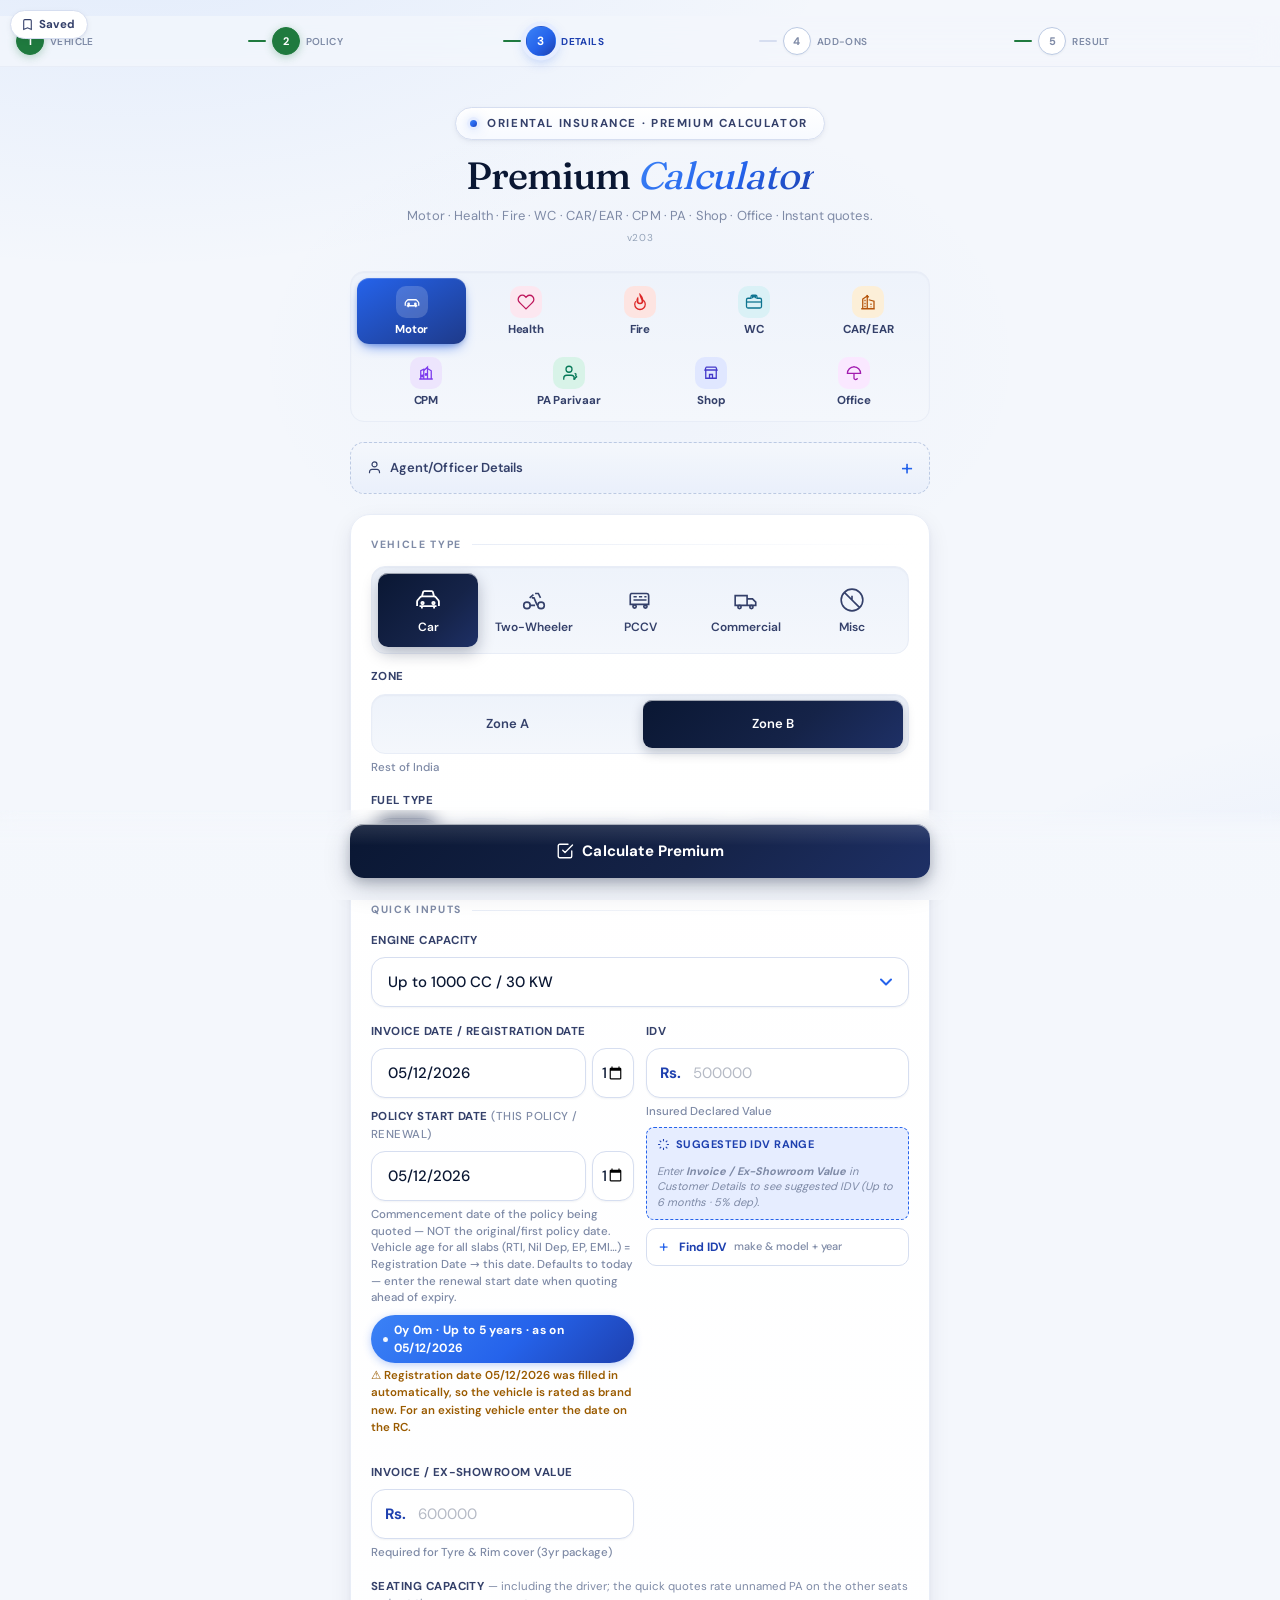
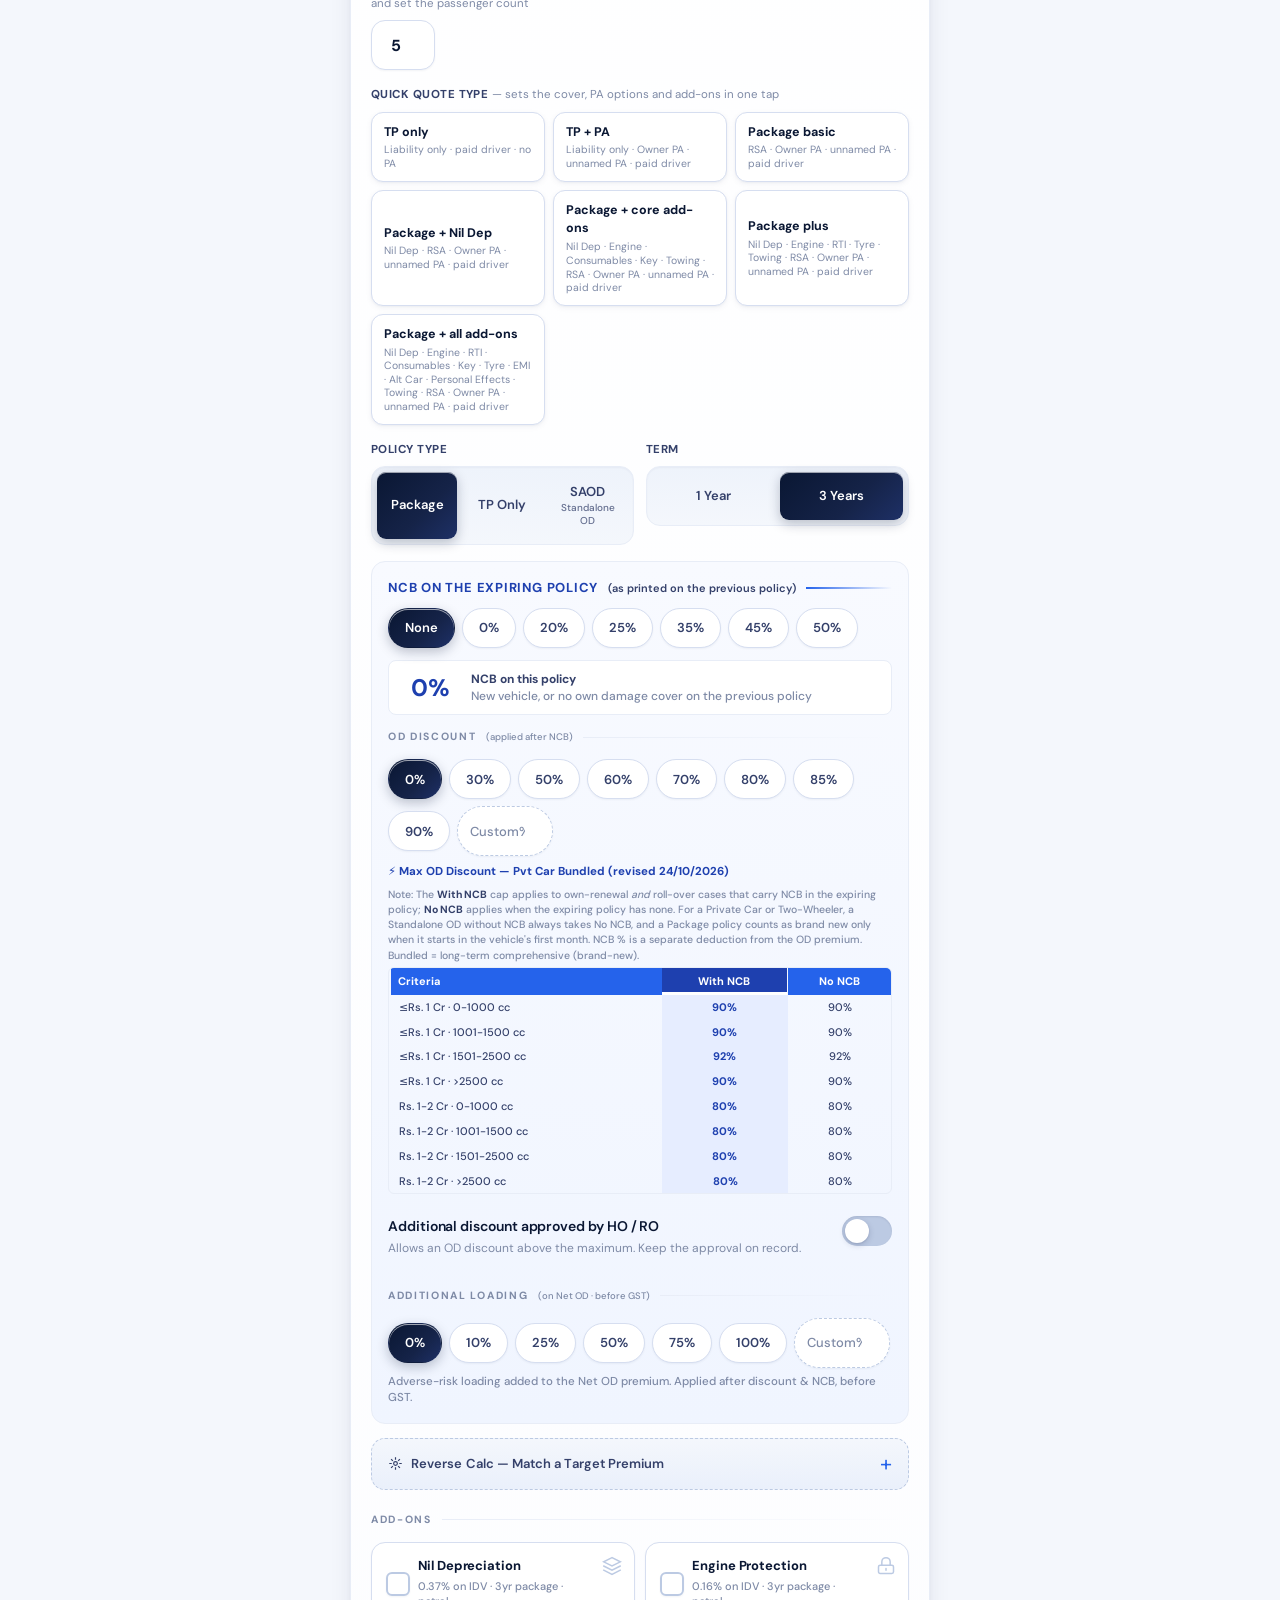
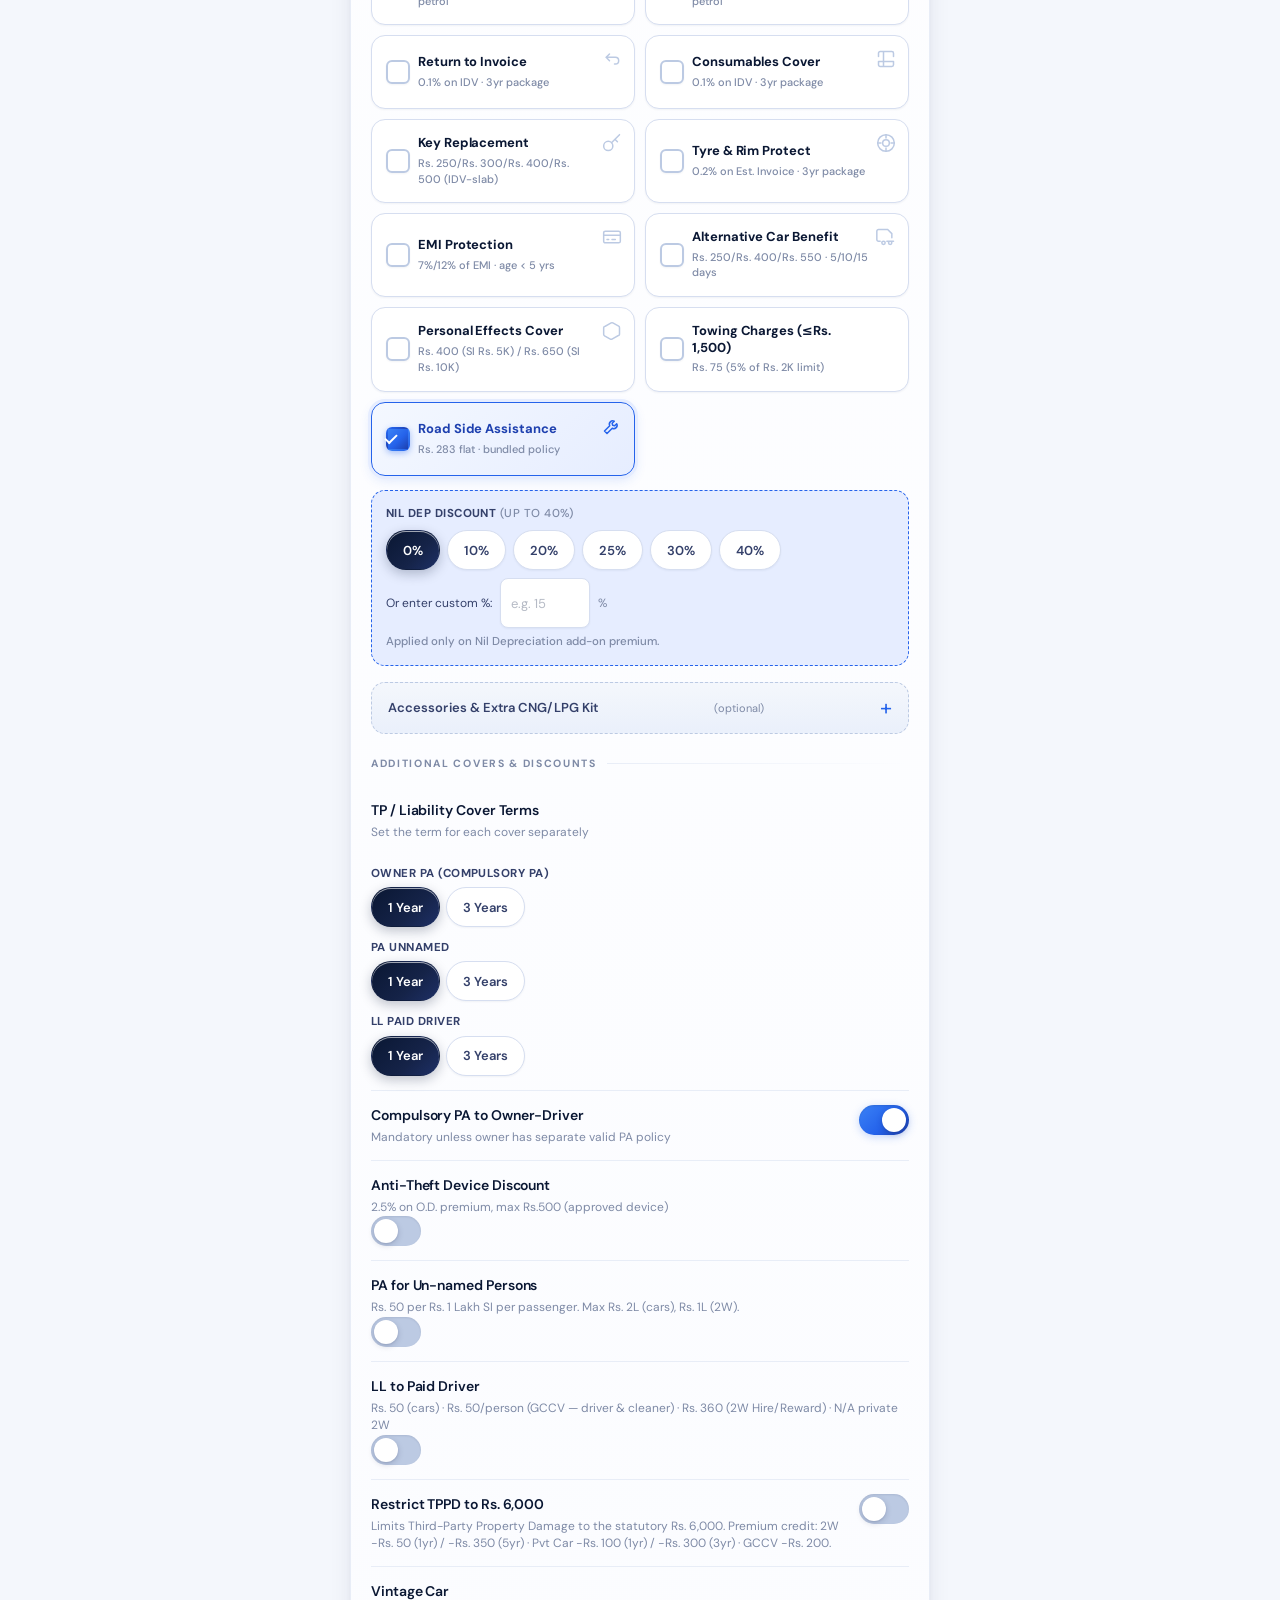
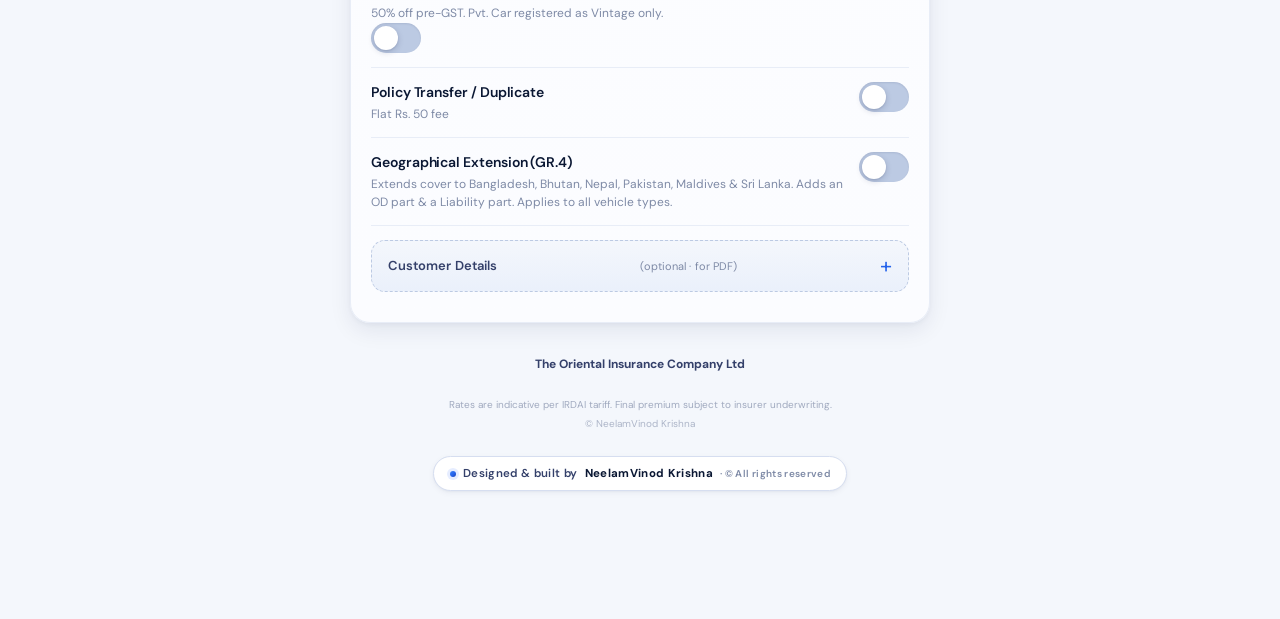
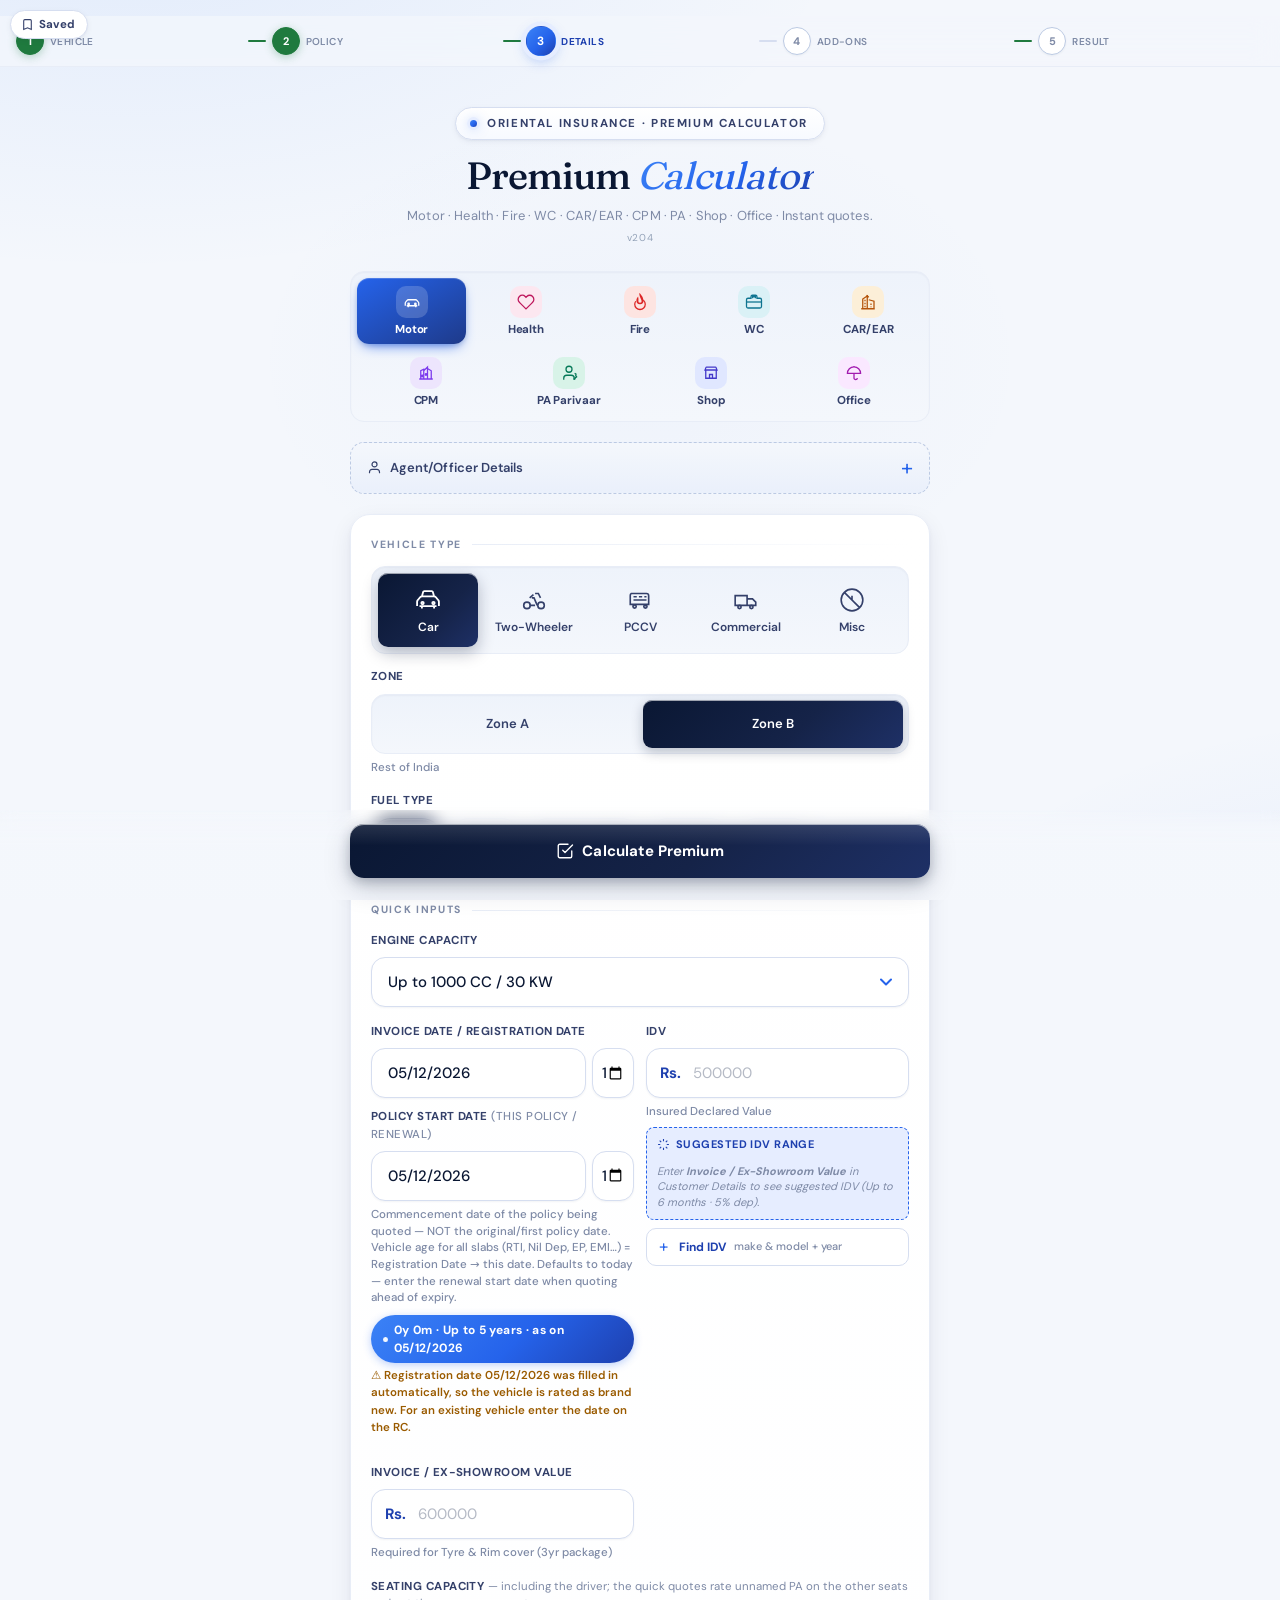
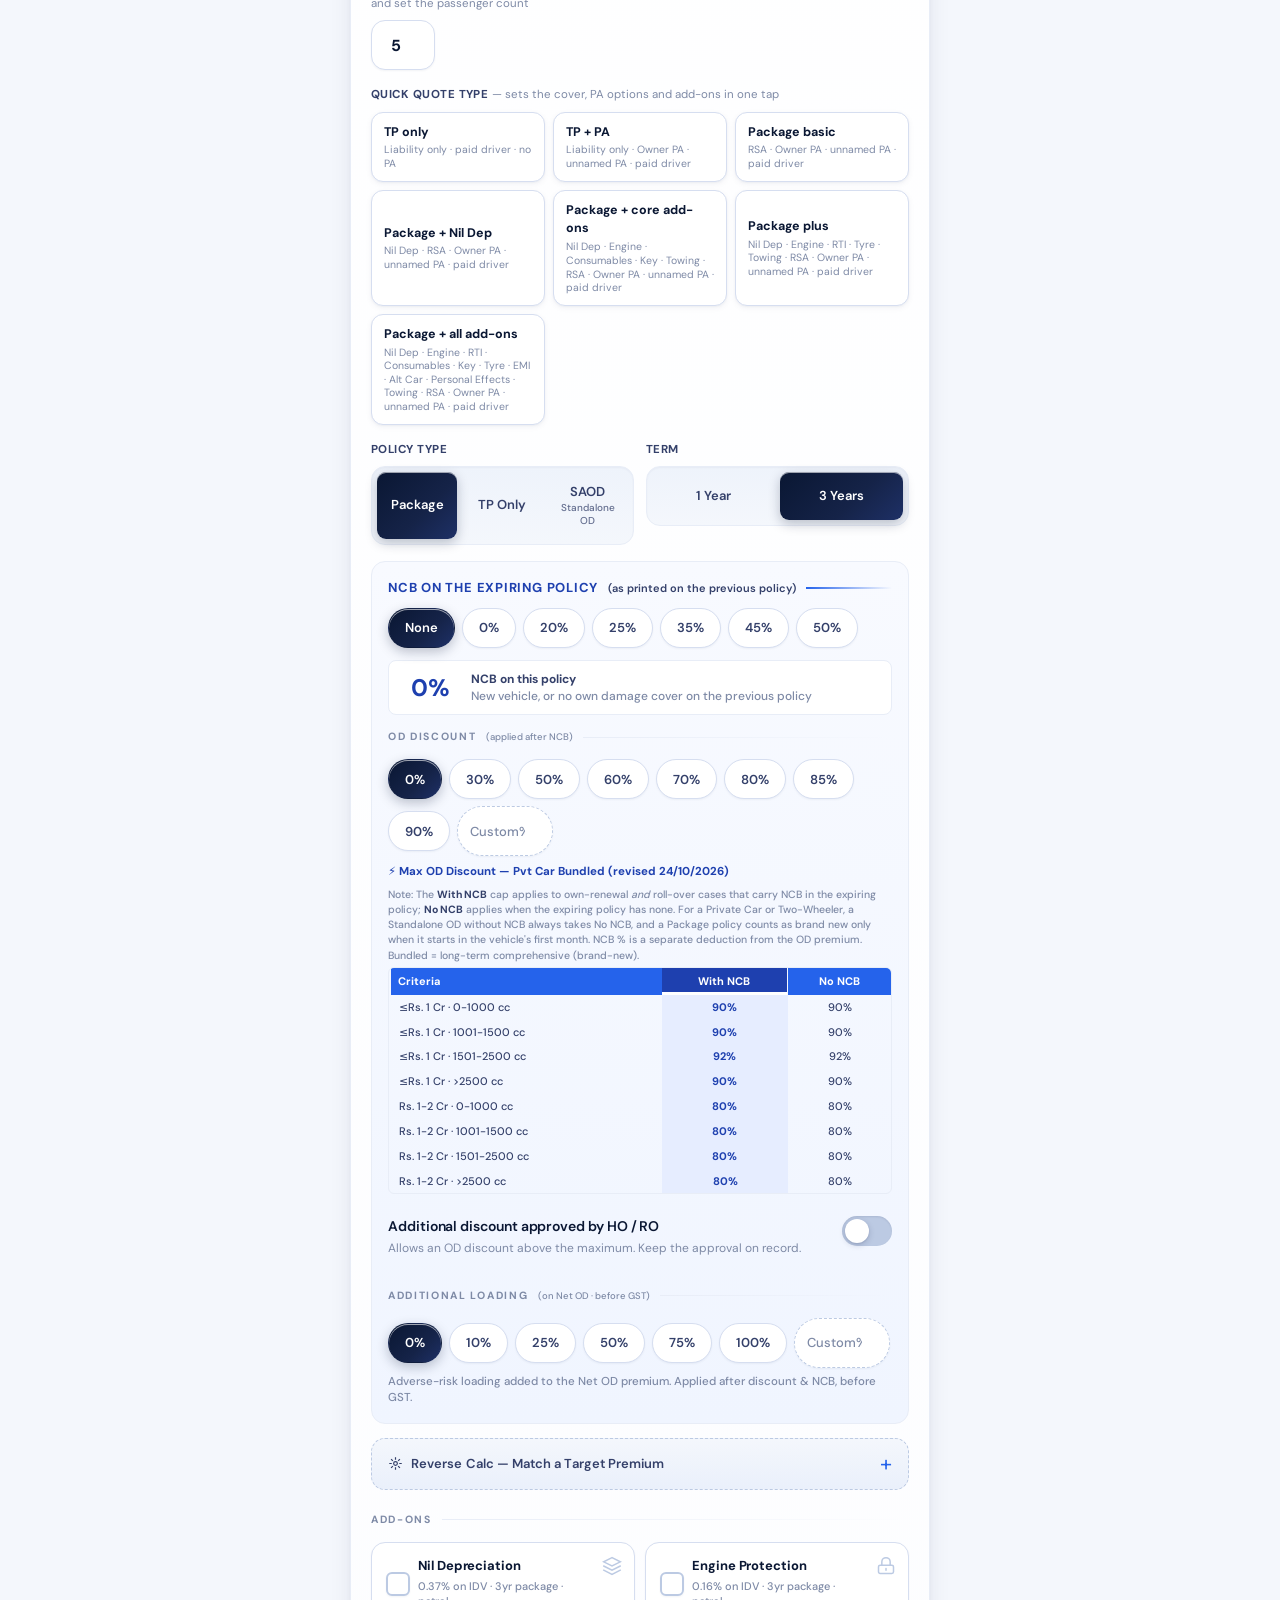
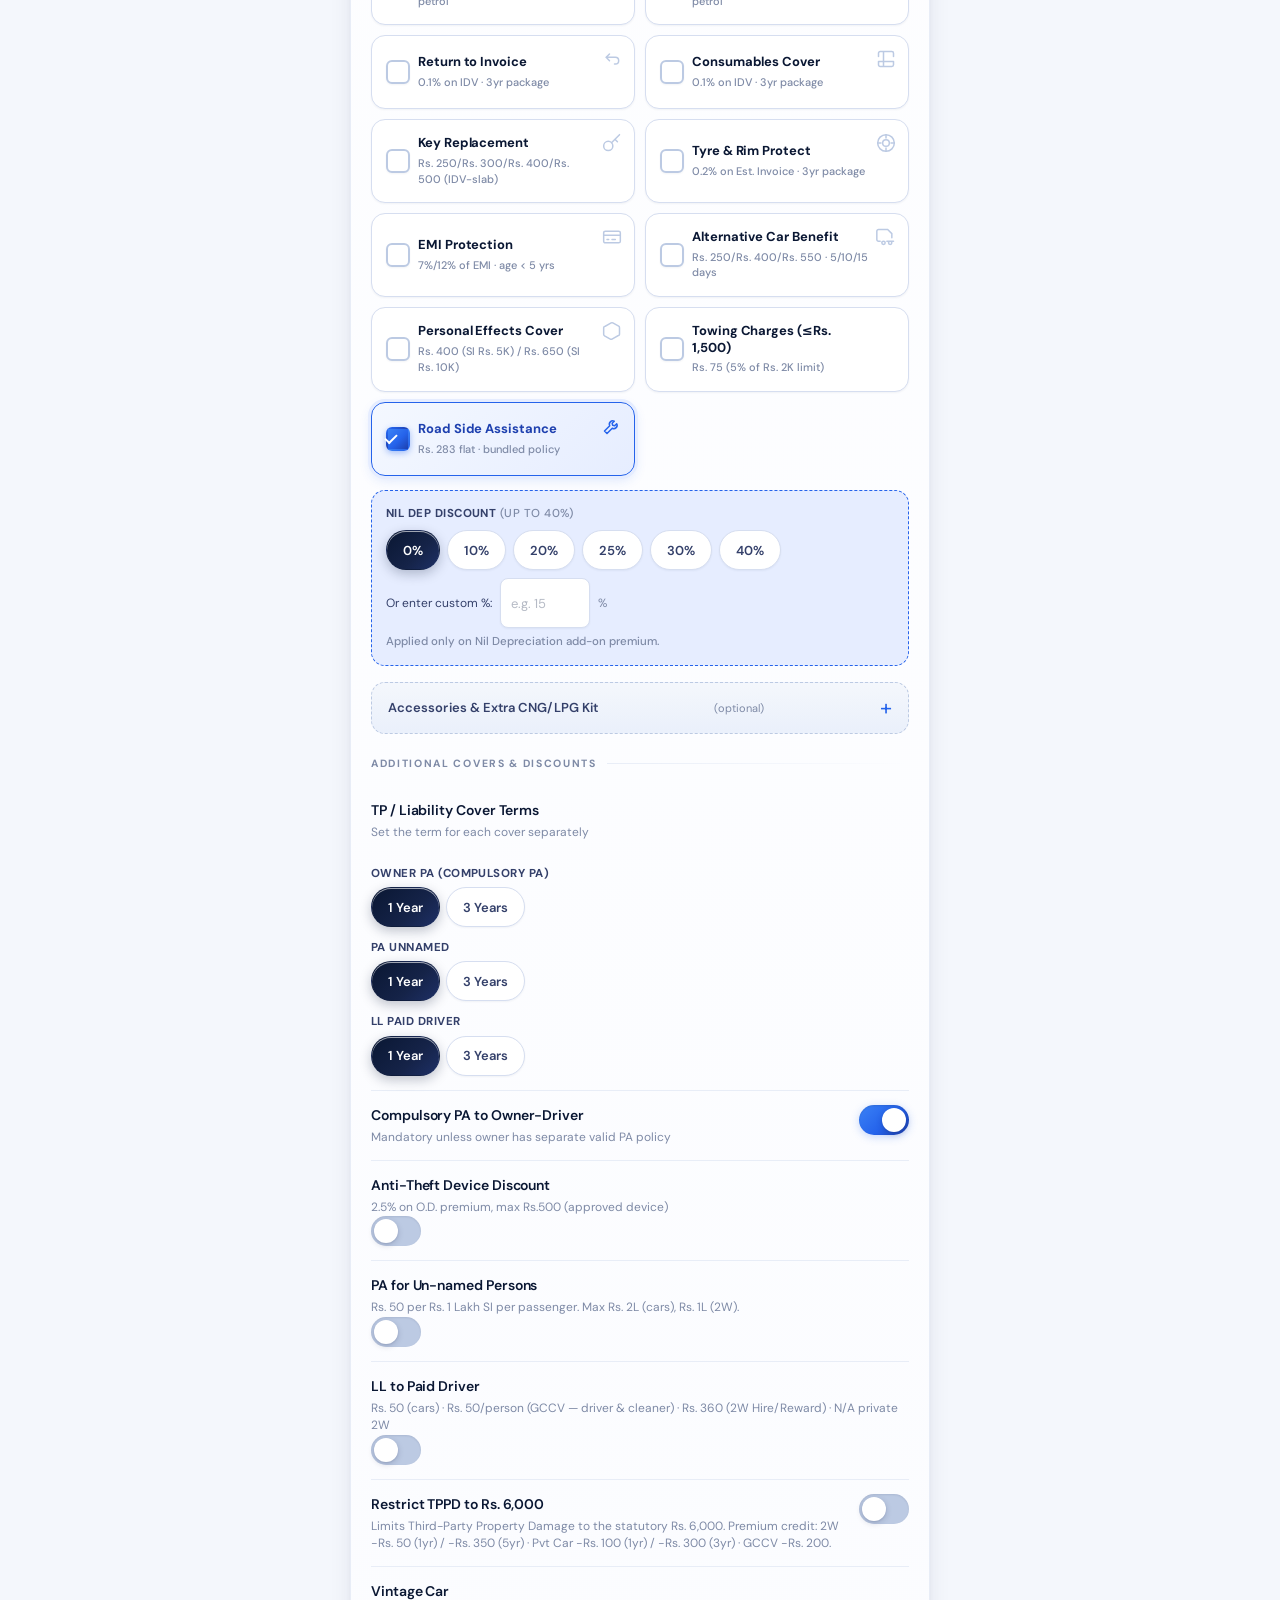
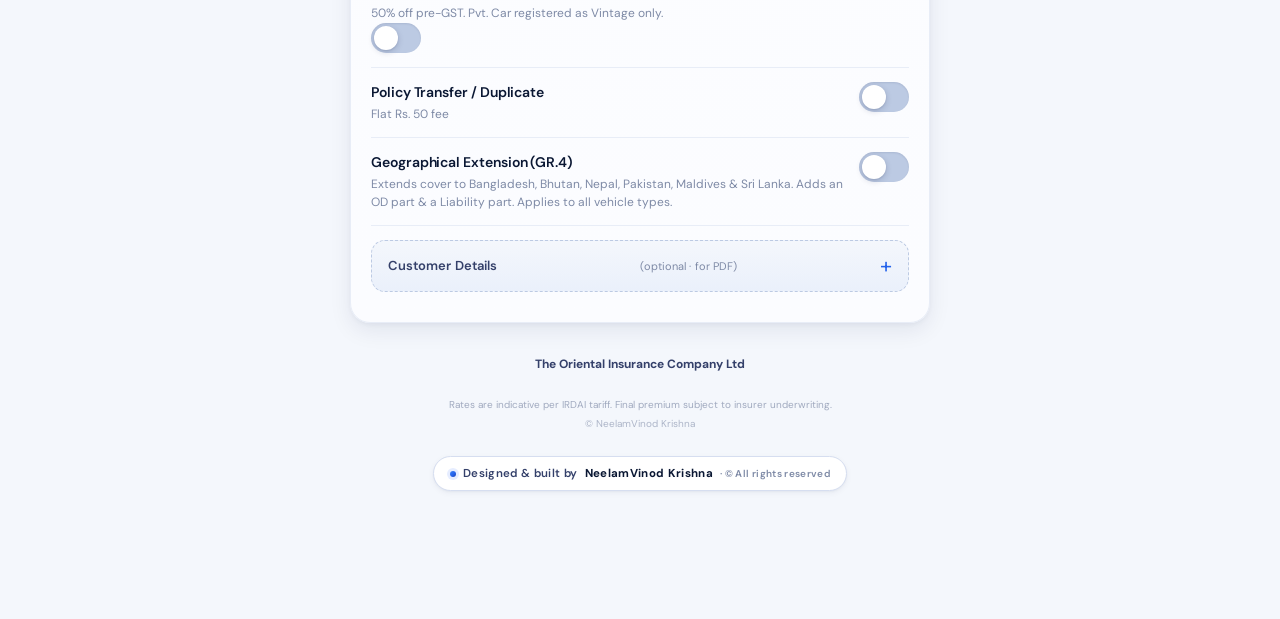
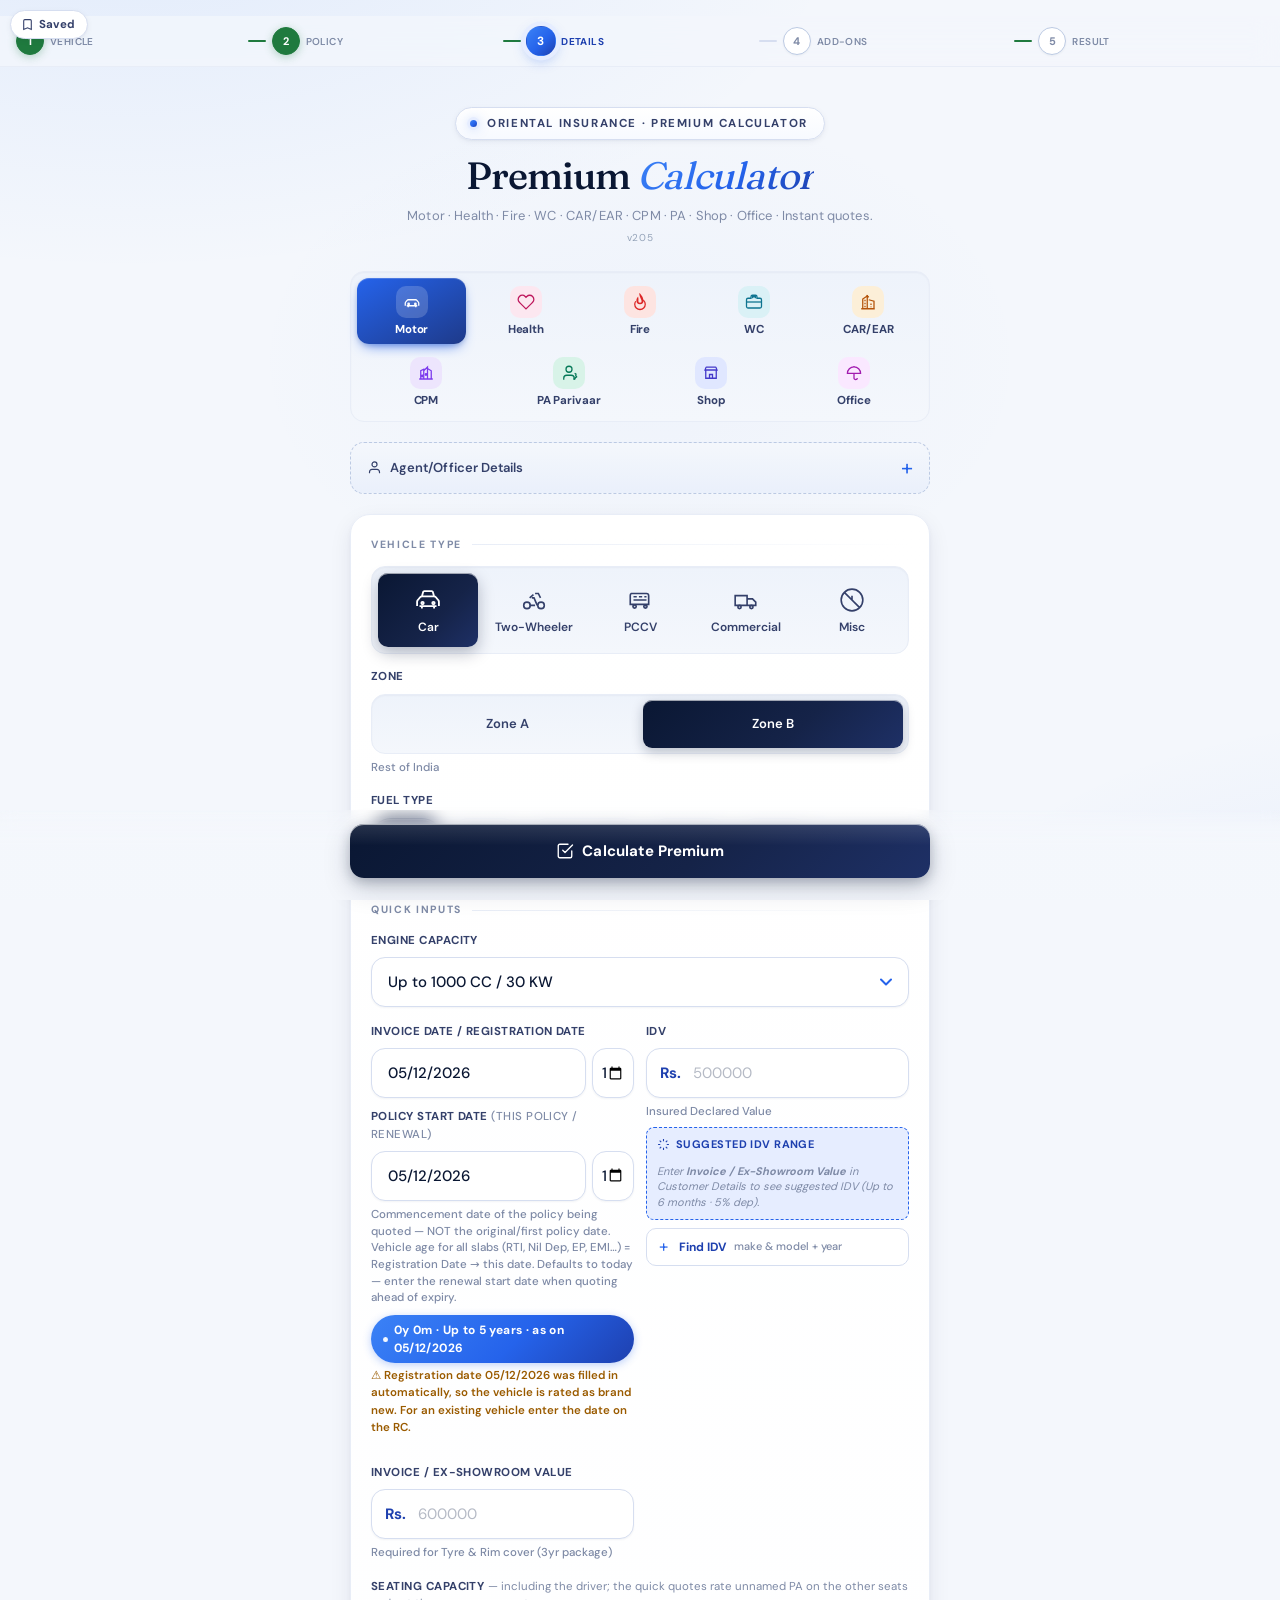
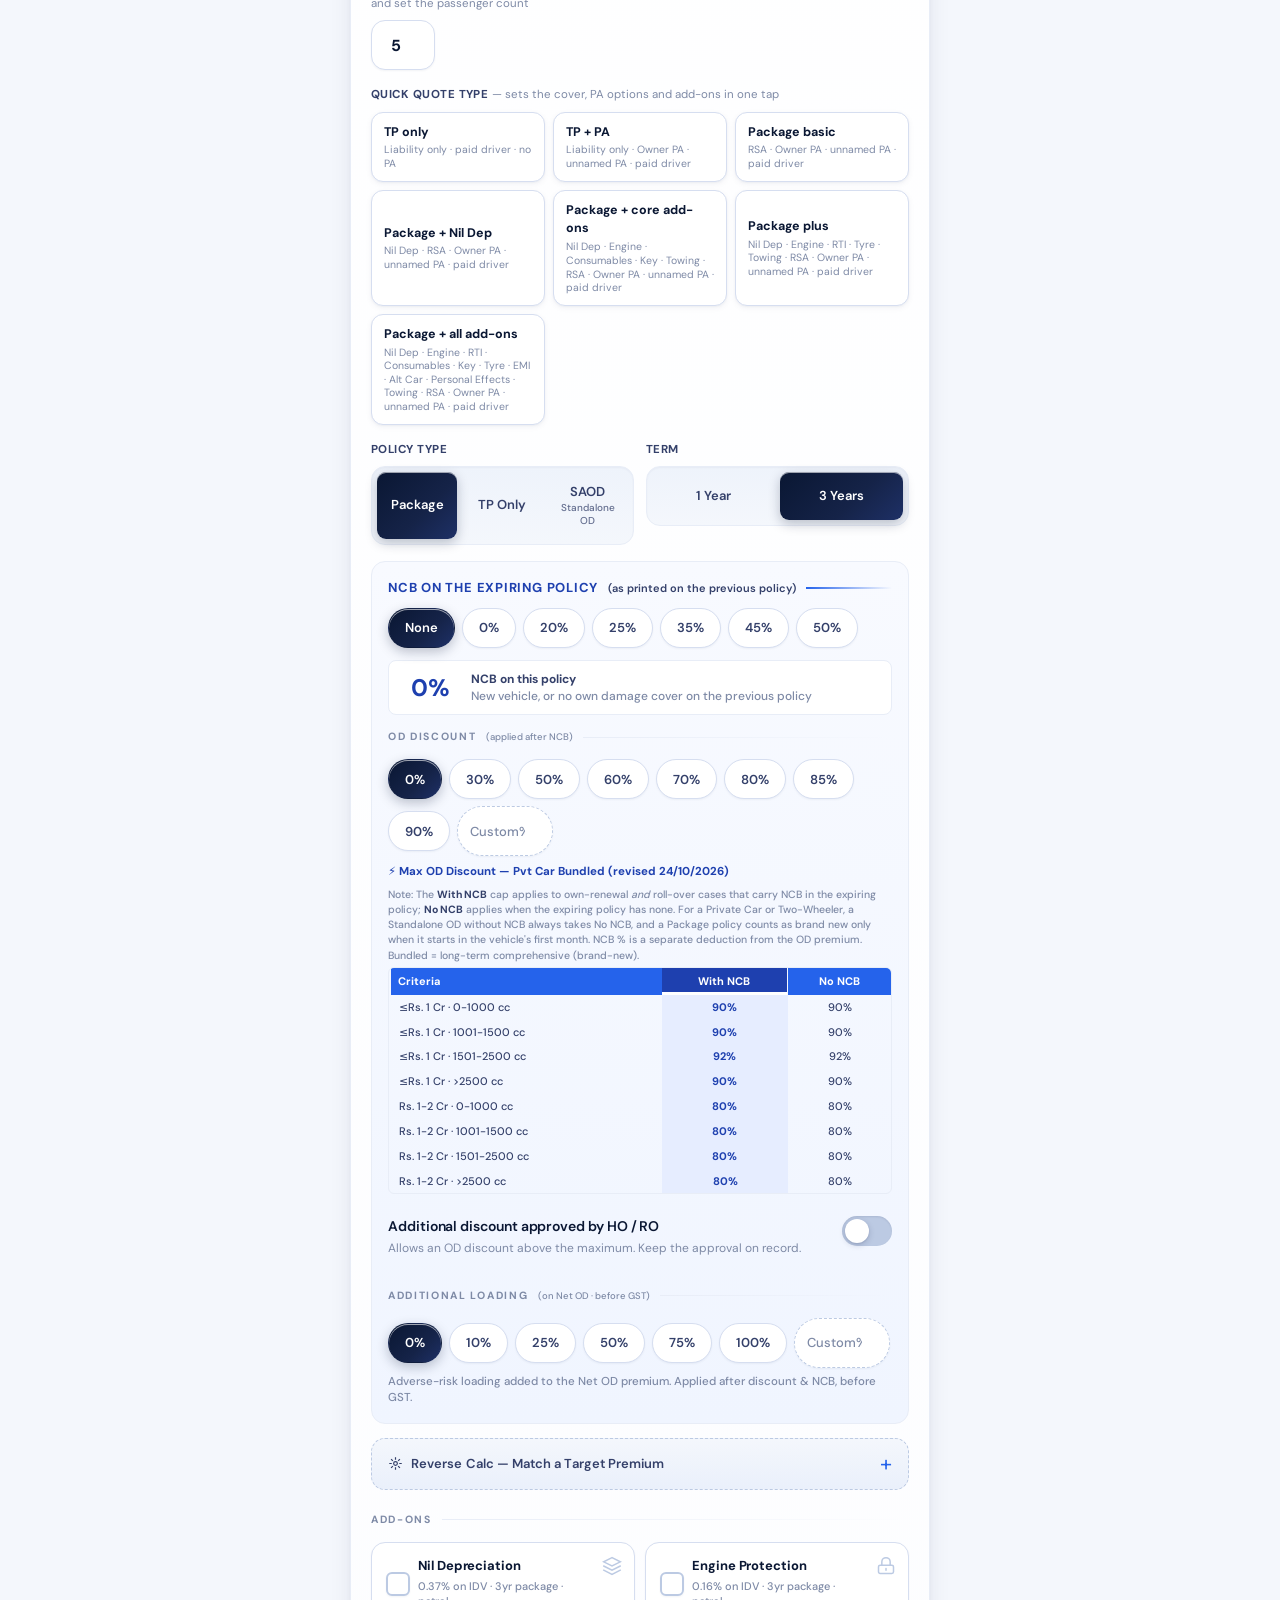
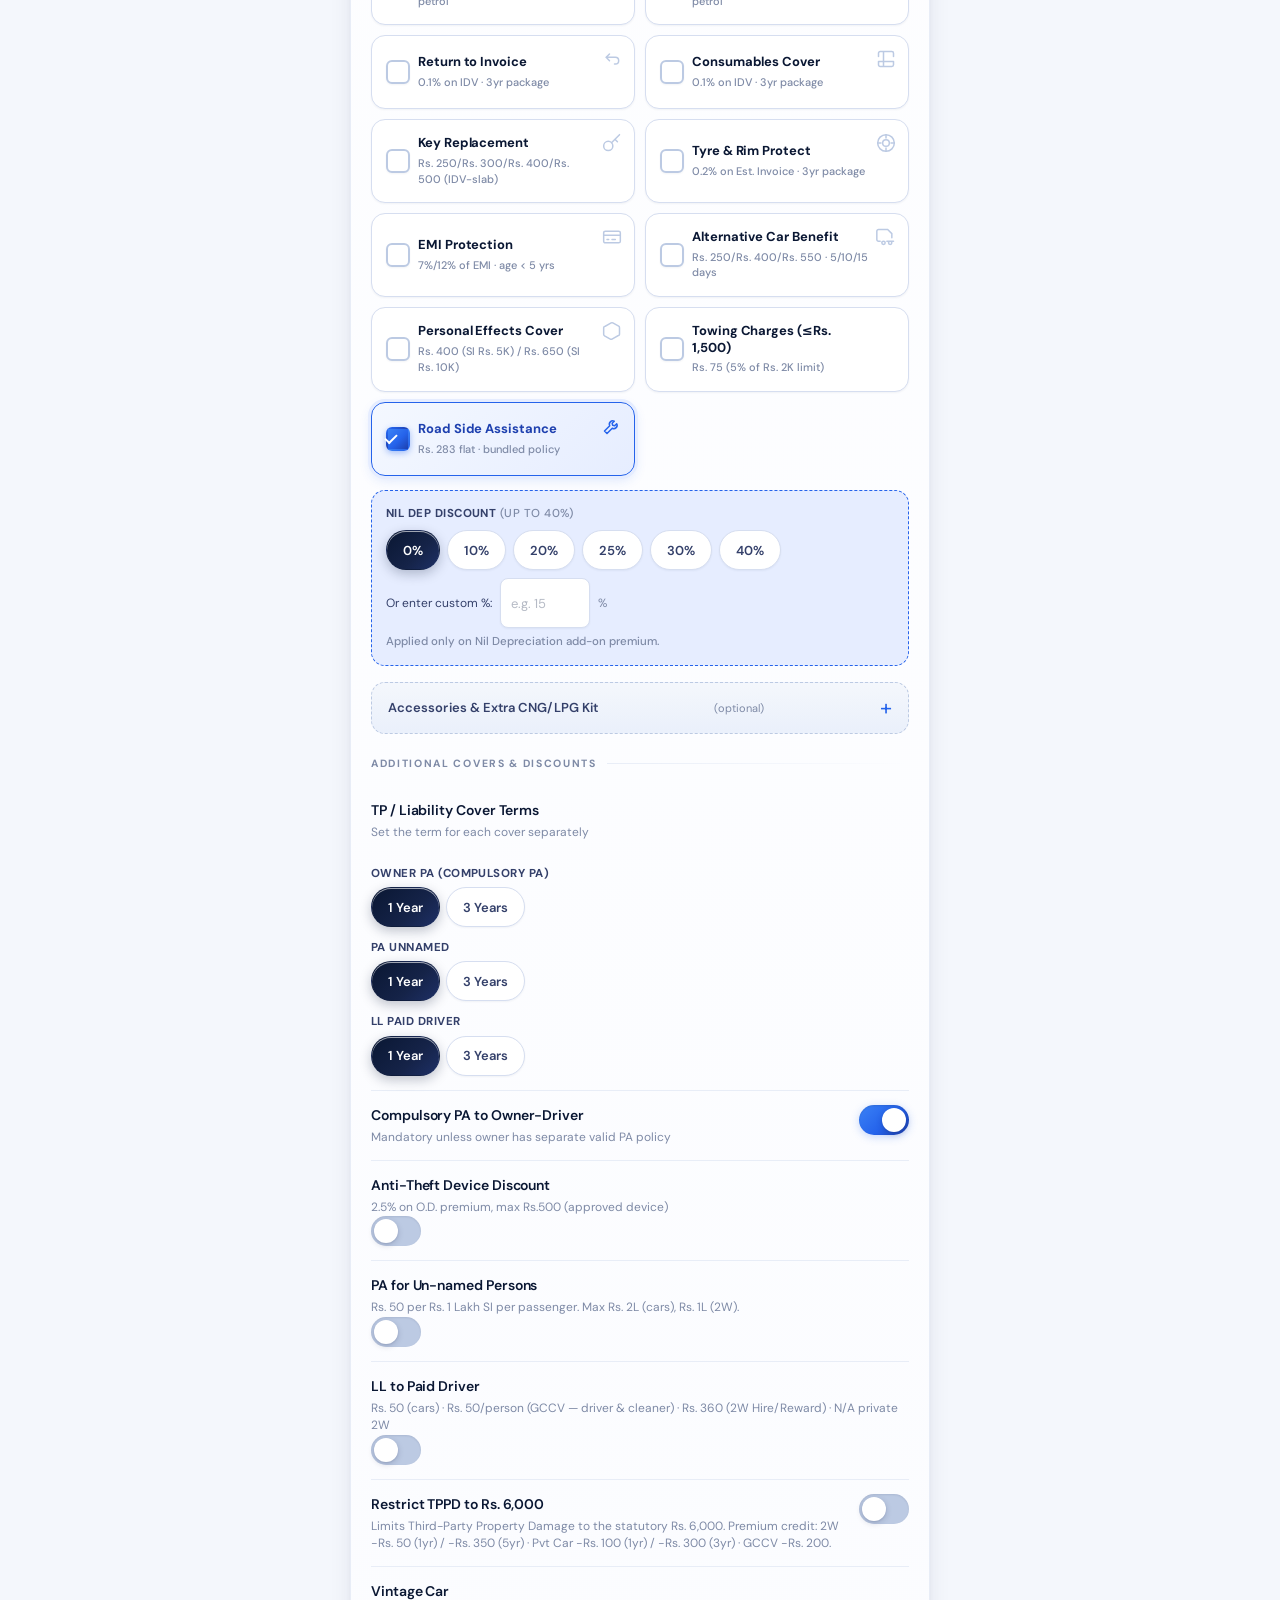
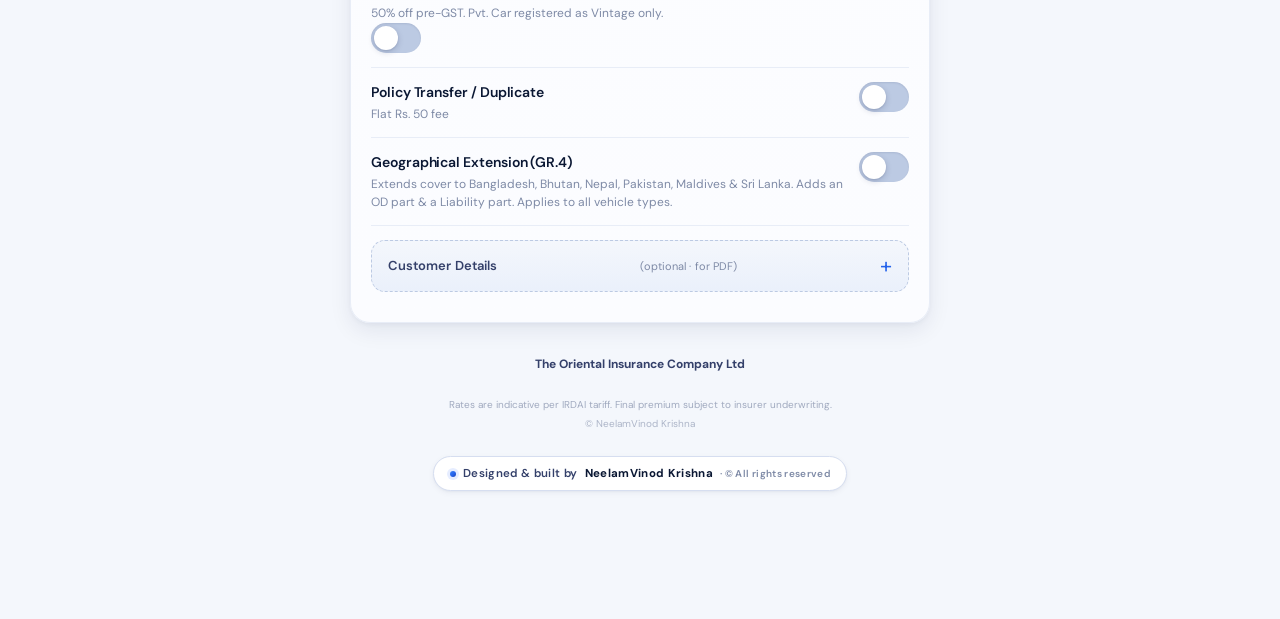
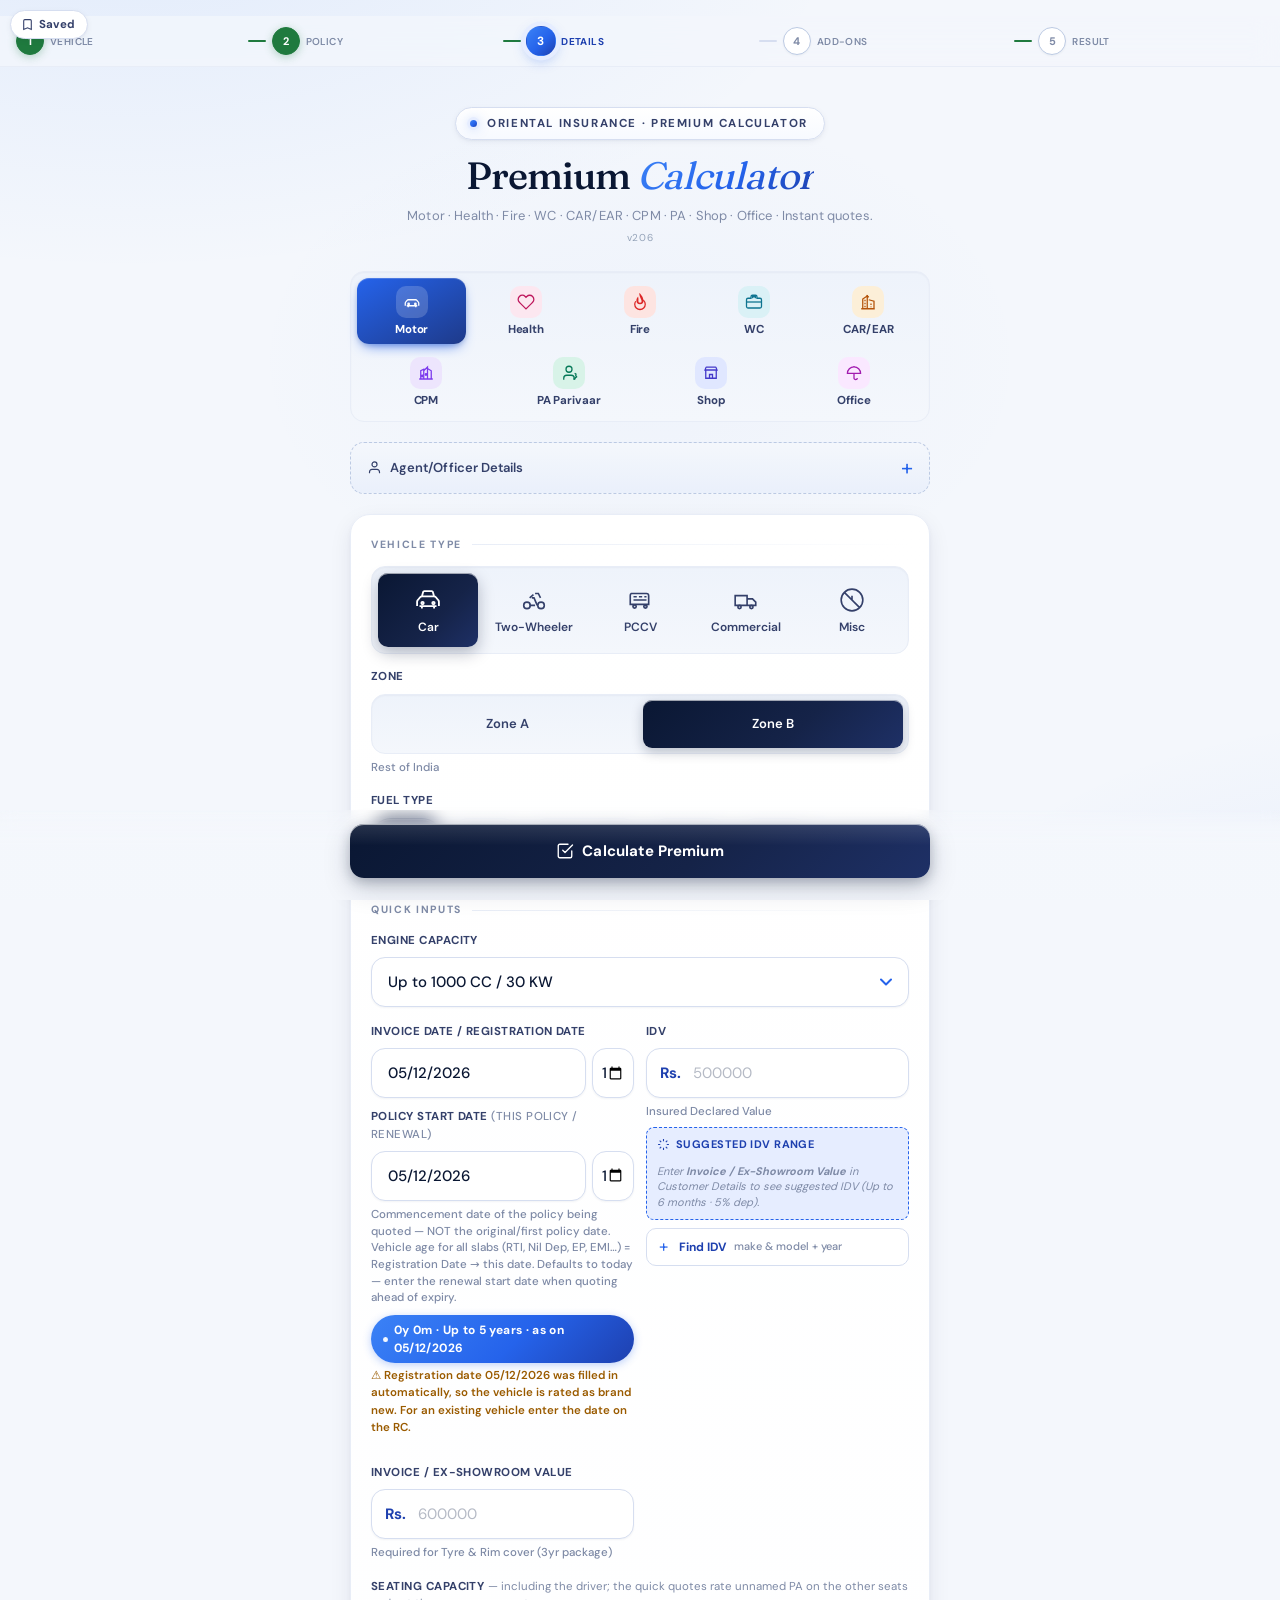
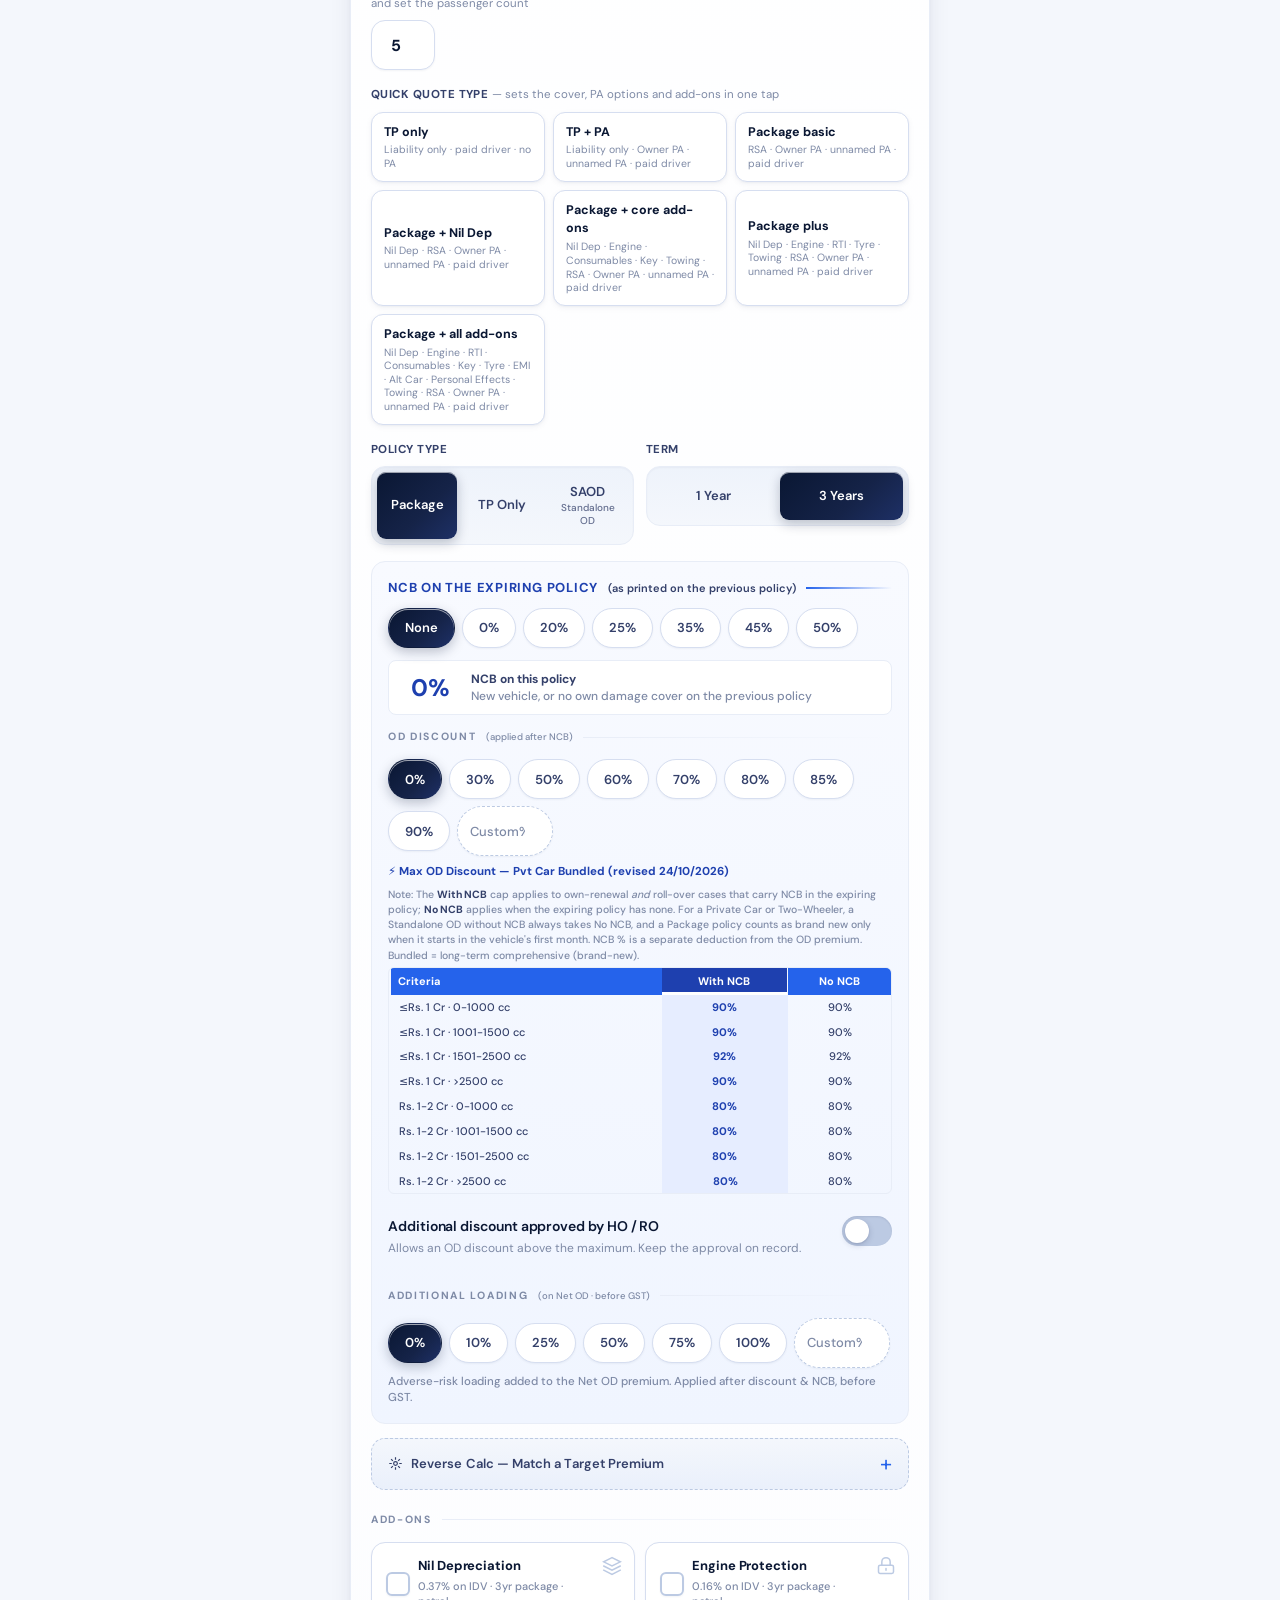
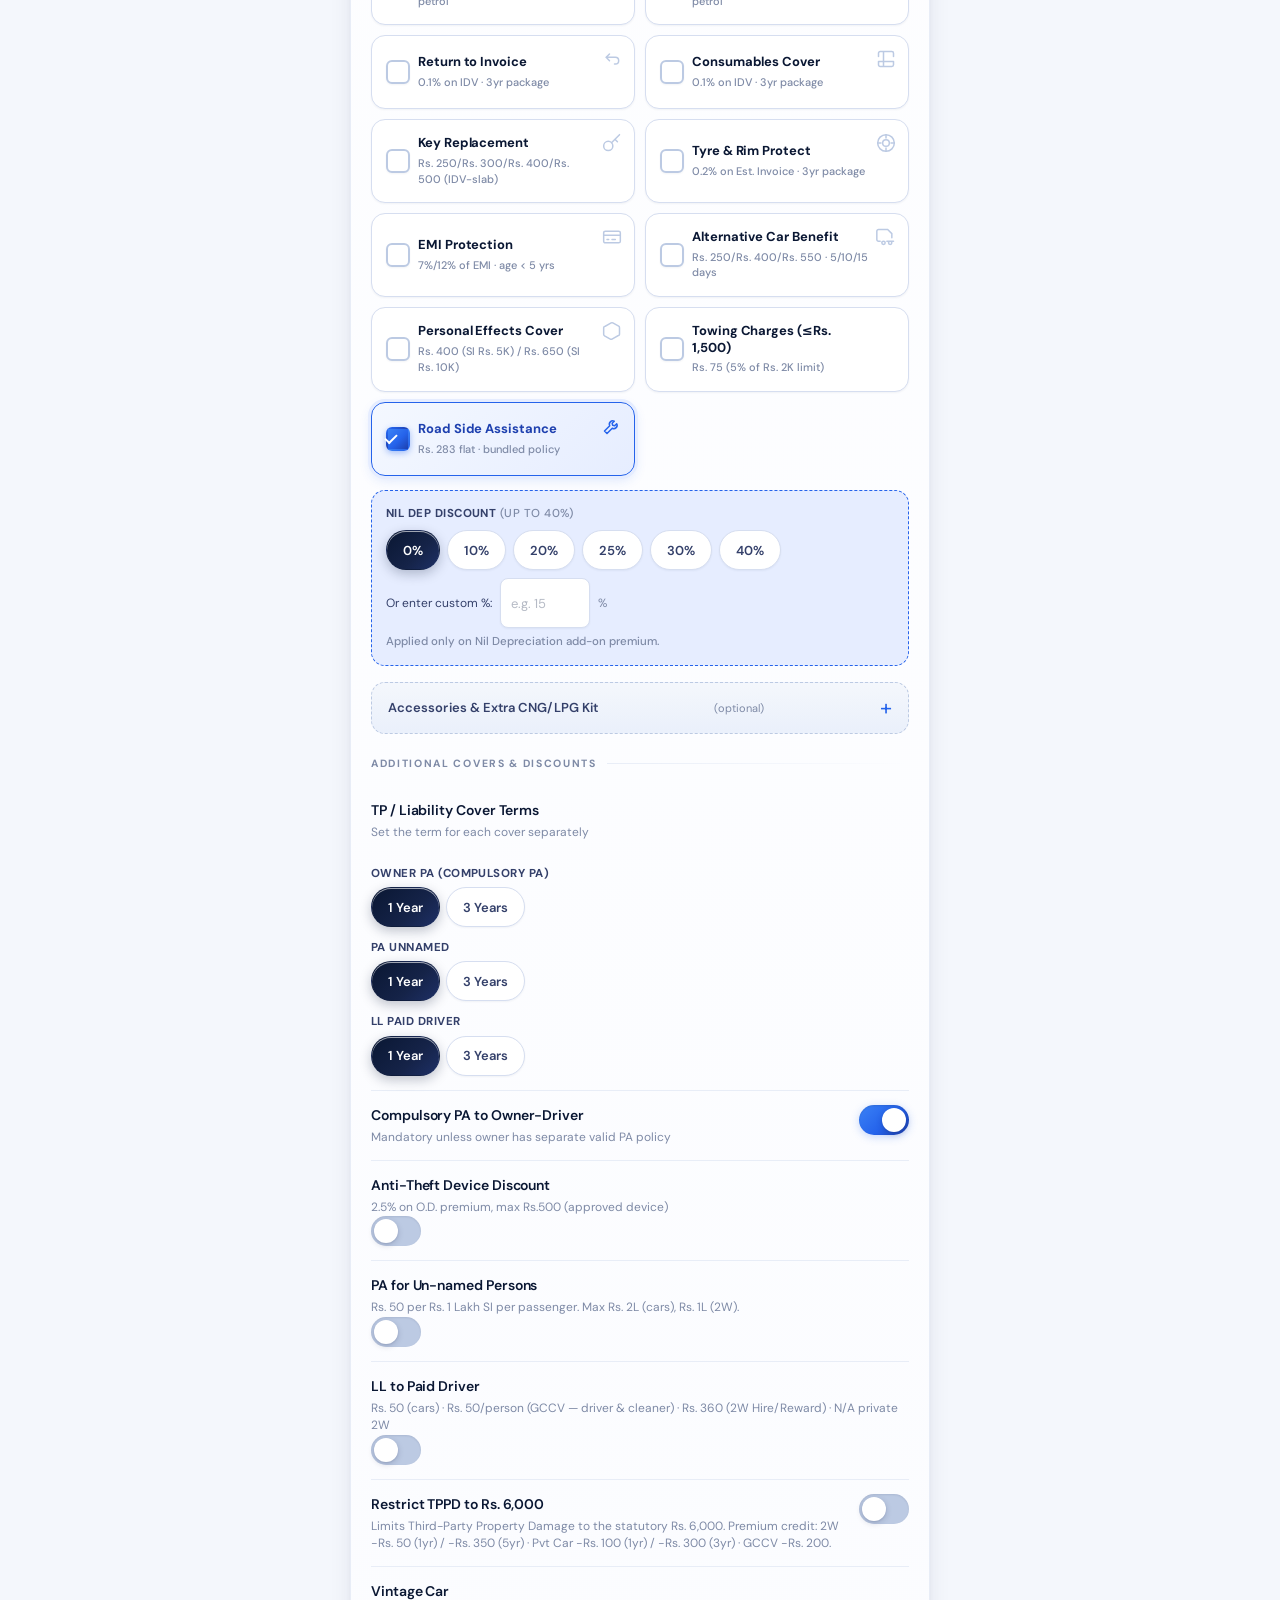
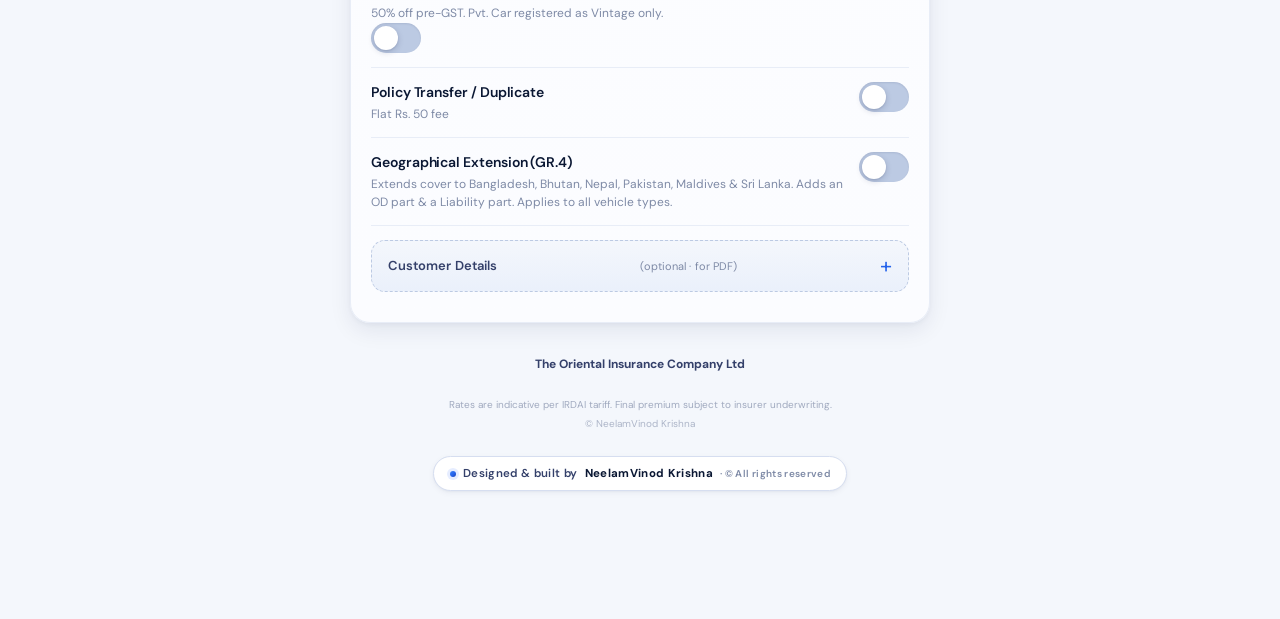
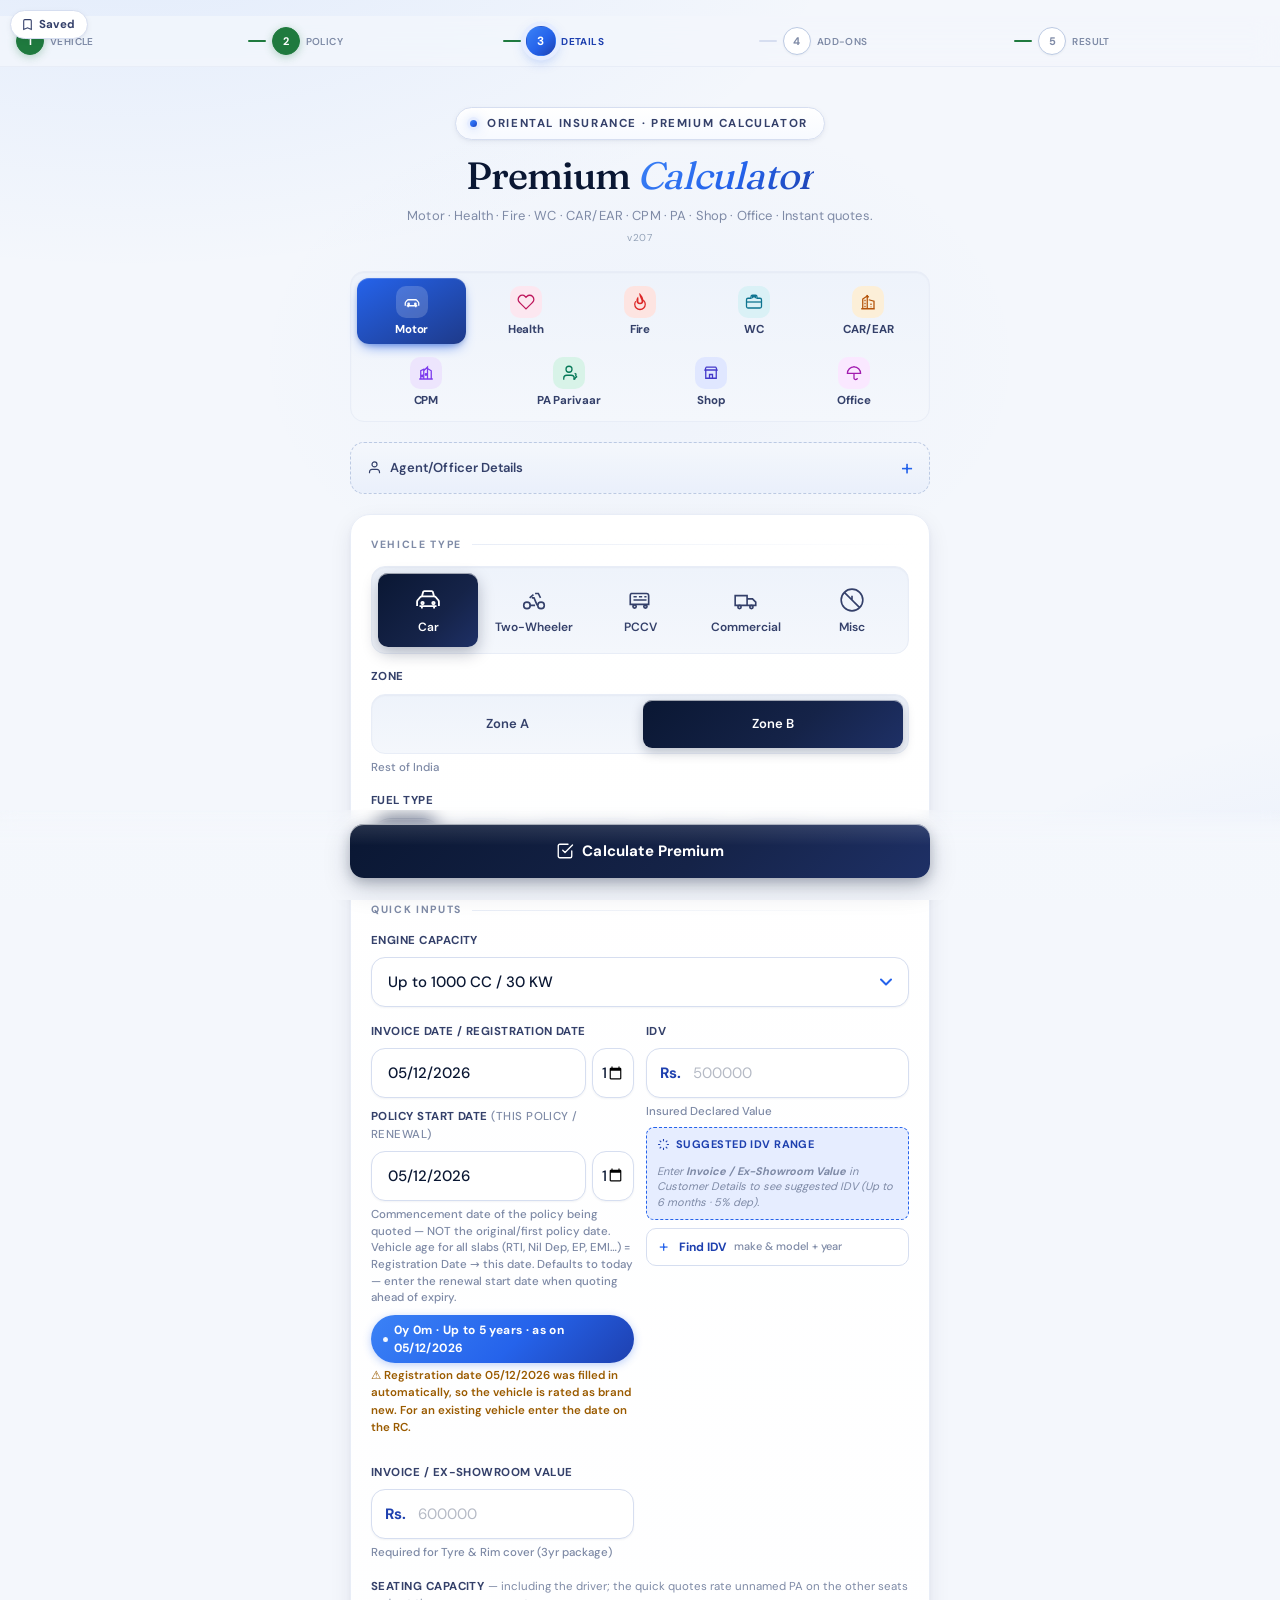
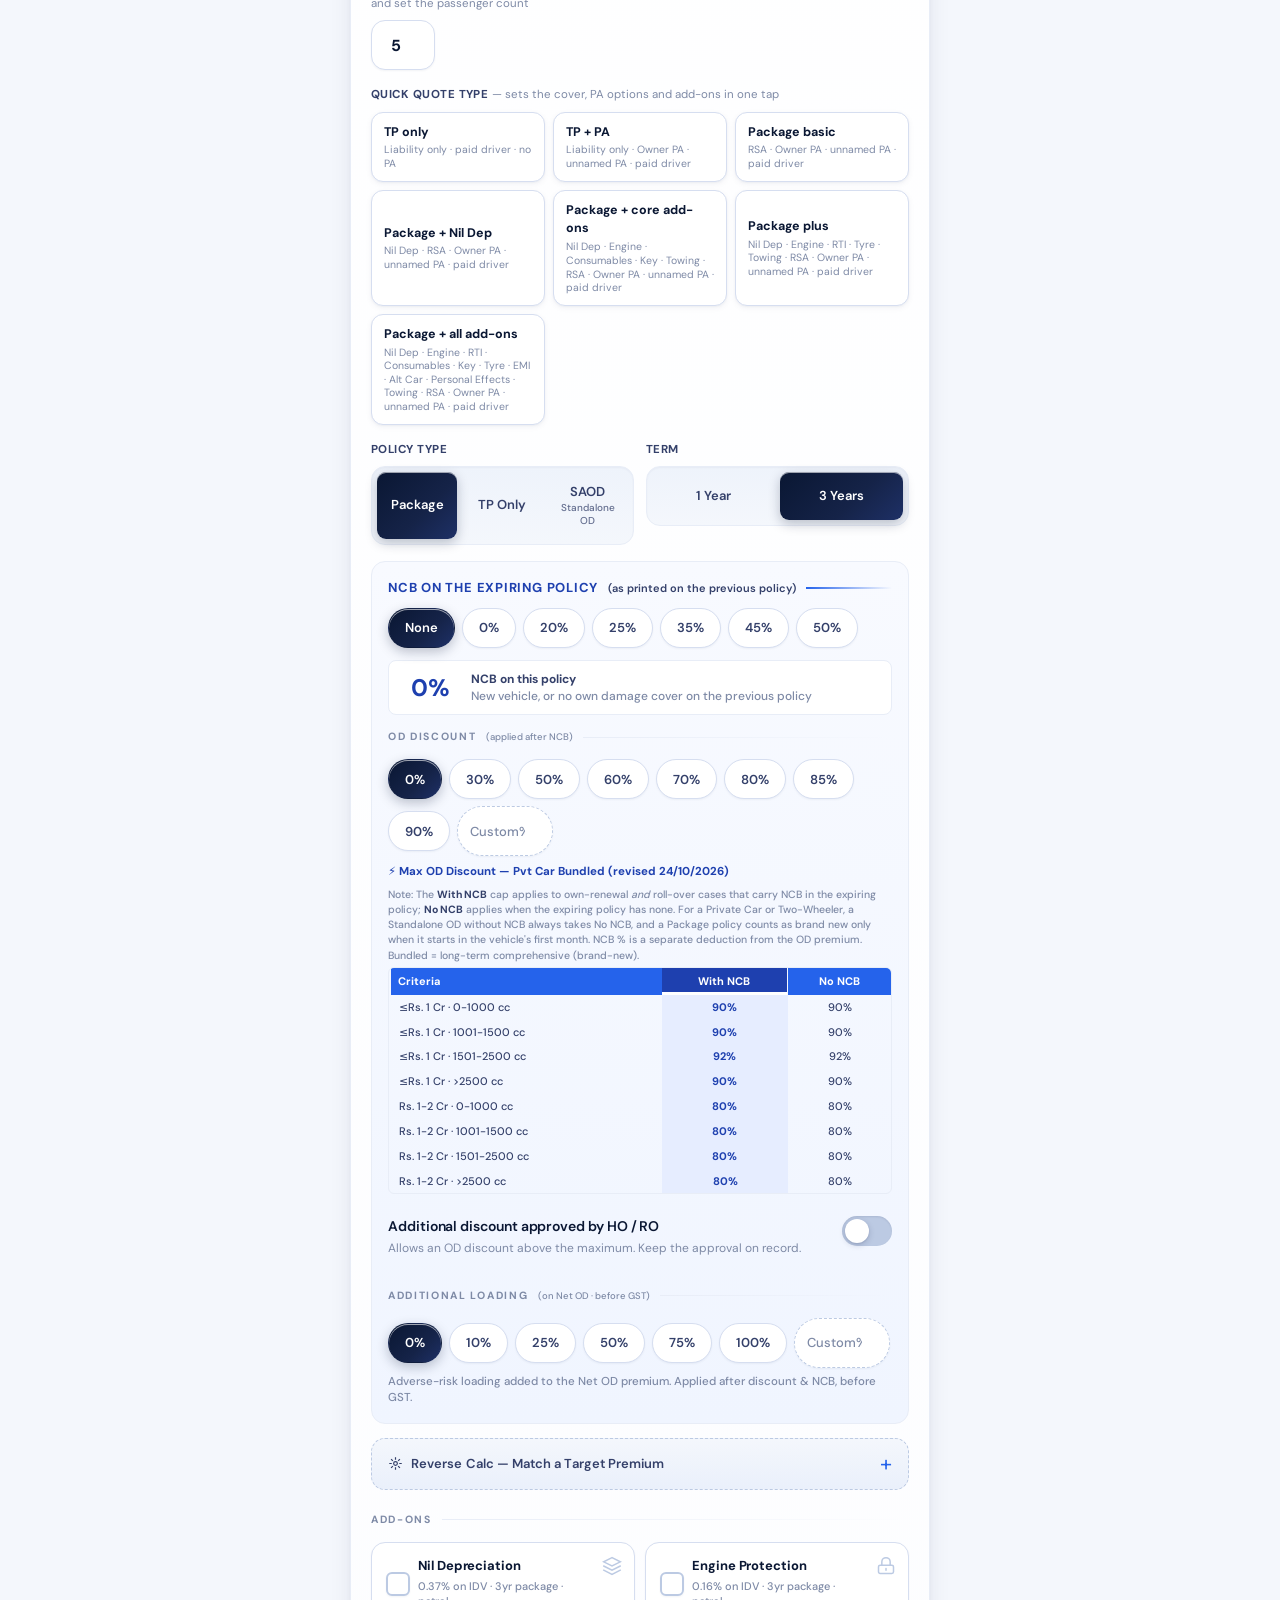
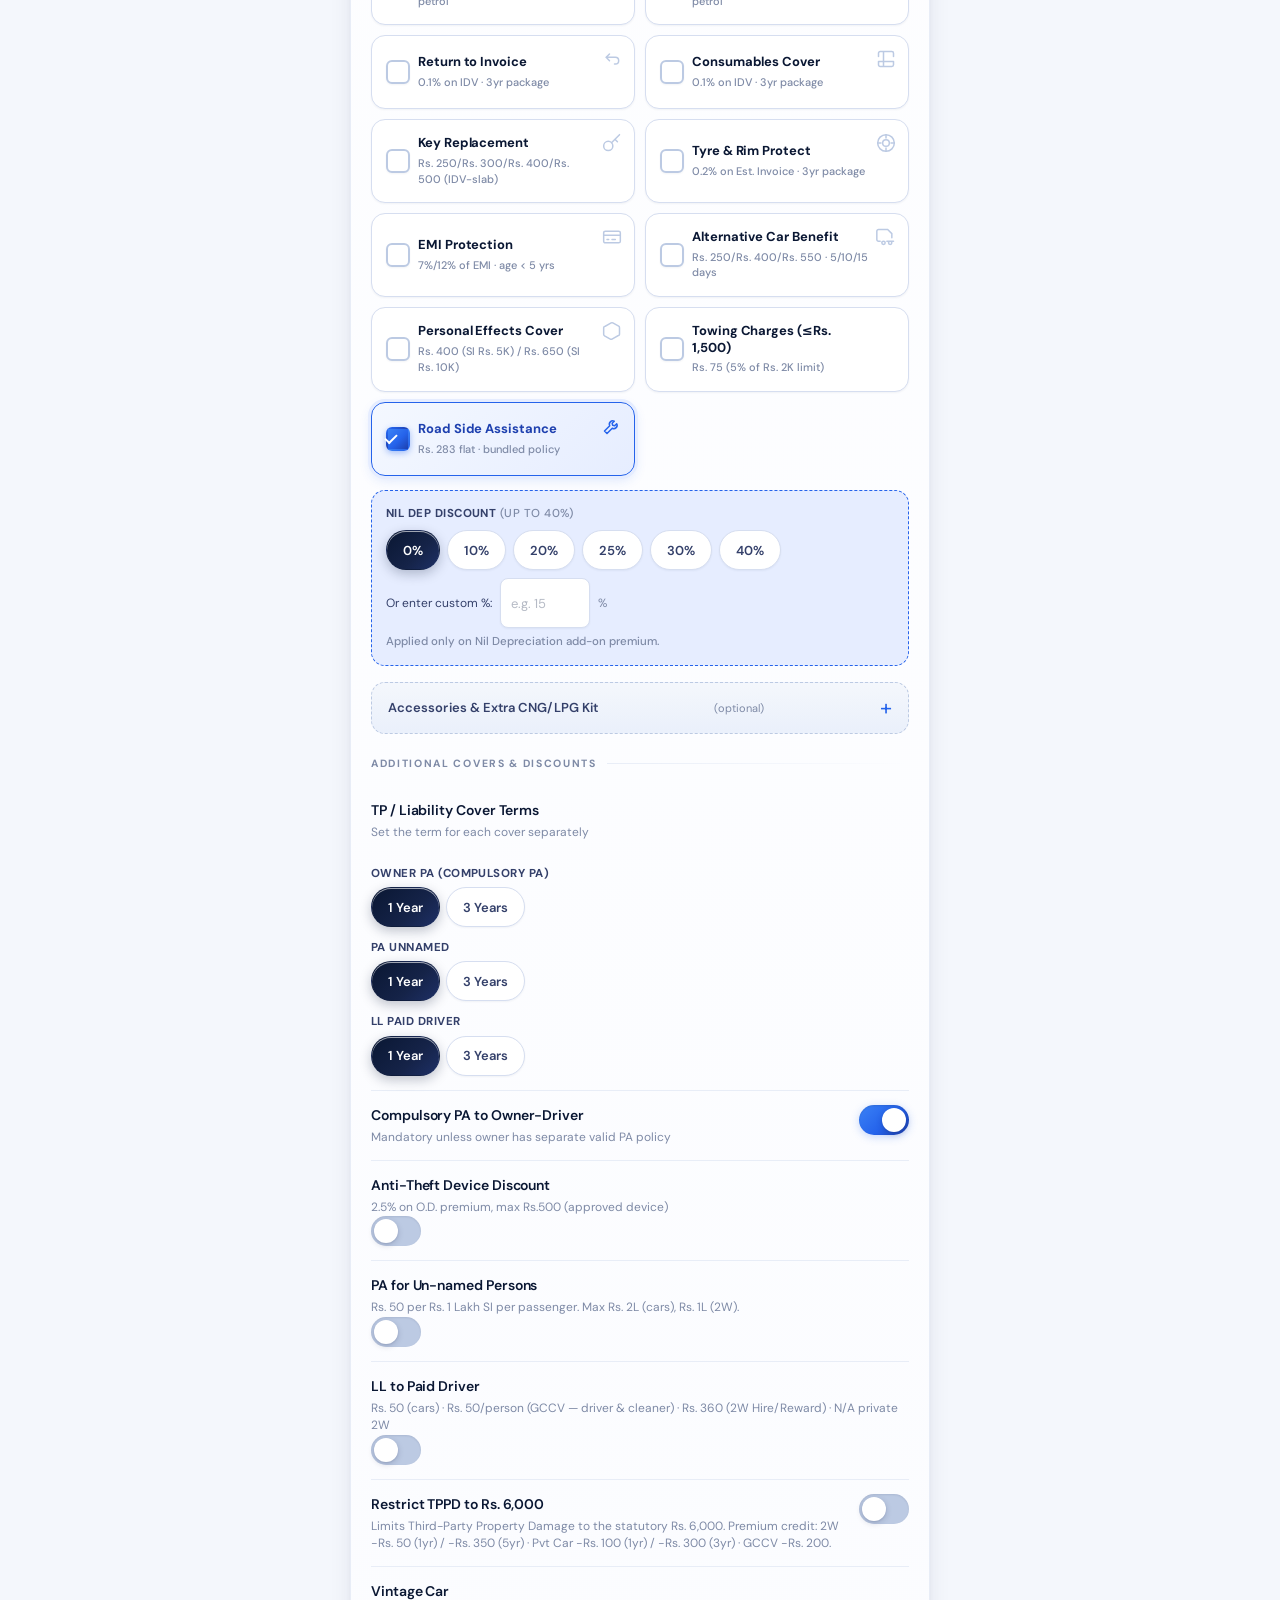
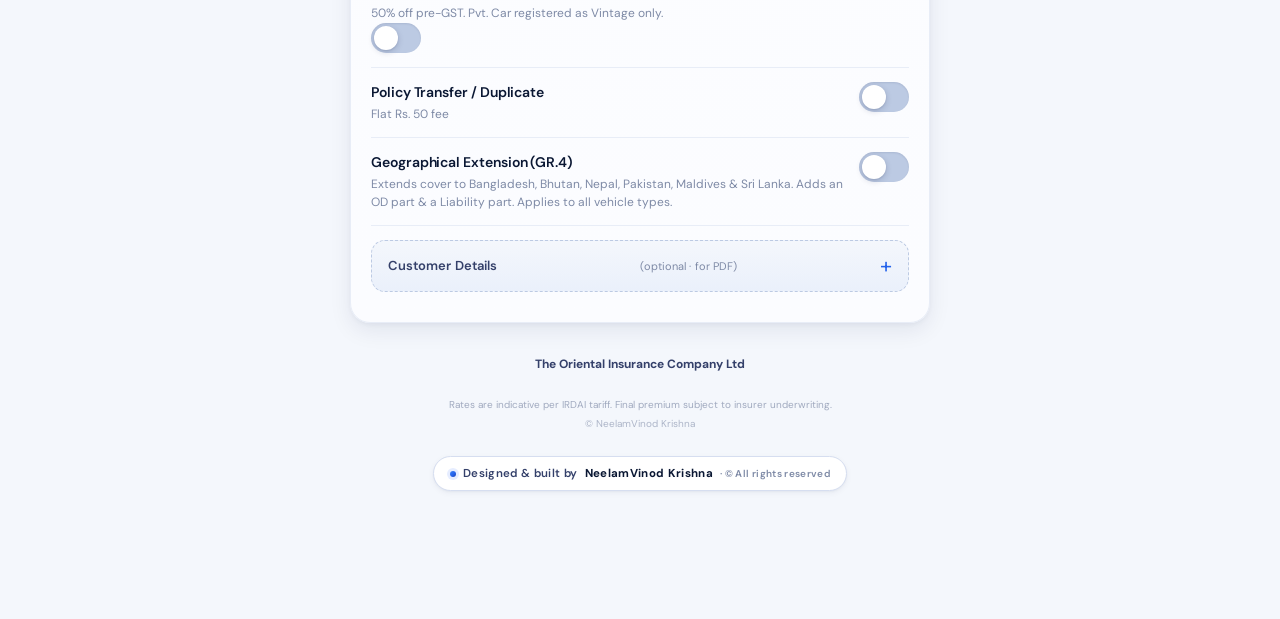
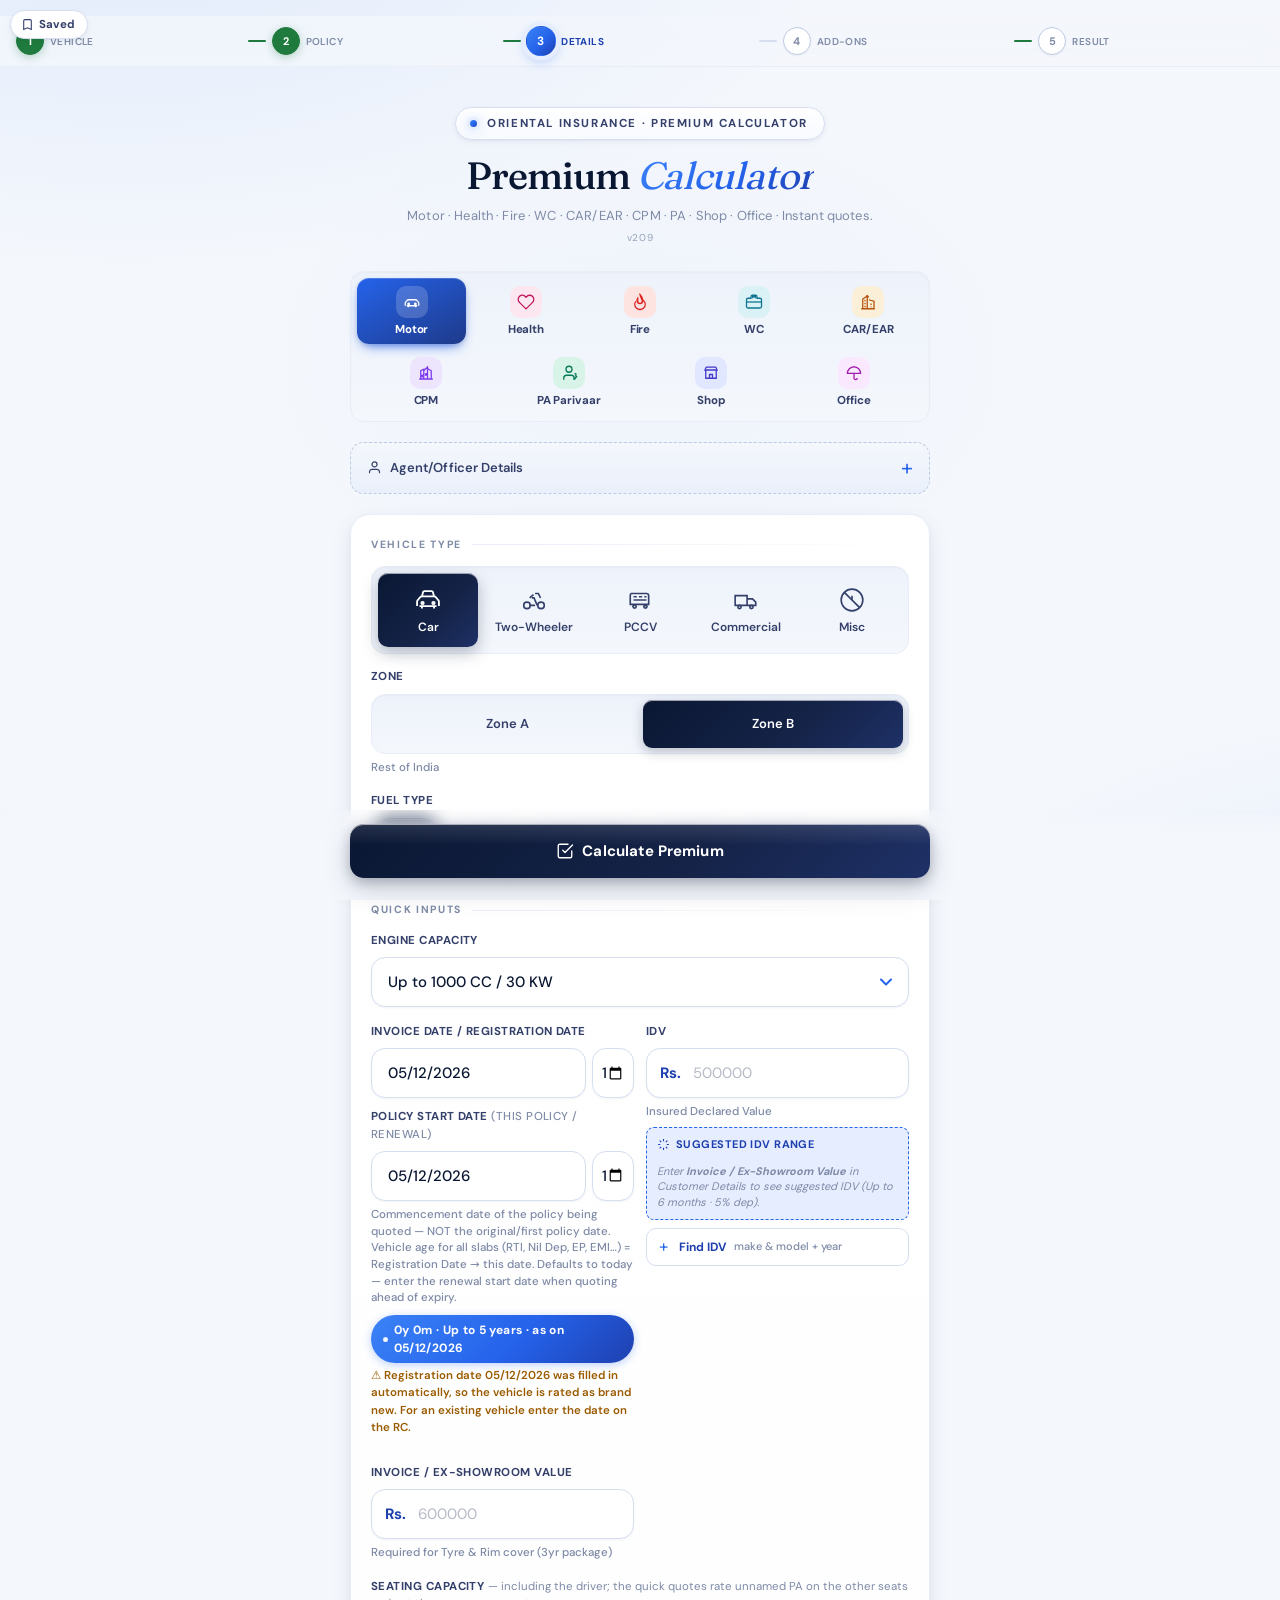
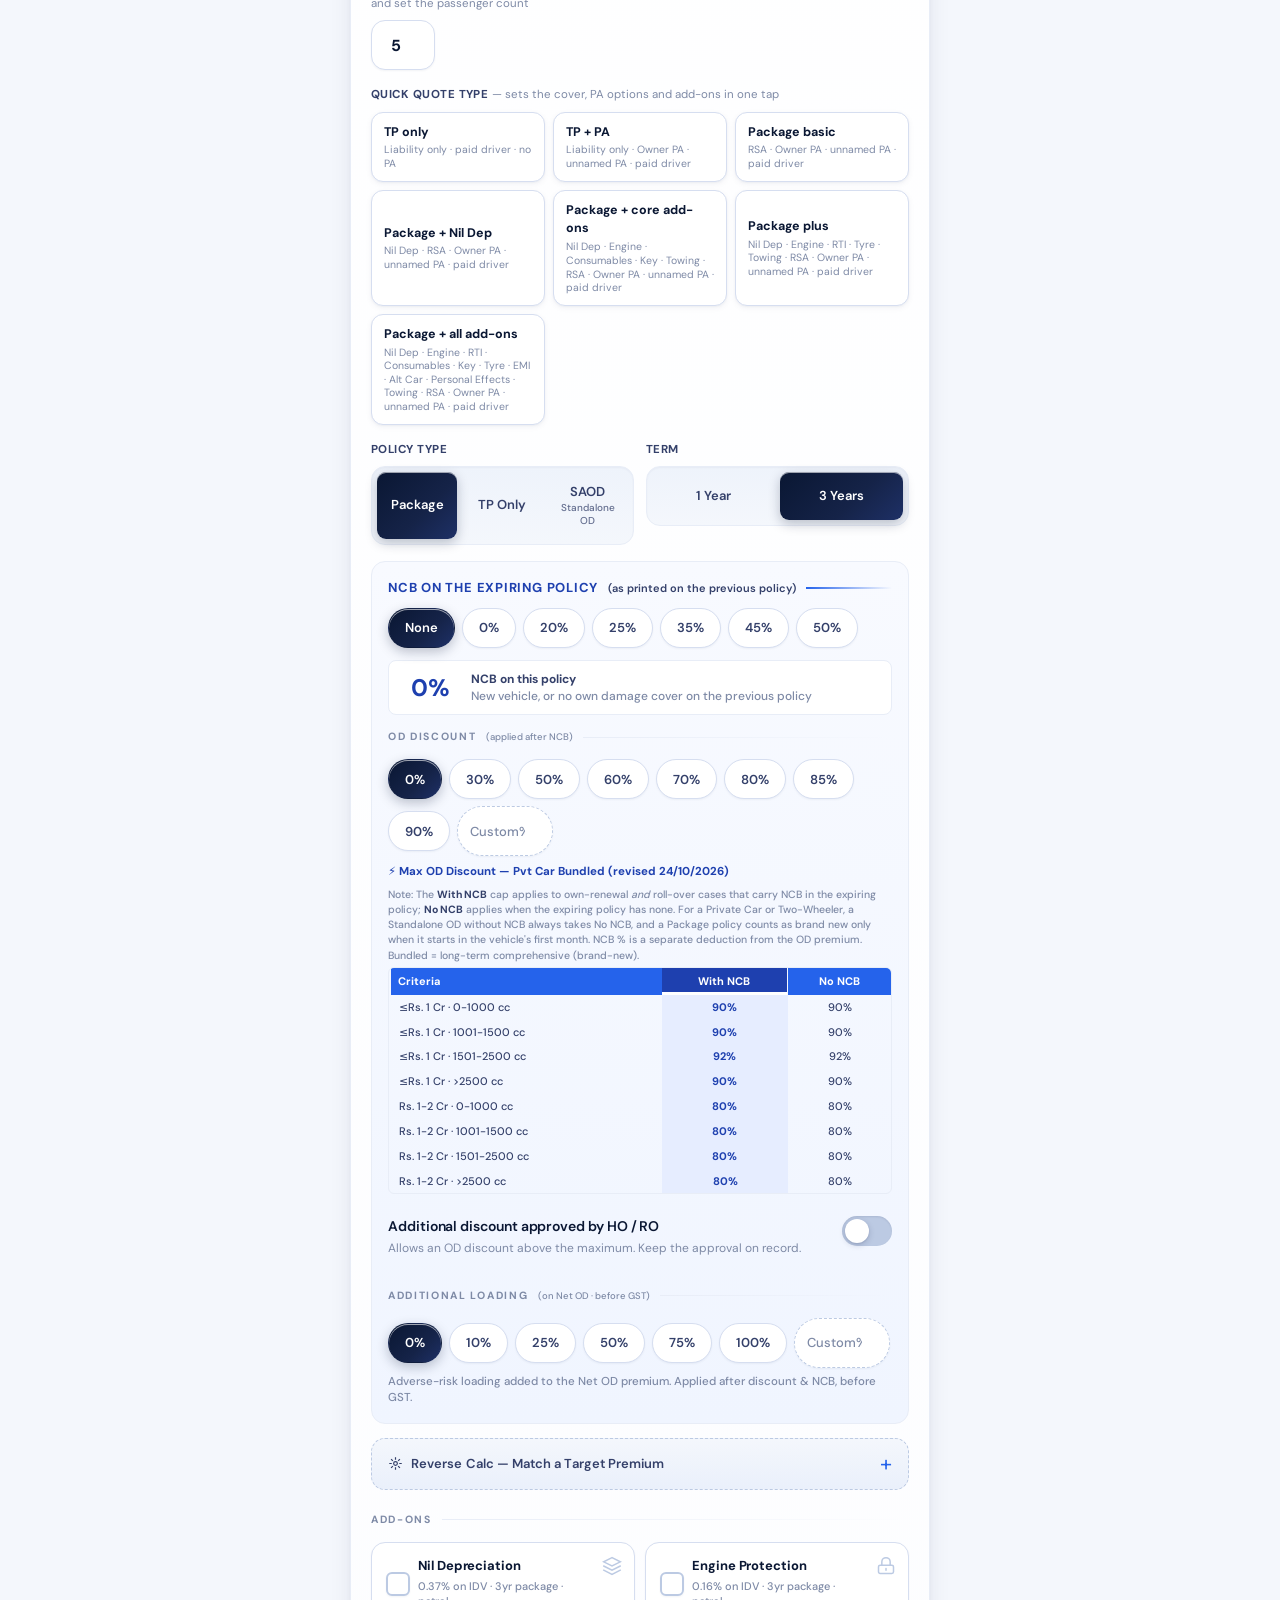
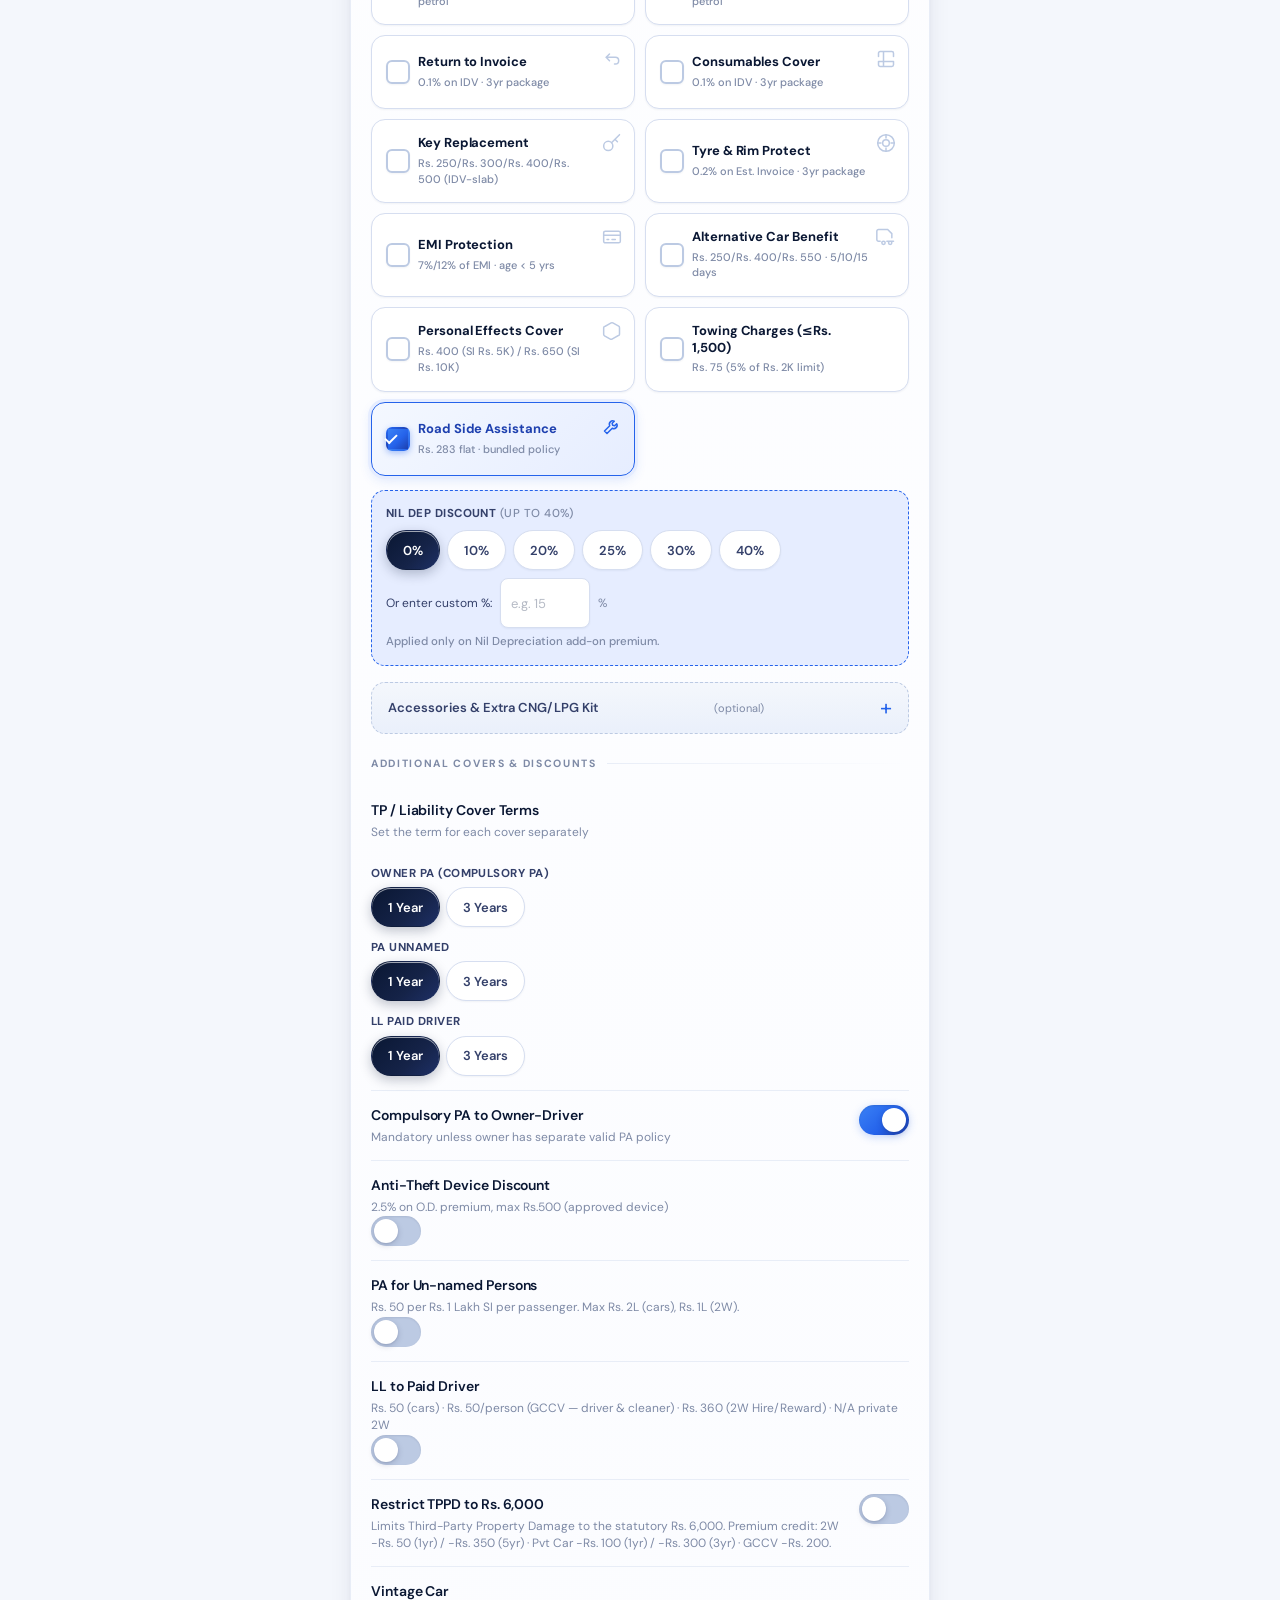
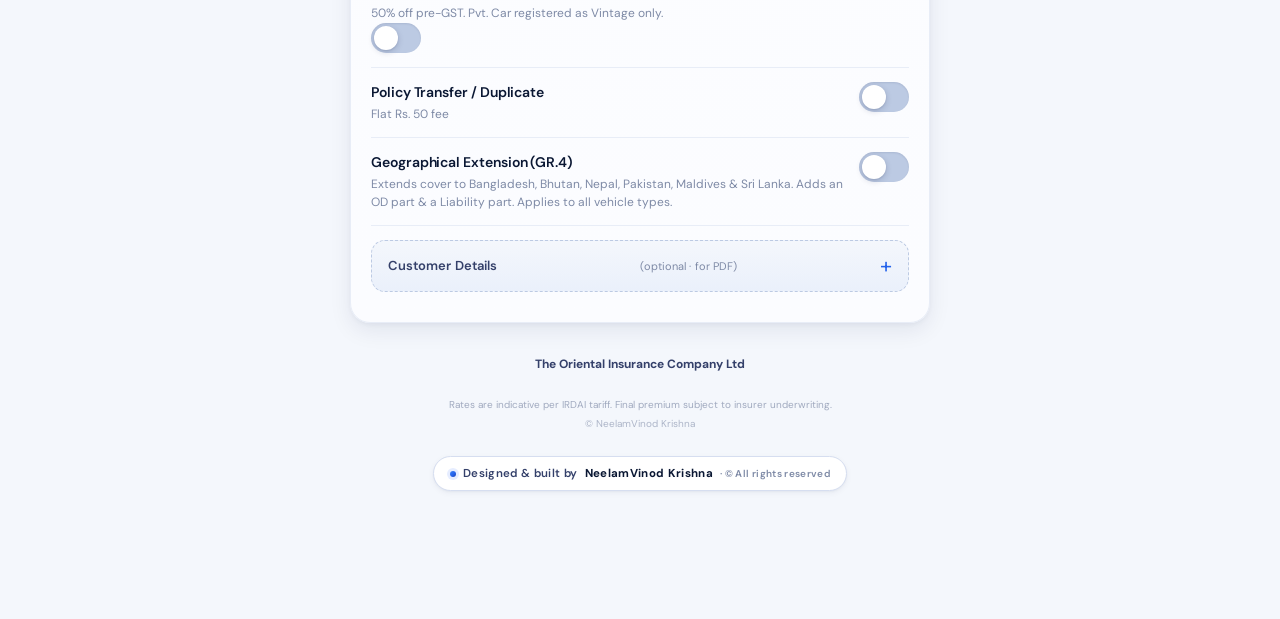
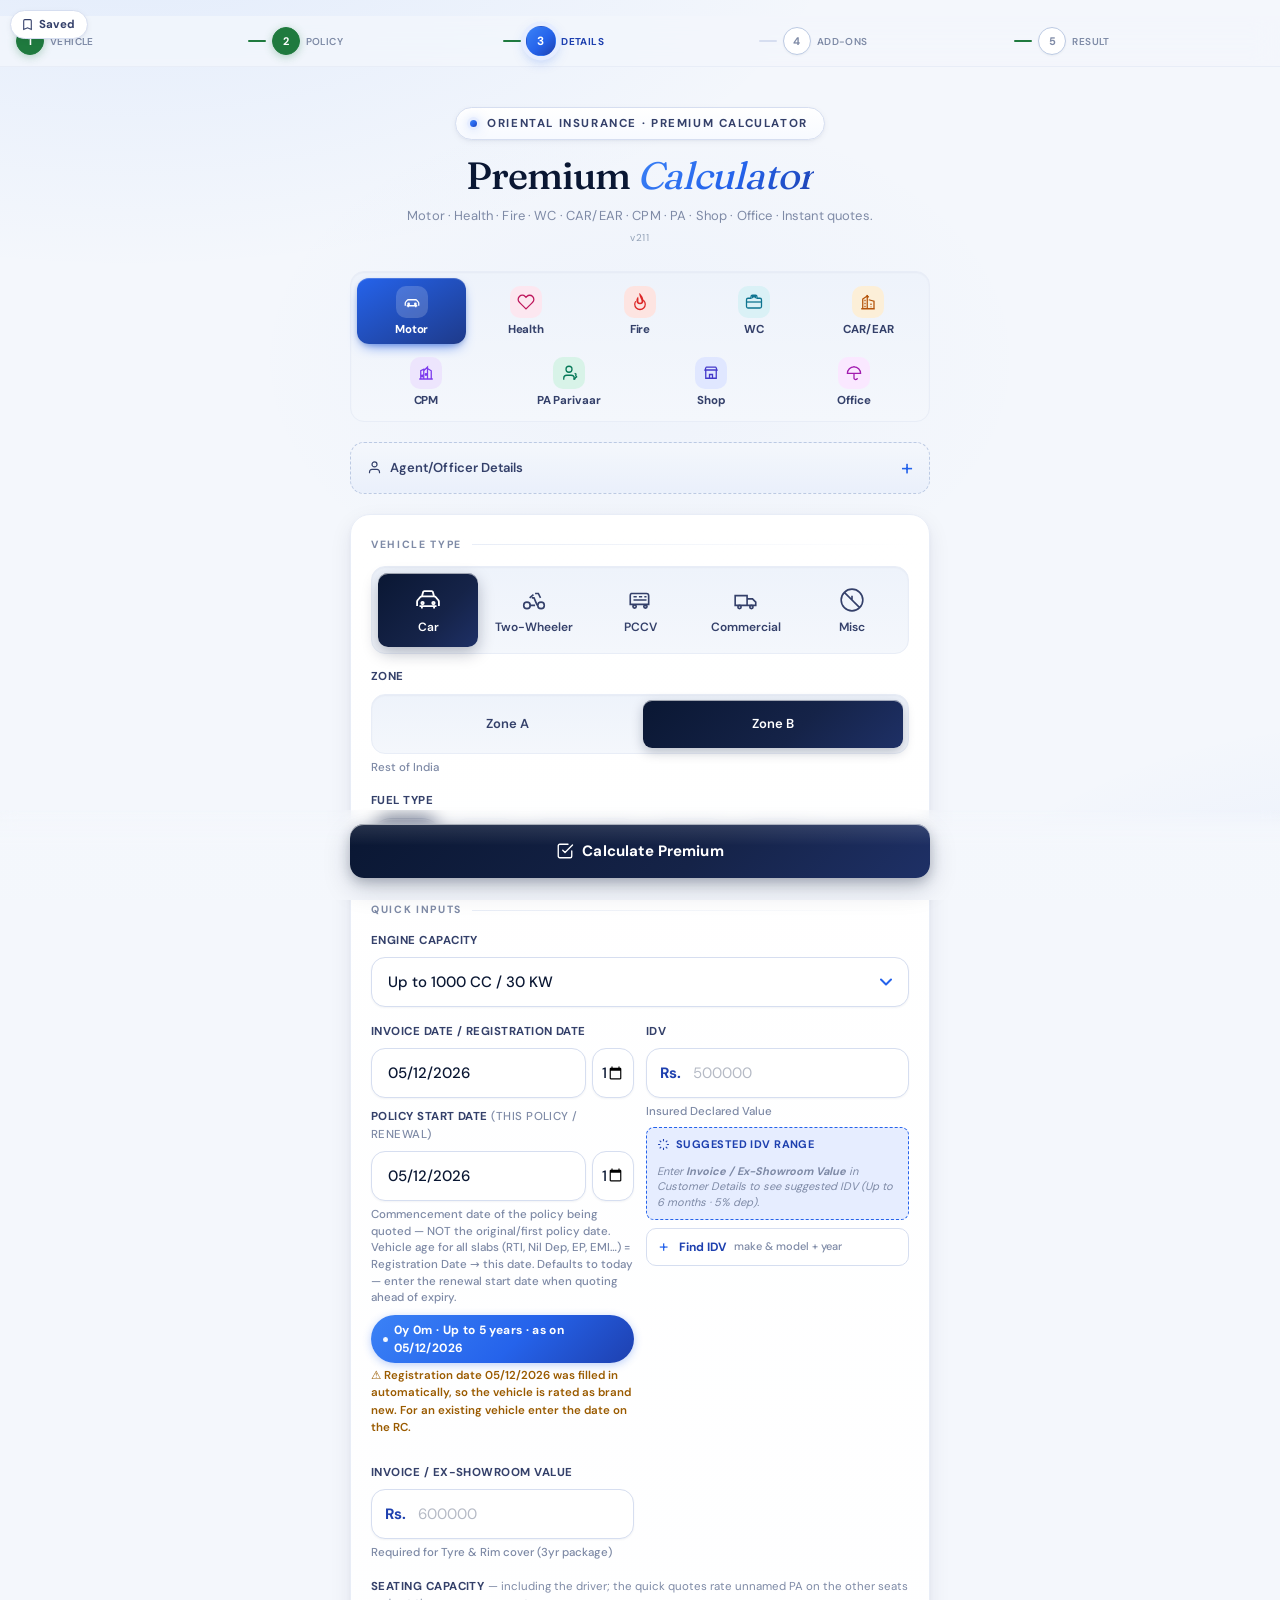
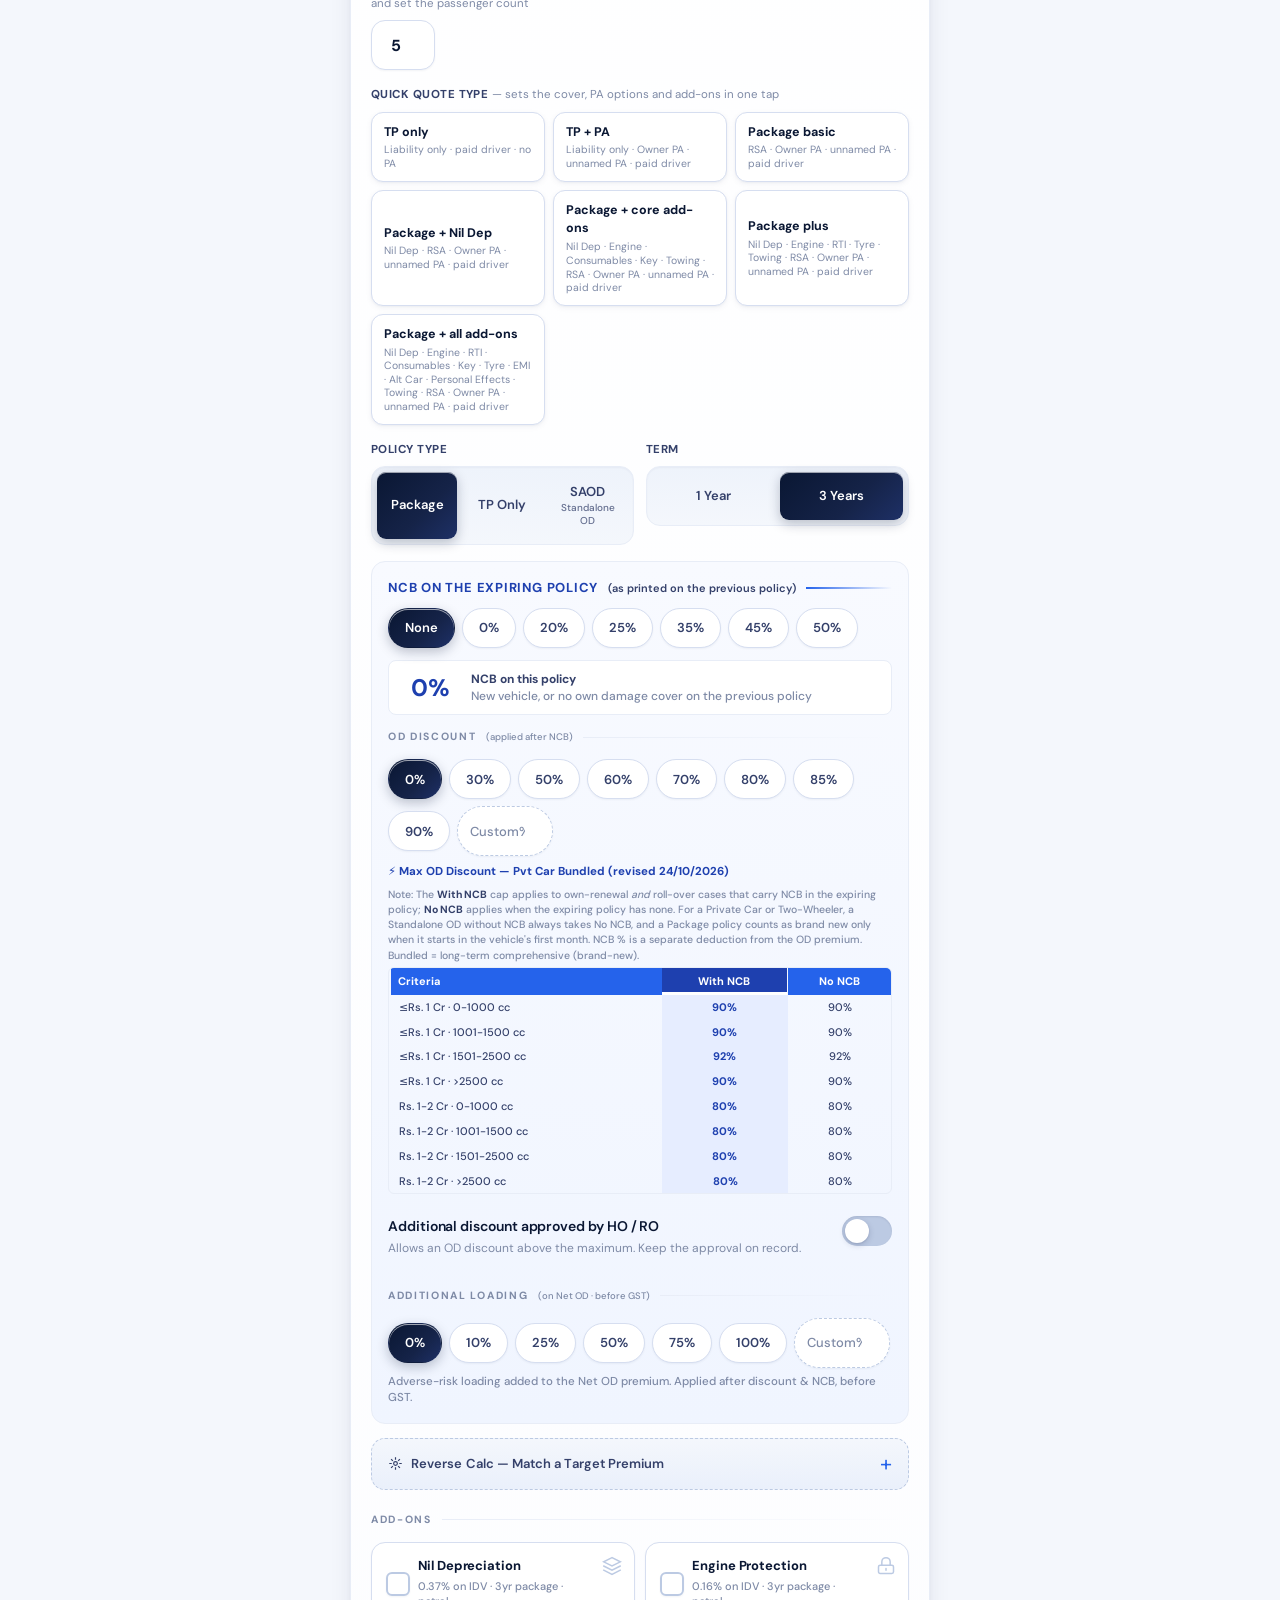
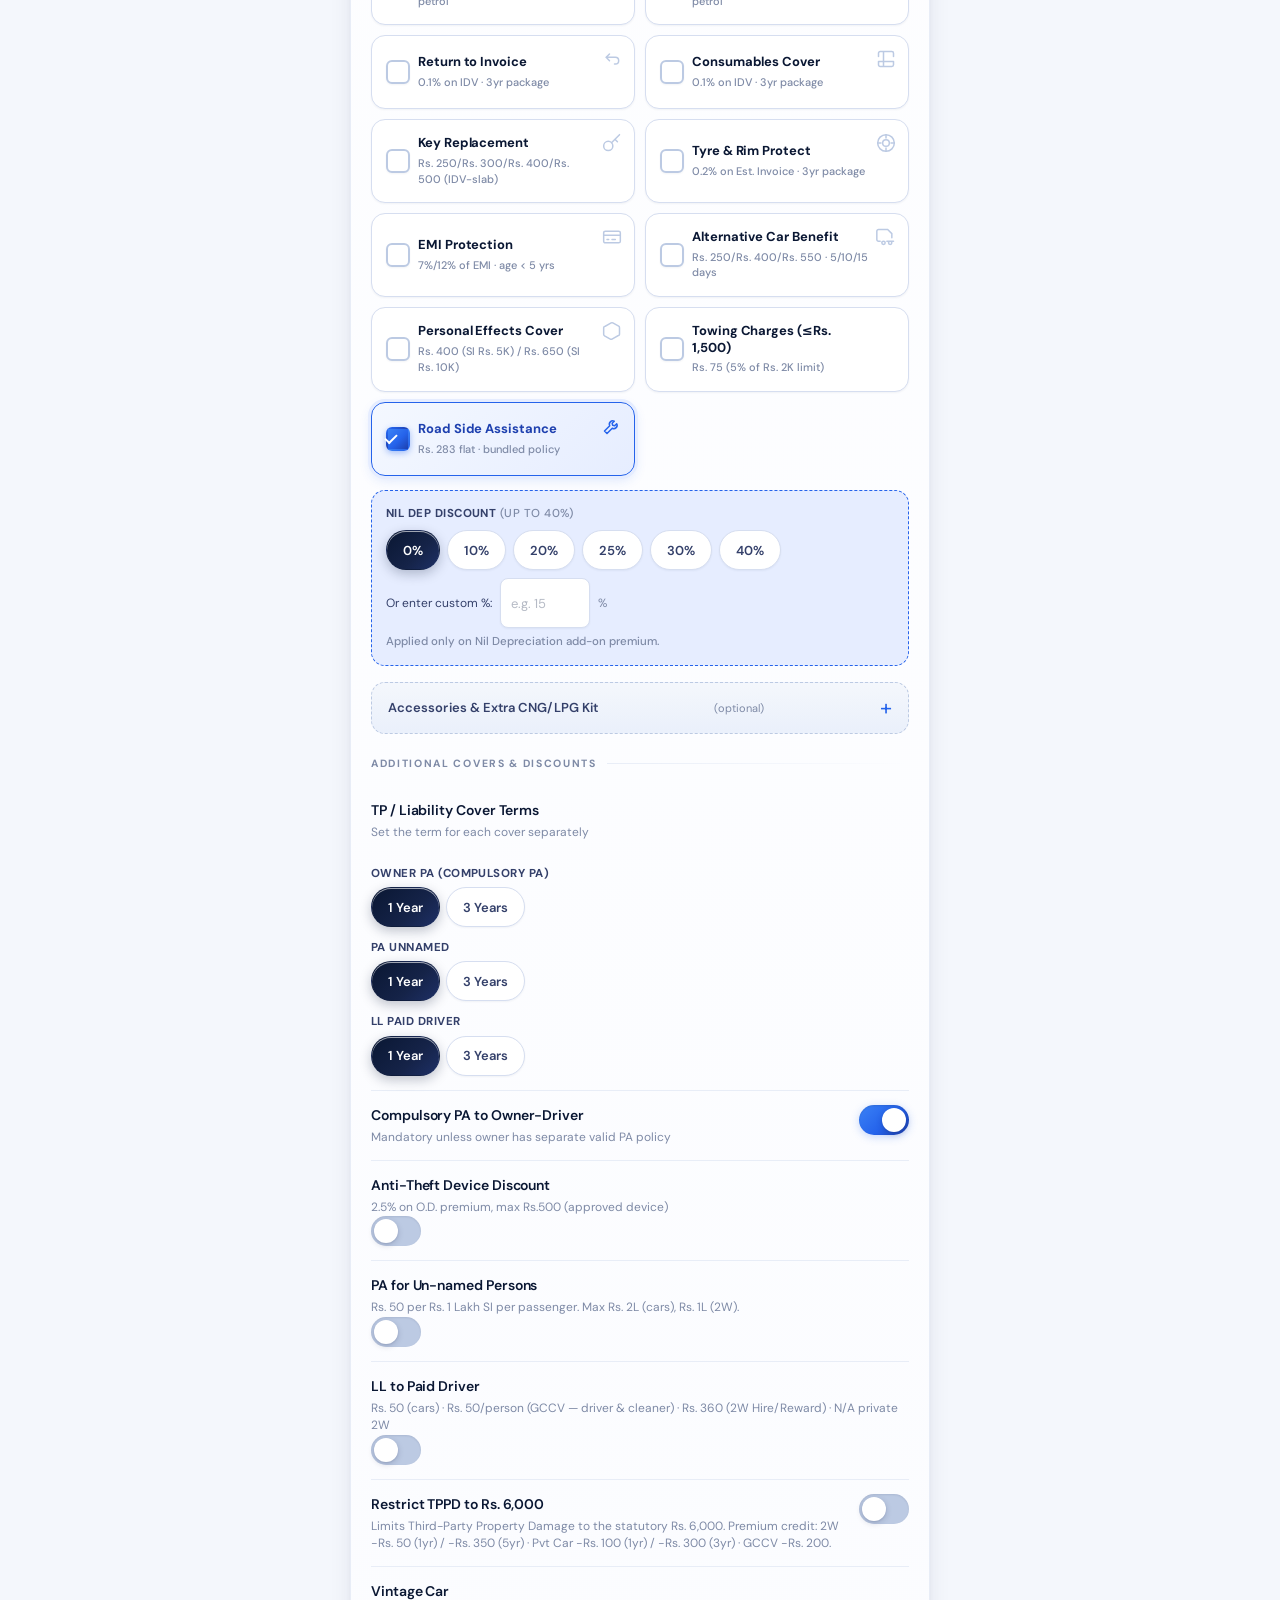
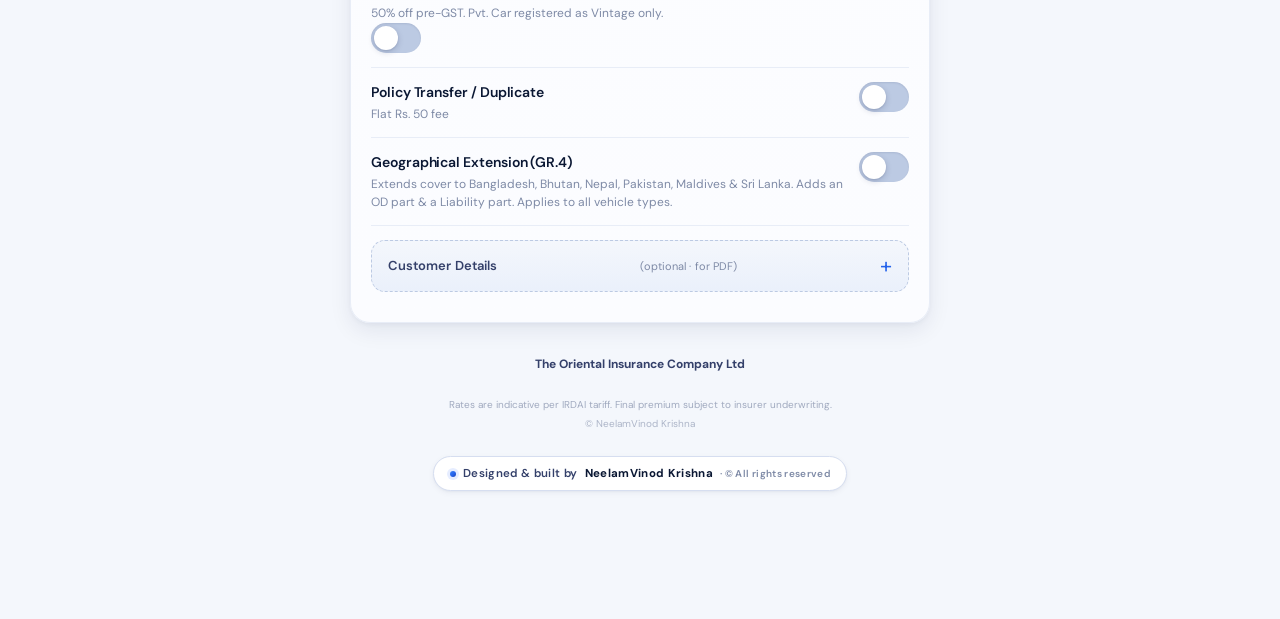
